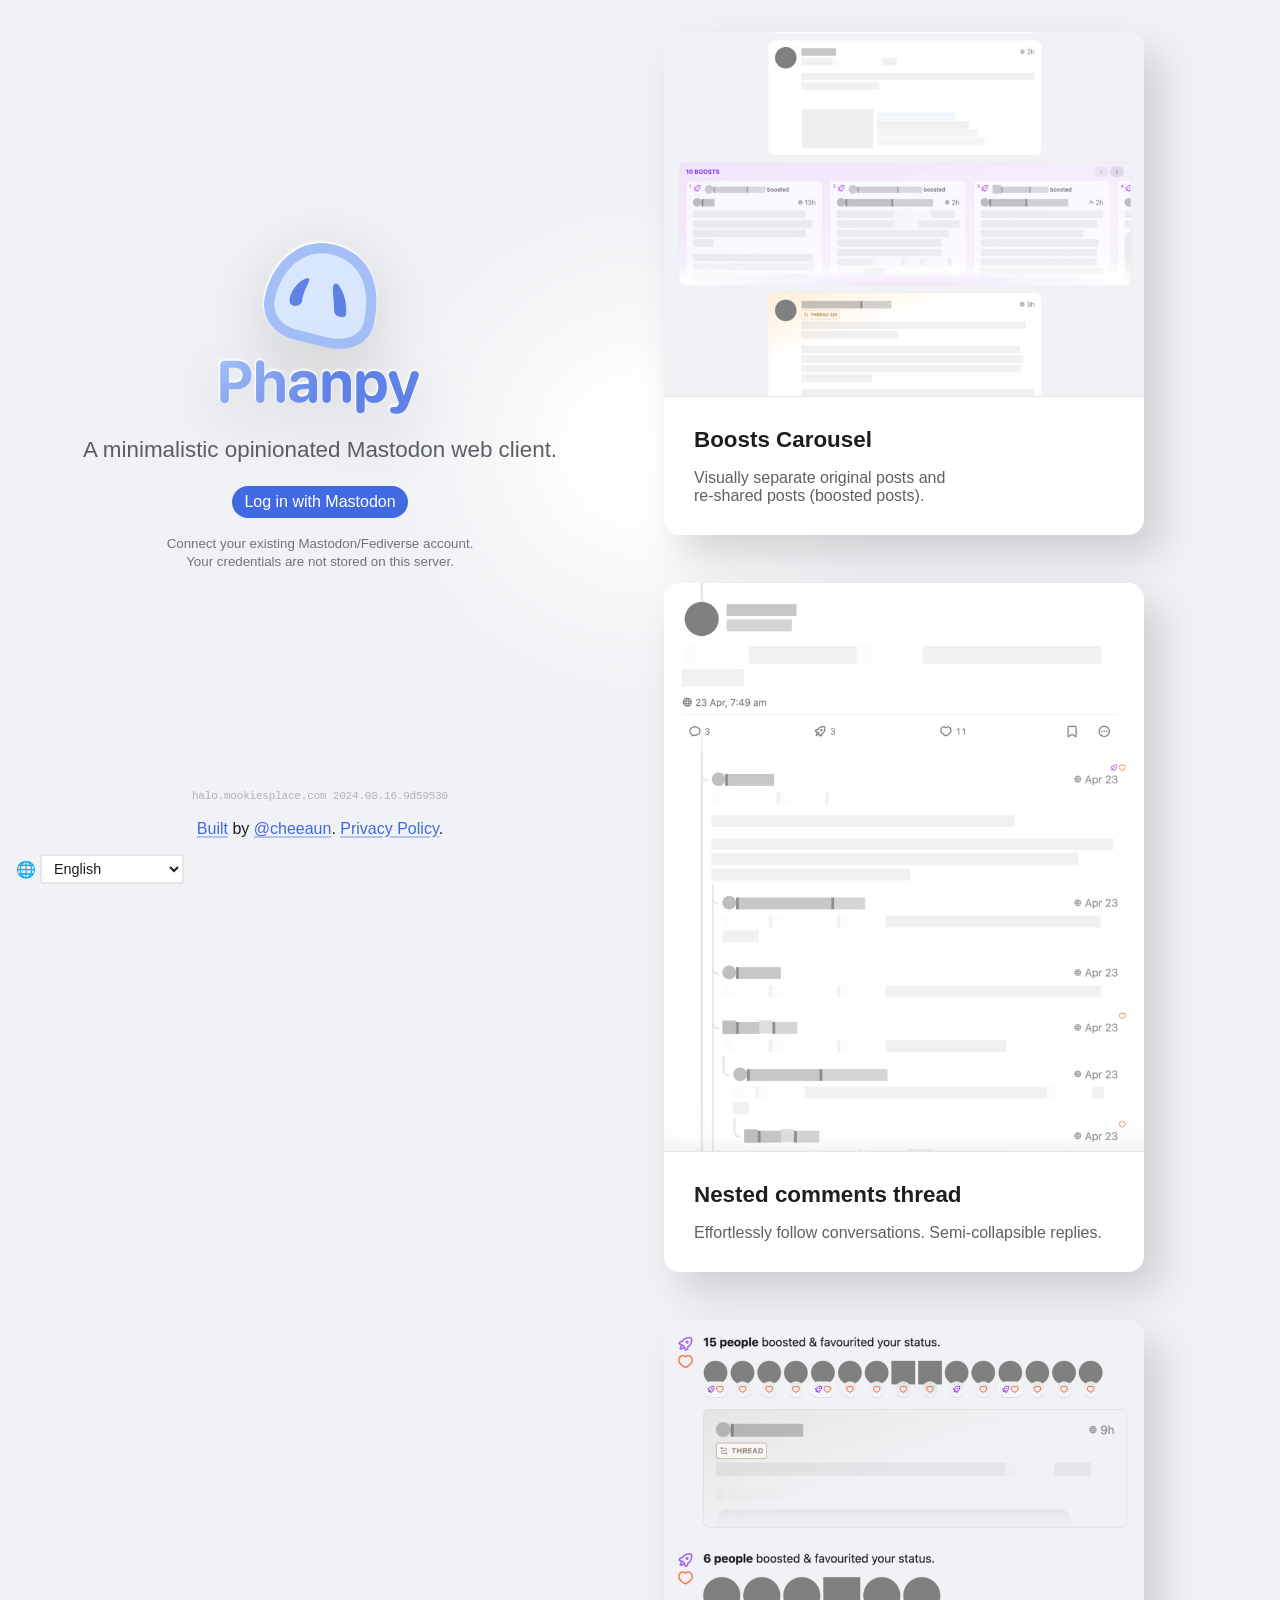
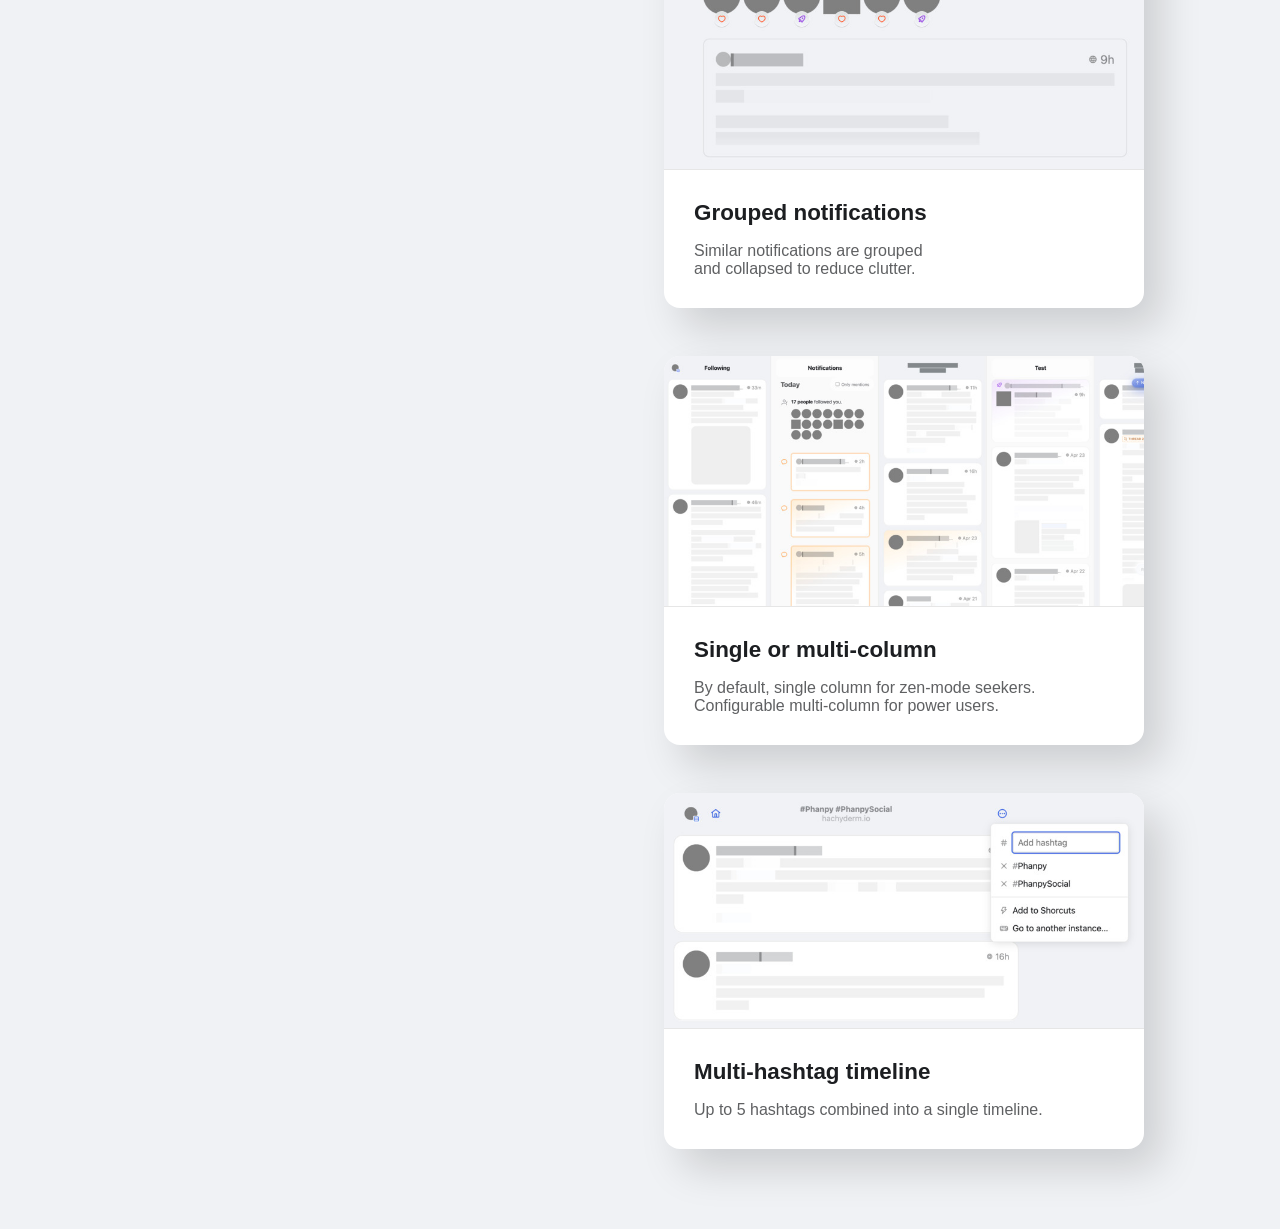
==== index.html @ 4b3d0a76 "new release" ====
<!DOCTYPE html>
<html lang="en">
  <head>
    <meta charset="UTF-8" />
    <meta
      name="viewport"
      content="width=device-width, initial-scale=1, viewport-fit=cover"
    />
    <title>Phanpy</title>
    <meta
      name="description"
      content="Minimalistic opinionated Mastodon web client"
    />
    <meta name="color-scheme" content="dark light" />
    <link rel="icon" type="image/x-icon" href="./favicon.ico" />
    <link rel="apple-touch-icon" href="./apple-touch-icon.png" />
    <meta name="apple-mobile-web-app-title" content="Phanpy" />
    <meta name="apple-mobile-web-app-capable" content="yes" />
    <meta name="mobile-web-app-capable" content="yes" />
    <link rel="canonical" href="https://halo.mookiesplace.com" />
    <meta
      name=""
      data-theme-setting="manual"
      content="#242526"
      data-theme-light-color="#fff"
      data-theme-light-color-temp="#ffff"
      data-theme-dark-color="#242526"
      data-theme-dark-color-temp="#242526ff"
    />
    <meta
      name="theme-color"
      data-theme-setting="auto"
      content="#fff"
      data-content="#fff"
      data-content-temp="#fffa"
      media="(prefers-color-scheme: light)"
    />
    <meta
      name="theme-color"
      data-theme-setting="auto"
      content="#242526"
      data-content="#242526"
      data-content-temp="#242526aa"
      media="(prefers-color-scheme: dark)"
    />
    <meta name="google" content="notranslate" />
    <link rel="me" href="https://hachyderm.io/@phanpy" />

    <!-- Metacrap https://broken-links.com/2015/12/01/little-less-metacrap/ -->
    <meta property="twitter:card" content="summary_large_image" />
    <meta property="og:url" content="https://halo.mookiesplace.com" />
    <meta property="og:title" content="Phanpy" />
    <meta
      property="og:description"
      content="Minimalistic opinionated Mastodon web client"
    />
    <meta property="og:image" content="https://halo.mookiesplace.com/og-image-2.jpg" />
    <script type="module" crossorigin src="./assets/main-qj1BFoDn.js"></script>
    <link rel="modulepreload" crossorigin href="./assets/useTitle-ISZVWKQo.js">
    <link rel="modulepreload" crossorigin href="./assets/tinyld-light-PxOyhYWY.js">
    <link rel="modulepreload" crossorigin href="./assets/fuse-xotIQiPL.js">
    <link rel="stylesheet" crossorigin href="./assets/style-8HM8y6p0.css">
  <link rel="manifest" href="./manifest.webmanifest"><script id="vite-plugin-pwa:inline-sw">if('serviceWorker' in navigator) {window.addEventListener('load', () => {navigator.serviceWorker.register('./sw.js', { scope: './' })})}</script></head>
  <body>
    <div id="app"></div>
    <div id="modal-container"></div>
  </body>
</html>
---- assets/style-8HM8y6p0.css ----
:root{--sai-top: env(safe-area-inset-top);--sai-right: env(safe-area-inset-right);--sai-bottom: env(safe-area-inset-bottom);--sai-left: env(safe-area-inset-left);--text-size: 16px;--main-width: 40em;-webkit-text-size-adjust:none;-moz-text-size-adjust:none;text-size-adjust:none;--hairline-width: 1px;--monospace-font: ui-monospace, "SFMono-Regular", Consolas, "Liberation Mono", Menlo, Courier, monospace;--blue-color: royalblue;--purple-color: blueviolet;--purple-fg-color: color-mix( in srgb-linear, var(--purple-color) 60%, var(--text-color) 40% );--purple-bg-color: color-mix(in srgb, var(--purple-color) 10%, transparent);--green-color: darkgreen;--orange-color: darkorange;--orange-light-bg-color: color-mix( in srgb, var(--orange-color) 20%, transparent );--orange-fg-color: color-mix( in srgb-linear, var(--orange-color) 60%, var(--text-color) 40% );--orange-bg-color: color-mix(in srgb, var(--orange-color) 10%, transparent);--red-color: orangered;--red-text-color: color-mix( in srgb-linear, var(--red-color) 60%, var(--text-color) 40% );--red-bg-color: color-mix(in lch, var(--red-color) 40%, transparent);--bg-color: #fff;--bg-faded-color: #f0f2f5;--bg-blur-color: rgba(255,255,255,.6);--bg-faded-blur-color: rgba(240,242,245,.6);--text-color: #1c1e21;--text-insignificant-color: rgba(28,30,33,.6);--link-color: var(--blue-color);--link-bg-color: rgba(65,105,225,.13333);--link-light-color: rgba(65,105,225,.6);--link-faded-color: rgba(65,105,225,.33333);--link-bg-hover-color: rgba(240,242,245,.6);--link-visited-color: mediumslateblue;--link-text-color: color-mix( in lch, var(--link-color) 60%, var(--text-color) 40% );--focus-ring-color: var(--link-color);--button-bg-color: var(--blue-color);--button-bg-blur-color: rgba(65,105,225,.66667);--button-text-color: white;--button-plain-bg-hover-color: rgba(128, 128, 128, .1);--reblog-color: var(--purple-color);--reblog-faded-color: rgba(137,43,226,.12549);--group-color: var(--green-color);--group-faded-color: rgba(0,100,0,.12549);--reply-to-color: var(--orange-color);--reply-to-text-color: #b36200;--favourite-color: var(--red-color);--reply-to-faded-color: rgba(255,166,0,.12549);--hashtag-color: LightSeaGreen;--hashtag-faded-color: color-mix( in srgb, var(--hashtag-color) 15%, transparent );--hashtag-text-color: color-mix( in lch, var(--hashtag-color) 40%, var(--text-color) 60% );--outline-color: rgba(128, 128, 128, .2);--outline-hover-color: rgba(128, 128, 128, .7);--divider-color: rgba(0, 0, 0, .1);--backdrop-color: rgba(0, 0, 0, .1);--backdrop-darker-color: rgba(0, 0, 0, .25);--backdrop-solid-color: #eee;--img-bg-color: rgba(128, 128, 128, .2);--loader-color: rgba(28,30,33,.6);--comment-line-color: #e5e5e5;--drop-shadow-color: rgba(0, 0, 0, .15);--close-button-bg-color: rgba(0, 0, 0, .1);--close-button-bg-active-color: rgba(0, 0, 0, .2);--close-button-color: rgba(0, 0, 0, .5);--close-button-hover-color: rgba(0, 0, 0, 1);--private-note-text-color: var(--text-color);--private-note-bg-color: color-mix(in srgb, yellow 20%, var(--bg-color));--private-note-border-color: rgba(0, 0, 0, .2);--media-fg-color: #f0f2f5;--media-bg-color: #242526;--media-outline-color: color-mix(in lch, var(--media-fg-color), transparent);--timing-function: cubic-bezier(.3, .5, 0, 1);--spring-timing-funtion: cubic-bezier(.175, .885, .32, 1.275);--min-dimension: 88px;--forward: right;--backward: left;--to-forward: to right;--to-backward: to left}[dir=rtl]:root{--forward: left;--backward: right;--to-forward: to left;--to-backward: to right}@media (-webkit-min-device-pixel-ratio: 2),(min-resolution: 2dppx){:root{--hairline-width: .5px}}@media (prefers-color-scheme: dark){:root:where(:not(.is-light)){--blue-color: CornflowerBlue;--purple-color: #b190f1;--green-color: lightgreen;--orange-color: orange;--bg-color: #242526;--bg-faded-color: #18191a;--bg-blur-color: rgba(0,0,0,.6);--bg-faded-blur-color: rgba(24,25,26,.6);--text-color: #f0f2f5;--text-insignificant-color: rgba(240,242,245,.6);--link-light-color: rgba(100,148,237,.6);--link-faded-color: rgba(100,148,237,.53333);--link-bg-hover-color: rgba(52,53,55,.6);--link-visited-color: color-mix( in lch, mediumslateblue 70%, var(--text-color) 30% );--reblog-faded-color: rgba(177,144,241,.2549);--reply-to-text-color: var(--reply-to-color);--reply-to-faded-color: rgba(255,166,0,.0902);--divider-color: rgba(255, 255, 255, .1);--bg-blur-color: #24252699;--backdrop-color: rgba(0, 0, 0, .5);--backdrop-solid-color: #111;--loader-color: rgba(240,242,245,.6);--comment-line-color: #565656;--drop-shadow-color: rgba(0, 0, 0, .5);--close-button-bg-color: rgba(255, 255, 255, .2);--close-button-bg-active-color: rgba(255, 255, 255, .15);--close-button-color: rgba(255, 255, 255, .5);--close-button-hover-color: rgba(255, 255, 255, 1);--private-note-border-color: rgba(255, 255, 255, .2)}}:root:where(.is-dark){--blue-color: CornflowerBlue;--purple-color: #b190f1;--green-color: lightgreen;--orange-color: orange;--bg-color: #242526;--bg-faded-color: #18191a;--bg-blur-color: rgba(0,0,0,.6);--bg-faded-blur-color: rgba(24,25,26,.6);--text-color: #f0f2f5;--text-insignificant-color: rgba(240,242,245,.6);--link-light-color: rgba(100,148,237,.6);--link-faded-color: rgba(100,148,237,.53333);--link-bg-hover-color: rgba(52,53,55,.6);--link-visited-color: color-mix( in lch, mediumslateblue 70%, var(--text-color) 30% );--reblog-faded-color: rgba(177,144,241,.2549);--reply-to-text-color: var(--reply-to-color);--reply-to-faded-color: rgba(255,166,0,.0902);--divider-color: rgba(255, 255, 255, .1);--bg-blur-color: #24252699;--backdrop-color: rgba(0, 0, 0, .5);--backdrop-solid-color: #111;--loader-color: rgba(240,242,245,.6);--comment-line-color: #565656;--drop-shadow-color: rgba(0, 0, 0, .5);--close-button-bg-color: rgba(255, 255, 255, .2);--close-button-bg-active-color: rgba(255, 255, 255, .15);--close-button-color: rgba(255, 255, 255, .5);--close-button-hover-color: rgba(255, 255, 255, 1);--private-note-border-color: rgba(255, 255, 255, .2)}*,*:before,*:after{box-sizing:border-box}[dir]{text-align:start}html{-webkit-text-size-adjust:100%;-moz-text-size-adjust:100%;text-size-adjust:100%}body{font-family:ui-rounded,-apple-system,BlinkMacSystemFont,Segoe UI,Roboto,Ubuntu,Cantarell,Noto Sans,sans-serif;font-size:16px;font-size:var(--text-size);word-wrap:break-word}@media (display-mode: standalone){html,body{overscroll-behavior-y:none}}a{color:#4169e1;color:var(--link-color);text-decoration-color:#4169e155;text-decoration-color:var(--link-faded-color);text-decoration-thickness:2px;text-underline-offset:2px;word-wrap:anywhere}a:hover,a:focus{text-decoration-color:#4169e1;text-decoration-color:var(--link-color)}img{max-width:100%}hr{height:2px;border:0;padding:0;margin:16px 0;background-image:-webkit-linear-gradient(left,transparent,rgba(0,0,0,.1),transparent);background-image:linear-gradient(to right,transparent,rgba(0,0,0,.1),transparent);background-image:-webkit-linear-gradient(left,transparent,var(--divider-color),transparent);background-image:linear-gradient(to right,transparent,var(--divider-color),transparent)}button,input,select,textarea{font-family:inherit;font-size:inherit;line-height:inherit;max-width:100%}button,.button{display:inline-block;padding:8px 12px;border-radius:2.5em;border:0;background-color:#4169e1;background-color:var(--button-bg-color);color:#fff;color:var(--button-text-color);line-height:1;vertical-align:middle;-webkit-text-decoration:none;text-decoration:none;-webkit-user-select:none;-moz-user-select:none;user-select:none}button[hidden]{display:none}button:not(.does-not-exist)>*,.button>*{vertical-align:middle;pointer-events:none}button:not(.does-not-exist):not(:disabled):not(.disabled):hover{cursor:pointer;-webkit-filter:brightness(1.05);filter:brightness(1.05)}button:not(.does-not-exist):not(:disabled):not(.disabled):focus{cursor:pointer;-webkit-filter:brightness(1.05);filter:brightness(1.05)}.button:not(:disabled):not(.disabled):hover{cursor:pointer;-webkit-filter:brightness(1.05);filter:brightness(1.05)}.button:not(:disabled):not(.disabled):focus{cursor:pointer;-webkit-filter:brightness(1.05);filter:brightness(1.05)}button:not(.does-not-exist):not(:disabled):not(.disabled):active{-webkit-filter:brightness(.8);filter:brightness(.8)}.button:not(:disabled):not(.disabled):active{-webkit-filter:brightness(.8);filter:brightness(.8)}button:disabled:not(.does-not-exist){opacity:.5}.button.disabled{opacity:.5}button.plain:not(.does-not-exist),.button.plain{background-color:transparent;color:#4169e1;color:var(--link-color);-webkit-backdrop-filter:blur(12px);backdrop-filter:blur(12px)}button.plain2:not(.does-not-exist),.button.plain2{background-color:transparent;color:#4169e1;color:var(--link-color);-webkit-backdrop-filter:blur(12px) invert(.1);backdrop-filter:blur(12px) invert(.1)}button.plain3:not(.does-not-exist),.button.plain3{background-color:transparent;color:#fff;color:var(--button-text-color);-webkit-backdrop-filter:blur(12px) invert(.25);backdrop-filter:blur(12px) invert(.25)}button.plain4:not(.does-not-exist),.button.plain4{background-color:transparent;color:#1c1e2199;color:var(--text-insignificant-color)}button.plain4:not(.does-not-exist):not(:disabled):not(.disabled):hover{color:#1c1e21;color:var(--text-color)}button.plain4:not(.does-not-exist):not(:disabled):not(.disabled):focus{color:#1c1e21;color:var(--text-color)}.button.plain4:not(:disabled):not(.disabled):hover{color:#1c1e21;color:var(--text-color)}.button.plain4:not(:disabled):not(.disabled):focus{color:#1c1e21;color:var(--text-color)}button.plain5:not(.does-not-exist),.button.plain5{background-color:transparent;color:#4169e1;color:var(--link-color);-webkit-text-decoration:underline;text-decoration:underline;text-decoration-color:#4169e155;text-decoration-color:var(--link-faded-color)}button.plain5:not(.does-not-exist):not(:disabled):not(.disabled):hover{-webkit-text-decoration:underline;text-decoration:underline}button.plain5:not(.does-not-exist):not(:disabled):not(.disabled):focus{-webkit-text-decoration:underline;text-decoration:underline}.button.plain5:not(:disabled):not(.disabled):hover{-webkit-text-decoration:underline;text-decoration:underline}.button.plain5:not(:disabled):not(.disabled):focus{-webkit-text-decoration:underline;text-decoration:underline}button.plain6:not(.does-not-exist),.button.plain6{background-color:#fff9;background-color:var(--bg-blur-color);color:#4169e1;color:var(--link-color);border:1px solid royalblue;border:1px solid var(--link-color)}button.plain6:not(.does-not-exist):not(:disabled):not(.disabled):hover{background-color:#4169e122;background-color:var(--link-bg-color)}button.plain6:not(.does-not-exist):not(:disabled):not(.disabled):focus{background-color:#4169e122;background-color:var(--link-bg-color)}.button.plain6:not(:disabled):not(.disabled):hover{background-color:#4169e122;background-color:var(--link-bg-color)}.button.plain6:not(:disabled):not(.disabled):focus{background-color:#4169e122;background-color:var(--link-bg-color)}button.light:not(.does-not-exist),.button.light{background-color:#f0f2f5;background-color:var(--bg-faded-color);color:#1c1e21;color:var(--text-color);border:1px solid rgba(128,128,128,.2);border:1px solid var(--outline-color)}button.light:not(.does-not-exist):not(:disabled):not(.disabled):hover{border-color:#808080b3;border-color:var(--outline-hover-color)}button.light:not(.does-not-exist):not(:disabled):not(.disabled):focus{border-color:#808080b3;border-color:var(--outline-hover-color)}.button.light:not(:disabled):not(.disabled):hover{border-color:#808080b3;border-color:var(--outline-hover-color)}.button.light:not(:disabled):not(.disabled):focus{border-color:#808080b3;border-color:var(--outline-hover-color)}button.light.danger:not(.does-not-exist):not(:disabled):not(.disabled){color:#ff4500;color:var(--red-color)}.button.light.danger:not(:disabled):not(.disabled){color:#ff4500;color:var(--red-color)}button.block:not(.does-not-exist),.button.block{display:block;width:100%;padding:12px}button.textual:not(.does-not-exist),.button.textual{padding:0;margin:0;vertical-align:baseline;color:#4169e1;color:var(--link-color);background-color:transparent;border-radius:0}button.swap:not(.does-not-exist),.button.swap{display:grid;grid-template-columns:1fr;grid-template-rows:1fr}button.swap:not(.does-not-exist)>*,.button.swap>*{grid-column:1;grid-row:1;-webkit-transition:opacity .3s;transition:opacity .3s}button.swap:not(.does-not-exist)>:nth-child(2){opacity:0}.button.swap>:nth-child(2){opacity:0}button.swap:not(.does-not-exist):hover>:nth-child(2){opacity:1}button.swap:not(.does-not-exist):focus>:nth-child(2){opacity:1}.button.swap:hover>:nth-child(2){opacity:1}.button.swap:focus>:nth-child(2){opacity:1}button.swap[data-swap-state=danger]:not(.does-not-exist):hover,button.swap[data-swap-state=danger]:not(.does-not-exist):focus,.button.swap[data-swap-state=danger]:hover,.button.swap[data-swap-state=danger]:focus{color:#ff4500;color:var(--red-color);border-color:#ff4500;border-color:var(--red-color)}button.swap:not(.does-not-exist):hover>:nth-child(1){opacity:0}button.swap:not(.does-not-exist):focus>:nth-child(1){opacity:0}.button.swap:hover>:nth-child(1){opacity:0}.button.swap:focus>:nth-child(1){opacity:0}input[type=text],input[type=search],textarea,select{color:#1c1e21;color:var(--text-color);background-color:#fff;background-color:var(--bg-color);border:2px solid rgba(0,0,0,.1);border:2px solid var(--divider-color);padding:8px;border-radius:4px}input[type=text]:focus,input[type=search]:focus,textarea:focus,select:focus{border-color:#80808033;border-color:var(--outline-color)}input[type=text].large,textarea.large,select.large,button.large{font-size:125%;padding:12px}textarea:disabled{background-color:#f0f2f5;background-color:var(--bg-faded-color)}input.block[type=text],input.block[type=search],textarea.block:not(.does-not-exist),select.block:not(.does-not-exist){display:block;width:100%}button.small:not(.does-not-exist),.button.small,select.small:not(.does-not-exist){font-size:90%;padding:4px 8px}.button.centered{display:-webkit-inline-box;display:inline-flex;-webkit-box-pack:center;justify-content:center;-webkit-box-align:center;align-items:center}select.plain{border:0;background-color:transparent}pre{-moz-tab-size:2;-o-tab-size:2;tab-size:2}pre code,code,kbd{font-size:90%;font-family:ui-monospace,SFMono-Regular,Consolas,Liberation Mono,Menlo,Courier,monospace;font-family:var(--monospace-font)}@media (prefers-color-scheme: dark){:where(html:not(.is-light)) button.plain2:not(.does-not-exist),:where(html:not(.is-light)) .button.plain2{-webkit-backdrop-filter:blur(12px) brightness(.5);backdrop-filter:blur(12px) brightness(.5)}}:where(html.is-dark) button.plain2:not(.does-not-exist),:where(html.is-dark) .button.plain2{-webkit-backdrop-filter:blur(12px) brightness(.5);backdrop-filter:blur(12px) brightness(.5)}[tabindex="-1"]{outline:0}:not([tabindex="-1"]):focus-visible{outline:2px solid royalblue;outline:2px solid var(--focus-ring-color)}.ib{display:inline-block}.spacer{-webkit-box-flex:1;flex-grow:1}.insignificant{color:#1c1e2199;color:var(--text-insignificant-color)}.more-insignificant{opacity:.5}.hide-until-focus-visible{display:none}:has(:focus-visible) .hide-until-focus-visible{display:inline;display:initial}.bidi-isolate{direction:ltr;direction:initial;unicode-bidi:isolate}@-webkit-keyframes appear{0%{opacity:0}to{opacity:1}}@keyframes appear{0%{opacity:0}to{opacity:1}}@-webkit-keyframes appear-smooth{0%{opacity:0;-webkit-transform:scale(.98);transform:scale(.98)}to{opacity:1;-webkit-transform:scale(1);transform:scale(1)}}@keyframes appear-smooth{0%{opacity:0;-webkit-transform:scale(.98);transform:scale(.98)}to{opacity:1;-webkit-transform:scale(1);transform:scale(1)}}@-webkit-keyframes fade-in{0%{opacity:0;-webkit-transform:translateY(10px);transform:translateY(10px)}to{opacity:1;-webkit-transform:translateY(0);transform:translateY(0)}}@keyframes fade-in{0%{opacity:0;-webkit-transform:translateY(10px);transform:translateY(10px)}to{opacity:1;-webkit-transform:translateY(0);transform:translateY(0)}}@-webkit-keyframes slide-up{0%{-webkit-transform:translateY(100%);transform:translateY(100%)}to{-webkit-transform:translateY(0);transform:translateY(0)}}@keyframes slide-up{0%{-webkit-transform:translateY(100%);transform:translateY(100%)}to{-webkit-transform:translateY(0);transform:translateY(0)}}@-webkit-keyframes slide-up-smooth{0%{opacity:0;-webkit-transform:translateY(100%);transform:translateY(100%)}to{opacity:1;-webkit-transform:translateY(0);transform:translateY(0)}}@keyframes slide-up-smooth{0%{opacity:0;-webkit-transform:translateY(100%);transform:translateY(100%)}to{opacity:1;-webkit-transform:translateY(0);transform:translateY(0)}}@-webkit-keyframes position-object{0%{object-position:50% 50%}25%{object-position:0% 0%}75%{object-position:100% 100%}to{object-position:50% 50%}}@keyframes position-object{0%{-o-object-position:50% 50%;object-position:50% 50%}25%{-o-object-position:0% 0%;object-position:0% 0%}75%{-o-object-position:100% 100%;object-position:100% 100%}to{-o-object-position:50% 50%;object-position:50% 50%}}@-webkit-keyframes shazam{0%{grid-template-rows:0fr}to{grid-template-rows:1fr}}@keyframes shazam{0%{grid-template-rows:0fr}to{grid-template-rows:1fr}}.shazam-container{display:grid;grid-template-rows:1fr;-webkit-transition:grid-template-rows .5s ease-in-out;transition:grid-template-rows .5s ease-in-out}.shazam-container:not(.no-animation){-webkit-animation:shazam .5s ease-in-out both!important;animation:shazam .5s ease-in-out both!important}.shazam-container[hidden]{grid-template-rows:0fr}.shazam-container-inner{overflow:hidden}@-webkit-keyframes shazam-horizontal{0%{grid-template-columns:0fr}to{grid-template-columns:1fr}}@keyframes shazam-horizontal{0%{grid-template-columns:0fr}to{grid-template-columns:1fr}}.shazam-container-horizontal{display:grid;grid-template-columns:1fr;-webkit-transition:grid-template-columns .5s ease-in-out;transition:grid-template-columns .5s ease-in-out;white-space:nowrap}.shazam-container-horizontal:not(.no-animation){-webkit-animation:shazam-horizontal .5s ease-in-out both!important;animation:shazam-horizontal .5s ease-in-out both!important}.shazam-container-horizontal[hidden]{grid-template-columns:0fr}@-webkit-keyframes spin{to{-webkit-transform:rotate(360deg);transform:rotate(360deg)}}@keyframes spin{to{-webkit-transform:rotate(360deg);transform:rotate(360deg)}}.szh-menu{margin:0;padding:0;list-style:none;box-sizing:border-box;width:-webkit-max-content;width:-moz-max-content;width:max-content;z-index:100;border:1px solid rgba(0,0,0,.1);background-color:#fff}.szh-menu:focus{outline:none}.szh-menu__arrow{box-sizing:border-box;width:.75rem;height:.75rem;background-color:#fff;border:1px solid transparent;border-left-color:#0000001a;border-top-color:#0000001a;z-index:-1}.szh-menu__arrow--dir-left{right:-.375rem;-webkit-transform:translateY(-50%) rotate(135deg);transform:translateY(-50%) rotate(135deg)}.szh-menu__arrow--dir-right{left:-.375rem;-webkit-transform:translateY(-50%) rotate(-45deg);transform:translateY(-50%) rotate(-45deg)}.szh-menu__arrow--dir-top{bottom:-.375rem;-webkit-transform:translateX(-50%) rotate(-135deg);transform:translate(-50%) rotate(-135deg)}.szh-menu__arrow--dir-bottom{top:-.375rem;-webkit-transform:translateX(-50%) rotate(45deg);transform:translate(-50%) rotate(45deg)}.szh-menu__item{cursor:pointer}.szh-menu__item:focus{outline:none}.szh-menu__item--hover{background-color:#ebebeb}.szh-menu__item--focusable{cursor:default;background-color:inherit}.szh-menu__item--disabled{cursor:default;color:#aaa}.szh-menu__group{box-sizing:border-box}.szh-menu__radio-group{margin:0;padding:0;list-style:none}.szh-menu__divider{height:1px;margin:.5rem 0;background-color:#0000001f}.szh-menu-button{box-sizing:border-box}/*!
 * Toastify js 1.12.0
 * https://github.com/apvarun/toastify-js
 * @license MIT licensed
 *
 * Copyright (C) 2018 Varun A P
 */.toastify{padding:12px 20px;color:#fff;display:inline-block;box-shadow:0 3px 6px -1px #0000001f,0 10px 36px -4px #4d60e84d;background:-webkit-linear-gradient(315deg,#73a5ff,#5477f5);background:linear-gradient(135deg,#73a5ff,#5477f5);position:fixed;opacity:0;-webkit-transition:all .4s cubic-bezier(.215,.61,.355,1);transition:all .4s cubic-bezier(.215,.61,.355,1);border-radius:2px;cursor:pointer;-webkit-text-decoration:none;text-decoration:none;max-width:calc(50% - 20px);z-index:2147483647}.toastify.on{opacity:1}.toast-close{background:transparent;border:0;color:#fff;cursor:pointer;font-family:inherit;font-size:1em;opacity:.4;padding:0 5px}.toastify-right{right:15px}.toastify-left{left:15px}.toastify-top{top:-150px}.toastify-bottom{bottom:-150px}.toastify-rounded{border-radius:25px}.toastify-avatar{width:1.5em;height:1.5em;margin:-7px 5px;border-radius:2px}.toastify-center{margin-left:auto;margin-right:auto;left:0;right:0;max-width:-webkit-fit-content;max-width:fit-content;max-width:-moz-fit-content}@media only screen and (max-width: 360px){.toastify-right,.toastify-left{margin-left:auto;margin-right:auto;left:0;right:0;max-width:-webkit-fit-content;max-width:-moz-fit-content;max-width:fit-content}}html,body{margin:0;padding:0;background-color:var(--bg-color);color:var(--text-color);overflow-x:hidden}body{touch-action:pan-x pan-y}#app{min-height:100vh;min-height:100dvh;display:-webkit-box;display:flex;-webkit-box-align:center;align-items:center;-webkit-box-pack:center;justify-content:center}#app-standalone{background-color:var(--bg-faded-color)}a.mention{text-decoration-line:none}a.mention span{text-decoration-line:underline;text-decoration-color:inherit;text-decoration-thickness:2px;text-underline-offset:2px;font-variant-numeric:slashed-zero;-webkit-font-feature-settings:"ss01","zero";font-feature-settings:"ss01","zero"}a.mention span{color:var(--text-color)}a[href^=http][rel*=nofollow]:visited:not(:has(div)){color:var(--link-visited-color);text-decoration-color:var(--link-visited-color)}.deck-container{width:100%;height:100vh;height:100dvh;overflow:auto;overflow-x:hidden;-webkit-transition:opacity .1s ease-in-out;transition:opacity .1s ease-in-out;overscroll-behavior:contain;scroll-behavior:smooth;background-color:var(--bg-color);-webkit-box-flex:1;flex-grow:1;-webkit-transform:translateZ(0);transform:translateZ(0)}@media (hover: hover){.deck-container{overscroll-behavior:auto}}.deck-container[hidden]{display:block;position:absolute;-webkit-user-select:none;-moz-user-select:none;user-select:none;pointer-events:none;opacity:0;content-visibility:hidden}.deck-container,.deck.contained{scroll-padding-top:3em}#home-page~.deck-container,#welcome~.deck-container,#columns~.deck-container,#loader-root~.deck-container{z-index:10;position:fixed;top:0;right:0;bottom:0;left:0}#home-page:has(~.deck-container){position:absolute;-webkit-user-select:none;-moz-user-select:none;user-select:none;pointer-events:none;opacity:0}#welcome:has(~.deck-container){position:absolute;-webkit-user-select:none;-moz-user-select:none;user-select:none;pointer-events:none;opacity:0}#columns:has(~.deck-container){position:absolute;-webkit-user-select:none;-moz-user-select:none;user-select:none;pointer-events:none;opacity:0}#loader-root:has(~.deck-container){position:absolute;-webkit-user-select:none;-moz-user-select:none;user-select:none;pointer-events:none;opacity:0}.deck{min-height:100vh;min-height:100dvh;margin:auto;width:var(--main-width);max-width:100%;background-color:var(--bg-color);overflow-anchor:auto}.deck.wide{width:60em}.deck.contained{overflow:auto;overflow-x:hidden;height:100vh;height:100dvh;overscroll-behavior:contain}@media (hover: hover){.deck.contained{overscroll-behavior:auto}}.deck>header{position:sticky;top:0;z-index:1;cursor:default;z-index:10;-webkit-user-select:none;-moz-user-select:none;-webkit-transition:-webkit-transform .5s ease-in-out;transition:-webkit-transform .5s ease-in-out;transition:transform .5s ease-in-out;transition:transform .5s ease-in-out,-webkit-transform .5s ease-in-out;user-select:none}.deck>header .header-double-lines{font-size:90%!important;cursor:pointer}.deck>header .header-double-lines div{font-weight:400;color:var(--text-insignificant-color)}.deck>header[hidden]{display:block;-webkit-transform:translateY(-100%);transform:translateY(-100%);pointer-events:none;-webkit-user-select:none;-moz-user-select:none;user-select:none}.deck>header .header-grid{background-color:var(--bg-color);border-bottom:var(--hairline-width) solid var(--divider-color);min-height:3em;display:grid;grid-template-columns:1fr minmax(0,-webkit-max-content) 1fr;grid-template-columns:1fr minmax(0,max-content) 1fr;-webkit-box-align:center;align-items:center;white-space:nowrap}.deck>header .header-grid>.header-side:last-of-type{text-align:end;grid-column:3}.deck>header .header-grid button.plain:not(.does-not-exist),.deck>header .header-grid .button.plain{-webkit-backdrop-filter:none;backdrop-filter:none}.deck>header .header-grid h1{margin:0 8px;padding:0;font-size:1.2em;text-align:center;overflow:hidden;text-overflow:ellipsis;white-space:nowrap}.deck>header .header-grid.header-grid-2{grid-template-columns:1fr -webkit-max-content;grid-template-columns:1fr max-content}.deck>header .header-grid-2 h1{text-align:start;-webkit-padding-start:8px;padding-inline-start:8px}.deck>header .header-grid h1:has(.ancestors-indicator){display:-webkit-box;display:flex;gap:8px;-webkit-box-align:center;align-items:center;max-width:-webkit-fit-content;max-width:-moz-fit-content;max-width:fit-content}.deck>header .header-grid h1:has(.ancestors-indicator) .hero-heading{-webkit-box-flex:1;flex:1;overflow:hidden;text-overflow:ellipsis;white-space:nowrap}.deck h2{font-size:1.45em}.deck.padded-bottom .timeline>li:last-child{padding-bottom:80vh!important;padding-bottom:80dvh!important}@-webkit-keyframes indeterminate-bar{0%{-webkit-transform:translateX(-50%);transform:translate(-50%);opacity:.25}50%{opacity:1}to{-webkit-transform:translateX(50%);transform:translate(50%);opacity:.25}}@keyframes indeterminate-bar{0%{-webkit-transform:translateX(-50%);transform:translate(-50%);opacity:.25}50%{opacity:1}to{-webkit-transform:translateX(50%);transform:translate(50%);opacity:.25}}@-webkit-keyframes indeterminate-bar-rtl{0%{-webkit-transform:translateX(50%);transform:translate(50%);opacity:.25}50%{opacity:1}to{-webkit-transform:translateX(-50%);transform:translate(-50%);opacity:.25}}@keyframes indeterminate-bar-rtl{0%{-webkit-transform:translateX(50%);transform:translate(50%);opacity:.25}50%{opacity:1}to{-webkit-transform:translateX(-50%);transform:translate(-50%);opacity:.25}}.deck>header.loading:after{pointer-events:none;content:"";display:block;height:4px;position:absolute;bottom:0;width:50%;left:25%;background-image:-webkit-radial-gradient(bottom,farthest-side,var(--link-color),transparent);background-image:radial-gradient(farthest-side at bottom,var(--link-color),transparent);-webkit-animation:indeterminate-bar 1s ease-in-out infinite alternate;animation:indeterminate-bar 1s ease-in-out infinite alternate}[dir=rtl] :is(.deck>header.loading::-csstools-invalid-after){-webkit-animation-name:indeterminate-bar-rtl;animation-name:indeterminate-bar-rtl}@media (min-width: 40em){.deck>header.loading:after{height:8px}}.timeline{margin:0 auto;padding:0}.timeline.timeline-media{--grid-gap: 8px;display:grid;grid-template-columns:1fr;grid-auto-rows:-webkit-fit-content;grid-auto-rows:fit-content;grid-gap:8px;grid-gap:var(--grid-gap);gap:8px;gap:var(--grid-gap);padding:8px;padding:var(--grid-gap)}.timeline.timeline-media:not(#columns .timeline.timeline-media){background-color:var(--bg-faded-color)}@media (min-width: 320px){.timeline.timeline-media{grid-template-columns:1fr 1fr}}@media (min-width: 40em){.timeline.timeline-media:not(#columns .timeline.timeline-media){--grid-gap: 16px;grid-template-columns:1fr 1fr 1fr}.timeline.timeline-media:not(#columns .timeline.timeline-media){width:95vw;max-width:1056px;-webkit-transform:translateX(calc(-50% + var(--main-width) / 2));transform:translate(calc(-50% + var(--main-width) / 2))}[dir=rtl] .timeline.timeline-media:not(#columns .timeline.timeline-media){-webkit-transform:translateX(calc(50% - var(--main-width) / 2));transform:translate(calc(50% - var(--main-width) / 2))}#columns .timeline.timeline-media{padding-inline:0}}.timeline.timeline-media li{padding:0!important;margin:0!important;border:0!important;overflow:visible!important;background-color:transparent!important;box-shadow:none!important}@supports (grid-template-rows: masonry){.timeline.timeline-media{grid-template-rows:masonry;masonry-auto-flow:pack}.timeline.timeline-media .media-post a{aspect-ratio:revert!important}.timeline.timeline-media .media-post a video,.timeline.timeline-media .media-post a img,.timeline.timeline-media .media-post a audio{min-height:var(--min-dimension)}}@media (min-width: 40em){.deck-container-media-first .timeline>li:not(.timeline-item-carousel):not(.timeline-item-container):has(.status-media-first){width:-webkit-fit-content;width:-moz-fit-content;width:fit-content;max-width:min(480px,100%)}}.deck-container-media-first .timeline>li:not(.timeline-item-carousel):not(.timeline-item-container):has(.status-media-first){background-color:transparent!important;border:0!important;box-shadow:none!important;margin-inline:auto!important}.deck-container-media-first .timeline>li:not(.timeline-item-carousel):not(.timeline-item-container):has(.status-media-first):not(:first-child){margin-block:32px}.deck-container-media-first .timeline>li:not(.timeline-item-carousel):not(.timeline-item-container):has(.status-media-first):has(.skeleton){width:100%}.deck-container-media-first .timeline>li:not(.timeline-item-carousel):not(.timeline-item-container):has(.media[data-orientation=landscape]){max-width:100%}.deck-container-media-first .timeline .status-link:has(.status-media-first):hover{background-color:transparent}.timeline.grow{padding-bottom:calc(env(safe-area-inset-bottom) + 16px)}.timeline>li{list-style:none;margin:0;padding:0;border-bottom:var(--hairline-width) solid var(--divider-color);--line-dir: var(--to-forward)}.timeline.flat>li{border-bottom:none}.timeline.contextual{--thread-start: 40px;--line-start: 40px;--line-width: 3px;--line-end: calc(var(--line-start) + var(--line-width));--line-margin-end: 16px;--line-radius: 10px;--line-diameter: calc(var(--line-radius) * 2);--avatar-size: 50px;--avatar-margin-start: 16px;--avatar-margin-end: 12px;--line-curve: 45deg}[dir=rtl] .timeline.contextual{--line-curve: -45deg}.timeline.contextual>li{background-image:-webkit-linear-gradient(var(--line-dir),transparent,transparent var(--line-start),var(--comment-line-color) var(--line-start),var(--comment-line-color) var(--line-end),transparent var(--line-end),transparent);background-image:linear-gradient(var(--line-dir),transparent,transparent var(--line-start),var(--comment-line-color) var(--line-start),var(--comment-line-color) var(--line-end),transparent var(--line-end),transparent);background-repeat:no-repeat;-webkit-transition:opacity .3s ease-in-out;transition:opacity .3s ease-in-out}.timeline.contextual>li:first-child{background-position:0 calc(16px + var(--avatar-size))}.timeline.contextual>li:last-child{background-size:100% 20px}.timeline.contextual>li:only-child{background-image:none}.timeline.contextual>li.descendant{position:relative}.timeline.contextual>li.descendant{padding-bottom:1em}.timeline.contextual>li.descendant:not(.thread)>.status-link,.timeline.contextual>li.descendant:not(.thread)>.status-focus{-webkit-padding-start:40px;padding-inline-start:40px}.timeline.contextual .replies[data-scroll-left]:not([data-scroll-left="0"]){background-color:var(--bg-color);box-shadow:inset 0 -3px var(--comment-line-color),inset 0 3px var(--comment-line-color);overscroll-behavior-x:contain}.timeline.contextual .replies[data-comments-level="4"]{overflow-x:auto}.timeline.contextual .replies[data-comments-level="4"]:has(.replies){overflow-x:auto;-webkit-mask-image:-webkit-linear-gradient(var(--to-backward),transparent,black 32px);mask-image:linear-gradient(var(--to-backward),transparent,black 32px)}.timeline.contextual .replies[data-comments-level="4"]:has(.replies)>.replies-summary{border-top:2px dashed var(--divider-color)}.timeline.contextual .replies[data-comments-level="4"] .replies[data-comments-level-overflow=true] .status{min-width:min(20em,80vw)}.timeline.contextual>li.descendant.thread>.status-link+.replies .replies-summary,.timeline.contextual>li.descendant.thread>.status-focus+.replies .replies-summary{-webkit-margin-start:calc(var(--avatar-size) + var(--avatar-margin-start) + var(--avatar-margin-end) + (var(--line-margin-end) * (var(--comments-level) - 1)));margin-inline-start:calc(var(--avatar-size) + var(--avatar-margin-start) + var(--avatar-margin-end) + (var(--line-margin-end) * (var(--comments-level) - 1)))}.timeline.contextual>li.descendant.thread>.status-link+.replies .status-link,.timeline.contextual>li.descendant.thread>.status-link+.replies .status-focus,.timeline.contextual>li.descendant.thread>.status-focus+.replies .status-link,.timeline.contextual>li.descendant.thread>.status-focus+.replies .status-focus{-webkit-padding-start:calc(var(--avatar-size) + var(--avatar-margin-start) + var(--avatar-margin-end) + (var(--line-margin-end) * (var(--comments-level) - 1)));padding-inline-start:calc(var(--avatar-size) + var(--avatar-margin-start) + var(--avatar-margin-end) + (var(--line-margin-end) * (var(--comments-level) - 1)))}.timeline.contextual>li.descendant:not(.thread)>.status-link+.replies .replies-summary,.timeline.contextual>li.descendant:not(.thread)>.status-focus+.replies .replies-summary{-webkit-margin-start:calc(var(--thread-start) + var(--line-margin-end) * var(--comments-level));margin-inline-start:calc(var(--thread-start) + var(--line-margin-end) * var(--comments-level))}.timeline.contextual>li.descendant:not(.thread)>.status-link+.replies .status-link,.timeline.contextual>li.descendant:not(.thread)>.status-link+.replies .status-focus,.timeline.contextual>li.descendant:not(.thread)>.status-focus+.replies .status-link,.timeline.contextual>li.descendant:not(.thread)>.status-focus+.replies .status-focus{-webkit-padding-start:calc(var(--thread-start) + var(--line-margin-end) * var(--comments-level));padding-inline-start:calc(var(--thread-start) + var(--line-margin-end) * var(--comments-level))}.timeline.contextual>li.descendant:not(.thread):before{content:"";position:absolute;top:10px;inset-inline-start:var(--line-start);width:var(--line-diameter);height:var(--line-diameter);border-radius:var(--line-radius);border-style:solid;border-width:var(--line-width);border-color:transparent transparent var(--comment-line-color) transparent;-webkit-transform:rotate(var(--line-curve));transform:rotate(var(--line-curve))}.timeline.contextual>li .replies-link{color:var(--text-insignificant-color);-webkit-margin-start:16px;margin-inline-start:16px;margin-top:-12px;padding-bottom:12px;font-size:90%}.timeline.contextual>li.ancestor .replies-link{-webkit-margin-start:calc(var(--avatar-size) + var(--avatar-margin-start) + var(--avatar-margin-end));margin-inline-start:calc(var(--avatar-size) + var(--avatar-margin-start) + var(--avatar-margin-end))}.timeline.contextual>li.thread>.status-link .replies-link,.timeline.contextual>li.thread>.status-focus .replies-link{-webkit-margin-start:calc(var(--avatar-size) + var(--avatar-margin-start) + var(--avatar-margin-end));margin-inline-start:calc(var(--avatar-size) + var(--avatar-margin-start) + var(--avatar-margin-end))}.timeline.contextual>li .replies-link *{vertical-align:middle}.timeline.contextual>li .replies{margin-top:-12px}.timeline.contextual>li .replies ul:not(.content *){margin:0;padding:0;list-style:none}.timeline.contextual>li .replies li:not(.content *){margin:0;padding:0;list-style:none}.timeline.contextual>li .replies>.replies-summary{--summary-padding: 8px;padding:8px;padding:var(--summary-padding);background-color:var(--bg-faded-color);display:-webkit-inline-box;display:inline-flex;border-radius:8px;cursor:pointer;text-transform:uppercase;font-size:12px;color:var(--text-insignificant-color);-webkit-user-select:none;-moz-user-select:none;user-select:none;box-shadow:0 0 0 2px var(--bg-color);position:relative;list-style:none;gap:8px;-webkit-box-align:center;align-items:center;-webkit-margin-end:52px;margin-inline-end:52px}.timeline.contextual>li .replies>.replies-summary b{font-weight:500;color:var(--text-color)}.timeline.contextual>li .replies>.replies-summary .avatars{flex-shrink:0;-webkit-transition:opacity .3s ease;transition:opacity .3s ease}.timeline.contextual>li .replies>.replies-summary .avatars .avatar{-webkit-transition:-webkit-transform .3s ease;transition:-webkit-transform .3s ease;transition:transform .3s ease;transition:transform .3s ease,-webkit-transform .3s ease}.timeline.contextual>li .replies>.replies-summary .avatars .avatar:not(:first-child){-webkit-transform:rotate(0deg);transform:rotate(0);margin:0;-webkit-margin-start:-4px;margin-inline-start:-4px}.timeline.contextual>li .replies>.replies-summary .replies-counts>*{display:inline-block}.timeline.contextual>li .replies>.replies-summary .replies-summary-chevron{-webkit-transition:-webkit-transform .3s ease;transition:-webkit-transform .3s ease;transition:transform .3s ease;transition:transform .3s ease,-webkit-transform .3s ease}.timeline.contextual>li .replies>.replies-summary .replies-parent-link{position:absolute;inset-inline-end:4px;height:100%;z-index:2;font-size:16px;font-weight:700;align-self:stretch;-webkit-text-decoration:none;text-decoration:none;display:-webkit-box;display:flex;-webkit-box-align:center;align-items:center;padding:var(--summary-padding) calc(var(--summary-padding) * 2);-webkit-transform:translateX(100%);transform:translate(100%)}[dir=rtl] :is(.timeline.contextual>li .replies>.replies-summary .replies-parent-link){-webkit-transform:translateX(-100%);transform:translate(-100%)}.timeline.contextual>li .replies>.replies-summary .replies-parent-link{margin:calc(-1 * var(--summary-padding)) 0;-webkit-margin-end:calc(-1 * var(--summary-padding));margin-inline-end:calc(-1 * var(--summary-padding));border-radius:8px;background-color:var(--link-bg-color)}.timeline.contextual>li .replies>.replies-summary .replies-parent-link:hover,.timeline.contextual>li .replies>.replies-summary .replies-parent-link:focus{color:var(--link-text-color);box-shadow:inset 0 0 0 2px var(--link-faded-color)}.timeline.contextual>li .replies>.replies-summary .replies-parent-link:active{background-color:var(--link-faded-color)}.timeline.contextual>li .replies>.replies-summary::-webkit-details-marker{display:none}.timeline.contextual>li .replies>.replies-summary>*{vertical-align:middle}.timeline.contextual>li .replies>.replies-summary .timeline.contextual>li .replies>.replies-summary:active,.timeline.contextual>li .replies[open]>.replies-summary{color:var(--text-color);background-color:var(--comment-line-color);background-image:-webkit-linear-gradient(bottom var(--forward),var(--comment-line-color),var(--bg-faded-color));background-image:linear-gradient(to top var(--forward),var(--comment-line-color),var(--bg-faded-color))}@-webkit-keyframes summary-fade{0%{opacity:0;-webkit-transform:translateY(-8px);transform:translateY(-8px)}to{opacity:1;-webkit-transform:translateY(0);transform:translateY(0)}}@keyframes summary-fade{0%{opacity:0;-webkit-transform:translateY(-8px);transform:translateY(-8px)}to{opacity:1;-webkit-transform:translateY(0);transform:translateY(0)}}.timeline.contextual>li .replies[open]>.replies-summary{border-end-start-radius:0}.timeline.contextual>li .replies[open]>.replies-summary .avatars{opacity:.5}.timeline.contextual>li .replies[open]>.replies-summary .avatars .avatar{-webkit-transform:rotate(-15deg);transform:rotate(-15deg)}.timeline.contextual>li .replies[open]>.replies-summary .replies-summary-chevron{-webkit-transform:rotate(180deg);transform:rotate(180deg)}.timeline.contextual>li .replies[open]>.replies-summary+*{-webkit-animation:summary-fade .3s ease-out both;animation:summary-fade .3s ease-out both}.timeline.contextual>li .replies .replies-summary[hidden]{display:none}.timeline.contextual>li .replies li:not(.content li){position:relative}.timeline.contextual>li .replies li:not(.content li){--line-start: calc( var(--thread-start) + var(--line-margin-end) * var(--comments-level) );--line-end: calc(var(--line-start) + var(--line-width));background-image:-webkit-linear-gradient(var(--line-dir),transparent,transparent var(--line-start),var(--comment-line-color) var(--line-start),var(--comment-line-color) var(--line-end),transparent var(--line-end),transparent);background-image:linear-gradient(var(--line-dir),transparent,transparent var(--line-start),var(--comment-line-color) var(--line-start),var(--comment-line-color) var(--line-end),transparent var(--line-end),transparent);background-repeat:no-repeat}.timeline.contextual>li.thread .replies li:not(.content li){--line-start: calc( var(--avatar-size) + var(--avatar-margin-start) + var(--avatar-margin-end) + (var(--line-margin-end) * (var(--comments-level) - 1)) )}.timeline.contextual>li .replies li:not(.content li):last-child{background-size:100% 20px}.timeline.contextual>li .replies li:not(.content li):before{content:"";position:absolute;top:10px;inset-inline-start:var(--line-start);width:var(--line-diameter);height:var(--line-diameter);border-radius:var(--line-radius);border-style:solid;border-width:var(--line-width);border-color:transparent transparent var(--comment-line-color) transparent;-webkit-transform:rotate(var(--line-curve));transform:rotate(var(--line-curve))}.timeline.contextual>li.thread .replies li:not(.content li):before{--line-start: calc( var(--avatar-size) + var(--avatar-margin-start) + var(--avatar-margin-end) + (var(--line-margin-end) * (var(--comments-level) - 1)) )}.timeline.contextual.loading>li:not(.hero){pointer-events:none}.timeline.contextual>li .replies>ul>li:only-child>.replies>ul>li:only-child{-webkit-margin-start:calc(-1 * var(--line-margin-end));margin-inline-start:calc(-1 * var(--line-margin-end));background-position:16px 0}[dir=rtl] :is(.timeline.contextual>li .replies>ul>li:only-child>.replies>ul>li:only-child){background-position:-16px 0}.timeline.contextual>li .replies>ul>li:only-child>.replies>ul>li:only-child{background-size:100% 28px}.timeline.contextual>li .replies>ul>li:only-child>.replies>ul>li:only-child:before{display:none}.timeline-deck.compact .status{max-height:max(25vh,160px);overflow:hidden;-webkit-mask-image:-webkit-linear-gradient(rgba(0,0,0,1),rgba(0,0,0,1) 80%,transparent 95%);mask-image:linear-gradient(rgba(0,0,0,1),rgba(0,0,0,1) 80%,transparent 95%)}.timeline-deck.compact .status .meta~*{pointer-events:none}.timeline-header{padding:0 16px;opacity:.75}.timeline-empty{color:var(--text-insignificant-color);padding:0 16px;margin-bottom:3em}.timeline:not(.flat)>li.timeline-item-container{--avatar-size: 50px;--line-start: 40px;--line-width: 3px;--line-end: calc(var(--line-start) + var(--line-width));background-image:-webkit-linear-gradient(var(--line-dir),transparent,transparent 40px,var(--comment-line-color) 40px,var(--comment-line-color) 43px,transparent 43px,transparent);background-image:linear-gradient(var(--line-dir),transparent,transparent 40px,var(--comment-line-color) 40px,var(--comment-line-color) 43px,transparent 43px,transparent);background-image:-webkit-linear-gradient(var(--line-dir),transparent,transparent var(--line-start),var(--comment-line-color) var(--line-start),var(--comment-line-color) var(--line-end),transparent var(--line-end),transparent);background-image:linear-gradient(var(--line-dir),transparent,transparent var(--line-start),var(--comment-line-color) var(--line-start),var(--comment-line-color) var(--line-end),transparent var(--line-end),transparent);background-repeat:no-repeat}.timeline:not(.flat)>li.timeline-item-container-start{margin-bottom:0;border-end-start-radius:0;border-end-end-radius:0;border-bottom:0;background-position:0 calc(16px + var(--avatar-size))}.timeline:not(.flat)>li.timeline-item-container-middle{margin-top:0;margin-bottom:0;border-radius:0;border-bottom:0;border-top:0}.timeline:not(.flat)>li.timeline-item-container-end{margin-top:0;border-start-start-radius:0;border-start-end-radius:0;border-top:0;background-size:100% 16px}.timeline:not(.flat)>li.timeline-item-container-end:has(.status-pre-meta){background-size:100% 36px}.timeline:not(.flat)>li.timeline-item-container-middle .status-reply-to:not(.visibility-direct):not(.status-card),.timeline:not(.flat)>li.timeline-item-container-end .status-reply-to:not(.visibility-direct):not(.status-card){background-image:none}.timeline:not(.flat)>li.timeline-item-diff-author>.status-link>.status>a>.avatar,.timeline:not(.flat)>li.timeline-item-diff-author>.status-focus>.status>a>.avatar{-webkit-transform:scale(.8);transform:scale(.8);-webkit-filter:drop-shadow(0 0 16px var(--bg-color)) drop-shadow(0 0 8px var(--bg-color)) drop-shadow(0 0 8px var(--bg-color));filter:drop-shadow(0 0 16px var(--bg-color)) drop-shadow(0 0 8px var(--bg-color)) drop-shadow(0 0 8px var(--bg-color))}.timeline .show-more{-webkit-padding-start:calc(var(--line-end) + var(--line-margin-end))!important;padding-inline-start:calc(var(--line-end) + var(--line-margin-end))!important;text-align:start;background-color:transparent!important;-webkit-backdrop-filter:none!important;backdrop-filter:none!important;position:relative;border-radius:0;padding-block:16px!important}.timeline .show-more .avatars-bunch>.avatar:not(:first-child){-webkit-margin-start:-4px;margin-inline-start:-4px}.timeline .show-more:hover{-webkit-filter:none!important;filter:none!important;color:var(--text-color)!important;background-color:var(--bg-faded-blur-color)!important}.timeline .show-more:before{content:"";position:absolute;top:10px;inset-inline-start:var(--line-start);width:var(--line-diameter);height:var(--line-diameter);border-radius:var(--line-radius);border-style:solid;border-width:var(--line-width);border-color:transparent transparent var(--comment-line-color) transparent;-webkit-transform:rotate(var(--line-curve));transform:rotate(var(--line-curve))}.status-loading,.status-error{text-align:center;color:var(--text-insignificant-color);max-width:var(--main-width)}.status-link{display:block;text-decoration-line:none;color:inherit;-webkit-user-select:none;-moz-user-select:none;user-select:none;-webkit-transition:background-color .1s ease-out;transition:background-color .1s ease-out;-webkit-tap-highlight-color:transparent;-webkit-animation:appear .2s ease-out;animation:appear .2s ease-out;-webkit-touch-callout:none}@media (pointer: coarse){.status-focus:not(.hero .status-focus){-webkit-user-select:none;-moz-user-select:none;user-select:none;-webkit-tap-highlight-color:transparent;-webkit-touch-callout:none}}@media not (pointer: coarse){.status-link:focus,.status-link.is-active,.status-focus:focus,.status-focus.is-active{background-color:var(--link-bg-hover-color);outline-offset:-2px}}@media (hover: hover){.status-link:hover{background-color:var(--link-bg-hover-color);outline-offset:-2px}}.status-link:active:not(:has(:is(button,.media):active)){-webkit-filter:brightness(.95);filter:brightness(.95)}.status-carousel{--carousel-faded-color: var(--bg-faded-color);background:-webkit-linear-gradient(top var(--forward),var(--carousel-faded-color),transparent);background:linear-gradient(to bottom var(--forward),var(--carousel-faded-color),transparent);position:relative;container-type:inline-size}.status-carousel:after{content:"";position:absolute;top:0;right:0;bottom:0;left:0;pointer-events:none;background-image:-webkit-radial-gradient(bottom center,ellipse 50% 32px,var(--carousel-faded-color),transparent),-webkit-linear-gradient(bottom,var(--bg-color) 8px,transparent 64px);background-image:radial-gradient(ellipse 50% 32px at bottom center,var(--carousel-faded-color),transparent),linear-gradient(to top,var(--bg-color) 8px,transparent 64px);background-repeat:no-repeat;background-position:bottom center}.status-carousel header{padding:8px 16px 0;display:-webkit-box;display:flex;-webkit-box-pack:justify;justify-content:space-between;-webkit-box-align:center;align-items:center}.status-carousel h3{margin:0;padding:0;font-size:14px;text-transform:uppercase;color:var(--carousel-color);text-shadow:0 1px var(--bg-color)}.status-carousel>ul{--carousel-gap: 16px;display:-webkit-box;display:flex;overflow-x:auto;overflow-y:clip;scroll-snap-type:x mandatory;scroll-behavior:smooth;margin:0;padding:8px 16px;gap:16px;gap:var(--carousel-gap);-webkit-box-align:start;align-items:flex-start;counter-reset:index;min-height:160px;max-height:65vh;max-height:65dvh}.status-carousel>ul>li{scroll-snap-align:center;scroll-snap-stop:always;flex-shrink:0;display:-webkit-box;display:flex;width:100%;max-width:min(320px,calc(100% - 16px));list-style:none;margin:0;padding:0;counter-increment:index;position:relative}.status-carousel>ul>li:empty:not(does-not-exist){display:none}.status-carousel>ul>li:has(>a:empty){display:none}.status-carousel .status-carousel-beacon{-webkit-margin-end:calc(-1 * var(--carousel-gap));margin-inline-end:calc(-1 * var(--carousel-gap));pointer-events:none;opacity:0}.status-carousel .status-carousel-beacon~.status-carousel-beacon{-webkit-margin-start:calc(-1 * var(--carousel-gap));margin-inline-start:calc(-1 * var(--carousel-gap))}@supports not (contain: inline-size){@media (hover: hover) or (pointer: fine) or (min-width: 40em){.status-carousel>ul{scroll-snap-type:none}}}@container (min-width: 640px){.status-carousel>ul{scroll-snap-type:none}}.status-carousel .content-container .content:only-child{font-size:calc(100% + 25%*max(2 - var(--content-text-weight),0))}.status-carousel .content-container .content:only-child:has(.status-card){font-size:inherit}.status-carousel.boosts-carousel{--carousel-color: var(--reblog-color);--carousel-faded-color: var(--reblog-faded-color)}.status-carousel.boosts-carousel .status-reblog{background-image:none}.status-carousel.boosts-carousel>ul>li:before{content:counter(index);position:absolute;inset-inline-start:0;font-size:10px;color:var(--text-insignificant-color);padding:6px}.status-carousel.boosts-carousel .timeline-item-carousel-group{-webkit-box-orient:vertical;-webkit-box-direction:normal;flex-direction:column;gap:8px}.status-carousel.boosts-carousel .timeline-item-carousel-group:before{content:""}.ui-state{padding:16px;text-align:center}.ui-state .icon{vertical-align:middle}.status-carousel-link{display:block;width:100%;text-decoration-line:none;color:inherit;-webkit-user-select:none;-moz-user-select:none;user-select:none;-webkit-transition:background-color .2s ease-out;transition:background-color .2s ease-out;-webkit-tap-highlight-color:transparent;-webkit-animation:appear .2s ease-out;animation:appear .2s ease-out;border:1px solid var(--outline-color);background-color:var(--bg-blur-color);border-radius:16px;overflow:clip;box-shadow:0 1px var(--bg-color)}.status-carousel-link:has(.status-badge:not(:empty)){border-start-end-radius:8px}.status-carousel.boosts-carousel .status-carousel-link:not(.timeline-item-carousel-group .status-carousel-link){border-start-start-radius:8px}.status-carousel-link::focus{background-color:var(--link-bg-hover-color)}@media (hover: hover){.status-carousel-link:hover{background-color:var(--link-bg-hover-color)}}.status-carousel-link:active:not(:has(:is(button,.media):active)){-webkit-filter:brightness(.95);filter:brightness(.95)}.deck-backdrop{position:fixed;top:0;right:0;height:100%;width:100%;z-index:1000;display:-webkit-box;display:flex;background-color:var(--backdrop-color);-webkit-animation:appear .1s ease-out;animation:appear .1s ease-out}.deck-backdrop>a{-webkit-box-flex:1;flex-grow:1}@-webkit-keyframes slide-in{0%{-webkit-transform:translate3d(100%,0,0);transform:translate3d(100%,0,0)}to{-webkit-transform:translate3d(0,0,0);transform:translateZ(0)}}@keyframes slide-in{0%{-webkit-transform:translate3d(100%,0,0);transform:translate3d(100%,0,0)}to{-webkit-transform:translate3d(0,0,0);transform:translateZ(0)}}@-webkit-keyframes slide-in-rtl{0%{-webkit-transform:translate3d(-100%,0,0);transform:translate3d(-100%,0,0)}to{-webkit-transform:translate3d(0,0,0);transform:translateZ(0)}}@keyframes slide-in-rtl{0%{-webkit-transform:translate3d(-100%,0,0);transform:translate3d(-100%,0,0)}to{-webkit-transform:translate3d(0,0,0);transform:translateZ(0)}}.deck-backdrop .deck{width:var(--main-width);max-width:100vw;background-color:var(--bg-color);box-shadow:-1px 0 var(--bg-color)}[dir=rtl] :is(.deck-backdrop .deck){box-shadow:1px 0 var(--bg-color)}.deck-backdrop .deck.slide-in:not(.deck-view-full){-webkit-animation:slide-in .5s var(--timing-function);animation:slide-in .5s var(--timing-function)}[dir=rtl] :is(.deck-backdrop .deck.slide-in:not(.deck-view-full)){-webkit-animation-name:slide-in-rtl;animation-name:slide-in-rtl}.deck-backdrop .deck .status{max-width:var(--main-width)}.deck-backdrop .deck .button-switch-view,.deck-backdrop .deck .menu-switch-view{display:none}@media (min-width: 40em){.deck-backdrop .deck .button-switch-view{display:inline-block}.deck-backdrop .deck .menu-switch-view{display:-webkit-box;display:flex}.deck-backdrop .deck.deck-view-full{width:100%;background-image:-webkit-radial-gradient(circle,transparent 30em,var(--bg-faded-color));background-image:radial-gradient(circle,transparent 30em,var(--bg-faded-color))}.deck-backdrop .deck.deck-view-full>*{max-width:calc(var(--main-width) + 32px);margin:0 auto}.deck-backdrop .deck.deck-view-full .status{max-width:100%}}.deck-close{color:var(--text-insignificant-color)!important}.deck-close:hover,.deck-close:focus{color:var(--text-color)!important}button.plain.has-badge:not(.does-not-exist):after{content:"";display:inline-block;position:absolute;inset-inline-end:10px;width:4px;height:4px;border-radius:50%;background-color:var(--link-color);opacity:.5}.button.plain.has-badge:after{content:"";display:inline-block;position:absolute;inset-inline-end:10px;width:4px;height:4px;border-radius:50%;background-color:var(--link-color);opacity:.5}@-webkit-keyframes fade-from-top{0%{-webkit-transform:translate(-50%,-200%);transform:translate(-50%,-200%);opacity:0}to{-webkit-transform:translate(-50%,0);transform:translate(-50%);opacity:1}}@keyframes fade-from-top{0%{-webkit-transform:translate(-50%,-200%);transform:translate(-50%,-200%);opacity:0}to{-webkit-transform:translate(-50%,0);transform:translate(-50%);opacity:1}}.updates-button{position:absolute;z-index:2;top:3em;-webkit-animation:fade-from-top .3s var(--timing-function);animation:fade-from-top .3s var(--timing-function);left:50%;margin-top:16px;-webkit-transform:translate(-50%,0);transform:translate(-50%);font-size:90%;pointer-events:auto;-webkit-transition:all .3s ease-in-out;transition:all .3s ease-in-out}header[hidden] .updates-button{opacity:0;-webkit-transform:translate(-50%,-100%) scale(.9);transform:translate(-50%,-100%) scale(.9);pointer-events:none;-webkit-animation:none!important;animation:none!important}.updates-button .icon{vertical-align:top}@media (pointer: coarse){.updates-button:after{content:"";position:absolute;top:-16px;right:-16px;bottom:-16px;left:-16px}}.box{width:var(--main-width);max-width:100vw;padding:16px}.media-modal-container{position:relative;width:70%;-webkit-box-flex:1;flex-grow:1;background-color:var(--backdrop-solid-color);-webkit-animation:appear .1s var(--timing-function) both;animation:appear .1s var(--timing-function) both;-webkit-transition:width .3s var(--timing-function);transition:width .3s var(--timing-function)}.media-modal-container:only-child{width:100%}.media-modal-container.loading{display:-webkit-box;display:flex;-webkit-box-pack:center;justify-content:center;-webkit-box-align:center;align-items:center;background-image:-webkit-radial-gradient(closest-side,var(--bg-blur-color),transparent);background-image:radial-gradient(closest-side,var(--bg-blur-color),transparent)}.carousel{display:-webkit-box;display:flex;overflow-x:auto;scroll-snap-type:x mandatory;scrollbar-width:none;overscroll-behavior:contain;touch-action:pan-x;-webkit-user-select:none;-moz-user-select:none;user-select:none;width:100%;gap:16px}.carousel::-webkit-scrollbar{display:none}.carousel .carousel-item{scroll-snap-align:center;scroll-snap-stop:always;flex-shrink:0;display:-webkit-box;display:flex;-webkit-box-pack:center;justify-content:center;-webkit-box-align:center;align-items:center;width:100%;height:100vh;height:100dvh;background-color:var(--accent-alpha-color)}.carousel .carousel-item img,.carousel .carousel-item video{width:auto;max-width:100%;height:auto;max-height:100vh;max-height:100dvh;vertical-align:middle}.carousel .carousel-item video{min-height:80px;max-height:80vh}.carousel .carousel-item .media{background-size:contain;background-repeat:no-repeat;background-position:center;width:100%;height:100%;overflow:hidden;display:-webkit-box;display:flex;-webkit-box-pack:center;justify-content:center;-webkit-box-align:center;align-items:center;padding:env(safe-area-inset-top,0) env(safe-area-inset-right,0) env(safe-area-inset-bottom,0) env(safe-area-inset-left,0);background-origin:content-box}.carousel-top-controls{top:0;top:env(safe-area-inset-top,0)}.carousel-top-controls,.carousel-controls{position:absolute;left:0;left:env(safe-area-inset-left,0);right:0;right:env(safe-area-inset-right,0);padding:16px;display:-webkit-box;display:flex;gap:8px;-webkit-box-pack:justify;justify-content:space-between;text-align:center;pointer-events:none}.carousel-top-controls[hidden],.carousel-controls[hidden]{opacity:0}.carousel-controls{top:45%}.button.carousel-button,button.carousel-button:not(.does-not-exist),button.carousel-dot{pointer-events:auto;font-weight:700;color:var(--text-color);background-color:var(--bg-faded-blur-color);border:1px solid var(--outline-color);box-shadow:0 4px 32px var(--drop-shadow-color);-webkit-transition:all .2s ease-out;transition:all .2s ease-out}button.carousel-dot{background-color:transparent}.button.carousel-button,button.carousel-button:not(.does-not-exist){background-color:var(--bg-blur-color)}.button.carousel-button:hover:not(:active){background-color:var(--bg-color)}.button.carousel-button:focus:not(:active){background-color:var(--bg-color)}button.carousel-button:not(.does-not-exist):hover:not(:active){background-color:var(--bg-color)}button.carousel-button:not(.does-not-exist):focus:not(:active){background-color:var(--bg-color)}.carousel-top-controls .szh-menu-container{pointer-events:auto}.button.carousel-button[hidden],button.carousel-button[hidden]:not(.does-not-exist){display:inline-block;opacity:0;pointer-events:none}.carousel-dots{border-radius:999px;background-color:var(--bg-faded-blur-color);border:1px solid var(--outline-color);box-shadow:0 4px 32px var(--drop-shadow-color);-webkit-transition:background-color .2s ease-out;transition:background-color .2s ease-out}.carousel-dots:hover{background-color:var(--bg-color)}button.carousel-dot{-webkit-backdrop-filter:none!important;backdrop-filter:none!important;border:none;box-shadow:none}button.carousel-dot .icon{-webkit-transition:all .2s;transition:all .2s;-webkit-transform:scale(.5);transform:scale(.5)}button.carousel-dot:not(.active) .icon{opacity:.5}button.carousel-dot:not(.active):hover .icon,button.carousel-dot:not(.active):focus .icon{opacity:1}button.carousel-dot.active:not(.does-not-exist),button.carousel-dot.active[disabled]{opacity:1}button.carousel-dot.active:not(.does-not-exist) .icon,button.carousel-dot.active[disabled] .icon{opacity:1;-webkit-transform:scale(1);transform:scale(1)}@media (hover: hover){.carousel-top-controls{-webkit-transform:translateY(-100%);transform:translateY(-100%);-webkit-transition:-webkit-transform .2s ease-in-out;transition:-webkit-transform .2s ease-in-out;transition:transform .2s ease-in-out;transition:transform .2s ease-in-out,-webkit-transform .2s ease-in-out}.carousel-controls{-webkit-transform:scale(0);transform:scale(0)}.carousel-controls .button.carousel-button:hover:not(:active){-webkit-transform:scale(1.2);transform:scale(1.2)}.carousel-controls .button.carousel-button:focus:not(:active){-webkit-transform:scale(1.2);transform:scale(1.2)}.carousel-controls button.carousel-button:not(.does-not-exist):hover:not(:active){-webkit-transform:scale(1.2);transform:scale(1.2)}.carousel-controls button.carousel-button:not(.does-not-exist):focus:not(:active){-webkit-transform:scale(1.2);transform:scale(1.2)}.carousel-controls .button.carousel-button:active{-webkit-transition-duration:0s;transition-duration:0s}.carousel-controls button.carousel-button:not(.does-not-exist):active{-webkit-transition-duration:0s;transition-duration:0s}.carousel-top-controls[hidden],.carousel-controls[hidden]{opacity:1}.carousel:hover+.carousel-top-controls,.carousel:hover+.carousel-top-controls+.carousel-controls,.carousel-top-controls:hover,.carousel-controls:hover,.carousel-top-controls:focus-within,.carousel-controls:focus-within{-webkit-transform:translateY(0);transform:translateY(0)}}.media-post-link .button-label{display:none}body:has(.status-deck) .media-post-link{display:none}.media-modal-count-1 .button-label{display:inline}body:has(.media-modal-container+.status-deck) .media-post-link{display:inline-block}.media-modal-container+.status-deck{position:absolute;inset-inline-end:0;z-index:-1;pointer-events:none;-webkit-user-select:none;-moz-user-select:none;user-select:none;-webkit-animation:none;animation:none}@media (min-width: calc(40em + 350px)){.media-post-link .button-label{display:inline}#modal-container>div,.status-deck{-webkit-transition:all .3s ease-in-out;transition:all .3s ease-in-out}:has(#modal-container .carousel):has(.status-deck):not(:has(.sheet,#compose-container)) .status-deck{width:350px;min-width:0}:has(#modal-container .carousel):has(.status-deck):not(:has(.sheet,#compose-container)) #modal-container>div{inset-inline-start:0;inset-inline-end:350px;width:auto}.deck-backdrop .media-modal-container+.status-deck:not(.deck-view-full){width:30%;position:static;z-index:1;pointer-events:auto;-webkit-user-select:auto;-moz-user-select:auto;user-select:auto}.deck-backdrop .media-modal-container+.status-deck:not(.slide-in){-webkit-animation:appear .3s ease-in-out;animation:appear .3s ease-in-out}body:has(.media-modal-container+.status-deck) .media-post-link{display:none}}#compose-button{position:fixed;bottom:16px;bottom:max(16px,env(safe-area-inset-bottom));inset-inline-end:16px;inset-inline-end:max(16px,env(safe-area-inset-right));padding:16px;background-color:var(--button-bg-blur-color);z-index:10;box-shadow:0 3px 8px -1px var(--drop-shadow-color),0 10px 36px -4px var(--button-bg-blur-color);-webkit-transition:all .3s ease-in-out;transition:all .3s ease-in-out}.deck-container:has(header[hidden])~#compose-button:not(.loading),#compose-button[hidden]:not(.loading){-webkit-transform:translateY(200%);transform:translateY(200%);pointer-events:none;-webkit-user-select:none;-moz-user-select:none;user-select:none;opacity:0}#compose-button .icon{-webkit-transition:-webkit-transform .3s ease-in-out;transition:-webkit-transform .3s ease-in-out;transition:transform .3s ease-in-out;transition:transform .3s ease-in-out,-webkit-transform .3s ease-in-out}#compose-button[hidden] .icon{-webkit-transform:rotate3d(0,0,1,-25deg);transform:rotate3d(0,0,1,-25deg)}#compose-button:hover,#compose-button:focus{background-color:var(--button-bg-color);-webkit-filter:none;filter:none}#compose-button:active{-webkit-transform:scale(.95);transform:scale(.95);-webkit-transition:none;transition:none}#compose-button .icon{-webkit-filter:drop-shadow(0 1px 2px var(--button-bg-color));filter:drop-shadow(0 1px 2px var(--button-bg-color))}@media (max-width: calc(40em - 1px)){#app[data-shortcuts-view-mode=tab-menu-bar] #compose-button{bottom:68px;bottom:calc(68px + env(safe-area-inset-bottom))}}#compose-button.min{outline:2px solid var(--button-text-color);z-index:1001}#compose-button.min:after{content:"";display:block;position:absolute;top:0;inset-inline-end:0;width:14px;height:14px;border-radius:50%;background-color:var(--button-bg-color);border:2px solid var(--button-text-color);box-shadow:0 2px 8px var(--drop-shadow-color);opacity:0;-webkit-transition:opacity .2s ease-out .5s;transition:opacity .2s ease-out .5s;opacity:1}#compose-button.loading{outline-color:var(--button-bg-blur-color)}#compose-button.loading:before{position:absolute;top:0;right:0;bottom:0;left:0;content:"";border-radius:50%;-webkit-animation:spin 5s linear infinite;animation:spin 5s linear infinite;border:2px dashed var(--button-text-color)}#compose-button.error:after{background-color:var(--red-color)}.sheet{align-self:flex-end;display:-webkit-box;display:flex;-webkit-box-orient:vertical;-webkit-box-direction:normal;flex-direction:column;max-height:90vh;max-height:90dvh;background-color:var(--bg-color);width:100%;max-width:calc(var(--main-width) - 50px - 16px);border-radius:16px 16px 0 0;box-shadow:0 -1px 32px var(--drop-shadow-color);-webkit-animation:slide-up .3s var(--timing-function);animation:slide-up .3s var(--timing-function);position:relative}.sheet-max{max-width:none;height:90vh;height:90dvh}@media (min-width: 40em){.sheet{width:90vw;width:90dvw}}.sheet .sheet-close{position:absolute;border-radius:0;padding:0;right:env(safe-area-inset-right)}[dir=rtl] :is(.sheet .sheet-close){right:auto;left:env(safe-area-inset-left)}.sheet .sheet-close{width:44px;height:44px;display:-webkit-inline-box;display:inline-flex;-webkit-box-align:center;align-items:center;-webkit-box-pack:center;justify-content:center;z-index:2;background-color:transparent;background-image:-webkit-radial-gradient(circle,var(--close-button-bg-color) 0px,var(--close-button-bg-color) 14px,transparent 14px);background-image:radial-gradient(circle,var(--close-button-bg-color) 0px,var(--close-button-bg-color) 14px,transparent 14px);color:var(--close-button-color)}@supports (background: radial-gradient(red,red 1px 2px,red 3px)){.sheet .sheet-close{background-image:-webkit-radial-gradient(circle,var(--close-button-bg-color) 0px 14px,transparent 14px);background-image:radial-gradient(circle,var(--close-button-bg-color) 0px 14px,transparent 14px)}}.sheet .sheet-close.outer{margin-top:-44px;background-image:-webkit-radial-gradient(circle,var(--bg-faded-color) 0px,var(--bg-faded-color) 13px,var(--outline-color) 13px,var(--outline-color) 14px,transparent 14px);background-image:radial-gradient(circle,var(--bg-faded-color) 0px,var(--bg-faded-color) 13px,var(--outline-color) 13px,var(--outline-color) 14px,transparent 14px)}@supports (background: radial-gradient(red,red 1px 2px,red 3px)){.sheet .sheet-close.outer{background-image:-webkit-radial-gradient(circle,var(--bg-faded-color) 0px 13px,var(--outline-color) 13px 14px,transparent 14px);background-image:radial-gradient(circle,var(--bg-faded-color) 0px 13px,var(--outline-color) 13px 14px,transparent 14px)}}.sheet .sheet-close:hover,.sheet .sheet-close:focus{color:var(--close-button-hover-color)}.sheet .sheet-close:active{background-image:-webkit-radial-gradient(circle,var(--close-button-bg-active-color) 0px,var(--close-button-bg-active-color) 14px,transparent 14px);background-image:radial-gradient(circle,var(--close-button-bg-active-color) 0px,var(--close-button-bg-active-color) 14px,transparent 14px)}@supports (background: radial-gradient(red,red 1px 2px,red 3px)){.sheet .sheet-close:active{background-image:-webkit-radial-gradient(circle,var(--close-button-bg-active-color) 0px 14px,transparent 14px);background-image:radial-gradient(circle,var(--close-button-bg-active-color) 0px 14px,transparent 14px)}}.sheet header{padding:16px 16px 8px;padding-left:max(16px,env(safe-area-inset-left));padding-right:max(16px,env(safe-area-inset-right));-webkit-user-select:none;-moz-user-select:none;user-select:none}.sheet .sheet-close:not(.outer)+header{padding-right:max(44px,env(safe-area-inset-right))}[dir=rtl] :is(.sheet .sheet-close:not(.outer)+header){padding-right:max(16px,env(safe-area-inset-right));padding-left:max(44px,env(safe-area-inset-left))}.sheet header h1,.sheet header h2,.sheet header h3{margin:0}.sheet header.header-grid{display:grid;grid-template-columns:1fr auto;grid-gap:8px;-webkit-box-align:center;align-items:center}.sheet main{overflow:auto;overflow-x:hidden;overscroll-behavior:contain;padding:16px;padding-left:max(16px,env(safe-area-inset-left));padding-right:max(16px,env(safe-area-inset-right));padding-bottom:max(16px,env(safe-area-inset-bottom))}.sheet header+main{padding-top:0;-webkit-mask-image:-webkit-linear-gradient(top,transparent 0%,black 10px);mask-image:linear-gradient(to bottom,transparent 0%,black 10px)}.icon{flex-shrink:0;display:inline-block;overflow:hidden;line-height:0}.icon svg{contain:none;width:100%;height:100%}[dir=rtl] .icon.rtl-flip{-webkit-transform:scaleX(-1);transform:scaleX(-1)}.tag{font-size:smaller;color:var(--bg-faded-color);background-color:var(--text-insignificant-color);padding:2px 4px;border-radius:4px;display:inline-block;margin:4px;align-self:center;text-align:center}.tag.clickable{cursor:pointer}.tag .icon{vertical-align:middle}.tag.collapsed{margin:0}.tag.insignificant{border:1px solid var(--outline-color);color:var(--text-insignificant-color);background-color:var(--bg-faded-color)}.tag.danger{background-color:var(--red-color)}.tag.minimal{margin:0;color:var(--text-insignificant-color);background-color:var(--bg-faded-color);text-shadow:0 1px var(--bg-color);line-height:1}.szh-menu-container{-webkit-user-select:none;-moz-user-select:none;user-select:none;-webkit-touch-callout:none;-webkit-user-drag:none}body>.szh-menu-container{position:fixed!important;z-index:10}.szh-menu-container:not(:empty){top:0;right:0;bottom:0;left:0;inset:env(safe-area-inset-top) env(safe-area-inset-right) env(safe-area-inset-bottom) env(safe-area-inset-left)}.szh-menu{padding:8px 0;margin:0;font-size:var(--text-size);background-color:var(--bg-color);border:1px solid var(--outline-color);border-radius:8px;box-shadow:0 3px 16px -3px var(--drop-shadow-color);text-align:start;width:16em;max-width:90vw}.szh-menu[aria-label=Submenu].menu-blur{background-color:var(--bg-blur-color);-webkit-backdrop-filter:blur(4px);backdrop-filter:blur(4px);box-shadow:0 3px 24px -3px var(--drop-shadow-color)}.szh-menu__header{margin:-8px 0 8px;padding:8px 16px;color:var(--text-insignificant-color);font-size:90%;background-color:var(--bg-faded-color);text-shadow:0 1px 0 var(--bg-color);line-height:1.2;border-radius:8px 8px 0 0}.szh-menu__header.plain{margin-bottom:0;background-color:transparent}.szh-menu__header *{vertical-align:middle}.szh-menu.menu-emphasized{border-color:var(--outline-hover-color);box-shadow:0 3px 16px -3px var(--drop-shadow-color),0 3px 32px var(--drop-shadow-color),0 3px 48px var(--drop-shadow-color);background-color:var(--bg-color);-webkit-animation-duration:.3s;animation-duration:.3s;-webkit-animation-timing-function:ease-in-out;animation-timing-function:ease-in-out;width:auto;min-width:min(12em,90vw)}.szh-menu .footer{margin:8px 0 -8px;padding:8px 16px;color:var(--text-insignificant-color);font-size:90%;background-color:var(--bg-faded-color);text-shadow:0 1px 0 var(--bg-color);line-height:1.2;display:-webkit-box;display:flex;gap:8px;-webkit-box-align:center;align-items:center;border-radius:0 0 8px 8px}.szh-menu .szh-menu__item{display:-webkit-box;display:flex;gap:8px;-webkit-box-align:center;align-items:center;line-height:1.1;padding:8px 16px!important;-webkit-text-decoration:none;text-decoration:none;white-space:nowrap;overflow:hidden;text-overflow:ellipsis}.szh-menu .szh-menu__item--focusable{background-color:transparent}.szh-menu .szh-menu__item span{white-space:nowrap;overflow:hidden;text-overflow:ellipsis}.szh-menu .szh-menu__item a{-webkit-box-flex:1;flex:1;overflow:hidden;text-overflow:ellipsis;display:-webkit-box;display:flex;gap:8px;color:inherit;-webkit-text-decoration:none;text-decoration:none;padding:8px 16px!important;margin:-8px -16px!important;-webkit-box-align:center;align-items:center;-webkit-user-select:none;-moz-user-select:none;user-select:none;-webkit-touch-callout:none}.szh-menu .szh-menu__item a.is-active{font-weight:700}.szh-menu .szh-menu__item .icon{opacity:.5}.szh-menu .szh-menu__item:not(.szh-menu__item--disabled):not(.szh-menu__item--hover){color:var(--text-color)}.szh-menu .szh-menu__item--hover:not(.menu-field){color:var(--button-text-color);background-color:var(--button-bg-color)}.szh-menu__divider{background-color:var(--divider-color);margin-block:4px}.szh-menu .szh-menu__item .menu-grow{-webkit-box-flex:1;flex-grow:1;text-overflow:ellipsis;overflow:hidden}.szh-menu .menu-double-lines{white-space:normal!important;display:-webkit-box;-webkit-line-clamp:2;-webkit-box-orient:vertical;overflow:hidden!important}.szh-menu .menu-double-lines span{white-space:normal;line-height:inherit;font-size:inherit}.szh-menu .menu-horizontal{display:grid;grid-template-columns:repeat(2,1fr)}.szh-menu .menu-horizontal:has(>.szh-menu__item:only-child),.szh-menu .menu-horizontal:has(>.szh-menu__submenu:only-child){grid-template-columns:1fr}.szh-menu .menu-horizontal>.szh-menu__item:not(:only-child):first-child,.szh-menu .menu-horizontal>*:not(:only-child):first-child .szh-menu__item{-webkit-padding-end:4px!important;padding-inline-end:4px!important}.szh-menu .menu-horizontal>.szh-menu__item:not(:only-child):not(:first-child):not(:last-child),.szh-menu .menu-horizontal>*:not(:only-child):not(:first-child):not(:last-child) .szh-menu__item{-webkit-padding-start:8px!important;padding-inline-start:8px!important;-webkit-padding-end:4px!important;padding-inline-end:4px!important}.szh-menu .menu-horizontal>.szh-menu__item:not(:only-child):last-child,.szh-menu .menu-horizontal>*:not(:only-child):last-child .szh-menu__item{-webkit-padding-start:8px!important;padding-inline-start:8px!important}.szh-menu .szh-menu__item .menu-shortcut{opacity:.5;font-weight:400}.szh-menu .szh-menu__item form{display:-webkit-box;display:flex;-webkit-box-flex:1;flex:1;gap:8px;-webkit-box-align:center;align-items:center}.szh-menu .szh-menu__item form>input[type=text]{-webkit-box-flex:1;flex-grow:1;width:100%}.szh-menu .szh-menu__item--hover .danger-icon{color:var(--red-color);opacity:1}.szh-menu .szh-menu__item:not(.szh-menu__item--disabled):not(.szh-menu__item--hover).danger{color:var(--red-text-color)}.szh-menu .szh-menu__item.danger:not(.szh-menu__item--disabled).szh-menu__item--hover{background-color:var(--red-text-color)}@media (prefers-color-scheme: dark){:where(html:not(.is-light)) .szh-menu .szh-menu__item.danger:not(.szh-menu__item--disabled).szh-menu__item--hover{background-color:var(--red-color)}}:where(html.is-dark) .szh-menu .szh-menu__item.danger:not(.szh-menu__item--disabled).szh-menu__item--hover{background-color:var(--red-color)}.szh-menu .szh-menu__item:not(.szh-menu__item--disabled):not(.szh-menu__item--hover).danger .icon{opacity:1}.szh-menu .menu-control-group-horizontal{display:grid;grid-template-columns:repeat(auto-fit,minmax(44px,1fr))}.szh-menu .menu-control-group-horizontal .szh-menu__item{display:-webkit-box;display:flex;-webkit-box-orient:vertical;-webkit-box-direction:normal;flex-direction:column;padding:8px!important;gap:2px}.szh-menu .menu-control-group-horizontal .szh-menu__item .icon{opacity:1}.szh-menu .menu-control-group-horizontal .szh-menu__item .icon+span{font-size:80%;width:100%;text-align:center;opacity:.5;text-overflow:clip;-webkit-mask-image:-webkit-linear-gradient(var(--to-backward),transparent,black 16px);mask-image:linear-gradient(var(--to-backward),transparent,black 16px)}.szh-menu .menu-control-group-horizontal:first-child,.szh-menu li[role=none]+.menu-control-group-horizontal{margin-top:-8px;margin-bottom:-4px}.szh-menu .menu-control-group-horizontal:first-child:not(does-not-exist) .szh-menu__item{padding-block:12px!important}.szh-menu li[role=none]+.menu-control-group-horizontal .szh-menu__item{padding-block:12px!important}.szh-menu .menu-control-group-horizontal:first-child:not(does-not-exist)>[class^=szh-menu]:first-child{border-start-start-radius:8px}.szh-menu li[role=none]+.menu-control-group-horizontal>[class^=szh-menu]:first-child{border-start-start-radius:8px}.szh-menu .menu-control-group-horizontal:first-child:not(does-not-exist)>[class^=szh-menu]:last-child{border-start-end-radius:8px}.szh-menu li[role=none]+.menu-control-group-horizontal>[class^=szh-menu]:last-child{border-start-end-radius:8px}.szh-menu .szh-menu__item--type-checkbox:not(.szh-menu__item--disabled):not(.szh-menu__item--hover) .icon{opacity:.15}.szh-menu .szh-menu__item--type-checkbox.szh-menu__item--checked:not(.szh-menu__item--disabled):not(.szh-menu__item--hover){color:var(--link-color)}.szh-menu .szh-menu__item--type-checkbox.szh-menu__item--checked:not(.szh-menu__item--disabled):not(.szh-menu__item--hover) .icon{opacity:1;color:inherit}.szh-menu .menu-wrap{display:-webkit-box;display:flex;flex-wrap:wrap}.szh-menu .menu-wrap>*{-webkit-box-flex:1;flex-grow:1;flex-basis:50%}.glass-menu{background-color:var(--bg-blur-color);-webkit-backdrop-filter:blur(8px) saturate(3);backdrop-filter:blur(8px) saturate(3);border:var(--hairline-width) solid var(--bg-color);box-shadow:0 3px 8px -1px var(--drop-shadow-color);text-shadow:0 var(--hairline-width) var(--bg-color),0 0 8px var(--bg-color)}.glass-menu .szh-menu__item--hover{background-color:var(--button-bg-blur-color);text-shadow:none}.char-counter{--dimension: 24px;min-width:24px;min-width:var(--dimension);min-height:24px;min-height:var(--dimension);position:relative;display:inline-block}.char-counter[hidden]{visibility:hidden}.char-counter *{pointer-events:none}.char-counter meter{-webkit-appearance:none;-moz-appearance:none;appearance:none;position:relative;--border-width: 2px;--middle-circle-radius: calc(var(--dimension) / 2 - var(--border-width));width:var(--dimension);height:var(--dimension);border-radius:50%;--fill: calc(var(--percentage) * 1%);--color: var(--link-color);--middle-circle: radial-gradient( circle at 50% 50%, var(--bg-color) var(--middle-circle-radius), transparent var(--middle-circle-radius) );background-image:var(--middle-circle),conic-gradient(var(--color) var(--fill),var(--outline-color) 0);-webkit-transform:scale(.7);transform:scale(.7)}[dir=rtl] :is(.char-counter meter){-webkit-transform:scale(-.7,.7);transform:scale(-.7,.7)}.char-counter meter{-webkit-transition:-webkit-transform .2s ease-in-out;transition:-webkit-transform .2s ease-in-out;transition:transform .2s ease-in-out;transition:transform .2s ease-in-out,-webkit-transform .2s ease-in-out}.char-counter meter::-webkit-meter-inner-element{display:none}.char-counter meter::-webkit-meter-bar{display:none}.char-counter meter::-webkit-meter-optimum-value{display:none}.char-counter meter::-webkit-meter-suboptimum-value{display:none}.char-counter meter::-webkit-meter-even-less-good-value{display:none}.char-counter meter::-moz-meter-bar{background:transparent}.char-counter meter.warning{--color: var(--orange-color);-webkit-transform:scale(1);transform:scale(1)}.char-counter meter.danger{--color: var(--red-color);-webkit-transform:scale(1);transform:scale(1)}.char-counter meter.explode{background-image:none;-webkit-transform:scale(1);transform:scale(1)}.char-counter meter.warning+.counter,.char-counter meter.danger+.counter,.char-counter meter.explode+.counter{opacity:1;color:var(--text-insignificant-color)}.char-counter meter.danger+.counter,.char-counter meter.explode+.counter{opacity:1;color:var(--red-color)}.char-counter .counter{line-height:1;opacity:0;position:absolute;top:50%;left:50%;-webkit-transform:translate(-50%,-50%);transform:translate(-50%,-50%);font-size:12px}:root .toastify.shiny-pill{pointer-events:auto;color:var(--link-text-color);font-weight:500;text-shadow:0 1px var(--bg-color);background-color:var(--bg-color);border:2px solid var(--link-faded-color);box-shadow:0 3px 16px var(--drop-shadow-color),0 6px 16px -3px var(--drop-shadow-color)}.shiny-pill:not(.does-not-exist):not(.does-not-exist){pointer-events:auto;color:var(--link-text-color);font-weight:500;text-shadow:0 1px var(--bg-color);background-color:var(--bg-color);border:2px solid var(--link-faded-color);box-shadow:0 3px 16px var(--drop-shadow-color),0 6px 16px -3px var(--drop-shadow-color)}.shiny-pill:not(.does-not-exist):not(.does-not-exist):hover:not(:active){color:var(--text-color);border-color:var(--link-color);-webkit-filter:none!important;filter:none!important;box-shadow:0 3px 16px var(--drop-shadow-color),0 6px 16px -3px var(--drop-shadow-color),0 6px 16px var(--drop-shadow-color)}:root .toastify.shiny-pill:hover:not(:active){color:var(--text-color);border-color:var(--link-color);-webkit-filter:none!important;filter:none!important;box-shadow:0 3px 16px var(--drop-shadow-color),0 6px 16px -3px var(--drop-shadow-color),0 6px 16px var(--drop-shadow-color)}:root .toastify{-webkit-user-select:none;-moz-user-select:none;user-select:none;padding:8px 16px;border-radius:44px;pointer-events:none;color:var(--button-text-color);text-shadow:0 calc(var(--hairline-width) * -1) var(--drop-shadow-color);background-color:var(--button-bg-color);background-image:none;box-shadow:0 3px 8px -1px var(--drop-shadow-color),0 10px 36px -4px var(--button-bg-blur-color);text-align:center;width:-webkit-fit-content;width:-moz-fit-content;width:fit-content;max-width:calc(100vw - 32px)}.toastify-bottom{margin-bottom:env(safe-area-inset-bottom)}:root .toastify.alert{z-index:1001;box-shadow:0 8px 32px var(--text-insignificant-color);background-color:var(--bg-color);color:var(--text-color);cursor:pointer;pointer-events:auto;padding:16px 32px;font-size:max(17.6px,var(--text-size));text-align:center;line-height:1.25}:root .toastify.alert:hover{background-color:var(--bg-faded-color)}:root .toastify.alert:active{background-color:var(--bg-faded-color)}.avatars-stack{display:-webkit-box;display:flex;flex-wrap:wrap;gap:4px}@media (hover: hover){.avatars-stack>* img{-webkit-transition:-webkit-transform .3s ease-in-out;transition:-webkit-transform .3s ease-in-out;transition:transform .3s ease-in-out;transition:transform .3s ease-in-out,-webkit-transform .3s ease-in-out}.avatars-stack:hover>*:nth-of-type(odd) img{-webkit-transform:rotate(15deg);transform:rotate(15deg)}.avatars-stack:hover>*:nth-of-type(2n) img{-webkit-transform:rotate(-15deg);transform:rotate(-15deg)}}#not-found-page{display:-webkit-box;display:flex;-webkit-box-align:center;align-items:center;-webkit-box-pack:center;justify-content:center;text-align:center;overflow:hidden;cursor:default;color:var(--text-insignificant-color);background-image:-webkit-radial-gradient(50% 50%,circle,var(--bg-color) 25%,var(--bg-faded-color));background-image:radial-gradient(circle at 50% 50%,var(--bg-color) 25%,var(--bg-faded-color));text-shadow:0 1px var(--bg-color)}@-webkit-keyframes peekaboo-header{0%{opacity:0;-webkit-transform:translateY(10%);transform:translateY(10%)}to{opacity:1;-webkit-transform:translateY(0);transform:translateY(0)}}@keyframes peekaboo-header{0%{opacity:0;-webkit-transform:translateY(10%);transform:translateY(10%)}to{opacity:1;-webkit-transform:translateY(0);transform:translateY(0)}}@supports (animation-timeline: scroll()){.header-account{-webkit-animation:peekaboo-header 1s linear both;animation:peekaboo-header 1s linear both;animation-timeline:scroll();animation-range:0 150px}}ul.link-list{list-style:none;padding:16px;margin:0;display:-webkit-box;display:flex;-webkit-box-orient:vertical;-webkit-box-direction:normal;flex-direction:column;gap:1px}ul.link-list li{padding:0;margin:0}ul.link-list li a{--radius: 8px;display:block;background-color:var(--bg-faded-color);line-height:1.25;padding:12px;-webkit-text-decoration:none;text-decoration:none;line-height:1.4;font-weight:500;display:-webkit-box;display:flex;-webkit-box-align:center;align-items:center;gap:8px}ul.link-list li a .count{font-size:80%;display:inline-block;color:var(--text-insignificant-color);min-width:16px;min-height:16px;padding:4px;background-color:var(--bg-color);border-radius:4px}@media (min-width: 40em){ul.link-list li a .count{background-color:var(--bg-faded-color)}}ul.link-list li:first-child a{border-start-start-radius:var(--radius);border-start-end-radius:var(--radius)}ul.link-list li:last-child a{border-end-start-radius:var(--radius);border-end-end-radius:var(--radius)}ul.link-list li a:hover,ul.link-list li a:focus{color:var(--text-color)}ul.link-list li a:active{-webkit-filter:brightness(.9);filter:brightness(.9)}ul.link-list li a *{vertical-align:middle}ul.link-list li a .icon{flex-shrink:0}@media (min-width: 40em){ul.link-list li a{background-color:var(--bg-color)}}.nav-menu-button.with-avatar{position:relative}.nav-menu-button:hover:not(:active){-webkit-filter:none!important;filter:none!important}.nav-menu-button:focus:not(:active){-webkit-filter:none!important;filter:none!important}.nav-menu-button .avatar{box-shadow:0 0 0 2px var(--bg-color),0 0 0 4px var(--link-light-color)!important}.nav-menu-button:hover .avatar,.nav-menu-button:focus .avatar,.nav-menu-button.active .avatar{box-shadow:0 0 0 2px var(--bg-color),0 0 0 4px var(--link-color)!important}.nav-menu-button.with-avatar .icon{position:absolute;inset-block-end:4px;inset-inline-end:8px;background-color:var(--bg-color);border-radius:2px}.nav-menu-button.with-avatar:hover:not(:active):not(.active) .icon{-webkit-transform:translateY(-1px);transform:translateY(-1px)}#columns{--column-size: 360px;display:-webkit-box;display:flex;width:100vw;overflow-y:hidden;overflow-x:auto;scroll-snap-type:x mandatory;scroll-behavior:smooth;overscroll-behavior:contain;overscroll-behavior-x:contain;-webkit-transform:translateZ(0);transform:translateZ(0)}@media (min-width: 720px){#columns{scroll-snap-type:none}}#columns>*{scroll-snap-align:start;scroll-snap-stop:always;overscroll-behavior:auto;flex-basis:min(100vw,var(--column-size));flex-shrink:0;box-shadow:-1px 0 var(--bg-color),-2px 0 var(--drop-shadow-color),-3px 0 var(--bg-color)}[dir=rtl] :is(#columns>*){box-shadow:1px 0 var(--bg-color),2px 0 var(--drop-shadow-color),3px 0 var(--bg-color)}#columns:has(>:nth-child(3))>*:nth-child(2n),#columns:has(>:nth-child(3))>*:nth-child(2n) .timeline-deck>header .header-grid{background-color:var(--bg-blur-color)}#columns>.deck-container>.timeline-deck{content-visibility:auto}#columns .header-grid input{pointer-events:none}#columns .deck-container:first-of-type .header-grid .header-side:first-of-type>*:not(.nav-menu-button),#columns .deck-container:first-of-type .header-grid .header-side:last-of-type>*,#columns .deck-container:not(:first-of-type) .header-grid .header-side>*{display:none}@media (min-width: 40em){#columns{height:100vh;height:100dvh;-webkit-box-pack:stretch;justify-content:stretch;-webkit-box-align:stretch;align-items:stretch}#columns>*{padding:0 16px;border-inline:var(--hairline-width) solid var(--bg-faded-color);height:auto;height:initial}#columns>*:focus-visible,#columns>*:has(:focus-visible){z-index:1;box-shadow:inset 0 0 0 1px var(--outline-hover-color)}#columns .timeline:not(.flat)>li:has(.status-link.is-active),#columns .timeline:not(.flat)>li:not(:has(.status-carousel)):has(+li .status-link.is-active),#columns .timeline:not(.flat)>li:not(:has(.status-carousel)):has(.status-link.is-active)+li{-webkit-transform:none;transform:none}#columns .timeline-deck>header{margin:0}#columns .timeline-deck>header[hidden]{-webkit-transform:none;transform:none;pointer-events:auto}#columns li.timeline-item-carousel{width:auto;-webkit-transform:none;transform:none}}.filter-bar{padding:8px 16px;background-color:var(--bg-faded-color);display:-webkit-box;display:flex;gap:8px;overflow-x:auto;-webkit-mask-image:-webkit-linear-gradient(var(--to-forward),transparent,black 16px,black calc(100% - 16px),transparent);mask-image:linear-gradient(var(--to-forward),transparent,black 16px,black calc(100% - 16px),transparent);-webkit-box-align:center;align-items:center;-webkit-transition:opacity .3s ease-out;transition:opacity .3s ease-out}@media (min-width: 40em){.filter-bar.expandable:not(#columns .filter-bar){width:95vw;max-width:1056px;-webkit-transform:translateX(calc(-50% + var(--main-width) / 2));transform:translate(calc(-50% + var(--main-width) / 2))}[dir=rtl] .filter-bar.expandable:not(#columns .filter-bar){-webkit-transform:translateX(calc(50% - var(--main-width) / 2));transform:translate(calc(50% - var(--main-width) / 2))}}.filter-bar.loading,.loading>.filter-bar{pointer-events:none;opacity:.5}.filter-bar .filter-field{flex-shrink:0;padding:8px 16px;border-radius:999px;color:var(--text-color);background-color:var(--bg-color);background-image:none;border:2px solid transparent;margin:0;line-height:1;font-size:90%;display:-webkit-box;display:flex;gap:8px}.filter-bar .filter-field>.icon{color:var(--link-color)}.filter-bar .filter-field:-moz-placeholder-shown{color:var(--text-insignificant-color)}.filter-bar .filter-field:placeholder-shown{color:var(--text-insignificant-color)}.filter-bar .filter-field:focus-visible{border-color:var(--link-light-color)}.filter-bar .filter-field:hover{border-color:var(--link-light-color)}.filter-bar .filter-field:focus{outline-color:var(--link-light-color)}.filter-bar .filter-field.is-active{border-color:var(--link-color);box-shadow:inset 0 0 8px var(--link-faded-color)}.filter-bar .filter-field input,.filter-bar .filter-field select{background-color:transparent;background-image:none;border:0;padding:0;margin:0;color:inherit;font-size:inherit;line-height:inherit;-webkit-appearance:none;-moz-appearance:none;appearance:none;border-radius:0;box-shadow:none;outline:none}.filter-bar .filter-field input[type=month]{min-width:6em}.filter-bar .filter-field input[type=month]::-webkit-calendar-picker-indicator{opacity:.5;background-image:url('data:image/svg+xml;utf8,<svg xmlns="http://www.w3.org/2000/svg" viewBox="0 0 16 16" fill="none"><path d="M4 6L8 10L12 6" stroke="currentColor" stroke-width="2" stroke-linecap="round" stroke-linejoin="round"/></svg>')}@media (prefers-color-scheme: dark){:where(html:not(.is-light)) .filter-bar .filter-field input[type=month]::-webkit-calendar-picker-indicator{-webkit-filter:invert(1);filter:invert(1)}}:where(html.is-dark) .filter-bar .filter-field input[type=month]::-webkit-calendar-picker-indicator{-webkit-filter:invert(1);filter:invert(1)}.filter-bar.centered{-webkit-box-pack:center;justify-content:center}@media (min-width: 40em){.filter-bar{background-color:transparent}}.filter-bar>a:not(.filter-clear){padding:8px 16px;border-radius:999px;background-color:var(--bg-color);color:var(--link-color);-webkit-text-decoration:none;text-decoration:none;white-space:nowrap;border:2px solid transparent;-webkit-transition:border-color .3s ease-out;transition:border-color .3s ease-out;display:-webkit-inline-box;display:inline-flex;-webkit-box-align:center;align-items:center;gap:8px}.filter-bar>a:focus-visible{border-color:var(--link-light-color)}@media (hover: hover){.filter-bar>a:hover{border-color:var(--link-light-color)}}.filter-bar>a>*{vertical-align:middle}.filter-bar>a.is-active{border-color:var(--link-color);box-shadow:inset 0 0 8px var(--link-faded-color)}.filter-bar>a>.filter-count{font-size:80%;display:inline-block;color:var(--text-insignificant-color);min-width:16px;min-height:16px;padding:4px;margin:-4px 0;-webkit-margin-end:-8px;margin-inline-end:-8px;background-color:var(--bg-faded-color);border-radius:999px}.notification-peek .notification{padding-inline:0!important}@media (min-width: 40em){html,body,.deck-container{background-color:var(--bg-faded-color)}#app{display:-webkit-box;display:flex}.deck-container{-webkit-transition:-webkit-transform .4s var(--timing-function);transition:-webkit-transform .4s var(--timing-function);transition:transform .4s var(--timing-function);transition:transform .4s var(--timing-function),-webkit-transform .4s var(--timing-function)}.deck-container:has(~.deck-backdrop .deck){-webkit-transition:-webkit-transform .4s ease-out;transition:-webkit-transform .4s ease-out;transition:transform .4s ease-out;transition:transform .4s ease-out,-webkit-transform .4s ease-out;-webkit-transform:translate3d(-5vw,0,0);transform:translate3d(-5vw,0,0)}[dir=rtl] .deck-container:has(~.deck-backdrop .deck){-webkit-transform:translate3d(5vw,0,0);transform:translate3d(5vw,0,0)}.deck-backdrop .deck{-webkit-border-start:1px solid var(--divider-color);border-inline-start:1px solid var(--divider-color)}.timeline-deck{border:0;background-color:transparent}.timeline-deck>header{--margin-top: 8px;top:8px;top:var(--margin-top);margin-inline:8px}.timeline-deck>header .header-grid{border-bottom:0;background-color:var(--bg-faded-blur-color);-webkit-backdrop-filter:blur(16px);backdrop-filter:blur(16px);background-image:none;border-radius:16px;min-height:4em}.timeline-deck>header[hidden]{-webkit-transform:translate3d(0,calc((100% + var(--margin-top)) * -1),0);transform:translate3d(0,calc((100% + var(--margin-top)) * -1),0)}.deck>header{text-shadow:0 1px var(--bg-color)}.deck>header form{text-shadow:none}.deck>header h1{font-size:1.5em}.updates-button{margin-top:24px}.timeline:not(.flat)>li{--item-radius: 16px;border:1px solid var(--divider-color);margin:16px 0;background-color:var(--bg-color);border-radius:16px;border-radius:var(--item-radius);overflow:hidden;box-shadow:0 1px var(--bg-blur-color);-webkit-transition:-webkit-transform .4s var(--timing-function);transition:-webkit-transform .4s var(--timing-function);transition:transform .4s var(--timing-function);transition:transform .4s var(--timing-function),-webkit-transform .4s var(--timing-function);--back-transition: transform .4s ease-out}.timeline:not(.flat)>li:empty:not(does-not-exist){display:none}.timeline:not(.flat)>li:has(>a:empty){display:none}.timeline:not(.flat)>li>a{border-radius:inherit}.timeline:not(.flat)>li:not(:has(.status-carousel)){-webkit-transform:translate3d(0,0,0);transform:translateZ(0)}.timeline:not(.flat)>li:not(.timeline-item-container-end):not(.timeline-item-container-middle):has(.status-badge:not(:empty)){border-start-end-radius:8px}.timeline:not(.flat)>li:has(.status-link.is-active){-webkit-transition:var(--back-transition);transition:var(--back-transition);-webkit-transform:translate3d(-2.5vw,0,0);transform:translate3d(-2.5vw,0,0)}[dir=rtl] :is(.timeline:not(.flat)>li:has(.status-link.is-active)){-webkit-transform:translate3d(2.5vw,0,0);transform:translate3d(2.5vw,0,0)}.timeline:not(.flat)>li.timeline-item-container:has(.status-link.is-active){border-start-start-radius:var(--item-radius);border-end-start-radius:var(--item-radius)}.timeline:not(.flat)>li:not(:has(.status-carousel)):has(+li .status-link.is-active),.timeline:not(.flat)>li:not(:has(.status-carousel)):has(.status-link.is-active)+li{-webkit-transition:var(--back-transition);transition:var(--back-transition);-webkit-transform:translate3d(-1.25vw,0,0);transform:translate3d(-1.25vw,0,0)}[dir=rtl] :is(.timeline:not(.flat)>li:not(:has(.status-carousel)):has(+li .status-link.is-active)){-webkit-transform:translate3d(1.25vw,0,0);transform:translate3d(1.25vw,0,0)}[dir=rtl] :is(.timeline:not(.flat)>li:not(:has(.status-carousel)):has(.status-link.is-active)+li){-webkit-transform:translate3d(1.25vw,0,0);transform:translate3d(1.25vw,0,0)}.timeline:not(.flat)>li.timeline-item-container:not(:has(.status-carousel)):has(+li .status-link.is-active){border-start-start-radius:var(--item-radius)}.timeline:not(.flat)>li.timeline-item-container:not(:has(.status-carousel)):has(.status-link.is-active)+li.timeline-item-container{border-end-start-radius:var(--item-radius)}.box{padding:32px}li.timeline-item-carousel{width:95vw;max-width:1056px;-webkit-transform:translateX(calc(-50% + var(--main-width) / 2));transform:translate(calc(-50% + var(--main-width) / 2))}[dir=rtl] li.timeline-item-carousel{-webkit-transform:translateX(calc(50% - var(--main-width) / 2));transform:translate(calc(50% - var(--main-width) / 2))}}.lang-selector{display:-webkit-box;display:flex;gap:4px;-webkit-box-align:center;align-items:center}.lang-selector select{width:10em}.loader-container{display:inline-block;width:16px;height:16px;pointer-events:none;-webkit-animation:appear .3s ease-in-out 1s both;animation:appear .3s ease-in-out 1s both;vertical-align:middle;margin:8px;vertical-align:baseline!important}.loader-container.abrupt{-webkit-animation:none;animation:none}.loader-container.hidden{visibility:hidden}.loader{display:inline-block;width:16px;height:16px;border-radius:50%;border:2.5px solid;border-color:var(--loader-color) var(--loader-color) transparent transparent;-webkit-animation:loader 1s infinite linear;animation:loader 1s infinite linear}@-webkit-keyframes loader{0%{-webkit-transform:rotate(0deg);transform:rotate(0)}to{-webkit-transform:rotate(360deg);transform:rotate(360deg)}}@keyframes loader{0%{-webkit-transform:rotate(0deg);transform:rotate(0)}to{-webkit-transform:rotate(360deg);transform:rotate(360deg)}}.loader-container.hidden .loader{-webkit-animation:none;animation:none}#modal-container>div{position:fixed;top:0;inset-inline-end:0;height:100%;width:100%;z-index:1000;display:-webkit-box;display:flex;-webkit-box-pack:center;justify-content:center;-webkit-box-align:center;align-items:center;background-color:var(--backdrop-color);-webkit-animation:appear .5s var(--timing-function) both;animation:appear .5s var(--timing-function) both;-webkit-transition:all .5s var(--timing-function);transition:all .5s var(--timing-function)}#modal-container>div.solid{background-color:var(--backdrop-solid-color)}#modal-container>div{--compose-button-dimension: 56px;--compose-button-dimension-half: calc(var(--compose-button-dimension) / 2);--compose-button-dimension-margin: 16px}#modal-container>div.min{pointer-events:none;-webkit-user-select:none;-moz-user-select:none;user-select:none;overflow:hidden;-webkit-transform:scale(0);transform:scale(0);--end: max( var(--compose-button-dimension-margin), env(safe-area-inset-right) )}[dir=rtl] .min:is(#modal-container>div){--end: max( var(--compose-button-dimension-margin), env(safe-area-inset-left) )}#modal-container>div.min{--bottom: max( var(--compose-button-dimension-margin), env(safe-area-inset-bottom) );--origin-end: calc( 100% - var(--compose-button-dimension-half) - var(--end) )}[dir=rtl] .min:is(#modal-container>div){--origin-end: calc(var(--compose-button-dimension-half) + var(--end))}#modal-container>div.min{--origin-bottom: calc( 100% - var(--compose-button-dimension-half) - var(--bottom) );-webkit-transform-origin:var(--origin-end) var(--origin-bottom);transform-origin:var(--origin-end) var(--origin-bottom)}#modal-container>div .sheet{-webkit-transition:-webkit-transform .3s var(--timing-function);transition:-webkit-transform .3s var(--timing-function);transition:transform .3s var(--timing-function);transition:transform .3s var(--timing-function),-webkit-transform .3s var(--timing-function);-webkit-transform-origin:80% 80%;transform-origin:80% 80%}#modal-container>div:has(~div) .sheet{-webkit-transform:scale(.975);transform:scale(.975)}@media (max-width: calc(40em - 1px)){#app[data-shortcuts-view-mode=tab-menu-bar]~#modal-container>div.min{border:2px solid red;--bottom: calc( var(--compose-button-dimension-margin) + env(safe-area-inset-bottom) + 52px )}}.avatar{display:inline-block;line-height:0;aspect-ratio:1/1;border-radius:50%;overflow:hidden;background-color:var(--bg-faded-color);box-shadow:0 0 0 1px var(--bg-blur-color);flex-shrink:0;vertical-align:middle}.avatar.has-alpha{border-radius:0;background-color:transparent;box-shadow:none}.avatar.has-alpha img{background-color:transparent}.avatar.squircle:not(.has-alpha){border-radius:25%}.avatar img{width:100%;height:100%;-o-object-fit:cover;object-fit:cover;background-color:var(--img-bg-color);contain:none}.avatar[data-loaded],.avatar[data-loaded] img{box-shadow:none;background-color:transparent}.name-text{color:inherit;-webkit-text-decoration:none;text-decoration:none;display:inline;unicode-bidi:isolate}.name-text b{font-weight:600;unicode-bidi:isolate}.name-text i{font-variant-numeric:slashed-zero;-webkit-font-feature-settings:"ss01","zero","zero";font-feature-settings:"ss01","zero","zero"}.name-text.show-acct{display:inline-block}a.name-text:hover b,a.name-text:focus b,a.name-text.short:hover i,a.name-text.short:focus i{-webkit-text-decoration:underline;text-decoration:underline;text-decoration-color:var(--text-insignificant-color)}.name-text i{font-style:normal;opacity:.75}.name-text .avatar{vertical-align:middle;-webkit-transform:translateY(-.1em);transform:translateY(-.1em)}.account-block{display:-webkit-box;display:flex;-webkit-box-align:center;align-items:center;gap:8px;color:var(--text-color);-webkit-text-decoration:none;text-decoration:none}.account-block .account-block-acct{display:inline-block}.account-block:hover b{-webkit-text-decoration:underline;text-decoration:underline}.account-block.skeleton{color:var(--bg-faded-color)}.account-block .verified-field{display:-webkit-inline-box;display:inline-flex;-webkit-box-align:baseline;align-items:baseline;gap:2px}.account-block .verified-field *{-webkit-box-orient:vertical;display:-webkit-box;-webkit-line-clamp:1;line-clamp:1;text-overflow:ellipsis;overflow:hidden;unicode-bidi:isolate;direction:ltr;direction:initial}.account-block .verified-field a{pointer-events:none;color:color-mix(in lch,var(--green-color) 20%,var(--text-insignificant-color) 80%)!important}.account-block .verified-field .icon{color:var(--green-color);-webkit-transform:translateY(1px);transform:translateY(1px)}.account-block .verified-field .invisible{display:none}.account-block .verified-field .ellipsis:after{content:"…"}.account-block .account-block-stats{line-height:1.25;margin-top:2px;font-size:.9em;color:var(--text-insignificant-color);display:-webkit-box;display:flex;flex-wrap:wrap;-webkit-box-align:center;align-items:center;-webkit-column-gap:4px;-moz-column-gap:4px;column-gap:4px}.account-block .account-block-stats a{color:inherit;-webkit-text-decoration:none;text-decoration:none}.status-translation-block{margin:8px 0 0;padding:0;font-size:90%;border-radius:8px}.status-translation-block summary{list-style:none;display:inline-block}.status-translation-block summary::-webkit-details-marker{display:none}.status-translation-block summary button{border-radius:8px;border:1px solid var(--outline-color);padding:8px;background-color:var(--bg-color);font-size:12px;color:var(--text-insignificant-color)}.status-translation-block summary button:hover,.status-translation-block summary button:focus{color:var(--text-color);-webkit-filter:none!important;filter:none!important}.status-translation-block details:not([open]) .detected{display:none}.status-translation-block details[open] summary button{border-bottom-left-radius:0;border-bottom-right-radius:0;border-bottom:0;margin-bottom:-1px;background-image:-webkit-linear-gradient(bottom var(--backward),var(--bg-color) 50%,var(--bg-faded-blur-color));background-image:linear-gradient(to top var(--backward),var(--bg-color) 50%,var(--bg-faded-blur-color));box-shadow:inset 0 0 0 1px var(--bg-color)}.status-translation-block .translated-block{border:1px solid var(--outline-color);line-height:1.3;border-radius:8px;border-start-start-radius:0;margin:0;padding:8px;background-color:var(--bg-color);background-image:-webkit-linear-gradient(top var(--forward),var(--bg-color),var(--bg-faded-blur-color));background-image:linear-gradient(to bottom var(--forward),var(--bg-color),var(--bg-faded-blur-color));white-space:pre-wrap;box-shadow:inset 0 0 0 1px var(--bg-color),0 1px 5px -2px var(--drop-shadow-color);text-shadow:0 1px var(--bg-color)}.status-translation-block .translated-block .translation-info{display:-webkit-box;display:flex;-webkit-box-align:center;align-items:center;gap:8px}.status-translation-block .translated-block .translation-info *{vertical-align:middle;flex-shrink:0}.status-translation-block .translated-source-select{-webkit-appearance:none;-moz-appearance:none;appearance:none;display:inline-block;margin:0;padding:4px 8px;border:0;border-radius:8px;background-color:var(--bg-faded-color);color:inherit;width:-webkit-min-content;width:-moz-min-content;width:min-content;min-width:2em;flex-shrink:1!important}.status-translation-block .translated-block output{display:block;margin-top:.75em;text-wrap:pretty}.status-translation-block .translated-block output.translated-pronunciation-content{opacity:.75;padding-top:.75em;border-top:var(--hairline-width) solid var(--outline-color);display:-webkit-box;-webkit-line-clamp:3;-webkit-box-orient:vertical;overflow:hidden;-webkit-mask-image:-webkit-linear-gradient(top,black 3em,transparent);mask-image:linear-gradient(to bottom,black 3em,transparent)}.status-translation-block .translated-block output.translated-pronunciation-content.expand{display:block;-webkit-line-clamp:unset;-webkit-box-orient:unset;overflow:visible;-webkit-mask-image:none;mask-image:none}.status-translation-block-mini{display:-webkit-box;display:flex;margin:8px 0 0;padding:8px 0 0;font-size:90%;border-top:var(--hairline-width) solid var(--outline-color);color:var(--text-insignificant-color);gap:8px;-webkit-transition:color .3s ease-in-out;transition:color .3s ease-in-out}.status-translation-block-mini .icon{margin-top:2px}.status:active .status-translation-block-mini,.status:hover .status-translation-block-mini{color:var(--text-color)}:root{--post-gradient-angle: 160deg;--post-gradient-chip-angle: -20deg}[dir=rtl]:root{--post-gradient-angle: -160deg;--post-gradient-chip-angle: 20deg}.status-reblog{background:-webkit-linear-gradient(290deg,var(--reblog-faded-color),transparent min(160px,50%));background:linear-gradient(160deg,var(--reblog-faded-color),transparent min(160px,50%));background:-webkit-linear-gradient(var(--post-gradient-angle),var(--reblog-faded-color),transparent min(160px,50%));background:linear-gradient(var(--post-gradient-angle),var(--reblog-faded-color),transparent min(160px,50%))}.status-group{background:-webkit-linear-gradient(290deg,var(--group-faded-color),transparent min(160px,50%));background:linear-gradient(160deg,var(--group-faded-color),transparent min(160px,50%));background:-webkit-linear-gradient(var(--post-gradient-angle),var(--group-faded-color),transparent min(160px,50%));background:linear-gradient(var(--post-gradient-angle),var(--group-faded-color),transparent min(160px,50%))}.status-followed-tags{background:-webkit-linear-gradient(290deg,var(--hashtag-faded-color),transparent min(160px,50%));background:linear-gradient(160deg,var(--hashtag-faded-color),transparent min(160px,50%));background:-webkit-linear-gradient(var(--post-gradient-angle),var(--hashtag-faded-color),transparent min(160px,50%));background:linear-gradient(var(--post-gradient-angle),var(--hashtag-faded-color),transparent min(160px,50%))}.timeline-item-container:not(.timeline-item-container-start) .status-followed-tags{background:-webkit-radial-gradient(0 1.2em,ellipse,var(--hashtag-faded-color),transparent max(160px,50%));background:radial-gradient(ellipse at 0 1.2em,var(--hashtag-faded-color),transparent max(160px,50%));background-size:100% 3em;background-repeat:no-repeat}.status-reply-to{background:-webkit-linear-gradient(290deg,var(--reply-to-faded-color),transparent min(160px,50%));background:linear-gradient(160deg,var(--reply-to-faded-color),transparent min(160px,50%));background:-webkit-linear-gradient(var(--post-gradient-angle),var(--reply-to-faded-color),transparent min(160px,50%));background:linear-gradient(var(--post-gradient-angle),var(--reply-to-faded-color),transparent min(160px,50%))}.status-reblog .status-reply-to,.status-group .status-reply-to,.status-followed-tags .status-reply-to{background:-webkit-linear-gradient(110deg,var(--reply-to-faded-color),transparent min(160px,50%));background:linear-gradient(-20deg,var(--reply-to-faded-color),transparent min(160px,50%));background:-webkit-linear-gradient(var(--post-gradient-chip-angle),var(--reply-to-faded-color),transparent min(160px,50%));background:linear-gradient(var(--post-gradient-chip-angle),var(--reply-to-faded-color),transparent min(160px,50%))}.visibility-direct{--yellow-stripes: repeating-linear-gradient( 135deg, var(--reply-to-faded-color), var(--reply-to-faded-color) 10px, var(--reply-to-faded-color) 10px, transparent 10px, transparent 20px );background-image:var(--yellow-stripes)}.status-pre-meta{padding:8px 16px 0;opacity:.75;font-size:smaller;vertical-align:middle;white-space:nowrap;text-overflow:ellipsis;overflow:hidden;margin-bottom:-8px}.status-reblog .status-pre-meta .icon{color:var(--reblog-color);-webkit-margin-end:4px;margin-inline-end:4px;vertical-align:text-bottom}.status-group .status-pre-meta .icon{color:var(--group-color);-webkit-margin-end:4px;margin-inline-end:4px;vertical-align:text-bottom}.status-followed-tags .status-pre-meta{position:relative;z-index:1;display:-webkit-box;display:flex;flex-wrap:wrap;gap:4px;-webkit-box-align:center;align-items:center}.status-followed-tags .status-pre-meta .icon{color:var(--hashtag-color);-webkit-margin-end:4px;margin-inline-end:4px;vertical-align:text-bottom}.status-followed-tags .status-pre-meta a{color:var(--hashtag-text-color);font-weight:700;font-size:12px;text-decoration-color:var(--hashtag-faded-color);text-underline-offset:2px;text-decoration-thickness:2px;display:inline-block;padding:2px;vertical-align:top;text-transform:uppercase}.status-followed-tags .status-pre-meta a:hover{color:var(--text-color);text-decoration-color:var(--hashtag-color)}.status-followed-tags .status-followed-tag-item{color:var(--hashtag-text-color);padding:2px;font-weight:700;font-size:12px;text-transform:uppercase;-webkit-margin-end:.5em;margin-inline-end:.5em}.status{display:-webkit-box;display:flex;padding:16px;line-height:1.4;-webkit-box-align:start;align-items:flex-start;position:relative;font-size:var(--text-size)}.status.large{--fade-in-out-bg: linear-gradient( to bottom, transparent, var(--bg-color) 70px, var(--bg-color) calc(100% - 50px) , transparent );padding-bottom:8px;background-image:var(--fade-in-out-bg)}.status.large.visibility-direct{background-image:var(--fade-in-out-bg),var(--yellow-stripes)}.status-card-link{-webkit-text-decoration:none;text-decoration:none;color:var(--text-color)}.status-card-link:not(.truncated .status-card-link):not(.status-card-link .status-card-link):has(.truncated){display:block;position:relative}.status-card-link[data-read-more]:not(.truncated .status-card-link):not(.status-card-link .status-card-link):has(.truncated):after{content:attr(data-read-more);line-height:1;display:inline-block;position:absolute;--inset-offset: 16px;inset-block-end:16px;inset-block-end:var(--inset-offset);inset-inline-end:16px;inset-inline-end:var(--inset-offset);color:var(--text-color);background-color:var(--bg-faded-color);border:1px dashed var(--link-color);box-shadow:0 0 0 1px var(--bg-color),0 -5px 10px var(--bg-color),0 -5px 15px var(--bg-color),0 -5px 20px var(--bg-color);padding:.5em .75em;border-radius:10em;font-size:90%;white-space:nowrap;-webkit-transition:-webkit-transform .2s ease-out;transition:-webkit-transform .2s ease-out;transition:transform .2s ease-out;transition:transform .2s ease-out,-webkit-transform .2s ease-out}.status-card-link:not(.truncated .status-card-link):not(.status-card-link .status-card-link):has(.truncated):hover:after{color:var(--link-color);-webkit-transform:translate(2px,0);transform:translate(2px)}.status-card-link:not(.truncated .status-card-link):not(.status-card-link .status-card-link):has(.truncated):focus:after{color:var(--link-color);-webkit-transform:translate(2px,0);transform:translate(2px)}.status-card-link:hover .status-card,.status-card-link:focus .status-card{border-color:var(--outline-hover-color);box-shadow:inset 0 0 0 4px var(--bg-faded-blur-color)}.status-card-link:hover .status-card img,.status-card-link:focus .status-card img{-webkit-animation:position-object 5s ease-in-out 1s 5;animation:position-object 5s ease-in-out 1s 5;-webkit-animation-duration:5s;animation-duration:5s;-webkit-animation-duration:var(--anim-duration, 5s);animation-duration:var(--anim-duration, 5s)}.status-card-link:active .status-card{background-color:var(--bg-faded-color)}.status-card{font-size:calc(var(--text-size) * .9);margin:1em 0 0;border-radius:16px;padding:12px;border:1px solid var(--outline-color);background-color:var(--bg-color);box-shadow:inset 0 0 4px var(--outline-color)}.status-card:has(.status-badge:not(:empty)){border-start-end-radius:8px}.status-card>*{pointer-events:none}.status-card:not(.status-carousel .status) .content{max-height:max(160px,33vh)!important;overflow:hidden}.status-card:not(.status-carousel .status) .poll{max-height:max(160px,33vh)!important;overflow:hidden}.status-card:not(.status-carousel .status) .media-container{max-height:max(160px,33vh)!important;overflow:hidden}.status.small:not(.status-carousel .status):not(.status.large .status) .status-card .content:not(.does-not-exist){max-height:80px!important}.status.small:not(.status-carousel .status):not(.status.large .status) .status-card .poll:not(.does-not-exist){max-height:80px!important}.status.small:not(.status-carousel .status):not(.status.large .status) .status-card .media-container:not(.media-gt2){max-height:80px!important}.status.large .status-card .content,.status.large .status-card .poll,.status.large .status-card .media-container{max-height:80vh!important}.status-card .content,.status-card .poll,.status-card .media-container{font-size:inherit!important}.status-card .content.truncated,.status-card .poll:not(.does-not-exist),.status-card .media-container.truncated{-webkit-mask-image:-webkit-linear-gradient(top,#000 80px,transparent);mask-image:linear-gradient(to bottom,#000 80px,transparent)}.status.small .status-card .content.truncated,.status.small .status-card .poll:not(.does-not-exist),.status.small .status-card .media-container.truncated{-webkit-mask-image:-webkit-linear-gradient(top,#000 40px,transparent);mask-image:linear-gradient(to bottom,#000 40px,transparent)}.status-card .card{display:none}.timeline-deck .status-card .content.truncated:after{content:none!important}@-webkit-keyframes skeleton-breathe{0%{opacity:1}40%{opacity:.4}to{opacity:1}}@keyframes skeleton-breathe{0%{opacity:1}40%{opacity:.4}to{opacity:1}}.status.skeleton{color:var(--outline-color);-webkit-animation:skeleton-breathe 6s linear infinite;animation:skeleton-breathe 6s linear infinite;-webkit-user-select:none;-moz-user-select:none;user-select:none;pointer-events:none;contain:layout;text-rendering:optimizeSpeed}.status.skeleton>.avatar{background-color:var(--outline-color)}.status.filtered{padding-block:12px;display:-webkit-box;display:flex;gap:8px;-webkit-box-align:center;align-items:center}.status-carousel .status.filtered{padding:16px;-webkit-padding-start:24px;padding-inline-start:24px}.status.filtered .status-filtered-info{pointer-events:none;-webkit-box-flex:1;flex-grow:1;font-size:90%;white-space:nowrap;overflow:hidden;text-overflow:ellipsis;-webkit-mask-image:-webkit-linear-gradient(var(--to-forward),black 90%,transparent);mask-image:linear-gradient(var(--to-forward),black 90%,transparent);position:relative}.status.filtered .avatar{opacity:.5;-webkit-transition:opacity .7s ease-in;transition:opacity .7s ease-in}.status.filtered:active .avatar{opacity:1}.status.filtered:hover .avatar,.status.filtered:focus .avatar{opacity:1}.status.filtered .status-filtered-info-1,.status.filtered .status-filtered-info-2{-webkit-transition:all .2s ease-out;transition:all .2s ease-out}.status.filtered:hover .status-filtered-info-1,.status.filtered:hover .status-filtered-info-2{-webkit-transition-delay:1.5s;transition-delay:1.5s}.status.filtered .status-filtered-info-1{opacity:.5}.status.filtered:active .status-filtered-info-1{opacity:0}.status.filtered:hover .status-filtered-info-1,.status.filtered:focus .status-filtered-info-1{opacity:0}.status.filtered .status-filtered-info-2{opacity:0;-webkit-transform:translateX(8px);transform:translate(8px);position:absolute;inset-inline-start:0}.status.filtered:active .status-filtered-info-2{opacity:.75;-webkit-transform:translateX(0);transform:translate(0)}.status.filtered:hover .status-filtered-info-2,.status.filtered:focus .status-filtered-info-2{opacity:.75;-webkit-transform:translateX(0);transform:translate(0)}.status.compact-thread{display:-webkit-box;display:flex;gap:8px;padding-block:8px}.status.compact-thread .status-thread-badge{flex-shrink:0;min-width:50px;-webkit-box-pack:center;justify-content:center}.status.compact-thread .content-compact{overflow:hidden;display:-webkit-box;display:box;-webkit-box-orient:vertical;box-orient:vertical;-webkit-line-clamp:2;line-clamp:2;font-size:90%}.status.compact-reply{--avatar-size: 20px;--line-start: 40px;--line-width: 3px;--line-end: calc(var(--line-start) + var(--line-width));display:-webkit-box;display:flex;gap:12px;--top-padding: 16px;padding-top:16px;padding-top:var(--top-padding);padding-bottom:0;margin-bottom:-8px;margin-bottom:calc(-1 * var(--top-padding) / 2);background-image:-webkit-linear-gradient(290deg,transparent 2.5%,var(--reply-to-faded-color) 10%,transparent);background-image:linear-gradient(160deg,transparent 2.5%,var(--reply-to-faded-color) 10%,transparent);background-image:-webkit-linear-gradient(var(--post-gradient-angle),transparent 2.5%,var(--reply-to-faded-color) 10%,transparent);background-image:linear-gradient(var(--post-gradient-angle),transparent 2.5%,var(--reply-to-faded-color) 10%,transparent);background-repeat:no-repeat;background-size:100% calc(100% - 8px);background-size:100% calc(100% - var(--top-padding) / 2)}.status.compact-reply.visibility-direct{background-image:var(--yellow-stripes)}.status-pre-meta+.status.compact-reply{background-image:none}.status.compact-reply>*{opacity:.65;-webkit-transition:opacity 1s ease-out;transition:opacity 1s ease-out}.status-link:hover .status.compact-reply>*{opacity:1}.status.compact-reply:before{content:"";position:absolute;top:calc(var(--top-padding) + var(--avatar-size));inset-inline-start:var(--line-start);width:var(--line-width);height:calc(100% - var(--top-padding) - var(--avatar-size) + (var(--top-padding) / 2));background-color:var(--comment-line-color);z-index:0;-webkit-mask-image:-webkit-linear-gradient(top,#000 8px,transparent);mask-image:linear-gradient(to bottom,#000 8px,transparent)}.status.compact-reply .avatar{-webkit-margin-start:calc((50px - var(--avatar-size)) / 2);margin-inline-start:calc((50px - var(--avatar-size)) / 2);justify-self:center;z-index:1}.status.compact-reply .content-compact{overflow:hidden;display:-webkit-box;display:box;-webkit-box-orient:vertical;box-orient:vertical;-webkit-line-clamp:2;line-clamp:2;font-size:90%;line-height:var(--avatar-size)}.status.compact-reply .status-filtered-badge.badge-meta{margin-top:6px;-webkit-box-orient:horizontal;-webkit-box-direction:normal;flex-direction:row;gap:.5em;color:var(--text-color);border-color:var(--text-color);background-color:var(--bg-blur-color);max-width:100%}.status.compact-reply .status-filtered-badge.badge-meta>span+span{position:static}.status.compact-reply .status-filtered-badge.badge-meta>span+span:empty{display:none}.status .container{-webkit-box-flex:1;flex-grow:1;min-width:0}.status:not(.small)>.container{-webkit-padding-start:12px;padding-inline-start:12px}.status>.container>.meta{display:-webkit-box;display:flex;gap:4px;white-space:nowrap}.status.small>.container>.meta{margin-bottom:4px}.status>.container>.meta>*{min-width:0;overflow:hidden}.status>.container>.meta .meta-name{-webkit-mask-image:-webkit-linear-gradient(var(--to-backward),transparent,black 16px);mask-image:linear-gradient(var(--to-backward),transparent,black 16px);-webkit-box-flex:1;flex-grow:1}.status>.container>.meta .meta-name .name-text b{opacity:.75}.status.large>.container>.meta{min-height:50px}.status>.container>.meta .arrow{color:var(--reply-to-color);vertical-align:middle}.status>.container>.meta .time,.status>.container>.meta .edited{color:var(--text-insignificant-color);text-align:end;-webkit-text-decoration:none;text-decoration:none;flex-shrink:0;-webkit-margin-start:4px;margin-inline-start:4px;white-space:nowrap}.status>.container>.meta a.time{position:relative;overflow:visible;display:-webkit-box;display:flex;-webkit-box-align:center;align-items:center;gap:2px;font-size:90%}.status>.container>.meta a.time .more{-webkit-margin-start:4px;margin-inline-start:4px;-webkit-transition:-webkit-transform .2s ease-out;transition:-webkit-transform .2s ease-out;transition:transform .2s ease-out;transition:transform .2s ease-out,-webkit-transform .2s ease-out}.status>.container>.meta a.time:hover .more,.status>.container>.meta a.time:focus .more{-webkit-transform:scale(1.2);transform:scale(1.2);color:var(--link-color)}.status>.container>.meta a.time:active,.status>.container>.meta a.time.is-open{-webkit-text-decoration:none;text-decoration:none;opacity:1}.status>.container>.meta a.time:after{content:"";position:absolute;top:-16px;right:-16px;bottom:-8px;left:-16px}.status>.container>.meta .reply-to{opacity:.5;font-size:smaller}.status-reply-badge{display:-webkit-inline-box;display:inline-flex;margin:2px 0;-webkit-margin-start:4px;margin-inline-start:4px;gap:4px;-webkit-box-align:center;align-items:center;vertical-align:middle}.status-reply-badge .icon{color:var(--reply-to-color)}.status-thread-badge{vertical-align:middle;display:-webkit-inline-box;display:inline-flex;margin:2px 0;gap:4px;-webkit-box-align:center;align-items:center;color:var(--reply-to-text-color);background:var(--bg-color);border:1px solid var(--reply-to-color);border-radius:4px;padding:4px;font-size:10px;line-height:1;text-transform:uppercase;opacity:.75;background-image:-webkit-repeating-linear-gradient(160deg,transparent,transparent 3px,var(--reply-to-faded-color) 3px,var(--reply-to-faded-color) 4px);background-image:repeating-linear-gradient(-70deg,transparent,transparent 3px,var(--reply-to-faded-color) 3px,var(--reply-to-faded-color) 4px);font-weight:700}.status-direct-badge{vertical-align:middle;display:-webkit-inline-box;display:inline-flex;margin:2px 0;gap:4px;-webkit-box-align:center;align-items:center;color:var(--reply-to-text-color);background-color:var(--bg-color);border:1px solid var(--reply-to-text-color);border-radius:4px;padding:4px;font-size:10px;line-height:1;text-transform:uppercase;opacity:.75;font-weight:700;box-shadow:inset 0 0 0 1px var(--reply-to-color)}.status-filtered-badge{flex-shrink:0;color:var(--text-insignificant-color);border:var(--hairline-width) dashed var(--text-insignificant-color);border-radius:4px;padding:4px;font-size:10px;line-height:1;text-transform:uppercase;font-weight:700;vertical-align:middle;display:inline-block}.status-filtered-badge.horizontal{white-space:nowrap;text-overflow:ellipsis;overflow:hidden;max-width:100%}.status-filtered-badge:not(.horizontal).badge-meta{display:-webkit-inline-box;display:inline-flex;-webkit-box-orient:vertical;-webkit-box-direction:normal;flex-direction:column;position:relative;top:-5.5px;min-width:50px;text-align:center}.status-filtered-badge.clickable:hover{cursor:pointer;color:var(--text-color);border-color:var(--text-color);background:var(--bg-color)}.status-filtered-badge:not(.horizontal).badge-meta>span:first-child{white-space:nowrap}.status-filtered-badge:not(.horizontal).badge-meta>span+span{display:block;font-size:9px;font-weight:400;text-transform:none;white-space:nowrap;text-overflow:ellipsis;overflow:hidden;position:absolute;width:100%;top:calc(100% + 2px);inset-inline-start:0;text-align:center}.status-filtered-badge.horizontal.badge-meta>span+span{font-weight:400;text-transform:none}.status.large>.container>.content-container{-webkit-margin-start:-66px;margin-inline-start:-66px;padding-top:10px;padding-bottom:10px}.status .content-container.has-spoiler .spoiler-button:not([hidden]),.status .content-container.has-spoiler .spoiler-media-button:not([hidden]){margin:4px 0;font-size:90%;border:1px dashed var(--button-bg-color);display:-webkit-box;display:flex;gap:4px;-webkit-box-align:center;align-items:center}.status .content-container.has-spoiler:not(.show-spoiler) .spoiler-button~:not(.content.truncated):not(.media-container):not(.media-first-container):not(.card):not(.media-figure-multiple):not(.spoiler-media-button),.status .content-container.has-spoiler:not(.show-spoiler) .spoiler-button~.card .meta-container{opacity:.2;text-decoration-thickness:1.5em;text-decoration-line:line-through;pointer-events:none;-webkit-user-select:none;-moz-user-select:none;user-select:none}.status .content-container.has-spoiler:not(.show-spoiler) .spoiler-button~:not(.content.truncated):not(.media-container):not(.media-first-container):not(.card):not(.media-figure-multiple):not(.spoiler-media-button) *,.status .content-container.has-spoiler:not(.show-spoiler) .spoiler-button~.card .meta-container:not(.does-not-exist):not(.does-not-exist):not(.does-not-exist):not(.does-not-exist):not(.does-not-exist) *{text-decoration-color:inherit;text-decoration-thickness:1.5em;text-decoration-line:line-through}.status .content-container.has-spoiler:not(.show-spoiler) .spoiler-button~:not(.media-container):not(.media-first-container):not(.card):not(.media-figure-multiple):not(.spoiler-media-button) img,.status .content-container.has-spoiler:not(.show-spoiler) .spoiler-button~.card .meta-container:not(.does-not-exist):not(.does-not-exist):not(.does-not-exist) img{-webkit-filter:invert(.5);filter:invert(.5);background-color:#000}.status .content-container.has-spoiler:not(.show-spoiler) .spoiler-button~.content.truncated{opacity:1}.status .content-container.has-spoiler:not(.show-spoiler) .spoiler-button~.content.truncated>*{opacity:.2;text-decoration-thickness:1.5em;text-decoration-line:line-through;pointer-events:none;-webkit-user-select:none;-moz-user-select:none;user-select:none}.status .content-container.has-spoiler:not(.show-spoiler) .spoiler-button~.content.truncated>* *{text-decoration-color:inherit;text-decoration-thickness:1.5em;text-decoration-line:line-through}.status .content-container.has-spoiler:not(.show-spoiler) .spoiler-button~.card .card-image>img{display:none}.status .content-container.has-spoiler:not(.show-media) .spoiler-button~.media-container figcaption,.status .content-container.has-spoiler:not(.show-media) .spoiler-media-button~.media-container figcaption,.status .content-container.has-spoiler:not(.show-media) .spoiler-button~.media-figure-multiple figcaption,.status .content-container.has-spoiler:not(.show-media) .spoiler-media-button~.media-figure-multiple figcaption{opacity:.2;color:inherit;text-decoration-thickness:1.5em;text-decoration-line:line-through;pointer-events:none;-webkit-user-select:none;-moz-user-select:none;user-select:none}.status .content-container.has-spoiler:not(.show-media) .spoiler-button~.media-container figcaption *,.status .content-container.has-spoiler:not(.show-media) .spoiler-media-button~.media-container figcaption *,.status .content-container.has-spoiler:not(.show-media) .spoiler-button~.media-figure-multiple figcaption *,.status .content-container.has-spoiler:not(.show-media) .spoiler-media-button~.media-figure-multiple figcaption *{text-decoration-thickness:1.5em;text-decoration-line:line-through}.status .content-container.has-spoiler:not(.show-media) .spoiler-button~.media-container figcaption img,.status .content-container.has-spoiler:not(.show-media) .spoiler-media-button~.media-container figcaption img,.status .content-container.has-spoiler:not(.show-media) .spoiler-button~.media-figure-multiple figcaption img,.status .content-container.has-spoiler:not(.show-media) .spoiler-media-button~.media-figure-multiple figcaption img{opacity:0}.status .content-container.has-spoiler:not(.show-media) .spoiler-button~.media-container .media,.status .content-container.has-spoiler:not(.show-media) .spoiler-media-button~.media-container .media,.status .content-container.has-spoiler:not(.show-media) .spoiler-button~.media-first-container .media,.status .content-container.has-spoiler:not(.show-media) .spoiler-media-button~.media-first-container .media,.status .content-container.has-spoiler:not(.show-media) .spoiler-button~.media-figure-multiple .media,.status .content-container.has-spoiler:not(.show-media) .spoiler-media-button~.media-figure-multiple .media{background-image:-webkit-radial-gradient(50% 50%,circle,var(--average-color, var(--bg-faded-color)),var(--bg-color) 25em);background-image:radial-gradient(circle at 50% 50%,var(--average-color, var(--bg-faded-color)),var(--bg-color) 25em)}.status .content-container.has-spoiler:not(.show-media) .spoiler-button~.media-container .media>:not(.media-play):not(.alt-badge),.status .content-container.has-spoiler:not(.show-media) .spoiler-media-button~.media-container .media>:not(.media-play):not(.alt-badge),.status .content-container.has-spoiler:not(.show-media) .spoiler-button~.media-first-container .media>:not(.media-play):not(.alt-badge),.status .content-container.has-spoiler:not(.show-media) .spoiler-media-button~.media-first-container .media>:not(.media-play):not(.alt-badge),.status .content-container.has-spoiler:not(.show-media) .spoiler-button~.media-figure-multiple .media>:not(.media-play):not(.alt-badge),.status .content-container.has-spoiler:not(.show-media) .spoiler-media-button~.media-figure-multiple .media>:not(.media-play):not(.alt-badge){opacity:0;image-rendering:crisp-edges;image-rendering:pixelated;-webkit-animation:none!important;animation:none!important}.status .content-container.show-spoiler .spoiler-button.spoiling,.status .content-container.show-spoiler .spoiler-media-button.spoiling{border-style:dotted}.status .content-container .spoiler-divider{display:-webkit-box;display:flex;-webkit-box-align:center;align-items:center;gap:4px;color:var(--text-insignificant-color);text-transform:uppercase;font-size:.8em;margin-top:.25em;margin-bottom:1em;padding-block:.25em;border-bottom:1px dashed var(--divider-color)}.status .content-comment-hint{margin-top:.25em;font-size:90%;display:-webkit-box;display:flex;gap:4px;-webkit-box-align:center;align-items:center}.timeline-item-container :is(.status .content-comment-hint){display:none}.status.compact-thread .spoiler-badge{font-size:smaller;color:var(--button-bg-color);border:1px dashed var(--button-bg-color);padding:2px 4px;border-radius:16px;display:-webkit-inline-box;display:inline-flex;margin:4px;-webkit-box-align:center;align-items:center;-webkit-box-pack:center;justify-content:center;background:var(--bg-faded-color)}.timeline-deck .status .content{max-height:50vh;overflow:clip;position:relative}.timeline-deck .status .content:has(.status-card):not(:has(+.media-container)){max-height:80vh}.timeline-deck .status-reblog:not(.status-carousel .status-reblog) .status .content{max-height:40vh;max-height:40dvh}.timeline-deck .status:not(.truncated .status) .content.truncated{-webkit-mask-image:-webkit-linear-gradient(bottom,transparent,rgba(0,0,0,.5) 1em,black 1.5em);mask-image:linear-gradient(to top,transparent,rgba(0,0,0,.5) 1em,black 1.5em)}.timeline-deck .status:not(.truncated .status) .content.truncated[data-read-more]:after{content:attr(data-read-more);line-height:1;display:inline-block;position:absolute;inset-block-end:1.5em;left:45%;-webkit-transform:translateX(-50%);transform:translate(-50%);color:var(--text-color);background-color:var(--bg-faded-color);border:1px dashed var(--link-color);padding:.75em 1em;border-radius:10em;font-size:90%;white-space:nowrap;box-shadow:0 0 0 1px var(--bg-color),0 -5px 10px var(--bg-color),0 -5px 15px var(--bg-color),0 -5px 20px var(--bg-color);-webkit-transition:-webkit-transform .5s ease-in-out;transition:-webkit-transform .5s ease-in-out;transition:transform .5s ease-in-out;transition:transform .5s ease-in-out,-webkit-transform .5s ease-in-out}.timeline-deck .status .content.truncated:hover:after{color:var(--link-color);-webkit-transform:translateX(-50%) translateY(-2px) scale(1.01);transform:translate(-50%) translateY(-2px) scale(1.01)}.timeline-deck .status .content.truncated~.card{display:none}.status .content .inner-content>img[height]{height:auto;aspect-ratio:var(--original-aspect-ratio)}.status .content .inner-content a:not(.mention):not(.has-url-text){color:var(--link-text-color)}.status .content .inner-content a:not(.mention):not(.has-url-text):hover,.status .content .inner-content a:not(.mention):not(.has-url-text):focus{color:var(--text-color);text-decoration-color:var(--link-color)}.status .content .h-card,.status .content .mention{unicode-bidi:isolate}.status .spoiler-content>*,.status .content .inner-content>*{unicode-bidi:plaintext}.status .content p{margin-block:min(.75em,12px);white-space:pre-wrap;-moz-tab-size:2;-o-tab-size:2;tab-size:2;text-wrap:pretty}.status-card .content p{margin-block:min(.25em,4px)}.status .content p:first-child{-webkit-margin-before:0;margin-block-start:0}.status .content p:last-child{-webkit-margin-after:0;margin-block-end:0}.status .content blockquote{margin-block:min(.75em,12px);margin-inline:0;padding-block:0;padding-inline:12px 0;position:relative}.status .content blockquote:before{position:absolute;content:"";width:3px;background-color:var(--link-faded-color);inset-block:0;inset-inline-start:0;border-radius:9999px}.status .content>ul,.status .content>ol,.status .content>div>ul,.status .content>div>ol{margin-block:min(.75em,12px);margin-inline:0;-webkit-padding-start:1.5em;padding-inline-start:1.5em}.status .content>ul li>ul,.status .content>ul li>ol,.status .content>ol li>ul,.status .content>ol li>ol,.status .content>div>ul li>ul,.status .content>div>ul li>ol,.status .content>div>ol li>ul,.status .content>div>ol li>ol{-webkit-padding-start:1.5em;padding-inline-start:1.5em}.status .content ul{list-style-type:disc}.status .content strong,.status .content b{font-weight:600}.status .content .invisible{display:none}.status .content .ellipsis:after{content:"…"}.status.large .content:not(.content .content){font-size:150%;font-size:min(calc(100% + 50% / var(--content-text-weight)),150%)}.status.large .poll,.status.large .actions{font-size:125%;font-size:calc(100% + 25% / var(--content-text-weight))}.status .media-container{margin-top:8px;display:grid;grid-template-columns:1fr 1fr;grid-auto-rows:1fr;grid-gap:2px;gap:2px;min-height:var(--min-dimension);height:auto;max-height:max(160px,33vh)}.status .media-container.media-eq1{display:-webkit-box;display:flex;max-height:none!important}.status-carousel .status .media-container:not(.status-card .media-container){margin-inline:-16px;max-width:calc(100% + 32px)!important}.status-carousel .status .media-container:not(.status-card .media-container) figure:before{content:"";display:block;flex-basis:12px}.status-carousel .status .media-container:not(.status-card .media-container) figure figcaption{padding-inline:16px!important}.status-carousel .status .media-container:not(.status-card .media-container):not(.media-figure-multiple .media-container){margin-bottom:-16px}.status-carousel .status .media-container.media-eq1:not(.status-card .media-container):not(.media-figure-multiple .media-container):not(:has(figure)){text-align:center;background-color:var(--img-bg-color)}.status-carousel .status .media-container:not(.status-card .media-container) .media{--media-radius: 0;--media-radius-inner: 0;box-sizing:border-box}.status:not(.large):not(.status-carousel .status) .media-container.media-eq1:has([data-orientation=portrait]){width:85%;min-width:160px;max-height:200px}.status .media-container.media-gt2{max-height:max(200px,40vh)}.status.medium .content~* .media-container.media-eq2:not(.status-card .media-container){-webkit-margin-start:-25px;margin-inline-start:-25px;-webkit-margin-end:-4px;margin-inline-end:-4px}.status.medium .content~* .media-container.media-gt2:not(.status-card .media-container){-webkit-margin-start:-25px;margin-inline-start:-25px;-webkit-margin-end:-4px;margin-inline-end:-4px}.status.medium .content~.media-container.media-eq2:not(.status-card .media-container){-webkit-margin-start:-25px;margin-inline-start:-25px;-webkit-margin-end:-4px;margin-inline-end:-4px}.status.medium .content~.media-container.media-gt2:not(.status-card .media-container){-webkit-margin-start:-25px;margin-inline-start:-25px;-webkit-margin-end:-4px;margin-inline-end:-4px}.status.large .media-container:not(.does-not-exist),.status.large .media-container.media-gt2{height:auto;max-height:60vh}.status .media-container .media{box-sizing:content-box;--media-border-width: 1px;--media-radius: 16px;--media-radius-inner: 4px;border-radius:16px;border-radius:var(--media-radius);overflow:hidden;min-height:80px;border:1px solid var(--outline-color);border:var(--media-border-width) solid var(--outline-color);vertical-align:top}.status .media-container .media:not(.media-audio){background-color:var(--average-color, var(--bg-faded-color));background-clip:padding-box}.status .media-container .media[data-has-small-dimension] img{-o-object-fit:scale-down;object-fit:scale-down}.status .media-container:not(.media-eq1) .media{aspect-ratio:auto!important}.status .media-container.media-eq1{width:auto!important;max-width:100%;display:block}.status .media-container.media-eq1 figure{margin:0;padding:0;display:-webkit-box;display:flex;flex-wrap:wrap;-webkit-column-gap:4px;-moz-column-gap:4px;column-gap:4px}.status .media-container.media-eq1 figure figcaption{align-self:flex-end;padding:4px;font-size:90%;color:var(--text-insignificant-color);line-height:1.2;cursor:pointer;white-space:pre-line;flex-basis:15em;-webkit-box-flex:1;flex-grow:1;text-wrap:pretty}.status .media-container.media-eq1:hover figure figcaption{color:var(--text-color)}.status .media-container.media-eq1 .media{display:inline-block;max-width:100%!important;min-width:var(--min-dimension);min-height:var(--min-dimension);width:min(var(--aspectWidth),var(--width),100%);max-height:min(var(--height),33vh)}.status .media-container.media-eq1 .media[data-has-natural-aspect-ratio]{--media-radius: 4px}.status .media-container.media-eq1 .media[data-orientation=portrait]{max-height:min(var(--height),45vh)}.status.large .media-container.media-eq1{max-height:min(var(--height),60vh)}.status.large .media-container.media-eq1 .media-gif.media-contain{border-radius:2px}.status.large .media-container:not(.status-card .media-container).media-eq1 .media{width:min(var(--width),100%);max-height:min(var(--height),80vh)}.status-carousel .status .media-container.media-eq1 .media{width:min(var(--width),100%);height:auto;max-height:60vh}.status.status-card .media-container.media-eq1 .media{max-height:160px;width:auto;max-width:min(var(--width),100%)}.status .media-container.media-eq2 .media:first-of-type{border-start-end-radius:var(--media-radius-inner);border-end-end-radius:var(--media-radius-inner)}.status .media-container.media-eq2 .media:last-of-type{border-start-start-radius:var(--media-radius-inner);border-end-start-radius:var(--media-radius-inner)}.status .media-container.media-eq3 .media:first-of-type{border-start-end-radius:var(--media-radius-inner);border-end-end-radius:var(--media-radius-inner)}.status .media-container.media-eq3 .media:nth-of-type(2){border-start-start-radius:var(--media-radius-inner);border-end-end-radius:var(--media-radius-inner);border-end-start-radius:var(--media-radius-inner)}.status .media-container.media-eq3 .media:last-of-type{border-start-start-radius:var(--media-radius-inner);border-start-end-radius:var(--media-radius-inner);border-end-start-radius:var(--media-radius-inner)}.status .media-container.media-eq4 .media:first-of-type{border-start-end-radius:var(--media-radius-inner);border-end-end-radius:var(--media-radius-inner);border-end-start-radius:var(--media-radius-inner)}.status .media-container.media-eq4 .media:nth-of-type(2){border-start-start-radius:var(--media-radius-inner);border-end-end-radius:var(--media-radius-inner);border-end-start-radius:var(--media-radius-inner)}.status .media-container.media-eq4 .media:nth-of-type(3){border-start-start-radius:var(--media-radius-inner);border-start-end-radius:var(--media-radius-inner);border-end-end-radius:var(--media-radius-inner)}.status .media-container.media-eq4 .media:last-of-type{border-start-start-radius:var(--media-radius-inner);border-start-end-radius:var(--media-radius-inner);border-end-start-radius:var(--media-radius-inner)}.status .media:only-child{grid-area:span 2 / span 2}.status:not(.large) .media:only-child{max-width:480px}.status.large .media-container:not(.media-eq1) .media:only-child{display:inline-block;min-width:160px;min-height:160px;width:-webkit-fit-content;width:-moz-fit-content;width:fit-content}.status .media:first-child:nth-last-child(3){grid-area:span 2}.status:not(.large) .media-container.media-gt4 .media:last-child{position:relative}.status:not(.large) .media-container.media-gt4 .media:last-child:after{content:"4+";position:absolute;top:0;right:0;bottom:0;left:0;display:-webkit-box;display:flex;align-content:center;-webkit-box-pack:center;justify-content:center;place-content:center;-webkit-box-align:center;align-items:center;justify-items:center;place-items:center;background-color:var(--bg-faded-blur-color)}.status .media:hover,.status .media:focus{border-color:var(--outline-hover-color)}.status .media:active:not(:has(button:active)){-webkit-filter:brightness(.8);filter:brightness(.8);-webkit-transform:scale(.99);transform:scale(.99)}.status .media img,.status .media video{width:100%;height:100%;-o-object-fit:cover;object-fit:cover;vertical-align:middle}.status .media,.media-post .media{cursor:pointer}.status .media[data-has-alt],.media-post .media[data-has-alt]{position:relative}.status .media[data-has-alt] .alt-badge,.media-post .media[data-has-alt] .alt-badge{position:absolute;bottom:8px;inset-inline-start:8px}.status .media[data-has-alt] .alt-badge:before{content:"";position:absolute;top:-12px;right:-12px;bottom:-12px;left:-12px}.media-post .media[data-has-alt] .alt-badge:before{content:"";position:absolute;top:-12px;right:-12px;bottom:-12px;left:-12px}.status .media:not([data-has-small-dimension]) img:hover,.status .media:not([data-has-small-dimension]) img:focus,a:focus-visible .status .media:not([data-has-small-dimension]) img{-webkit-animation:position-object 5s ease-in-out 1s 5;animation:position-object 5s ease-in-out 1s 5;-webkit-animation-duration:5s;animation-duration:5s;-webkit-animation-duration:var(--anim-duration, 5s);animation-duration:var(--anim-duration, 5s)}body:has(#modal-container .carousel) .status .media img:hover{-webkit-animation:none;animation:none}.status .media .video-container,.status .media video{width:100%;height:100%;-o-object-fit:scale-down;object-fit:scale-down;border-radius:inherit}.status .media-video,.status .media-audio,.status .media-gif{position:relative;background-clip:padding-box}.status .media-video .media-play,.status .media-audio .media-play,.media-post .media-video .media-play,.media-post .media-audio .media-play{pointer-events:none;width:44px;height:44px;position:absolute;left:50%;top:50%;-webkit-transform:translate(-50%,-50%);transform:translate(-50%,-50%);color:var(--media-fg-color);background-color:var(--media-bg-color);box-shadow:inset 0 0 0 2px var(--media-outline-color);display:-webkit-box;display:flex;align-content:center;-webkit-box-pack:center;justify-content:center;place-content:center;-webkit-box-align:center;align-items:center;justify-items:center;place-items:center;border-radius:70px;-webkit-transition:-webkit-transform .2s ease-in-out;transition:-webkit-transform .2s ease-in-out;transition:transform .2s ease-in-out;transition:transform .2s ease-in-out,-webkit-transform .2s ease-in-out}.status .media-video:hover:not(:active) .media-play{-webkit-transform:translate(-50%,-50%) scale(1.1);transform:translate(-50%,-50%) scale(1.1)}.status .media-audio:hover:not(:active) .media-play{-webkit-transform:translate(-50%,-50%) scale(1.1);transform:translate(-50%,-50%) scale(1.1)}.media-post .media-video:hover:not(:active) .media-play{-webkit-transform:translate(-50%,-50%) scale(1.1);transform:translate(-50%,-50%) scale(1.1)}.media-post .media-audio:hover:not(:active) .media-play{-webkit-transform:translate(-50%,-50%) scale(1.1);transform:translate(-50%,-50%) scale(1.1)}.status .media-video[data-formatted-duration]:after{font-size:12px;pointer-events:none;content:attr(data-formatted-duration);position:absolute;bottom:8px;inset-inline-end:8px;color:var(--media-fg-color);background-color:var(--media-bg-color);border:var(--hairline-width) solid var(--media-outline-color);border-radius:4px;padding:0 4px}.status .media-audio[data-formatted-duration]:after{font-size:12px;pointer-events:none;content:attr(data-formatted-duration);position:absolute;bottom:8px;inset-inline-end:8px;color:var(--media-fg-color);background-color:var(--media-bg-color);border:var(--hairline-width) solid var(--media-outline-color);border-radius:4px;padding:0 4px}.media-post .media-video[data-formatted-duration]:after{font-size:12px;pointer-events:none;content:attr(data-formatted-duration);position:absolute;bottom:8px;inset-inline-end:8px;color:var(--media-fg-color);background-color:var(--media-bg-color);border:var(--hairline-width) solid var(--media-outline-color);border-radius:4px;padding:0 4px}.media-post .media-audio[data-formatted-duration]:after{font-size:12px;pointer-events:none;content:attr(data-formatted-duration);position:absolute;bottom:8px;inset-inline-end:8px;color:var(--media-fg-color);background-color:var(--media-bg-color);border:var(--hairline-width) solid var(--media-outline-color);border-radius:4px;padding:0 4px}.status .media-audio[data-formatted-duration]:after{content:"♬ " attr(data-formatted-duration)}.media-post .media-audio[data-formatted-duration]:after{content:"♬ " attr(data-formatted-duration)}.status .media-gif[data-label]:not(:hover):after{font-size:12px;font-weight:700;pointer-events:none;content:attr(data-label);position:absolute;bottom:8px;inset-inline-end:8px;color:var(--media-fg-color);background-color:var(--media-bg-color);border:var(--hairline-width) solid var(--media-outline-color);border-radius:4px;padding:0 4px}.media-post .media-gif[data-label]:not(:hover):after{font-size:12px;font-weight:700;pointer-events:none;content:attr(data-label);position:absolute;bottom:8px;inset-inline-end:8px;color:var(--media-fg-color);background-color:var(--media-bg-color);border:var(--hairline-width) solid var(--media-outline-color);border-radius:4px;padding:0 4px}.media-gif{position:relative}.media-gif:before{content:"";position:absolute;top:auto!important;bottom:0;left:0;right:0;height:2px;background-color:var(--media-outline-color);-webkit-transform:translateX(-100%);transform:translate(-100%);-webkit-transform:translateX(calc(var(--progress, 0%) - 100%));transform:translate(calc(var(--progress, 0%) - 100%));border-radius:0!important;border:0!important;border-right:1px solid var(--media-fg-color)!important;-webkit-transition:-webkit-transform .15s linear;transition:-webkit-transform .15s linear;transition:transform .15s linear;transition:transform .15s linear,-webkit-transform .15s linear}.media-gif:before{height:3px}.status .media-gif video{-o-object-fit:cover;object-fit:cover;pointer-events:none}.status .media-contain{min-width:160px;width:-webkit-fit-content;width:-moz-fit-content;width:fit-content}.status .media-contain video{-o-object-fit:scale-down!important;object-fit:scale-down!important}.status .media-eq1 .media-hover-animate{-webkit-transition:border-radius .15s ease-out;transition:border-radius .15s ease-out;-webkit-transition-delay:.15s;transition-delay:.15s}.status .media-eq1 .media-hover-animate:hover{-webkit-transition-delay:0;transition-delay:0;border-radius:2px}.status .media-audio,.media-post .media-audio{width:100%;height:100%;min-height:var(--min-dimension);background-image:-webkit-radial-gradient(center center,circle,transparent,var(--bg-faded-color)),-webkit-repeating-radial-gradient(center center,circle,transparent,var(--bg-faded-color) 16px);background-image:radial-gradient(circle at center center,transparent,var(--bg-faded-color)),repeating-radial-gradient(circle at center center,transparent,var(--bg-faded-color) 16px);background-blend-mode:multiply}.status.skeleton .media-first-container{min-height:320px;background-color:var(--outline-color)}.status .media-large-container{width:100%;max-width:100%;display:-webkit-inline-box;display:inline-flex;-webkit-box-orient:horizontal;-webkit-box-direction:normal;flex-direction:row;-webkit-column-gap:8px;-moz-column-gap:8px;column-gap:8px;flex-wrap:wrap}.status .media-large-container .media{width:auto!important;width:var(--width, auto)!important}.status .media-large-container figure{-webkit-box-orient:vertical;-webkit-box-direction:normal;flex-direction:column}.status .media-large-container figure figcaption{-webkit-box-flex:0!important;flex-grow:0!important;flex-basis:auto!important;align-self:flex-start!important}@-webkit-keyframes media-carousel-slide{0%{-webkit-transform:translateX(2.5px);transform:translate(2.5px);-webkit-transform:translateX(calc(var(--dots-count, 1) * 2.5px));transform:translate(calc(var(--dots-count, 1) * 2.5px))}to{-webkit-transform:translateX(-2.5px);transform:translate(-2.5px);-webkit-transform:translateX(calc(var(--dots-count, 1) * -2.5px));transform:translate(calc(var(--dots-count, 1) * -2.5px))}}@keyframes media-carousel-slide{0%{-webkit-transform:translateX(2.5px);transform:translate(2.5px);-webkit-transform:translateX(calc(var(--dots-count, 1) * 2.5px));transform:translate(calc(var(--dots-count, 1) * 2.5px))}to{-webkit-transform:translateX(-2.5px);transform:translate(-2.5px);-webkit-transform:translateX(calc(var(--dots-count, 1) * -2.5px));transform:translate(calc(var(--dots-count, 1) * -2.5px))}}.status-media-first{timeline-scope:--media-carousel}.status-media-first .meta-name{opacity:.65;-webkit-transition:opacity .5s ease-in-out;transition:opacity .5s ease-in-out}.status-media-first .meta-name b+i{opacity:0;-webkit-transition:opacity .5s ease-in-out;transition:opacity .5s ease-in-out}:hover>.status-media-first .meta-name,:focus>.status-media-first .meta-name{opacity:1}:hover>.status-media-first .meta-name b+i,:focus>.status-media-first .meta-name b+i{opacity:.5}.status-media-first .media-first-spoiler-content{white-space:nowrap;overflow:hidden;text-overflow:ellipsis;max-width:100%;-webkit-transition:opacity .5s ease-in-out;transition:opacity .5s ease-in-out;opacity:.5}.status-media-first:hover .media-first-spoiler-content{opacity:1}.status-media-first .media-first-spoiler-button{display:-webkit-inline-box!important;display:inline-flex!important}.status-media-first .media-first-container{position:relative;margin-top:8px;margin-inline:-16px}@media (min-width: 40em){.status-media-first .media-first-container{margin-inline:0}}.status-media-first .media-first-container .media-carousel-controls{flex-shrink:0;position:absolute;top:0;right:0;bottom:0;left:0;pointer-events:none;display:-webkit-box;display:flex;-webkit-box-pack:justify;justify-content:space-between}.status-media-first .media-first-container .carousel-indexer{z-index:1;position:absolute;top:8px;inset-inline-end:8px;color:var(--media-fg-color);background-color:var(--media-bg-color);padding:2px 8px;border-radius:16px;font-size:.8em;-webkit-font-feature-settings:"tnum";font-feature-settings:"tnum";font-variant-numeric:tabular-nums;opacity:.6;-webkit-transition:opacity 1s ease-in-out .3s;transition:opacity 1s ease-in-out .3s;border:var(--hairline-width) solid var(--media-outline-color)}.status-media-first .media-first-container .media-carousel-button{display:-webkit-box;display:flex;flex-shrink:0;padding-inline:8px;margin-block:3em;pointer-events:auto;cursor:pointer;-webkit-box-align:center;align-items:center;-webkit-box-pack:center;justify-content:center}@media (pointer: coarse){.status-media-first .media-first-container .carousel-button{display:none}}.status-media-first .media-first-container .carousel-button+.carousel-button{inset-inline-start:auto;inset-inline-end:8px}@media (hover: hover) and (pointer: fine){.status-media-first .media-first-container .carousel-button{-webkit-filter:opacity(0);filter:opacity(0)}.status-media-first .media-first-container:hover .carousel-button{-webkit-filter:opacity(1);filter:opacity(1)}}.status-media-first .media-first-carousel{display:-webkit-box;display:flex;max-height:80vh;overflow-x:auto;overflow-y:hidden;scroll-snap-type:x mandatory;scroll-behavior:smooth;-webkit-user-select:none;-moz-user-select:none;user-select:none;scrollbar-width:none;box-shadow:0 0 0 var(--hairline-width) var(--outline-color);scroll-timeline:--media-carousel x}@media (min-width: 40em){.status-media-first .media-first-carousel{box-shadow:none}}.status-media-first .media-first-carousel::-webkit-scrollbar{display:none}.status-media-first .media-first-carousel>.media-first-item{scroll-snap-align:center;scroll-snap-stop:always;flex-shrink:0;display:-webkit-box;display:flex;width:100%;-webkit-box-align:center;align-items:center;-webkit-box-pack:center;justify-content:center}.status-media-first .media-first-carousel>.media-first-item:not(:only-child){background-color:var(--bg-blur-color)}.status-media-first .media-first-carousel>.media-first-item .media{width:100%;width:var(--width, 100%);max-width:100%;max-height:100%;min-height:var(--min-dimension)}.status-media-first .media-first-carousel>.media-first-item .media:has(img:not([data-loaded=true])){min-height:320px}.status-media-first .media-first-carousel>.media-first-item .media:active{-webkit-transform:none;transform:none;-webkit-filter:none;filter:none}.status-media-first .media-first-carousel>.media-first-item .media img,.status-media-first .media-first-carousel>.media-first-item .media video{-o-object-fit:scale-down;object-fit:scale-down;-webkit-animation:none;animation:none}.status-media-first .media-first-carousel>.media-first-item .media img:not([data-loaded=true]),.status-media-first .media-first-carousel>.media-first-item .media video:not([data-loaded=true]){background-color:var(--bg-color)}:hover>.status-media-first .carousel-indexer,:focus>.status-media-first .carousel-indexer{opacity:0}.status-media-first .media-carousel-dots{pointer-events:none;display:-webkit-box;display:flex;gap:5px;-webkit-box-pack:center;justify-content:center;margin-top:8px;padding:8px}@supports (animation-timeline: scroll()){.status-media-first .media-carousel-dots{-webkit-animation:media-carousel-slide 1s linear both;animation:media-carousel-slide 1s linear both;animation-timeline:--media-carousel}}.status-media-first .media-carousel-dots .carousel-dot{display:inline-block;width:5px;height:5px;border-radius:50%;background-color:var(--text-color);-webkit-transition:all .3s ease-in-out;transition:all .3s ease-in-out;opacity:.3;flex-shrink:0}.status-media-first .media-carousel-dots .carousel-dot.active{opacity:1;background-color:var(--text-color);-webkit-transform:scale(1.5);transform:scale(1.5)}.status-media-first .media-first-content{margin-top:8px;height:1.75em;overflow:hidden;text-overflow:ellipsis;white-space:nowrap;font-size:.9em;-webkit-mask-image:-webkit-linear-gradient(top,black 1.5em,transparent 1.75em);mask-image:linear-gradient(to bottom,black 1.5em,transparent 1.75em);opacity:.5;-webkit-transition:opacity .5s ease-in-out;transition:opacity .5s ease-in-out}@media (min-width: 40em){.status-media-first .media-first-content{margin-inline:16px}}.status-media-first .media-first-content *{text-align:center;overflow:hidden;text-overflow:ellipsis;white-space:nowrap!important;pointer-events:none}.status-media-first .media-first-content a{-webkit-filter:grayscale(.5);filter:grayscale(.5)}:hover>.status-media-first .media-first-content,:focus>.status-media-first .media-first-content{opacity:1}.status:not(.large) .hashtag-stuffing{opacity:.75;-webkit-transition:opacity .2s ease-in-out;transition:opacity .2s ease-in-out}.status:not(.large) .hashtag-stuffing:focus-within{opacity:1}.status:not(.large) .hashtag-stuffing:hover,.status:not(.large) .hashtag-stuffing:focus{opacity:1}.status:not(.large) .hashtag-stuffing{white-space:nowrap;overflow:hidden;text-overflow:ellipsis;max-width:100%}.status:not(.large) .hashtag-stuffing br{display:none}.status:not(.large) .hashtag-stuffing br+*{-webkit-margin-start:1ex;margin-inline-start:1ex}.status:not(.large) .hashtag-stuffing:first-child{display:-webkit-box;-webkit-line-clamp:3;-webkit-box-orient:vertical;white-space:normal}.status:not(.large):not(.contextual .status) p:not(.hashtag-stuffing):has(.hashtag:nth-of-type(1)):has(.hashtag:nth-of-type(2)):has(.hashtag:nth-of-type(3)):has(.hashtag:nth-of-type(4)):has(.hashtag:nth-of-type(5)):has(.hashtag:nth-of-type(6)):has(.hashtag:nth-of-type(7)):has(.hashtag:nth-of-type(8)):has(.hashtag:nth-of-type(9)){overflow:hidden;display:-webkit-box;-webkit-line-clamp:3;-webkit-box-orient:vertical}.media-figure-multiple{margin:0;padding:0}.media-figure-multiple figcaption{padding:4px;font-size:90%;color:var(--text-insignificant-color);line-height:1.2;white-space:nowrap;overflow:hidden;text-overflow:ellipsis}.media-figure-multiple figcaption>*{white-space:nowrap;overflow:hidden;text-overflow:ellipsis}.media-figure-multiple figcaption>:hover{color:var(--text-color);cursor:pointer}.media-figure-multiple figcaption>:only-child{white-space:pre-line;overflow:auto;text-overflow:initial;display:-webkit-box;display:flex;gap:4px}.media-figure-multiple figcaption sup{opacity:.75;-webkit-font-feature-settings:"tnum";font-feature-settings:"tnum";font-variant-numeric:tabular-nums;flex-shrink:0}.media-figure-multiple:has(.media[data-has-alt]:nth-child(1):is(:hover,:focus)) figcaption>div[data-caption-index~="1"],.media-figure-multiple:has(.media[data-has-alt]:nth-child(2):is(:hover,:focus)) figcaption>div[data-caption-index~="2"],.media-figure-multiple:has(.media[data-has-alt]:nth-child(3):is(:hover,:focus)) figcaption>div[data-caption-index~="3"],.media-figure-multiple:has(.media[data-has-alt]:nth-child(4):is(:hover,:focus)) figcaption>div[data-caption-index~="4"]{color:var(--text-color)}.carousel-item{position:relative}.carousel-item button.media-alt{position:absolute;--bottom: 16px;bottom:16px;bottom:var(--bottom);bottom:calc(16px + env(safe-area-inset-bottom));bottom:calc(var(--bottom) + env(safe-area-inset-bottom));inset-inline-start:16px;inset-inline-start:calc(16px + env(safe-area-inset-left));text-align:start;border-radius:8px;color:var(--text-color);padding:4px 8px;background-color:var(--bg-faded-color);border:1px solid var(--outline-color);box-shadow:0 4px 16px var(--drop-shadow-color);max-width:min(var(--main-width),calc(100% - 32px));display:-webkit-box;display:flex;-webkit-box-align:center;align-items:center;gap:8px;font-size:90%;z-index:1;text-shadow:0 var(--hairline-width) var(--bg-color);white-space:pre-line}.carousel-item button.media-alt:hover,.carousel-item button.media-alt:focus{mix-blend-mode:normal}.carousel-item button.media-alt .media-alt-desc{overflow:hidden;white-space:normal;display:-webkit-box;display:box;-webkit-box-orient:vertical;box-orient:vertical;-webkit-line-clamp:2;line-clamp:2;line-height:1.4}.carousel-item button.media-alt[hidden]{opacity:0}@media (hover: hover){.carousel-item button.media-alt{opacity:0;-webkit-transform:translateY(var(--bottom)) scale(.95);transform:translateY(var(--bottom)) scale(.95);-webkit-transition:all .2s ease-in-out;transition:all .2s ease-in-out}.carousel-item:hover button.media-alt{opacity:1;-webkit-transform:translateY(0) scale(1);transform:translateY(0) scale(1)}.carousel-item button.media-alt[hidden]{opacity:1}}.card{display:-webkit-box;display:flex;margin-top:8px;border-radius:8px;border:1px solid var(--outline-color);overflow:hidden;color:inherit;-webkit-box-align:stretch;align-items:stretch;background-color:var(--bg-color);max-width:480px}.status.large .card.large,.status-carousel .content-container[data-content-text-weight="1"] .card.large{border-radius:16px;-webkit-box-orient:vertical;-webkit-box-direction:normal;flex-direction:column;max-height:none}.card .card-image{flex-shrink:0;width:35%;position:relative;-webkit-border-end:1px solid var(--outline-color);border-inline-end:1px solid var(--outline-color);background-color:var(--average-color, var(--bg-faded-color));background-clip:padding-box}.card .card-image img{position:absolute;width:100%;height:100%;-o-object-fit:cover;object-fit:cover}.status.large .card .card-image{aspect-ratio:1 / 1}.status.large .card.large .card-image,.status-carousel .content-container[data-content-text-weight="1"] .card.large .card-image{-webkit-box-flex:1;flex-grow:1;aspect-ratio:1.91 / 1;width:100%;max-height:40vh;-webkit-border-end:0;border-inline-end:0;-webkit-border-after:1px solid var(--outline-color);border-block-end:1px solid var(--outline-color)}.card:hover img,.card:focus img,a:focus-visible .card img{-webkit-animation:position-object 5s ease-in-out 1s 5;animation:position-object 5s ease-in-out 1s 5;-webkit-animation-duration:5s;animation-duration:5s;-webkit-animation-duration:var(--anim-duration, 5s);animation-duration:var(--anim-duration, 5s)}.card p{margin:0}.card .meta-container{padding:8px;min-width:0;-webkit-box-flex:1;flex-grow:1;align-self:center}.status.large .card.large .meta-container,.status-carousel .content-container[data-content-text-weight="1"] .card.large .meta-container{align-self:flex-start;-webkit-box-flex:0;flex-grow:0}.card .title{line-height:1.25;font-weight:400;text-overflow:ellipsis;overflow:hidden;display:-webkit-box;display:box;-webkit-box-orient:vertical;box-orient:vertical;-webkit-line-clamp:2;line-clamp:2;text-wrap:balance}.card .meta{font-size:smaller;opacity:.75;margin:0;text-overflow:ellipsis;overflow:hidden;display:-webkit-box;display:box;-webkit-box-orient:vertical;box-orient:vertical;-webkit-line-clamp:2;line-clamp:2}.card.no-image .title,.card.no-image .meta{-webkit-line-clamp:3;line-clamp:3}.card .meta.domain{opacity:1;color:var(--text-insignificant-color)}.card .meta.domain .domain{color:var(--link-color)}.card:visited .meta .domain{color:var(--link-visited-color)}.card .meta .domain *{vertical-align:middle}a.card{-webkit-text-decoration:none;text-decoration:none;-webkit-transition:opacity .2s ease-in-out;transition:opacity .2s ease-in-out}a.card:hover,a.card:focus{border:1px solid var(--link-color);box-shadow:0 0 0 2px var(--link-faded-color)}a.card:hover:visited{border-color:var(--link-visited-color)}a.card:focus:visited{border-color:var(--link-visited-color)}.card.video{max-width:320px;max-height:320px;cursor:pointer}.card.video lite-youtube{pointer-events:none}.card.video iframe{width:100%;height:100%}.card.card-post{-webkit-box-orient:horizontal;-webkit-box-direction:reverse;flex-direction:row-reverse}.card.card-post .title{font-weight:500;display:block;white-space:nowrap;overflow:hidden;text-overflow:ellipsis}.card.card-post .meta{-webkit-line-clamp:5;line-clamp:5;opacity:1}.status.large .card.large.card-post,.status-carousel .content-container[data-content-text-weight="1"] .card.large.card-post{-webkit-box-orient:vertical;-webkit-box-direction:reverse;flex-direction:column-reverse}.poll{display:inline-block;-webkit-transition:opacity .2s ease-in-out;transition:opacity .2s ease-in-out;margin-top:8px;border-radius:16px;border:1px solid var(--outline-color);background-color:var(--bg-faded-color);background-image:-webkit-linear-gradient(top,var(--bg-color) 50%,var(--bg-faded-color));background-image:linear-gradient(to bottom,var(--bg-color) 50%,var(--bg-faded-color));overflow:hidden;box-shadow:inset 0 0 0 1px var(--bg-color);min-width:50%}.poll.loading{opacity:.5;pointer-events:none}.poll.read-only{pointer-events:none}.poll-options{display:-webkit-box;display:flex;-webkit-box-orient:vertical;-webkit-box-direction:normal;flex-direction:column;gap:4px;padding:4px}.poll-option{padding:4px 8px;display:-webkit-box;display:flex;gap:16px;-webkit-box-pack:justify;justify-content:space-between;-webkit-box-align:center;align-items:center;position:relative}.poll-option>*{z-index:1}.poll-option:after{content:"";position:absolute;top:0;right:0;bottom:0;left:0;border-radius:4px;background-color:var(--link-faded-color);opacity:0;pointer-events:none;-webkit-transition:all .2s ease-in-out;transition:all .2s ease-in-out;z-index:0}.poll-option:first-child:after{border-start-start-radius:12px;border-start-end-radius:12px}.poll-option:hover:after{opacity:1}.poll-option.poll-result:after{width:var(--percentage);opacity:1}.poll-label{width:100%;display:-webkit-box;display:flex;gap:8px;cursor:pointer;z-index:1}.poll-label input[type=radio],.poll-label input[type=checkbox]{flex-shrink:0;margin:0 3px;min-height:1.15em;accent-color:var(--link-color)}.poll-option-votes{flex-shrink:0;font-size:90%;opacity:.75;line-height:1}.poll-option-leading .poll-option-votes{font-weight:700;opacity:1}.poll-vote-button{margin:8px 0 0;-webkit-margin-start:12px;margin-inline-start:12px;-webkit-margin-end:8px;margin-inline-end:8px;min-width:160px}.poll-meta{color:var(--text-insignificant-color);margin:8px 16px;font-size:90%;-webkit-user-select:none;-moz-user-select:none;user-select:none}.poll-meta>button:first-child{-webkit-margin-start:-8px;margin-inline-start:-8px}.poll-option-title{text-shadow:0 1px var(--bg-color);line-height:1.2}.poll-option-title .icon{vertical-align:middle}.status .extra-meta{padding-top:8px;color:var(--text-insignificant-color);font-size:90%}.status .extra-meta *{vertical-align:middle}.status .extra-meta a{color:inherit;-webkit-text-decoration:none;text-decoration:none;vertical-align:baseline;text-decoration-thickness:1px;text-underline-offset:3px}.status .extra-meta a:hover,.status .extra-meta a:focus{-webkit-text-decoration:underline;text-decoration:underline}.status .extra-meta .edited:hover,.status .extra-meta .edited:focus{cursor:pointer;color:var(--text-color)}.status.large .extra-meta{padding-top:0;-webkit-margin-start:-66px;margin-inline-start:-66px}.status.large .emoji-reactions{cursor:default;-webkit-margin-start:-66px;margin-inline-start:-66px}.status .actions{display:-webkit-box;display:flex;gap:8px}.status.large .actions{padding-top:4px;padding-bottom:16px;-webkit-margin-start:-66px;margin-inline-start:-66px;color:var(--text-insignificant-color);border-top:var(--hairline-width) solid var(--outline-color);margin-top:8px}.status.large .actions.disabled{pointer-events:none;opacity:.5}.status .action.has-count{-webkit-box-flex:1;flex:1}.status .action>button{min-height:40px;min-width:40px;padding:0 8px;-webkit-font-feature-settings:"tnum";font-feature-settings:"tnum";font-variant-numeric:tabular-nums}.status .action>button.plain{color:inherit;border:1.5px solid transparent;-webkit-backdrop-filter:none;backdrop-filter:none}.status .action>button.plain:not(:disabled):hover{color:var(--link-color);background-color:var(--button-plain-bg-hover-color)}.status .action>button.plain:not(:disabled):focus{color:var(--link-color);background-color:var(--button-plain-bg-hover-color)}.status .action>button.plain.reblog-button:not(:disabled):hover{color:var(--reblog-color)}.status .action>button.plain.reblog-button:not(:disabled):focus{color:var(--reblog-color)}.status .action>button.plain.reblog-button.checked{color:var(--reblog-color);border-color:var(--reblog-color)}@-webkit-keyframes reblogged{5%{-webkit-transform:translate(-2px,-2px);transform:translate(-2px,-2px)}10%{-webkit-transform:translate(2px,2px);transform:translate(2px,2px)}15%{-webkit-transform:translate(0,0);transform:translate(0)}to{-webkit-transform:translate(30px,-30px);transform:translate(30px,-30px);opacity:0}}@keyframes reblogged{5%{-webkit-transform:translate(-2px,-2px);transform:translate(-2px,-2px)}10%{-webkit-transform:translate(2px,2px);transform:translate(2px,2px)}15%{-webkit-transform:translate(0,0);transform:translate(0)}to{-webkit-transform:translate(30px,-30px);transform:translate(30px,-30px);opacity:0}}.status .action>button.plain.reblog-button.checked .icon{-webkit-animation:reblogged 1s ease-in-out;animation:reblogged 1s ease-in-out}.status .action>button.plain.favourite-button:hover,.status .action>button.plain.favourite-button:focus{color:var(--favourite-color)}.status .action>button.plain.favourite-button.checked{color:var(--favourite-color);border-color:var(--favourite-color)}@-webkit-keyframes hearted{15%{-webkit-transform:scale(1.25) translateY(-1px);transform:scale(1.25) translateY(-1px)}30%{-webkit-transform:scale(1);transform:scale(1)}45%{-webkit-transform:scale(1.5) translateY(-2px);transform:scale(1.5) translateY(-2px)}to{-webkit-transform:scale(1);transform:scale(1)}}@keyframes hearted{15%{-webkit-transform:scale(1.25) translateY(-1px);transform:scale(1.25) translateY(-1px)}30%{-webkit-transform:scale(1);transform:scale(1)}45%{-webkit-transform:scale(1.5) translateY(-2px);transform:scale(1.5) translateY(-2px)}to{-webkit-transform:scale(1);transform:scale(1)}}.status .action>button.plain.favourite-button.checked .icon{-webkit-animation:hearted 1s ease-out;animation:hearted 1s ease-out}.status .action>button.plain.bookmark-button.checked{color:var(--link-color);border-color:var(--link-color)}@-webkit-keyframes bookmarked{25%{-webkit-transform:translateY(-10px) rotate(10deg);transform:translateY(-10px) rotate(10deg);opacity:.5}50%{-webkit-transform:translateY(0);transform:translateY(0);opacity:1}75%{-webkit-transform:translateY(-15px) rotate(-10deg);transform:translateY(-15px) rotate(-10deg);opacity:.5}to{-webkit-transform:translateY(0);transform:translateY(0);opacity:1}}@keyframes bookmarked{25%{-webkit-transform:translateY(-10px) rotate(10deg);transform:translateY(-10px) rotate(10deg);opacity:.5}50%{-webkit-transform:translateY(0);transform:translateY(0);opacity:1}75%{-webkit-transform:translateY(-15px) rotate(-10deg);transform:translateY(-15px) rotate(-10deg);opacity:.5}to{-webkit-transform:translateY(0);transform:translateY(0);opacity:1}}.status .action>button.plain.bookmark-button.checked .icon{-webkit-animation:bookmarked 1s ease-in-out;animation:bookmarked 1s ease-in-out}.status-menu .szh-menu__item .icon+span,.status-menu .szh-menu__submenu .icon+span{-webkit-transition:opacity 1s ease;transition:opacity 1s ease}.status-menu .szh-menu__item.szh-menu__item--hover .icon+span,.status-menu .szh-menu__submenu.szh-menu__item--hover .icon+span{opacity:1}.status-menu .szh-menu__item.checked:not(.szh-menu__item--hover),.status-menu .szh-menu__submenu.checked:not(.szh-menu__item--hover){color:var(--checked-color)!important}.status-menu .szh-menu__item.checked .szh-menu__item:not(.szh-menu__item--hover),.status-menu .szh-menu__submenu.checked .szh-menu__item:not(.szh-menu__item--hover){color:inherit}.status-menu .szh-menu__item.checked .icon+span,.status-menu .szh-menu__submenu.checked .icon+span{opacity:1}.status-menu .szh-menu__item.checked,.status-menu .szh-menu__submenu.checked,.status-menu .szh-menu__item.checked .szh-menu__item,.status-menu .szh-menu__submenu.checked .szh-menu__item{box-shadow:inset 0 -2px 0 var(--checked-color),inset 0 -16px 8px -16px var(--checked-color)}.status-menu .szh-menu__item.checked:has(.szh-menu__item){box-shadow:none;box-shadow:initial}.status-menu .szh-menu__submenu.checked:has(.szh-menu__item){box-shadow:none;box-shadow:initial}.status-menu .menu-reblog.checked{--checked-color: var(--reblog-color)}.status-menu .menu-favourite.checked{--checked-color: var(--favourite-color)}.status-menu .menu-bookmark.checked{--checked-color: var(--link-color)}.status .content pre{border-radius:8px;padding:8px;margin:8px 0;overflow:auto;width:100%;border:1px solid var(--outline-color);background:-webkit-linear-gradient(top var(--forward),var(--bg-faded-color),transparent 160px);background:linear-gradient(to bottom var(--forward),var(--bg-faded-color),transparent 160px);white-space:pre-wrap;line-height:1.2}.status .content p code{color:var(--green-color)}.status-actions{display:-webkit-box;display:flex;position:absolute;top:-6px;inset-inline-end:8px;background-color:var(--bg-color);border-radius:8px;z-index:1;border:1px solid var(--outline-color);box-shadow:0 2px 6px -3px var(--drop-shadow-color);overflow:clip;opacity:0;pointer-events:none;-webkit-transform:translate3d(0,6px,0);transform:translate3d(0,6px,0);-webkit-transform-origin:var(--forward) center;transform-origin:var(--forward) center;-webkit-transition:all .15s ease-out .3s,border-color .3s ease-out;transition:all .15s ease-out .3s,border-color .3s ease-out}.timeline.contextual .replies[data-comments-level="4"] .status-actions{top:0}@media (hover: hover){.status-actions{-webkit-transition:border-color .3s ease-out;transition:border-color .3s ease-out}}.status-actions button.plain{color:var(--text-insignificant-color);-webkit-backdrop-filter:none;backdrop-filter:none;padding:10px;border-radius:8px;outline-offset:-5px;outline:1px solid transparent}.status-actions button.plain:hover,.status-actions button.plain:focus{color:var(--text-color);background-color:var(--bg-faded-color);-webkit-filter:none!important;filter:none!important;box-shadow:inset 0 0 0 2px var(--bg-color)}.status-actions button.plain.reblog-button.checked{color:var(--reblog-color);outline-color:var(--reblog-color)}.status-actions button.plain.favourite-button.checked{color:var(--favourite-color);outline-color:var(--favourite-color)}.status-actions button.plain.bookmark-button.checked{color:var(--link-color);outline-color:var(--link-color)}.status-actions:hover{border-color:var(--outline-hover-color)}.status:focus .status-actions,.status:focus-within .status-actions,.status-actions.open{opacity:1;pointer-events:auto;-webkit-transform:translateX(0);transform:translate(0)}@media (pointer: coarse){.status-actions{border-color:var(--outline-hover-color)}}@media (pointer: fine),(hover: hover){.status:hover .status-actions{opacity:1;pointer-events:auto;-webkit-transform:translateX(0);transform:translate(0)}}.status-actions.open button.more-button{color:var(--text-color);background-color:var(--outline-color);box-shadow:inset 0 0 0 2px var(--bg-color)}.status-actions.open button:not(.more-button){opacity:.3}.timeline.contextual .descendant .status{--bg-gradient-rotation: -140deg}[dir=rtl] :is(.timeline.contextual .descendant .status){--bg-gradient-rotation: 140deg}.timeline.contextual .descendant .status{--bg-gradient: linear-gradient( var(--bg-gradient-rotation), var(--bg-faded-color), transparent 75% )}.timeline.contextual .descendant .status:focus{background-image:var(--bg-gradient)}.timeline.contextual .descendant .status.visibility-direct:focus{background-image:var(--bg-gradient),var(--yellow-stripes)}@media (pointer: fine),(hover: hover){.timeline.contextual .descendant .status:hover{background-image:var(--bg-gradient)}.timeline.contextual .descendant .status.visibility-direct:hover{background-image:var(--bg-gradient),var(--yellow-stripes)}}.status-badge{position:absolute;top:4px;inset-inline-end:4px;line-height:0;pointer-events:none;opacity:.75}.status-badge .favourite{color:var(--favourite-color)}.status-badge .reblog{color:var(--reblog-color)}.status-badge .bookmark{color:var(--link-color)}.status-badge .pin{color:var(--link-text-color)}@-webkit-keyframes swoosh-from-right{0%{opacity:0;-webkit-transform:translateX(300%);transform:translate(300%)}to{opacity:1;-webkit-transform:translateX(0);transform:translate(0)}}@keyframes swoosh-from-right{0%{opacity:0;-webkit-transform:translateX(300%);transform:translate(300%)}to{opacity:1;-webkit-transform:translateX(0);transform:translate(0)}}@-webkit-keyframes swoosh-from-left{0%{opacity:0;-webkit-transform:translateX(-300%);transform:translate(-300%)}to{opacity:1;-webkit-transform:translateX(0);transform:translate(0)}}@keyframes swoosh-from-left{0%{opacity:0;-webkit-transform:translateX(-300%);transform:translate(-300%)}to{opacity:1;-webkit-transform:translateX(0);transform:translate(0)}}.status-badge>*{-webkit-animation:swoosh-from-right 1s cubic-bezier(.51,.28,.16,1.26) both;animation:swoosh-from-right 1s cubic-bezier(.51,.28,.16,1.26) both}[dir=rtl] :is(.status-badge>*){-webkit-animation-name:swoosh-from-left;animation-name:swoosh-from-left}.status-badge>*:nth-child(2){-webkit-animation-delay:.1s;animation-delay:.1s}.status-badge>*:nth-child(3){-webkit-animation-delay:.2s;animation-delay:.2s}.status-badge>*:nth-child(4){-webkit-animation-delay:.3s;animation-delay:.3s}.status-aside{padding:0 16px 16px;-webkit-padding-start:80px;padding-inline-start:80px;color:var(--text-insignificant-color)}.shortcode-emoji{width:auto;min-width:1.2em;max-width:100%;height:1.2em;vertical-align:text-bottom;-o-object-fit:contain;object-fit:contain}#edit-history{min-height:50vh;min-height:50dvh}#edit-history h2{margin:0;padding:0}#edit-history ol,#edit-history ol li{list-style:none;margin:0;padding:0}#edit-history .history-item .status{border:1px solid var(--outline-color);border-radius:8px;pointer-events:none}#edit-history .status .invisible{display:revert}#edit-history .status .hashtag-stuffing{white-space:normal;opacity:1}#edit-history .status a{color:var(--text-color)}#embed-post>main>section p{margin-block:.5em}#embed-post>main>section ul{margin:0;padding-inline:1em}#embed-post>main>section p+ul{margin-top:0;padding-top:0}#embed-post .embed-code{width:100%;resize:vertical;min-height:12em;max-height:40vh;font-family:var(--monospace-font);font-size:.8em;border-color:var(--link-color)}#embed-post .links-list li>a{display:-webkit-box;-webkit-line-clamp:1;-webkit-box-orient:vertical;overflow:hidden}#embed-post .embed-preview{display:block;max-height:40vh;overflow:auto;font-size:.9em;border:2px dashed var(--link-light-color);border-radius:8px;box-shadow:0 4px 8px -4px var(--drop-shadow-color),0 8px 32px -8px var(--drop-shadow-color);padding:16px}#embed-post .embed-preview button,#embed-post .embed-preview a,#embed-post .embed-preview video,#embed-post .embed-preview audio,#embed-post .embed-preview input,#embed-post .embed-preview select,#embed-post .embed-preview textarea,#embed-post .embed-preview iframe,#embed-post .embed-preview object,#embed-post .embed-preview embed{pointer-events:none}#embed-post .embed-preview blockquote{margin:0 0 1em;-webkit-border-start:4px solid var(--outline-color);border-inline-start:4px solid var(--outline-color);-webkit-padding-start:1em;padding-inline-start:1em}#embed-post .embed-preview blockquote>p:first-child{margin-top:0}#embed-post .embed-preview ul,#embed-post .embed-preview ol{margin-inline:0;padding-inline:1em}#embed-post .embed-preview figure{margin-inline:0}#embed-post .embed-preview figure img,#embed-post .embed-preview figure video,#embed-post .embed-preview figure audio{max-width:100%;height:auto}.status-deleted{opacity:.75}.status-deleted-tag{color:var(--text-insignificant-color);text-transform:uppercase;font-size:80%}.status-menu-open{background-color:var(--link-bg-hover-color)!important}#filtered-status-peek{-webkit-user-select:none;-moz-user-select:none;user-select:none;-webkit-touch-callout:none;-webkit-user-drag:none}#filtered-status-peek main>p:first-child{margin-top:0}#filtered-status-peek main .heading{white-space:nowrap;overflow:hidden;text-overflow:ellipsis}#filtered-status-peek .status-link{margin:8px 0 0;border-radius:16px;border:var(--hairline-width) solid var(--divider-color);position:relative;max-height:33vh;max-height:33dvh;overflow:hidden}#filtered-status-peek .status-link.truncated .status{-webkit-mask-image:-webkit-linear-gradient(top,#000 80px,transparent);mask-image:linear-gradient(to bottom,#000 80px,transparent)}#filtered-status-peek .status-link.truncated[data-read-more]:after{content:attr(data-read-more);line-height:1;display:inline-block;position:absolute;--inset-offset: 16px;inset-block-end:16px;inset-block-end:var(--inset-offset);inset-inline-end:16px;inset-inline-end:var(--inset-offset);color:var(--text-color);background-color:var(--bg-faded-color);border:1px dashed var(--link-color);box-shadow:0 0 0 1px var(--bg-color),0 -5px 10px var(--bg-color),0 -5px 15px var(--bg-color),0 -5px 20px var(--bg-color);padding:.5em .75em;border-radius:10em;font-size:90%;white-space:nowrap;-webkit-transition:-webkit-transform .2s ease-out;transition:-webkit-transform .2s ease-out;transition:transform .2s ease-out;transition:transform .2s ease-out,-webkit-transform .2s ease-out}#filtered-status-peek .status-link.truncated:hover:after{color:var(--link-color);-webkit-transform:translate(2px,0);transform:translate(2px)}#filtered-status-peek .status-link.truncated:focus:after{color:var(--link-color);-webkit-transform:translate(2px,0);transform:translate(2px)}#filtered-status-peek .status-link .status{pointer-events:none;font-size:90%}#reactions-container main ul{list-style:none;margin:0;padding:8px 0;display:-webkit-box;display:flex;flex-wrap:wrap;-webkit-box-orient:horizontal;-webkit-box-direction:normal;flex-direction:row;-webkit-column-gap:1.5em;-moz-column-gap:1.5em;column-gap:1.5em;row-gap:16px}#reactions-container main ul li{display:-webkit-box;display:flex;-webkit-box-flex:1;flex-grow:1;flex-basis:16em;-webkit-box-align:center;align-items:center;margin:0;padding:0;gap:8px}#reactions-container main ul li .account-block-acct{font-size:80%;color:var(--text-insignificant-color);display:block}#reactions-container .reactions-block{display:-webkit-box;display:flex;-webkit-box-orient:vertical;-webkit-box-direction:normal;flex-direction:column;align-self:center}#reactions-container .reactions-block .favourite-icon{color:var(--favourite-color)}#reactions-container .reactions-block .reblog-icon{color:var(--reblog-color)}.alt-badge{font-size:12px;font-weight:700;color:var(--media-fg-color);background-color:var(--media-bg-color);border:var(--hairline-width) solid var(--media-outline-color);border-radius:4px;padding:4px;opacity:.65}.alt-badge sup{vertical-align:super;font-weight:400;line-height:0;-webkit-padding-start:2px;padding-inline-start:2px}.alt-badge.clickable{opacity:.75;border-width:2px}.alt-badge.clickable:hover:not(:active){-webkit-transition:.15s ease-out;transition:.15s ease-out;-webkit-transition-property:opacity,mix-blend-mode,-webkit-transform;transition-property:opacity,mix-blend-mode,-webkit-transform;transition-property:transform,opacity,mix-blend-mode;transition-property:transform,opacity,mix-blend-mode,-webkit-transform;-webkit-transform:scale(1.15);transform:scale(1.15);opacity:.9;mix-blend-mode:normal}.alt-badge.clickable:focus:not(:active){-webkit-transition:.15s ease-out;transition:.15s ease-out;-webkit-transition-property:opacity,mix-blend-mode,-webkit-transform;transition-property:opacity,mix-blend-mode,-webkit-transform;transition-property:transform,opacity,mix-blend-mode;transition-property:transform,opacity,mix-blend-mode,-webkit-transform;-webkit-transform:scale(1.15);transform:scale(1.15);opacity:.9;mix-blend-mode:normal}body.cloak a,.cloak:not(does-not-exist) a{text-decoration-color:var(--link-color)}body.cloak .account-container :is(main>:not(.actions)){text-decoration-thickness:1.1em;text-decoration-line:line-through;-webkit-filter:opacity(.5);filter:opacity(.5)}.cloak:not(does-not-exist) .account-container :is(main>:not(.actions)){text-decoration-thickness:1.1em;text-decoration-line:line-through;-webkit-filter:opacity(.5);filter:opacity(.5)}body.cloak .account-container :is(main>:not(.actions)) *{text-decoration-thickness:1.1em;text-decoration-line:line-through;-webkit-filter:opacity(.5);filter:opacity(.5)}.cloak:not(does-not-exist) .account-container :is(main>:not(.actions)) *{text-decoration-thickness:1.1em;text-decoration-line:line-through;-webkit-filter:opacity(.5);filter:opacity(.5)}body.cloak .name-text,.cloak:not(does-not-exist) .name-text,body.cloak .name-text *,.cloak:not(does-not-exist) .name-text *,body.cloak .status .content-container,.cloak:not(does-not-exist) .status .content-container,body.cloak .status .content-container *,.cloak:not(does-not-exist) .status .content-container *,body.cloak .status .content-compact>*,.cloak:not(does-not-exist) .status .content-compact>*,body.cloak .account-container .actions small,.cloak:not(does-not-exist) .account-container .actions small,body.cloak .account-container header:not(.does-not-exist),.cloak:not(does-not-exist) .account-container header:not(.does-not-exist),body.cloak .account-container header:not(.does-not-exist) *,.cloak:not(does-not-exist) .account-container header:not(.does-not-exist) *,body.cloak .header-double-lines *,.cloak:not(does-not-exist) .header-double-lines *,body.cloak .account-block,.cloak:not(does-not-exist) .account-block,body.cloak .catchup-filters .filter-author *,.cloak:not(does-not-exist) .catchup-filters .filter-author *,body.cloak .post-peek-html *,.cloak:not(does-not-exist) .post-peek-html *,body.cloak .post-peek-content>*,.cloak:not(does-not-exist) .post-peek-content>*,body.cloak .request-notifications-account *,.cloak:not(does-not-exist) .request-notifications-account *,body.cloak .status.compact-thread *,.cloak:not(does-not-exist) .status.compact-thread *,body.cloak .status .content-compact,.cloak:not(does-not-exist) .status .content-compact{text-decoration-thickness:1.1em;text-decoration-line:line-through;-webkit-filter:opacity(.5);filter:opacity(.5)}body.cloak .account-container :is(main>:not(.actions)) *{-webkit-filter:none;filter:none}.cloak:not(does-not-exist) .account-container :is(main>:not(.actions)) *{-webkit-filter:none;filter:none}body.cloak .name-text *,.cloak:not(does-not-exist) .name-text *,body.cloak .status .content-container *,.cloak:not(does-not-exist) .status .content-container *,body.cloak .account-container header:not(.does-not-exist) *,.cloak:not(does-not-exist) .account-container header:not(.does-not-exist) *,body.cloak .post-peek-content>*,.cloak:not(does-not-exist) .post-peek-content>*{-webkit-filter:none;filter:none}body.cloak .status img,body.cloak .status video,body.cloak .status audio,.cloak:not(does-not-exist) .status img,.cloak:not(does-not-exist) .status video,.cloak:not(does-not-exist) .status audio,body.cloak .media-post .media,.cloak:not(does-not-exist) .media-post .media,body.cloak .avatar *,.cloak:not(does-not-exist) .avatar *,body.cloak .emoji,.cloak:not(does-not-exist) .emoji,body.cloak .header-banner,.cloak:not(does-not-exist) .header-banner,body.cloak .post-peek-media,.cloak:not(does-not-exist) .post-peek-media{-webkit-filter:contrast(0)!important;filter:contrast(0)!important;background-color:#000!important}@supports (display: -webkit-box){body.cloak .card .title,body.cloak .card .meta,.cloak:not(does-not-exist) .card .title,.cloak:not(does-not-exist) .card .meta{background-color:currentColor!important}}body.cloak .header-double-lines *,.cloak:not(does-not-exist) .header-double-lines *,body.cloak .account-container .profile-metadata b,.cloak:not(does-not-exist) .account-container .profile-metadata b,body.cloak .account-container .actions small,.cloak:not(does-not-exist) .account-container .actions small,body.cloak .account-container .stats *,.cloak:not(does-not-exist) .account-container .stats *,body.cloak .media-container figcaption,.cloak:not(does-not-exist) .media-container figcaption,body.cloak .media-container figcaption>*,.cloak:not(does-not-exist) .media-container figcaption>*,body.cloak .catchup-filters .filter-author *,.cloak:not(does-not-exist) .catchup-filters .filter-author *,body.cloak .request-notifications-account *,.cloak:not(does-not-exist) .request-notifications-account *{color:var(--text-color)!important}body.cloak .account-container .actions small,.cloak:not(does-not-exist) .account-container .actions small,body.cloak .status .content-compact,.cloak:not(does-not-exist) .status .content-compact{background-color:currentColor!important}#keyboard-shortcuts-help-container table tr>*{border-top:1px solid var(--outline-color);vertical-align:middle}#keyboard-shortcuts-help-container table th{font-weight:400;text-align:start;padding:.25em 0;line-height:1;width:60%}#keyboard-shortcuts-help-container table td{padding:.25em 1em}#keyboard-shortcuts-help-container kbd{border-radius:4px;display:inline-block;padding:.2em .3em;margin:1px 0;line-height:1;border:1px solid var(--outline-color);background-color:var(--bg-faded-color);background-image:-webkit-linear-gradient(bottom,var(--bg-blur-color),transparent);background-image:linear-gradient(to top,var(--bg-blur-color),transparent);text-shadow:0 1px var(--bg-color);box-shadow:0 1px var(--drop-shadow-color),0 1px 1px var(--drop-shadow-color),0 1px 8px var(--drop-shadow-color),inset 0 1px var(--bg-blur-color)}#keyboard-shortcuts-help-container kbd:active{box-shadow:0 1px 4px var(--drop-shadow-color),inset 0 1px var(--bg-blur-color);-webkit-transform:translateY(1px);transform:translateY(1px);-webkit-filter:brightness(.95);filter:brightness(.95)}#accounts-container{background-color:var(--bg-faded-color)}#accounts-container section{background-color:var(--bg-color);margin:8px 0 0;padding:8px 16px;border-top:var(--hairline-width) solid var(--outline-color);border-bottom:var(--hairline-width) solid var(--outline-color);border-radius:8px}#accounts-container section ul>li:last-child{border-bottom:none}#accounts-container section>ul{margin:0;padding:0;list-style:none}#accounts-container section>ul>li{padding:8px 0;display:-webkit-box;display:flex;-webkit-box-pack:justify;justify-content:space-between;-webkit-box-align:center;align-items:center;border-bottom:var(--hairline-width) solid var(--outline-color)}#accounts-container section>ul>li .current{-webkit-margin-end:8px;margin-inline-end:8px;color:var(--green-color);opacity:.1}#accounts-container section>ul>li .current.is-current{opacity:1}#accounts-container section>ul>li .current.is-current+.avatar{box-shadow:0 0 0 1.5px var(--green-color),0 0 8px var(--green-color)}#accounts-container section>ul>li .avatar+.name-text{vertical-align:middle}#accounts-container section>ul>li>div.actions{flex-basis:fit-content;margin-top:8px}#accounts-container .avatar{-webkit-margin-end:8px;margin-inline-end:8px}#accounts-container .accounts-list li div{display:-webkit-box;display:flex;-webkit-box-align:center;align-items:center}#settings-container{background-color:var(--bg-faded-color)}#settings-container main h3{font-size:85%;text-transform:uppercase;color:var(--text-insignificant-color);font-weight:400;padding-inline:16px}#settings-container section{background-color:var(--bg-color);margin:8px 0 0;padding:8px 16px;border-top:var(--hairline-width) solid var(--outline-color);border-bottom:var(--hairline-width) solid var(--outline-color);border-radius:8px}#settings-container section ul>li:last-child{border-bottom:none}#settings-container section>ul{margin:0;padding:0;list-style:none}#settings-container section>ul>li{padding:8px 0;display:-webkit-box;display:flex;-webkit-box-pack:justify;justify-content:space-between;-webkit-box-align:center;align-items:center;flex-wrap:wrap;border-bottom:var(--hairline-width) solid var(--outline-color)}#settings-container section>ul>li.block{-webkit-box-orient:vertical;-webkit-box-direction:normal;flex-direction:column;-webkit-box-align:start;align-items:flex-start}#settings-container section>ul>li>div:last-child{text-align:end}#settings-container section>ul>li .sub-section{text-align:start!important;margin-top:8px;-webkit-margin-start:24px;margin-inline-start:24px}#settings-container section>ul>li .sub-section p{margin-block:.5em}#settings-container section>ul>li .sub-section ul{margin:0;padding:0;list-style:none}#settings-container section>ul>li .sub-section ul li{line-height:1.6}#settings-container section>ul>li .sub-section p:last-child{-webkit-margin-after:0;margin-block-end:0}#settings-container div{vertical-align:middle}#settings-container section>ul>li .sub-section hr{margin:8px 0}#settings-container section select{padding:4px}#settings-container .radio-group{display:-webkit-inline-box;display:inline-flex;-webkit-box-align:center;align-items:center;border-radius:1.1em;border:1px solid var(--button-bg-color);overflow:hidden;padding:1px;flex-wrap:wrap}#settings-container .radio-group input[type=radio]{opacity:0;position:absolute;pointer-events:none}#settings-container .radio-group label{display:inline-block;padding:6px 12px;cursor:pointer;-webkit-box-flex:1;flex-grow:1;text-align:center}#settings-container .radio-group label input:checked+span{color:var(--link-color);font-weight:700}#settings-container .radio-group label:hover,#settings-container .radio-group label:focus{color:var(--button-bg-color)}#settings-container .radio-group label:has(input:checked){border-radius:1.1em;color:var(--button-text-color);background-color:var(--button-bg-color)}#settings-container .radio-group label:has(input:checked) input:checked+span{color:inherit}#settings-container .range-group{display:-webkit-box;display:flex;-webkit-box-align:center;align-items:center;gap:4px}@media (max-width: 319.98px){#settings-container .range-group{display:grid;grid-gap:0;gap:0;grid-column-gap:4px;-webkit-column-gap:4px;-moz-column-gap:4px;column-gap:4px;grid-template-areas:"label1 label2" "input input";grid-template-columns:1fr 1fr;grid-template-rows:1fr 1fr}#settings-container .range-group>span:first-child{text-align:start}#settings-container .range-group>span:last-child{text-align:end}}#settings-container .range-group input[type=range]{-webkit-box-flex:1;flex-grow:1;width:100%}@media (max-width: 319.98px){#settings-container .range-group input[type=range]{grid-area:input}}#settings-container .checkbox-fields{border:1px solid var(--outline-color);background-color:var(--bg-faded-color);border-radius:8px;margin:8px 0;max-height:10em;overflow:auto;display:-webkit-box;display:flex;flex-wrap:wrap;font-size:90%}#settings-container .checkbox-fieldset label{-webkit-box-flex:1;flex:1 0 12em;padding:4px;display:-webkit-box;display:flex;gap:4px;-webkit-box-align:start;align-items:flex-start}#settings-container .section-postnote{margin-bottom:48px;padding-inline:16px;color:var(--text-insignificant-color)}#settings-container .synced-icon{color:var(--link-color);vertical-align:middle}#settings-container .version-string{padding:4px;font-family:var(--monospace-font);font-size:85%;text-align:center}.account-container{overflow-y:auto;max-width:100%;--banner-overlap: 44px;--posting-stats-size: 8px;--original-color: var(--link-color)}.account-container .note{font-size:.95em;line-height:1.4;text-wrap:pretty;margin-bottom:16px}.account-container .note:empty{display:none}.account-container .note>:first-child{margin-top:0;padding-top:0}.account-container .note>:last-child{margin-bottom:0;padding-bottom:0}.account-container .note:not(:has(p)):not(:empty){padding:1em 0}.account-container .posting-stats{font-size:90%;color:var(--text-insignificant-color);background-color:var(--bg-faded-color);padding:8px 12px}.account-container .posting-stats:focus-within{background-color:var(--link-bg-hover-color)}.account-container .posting-stats:hover{background-color:var(--link-bg-hover-color)}.account-container .posting-stats-bar{--gap: .5px;--gap-color: var(--outline-color);height:var(--posting-stats-size);border-radius:var(--posting-stats-size);overflow:hidden;margin:8px 0;box-shadow:inset 0 0 0 1px var(--outline-color),inset 0 0 0 1.5px var(--bg-blur-color);background-color:var(--bg-color);background-repeat:no-repeat;-webkit-animation:swoosh-bg-image .3s ease-in-out .3s both;animation:swoosh-bg-image .3s ease-in-out .3s both;background-image:-webkit-linear-gradient(var(--to-forward),var(--original-color) 0%,var(--original-color) calc(var(--originals-percentage) - .5px),var(--gap-color) calc(var(--originals-percentage) - .5px),var(--gap-color) calc(var(--originals-percentage) + .5px),var(--reply-to-color) calc(var(--originals-percentage) + .5px),var(--reply-to-color) calc(var(--replies-percentage) - .5px),var(--gap-color) calc(var(--replies-percentage) - .5px),var(--gap-color) calc(var(--replies-percentage) + .5px),var(--reblog-color) calc(var(--replies-percentage) + .5px),var(--reblog-color) 100%);background-image:linear-gradient(var(--to-forward),var(--original-color) 0%,var(--original-color) calc(var(--originals-percentage) - .5px),var(--gap-color) calc(var(--originals-percentage) - .5px),var(--gap-color) calc(var(--originals-percentage) + .5px),var(--reply-to-color) calc(var(--originals-percentage) + .5px),var(--reply-to-color) calc(var(--replies-percentage) - .5px),var(--gap-color) calc(var(--replies-percentage) - .5px),var(--gap-color) calc(var(--replies-percentage) + .5px),var(--reblog-color) calc(var(--replies-percentage) + .5px),var(--reblog-color) 100%);background-image:-webkit-linear-gradient(var(--to-forward),var(--original-color) 0%,var(--original-color) calc(var(--originals-percentage) - var(--gap)),var(--gap-color) calc(var(--originals-percentage) - var(--gap)),var(--gap-color) calc(var(--originals-percentage) + var(--gap)),var(--reply-to-color) calc(var(--originals-percentage) + var(--gap)),var(--reply-to-color) calc(var(--replies-percentage) - var(--gap)),var(--gap-color) calc(var(--replies-percentage) - var(--gap)),var(--gap-color) calc(var(--replies-percentage) + var(--gap)),var(--reblog-color) calc(var(--replies-percentage) + var(--gap)),var(--reblog-color) 100%);background-image:linear-gradient(var(--to-forward),var(--original-color) 0%,var(--original-color) calc(var(--originals-percentage) - var(--gap)),var(--gap-color) calc(var(--originals-percentage) - var(--gap)),var(--gap-color) calc(var(--originals-percentage) + var(--gap)),var(--reply-to-color) calc(var(--originals-percentage) + var(--gap)),var(--reply-to-color) calc(var(--replies-percentage) - var(--gap)),var(--gap-color) calc(var(--replies-percentage) - var(--gap)),var(--gap-color) calc(var(--replies-percentage) + var(--gap)),var(--reblog-color) calc(var(--replies-percentage) + var(--gap)),var(--reblog-color) 100%)}.account-container .posting-stats-legends{font-size:12px;text-transform:uppercase}.account-container .posting-stats-legend-item{display:inline-block;width:var(--posting-stats-size);height:var(--posting-stats-size);border-radius:var(--posting-stats-size);background-color:var(--text-insignificant-color);vertical-align:middle;margin:0 4px 2px;box-shadow:inset 0 0 0 1px var(--outline-color),inset 0 0 0 1.5px var(--bg-blur-color)}.account-container .posting-stats-legend-item.posting-stats-legend-item-originals{background-color:var(--original-color)}.account-container .posting-stats-legend-item.posting-stats-legend-item-replies{background-color:var(--reply-to-color)}.account-container .posting-stats-legend-item.posting-stats-legend-item-boosts{background-color:var(--reblog-color)}.account-container.skeleton{color:var(--outline-color)}.account-container .account-moved{-webkit-animation:fade-in .3s both ease-in-out .3s;animation:fade-in .3s both ease-in-out .3s;padding:16px;background-color:var(--bg-color);position:absolute;top:8px;inset-inline:8px;z-index:3;border:1px solid var(--outline-color);box-shadow:0 8px 16px var(--drop-shadow-color);border-radius:8px;overflow:hidden}.account-container .account-moved p{margin:0 0 8px;padding:0}.account-container .account-moved .account-block{background-color:var(--bg-faded-color);padding:8px;border-radius:8px;border:1px solid var(--link-faded-color)}.account-container .account-moved .account-block:hover{background-color:var(--link-bg-hover-color);border-color:var(--link-color)}.account-container .account-moved .account-block b{color:var(--link-color)}.account-container .account-moved~*{-webkit-filter:grayscale(.75) opacity(.75);filter:grayscale(.75) opacity(.75)}.account-container .header-banner{vertical-align:top;aspect-ratio:6 / 1;width:100%;height:auto;-o-object-fit:cover;object-fit:cover;-webkit-mask-image:-webkit-linear-gradient(top,hsl(0,0%,0%) 0%,hsla(0,0%,0%,.987) 14%,hsla(0,0%,0%,.951) 26.2%,hsla(0,0%,0%,.896) 36.8%,hsla(0,0%,0%,.825) 45.9%,hsla(0,0%,0%,.741) 53.7%,hsla(0,0%,0%,.648) 60.4%,hsla(0,0%,0%,.55) 66.2%,hsla(0,0%,0%,.45) 71.2%,hsla(0,0%,0%,.352) 75.6%,hsla(0,0%,0%,.259) 79.6%,hsla(0,0%,0%,.175) 83.4%,hsla(0,0%,0%,.104) 87.2%,hsla(0,0%,0%,.049) 91.1%,hsla(0,0%,0%,.013) 95.3%,hsla(0,0%,0%,0) 100%);mask-image:linear-gradient(to bottom,#000,#000000fc 14%,#000000f3 26.2%,#000000e4 36.8%,#000000d2 45.9%,#000000bd 53.7%,#000000a5 60.4%,#0000008c 66.2%,#00000073 71.2%,#0000005a 75.6%,#00000042 79.6%,#0000002d,#0000001b 87.2%,#0000000c 91.1%,#00000003 95.3%,#0000);margin-bottom:calc(-1 * var(--banner-overlap));-webkit-user-select:none;-moz-user-select:none;user-select:none;-webkit-user-drag:none;opacity:0;-webkit-transition:opacity .3s ease-out;transition:opacity .3s ease-out}.account-container .header-banner.loaded{opacity:1}.sheet .account-container .header-banner{border-start-start-radius:16px;border-start-end-radius:16px}.account-container .header-banner.header-is-avatar{-webkit-mask-image:-webkit-linear-gradient(top,hsl(0,0%,0%) 0%,hsla(0,0%,0%,.987) 8.1%,hsla(0,0%,0%,.951) 15.5%,hsla(0,0%,0%,.896) 22.5%,hsla(0,0%,0%,.825) 29%,hsla(0,0%,0%,.741) 35.3%,hsla(0,0%,0%,.648) 41.2%,hsla(0,0%,0%,.55) 47.1%,hsla(0,0%,0%,.45) 52.9%,hsla(0,0%,0%,.352) 58.8%,hsla(0,0%,0%,.259) 64.7%,hsla(0,0%,0%,.175) 71%,hsla(0,0%,0%,.104) 77.5%,hsla(0,0%,0%,.049) 84.5%,hsla(0,0%,0%,.013) 91.9%,hsla(0,0%,0%,0) 100%);mask-image:linear-gradient(to bottom,#000,#000000fc 8.1%,#000000f3 15.5%,#000000e4 22.5%,#000000d2 29%,#000000bd 35.3%,#000000a5,#0000008c 47.1%,#00000073 52.9%,#0000005a,#00000042 64.7%,#0000002d 71%,#0000001b 77.5%,#0000000c 84.5%,#00000003 91.9%,#0000);-webkit-filter:blur(32px) saturate(3) opacity(.5);filter:blur(32px) saturate(3) opacity(.5);pointer-events:none}.account-container .header-banner:hover{-webkit-animation:position-object 5s ease-in-out 1s 5;animation:position-object 5s ease-in-out 1s 5}.account-container .header-banner:active{-webkit-mask-image:none;mask-image:none}.account-container .header-banner:active+header{background-image:none}.account-container .header-banner:active+header .avatar+*{-webkit-transition:opacity .3s ease-in-out;transition:opacity .3s ease-in-out;opacity:0!important}.account-container .header-banner:active{-webkit-transition:-webkit-filter .3s ease-in-out;transition:-webkit-filter .3s ease-in-out;transition:filter .3s ease-in-out;transition:filter .3s ease-in-out,-webkit-filter .3s ease-in-out;-webkit-filter:none!important;filter:none!important}.account-container .header-banner:active+header .avatar{-webkit-transition:-webkit-filter .3s ease-in-out;transition:-webkit-filter .3s ease-in-out;transition:filter .3s ease-in-out;transition:filter .3s ease-in-out,-webkit-filter .3s ease-in-out;-webkit-filter:none!important;filter:none!important}.account-container .header-banner:active+header .avatar img{-webkit-transition:border-radius .3s ease-in-out;transition:border-radius .3s ease-in-out;border-radius:8px}@media (min-height: 480px){.account-container .header-banner:not(.header-is-avatar){aspect-ratio:3 / 1}}.account-container header{position:relative;z-index:1;display:-webkit-box;display:flex;-webkit-box-align:center;align-items:center;gap:8px;text-shadow:-8px 0 12px -6px var(--bg-color),8px 0 12px -6px var(--bg-color),-8px 0 24px --bg-color,8px 0 24px --bg-color;text-shadow:-8px 0 12px -6px var(--bg-color),8px 0 12px -6px var(--bg-color),-8px 0 24px var(--header-color-3, --bg-color),8px 0 24px var(--header-color-4, --bg-color);-webkit-animation:fade-in .3s both ease-in-out .1s;animation:fade-in .3s both ease-in-out .1s}.account-container header .avatar{overflow:visible;overflow:initial;-webkit-filter:drop-shadow(-2px 0 4px --bg-color) drop-shadow(2px 0 4px --bg-color);filter:drop-shadow(-2px 0 4px --bg-color) drop-shadow(2px 0 4px --bg-color);-webkit-filter:drop-shadow(-2px 0 4px var(--header-color-3, --bg-color)) drop-shadow(2px 0 4px var(--header-color-4, --bg-color));filter:drop-shadow(-2px 0 4px var(--header-color-3, --bg-color)) drop-shadow(2px 0 4px var(--header-color-4, --bg-color))}.account-container header .avatar:not(.has-alpha) img{border-radius:inherit}.account-container main>*:first-child{-webkit-animation:fade-in .3s both ease-in-out .15s;animation:fade-in .3s both ease-in-out .15s}.account-container main>*:first-child~*{-webkit-animation:fade-in .3s both ease-in-out .2s;animation:fade-in .3s both ease-in-out .2s}.account-container .account-block .account-block-acct{display:block;opacity:.7}.private-note-tag{z-index:1;-webkit-appearance:none;-moz-appearance:none;appearance:none;display:inline-block;color:var(--private-note-text-color);background-color:var(--private-note-bg-color);border:1px solid var(--private-note-border-color);padding:4px;line-height:normal;font-size:smaller;border-radius:0;align-self:center!important;-webkit-clip-path:polygon(0 0,calc(100% - 4px) 0,100% 4px,100% 100%,0 100%);clip-path:polygon(0 0,calc(100% - 4px) 0,100% 4px,100% 100%,0 100%)}[dir=rtl] .private-note-tag{-webkit-clip-path:polygon(4px 0,100% 0,100% 100%,0 100%,0 4px);clip-path:polygon(4px 0,100% 0,100% 100%,0 100%,0 4px)}.private-note-tag{background-size:4px 4px;background-repeat:no-repeat;background-position:top right}[dir=rtl] .private-note-tag{background-position:top left}.private-note-tag{background-image:-webkit-linear-gradient(top,var(--private-note-border-color),var(--private-note-border-color));background-image:linear-gradient(to bottom,var(--private-note-border-color),var(--private-note-border-color));-webkit-transition:-webkit-transform .15s ease-in-out;transition:-webkit-transform .15s ease-in-out;transition:transform .15s ease-in-out;transition:transform .15s ease-in-out,-webkit-transform .15s ease-in-out;word-wrap:anywhere}.private-note-tag span{color:inherit;opacity:.75;text-overflow:ellipsis;overflow:hidden;display:-webkit-box;display:box;-webkit-box-orient:vertical;box-orient:vertical;-webkit-line-clamp:2;line-clamp:2;text-align:start}.private-note-tag:hover:not(:active){-webkit-filter:none!important;filter:none!important;-webkit-transform:rotate(-.5deg) scale(1.05);transform:rotate(-.5deg) scale(1.05)}.private-note-tag:hover:not(:active) span{opacity:1}.account-container .private-note{font-size:90%;color:var(--text-insignificant-color);text-overflow:ellipsis;overflow:hidden;white-space:nowrap;padding:12px;background-color:var(--bg-faded-color);display:-webkit-box;display:flex;gap:.5em;-webkit-box-align:center;align-items:center}.account-container .private-note b{font-size:90%;text-transform:uppercase}.account-container .private-note p{margin:0;padding:0}.account-container .stats{display:-webkit-box;display:flex;-webkit-column-gap:24px;-moz-column-gap:24px;column-gap:24px;row-gap:8px;font-size:90%;background-color:var(--bg-faded-color);padding:12px;line-height:1.25;overflow-x:auto!important;-webkit-box-pack:start;justify-content:flex-start;position:relative}.account-container .stats [tabindex="0"]:hover,.account-container .stats [tabindex="0"]:focus{color:var(--text-color);cursor:pointer;text-decoration-color:var(--text-insignificant-color)}.account-container .stats .stats-avatars-bunch{-webkit-animation:appear 1s both ease-in-out;animation:appear 1s both ease-in-out}.account-container .stats .stats-avatars-bunch>:not(:first-child){margin:0;-webkit-margin-start:-4px;margin-inline-start:-4px}.timeline-start .account-container .stats{flex-wrap:wrap}.account-container .stats>*{flex-shrink:0;display:-webkit-box;display:flex;gap:.5em}.account-container .stats a:not(.insignificant){color:inherit}.account-container .stats a:hover{color:inherit}.account-container footer{padding:0 16px 16px}.account-container .actions{display:-webkit-box;display:flex;gap:8px;-webkit-box-pack:justify;justify-content:space-between;min-height:2.5em;-webkit-box-align:center;align-items:center}.account-container .actions .buttons{display:-webkit-box;display:flex;-webkit-box-align:center;align-items:center}.account-container .account-metadata-box{overflow:hidden;border-radius:16px;display:block;-webkit-text-decoration:none;text-decoration:none}.account-container .account-metadata-box>*{margin-bottom:2px;border-radius:4px;overflow:hidden}.account-container .account-metadata-box:has(+.account-metadata-box){border-end-start-radius:4px;border-end-end-radius:4px}.account-container .account-metadata-box+.account-metadata-box{border-start-start-radius:4px;border-start-end-radius:4px;border-end-start-radius:16px;border-end-end-radius:16px}.account-container .profile-metadata{display:-webkit-box;display:flex;gap:2px;overflow:hidden;overflow-x:auto}.timeline-start .account-container .profile-metadata{flex-wrap:wrap}.account-container .profile-field{min-width:0;-webkit-box-flex:1;flex-grow:1;font-size:90%;background-color:var(--bg-faded-color);padding:12px;border-radius:4px;-webkit-filter:saturate(.75);filter:saturate(.75);line-height:1.25;flex-shrink:0;max-width:calc(100% - 12px - 2em)}.account-container .profile-field:only-child{max-width:100%}.timeline-start .account-container .profile-field{flex-shrink:1;max-width:100%}.account-container .note .invisible,.account-container .profile-field .invisible{display:none}.account-container .note .ellipsis:after{content:"…"}.account-container .profile-field .ellipsis:after{content:"…"}.account-container .profile-field b{font-size:90%;color:var(--text-insignificant-color);text-transform:uppercase}.account-container .profile-field b .icon{color:var(--green-color)}.account-container .profile-field p{margin:0}.account-container .common-followers{font-size:90%;color:var(--text-insignificant-color);background-color:var(--bg-faded-color);padding:8px 12px;margin:0}.timeline-start .account-container{border-bottom:1px solid var(--outline-color);position:relative}.timeline-start .account-container header{padding:16px;-webkit-animation:none;animation:none}.timeline-start .account-container main{padding:1px 16px 16px}.timeline-start .account-container main>*{-webkit-animation:none;animation:none}.faux-header-bg{display:none}@-webkit-keyframes bye-banner{20%{-webkit-filter:blur(0) opacity(1);filter:blur(0) opacity(1)}to{-webkit-filter:blur(16px) opacity(.2);filter:blur(16px) opacity(.2)}}@keyframes bye-banner{20%{-webkit-filter:blur(0) opacity(1);filter:blur(0) opacity(1)}to{-webkit-filter:blur(16px) opacity(.2);filter:blur(16px) opacity(.2)}}@-webkit-keyframes surface-header{0%{border-bottom-color:transparent;box-shadow:none}to{border-bottom-color:var(--outline-color);box-shadow:0 8px 16px -8px var(--drop-shadow-color)}}@keyframes surface-header{0%{border-bottom-color:transparent;box-shadow:none}to{border-bottom-color:var(--outline-color);box-shadow:0 8px 16px -8px var(--drop-shadow-color)}}@-webkit-keyframes shrink-avatar{0%{width:64px;height:64px}to{width:2.5em;height:2.5em}}@keyframes shrink-avatar{0%{width:64px;height:64px}to{width:2.5em;height:2.5em}}.sheet .account-container{border-radius:16px 16px 0 0;overflow-x:hidden;max-height:75vh;overscroll-behavior:none;scroll-timeline:--account-scroll}.sheet .account-container header{padding-bottom:16px;position:sticky;top:0;z-index:2;background-image:-webkit-linear-gradient(top,transparent 30%,var(--bg-color) var(--banner-overlap),var(--bg-color) calc(100% - 8px),transparent);background-image:linear-gradient(to bottom,transparent 30%,var(--bg-color) var(--banner-overlap),var(--bg-color) calc(100% - 8px),transparent)}.sheet .account-container header .account-block-content{display:-webkit-box;-webkit-box-orient:vertical;overflow:hidden;line-clamp:3;-webkit-line-clamp:3}.sheet .account-container .faux-header-bg{display:block;height:var(--banner-overlap);position:sticky;top:0;z-index:1;background-color:var(--bg-color);margin-top:calc(-1 * var(--banner-overlap))}@supports (animation-timeline: scroll()){.sheet .account-container .header-banner:not(.header-is-avatar):not(:hover):not(:active){-webkit-animation:bye-banner 1s linear both;animation:bye-banner 1s linear both;animation-timeline:view();animation-range:contain 100% cover 100%}.sheet .account-container header{background-image:-webkit-linear-gradient(top,transparent 30%,var(--bg-color) var(--banner-overlap));background-image:linear-gradient(to bottom,transparent 30%,var(--bg-color) var(--banner-overlap));border-bottom:1px solid transparent;-webkit-animation:surface-header 1s linear both;animation:surface-header 1s linear both;animation-timeline:--account-scroll;animation-range:0 150px}.sheet .account-container header .avatar{-webkit-animation:shrink-avatar 1s linear both;animation:shrink-avatar 1s linear both;animation-timeline:--account-scroll;animation-range:0 150px}}.sheet .account-container main{padding-top:1px;padding-bottom:16px}.sheet .account-container footer{min-height:56px;-webkit-animation:slide-up .3s ease-out .3s both;animation:slide-up .3s ease-out .3s both;position:sticky;bottom:0;background-color:var(--bg-faded-blur-color);-webkit-backdrop-filter:blur(16px) saturate(3);backdrop-filter:blur(16px) saturate(3);padding:8px 16px;border-top:var(--hairline-width) solid var(--outline-color);padding-bottom:max(8px,env(safe-area-inset-bottom));box-shadow:0 -8px 16px -8px var(--drop-shadow-color)}@-webkit-keyframes swoosh-bg-image{0%{background-position:-320px 0;opacity:.25}to{background-position:0 0;opacity:1}}@keyframes swoosh-bg-image{0%{background-position:-320px 0;opacity:.25}to{background-position:0 0;opacity:1}}.account-container .posting-stats-button{display:-webkit-box;display:flex;-webkit-box-align:center;align-items:center;-webkit-box-pack:center;justify-content:center;gap:8px;width:100%;color:inherit;background-color:var(--bg-faded-color);padding:8px 12px;font-size:90%;color:var(--text-insignificant-color);line-height:1;vertical-align:text-top;border-radius:4px}.account-container .posting-stats-button:focus-within{color:var(--text-color);background-color:var(--link-bg-hover-color);-webkit-filter:none!important;filter:none!important}.account-container .posting-stats-button:hover{color:var(--text-color);background-color:var(--link-bg-hover-color);-webkit-filter:none!important;filter:none!important}.account-container .posting-stats-button .loader-container{margin:0;opacity:.5;-webkit-transform:scale(.75);transform:scale(.75)}@-webkit-keyframes wobble{0%{-webkit-transform:rotate(-4deg);transform:rotate(-4deg)}to{-webkit-transform:rotate(4deg);transform:rotate(4deg)}}@keyframes wobble{0%{-webkit-transform:rotate(-4deg);transform:rotate(-4deg)}to{-webkit-transform:rotate(4deg);transform:rotate(4deg)}}@-webkit-keyframes loading-spin{0%{-webkit-transform:rotate(0deg) scale(.75);transform:rotate(0) scale(.75)}to{-webkit-transform:rotate(360deg) scale(.75);transform:rotate(360deg) scale(.75)}}@keyframes loading-spin{0%{-webkit-transform:rotate(0deg) scale(.75);transform:rotate(0) scale(.75)}to{-webkit-transform:rotate(360deg) scale(.75);transform:rotate(360deg) scale(.75)}}.posting-stats-icon{display:inline-block;width:24px;height:8px;-webkit-filter:opacity(.75);filter:opacity(.75);-webkit-animation:wobble 2s linear both infinite alternate!important;animation:wobble 2s linear both infinite alternate!important}.posting-stats-icon.loading{-webkit-animation:loading-spin .35s linear both infinite!important;animation:loading-spin .35s linear both infinite!important}#list-add-remove-container .list-add-remove{display:-webkit-box;display:flex;-webkit-box-orient:vertical;-webkit-box-direction:normal;flex-direction:column;gap:8px;margin:0;padding:8px 0;list-style:none}#list-add-remove-container .list-add-remove button{border-radius:16px;display:-webkit-box;display:flex;-webkit-box-align:center;align-items:center;gap:8px;width:100%;text-align:start}#list-add-remove-container .list-add-remove button .icon{opacity:.15}#list-add-remove-container .list-add-remove button.checked{border-color:var(--green-color);font-weight:700}#list-add-remove-container .list-add-remove button.checked .icon{opacity:1;color:var(--green-color)}@media (min-width: 40em){.timeline-start .account-container{--banner-overlap: 77px;--item-radius: 16px;border:1px solid var(--divider-color);margin:16px 0;background-color:var(--bg-color);border-radius:16px;border-radius:var(--item-radius);overflow:hidden;--shadow-offset: 16px;--shadow-blur: 32px;--shadow-spread: calc(var(--shadow-blur) * -.75);box-shadow:-16px 16px 32px -24px var(--header-color-1, var(--drop-shadow-color)),16px 16px 32px -24px var(--header-color-2, var(--drop-shadow-color));box-shadow:calc(var(--shadow-offset) * -1) var(--shadow-offset) var(--shadow-blur) var(--shadow-spread) var(--header-color-1, var(--drop-shadow-color)),var(--shadow-offset) var(--shadow-offset) var(--shadow-blur) var(--shadow-spread) var(--header-color-2, var(--drop-shadow-color))}.timeline-start .account-container header .account-block{font-size:175%;line-height:1.1;letter-spacing:-.5px;mix-blend-mode:multiply;gap:12px}.timeline-start .account-container header .account-block .avatar{width:112px!important;height:112px!important;-webkit-filter:drop-shadow(-8px 0 8px --bg-color) drop-shadow(8px 0 8px --bg-color);filter:drop-shadow(-8px 0 8px --bg-color) drop-shadow(8px 0 8px --bg-color);-webkit-filter:drop-shadow(-8px 0 8px var(--header-color-3, --bg-color)) drop-shadow(8px 0 8px var(--header-color-4, --bg-color));filter:drop-shadow(-8px 0 8px var(--header-color-3, --bg-color)) drop-shadow(8px 0 8px var(--header-color-4, --bg-color))}}#private-note-container textarea{margin-top:8px;width:100%;resize:vertical;height:33vh;min-height:25vh;max-height:50vh;color:var(--private-note-text-color);background-color:var(--private-note-bg-color);border:1px solid var(--private-note-border-color);box-shadow:0 2px 8px var(--drop-shadow-color);border-radius:0;padding:16px}#private-note-container footer{display:-webkit-box;display:flex;-webkit-box-pack:justify;justify-content:space-between;padding:8px 0}#private-note-container footer *{vertical-align:middle}#edit-profile-container p{margin-block:8px}#edit-profile-container label input,#edit-profile-container label textarea{display:block;width:100%}#edit-profile-container label textarea{resize:vertical;min-height:5em;max-height:50vh}#edit-profile-container table{width:100%}#edit-profile-container table th{text-align:start;color:var(--text-insignificant-color);font-weight:400;font-size:.8em;text-transform:uppercase}#edit-profile-container table tbody tr td:first-child{width:40%}#edit-profile-container table input{width:100%}#edit-profile-container footer{display:-webkit-box;display:flex;-webkit-box-pack:justify;justify-content:space-between;padding:8px 0}#edit-profile-container footer *{vertical-align:middle}.handle-info .handle-handle{display:inline-block;margin-block:5px}.handle-info .handle-handle b{font-weight:600;padding:2px 4px;border-radius:4px;display:inline-block;box-shadow:0 0 0 5px var(--bg-blur-color)}.handle-info .handle-handle b.handle-username{color:var(--orange-fg-color);background-color:var(--orange-bg-color)}.handle-info .handle-handle b.handle-server{color:var(--purple-fg-color);background-color:var(--purple-bg-color)}.handle-info .handle-at{display:inline-block;margin-inline:-3px;position:relative;z-index:1}.handle-info .handle-legend{margin-top:.25em}.handle-info .handle-legend-icon{overflow:hidden;display:inline-block;width:14px;height:14px;border:4px solid transparent;border-radius:8px;background-clip:padding-box}.handle-info .handle-legend-icon.username{background-color:var(--orange-fg-color);border-color:var(--orange-bg-color)}.handle-info .handle-legend-icon.server{background-color:var(--purple-fg-color);border-color:var(--purple-bg-color)}.drafts-list{margin:1em 0;padding:0;list-style:none}.drafts-list>li{margin:8px 0 16px;padding:0}.mini-draft-meta{font-size:80%;-webkit-box-pack:justify;justify-content:space-between;-webkit-box-align:center;align-items:center;display:-webkit-box;display:flex;padding:8px 0}.mini-draft-meta *{vertical-align:middle}button.draft-item{display:block;width:100%;border:0;border-radius:8px;background-color:var(--bg-color);color:var(--text-color);border:1px solid var(--link-faded-color);text-align:start;padding:0}button.draft-item:hover,button.draft-item:focus{border-color:var(--link-color);box-shadow:0 0 0 3px var(--link-faded-color);-webkit-filter:none!important;filter:none!important}.mini-draft{display:-webkit-box;display:flex;gap:0 8px;font-size:90%;padding:8px}.mini-draft-aside{width:64px;aspect-ratio:1 / 1;display:-webkit-box;display:flex;-webkit-box-align:center;align-items:center;-webkit-box-pack:center;justify-content:center;background-color:var(--bg-faded-color);border-radius:4px;flex-shrink:0;border:1px solid var(--outline-color)}.mini-draft-aside.has-image{background-image:var(--bg-image);background-size:cover;background-position:center;background-repeat:no-repeat}.mini-draft-aside.has-image>span{background-color:var(--bg-faded-blur-color);-webkit-backdrop-filter:blur(8px);backdrop-filter:blur(8px);padding:4px 8px;border-radius:32px}.mini-draft-aside.has-image>span *{vertical-align:middle}.mini-draft-main{-webkit-box-flex:1;flex-grow:1}.mini-draft-spoiler,.mini-draft-status{text-overflow:ellipsis;overflow:hidden;display:-webkit-box;display:box;-webkit-box-orient:vertical;box-orient:vertical;-webkit-line-clamp:2;line-clamp:2;line-height:1.1}.mini-draft-spoiler+.mini-draft-status{border-top:1px dashed var(--text-insignificant-color);padding-top:4px;margin-top:4px;color:var(--text-insignificant-color)}.embed-modal-container{width:100%;height:100%;display:-webkit-box;display:flex;-webkit-box-orient:vertical;-webkit-box-direction:normal;flex-direction:column;pointer-events:none}.embed-modal-container .top-controls{padding:16px;display:-webkit-box;display:flex;gap:8px;-webkit-box-pack:justify;justify-content:space-between;pointer-events:auto}.embed-modal-container .embed-content{-webkit-box-flex:1;flex-grow:1;display:-webkit-box;display:flex;-webkit-box-align:center;align-items:center;-webkit-box-pack:center;justify-content:center}.embed-modal-container .embed-content iframe{pointer-events:auto;max-width:100%;max-height:100%;width:max(var(--width),480px);height:auto;aspect-ratio:var(--aspect-ratio)}#generic-accounts-container .post-preview{--max-height: 120px;max-height:120px;max-height:var(--max-height);overflow:hidden;margin-block:8px;border:1px solid var(--outline-color);border-radius:8px;pointer-events:none}#generic-accounts-container .post-preview .status{font-size:calc(var(--text-size) * .9);-webkit-mask-image:-webkit-linear-gradient(top,black calc(var(--max-height) / 2),transparent calc(var(--max-height) - 8px));mask-image:linear-gradient(to bottom,black calc(var(--max-height) / 2),transparent calc(var(--max-height) - 8px));-webkit-filter:saturate(.5);filter:saturate(.5)}#generic-accounts-container a.post-preview{pointer-events:auto;display:block;-webkit-text-decoration:none;text-decoration:none;color:inherit}#generic-accounts-container a.post-preview:hover{border-color:var(--outline-hover-color)}#generic-accounts-container a.post-preview>*{pointer-events:none}#generic-accounts-container .accounts-list{--list-gap: 16px;list-style:none;margin:0;padding:8px 0;display:-webkit-box;display:flex;flex-wrap:wrap;-webkit-box-orient:horizontal;-webkit-box-direction:normal;flex-direction:row;-webkit-column-gap:1.5em;-moz-column-gap:1.5em;column-gap:1.5em;row-gap:16px;row-gap:var(--list-gap)}#generic-accounts-container .accounts-list li{display:-webkit-box;display:flex;-webkit-box-flex:1;flex-grow:1;flex-basis:16em;margin:0;padding:0;gap:8px;position:relative}#generic-accounts-container .accounts-list li:before{content:"";display:block;border-top:var(--hairline-width) solid var(--divider-color);position:absolute;bottom:calc(-1 * var(--list-gap) / 2);inset-inline-start:40px;inset-inline-end:0}#generic-accounts-container .accounts-list li:has(.reactions-block):before{inset-inline-start:64px}#generic-accounts-container .accounts-list .account-block-acct{font-size:.9em;color:var(--text-insignificant-color)}#generic-accounts-container .reactions-block{display:-webkit-box;display:flex;-webkit-box-orient:vertical;-webkit-box-direction:normal;flex-direction:column}#generic-accounts-container .reactions-block .favourite-icon{color:var(--favourite-color)}#generic-accounts-container .reactions-block .reblog-icon{color:var(--reblog-color)}#generic-accounts-container .reactions-block>.icon:only-child{margin-top:8px}#generic-accounts-container .account-relationships{-webkit-box-flex:1;flex-grow:1}#generic-accounts-container .account-relationships .tag{-webkit-animation:appear .3s ease-out;animation:appear .3s ease-out}#generic-accounts-container .account-block{-webkit-box-align:start;align-items:flex-start}.report-modal-container{width:100%;max-height:100%;display:-webkit-box;display:flex;-webkit-box-orient:vertical;-webkit-box-direction:normal;flex-direction:column;max-width:40em;background-color:var(--bg-color);box-shadow:0 16px 32px -8px var(--drop-shadow-color);overflow-y:auto;-webkit-animation:slide-up-smooth .3s ease-in-out;animation:slide-up-smooth .3s ease-in-out;position:relative}@media (min-width: 40em){.report-modal-container{max-height:calc(100% - 32px)}}.report-modal-container h1{margin:0;padding:0}.report-modal-container .top-controls{position:sticky;top:0;top:var(--sai-top, 0);z-index:1;background-color:var(--bg-blur-color);-webkit-backdrop-filter:blur(16px);backdrop-filter:blur(16px);padding:16px;padding:calc(0 + 16px) calc(0 + 16px) 16px calc(0 + 16px);padding:calc(var(--sai-top, 0) + 16px) calc(var(--sai-right, 0) + 16px) 16px calc(var(--sai-left, 0) + 16px);display:-webkit-box;display:flex;gap:8px;-webkit-box-pack:justify;justify-content:space-between;pointer-events:auto;-webkit-box-align:center;align-items:center}.report-modal-container .top-controls h1{white-space:nowrap;overflow:hidden;text-overflow:ellipsis}.report-modal-container main{padding:0 16px 16px;padding:0 calc(0 + 16px) calc(0 + 16px) calc(0 + 16px);padding:0 calc(var(--sai-right, 0) + 16px) calc(var(--sai-bottom, 0) + 16px) calc(var(--sai-left, 0) + 16px)}.report-modal-container form{text-wrap:pretty}.report-modal-container form input{margin-inline:0}.report-modal-container .report-preview{background-color:var(--bg-color);border-radius:8px;border:2px dashed var(--red-color);box-shadow:inset 0 0 16px -4px var(--red-bg-color);overflow:auto;max-height:33vh}.report-modal-container .report-preview .status{font-size:90%;-webkit-user-select:none;-moz-user-select:none;user-select:none;pointer-events:none;-webkit-touch-callout:none;-webkit-user-drag:none;-webkit-filter:grayscale(.5);filter:grayscale(.5)}.report-modal-container .report-preview .account-block{margin:16px;-webkit-user-select:none;-moz-user-select:none;user-select:none;pointer-events:none;-webkit-touch-callout:none;-webkit-user-drag:none;-webkit-filter:grayscale(.5);filter:grayscale(.5)}.report-modal-container .rubber-stamp{pointer-events:none;-webkit-user-select:none;-moz-user-select:none;user-select:none;inset-inline-end:32px;margin-top:-48px;-webkit-animation:rubber-stamp .3s ease-in both;animation:rubber-stamp .3s ease-in both;position:absolute;font-weight:700;color:var(--red-color);text-transform:uppercase;letter-spacing:-.5px;font-size:2em;line-height:1;padding:.1em;border:.15em solid var(--red-color);border-radius:.3em;background-color:var(--bg-blur-color);text-align:center;-webkit-mask-image:repeating-conic-gradient(#000 0,#000 .01%,rgba(0,0,0,.45) 0,rgba(0,0,0,.45) .02%);-webkit-mask-image:repeating-conic-gradient(#000 0 .01%,rgba(0,0,0,.45) 0 .02%);mask-image:repeating-conic-gradient(#000 0,#000 .01%,#00000073 0,#00000073 .02%)}.report-modal-container .rubber-stamp small{display:block;font-size:11px}.report-modal-container p{margin-block:.5em}.report-modal-container section label{display:-webkit-box;display:flex;gap:8px;-webkit-box-align:center;align-items:center;cursor:pointer;margin-bottom:8px}.report-modal-container section label:has(:checked) .insignificant{color:var(--text-color)}.report-modal-container section>label:last-child{margin-bottom:0}.report-modal-container .report-categories label{-webkit-box-align:start;align-items:flex-start}.report-modal-container .report-categories .report-rules{-webkit-margin-start:1.75em;margin-inline-start:1.75em}.report-modal-container .report-comment{display:-webkit-box;display:flex;gap:8px;-webkit-box-align:start;align-items:flex-start;margin-top:2em;flex-wrap:wrap}.report-modal-container .report-comment p{margin:0;padding:8px 0 0;flex-shrink:0}.report-modal-container .report-comment p label{margin-bottom:0}.report-modal-container .report-comment textarea{-webkit-box-flex:1;flex-grow:1;resize:vertical}.report-modal-container footer{margin-top:2em;display:-webkit-box;display:flex;gap:8px;-webkit-box-align:center;align-items:center}.report-modal-container footer button{border-radius:8px!important;align-self:stretch}@-webkit-keyframes rubber-stamp{0%{-webkit-transform:rotate(-20deg) scale(5);transform:rotate(-20deg) scale(5);opacity:0}to{-webkit-transform:rotate(-20deg) scale(1);transform:rotate(-20deg) scale(1);opacity:1}}@keyframes rubber-stamp{0%{-webkit-transform:rotate(-20deg) scale(5);transform:rotate(-20deg) scale(5);opacity:0}to{-webkit-transform:rotate(-20deg) scale(1);transform:rotate(-20deg) scale(1);opacity:1}}#shortcuts-settings-container .shortcuts-list{line-height:1.5;padding:0;margin:8px 0 0;counter-reset:index;border-radius:8px;overflow:hidden}#shortcuts-settings-container .shortcuts-list li{display:-webkit-box;display:flex;-webkit-box-align:center;align-items:center;padding:8px;gap:4px;background-color:var(--bg-faded-color)}#shortcuts-settings-container .shortcuts-list li:before{content:counter(index);counter-increment:index;display:inline-block;width:1.2em;text-align:end;-webkit-margin-end:8px;margin-inline-end:8px;color:var(--text-insignificant-color);font-size:90%;flex-shrink:0}#shortcuts-settings-container .shortcuts-list li .shortcut-text{-webkit-box-flex:1;flex-grow:1;min-width:0;line-height:1;word-break:break-word}#shortcuts-settings-container .shortcuts-list li .shortcut-actions{flex-shrink:0}#shortcuts-settings-container .shortcuts-view-mode{display:-webkit-box;display:flex;-webkit-box-align:stretch;align-items:stretch;gap:2px;margin:8px 0 0}#shortcuts-settings-container .shortcuts-view-mode label{border-radius:4px;background-color:var(--bg-faded-color);padding:16px;text-align:center;cursor:pointer;display:block;-webkit-box-flex:1;flex-grow:1;display:-webkit-box;display:flex;gap:8px;-webkit-box-orient:vertical;-webkit-box-direction:normal;flex-direction:column;-webkit-box-align:center;align-items:center;-webkit-box-pack:center;justify-content:center}#shortcuts-settings-container .shortcuts-view-mode label:first-child{border-start-start-radius:16px;border-end-start-radius:16px}#shortcuts-settings-container .shortcuts-view-mode label:last-child{border-start-end-radius:16px;border-end-end-radius:16px}#shortcuts-settings-container .shortcuts-view-mode label img{max-height:64px}[dir=rtl] :is(#shortcuts-settings-container .shortcuts-view-mode label img){-webkit-transform:scaleX(-1);transform:scaleX(-1)}@media (prefers-color-scheme: dark){:where(html:not(.is-light)) #shortcuts-settings-container .shortcuts-view-mode label img{-webkit-filter:invert(.9) hue-rotate(180deg);filter:invert(.9) hue-rotate(180deg)}}:where(html.is-dark) #shortcuts-settings-container .shortcuts-view-mode label img{-webkit-filter:invert(.9) hue-rotate(180deg);filter:invert(.9) hue-rotate(180deg)}#shortcuts-settings-container .shortcuts-view-mode label span{text-align:center;font-size:80%}#shortcuts-settings-container .shortcuts-view-mode label input{position:absolute;opacity:0;pointer-events:none;-webkit-perspective:500px;perspective:500px}#shortcuts-settings-container .shortcuts-view-mode label input~*{opacity:.5;-webkit-transition:opacity .2s ease-out;transition:opacity .2s ease-out}#shortcuts-settings-container .shortcuts-view-mode label.checked{box-shadow:inset 0 0 0 3px var(--link-color),inset 0 0 32px var(--link-faded-color)}#shortcuts-settings-container .shortcuts-view-mode label input:active~*{opacity:1}#shortcuts-settings-container .shortcuts-view-mode label input:checked~*{opacity:1}#shortcuts-settings-container .shortcuts-view-mode label input:hover~*{opacity:1}#shortcuts-settings-container summary{cursor:pointer}#shortcut-settings-form label{display:-webkit-box;display:flex;-webkit-box-orient:horizontal;-webkit-box-direction:normal;flex-direction:row;gap:8px;-webkit-box-align:center;align-items:center}#shortcut-settings-form label>span:first-child{flex-basis:5em;text-align:end}#shortcut-settings-form input[type=text],#shortcut-settings-form select:not(.does-not-exist){-webkit-box-flex:1;flex-grow:1;flex-basis:70%;flex-shrink:1;min-width:0;max-width:320px}#shortcut-settings-form .form-note{display:-webkit-box;display:flex;gap:6px;-webkit-box-align:center;align-items:center}#shortcut-settings-form form footer{display:-webkit-box;display:flex;gap:16px}#import-export-container input[type=text]{font-family:var(--monospace-font)}#import-export-container section{margin:8px 0;background-color:var(--bg-faded-color);border-radius:16px;padding:8px}#import-export-container section h3{margin:0 0 8px}#import-export-container section h3 *{vertical-align:middle}#import-export-container section p{margin:8px 0}#import-export-container section p.field-button{display:-webkit-box;display:flex;gap:8px}#import-export-container section p.field-button button{flex-shrink:0}#import-export-container section details>summary{cursor:pointer}#import-export-container .import-settings-list{border-radius:8px;overflow:hidden;margin:8px 0 0;padding:0;counter-reset:index}#import-export-container .import-settings-list li{background-color:var(--bg-blur-color);margin:0 0 2px;padding:8px 4px;display:-webkit-box;display:flex;gap:4px}#import-export-container .import-settings-list li:before{content:counter(index);counter-increment:index;display:inline-block;width:1.2em;text-align:end;-webkit-margin-end:8px;margin-inline-end:8px;color:var(--text-insignificant-color);font-size:90%;flex-shrink:0}#import-export-container footer{font-size:90%;color:var(--text-insignificant-color)}#import-export-container footer .icon{vertical-align:text-bottom}#search-command-container{position:fixed;top:0;right:0;bottom:0;left:0;z-index:1002;background-color:var(--backdrop-darker-color);background-image:-webkit-radial-gradient(top,farthest-corner,var(--backdrop-color),transparent);background-image:radial-gradient(farthest-corner at top,var(--backdrop-color),transparent);display:-webkit-box;display:flex;-webkit-box-pack:center;justify-content:center;-webkit-box-align:start;align-items:flex-start;padding:16px;-webkit-transition:opacity .1s ease-in-out;transition:opacity .1s ease-in-out}#search-command-container[hidden]{opacity:0;pointer-events:none}#search-command-container form{width:calc(40em - 32px);max-width:100%;-webkit-transition:-webkit-transform .1s ease-in-out;transition:-webkit-transform .1s ease-in-out;transition:transform .1s ease-in-out;transition:transform .1s ease-in-out,-webkit-transform .1s ease-in-out}#search-command-container[hidden] form{-webkit-transform:translateY(-64px) scale(.9);transform:translateY(-64px) scale(.9)}#search-command-container input{width:100%;padding:16px;border-radius:999px;background-color:var(--bg-faded-color);border:2px solid var(--outline-color);box-shadow:0 2px 16px var(--drop-shadow-color),0 32px 64px var(--drop-shadow-color)}#search-command-container input:focus{outline:0;background-color:var(--bg-color);border-color:var(--link-color)}@media (min-width: 40em){#search-command-container{-webkit-box-align:center;align-items:center;background-image:-webkit-radial-gradient(closest-side,var(--backdrop-color),transparent);background-image:radial-gradient(closest-side,var(--backdrop-color),transparent)}}#shortcuts-button{position:fixed;bottom:16px;bottom:max(16px,env(safe-area-inset-bottom));inset-inline-start:16px;inset-inline-start:max(16px,env(safe-area-inset-left));padding:16px;background-color:var(--bg-faded-blur-color);z-index:101;-webkit-transition:all .3s ease-in-out;transition:all .3s ease-in-out;border:var(--hairline-width) solid var(--bg-color);box-shadow:inset 0 -4px 16px -8px var(--button-bg-blur-color),0 3px 8px -1px var(--drop-shadow-color)}#shortcuts-button .icon{-webkit-transform:translateY(2px);transform:translateY(2px)}#app:has(#home-page):not(:has(#home-page~.deck-container)):has(header[hidden]) #shortcuts-button,#app:has(#home-page~.deck-container header[hidden]) #shortcuts-button,#shortcuts-button[hidden]{-webkit-transform:translateY(200%);transform:translateY(200%);pointer-events:none;-webkit-user-select:none;-moz-user-select:none;user-select:none}#shortcuts-button:hover,#shortcuts-button:focus{background-color:var(--bg-color);-webkit-filter:none;filter:none}#shortcuts-button:active{-webkit-transform:scale(.95);transform:scale(.95);-webkit-transition:none;transition:none}@media (min-width: calc(40em + 64px)){#shortcuts-button{inset-inline-end:16px;inset-inline-end:max(16px,env(safe-area-inset-right));inset-inline-start:auto;top:16px;top:max(16px,env(safe-area-inset-top));bottom:auto}#app:has(#home-page):not(:has(#home-page~.deck-container)):has(header[hidden]) #shortcuts-button,#app:has(#home-page~.deck-container header[hidden]) #shortcuts-button,#shortcuts-button[hidden]{-webkit-transform:translateY(-200%);transform:translateY(-200%)}}#shortcuts .tab-bar:not([hidden]){position:fixed;bottom:0;left:0;right:0;z-index:100;background-color:var(--bg-color);border-top:var(--hairline-width) solid var(--outline-color);box-shadow:0 -8px 16px -8px var(--drop-shadow-color);overflow:auto;-webkit-transition:all .3s ease-in-out;transition:all .3s ease-in-out;padding:0 env(safe-area-inset-right) env(safe-area-inset-bottom) env(safe-area-inset-left);-webkit-user-select:none;-moz-user-select:none;user-select:none;-webkit-touch-callout:none}#shortcuts .tab-bar ul{display:-webkit-box;display:flex;margin:0;padding:0}#shortcuts .tab-bar li{-webkit-box-flex:1;flex-grow:1;margin:0;padding:0;list-style:none;display:-webkit-box;display:flex;-webkit-box-pack:center;justify-content:center;min-width:20vw;flex-basis:20vw}#shortcuts .tab-bar li a{-webkit-tap-highlight-color:transparent;display:block;color:var(--text-insignificant-color);font-size:10px;display:-webkit-box;display:flex;-webkit-box-orient:vertical;-webkit-box-direction:normal;flex-direction:column;-webkit-box-align:center;align-items:center;-webkit-box-pack:start;justify-content:flex-start;padding:8px;-webkit-text-decoration:none;text-decoration:none;text-shadow:0 var(--hairline-width) var(--bg-color);width:100%}@media (hover: hover){#shortcuts .tab-bar li a:hover,#shortcuts .tab-bar li a:focus{color:var(--text-color)}}#shortcuts .tab-bar li a:active{-webkit-transform:scale(.95);transform:scale(.95);-webkit-transition:none;transition:none}#shortcuts .tab-bar li a *{pointer-events:none}#shortcuts .tab-bar li a span{width:100%;text-align:center;display:block;white-space:nowrap;text-overflow:ellipsis;overflow:hidden}#shortcuts .tab-bar li a.is-active{color:var(--link-color);background-image:-webkit-radial-gradient(50% 50%,closest-side,var(--bg-color),transparent);background-image:radial-gradient(closest-side at 50% 50%,var(--bg-color),transparent)}#app:has(#home-page):not(:has(#home-page~.deck-container)):has(header[hidden]) #shortcuts .tab-bar,#app:has(#home-page~.deck-container header[hidden]) #shortcuts .tab-bar,shortcuts .tab-bar[hidden]{-webkit-transform:translateY(200%);transform:translateY(200%);pointer-events:none;-webkit-user-select:none;-moz-user-select:none;user-select:none}@media (max-width: calc(40em - 1px)){#app[data-shortcuts-view-mode=tab-menu-bar] .deck-container{padding-bottom:52px}#shortcuts .tab-bar li a.has-subtitle .icon,#shortcuts .tab-bar li a.has-subtitle .icon svg{width:14px!important;height:14px!important}#shortcuts .tab-bar li a span{line-height:1}}@media (min-width: 40em) and (hover: hover){#app[data-shortcuts-view-mode=tab-menu-bar] .timeline-deck{margin-top:44px}#app[data-shortcuts-view-mode=tab-menu-bar] .timeline-deck>header{--margin-top: 52px }#shortcuts .tab-bar:not([hidden]){top:0;bottom:auto;padding:env(safe-area-inset-top) env(safe-area-inset-right) 0 env(safe-area-inset-left);background-color:var(--bg-faded-blur-color);-webkit-backdrop-filter:blur(16px);backdrop-filter:blur(16px);border:0;box-shadow:none;border-bottom:var(--hairline-width) solid var(--bg-faded-color)}#shortcuts .tab-bar ul:before{content:"";margin:auto}#shortcuts .tab-bar ul:after{content:"";margin:auto}#shortcuts .tab-bar li{-webkit-box-flex:0;flex-grow:0;min-width:auto;flex-basis:auto}#shortcuts .tab-bar li a{padding:0 16px;width:auto;-webkit-box-orient:horizontal;-webkit-box-direction:normal;flex-direction:row;font-size:14px;height:44px;gap:4px}#shortcuts .tab-bar li a span{text-align:left;line-height:1}#app:has(#home-page):not(:has(#home-page~.deck-container)):has(header[hidden]) #shortcuts .tab-bar,#app:has(#home-page~.deck-container header[hidden]) #shortcuts .tab-bar,shortcuts .tab-bar[hidden]{-webkit-transform:translateY(-150%);transform:translateY(-150%);pointer-events:none;-webkit-user-select:none;-moz-user-select:none;user-select:none}}.media-post{--item-radius: 16px;position:relative;-webkit-animation:appear-smooth 1s ease-out;animation:appear-smooth 1s ease-out}.media-post.filtered:not(.does-not-exist) img,.media-post.filtered:not(.does-not-exist) video,.media-post.has-spoiler:not(.show-media) img,.media-post.has-spoiler:not(.show-media) video{opacity:0;-webkit-animation:none!important;animation:none!important}.media-post.filtered[data-filtered-text]:before{content:attr(data-filtered-text)}.media-post.has-spoiler[data-spoiler-text]:before{content:attr(data-spoiler-text)}.media-post.filtered[data-filtered-text]:before,.media-post.has-spoiler[data-spoiler-text]:before{pointer-events:none;position:absolute;top:0;inset-inline-start:0;z-index:1;background-color:var(--bg-blur-color);margin:8px;padding:4px 6px;border-radius:calc(var(--item-radius) / 2);font-size:90%;border:var(--hairline-width) dashed var(--bg-color);word-break:break-word;word-wrap:break-word;-webkit-line-clamp:3;line-clamp:3;-webkit-box-orient:vertical;box-orient:vertical;display:-webkit-box;display:box;overflow:hidden;z-index:2}.media-post.filtered[data-filtered-text]::-csstools-invalid-before>*{pointer-events:none}.media-post.has-spoiler[data-spoiler-text]::-csstools-invalid-before>*{pointer-events:none}.media-post.has-spoiler.show-media[data-spoiler-text]:before{mix-blend-mode:normal;-webkit-backdrop-filter:blur(4px);backdrop-filter:blur(4px)}.media-post .media{border-radius:var(--item-radius);overflow:hidden;position:relative;display:block;aspect-ratio:1!important}.media-post .media:before{position:absolute;top:0;right:0;bottom:0;left:0;content:"";border:1px solid var(--outline-color);border-radius:inherit}.media-post .media:not(.media-audio){background-color:var(--average-color, var(--media-bg-color));background-clip:padding-box}@media (hover: hover){.media-post .media:hover{--drop-shadow: var(--drop-shadow-color);position:relative;z-index:1;box-shadow:0 8px 16px -4px var(--drop-shadow),0 4px 8px var(--drop-shadow)}@media (prefers-color-scheme: dark){:where(html:not(.is-light)) .media-post .media:hover{--drop-shadow: var(--link-color)}}:where(html.is-dark) .media-post .media:hover{--drop-shadow: var(--link-color)}}.media-post .media:active:not(:has(button:active)){box-shadow:none;-webkit-filter:brightness(.8);filter:brightness(.8);-webkit-transform:scale(.99);transform:scale(.99)}.media-post .media video,.media-post .media img,.media-post .media audio{border-radius:16px;-o-object-fit:cover;object-fit:cover;width:100%;height:100%;vertical-align:top}:not(.filtered):not(.has-spoiler) :is(.media-post .media):hover img{-webkit-animation:position-object 5s ease-in-out .1s 5;animation:position-object 5s ease-in-out .1s 5;-webkit-animation-duration:5s;animation-duration:5s;-webkit-animation-duration:var(--anim-duration, 5s);animation-duration:var(--anim-duration, 5s)}:not(.filtered):not(.has-spoiler) :is(.media-post .media):focus img{-webkit-animation:position-object 5s ease-in-out .1s 5;animation:position-object 5s ease-in-out .1s 5;-webkit-animation-duration:5s;animation-duration:5s;-webkit-animation-duration:var(--anim-duration, 5s);animation-duration:var(--anim-duration, 5s)}.media-post.has-spoiler .media:not(.media-audio){background-image:-webkit-radial-gradient(50% 50%,circle,var(--average-color, var(--bg-faded-color)),var(--bg-color) 20em);background-image:radial-gradient(circle at 50% 50%,var(--average-color, var(--bg-faded-color)),var(--bg-color) 20em)}.nav-menu section:last-child{background-color:var(--bg-faded-color);margin-bottom:-8px;padding-bottom:8px}@media (min-width: 23em){.nav-menu{display:grid;grid-template-columns:1fr 1fr;grid-template-rows:auto 1fr;grid-template-areas:"top top" "left right";padding:0;width:22em;max-width:calc(100vw - 16px)}.nav-menu .top-menu{grid-area:top;padding-top:8px;margin-bottom:-8px}.nav-menu section{padding:8px 0}@-webkit-keyframes phanpying{0%{background-position:0 0,0 0,3em 85%}to{background-position:0 0,0 0,2em 90%}}@keyframes phanpying{0%{background-position:0 0,0 0,3em 85%}to{background-position:0 0,0 0,2em 90%}}.nav-menu section:last-child{background-image:-webkit-linear-gradient(var(--to-forward),var(--divider-color) 1px,transparent 1px),-webkit-linear-gradient(top var(--backward),var(--bg-blur-color),transparent),url("data:image/svg+xml,%3csvg%20xmlns='http://www.w3.org/2000/svg'%20fill='none'%20viewBox='0%200%2090%2085'%3e%3cpath%20fill='%23fff'%20fill-opacity='0.4'%20fill-rule='evenodd'%20d='M88%2064c6.4-29.6-2.4-55.2-31.7-62.7C31.9-4.9%208.1%2011.6.8%2042c-3.3%2013.8%203.3%2030.3%2024.6%2035.6l19.3%204.8c14.5%204%2024.3%202.3%2030.7-1.1a25%2025%200%200%200%2012.7-17.4Zm-8-1.8c5.4-24.7-1.1-46.7-25.7-53C34%204%2014.8%2018.6%208.8%2044c-2.5%2010.2%202.9%2022%2018.6%2025.8l19.4%204.8c23.4%206.4%2031.4-3.4%2033.3-12.3ZM35.8%2028.4c-3-1.4-14.5%206.4-15.3%2017.8-.4%204.8%209%206.5%2010.1-.3.7-4.8%202.6-9%204-12s2.3-5%201.2-5.5Zm19.8%2015c-.5-5.9-1-10.6%201.7-11%204-.7%2010.4%2015.3%208.2%2025.4-.6%203-9.6%201.6-9.4-4%20.2-3.5-.2-7.1-.5-10.4Z'%20clip-rule='evenodd'/%3e%3c/svg%3e");background-image:linear-gradient(var(--to-forward),var(--divider-color) 1px,transparent 1px),linear-gradient(to bottom var(--backward),var(--bg-blur-color),transparent),url("data:image/svg+xml,%3csvg%20xmlns='http://www.w3.org/2000/svg'%20fill='none'%20viewBox='0%200%2090%2085'%3e%3cpath%20fill='%23fff'%20fill-opacity='0.4'%20fill-rule='evenodd'%20d='M88%2064c6.4-29.6-2.4-55.2-31.7-62.7C31.9-4.9%208.1%2011.6.8%2042c-3.3%2013.8%203.3%2030.3%2024.6%2035.6l19.3%204.8c14.5%204%2024.3%202.3%2030.7-1.1a25%2025%200%200%200%2012.7-17.4Zm-8-1.8c5.4-24.7-1.1-46.7-25.7-53C34%204%2014.8%2018.6%208.8%2044c-2.5%2010.2%202.9%2022%2018.6%2025.8l19.4%204.8c23.4%206.4%2031.4-3.4%2033.3-12.3ZM35.8%2028.4c-3-1.4-14.5%206.4-15.3%2017.8-.4%204.8%209%206.5%2010.1-.3.7-4.8%202.6-9%204-12s2.3-5%201.2-5.5Zm19.8%2015c-.5-5.9-1-10.6%201.7-11%204-.7%2010.4%2015.3%208.2%2025.4-.6%203-9.6%201.6-9.4-4%20.2-3.5-.2-7.1-.5-10.4Z'%20clip-rule='evenodd'/%3e%3c/svg%3e");background-repeat:no-repeat;background-position:0 0,0 0,2em 90%;background-blend-mode:normal,normal,overlay;box-shadow:inset 0 0 1px var(--bg-color);position:sticky;top:0;-webkit-animation:phanpying .2s ease-in-out both;animation:phanpying .2s ease-in-out both;border-start-end-radius:inherit;border-end-end-radius:inherit;margin-bottom:0;display:-webkit-box;display:flex;-webkit-box-orient:vertical;-webkit-box-direction:normal;flex-direction:column}.nav-menu section:last-child .divider-grow{-webkit-box-flex:1;flex-grow:1;height:auto;background-color:transparent}.nav-menu section:last-child>.szh-menu__divider:first-child{display:none}.nav-menu .szh-menu__item span{white-space:normal}}@media (min-width: 40em){.nav-menu{width:28em}}@-webkit-keyframes sparkle-icon{0%{-webkit-transform:scale(1);transform:scale(1);color:var(--red-color)}to{-webkit-transform:scale(1.2);transform:scale(1.2);color:var(--orange-color)}}@keyframes sparkle-icon{0%{-webkit-transform:scale(1);transform:scale(1);color:var(--red-color)}to{-webkit-transform:scale(1.2);transform:scale(1.2);color:var(--orange-color)}}.sparkle-icon{-webkit-animation:sparkle-icon .3s ease-in-out infinite alternate;animation:sparkle-icon .3s ease-in-out infinite alternate}.nav-submenu{max-width:14em}.links-bar{position:relative;display:-webkit-box;display:flex;padding:16px 16px 20px;gap:16px;overflow-x:auto;background-color:var(--bg-faded-color);-webkit-mask-image:-webkit-linear-gradient(var(--to-forward),transparent,black 16px,black calc(100% - 16px),transparent);mask-image:linear-gradient(var(--to-forward),transparent,black 16px,black calc(100% - 16px),transparent);text-shadow:0 1px var(--bg-blur-color);-webkit-transition:opacity .3s ease-out;transition:opacity .3s ease-out}@media (min-width: 40em){#trending-page .links-bar:not(#columns .links-bar){width:95vw;max-width:1056px;-webkit-transform:translateX(calc(-50% + var(--main-width) / 2));transform:translate(calc(-50% + var(--main-width) / 2))}[dir=rtl] :is(#trending-page .links-bar:not(#columns .links-bar)){-webkit-transform:translateX(calc(50% - var(--main-width) / 2));transform:translate(calc(50% - var(--main-width) / 2))}}.links-bar>header{width:1.2em;white-space:nowrap;position:relative;flex-shrink:0}.links-bar>header h3{font-size:90%;font-style:italic;margin:0;padding:0;text-transform:uppercase;color:var(--text-insignificant-color);position:absolute;top:8px;inset-inline-start:0;-webkit-transform-origin:top left;transform-origin:top left;-webkit-transform:rotate(-90deg) translateX(-100%);transform:rotate(-90deg) translate(-100%)}[dir=rtl] :is(.links-bar>header h3){-webkit-transform-origin:top right;transform-origin:top right;-webkit-transform:rotate(90deg) translateX(100%);transform:rotate(90deg) translate(100%)}.links-bar>header h3{-webkit-user-select:none;-moz-user-select:none;user-select:none;background-image:-webkit-linear-gradient(var(--to-backward),var(--text-color),var(--link-color));background-image:linear-gradient(var(--to-backward),var(--text-color),var(--link-color));-webkit-background-clip:text;background-clip:text;text-fill-color:transparent;-webkit-text-fill-color:transparent}.links-bar a{min-width:240px;-webkit-box-flex:1;flex-grow:1;max-width:320px;-webkit-text-decoration:none;text-decoration:none;color:inherit;border-radius:16px;overflow:hidden;background-color:var(--accent-alpha-color);border:4px solid transparent;box-shadow:0 4px 8px -2px var(--drop-shadow-color);-webkit-transition:all .15s ease-out;transition:all .15s ease-out;display:-webkit-box;display:flex;background-image:-webkit-linear-gradient(top,var(--accent-color, var(--link-text-color)) -50%,transparent);background-image:linear-gradient(to bottom,var(--accent-color, var(--link-text-color)) -50%,transparent);background-clip:border-box;background-origin:border-box;min-height:160px;height:320px;max-height:50vh}.links-bar a:not(:active):hover{border-color:var(--accent-color, var(--link-light-color));box-shadow:0 4px 8px var(--drop-shadow-color),0 8px 16px var(--drop-shadow-color);-webkit-transform-origin:center bottom;transform-origin:center bottom;-webkit-transform:scale(1.02);transform:scale(1.02)}.links-bar a:not(:active):focus-visible{border-color:var(--accent-color, var(--link-light-color));box-shadow:0 4px 8px var(--drop-shadow-color),0 8px 16px var(--drop-shadow-color);-webkit-transform-origin:center bottom;transform-origin:center bottom;-webkit-transform:scale(1.02);transform:scale(1.02)}.links-bar a:not(:active):hover img{-webkit-animation:position-object 5s ease-in-out 1s 5;animation:position-object 5s ease-in-out 1s 5}.links-bar a:not(:active):focus-visible img{-webkit-animation:position-object 5s ease-in-out 1s 5;animation:position-object 5s ease-in-out 1s 5}.links-bar a:active{-webkit-transition:none;transition:none;-webkit-transform:scale(1.015);transform:scale(1.015);-webkit-filter:brightness(.8);filter:brightness(.8)}.links-bar a figure{-webkit-transition:1s ease-out;transition:1s ease-out;-webkit-transition-property:opacity,mix-blend-mode;transition-property:opacity,mix-blend-mode}.links-bar a.inactive:not(:active):not(:hover) figure{-webkit-transition-duration:.3s;transition-duration:.3s;opacity:.5;mix-blend-mode:luminosity}.links-bar a.active{border-color:var(--accent-color, var(--link-light-color));height:100%;max-height:100%}.links-bar a.active+button[disabled]{display:none}.links-bar a article{width:100%;display:-webkit-box;display:flex;-webkit-box-orient:vertical;-webkit-box-direction:normal;flex-direction:column;-webkit-box-pack:end;justify-content:flex-end;background-color:var(--bg-color);background-repeat:no-repeat;background-image:-webkit-linear-gradient(top,var(--accent-alpha-color) 70%,var(--bg-color) 100%);background-image:linear-gradient(to bottom,var(--accent-alpha-color) 70%,var(--bg-color) 100%);-webkit-transition:background-position-y .15s ease-out;transition:background-position-y .15s ease-out}.links-bar a article figure{-webkit-box-flex:1;flex-grow:1;margin:0 0 -16px;padding:0;position:relative}.links-bar a article figure img{position:absolute;top:0;right:0;bottom:0;left:0;width:100%;height:100%;-o-object-fit:cover;object-fit:cover;vertical-align:top;-webkit-mask-image:-webkit-linear-gradient(top,hsl(0,0%,0%) 0%,hsla(0,0%,0%,.987) 14%,hsla(0,0%,0%,.951) 26.2%,hsla(0,0%,0%,.896) 36.8%,hsla(0,0%,0%,.825) 45.9%,hsla(0,0%,0%,.741) 53.7%,hsla(0,0%,0%,.648) 60.4%,hsla(0,0%,0%,.55) 66.2%,hsla(0,0%,0%,.45) 71.2%,hsla(0,0%,0%,.352) 75.6%,hsla(0,0%,0%,.259) 79.6%,hsla(0,0%,0%,.175) 83.4%,hsla(0,0%,0%,.104) 87.2%,hsla(0,0%,0%,.049) 91.1%,hsla(0,0%,0%,.013) 95.3%,hsla(0,0%,0%,0) 100%);mask-image:linear-gradient(to bottom,#000,#000000fc 14%,#000000f3 26.2%,#000000e4 36.8%,#000000d2 45.9%,#000000bd 53.7%,#000000a5 60.4%,#0000008c 66.2%,#00000073 71.2%,#0000005a 75.6%,#00000042 79.6%,#0000002d,#0000001b 87.2%,#0000000c 91.1%,#00000003 95.3%,#0000)}.links-bar a:focus-visible article{background-position-y:-40px}.links-bar a:hover article{background-position-y:-40px}.links-bar a .article-body{padding:0 8px 8px;line-height:1.3;flex-shrink:0}.links-bar a .article-meta{color:var(--text-insignificant-color);font-size:90%;white-space:nowrap;overflow:hidden;text-overflow:ellipsis}.links-bar a:hover .domain{color:var(--link-text-color)}.links-bar a h1{font-weight:400;font-size:inherit;margin:0;padding:0;text-wrap:balance;display:-webkit-box;-webkit-line-clamp:3;-webkit-box-orient:vertical;overflow:hidden}.links-bar a p{color:var(--text-insignificant-color);margin:0;display:-webkit-box;-webkit-line-clamp:2;-webkit-box-orient:vertical;overflow:hidden;font-size:90%}.links-bar a hr{margin:4px 0}#catchup-page{-webkit-transform:none;transform:none;padding-bottom:0!important}#catchup-page .deck{background-color:var(--bg-faded-color)}#catchup-page~#shortcuts,#catchup-page~#compose-button{display:none}#catchup-page .timeline-deck{margin-top:0!important}#catchup-page header{position:static}#catchup-page h1 sup{font-size:12px;text-transform:uppercase;font-weight:500;color:var(--text-insignificant-color)}#catchup-page .catchup-start{padding:16px;padding-top:15vh;text-align:center;max-width:40em;margin-inline:auto}#catchup-page .catchup-start details{border-radius:16px;text-wrap:balance;color:var(--text-insignificant-color);padding:1em;margin:-1em 0;-webkit-transition:all .3s var(--timing-function);transition:all .3s var(--timing-function);line-height:1.4}#catchup-page .catchup-start details[open]{-webkit-transform:translateY(-10vh);transform:translateY(-10vh);color:var(--text-color);background-color:var(--bg-color);background-image:-webkit-radial-gradient(25% 0,farthest-corner,transparent 80%,var(--bg-faded-color) 95%,var(--bg-color)),-webkit-radial-gradient(100% 100%,farthest-corner,transparent 80%,var(--bg-faded-blur-color));background-image:radial-gradient(farthest-corner at 25% 0,transparent 80%,var(--bg-faded-color) 95%,var(--bg-color)),radial-gradient(farthest-corner at 100% 100%,transparent 80%,var(--bg-faded-blur-color));outline:1px solid var(--bg-color);box-shadow:0 16px 32px -16px var(--drop-shadow-color)}#catchup-page .catchup-start details[open]~*{opacity:0;pointer-events:none}#catchup-page .catchup-start details[open] img{width:480px;height:auto;border-radius:8px;border:1px solid var(--outline-color)}#catchup-page .catchup-start details summary{font-size:.9em;cursor:pointer;-webkit-user-select:none;-moz-user-select:none;user-select:none}#catchup-page .catchup-start details summary:hover{color:var(--text-color)}#catchup-page .catchup-start .catchup-info{-webkit-animation:appear .3s ease-out;animation:appear .3s ease-out;display:-webkit-box;display:flex;gap:.25em;-webkit-box-align:center;align-items:center;-webkit-box-pack:center;justify-content:center}#catchup-page .catchup-prev{margin:2em auto;padding:1em;width:-webkit-fit-content;width:-moz-fit-content;width:fit-content;color:var(--text-insignificant-color);border-top:1px solid var(--bg-color)}#catchup-page .catchup-prev ul,#catchup-page .catchup-prev ul li{margin:0;padding:0;list-style:none}#catchup-page .catchup-prev ul li{display:-webkit-box;display:flex;margin-bottom:8px;-webkit-box-align:center;align-items:center;gap:8px;text-align:start;-webkit-box-pack:justify;justify-content:space-between}#catchup-page .catchup-prev ul li a{display:-webkit-box;display:flex;gap:.25em;-webkit-box-align:center;align-items:center}#catchup-page .catchup-prev ul li>span{display:-webkit-box;display:flex;-webkit-box-align:center;align-items:center;gap:8px;text-align:end}.catchup-form{display:-webkit-inline-box;display:inline-flex;-webkit-box-align:center;align-items:center;gap:16px;padding:16px;background-color:var(--link-bg-color);border-radius:32px;flex-wrap:wrap}.catchup-form *{-webkit-box-flex:1;flex-grow:1}.catchup-form input[type=range]{accent-color:var(--link-color);direction:rtl}[dir=rtl] :is(.catchup-form input[type=range]){direction:ltr}.catchup-header{display:-webkit-box;display:flex;-webkit-box-align:center;align-items:center;-webkit-box-pack:justify;justify-content:space-between;padding:0 16px;gap:8px}.catchup-header aside{display:-webkit-box;display:flex;-webkit-box-align:center;align-items:center;gap:8px;font-size:90%}.catchup-header aside button[hidden]{display:inline;opacity:0;pointer-events:none}.catchup-posts-viz-bar{margin:0 16px;border-radius:3px;border:1px solid var(--bg-color);display:-webkit-box;display:flex;gap:var(--hairline-width);pointer-events:none;-webkit-box-pack:stretch;justify-content:stretch;height:3px}.catchup-posts-viz-bar .post-dot{display:block;width:100%;height:3px;border-radius:3px;opacity:.5;background-color:var(--link-color);-webkit-transition:.25s ease-in-out;transition:.25s ease-in-out;-webkit-transition-property:opacity,-webkit-transform;transition-property:opacity,-webkit-transform;transition-property:opacity,transform;transition-property:opacity,transform,-webkit-transform}.catchup-posts-viz-bar .post-dot.post-dot-highlight{opacity:1}.catchup-posts-viz-bar:has(.post-dot:not(.post-dot-highlight)) .post-dot-highlight{-webkit-transform:scale3d(1,2,1);transform:scale3d(1,2,1)}.catchup-posts-viz-time-bar{margin:0 16px;padding:1px;display:-webkit-box;display:flex;row-gap:var(--hairline-width);pointer-events:none;-webkit-box-pack:stretch;justify-content:stretch;background-image:-webkit-linear-gradient(top,transparent,var(--bg-color));background-image:linear-gradient(to bottom,transparent,var(--bg-color))}@media (min-width: 640px){.catchup-posts-viz-time-bar{-webkit-column-gap:var(--hairline-width);-moz-column-gap:var(--hairline-width);column-gap:var(--hairline-width)}}.catchup-posts-viz-time-bar .posts-bin{display:-webkit-box;display:flex;gap:var(--hairline-width);-webkit-box-orient:vertical;-webkit-box-direction:reverse;flex-direction:column-reverse;width:100%}.catchup-posts-viz-time-bar .posts-bin .post-dot{display:block;width:100%;height:2px;opacity:.2;background-color:var(--link-color);-webkit-transition:.25s ease-in-out;transition:.25s ease-in-out;-webkit-transition-property:opacity,-webkit-transform;transition-property:opacity,-webkit-transform;transition-property:opacity,transform;transition-property:opacity,transform,-webkit-transform;contain:none}.catchup-posts-viz-time-bar .posts-bin .post-dot.post-dot-highlight{opacity:1}.catchup-filters{padding:8px 16px;display:-webkit-box;display:flex;gap:8px;-webkit-box-align:center;align-items:center;overflow-x:auto;overflow-y:hidden;max-width:100%;-webkit-mask-image:-webkit-linear-gradient(var(--to-forward),transparent,black 16px calc(100% - 16px),transparent);mask-image:linear-gradient(var(--to-forward),transparent,black 16px calc(100% - 16px),transparent);-webkit-padding-end:25%;padding-inline-end:25%}.catchup-filters .filter-label{text-transform:uppercase;font-size:12px;font-weight:500;color:var(--text-insignificant-color)}.catchup-filters label{font-size:80%;white-space:nowrap;cursor:pointer;-webkit-user-select:none;-moz-user-select:none;user-select:none;color:var(--text-insignificant-color);position:relative}.catchup-filters label:active{-webkit-transform:scale(.95);transform:scale(.95)}.catchup-filters label select{padding:4px;margin:0}.catchup-filters label input[type]{left:0;position:absolute;opacity:0;pointer-events:none}.catchup-filters label.filter-cat{padding:8px 12px;background-color:var(--bg-blur-color);border-radius:24px;display:inline-block;display:-webkit-box;display:flex;-webkit-box-align:center;align-items:center;gap:4px}.catchup-filters label.filter-cat:hover,.catchup-filters label.filter-cat:focus{background-color:var(--link-bg-color)}.catchup-filters label.filter-cat:has(:checked){color:var(--link-color);background-color:var(--link-bg-color);box-shadow:inset 0 0 0 2px var(--link-color)}.catchup-filters label.filter-cat .count{font-size:70%;-webkit-margin-start:4px;margin-inline-start:4px;background-color:var(--bg-color);padding:4px 6px;border-radius:12px;display:inline-block}.catchup-filters label.filter-author{-webkit-box-orient:vertical;-webkit-box-direction:normal;flex-direction:column;padding:0;background-color:transparent;position:relative;width:50px}.catchup-filters label.filter-author .avatar{margin-bottom:2px}.catchup-filters label.filter-author:hover,.catchup-filters label.filter-author:focus{-webkit-filter:none;filter:none}.catchup-filters label.filter-author:hover .avatar,.catchup-filters label.filter-author:focus .avatar{box-shadow:0 0 0 .5px var(--bg-color),0 0 0 3px var(--link-faded-color)!important}.catchup-filters label.filter-author:hover .avatar img,.catchup-filters label.filter-author:focus .avatar img{-webkit-filter:none;filter:none}.catchup-filters label.filter-author:hover .count,.catchup-filters label.filter-author:focus .count{color:var(--text-color)}.catchup-filters label.filter-author .avatar.has-alpha{border-radius:2px}.catchup-filters label.filter-author .avatar img{-webkit-transition:-webkit-filter .15s ease;transition:-webkit-filter .15s ease;transition:filter .15s ease;transition:filter .15s ease,-webkit-filter .15s ease;will-change:filter}.catchup-filters label.filter-author:has(:checked){box-shadow:none;-webkit-filter:none;filter:none}.catchup-filters label.filter-author:has(:checked) .avatar{box-shadow:0 0 0 1px var(--bg-color),0 0 0 3px var(--link-color)}.catchup-filters label.filter-author:has(:checked) .username{color:var(--link-color);font-weight:500}.catchup-filters label.filter-author:has(:checked) .count{color:var(--link-color);border-color:var(--link-color);box-shadow:0 0 0 1px var(--link-color)}.catchup-filters label.filter-author .count{position:absolute;inset-inline-end:-4px;top:-4px;font-size:10px;background-color:var(--bg-color);border-radius:12px;display:inline-block;border:1px solid var(--link-faded-color);padding:0 2px;min-width:16px;min-height:16px;text-align:center;line-height:14px}.catchup-filters label.filter-author .username{display:block;width:100%;overflow:hidden;text-align:center;-webkit-mask-image:-webkit-linear-gradient(var(--to-forward),black calc(100% - .5em),transparent 100%);mask-image:linear-gradient(var(--to-forward),black calc(100% - .5em),transparent 100%)}.catchup-filters:has(.filter-author :checked) .filter-author:not(:has(:checked)) .avatar img{-webkit-filter:grayscale(1) contrast(2) opacity(.5);filter:grayscale(1) contrast(2) opacity(.5)}.catchup-filters:has(.filter-author :checked) .filter-author:not(:has(:checked)):hover .avatar img{-webkit-filter:none;filter:none}.catchup-filters:has(.filter-author :checked) .filter-author:not(:has(:checked)):focus .avatar img{-webkit-filter:none;filter:none}.catchup-filters .radio-field-group{display:-webkit-box;display:flex;border:0;padding:0;margin:0;border-radius:4px;overflow:hidden;gap:1px}.catchup-filters .radio-field-group label{padding:4px 8px;line-height:2em;min-width:32px;text-align:center;background-color:var(--bg-blur-color);margin:0;cursor:pointer}.catchup-filters .radio-field-group label:hover,.catchup-filters .radio-field-group label:focus{background-color:var(--link-bg-color)}.catchup-filters .radio-field-group label:has(:checked){font-weight:500;color:var(--text-color);background-color:var(--link-bg-color);box-shadow:inset 0 -2px 0 var(--link-color)}.catchup-filters .radio-field-group label:has(:disabled){opacity:.5;cursor:not-allowed}.catchup-list{min-height:85vh;margin:0;padding:0;list-style:none;border-top:var(--hairline-width) solid var(--bg-faded-color);--corner-radius: 8px}@media (min-width: 40em){.catchup-list{border-radius:var(--corner-radius)}.catchup-list>li:first-child>a{border-start-start-radius:var(--corner-radius);border-start-end-radius:var(--corner-radius)}.catchup-list>li:last-child>a{border-end-start-radius:var(--corner-radius);border-end-end-radius:var(--corner-radius)}}.catchup-list>li{margin:0 0 var(--hairline-width);padding:0;list-style:none}.catchup-list>li.separator{height:32px;pointer-events:none}@media (min-width: 40em){.catchup-list>li.separator+li a{border-start-start-radius:var(--corner-radius);border-start-end-radius:var(--corner-radius)}.catchup-list>li:has(+.separator) a{border-end-start-radius:var(--corner-radius);border-end-end-radius:var(--corner-radius)}}.catchup-list>li>a{background-color:var(--bg-color);-webkit-text-decoration:none;text-decoration:none;color:inherit;display:block}.catchup-list>li>a:hover,.catchup-list>li>a:focus{position:relative;z-index:1;background-color:var(--bg-faded-color);box-shadow:0 8px 16px -8px var(--drop-shadow-color),inset 0 1px var(--bg-color);text-shadow:0 1px var(--bg-color)}.catchup-list>li>a:hover:not(:focus-visible){outline:1px solid var(--outline-color)}.catchup-list>li>a:active{-webkit-filter:brightness(.95);filter:brightness(.95);box-shadow:none;text-shadow:none}.catchup-list>li>a:visited{color:var(--outline-color)}.catchup-list>li>a:visited *{color:var(--outline-color)!important}.catchup-list>li>a:visited .post-peek-html * a[href]{color:var(--outline-color)!important}.catchup-list>li>a:visited :not(.does-not-exist):not(.does-not-exist):not(does-not-exist) *{color:var(--outline-color)!important}.catchup-list>li>a:visited .post-peek-html * a[href] *{color:var(--outline-color)!important}.catchup-list .post-line{font-size:.95em;border-radius:inherit;-webkit-animation:appear-smooth .3s ease-in-out both;animation:appear-smooth .3s ease-in-out both;--pad: 16px;min-height:44px;padding:16px;padding:var(--pad);grid-column-gap:8px;grid-column-gap:calc(.5 * var(--pad));-webkit-column-gap:8px;-moz-column-gap:8px;column-gap:8px;-webkit-column-gap:calc(.5 * var(--pad));-moz-column-gap:calc(.5 * var(--pad));column-gap:calc(.5 * var(--pad));grid-row-gap:4px;row-gap:4px;width:100%;display:grid;grid-template-columns:1fr auto;grid-template-rows:auto auto;grid-template-areas:"author meta" "content content";--bg-gradient-angle: 140deg}[dir=rtl] :is(.catchup-list .post-line){--bg-gradient-angle: -140deg}.catchup-list .post-line{background-image:-webkit-linear-gradient(var(--bg-gradient-angle),var(--post-bg-color),transparent min(160px,50%));background-image:linear-gradient(var(--bg-gradient-angle),var(--post-bg-color),transparent min(160px,50%))}@media (min-width: 40em){.catchup-list .post-line{grid-template-columns:auto 1fr auto;grid-template-rows:1fr;grid-template-areas:"author content meta"}}.catchup-list .post-line.reblog{--post-bg-color: var(--reblog-faded-color)}.catchup-list .post-line.group{--post-bg-color: var(--group-faded-color)}.catchup-list .post-line.reply-to{--post-bg-color: var(--reply-to-faded-color)}.catchup-list .post-line.followed-tags{--post-bg-color: var(--hashtag-faded-color)}.catchup-list .post-line.filtered{-webkit-filter:grayscale(1);filter:grayscale(1);background-image:none}.catchup-list .post-line.filtered .post-author{opacity:.5}.catchup-list .post-line.visibility-direct{--yellow-stripes: repeating-linear-gradient( 135deg, var(--reply-to-faded-color), var(--reply-to-faded-color) 10px, var(--reply-to-faded-color) 10px, transparent 10px, transparent 20px );background-image:var(--yellow-stripes)}.catchup-list .post-line .post-reblog-avatar{display:-webkit-box;display:flex;gap:4px;-webkit-box-align:center;align-items:center;flex-shrink:0;min-height:24px}.catchup-list .post-line .post-reblog-avatar>.avatar{outline:1px solid var(--bg-blur-color)}.catchup-list .post-line .post-reblog-avatar>.avatar~.avatar{-webkit-margin-start:-8px;margin-inline-start:-8px}.catchup-list .post-line .post-reblog-avatar>.icon{color:var(--reblog-color)}.catchup-list .post-line .post-reblog-avatar>.name-text{opacity:.75;-webkit-filter:grayscale(.75);filter:grayscale(.75)}.catchup-list .post-line .post-author{grid-area:author;flex-shrink:0;white-space:nowrap;overflow:hidden;-webkit-mask-image:-webkit-linear-gradient(var(--to-forward),black calc(100% - 1em),transparent 100%);mask-image:linear-gradient(var(--to-forward),black calc(100% - 1em),transparent 100%)}@media (min-width: 40em){.catchup-list .post-line .post-author{--width: 25vw;width:25vw;width:var(--width);min-width:9em;max-width:13em}}.catchup-list .post-line .post-author b{font-weight:400;opacity:.7}.catchup-list .post-line .post-author i{opacity:.5}.catchup-list>li:first-child .post-line{-webkit-animation-duration:.1s;animation-duration:.1s}.catchup-list>li:nth-child(2) .post-line{-webkit-animation-duration:.2s;animation-duration:.2s}.catchup-list>li:nth-child(10)~li .post-line{-webkit-animation:none;animation:none}.catchup-list.catchup-group-account.catchup-filter-original>li,.catchup-list.catchup-group-account.catchup-filter-reply>li,.catchup-list.catchup-selected-author.catchup-filter-original>li,.catchup-list.catchup-selected-author.catchup-filter-reply>li{margin-bottom:0}.catchup-list.catchup-group-account.catchup-filter-original>li:first-child~li .post-author:not(:has(.post-reblog-avatar)){opacity:.25}.catchup-list.catchup-group-account.catchup-filter-reply>li:first-child~li .post-author:not(:has(.post-reblog-avatar)){opacity:.25}.catchup-list.catchup-selected-author.catchup-filter-original>li:first-child~li .post-author:not(:has(.post-reblog-avatar)){opacity:.25}.catchup-list.catchup-selected-author.catchup-filter-reply>li:first-child~li .post-author:not(:has(.post-reblog-avatar)){opacity:.25}@media (min-width: 40em){.catchup-list.catchup-group-account.catchup-filter-original>li:first-child~li .post-author:not(:has(.post-reblog-avatar)){opacity:0}.catchup-list.catchup-group-account.catchup-filter-reply>li:first-child~li .post-author:not(:has(.post-reblog-avatar)){opacity:0}.catchup-list.catchup-selected-author.catchup-filter-original>li:first-child~li .post-author:not(:has(.post-reblog-avatar)){opacity:0}.catchup-list.catchup-selected-author.catchup-filter-reply>li:first-child~li .post-author:not(:has(.post-reblog-avatar)){opacity:0}}.catchup-list.catchup-group-account.catchup-filter-original>li:first-child~li.separator+li .post-author{opacity:1}.catchup-list.catchup-group-account.catchup-filter-reply>li:first-child~li.separator+li .post-author{opacity:1}.catchup-list.catchup-selected-author.catchup-filter-original>li:first-child~li.separator+li .post-author{opacity:1}.catchup-list.catchup-selected-author.catchup-filter-reply>li:first-child~li.separator+li .post-author{opacity:1}.catchup-list .post-peek{grid-area:content;display:-webkit-box;display:flex;-webkit-box-flex:1;flex:1;-webkit-column-gap:8px;-moz-column-gap:8px;column-gap:8px;row-gap:4px;align-self:stretch;-webkit-box-orient:horizontal;-webkit-box-direction:reverse;flex-direction:row-reverse;-webkit-box-pack:end;justify-content:flex-end}.catchup-list .post-peek .post-peek-content{flex-shrink:1;-webkit-box-flex:1;flex-grow:1;flex-basis:20em;display:-webkit-box;-webkit-line-clamp:3;-webkit-box-orient:vertical;overflow:hidden;line-height:1.3;opacity:.9;text-wrap:balance}.catchup-list .post-peek .post-peek-content:empty{display:none}.catchup-list .post-peek .post-peek-content .post-peek-html{pointer-events:none}.catchup-list .post-peek .post-peek-content .post-peek-html *{margin:0;padding:0;display:inline;white-space:normal}.catchup-list .post-peek .post-peek-content .post-peek-html pre,.catchup-list .post-peek .post-peek-content .post-peek-html code{font-size:.9em;color:var(--green-color)}.catchup-list .post-peek .post-peek-content .post-peek-html strong,.catchup-list .post-peek .post-peek-content .post-peek-html b{font-weight:500}.catchup-list .post-peek .post-peek-content .post-peek-html br{content:" "}.catchup-list .post-peek .post-peek-content .post-peek-html p:after{content:" "}.catchup-list .post-peek .post-peek-content .post-peek-html div:after{content:" "}.catchup-list .post-peek .post-peek-content .post-peek-html blockquote:after{content:" "}.catchup-list .post-peek .post-peek-content .post-peek-html h1:after{content:" "}.catchup-list .post-peek .post-peek-content .post-peek-html h2:after{content:" "}.catchup-list .post-peek .post-peek-content .post-peek-html h3:after{content:" "}.catchup-list .post-peek .post-peek-content .post-peek-html h4:after{content:" "}.catchup-list .post-peek .post-peek-content .post-peek-html h5:after{content:" "}.catchup-list .post-peek .post-peek-content .post-peek-html h6:after{content:" "}.catchup-list .post-peek .post-peek-content .post-peek-html li:after{content:" "}.catchup-list .post-peek .post-peek-content .post-peek-html pre:after{content:" "}.catchup-list .post-peek .post-peek-content .post-peek-html br:after{content:" "}.catchup-list .post-peek .post-peek-content .post-peek-html br:after{font-size:.75em;content:" ↵ ";opacity:.35}.catchup-list .post-peek .post-peek-content .post-peek-html :not(br):not(span):not(a)+p:before{font-size:.75em;content:" ↵ ";opacity:.35}.catchup-list .post-peek .post-peek-content .post-peek-html :not(br):not(span):not(a)+div:before{font-size:.75em;content:" ↵ ";opacity:.35}.catchup-list .post-peek .post-peek-content .post-peek-html :not(br):not(span):not(a)+blockquote:before{font-size:.75em;content:" ↵ ";opacity:.35}.catchup-list .post-peek .post-peek-content .post-peek-html :not(br):not(span):not(a)+ul:before{font-size:.75em;content:" ↵ ";opacity:.35}.catchup-list .post-peek .post-peek-content .post-peek-html :not(br):not(span):not(a)+ol:before{font-size:.75em;content:" ↵ ";opacity:.35}.catchup-list .post-peek .post-peek-content .post-peek-html :not(br):not(span):not(a)+pre:before{font-size:.75em;content:" ↵ ";opacity:.35}.catchup-list .post-peek .post-peek-content .post-peek-html .ellipsis:after{content:"..."}.catchup-list .post-peek .post-peek-content .post-peek-html .invisible{display:none}.catchup-list .post-peek .post-peek-content .post-peek-html a{-webkit-text-decoration:none;text-decoration:none;text-decoration-color:transparent;color:var(--link-text-color)}.catchup-list .post-peek .post-peek-content .post-peek-html a span{-webkit-text-decoration:none;text-decoration:none}.catchup-list .post-peek .post-peek-content .post-peek-spoiler{display:inline-block;line-height:1.5;border-radius:1em;padding-inline:.5em;border:1px dashed var(--button-bg-color)}.catchup-list .post-peek .post-peek-content .post-peek-spoiler .icon{vertical-align:middle;color:var(--button-bg-color)}.catchup-list .post-peek .post-peek-content .post-peek-filtered{border-radius:1em;padding-inline:.5em;border:1px dashed var(--outline-hover-color)}.catchup-list .post-peek .post-peek-content .post-peek-filtered .icon{vertical-align:middle;color:var(--outline-hover-color)}.catchup-list .post-peek .post-peek-post-content{flex-shrink:0;display:-webkit-box;display:flex;gap:4px;align-self:center;-webkit-transition:-webkit-transform .05s ease-in-out;transition:-webkit-transform .05s ease-in-out;transition:transform .05s ease-in-out;transition:transform .05s ease-in-out,-webkit-transform .05s ease-in-out}.catchup-list .post-peek .post-peek-post-content:empty{display:none}.catchup-list .post-peek .post-peek-post-content:has(.post-peek-media):hover{-webkit-transform:scale(1.5);transform:scale(1.5)}.catchup-list .post-peek .post-peek-post-content img{border-radius:2px;outline:var(--hairline-width) solid var(--outline-color);vertical-align:middle;-o-object-fit:cover;box-shadow:0 0 0 1px var(--outline-color);object-fit:cover;-webkit-transition:-webkit-transform .05s ease-in-out;transition:-webkit-transform .05s ease-in-out;transition:transform .05s ease-in-out;transition:transform .05s ease-in-out,-webkit-transform .05s ease-in-out;background-color:var(--bg-color)}.catchup-list .post-peek .post-peek-post-content img:hover{-webkit-transform:scale(1.5);transform:scale(1.5);position:relative;z-index:1;-webkit-animation:position-object 5s ease-in-out 5;animation:position-object 5s ease-in-out 5;-webkit-animation-duration:5s;animation-duration:5s;-webkit-animation-duration:var(--anim-duration, 5s);animation-duration:var(--anim-duration, 5s)}@media (max-width: 40em){.catchup-list .post-peek .post-peek-post-content:has(.post-peek-media){-webkit-transform-origin:left center;transform-origin:left center}.catchup-list .post-peek .post-peek-post-content .post-peek-media:first-child img{-webkit-transform-origin:left center;transform-origin:left center}[dir=rtl] :is(.catchup-list .post-peek .post-peek-post-content):has(.post-peek-media):not(.does-not-exist):not(does-not-exist){-webkit-transform-origin:right center;transform-origin:right center}[dir=rtl] :is(.catchup-list .post-peek .post-peek-post-content .post-peek-media:first-child img){-webkit-transform-origin:right center;transform-origin:right center}}@media (max-width: 480px){.catchup-list .post-peek .post-peek-post-content .post-peek-media:not(:last-child){-webkit-margin-end:-24px;margin-inline-end:-24px;box-shadow:0 0 0 2px var(--bg-blur-color)}.catchup-list .post-peek .post-peek-post-content .post-peek-media:nth-child(1){z-index:10}.catchup-list .post-peek .post-peek-post-content .post-peek-media:nth-child(2){z-index:9}.catchup-list .post-peek .post-peek-post-content .post-peek-media:nth-child(3){z-index:8}.catchup-list .post-peek .post-peek-post-content .post-peek-media:nth-child(4){z-index:7}.catchup-list .post-peek .post-peek-post-content .post-peek-media:nth-child(5){z-index:6}.catchup-list .post-peek .post-peek-post-content .post-peek-media:nth-child(6){z-index:5}.catchup-list .post-peek .post-peek-post-content .post-peek-media:nth-child(7){z-index:4}.catchup-list .post-peek .post-peek-post-content .post-peek-media:nth-child(8){z-index:3}.catchup-list .post-peek .post-peek-post-content .post-peek-media:nth-child(9){z-index:2}.catchup-list .post-peek .post-peek-post-content .post-peek-media:nth-child(10){z-index:1}.catchup-list .post-peek .post-peek-post-content .post-peek-media:hover{z-index:11}}.catchup-list .post-peek .post-peek-post-content .post-peek-faux-media{width:48px;height:48px;border-radius:4px;background-color:var(--bg-faded-color);display:-webkit-inline-box;display:inline-flex;-webkit-box-align:center;align-items:center;-webkit-box-pack:center;justify-content:center;box-shadow:0 0 0 1px var(--outline-color)}.catchup-list .post-peek .post-peek-post-content .post-peek-card img{outline:3px double var(--link-faded-color)}.catchup-list .post-peek .post-peek-tag{display:inline-block;border-radius:4px;font-size:12px;color:var(--text-insignificant-color);font-weight:500;text-transform:uppercase;border:1px solid var(--outline-color);padding:2px!important;align-self:center;background-color:var(--bg-faded-color);line-height:1}.catchup-list .post-peek .post-peek-tag.post-peek-poll{display:-webkit-inline-box;display:inline-flex;-webkit-box-align:center;align-items:center;gap:2px;-webkit-box-orient:vertical;-webkit-box-direction:normal;flex-direction:column;color:var(--text-color)}.catchup-list .post-peek .post-peek-tag.post-peek-thread{font-size:10px;font-weight:700;background-color:var(--bg-color);color:var(--reply-to-text-color)!important;border-color:var(--reply-to-color);background-image:-webkit-repeating-linear-gradient(160deg,transparent,transparent 3px,var(--reply-to-faded-color) 3px,var(--reply-to-faded-color) 4px);background-image:repeating-linear-gradient(-70deg,transparent,transparent 3px,var(--reply-to-faded-color) 3px,var(--reply-to-faded-color) 4px)}.catchup-list>li>a:hover .post-peek-content,.catchup-list>li>a:focus .post-peek-content{opacity:1}.catchup-list .post-meta{grid-area:meta;font-size:90%;color:var(--text-insignificant-color);white-space:nowrap;display:-webkit-box;display:flex;-webkit-box-align:center;align-items:center;align-self:flex-start;-webkit-column-gap:8px;-moz-column-gap:8px;column-gap:8px}.catchup-list .post-stats{display:-webkit-inline-box;display:inline-flex;gap:4px;-webkit-box-align:center;align-items:center}.catchup-list .post-stats:empty{display:none}.catchup-list .post-stats>span{display:-webkit-inline-box;display:inline-flex;gap:2px;-webkit-box-align:center;align-items:center}@media (hover: hover){.catchup-list .post-stats{opacity:0;-webkit-transform:translateX(4px);transform:translate(4px)}.catchup-list .post-line:hover .post-stats{opacity:1;-webkit-transform:translateX(0);transform:translate(0)}}.catchup-list.catchup-sort-repliesCount .post-stats{opacity:1;-webkit-transform:translateX(0);transform:translate(0)}.catchup-list.catchup-sort-repliesCount .post-stats .post-stat-replies{-webkit-box-ordinal-group:3;order:2}.catchup-list.catchup-sort-repliesCount .post-stats>:not(.post-stat-replies){opacity:0}@media (hover: hover){.catchup-list.catchup-sort-repliesCount .post-line:hover .post-stats>*{opacity:1}}.catchup-list.catchup-sort-favouritesCount .post-stats{opacity:1;-webkit-transform:translateX(0);transform:translate(0)}.catchup-list.catchup-sort-favouritesCount .post-stats .post-stat-likes{-webkit-box-ordinal-group:3;order:2}.catchup-list.catchup-sort-favouritesCount .post-stats>:not(.post-stat-likes){opacity:0}@media (hover: hover){.catchup-list.catchup-sort-favouritesCount .post-line:hover .post-stats>*{opacity:1}}.catchup-list.catchup-sort-reblogsCount .post-stats{opacity:1;-webkit-transform:translateX(0);transform:translate(0)}.catchup-list.catchup-sort-reblogsCount .post-stats .post-stat-boosts{-webkit-box-ordinal-group:3;order:2}.catchup-list.catchup-sort-reblogsCount .post-stats>:not(.post-stat-boosts){opacity:0}@media (hover: hover){.catchup-list.catchup-sort-reblogsCount .post-line:hover .post-stats>*{opacity:1}}.catchup-list+footer{min-height:15vh;color:var(--text-insignificant-color);padding-block:15vh;text-align:center}#catchup-help-sheet dl dt{font-weight:700}#catchup-help-sheet dl dd{-webkit-margin-after:1em;margin-block-end:1em;margin-inline:1em}#catchup-help-sheet dl dd+dd{-webkit-margin-before:-.9em;margin-block-start:-.9em}#catchup-help-sheet kbd{border-radius:4px;display:inline-block;padding:.2em .3em;margin:1px 0;line-height:1;border:1px solid var(--outline-color);background-color:var(--bg-faded-color)}#filters-page .filters-list{list-style:none;padding:0;margin:0}#filters-page .filters-list li{padding:8px 16px;border-bottom:var(--hairline-width) solid var(--outline-color);display:-webkit-box;display:flex;-webkit-box-align:center;align-items:center;-webkit-box-pack:justify;justify-content:space-between}#filters-page .filters-list h2{font-weight:500;margin:0;padding:0;font-size:1em}#filters-add-edit-modal .filter-form-row{margin-bottom:16px}#filters-add-edit-modal .filter-form-row+.filter-form-row{margin-top:16px;border-top:1px solid var(--outline-color);padding-top:16px}#filters-add-edit-modal main{padding-top:10px;line-height:1.5}#filters-add-edit-modal main p{margin-block:1em}#filters-add-edit-modal label{display:-webkit-box;display:flex;-webkit-box-align:center;align-items:center;gap:4px}#filters-add-edit-modal .filter-form-keywords{margin:0 -16px 16px}#filters-add-edit-modal .filter-form-cols{display:-webkit-box;display:flex;gap:8px;margin-bottom:16px;flex-wrap:wrap}#filters-add-edit-modal .filter-form-cols .filter-form-col{flex-basis:160px;-webkit-box-flex:1;flex-grow:1}#filters-add-edit-modal .filter-form-cols .filter-form-col>:first-child{margin-top:0}#filters-add-edit-modal .filter-form-cols .filter-form-col>:last-child{margin-bottom:0}#filters-add-edit-modal .filter-keywords{--gap: 16px;margin:0;list-style:none;display:-webkit-box;display:flex;-webkit-box-orient:vertical;-webkit-box-direction:normal;flex-direction:column;gap:16px;gap:var(--gap);padding:16px;padding:var(--gap);overflow-y:auto;min-height:80px;max-height:25vh;background-color:var(--bg-faded-blur-color);counter-reset:index;scroll-behavior:smooth}#filters-add-edit-modal .filter-keywords li{counter-increment:index;display:-webkit-box;display:flex;gap:4px;-webkit-box-align:center;align-items:center;flex-wrap:wrap}#filters-add-edit-modal .filter-keywords li:not(:only-child):before{content:counter(index);font-size:10px;color:var(--text-insignificant-color);align-self:flex-start}#filters-add-edit-modal .filter-keywords li input[type=text]{flex-basis:160px;-webkit-box-flex:100;flex-grow:100}#filters-add-edit-modal .filter-keywords li .filter-keyword-actions{display:-webkit-box;display:flex;gap:8px;-webkit-box-flex:1;flex-grow:1;-webkit-box-align:center;align-items:center;-webkit-box-pack:justify;justify-content:space-between}#filters-add-edit-modal .filter-keywords li .filter-keyword-actions label{font-size:.8em;line-height:1}#filters-add-edit-modal .filter-keywords-footer{padding:8px 16px 0;display:-webkit-box;display:flex;-webkit-box-pack:justify;justify-content:space-between}#filters-add-edit-modal input[type=text]{display:block;width:100%}#filters-add-edit-modal .filter-form-footer{display:-webkit-box;display:flex;gap:16px;-webkit-box-pack:justify;justify-content:space-between;-webkit-box-align:center;align-items:center}#filters-add-edit-modal .filter-form-footer>span{display:-webkit-box;display:flex;-webkit-box-align:center;align-items:center}#filters-add-edit-modal .filter-form-footer button[type=submit]{padding-inline:24px}@-webkit-keyframes bell{0%{-webkit-transform:rotate(0deg);transform:rotate(0)}33%{-webkit-transform:rotate(5deg);transform:rotate(5deg)}66%{-webkit-transform:rotate(-10deg);transform:rotate(-10deg)}to{-webkit-transform:rotate(0deg);transform:rotate(0)}}@keyframes bell{0%{-webkit-transform:rotate(0deg);transform:rotate(0)}33%{-webkit-transform:rotate(5deg);transform:rotate(5deg)}66%{-webkit-transform:rotate(-10deg);transform:rotate(-10deg)}to{-webkit-transform:rotate(0deg);transform:rotate(0)}}.notifications-button.open{-webkit-animation:bell .3s ease-out both;animation:bell .3s ease-out both;-webkit-transform-origin:50% 0;transform-origin:50% 0}.notifications-menu{width:28em;font-size:90%;padding:0;height:40em;overflow:auto;overscroll-behavior:contain}.notifications-menu .status{font-size:inherit}.notifications-menu header{padding:16px;margin:0;border-bottom:var(--hairline-width) solid var(--outline-color)}.notifications-menu header h2{margin:0;padding:0;font-size:1.2em}.notifications-menu main{min-height:100%}.notifications-menu .notification{-webkit-animation:appear-smooth .3s ease-out .1s both;animation:appear-smooth .3s ease-out .1s both}.notifications-menu footer{-webkit-animation:slide-up .3s ease-out .2s both;animation:slide-up .3s ease-out .2s both;position:sticky;bottom:0;border-top:var(--hairline-width) solid var(--outline-color);background-color:var(--bg-blur-color);-webkit-backdrop-filter:blur(16px);backdrop-filter:blur(16px);padding:16px;gap:8px;display:-webkit-box;display:flex;-webkit-box-pack:justify;justify-content:space-between}.list-form{padding:8px 0;display:-webkit-box;display:flex;gap:8px;-webkit-box-orient:vertical;-webkit-box-direction:normal;flex-direction:column}.list-form-row input[type=text],.list-form-row select:not(.does-not-exist){width:100%;-webkit-appearance:none;-moz-appearance:none;appearance:none}.list-form-row .label-block{display:-webkit-box;display:flex;padding:8px 0;gap:4px}.list-form-footer{display:-webkit-box;display:flex;gap:8px;-webkit-box-pack:justify;justify-content:space-between}.list-form-footer button[type=submit]{padding-inline:24px}#list-manage-members-container ul{display:block;list-style:none;padding:8px 0;margin:0}#list-manage-members-container ul li{display:-webkit-box;display:flex;gap:8px;-webkit-box-align:center;align-items:center;-webkit-box-pack:justify;justify-content:space-between;padding:8px 0}.notification{display:-webkit-box;display:flex;padding:16px!important;gap:12px;-webkit-animation:appear .2s ease-out;animation:appear .2s ease-out;clear:both}.notification b[tabindex="0"]:hover,.notification b[tabindex="0"]:focus{-webkit-text-decoration:underline;text-decoration:underline;cursor:pointer}.notification.notification-mention{margin-top:16px}.only-mentions .notification:not(.notification-mention),.only-mentions .timeline-empty{display:none}.notification.skeleton{color:var(--outline-color)}.notification-type{width:24px;flex-shrink:0;opacity:.75;color:var(--text-insignificant-color);line-height:0}.notification-type.notification-mention{color:var(--reply-to-color)}.notification-type.notification-favourite{color:var(--favourite-color)}.notification-type.notification-reblog{color:var(--reblog-color)}.notification-type.notification-poll{color:var(--link-color)}.notification .reblog-icon{color:var(--reblog-color)}.notification .favourite-icon{color:var(--favourite-color)}.notification .account-avatar-stack{position:relative;text-align:center}.notification .account-avatar-stack .account-sub-icons{display:block;width:-webkit-fit-content;width:-moz-fit-content;width:fit-content;margin:-.25em auto 0;line-height:1;z-index:1;position:relative;background-color:var(--bg-blur-color);padding:2px 4px;border-radius:999px;overflow:hidden;border:var(--hairline-width) solid var(--bg-color);box-shadow:0 1px var(--drop-shadow-color)}.notification .avatars-stack .account-avatar-stack .account-sub-icons .icon{-webkit-transition:-webkit-transform .2s ease-out;transition:-webkit-transform .2s ease-out;transition:transform .2s ease-out;transition:transform .2s ease-out,-webkit-transform .2s ease-out}.notification .avatars-stack:hover .account-avatar-stack .account-sub-icons .icon{-webkit-transform:rotate(-15deg);transform:rotate(-15deg)}.notification .avatars-stack:hover .account-avatar-stack .account-sub-icons .icon+.icon{-webkit-transform:rotate(15deg);transform:rotate(15deg)}.notification .status-link{border-radius:8px;border:1px solid var(--outline-color);max-height:160px;overflow:hidden;-webkit-filter:saturate(.25);filter:saturate(.25)}.notification .status-link:not(.status-type-mention)>.status{font-size:calc(var(--text-size) * .9)}.notification .status-link.truncated:not(.status-type-mention)>.status{-webkit-mask-image:-webkit-linear-gradient(rgba(0,0,0,1) 130px,rgba(0,0,0,.5) 145px,transparent 159px);mask-image:linear-gradient(rgba(0,0,0,1) 130px,rgba(0,0,0,.5) 145px,transparent 159px)}.notification .status-link.truncated{position:relative}.notification .status-link.truncated:after{content:attr(data-read-more);line-height:1;display:inline-block;position:absolute;--inset-offset: 16px;inset-block-end:16px;inset-block-end:var(--inset-offset);inset-inline-end:16px;inset-inline-end:var(--inset-offset);color:var(--text-color);background-color:var(--bg-faded-color);border:1px dashed var(--link-color);box-shadow:0 0 0 1px var(--bg-color),0 -5px 10px var(--bg-color),0 -5px 15px var(--bg-color),0 -5px 20px var(--bg-color);padding:.5em .75em;border-radius:10em;font-size:90%;white-space:nowrap;text-shadow:0 -1px var(--bg-color);-webkit-transition:-webkit-transform .2s ease-out;transition:-webkit-transform .2s ease-out;transition:transform .2s ease-out;transition:transform .2s ease-out,-webkit-transform .2s ease-out}.notification .status-link.truncated:hover:after{color:var(--link-color);-webkit-transform:translate(2px,0);transform:translate(2px)}.notification .status-link.truncated:focus:after{color:var(--link-color);-webkit-transform:translate(2px,0);transform:translate(2px)}.notification .status-link.status-type-mention{max-height:320px;-webkit-filter:none;filter:none;background-color:var(--bg-color);margin-top:-17px;border-color:var(--reply-to-color);box-shadow:0 0 0 3px var(--reply-to-faded-color)}.notification:focus-visible .status-link,.notification .status-link:hover,.notification .status-link:focus{background-color:var(--bg-blur-color);-webkit-filter:saturate(1);filter:saturate(1);border-color:var(--outline-hover-color)}.notification .status-link.status-type-mention:hover,.notification .status-link.status-type-mention:focus{border-color:var(--reply-to-color);box-shadow:0 0 5px var(--reply-to-color)}.notification .status-link:active{-webkit-filter:brightness(.95);filter:brightness(.95)}.notification .status-link>*{pointer-events:none}.notification-content{-webkit-box-flex:1;flex-grow:1;min-width:0}.notification-content>p:first-child{margin-top:0;margin-bottom:8px;text-wrap:pretty}.notification-group-statuses{margin:0;padding:0;list-style:none}.notification-group-statuses>li{margin:0;padding:0;list-style:none;position:relative;counter-increment:index}.notification-group-statuses>li:before{content:counter(index);position:absolute;inset-inline-start:0;font-size:10px;padding:8px;font-weight:700}.notification-group-statuses>li+li{margin-top:-1px}.notification-group-statuses>li:not(:last-child) .status-link{border-end-start-radius:0;border-end-end-radius:0}.notification-group-statuses>li:not(:first-child) .status-link{border-start-start-radius:0;border-start-end-radius:0}#mentions-option{float:right}[dir=rtl] #mentions-option{float:left}#mentions-option{margin-top:.5em}#mentions-option label{color:var(--text-insignificant-color);display:inline-block;padding:1em 16px;position:relative;cursor:pointer;z-index:1;font-size:90%;background-color:var(--bg-blur-color);border-radius:2em}#mentions-option label:has(:checked){color:var(--text-color);background-color:var(--bg-color)}.follow-requests{-webkit-padding-after:16px;padding-block-end:16px}.follow-requests summary{padding:8px 16px;cursor:pointer}.follow-requests summary::marker,.follow-requests summary::-webkit-details-marker{color:var(--text-insignificant-color)}.follow-requests details[open] summary{color:var(--text-insignificant-color)}.follow-requests ul{list-style:none;padding:0;margin:0;max-height:50vh;max-height:50dvh;overflow:auto;border-bottom:var(--hairline-width) solid var(--outline-color)}.follow-requests summary+ul{border-top:var(--hairline-width) solid var(--outline-color)}.follow-requests ul li{display:-webkit-box;display:flex;-webkit-box-align:center;align-items:center;padding:16px;border-bottom:var(--hairline-width) solid var(--outline-color);-webkit-box-pack:justify;justify-content:space-between;-webkit-column-gap:16px;-moz-column-gap:16px;column-gap:16px;row-gap:4px;flex-wrap:wrap}.follow-requests ul li:last-child{border-bottom:none}.follow-requests ul li .follow-request-buttons{margin:0;padding:0;display:-webkit-box;display:flex;-webkit-box-flex:1;flex:1;gap:4px;-webkit-box-pack:end;justify-content:flex-end;-webkit-box-align:center;align-items:center}.follow-request-buttons .follow-request-states{vertical-align:middle}.follow-request-buttons .follow-request-states .icon{margin-inline:8px}.follow-request-buttons .follow-request-states .icon.follow-accepted{color:var(--green-color)}.follow-request-buttons .follow-request-states .icon.follow-rejected{color:var(--red-color)}.follow-requests ul li .follow-request-buttons .follow-request-states{-webkit-box-ordinal-group:0;order:-1}.announcements{border:1px solid var(--outline-color);background-color:var(--bg-blur-color);border-radius:16px;margin:8px;overflow:hidden}.announcements summary{list-style:none;padding:8px 16px;cursor:pointer;display:-webkit-box;display:flex;gap:8px;-webkit-box-align:center;align-items:center;-webkit-box-pack:justify;justify-content:space-between;-webkit-user-select:none;-moz-user-select:none;user-select:none;flex-wrap:wrap}.announcements summary .announcement-icon{color:var(--red-color)}.announcements[open] summary{background-color:var(--bg-faded-color)}.announcements summary>span{display:-webkit-box;display:flex;-webkit-box-align:center;align-items:center;gap:8px}@-webkit-keyframes wiggle{0%{-webkit-transform:rotate(0deg);transform:rotate(0)}25%{-webkit-transform:rotate(-25deg) scale(1.1);transform:rotate(-25deg) scale(1.1)}50%{-webkit-transform:rotate(5deg);transform:rotate(5deg)}75%{-webkit-transform:rotate(-15deg);transform:rotate(-15deg)}to{-webkit-transform:rotate(0deg);transform:rotate(0)}}@keyframes wiggle{0%{-webkit-transform:rotate(0deg);transform:rotate(0)}25%{-webkit-transform:rotate(-25deg) scale(1.1);transform:rotate(-25deg) scale(1.1)}50%{-webkit-transform:rotate(5deg);transform:rotate(5deg)}75%{-webkit-transform:rotate(-15deg);transform:rotate(-15deg)}to{-webkit-transform:rotate(0deg);transform:rotate(0)}}.announcements summary .announcements-nav-buttons{-webkit-transition:all .2s ease-in-out;transition:all .2s ease-in-out;opacity:0;pointer-events:none;display:none}.announcements[open] summary .announcements-nav-buttons{display:-webkit-box;display:flex;opacity:1;pointer-events:auto}.announcements summary:hover .announcement-icon{-webkit-animation:wiggle .5s 1;animation:wiggle .5s 1}.announcements:not([open]):hover{background-color:var(--bg-faded-color)}.announcements[open] summary{color:var(--text-color)}.announcements summary::-webkit-details-marker{display:none}.announcements>ul{display:-webkit-box;display:flex;overflow-x:auto;overflow-y:hidden;scroll-snap-type:x mandatory;scroll-behavior:smooth;margin:0;padding:8px;gap:8px;background-color:var(--bg-faded-color)}.announcements>ul>li{background-color:var(--bg-color);scroll-snap-align:center;scroll-snap-stop:always;flex-shrink:0;display:-webkit-box;display:flex;width:100%;list-style:none;margin:0;padding:0;position:relative;border-radius:8px;box-shadow:0 8px 16px -4px var(--drop-shadow-color)}.announcements>ul.announcements-list-multiple>li{width:calc(100% - 16px)}.announcements>ul>li:last-child{-webkit-border-end:none;border-inline-end:none}.announcements .announcement-block{padding:16px;max-height:50vh;max-height:50dvh;overflow:auto;-webkit-mask-image:-webkit-linear-gradient(bottom,transparent 1px,black 48px,black calc(100% - 16px),transparent calc(100% - 1px));mask-image:linear-gradient(to top,transparent 1px,black 48px,black calc(100% - 16px),transparent calc(100% - 1px))}.announcements .announcement-content{line-height:1.4}.announcements .announcement-content p{margin-block:min(.75em,12px);white-space:pre-wrap;-moz-tab-size:2;-o-tab-size:2;tab-size:2;text-wrap:pretty}.announcements .announcement-reactions:not(:hidden){display:-webkit-box;display:flex;flex-wrap:wrap;gap:8px}.announcements .announcement-reactions button.reacted{color:var(--text-color);background-color:var(--link-faded-color)}.filtered-notifications{-webkit-padding-after:16px;padding-block-end:16px}.filtered-notifications summary{padding:8px 16px;cursor:pointer;font-weight:600;-webkit-user-select:none;-moz-user-select:none;user-select:none;margin:16px 0 0;color:var(--text-insignificant-color)}.filtered-notifications summary::marker{color:var(--text-insignificant-color)}.filtered-notifications summary::-webkit-details-marker{color:var(--text-insignificant-color)}.filtered-notifications details[open] summary{color:var(--text-color)}.filtered-notifications ul{list-style:none;padding:0;margin:0;max-height:50vh;max-height:50dvh;overflow:auto;border-top:1px solid var(--outline-color);border-bottom:1px solid var(--outline-color);background-color:var(--bg-faded-color)}@media (min-width: 40em){.filtered-notifications ul{background-color:var(--bg-color);border-radius:16px;border-width:0}}.filtered-notifications ul li{display:-webkit-box;display:flex;padding:16px;row-gap:8px;-webkit-column-gap:16px;-moz-column-gap:16px;column-gap:16px;border-bottom:1px solid var(--outline-color)}.filtered-notifications ul li:last-child{border-bottom:none}.filtered-notifications ul .request-notifcations{min-width:0;-webkit-box-flex:1;flex-grow:1;display:-webkit-box;display:flex;-webkit-box-orient:vertical;-webkit-box-direction:normal;flex-direction:column;-webkit-box-align:start;align-items:flex-start;gap:8px}.filtered-notifications ul .request-notifcations .last-post{max-width:100%}.filtered-notifications ul .request-notifcations .last-post>.status-link{border-radius:8px;overflow:hidden;--max-height: 160px;max-height:160px;max-height:var(--max-height);border:1px solid var(--outline-color)}.filtered-notifications ul .request-notifcations .last-post>.status-link:focus-visible{border-color:var(--outline-hover-color)}.filtered-notifications ul .request-notifcations .last-post>.status-link:hover{border-color:var(--outline-hover-color)}.filtered-notifications ul .request-notifcations .last-post>.status-link .status{-webkit-mask-image:-webkit-linear-gradient(top,black calc(var(--max-height) / 2),transparent calc(var(--max-height) - 8px));mask-image:linear-gradient(to bottom,black calc(var(--max-height) / 2),transparent calc(var(--max-height) - 8px));font-size:calc(var(--text-size) * .9)}.filtered-notifications ul .request-notifcations .last-post>.status-link .status .content-container{pointer-events:none;-webkit-filter:saturate(.5);filter:saturate(.5)}.filtered-notifications ul .request-notifcations .request-notifications-account{display:-webkit-box;display:flex;-webkit-box-align:center;align-items:center;gap:4px}.filtered-notifications ul .notification-request-buttons{grid-area:buttons;margin:0;padding:0;display:-webkit-box;display:flex;-webkit-box-orient:vertical;-webkit-box-direction:normal;flex-direction:column;gap:4px}.filtered-notifications ul .notification-request-buttons button{max-width:30vw}.filtered-notifications ul .notification-request-buttons .notification-request-states{min-height:32px;text-align:center;vertical-align:middle}.filtered-notifications ul .notification-request-buttons .notification-request-states .icon{margin-inline:8px}.filtered-notifications ul .notification-request-buttons .notification-request-states .icon.notification-accepted{color:var(--green-color)}.filtered-notifications ul .notification-request-buttons .notification-request-states .icon.notification-dismissed{color:var(--red-color)}#notifications-settings label{display:-webkit-box;display:flex;gap:8px;-webkit-box-align:center;align-items:center;-webkit-box-pack:justify;justify-content:space-between}#notifications-settings label input[type=checkbox]{flex-shrink:0}#notifications-settings .notification-policy-fields{display:-webkit-box;display:flex;-webkit-box-orient:vertical;-webkit-box-direction:normal;flex-direction:column;gap:8px}#notifications-settings .notification-policy-fields select:has(option[value=accept]:checked){box-shadow:0 0 0 2px var(--green-color)}#notifications-settings .notification-policy-fields select:has(option[value=filter]:checked){box-shadow:0 0 0 2px var(--orange-color)}#notifications-settings .notification-policy-fields select:has(option[value=drop]:checked){box-shadow:0 0 0 2px var(--red-color)}#search-page .deck>header .header-grid{grid-template-columns:auto 1fr auto}#search-page header input{width:100%;padding:8px 16px;border:0;border-radius:999px;background-color:var(--bg-faded-color);border:2px solid transparent}#search-page header input:focus{outline:0;background-color:var(--bg-color);border-color:var(--link-color)}#columns :is(#search-page header input){font-weight:700;background-color:transparent;text-align:center;padding-inline:8px;text-overflow:ellipsis}#columns #search-page .header-grid .header-side{min-width:40px}#columns #search-page .header-grid .header-side:last-of-type button{display:block}#columns #search-page .header-grid .header-side:last-of-type button:not(:hover):not(:focus){color:var(--text-insignificant-color)}#search-page h2 a .icon{vertical-align:middle;-webkit-transition:margin .2s;transition:margin .2s}#search-page h2 a:hover .icon{-webkit-margin-start:4px;margin-inline-start:4px}#search-page ul.accounts-list{display:-webkit-box;display:flex;flex-wrap:wrap}#search-page ul.accounts-list li{flex-basis:320px;display:-webkit-box;display:flex;padding:8px 16px;gap:8px;-webkit-box-flex:1;flex-grow:1}#search-page ul.accounts-list li .account-block{-webkit-box-align:start;align-items:flex-start}ul.link-list.hashtag-list{display:-webkit-box;display:flex;-webkit-box-orient:horizontal;-webkit-box-direction:normal;flex-direction:row;flex-wrap:wrap;gap:8px}ul.link-list.hashtag-list li a{border-radius:var(--radius)}@media (min-width: 40em){#search-page header input{background-color:var(--bg-color)}#search-page .filter-bar{margin-top:8px}}.search-popover-container{position:relative}.search-popover{position:absolute;inset-inline-start:8px;max-width:calc(100% - 16px);background-color:var(--bg-color);border:1px solid var(--outline-color);box-shadow:0 4px 24px var(--drop-shadow-color);border-radius:8px;display:-webkit-box;display:flex;-webkit-box-orient:vertical;-webkit-box-direction:normal;flex-direction:column;-webkit-animation:appear-smooth .2s ease-out;animation:appear-smooth .2s ease-out;overflow:hidden}.search-popover[hidden]{display:none}.search-popover-item{-webkit-text-decoration:none;text-decoration:none;padding:8px;-webkit-padding-end:16px;padding-inline-end:16px;display:-webkit-box;display:flex;gap:8px;-webkit-box-align:center;align-items:center}.search-popover-item[hidden]{display:none}.search-popover-item:hover,.search-popover-item:focus,.search-popover-item.focus{background-color:var(--link-bg-color);color:var(--text-color)}.search-popover-item:focus,.search-popover-item.focus{box-shadow:inset 4px 0 0 0 var(--button-bg-color)}[dir=rtl] .search-popover-item:focus,[dir=rtl] .search-popover-item.focus{box-shadow:inset -4px 0 0 0 var(--button-bg-color)}.search-popover-item mark,.search-popover-item q{color:var(--text-color);background-color:var(--link-bg-color);unicode-bidi:isolate;direction:ltr;direction:initial}.search-popover-item:hover mark,.search-popover-item:hover q,.search-popover-item:focus mark,.search-popover-item:focus q,.search-popover-item.focus mark,.search-popover-item.focus q{background-color:var(--link-bg-color)}.search-popover-item>span{min-width:0;overflow:hidden;text-overflow:ellipsis;white-space:nowrap}.search-popover-item:hover>.icon,.search-popover-item:focus>.icon,.search-popover-item.focus>.icon{opacity:1}#trending-page .timeline-header-block{display:-webkit-box;display:flex;gap:12px;-webkit-box-align:center;align-items:center;padding:16px}#trending-page .timeline-header-block.blended{background-image:-webkit-linear-gradient(top,var(--bg-faded-color),transparent);background-image:linear-gradient(to bottom,var(--bg-faded-color),transparent)}@media (min-width: 40em){#trending-page .timeline-header-block{padding:0 16px}}#trending-page .timeline-header-block.loading{color:var(--text-insignificant-color)}#trending-page .timeline-header-block p{margin:0;padding:0;-webkit-box-flex:1;flex-grow:1;min-width:0}#trending-page .timeline-header-block .link-text{color:var(--text-insignificant-color);display:block;font-weight:400;white-space:nowrap;overflow:hidden;text-overflow:ellipsis;font-size:.9em}#trending-page .timeline{-webkit-transition:opacity .3s ease-in-out;transition:opacity .3s ease-in-out}#trending-page .timeline.loading{pointer-events:none;opacity:.2}#trending-page .timeline-link-mentions .status .card{display:none}#login{padding:16px;background-image:-webkit-radial-gradient(50% 50%,closest-side,var(--bg-color),transparent);background-image:radial-gradient(closest-side at 50% 50%,var(--bg-color),transparent)}#login .error{color:var(--red-color)}#login label p{margin:0 0 .25em;padding:0;text-transform:uppercase;font-size:90%;font-weight:700;color:var(--text-insignificant-color)}#login input{display:block;width:15em;margin:0 auto;max-width:100%;-webkit-transition:all .2s ease-in-out;transition:all .2s ease-in-out}#instances-suggestions{margin:.2em 0 0;padding:0;-webkit-padding-start:1.2em;padding-inline-start:1.2em;list-style:none;width:90vw;max-width:40em;overflow:auto;white-space:nowrap;-webkit-mask-image:-webkit-linear-gradient(var(--to-forward),transparent,black 1.2em,black calc(100% - 5em),transparent);mask-image:linear-gradient(var(--to-forward),transparent,black 1.2em,black calc(100% - 5em),transparent);-webkit-animation:fade-in .2s ease-in-out;animation:fade-in .2s ease-in-out;height:2.5em}#instances-suggestions li{display:inline-block;margin:0;padding:0}#instances-eg{margin:.2em 0 0;padding:8px;height:2.5em;color:var(--text-insignificant-color);font-style:italic}.status-deck header{white-space:nowrap}.status-deck header h1{min-width:0;-webkit-box-flex:1;flex-grow:1;text-overflow:ellipsis;overflow:hidden;white-space:nowrap;align-self:stretch}.status-deck header h1 .deck-back{-webkit-margin-start:-16px;margin-inline-start:-16px}.status-deck .button-refresh .icon{-webkit-animation:spin 1s linear;animation:spin 1s linear}.status-deck .button-refresh:hover .icon,.status-deck .button-refresh:focus .icon{-webkit-transition:-webkit-transform 1s linear;transition:-webkit-transform 1s linear;transition:transform 1s linear;transition:transform 1s linear,-webkit-transform 1s linear;-webkit-transform:rotate(360deg);transform:rotate(360deg)}.hero-heading{font-size:var(--text-size);display:inline-block}.hero-heading .icon{vertical-align:middle;color:var(--text-insignificant-color)}.hero-heading .insignificant{font-weight:400}.ancestors-indicator{font-size:70%!important}.ancestors-indicator>.avatar~.avatar{-webkit-margin-start:-4px;margin-inline-start:-4px}.ancestors-indicator:not([hidden]){-webkit-animation:slide-up-smooth .3s both var(--spring-timing-funtion) .3s;animation:slide-up-smooth .3s both var(--spring-timing-funtion) .3s}.ancestors-indicator[hidden]{opacity:0;pointer-events:none}.post-status-banner{position:sticky;bottom:16px;bottom:max(16px,env(safe-area-inset-bottom));font-size:90%;background-color:var(--bg-faded-color);padding:16px;margin:0 16px;border-radius:16px;white-space:pre-wrap;line-height:1.2;max-width:var(--main-width);z-index:1}.post-status-banner>p:first-of-type{margin-top:0;padding-top:0}#welcome{text-align:center;background-image:-webkit-radial-gradient(center,circle,var(--bg-color),transparent 16em),-webkit-radial-gradient(center,circle,var(--bg-color),transparent 8em);background-image:radial-gradient(circle at center,var(--bg-color),transparent 16em),radial-gradient(circle at center,var(--bg-color),transparent 8em);background-repeat:no-repeat;background-attachment:fixed;cursor:default}@media (prefers-color-scheme: dark){:where(html:not(.is-light)) #welcome{background-image:none}}:where(html.is-dark) #welcome{background-image:none}#welcome .hero-container{padding:16px;height:100vh;height:100svh;max-height:800px;display:-webkit-box;display:flex;-webkit-box-orient:vertical;-webkit-box-direction:normal;flex-direction:column}#welcome .hero-content{-webkit-box-flex:1;flex-grow:1;display:-webkit-box;display:flex;-webkit-box-orient:vertical;-webkit-box-direction:normal;flex-direction:column;-webkit-box-pack:center;justify-content:center}#welcome h1{display:-webkit-box;display:flex;-webkit-box-orient:vertical;-webkit-box-direction:normal;flex-direction:column;-webkit-box-align:center;align-items:center;margin:0;padding:0;font-size:5em;line-height:1;letter-spacing:-1px;position:relative}#welcome h1 img{-webkit-filter:drop-shadow(-1px -1px var(--bg-blur-color)) drop-shadow(0 -1px 1px #fff) drop-shadow(0 16px 32px var(--drop-shadow-color));filter:drop-shadow(-1px -1px var(--bg-blur-color)) drop-shadow(0 -1px 1px #fff) drop-shadow(0 16px 32px var(--drop-shadow-color))}@media (prefers-color-scheme: dark){:where(html:not(.is-light)) #welcome h1 img{-webkit-filter:none;filter:none}}:where(html.is-dark) #welcome h1 img{-webkit-filter:none;filter:none}#welcome h1:hover img{-webkit-transform:scale(1.05);transform:scale(1.05)}#welcome img{vertical-align:top;-webkit-transition:-webkit-transform .3s ease-out;transition:-webkit-transform .3s ease-out;transition:transform .3s ease-out;transition:transform .3s ease-out,-webkit-transform .3s ease-out}#welcome .desc{font-size:1.4em;text-wrap:balance;opacity:.7}#welcome .desc~p{margin-top:0}#welcome .hero-container>p{margin-top:0}#welcome .app-site-version{text-align:center;opacity:.5;color:var(--text-insignificant-color);font-family:var(--monospace-font),monospace}#welcome .app-site-version small{font-size:11px;letter-spacing:-.2px}#welcome #why-container{padding:0 16px}#welcome .sections{padding-inline:16px}#welcome .sections section{text-align:start;max-width:480px;background-color:var(--bg-color);border-radius:16px;overflow:hidden;box-shadow:17px 20px 40px var(--drop-shadow-color);margin-bottom:48px}#welcome .sections section h4{margin:0;padding:30px 30px 0;font-size:1.4em;font-weight:600}#welcome .sections section p{margin-inline:30px;margin-bottom:30px;opacity:.7;text-wrap:balance}#welcome .sections section img{width:100%;height:auto;border-bottom:1px solid var(--outline-color)}@media (prefers-color-scheme: dark){:where(html:not(.is-light)) #welcome .sections section img{-webkit-filter:invert(.85) hue-rotate(180deg);filter:invert(.85) hue-rotate(180deg)}}:where(html.is-dark) #welcome .sections section img{-webkit-filter:invert(.85) hue-rotate(180deg);filter:invert(.85) hue-rotate(180deg)}@media (min-width: 40.001em){#welcome{width:100%}#welcome .hero-container{height:auto;max-height:none;position:fixed;inset-inline-start:0;top:0;bottom:0;width:50%;-webkit-box-align:end;align-items:flex-end}#welcome .hero-container>*{max-width:40em;width:100%}#welcome #why-container{padding:32px;-webkit-padding-start:8px;padding-inline-start:8px;-webkit-margin-start:50%;margin-inline-start:50%}}#welcome~#compose-button,#welcome~#shortcuts{display:none}#compose-container-outer{width:100%;height:100vh;height:100dvh;overflow:auto;align-self:flex-start;padding:env(safe-area-inset-top) env(safe-area-inset-right) env(safe-area-inset-bottom) env(safe-area-inset-left)}#compose-container{margin:auto;width:var(--main-width);max-width:100vw;align-self:stretch;-webkit-animation:fade-in .2s ease-out;animation:fade-in .2s ease-out}#compose-container .compose-top{display:-webkit-box;display:flex;-webkit-box-pack:justify;justify-content:space-between;gap:8px;-webkit-box-align:center;align-items:center;padding:16px;position:sticky;top:0;z-index:100;white-space:nowrap}#compose-container .compose-top .account-block{text-align:start;pointer-events:none;overflow:hidden;color:var(--text-insignificant-color);line-height:1.1;font-size:90%;background-color:var(--bg-faded-blur-color);-webkit-backdrop-filter:blur(16px);backdrop-filter:blur(16px);-webkit-padding-end:1em;padding-inline-end:1em;border-radius:9999px}@-webkit-keyframes appear-up{0%{opacity:0;-webkit-transform:translateY(10px);transform:translateY(10px)}to{opacity:1;-webkit-transform:translateY(0);transform:translateY(0)}}@keyframes appear-up{0%{opacity:0;-webkit-transform:translateY(10px);transform:translateY(10px)}to{opacity:1;-webkit-transform:translateY(0);transform:translateY(0)}}#compose-container .status-preview{border-radius:16px 16px 0 0;max-height:160px;background-color:var(--bg-color);margin:0 12px;border:1px solid var(--outline-color);border-bottom:0;-webkit-animation:appear-up 1s ease-in-out;animation:appear-up 1s ease-in-out;overflow:auto;box-shadow:0 -3px 12px -3px var(--drop-shadow-color)}#compose-container .status-preview:has(.status-badge:not(:empty)){border-start-end-radius:8px}#compose-container .status-preview .content-container,#compose-container .status-preview .time,#compose-container.standalone .status-preview *{pointer-events:none}#compose-container .status-preview-legend{pointer-events:none;position:sticky;bottom:0;padding:8px;font-size:80%;font-weight:700;text-align:center;color:var(--text-insignificant-color);background-color:var(--bg-blur-color);border-top:var(--hairline-width) solid var(--outline-color);-webkit-backdrop-filter:blur(8px);backdrop-filter:blur(8px);text-shadow:0 1px 10px var(--bg-color),0 1px 10px var(--bg-color),0 1px 10px var(--bg-color),0 1px 10px var(--bg-color),0 1px 10px var(--bg-color);z-index:2}#compose-container .status-preview-legend strong{color:var(--red-color)}#_compose-container .status-preview-legend.reply-to{color:var(--reply-to-color);background-color:var(--reply-to-faded-color)}#compose-container form{--form-padding-inline: 8px;--form-padding-block: 0;padding:0 8px;padding:var(--form-padding-block) var(--form-padding-inline);background-color:var(--bg-blur-color);position:relative;z-index:2;--drop-shadow: 0 3px 6px -3px var(--drop-shadow-color);box-shadow:var(--drop-shadow)}@media (min-width: 40em){#compose-container form{border-radius:16px}}#compose-container .status-preview~form{box-shadow:var(--drop-shadow),0 -3px 6px -3px var(--drop-shadow-color)}#compose-container textarea{width:100%;max-width:100%;height:5em;min-height:5em;max-height:50vh;resize:vertical;line-height:1.4;border-color:transparent}@media (min-width: 40em){#compose-container textarea.compose-field{max-height:65vh}}#compose-container textarea:hover{border-color:var(--divider-color)}#compose-container .toolbar{display:-webkit-box;display:flex;-webkit-box-pack:justify;justify-content:space-between;-webkit-box-align:center;align-items:center;padding:8px 0;gap:8px}#compose-container .toolbar.wrap{flex-wrap:wrap}#compose-container .toolbar.stretch{-webkit-box-pack:stretch;justify-content:stretch}#compose-container .toolbar .spoiler-text-field{-webkit-box-flex:1;flex:1;min-width:0}#compose-container .toolbar-button{display:inline-block;color:var(--link-color);background-color:transparent;padding:0 8px;border-radius:8px;min-height:2.4em;line-height:2.4em;min-width:2.6em;text-align:center;overflow:hidden;position:relative;white-space:nowrap;border:2px solid transparent;vertical-align:middle}#compose-container .toolbar-button>*{vertical-align:middle;cursor:inherit;outline:0}#compose-container .toolbar-button:has([disabled]),#compose-container .toolbar-button[disabled]{pointer-events:none;background-color:transparent;opacity:.5}#compose-container .toolbar-button:not(.show-field) input[type=checkbox],#compose-container .toolbar-button:not(.show-field) select:not(.does-not-exist),#compose-container .toolbar-button:not(.show-field) input[type=file]{opacity:0;position:absolute;left:0;height:100%;margin:0}#compose-container .toolbar-button input[type=file]{left:-100vw!important}#compose-container .toolbar-button select{background-color:inherit;border:0;padding:0 0 0 8px;margin:0;-webkit-appearance:none;-moz-appearance:none;appearance:none;line-height:1em}#compose-container .toolbar-button:not(.show-field) select{inset-inline-end:0;inset-inline-start:auto!important}#compose-container .toolbar-button:not(:disabled):hover{cursor:pointer;-webkit-filter:none;filter:none;background-color:var(--bg-color);border-color:var(--link-faded-color);outline:0}#compose-container .toolbar-button:not(:disabled):focus{cursor:pointer;-webkit-filter:none;filter:none;background-color:var(--bg-color);border-color:var(--link-faded-color);outline:0}#compose-container .toolbar-button:not(:disabled):focus-within{cursor:pointer;-webkit-filter:none;filter:none;background-color:var(--bg-color);border-color:var(--link-faded-color);outline:0}#compose-container .toolbar-button:not(:disabled):focus-visible{cursor:pointer;-webkit-filter:none;filter:none;background-color:var(--bg-color);border-color:var(--link-faded-color);outline:0}#compose-container .toolbar-button:not(:disabled).highlight{border-color:var(--link-color);box-shadow:inset 0 0 8px var(--link-faded-color)}#compose-container .toolbar-button:not(:disabled):active{-webkit-filter:brightness(.8);filter:brightness(.8)}#compose-container .toolbar-button .icon-text{display:inline-block;font-size:14px;font-weight:500;text-overflow:ellipsis;overflow:hidden;max-width:100%}#compose-container text-expander{position:relative;display:block}#compose-container .text-expander-menu{color:var(--text-color);background-color:var(--bg-color);position:absolute;margin-top:2em;padding:0;list-style:none;border:1px solid var(--outline-color);box-shadow:0 4px 24px var(--drop-shadow-color);border-radius:8px;overflow:hidden;z-index:100;min-width:10em;max-width:90vw}#compose-container .text-expander-menu li{white-space:nowrap;padding:8px;cursor:pointer;overflow:hidden;text-overflow:ellipsis;display:-webkit-box;display:flex;gap:8px;-webkit-box-align:center;align-items:center;font-size:90%}#compose-container .text-expander-menu li .grow{-webkit-box-flex:1;flex-grow:1}#compose-container .text-expander-menu li .count{font-size:80%;opacity:.5}#compose-container .text-expander-menu li b img{width:.9em;height:.9em}#compose-container .text-expander-menu li .avatar{width:2.2em;height:2.2em}#compose-container .text-expander-menu li:hover,#compose-container .text-expander-menu li:focus,#compose-container .text-expander-menu li[aria-selected]{background-color:var(--link-bg-color);color:var(--text-color)}#compose-container .text-expander-menu li[aria-selected]{box-shadow:inset 4px 0 0 0 var(--button-bg-color)}[dir=rtl] :is(#compose-container .text-expander-menu li[aria-selected]){box-shadow:inset -4px 0 0 0 var(--button-bg-color)}#compose-container .text-expander-menu li[data-more]:not(:hover):not(:focus):not([aria-selected]){color:var(--text-insignificant-color);background-color:var(--bg-faded-color)}#compose-container .text-expander-menu li[data-more]{font-size:.8em;-webkit-box-pack:center;justify-content:center}#compose-container .form-visibility-direct{--yellow-stripes: repeating-linear-gradient( 135deg, var(--reply-to-faded-color), var(--reply-to-faded-color) 10px, var(--reply-to-faded-color) 10px, transparent 10px, transparent 20px );background-image:var(--yellow-stripes)}#compose-container .media-attachments{background-color:var(--bg-faded-color);padding:8px;border-radius:8px;margin:8px 0 0;display:-webkit-box;display:flex;-webkit-box-orient:vertical;-webkit-box-direction:normal;flex-direction:column;gap:8px}#compose-container .media-attachment{display:-webkit-box;display:flex;gap:8px;-webkit-box-align:stretch;align-items:stretch}#compose-container .media-attachment .media-error{padding:2px;color:var(--orange-fg-color);background-color:transparent;border:1.5px dashed transparent;line-height:1;border-radius:4px;display:-webkit-box;display:flex}#compose-container .media-attachment .media-error:hover,#compose-container .media-attachment .media-error:focus{background-color:var(--bg-color);border-color:var(--orange-fg-color)}#compose-container .media-preview{flex-shrink:0;border:1px solid var(--outline-color);border-radius:4px;overflow:hidden;width:80px;height:80px;background-image:-webkit-linear-gradient(45deg,var(--img-bg-color) 25%,transparent 25%),-webkit-linear-gradient(135deg,var(--img-bg-color) 25%,transparent 25%),-webkit-linear-gradient(45deg,transparent 75%,var(--img-bg-color) 75%),-webkit-linear-gradient(135deg,transparent 75%,var(--img-bg-color) 75%);background-image:linear-gradient(45deg,var(--img-bg-color) 25%,transparent 25%),linear-gradient(-45deg,var(--img-bg-color) 25%,transparent 25%),linear-gradient(45deg,transparent 75%,var(--img-bg-color) 75%),linear-gradient(-45deg,transparent 75%,var(--img-bg-color) 75%);background-size:10px 10px;background-position:0 0,0 5px,5px -5px,-5px 0px}#compose-container .media-preview>*{width:80px;height:80px;-o-object-fit:scale-down;object-fit:scale-down;vertical-align:middle;pointer-events:none}#compose-container .media-preview:hover{box-shadow:0 0 0 2px var(--link-light-color);cursor:pointer}#compose-container .media-attachment textarea{height:80px;-webkit-box-flex:1;flex-grow:1;resize:none}#compose-container .media-attachments .media-desc{-webkit-box-flex:1;flex-grow:1}#compose-container .media-attachments .media-desc p{font-size:90%;margin:0;padding:0;display:-webkit-box;-webkit-line-clamp:2;-webkit-box-orient:vertical;overflow:hidden}#compose-container .media-attachments .media-desc p i{color:var(--text-insignificant-color)}#compose-container .media-aside{display:-webkit-box;display:flex;-webkit-box-orient:vertical;-webkit-box-direction:normal;flex-direction:column;-webkit-box-pack:justify;justify-content:space-between;-webkit-box-align:center;align-items:center}#compose-container .media-aside .close-button{padding:4px;align-self:flex-start;color:var(--text-insignificant-color)}#compose-container .media-aside .close-button:hover,#compose-container .media-aside .close-button:focus{color:var(--text-color)}#compose-container .media-aside .uploaded{color:var(--green-color);margin-bottom:4px}#compose-container .media-sensitive{padding:8px;background-color:var(--bg-blur-color);border-radius:8px;cursor:pointer}#compose-container .media-sensitive>*{vertical-align:middle}#compose-container form .poll{background-color:var(--bg-faded-color);border-radius:8px;margin:8px 0 0;display:block}#compose-container .poll-choices{display:-webkit-box;display:flex;-webkit-box-orient:vertical;-webkit-box-direction:normal;flex-direction:column;gap:8px;padding:8px}#compose-container .poll-choice{display:-webkit-box;display:flex;gap:8px;-webkit-box-align:center;align-items:center;-webkit-box-pack:stretch;justify-content:stretch;-webkit-box-orient:horizontal;-webkit-box-direction:reverse;flex-direction:row-reverse}#compose-container .poll-choice input{-webkit-box-flex:1;flex-grow:1;min-width:0}#compose-container .poll-button{border:2px solid var(--outline-color);width:28px;height:28px;padding:0;flex-shrink:0;line-height:0;overflow:hidden;-webkit-transition:border-radius 1s ease-out;transition:border-radius 1s ease-out;font-size:14px}#compose-container .multiple .poll-button{border-radius:4px}#compose-container .poll-toolbar{display:-webkit-box;display:flex;gap:8px;-webkit-box-align:stretch;align-items:stretch;-webkit-box-pack:justify;justify-content:space-between;font-size:90%;border-top:1px solid var(--outline-color);padding:8px}#compose-container .poll-toolbar select{padding:4px}#compose-container .multiple-choices{-webkit-box-flex:1;flex-grow:1;display:-webkit-box;display:flex;gap:4px;-webkit-box-align:center;align-items:center;-webkit-border-start:1px solid var(--outline-color);border-inline-start:1px solid var(--outline-color);-webkit-padding-start:8px;padding-inline-start:8px}#compose-container .expires-in{-webkit-box-flex:1;flex-grow:1;-webkit-border-start:1px solid var(--outline-color);border-inline-start:1px solid var(--outline-color);-webkit-padding-start:8px;padding-inline-start:8px;display:-webkit-box;display:flex;gap:4px;flex-wrap:wrap;-webkit-box-align:center;align-items:center;-webkit-box-pack:end;justify-content:flex-end}#compose-container .remove-poll-button{width:100%;color:var(--red-color)}@media (display-mode: standalone){#compose-container .pop-button{display:none}}#compose-container button[type=submit]{border-radius:8px}@media (min-width: 480px){#compose-container button[type=submit]{padding-inline:24px}}@-webkit-keyframes breathe{0%{opacity:1}40%{opacity:.4}to{opacity:1}}@keyframes breathe{0%{opacity:1}40%{opacity:.4}to{opacity:1}}#media-sheet .media-form{-webkit-box-flex:1;flex:1;display:-webkit-box;display:flex;-webkit-box-orient:vertical;-webkit-box-direction:normal;flex-direction:column;gap:8px;min-height:50vh}#media-sheet .media-form textarea{-webkit-box-flex:1;flex-grow:1;resize:none;width:100%}#media-sheet .media-form textarea.loading{-webkit-animation:skeleton-breathe 1.5s linear infinite;animation:skeleton-breathe 1.5s linear infinite}#media-sheet .media-form footer{display:-webkit-box;display:flex;-webkit-box-pack:justify;justify-content:space-between;-webkit-box-align:center;align-items:center}#media-sheet main{padding-top:8px;display:-webkit-box;display:flex;-webkit-box-orient:vertical;-webkit-box-direction:normal;flex-direction:column;-webkit-box-flex:1;flex:1;gap:8px}#media-sheet .media-preview{border:2px solid var(--outline-color);border-radius:8px;overflow:hidden;box-shadow:0 2px 16px var(--img-bg-color);background-image:-webkit-linear-gradient(45deg,var(--img-bg-color) 25%,transparent 25%),-webkit-linear-gradient(135deg,var(--img-bg-color) 25%,transparent 25%),-webkit-linear-gradient(45deg,transparent 75%,var(--img-bg-color) 75%),-webkit-linear-gradient(135deg,transparent 75%,var(--img-bg-color) 75%);background-image:linear-gradient(45deg,var(--img-bg-color) 25%,transparent 25%),linear-gradient(-45deg,var(--img-bg-color) 25%,transparent 25%),linear-gradient(45deg,transparent 75%,var(--img-bg-color) 75%),linear-gradient(-45deg,transparent 75%,var(--img-bg-color) 75%);background-size:20px 20px;background-position:0 0,0 10px,10px -10px,-10px 0px;-webkit-box-flex:.8;flex:.8}#media-sheet .media-preview>*{width:100%;height:100%;max-height:50vh;-o-object-fit:scale-down;object-fit:scale-down;vertical-align:middle}@media (min-width: 50em){#media-sheet main{-webkit-box-orient:horizontal;-webkit-box-direction:normal;flex-direction:row}#media-sheet .media-preview{-webkit-box-flex:2;flex:2}#media-sheet .media-preview>*{max-height:none}}#mention-sheet{height:50vh}#mention-sheet .accounts-list{--list-gap: 1px;list-style:none;margin:0;padding:8px 0;display:-webkit-box;display:flex;-webkit-box-orient:vertical;-webkit-box-direction:normal;flex-direction:column;row-gap:1px;row-gap:var(--list-gap)}#mention-sheet .accounts-list.loading{opacity:.5}#mention-sheet .accounts-list li{display:-webkit-box;display:flex;-webkit-box-flex:1;flex-grow:1;margin:0 -8px;padding:8px;gap:8px;position:relative;-webkit-box-pack:justify;justify-content:space-between;border-radius:8px}#mention-sheet .accounts-list li:hover{background-image:-webkit-linear-gradient(var(--to-forward),transparent 75%,var(--link-bg-color));background-image:linear-gradient(var(--to-forward),transparent 75%,var(--link-bg-color))}#mention-sheet .accounts-list li.selected{background-image:-webkit-linear-gradient(var(--to-forward),var(--bg-faded-color) 75%,var(--link-bg-color));background-image:linear-gradient(var(--to-forward),var(--bg-faded-color) 75%,var(--link-bg-color))}#mention-sheet .accounts-list li:before{content:"";display:block;border-top:var(--hairline-width) solid var(--divider-color);position:absolute;bottom:0;inset-inline-start:58px;inset-inline-end:0}#mention-sheet .accounts-list li:has(+li:is(.selected,:hover)):before{opacity:0}#mention-sheet .accounts-list li.selected:before{opacity:0}#mention-sheet .accounts-list li:hover:before{opacity:0}#mention-sheet .accounts-list li>button{border-radius:4px}#mention-sheet .accounts-list li>button:hover{outline:2px solid var(--button-bg-blur-color)}#custom-emojis-sheet{max-height:50vh;max-height:50dvh}#custom-emojis-sheet header .loader-container{margin:0}#custom-emojis-sheet header form{margin:8px 0 0}#custom-emojis-sheet header form input{width:100%;min-width:0}#custom-emojis-sheet main{-webkit-mask-image:none;mask-image:none;min-height:40vh;padding-bottom:88px}#custom-emojis-sheet .custom-emojis-matches{margin:0;padding:0;list-style:none;display:-webkit-box;display:flex;flex-wrap:wrap}#custom-emojis-sheet .custom-emojis-list .section-header{font-size:80%;text-transform:uppercase;color:var(--text-insignificant-color);padding:8px 0 4px;position:sticky;top:0;background-color:var(--bg-color);z-index:1}#custom-emojis-sheet .custom-emojis-list section{display:-webkit-box;display:flex;flex-wrap:wrap}#custom-emojis-sheet .custom-emojis-list button{color:var(--text-color);border-radius:8px;background-image:-webkit-radial-gradient(closest-side,var(--img-bg-color),transparent);background-image:radial-gradient(closest-side,var(--img-bg-color),transparent);text-shadow:0 1px 0 var(--bg-color);position:relative;min-width:44px;min-height:44px;font-variant-numeric:slashed-zero;-webkit-font-feature-settings:"ss01","zero","zero","zero";font-feature-settings:"ss01","zero","zero","zero"}#custom-emojis-sheet .custom-emojis-list button[data-title]:after{max-width:50vw;pointer-events:none;position:absolute;content:attr(data-title);left:50%;top:0;background-color:var(--bg-color);padding:2px 4px;border-radius:4px;font-size:12px;border:1px solid var(--text-color);-webkit-transform:translate(-50%,-110%);transform:translate(-50%,-110%);opacity:0;-webkit-transition:opacity .1s ease-out .1s;transition:opacity .1s ease-out .1s;font-family:var(--monospace-font);line-height:1}#custom-emojis-sheet .custom-emojis-list button.edge-left[data-title]:after{left:0;-webkit-transform:translate(0,-110%);transform:translateY(-110%)}#custom-emojis-sheet .custom-emojis-list button.edge-right[data-title]:after{left:100%;-webkit-transform:translate(-100%,-110%);transform:translate(-100%,-110%)}#custom-emojis-sheet .custom-emojis-list button:hover,#custom-emojis-sheet .custom-emojis-list button:focus{z-index:1;-webkit-filter:none;filter:none;background-color:var(--bg-faded-color)}#custom-emojis-sheet .custom-emojis-list button[data-title]:hover:after{opacity:1}#custom-emojis-sheet .custom-emojis-list button[data-title]:focus:after{opacity:1}#custom-emojis-sheet .custom-emojis-list button img{-webkit-transition:-webkit-transform .1s ease-out;transition:-webkit-transform .1s ease-out;transition:transform .1s ease-out;transition:transform .1s ease-out,-webkit-transform .1s ease-out}#custom-emojis-sheet .custom-emojis-list button:hover img,#custom-emojis-sheet .custom-emojis-list button:focus img{-webkit-transform:scale(2);transform:scale(2)}#custom-emojis-sheet .custom-emojis-list button.edge-left img{-webkit-transform-origin:left center;transform-origin:left center}#custom-emojis-sheet .custom-emojis-list button.edge-right img{-webkit-transform-origin:right center;transform-origin:right center}#custom-emojis-sheet .custom-emojis-list button code{font-size:.8em}.compose-field-container{display:grid!important}@media (max-width: 29.999em){.compose-field-container{margin-inline:calc(-1 * var(--form-padding-inline));width:100vw!important;max-width:100vw}.compose-field-container .compose-field{border-radius:0;outline-offset:-2px}}.compose-field-container.debug{grid-template-columns:1fr 1fr}.compose-field-container>.compose-field,.compose-field-container>.compose-highlight{grid-area:1 / 1 / 2 / 2}.compose-field-container .compose-highlight{user-drag:none;-webkit-user-select:none;-moz-user-select:none;user-select:none;pointer-events:none;touch-action:none;padding:8px;color:transparent;background-color:transparent;border:2px solid transparent;line-height:1.4;overflow:auto;unicode-bidi:plaintext;-webkit-rtl-ordering:logical;rtl-ordering:logical;word-wrap:break-word;white-space:pre-wrap;min-height:5em;max-height:50vh;scrollbar-width:none}.compose-field-container .compose-highlight::-webkit-scrollbar{display:none}@media (min-width: 40em){.compose-field-container .compose-highlight{max-height:65vh}}.compose-field-container .compose-highlight mark{color:inherit}.compose-field-container .compose-highlight .compose-highlight-url,.compose-field-container .compose-highlight .compose-highlight-hashtag{background-color:transparent;-webkit-text-decoration:underline;text-decoration:underline;text-decoration-color:var(--link-faded-color);text-decoration-thickness:2px;text-underline-offset:2px}.compose-field-container .compose-highlight .compose-highlight-mention,.compose-field-container .compose-highlight .compose-highlight-emoji-shortcode,.compose-field-container .compose-highlight .compose-highlight-exceeded{mix-blend-mode:multiply;border-radius:4px;box-shadow:0 0 0 1px}.compose-field-container .compose-highlight .compose-highlight-mention{background-color:var(--orange-light-bg-color);box-shadow-color:var(--orange-light-bg-color)}.compose-field-container .compose-highlight .compose-highlight-emoji-shortcode{background-color:var(--bg-faded-color);box-shadow-color:var(--bg-faded-color)}.compose-field-container .compose-highlight .compose-highlight-exceeded{background-color:var(--red-bg-color);box-shadow-color:var(--red-bg-color)}@media (prefers-color-scheme: dark){:where(html:not(.is-light)) .compose-field-container .compose-highlight .compose-highlight-mention,:where(html:not(.is-light)) .compose-field-container .compose-highlight .compose-highlight-emoji-shortcode,:where(html:not(.is-light)) .compose-field-container .compose-highlight .compose-highlight-exceeded{mix-blend-mode:screen}}:where(html.is-dark) .compose-field-container .compose-highlight .compose-highlight-mention,:where(html.is-dark) .compose-field-container .compose-highlight .compose-highlight-emoji-shortcode,:where(html.is-dark) .compose-field-container .compose-highlight .compose-highlight-exceeded{mix-blend-mode:screen}@-webkit-keyframes gif-shake{0%{-webkit-transform:rotate(0deg);transform:rotate(0)}25%{-webkit-transform:rotate(5deg);transform:rotate(5deg)}50%{-webkit-transform:rotate(0deg);transform:rotate(0)}75%{-webkit-transform:rotate(-5deg);transform:rotate(-5deg)}to{-webkit-transform:rotate(0deg);transform:rotate(0)}}@keyframes gif-shake{0%{-webkit-transform:rotate(0deg);transform:rotate(0)}25%{-webkit-transform:rotate(5deg);transform:rotate(5deg)}50%{-webkit-transform:rotate(0deg);transform:rotate(0)}75%{-webkit-transform:rotate(-5deg);transform:rotate(-5deg)}to{-webkit-transform:rotate(0deg);transform:rotate(0)}}.gif-picker-button span{font-weight:700;font-size:11.5px;display:block}.gif-picker-button:hover span,.gif-picker-button:focus span{-webkit-animation:gif-shake .3s 3;animation:gif-shake .3s 3}#gif-picker-sheet{height:50vh}#gif-picker-sheet form{display:-webkit-box;display:flex;-webkit-box-orient:horizontal;-webkit-box-direction:normal;flex-direction:row;gap:8px;-webkit-box-align:center;align-items:center}#gif-picker-sheet form input[type=search]{-webkit-box-flex:1;flex-grow:1;min-width:0}#gif-picker-sheet main{overflow-x:auto;overflow-y:hidden;-webkit-mask-image:-webkit-linear-gradient(var(--to-forward),transparent 2px,black 16px,black calc(100% - 16px),transparent calc(100% - 2px));mask-image:linear-gradient(var(--to-forward),transparent 2px,black 16px,black calc(100% - 16px),transparent calc(100% - 2px))}@media (min-height: 480px){#gif-picker-sheet main{overflow-y:auto;max-height:50vh}}#gif-picker-sheet main.loading{opacity:.25}#gif-picker-sheet main .ui-state{min-height:100px}#gif-picker-sheet main ul{min-height:100px;display:-webkit-box;display:flex;gap:4px;list-style:none;padding:8px 2px;margin:0}@media (min-height: 480px){#gif-picker-sheet main ul{display:grid;grid-template-columns:repeat(auto-fill,minmax(140px,1fr));grid-auto-rows:1fr}}#gif-picker-sheet main ul li{list-style:none;padding:0;margin:0;max-width:100%;display:-webkit-box;display:flex}#gif-picker-sheet main ul li button{padding:4px;margin:0;border:none;background-color:transparent;color:inherit;cursor:pointer;border-radius:8px;background-color:var(--bg-faded-color)}@media (min-height: 480px){#gif-picker-sheet main ul li button{width:100%;text-align:center}}#gif-picker-sheet main ul li button:hover,#gif-picker-sheet main ul li button:focus{background-color:var(--link-bg-color);box-shadow:0 0 0 2px var(--link-light-color);-webkit-filter:none;filter:none}#gif-picker-sheet main ul li figure{margin:0;padding:0;width:var(--figure-width);max-width:100%}@media (min-height: 480px){#gif-picker-sheet main ul li figure{width:100%;text-align:center}}#gif-picker-sheet main ul li figure figcaption{font-size:.8em;padding:2px;overflow:hidden;white-space:nowrap;text-overflow:ellipsis;color:var(--text-insignificant-color)}#gif-picker-sheet main ul li img{background-color:var(--img-bg-color);border-radius:4px;vertical-align:top;-o-object-fit:contain;object-fit:contain}#gif-picker-sheet main .pagination{display:-webkit-box;display:flex;-webkit-box-pack:justify;justify-content:space-between;gap:8px;padding:0;margin:0;position:sticky;bottom:0;left:0;right:0}@media (min-height: 480px){#gif-picker-sheet main .pagination{position:static}}
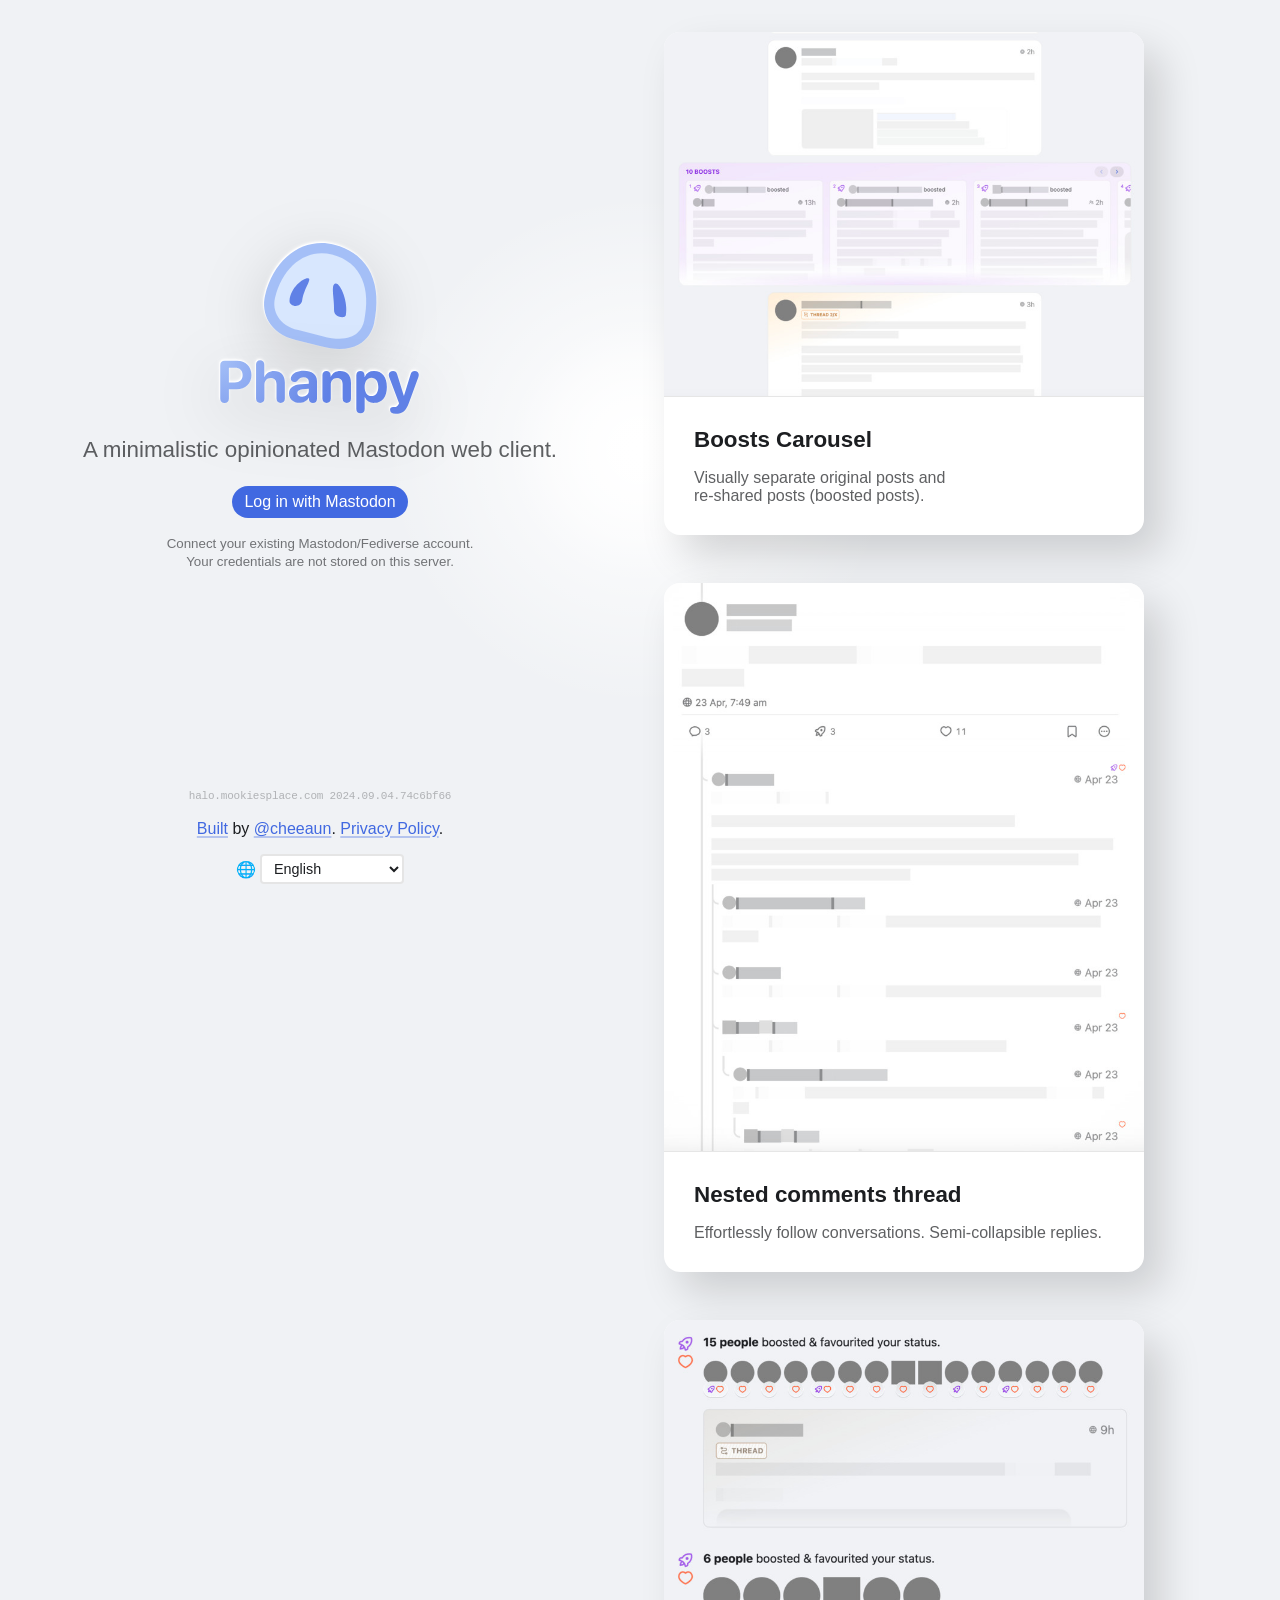
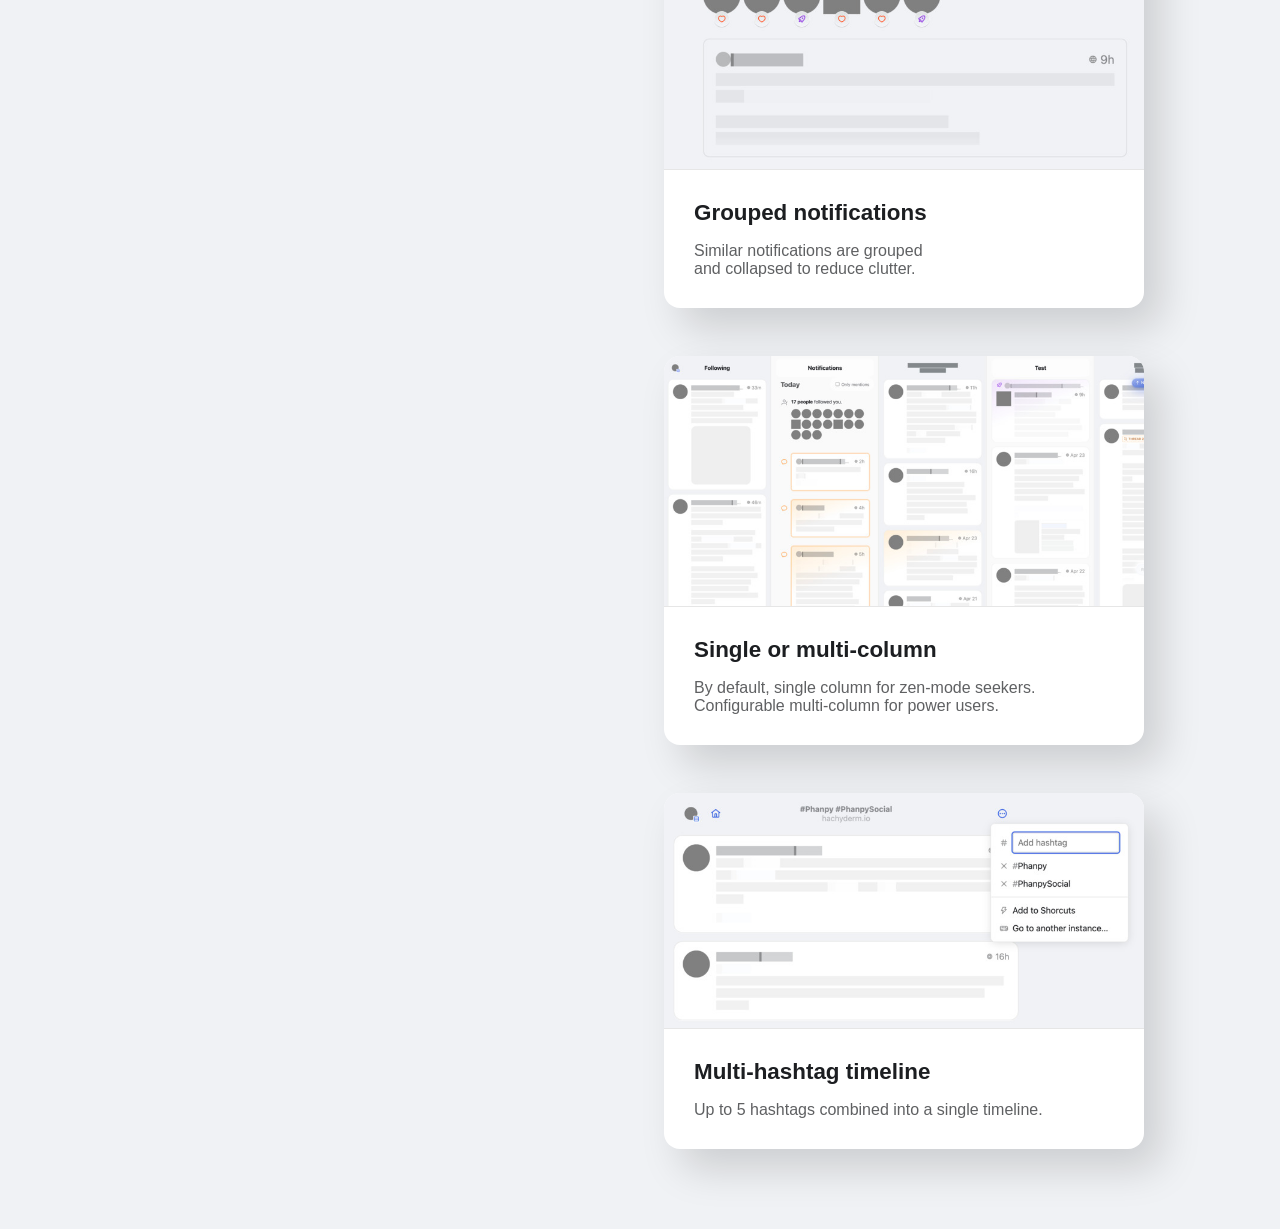
==== commit b9e8738a: "new release" ====
--- a/index.html
+++ b/index.html
@@ -55,11 +55,28 @@
       content="Minimalistic opinionated Mastodon web client"
     />
     <meta property="og:image" content="https://halo.mookiesplace.com/og-image-2.jpg" />
-    <script type="module" crossorigin src="./assets/main-qj1BFoDn.js"></script>
-    <link rel="modulepreload" crossorigin href="./assets/useTitle-ISZVWKQo.js">
+    <link rel="alternate" hreflang="en" href="https://halo.mookiesplace.com/?lang=en">
+    <link rel="alternate" hreflang="ca-ES" href="https://halo.mookiesplace.com/?lang=ca-ES">
+    <link rel="alternate" hreflang="cs-CZ" href="https://halo.mookiesplace.com/?lang=cs-CZ">
+    <link rel="alternate" hreflang="de-DE" href="https://halo.mookiesplace.com/?lang=de-DE">
+    <link rel="alternate" hreflang="es-ES" href="https://halo.mookiesplace.com/?lang=es-ES">
+    <link rel="alternate" hreflang="eu-ES" href="https://halo.mookiesplace.com/?lang=eu-ES">
+    <link rel="alternate" hreflang="fa-IR" href="https://halo.mookiesplace.com/?lang=fa-IR">
+    <link rel="alternate" hreflang="fi-FI" href="https://halo.mookiesplace.com/?lang=fi-FI">
+    <link rel="alternate" hreflang="fr-FR" href="https://halo.mookiesplace.com/?lang=fr-FR">
+    <link rel="alternate" hreflang="gl-ES" href="https://halo.mookiesplace.com/?lang=gl-ES">
+    <link rel="alternate" hreflang="kab" href="https://halo.mookiesplace.com/?lang=kab">
+    <link rel="alternate" hreflang="ko-KR" href="https://halo.mookiesplace.com/?lang=ko-KR">
+    <link rel="alternate" hreflang="pt-BR" href="https://halo.mookiesplace.com/?lang=pt-BR">
+    <link rel="alternate" hreflang="pt-PT" href="https://halo.mookiesplace.com/?lang=pt-PT">
+    <link rel="alternate" hreflang="ru-RU" href="https://halo.mookiesplace.com/?lang=ru-RU">
+    <link rel="alternate" hreflang="zh-CN" href="https://halo.mookiesplace.com/?lang=zh-CN">
+    <link rel="alternate" hreflang="x-default" href="https://halo.mookiesplace.com">
+    <script type="module" crossorigin src="./assets/main-2V0v7-Pc.js"></script>
+    <link rel="modulepreload" crossorigin href="./assets/useTitle-vhbEu7Bb.js">
     <link rel="modulepreload" crossorigin href="./assets/tinyld-light-PxOyhYWY.js">
-    <link rel="modulepreload" crossorigin href="./assets/fuse-xotIQiPL.js">
-    <link rel="stylesheet" crossorigin href="./assets/style-8HM8y6p0.css">
+    <link rel="modulepreload" crossorigin href="./assets/fuse-EQ8L2tlz.js">
+    <link rel="stylesheet" crossorigin href="./assets/style-Oi9ppAaB.css">
   <link rel="manifest" href="./manifest.webmanifest"><script id="vite-plugin-pwa:inline-sw">if('serviceWorker' in navigator) {window.addEventListener('load', () => {navigator.serviceWorker.register('./sw.js', { scope: './' })})}</script></head>
   <body>
     <div id="app"></div>
--- a/assets/style-Oi9ppAaB.css
+++ b/assets/style-Oi9ppAaB.css
@@ -0,0 +1,7 @@
+:root{--sai-top: env(safe-area-inset-top);--sai-right: env(safe-area-inset-right);--sai-bottom: env(safe-area-inset-bottom);--sai-left: env(safe-area-inset-left);--text-size: 16px;--main-width: 40em;-webkit-text-size-adjust:none;-moz-text-size-adjust:none;text-size-adjust:none;--hairline-width: 1px;--monospace-font: ui-monospace, "SFMono-Regular", Consolas, "Liberation Mono", Menlo, Courier, monospace;--blue-color: royalblue;--purple-color: blueviolet;--purple-fg-color: color-mix( in srgb-linear, var(--purple-color) 60%, var(--text-color) 40% );--purple-bg-color: color-mix(in srgb, var(--purple-color) 10%, transparent);--green-color: darkgreen;--orange-color: darkorange;--orange-light-bg-color: color-mix( in srgb, var(--orange-color) 20%, transparent );--orange-fg-color: color-mix( in srgb-linear, var(--orange-color) 60%, var(--text-color) 40% );--orange-bg-color: color-mix(in srgb, var(--orange-color) 10%, transparent);--red-color: orangered;--red-text-color: color-mix( in srgb-linear, var(--red-color) 60%, var(--text-color) 40% );--red-bg-color: color-mix(in lch, var(--red-color) 40%, transparent);--bg-color: #fff;--bg-faded-color: #f0f2f5;--bg-blur-color: rgba(255,255,255,.6);--bg-faded-blur-color: rgba(240,242,245,.6);--text-color: #1c1e21;--text-insignificant-color: rgba(28,30,33,.6);--link-color: var(--blue-color);--link-bg-color: rgba(65,105,225,.13333);--link-light-color: rgba(65,105,225,.6);--link-faded-color: rgba(65,105,225,.33333);--link-bg-hover-color: rgba(240,242,245,.6);--link-visited-color: mediumslateblue;--link-text-color: color-mix( in lch, var(--link-color) 60%, var(--text-color) 40% );--focus-ring-color: var(--link-color);--button-bg-color: var(--blue-color);--button-bg-blur-color: rgba(65,105,225,.66667);--button-text-color: white;--button-plain-bg-hover-color: rgba(128, 128, 128, .1);--reblog-color: var(--purple-color);--reblog-faded-color: rgba(137,43,226,.12549);--group-color: var(--green-color);--group-faded-color: rgba(0,100,0,.12549);--reply-to-color: var(--orange-color);--reply-to-text-color: #b36200;--favourite-color: var(--red-color);--reply-to-faded-color: rgba(255,166,0,.12549);--hashtag-color: LightSeaGreen;--hashtag-faded-color: color-mix( in srgb, var(--hashtag-color) 15%, transparent );--hashtag-text-color: color-mix( in lch, var(--hashtag-color) 40%, var(--text-color) 60% );--outline-color: rgba(128, 128, 128, .2);--outline-stronger-color: rgba(128, 128, 128, .4);--outline-hover-color: rgba(128, 128, 128, .7);--divider-color: rgba(0, 0, 0, .1);--backdrop-color: rgba(0, 0, 0, .1);--backdrop-darker-color: rgba(0, 0, 0, .25);--backdrop-solid-color: #eee;--img-bg-color: rgba(128, 128, 128, .2);--loader-color: rgba(28,30,33,.6);--comment-line-color: #e5e5e5;--drop-shadow-color: rgba(0, 0, 0, .15);--close-button-bg-color: rgba(0, 0, 0, .1);--close-button-bg-active-color: rgba(0, 0, 0, .2);--close-button-color: rgba(0, 0, 0, .5);--close-button-hover-color: rgba(0, 0, 0, 1);--private-note-text-color: var(--text-color);--private-note-bg-color: color-mix(in srgb, yellow 20%, var(--bg-color));--private-note-border-color: rgba(0, 0, 0, .2);--media-fg-color: #f0f2f5;--media-bg-color: #242526;--media-outline-color: color-mix(in lch, var(--media-fg-color), transparent);--timing-function: cubic-bezier(.3, .5, 0, 1);--spring-timing-funtion: cubic-bezier(.175, .885, .32, 1.275);--min-dimension: 88px;--forward: right;--backward: left;--to-forward: to right;--to-backward: to left}[dir=rtl]:root{--forward: left;--backward: right;--to-forward: to left;--to-backward: to right}@media (-webkit-min-device-pixel-ratio: 2),(min-resolution: 2dppx){:root{--hairline-width: .5px}}@media (prefers-color-scheme: dark){:root:where(:not(.is-light)){--blue-color: CornflowerBlue;--purple-color: #b190f1;--green-color: lightgreen;--orange-color: orange;--bg-color: #242526;--bg-faded-color: #18191a;--bg-blur-color: rgba(0,0,0,.6);--bg-faded-blur-color: rgba(24,25,26,.6);--text-color: #f0f2f5;--text-insignificant-color: rgba(240,242,245,.6);--link-light-color: rgba(100,148,237,.6);--link-faded-color: rgba(100,148,237,.53333);--link-bg-hover-color: rgba(52,53,55,.6);--link-visited-color: color-mix( in lch, mediumslateblue 70%, var(--text-color) 30% );--button-bg-color: color-mix( in srgb, var(--blue-color) 80%, var(--bg-color) 20% );--reblog-faded-color: rgba(177,144,241,.2549);--reply-to-text-color: var(--reply-to-color);--reply-to-faded-color: rgba(255,166,0,.0902);--divider-color: rgba(255, 255, 255, .1);--bg-blur-color: #24252699;--backdrop-color: rgba(0, 0, 0, .5);--backdrop-solid-color: #111;--loader-color: rgba(240,242,245,.6);--comment-line-color: #565656;--drop-shadow-color: rgba(0, 0, 0, .5);--close-button-bg-color: rgba(255, 255, 255, .2);--close-button-bg-active-color: rgba(255, 255, 255, .15);--close-button-color: rgba(255, 255, 255, .5);--close-button-hover-color: rgba(255, 255, 255, 1);--private-note-border-color: rgba(255, 255, 255, .2)}}:root:where(.is-dark){--blue-color: CornflowerBlue;--purple-color: #b190f1;--green-color: lightgreen;--orange-color: orange;--bg-color: #242526;--bg-faded-color: #18191a;--bg-blur-color: rgba(0,0,0,.6);--bg-faded-blur-color: rgba(24,25,26,.6);--text-color: #f0f2f5;--text-insignificant-color: rgba(240,242,245,.6);--link-light-color: rgba(100,148,237,.6);--link-faded-color: rgba(100,148,237,.53333);--link-bg-hover-color: rgba(52,53,55,.6);--link-visited-color: color-mix( in lch, mediumslateblue 70%, var(--text-color) 30% );--button-bg-color: color-mix( in srgb, var(--blue-color) 80%, var(--bg-color) 20% );--reblog-faded-color: rgba(177,144,241,.2549);--reply-to-text-color: var(--reply-to-color);--reply-to-faded-color: rgba(255,166,0,.0902);--divider-color: rgba(255, 255, 255, .1);--bg-blur-color: #24252699;--backdrop-color: rgba(0, 0, 0, .5);--backdrop-solid-color: #111;--loader-color: rgba(240,242,245,.6);--comment-line-color: #565656;--drop-shadow-color: rgba(0, 0, 0, .5);--close-button-bg-color: rgba(255, 255, 255, .2);--close-button-bg-active-color: rgba(255, 255, 255, .15);--close-button-color: rgba(255, 255, 255, .5);--close-button-hover-color: rgba(255, 255, 255, 1);--private-note-border-color: rgba(255, 255, 255, .2)}*,*:before,*:after{box-sizing:border-box}[dir]{text-align:start}html{-webkit-text-size-adjust:100%;-moz-text-size-adjust:100%;text-size-adjust:100%}body{font-family:ui-rounded,-apple-system,BlinkMacSystemFont,Segoe UI,Roboto,Ubuntu,Cantarell,Noto Sans,sans-serif;font-size:16px;font-size:var(--text-size);word-wrap:break-word}@media (display-mode: standalone){html,body{overscroll-behavior-y:none}}a{color:#4169e1;color:var(--link-color);text-decoration-color:#4169e155;text-decoration-color:var(--link-faded-color);text-decoration-thickness:2px;text-underline-offset:2px;word-wrap:anywhere}a:hover,a:focus{text-decoration-color:#4169e1;text-decoration-color:var(--link-color)}img{max-width:100%}hr{height:2px;border:0;padding:0;margin:16px 0;background-image:-webkit-linear-gradient(left,transparent,rgba(0,0,0,.1),transparent);background-image:linear-gradient(to right,transparent,rgba(0,0,0,.1),transparent);background-image:-webkit-linear-gradient(left,transparent,var(--divider-color),transparent);background-image:linear-gradient(to right,transparent,var(--divider-color),transparent)}button,input,select,textarea{font-family:inherit;font-size:inherit;line-height:inherit;max-width:100%}button,.button{display:inline-block;padding:8px 12px;border-radius:2.5em;border:0;background-color:#4169e1;background-color:var(--button-bg-color);color:#fff;color:var(--button-text-color);line-height:1;vertical-align:middle;-webkit-text-decoration:none;text-decoration:none;-webkit-user-select:none;-moz-user-select:none;user-select:none}button[hidden]{display:none}button:not(.does-not-exist)>*,.button>*{vertical-align:middle;pointer-events:none}button:not(.does-not-exist):not(:disabled):not(.disabled):hover{cursor:pointer;-webkit-filter:brightness(1.05);filter:brightness(1.05)}button:not(.does-not-exist):not(:disabled):not(.disabled):focus{cursor:pointer;-webkit-filter:brightness(1.05);filter:brightness(1.05)}.button:not(:disabled):not(.disabled):hover{cursor:pointer;-webkit-filter:brightness(1.05);filter:brightness(1.05)}.button:not(:disabled):not(.disabled):focus{cursor:pointer;-webkit-filter:brightness(1.05);filter:brightness(1.05)}button:not(.does-not-exist):not(:disabled):not(.disabled):active{-webkit-filter:brightness(.8);filter:brightness(.8)}.button:not(:disabled):not(.disabled):active{-webkit-filter:brightness(.8);filter:brightness(.8)}button:disabled:not(.does-not-exist){opacity:.5}.button.disabled{opacity:.5}button.plain:not(.does-not-exist),.button.plain{background-color:transparent;color:#4169e1;color:var(--link-color);-webkit-backdrop-filter:blur(12px);backdrop-filter:blur(12px)}button.plain2:not(.does-not-exist),.button.plain2{background-color:transparent;color:#4169e1;color:var(--link-color);-webkit-backdrop-filter:blur(12px) invert(.1);backdrop-filter:blur(12px) invert(.1)}button.plain3:not(.does-not-exist),.button.plain3{background-color:transparent;color:#fff;color:var(--button-text-color);-webkit-backdrop-filter:blur(12px) invert(.25);backdrop-filter:blur(12px) invert(.25)}button.plain4:not(.does-not-exist),.button.plain4{background-color:transparent;color:#1c1e2199;color:var(--text-insignificant-color)}button.plain4:not(.does-not-exist):not(:disabled):not(.disabled):hover{color:#1c1e21;color:var(--text-color)}button.plain4:not(.does-not-exist):not(:disabled):not(.disabled):focus{color:#1c1e21;color:var(--text-color)}.button.plain4:not(:disabled):not(.disabled):hover{color:#1c1e21;color:var(--text-color)}.button.plain4:not(:disabled):not(.disabled):focus{color:#1c1e21;color:var(--text-color)}button.plain5:not(.does-not-exist),.button.plain5{background-color:transparent;color:#4169e1;color:var(--link-color);-webkit-text-decoration:underline;text-decoration:underline;text-decoration-color:#4169e155;text-decoration-color:var(--link-faded-color)}button.plain5:not(.does-not-exist):not(:disabled):not(.disabled):hover{-webkit-text-decoration:underline;text-decoration:underline}button.plain5:not(.does-not-exist):not(:disabled):not(.disabled):focus{-webkit-text-decoration:underline;text-decoration:underline}.button.plain5:not(:disabled):not(.disabled):hover{-webkit-text-decoration:underline;text-decoration:underline}.button.plain5:not(:disabled):not(.disabled):focus{-webkit-text-decoration:underline;text-decoration:underline}button.plain6:not(.does-not-exist),.button.plain6{background-color:#fff9;background-color:var(--bg-blur-color);color:#4169e1;color:var(--link-color);border:1px solid royalblue;border:1px solid var(--link-color)}button.plain6:not(.does-not-exist):not(:disabled):not(.disabled):hover{background-color:#4169e122;background-color:var(--link-bg-color)}button.plain6:not(.does-not-exist):not(:disabled):not(.disabled):focus{background-color:#4169e122;background-color:var(--link-bg-color)}.button.plain6:not(:disabled):not(.disabled):hover{background-color:#4169e122;background-color:var(--link-bg-color)}.button.plain6:not(:disabled):not(.disabled):focus{background-color:#4169e122;background-color:var(--link-bg-color)}button.light:not(.does-not-exist),.button.light{background-color:#f0f2f5;background-color:var(--bg-faded-color);color:#1c1e21;color:var(--text-color);border:1px solid rgba(128,128,128,.2);border:1px solid var(--outline-color)}button.light:not(.does-not-exist):not(:disabled):not(.disabled):hover{border-color:#808080b3;border-color:var(--outline-hover-color)}button.light:not(.does-not-exist):not(:disabled):not(.disabled):focus{border-color:#808080b3;border-color:var(--outline-hover-color)}.button.light:not(:disabled):not(.disabled):hover{border-color:#808080b3;border-color:var(--outline-hover-color)}.button.light:not(:disabled):not(.disabled):focus{border-color:#808080b3;border-color:var(--outline-hover-color)}button.light.danger:not(.does-not-exist):not(:disabled):not(.disabled){color:#ff4500;color:var(--red-color)}.button.light.danger:not(:disabled):not(.disabled){color:#ff4500;color:var(--red-color)}button.block:not(.does-not-exist),.button.block{display:block;width:100%;padding:12px}button.textual:not(.does-not-exist),.button.textual{padding:0;margin:0;vertical-align:baseline;color:#4169e1;color:var(--link-color);background-color:transparent;border-radius:0}button.swap:not(.does-not-exist),.button.swap{display:grid;grid-template-columns:1fr;grid-template-rows:1fr}button.swap:not(.does-not-exist)>*,.button.swap>*{grid-column:1;grid-row:1;-webkit-transition:opacity .3s;transition:opacity .3s}button.swap:not(.does-not-exist)>:nth-child(2){opacity:0}.button.swap>:nth-child(2){opacity:0}button.swap:not(.does-not-exist):hover>:nth-child(2){opacity:1}button.swap:not(.does-not-exist):focus>:nth-child(2){opacity:1}.button.swap:hover>:nth-child(2){opacity:1}.button.swap:focus>:nth-child(2){opacity:1}button.swap[data-swap-state=danger]:not(.does-not-exist):hover,button.swap[data-swap-state=danger]:not(.does-not-exist):focus,.button.swap[data-swap-state=danger]:hover,.button.swap[data-swap-state=danger]:focus{color:#ff4500;color:var(--red-color);border-color:#ff4500;border-color:var(--red-color)}button.swap:not(.does-not-exist):hover>:nth-child(1){opacity:0}button.swap:not(.does-not-exist):focus>:nth-child(1){opacity:0}.button.swap:hover>:nth-child(1){opacity:0}.button.swap:focus>:nth-child(1){opacity:0}input[type=text],input[type=search],textarea,select{color:#1c1e21;color:var(--text-color);background-color:#fff;background-color:var(--bg-color);border:2px solid rgba(0,0,0,.1);border:2px solid var(--divider-color);padding:8px;border-radius:4px}input[type=text]:focus,input[type=search]:focus,textarea:focus,select:focus{border-color:#80808033;border-color:var(--outline-color)}input[type=text].large,textarea.large,select.large,button.large{font-size:125%;padding:12px}textarea:disabled{background-color:#f0f2f5;background-color:var(--bg-faded-color)}input.block[type=text],input.block[type=search],textarea.block:not(.does-not-exist),select.block:not(.does-not-exist){display:block;width:100%}button.small:not(.does-not-exist),.button.small,select.small:not(.does-not-exist){font-size:90%;padding:4px 8px}.button.centered{display:-webkit-inline-box;display:inline-flex;-webkit-box-pack:center;justify-content:center;-webkit-box-align:center;align-items:center}select.plain{border:0;background-color:transparent}pre{-moz-tab-size:2;-o-tab-size:2;tab-size:2}pre code,code,kbd{font-size:90%;font-family:ui-monospace,SFMono-Regular,Consolas,Liberation Mono,Menlo,Courier,monospace;font-family:var(--monospace-font)}@media (prefers-color-scheme: dark){:where(html:not(.is-light)) button.plain2:not(.does-not-exist),:where(html:not(.is-light)) .button.plain2{-webkit-backdrop-filter:blur(12px) brightness(.5);backdrop-filter:blur(12px) brightness(.5)}}:where(html.is-dark) button.plain2:not(.does-not-exist),:where(html.is-dark) .button.plain2{-webkit-backdrop-filter:blur(12px) brightness(.5);backdrop-filter:blur(12px) brightness(.5)}[tabindex="-1"]{outline:0}:not([tabindex="-1"]):focus-visible{outline:2px solid royalblue;outline:2px solid var(--focus-ring-color)}.ib{display:inline-block}.spacer{-webkit-box-flex:1;flex-grow:1}.insignificant{color:#1c1e2199;color:var(--text-insignificant-color)}.more-insignificant{opacity:.5}.hide-until-focus-visible{display:none}:has(:focus-visible) .hide-until-focus-visible{display:inline;display:initial}.bidi-isolate{direction:ltr;direction:initial;unicode-bidi:isolate}@-webkit-keyframes appear{0%{opacity:0}to{opacity:1}}@keyframes appear{0%{opacity:0}to{opacity:1}}@-webkit-keyframes appear-smooth{0%{opacity:0;-webkit-transform:scale(.98);transform:scale(.98)}to{opacity:1;-webkit-transform:scale(1);transform:scale(1)}}@keyframes appear-smooth{0%{opacity:0;-webkit-transform:scale(.98);transform:scale(.98)}to{opacity:1;-webkit-transform:scale(1);transform:scale(1)}}@-webkit-keyframes fade-in{0%{opacity:0;-webkit-transform:translateY(10px);transform:translateY(10px)}to{opacity:1;-webkit-transform:translateY(0);transform:translateY(0)}}@keyframes fade-in{0%{opacity:0;-webkit-transform:translateY(10px);transform:translateY(10px)}to{opacity:1;-webkit-transform:translateY(0);transform:translateY(0)}}@-webkit-keyframes slide-up{0%{-webkit-transform:translateY(100%);transform:translateY(100%)}to{-webkit-transform:translateY(0);transform:translateY(0)}}@keyframes slide-up{0%{-webkit-transform:translateY(100%);transform:translateY(100%)}to{-webkit-transform:translateY(0);transform:translateY(0)}}@-webkit-keyframes slide-up-smooth{0%{opacity:0;-webkit-transform:translateY(100%);transform:translateY(100%)}to{opacity:1;-webkit-transform:translateY(0);transform:translateY(0)}}@keyframes slide-up-smooth{0%{opacity:0;-webkit-transform:translateY(100%);transform:translateY(100%)}to{opacity:1;-webkit-transform:translateY(0);transform:translateY(0)}}@-webkit-keyframes position-object{0%{object-position:50% 50%}25%{object-position:0% 0%}75%{object-position:100% 100%}to{object-position:50% 50%}}@keyframes position-object{0%{-o-object-position:50% 50%;object-position:50% 50%}25%{-o-object-position:0% 0%;object-position:0% 0%}75%{-o-object-position:100% 100%;object-position:100% 100%}to{-o-object-position:50% 50%;object-position:50% 50%}}@-webkit-keyframes shazam{0%{grid-template-rows:0fr}to{grid-template-rows:1fr}}@keyframes shazam{0%{grid-template-rows:0fr}to{grid-template-rows:1fr}}.shazam-container{display:grid;grid-template-rows:1fr;-webkit-transition:grid-template-rows .5s ease-in-out;transition:grid-template-rows .5s ease-in-out}.shazam-container:not(.no-animation){-webkit-animation:shazam .5s ease-in-out both!important;animation:shazam .5s ease-in-out both!important}.shazam-container[hidden]{grid-template-rows:0fr}.shazam-container-inner{overflow:hidden}@-webkit-keyframes shazam-horizontal{0%{grid-template-columns:0fr}to{grid-template-columns:1fr}}@keyframes shazam-horizontal{0%{grid-template-columns:0fr}to{grid-template-columns:1fr}}.shazam-container-horizontal{display:grid;grid-template-columns:1fr;-webkit-transition:grid-template-columns .5s ease-in-out;transition:grid-template-columns .5s ease-in-out;white-space:nowrap}.shazam-container-horizontal:not(.no-animation){-webkit-animation:shazam-horizontal .5s ease-in-out both!important;animation:shazam-horizontal .5s ease-in-out both!important}.shazam-container-horizontal[hidden]{grid-template-columns:0fr}@-webkit-keyframes spin{to{-webkit-transform:rotate(360deg);transform:rotate(360deg)}}@keyframes spin{to{-webkit-transform:rotate(360deg);transform:rotate(360deg)}}.szh-menu{margin:0;padding:0;list-style:none;box-sizing:border-box;width:-webkit-max-content;width:-moz-max-content;width:max-content;z-index:100;border:1px solid rgba(0,0,0,.1);background-color:#fff}.szh-menu:focus{outline:none}.szh-menu__arrow{box-sizing:border-box;width:.75rem;height:.75rem;background-color:#fff;border:1px solid transparent;border-left-color:#0000001a;border-top-color:#0000001a;z-index:-1}.szh-menu__arrow--dir-left{right:-.375rem;-webkit-transform:translateY(-50%) rotate(135deg);transform:translateY(-50%) rotate(135deg)}.szh-menu__arrow--dir-right{left:-.375rem;-webkit-transform:translateY(-50%) rotate(-45deg);transform:translateY(-50%) rotate(-45deg)}.szh-menu__arrow--dir-top{bottom:-.375rem;-webkit-transform:translateX(-50%) rotate(-135deg);transform:translate(-50%) rotate(-135deg)}.szh-menu__arrow--dir-bottom{top:-.375rem;-webkit-transform:translateX(-50%) rotate(45deg);transform:translate(-50%) rotate(45deg)}.szh-menu__item{cursor:pointer}.szh-menu__item:focus{outline:none}.szh-menu__item--hover{background-color:#ebebeb}.szh-menu__item--focusable{cursor:default;background-color:inherit}.szh-menu__item--disabled{cursor:default;color:#aaa}.szh-menu__group{box-sizing:border-box}.szh-menu__radio-group{margin:0;padding:0;list-style:none}.szh-menu__divider{height:1px;margin:.5rem 0;background-color:#0000001f}.szh-menu-button{box-sizing:border-box}/*!
+ * Toastify js 1.12.0
+ * https://github.com/apvarun/toastify-js
+ * @license MIT licensed
+ *
+ * Copyright (C) 2018 Varun A P
+ */.toastify{padding:12px 20px;color:#fff;display:inline-block;box-shadow:0 3px 6px -1px #0000001f,0 10px 36px -4px #4d60e84d;background:-webkit-linear-gradient(315deg,#73a5ff,#5477f5);background:linear-gradient(135deg,#73a5ff,#5477f5);position:fixed;opacity:0;-webkit-transition:all .4s cubic-bezier(.215,.61,.355,1);transition:all .4s cubic-bezier(.215,.61,.355,1);border-radius:2px;cursor:pointer;-webkit-text-decoration:none;text-decoration:none;max-width:calc(50% - 20px);z-index:2147483647}.toastify.on{opacity:1}.toast-close{background:transparent;border:0;color:#fff;cursor:pointer;font-family:inherit;font-size:1em;opacity:.4;padding:0 5px}.toastify-right{right:15px}.toastify-left{left:15px}.toastify-top{top:-150px}.toastify-bottom{bottom:-150px}.toastify-rounded{border-radius:25px}.toastify-avatar{width:1.5em;height:1.5em;margin:-7px 5px;border-radius:2px}.toastify-center{margin-left:auto;margin-right:auto;left:0;right:0;max-width:-webkit-fit-content;max-width:fit-content;max-width:-moz-fit-content}@media only screen and (max-width: 360px){.toastify-right,.toastify-left{margin-left:auto;margin-right:auto;left:0;right:0;max-width:-webkit-fit-content;max-width:-moz-fit-content;max-width:fit-content}}html,body{margin:0;padding:0;background-color:var(--bg-color);color:var(--text-color);overflow-x:hidden}body{touch-action:pan-x pan-y}#app{min-height:100vh;min-height:100dvh;display:-webkit-box;display:flex;-webkit-box-align:center;align-items:center;-webkit-box-pack:center;justify-content:center}#app-standalone{background-color:var(--bg-faded-color)}a.mention{text-decoration-line:none}a.mention span{text-decoration-line:underline;text-decoration-color:inherit;text-decoration-thickness:2px;text-underline-offset:2px;font-variant-numeric:slashed-zero;-webkit-font-feature-settings:"ss01","zero";font-feature-settings:"ss01","zero"}a.mention span{color:var(--text-color)}a[href^=http][rel*=nofollow]:visited:not(:has(div)){color:var(--link-visited-color);text-decoration-color:var(--link-visited-color)}.deck-container{width:100%;height:100vh;height:100dvh;overflow:auto;overflow-x:hidden;-webkit-transition:opacity .1s ease-in-out;transition:opacity .1s ease-in-out;overscroll-behavior:contain;scroll-behavior:smooth;background-color:var(--bg-color);-webkit-box-flex:1;flex-grow:1;-webkit-transform:translateZ(0);transform:translateZ(0)}@media (hover: hover){.deck-container{overscroll-behavior:auto}}.deck-container[hidden]{display:block;position:absolute;-webkit-user-select:none;-moz-user-select:none;user-select:none;pointer-events:none;opacity:0;content-visibility:hidden}.deck-container,.deck.contained{scroll-padding-top:3em}#home-page~.deck-container,#welcome~.deck-container,#columns~.deck-container,#loader-root~.deck-container{z-index:10;position:fixed;top:0;right:0;bottom:0;left:0}#home-page:has(~.deck-container){position:absolute;-webkit-user-select:none;-moz-user-select:none;user-select:none;pointer-events:none;opacity:0}#welcome:has(~.deck-container){position:absolute;-webkit-user-select:none;-moz-user-select:none;user-select:none;pointer-events:none;opacity:0}#columns:has(~.deck-container){position:absolute;-webkit-user-select:none;-moz-user-select:none;user-select:none;pointer-events:none;opacity:0}#loader-root:has(~.deck-container){position:absolute;-webkit-user-select:none;-moz-user-select:none;user-select:none;pointer-events:none;opacity:0}.deck{min-height:100vh;min-height:100dvh;margin:auto;width:var(--main-width);max-width:100%;background-color:var(--bg-color);overflow-anchor:auto}.deck.wide{width:60em}.deck.contained{overflow:auto;overflow-x:hidden;height:100vh;height:100dvh;overscroll-behavior:contain}@media (hover: hover){.deck.contained{overscroll-behavior:auto}}.deck>header{position:sticky;top:0;z-index:1;cursor:default;z-index:10;-webkit-user-select:none;-moz-user-select:none;-webkit-transition:-webkit-transform .5s ease-in-out;transition:-webkit-transform .5s ease-in-out;transition:transform .5s ease-in-out;transition:transform .5s ease-in-out,-webkit-transform .5s ease-in-out;user-select:none}.deck>header .header-double-lines{font-size:90%!important;cursor:pointer}.deck>header .header-double-lines div{font-weight:400;color:var(--text-insignificant-color)}.deck>header[hidden]{display:block;-webkit-transform:translateY(-100%);transform:translateY(-100%);pointer-events:none;-webkit-user-select:none;-moz-user-select:none;user-select:none}.deck>header .header-grid{background-color:var(--bg-color);border-bottom:var(--hairline-width) solid var(--divider-color);min-height:3em;display:grid;grid-template-columns:1fr minmax(0,-webkit-max-content) 1fr;grid-template-columns:1fr minmax(0,max-content) 1fr;-webkit-box-align:center;align-items:center;white-space:nowrap}.deck>header .header-grid>.header-side:last-of-type{text-align:end;grid-column:3}.deck>header .header-grid button.plain:not(.does-not-exist),.deck>header .header-grid .button.plain{-webkit-backdrop-filter:none;backdrop-filter:none}.deck>header .header-grid h1{margin:0 8px;padding:0;font-size:1.2em;text-align:center;overflow:hidden;text-overflow:ellipsis;white-space:nowrap}.deck>header .header-grid.header-grid-2{grid-template-columns:1fr -webkit-max-content;grid-template-columns:1fr max-content}.deck>header .header-grid-2 h1{text-align:start;-webkit-padding-start:8px;padding-inline-start:8px}.deck>header .header-grid h1:has(.ancestors-indicator){display:-webkit-box;display:flex;gap:8px;-webkit-box-align:center;align-items:center;max-width:-webkit-fit-content;max-width:-moz-fit-content;max-width:fit-content}.deck>header .header-grid h1:has(.ancestors-indicator) .hero-heading{-webkit-box-flex:1;flex:1;overflow:hidden;text-overflow:ellipsis;white-space:nowrap}.deck h2{font-size:1.45em}.deck.padded-bottom .timeline>li:last-child{padding-bottom:80vh!important;padding-bottom:80dvh!important}@-webkit-keyframes indeterminate-bar{0%{-webkit-transform:translateX(-50%);transform:translate(-50%);opacity:.25}50%{opacity:1}to{-webkit-transform:translateX(50%);transform:translate(50%);opacity:.25}}@keyframes indeterminate-bar{0%{-webkit-transform:translateX(-50%);transform:translate(-50%);opacity:.25}50%{opacity:1}to{-webkit-transform:translateX(50%);transform:translate(50%);opacity:.25}}@-webkit-keyframes indeterminate-bar-rtl{0%{-webkit-transform:translateX(50%);transform:translate(50%);opacity:.25}50%{opacity:1}to{-webkit-transform:translateX(-50%);transform:translate(-50%);opacity:.25}}@keyframes indeterminate-bar-rtl{0%{-webkit-transform:translateX(50%);transform:translate(50%);opacity:.25}50%{opacity:1}to{-webkit-transform:translateX(-50%);transform:translate(-50%);opacity:.25}}.deck>header.loading:after{pointer-events:none;content:"";display:block;height:4px;position:absolute;bottom:0;width:50%;left:25%;background-image:-webkit-radial-gradient(bottom,farthest-side,var(--link-color),transparent);background-image:radial-gradient(farthest-side at bottom,var(--link-color),transparent);-webkit-animation:indeterminate-bar 1s ease-in-out infinite alternate;animation:indeterminate-bar 1s ease-in-out infinite alternate}[dir=rtl] :is(.deck>header.loading::-csstools-invalid-after){-webkit-animation-name:indeterminate-bar-rtl;animation-name:indeterminate-bar-rtl}@media (min-width: 40em){.deck>header.loading:after{height:8px}}.timeline{margin:0 auto;padding:0}.timeline.timeline-media{--grid-gap: 8px;display:grid;grid-template-columns:1fr;grid-auto-rows:-webkit-fit-content;grid-auto-rows:fit-content;grid-gap:8px;grid-gap:var(--grid-gap);gap:8px;gap:var(--grid-gap);padding:8px;padding:var(--grid-gap)}.timeline.timeline-media:not(#columns .timeline.timeline-media){background-color:var(--bg-faded-color)}@media (min-width: 320px){.timeline.timeline-media{grid-template-columns:1fr 1fr}}@media (min-width: 40em){.timeline.timeline-media:not(#columns .timeline.timeline-media){--grid-gap: 16px;grid-template-columns:1fr 1fr 1fr}.timeline.timeline-media:not(#columns .timeline.timeline-media){width:95vw;max-width:1056px;-webkit-transform:translateX(calc(-50% + var(--main-width) / 2));transform:translate(calc(-50% + var(--main-width) / 2))}[dir=rtl] .timeline.timeline-media:not(#columns .timeline.timeline-media){-webkit-transform:translateX(calc(50% - var(--main-width) / 2));transform:translate(calc(50% - var(--main-width) / 2))}#columns .timeline.timeline-media{padding-inline:0}}.timeline.timeline-media li{padding:0!important;margin:0!important;border:0!important;overflow:visible!important;background-color:transparent!important;box-shadow:none!important}@supports (grid-template-rows: masonry){.timeline.timeline-media{grid-template-rows:masonry;masonry-auto-flow:pack}.timeline.timeline-media .media-post a{aspect-ratio:revert!important}.timeline.timeline-media .media-post a video,.timeline.timeline-media .media-post a img,.timeline.timeline-media .media-post a audio{min-height:var(--min-dimension)}}@media (min-width: 40em){.deck-container-media-first .timeline>li:not(.timeline-item-carousel):not(.timeline-item-container):has(.status-media-first){width:-webkit-fit-content;width:-moz-fit-content;width:fit-content;max-width:min(480px,100%)}}.deck-container-media-first .timeline>li:not(.timeline-item-carousel):not(.timeline-item-container):has(.status-media-first){background-color:transparent!important;border:0!important;box-shadow:none!important;margin-inline:auto!important}.deck-container-media-first .timeline>li:not(.timeline-item-carousel):not(.timeline-item-container):has(.status-media-first):not(:first-child){margin-block:32px}.deck-container-media-first .timeline>li:not(.timeline-item-carousel):not(.timeline-item-container):has(.status-media-first):has(.skeleton){width:100%}.deck-container-media-first .timeline>li:not(.timeline-item-carousel):not(.timeline-item-container):has(.media[data-orientation=landscape]){max-width:100%}.deck-container-media-first .timeline .status-link:has(.status-media-first):hover{background-color:transparent}.timeline.grow{padding-bottom:calc(env(safe-area-inset-bottom) + 16px)}.timeline>li{list-style:none;margin:0;padding:0;border-bottom:var(--hairline-width) solid var(--divider-color);--line-dir: var(--to-forward)}.timeline.flat>li{border-bottom:none}.timeline.contextual{--thread-start: 40px;--line-start: 40px;--line-width: 3px;--line-end: calc(var(--line-start) + var(--line-width));--line-margin-end: 16px;--line-radius: 10px;--line-diameter: calc(var(--line-radius) * 2);--avatar-size: 50px;--avatar-margin-start: 16px;--avatar-margin-end: 12px;--line-curve: 45deg}[dir=rtl] .timeline.contextual{--line-curve: -45deg}.timeline.contextual>li{background-image:-webkit-linear-gradient(var(--line-dir),transparent,transparent var(--line-start),var(--comment-line-color) var(--line-start),var(--comment-line-color) var(--line-end),transparent var(--line-end),transparent);background-image:linear-gradient(var(--line-dir),transparent,transparent var(--line-start),var(--comment-line-color) var(--line-start),var(--comment-line-color) var(--line-end),transparent var(--line-end),transparent);background-repeat:no-repeat;-webkit-transition:opacity .3s ease-in-out;transition:opacity .3s ease-in-out}.timeline.contextual>li:first-child{background-position:0 calc(16px + var(--avatar-size))}.timeline.contextual>li:last-child{background-size:100% 20px}.timeline.contextual>li:only-child{background-image:none}.timeline.contextual>li.descendant{position:relative}.timeline.contextual>li.descendant{padding-bottom:1em}.timeline.contextual>li.descendant:not(.thread)>.status-link,.timeline.contextual>li.descendant:not(.thread)>.status-focus{-webkit-padding-start:40px;padding-inline-start:40px}.timeline.contextual .replies[data-scroll-left]:not([data-scroll-left="0"]){background-color:var(--bg-color);box-shadow:inset 0 -3px var(--comment-line-color),inset 0 3px var(--comment-line-color);overscroll-behavior-x:contain}.timeline.contextual .replies[data-comments-level="4"]{overflow-x:auto}.timeline.contextual .replies[data-comments-level="4"]:has(.replies){overflow-x:auto;-webkit-mask-image:-webkit-linear-gradient(var(--to-backward),transparent,black 32px);mask-image:linear-gradient(var(--to-backward),transparent,black 32px)}.timeline.contextual .replies[data-comments-level="4"]:has(.replies)>.replies-summary{border-top:2px dashed var(--divider-color)}.timeline.contextual .replies[data-comments-level="4"] .replies[data-comments-level-overflow=true] .status{min-width:min(20em,80vw)}.timeline.contextual>li.descendant.thread>.status-link+.replies .replies-summary,.timeline.contextual>li.descendant.thread>.status-focus+.replies .replies-summary{-webkit-margin-start:calc(var(--avatar-size) + var(--avatar-margin-start) + var(--avatar-margin-end) + (var(--line-margin-end) * (var(--comments-level) - 1)));margin-inline-start:calc(var(--avatar-size) + var(--avatar-margin-start) + var(--avatar-margin-end) + (var(--line-margin-end) * (var(--comments-level) - 1)))}.timeline.contextual>li.descendant.thread>.status-link+.replies .status-link,.timeline.contextual>li.descendant.thread>.status-link+.replies .status-focus,.timeline.contextual>li.descendant.thread>.status-focus+.replies .status-link,.timeline.contextual>li.descendant.thread>.status-focus+.replies .status-focus{-webkit-padding-start:calc(var(--avatar-size) + var(--avatar-margin-start) + var(--avatar-margin-end) + (var(--line-margin-end) * (var(--comments-level) - 1)));padding-inline-start:calc(var(--avatar-size) + var(--avatar-margin-start) + var(--avatar-margin-end) + (var(--line-margin-end) * (var(--comments-level) - 1)))}.timeline.contextual>li.descendant:not(.thread)>.status-link+.replies .replies-summary,.timeline.contextual>li.descendant:not(.thread)>.status-focus+.replies .replies-summary{-webkit-margin-start:calc(var(--thread-start) + var(--line-margin-end) * var(--comments-level));margin-inline-start:calc(var(--thread-start) + var(--line-margin-end) * var(--comments-level))}.timeline.contextual>li.descendant:not(.thread)>.status-link+.replies .status-link,.timeline.contextual>li.descendant:not(.thread)>.status-link+.replies .status-focus,.timeline.contextual>li.descendant:not(.thread)>.status-focus+.replies .status-link,.timeline.contextual>li.descendant:not(.thread)>.status-focus+.replies .status-focus{-webkit-padding-start:calc(var(--thread-start) + var(--line-margin-end) * var(--comments-level));padding-inline-start:calc(var(--thread-start) + var(--line-margin-end) * var(--comments-level))}.timeline.contextual>li.descendant:not(.thread):before{content:"";position:absolute;top:10px;inset-inline-start:var(--line-start);width:var(--line-diameter);height:var(--line-diameter);border-radius:var(--line-radius);border-style:solid;border-width:var(--line-width);border-color:transparent transparent var(--comment-line-color) transparent;-webkit-transform:rotate(var(--line-curve));transform:rotate(var(--line-curve))}.timeline.contextual>li .replies-link{color:var(--text-insignificant-color);-webkit-margin-start:16px;margin-inline-start:16px;margin-top:-12px;padding-bottom:12px;font-size:90%}.timeline.contextual>li.ancestor .replies-link{-webkit-margin-start:calc(var(--avatar-size) + var(--avatar-margin-start) + var(--avatar-margin-end));margin-inline-start:calc(var(--avatar-size) + var(--avatar-margin-start) + var(--avatar-margin-end))}.timeline.contextual>li.thread>.status-link .replies-link,.timeline.contextual>li.thread>.status-focus .replies-link{-webkit-margin-start:calc(var(--avatar-size) + var(--avatar-margin-start) + var(--avatar-margin-end));margin-inline-start:calc(var(--avatar-size) + var(--avatar-margin-start) + var(--avatar-margin-end))}.timeline.contextual>li .replies-link *{vertical-align:middle}.timeline.contextual>li .replies{margin-top:-12px}.timeline.contextual>li .replies ul:not(.content *){margin:0;padding:0;list-style:none}.timeline.contextual>li .replies li:not(.content *){margin:0;padding:0;list-style:none}.timeline.contextual>li .replies>.replies-summary{--summary-padding: 8px;padding:8px;padding:var(--summary-padding);background-color:var(--bg-faded-color);display:-webkit-inline-box;display:inline-flex;border-radius:8px;cursor:pointer;text-transform:uppercase;font-size:12px;color:var(--text-insignificant-color);-webkit-user-select:none;-moz-user-select:none;user-select:none;box-shadow:0 0 0 2px var(--bg-color);position:relative;list-style:none;gap:8px;-webkit-box-align:center;align-items:center;-webkit-margin-end:52px;margin-inline-end:52px}.timeline.contextual>li .replies>.replies-summary b{font-weight:500;color:var(--text-color)}.timeline.contextual>li .replies>.replies-summary .avatars{flex-shrink:0;-webkit-transition:opacity .3s ease;transition:opacity .3s ease}.timeline.contextual>li .replies>.replies-summary .avatars .avatar{-webkit-transition:-webkit-transform .3s ease;transition:-webkit-transform .3s ease;transition:transform .3s ease;transition:transform .3s ease,-webkit-transform .3s ease}.timeline.contextual>li .replies>.replies-summary .avatars .avatar:not(:first-child){-webkit-transform:rotate(0deg);transform:rotate(0);margin:0;-webkit-margin-start:-4px;margin-inline-start:-4px}.timeline.contextual>li .replies>.replies-summary .replies-counts>*{display:inline-block}.timeline.contextual>li .replies>.replies-summary .replies-summary-chevron{-webkit-transition:-webkit-transform .3s ease;transition:-webkit-transform .3s ease;transition:transform .3s ease;transition:transform .3s ease,-webkit-transform .3s ease}.timeline.contextual>li .replies>.replies-summary .replies-parent-link{position:absolute;inset-inline-end:4px;height:100%;z-index:2;font-size:16px;font-weight:700;align-self:stretch;-webkit-text-decoration:none;text-decoration:none;display:-webkit-box;display:flex;-webkit-box-align:center;align-items:center;padding:var(--summary-padding) calc(var(--summary-padding) * 2);-webkit-transform:translateX(100%);transform:translate(100%)}[dir=rtl] :is(.timeline.contextual>li .replies>.replies-summary .replies-parent-link){-webkit-transform:translateX(-100%);transform:translate(-100%)}.timeline.contextual>li .replies>.replies-summary .replies-parent-link{margin:calc(-1 * var(--summary-padding)) 0;-webkit-margin-end:calc(-1 * var(--summary-padding));margin-inline-end:calc(-1 * var(--summary-padding));border-radius:8px;background-color:var(--link-bg-color)}.timeline.contextual>li .replies>.replies-summary .replies-parent-link:hover,.timeline.contextual>li .replies>.replies-summary .replies-parent-link:focus{color:var(--link-text-color);box-shadow:inset 0 0 0 2px var(--link-faded-color)}.timeline.contextual>li .replies>.replies-summary .replies-parent-link:active{background-color:var(--link-faded-color)}.timeline.contextual>li .replies>.replies-summary::-webkit-details-marker{display:none}.timeline.contextual>li .replies>.replies-summary>*{vertical-align:middle}.timeline.contextual>li .replies>.replies-summary .timeline.contextual>li .replies>.replies-summary:active,.timeline.contextual>li .replies[open]>.replies-summary{color:var(--text-color);background-color:var(--comment-line-color);background-image:-webkit-linear-gradient(bottom var(--forward),var(--comment-line-color),var(--bg-faded-color));background-image:linear-gradient(to top var(--forward),var(--comment-line-color),var(--bg-faded-color))}@-webkit-keyframes summary-fade{0%{opacity:0;-webkit-transform:translateY(-8px);transform:translateY(-8px)}to{opacity:1;-webkit-transform:translateY(0);transform:translateY(0)}}@keyframes summary-fade{0%{opacity:0;-webkit-transform:translateY(-8px);transform:translateY(-8px)}to{opacity:1;-webkit-transform:translateY(0);transform:translateY(0)}}.timeline.contextual>li .replies[open]>.replies-summary{border-end-start-radius:0}.timeline.contextual>li .replies[open]>.replies-summary .avatars{opacity:.5}.timeline.contextual>li .replies[open]>.replies-summary .avatars .avatar{-webkit-transform:rotate(-15deg);transform:rotate(-15deg)}.timeline.contextual>li .replies[open]>.replies-summary .replies-summary-chevron{-webkit-transform:rotate(180deg);transform:rotate(180deg)}.timeline.contextual>li .replies[open]>.replies-summary+*{-webkit-animation:summary-fade .3s ease-out both;animation:summary-fade .3s ease-out both}.timeline.contextual>li .replies .replies-summary[hidden]{display:none}.timeline.contextual>li .replies li:not(.content li){position:relative}.timeline.contextual>li .replies li:not(.content li){--line-start: calc( var(--thread-start) + var(--line-margin-end) * var(--comments-level) );--line-end: calc(var(--line-start) + var(--line-width));background-image:-webkit-linear-gradient(var(--line-dir),transparent,transparent var(--line-start),var(--comment-line-color) var(--line-start),var(--comment-line-color) var(--line-end),transparent var(--line-end),transparent);background-image:linear-gradient(var(--line-dir),transparent,transparent var(--line-start),var(--comment-line-color) var(--line-start),var(--comment-line-color) var(--line-end),transparent var(--line-end),transparent);background-repeat:no-repeat}.timeline.contextual>li.thread .replies li:not(.content li){--line-start: calc( var(--avatar-size) + var(--avatar-margin-start) + var(--avatar-margin-end) + (var(--line-margin-end) * (var(--comments-level) - 1)) )}.timeline.contextual>li .replies li:not(.content li):last-child{background-size:100% 20px}.timeline.contextual>li .replies li:not(.content li):before{content:"";position:absolute;top:10px;inset-inline-start:var(--line-start);width:var(--line-diameter);height:var(--line-diameter);border-radius:var(--line-radius);border-style:solid;border-width:var(--line-width);border-color:transparent transparent var(--comment-line-color) transparent;-webkit-transform:rotate(var(--line-curve));transform:rotate(var(--line-curve))}.timeline.contextual>li.thread .replies li:not(.content li):before{--line-start: calc( var(--avatar-size) + var(--avatar-margin-start) + var(--avatar-margin-end) + (var(--line-margin-end) * (var(--comments-level) - 1)) )}.timeline.contextual.loading>li:not(.hero){pointer-events:none}.timeline.contextual>li .replies>ul>li:only-child>.replies>ul>li:only-child{-webkit-margin-start:calc(-1 * var(--line-margin-end));margin-inline-start:calc(-1 * var(--line-margin-end));background-position:16px 0}[dir=rtl] :is(.timeline.contextual>li .replies>ul>li:only-child>.replies>ul>li:only-child){background-position:-16px 0}.timeline.contextual>li .replies>ul>li:only-child>.replies>ul>li:only-child{background-size:100% 28px}.timeline.contextual>li .replies>ul>li:only-child>.replies>ul>li:only-child:before{display:none}.timeline-deck.compact .status{max-height:max(25vh,160px);overflow:hidden;-webkit-mask-image:-webkit-linear-gradient(rgba(0,0,0,1),rgba(0,0,0,1) 80%,transparent 95%);mask-image:linear-gradient(rgba(0,0,0,1),rgba(0,0,0,1) 80%,transparent 95%)}.timeline-deck.compact .status .meta~*{pointer-events:none}.timeline-header{padding:0 16px;opacity:.75}.timeline-empty{color:var(--text-insignificant-color);padding:0 16px;margin-bottom:3em}.timeline:not(.flat)>li.timeline-item-container{--avatar-size: 50px;--line-start: 40px;--line-width: 3px;--line-end: calc(var(--line-start) + var(--line-width));background-image:-webkit-linear-gradient(var(--line-dir),transparent,transparent 40px,var(--comment-line-color) 40px,var(--comment-line-color) 43px,transparent 43px,transparent);background-image:linear-gradient(var(--line-dir),transparent,transparent 40px,var(--comment-line-color) 40px,var(--comment-line-color) 43px,transparent 43px,transparent);background-image:-webkit-linear-gradient(var(--line-dir),transparent,transparent var(--line-start),var(--comment-line-color) var(--line-start),var(--comment-line-color) var(--line-end),transparent var(--line-end),transparent);background-image:linear-gradient(var(--line-dir),transparent,transparent var(--line-start),var(--comment-line-color) var(--line-start),var(--comment-line-color) var(--line-end),transparent var(--line-end),transparent);background-repeat:no-repeat}.timeline:not(.flat)>li.timeline-item-container-start{margin-bottom:0;border-end-start-radius:0;border-end-end-radius:0;border-bottom:0;background-position:0 calc(16px + var(--avatar-size))}.timeline:not(.flat)>li.timeline-item-container-middle{margin-top:0;margin-bottom:0;border-radius:0;border-bottom:0;border-top:0}.timeline:not(.flat)>li.timeline-item-container-end{margin-top:0;border-start-start-radius:0;border-start-end-radius:0;border-top:0;background-size:100% 16px}.timeline:not(.flat)>li.timeline-item-container-end:has(.status-pre-meta){background-size:100% 36px}.timeline:not(.flat)>li.timeline-item-container-middle .status-reply-to:not(.visibility-direct):not(.status-card),.timeline:not(.flat)>li.timeline-item-container-end .status-reply-to:not(.visibility-direct):not(.status-card){background-image:none}.timeline:not(.flat)>li.timeline-item-diff-author>.status-link>.status>a>.avatar,.timeline:not(.flat)>li.timeline-item-diff-author>.status-focus>.status>a>.avatar{-webkit-transform:scale(.8);transform:scale(.8);-webkit-filter:drop-shadow(0 0 16px var(--bg-color)) drop-shadow(0 0 8px var(--bg-color)) drop-shadow(0 0 8px var(--bg-color));filter:drop-shadow(0 0 16px var(--bg-color)) drop-shadow(0 0 8px var(--bg-color)) drop-shadow(0 0 8px var(--bg-color))}.timeline .show-more{-webkit-padding-start:calc(var(--line-end) + var(--line-margin-end))!important;padding-inline-start:calc(var(--line-end) + var(--line-margin-end))!important;text-align:start;background-color:transparent!important;-webkit-backdrop-filter:none!important;backdrop-filter:none!important;position:relative;border-radius:0;padding-block:16px!important}.timeline .show-more .avatars-bunch>.avatar:not(:first-child){-webkit-margin-start:-4px;margin-inline-start:-4px}.timeline .show-more:hover{-webkit-filter:none!important;filter:none!important;color:var(--text-color)!important;background-color:var(--bg-faded-blur-color)!important}.timeline .show-more:before{content:"";position:absolute;top:10px;inset-inline-start:var(--line-start);width:var(--line-diameter);height:var(--line-diameter);border-radius:var(--line-radius);border-style:solid;border-width:var(--line-width);border-color:transparent transparent var(--comment-line-color) transparent;-webkit-transform:rotate(var(--line-curve));transform:rotate(var(--line-curve))}.status-loading,.status-error{text-align:center;color:var(--text-insignificant-color);max-width:var(--main-width)}.status-link{display:block;text-decoration-line:none;color:inherit;-webkit-user-select:none;-moz-user-select:none;user-select:none;-webkit-transition:background-color .1s ease-out;transition:background-color .1s ease-out;-webkit-tap-highlight-color:transparent;-webkit-animation:appear .2s ease-out;animation:appear .2s ease-out;-webkit-touch-callout:none}@media (pointer: coarse){.status-focus:not(.hero .status-focus){-webkit-user-select:none;-moz-user-select:none;user-select:none;-webkit-tap-highlight-color:transparent;-webkit-touch-callout:none}}@media not (pointer: coarse){.status-link:focus,.status-link.is-active,.status-focus:focus,.status-focus.is-active{background-color:var(--link-bg-hover-color);outline-offset:-2px}}@media (hover: hover){.status-link:hover{background-color:var(--link-bg-hover-color);outline-offset:-2px}}.status-link:active:not(:has(:is(button,.media):active)){-webkit-filter:brightness(.95);filter:brightness(.95)}.status-carousel{--carousel-faded-color: var(--bg-faded-color);background:-webkit-linear-gradient(top var(--forward),var(--carousel-faded-color),transparent);background:linear-gradient(to bottom var(--forward),var(--carousel-faded-color),transparent);position:relative;container-type:inline-size}.status-carousel:after{content:"";position:absolute;top:0;right:0;bottom:0;left:0;pointer-events:none;background-image:-webkit-radial-gradient(bottom center,ellipse 50% 32px,var(--carousel-faded-color),transparent),-webkit-linear-gradient(bottom,var(--bg-color) 8px,transparent 64px);background-image:radial-gradient(ellipse 50% 32px at bottom center,var(--carousel-faded-color),transparent),linear-gradient(to top,var(--bg-color) 8px,transparent 64px);background-repeat:no-repeat;background-position:bottom center}.status-carousel header{padding:8px 16px 0;display:-webkit-box;display:flex;-webkit-box-pack:justify;justify-content:space-between;-webkit-box-align:center;align-items:center}.status-carousel h3{margin:0;padding:0;font-size:14px;text-transform:uppercase;color:var(--carousel-color);text-shadow:0 1px var(--bg-color)}.status-carousel>ul{--carousel-gap: 16px;display:-webkit-box;display:flex;overflow-x:auto;overflow-y:clip;scroll-snap-type:x mandatory;scroll-behavior:smooth;margin:0;padding:8px 16px;gap:16px;gap:var(--carousel-gap);-webkit-box-align:start;align-items:flex-start;counter-reset:index;min-height:160px;max-height:65vh;max-height:65dvh}.status-carousel>ul>li{scroll-snap-align:center;scroll-snap-stop:always;flex-shrink:0;display:-webkit-box;display:flex;width:100%;max-width:min(320px,calc(100% - 16px));list-style:none;margin:0;padding:0;counter-increment:index;position:relative}.status-carousel>ul>li:empty:not(does-not-exist){display:none}.status-carousel>ul>li:has(>a:empty){display:none}.status-carousel .status-carousel-beacon{-webkit-margin-end:calc(-1 * var(--carousel-gap));margin-inline-end:calc(-1 * var(--carousel-gap));pointer-events:none;opacity:0}.status-carousel .status-carousel-beacon~.status-carousel-beacon{-webkit-margin-start:calc(-1 * var(--carousel-gap));margin-inline-start:calc(-1 * var(--carousel-gap))}@supports not (contain: inline-size){@media (hover: hover) or (pointer: fine) or (min-width: 40em){.status-carousel>ul{scroll-snap-type:none}}}@container (min-width: 640px){.status-carousel>ul{scroll-snap-type:none}}.status-carousel .content-container .content:only-child{font-size:calc(100% + 25%*max(2 - var(--content-text-weight),0))}.status-carousel .content-container .content:only-child:has(.status-card){font-size:inherit}.status-carousel.boosts-carousel{--carousel-color: var(--reblog-color);--carousel-faded-color: var(--reblog-faded-color)}.status-carousel.boosts-carousel .status-reblog{background-image:none}.status-carousel.boosts-carousel>ul>li:before{content:counter(index);position:absolute;inset-inline-start:0;font-size:10px;color:var(--text-insignificant-color);padding:6px}.status-carousel.boosts-carousel .timeline-item-carousel-group{-webkit-box-orient:vertical;-webkit-box-direction:normal;flex-direction:column;gap:8px}.status-carousel.boosts-carousel .timeline-item-carousel-group:before{content:""}.ui-state{padding:16px;text-align:center}.ui-state .icon{vertical-align:middle}.status-carousel-link{display:block;width:100%;text-decoration-line:none;color:inherit;-webkit-user-select:none;-moz-user-select:none;user-select:none;-webkit-transition:background-color .2s ease-out;transition:background-color .2s ease-out;-webkit-tap-highlight-color:transparent;-webkit-animation:appear .2s ease-out;animation:appear .2s ease-out;border:1px solid var(--outline-color);background-color:var(--bg-blur-color);border-radius:16px;overflow:clip;box-shadow:0 1px var(--bg-color)}.status-carousel-link:has(.status-badge:not(:empty)){border-start-end-radius:8px}.status-carousel.boosts-carousel .status-carousel-link:not(.timeline-item-carousel-group .status-carousel-link){border-start-start-radius:8px}.status-carousel-link::focus{background-color:var(--link-bg-hover-color)}@media (hover: hover){.status-carousel-link:hover{background-color:var(--link-bg-hover-color)}}.status-carousel-link:active:not(:has(:is(button,.media):active)){-webkit-filter:brightness(.95);filter:brightness(.95)}.deck-backdrop{position:fixed;top:0;right:0;height:100%;width:100%;z-index:1000;display:-webkit-box;display:flex;background-color:var(--backdrop-color);-webkit-animation:appear .1s ease-out;animation:appear .1s ease-out}.deck-backdrop>a{-webkit-box-flex:1;flex-grow:1}@-webkit-keyframes slide-in{0%{-webkit-transform:translate3d(100%,0,0);transform:translate3d(100%,0,0)}to{-webkit-transform:translate3d(0,0,0);transform:translateZ(0)}}@keyframes slide-in{0%{-webkit-transform:translate3d(100%,0,0);transform:translate3d(100%,0,0)}to{-webkit-transform:translate3d(0,0,0);transform:translateZ(0)}}@-webkit-keyframes slide-in-rtl{0%{-webkit-transform:translate3d(-100%,0,0);transform:translate3d(-100%,0,0)}to{-webkit-transform:translate3d(0,0,0);transform:translateZ(0)}}@keyframes slide-in-rtl{0%{-webkit-transform:translate3d(-100%,0,0);transform:translate3d(-100%,0,0)}to{-webkit-transform:translate3d(0,0,0);transform:translateZ(0)}}.deck-backdrop .deck{width:var(--main-width);max-width:100vw;background-color:var(--bg-color);box-shadow:-1px 0 var(--bg-color)}[dir=rtl] :is(.deck-backdrop .deck){box-shadow:1px 0 var(--bg-color)}.deck-backdrop .deck.slide-in:not(.deck-view-full){-webkit-animation:slide-in .5s var(--timing-function);animation:slide-in .5s var(--timing-function)}[dir=rtl] :is(.deck-backdrop .deck.slide-in:not(.deck-view-full)){-webkit-animation-name:slide-in-rtl;animation-name:slide-in-rtl}.deck-backdrop .deck .status{max-width:var(--main-width)}.deck-backdrop .deck .button-switch-view,.deck-backdrop .deck .menu-switch-view{display:none}@media (min-width: 40em){.deck-backdrop .deck .button-switch-view{display:inline-block}.deck-backdrop .deck .menu-switch-view{display:-webkit-box;display:flex}.deck-backdrop .deck.deck-view-full{width:100%;background-image:-webkit-radial-gradient(circle,transparent 30em,var(--bg-faded-color));background-image:radial-gradient(circle,transparent 30em,var(--bg-faded-color))}.deck-backdrop .deck.deck-view-full>*{max-width:calc(var(--main-width) + 32px);margin:0 auto}.deck-backdrop .deck.deck-view-full .status{max-width:100%}}.deck-close{color:var(--text-insignificant-color)!important}.deck-close:hover,.deck-close:focus{color:var(--text-color)!important}button.plain.has-badge:not(.does-not-exist):after{content:"";display:inline-block;position:absolute;inset-inline-end:10px;width:4px;height:4px;border-radius:50%;background-color:var(--link-color);opacity:.5}.button.plain.has-badge:after{content:"";display:inline-block;position:absolute;inset-inline-end:10px;width:4px;height:4px;border-radius:50%;background-color:var(--link-color);opacity:.5}@-webkit-keyframes fade-from-top{0%{-webkit-transform:translate(-50%,-200%);transform:translate(-50%,-200%);opacity:0}to{-webkit-transform:translate(-50%,0);transform:translate(-50%);opacity:1}}@keyframes fade-from-top{0%{-webkit-transform:translate(-50%,-200%);transform:translate(-50%,-200%);opacity:0}to{-webkit-transform:translate(-50%,0);transform:translate(-50%);opacity:1}}.updates-button{position:absolute;z-index:2;top:3em;-webkit-animation:fade-from-top .3s var(--timing-function);animation:fade-from-top .3s var(--timing-function);left:50%;margin-top:16px;-webkit-transform:translate(-50%,0);transform:translate(-50%);font-size:90%;pointer-events:auto;-webkit-transition:all .3s ease-in-out;transition:all .3s ease-in-out}header[hidden] .updates-button{opacity:0;-webkit-transform:translate(-50%,-100%) scale(.9);transform:translate(-50%,-100%) scale(.9);pointer-events:none;-webkit-animation:none!important;animation:none!important}.updates-button .icon{vertical-align:top}@media (pointer: coarse){.updates-button:after{content:"";position:absolute;top:-16px;right:-16px;bottom:-16px;left:-16px}}.box{width:var(--main-width);max-width:100vw;padding:16px}.media-modal-container{position:relative;width:70%;-webkit-box-flex:1;flex-grow:1;background-color:var(--backdrop-solid-color);-webkit-animation:appear .1s var(--timing-function) both;animation:appear .1s var(--timing-function) both;-webkit-transition:width .3s var(--timing-function);transition:width .3s var(--timing-function)}.media-modal-container:only-child{width:100%}.media-modal-container.loading{display:-webkit-box;display:flex;-webkit-box-pack:center;justify-content:center;-webkit-box-align:center;align-items:center;background-image:-webkit-radial-gradient(closest-side,var(--bg-blur-color),transparent);background-image:radial-gradient(closest-side,var(--bg-blur-color),transparent)}.carousel{display:-webkit-box;display:flex;overflow-x:auto;scroll-snap-type:x mandatory;scrollbar-width:none;overscroll-behavior:contain;touch-action:pan-x;-webkit-user-select:none;-moz-user-select:none;user-select:none;width:100%;gap:16px}.carousel::-webkit-scrollbar{display:none}.carousel .carousel-item{scroll-snap-align:center;scroll-snap-stop:always;flex-shrink:0;display:-webkit-box;display:flex;-webkit-box-pack:center;justify-content:center;-webkit-box-align:center;align-items:center;width:100%;height:100vh;height:100dvh;background-color:var(--accent-alpha-color)}.carousel .carousel-item img,.carousel .carousel-item video{width:auto;max-width:100%;height:auto;max-height:100vh;max-height:100dvh;vertical-align:middle}.carousel .carousel-item video{min-height:80px;max-height:80vh}.carousel .carousel-item .media{background-size:contain;background-repeat:no-repeat;background-position:center;width:100%;height:100%;overflow:hidden;display:-webkit-box;display:flex;-webkit-box-pack:center;justify-content:center;-webkit-box-align:center;align-items:center;padding:env(safe-area-inset-top,0) env(safe-area-inset-right,0) env(safe-area-inset-bottom,0) env(safe-area-inset-left,0);background-origin:content-box}.carousel-top-controls{top:0;top:env(safe-area-inset-top,0)}.carousel-top-controls,.carousel-controls{position:absolute;left:0;left:env(safe-area-inset-left,0);right:0;right:env(safe-area-inset-right,0);padding:16px;display:-webkit-box;display:flex;gap:8px;-webkit-box-pack:justify;justify-content:space-between;text-align:center;pointer-events:none}.carousel-top-controls[hidden],.carousel-controls[hidden]{opacity:0}.carousel-controls{top:45%}.button.carousel-button,button.carousel-button:not(.does-not-exist),button.carousel-dot{pointer-events:auto;font-weight:700;color:var(--text-color);background-color:var(--bg-faded-blur-color);border:1px solid var(--outline-color);box-shadow:0 4px 32px var(--drop-shadow-color);-webkit-transition:all .2s ease-out;transition:all .2s ease-out}button.carousel-dot{background-color:transparent}.button.carousel-button,button.carousel-button:not(.does-not-exist){background-color:var(--bg-blur-color)}.button.carousel-button:hover:not(:active){background-color:var(--bg-color)}.button.carousel-button:focus:not(:active){background-color:var(--bg-color)}button.carousel-button:not(.does-not-exist):hover:not(:active){background-color:var(--bg-color)}button.carousel-button:not(.does-not-exist):focus:not(:active){background-color:var(--bg-color)}.carousel-top-controls .szh-menu-container{pointer-events:auto}.button.carousel-button[hidden],button.carousel-button[hidden]:not(.does-not-exist){display:inline-block;opacity:0;pointer-events:none}.carousel-dots{border-radius:999px;background-color:var(--bg-faded-blur-color);border:1px solid var(--outline-color);box-shadow:0 4px 32px var(--drop-shadow-color);-webkit-transition:background-color .2s ease-out;transition:background-color .2s ease-out}.carousel-dots:hover{background-color:var(--bg-color)}button.carousel-dot{-webkit-backdrop-filter:none!important;backdrop-filter:none!important;border:none;box-shadow:none}button.carousel-dot .icon{-webkit-transition:all .2s;transition:all .2s;-webkit-transform:scale(.5);transform:scale(.5)}button.carousel-dot:not(.active) .icon{opacity:.5}button.carousel-dot:not(.active):hover .icon,button.carousel-dot:not(.active):focus .icon{opacity:1}button.carousel-dot.active:not(.does-not-exist),button.carousel-dot.active[disabled]{opacity:1}button.carousel-dot.active:not(.does-not-exist) .icon,button.carousel-dot.active[disabled] .icon{opacity:1;-webkit-transform:scale(1);transform:scale(1)}@media (hover: hover){.carousel-top-controls{-webkit-transform:translateY(-100%);transform:translateY(-100%);-webkit-transition:-webkit-transform .2s ease-in-out;transition:-webkit-transform .2s ease-in-out;transition:transform .2s ease-in-out;transition:transform .2s ease-in-out,-webkit-transform .2s ease-in-out}.carousel-controls{-webkit-transform:scale(0);transform:scale(0)}.carousel-controls .button.carousel-button:hover:not(:active){-webkit-transform:scale(1.2);transform:scale(1.2)}.carousel-controls .button.carousel-button:focus:not(:active){-webkit-transform:scale(1.2);transform:scale(1.2)}.carousel-controls button.carousel-button:not(.does-not-exist):hover:not(:active){-webkit-transform:scale(1.2);transform:scale(1.2)}.carousel-controls button.carousel-button:not(.does-not-exist):focus:not(:active){-webkit-transform:scale(1.2);transform:scale(1.2)}.carousel-controls .button.carousel-button:active{-webkit-transition-duration:0s;transition-duration:0s}.carousel-controls button.carousel-button:not(.does-not-exist):active{-webkit-transition-duration:0s;transition-duration:0s}.carousel-top-controls[hidden],.carousel-controls[hidden]{opacity:1}.carousel:hover+.carousel-top-controls,.carousel:hover+.carousel-top-controls+.carousel-controls,.carousel-top-controls:hover,.carousel-controls:hover,.carousel-top-controls:focus-within,.carousel-controls:focus-within{-webkit-transform:translateY(0);transform:translateY(0)}}.media-post-link .button-label{display:none}body:has(.status-deck) .media-post-link{display:none}.media-modal-count-1 .button-label{display:inline}body:has(.media-modal-container+.status-deck) .media-post-link{display:inline-block}.media-modal-container+.status-deck{position:absolute;inset-inline-end:0;z-index:-1;pointer-events:none;-webkit-user-select:none;-moz-user-select:none;user-select:none;-webkit-animation:none;animation:none}@media (min-width: calc(40em + 350px)){.media-post-link .button-label{display:inline}#modal-container>div,.status-deck{-webkit-transition:all .3s ease-in-out;transition:all .3s ease-in-out}:has(#modal-container .carousel):has(.status-deck):not(:has(.sheet,#compose-container)) .status-deck{width:350px;min-width:0}:has(#modal-container .carousel):has(.status-deck):not(:has(.sheet,#compose-container)) #modal-container>div{inset-inline-start:0;inset-inline-end:350px;width:auto}.deck-backdrop .media-modal-container+.status-deck:not(.deck-view-full){width:30%;position:static;z-index:1;pointer-events:auto;-webkit-user-select:auto;-moz-user-select:auto;user-select:auto}.deck-backdrop .media-modal-container+.status-deck:not(.slide-in){-webkit-animation:appear .3s ease-in-out;animation:appear .3s ease-in-out}body:has(.media-modal-container+.status-deck) .media-post-link{display:none}}#compose-button{position:fixed;bottom:16px;bottom:max(16px,env(safe-area-inset-bottom));inset-inline-end:16px;inset-inline-end:max(16px,env(safe-area-inset-right));padding:16px;background-color:var(--button-bg-blur-color);z-index:10;box-shadow:0 3px 8px -1px var(--drop-shadow-color),0 10px 36px -4px var(--button-bg-blur-color);-webkit-transition:all .3s ease-in-out;transition:all .3s ease-in-out}.deck-container:has(header[hidden])~#compose-button:not(.loading),#compose-button[hidden]:not(.loading){-webkit-transform:translateY(200%);transform:translateY(200%);pointer-events:none;-webkit-user-select:none;-moz-user-select:none;user-select:none;opacity:0}#compose-button .icon{-webkit-transition:-webkit-transform .3s ease-in-out;transition:-webkit-transform .3s ease-in-out;transition:transform .3s ease-in-out;transition:transform .3s ease-in-out,-webkit-transform .3s ease-in-out}#compose-button[hidden] .icon{-webkit-transform:rotate3d(0,0,1,-25deg);transform:rotate3d(0,0,1,-25deg)}#compose-button:hover,#compose-button:focus{background-color:var(--button-bg-color);-webkit-filter:none;filter:none}#compose-button:active{-webkit-transform:scale(.95);transform:scale(.95);-webkit-transition:none;transition:none}#compose-button .icon{-webkit-filter:drop-shadow(0 1px 2px var(--button-bg-color));filter:drop-shadow(0 1px 2px var(--button-bg-color))}@media (max-width: calc(40em - 1px)){#app[data-shortcuts-view-mode=tab-menu-bar] #compose-button{bottom:68px;bottom:calc(68px + env(safe-area-inset-bottom))}}#compose-button.min{outline:2px solid var(--button-text-color);z-index:1001}#compose-button.min:after{content:"";display:block;position:absolute;top:0;inset-inline-end:0;width:14px;height:14px;border-radius:50%;background-color:var(--button-bg-color);border:2px solid var(--button-text-color);box-shadow:0 2px 8px var(--drop-shadow-color);opacity:0;-webkit-transition:opacity .2s ease-out .5s;transition:opacity .2s ease-out .5s;opacity:1}#compose-button.loading{outline-color:var(--button-bg-blur-color)}#compose-button.loading:before{position:absolute;top:0;right:0;bottom:0;left:0;content:"";border-radius:50%;-webkit-animation:spin 5s linear infinite;animation:spin 5s linear infinite;border:2px dashed var(--button-text-color)}#compose-button.error:after{background-color:var(--red-color)}.sheet{align-self:flex-end;display:-webkit-box;display:flex;-webkit-box-orient:vertical;-webkit-box-direction:normal;flex-direction:column;max-height:90vh;max-height:90dvh;background-color:var(--bg-color);width:100%;max-width:calc(var(--main-width) - 50px - 16px);border-radius:16px 16px 0 0;box-shadow:0 -1px 32px var(--drop-shadow-color);-webkit-animation:slide-up .3s var(--timing-function);animation:slide-up .3s var(--timing-function);position:relative}.sheet-max{max-width:none;height:90vh;height:90dvh}@media (min-width: 40em){.sheet{width:90vw;width:90dvw}}.sheet .sheet-close{position:absolute;border-radius:0;padding:0;right:env(safe-area-inset-right)}[dir=rtl] :is(.sheet .sheet-close){right:auto;left:env(safe-area-inset-left)}.sheet .sheet-close{width:44px;height:44px;display:-webkit-inline-box;display:inline-flex;-webkit-box-align:center;align-items:center;-webkit-box-pack:center;justify-content:center;z-index:2;background-color:transparent;background-image:-webkit-radial-gradient(circle,var(--close-button-bg-color) 0px,var(--close-button-bg-color) 14px,transparent 14px);background-image:radial-gradient(circle,var(--close-button-bg-color) 0px,var(--close-button-bg-color) 14px,transparent 14px);color:var(--close-button-color)}@supports (background: radial-gradient(red,red 1px 2px,red 3px)){.sheet .sheet-close{background-image:-webkit-radial-gradient(circle,var(--close-button-bg-color) 0px 14px,transparent 14px);background-image:radial-gradient(circle,var(--close-button-bg-color) 0px 14px,transparent 14px)}}.sheet .sheet-close.outer{margin-top:-44px;background-image:-webkit-radial-gradient(circle,var(--bg-faded-color) 0px,var(--bg-faded-color) 13px,var(--outline-color) 13px,var(--outline-color) 14px,transparent 14px);background-image:radial-gradient(circle,var(--bg-faded-color) 0px,var(--bg-faded-color) 13px,var(--outline-color) 13px,var(--outline-color) 14px,transparent 14px)}@supports (background: radial-gradient(red,red 1px 2px,red 3px)){.sheet .sheet-close.outer{background-image:-webkit-radial-gradient(circle,var(--bg-faded-color) 0px 13px,var(--outline-color) 13px 14px,transparent 14px);background-image:radial-gradient(circle,var(--bg-faded-color) 0px 13px,var(--outline-color) 13px 14px,transparent 14px)}}.sheet .sheet-close:hover,.sheet .sheet-close:focus{color:var(--close-button-hover-color)}.sheet .sheet-close:active{background-image:-webkit-radial-gradient(circle,var(--close-button-bg-active-color) 0px,var(--close-button-bg-active-color) 14px,transparent 14px);background-image:radial-gradient(circle,var(--close-button-bg-active-color) 0px,var(--close-button-bg-active-color) 14px,transparent 14px)}@supports (background: radial-gradient(red,red 1px 2px,red 3px)){.sheet .sheet-close:active{background-image:-webkit-radial-gradient(circle,var(--close-button-bg-active-color) 0px 14px,transparent 14px);background-image:radial-gradient(circle,var(--close-button-bg-active-color) 0px 14px,transparent 14px)}}.sheet header{padding:16px 16px 8px;padding-left:max(16px,env(safe-area-inset-left));padding-right:max(16px,env(safe-area-inset-right));-webkit-user-select:none;-moz-user-select:none;user-select:none}.sheet .sheet-close:not(.outer)+header{padding-right:max(44px,env(safe-area-inset-right))}[dir=rtl] :is(.sheet .sheet-close:not(.outer)+header){padding-right:max(16px,env(safe-area-inset-right));padding-left:max(44px,env(safe-area-inset-left))}.sheet header h1,.sheet header h2,.sheet header h3{margin:0}.sheet header.header-grid{display:grid;grid-template-columns:1fr auto;grid-gap:8px;-webkit-box-align:center;align-items:center}.sheet main{overflow:auto;overflow-x:hidden;overscroll-behavior:contain;padding:16px;padding-left:max(16px,env(safe-area-inset-left));padding-right:max(16px,env(safe-area-inset-right));padding-bottom:max(16px,env(safe-area-inset-bottom))}.sheet header+main{padding-top:0;-webkit-mask-image:-webkit-linear-gradient(top,transparent 0%,black 10px);mask-image:linear-gradient(to bottom,transparent 0%,black 10px)}.icon{flex-shrink:0;display:inline-block;overflow:hidden;line-height:0}.icon svg{contain:none;width:100%;height:100%}[dir=rtl] .icon.rtl-flip{-webkit-transform:scaleX(-1);transform:scaleX(-1)}.tag{font-size:smaller;color:var(--bg-faded-color);background-color:var(--text-insignificant-color);padding:2px 4px;border-radius:4px;display:inline-block;margin:4px;align-self:center;text-align:center}.tag.clickable{cursor:pointer}.tag .icon{vertical-align:middle}.tag.collapsed{margin:0}.tag.insignificant{border:1px solid var(--outline-color);color:var(--text-insignificant-color);background-color:var(--bg-faded-color)}.tag.danger{background-color:var(--red-color)}.tag.minimal{margin:0;color:var(--text-insignificant-color);background-color:var(--bg-faded-color);text-shadow:0 1px var(--bg-color);line-height:1}.szh-menu-container{-webkit-user-select:none;-moz-user-select:none;user-select:none;-webkit-touch-callout:none;-webkit-user-drag:none}body>.szh-menu-container{position:fixed!important;z-index:10}.szh-menu-container:not(:empty){top:0;right:0;bottom:0;left:0;inset:env(safe-area-inset-top) env(safe-area-inset-right) env(safe-area-inset-bottom) env(safe-area-inset-left)}.szh-menu{padding:4px 0;margin:0;font-size:var(--text-size);background-color:var(--bg-color);border:1px solid var(--outline-stronger-color);border-radius:8px;box-shadow:0 3px 8px var(--drop-shadow-color),0 6px 32px -6px var(--drop-shadow-color);text-align:start;min-width:16em;max-width:90vw}.szh-menu[aria-label=Submenu].menu-blur{background-color:var(--bg-blur-color);-webkit-backdrop-filter:blur(4px);backdrop-filter:blur(4px);box-shadow:0 3px 24px -3px var(--drop-shadow-color)}.szh-menu__header{margin:-8px 0 8px;padding:8px 16px;color:var(--text-insignificant-color);font-size:90%;background-color:var(--bg-faded-color);text-shadow:0 1px 0 var(--bg-color);line-height:1.2;border-radius:8px 8px 0 0}.szh-menu__header.plain{margin-bottom:0;background-color:transparent}.szh-menu__header *{vertical-align:middle}.szh-menu.menu-emphasized{border-color:var(--outline-hover-color);box-shadow:0 3px 16px -3px var(--drop-shadow-color),0 3px 32px var(--drop-shadow-color),0 3px 48px var(--drop-shadow-color);background-color:var(--bg-color);-webkit-animation-duration:.3s;animation-duration:.3s;-webkit-animation-timing-function:ease-in-out;animation-timing-function:ease-in-out;width:auto;min-width:min(12em,90vw)}.szh-menu .footer{margin:8px 0 -8px;padding:8px 16px;color:var(--text-insignificant-color);font-size:90%;background-color:var(--bg-faded-color);text-shadow:0 1px 0 var(--bg-color);line-height:1.2;display:-webkit-box;display:flex;gap:8px;-webkit-box-align:center;align-items:center;border-radius:0 0 8px 8px}.szh-menu .szh-menu__item{display:-webkit-box;display:flex;gap:8px;-webkit-box-align:center;align-items:center;line-height:1.3;padding:8px 16px!important;-webkit-text-decoration:none;text-decoration:none;white-space:nowrap;overflow:hidden;text-overflow:ellipsis;--menu-item-bg-inset: 0 4px;--menu-item-bg-color: var(--button-bg-color)}.szh-menu .szh-menu__item--focusable{background-color:transparent}.szh-menu .szh-menu__item span{white-space:nowrap;overflow:hidden;text-overflow:ellipsis}.szh-menu .szh-menu__item a{-webkit-box-flex:1;flex:1;overflow:hidden;text-overflow:ellipsis;display:-webkit-box;display:flex;gap:8px;color:inherit;-webkit-text-decoration:none;text-decoration:none;padding:8px 16px!important;margin:-8px -16px!important;-webkit-box-align:center;align-items:center;-webkit-user-select:none;-moz-user-select:none;user-select:none;-webkit-touch-callout:none}.szh-menu .szh-menu__item a.is-active{font-weight:700}.szh-menu .szh-menu__item .icon{opacity:.5}.szh-menu .szh-menu__item:not(.szh-menu__item--disabled):not(.szh-menu__item--hover){color:var(--text-color)}.szh-menu .szh-menu__item:not(.menu-field){position:relative}.szh-menu .szh-menu__item:not(.menu-field):before{content:"";background-color:var(--menu-item-bg-color);position:absolute;inset:var(--menu-item-bg-inset);border-radius:4px;z-index:-1;opacity:0}.szh-menu .szh-menu__item--hover:not(.menu-field){color:var(--button-text-color);background-color:transparent}.szh-menu .szh-menu__item--hover:not(.menu-field):before{opacity:1}.szh-menu__divider{background-color:var(--divider-color);margin-block:4px}.szh-menu .szh-menu__item .menu-grow{-webkit-box-flex:1;flex-grow:1;text-overflow:ellipsis;overflow:hidden}.szh-menu .menu-double-lines{white-space:normal!important;display:-webkit-box;-webkit-line-clamp:2;-webkit-box-orient:vertical;overflow:hidden!important}.szh-menu .menu-double-lines span{white-space:normal;line-height:inherit;font-size:inherit}.szh-menu .menu-horizontal{display:grid;grid-template-columns:repeat(2,1fr)}.szh-menu .menu-horizontal:has(>.szh-menu__item:only-child),.szh-menu .menu-horizontal:has(>.szh-menu__submenu:only-child){grid-template-columns:1fr}.szh-menu .menu-horizontal>.szh-menu__item:not(:only-child):first-child,.szh-menu .menu-horizontal>*:not(:only-child):first-child .szh-menu__item{-webkit-padding-end:4px!important;padding-inline-end:4px!important}.szh-menu .menu-horizontal>.szh-menu__item:not(:only-child):not(:first-child):not(:last-child),.szh-menu .menu-horizontal>*:not(:only-child):not(:first-child):not(:last-child) .szh-menu__item{-webkit-padding-start:8px!important;padding-inline-start:8px!important;-webkit-padding-end:4px!important;padding-inline-end:4px!important}.szh-menu .menu-horizontal>.szh-menu__item:not(:only-child):last-child,.szh-menu .menu-horizontal>*:not(:only-child):last-child .szh-menu__item{-webkit-padding-start:8px!important;padding-inline-start:8px!important}.szh-menu .szh-menu__item .menu-shortcut{opacity:.5;font-weight:400}.szh-menu .szh-menu__item form{display:-webkit-box;display:flex;-webkit-box-flex:1;flex:1;gap:8px;-webkit-box-align:center;align-items:center}.szh-menu .szh-menu__item form>input[type=text]{-webkit-box-flex:1;flex-grow:1;width:100%}.szh-menu .szh-menu__item--hover .danger-icon{color:var(--red-color);opacity:1}.szh-menu .szh-menu__item:not(.szh-menu__item--disabled):not(.szh-menu__item--hover).danger{color:var(--red-text-color)}.szh-menu .szh-menu__item.danger:not(.szh-menu__item--disabled).szh-menu__item--hover{--menu-item-bg-color: var(--red-text-color)}@media (prefers-color-scheme: dark){:where(html:not(.is-light)) .szh-menu .szh-menu__item.danger:not(.szh-menu__item--disabled).szh-menu__item--hover{--menu-item-bg-color: var(--red-color)}}:where(html.is-dark) .szh-menu .szh-menu__item.danger:not(.szh-menu__item--disabled).szh-menu__item--hover{--menu-item-bg-color: var(--red-color)}.szh-menu .szh-menu__item:not(.szh-menu__item--disabled):not(.szh-menu__item--hover).danger .icon{opacity:1}.szh-menu .menu-control-group-horizontal{display:grid;grid-template-columns:repeat(auto-fit,minmax(44px,1fr))}.szh-menu .menu-control-group-horizontal .szh-menu__item{display:-webkit-box;display:flex;-webkit-box-orient:vertical;-webkit-box-direction:normal;flex-direction:column;padding:8px!important;gap:2px}.szh-menu .menu-control-group-horizontal .szh-menu__item .icon{opacity:1}.szh-menu .menu-control-group-horizontal .szh-menu__item .icon+span{font-size:80%;width:100%;text-align:center;opacity:.5;text-overflow:clip;-webkit-mask-image:-webkit-linear-gradient(var(--to-backward),transparent,black 16px);mask-image:linear-gradient(var(--to-backward),transparent,black 16px)}.szh-menu .menu-control-group-horizontal .szh-menu__item:before{content:""}.szh-menu .menu-control-group-horizontal .szh-menu__item--hover{background-color:var(--menu-item-bg-color)}.szh-menu .menu-control-group-horizontal:first-child,.szh-menu li[role=none]+.menu-control-group-horizontal{margin-top:-4px;margin-bottom:-4px}.szh-menu .menu-control-group-horizontal:first-child:not(does-not-exist) .szh-menu__item{padding-block:12px!important}.szh-menu li[role=none]+.menu-control-group-horizontal .szh-menu__item{padding-block:12px!important}.szh-menu .menu-control-group-horizontal:first-child:not(does-not-exist)>[class^=szh-menu]:first-child{border-start-start-radius:8px}.szh-menu li[role=none]+.menu-control-group-horizontal>[class^=szh-menu]:first-child{border-start-start-radius:8px}.szh-menu .menu-control-group-horizontal:first-child:not(does-not-exist)>[class^=szh-menu]:last-child{border-start-end-radius:8px}.szh-menu li[role=none]+.menu-control-group-horizontal>[class^=szh-menu]:last-child{border-start-end-radius:8px}.szh-menu .szh-menu__item--type-checkbox:not(.szh-menu__item--disabled):not(.szh-menu__item--hover) .icon{opacity:.15}.szh-menu .szh-menu__item--type-checkbox.szh-menu__item--checked:not(.szh-menu__item--disabled):not(.szh-menu__item--hover){color:var(--link-color)}.szh-menu .szh-menu__item--type-checkbox.szh-menu__item--checked:not(.szh-menu__item--disabled):not(.szh-menu__item--hover) .icon{opacity:1;color:inherit}.szh-menu .menu-wrap{min-width:16em;width:-webkit-min-content;width:-moz-min-content;width:min-content;display:-webkit-box;display:flex;flex-wrap:wrap}.szh-menu .menu-wrap>*{-webkit-box-flex:1;flex-grow:1;flex-basis:50%}.glass-menu{background-color:var(--bg-blur-color);-webkit-backdrop-filter:blur(8px) saturate(3);backdrop-filter:blur(8px) saturate(3);border:var(--hairline-width) solid var(--bg-color);text-shadow:0 var(--hairline-width) var(--bg-color),0 0 8px var(--bg-color)}.glass-menu .szh-menu__item--hover{text-shadow:none}.char-counter{--dimension: 24px;min-width:24px;min-width:var(--dimension);min-height:24px;min-height:var(--dimension);position:relative;display:inline-block}.char-counter[hidden]{visibility:hidden}.char-counter *{pointer-events:none}.char-counter meter{-webkit-appearance:none;-moz-appearance:none;appearance:none;position:relative;--border-width: 2px;--middle-circle-radius: calc(var(--dimension) / 2 - var(--border-width));width:var(--dimension);height:var(--dimension);border-radius:50%;--fill: calc(var(--percentage) * 1%);--color: var(--link-color);--middle-circle: radial-gradient( circle at 50% 50%, var(--bg-color) var(--middle-circle-radius), transparent var(--middle-circle-radius) );background-image:var(--middle-circle),conic-gradient(var(--color) var(--fill),var(--outline-color) 0);-webkit-transform:scale(.7);transform:scale(.7)}[dir=rtl] :is(.char-counter meter){-webkit-transform:scale(-.7,.7);transform:scale(-.7,.7)}.char-counter meter{-webkit-transition:-webkit-transform .2s ease-in-out;transition:-webkit-transform .2s ease-in-out;transition:transform .2s ease-in-out;transition:transform .2s ease-in-out,-webkit-transform .2s ease-in-out}.char-counter meter::-webkit-meter-inner-element{display:none}.char-counter meter::-webkit-meter-bar{display:none}.char-counter meter::-webkit-meter-optimum-value{display:none}.char-counter meter::-webkit-meter-suboptimum-value{display:none}.char-counter meter::-webkit-meter-even-less-good-value{display:none}.char-counter meter::-moz-meter-bar{background:transparent}.char-counter meter.warning{--color: var(--orange-color);-webkit-transform:scale(1);transform:scale(1)}.char-counter meter.danger{--color: var(--red-color);-webkit-transform:scale(1);transform:scale(1)}.char-counter meter.explode{background-image:none;-webkit-transform:scale(1);transform:scale(1)}.char-counter meter.warning+.counter,.char-counter meter.danger+.counter,.char-counter meter.explode+.counter{opacity:1;color:var(--text-insignificant-color)}.char-counter meter.danger+.counter,.char-counter meter.explode+.counter{opacity:1;color:var(--red-color)}.char-counter .counter{line-height:1;opacity:0;position:absolute;top:50%;left:50%;-webkit-transform:translate(-50%,-50%);transform:translate(-50%,-50%);font-size:12px}:root .toastify.shiny-pill{pointer-events:auto;color:var(--link-text-color);font-weight:500;text-shadow:0 1px var(--bg-color);background-color:var(--bg-color);border:2px solid var(--link-faded-color);box-shadow:0 3px 16px var(--drop-shadow-color),0 6px 16px -3px var(--drop-shadow-color)}.shiny-pill:not(.does-not-exist):not(.does-not-exist){pointer-events:auto;color:var(--link-text-color);font-weight:500;text-shadow:0 1px var(--bg-color);background-color:var(--bg-color);border:2px solid var(--link-faded-color);box-shadow:0 3px 16px var(--drop-shadow-color),0 6px 16px -3px var(--drop-shadow-color)}.shiny-pill:not(.does-not-exist):not(.does-not-exist):hover:not(:active){color:var(--text-color);border-color:var(--link-color);-webkit-filter:none!important;filter:none!important;box-shadow:0 3px 16px var(--drop-shadow-color),0 6px 16px -3px var(--drop-shadow-color),0 6px 16px var(--drop-shadow-color)}:root .toastify.shiny-pill:hover:not(:active){color:var(--text-color);border-color:var(--link-color);-webkit-filter:none!important;filter:none!important;box-shadow:0 3px 16px var(--drop-shadow-color),0 6px 16px -3px var(--drop-shadow-color),0 6px 16px var(--drop-shadow-color)}:root .toastify{-webkit-user-select:none;-moz-user-select:none;user-select:none;padding:8px 16px;border-radius:44px;pointer-events:none;color:var(--button-text-color);text-shadow:0 calc(var(--hairline-width) * -1) var(--drop-shadow-color);background-color:var(--button-bg-color);background-image:none;box-shadow:0 3px 8px -1px var(--drop-shadow-color),0 10px 36px -4px var(--button-bg-blur-color);text-align:center;width:-webkit-fit-content;width:-moz-fit-content;width:fit-content;max-width:calc(100vw - 32px)}.toastify-bottom{margin-bottom:env(safe-area-inset-bottom)}:root .toastify.alert{z-index:1001;box-shadow:0 8px 32px var(--text-insignificant-color);background-color:var(--bg-color);color:var(--text-color);cursor:pointer;pointer-events:auto;padding:16px 32px;font-size:max(17.6px,var(--text-size));text-align:center;line-height:1.25}:root .toastify.alert:hover{background-color:var(--bg-faded-color)}:root .toastify.alert:active{background-color:var(--bg-faded-color)}.avatars-stack{display:-webkit-box;display:flex;flex-wrap:wrap;gap:4px}@media (hover: hover){.avatars-stack>* img{-webkit-transition:-webkit-transform .3s ease-in-out;transition:-webkit-transform .3s ease-in-out;transition:transform .3s ease-in-out;transition:transform .3s ease-in-out,-webkit-transform .3s ease-in-out}.avatars-stack:hover>*:nth-of-type(odd) img{-webkit-transform:rotate(15deg);transform:rotate(15deg)}.avatars-stack:hover>*:nth-of-type(2n) img{-webkit-transform:rotate(-15deg);transform:rotate(-15deg)}}#not-found-page{display:-webkit-box;display:flex;-webkit-box-align:center;align-items:center;-webkit-box-pack:center;justify-content:center;text-align:center;overflow:hidden;cursor:default;color:var(--text-insignificant-color);background-image:-webkit-radial-gradient(50% 50%,circle,var(--bg-color) 25%,var(--bg-faded-color));background-image:radial-gradient(circle at 50% 50%,var(--bg-color) 25%,var(--bg-faded-color));text-shadow:0 1px var(--bg-color)}@-webkit-keyframes peekaboo-header{0%{opacity:0;-webkit-transform:translateY(10%);transform:translateY(10%)}to{opacity:1;-webkit-transform:translateY(0);transform:translateY(0)}}@keyframes peekaboo-header{0%{opacity:0;-webkit-transform:translateY(10%);transform:translateY(10%)}to{opacity:1;-webkit-transform:translateY(0);transform:translateY(0)}}@supports (animation-timeline: scroll()){.header-account{-webkit-animation:peekaboo-header 1s linear both;animation:peekaboo-header 1s linear both;animation-timeline:scroll();animation-range:0 150px}}ul.link-list{list-style:none;padding:16px;margin:0;display:-webkit-box;display:flex;-webkit-box-orient:vertical;-webkit-box-direction:normal;flex-direction:column;gap:1px}ul.link-list li{padding:0;margin:0}ul.link-list li a{--radius: 8px;display:block;background-color:var(--bg-faded-color);line-height:1.25;padding:12px;-webkit-text-decoration:none;text-decoration:none;line-height:1.4;font-weight:500;display:-webkit-box;display:flex;-webkit-box-align:center;align-items:center;gap:8px}ul.link-list li a .count{font-size:80%;display:inline-block;color:var(--text-insignificant-color);min-width:16px;min-height:16px;padding:4px;background-color:var(--bg-color);border-radius:4px}@media (min-width: 40em){ul.link-list li a .count{background-color:var(--bg-faded-color)}}ul.link-list li:first-child a{border-start-start-radius:var(--radius);border-start-end-radius:var(--radius)}ul.link-list li:last-child a{border-end-start-radius:var(--radius);border-end-end-radius:var(--radius)}ul.link-list li a:hover,ul.link-list li a:focus{color:var(--text-color)}ul.link-list li a:active{-webkit-filter:brightness(.9);filter:brightness(.9)}ul.link-list li a *{vertical-align:middle}ul.link-list li a .icon{flex-shrink:0}@media (min-width: 40em){ul.link-list li a{background-color:var(--bg-color)}}.nav-menu-button.with-avatar{position:relative}.nav-menu-button:hover:not(:active){-webkit-filter:none!important;filter:none!important}.nav-menu-button:focus:not(:active){-webkit-filter:none!important;filter:none!important}.nav-menu-button .avatar{box-shadow:0 0 0 2px var(--bg-color),0 0 0 4px var(--link-light-color)!important}.nav-menu-button:hover .avatar,.nav-menu-button:focus .avatar,.nav-menu-button.active .avatar{box-shadow:0 0 0 2px var(--bg-color),0 0 0 4px var(--link-color)!important}.nav-menu-button.with-avatar .icon{position:absolute;inset-block-end:4px;inset-inline-end:8px;background-color:var(--bg-color);border-radius:2px}.nav-menu-button.with-avatar:hover:not(:active):not(.active) .icon{-webkit-transform:translateY(-1px);transform:translateY(-1px)}#columns{--column-size: 360px;display:-webkit-box;display:flex;width:100vw;overflow-y:hidden;overflow-x:auto;scroll-snap-type:x mandatory;scroll-behavior:smooth;overscroll-behavior:contain;overscroll-behavior-x:contain;-webkit-transform:translateZ(0);transform:translateZ(0)}@media (min-width: 720px){#columns{scroll-snap-type:none}}#columns>*{scroll-snap-align:start;scroll-snap-stop:always;overscroll-behavior:auto;flex-basis:min(100vw,var(--column-size));flex-shrink:0;box-shadow:-1px 0 var(--bg-color),-2px 0 var(--drop-shadow-color),-3px 0 var(--bg-color)}[dir=rtl] :is(#columns>*){box-shadow:1px 0 var(--bg-color),2px 0 var(--drop-shadow-color),3px 0 var(--bg-color)}#columns:has(>:nth-child(3))>*:nth-child(2n),#columns:has(>:nth-child(3))>*:nth-child(2n) .timeline-deck>header .header-grid{background-color:var(--bg-blur-color)}#columns>.deck-container>.timeline-deck{content-visibility:auto}#columns .header-grid input{pointer-events:none}#columns .deck-container:first-of-type .header-grid .header-side:first-of-type>*:not(.nav-menu-button),#columns .deck-container:first-of-type .header-grid .header-side:last-of-type>*,#columns .deck-container:not(:first-of-type) .header-grid .header-side>*{display:none}@media (min-width: 40em){#columns{height:100vh;height:100dvh;-webkit-box-pack:stretch;justify-content:stretch;-webkit-box-align:stretch;align-items:stretch}#columns>*{padding:0 16px;border-inline:var(--hairline-width) solid var(--bg-faded-color);height:auto;height:initial}#columns>*:focus-visible,#columns>*:has(:focus-visible){z-index:1;box-shadow:inset 0 0 0 1px var(--outline-hover-color)}#columns .timeline:not(.flat)>li:has(.status-link.is-active),#columns .timeline:not(.flat)>li:not(:has(.status-carousel)):has(+li .status-link.is-active),#columns .timeline:not(.flat)>li:not(:has(.status-carousel)):has(.status-link.is-active)+li{-webkit-transform:none;transform:none}#columns .timeline-deck>header{margin:0}#columns .timeline-deck>header[hidden]{-webkit-transform:none;transform:none;pointer-events:auto}#columns li.timeline-item-carousel{width:auto;-webkit-transform:none;transform:none}}.filter-bar{padding:8px 16px;background-color:var(--bg-faded-color);display:-webkit-box;display:flex;gap:8px;overflow-x:auto;-webkit-mask-image:-webkit-linear-gradient(var(--to-forward),transparent,black 16px,black calc(100% - 16px),transparent);mask-image:linear-gradient(var(--to-forward),transparent,black 16px,black calc(100% - 16px),transparent);-webkit-box-align:center;align-items:center;-webkit-transition:opacity .3s ease-out;transition:opacity .3s ease-out}@media (min-width: 40em){.filter-bar.expandable:not(#columns .filter-bar){width:95vw;max-width:1056px;-webkit-transform:translateX(calc(-50% + var(--main-width) / 2));transform:translate(calc(-50% + var(--main-width) / 2))}[dir=rtl] .filter-bar.expandable:not(#columns .filter-bar){-webkit-transform:translateX(calc(50% - var(--main-width) / 2));transform:translate(calc(50% - var(--main-width) / 2))}}.filter-bar.loading,.loading>.filter-bar{pointer-events:none;opacity:.5}.filter-bar .filter-field{flex-shrink:0;padding:8px 16px;border-radius:999px;color:var(--text-color);background-color:var(--bg-color);background-image:none;border:2px solid transparent;margin:0;line-height:1;font-size:90%;display:-webkit-box;display:flex;gap:8px}.filter-bar .filter-field>.icon{color:var(--link-color)}.filter-bar .filter-field:-moz-placeholder-shown{color:var(--text-insignificant-color)}.filter-bar .filter-field:placeholder-shown{color:var(--text-insignificant-color)}.filter-bar .filter-field:focus-visible{border-color:var(--link-light-color)}.filter-bar .filter-field:hover{border-color:var(--link-light-color)}.filter-bar .filter-field:focus{outline-color:var(--link-light-color)}.filter-bar .filter-field.is-active{border-color:var(--link-color);box-shadow:inset 0 0 8px var(--link-faded-color)}.filter-bar .filter-field input,.filter-bar .filter-field select{background-color:transparent;background-image:none;border:0;padding:0;margin:0;color:inherit;font-size:inherit;line-height:inherit;-webkit-appearance:none;-moz-appearance:none;appearance:none;border-radius:0;box-shadow:none;outline:none}.filter-bar .filter-field input[type=month]{min-width:6em}.filter-bar .filter-field input[type=month]::-webkit-calendar-picker-indicator{opacity:.5;background-image:url('data:image/svg+xml;utf8,<svg xmlns="http://www.w3.org/2000/svg" viewBox="0 0 16 16" fill="none"><path d="M4 6L8 10L12 6" stroke="currentColor" stroke-width="2" stroke-linecap="round" stroke-linejoin="round"/></svg>')}@media (prefers-color-scheme: dark){:where(html:not(.is-light)) .filter-bar .filter-field input[type=month]::-webkit-calendar-picker-indicator{-webkit-filter:invert(1);filter:invert(1)}}:where(html.is-dark) .filter-bar .filter-field input[type=month]::-webkit-calendar-picker-indicator{-webkit-filter:invert(1);filter:invert(1)}.filter-bar.centered{-webkit-box-pack:center;justify-content:center}@media (min-width: 40em){.filter-bar{background-color:transparent}}.filter-bar>a:not(.filter-clear){padding:8px 16px;border-radius:999px;background-color:var(--bg-color);color:var(--link-color);-webkit-text-decoration:none;text-decoration:none;white-space:nowrap;border:2px solid transparent;-webkit-transition:border-color .3s ease-out;transition:border-color .3s ease-out;display:-webkit-inline-box;display:inline-flex;-webkit-box-align:center;align-items:center;gap:8px}.filter-bar>a:focus-visible{border-color:var(--link-light-color)}@media (hover: hover){.filter-bar>a:hover{border-color:var(--link-light-color)}}.filter-bar>a>*{vertical-align:middle}.filter-bar>a.is-active{border-color:var(--link-color);box-shadow:inset 0 0 8px var(--link-faded-color)}.filter-bar>a>.filter-count{font-size:80%;display:inline-block;color:var(--text-insignificant-color);min-width:16px;min-height:16px;padding:4px;margin:-4px 0;-webkit-margin-end:-8px;margin-inline-end:-8px;background-color:var(--bg-faded-color);border-radius:999px}.notification-peek .notification{padding-inline:0!important}@media (min-width: 40em){html,body,.deck-container{background-color:var(--bg-faded-color)}#app{display:-webkit-box;display:flex}.deck-container{-webkit-transition:-webkit-transform .4s var(--timing-function);transition:-webkit-transform .4s var(--timing-function);transition:transform .4s var(--timing-function);transition:transform .4s var(--timing-function),-webkit-transform .4s var(--timing-function)}.deck-container:has(~.deck-backdrop .deck){-webkit-transition:-webkit-transform .4s ease-out;transition:-webkit-transform .4s ease-out;transition:transform .4s ease-out;transition:transform .4s ease-out,-webkit-transform .4s ease-out;-webkit-transform:translate3d(-5vw,0,0);transform:translate3d(-5vw,0,0)}[dir=rtl] .deck-container:has(~.deck-backdrop .deck){-webkit-transform:translate3d(5vw,0,0);transform:translate3d(5vw,0,0)}.deck-backdrop .deck{-webkit-border-start:1px solid var(--divider-color);border-inline-start:1px solid var(--divider-color)}.timeline-deck{border:0;background-color:transparent}.timeline-deck>header{--margin-top: 8px;top:8px;top:var(--margin-top);margin-inline:8px}.timeline-deck>header .header-grid{border-bottom:0;background-color:var(--bg-faded-blur-color);-webkit-backdrop-filter:blur(16px);backdrop-filter:blur(16px);background-image:none;border-radius:16px;min-height:4em}.timeline-deck>header[hidden]{-webkit-transform:translate3d(0,calc((100% + var(--margin-top)) * -1),0);transform:translate3d(0,calc((100% + var(--margin-top)) * -1),0)}.deck>header{text-shadow:0 1px var(--bg-color)}.deck>header form{text-shadow:none}.deck>header h1{font-size:1.5em}.updates-button{margin-top:24px}.timeline:not(.flat)>li{--item-radius: 16px;border:1px solid var(--divider-color);margin:16px 0;background-color:var(--bg-color);border-radius:16px;border-radius:var(--item-radius);overflow:hidden;box-shadow:0 1px var(--bg-blur-color);-webkit-transition:-webkit-transform .4s var(--timing-function);transition:-webkit-transform .4s var(--timing-function);transition:transform .4s var(--timing-function);transition:transform .4s var(--timing-function),-webkit-transform .4s var(--timing-function);--back-transition: transform .4s ease-out}.timeline:not(.flat)>li:empty:not(does-not-exist){display:none}.timeline:not(.flat)>li:has(>a:empty){display:none}.timeline:not(.flat)>li>a{border-radius:inherit}.timeline:not(.flat)>li:not(:has(.status-carousel)){-webkit-transform:translate3d(0,0,0);transform:translateZ(0)}.timeline:not(.flat)>li:not(.timeline-item-container-end):not(.timeline-item-container-middle):has(.status-badge:not(:empty)){border-start-end-radius:8px}.timeline:not(.flat)>li:has(.status-link.is-active){-webkit-transition:var(--back-transition);transition:var(--back-transition);-webkit-transform:translate3d(-2.5vw,0,0);transform:translate3d(-2.5vw,0,0)}[dir=rtl] :is(.timeline:not(.flat)>li:has(.status-link.is-active)){-webkit-transform:translate3d(2.5vw,0,0);transform:translate3d(2.5vw,0,0)}.timeline:not(.flat)>li.timeline-item-container:has(.status-link.is-active){border-start-start-radius:var(--item-radius);border-end-start-radius:var(--item-radius)}.timeline:not(.flat)>li:not(:has(.status-carousel)):has(+li .status-link.is-active),.timeline:not(.flat)>li:not(:has(.status-carousel)):has(.status-link.is-active)+li{-webkit-transition:var(--back-transition);transition:var(--back-transition);-webkit-transform:translate3d(-1.25vw,0,0);transform:translate3d(-1.25vw,0,0)}[dir=rtl] :is(.timeline:not(.flat)>li:not(:has(.status-carousel)):has(+li .status-link.is-active)){-webkit-transform:translate3d(1.25vw,0,0);transform:translate3d(1.25vw,0,0)}[dir=rtl] :is(.timeline:not(.flat)>li:not(:has(.status-carousel)):has(.status-link.is-active)+li){-webkit-transform:translate3d(1.25vw,0,0);transform:translate3d(1.25vw,0,0)}.timeline:not(.flat)>li.timeline-item-container:not(:has(.status-carousel)):has(+li .status-link.is-active){border-start-start-radius:var(--item-radius)}.timeline:not(.flat)>li.timeline-item-container:not(:has(.status-carousel)):has(.status-link.is-active)+li.timeline-item-container{border-end-start-radius:var(--item-radius)}.box{padding:32px}li.timeline-item-carousel{width:95vw;max-width:1056px;-webkit-transform:translateX(calc(-50% + var(--main-width) / 2));transform:translate(calc(-50% + var(--main-width) / 2))}[dir=rtl] li.timeline-item-carousel{-webkit-transform:translateX(calc(50% - var(--main-width) / 2));transform:translate(calc(50% - var(--main-width) / 2))}}.lang-selector{display:-webkit-inline-box;display:inline-flex;gap:4px;-webkit-box-align:center;align-items:center}.lang-selector select{width:10em}.loader-container{display:inline-block;width:16px;height:16px;pointer-events:none;-webkit-animation:appear .3s ease-in-out 1s both;animation:appear .3s ease-in-out 1s both;vertical-align:middle;margin:8px;vertical-align:baseline!important}.loader-container.abrupt{-webkit-animation:none;animation:none}.loader-container.hidden{visibility:hidden}.loader{display:inline-block;width:16px;height:16px;border-radius:50%;border:2.5px solid;border-color:var(--loader-color) var(--loader-color) transparent transparent;-webkit-animation:loader 1s infinite linear;animation:loader 1s infinite linear}@-webkit-keyframes loader{0%{-webkit-transform:rotate(0deg);transform:rotate(0)}to{-webkit-transform:rotate(360deg);transform:rotate(360deg)}}@keyframes loader{0%{-webkit-transform:rotate(0deg);transform:rotate(0)}to{-webkit-transform:rotate(360deg);transform:rotate(360deg)}}.loader-container.hidden .loader{-webkit-animation:none;animation:none}#modal-container>div{position:fixed;top:0;inset-inline-end:0;height:100%;width:100%;z-index:1000;display:-webkit-box;display:flex;-webkit-box-pack:center;justify-content:center;-webkit-box-align:center;align-items:center;background-color:var(--backdrop-color);-webkit-animation:appear .5s var(--timing-function) both;animation:appear .5s var(--timing-function) both;-webkit-transition:all .5s var(--timing-function);transition:all .5s var(--timing-function)}#modal-container>div.solid{background-color:var(--backdrop-solid-color)}#modal-container>div{--compose-button-dimension: 56px;--compose-button-dimension-half: calc(var(--compose-button-dimension) / 2);--compose-button-dimension-margin: 16px}#modal-container>div.min{pointer-events:none;-webkit-user-select:none;-moz-user-select:none;user-select:none;overflow:hidden;-webkit-transform:scale(0);transform:scale(0);--end: max( var(--compose-button-dimension-margin), env(safe-area-inset-right) )}[dir=rtl] .min:is(#modal-container>div){--end: max( var(--compose-button-dimension-margin), env(safe-area-inset-left) )}#modal-container>div.min{--bottom: max( var(--compose-button-dimension-margin), env(safe-area-inset-bottom) );--origin-end: calc( 100% - var(--compose-button-dimension-half) - var(--end) )}[dir=rtl] .min:is(#modal-container>div){--origin-end: calc(var(--compose-button-dimension-half) + var(--end))}#modal-container>div.min{--origin-bottom: calc( 100% - var(--compose-button-dimension-half) - var(--bottom) );-webkit-transform-origin:var(--origin-end) var(--origin-bottom);transform-origin:var(--origin-end) var(--origin-bottom)}#modal-container>div .sheet{-webkit-transition:-webkit-transform .3s var(--timing-function);transition:-webkit-transform .3s var(--timing-function);transition:transform .3s var(--timing-function);transition:transform .3s var(--timing-function),-webkit-transform .3s var(--timing-function);-webkit-transform-origin:80% 80%;transform-origin:80% 80%}#modal-container>div:has(~div) .sheet{-webkit-transform:scale(.975);transform:scale(.975)}@media (max-width: calc(40em - 1px)){#app[data-shortcuts-view-mode=tab-menu-bar]~#modal-container>div.min{border:2px solid red;--bottom: calc( var(--compose-button-dimension-margin) + env(safe-area-inset-bottom) + 52px )}}.avatar{display:inline-block;line-height:0;aspect-ratio:1/1;border-radius:50%;overflow:hidden;background-color:var(--bg-faded-color);box-shadow:0 0 0 1px var(--bg-blur-color);flex-shrink:0;vertical-align:middle}.avatar.has-alpha{border-radius:0;background-color:transparent;box-shadow:none}.avatar.has-alpha img{background-color:transparent}.avatar.squircle:not(.has-alpha){border-radius:25%}.avatar img{width:100%;height:100%;-o-object-fit:cover;object-fit:cover;background-color:var(--img-bg-color);contain:none}.avatar[data-loaded],.avatar[data-loaded] img{box-shadow:none;background-color:transparent}.name-text{color:inherit;-webkit-text-decoration:none;text-decoration:none;display:inline;unicode-bidi:isolate}.name-text b{font-weight:600;unicode-bidi:isolate}.name-text i{font-variant-numeric:slashed-zero;-webkit-font-feature-settings:"ss01","zero","zero";font-feature-settings:"ss01","zero","zero"}.name-text.show-acct{display:inline-block}a.name-text:hover b,a.name-text:focus b,a.name-text.short:hover i,a.name-text.short:focus i{-webkit-text-decoration:underline;text-decoration:underline;text-decoration-color:var(--text-insignificant-color)}.name-text i{font-style:normal;opacity:.75}.name-text .avatar{vertical-align:middle;-webkit-transform:translateY(-.1em);transform:translateY(-.1em)}.account-block{display:-webkit-box;display:flex;-webkit-box-align:center;align-items:center;gap:8px;color:var(--text-color);-webkit-text-decoration:none;text-decoration:none}.account-block .account-block-acct{display:inline-block}.account-block:hover b{-webkit-text-decoration:underline;text-decoration:underline}.account-block.skeleton{color:var(--bg-faded-color)}.account-block .verified-field{display:-webkit-inline-box;display:inline-flex;-webkit-box-align:baseline;align-items:baseline;gap:2px}.account-block .verified-field *{-webkit-box-orient:vertical;display:-webkit-box;-webkit-line-clamp:1;line-clamp:1;text-overflow:ellipsis;overflow:hidden;unicode-bidi:isolate;direction:ltr;direction:initial}.account-block .verified-field a{pointer-events:none;color:color-mix(in lch,var(--green-color) 20%,var(--text-insignificant-color) 80%)!important}.account-block .verified-field .icon{color:var(--green-color);-webkit-transform:translateY(1px);transform:translateY(1px)}.account-block .verified-field .invisible{display:none}.account-block .verified-field .ellipsis:after{content:"…"}.account-block .account-block-stats{line-height:1.25;margin-top:2px;font-size:.9em;color:var(--text-insignificant-color);display:-webkit-box;display:flex;flex-wrap:wrap;-webkit-box-align:center;align-items:center;-webkit-column-gap:4px;-moz-column-gap:4px;column-gap:4px}.account-block .account-block-stats a{color:inherit;-webkit-text-decoration:none;text-decoration:none}.status-translation-block{margin:8px 0 0;padding:0;font-size:90%;border-radius:8px}.status-translation-block summary{list-style:none;display:inline-block}.status-translation-block summary::-webkit-details-marker{display:none}.status-translation-block summary button{border-radius:8px;border:1px solid var(--outline-color);padding:8px;background-color:var(--bg-color);font-size:12px;color:var(--text-insignificant-color)}.status-translation-block summary button:hover,.status-translation-block summary button:focus{color:var(--text-color);-webkit-filter:none!important;filter:none!important}.status-translation-block details:not([open]) .detected{display:none}.status-translation-block details[open] summary button{border-bottom-left-radius:0;border-bottom-right-radius:0;border-bottom:0;margin-bottom:-1px;background-image:-webkit-linear-gradient(bottom var(--backward),var(--bg-color) 50%,var(--bg-faded-blur-color));background-image:linear-gradient(to top var(--backward),var(--bg-color) 50%,var(--bg-faded-blur-color));box-shadow:inset 0 0 0 1px var(--bg-color)}.status-translation-block .translated-block{border:1px solid var(--outline-color);line-height:1.3;border-radius:8px;border-start-start-radius:0;margin:0;padding:8px;background-color:var(--bg-color);background-image:-webkit-linear-gradient(top var(--forward),var(--bg-color),var(--bg-faded-blur-color));background-image:linear-gradient(to bottom var(--forward),var(--bg-color),var(--bg-faded-blur-color));white-space:pre-wrap;box-shadow:inset 0 0 0 1px var(--bg-color),0 1px 5px -2px var(--drop-shadow-color);text-shadow:0 1px var(--bg-color)}.status-translation-block .translated-block .translation-info{display:-webkit-box;display:flex;-webkit-box-align:center;align-items:center;gap:8px}.status-translation-block .translated-block .translation-info *{vertical-align:middle;flex-shrink:0}.status-translation-block .translated-source-select{-webkit-appearance:none;-moz-appearance:none;appearance:none;display:inline-block;margin:0;padding:4px 8px;border:0;border-radius:8px;background-color:var(--bg-faded-color);color:inherit;width:-webkit-min-content;width:-moz-min-content;width:min-content;min-width:2em;flex-shrink:1!important}.status-translation-block .translated-block output{display:block;margin-top:.75em;text-wrap:pretty}.status-translation-block .translated-block output.translated-pronunciation-content{opacity:.75;padding-top:.75em;border-top:var(--hairline-width) solid var(--outline-color);display:-webkit-box;-webkit-line-clamp:3;-webkit-box-orient:vertical;overflow:hidden;-webkit-mask-image:-webkit-linear-gradient(top,black 3em,transparent);mask-image:linear-gradient(to bottom,black 3em,transparent)}.status-translation-block .translated-block output.translated-pronunciation-content.expand{display:block;-webkit-line-clamp:unset;-webkit-box-orient:unset;overflow:visible;-webkit-mask-image:none;mask-image:none}.status-translation-block-mini{display:-webkit-box;display:flex;margin:8px 0 0;padding:8px 0 0;font-size:90%;border-top:var(--hairline-width) solid var(--outline-color);color:var(--text-insignificant-color);gap:8px;-webkit-transition:color .3s ease-in-out;transition:color .3s ease-in-out}.status-translation-block-mini .icon{margin-top:2px}.status:active .status-translation-block-mini,.status:hover .status-translation-block-mini{color:var(--text-color)}:root{--post-gradient-angle: 160deg;--post-gradient-chip-angle: -20deg}[dir=rtl]:root{--post-gradient-angle: -160deg;--post-gradient-chip-angle: 20deg}.status-reblog{background:-webkit-linear-gradient(290deg,var(--reblog-faded-color),transparent min(160px,50%));background:linear-gradient(160deg,var(--reblog-faded-color),transparent min(160px,50%));background:-webkit-linear-gradient(var(--post-gradient-angle),var(--reblog-faded-color),transparent min(160px,50%));background:linear-gradient(var(--post-gradient-angle),var(--reblog-faded-color),transparent min(160px,50%))}.status-group{background:-webkit-linear-gradient(290deg,var(--group-faded-color),transparent min(160px,50%));background:linear-gradient(160deg,var(--group-faded-color),transparent min(160px,50%));background:-webkit-linear-gradient(var(--post-gradient-angle),var(--group-faded-color),transparent min(160px,50%));background:linear-gradient(var(--post-gradient-angle),var(--group-faded-color),transparent min(160px,50%))}.status-followed-tags{background:-webkit-linear-gradient(290deg,var(--hashtag-faded-color),transparent min(160px,50%));background:linear-gradient(160deg,var(--hashtag-faded-color),transparent min(160px,50%));background:-webkit-linear-gradient(var(--post-gradient-angle),var(--hashtag-faded-color),transparent min(160px,50%));background:linear-gradient(var(--post-gradient-angle),var(--hashtag-faded-color),transparent min(160px,50%))}.timeline-item-container:not(.timeline-item-container-start) .status-followed-tags{background:-webkit-radial-gradient(0 1.2em,ellipse,var(--hashtag-faded-color),transparent max(160px,50%));background:radial-gradient(ellipse at 0 1.2em,var(--hashtag-faded-color),transparent max(160px,50%));background-size:100% 3em;background-repeat:no-repeat}.status-reply-to{background:-webkit-linear-gradient(290deg,var(--reply-to-faded-color),transparent min(160px,50%));background:linear-gradient(160deg,var(--reply-to-faded-color),transparent min(160px,50%));background:-webkit-linear-gradient(var(--post-gradient-angle),var(--reply-to-faded-color),transparent min(160px,50%));background:linear-gradient(var(--post-gradient-angle),var(--reply-to-faded-color),transparent min(160px,50%))}.status-reblog .status-reply-to,.status-group .status-reply-to,.status-followed-tags .status-reply-to{background:-webkit-linear-gradient(110deg,var(--reply-to-faded-color),transparent min(160px,50%));background:linear-gradient(-20deg,var(--reply-to-faded-color),transparent min(160px,50%));background:-webkit-linear-gradient(var(--post-gradient-chip-angle),var(--reply-to-faded-color),transparent min(160px,50%));background:linear-gradient(var(--post-gradient-chip-angle),var(--reply-to-faded-color),transparent min(160px,50%))}.visibility-direct{--yellow-stripes: repeating-linear-gradient( 135deg, var(--reply-to-faded-color), var(--reply-to-faded-color) 10px, var(--reply-to-faded-color) 10px, transparent 10px, transparent 20px );background-image:var(--yellow-stripes)}.status-pre-meta{padding:8px 16px 0;opacity:.75;font-size:smaller;vertical-align:middle;white-space:nowrap;text-overflow:ellipsis;overflow:hidden;margin-bottom:-8px}.status-reblog .status-pre-meta .icon{color:var(--reblog-color);-webkit-margin-end:4px;margin-inline-end:4px;vertical-align:text-bottom}.status-group .status-pre-meta .icon{color:var(--group-color);-webkit-margin-end:4px;margin-inline-end:4px;vertical-align:text-bottom}.status-followed-tags .status-pre-meta{position:relative;z-index:1;display:-webkit-box;display:flex;flex-wrap:wrap;gap:4px;-webkit-box-align:center;align-items:center}.status-followed-tags .status-pre-meta .icon{color:var(--hashtag-color);-webkit-margin-end:4px;margin-inline-end:4px;vertical-align:text-bottom}.status-followed-tags .status-pre-meta a{color:var(--hashtag-text-color);font-weight:700;font-size:12px;text-decoration-color:var(--hashtag-faded-color);text-underline-offset:2px;text-decoration-thickness:2px;display:inline-block;padding:2px;vertical-align:top;text-transform:uppercase}.status-followed-tags .status-pre-meta a:hover{color:var(--text-color);text-decoration-color:var(--hashtag-color)}.status-followed-tags .status-followed-tag-item{color:var(--hashtag-text-color);padding:2px;font-weight:700;font-size:12px;text-transform:uppercase;-webkit-margin-end:.5em;margin-inline-end:.5em}.status{display:-webkit-box;display:flex;padding:16px;line-height:1.4;-webkit-box-align:start;align-items:flex-start;position:relative;font-size:var(--text-size)}.status.large{--fade-in-out-bg: linear-gradient( to bottom, transparent, var(--bg-color) 70px, var(--bg-color) calc(100% - 50px) , transparent );padding-bottom:8px;background-image:var(--fade-in-out-bg)}.status.large.visibility-direct{background-image:var(--fade-in-out-bg),var(--yellow-stripes)}.status-card-link{-webkit-text-decoration:none;text-decoration:none;color:var(--text-color)}.status-card-link:not(.truncated .status-card-link):not(.status-card-link .status-card-link):has(.truncated){display:block;position:relative}.status-card-link[data-read-more]:not(.truncated .status-card-link):not(.status-card-link .status-card-link):has(.truncated):after{content:attr(data-read-more);line-height:1;display:inline-block;position:absolute;--inset-offset: 16px;inset-block-end:16px;inset-block-end:var(--inset-offset);inset-inline-end:16px;inset-inline-end:var(--inset-offset);color:var(--text-color);background-color:var(--bg-faded-color);border:1px dashed var(--link-color);box-shadow:0 0 0 1px var(--bg-color),0 -5px 10px var(--bg-color),0 -5px 15px var(--bg-color),0 -5px 20px var(--bg-color);padding:.5em .75em;border-radius:10em;font-size:90%;white-space:nowrap;-webkit-transition:-webkit-transform .2s ease-out;transition:-webkit-transform .2s ease-out;transition:transform .2s ease-out;transition:transform .2s ease-out,-webkit-transform .2s ease-out}.status-card-link:not(.truncated .status-card-link):not(.status-card-link .status-card-link):has(.truncated):hover:after{color:var(--link-color);-webkit-transform:translate(2px,0);transform:translate(2px)}.status-card-link:not(.truncated .status-card-link):not(.status-card-link .status-card-link):has(.truncated):focus:after{color:var(--link-color);-webkit-transform:translate(2px,0);transform:translate(2px)}.status-card-link:hover .status-card,.status-card-link:focus .status-card{border-color:var(--outline-hover-color);box-shadow:inset 0 0 0 4px var(--bg-faded-blur-color)}.status-card-link:hover .status-card img,.status-card-link:focus .status-card img{-webkit-animation:position-object 5s ease-in-out 1s 5;animation:position-object 5s ease-in-out 1s 5;-webkit-animation-duration:5s;animation-duration:5s;-webkit-animation-duration:var(--anim-duration, 5s);animation-duration:var(--anim-duration, 5s)}.status-card-link:active .status-card{background-color:var(--bg-faded-color)}.status-card{font-size:calc(var(--text-size) * .9);margin:1em 0 0;border-radius:16px;padding:12px;border:1px solid var(--outline-color);background-color:var(--bg-color);box-shadow:inset 0 0 4px var(--outline-color)}.status-card:has(.status-badge:not(:empty)){border-start-end-radius:8px}.status-card>*{pointer-events:none}.status-card:not(.status-carousel .status) .content{max-height:max(160px,33vh)!important;overflow:hidden}.status-card:not(.status-carousel .status) .poll{max-height:max(160px,33vh)!important;overflow:hidden}.status-card:not(.status-carousel .status) .media-container{max-height:max(160px,33vh)!important;overflow:hidden}.status.small:not(.status-carousel .status):not(.status.large .status) .status-card .content:not(.does-not-exist){max-height:80px!important}.status.small:not(.status-carousel .status):not(.status.large .status) .status-card .poll:not(.does-not-exist){max-height:80px!important}.status.small:not(.status-carousel .status):not(.status.large .status) .status-card .media-container:not(.media-gt2){max-height:80px!important}.status.large .status-card .content,.status.large .status-card .poll,.status.large .status-card .media-container{max-height:80vh!important}.status-card .content,.status-card .poll,.status-card .media-container{font-size:inherit!important}.status-card .content.truncated,.status-card .poll:not(.does-not-exist),.status-card .media-container.truncated{-webkit-mask-image:-webkit-linear-gradient(top,#000 80px,transparent);mask-image:linear-gradient(to bottom,#000 80px,transparent)}.status.small .status-card .content.truncated,.status.small .status-card .poll:not(.does-not-exist),.status.small .status-card .media-container.truncated{-webkit-mask-image:-webkit-linear-gradient(top,#000 40px,transparent);mask-image:linear-gradient(to bottom,#000 40px,transparent)}.status-card .card{display:none}.timeline-deck .status-card .content.truncated:after{content:none!important}@-webkit-keyframes skeleton-breathe{0%{opacity:1}40%{opacity:.4}to{opacity:1}}@keyframes skeleton-breathe{0%{opacity:1}40%{opacity:.4}to{opacity:1}}.status.skeleton{color:var(--outline-color);-webkit-animation:skeleton-breathe 6s linear infinite;animation:skeleton-breathe 6s linear infinite;-webkit-user-select:none;-moz-user-select:none;user-select:none;pointer-events:none;contain:layout;text-rendering:optimizeSpeed}.status.skeleton>.avatar{background-color:var(--outline-color)}.status.filtered{padding-block:12px;display:-webkit-box;display:flex;gap:8px;-webkit-box-align:center;align-items:center}.status-carousel .status.filtered{padding:16px;-webkit-padding-start:24px;padding-inline-start:24px}.status.filtered .status-filtered-info{pointer-events:none;-webkit-box-flex:1;flex-grow:1;font-size:90%;white-space:nowrap;overflow:hidden;text-overflow:ellipsis;-webkit-mask-image:-webkit-linear-gradient(var(--to-forward),black 90%,transparent);mask-image:linear-gradient(var(--to-forward),black 90%,transparent);position:relative}.status.filtered .avatar{opacity:.5;-webkit-transition:opacity .7s ease-in;transition:opacity .7s ease-in}.status.filtered:active .avatar{opacity:1}.status.filtered:hover .avatar,.status.filtered:focus .avatar{opacity:1}.status.filtered .status-filtered-info-1,.status.filtered .status-filtered-info-2{-webkit-transition:all .2s ease-out;transition:all .2s ease-out}.status.filtered:hover .status-filtered-info-1,.status.filtered:hover .status-filtered-info-2{-webkit-transition-delay:1.5s;transition-delay:1.5s}.status.filtered .status-filtered-info-1{opacity:.5}.status.filtered:active .status-filtered-info-1{opacity:0}.status.filtered:hover .status-filtered-info-1,.status.filtered:focus .status-filtered-info-1{opacity:0}.status.filtered .status-filtered-info-2{opacity:0;-webkit-transform:translateX(8px);transform:translate(8px);position:absolute;inset-inline-start:0}.status.filtered:active .status-filtered-info-2{opacity:.75;-webkit-transform:translateX(0);transform:translate(0)}.status.filtered:hover .status-filtered-info-2,.status.filtered:focus .status-filtered-info-2{opacity:.75;-webkit-transform:translateX(0);transform:translate(0)}.status.compact-thread{display:-webkit-box;display:flex;gap:8px;padding-block:8px}.status.compact-thread .status-thread-badge{flex-shrink:0;min-width:50px;-webkit-box-pack:center;justify-content:center}.status.compact-thread .content-compact{overflow:hidden;display:-webkit-box;display:box;-webkit-box-orient:vertical;box-orient:vertical;-webkit-line-clamp:2;line-clamp:2;font-size:90%}.status.compact-reply{--avatar-size: 20px;--line-start: 40px;--line-width: 3px;--line-end: calc(var(--line-start) + var(--line-width));display:-webkit-box;display:flex;gap:12px;--top-padding: 16px;padding-top:16px;padding-top:var(--top-padding);padding-bottom:0;margin-bottom:-8px;margin-bottom:calc(-1 * var(--top-padding) / 2);background-image:-webkit-linear-gradient(290deg,transparent 2.5%,var(--reply-to-faded-color) 10%,transparent);background-image:linear-gradient(160deg,transparent 2.5%,var(--reply-to-faded-color) 10%,transparent);background-image:-webkit-linear-gradient(var(--post-gradient-angle),transparent 2.5%,var(--reply-to-faded-color) 10%,transparent);background-image:linear-gradient(var(--post-gradient-angle),transparent 2.5%,var(--reply-to-faded-color) 10%,transparent);background-repeat:no-repeat;background-size:100% calc(100% - 8px);background-size:100% calc(100% - var(--top-padding) / 2)}.status.compact-reply.visibility-direct{background-image:var(--yellow-stripes)}.status-pre-meta+.status.compact-reply{background-image:none}.status.compact-reply>*{opacity:.65;-webkit-transition:opacity 1s ease-out;transition:opacity 1s ease-out}.status-link:hover .status.compact-reply>*{opacity:1}.status.compact-reply:before{content:"";position:absolute;top:calc(var(--top-padding) + var(--avatar-size));inset-inline-start:var(--line-start);width:var(--line-width);height:calc(100% - var(--top-padding) - var(--avatar-size) + (var(--top-padding) / 2));background-color:var(--comment-line-color);z-index:0;-webkit-mask-image:-webkit-linear-gradient(top,#000 8px,transparent);mask-image:linear-gradient(to bottom,#000 8px,transparent)}.status.compact-reply .avatar{-webkit-margin-start:calc((50px - var(--avatar-size)) / 2);margin-inline-start:calc((50px - var(--avatar-size)) / 2);justify-self:center;z-index:1}.status.compact-reply .content-compact{overflow:hidden;display:-webkit-box;display:box;-webkit-box-orient:vertical;box-orient:vertical;-webkit-line-clamp:2;line-clamp:2;font-size:90%;line-height:var(--avatar-size)}.status.compact-reply .status-filtered-badge.badge-meta{margin-top:6px;-webkit-box-orient:horizontal;-webkit-box-direction:normal;flex-direction:row;gap:.5em;color:var(--text-color);border-color:var(--text-color);background-color:var(--bg-blur-color);max-width:100%}.status.compact-reply .status-filtered-badge.badge-meta>span+span{position:static;width:auto}.status.compact-reply .status-filtered-badge.badge-meta>span+span:empty{display:none}.status .container{-webkit-box-flex:1;flex-grow:1;min-width:0}.status:not(.small)>.container{-webkit-padding-start:12px;padding-inline-start:12px}.status>.container>.meta{display:-webkit-box;display:flex;gap:4px;white-space:nowrap}.status.small>.container>.meta{margin-bottom:4px}.status>.container>.meta>*{min-width:0;overflow:hidden}.status>.container>.meta .meta-name{-webkit-mask-image:-webkit-linear-gradient(var(--to-backward),transparent,black 16px);mask-image:linear-gradient(var(--to-backward),transparent,black 16px);-webkit-box-flex:1;flex-grow:1}.status>.container>.meta .meta-name .name-text b{opacity:.75}.status.large>.container>.meta{min-height:50px}.status>.container>.meta .arrow{color:var(--reply-to-color);vertical-align:middle}.status>.container>.meta .time,.status>.container>.meta .edited{color:var(--text-insignificant-color);text-align:end;-webkit-text-decoration:none;text-decoration:none;flex-shrink:0;-webkit-margin-start:4px;margin-inline-start:4px;white-space:nowrap}.status>.container>.meta a.time{position:relative;overflow:visible;display:-webkit-box;display:flex;-webkit-box-align:center;align-items:center;gap:2px;font-size:90%}.status>.container>.meta a.time .more{-webkit-margin-start:4px;margin-inline-start:4px;-webkit-transition:-webkit-transform .2s ease-out;transition:-webkit-transform .2s ease-out;transition:transform .2s ease-out;transition:transform .2s ease-out,-webkit-transform .2s ease-out}.status>.container>.meta a.time:hover .more,.status>.container>.meta a.time:focus .more{-webkit-transform:scale(1.2);transform:scale(1.2);color:var(--link-color)}.status>.container>.meta a.time:active,.status>.container>.meta a.time.is-open{-webkit-text-decoration:none;text-decoration:none;opacity:1}.status>.container>.meta a.time:after{content:"";position:absolute;top:-16px;right:-16px;bottom:-8px;left:-16px}.status>.container>.meta .reply-to{opacity:.5;font-size:smaller}.status-reply-badge{display:-webkit-inline-box;display:inline-flex;margin:2px 0;-webkit-margin-start:4px;margin-inline-start:4px;gap:4px;-webkit-box-align:center;align-items:center;vertical-align:middle}.status-reply-badge .icon{color:var(--reply-to-color)}.status-thread-badge{vertical-align:middle;display:-webkit-inline-box;display:inline-flex;margin:2px 0;gap:4px;-webkit-box-align:center;align-items:center;color:var(--reply-to-text-color);background:var(--bg-color);border:1px solid var(--reply-to-color);border-radius:4px;padding:4px;font-size:10px;line-height:1;text-transform:uppercase;opacity:.75;background-image:-webkit-repeating-linear-gradient(160deg,transparent,transparent 3px,var(--reply-to-faded-color) 3px,var(--reply-to-faded-color) 4px);background-image:repeating-linear-gradient(-70deg,transparent,transparent 3px,var(--reply-to-faded-color) 3px,var(--reply-to-faded-color) 4px);font-weight:700}.status-direct-badge{vertical-align:middle;display:-webkit-inline-box;display:inline-flex;margin:2px 0;gap:4px;-webkit-box-align:center;align-items:center;color:var(--reply-to-text-color);background-color:var(--bg-color);border:1px solid var(--reply-to-text-color);border-radius:4px;padding:4px;font-size:10px;line-height:1;text-transform:uppercase;opacity:.75;font-weight:700;box-shadow:inset 0 0 0 1px var(--reply-to-color)}.status-filtered-badge{flex-shrink:0;color:var(--text-insignificant-color);border:var(--hairline-width) dashed var(--text-insignificant-color);border-radius:4px;padding:4px;font-size:10px;line-height:1;text-transform:uppercase;font-weight:700;vertical-align:middle;display:inline-block}.status-filtered-badge.horizontal{white-space:nowrap;text-overflow:ellipsis;overflow:hidden;max-width:100%}.status-filtered-badge:not(.horizontal).badge-meta{display:-webkit-inline-box;display:inline-flex;-webkit-box-orient:vertical;-webkit-box-direction:normal;flex-direction:column;position:relative;top:-5.5px;min-width:50px;max-width:100px;text-align:center}.status-filtered-badge.clickable:hover{cursor:pointer;color:var(--text-color);border-color:var(--text-color);background:var(--bg-color)}.status-filtered-badge:not(.horizontal).badge-meta>span:first-child{overflow:hidden;text-overflow:ellipsis;white-space:nowrap}.status-filtered-badge:not(.horizontal).badge-meta>span+span{display:block;font-size:9px;font-weight:400;text-transform:none;white-space:nowrap;text-overflow:ellipsis;overflow:hidden;position:absolute;width:100%;top:calc(100% + 2px);inset-inline-start:0;text-align:center}.status-filtered-badge.horizontal.badge-meta>span+span{font-weight:400;text-transform:none}.status.large>.container>.content-container{-webkit-margin-start:-66px;margin-inline-start:-66px;padding-top:10px;padding-bottom:10px}.status .content-container.has-spoiler .spoiler-button:not([hidden]),.status .content-container.has-spoiler .spoiler-media-button:not([hidden]){margin:4px 0;font-size:90%;border:1px dashed var(--button-bg-color);display:-webkit-box;display:flex;gap:4px;-webkit-box-align:center;align-items:center}.status .content-container.has-spoiler:not(.show-spoiler) .spoiler-button~:not(.content.truncated):not(.media-container):not(.media-first-container):not(.card):not(.media-figure-multiple):not(.spoiler-media-button),.status .content-container.has-spoiler:not(.show-spoiler) .spoiler-button~.card .meta-container{opacity:.2;text-decoration-thickness:1.5em;text-decoration-line:line-through;pointer-events:none;-webkit-user-select:none;-moz-user-select:none;user-select:none}.status .content-container.has-spoiler:not(.show-spoiler) .spoiler-button~:not(.content.truncated):not(.media-container):not(.media-first-container):not(.card):not(.media-figure-multiple):not(.spoiler-media-button) *,.status .content-container.has-spoiler:not(.show-spoiler) .spoiler-button~.card .meta-container:not(.does-not-exist):not(.does-not-exist):not(.does-not-exist):not(.does-not-exist):not(.does-not-exist) *{text-decoration-color:inherit;text-decoration-thickness:1.5em;text-decoration-line:line-through}.status .content-container.has-spoiler:not(.show-spoiler) .spoiler-button~:not(.media-container):not(.media-first-container):not(.card):not(.media-figure-multiple):not(.spoiler-media-button) img,.status .content-container.has-spoiler:not(.show-spoiler) .spoiler-button~.card .meta-container:not(.does-not-exist):not(.does-not-exist):not(.does-not-exist) img{-webkit-filter:invert(.5);filter:invert(.5);background-color:#000}.status .content-container.has-spoiler:not(.show-spoiler) .spoiler-button~.content.truncated{opacity:1}.status .content-container.has-spoiler:not(.show-spoiler) .spoiler-button~.content.truncated>*{opacity:.2;text-decoration-thickness:1.5em;text-decoration-line:line-through;pointer-events:none;-webkit-user-select:none;-moz-user-select:none;user-select:none}.status .content-container.has-spoiler:not(.show-spoiler) .spoiler-button~.content.truncated>* *{text-decoration-color:inherit;text-decoration-thickness:1.5em;text-decoration-line:line-through}.status .content-container.has-spoiler:not(.show-spoiler) .spoiler-button~.card .card-image>img{display:none}.status .content-container.has-spoiler:not(.show-media) .spoiler-button~.media-container figcaption,.status .content-container.has-spoiler:not(.show-media) .spoiler-media-button~.media-container figcaption,.status .content-container.has-spoiler:not(.show-media) .spoiler-button~.media-figure-multiple figcaption,.status .content-container.has-spoiler:not(.show-media) .spoiler-media-button~.media-figure-multiple figcaption{opacity:.2;color:inherit;text-decoration-thickness:1.5em;text-decoration-line:line-through;pointer-events:none;-webkit-user-select:none;-moz-user-select:none;user-select:none}.status .content-container.has-spoiler:not(.show-media) .spoiler-button~.media-container figcaption *,.status .content-container.has-spoiler:not(.show-media) .spoiler-media-button~.media-container figcaption *,.status .content-container.has-spoiler:not(.show-media) .spoiler-button~.media-figure-multiple figcaption *,.status .content-container.has-spoiler:not(.show-media) .spoiler-media-button~.media-figure-multiple figcaption *{text-decoration-thickness:1.5em;text-decoration-line:line-through}.status .content-container.has-spoiler:not(.show-media) .spoiler-button~.media-container figcaption img,.status .content-container.has-spoiler:not(.show-media) .spoiler-media-button~.media-container figcaption img,.status .content-container.has-spoiler:not(.show-media) .spoiler-button~.media-figure-multiple figcaption img,.status .content-container.has-spoiler:not(.show-media) .spoiler-media-button~.media-figure-multiple figcaption img{opacity:0}.status .content-container.has-spoiler:not(.show-media) .spoiler-button~.media-container .media,.status .content-container.has-spoiler:not(.show-media) .spoiler-media-button~.media-container .media,.status .content-container.has-spoiler:not(.show-media) .spoiler-button~.media-first-container .media,.status .content-container.has-spoiler:not(.show-media) .spoiler-media-button~.media-first-container .media,.status .content-container.has-spoiler:not(.show-media) .spoiler-button~.media-figure-multiple .media,.status .content-container.has-spoiler:not(.show-media) .spoiler-media-button~.media-figure-multiple .media{background-image:-webkit-radial-gradient(50% 50%,circle,var(--average-color, var(--bg-faded-color)),var(--bg-color) 25em);background-image:radial-gradient(circle at 50% 50%,var(--average-color, var(--bg-faded-color)),var(--bg-color) 25em)}.status .content-container.has-spoiler:not(.show-media) .spoiler-button~.media-container .media>:not(.media-play):not(.alt-badge),.status .content-container.has-spoiler:not(.show-media) .spoiler-media-button~.media-container .media>:not(.media-play):not(.alt-badge),.status .content-container.has-spoiler:not(.show-media) .spoiler-button~.media-first-container .media>:not(.media-play):not(.alt-badge),.status .content-container.has-spoiler:not(.show-media) .spoiler-media-button~.media-first-container .media>:not(.media-play):not(.alt-badge),.status .content-container.has-spoiler:not(.show-media) .spoiler-button~.media-figure-multiple .media>:not(.media-play):not(.alt-badge),.status .content-container.has-spoiler:not(.show-media) .spoiler-media-button~.media-figure-multiple .media>:not(.media-play):not(.alt-badge){opacity:0;image-rendering:crisp-edges;image-rendering:pixelated;-webkit-animation:none!important;animation:none!important}.status .content-container.show-spoiler .spoiler-button.spoiling,.status .content-container.show-spoiler .spoiler-media-button.spoiling{border-style:dotted}.status .content-container .spoiler-divider{display:-webkit-box;display:flex;-webkit-box-align:center;align-items:center;gap:4px;color:var(--text-insignificant-color);text-transform:uppercase;font-size:.8em;margin-top:.25em;margin-bottom:1em;padding-block:.25em;border-bottom:1px dashed var(--divider-color)}.status .content-comment-hint{margin-top:.25em;font-size:90%;display:-webkit-box;display:flex;gap:4px;-webkit-box-align:center;align-items:center}.timeline-item-container :is(.status .content-comment-hint){display:none}.status.compact-thread .spoiler-badge{font-size:smaller;color:var(--button-bg-color);border:1px dashed var(--button-bg-color);padding:2px 4px;border-radius:16px;display:-webkit-inline-box;display:inline-flex;margin:4px;-webkit-box-align:center;align-items:center;-webkit-box-pack:center;justify-content:center;background:var(--bg-faded-color)}.timeline-deck .status .content{max-height:50vh;overflow:clip;position:relative}.timeline-deck .status .content:has(.status-card):not(:has(+.media-container)){max-height:80vh}.timeline-deck .status-reblog:not(.status-carousel .status-reblog) .status .content{max-height:40vh;max-height:40dvh}.timeline-deck .status:not(.truncated .status) .content.truncated{-webkit-mask-image:-webkit-linear-gradient(bottom,transparent,rgba(0,0,0,.5) 1em,black 1.5em);mask-image:linear-gradient(to top,transparent,rgba(0,0,0,.5) 1em,black 1.5em)}.timeline-deck .status:not(.truncated .status) .content.truncated[data-read-more]:after{content:attr(data-read-more);line-height:1;display:inline-block;position:absolute;inset-block-end:1.5em;left:45%;-webkit-transform:translateX(-50%);transform:translate(-50%);color:var(--text-color);background-color:var(--bg-faded-color);border:1px dashed var(--link-color);padding:.75em 1em;border-radius:10em;font-size:90%;white-space:nowrap;box-shadow:0 0 0 1px var(--bg-color),0 -5px 10px var(--bg-color),0 -5px 15px var(--bg-color),0 -5px 20px var(--bg-color);-webkit-transition:-webkit-transform .5s ease-in-out;transition:-webkit-transform .5s ease-in-out;transition:transform .5s ease-in-out;transition:transform .5s ease-in-out,-webkit-transform .5s ease-in-out}.timeline-deck .status .content.truncated:hover:after{color:var(--link-color);-webkit-transform:translateX(-50%) translateY(-2px) scale(1.01);transform:translate(-50%) translateY(-2px) scale(1.01)}.timeline-deck .status .content.truncated~.card{display:none}.status .content .inner-content>img[height]{height:auto;aspect-ratio:var(--original-aspect-ratio)}.status .content .inner-content a:not(.mention):not(.has-url-text){color:var(--link-text-color)}.status .content .inner-content a:not(.mention):not(.has-url-text):hover,.status .content .inner-content a:not(.mention):not(.has-url-text):focus{color:var(--text-color);text-decoration-color:var(--link-color)}.status .content .h-card,.status .content .mention{unicode-bidi:isolate}.status .spoiler-content>*,.status .content .inner-content>*{unicode-bidi:plaintext}.status .content p{margin-block:min(.75em,12px);white-space:pre-wrap;-moz-tab-size:2;-o-tab-size:2;tab-size:2;text-wrap:pretty}.status-card .content p{margin-block:min(.25em,4px)}.status .content p:first-child{-webkit-margin-before:0;margin-block-start:0}.status .content p:last-child{-webkit-margin-after:0;margin-block-end:0}.status .content blockquote{margin-block:min(.75em,12px);margin-inline:0;padding-block:0;padding-inline:12px 0;position:relative}.status .content blockquote:before{position:absolute;content:"";width:3px;background-color:var(--link-faded-color);inset-block:0;inset-inline-start:0;border-radius:9999px}.status .content>ul,.status .content>ol,.status .content>div>ul,.status .content>div>ol{margin-block:min(.75em,12px);margin-inline:0;-webkit-padding-start:1.5em;padding-inline-start:1.5em}.status .content>ul li>ul,.status .content>ul li>ol,.status .content>ol li>ul,.status .content>ol li>ol,.status .content>div>ul li>ul,.status .content>div>ul li>ol,.status .content>div>ol li>ul,.status .content>div>ol li>ol{-webkit-padding-start:1.5em;padding-inline-start:1.5em}.status .content ul{list-style-type:disc}.status .content strong,.status .content b{font-weight:600}.status .content .invisible{display:none}.status .content .ellipsis:after{content:"…"}.status.large .content:not(.content .content){font-size:150%;font-size:min(calc(100% + 50% / var(--content-text-weight)),150%)}.status.large .poll,.status.large .actions{font-size:125%;font-size:calc(100% + 25% / var(--content-text-weight))}.status .media-container{margin-top:8px;display:grid;grid-template-columns:1fr 1fr;grid-auto-rows:1fr;grid-gap:2px;gap:2px;min-height:var(--min-dimension);height:auto;max-height:max(160px,33vh)}.status .media-container.media-eq1{display:-webkit-box;display:flex;max-height:none!important}.status-carousel .status .media-container:not(.status-card .media-container){margin-inline:-16px;max-width:calc(100% + 32px)!important}.status-carousel .status .media-container:not(.status-card .media-container) figure:before{content:"";display:block;flex-basis:12px}.status-carousel .status .media-container:not(.status-card .media-container) figure figcaption{padding-inline:16px!important}.status-carousel .status .media-container:not(.status-card .media-container):not(.media-figure-multiple .media-container){margin-bottom:-16px}.status-carousel .status .media-container.media-eq1:not(.status-card .media-container):not(.media-figure-multiple .media-container):not(:has(figure)){text-align:center;background-color:var(--img-bg-color)}.status-carousel .status .media-container:not(.status-card .media-container) .media{--media-radius: 0;--media-radius-inner: 0;box-sizing:border-box}.status:not(.large):not(.status-carousel .status) .media-container.media-eq1:has([data-orientation=portrait]){width:85%;min-width:160px;max-height:200px}.status .media-container.media-gt2{max-height:max(200px,40vh)}.status.medium .content~* .media-container.media-eq2:not(.status-card .media-container){-webkit-margin-start:-25px;margin-inline-start:-25px;-webkit-margin-end:-4px;margin-inline-end:-4px}.status.medium .content~* .media-container.media-gt2:not(.status-card .media-container){-webkit-margin-start:-25px;margin-inline-start:-25px;-webkit-margin-end:-4px;margin-inline-end:-4px}.status.medium .content~.media-container.media-eq2:not(.status-card .media-container){-webkit-margin-start:-25px;margin-inline-start:-25px;-webkit-margin-end:-4px;margin-inline-end:-4px}.status.medium .content~.media-container.media-gt2:not(.status-card .media-container){-webkit-margin-start:-25px;margin-inline-start:-25px;-webkit-margin-end:-4px;margin-inline-end:-4px}.status.large .media-container:not(.does-not-exist),.status.large .media-container.media-gt2{height:auto;max-height:60vh}.status .media-container .media{box-sizing:content-box;--media-border-width: 1px;--media-radius: 16px;--media-radius-inner: 4px;border-radius:16px;border-radius:var(--media-radius);overflow:hidden;min-height:80px;border:1px solid var(--outline-color);border:var(--media-border-width) solid var(--outline-color);vertical-align:top}.status .media-container .media:not(.media-audio){background-color:var(--average-color, var(--bg-faded-color));background-clip:padding-box}.status .media-container .media[data-has-small-dimension] img{-o-object-fit:scale-down;object-fit:scale-down}.status .media-container:not(.media-eq1) .media{aspect-ratio:auto!important}.status .media-container.media-eq1{width:auto!important;max-width:100%;display:block}.status .media-container.media-eq1 figure{margin:0;padding:0;display:-webkit-box;display:flex;flex-wrap:wrap;-webkit-column-gap:4px;-moz-column-gap:4px;column-gap:4px}.status .media-container.media-eq1 figure figcaption{align-self:flex-end;padding:4px;font-size:90%;color:var(--text-insignificant-color);line-height:1.2;cursor:pointer;white-space:pre-line;flex-basis:15em;-webkit-box-flex:1;flex-grow:1;text-wrap:pretty}.status .media-container.media-eq1:hover figure figcaption{color:var(--text-color)}.status .media-container.media-eq1 .media{display:inline-block;max-width:100%!important;min-width:var(--min-dimension);min-height:var(--min-dimension);width:min(var(--aspectWidth),var(--width),100%);max-height:min(var(--height),33vh)}.status .media-container.media-eq1 .media[data-has-natural-aspect-ratio]{--media-radius: 4px}.status .media-container.media-eq1 .media[data-orientation=portrait]{max-height:min(var(--height),45vh)}.status.large .media-container.media-eq1{max-height:min(var(--height),60vh)}.status.large .media-container.media-eq1 .media-gif.media-contain{border-radius:2px}.status.large .media-container:not(.status-card .media-container).media-eq1 .media{width:min(var(--width),100%);max-height:min(var(--height),80vh)}.status-carousel .status .media-container.media-eq1 .media{width:min(var(--width),100%);height:auto;max-height:60vh}.status.status-card .media-container.media-eq1 .media{max-height:160px;width:auto;max-width:min(var(--width),100%)}.status .media-container.media-eq2 .media:first-of-type{border-start-end-radius:var(--media-radius-inner);border-end-end-radius:var(--media-radius-inner)}.status .media-container.media-eq2 .media:last-of-type{border-start-start-radius:var(--media-radius-inner);border-end-start-radius:var(--media-radius-inner)}.status .media-container.media-eq3 .media:first-of-type{border-start-end-radius:var(--media-radius-inner);border-end-end-radius:var(--media-radius-inner)}.status .media-container.media-eq3 .media:nth-of-type(2){border-start-start-radius:var(--media-radius-inner);border-end-end-radius:var(--media-radius-inner);border-end-start-radius:var(--media-radius-inner)}.status .media-container.media-eq3 .media:last-of-type{border-start-start-radius:var(--media-radius-inner);border-start-end-radius:var(--media-radius-inner);border-end-start-radius:var(--media-radius-inner)}.status .media-container.media-eq4 .media:first-of-type{border-start-end-radius:var(--media-radius-inner);border-end-end-radius:var(--media-radius-inner);border-end-start-radius:var(--media-radius-inner)}.status .media-container.media-eq4 .media:nth-of-type(2){border-start-start-radius:var(--media-radius-inner);border-end-end-radius:var(--media-radius-inner);border-end-start-radius:var(--media-radius-inner)}.status .media-container.media-eq4 .media:nth-of-type(3){border-start-start-radius:var(--media-radius-inner);border-start-end-radius:var(--media-radius-inner);border-end-end-radius:var(--media-radius-inner)}.status .media-container.media-eq4 .media:last-of-type{border-start-start-radius:var(--media-radius-inner);border-start-end-radius:var(--media-radius-inner);border-end-start-radius:var(--media-radius-inner)}.status .media:only-child{grid-area:span 2 / span 2}.status:not(.large) .media:only-child{max-width:480px}.status.large .media-container:not(.media-eq1) .media:only-child{display:inline-block;min-width:160px;min-height:160px;width:-webkit-fit-content;width:-moz-fit-content;width:fit-content}.status .media:first-child:nth-last-child(3){grid-area:span 2}.status:not(.large) .media-container.media-gt4 .media:last-child{position:relative}.status:not(.large) .media-container.media-gt4 .media:last-child:after{content:"4+";position:absolute;top:0;right:0;bottom:0;left:0;display:-webkit-box;display:flex;align-content:center;-webkit-box-pack:center;justify-content:center;place-content:center;-webkit-box-align:center;align-items:center;justify-items:center;place-items:center;background-color:var(--bg-faded-blur-color)}.status .media:hover,.status .media:focus{border-color:var(--outline-hover-color)}.status .media:active:not(:has(button:active)){-webkit-filter:brightness(.8);filter:brightness(.8);-webkit-transform:scale(.99);transform:scale(.99)}.status .media img,.status .media video{width:100%;height:100%;-o-object-fit:cover;object-fit:cover;vertical-align:middle}.status .media,.media-post .media{cursor:pointer}.status .media[data-has-alt],.media-post .media[data-has-alt]{position:relative}.status .media[data-has-alt] .alt-badge,.media-post .media[data-has-alt] .alt-badge{position:absolute;bottom:8px;inset-inline-start:8px}.status .media[data-has-alt] .alt-badge:before{content:"";position:absolute;top:-12px;right:-12px;bottom:-12px;left:-12px}.media-post .media[data-has-alt] .alt-badge:before{content:"";position:absolute;top:-12px;right:-12px;bottom:-12px;left:-12px}.status .media:not([data-has-small-dimension]) img:hover,.status .media:not([data-has-small-dimension]) img:focus,a:focus-visible .status .media:not([data-has-small-dimension]) img{-webkit-animation:position-object 5s ease-in-out 1s 5;animation:position-object 5s ease-in-out 1s 5;-webkit-animation-duration:5s;animation-duration:5s;-webkit-animation-duration:var(--anim-duration, 5s);animation-duration:var(--anim-duration, 5s)}body:has(#modal-container .carousel) .status .media img:hover{-webkit-animation:none;animation:none}.status .media .video-container,.status .media video{width:100%;height:100%;-o-object-fit:scale-down;object-fit:scale-down;border-radius:inherit}.status .media-video,.status .media-audio,.status .media-gif{position:relative;background-clip:padding-box}.status .media-video .media-play,.status .media-audio .media-play,.media-post .media-video .media-play,.media-post .media-audio .media-play{pointer-events:none;width:44px;height:44px;position:absolute;left:50%;top:50%;-webkit-transform:translate(-50%,-50%);transform:translate(-50%,-50%);color:var(--media-fg-color);background-color:var(--media-bg-color);box-shadow:inset 0 0 0 2px var(--media-outline-color);display:-webkit-box;display:flex;align-content:center;-webkit-box-pack:center;justify-content:center;place-content:center;-webkit-box-align:center;align-items:center;justify-items:center;place-items:center;border-radius:70px;-webkit-transition:-webkit-transform .2s ease-in-out;transition:-webkit-transform .2s ease-in-out;transition:transform .2s ease-in-out;transition:transform .2s ease-in-out,-webkit-transform .2s ease-in-out}.status .media-video:hover:not(:active) .media-play{-webkit-transform:translate(-50%,-50%) scale(1.1);transform:translate(-50%,-50%) scale(1.1)}.status .media-audio:hover:not(:active) .media-play{-webkit-transform:translate(-50%,-50%) scale(1.1);transform:translate(-50%,-50%) scale(1.1)}.media-post .media-video:hover:not(:active) .media-play{-webkit-transform:translate(-50%,-50%) scale(1.1);transform:translate(-50%,-50%) scale(1.1)}.media-post .media-audio:hover:not(:active) .media-play{-webkit-transform:translate(-50%,-50%) scale(1.1);transform:translate(-50%,-50%) scale(1.1)}.status .media-video[data-formatted-duration]:after{font-size:12px;pointer-events:none;content:attr(data-formatted-duration);position:absolute;bottom:8px;inset-inline-end:8px;color:var(--media-fg-color);background-color:var(--media-bg-color);border:var(--hairline-width) solid var(--media-outline-color);border-radius:4px;padding:0 4px}.status .media-audio[data-formatted-duration]:after{font-size:12px;pointer-events:none;content:attr(data-formatted-duration);position:absolute;bottom:8px;inset-inline-end:8px;color:var(--media-fg-color);background-color:var(--media-bg-color);border:var(--hairline-width) solid var(--media-outline-color);border-radius:4px;padding:0 4px}.media-post .media-video[data-formatted-duration]:after{font-size:12px;pointer-events:none;content:attr(data-formatted-duration);position:absolute;bottom:8px;inset-inline-end:8px;color:var(--media-fg-color);background-color:var(--media-bg-color);border:var(--hairline-width) solid var(--media-outline-color);border-radius:4px;padding:0 4px}.media-post .media-audio[data-formatted-duration]:after{font-size:12px;pointer-events:none;content:attr(data-formatted-duration);position:absolute;bottom:8px;inset-inline-end:8px;color:var(--media-fg-color);background-color:var(--media-bg-color);border:var(--hairline-width) solid var(--media-outline-color);border-radius:4px;padding:0 4px}.status .media-audio[data-formatted-duration]:after{content:"♬ " attr(data-formatted-duration)}.media-post .media-audio[data-formatted-duration]:after{content:"♬ " attr(data-formatted-duration)}.status .media-gif[data-label]:not(:hover):after{font-size:12px;font-weight:700;pointer-events:none;content:attr(data-label);position:absolute;bottom:8px;inset-inline-end:8px;color:var(--media-fg-color);background-color:var(--media-bg-color);border:var(--hairline-width) solid var(--media-outline-color);border-radius:4px;padding:0 4px}.media-post .media-gif[data-label]:not(:hover):after{font-size:12px;font-weight:700;pointer-events:none;content:attr(data-label);position:absolute;bottom:8px;inset-inline-end:8px;color:var(--media-fg-color);background-color:var(--media-bg-color);border:var(--hairline-width) solid var(--media-outline-color);border-radius:4px;padding:0 4px}.media-gif{position:relative}.media-gif:before{content:"";position:absolute;top:auto!important;bottom:0;left:0;right:0;height:2px;background-color:var(--media-outline-color);-webkit-transform:translateX(-100%);transform:translate(-100%);-webkit-transform:translateX(calc(var(--progress, 0%) - 100%));transform:translate(calc(var(--progress, 0%) - 100%));border-radius:0!important;border:0!important;border-right:1px solid var(--media-fg-color)!important;-webkit-transition:-webkit-transform .15s linear;transition:-webkit-transform .15s linear;transition:transform .15s linear;transition:transform .15s linear,-webkit-transform .15s linear}.media-gif:before{height:3px}.status .media-gif video{-o-object-fit:cover;object-fit:cover;pointer-events:none}.status .media-contain{min-width:160px;width:-webkit-fit-content;width:-moz-fit-content;width:fit-content}.status .media-contain video{-o-object-fit:scale-down!important;object-fit:scale-down!important}.status .media-eq1 .media-hover-animate{-webkit-transition:border-radius .15s ease-out;transition:border-radius .15s ease-out;-webkit-transition-delay:.15s;transition-delay:.15s}.status .media-eq1 .media-hover-animate:hover{-webkit-transition-delay:0;transition-delay:0;border-radius:2px}.status .media-audio,.media-post .media-audio{width:100%;height:100%;min-height:var(--min-dimension);background-image:-webkit-radial-gradient(center center,circle,transparent,var(--bg-faded-color)),-webkit-repeating-radial-gradient(center center,circle,transparent,var(--bg-faded-color) 16px);background-image:radial-gradient(circle at center center,transparent,var(--bg-faded-color)),repeating-radial-gradient(circle at center center,transparent,var(--bg-faded-color) 16px);background-blend-mode:multiply}.status.skeleton .media-first-container{min-height:320px;background-color:var(--outline-color)}.status .media-large-container{width:100%;max-width:100%;display:-webkit-inline-box;display:inline-flex;-webkit-box-orient:horizontal;-webkit-box-direction:normal;flex-direction:row;-webkit-column-gap:8px;-moz-column-gap:8px;column-gap:8px;flex-wrap:wrap}.status .media-large-container .media{width:auto!important;width:var(--width, auto)!important}.status .media-large-container figure{-webkit-box-orient:vertical;-webkit-box-direction:normal;flex-direction:column}.status .media-large-container figure figcaption{-webkit-box-flex:0!important;flex-grow:0!important;flex-basis:auto!important;align-self:flex-start!important}@-webkit-keyframes media-carousel-slide{0%{-webkit-transform:translateX(2.5px);transform:translate(2.5px);-webkit-transform:translateX(calc(var(--dots-count, 1) * 2.5px));transform:translate(calc(var(--dots-count, 1) * 2.5px))}to{-webkit-transform:translateX(-2.5px);transform:translate(-2.5px);-webkit-transform:translateX(calc(var(--dots-count, 1) * -2.5px));transform:translate(calc(var(--dots-count, 1) * -2.5px))}}@keyframes media-carousel-slide{0%{-webkit-transform:translateX(2.5px);transform:translate(2.5px);-webkit-transform:translateX(calc(var(--dots-count, 1) * 2.5px));transform:translate(calc(var(--dots-count, 1) * 2.5px))}to{-webkit-transform:translateX(-2.5px);transform:translate(-2.5px);-webkit-transform:translateX(calc(var(--dots-count, 1) * -2.5px));transform:translate(calc(var(--dots-count, 1) * -2.5px))}}.status-media-first{timeline-scope:--media-carousel}.status-media-first .meta-name{opacity:.65;-webkit-transition:opacity .5s ease-in-out;transition:opacity .5s ease-in-out}.status-media-first .meta-name b+i{opacity:0;-webkit-transition:opacity .5s ease-in-out;transition:opacity .5s ease-in-out}:hover>.status-media-first .meta-name,:focus>.status-media-first .meta-name{opacity:1}:hover>.status-media-first .meta-name b+i,:focus>.status-media-first .meta-name b+i{opacity:.5}.status-media-first .media-first-spoiler-content{white-space:nowrap;overflow:hidden;text-overflow:ellipsis;max-width:100%;-webkit-transition:opacity .5s ease-in-out;transition:opacity .5s ease-in-out;opacity:.5}.status-media-first:hover .media-first-spoiler-content{opacity:1}.status-media-first .media-first-spoiler-button{display:-webkit-inline-box!important;display:inline-flex!important}.status-media-first .media-first-container{position:relative;margin-top:8px;margin-inline:-16px}@media (min-width: 40em){.status-media-first .media-first-container{margin-inline:0}}.status-media-first .media-first-container .media-carousel-controls{flex-shrink:0;position:absolute;top:0;right:0;bottom:0;left:0;pointer-events:none;display:-webkit-box;display:flex;-webkit-box-pack:justify;justify-content:space-between}.status-media-first .media-first-container .carousel-indexer{z-index:1;position:absolute;top:8px;inset-inline-end:8px;color:var(--media-fg-color);background-color:var(--media-bg-color);padding:2px 8px;border-radius:16px;font-size:.8em;-webkit-font-feature-settings:"tnum";font-feature-settings:"tnum";font-variant-numeric:tabular-nums;opacity:.6;-webkit-transition:opacity 1s ease-in-out .3s;transition:opacity 1s ease-in-out .3s;border:var(--hairline-width) solid var(--media-outline-color)}.status-media-first .media-first-container .media-carousel-button{display:-webkit-box;display:flex;flex-shrink:0;padding-inline:8px;margin-block:3em;pointer-events:auto;cursor:pointer;-webkit-box-align:center;align-items:center;-webkit-box-pack:center;justify-content:center}@media (pointer: coarse){.status-media-first .media-first-container .carousel-button{display:none}}.status-media-first .media-first-container .carousel-button+.carousel-button{inset-inline-start:auto;inset-inline-end:8px}@media (hover: hover) and (pointer: fine){.status-media-first .media-first-container .carousel-button{-webkit-filter:opacity(0);filter:opacity(0)}.status-media-first .media-first-container:hover .carousel-button{-webkit-filter:opacity(1);filter:opacity(1)}}.status-media-first .media-first-carousel{display:-webkit-box;display:flex;max-height:80vh;overflow-x:auto;overflow-y:hidden;scroll-snap-type:x mandatory;scroll-behavior:smooth;-webkit-user-select:none;-moz-user-select:none;user-select:none;scrollbar-width:none;box-shadow:0 0 0 var(--hairline-width) var(--outline-color);scroll-timeline:--media-carousel x}@media (min-width: 40em){.status-media-first .media-first-carousel{box-shadow:none}}.status-media-first .media-first-carousel::-webkit-scrollbar{display:none}.status-media-first .media-first-carousel>.media-first-item{scroll-snap-align:center;scroll-snap-stop:always;flex-shrink:0;display:-webkit-box;display:flex;width:100%;-webkit-box-align:center;align-items:center;-webkit-box-pack:center;justify-content:center}.status-media-first .media-first-carousel>.media-first-item:not(:only-child){background-color:var(--bg-blur-color)}.status-media-first .media-first-carousel>.media-first-item .media{width:100%;width:var(--width, 100%);max-width:100%;max-height:100%;min-height:var(--min-dimension)}.status-media-first .media-first-carousel>.media-first-item .media:has(img:not([data-loaded=true])){min-height:320px}.status-media-first .media-first-carousel>.media-first-item .media:active{-webkit-transform:none;transform:none;-webkit-filter:none;filter:none}.status-media-first .media-first-carousel>.media-first-item .media img,.status-media-first .media-first-carousel>.media-first-item .media video{-o-object-fit:scale-down;object-fit:scale-down;-webkit-animation:none;animation:none}.status-media-first .media-first-carousel>.media-first-item .media img:not([data-loaded=true]),.status-media-first .media-first-carousel>.media-first-item .media video:not([data-loaded=true]){background-color:var(--bg-color)}:hover>.status-media-first .carousel-indexer,:focus>.status-media-first .carousel-indexer{opacity:0}.status-media-first .media-carousel-dots{pointer-events:none;display:-webkit-box;display:flex;gap:5px;-webkit-box-pack:center;justify-content:center;margin-top:8px;padding:8px}@supports (animation-timeline: scroll()){.status-media-first .media-carousel-dots{-webkit-animation:media-carousel-slide 1s linear both;animation:media-carousel-slide 1s linear both;animation-timeline:--media-carousel}}.status-media-first .media-carousel-dots .carousel-dot{display:inline-block;width:5px;height:5px;border-radius:50%;background-color:var(--text-color);-webkit-transition:all .3s ease-in-out;transition:all .3s ease-in-out;opacity:.3;flex-shrink:0}.status-media-first .media-carousel-dots .carousel-dot.active{opacity:1;background-color:var(--text-color);-webkit-transform:scale(1.5);transform:scale(1.5)}.status-media-first .media-first-content{margin-top:8px;height:1.75em;overflow:hidden;text-overflow:ellipsis;white-space:nowrap;font-size:.9em;-webkit-mask-image:-webkit-linear-gradient(top,black 1.5em,transparent 1.75em);mask-image:linear-gradient(to bottom,black 1.5em,transparent 1.75em);opacity:.5;-webkit-transition:opacity .5s ease-in-out;transition:opacity .5s ease-in-out}@media (min-width: 40em){.status-media-first .media-first-content{margin-inline:16px}}.status-media-first .media-first-content *{text-align:center;overflow:hidden;text-overflow:ellipsis;white-space:nowrap!important;pointer-events:none}.status-media-first .media-first-content a{-webkit-filter:grayscale(.5);filter:grayscale(.5)}:hover>.status-media-first .media-first-content,:focus>.status-media-first .media-first-content{opacity:1}.status:not(.large) .hashtag-stuffing{opacity:.75;-webkit-transition:opacity .2s ease-in-out;transition:opacity .2s ease-in-out}.status:not(.large) .hashtag-stuffing:focus-within{opacity:1}.status:not(.large) .hashtag-stuffing:hover,.status:not(.large) .hashtag-stuffing:focus{opacity:1}.status:not(.large) .hashtag-stuffing{white-space:nowrap;overflow:hidden;text-overflow:ellipsis;max-width:100%}.status:not(.large) .hashtag-stuffing br{display:none}.status:not(.large) .hashtag-stuffing br+*{-webkit-margin-start:1ex;margin-inline-start:1ex}.status:not(.large) .hashtag-stuffing:first-child{display:-webkit-box;-webkit-line-clamp:3;-webkit-box-orient:vertical;white-space:normal}.status:not(.large):not(.contextual .status) p:not(.hashtag-stuffing):has(.hashtag:nth-of-type(1)):has(.hashtag:nth-of-type(2)):has(.hashtag:nth-of-type(3)):has(.hashtag:nth-of-type(4)):has(.hashtag:nth-of-type(5)):has(.hashtag:nth-of-type(6)):has(.hashtag:nth-of-type(7)):has(.hashtag:nth-of-type(8)):has(.hashtag:nth-of-type(9)){overflow:hidden;display:-webkit-box;-webkit-line-clamp:3;-webkit-box-orient:vertical}.media-figure-multiple{margin:0;padding:0}.media-figure-multiple figcaption{padding:4px;font-size:90%;color:var(--text-insignificant-color);line-height:1.2;white-space:nowrap;overflow:hidden;text-overflow:ellipsis}.media-figure-multiple figcaption>*{white-space:nowrap;overflow:hidden;text-overflow:ellipsis}.media-figure-multiple figcaption>:hover{color:var(--text-color);cursor:pointer}.media-figure-multiple figcaption>:only-child{white-space:pre-line;overflow:auto;text-overflow:initial;display:-webkit-box;display:flex;gap:4px}.media-figure-multiple figcaption sup{opacity:.75;-webkit-font-feature-settings:"tnum";font-feature-settings:"tnum";font-variant-numeric:tabular-nums;flex-shrink:0}.media-figure-multiple:has(.media[data-has-alt]:nth-child(1):is(:hover,:focus)) figcaption>div[data-caption-index~="1"],.media-figure-multiple:has(.media[data-has-alt]:nth-child(2):is(:hover,:focus)) figcaption>div[data-caption-index~="2"],.media-figure-multiple:has(.media[data-has-alt]:nth-child(3):is(:hover,:focus)) figcaption>div[data-caption-index~="3"],.media-figure-multiple:has(.media[data-has-alt]:nth-child(4):is(:hover,:focus)) figcaption>div[data-caption-index~="4"]{color:var(--text-color)}.carousel-item{position:relative}.carousel-item button.media-alt{position:absolute;--bottom: 16px;bottom:16px;bottom:var(--bottom);bottom:calc(16px + env(safe-area-inset-bottom));bottom:calc(var(--bottom) + env(safe-area-inset-bottom));inset-inline-start:16px;inset-inline-start:calc(16px + env(safe-area-inset-left));text-align:start;border-radius:8px;color:var(--text-color);padding:4px 8px;background-color:var(--bg-faded-color);border:1px solid var(--outline-color);box-shadow:0 4px 16px var(--drop-shadow-color);max-width:min(var(--main-width),calc(100% - 32px));display:-webkit-box;display:flex;-webkit-box-align:center;align-items:center;gap:8px;font-size:90%;z-index:1;text-shadow:0 var(--hairline-width) var(--bg-color);white-space:pre-line}.carousel-item button.media-alt:hover,.carousel-item button.media-alt:focus{mix-blend-mode:normal}.carousel-item button.media-alt .media-alt-desc{overflow:hidden;white-space:normal;display:-webkit-box;display:box;-webkit-box-orient:vertical;box-orient:vertical;-webkit-line-clamp:2;line-clamp:2;line-height:1.4}.carousel-item button.media-alt[hidden]{opacity:0}@media (hover: hover){.carousel-item button.media-alt{opacity:0;-webkit-transform:translateY(var(--bottom)) scale(.95);transform:translateY(var(--bottom)) scale(.95);-webkit-transition:all .2s ease-in-out;transition:all .2s ease-in-out}.carousel-item:hover button.media-alt{opacity:1;-webkit-transform:translateY(0) scale(1);transform:translateY(0) scale(1)}.carousel-item button.media-alt[hidden]{opacity:1}}.card{display:-webkit-box;display:flex;margin-top:8px;border-radius:8px;border:1px solid var(--outline-color);overflow:hidden;color:inherit;-webkit-box-align:stretch;align-items:stretch;background-color:var(--bg-color);max-width:480px}.status.large .card.large,.status-carousel .content-container[data-content-text-weight="1"] .card.large{border-radius:16px;-webkit-box-orient:vertical;-webkit-box-direction:normal;flex-direction:column;max-height:none}.card .card-image{flex-shrink:0;width:35%;position:relative;-webkit-border-end:1px solid var(--outline-color);border-inline-end:1px solid var(--outline-color);background-color:var(--average-color, var(--bg-faded-color));background-clip:padding-box}.card .card-image img{position:absolute;width:100%;height:100%;-o-object-fit:cover;object-fit:cover}.status.large .card .card-image{aspect-ratio:1 / 1}.status.large .card.large .card-image,.status-carousel .content-container[data-content-text-weight="1"] .card.large .card-image{-webkit-box-flex:1;flex-grow:1;aspect-ratio:1.91 / 1;width:100%;max-height:40vh;-webkit-border-end:0;border-inline-end:0;-webkit-border-after:1px solid var(--outline-color);border-block-end:1px solid var(--outline-color)}.card:hover img,.card:focus img,a:focus-visible .card img{-webkit-animation:position-object 5s ease-in-out 1s 5;animation:position-object 5s ease-in-out 1s 5;-webkit-animation-duration:5s;animation-duration:5s;-webkit-animation-duration:var(--anim-duration, 5s);animation-duration:var(--anim-duration, 5s)}.card p{margin:0}.card .meta-container{padding:8px;min-width:0;-webkit-box-flex:1;flex-grow:1;align-self:center}.status.large .card.large .meta-container,.status-carousel .content-container[data-content-text-weight="1"] .card.large .meta-container{align-self:flex-start;-webkit-box-flex:0;flex-grow:0;max-width:100%}.card .title{line-height:1.25;font-weight:400;text-overflow:ellipsis;overflow:hidden;display:-webkit-box;display:box;-webkit-box-orient:vertical;box-orient:vertical;-webkit-line-clamp:2;line-clamp:2;text-wrap:balance}.card .meta{font-size:smaller;opacity:.75;margin:0;text-overflow:ellipsis;overflow:hidden;display:-webkit-box;display:box;-webkit-box-orient:vertical;box-orient:vertical;-webkit-line-clamp:2;line-clamp:2}.card.no-image .title,.card.no-image .meta{-webkit-line-clamp:3;line-clamp:3}.card .meta.domain{opacity:1;color:var(--text-insignificant-color)}.card .meta.domain .domain{color:var(--link-color)}.card:visited .meta .domain{color:var(--link-visited-color)}.card .meta .domain *{vertical-align:middle}a.card{-webkit-text-decoration:none;text-decoration:none;-webkit-transition:opacity .2s ease-in-out;transition:opacity .2s ease-in-out}a.card:hover,a.card:focus{border:1px solid var(--link-color);box-shadow:0 0 0 2px var(--link-faded-color)}a.card:hover:visited{border-color:var(--link-visited-color)}a.card:focus:visited{border-color:var(--link-visited-color)}.card.video{max-width:320px;max-height:320px;cursor:pointer}.card.video lite-youtube{pointer-events:none}.card.video iframe{width:100%;height:100%}.card.card-post{-webkit-box-orient:horizontal;-webkit-box-direction:reverse;flex-direction:row-reverse}.card.card-post .title{font-weight:500;display:block;white-space:nowrap;overflow:hidden;text-overflow:ellipsis}.card.card-post .meta{-webkit-line-clamp:5;line-clamp:5;opacity:1}.status.large .card.large.card-post,.status-carousel .content-container[data-content-text-weight="1"] .card.large.card-post{-webkit-box-orient:vertical;-webkit-box-direction:reverse;flex-direction:column-reverse}.poll{display:inline-block;-webkit-transition:opacity .2s ease-in-out;transition:opacity .2s ease-in-out;margin-top:8px;border-radius:16px;border:1px solid var(--outline-color);background-color:var(--bg-faded-color);background-image:-webkit-linear-gradient(top,var(--bg-color) 50%,var(--bg-faded-color));background-image:linear-gradient(to bottom,var(--bg-color) 50%,var(--bg-faded-color));overflow:hidden;box-shadow:inset 0 0 0 1px var(--bg-color);min-width:50%}.poll.loading{opacity:.5;pointer-events:none}.poll.read-only{pointer-events:none}.poll-options{display:-webkit-box;display:flex;-webkit-box-orient:vertical;-webkit-box-direction:normal;flex-direction:column;gap:4px;padding:4px}.poll-option{padding:4px 8px;display:-webkit-box;display:flex;gap:16px;-webkit-box-pack:justify;justify-content:space-between;-webkit-box-align:center;align-items:center;position:relative}.poll-option>*{z-index:1}.poll-option:after{content:"";position:absolute;top:0;right:0;bottom:0;left:0;border-radius:4px;background-color:var(--link-faded-color);opacity:0;pointer-events:none;-webkit-transition:all .2s ease-in-out;transition:all .2s ease-in-out;z-index:0}.poll-option:first-child:after{border-start-start-radius:12px;border-start-end-radius:12px}.poll-option:hover:after{opacity:1}.poll-option.poll-result:after{width:var(--percentage);opacity:1}.poll-label{width:100%;display:-webkit-box;display:flex;gap:8px;cursor:pointer;z-index:1}.poll-label input[type=radio],.poll-label input[type=checkbox]{flex-shrink:0;margin:0 3px;min-height:1.15em;accent-color:var(--link-color)}.poll-option-votes{flex-shrink:0;font-size:90%;opacity:.75;line-height:1}.poll-option-leading .poll-option-votes{font-weight:700;opacity:1}.poll-vote-button{margin:8px 0 0;-webkit-margin-start:12px;margin-inline-start:12px;-webkit-margin-end:8px;margin-inline-end:8px;min-width:160px}.poll-meta{color:var(--text-insignificant-color);margin:8px 16px;font-size:90%;-webkit-user-select:none;-moz-user-select:none;user-select:none}.poll-meta>button:first-child{-webkit-margin-start:-8px;margin-inline-start:-8px}.poll-option-title{text-shadow:0 1px var(--bg-color);line-height:1.2}.poll-option-title .icon{vertical-align:middle}.status .extra-meta{padding-top:8px;color:var(--text-insignificant-color);font-size:90%}.status .extra-meta *{vertical-align:middle}.status .extra-meta a{color:inherit;-webkit-text-decoration:none;text-decoration:none;vertical-align:baseline;text-decoration-thickness:1px;text-underline-offset:3px}.status .extra-meta a:hover,.status .extra-meta a:focus{-webkit-text-decoration:underline;text-decoration:underline}.status .extra-meta .edited:hover,.status .extra-meta .edited:focus{cursor:pointer;color:var(--text-color)}.status.large .extra-meta{padding-top:0;-webkit-margin-start:-66px;margin-inline-start:-66px}.status.large .emoji-reactions{cursor:default;-webkit-margin-start:-66px;margin-inline-start:-66px}.status .actions{display:-webkit-box;display:flex;gap:8px}.status.large .actions{padding-top:4px;padding-bottom:16px;-webkit-margin-start:-66px;margin-inline-start:-66px;color:var(--text-insignificant-color);border-top:var(--hairline-width) solid var(--outline-color);margin-top:8px}.status.large .actions.disabled{pointer-events:none;opacity:.5}.status .action.has-count{-webkit-box-flex:1;flex:1}.status .action>button{min-height:40px;min-width:40px;padding:0 8px;-webkit-font-feature-settings:"tnum";font-feature-settings:"tnum";font-variant-numeric:tabular-nums}.status .action>button.plain{color:inherit;border:1.5px solid transparent;-webkit-backdrop-filter:none;backdrop-filter:none}.status .action>button.plain:not(:disabled):hover{color:var(--link-color);background-color:var(--button-plain-bg-hover-color)}.status .action>button.plain:not(:disabled):focus{color:var(--link-color);background-color:var(--button-plain-bg-hover-color)}.status .action>button.plain.reblog-button:not(:disabled):hover{color:var(--reblog-color)}.status .action>button.plain.reblog-button:not(:disabled):focus{color:var(--reblog-color)}.status .action>button.plain.reblog-button.checked{color:var(--reblog-color);border-color:var(--reblog-color)}@-webkit-keyframes reblogged{5%{-webkit-transform:translate(-2px,-2px);transform:translate(-2px,-2px)}10%{-webkit-transform:translate(2px,2px);transform:translate(2px,2px)}15%{-webkit-transform:translate(0,0);transform:translate(0)}to{-webkit-transform:translate(30px,-30px);transform:translate(30px,-30px);opacity:0}}@keyframes reblogged{5%{-webkit-transform:translate(-2px,-2px);transform:translate(-2px,-2px)}10%{-webkit-transform:translate(2px,2px);transform:translate(2px,2px)}15%{-webkit-transform:translate(0,0);transform:translate(0)}to{-webkit-transform:translate(30px,-30px);transform:translate(30px,-30px);opacity:0}}.status .action>button.plain.reblog-button.checked .icon{-webkit-animation:reblogged 1s ease-in-out;animation:reblogged 1s ease-in-out}.status .action>button.plain.favourite-button:hover,.status .action>button.plain.favourite-button:focus{color:var(--favourite-color)}.status .action>button.plain.favourite-button.checked{color:var(--favourite-color);border-color:var(--favourite-color)}@-webkit-keyframes hearted{15%{-webkit-transform:scale(1.25) translateY(-1px);transform:scale(1.25) translateY(-1px)}30%{-webkit-transform:scale(1);transform:scale(1)}45%{-webkit-transform:scale(1.5) translateY(-2px);transform:scale(1.5) translateY(-2px)}to{-webkit-transform:scale(1);transform:scale(1)}}@keyframes hearted{15%{-webkit-transform:scale(1.25) translateY(-1px);transform:scale(1.25) translateY(-1px)}30%{-webkit-transform:scale(1);transform:scale(1)}45%{-webkit-transform:scale(1.5) translateY(-2px);transform:scale(1.5) translateY(-2px)}to{-webkit-transform:scale(1);transform:scale(1)}}.status .action>button.plain.favourite-button.checked .icon{-webkit-animation:hearted 1s ease-out;animation:hearted 1s ease-out}.status .action>button.plain.bookmark-button.checked{color:var(--link-color);border-color:var(--link-color)}@-webkit-keyframes bookmarked{25%{-webkit-transform:translateY(-10px) rotate(10deg);transform:translateY(-10px) rotate(10deg);opacity:.5}50%{-webkit-transform:translateY(0);transform:translateY(0);opacity:1}75%{-webkit-transform:translateY(-15px) rotate(-10deg);transform:translateY(-15px) rotate(-10deg);opacity:.5}to{-webkit-transform:translateY(0);transform:translateY(0);opacity:1}}@keyframes bookmarked{25%{-webkit-transform:translateY(-10px) rotate(10deg);transform:translateY(-10px) rotate(10deg);opacity:.5}50%{-webkit-transform:translateY(0);transform:translateY(0);opacity:1}75%{-webkit-transform:translateY(-15px) rotate(-10deg);transform:translateY(-15px) rotate(-10deg);opacity:.5}to{-webkit-transform:translateY(0);transform:translateY(0);opacity:1}}.status .action>button.plain.bookmark-button.checked .icon{-webkit-animation:bookmarked 1s ease-in-out;animation:bookmarked 1s ease-in-out}.status-menu .szh-menu__item .icon+span,.status-menu .szh-menu__submenu .icon+span{-webkit-transition:opacity 1s ease;transition:opacity 1s ease}.status-menu .szh-menu__item.szh-menu__item--hover .icon+span,.status-menu .szh-menu__submenu.szh-menu__item--hover .icon+span{opacity:1}.status-menu .szh-menu__item.checked:not(.szh-menu__item--hover),.status-menu .szh-menu__submenu.checked:not(.szh-menu__item--hover){color:var(--checked-color)!important}.status-menu .szh-menu__item.checked .szh-menu__item:not(.szh-menu__item--hover),.status-menu .szh-menu__submenu.checked .szh-menu__item:not(.szh-menu__item--hover){color:inherit}.status-menu .szh-menu__item.checked .icon+span,.status-menu .szh-menu__submenu.checked .icon+span{opacity:1}.status-menu .szh-menu__item.checked,.status-menu .szh-menu__submenu.checked,.status-menu .szh-menu__item.checked .szh-menu__item,.status-menu .szh-menu__submenu.checked .szh-menu__item{box-shadow:inset 0 -2px 0 var(--checked-color),inset 0 -16px 8px -16px var(--checked-color)}.status-menu .szh-menu__item.checked:has(.szh-menu__item){box-shadow:none;box-shadow:initial}.status-menu .szh-menu__submenu.checked:has(.szh-menu__item){box-shadow:none;box-shadow:initial}.status-menu .menu-reblog.checked{--checked-color: var(--reblog-color)}.status-menu .menu-favourite.checked{--checked-color: var(--favourite-color)}.status-menu .menu-bookmark.checked{--checked-color: var(--link-color)}.status .content pre{border-radius:8px;padding:8px;margin:8px 0;overflow:auto;width:100%;border:1px solid var(--outline-color);background:-webkit-linear-gradient(top var(--forward),var(--bg-faded-color),transparent 160px);background:linear-gradient(to bottom var(--forward),var(--bg-faded-color),transparent 160px);white-space:pre-wrap;line-height:1.2}.status .content p code{color:var(--green-color)}.status-actions{display:-webkit-box;display:flex;position:absolute;top:-6px;inset-inline-end:8px;background-color:var(--bg-color);border-radius:8px;z-index:1;border:1px solid var(--outline-color);box-shadow:0 2px 6px -3px var(--drop-shadow-color);overflow:clip;opacity:0;pointer-events:none;-webkit-transform:translate3d(0,6px,0);transform:translate3d(0,6px,0);-webkit-transform-origin:var(--forward) center;transform-origin:var(--forward) center;-webkit-transition:all .15s ease-out .3s,border-color .3s ease-out;transition:all .15s ease-out .3s,border-color .3s ease-out}.timeline.contextual .replies[data-comments-level="4"] .status-actions{top:0}@media (hover: hover){.status-actions{-webkit-transition:border-color .3s ease-out;transition:border-color .3s ease-out}}.status-actions button.plain{color:var(--text-insignificant-color);-webkit-backdrop-filter:none;backdrop-filter:none;padding:10px;border-radius:8px;outline-offset:-5px;outline:1px solid transparent}.status-actions button.plain:hover,.status-actions button.plain:focus{color:var(--text-color);background-color:var(--bg-faded-color);-webkit-filter:none!important;filter:none!important;box-shadow:inset 0 0 0 2px var(--bg-color)}.status-actions button.plain.reblog-button.checked{color:var(--reblog-color);outline-color:var(--reblog-color)}.status-actions button.plain.favourite-button.checked{color:var(--favourite-color);outline-color:var(--favourite-color)}.status-actions button.plain.bookmark-button.checked{color:var(--link-color);outline-color:var(--link-color)}.status-actions:hover{border-color:var(--outline-hover-color)}.status:focus .status-actions,.status:focus-within .status-actions,.status-actions.open{opacity:1;pointer-events:auto;-webkit-transform:translateX(0);transform:translate(0)}@media (pointer: coarse){.status-actions{border-color:var(--outline-hover-color)}}@media (pointer: fine),(hover: hover){.status:hover .status-actions{opacity:1;pointer-events:auto;-webkit-transform:translateX(0);transform:translate(0)}}.status-actions.open button.more-button{color:var(--text-color);background-color:var(--outline-color);box-shadow:inset 0 0 0 2px var(--bg-color)}.status-actions.open button:not(.more-button){opacity:.3}.timeline.contextual .descendant .status{--bg-gradient-rotation: -140deg}[dir=rtl] :is(.timeline.contextual .descendant .status){--bg-gradient-rotation: 140deg}.timeline.contextual .descendant .status{--bg-gradient: linear-gradient( var(--bg-gradient-rotation), var(--bg-faded-color), transparent 75% )}.timeline.contextual .descendant .status:focus{background-image:var(--bg-gradient)}.timeline.contextual .descendant .status.visibility-direct:focus{background-image:var(--bg-gradient),var(--yellow-stripes)}@media (pointer: fine),(hover: hover){.timeline.contextual .descendant .status:hover{background-image:var(--bg-gradient)}.timeline.contextual .descendant .status.visibility-direct:hover{background-image:var(--bg-gradient),var(--yellow-stripes)}}.status-badge{position:absolute;top:4px;inset-inline-end:4px;line-height:0;pointer-events:none;opacity:.75}.status-badge .favourite{color:var(--favourite-color)}.status-badge .reblog{color:var(--reblog-color)}.status-badge .bookmark{color:var(--link-color)}.status-badge .pin{color:var(--link-text-color)}@-webkit-keyframes swoosh-from-right{0%{opacity:0;-webkit-transform:translateX(300%);transform:translate(300%)}to{opacity:1;-webkit-transform:translateX(0);transform:translate(0)}}@keyframes swoosh-from-right{0%{opacity:0;-webkit-transform:translateX(300%);transform:translate(300%)}to{opacity:1;-webkit-transform:translateX(0);transform:translate(0)}}@-webkit-keyframes swoosh-from-left{0%{opacity:0;-webkit-transform:translateX(-300%);transform:translate(-300%)}to{opacity:1;-webkit-transform:translateX(0);transform:translate(0)}}@keyframes swoosh-from-left{0%{opacity:0;-webkit-transform:translateX(-300%);transform:translate(-300%)}to{opacity:1;-webkit-transform:translateX(0);transform:translate(0)}}.status-badge>*{-webkit-animation:swoosh-from-right 1s cubic-bezier(.51,.28,.16,1.26) both;animation:swoosh-from-right 1s cubic-bezier(.51,.28,.16,1.26) both}[dir=rtl] :is(.status-badge>*){-webkit-animation-name:swoosh-from-left;animation-name:swoosh-from-left}.status-badge>*:nth-child(2){-webkit-animation-delay:.1s;animation-delay:.1s}.status-badge>*:nth-child(3){-webkit-animation-delay:.2s;animation-delay:.2s}.status-badge>*:nth-child(4){-webkit-animation-delay:.3s;animation-delay:.3s}.status-aside{padding:0 16px 16px;-webkit-padding-start:80px;padding-inline-start:80px;color:var(--text-insignificant-color)}.shortcode-emoji{width:auto;min-width:1.2em;max-width:100%;height:1.2em;vertical-align:text-bottom;-o-object-fit:contain;object-fit:contain}#edit-history{min-height:50vh;min-height:50dvh}#edit-history h2{margin:0;padding:0}#edit-history ol,#edit-history ol li{list-style:none;margin:0;padding:0}#edit-history .history-item .status{border:1px solid var(--outline-color);border-radius:8px;pointer-events:none}#edit-history .status .invisible{display:revert}#edit-history .status .hashtag-stuffing{white-space:normal;opacity:1}#edit-history .status a{color:var(--text-color)}#embed-post>main>section p{margin-block:.5em}#embed-post>main>section ul{margin:0;padding-inline:1em}#embed-post>main>section p+ul{margin-top:0;padding-top:0}#embed-post .embed-code{width:100%;resize:vertical;min-height:12em;max-height:40vh;font-family:var(--monospace-font);font-size:.8em;border-color:var(--link-color)}#embed-post .links-list li>a{display:-webkit-box;-webkit-line-clamp:1;-webkit-box-orient:vertical;overflow:hidden}#embed-post .embed-preview{display:block;max-height:40vh;overflow:auto;font-size:.9em;border:2px dashed var(--link-light-color);border-radius:8px;box-shadow:0 4px 8px -4px var(--drop-shadow-color),0 8px 32px -8px var(--drop-shadow-color);padding:16px}#embed-post .embed-preview button,#embed-post .embed-preview a,#embed-post .embed-preview video,#embed-post .embed-preview audio,#embed-post .embed-preview input,#embed-post .embed-preview select,#embed-post .embed-preview textarea,#embed-post .embed-preview iframe,#embed-post .embed-preview object,#embed-post .embed-preview embed{pointer-events:none}#embed-post .embed-preview blockquote{margin:0 0 1em;-webkit-border-start:4px solid var(--outline-color);border-inline-start:4px solid var(--outline-color);-webkit-padding-start:1em;padding-inline-start:1em}#embed-post .embed-preview blockquote>p:first-child{margin-top:0}#embed-post .embed-preview ul,#embed-post .embed-preview ol{margin-inline:0;padding-inline:1em}#embed-post .embed-preview figure{margin-inline:0}#embed-post .embed-preview figure img,#embed-post .embed-preview figure video,#embed-post .embed-preview figure audio{max-width:100%;height:auto}.status-deleted{opacity:.75}.status-deleted-tag{color:var(--text-insignificant-color);text-transform:uppercase;font-size:80%}.status-menu-open{background-color:var(--link-bg-hover-color)!important}#filtered-status-peek{-webkit-user-select:none;-moz-user-select:none;user-select:none;-webkit-touch-callout:none;-webkit-user-drag:none}#filtered-status-peek main>p:first-child{margin-top:0}#filtered-status-peek main .heading{white-space:nowrap;overflow:hidden;text-overflow:ellipsis}#filtered-status-peek .status-link{margin:8px 0 0;border-radius:16px;border:var(--hairline-width) solid var(--divider-color);position:relative;max-height:33vh;max-height:33dvh;overflow:hidden}#filtered-status-peek .status-link.truncated .status{-webkit-mask-image:-webkit-linear-gradient(top,#000 80px,transparent);mask-image:linear-gradient(to bottom,#000 80px,transparent)}#filtered-status-peek .status-link.truncated[data-read-more]:after{content:attr(data-read-more);line-height:1;display:inline-block;position:absolute;--inset-offset: 16px;inset-block-end:16px;inset-block-end:var(--inset-offset);inset-inline-end:16px;inset-inline-end:var(--inset-offset);color:var(--text-color);background-color:var(--bg-faded-color);border:1px dashed var(--link-color);box-shadow:0 0 0 1px var(--bg-color),0 -5px 10px var(--bg-color),0 -5px 15px var(--bg-color),0 -5px 20px var(--bg-color);padding:.5em .75em;border-radius:10em;font-size:90%;white-space:nowrap;-webkit-transition:-webkit-transform .2s ease-out;transition:-webkit-transform .2s ease-out;transition:transform .2s ease-out;transition:transform .2s ease-out,-webkit-transform .2s ease-out}#filtered-status-peek .status-link.truncated:hover:after{color:var(--link-color);-webkit-transform:translate(2px,0);transform:translate(2px)}#filtered-status-peek .status-link.truncated:focus:after{color:var(--link-color);-webkit-transform:translate(2px,0);transform:translate(2px)}#filtered-status-peek .status-link .status{pointer-events:none;font-size:90%}#reactions-container main ul{list-style:none;margin:0;padding:8px 0;display:-webkit-box;display:flex;flex-wrap:wrap;-webkit-box-orient:horizontal;-webkit-box-direction:normal;flex-direction:row;-webkit-column-gap:1.5em;-moz-column-gap:1.5em;column-gap:1.5em;row-gap:16px}#reactions-container main ul li{display:-webkit-box;display:flex;-webkit-box-flex:1;flex-grow:1;flex-basis:16em;-webkit-box-align:center;align-items:center;margin:0;padding:0;gap:8px}#reactions-container main ul li .account-block-acct{font-size:80%;color:var(--text-insignificant-color);display:block}#reactions-container .reactions-block{display:-webkit-box;display:flex;-webkit-box-orient:vertical;-webkit-box-direction:normal;flex-direction:column;align-self:center}#reactions-container .reactions-block .favourite-icon{color:var(--favourite-color)}#reactions-container .reactions-block .reblog-icon{color:var(--reblog-color)}.alt-badge{font-size:12px;font-weight:700;color:var(--media-fg-color);background-color:var(--media-bg-color);border:var(--hairline-width) solid var(--media-outline-color);border-radius:4px;padding:4px;opacity:.65}.alt-badge sup{vertical-align:super;font-weight:400;line-height:0;-webkit-padding-start:2px;padding-inline-start:2px}.alt-badge.clickable{opacity:.75;border-width:2px}.alt-badge.clickable:hover:not(:active){-webkit-transition:.15s ease-out;transition:.15s ease-out;-webkit-transition-property:opacity,mix-blend-mode,-webkit-transform;transition-property:opacity,mix-blend-mode,-webkit-transform;transition-property:transform,opacity,mix-blend-mode;transition-property:transform,opacity,mix-blend-mode,-webkit-transform;-webkit-transform:scale(1.15);transform:scale(1.15);opacity:.9;mix-blend-mode:normal}.alt-badge.clickable:focus:not(:active){-webkit-transition:.15s ease-out;transition:.15s ease-out;-webkit-transition-property:opacity,mix-blend-mode,-webkit-transform;transition-property:opacity,mix-blend-mode,-webkit-transform;transition-property:transform,opacity,mix-blend-mode;transition-property:transform,opacity,mix-blend-mode,-webkit-transform;-webkit-transform:scale(1.15);transform:scale(1.15);opacity:.9;mix-blend-mode:normal}body.cloak a,.cloak:not(does-not-exist) a{text-decoration-color:var(--link-color)}body.cloak .account-container :is(main>:not(.actions)){text-decoration-thickness:1.1em;text-decoration-line:line-through;-webkit-filter:opacity(.5);filter:opacity(.5)}.cloak:not(does-not-exist) .account-container :is(main>:not(.actions)){text-decoration-thickness:1.1em;text-decoration-line:line-through;-webkit-filter:opacity(.5);filter:opacity(.5)}body.cloak .account-container :is(main>:not(.actions)) *{text-decoration-thickness:1.1em;text-decoration-line:line-through;-webkit-filter:opacity(.5);filter:opacity(.5)}.cloak:not(does-not-exist) .account-container :is(main>:not(.actions)) *{text-decoration-thickness:1.1em;text-decoration-line:line-through;-webkit-filter:opacity(.5);filter:opacity(.5)}body.cloak .name-text,.cloak:not(does-not-exist) .name-text,body.cloak .name-text *,.cloak:not(does-not-exist) .name-text *,body.cloak .status .content-container,.cloak:not(does-not-exist) .status .content-container,body.cloak .status .content-container *,.cloak:not(does-not-exist) .status .content-container *,body.cloak .status .content-compact>*,.cloak:not(does-not-exist) .status .content-compact>*,body.cloak .account-container .actions small,.cloak:not(does-not-exist) .account-container .actions small,body.cloak .account-container header:not(.does-not-exist),.cloak:not(does-not-exist) .account-container header:not(.does-not-exist),body.cloak .account-container header:not(.does-not-exist) *,.cloak:not(does-not-exist) .account-container header:not(.does-not-exist) *,body.cloak .header-double-lines *,.cloak:not(does-not-exist) .header-double-lines *,body.cloak .account-block,.cloak:not(does-not-exist) .account-block,body.cloak .catchup-filters .filter-author *,.cloak:not(does-not-exist) .catchup-filters .filter-author *,body.cloak .post-peek-html *,.cloak:not(does-not-exist) .post-peek-html *,body.cloak .post-peek-content>*,.cloak:not(does-not-exist) .post-peek-content>*,body.cloak .request-notifications-account *,.cloak:not(does-not-exist) .request-notifications-account *,body.cloak .status.compact-thread *,.cloak:not(does-not-exist) .status.compact-thread *,body.cloak .status .content-compact,.cloak:not(does-not-exist) .status .content-compact{text-decoration-thickness:1.1em;text-decoration-line:line-through;-webkit-filter:opacity(.5);filter:opacity(.5)}body.cloak .account-container :is(main>:not(.actions)) *{-webkit-filter:none;filter:none}.cloak:not(does-not-exist) .account-container :is(main>:not(.actions)) *{-webkit-filter:none;filter:none}body.cloak .name-text *,.cloak:not(does-not-exist) .name-text *,body.cloak .status .content-container *,.cloak:not(does-not-exist) .status .content-container *,body.cloak .account-container header:not(.does-not-exist) *,.cloak:not(does-not-exist) .account-container header:not(.does-not-exist) *,body.cloak .post-peek-content>*,.cloak:not(does-not-exist) .post-peek-content>*{-webkit-filter:none;filter:none}body.cloak .status img,body.cloak .status video,body.cloak .status audio,.cloak:not(does-not-exist) .status img,.cloak:not(does-not-exist) .status video,.cloak:not(does-not-exist) .status audio,body.cloak .media-post .media,.cloak:not(does-not-exist) .media-post .media,body.cloak .avatar *,.cloak:not(does-not-exist) .avatar *,body.cloak .emoji,.cloak:not(does-not-exist) .emoji,body.cloak .header-banner,.cloak:not(does-not-exist) .header-banner,body.cloak .post-peek-media,.cloak:not(does-not-exist) .post-peek-media{-webkit-filter:contrast(0)!important;filter:contrast(0)!important;background-color:#000!important}@supports (display: -webkit-box){body.cloak .card .title,body.cloak .card .meta,.cloak:not(does-not-exist) .card .title,.cloak:not(does-not-exist) .card .meta{background-color:currentColor!important}}body.cloak .header-double-lines *,.cloak:not(does-not-exist) .header-double-lines *,body.cloak .account-container .profile-metadata b,.cloak:not(does-not-exist) .account-container .profile-metadata b,body.cloak .account-container .actions small,.cloak:not(does-not-exist) .account-container .actions small,body.cloak .account-container .stats *,.cloak:not(does-not-exist) .account-container .stats *,body.cloak .media-container figcaption,.cloak:not(does-not-exist) .media-container figcaption,body.cloak .media-container figcaption>*,.cloak:not(does-not-exist) .media-container figcaption>*,body.cloak .catchup-filters .filter-author *,.cloak:not(does-not-exist) .catchup-filters .filter-author *,body.cloak .request-notifications-account *,.cloak:not(does-not-exist) .request-notifications-account *{color:var(--text-color)!important}body.cloak .account-container .actions small,.cloak:not(does-not-exist) .account-container .actions small,body.cloak .status .content-compact,.cloak:not(does-not-exist) .status .content-compact{background-color:currentColor!important}#keyboard-shortcuts-help-container table tr>*{border-top:1px solid var(--outline-color);vertical-align:middle}#keyboard-shortcuts-help-container table th{font-weight:400;text-align:start;padding:.25em 0;line-height:1;width:60%}#keyboard-shortcuts-help-container table td{padding:.25em 1em}#keyboard-shortcuts-help-container kbd{border-radius:4px;display:inline-block;padding:.2em .3em;margin:1px 0;line-height:1;border:1px solid var(--outline-color);background-color:var(--bg-faded-color);background-image:-webkit-linear-gradient(bottom,var(--bg-blur-color),transparent);background-image:linear-gradient(to top,var(--bg-blur-color),transparent);text-shadow:0 1px var(--bg-color);box-shadow:0 1px var(--drop-shadow-color),0 1px 1px var(--drop-shadow-color),0 1px 8px var(--drop-shadow-color),inset 0 1px var(--bg-blur-color)}#keyboard-shortcuts-help-container kbd:active{box-shadow:0 1px 4px var(--drop-shadow-color),inset 0 1px var(--bg-blur-color);-webkit-transform:translateY(1px);transform:translateY(1px);-webkit-filter:brightness(.95);filter:brightness(.95)}#accounts-container{background-color:var(--bg-faded-color)}#accounts-container section{background-color:var(--bg-color);margin:8px 0 0;padding:8px 16px;border-top:var(--hairline-width) solid var(--outline-color);border-bottom:var(--hairline-width) solid var(--outline-color);border-radius:8px}#accounts-container section ul>li:last-child{border-bottom:none}#accounts-container section>ul{margin:0;padding:0;list-style:none}#accounts-container section>ul>li{padding:8px 0;display:-webkit-box;display:flex;-webkit-box-pack:justify;justify-content:space-between;-webkit-box-align:center;align-items:center;border-bottom:var(--hairline-width) solid var(--outline-color)}#accounts-container section>ul>li .current{-webkit-margin-end:8px;margin-inline-end:8px;color:var(--green-color);opacity:.1}#accounts-container section>ul>li .current.is-current{opacity:1}#accounts-container section>ul>li .current.is-current+.avatar{box-shadow:0 0 0 1.5px var(--green-color),0 0 8px var(--green-color)}#accounts-container section>ul>li .avatar+.name-text{vertical-align:middle}#accounts-container section>ul>li>div.actions{flex-basis:fit-content;margin-top:8px}#accounts-container .avatar{-webkit-margin-end:8px;margin-inline-end:8px}#accounts-container .accounts-list li div{display:-webkit-box;display:flex;-webkit-box-align:center;align-items:center}#settings-container{background-color:var(--bg-faded-color)}#settings-container main h3{font-size:85%;text-transform:uppercase;color:var(--text-insignificant-color);font-weight:400;padding-inline:16px}#settings-container section{background-color:var(--bg-color);margin:8px 0 0;padding:8px 16px;border-top:var(--hairline-width) solid var(--outline-color);border-bottom:var(--hairline-width) solid var(--outline-color);border-radius:8px}#settings-container section ul>li:last-child{border-bottom:none}#settings-container section>ul{margin:0;padding:0;list-style:none}#settings-container section>ul>li{padding:8px 0;display:-webkit-box;display:flex;-webkit-box-pack:justify;justify-content:space-between;-webkit-box-align:center;align-items:center;flex-wrap:wrap;border-bottom:var(--hairline-width) solid var(--outline-color)}#settings-container section>ul>li.block{-webkit-box-orient:vertical;-webkit-box-direction:normal;flex-direction:column;-webkit-box-align:start;align-items:flex-start}#settings-container section>ul>li>div:last-child{text-align:end}#settings-container section>ul>li .sub-section{text-align:start!important;margin-top:8px;-webkit-margin-start:24px;margin-inline-start:24px}#settings-container section>ul>li .sub-section p{margin-block:.5em}#settings-container section>ul>li .sub-section ul{margin:0;padding:0;list-style:none}#settings-container section>ul>li .sub-section ul li{line-height:1.6}#settings-container section>ul>li .sub-section p:last-child{-webkit-margin-after:0;margin-block-end:0}#settings-container div{vertical-align:middle}#settings-container section>ul>li .sub-section hr{margin:8px 0}#settings-container section select{padding:4px}#settings-container .radio-group{display:-webkit-inline-box;display:inline-flex;-webkit-box-align:center;align-items:center;border-radius:1.1em;border:1px solid var(--button-bg-color);overflow:hidden;padding:1px;flex-wrap:wrap}#settings-container .radio-group input[type=radio]{opacity:0;position:absolute;pointer-events:none}#settings-container .radio-group label{display:inline-block;padding:6px 12px;cursor:pointer;-webkit-box-flex:1;flex-grow:1;text-align:center}#settings-container .radio-group label input:checked+span{color:var(--link-color);font-weight:700}#settings-container .radio-group label:hover,#settings-container .radio-group label:focus{color:var(--button-bg-color)}#settings-container .radio-group label:has(input:checked){border-radius:1.1em;color:var(--button-text-color);background-color:var(--button-bg-color)}#settings-container .radio-group label:has(input:checked) input:checked+span{color:inherit}#settings-container .range-group{display:-webkit-box;display:flex;-webkit-box-align:center;align-items:center;gap:4px}@media (max-width: 319.98px){#settings-container .range-group{display:grid;grid-gap:0;gap:0;grid-column-gap:4px;-webkit-column-gap:4px;-moz-column-gap:4px;column-gap:4px;grid-template-areas:"label1 label2" "input input";grid-template-columns:1fr 1fr;grid-template-rows:1fr 1fr}#settings-container .range-group>span:first-child{text-align:start}#settings-container .range-group>span:last-child{text-align:end}}#settings-container .range-group input[type=range]{-webkit-box-flex:1;flex-grow:1;width:100%}@media (max-width: 319.98px){#settings-container .range-group input[type=range]{grid-area:input}}#settings-container .checkbox-fields{border:1px solid var(--outline-color);background-color:var(--bg-faded-color);border-radius:8px;margin:8px 0;max-height:10em;overflow:auto;display:-webkit-box;display:flex;flex-wrap:wrap;font-size:90%}#settings-container .checkbox-fieldset label{-webkit-box-flex:1;flex:1 0 12em;padding:4px;display:-webkit-box;display:flex;gap:4px;-webkit-box-align:start;align-items:flex-start}#settings-container .section-postnote{margin-bottom:48px;padding-inline:16px;color:var(--text-insignificant-color)}#settings-container .synced-icon{color:var(--link-color);vertical-align:middle}#settings-container .version-string{padding:4px;font-family:var(--monospace-font);font-size:85%;text-align:center}.account-container{overflow-y:auto;max-width:100%;--banner-overlap: 44px;--posting-stats-size: 8px;--original-color: var(--link-color)}.account-container .note{font-size:.95em;line-height:1.4;text-wrap:pretty;margin-bottom:16px}.account-container .note:empty{display:none}.account-container .note>:first-child{margin-top:0;padding-top:0}.account-container .note>:last-child{margin-bottom:0;padding-bottom:0}.account-container .note:not(:has(p)):not(:empty){padding:1em 0}.account-container .posting-stats{font-size:90%;color:var(--text-insignificant-color);background-color:var(--bg-faded-color);padding:8px 12px}.account-container .posting-stats:focus-within{background-color:var(--link-bg-hover-color)}.account-container .posting-stats:hover{background-color:var(--link-bg-hover-color)}.account-container .posting-stats-bar{--gap: .5px;--gap-color: var(--outline-color);height:var(--posting-stats-size);border-radius:var(--posting-stats-size);overflow:hidden;margin:8px 0;box-shadow:inset 0 0 0 1px var(--outline-color),inset 0 0 0 1.5px var(--bg-blur-color);background-color:var(--bg-color);background-repeat:no-repeat;-webkit-animation:swoosh-bg-image .3s ease-in-out .3s both;animation:swoosh-bg-image .3s ease-in-out .3s both;background-image:-webkit-linear-gradient(var(--to-forward),var(--original-color) 0%,var(--original-color) calc(var(--originals-percentage) - .5px),var(--gap-color) calc(var(--originals-percentage) - .5px),var(--gap-color) calc(var(--originals-percentage) + .5px),var(--reply-to-color) calc(var(--originals-percentage) + .5px),var(--reply-to-color) calc(var(--replies-percentage) - .5px),var(--gap-color) calc(var(--replies-percentage) - .5px),var(--gap-color) calc(var(--replies-percentage) + .5px),var(--reblog-color) calc(var(--replies-percentage) + .5px),var(--reblog-color) 100%);background-image:linear-gradient(var(--to-forward),var(--original-color) 0%,var(--original-color) calc(var(--originals-percentage) - .5px),var(--gap-color) calc(var(--originals-percentage) - .5px),var(--gap-color) calc(var(--originals-percentage) + .5px),var(--reply-to-color) calc(var(--originals-percentage) + .5px),var(--reply-to-color) calc(var(--replies-percentage) - .5px),var(--gap-color) calc(var(--replies-percentage) - .5px),var(--gap-color) calc(var(--replies-percentage) + .5px),var(--reblog-color) calc(var(--replies-percentage) + .5px),var(--reblog-color) 100%);background-image:-webkit-linear-gradient(var(--to-forward),var(--original-color) 0%,var(--original-color) calc(var(--originals-percentage) - var(--gap)),var(--gap-color) calc(var(--originals-percentage) - var(--gap)),var(--gap-color) calc(var(--originals-percentage) + var(--gap)),var(--reply-to-color) calc(var(--originals-percentage) + var(--gap)),var(--reply-to-color) calc(var(--replies-percentage) - var(--gap)),var(--gap-color) calc(var(--replies-percentage) - var(--gap)),var(--gap-color) calc(var(--replies-percentage) + var(--gap)),var(--reblog-color) calc(var(--replies-percentage) + var(--gap)),var(--reblog-color) 100%);background-image:linear-gradient(var(--to-forward),var(--original-color) 0%,var(--original-color) calc(var(--originals-percentage) - var(--gap)),var(--gap-color) calc(var(--originals-percentage) - var(--gap)),var(--gap-color) calc(var(--originals-percentage) + var(--gap)),var(--reply-to-color) calc(var(--originals-percentage) + var(--gap)),var(--reply-to-color) calc(var(--replies-percentage) - var(--gap)),var(--gap-color) calc(var(--replies-percentage) - var(--gap)),var(--gap-color) calc(var(--replies-percentage) + var(--gap)),var(--reblog-color) calc(var(--replies-percentage) + var(--gap)),var(--reblog-color) 100%)}.account-container .posting-stats-legends{font-size:12px;text-transform:uppercase}.account-container .posting-stats-legend-item{display:inline-block;width:var(--posting-stats-size);height:var(--posting-stats-size);border-radius:var(--posting-stats-size);background-color:var(--text-insignificant-color);vertical-align:middle;margin:0 4px 2px;box-shadow:inset 0 0 0 1px var(--outline-color),inset 0 0 0 1.5px var(--bg-blur-color)}.account-container .posting-stats-legend-item.posting-stats-legend-item-originals{background-color:var(--original-color)}.account-container .posting-stats-legend-item.posting-stats-legend-item-replies{background-color:var(--reply-to-color)}.account-container .posting-stats-legend-item.posting-stats-legend-item-boosts{background-color:var(--reblog-color)}.account-container.skeleton{color:var(--outline-color)}.account-container .account-moved{-webkit-animation:fade-in .3s both ease-in-out .3s;animation:fade-in .3s both ease-in-out .3s;padding:16px;background-color:var(--bg-color);position:absolute;top:8px;inset-inline:8px;z-index:3;border:1px solid var(--outline-color);box-shadow:0 8px 16px var(--drop-shadow-color);border-radius:8px;overflow:hidden}.account-container .account-moved p{margin:0 0 8px;padding:0}.account-container .account-moved .account-block{background-color:var(--bg-faded-color);padding:8px;border-radius:8px;border:1px solid var(--link-faded-color)}.account-container .account-moved .account-block:hover{background-color:var(--link-bg-hover-color);border-color:var(--link-color)}.account-container .account-moved .account-block b{color:var(--link-color)}.account-container .account-moved~*{-webkit-filter:grayscale(.75) opacity(.75);filter:grayscale(.75) opacity(.75)}.account-container .header-banner{vertical-align:top;aspect-ratio:6 / 1;width:100%;height:auto;-o-object-fit:cover;object-fit:cover;-webkit-mask-image:-webkit-linear-gradient(top,hsl(0,0%,0%) 0%,hsla(0,0%,0%,.987) 14%,hsla(0,0%,0%,.951) 26.2%,hsla(0,0%,0%,.896) 36.8%,hsla(0,0%,0%,.825) 45.9%,hsla(0,0%,0%,.741) 53.7%,hsla(0,0%,0%,.648) 60.4%,hsla(0,0%,0%,.55) 66.2%,hsla(0,0%,0%,.45) 71.2%,hsla(0,0%,0%,.352) 75.6%,hsla(0,0%,0%,.259) 79.6%,hsla(0,0%,0%,.175) 83.4%,hsla(0,0%,0%,.104) 87.2%,hsla(0,0%,0%,.049) 91.1%,hsla(0,0%,0%,.013) 95.3%,hsla(0,0%,0%,0) 100%);mask-image:linear-gradient(to bottom,#000,#000000fc 14%,#000000f3 26.2%,#000000e4 36.8%,#000000d2 45.9%,#000000bd 53.7%,#000000a5 60.4%,#0000008c 66.2%,#00000073 71.2%,#0000005a 75.6%,#00000042 79.6%,#0000002d,#0000001b 87.2%,#0000000c 91.1%,#00000003 95.3%,#0000);margin-bottom:calc(-1 * var(--banner-overlap));-webkit-user-select:none;-moz-user-select:none;user-select:none;-webkit-user-drag:none;opacity:0;-webkit-transition:opacity .3s ease-out;transition:opacity .3s ease-out}.account-container .header-banner.loaded{opacity:1}.sheet .account-container .header-banner{border-start-start-radius:16px;border-start-end-radius:16px}.account-container .header-banner.header-is-avatar{-webkit-mask-image:-webkit-linear-gradient(top,hsl(0,0%,0%) 0%,hsla(0,0%,0%,.987) 8.1%,hsla(0,0%,0%,.951) 15.5%,hsla(0,0%,0%,.896) 22.5%,hsla(0,0%,0%,.825) 29%,hsla(0,0%,0%,.741) 35.3%,hsla(0,0%,0%,.648) 41.2%,hsla(0,0%,0%,.55) 47.1%,hsla(0,0%,0%,.45) 52.9%,hsla(0,0%,0%,.352) 58.8%,hsla(0,0%,0%,.259) 64.7%,hsla(0,0%,0%,.175) 71%,hsla(0,0%,0%,.104) 77.5%,hsla(0,0%,0%,.049) 84.5%,hsla(0,0%,0%,.013) 91.9%,hsla(0,0%,0%,0) 100%);mask-image:linear-gradient(to bottom,#000,#000000fc 8.1%,#000000f3 15.5%,#000000e4 22.5%,#000000d2 29%,#000000bd 35.3%,#000000a5,#0000008c 47.1%,#00000073 52.9%,#0000005a,#00000042 64.7%,#0000002d 71%,#0000001b 77.5%,#0000000c 84.5%,#00000003 91.9%,#0000);-webkit-filter:blur(32px) saturate(3) opacity(.5);filter:blur(32px) saturate(3) opacity(.5);pointer-events:none}.account-container .header-banner:hover{-webkit-animation:position-object 5s ease-in-out 1s 5;animation:position-object 5s ease-in-out 1s 5}.account-container .header-banner:active{-webkit-mask-image:none;mask-image:none}.account-container .header-banner:active+header{background-image:none}.account-container .header-banner:active+header .avatar+*{-webkit-transition:opacity .3s ease-in-out;transition:opacity .3s ease-in-out;opacity:0!important}.account-container .header-banner:active{-webkit-transition:-webkit-filter .3s ease-in-out;transition:-webkit-filter .3s ease-in-out;transition:filter .3s ease-in-out;transition:filter .3s ease-in-out,-webkit-filter .3s ease-in-out;-webkit-filter:none!important;filter:none!important}.account-container .header-banner:active+header .avatar{-webkit-transition:-webkit-filter .3s ease-in-out;transition:-webkit-filter .3s ease-in-out;transition:filter .3s ease-in-out;transition:filter .3s ease-in-out,-webkit-filter .3s ease-in-out;-webkit-filter:none!important;filter:none!important}.account-container .header-banner:active+header .avatar img{-webkit-transition:border-radius .3s ease-in-out;transition:border-radius .3s ease-in-out;border-radius:8px}@media (min-height: 480px){.account-container .header-banner:not(.header-is-avatar){aspect-ratio:3 / 1}}.account-container header{position:relative;z-index:1;display:-webkit-box;display:flex;-webkit-box-align:center;align-items:center;gap:8px;text-shadow:-8px 0 12px -6px var(--bg-color),8px 0 12px -6px var(--bg-color),-8px 0 24px --bg-color,8px 0 24px --bg-color;text-shadow:-8px 0 12px -6px var(--bg-color),8px 0 12px -6px var(--bg-color),-8px 0 24px var(--header-color-3, --bg-color),8px 0 24px var(--header-color-4, --bg-color);-webkit-animation:fade-in .3s both ease-in-out .1s;animation:fade-in .3s both ease-in-out .1s}.account-container header .avatar{overflow:visible;overflow:initial;-webkit-filter:drop-shadow(-2px 0 4px --bg-color) drop-shadow(2px 0 4px --bg-color);filter:drop-shadow(-2px 0 4px --bg-color) drop-shadow(2px 0 4px --bg-color);-webkit-filter:drop-shadow(-2px 0 4px var(--header-color-3, --bg-color)) drop-shadow(2px 0 4px var(--header-color-4, --bg-color));filter:drop-shadow(-2px 0 4px var(--header-color-3, --bg-color)) drop-shadow(2px 0 4px var(--header-color-4, --bg-color))}.account-container header .avatar:not(.has-alpha) img{border-radius:inherit}.account-container main>*:first-child{-webkit-animation:fade-in .3s both ease-in-out .15s;animation:fade-in .3s both ease-in-out .15s}.account-container main>*:first-child~*{-webkit-animation:fade-in .3s both ease-in-out .2s;animation:fade-in .3s both ease-in-out .2s}.account-container .account-block .account-block-acct{display:block;opacity:.7}.private-note-tag{z-index:1;-webkit-appearance:none;-moz-appearance:none;appearance:none;display:inline-block;color:var(--private-note-text-color);background-color:var(--private-note-bg-color);border:1px solid var(--private-note-border-color);padding:4px;line-height:normal;font-size:smaller;border-radius:0;align-self:center!important;-webkit-clip-path:polygon(0 0,calc(100% - 4px) 0,100% 4px,100% 100%,0 100%);clip-path:polygon(0 0,calc(100% - 4px) 0,100% 4px,100% 100%,0 100%)}[dir=rtl] .private-note-tag{-webkit-clip-path:polygon(4px 0,100% 0,100% 100%,0 100%,0 4px);clip-path:polygon(4px 0,100% 0,100% 100%,0 100%,0 4px)}.private-note-tag{background-size:4px 4px;background-repeat:no-repeat;background-position:top right}[dir=rtl] .private-note-tag{background-position:top left}.private-note-tag{background-image:-webkit-linear-gradient(top,var(--private-note-border-color),var(--private-note-border-color));background-image:linear-gradient(to bottom,var(--private-note-border-color),var(--private-note-border-color));-webkit-transition:-webkit-transform .15s ease-in-out;transition:-webkit-transform .15s ease-in-out;transition:transform .15s ease-in-out;transition:transform .15s ease-in-out,-webkit-transform .15s ease-in-out;word-wrap:anywhere}.private-note-tag span{color:inherit;opacity:.75;text-overflow:ellipsis;overflow:hidden;display:-webkit-box;display:box;-webkit-box-orient:vertical;box-orient:vertical;-webkit-line-clamp:2;line-clamp:2;text-align:start}.private-note-tag:hover:not(:active){-webkit-filter:none!important;filter:none!important;-webkit-transform:rotate(-.5deg) scale(1.05);transform:rotate(-.5deg) scale(1.05)}.private-note-tag:hover:not(:active) span{opacity:1}.account-container .private-note{font-size:90%;color:var(--text-insignificant-color);text-overflow:ellipsis;overflow:hidden;white-space:nowrap;padding:12px;background-color:var(--bg-faded-color);display:-webkit-box;display:flex;gap:.5em;-webkit-box-align:center;align-items:center}.account-container .private-note b{font-size:90%;text-transform:uppercase}.account-container .private-note p{margin:0;padding:0}.account-container .stats{display:-webkit-box;display:flex;-webkit-column-gap:24px;-moz-column-gap:24px;column-gap:24px;row-gap:8px;font-size:90%;background-color:var(--bg-faded-color);padding:12px;line-height:1.25;overflow-x:auto!important;-webkit-box-pack:start;justify-content:flex-start;position:relative}.account-container .stats [tabindex="0"]:hover,.account-container .stats [tabindex="0"]:focus{color:var(--text-color);cursor:pointer;text-decoration-color:var(--text-insignificant-color)}.account-container .stats .stats-avatars-bunch{-webkit-animation:appear 1s both ease-in-out;animation:appear 1s both ease-in-out}.account-container .stats .stats-avatars-bunch>:not(:first-child){margin:0;-webkit-margin-start:-4px;margin-inline-start:-4px}.timeline-start .account-container .stats{flex-wrap:wrap}.account-container .stats>*{flex-shrink:0;display:-webkit-box;display:flex;gap:.5em}.account-container .stats a:not(.insignificant){color:inherit}.account-container .stats a:hover{color:inherit}.account-container footer{padding:0 16px 16px}.account-container .actions{display:-webkit-box;display:flex;gap:8px;-webkit-box-pack:justify;justify-content:space-between;min-height:2.5em;-webkit-box-align:center;align-items:center}.account-container .actions .buttons{display:-webkit-box;display:flex;-webkit-box-align:center;align-items:center}.account-container .account-metadata-box{overflow:hidden;border-radius:16px;display:block;-webkit-text-decoration:none;text-decoration:none}.account-container .account-metadata-box>*{margin-bottom:2px;border-radius:4px;overflow:hidden}.account-container .account-metadata-box:has(+.account-metadata-box){border-end-start-radius:4px;border-end-end-radius:4px}.account-container .account-metadata-box+.account-metadata-box{border-start-start-radius:4px;border-start-end-radius:4px;border-end-start-radius:16px;border-end-end-radius:16px}.account-container .profile-metadata{display:-webkit-box;display:flex;gap:2px;overflow:hidden;overflow-x:auto}.timeline-start .account-container .profile-metadata{flex-wrap:wrap}.account-container .profile-field{min-width:0;-webkit-box-flex:1;flex-grow:1;font-size:90%;background-color:var(--bg-faded-color);padding:12px;border-radius:4px;-webkit-filter:saturate(.75);filter:saturate(.75);line-height:1.25;flex-shrink:0;max-width:calc(100% - 12px - 2em)}.account-container .profile-field:only-child{max-width:100%}.timeline-start .account-container .profile-field{flex-shrink:1;max-width:100%}.account-container .note .invisible,.account-container .profile-field .invisible{display:none}.account-container .note .ellipsis:after{content:"…"}.account-container .profile-field .ellipsis:after{content:"…"}.account-container .profile-field b{font-size:90%;color:var(--text-insignificant-color);text-transform:uppercase}.account-container .profile-field b .icon{color:var(--green-color)}.account-container .profile-field p{margin:0}.account-container .common-followers{font-size:90%;color:var(--text-insignificant-color);background-color:var(--bg-faded-color);padding:8px 12px;margin:0}.timeline-start .account-container{border-bottom:1px solid var(--outline-color);position:relative}.timeline-start .account-container header{padding:16px;-webkit-animation:none;animation:none}.timeline-start .account-container main{padding:1px 16px 16px}.timeline-start .account-container main>*{-webkit-animation:none;animation:none}.faux-header-bg{display:none}@-webkit-keyframes bye-banner{20%{-webkit-filter:blur(0) opacity(1);filter:blur(0) opacity(1)}to{-webkit-filter:blur(16px) opacity(.2);filter:blur(16px) opacity(.2)}}@keyframes bye-banner{20%{-webkit-filter:blur(0) opacity(1);filter:blur(0) opacity(1)}to{-webkit-filter:blur(16px) opacity(.2);filter:blur(16px) opacity(.2)}}@-webkit-keyframes surface-header{0%{border-bottom-color:transparent;box-shadow:none}to{border-bottom-color:var(--outline-color);box-shadow:0 8px 16px -8px var(--drop-shadow-color)}}@keyframes surface-header{0%{border-bottom-color:transparent;box-shadow:none}to{border-bottom-color:var(--outline-color);box-shadow:0 8px 16px -8px var(--drop-shadow-color)}}@-webkit-keyframes shrink-avatar{0%{width:64px;height:64px}to{width:2.5em;height:2.5em}}@keyframes shrink-avatar{0%{width:64px;height:64px}to{width:2.5em;height:2.5em}}.sheet .account-container{border-radius:16px 16px 0 0;overflow-x:hidden;max-height:75vh;overscroll-behavior:none;scroll-timeline:--account-scroll}.sheet .account-container header{padding-bottom:16px;position:sticky;top:0;z-index:2;background-image:-webkit-linear-gradient(top,transparent 30%,var(--bg-color) var(--banner-overlap),var(--bg-color) calc(100% - 8px),transparent);background-image:linear-gradient(to bottom,transparent 30%,var(--bg-color) var(--banner-overlap),var(--bg-color) calc(100% - 8px),transparent)}.sheet .account-container header .account-block-content{display:-webkit-box;-webkit-box-orient:vertical;overflow:hidden;line-clamp:3;-webkit-line-clamp:3}.sheet .account-container .faux-header-bg{display:block;height:var(--banner-overlap);position:sticky;top:0;z-index:1;background-color:var(--bg-color);margin-top:calc(-1 * var(--banner-overlap))}@supports (animation-timeline: scroll()){.sheet .account-container .header-banner:not(.header-is-avatar):not(:hover):not(:active){-webkit-animation:bye-banner 1s linear both;animation:bye-banner 1s linear both;animation-timeline:view();animation-range:contain 100% cover 100%}.sheet .account-container header{background-image:-webkit-linear-gradient(top,transparent 30%,var(--bg-color) var(--banner-overlap));background-image:linear-gradient(to bottom,transparent 30%,var(--bg-color) var(--banner-overlap));border-bottom:1px solid transparent;-webkit-animation:surface-header 1s linear both;animation:surface-header 1s linear both;animation-timeline:--account-scroll;animation-range:0 150px}.sheet .account-container header .avatar{-webkit-animation:shrink-avatar 1s linear both;animation:shrink-avatar 1s linear both;animation-timeline:--account-scroll;animation-range:0 150px}}.sheet .account-container main{padding-top:1px;padding-bottom:16px}.sheet .account-container footer{min-height:56px;-webkit-animation:slide-up .3s ease-out .3s both;animation:slide-up .3s ease-out .3s both;position:sticky;bottom:0;background-color:var(--bg-faded-blur-color);-webkit-backdrop-filter:blur(16px) saturate(3);backdrop-filter:blur(16px) saturate(3);padding:8px 16px;border-top:var(--hairline-width) solid var(--outline-color);padding-bottom:max(8px,env(safe-area-inset-bottom));box-shadow:0 -8px 16px -8px var(--drop-shadow-color)}@-webkit-keyframes swoosh-bg-image{0%{background-position:-320px 0;opacity:.25}to{background-position:0 0;opacity:1}}@keyframes swoosh-bg-image{0%{background-position:-320px 0;opacity:.25}to{background-position:0 0;opacity:1}}.account-container .posting-stats-button{display:-webkit-box;display:flex;-webkit-box-align:center;align-items:center;-webkit-box-pack:center;justify-content:center;gap:8px;width:100%;color:inherit;background-color:var(--bg-faded-color);padding:8px 12px;font-size:90%;color:var(--text-insignificant-color);line-height:1;vertical-align:text-top;border-radius:4px}.account-container .posting-stats-button:focus-within{color:var(--text-color);background-color:var(--link-bg-hover-color);-webkit-filter:none!important;filter:none!important}.account-container .posting-stats-button:hover{color:var(--text-color);background-color:var(--link-bg-hover-color);-webkit-filter:none!important;filter:none!important}.account-container .posting-stats-button .loader-container{margin:0;opacity:.5;-webkit-transform:scale(.75);transform:scale(.75)}@-webkit-keyframes wobble{0%{-webkit-transform:rotate(-4deg);transform:rotate(-4deg)}to{-webkit-transform:rotate(4deg);transform:rotate(4deg)}}@keyframes wobble{0%{-webkit-transform:rotate(-4deg);transform:rotate(-4deg)}to{-webkit-transform:rotate(4deg);transform:rotate(4deg)}}@-webkit-keyframes loading-spin{0%{-webkit-transform:rotate(0deg) scale(.75);transform:rotate(0) scale(.75)}to{-webkit-transform:rotate(360deg) scale(.75);transform:rotate(360deg) scale(.75)}}@keyframes loading-spin{0%{-webkit-transform:rotate(0deg) scale(.75);transform:rotate(0) scale(.75)}to{-webkit-transform:rotate(360deg) scale(.75);transform:rotate(360deg) scale(.75)}}.posting-stats-icon{display:inline-block;width:24px;height:8px;-webkit-filter:opacity(.75);filter:opacity(.75);-webkit-animation:wobble 2s linear both infinite alternate!important;animation:wobble 2s linear both infinite alternate!important}.posting-stats-icon.loading{-webkit-animation:loading-spin .35s linear both infinite!important;animation:loading-spin .35s linear both infinite!important}#list-add-remove-container .list-add-remove{display:-webkit-box;display:flex;-webkit-box-orient:vertical;-webkit-box-direction:normal;flex-direction:column;gap:8px;margin:0;padding:8px 0;list-style:none}#list-add-remove-container .list-add-remove button{border-radius:16px;display:-webkit-box;display:flex;-webkit-box-align:center;align-items:center;gap:8px;width:100%;text-align:start}#list-add-remove-container .list-add-remove button .icon{opacity:.15}#list-add-remove-container .list-add-remove button.checked{border-color:var(--green-color);font-weight:700}#list-add-remove-container .list-add-remove button.checked .icon{opacity:1;color:var(--green-color)}@media (min-width: 40em){.timeline-start .account-container{--banner-overlap: 77px;--item-radius: 16px;border:1px solid var(--divider-color);margin:16px 0;background-color:var(--bg-color);border-radius:16px;border-radius:var(--item-radius);overflow:hidden;--shadow-offset: 16px;--shadow-blur: 32px;--shadow-spread: calc(var(--shadow-blur) * -.75);box-shadow:-16px 16px 32px -24px var(--header-color-1, var(--drop-shadow-color)),16px 16px 32px -24px var(--header-color-2, var(--drop-shadow-color));box-shadow:calc(var(--shadow-offset) * -1) var(--shadow-offset) var(--shadow-blur) var(--shadow-spread) var(--header-color-1, var(--drop-shadow-color)),var(--shadow-offset) var(--shadow-offset) var(--shadow-blur) var(--shadow-spread) var(--header-color-2, var(--drop-shadow-color))}.timeline-start .account-container header .account-block{font-size:175%;line-height:1.1;letter-spacing:-.5px;mix-blend-mode:multiply;gap:12px}.timeline-start .account-container header .account-block .avatar{width:112px!important;height:112px!important;-webkit-filter:drop-shadow(-8px 0 8px --bg-color) drop-shadow(8px 0 8px --bg-color);filter:drop-shadow(-8px 0 8px --bg-color) drop-shadow(8px 0 8px --bg-color);-webkit-filter:drop-shadow(-8px 0 8px var(--header-color-3, --bg-color)) drop-shadow(8px 0 8px var(--header-color-4, --bg-color));filter:drop-shadow(-8px 0 8px var(--header-color-3, --bg-color)) drop-shadow(8px 0 8px var(--header-color-4, --bg-color))}}#private-note-container textarea{margin-top:8px;width:100%;resize:vertical;height:33vh;min-height:25vh;max-height:50vh;color:var(--private-note-text-color);background-color:var(--private-note-bg-color);border:1px solid var(--private-note-border-color);box-shadow:0 2px 8px var(--drop-shadow-color);border-radius:0;padding:16px}#private-note-container footer{display:-webkit-box;display:flex;-webkit-box-pack:justify;justify-content:space-between;padding:8px 0}#private-note-container footer *{vertical-align:middle}#edit-profile-container p{margin-block:8px}#edit-profile-container label input,#edit-profile-container label textarea{display:block;width:100%}#edit-profile-container label textarea{resize:vertical;min-height:5em;max-height:50vh}#edit-profile-container table{width:100%}#edit-profile-container table th{text-align:start;color:var(--text-insignificant-color);font-weight:400;font-size:.8em;text-transform:uppercase}#edit-profile-container table tbody tr td:first-child{width:40%}#edit-profile-container table input{width:100%}#edit-profile-container footer{display:-webkit-box;display:flex;-webkit-box-pack:justify;justify-content:space-between;padding:8px 0}#edit-profile-container footer *{vertical-align:middle}.handle-info .handle-handle{display:inline-block;margin-block:5px}.handle-info .handle-handle b{font-weight:600;padding:2px 4px;border-radius:4px;display:inline-block;box-shadow:0 0 0 5px var(--bg-blur-color)}.handle-info .handle-handle b.handle-username{color:var(--orange-fg-color);background-color:var(--orange-bg-color)}.handle-info .handle-handle b.handle-server{color:var(--purple-fg-color);background-color:var(--purple-bg-color)}.handle-info .handle-at{display:inline-block;margin-inline:-3px;position:relative;z-index:1}.handle-info .handle-legend{margin-top:.25em}.handle-info .handle-legend-icon{overflow:hidden;display:inline-block;width:14px;height:14px;border:4px solid transparent;border-radius:8px;background-clip:padding-box}.handle-info .handle-legend-icon.username{background-color:var(--orange-fg-color);border-color:var(--orange-bg-color)}.handle-info .handle-legend-icon.server{background-color:var(--purple-fg-color);border-color:var(--purple-bg-color)}.drafts-list{margin:1em 0;padding:0;list-style:none}.drafts-list>li{margin:8px 0 16px;padding:0}.mini-draft-meta{font-size:80%;-webkit-box-pack:justify;justify-content:space-between;-webkit-box-align:center;align-items:center;display:-webkit-box;display:flex;padding:8px 0}.mini-draft-meta *{vertical-align:middle}button.draft-item{display:block;width:100%;border:0;border-radius:8px;background-color:var(--bg-color);color:var(--text-color);border:1px solid var(--link-faded-color);text-align:start;padding:0}button.draft-item:hover,button.draft-item:focus{border-color:var(--link-color);box-shadow:0 0 0 3px var(--link-faded-color);-webkit-filter:none!important;filter:none!important}.mini-draft{display:-webkit-box;display:flex;gap:0 8px;font-size:90%;padding:8px}.mini-draft-aside{width:64px;aspect-ratio:1 / 1;display:-webkit-box;display:flex;-webkit-box-align:center;align-items:center;-webkit-box-pack:center;justify-content:center;background-color:var(--bg-faded-color);border-radius:4px;flex-shrink:0;border:1px solid var(--outline-color)}.mini-draft-aside.has-image{background-image:var(--bg-image);background-size:cover;background-position:center;background-repeat:no-repeat}.mini-draft-aside.has-image>span{background-color:var(--bg-faded-blur-color);-webkit-backdrop-filter:blur(8px);backdrop-filter:blur(8px);padding:4px 8px;border-radius:32px}.mini-draft-aside.has-image>span *{vertical-align:middle}.mini-draft-main{-webkit-box-flex:1;flex-grow:1}.mini-draft-spoiler,.mini-draft-status{text-overflow:ellipsis;overflow:hidden;display:-webkit-box;display:box;-webkit-box-orient:vertical;box-orient:vertical;-webkit-line-clamp:2;line-clamp:2;line-height:1.1}.mini-draft-spoiler+.mini-draft-status{border-top:1px dashed var(--text-insignificant-color);padding-top:4px;margin-top:4px;color:var(--text-insignificant-color)}.embed-modal-container{width:100%;height:100%;display:-webkit-box;display:flex;-webkit-box-orient:vertical;-webkit-box-direction:normal;flex-direction:column;pointer-events:none}.embed-modal-container .top-controls{padding:16px;display:-webkit-box;display:flex;gap:8px;-webkit-box-pack:justify;justify-content:space-between;pointer-events:auto}.embed-modal-container .embed-content{-webkit-box-flex:1;flex-grow:1;display:-webkit-box;display:flex;-webkit-box-align:center;align-items:center;-webkit-box-pack:center;justify-content:center}.embed-modal-container .embed-content iframe{pointer-events:auto;max-width:100%;max-height:100%;width:max(var(--width),480px);height:auto;aspect-ratio:var(--aspect-ratio)}#generic-accounts-container .post-preview{--max-height: 120px;max-height:120px;max-height:var(--max-height);overflow:hidden;margin-block:8px;border:1px solid var(--outline-color);border-radius:8px;pointer-events:none}#generic-accounts-container .post-preview .status{font-size:calc(var(--text-size) * .9);-webkit-mask-image:-webkit-linear-gradient(top,black calc(var(--max-height) / 2),transparent calc(var(--max-height) - 8px));mask-image:linear-gradient(to bottom,black calc(var(--max-height) / 2),transparent calc(var(--max-height) - 8px));-webkit-filter:saturate(.5);filter:saturate(.5)}#generic-accounts-container a.post-preview{pointer-events:auto;display:block;-webkit-text-decoration:none;text-decoration:none;color:inherit}#generic-accounts-container a.post-preview:hover{border-color:var(--outline-hover-color)}#generic-accounts-container a.post-preview>*{pointer-events:none}#generic-accounts-container .accounts-list{--list-gap: 16px;list-style:none;margin:0;padding:8px 0;display:-webkit-box;display:flex;flex-wrap:wrap;-webkit-box-orient:horizontal;-webkit-box-direction:normal;flex-direction:row;-webkit-column-gap:1.5em;-moz-column-gap:1.5em;column-gap:1.5em;row-gap:16px;row-gap:var(--list-gap)}#generic-accounts-container .accounts-list li{display:-webkit-box;display:flex;-webkit-box-flex:1;flex-grow:1;flex-basis:16em;margin:0;padding:0;gap:8px;position:relative}#generic-accounts-container .accounts-list li:before{content:"";display:block;border-top:var(--hairline-width) solid var(--divider-color);position:absolute;bottom:calc(-1 * var(--list-gap) / 2);inset-inline-start:40px;inset-inline-end:0}#generic-accounts-container .accounts-list li:has(.reactions-block):before{inset-inline-start:64px}#generic-accounts-container .accounts-list .account-block-acct{font-size:.9em;color:var(--text-insignificant-color)}#generic-accounts-container .reactions-block{display:-webkit-box;display:flex;-webkit-box-orient:vertical;-webkit-box-direction:normal;flex-direction:column}#generic-accounts-container .reactions-block .favourite-icon{color:var(--favourite-color)}#generic-accounts-container .reactions-block .reblog-icon{color:var(--reblog-color)}#generic-accounts-container .reactions-block>.icon:only-child{margin-top:8px}#generic-accounts-container .account-relationships{-webkit-box-flex:1;flex-grow:1}#generic-accounts-container .account-relationships .tag{-webkit-animation:appear .3s ease-out;animation:appear .3s ease-out}#generic-accounts-container .account-block{-webkit-box-align:start;align-items:flex-start}.report-modal-container{width:100%;max-height:100%;display:-webkit-box;display:flex;-webkit-box-orient:vertical;-webkit-box-direction:normal;flex-direction:column;max-width:40em;background-color:var(--bg-color);box-shadow:0 16px 32px -8px var(--drop-shadow-color);overflow-y:auto;-webkit-animation:slide-up-smooth .3s ease-in-out;animation:slide-up-smooth .3s ease-in-out;position:relative}@media (min-width: 40em){.report-modal-container{max-height:calc(100% - 32px)}}.report-modal-container h1{margin:0;padding:0}.report-modal-container .top-controls{position:sticky;top:0;top:var(--sai-top, 0);z-index:1;background-color:var(--bg-blur-color);-webkit-backdrop-filter:blur(16px);backdrop-filter:blur(16px);padding:16px;padding:calc(0 + 16px) calc(0 + 16px) 16px calc(0 + 16px);padding:calc(var(--sai-top, 0) + 16px) calc(var(--sai-right, 0) + 16px) 16px calc(var(--sai-left, 0) + 16px);display:-webkit-box;display:flex;gap:8px;-webkit-box-pack:justify;justify-content:space-between;pointer-events:auto;-webkit-box-align:center;align-items:center}.report-modal-container .top-controls h1{white-space:nowrap;overflow:hidden;text-overflow:ellipsis}.report-modal-container main{padding:0 16px 16px;padding:0 calc(0 + 16px) calc(0 + 16px) calc(0 + 16px);padding:0 calc(var(--sai-right, 0) + 16px) calc(var(--sai-bottom, 0) + 16px) calc(var(--sai-left, 0) + 16px)}.report-modal-container form{text-wrap:pretty}.report-modal-container form input{margin-inline:0}.report-modal-container .report-preview{background-color:var(--bg-color);border-radius:8px;border:2px dashed var(--red-color);box-shadow:inset 0 0 16px -4px var(--red-bg-color);overflow:auto;max-height:33vh}.report-modal-container .report-preview .status{font-size:90%;-webkit-user-select:none;-moz-user-select:none;user-select:none;pointer-events:none;-webkit-touch-callout:none;-webkit-user-drag:none;-webkit-filter:grayscale(.5);filter:grayscale(.5)}.report-modal-container .report-preview .account-block{margin:16px;-webkit-user-select:none;-moz-user-select:none;user-select:none;pointer-events:none;-webkit-touch-callout:none;-webkit-user-drag:none;-webkit-filter:grayscale(.5);filter:grayscale(.5)}.report-modal-container .rubber-stamp{pointer-events:none;-webkit-user-select:none;-moz-user-select:none;user-select:none;inset-inline-end:32px;margin-top:-48px;-webkit-animation:rubber-stamp .3s ease-in both;animation:rubber-stamp .3s ease-in both;position:absolute;font-weight:700;color:var(--red-color);text-transform:uppercase;letter-spacing:-.5px;font-size:2em;line-height:1;padding:.1em;border:.15em solid var(--red-color);border-radius:.3em;background-color:var(--bg-blur-color);text-align:center;-webkit-mask-image:repeating-conic-gradient(#000 0,#000 .01%,rgba(0,0,0,.45) 0,rgba(0,0,0,.45) .02%);-webkit-mask-image:repeating-conic-gradient(#000 0 .01%,rgba(0,0,0,.45) 0 .02%);mask-image:repeating-conic-gradient(#000 0,#000 .01%,#00000073 0,#00000073 .02%)}.report-modal-container .rubber-stamp small{display:block;font-size:11px}.report-modal-container p{margin-block:.5em}.report-modal-container section label{display:-webkit-box;display:flex;gap:8px;-webkit-box-align:center;align-items:center;cursor:pointer;margin-bottom:8px}.report-modal-container section label:has(:checked) .insignificant{color:var(--text-color)}.report-modal-container section>label:last-child{margin-bottom:0}.report-modal-container .report-categories label{-webkit-box-align:start;align-items:flex-start}.report-modal-container .report-categories .report-rules{-webkit-margin-start:1.75em;margin-inline-start:1.75em}.report-modal-container .report-comment{display:-webkit-box;display:flex;gap:8px;-webkit-box-align:start;align-items:flex-start;margin-top:2em;flex-wrap:wrap}.report-modal-container .report-comment p{margin:0;padding:8px 0 0;flex-shrink:0}.report-modal-container .report-comment p label{margin-bottom:0}.report-modal-container .report-comment textarea{-webkit-box-flex:1;flex-grow:1;resize:vertical}.report-modal-container footer{margin-top:2em;display:-webkit-box;display:flex;gap:8px;-webkit-box-align:center;align-items:center}.report-modal-container footer button{border-radius:8px!important;align-self:stretch}@-webkit-keyframes rubber-stamp{0%{-webkit-transform:rotate(-20deg) scale(5);transform:rotate(-20deg) scale(5);opacity:0}to{-webkit-transform:rotate(-20deg) scale(1);transform:rotate(-20deg) scale(1);opacity:1}}@keyframes rubber-stamp{0%{-webkit-transform:rotate(-20deg) scale(5);transform:rotate(-20deg) scale(5);opacity:0}to{-webkit-transform:rotate(-20deg) scale(1);transform:rotate(-20deg) scale(1);opacity:1}}#shortcuts-settings-container .shortcuts-list{line-height:1.5;padding:0;margin:8px 0 0;counter-reset:index;border-radius:8px;overflow:hidden}#shortcuts-settings-container .shortcuts-list li{display:-webkit-box;display:flex;-webkit-box-align:center;align-items:center;padding:8px;gap:4px;background-color:var(--bg-faded-color)}#shortcuts-settings-container .shortcuts-list li:before{content:counter(index);counter-increment:index;display:inline-block;width:1.2em;text-align:end;-webkit-margin-end:8px;margin-inline-end:8px;color:var(--text-insignificant-color);font-size:90%;flex-shrink:0}#shortcuts-settings-container .shortcuts-list li .shortcut-text{-webkit-box-flex:1;flex-grow:1;min-width:0;line-height:1;word-break:break-word}#shortcuts-settings-container .shortcuts-list li .shortcut-actions{flex-shrink:0}#shortcuts-settings-container .shortcuts-view-mode{display:-webkit-box;display:flex;-webkit-box-align:stretch;align-items:stretch;gap:2px;margin:8px 0 0}#shortcuts-settings-container .shortcuts-view-mode label{border-radius:4px;background-color:var(--bg-faded-color);padding:16px;text-align:center;cursor:pointer;display:block;-webkit-box-flex:1;flex-grow:1;display:-webkit-box;display:flex;gap:8px;-webkit-box-orient:vertical;-webkit-box-direction:normal;flex-direction:column;-webkit-box-align:center;align-items:center;-webkit-box-pack:center;justify-content:center}#shortcuts-settings-container .shortcuts-view-mode label:first-child{border-start-start-radius:16px;border-end-start-radius:16px}#shortcuts-settings-container .shortcuts-view-mode label:last-child{border-start-end-radius:16px;border-end-end-radius:16px}#shortcuts-settings-container .shortcuts-view-mode label img{max-height:64px}[dir=rtl] :is(#shortcuts-settings-container .shortcuts-view-mode label img){-webkit-transform:scaleX(-1);transform:scaleX(-1)}@media (prefers-color-scheme: dark){:where(html:not(.is-light)) #shortcuts-settings-container .shortcuts-view-mode label img{-webkit-filter:invert(.9) hue-rotate(180deg);filter:invert(.9) hue-rotate(180deg)}}:where(html.is-dark) #shortcuts-settings-container .shortcuts-view-mode label img{-webkit-filter:invert(.9) hue-rotate(180deg);filter:invert(.9) hue-rotate(180deg)}#shortcuts-settings-container .shortcuts-view-mode label span{text-align:center;font-size:80%}#shortcuts-settings-container .shortcuts-view-mode label input{position:absolute;opacity:0;pointer-events:none;-webkit-perspective:500px;perspective:500px}#shortcuts-settings-container .shortcuts-view-mode label input~*{opacity:.5;-webkit-transition:opacity .2s ease-out;transition:opacity .2s ease-out}#shortcuts-settings-container .shortcuts-view-mode label.checked{box-shadow:inset 0 0 0 3px var(--link-color),inset 0 0 32px var(--link-faded-color)}#shortcuts-settings-container .shortcuts-view-mode label input:active~*{opacity:1}#shortcuts-settings-container .shortcuts-view-mode label input:checked~*{opacity:1}#shortcuts-settings-container .shortcuts-view-mode label input:hover~*{opacity:1}#shortcuts-settings-container summary{cursor:pointer}#shortcut-settings-form label{display:-webkit-box;display:flex;-webkit-box-orient:horizontal;-webkit-box-direction:normal;flex-direction:row;gap:8px;-webkit-box-align:center;align-items:center}#shortcut-settings-form label>span:first-child{flex-basis:5em;text-align:end}#shortcut-settings-form input[type=text],#shortcut-settings-form select:not(.does-not-exist){-webkit-box-flex:1;flex-grow:1;flex-basis:70%;flex-shrink:1;min-width:0;max-width:320px}#shortcut-settings-form .form-note{display:-webkit-box;display:flex;gap:6px;-webkit-box-align:center;align-items:center}#shortcut-settings-form form footer{display:-webkit-box;display:flex;gap:16px}#import-export-container input[type=text]{font-family:var(--monospace-font)}#import-export-container section{margin:8px 0;background-color:var(--bg-faded-color);border-radius:16px;padding:8px}#import-export-container section h3{margin:0 0 8px}#import-export-container section h3 *{vertical-align:middle}#import-export-container section p{margin:8px 0}#import-export-container section p.field-button{display:-webkit-box;display:flex;gap:8px}#import-export-container section p.field-button button{flex-shrink:0}#import-export-container section details>summary{cursor:pointer}#import-export-container .import-settings-list{border-radius:8px;overflow:hidden;margin:8px 0 0;padding:0;counter-reset:index}#import-export-container .import-settings-list li{background-color:var(--bg-blur-color);margin:0 0 2px;padding:8px 4px;display:-webkit-box;display:flex;gap:4px}#import-export-container .import-settings-list li:before{content:counter(index);counter-increment:index;display:inline-block;width:1.2em;text-align:end;-webkit-margin-end:8px;margin-inline-end:8px;color:var(--text-insignificant-color);font-size:90%;flex-shrink:0}#import-export-container footer{font-size:90%;color:var(--text-insignificant-color)}#import-export-container footer .icon{vertical-align:text-bottom}#search-command-container{position:fixed;top:0;right:0;bottom:0;left:0;z-index:1002;background-color:var(--backdrop-darker-color);background-image:-webkit-radial-gradient(top,farthest-corner,var(--backdrop-color),transparent);background-image:radial-gradient(farthest-corner at top,var(--backdrop-color),transparent);display:-webkit-box;display:flex;-webkit-box-pack:center;justify-content:center;-webkit-box-align:start;align-items:flex-start;padding:16px;-webkit-transition:opacity .1s ease-in-out;transition:opacity .1s ease-in-out}#search-command-container[hidden]{opacity:0;pointer-events:none}#search-command-container form{width:calc(40em - 32px);max-width:100%;-webkit-transition:-webkit-transform .1s ease-in-out;transition:-webkit-transform .1s ease-in-out;transition:transform .1s ease-in-out;transition:transform .1s ease-in-out,-webkit-transform .1s ease-in-out}#search-command-container[hidden] form{-webkit-transform:translateY(-64px) scale(.9);transform:translateY(-64px) scale(.9)}#search-command-container input{width:100%;padding:16px;border-radius:999px;background-color:var(--bg-faded-color);border:2px solid var(--outline-color);box-shadow:0 2px 16px var(--drop-shadow-color),0 32px 64px var(--drop-shadow-color)}#search-command-container input:focus{outline:0;background-color:var(--bg-color);border-color:var(--link-color)}@media (min-width: 40em){#search-command-container{-webkit-box-align:center;align-items:center;background-image:-webkit-radial-gradient(closest-side,var(--backdrop-color),transparent);background-image:radial-gradient(closest-side,var(--backdrop-color),transparent)}}#shortcuts-button{position:fixed;bottom:16px;bottom:max(16px,env(safe-area-inset-bottom));inset-inline-start:16px;inset-inline-start:max(16px,env(safe-area-inset-left));padding:16px;background-color:var(--bg-faded-blur-color);z-index:101;-webkit-transition:all .3s ease-in-out;transition:all .3s ease-in-out;border:var(--hairline-width) solid var(--bg-color);box-shadow:inset 0 -4px 16px -8px var(--button-bg-blur-color),0 3px 8px -1px var(--drop-shadow-color)}#shortcuts-button .icon{-webkit-transform:translateY(2px);transform:translateY(2px)}#app:has(#home-page):not(:has(#home-page~.deck-container)):has(header[hidden]) #shortcuts-button,#app:has(#home-page~.deck-container header[hidden]) #shortcuts-button,#shortcuts-button[hidden]{-webkit-transform:translateY(200%);transform:translateY(200%);pointer-events:none;-webkit-user-select:none;-moz-user-select:none;user-select:none}#shortcuts-button:hover,#shortcuts-button:focus{background-color:var(--bg-color);-webkit-filter:none;filter:none}#shortcuts-button:active{-webkit-transform:scale(.95);transform:scale(.95);-webkit-transition:none;transition:none}@media (min-width: calc(40em + 64px)){#shortcuts-button{inset-inline-end:16px;inset-inline-end:max(16px,env(safe-area-inset-right));inset-inline-start:auto;top:16px;top:max(16px,env(safe-area-inset-top));bottom:auto}#app:has(#home-page):not(:has(#home-page~.deck-container)):has(header[hidden]) #shortcuts-button,#app:has(#home-page~.deck-container header[hidden]) #shortcuts-button,#shortcuts-button[hidden]{-webkit-transform:translateY(-200%);transform:translateY(-200%)}}#shortcuts .tab-bar:not([hidden]){position:fixed;bottom:0;left:0;right:0;z-index:100;background-color:var(--bg-color);border-top:var(--hairline-width) solid var(--outline-color);box-shadow:0 -8px 16px -8px var(--drop-shadow-color);overflow:auto;-webkit-transition:all .3s ease-in-out;transition:all .3s ease-in-out;padding:0 env(safe-area-inset-right) env(safe-area-inset-bottom) env(safe-area-inset-left);-webkit-user-select:none;-moz-user-select:none;user-select:none;-webkit-touch-callout:none}#shortcuts .tab-bar ul{display:-webkit-box;display:flex;margin:0;padding:0}#shortcuts .tab-bar li{-webkit-box-flex:1;flex-grow:1;margin:0;padding:0;list-style:none;display:-webkit-box;display:flex;-webkit-box-pack:center;justify-content:center;min-width:20vw;flex-basis:20vw}#shortcuts .tab-bar li a{-webkit-tap-highlight-color:transparent;display:block;color:var(--text-insignificant-color);font-size:10px;display:-webkit-box;display:flex;-webkit-box-orient:vertical;-webkit-box-direction:normal;flex-direction:column;-webkit-box-align:center;align-items:center;-webkit-box-pack:start;justify-content:flex-start;padding:8px;-webkit-text-decoration:none;text-decoration:none;text-shadow:0 var(--hairline-width) var(--bg-color);width:100%}@media (hover: hover){#shortcuts .tab-bar li a:hover,#shortcuts .tab-bar li a:focus{color:var(--text-color)}}#shortcuts .tab-bar li a:active{-webkit-transform:scale(.95);transform:scale(.95);-webkit-transition:none;transition:none}#shortcuts .tab-bar li a *{pointer-events:none}#shortcuts .tab-bar li a span{width:100%;text-align:center;display:block;white-space:nowrap;text-overflow:ellipsis;overflow:hidden}#shortcuts .tab-bar li a{position:relative}#shortcuts .tab-bar li a:before{content:"";position:absolute;top:4px;right:0;bottom:4px;left:0;border-radius:8px;background-color:var(--bg-color);z-index:-1;-webkit-transform:scale(.5);transform:scale(.5);opacity:0;-webkit-transition:all .1s ease-in-out;transition:all .1s ease-in-out}#shortcuts .tab-bar li a.is-active{color:var(--link-color)}#shortcuts .tab-bar li a.is-active:before{-webkit-transform:scale(1);transform:scale(1);opacity:1}#app:has(#home-page):not(:has(#home-page~.deck-container)):has(header[hidden]) #shortcuts .tab-bar,#app:has(#home-page~.deck-container header[hidden]) #shortcuts .tab-bar,shortcuts .tab-bar[hidden]{-webkit-transform:translateY(200%);transform:translateY(200%);pointer-events:none;-webkit-user-select:none;-moz-user-select:none;user-select:none}@media (max-width: calc(40em - 1px)){#app[data-shortcuts-view-mode=tab-menu-bar] .deck-container{padding-bottom:52px}#shortcuts .tab-bar li a.has-subtitle .icon,#shortcuts .tab-bar li a.has-subtitle .icon svg{width:14px!important;height:14px!important}#shortcuts .tab-bar li a span{line-height:1}}@media (min-width: 40em) and (hover: hover){#app[data-shortcuts-view-mode=tab-menu-bar] .timeline-deck{margin-top:44px}#app[data-shortcuts-view-mode=tab-menu-bar] .timeline-deck>header{--margin-top: 52px }#shortcuts .tab-bar:not([hidden]){top:0;bottom:auto;padding:env(safe-area-inset-top) env(safe-area-inset-right) 0 env(safe-area-inset-left);background-color:var(--bg-faded-blur-color);-webkit-backdrop-filter:blur(16px);backdrop-filter:blur(16px);border:0;box-shadow:none;border-bottom:var(--hairline-width) solid var(--bg-faded-color)}#shortcuts .tab-bar ul:before{content:"";margin:auto}#shortcuts .tab-bar ul:after{content:"";margin:auto}#shortcuts .tab-bar li{-webkit-box-flex:0;flex-grow:0;min-width:auto;flex-basis:auto}#shortcuts .tab-bar li a{padding:0 16px;width:auto;-webkit-box-orient:horizontal;-webkit-box-direction:normal;flex-direction:row;font-size:14px;height:44px;gap:4px}#shortcuts .tab-bar li a span{text-align:left;line-height:1}#app:has(#home-page):not(:has(#home-page~.deck-container)):has(header[hidden]) #shortcuts .tab-bar,#app:has(#home-page~.deck-container header[hidden]) #shortcuts .tab-bar,shortcuts .tab-bar[hidden]{-webkit-transform:translateY(-150%);transform:translateY(-150%);pointer-events:none;-webkit-user-select:none;-moz-user-select:none;user-select:none}}.media-post{--item-radius: 16px;position:relative;-webkit-animation:appear-smooth 1s ease-out;animation:appear-smooth 1s ease-out}.media-post.filtered:not(.does-not-exist) img,.media-post.filtered:not(.does-not-exist) video,.media-post.has-spoiler:not(.show-media) img,.media-post.has-spoiler:not(.show-media) video{opacity:0;-webkit-animation:none!important;animation:none!important}.media-post.filtered[data-filtered-text]:before{content:attr(data-filtered-text)}.media-post.has-spoiler[data-spoiler-text]:before{content:attr(data-spoiler-text)}.media-post.filtered[data-filtered-text]:before,.media-post.has-spoiler[data-spoiler-text]:before{pointer-events:none;position:absolute;top:0;inset-inline-start:0;z-index:1;background-color:var(--bg-blur-color);margin:8px;padding:4px 6px;border-radius:calc(var(--item-radius) / 2);font-size:90%;border:var(--hairline-width) dashed var(--bg-color);word-break:break-word;word-wrap:break-word;-webkit-line-clamp:3;line-clamp:3;-webkit-box-orient:vertical;box-orient:vertical;display:-webkit-box;display:box;overflow:hidden;z-index:2}.media-post.filtered[data-filtered-text]::-csstools-invalid-before>*{pointer-events:none}.media-post.has-spoiler[data-spoiler-text]::-csstools-invalid-before>*{pointer-events:none}.media-post.has-spoiler.show-media[data-spoiler-text]:before{mix-blend-mode:normal;-webkit-backdrop-filter:blur(4px);backdrop-filter:blur(4px)}.media-post .media{border-radius:var(--item-radius);overflow:hidden;position:relative;display:block;aspect-ratio:1!important}.media-post .media:before{position:absolute;top:0;right:0;bottom:0;left:0;content:"";border:1px solid var(--outline-color);border-radius:inherit}.media-post .media:not(.media-audio){background-color:var(--average-color, var(--media-bg-color));background-clip:padding-box}@media (hover: hover){.media-post .media:hover{--drop-shadow: var(--drop-shadow-color);position:relative;z-index:1;box-shadow:0 8px 16px -4px var(--drop-shadow),0 4px 8px var(--drop-shadow)}@media (prefers-color-scheme: dark){:where(html:not(.is-light)) .media-post .media:hover{--drop-shadow: var(--link-color)}}:where(html.is-dark) .media-post .media:hover{--drop-shadow: var(--link-color)}}.media-post .media:active:not(:has(button:active)){box-shadow:none;-webkit-filter:brightness(.8);filter:brightness(.8);-webkit-transform:scale(.99);transform:scale(.99)}.media-post .media video,.media-post .media img,.media-post .media audio{border-radius:16px;-o-object-fit:cover;object-fit:cover;width:100%;height:100%;vertical-align:top}:not(.filtered):not(.has-spoiler) :is(.media-post .media):hover img{-webkit-animation:position-object 5s ease-in-out .1s 5;animation:position-object 5s ease-in-out .1s 5;-webkit-animation-duration:5s;animation-duration:5s;-webkit-animation-duration:var(--anim-duration, 5s);animation-duration:var(--anim-duration, 5s)}:not(.filtered):not(.has-spoiler) :is(.media-post .media):focus img{-webkit-animation:position-object 5s ease-in-out .1s 5;animation:position-object 5s ease-in-out .1s 5;-webkit-animation-duration:5s;animation-duration:5s;-webkit-animation-duration:var(--anim-duration, 5s);animation-duration:var(--anim-duration, 5s)}.media-post.has-spoiler .media:not(.media-audio){background-image:-webkit-radial-gradient(50% 50%,circle,var(--average-color, var(--bg-faded-color)),var(--bg-color) 20em);background-image:radial-gradient(circle at 50% 50%,var(--average-color, var(--bg-faded-color)),var(--bg-color) 20em)}.nav-menu{overflow:hidden}.nav-menu section:last-child{background-color:var(--bg-faded-color);margin-bottom:-4px;padding-bottom:4px}.nav-menu section:last-child .szh-menu__item:before{z-index:0}.nav-menu section:last-child .szh-menu__item>*{z-index:1}@media (min-width: 23em){.nav-menu{display:grid;grid-template-columns:50% 50%;grid-template-rows:auto 1fr;grid-template-areas:"top top" "left right";padding:0;max-width:calc(100vw - 16px)}.nav-menu .top-menu{grid-area:top;padding-top:4px;margin-bottom:-4px}.nav-menu section{padding:4px 0}@-webkit-keyframes phanpying{0%{background-position:0 0,0 0,3em 85%}to{background-position:0 0,0 0,2em 90%}}@keyframes phanpying{0%{background-position:0 0,0 0,3em 85%}to{background-position:0 0,0 0,2em 90%}}.nav-menu section:last-child{background-image:-webkit-linear-gradient(var(--to-forward),var(--divider-color) 1px,transparent 1px),-webkit-linear-gradient(top var(--backward),var(--bg-blur-color),transparent),url("data:image/svg+xml,%3csvg%20xmlns='http://www.w3.org/2000/svg'%20fill='none'%20viewBox='0%200%2090%2085'%3e%3cpath%20fill='%23fff'%20fill-opacity='0.4'%20fill-rule='evenodd'%20d='M88%2064c6.4-29.6-2.4-55.2-31.7-62.7C31.9-4.9%208.1%2011.6.8%2042c-3.3%2013.8%203.3%2030.3%2024.6%2035.6l19.3%204.8c14.5%204%2024.3%202.3%2030.7-1.1a25%2025%200%200%200%2012.7-17.4Zm-8-1.8c5.4-24.7-1.1-46.7-25.7-53C34%204%2014.8%2018.6%208.8%2044c-2.5%2010.2%202.9%2022%2018.6%2025.8l19.4%204.8c23.4%206.4%2031.4-3.4%2033.3-12.3ZM35.8%2028.4c-3-1.4-14.5%206.4-15.3%2017.8-.4%204.8%209%206.5%2010.1-.3.7-4.8%202.6-9%204-12s2.3-5%201.2-5.5Zm19.8%2015c-.5-5.9-1-10.6%201.7-11%204-.7%2010.4%2015.3%208.2%2025.4-.6%203-9.6%201.6-9.4-4%20.2-3.5-.2-7.1-.5-10.4Z'%20clip-rule='evenodd'/%3e%3c/svg%3e");background-image:linear-gradient(var(--to-forward),var(--divider-color) 1px,transparent 1px),linear-gradient(to bottom var(--backward),var(--bg-blur-color),transparent),url("data:image/svg+xml,%3csvg%20xmlns='http://www.w3.org/2000/svg'%20fill='none'%20viewBox='0%200%2090%2085'%3e%3cpath%20fill='%23fff'%20fill-opacity='0.4'%20fill-rule='evenodd'%20d='M88%2064c6.4-29.6-2.4-55.2-31.7-62.7C31.9-4.9%208.1%2011.6.8%2042c-3.3%2013.8%203.3%2030.3%2024.6%2035.6l19.3%204.8c14.5%204%2024.3%202.3%2030.7-1.1a25%2025%200%200%200%2012.7-17.4Zm-8-1.8c5.4-24.7-1.1-46.7-25.7-53C34%204%2014.8%2018.6%208.8%2044c-2.5%2010.2%202.9%2022%2018.6%2025.8l19.4%204.8c23.4%206.4%2031.4-3.4%2033.3-12.3ZM35.8%2028.4c-3-1.4-14.5%206.4-15.3%2017.8-.4%204.8%209%206.5%2010.1-.3.7-4.8%202.6-9%204-12s2.3-5%201.2-5.5Zm19.8%2015c-.5-5.9-1-10.6%201.7-11%204-.7%2010.4%2015.3%208.2%2025.4-.6%203-9.6%201.6-9.4-4%20.2-3.5-.2-7.1-.5-10.4Z'%20clip-rule='evenodd'/%3e%3c/svg%3e");background-repeat:no-repeat;background-position:0 0,0 0,2em 90%;background-blend-mode:normal,normal,overlay;box-shadow:inset 0 0 1px var(--bg-color);position:sticky;top:0;-webkit-animation:phanpying .2s ease-in-out both;animation:phanpying .2s ease-in-out both;border-start-end-radius:inherit;border-end-end-radius:inherit;margin-bottom:0;display:-webkit-box;display:flex;-webkit-box-orient:vertical;-webkit-box-direction:normal;flex-direction:column}.nav-menu section:last-child .divider-grow{-webkit-box-flex:1;flex-grow:1;height:auto;background-color:transparent}.nav-menu section:last-child>.szh-menu__divider:first-child{display:none}.nav-menu .szh-menu__item span{white-space:normal}}@media (min-width: 40em){.nav-menu{width:28em}}@-webkit-keyframes sparkle-icon{0%{-webkit-transform:scale(1);transform:scale(1);color:var(--red-color)}to{-webkit-transform:scale(1.2);transform:scale(1.2);color:var(--orange-color)}}@keyframes sparkle-icon{0%{-webkit-transform:scale(1);transform:scale(1);color:var(--red-color)}to{-webkit-transform:scale(1.2);transform:scale(1.2);color:var(--orange-color)}}.sparkle-icon{-webkit-animation:sparkle-icon .3s ease-in-out infinite alternate;animation:sparkle-icon .3s ease-in-out infinite alternate}.nav-submenu{max-width:14em}.links-bar{position:relative;display:-webkit-box;display:flex;padding:16px 16px 20px;gap:16px;overflow-x:auto;background-color:var(--bg-faded-color);-webkit-mask-image:-webkit-linear-gradient(var(--to-forward),transparent,black 16px,black calc(100% - 16px),transparent);mask-image:linear-gradient(var(--to-forward),transparent,black 16px,black calc(100% - 16px),transparent);text-shadow:0 1px var(--bg-blur-color);-webkit-transition:opacity .3s ease-out;transition:opacity .3s ease-out}@media (min-width: 40em){#trending-page .links-bar:not(#columns .links-bar){width:95vw;max-width:1056px;-webkit-transform:translateX(calc(-50% + var(--main-width) / 2));transform:translate(calc(-50% + var(--main-width) / 2))}[dir=rtl] :is(#trending-page .links-bar:not(#columns .links-bar)){-webkit-transform:translateX(calc(50% - var(--main-width) / 2));transform:translate(calc(50% - var(--main-width) / 2))}}.links-bar>header{width:1.2em;white-space:nowrap;position:relative;flex-shrink:0}.links-bar>header h3{font-size:90%;font-style:italic;margin:0;padding:0;text-transform:uppercase;color:var(--text-insignificant-color);position:absolute;top:8px;inset-inline-start:0;-webkit-transform-origin:top left;transform-origin:top left;-webkit-transform:rotate(-90deg) translateX(-100%);transform:rotate(-90deg) translate(-100%)}[dir=rtl] :is(.links-bar>header h3){-webkit-transform-origin:top right;transform-origin:top right;-webkit-transform:rotate(90deg) translateX(100%);transform:rotate(90deg) translate(100%)}.links-bar>header h3{-webkit-user-select:none;-moz-user-select:none;user-select:none;background-image:-webkit-linear-gradient(var(--to-backward),var(--text-color),var(--link-color));background-image:linear-gradient(var(--to-backward),var(--text-color),var(--link-color));-webkit-background-clip:text;background-clip:text;text-fill-color:transparent;-webkit-text-fill-color:transparent}.links-bar a{min-width:240px;-webkit-box-flex:1;flex-grow:1;max-width:320px;-webkit-text-decoration:none;text-decoration:none;color:inherit;border-radius:16px;overflow:hidden;background-color:var(--accent-alpha-color);border:4px solid transparent;box-shadow:0 4px 8px -2px var(--drop-shadow-color);-webkit-transition:all .15s ease-out;transition:all .15s ease-out;display:-webkit-box;display:flex;background-image:-webkit-linear-gradient(top,var(--accent-color, var(--link-text-color)) -50%,transparent);background-image:linear-gradient(to bottom,var(--accent-color, var(--link-text-color)) -50%,transparent);background-clip:border-box;background-origin:border-box;min-height:160px;height:320px;max-height:50vh}.links-bar a:not(:active):hover{border-color:var(--accent-color, var(--link-light-color));box-shadow:0 4px 8px var(--drop-shadow-color),0 8px 16px var(--drop-shadow-color);-webkit-transform-origin:center bottom;transform-origin:center bottom;-webkit-transform:scale(1.02);transform:scale(1.02)}.links-bar a:not(:active):focus-visible{border-color:var(--accent-color, var(--link-light-color));box-shadow:0 4px 8px var(--drop-shadow-color),0 8px 16px var(--drop-shadow-color);-webkit-transform-origin:center bottom;transform-origin:center bottom;-webkit-transform:scale(1.02);transform:scale(1.02)}.links-bar a:not(:active):hover img{-webkit-animation:position-object 5s ease-in-out 1s 5;animation:position-object 5s ease-in-out 1s 5}.links-bar a:not(:active):focus-visible img{-webkit-animation:position-object 5s ease-in-out 1s 5;animation:position-object 5s ease-in-out 1s 5}.links-bar a:active{-webkit-transition:none;transition:none;-webkit-transform:scale(1.015);transform:scale(1.015);-webkit-filter:brightness(.8);filter:brightness(.8)}.links-bar a figure{-webkit-transition:1s ease-out;transition:1s ease-out;-webkit-transition-property:opacity,mix-blend-mode;transition-property:opacity,mix-blend-mode}.links-bar a.inactive:not(:active):not(:hover) figure{-webkit-transition-duration:.3s;transition-duration:.3s;opacity:.5;mix-blend-mode:luminosity}.links-bar a.active{border-color:var(--accent-color, var(--link-light-color));height:100%;max-height:100%}.links-bar a.active+button[disabled]{display:none}.links-bar a article{width:100%;display:-webkit-box;display:flex;-webkit-box-orient:vertical;-webkit-box-direction:normal;flex-direction:column;-webkit-box-pack:end;justify-content:flex-end;background-color:var(--bg-color);background-repeat:no-repeat;background-image:-webkit-linear-gradient(top,var(--accent-alpha-color) 70%,var(--bg-color) 100%);background-image:linear-gradient(to bottom,var(--accent-alpha-color) 70%,var(--bg-color) 100%);-webkit-transition:background-position-y .15s ease-out;transition:background-position-y .15s ease-out}.links-bar a article figure{-webkit-box-flex:1;flex-grow:1;margin:0 0 -16px;padding:0;position:relative}.links-bar a article figure img{position:absolute;top:0;right:0;bottom:0;left:0;width:100%;height:100%;-o-object-fit:cover;object-fit:cover;vertical-align:top;-webkit-mask-image:-webkit-linear-gradient(top,hsl(0,0%,0%) 0%,hsla(0,0%,0%,.987) 14%,hsla(0,0%,0%,.951) 26.2%,hsla(0,0%,0%,.896) 36.8%,hsla(0,0%,0%,.825) 45.9%,hsla(0,0%,0%,.741) 53.7%,hsla(0,0%,0%,.648) 60.4%,hsla(0,0%,0%,.55) 66.2%,hsla(0,0%,0%,.45) 71.2%,hsla(0,0%,0%,.352) 75.6%,hsla(0,0%,0%,.259) 79.6%,hsla(0,0%,0%,.175) 83.4%,hsla(0,0%,0%,.104) 87.2%,hsla(0,0%,0%,.049) 91.1%,hsla(0,0%,0%,.013) 95.3%,hsla(0,0%,0%,0) 100%);mask-image:linear-gradient(to bottom,#000,#000000fc 14%,#000000f3 26.2%,#000000e4 36.8%,#000000d2 45.9%,#000000bd 53.7%,#000000a5 60.4%,#0000008c 66.2%,#00000073 71.2%,#0000005a 75.6%,#00000042 79.6%,#0000002d,#0000001b 87.2%,#0000000c 91.1%,#00000003 95.3%,#0000)}.links-bar a:focus-visible article{background-position-y:-40px}.links-bar a:hover article{background-position-y:-40px}.links-bar a .article-body{padding:0 8px 8px;line-height:1.3;flex-shrink:0}.links-bar a .article-meta{color:var(--text-insignificant-color);font-size:90%;white-space:nowrap;overflow:hidden;text-overflow:ellipsis}.links-bar a:hover .domain{color:var(--link-text-color)}.links-bar a h1{font-weight:400;font-size:inherit;margin:0;padding:0;text-wrap:balance;display:-webkit-box;-webkit-line-clamp:3;-webkit-box-orient:vertical;overflow:hidden}.links-bar a p{color:var(--text-insignificant-color);margin:0;display:-webkit-box;-webkit-line-clamp:2;-webkit-box-orient:vertical;overflow:hidden;font-size:90%}.links-bar a hr{margin:4px 0}#catchup-page{-webkit-transform:none;transform:none;padding-bottom:0!important}#catchup-page .deck{background-color:var(--bg-faded-color)}#catchup-page~#shortcuts,#catchup-page~#compose-button{display:none}#catchup-page .timeline-deck{margin-top:0!important}#catchup-page header{position:static}#catchup-page h1 sup{font-size:12px;text-transform:uppercase;font-weight:500;color:var(--text-insignificant-color)}#catchup-page .catchup-start{padding:16px;padding-top:15vh;text-align:center;max-width:40em;margin-inline:auto}#catchup-page .catchup-start details{border-radius:16px;text-wrap:balance;color:var(--text-insignificant-color);padding:1em;margin:-1em 0;-webkit-transition:all .3s var(--timing-function);transition:all .3s var(--timing-function);line-height:1.4}#catchup-page .catchup-start details[open]{-webkit-transform:translateY(-10vh);transform:translateY(-10vh);color:var(--text-color);background-color:var(--bg-color);background-image:-webkit-radial-gradient(25% 0,farthest-corner,transparent 80%,var(--bg-faded-color) 95%,var(--bg-color)),-webkit-radial-gradient(100% 100%,farthest-corner,transparent 80%,var(--bg-faded-blur-color));background-image:radial-gradient(farthest-corner at 25% 0,transparent 80%,var(--bg-faded-color) 95%,var(--bg-color)),radial-gradient(farthest-corner at 100% 100%,transparent 80%,var(--bg-faded-blur-color));outline:1px solid var(--bg-color);box-shadow:0 16px 32px -16px var(--drop-shadow-color)}#catchup-page .catchup-start details[open]~*{opacity:0;pointer-events:none}#catchup-page .catchup-start details[open] img{width:480px;height:auto;border-radius:8px;border:1px solid var(--outline-color)}#catchup-page .catchup-start details summary{font-size:.9em;cursor:pointer;-webkit-user-select:none;-moz-user-select:none;user-select:none}#catchup-page .catchup-start details summary:hover{color:var(--text-color)}#catchup-page .catchup-start .catchup-info{-webkit-animation:appear .3s ease-out;animation:appear .3s ease-out;display:-webkit-box;display:flex;gap:.25em;-webkit-box-align:center;align-items:center;-webkit-box-pack:center;justify-content:center}#catchup-page .catchup-prev{margin:2em auto;padding:1em;width:-webkit-fit-content;width:-moz-fit-content;width:fit-content;color:var(--text-insignificant-color);border-top:1px solid var(--bg-color)}#catchup-page .catchup-prev ul,#catchup-page .catchup-prev ul li{margin:0;padding:0;list-style:none}#catchup-page .catchup-prev ul li{display:-webkit-box;display:flex;margin-bottom:8px;-webkit-box-align:center;align-items:center;gap:8px;text-align:start;-webkit-box-pack:justify;justify-content:space-between}#catchup-page .catchup-prev ul li a{display:-webkit-box;display:flex;gap:.25em;-webkit-box-align:center;align-items:center}#catchup-page .catchup-prev ul li>span{display:-webkit-box;display:flex;-webkit-box-align:center;align-items:center;gap:8px;text-align:end}.catchup-form{display:-webkit-inline-box;display:inline-flex;-webkit-box-align:center;align-items:center;gap:16px;padding:16px;background-color:var(--link-bg-color);border-radius:32px;flex-wrap:wrap}.catchup-form *{-webkit-box-flex:1;flex-grow:1}.catchup-form input[type=range]{accent-color:var(--link-color);direction:rtl}[dir=rtl] :is(.catchup-form input[type=range]){direction:ltr}.catchup-header{display:-webkit-box;display:flex;-webkit-box-align:center;align-items:center;-webkit-box-pack:justify;justify-content:space-between;padding:0 16px;gap:8px}.catchup-header aside{display:-webkit-box;display:flex;-webkit-box-align:center;align-items:center;gap:8px;font-size:90%}.catchup-header aside button[hidden]{display:inline;opacity:0;pointer-events:none}.catchup-posts-viz-bar{margin:0 16px;border-radius:3px;border:1px solid var(--bg-color);display:-webkit-box;display:flex;gap:var(--hairline-width);pointer-events:none;-webkit-box-pack:stretch;justify-content:stretch;height:3px}.catchup-posts-viz-bar .post-dot{display:block;width:100%;height:3px;border-radius:3px;opacity:.5;background-color:var(--link-color);-webkit-transition:.25s ease-in-out;transition:.25s ease-in-out;-webkit-transition-property:opacity,-webkit-transform;transition-property:opacity,-webkit-transform;transition-property:opacity,transform;transition-property:opacity,transform,-webkit-transform}.catchup-posts-viz-bar .post-dot.post-dot-highlight{opacity:1}.catchup-posts-viz-bar:has(.post-dot:not(.post-dot-highlight)) .post-dot-highlight{-webkit-transform:scale3d(1,2,1);transform:scale3d(1,2,1)}.catchup-posts-viz-time-bar{margin:0 16px;padding:1px;display:-webkit-box;display:flex;row-gap:var(--hairline-width);pointer-events:none;-webkit-box-pack:stretch;justify-content:stretch;background-image:-webkit-linear-gradient(top,transparent,var(--bg-color));background-image:linear-gradient(to bottom,transparent,var(--bg-color))}@media (min-width: 640px){.catchup-posts-viz-time-bar{-webkit-column-gap:var(--hairline-width);-moz-column-gap:var(--hairline-width);column-gap:var(--hairline-width)}}.catchup-posts-viz-time-bar .posts-bin{display:-webkit-box;display:flex;gap:var(--hairline-width);-webkit-box-orient:vertical;-webkit-box-direction:reverse;flex-direction:column-reverse;width:100%}.catchup-posts-viz-time-bar .posts-bin .post-dot{display:block;width:100%;height:2px;opacity:.2;background-color:var(--link-color);-webkit-transition:.25s ease-in-out;transition:.25s ease-in-out;-webkit-transition-property:opacity,-webkit-transform;transition-property:opacity,-webkit-transform;transition-property:opacity,transform;transition-property:opacity,transform,-webkit-transform;contain:none}.catchup-posts-viz-time-bar .posts-bin .post-dot.post-dot-highlight{opacity:1}.catchup-filters{padding:8px 16px;display:-webkit-box;display:flex;gap:8px;-webkit-box-align:center;align-items:center;overflow-x:auto;overflow-y:hidden;max-width:100%;-webkit-mask-image:-webkit-linear-gradient(var(--to-forward),transparent,black 16px calc(100% - 16px),transparent);mask-image:linear-gradient(var(--to-forward),transparent,black 16px calc(100% - 16px),transparent);-webkit-padding-end:25%;padding-inline-end:25%}.catchup-filters .filter-label{text-transform:uppercase;font-size:12px;font-weight:500;color:var(--text-insignificant-color)}.catchup-filters label{font-size:80%;white-space:nowrap;cursor:pointer;-webkit-user-select:none;-moz-user-select:none;user-select:none;color:var(--text-insignificant-color);position:relative}.catchup-filters label:active{-webkit-transform:scale(.95);transform:scale(.95)}.catchup-filters label select{padding:4px;margin:0}.catchup-filters label input[type]{left:0;position:absolute;opacity:0;pointer-events:none}.catchup-filters label.filter-cat{padding:8px 12px;background-color:var(--bg-blur-color);border-radius:24px;display:inline-block;display:-webkit-box;display:flex;-webkit-box-align:center;align-items:center;gap:4px}.catchup-filters label.filter-cat:hover,.catchup-filters label.filter-cat:focus{background-color:var(--link-bg-color)}.catchup-filters label.filter-cat:has(:checked){color:var(--link-color);background-color:var(--link-bg-color);box-shadow:inset 0 0 0 2px var(--link-color)}.catchup-filters label.filter-cat .count{font-size:70%;-webkit-margin-start:4px;margin-inline-start:4px;background-color:var(--bg-color);padding:4px 6px;border-radius:12px;display:inline-block}.catchup-filters label.filter-author{-webkit-box-orient:vertical;-webkit-box-direction:normal;flex-direction:column;padding:0;background-color:transparent;position:relative;width:50px}.catchup-filters label.filter-author .avatar{margin-bottom:2px}.catchup-filters label.filter-author:hover,.catchup-filters label.filter-author:focus{-webkit-filter:none;filter:none}.catchup-filters label.filter-author:hover .avatar,.catchup-filters label.filter-author:focus .avatar{box-shadow:0 0 0 .5px var(--bg-color),0 0 0 3px var(--link-faded-color)!important}.catchup-filters label.filter-author:hover .avatar img,.catchup-filters label.filter-author:focus .avatar img{-webkit-filter:none;filter:none}.catchup-filters label.filter-author:hover .count,.catchup-filters label.filter-author:focus .count{color:var(--text-color)}.catchup-filters label.filter-author .avatar.has-alpha{border-radius:2px}.catchup-filters label.filter-author .avatar img{-webkit-transition:-webkit-filter .15s ease;transition:-webkit-filter .15s ease;transition:filter .15s ease;transition:filter .15s ease,-webkit-filter .15s ease;will-change:filter}.catchup-filters label.filter-author:has(:checked){box-shadow:none;-webkit-filter:none;filter:none}.catchup-filters label.filter-author:has(:checked) .avatar{box-shadow:0 0 0 1px var(--bg-color),0 0 0 3px var(--link-color)}.catchup-filters label.filter-author:has(:checked) .username{color:var(--link-color);font-weight:500}.catchup-filters label.filter-author:has(:checked) .count{color:var(--link-color);border-color:var(--link-color);box-shadow:0 0 0 1px var(--link-color)}.catchup-filters label.filter-author .count{position:absolute;inset-inline-end:-4px;top:-4px;font-size:10px;background-color:var(--bg-color);border-radius:12px;display:inline-block;border:1px solid var(--link-faded-color);padding:0 2px;min-width:16px;min-height:16px;text-align:center;line-height:14px}.catchup-filters label.filter-author .username{display:block;width:100%;overflow:hidden;text-align:center;-webkit-mask-image:-webkit-linear-gradient(var(--to-forward),black calc(100% - .5em),transparent 100%);mask-image:linear-gradient(var(--to-forward),black calc(100% - .5em),transparent 100%)}.catchup-filters:has(.filter-author :checked) .filter-author:not(:has(:checked)) .avatar img{-webkit-filter:grayscale(1) contrast(2) opacity(.5);filter:grayscale(1) contrast(2) opacity(.5)}.catchup-filters:has(.filter-author :checked) .filter-author:not(:has(:checked)):hover .avatar img{-webkit-filter:none;filter:none}.catchup-filters:has(.filter-author :checked) .filter-author:not(:has(:checked)):focus .avatar img{-webkit-filter:none;filter:none}.catchup-filters .radio-field-group{display:-webkit-box;display:flex;border:0;padding:0;margin:0;border-radius:4px;overflow:hidden;gap:1px}.catchup-filters .radio-field-group label{padding:4px 8px;line-height:2em;min-width:32px;text-align:center;background-color:var(--bg-blur-color);margin:0;cursor:pointer}.catchup-filters .radio-field-group label:hover,.catchup-filters .radio-field-group label:focus{background-color:var(--link-bg-color)}.catchup-filters .radio-field-group label:has(:checked){font-weight:500;color:var(--text-color);background-color:var(--link-bg-color);box-shadow:inset 0 -2px 0 var(--link-color)}.catchup-filters .radio-field-group label:has(:disabled){opacity:.5;cursor:not-allowed}.catchup-list{min-height:85vh;margin:0;padding:0;list-style:none;border-top:var(--hairline-width) solid var(--bg-faded-color);--corner-radius: 8px}@media (min-width: 40em){.catchup-list{border-radius:var(--corner-radius)}.catchup-list>li:first-child>a{border-start-start-radius:var(--corner-radius);border-start-end-radius:var(--corner-radius)}.catchup-list>li:last-child>a{border-end-start-radius:var(--corner-radius);border-end-end-radius:var(--corner-radius)}}.catchup-list>li{margin:0 0 var(--hairline-width);padding:0;list-style:none}.catchup-list>li.separator{height:32px;pointer-events:none}@media (min-width: 40em){.catchup-list>li.separator+li a{border-start-start-radius:var(--corner-radius);border-start-end-radius:var(--corner-radius)}.catchup-list>li:has(+.separator) a{border-end-start-radius:var(--corner-radius);border-end-end-radius:var(--corner-radius)}}.catchup-list>li>a{background-color:var(--bg-color);-webkit-text-decoration:none;text-decoration:none;color:inherit;display:block}.catchup-list>li>a:hover,.catchup-list>li>a:focus{position:relative;z-index:1;background-color:var(--bg-faded-color);box-shadow:0 8px 16px -8px var(--drop-shadow-color),inset 0 1px var(--bg-color);text-shadow:0 1px var(--bg-color)}.catchup-list>li>a:hover:not(:focus-visible){outline:1px solid var(--outline-color)}.catchup-list>li>a:active{-webkit-filter:brightness(.95);filter:brightness(.95);box-shadow:none;text-shadow:none}.catchup-list>li>a:visited{color:var(--outline-color)}.catchup-list>li>a:visited *{color:var(--outline-color)!important}.catchup-list>li>a:visited .post-peek-html * a[href]{color:var(--outline-color)!important}.catchup-list>li>a:visited :not(.does-not-exist):not(.does-not-exist):not(does-not-exist) *{color:var(--outline-color)!important}.catchup-list>li>a:visited .post-peek-html * a[href] *{color:var(--outline-color)!important}.catchup-list .post-line{font-size:.95em;border-radius:inherit;-webkit-animation:appear-smooth .3s ease-in-out both;animation:appear-smooth .3s ease-in-out both;--pad: 16px;min-height:44px;padding:16px;padding:var(--pad);grid-column-gap:8px;grid-column-gap:calc(.5 * var(--pad));-webkit-column-gap:8px;-moz-column-gap:8px;column-gap:8px;-webkit-column-gap:calc(.5 * var(--pad));-moz-column-gap:calc(.5 * var(--pad));column-gap:calc(.5 * var(--pad));grid-row-gap:4px;row-gap:4px;width:100%;display:grid;grid-template-columns:1fr auto;grid-template-rows:auto auto;grid-template-areas:"author meta" "content content";--bg-gradient-angle: 140deg}[dir=rtl] :is(.catchup-list .post-line){--bg-gradient-angle: -140deg}.catchup-list .post-line{background-image:-webkit-linear-gradient(var(--bg-gradient-angle),var(--post-bg-color),transparent min(160px,50%));background-image:linear-gradient(var(--bg-gradient-angle),var(--post-bg-color),transparent min(160px,50%))}@media (min-width: 40em){.catchup-list .post-line{grid-template-columns:auto 1fr auto;grid-template-rows:1fr;grid-template-areas:"author content meta"}}.catchup-list .post-line.reblog{--post-bg-color: var(--reblog-faded-color)}.catchup-list .post-line.group{--post-bg-color: var(--group-faded-color)}.catchup-list .post-line.reply-to{--post-bg-color: var(--reply-to-faded-color)}.catchup-list .post-line.followed-tags{--post-bg-color: var(--hashtag-faded-color)}.catchup-list .post-line.filtered{-webkit-filter:grayscale(1);filter:grayscale(1);background-image:none}.catchup-list .post-line.filtered .post-author{opacity:.5}.catchup-list .post-line.visibility-direct{--yellow-stripes: repeating-linear-gradient( 135deg, var(--reply-to-faded-color), var(--reply-to-faded-color) 10px, var(--reply-to-faded-color) 10px, transparent 10px, transparent 20px );background-image:var(--yellow-stripes)}.catchup-list .post-line .post-reblog-avatar{display:-webkit-box;display:flex;gap:4px;-webkit-box-align:center;align-items:center;flex-shrink:0;min-height:24px}.catchup-list .post-line .post-reblog-avatar>.avatar{outline:1px solid var(--bg-blur-color)}.catchup-list .post-line .post-reblog-avatar>.avatar~.avatar{-webkit-margin-start:-8px;margin-inline-start:-8px}.catchup-list .post-line .post-reblog-avatar>.icon{color:var(--reblog-color)}.catchup-list .post-line .post-reblog-avatar>.name-text{opacity:.75;-webkit-filter:grayscale(.75);filter:grayscale(.75)}.catchup-list .post-line .post-author{grid-area:author;flex-shrink:0;white-space:nowrap;overflow:hidden;-webkit-mask-image:-webkit-linear-gradient(var(--to-forward),black calc(100% - 1em),transparent 100%);mask-image:linear-gradient(var(--to-forward),black calc(100% - 1em),transparent 100%)}@media (min-width: 40em){.catchup-list .post-line .post-author{--width: 25vw;width:25vw;width:var(--width);min-width:9em;max-width:13em}}.catchup-list .post-line .post-author b{font-weight:400;opacity:.7}.catchup-list .post-line .post-author i{opacity:.5}.catchup-list>li:first-child .post-line{-webkit-animation-duration:.1s;animation-duration:.1s}.catchup-list>li:nth-child(2) .post-line{-webkit-animation-duration:.2s;animation-duration:.2s}.catchup-list>li:nth-child(10)~li .post-line{-webkit-animation:none;animation:none}.catchup-list.catchup-group-account.catchup-filter-original>li,.catchup-list.catchup-group-account.catchup-filter-reply>li,.catchup-list.catchup-selected-author.catchup-filter-original>li,.catchup-list.catchup-selected-author.catchup-filter-reply>li{margin-bottom:0}.catchup-list.catchup-group-account.catchup-filter-original>li:first-child~li .post-author:not(:has(.post-reblog-avatar)){opacity:.25}.catchup-list.catchup-group-account.catchup-filter-reply>li:first-child~li .post-author:not(:has(.post-reblog-avatar)){opacity:.25}.catchup-list.catchup-selected-author.catchup-filter-original>li:first-child~li .post-author:not(:has(.post-reblog-avatar)){opacity:.25}.catchup-list.catchup-selected-author.catchup-filter-reply>li:first-child~li .post-author:not(:has(.post-reblog-avatar)){opacity:.25}@media (min-width: 40em){.catchup-list.catchup-group-account.catchup-filter-original>li:first-child~li .post-author:not(:has(.post-reblog-avatar)){opacity:0}.catchup-list.catchup-group-account.catchup-filter-reply>li:first-child~li .post-author:not(:has(.post-reblog-avatar)){opacity:0}.catchup-list.catchup-selected-author.catchup-filter-original>li:first-child~li .post-author:not(:has(.post-reblog-avatar)){opacity:0}.catchup-list.catchup-selected-author.catchup-filter-reply>li:first-child~li .post-author:not(:has(.post-reblog-avatar)){opacity:0}}.catchup-list.catchup-group-account.catchup-filter-original>li:first-child~li.separator+li .post-author{opacity:1}.catchup-list.catchup-group-account.catchup-filter-reply>li:first-child~li.separator+li .post-author{opacity:1}.catchup-list.catchup-selected-author.catchup-filter-original>li:first-child~li.separator+li .post-author{opacity:1}.catchup-list.catchup-selected-author.catchup-filter-reply>li:first-child~li.separator+li .post-author{opacity:1}.catchup-list .post-peek{grid-area:content;display:-webkit-box;display:flex;-webkit-box-flex:1;flex:1;-webkit-column-gap:8px;-moz-column-gap:8px;column-gap:8px;row-gap:4px;align-self:stretch;-webkit-box-orient:horizontal;-webkit-box-direction:reverse;flex-direction:row-reverse;-webkit-box-pack:end;justify-content:flex-end}.catchup-list .post-peek .post-peek-content{flex-shrink:1;-webkit-box-flex:1;flex-grow:1;flex-basis:20em;display:-webkit-box;-webkit-line-clamp:3;-webkit-box-orient:vertical;overflow:hidden;line-height:1.3;opacity:.9;text-wrap:balance}.catchup-list .post-peek .post-peek-content:empty{display:none}.catchup-list .post-peek .post-peek-content .post-peek-html{pointer-events:none}.catchup-list .post-peek .post-peek-content .post-peek-html *{margin:0;padding:0;display:inline;white-space:normal}.catchup-list .post-peek .post-peek-content .post-peek-html pre,.catchup-list .post-peek .post-peek-content .post-peek-html code{font-size:.9em;color:var(--green-color)}.catchup-list .post-peek .post-peek-content .post-peek-html strong,.catchup-list .post-peek .post-peek-content .post-peek-html b{font-weight:500}.catchup-list .post-peek .post-peek-content .post-peek-html br{content:" "}.catchup-list .post-peek .post-peek-content .post-peek-html p:after{content:" "}.catchup-list .post-peek .post-peek-content .post-peek-html div:after{content:" "}.catchup-list .post-peek .post-peek-content .post-peek-html blockquote:after{content:" "}.catchup-list .post-peek .post-peek-content .post-peek-html h1:after{content:" "}.catchup-list .post-peek .post-peek-content .post-peek-html h2:after{content:" "}.catchup-list .post-peek .post-peek-content .post-peek-html h3:after{content:" "}.catchup-list .post-peek .post-peek-content .post-peek-html h4:after{content:" "}.catchup-list .post-peek .post-peek-content .post-peek-html h5:after{content:" "}.catchup-list .post-peek .post-peek-content .post-peek-html h6:after{content:" "}.catchup-list .post-peek .post-peek-content .post-peek-html li:after{content:" "}.catchup-list .post-peek .post-peek-content .post-peek-html pre:after{content:" "}.catchup-list .post-peek .post-peek-content .post-peek-html br:after{content:" "}.catchup-list .post-peek .post-peek-content .post-peek-html br:after{font-size:.75em;content:" ↵ ";opacity:.35}.catchup-list .post-peek .post-peek-content .post-peek-html :not(br):not(span):not(a)+p:before{font-size:.75em;content:" ↵ ";opacity:.35}.catchup-list .post-peek .post-peek-content .post-peek-html :not(br):not(span):not(a)+div:before{font-size:.75em;content:" ↵ ";opacity:.35}.catchup-list .post-peek .post-peek-content .post-peek-html :not(br):not(span):not(a)+blockquote:before{font-size:.75em;content:" ↵ ";opacity:.35}.catchup-list .post-peek .post-peek-content .post-peek-html :not(br):not(span):not(a)+ul:before{font-size:.75em;content:" ↵ ";opacity:.35}.catchup-list .post-peek .post-peek-content .post-peek-html :not(br):not(span):not(a)+ol:before{font-size:.75em;content:" ↵ ";opacity:.35}.catchup-list .post-peek .post-peek-content .post-peek-html :not(br):not(span):not(a)+pre:before{font-size:.75em;content:" ↵ ";opacity:.35}.catchup-list .post-peek .post-peek-content .post-peek-html .ellipsis:after{content:"..."}.catchup-list .post-peek .post-peek-content .post-peek-html .invisible{display:none}.catchup-list .post-peek .post-peek-content .post-peek-html a{-webkit-text-decoration:none;text-decoration:none;text-decoration-color:transparent;color:var(--link-text-color)}.catchup-list .post-peek .post-peek-content .post-peek-html a span{-webkit-text-decoration:none;text-decoration:none}.catchup-list .post-peek .post-peek-content .post-peek-spoiler{display:inline-block;line-height:1.5;border-radius:1em;padding-inline:.5em;border:1px dashed var(--button-bg-color)}.catchup-list .post-peek .post-peek-content .post-peek-spoiler .icon{vertical-align:middle;color:var(--button-bg-color)}.catchup-list .post-peek .post-peek-content .post-peek-filtered{border-radius:1em;padding-inline:.5em;border:1px dashed var(--outline-hover-color)}.catchup-list .post-peek .post-peek-content .post-peek-filtered .icon{vertical-align:middle;color:var(--outline-hover-color)}.catchup-list .post-peek .post-peek-post-content{flex-shrink:0;display:-webkit-box;display:flex;gap:4px;align-self:center;-webkit-transition:-webkit-transform .05s ease-in-out;transition:-webkit-transform .05s ease-in-out;transition:transform .05s ease-in-out;transition:transform .05s ease-in-out,-webkit-transform .05s ease-in-out}.catchup-list .post-peek .post-peek-post-content:empty{display:none}.catchup-list .post-peek .post-peek-post-content:has(.post-peek-media):hover{-webkit-transform:scale(1.5);transform:scale(1.5)}.catchup-list .post-peek .post-peek-post-content img{border-radius:2px;outline:var(--hairline-width) solid var(--outline-color);vertical-align:middle;-o-object-fit:cover;box-shadow:0 0 0 1px var(--outline-color);object-fit:cover;-webkit-transition:-webkit-transform .05s ease-in-out;transition:-webkit-transform .05s ease-in-out;transition:transform .05s ease-in-out;transition:transform .05s ease-in-out,-webkit-transform .05s ease-in-out;background-color:var(--bg-color)}.catchup-list .post-peek .post-peek-post-content img:hover{-webkit-transform:scale(1.5);transform:scale(1.5);position:relative;z-index:1;-webkit-animation:position-object 5s ease-in-out 5;animation:position-object 5s ease-in-out 5;-webkit-animation-duration:5s;animation-duration:5s;-webkit-animation-duration:var(--anim-duration, 5s);animation-duration:var(--anim-duration, 5s)}@media (max-width: 40em){.catchup-list .post-peek .post-peek-post-content:has(.post-peek-media){-webkit-transform-origin:left center;transform-origin:left center}.catchup-list .post-peek .post-peek-post-content .post-peek-media:first-child img{-webkit-transform-origin:left center;transform-origin:left center}[dir=rtl] :is(.catchup-list .post-peek .post-peek-post-content):has(.post-peek-media):not(.does-not-exist):not(does-not-exist){-webkit-transform-origin:right center;transform-origin:right center}[dir=rtl] :is(.catchup-list .post-peek .post-peek-post-content .post-peek-media:first-child img){-webkit-transform-origin:right center;transform-origin:right center}}@media (max-width: 480px){.catchup-list .post-peek .post-peek-post-content .post-peek-media:not(:last-child){-webkit-margin-end:-24px;margin-inline-end:-24px;box-shadow:0 0 0 2px var(--bg-blur-color)}.catchup-list .post-peek .post-peek-post-content .post-peek-media:nth-child(1){z-index:10}.catchup-list .post-peek .post-peek-post-content .post-peek-media:nth-child(2){z-index:9}.catchup-list .post-peek .post-peek-post-content .post-peek-media:nth-child(3){z-index:8}.catchup-list .post-peek .post-peek-post-content .post-peek-media:nth-child(4){z-index:7}.catchup-list .post-peek .post-peek-post-content .post-peek-media:nth-child(5){z-index:6}.catchup-list .post-peek .post-peek-post-content .post-peek-media:nth-child(6){z-index:5}.catchup-list .post-peek .post-peek-post-content .post-peek-media:nth-child(7){z-index:4}.catchup-list .post-peek .post-peek-post-content .post-peek-media:nth-child(8){z-index:3}.catchup-list .post-peek .post-peek-post-content .post-peek-media:nth-child(9){z-index:2}.catchup-list .post-peek .post-peek-post-content .post-peek-media:nth-child(10){z-index:1}.catchup-list .post-peek .post-peek-post-content .post-peek-media:hover{z-index:11}}.catchup-list .post-peek .post-peek-post-content .post-peek-faux-media{width:48px;height:48px;border-radius:4px;background-color:var(--bg-faded-color);display:-webkit-inline-box;display:inline-flex;-webkit-box-align:center;align-items:center;-webkit-box-pack:center;justify-content:center;box-shadow:0 0 0 1px var(--outline-color)}.catchup-list .post-peek .post-peek-post-content .post-peek-card img{outline:3px double var(--link-faded-color)}.catchup-list .post-peek .post-peek-tag{display:inline-block;border-radius:4px;font-size:12px;color:var(--text-insignificant-color);font-weight:500;text-transform:uppercase;border:1px solid var(--outline-color);padding:2px!important;align-self:center;background-color:var(--bg-faded-color);line-height:1}.catchup-list .post-peek .post-peek-tag.post-peek-poll{display:-webkit-inline-box;display:inline-flex;-webkit-box-align:center;align-items:center;gap:2px;-webkit-box-orient:vertical;-webkit-box-direction:normal;flex-direction:column;color:var(--text-color)}.catchup-list .post-peek .post-peek-tag.post-peek-thread{font-size:10px;font-weight:700;background-color:var(--bg-color);color:var(--reply-to-text-color)!important;border-color:var(--reply-to-color);background-image:-webkit-repeating-linear-gradient(160deg,transparent,transparent 3px,var(--reply-to-faded-color) 3px,var(--reply-to-faded-color) 4px);background-image:repeating-linear-gradient(-70deg,transparent,transparent 3px,var(--reply-to-faded-color) 3px,var(--reply-to-faded-color) 4px)}.catchup-list>li>a:hover .post-peek-content,.catchup-list>li>a:focus .post-peek-content{opacity:1}.catchup-list .post-meta{grid-area:meta;font-size:90%;color:var(--text-insignificant-color);white-space:nowrap;display:-webkit-box;display:flex;-webkit-box-align:center;align-items:center;align-self:flex-start;-webkit-column-gap:8px;-moz-column-gap:8px;column-gap:8px}.catchup-list .post-stats{display:-webkit-inline-box;display:inline-flex;gap:4px;-webkit-box-align:center;align-items:center}.catchup-list .post-stats:empty{display:none}.catchup-list .post-stats>span{display:-webkit-inline-box;display:inline-flex;gap:2px;-webkit-box-align:center;align-items:center}@media (hover: hover){.catchup-list .post-stats{opacity:0;-webkit-transform:translateX(4px);transform:translate(4px)}.catchup-list .post-line:hover .post-stats{opacity:1;-webkit-transform:translateX(0);transform:translate(0)}}.catchup-list.catchup-sort-repliesCount .post-stats{opacity:1;-webkit-transform:translateX(0);transform:translate(0)}.catchup-list.catchup-sort-repliesCount .post-stats .post-stat-replies{-webkit-box-ordinal-group:3;order:2}.catchup-list.catchup-sort-repliesCount .post-stats>:not(.post-stat-replies){opacity:0}@media (hover: hover){.catchup-list.catchup-sort-repliesCount .post-line:hover .post-stats>*{opacity:1}}.catchup-list.catchup-sort-favouritesCount .post-stats{opacity:1;-webkit-transform:translateX(0);transform:translate(0)}.catchup-list.catchup-sort-favouritesCount .post-stats .post-stat-likes{-webkit-box-ordinal-group:3;order:2}.catchup-list.catchup-sort-favouritesCount .post-stats>:not(.post-stat-likes){opacity:0}@media (hover: hover){.catchup-list.catchup-sort-favouritesCount .post-line:hover .post-stats>*{opacity:1}}.catchup-list.catchup-sort-reblogsCount .post-stats{opacity:1;-webkit-transform:translateX(0);transform:translate(0)}.catchup-list.catchup-sort-reblogsCount .post-stats .post-stat-boosts{-webkit-box-ordinal-group:3;order:2}.catchup-list.catchup-sort-reblogsCount .post-stats>:not(.post-stat-boosts){opacity:0}@media (hover: hover){.catchup-list.catchup-sort-reblogsCount .post-line:hover .post-stats>*{opacity:1}}.catchup-list+footer{min-height:15vh;color:var(--text-insignificant-color);padding-block:15vh;text-align:center}#catchup-help-sheet dl dt{font-weight:700}#catchup-help-sheet dl dd{-webkit-margin-after:1em;margin-block-end:1em;margin-inline:1em}#catchup-help-sheet dl dd+dd{-webkit-margin-before:-.9em;margin-block-start:-.9em}#catchup-help-sheet kbd{border-radius:4px;display:inline-block;padding:.2em .3em;margin:1px 0;line-height:1;border:1px solid var(--outline-color);background-color:var(--bg-faded-color)}#filters-page .filters-list{list-style:none;padding:0;margin:0}#filters-page .filters-list li{padding:8px 16px;border-bottom:var(--hairline-width) solid var(--outline-color);display:-webkit-box;display:flex;-webkit-box-align:center;align-items:center;-webkit-box-pack:justify;justify-content:space-between}#filters-page .filters-list h2{font-weight:500;margin:0;padding:0;font-size:1em}#filters-add-edit-modal .filter-form-row{margin-bottom:16px}#filters-add-edit-modal .filter-form-row+.filter-form-row{margin-top:16px;border-top:1px solid var(--outline-color);padding-top:16px}#filters-add-edit-modal main{padding-top:10px;line-height:1.5}#filters-add-edit-modal main p{margin-block:1em}#filters-add-edit-modal label{display:-webkit-box;display:flex;-webkit-box-align:center;align-items:center;gap:4px}#filters-add-edit-modal .filter-form-keywords{margin:0 -16px 16px}#filters-add-edit-modal .filter-form-cols{display:-webkit-box;display:flex;gap:8px;margin-bottom:16px;flex-wrap:wrap}#filters-add-edit-modal .filter-form-cols .filter-form-col{flex-basis:160px;-webkit-box-flex:1;flex-grow:1}#filters-add-edit-modal .filter-form-cols .filter-form-col>:first-child{margin-top:0}#filters-add-edit-modal .filter-form-cols .filter-form-col>:last-child{margin-bottom:0}#filters-add-edit-modal .filter-keywords{--gap: 16px;margin:0;list-style:none;display:-webkit-box;display:flex;-webkit-box-orient:vertical;-webkit-box-direction:normal;flex-direction:column;gap:16px;gap:var(--gap);padding:16px;padding:var(--gap);overflow-y:auto;min-height:80px;max-height:25vh;background-color:var(--bg-faded-blur-color);counter-reset:index;scroll-behavior:smooth}#filters-add-edit-modal .filter-keywords li{counter-increment:index;display:-webkit-box;display:flex;gap:4px;-webkit-box-align:center;align-items:center;flex-wrap:wrap}#filters-add-edit-modal .filter-keywords li:not(:only-child):before{content:counter(index);font-size:10px;color:var(--text-insignificant-color);align-self:flex-start}#filters-add-edit-modal .filter-keywords li input[type=text]{flex-basis:160px;-webkit-box-flex:100;flex-grow:100}#filters-add-edit-modal .filter-keywords li .filter-keyword-actions{display:-webkit-box;display:flex;gap:8px;-webkit-box-flex:1;flex-grow:1;-webkit-box-align:center;align-items:center;-webkit-box-pack:justify;justify-content:space-between}#filters-add-edit-modal .filter-keywords li .filter-keyword-actions label{font-size:.8em;line-height:1}#filters-add-edit-modal .filter-keywords-footer{padding:8px 16px 0;display:-webkit-box;display:flex;-webkit-box-pack:justify;justify-content:space-between}#filters-add-edit-modal input[type=text]{display:block;width:100%}#filters-add-edit-modal .filter-form-footer{display:-webkit-box;display:flex;gap:16px;-webkit-box-pack:justify;justify-content:space-between;-webkit-box-align:center;align-items:center}#filters-add-edit-modal .filter-form-footer>span{display:-webkit-box;display:flex;-webkit-box-align:center;align-items:center}#filters-add-edit-modal .filter-form-footer button[type=submit]{padding-inline:24px}@-webkit-keyframes bell{0%{-webkit-transform:rotate(0deg);transform:rotate(0)}33%{-webkit-transform:rotate(5deg);transform:rotate(5deg)}66%{-webkit-transform:rotate(-10deg);transform:rotate(-10deg)}to{-webkit-transform:rotate(0deg);transform:rotate(0)}}@keyframes bell{0%{-webkit-transform:rotate(0deg);transform:rotate(0)}33%{-webkit-transform:rotate(5deg);transform:rotate(5deg)}66%{-webkit-transform:rotate(-10deg);transform:rotate(-10deg)}to{-webkit-transform:rotate(0deg);transform:rotate(0)}}.notifications-button.open{-webkit-animation:bell .3s ease-out both;animation:bell .3s ease-out both;-webkit-transform-origin:50% 0;transform-origin:50% 0}.notifications-menu{width:28em;font-size:90%;padding:0;height:40em;overflow:auto;overscroll-behavior:contain}.notifications-menu .status{font-size:inherit}.notifications-menu header{padding:16px;margin:0;border-bottom:var(--hairline-width) solid var(--outline-color)}.notifications-menu header h2{margin:0;padding:0;font-size:1.2em}.notifications-menu main{min-height:100%}.notifications-menu .notification{-webkit-animation:appear-smooth .3s ease-out .1s both;animation:appear-smooth .3s ease-out .1s both}.notifications-menu footer{-webkit-animation:slide-up .3s ease-out .2s both;animation:slide-up .3s ease-out .2s both;position:sticky;bottom:0;border-top:var(--hairline-width) solid var(--outline-color);background-color:var(--bg-blur-color);-webkit-backdrop-filter:blur(16px);backdrop-filter:blur(16px);padding:16px;gap:8px;display:-webkit-box;display:flex;-webkit-box-pack:justify;justify-content:space-between}.list-form{padding:8px 0;display:-webkit-box;display:flex;gap:8px;-webkit-box-orient:vertical;-webkit-box-direction:normal;flex-direction:column}.list-form-row input[type=text],.list-form-row select:not(.does-not-exist){width:100%;-webkit-appearance:none;-moz-appearance:none;appearance:none}.list-form-row .label-block{display:-webkit-box;display:flex;padding:8px 0;gap:4px}.list-form-footer{display:-webkit-box;display:flex;gap:8px;-webkit-box-pack:justify;justify-content:space-between}.list-form-footer button[type=submit]{padding-inline:24px}#list-manage-members-container ul{display:block;list-style:none;padding:8px 0;margin:0}#list-manage-members-container ul li{display:-webkit-box;display:flex;gap:8px;-webkit-box-align:center;align-items:center;-webkit-box-pack:justify;justify-content:space-between;padding:8px 0}.notification{display:-webkit-box;display:flex;padding:16px!important;gap:12px;-webkit-animation:appear .2s ease-out;animation:appear .2s ease-out;clear:both}.notification b[tabindex="0"]:hover,.notification b[tabindex="0"]:focus{-webkit-text-decoration:underline;text-decoration:underline;cursor:pointer}.notification.notification-mention{margin-top:16px}.only-mentions .notification:not(.notification-mention),.only-mentions .timeline-empty{display:none}.notification.skeleton{color:var(--outline-color)}.notification-type{width:24px;flex-shrink:0;opacity:.75;color:var(--text-insignificant-color);line-height:0}.notification-type.notification-mention{color:var(--reply-to-color)}.notification-type.notification-favourite{color:var(--favourite-color)}.notification-type.notification-reblog{color:var(--reblog-color)}.notification-type.notification-poll{color:var(--link-color)}.notification .reblog-icon{color:var(--reblog-color)}.notification .favourite-icon{color:var(--favourite-color)}.notification .account-avatar-stack{position:relative;text-align:center}.notification .account-avatar-stack .account-sub-icons{display:block;width:-webkit-fit-content;width:-moz-fit-content;width:fit-content;margin:-.25em auto 0;line-height:1;z-index:1;position:relative;background-color:var(--bg-blur-color);padding:2px 4px;border-radius:999px;overflow:hidden;border:var(--hairline-width) solid var(--bg-color);box-shadow:0 1px var(--drop-shadow-color)}.notification .avatars-stack .account-avatar-stack .account-sub-icons .icon{-webkit-transition:-webkit-transform .2s ease-out;transition:-webkit-transform .2s ease-out;transition:transform .2s ease-out;transition:transform .2s ease-out,-webkit-transform .2s ease-out}.notification .avatars-stack:hover .account-avatar-stack .account-sub-icons .icon{-webkit-transform:rotate(-15deg);transform:rotate(-15deg)}.notification .avatars-stack:hover .account-avatar-stack .account-sub-icons .icon+.icon{-webkit-transform:rotate(15deg);transform:rotate(15deg)}.notification .status-link{border-radius:8px;border:1px solid var(--outline-color);max-height:160px;overflow:hidden;-webkit-filter:saturate(.25);filter:saturate(.25)}.notification .status-link:not(.status-type-mention)>.status{font-size:calc(var(--text-size) * .9)}.notification .status-link.truncated:not(.status-type-mention)>.status{-webkit-mask-image:-webkit-linear-gradient(rgba(0,0,0,1) 130px,rgba(0,0,0,.5) 145px,transparent 159px);mask-image:linear-gradient(rgba(0,0,0,1) 130px,rgba(0,0,0,.5) 145px,transparent 159px)}.notification .status-link.truncated{position:relative}.notification .status-link.truncated:after{content:attr(data-read-more);line-height:1;display:inline-block;position:absolute;--inset-offset: 16px;inset-block-end:16px;inset-block-end:var(--inset-offset);inset-inline-end:16px;inset-inline-end:var(--inset-offset);color:var(--text-color);background-color:var(--bg-faded-color);border:1px dashed var(--link-color);box-shadow:0 0 0 1px var(--bg-color),0 -5px 10px var(--bg-color),0 -5px 15px var(--bg-color),0 -5px 20px var(--bg-color);padding:.5em .75em;border-radius:10em;font-size:90%;white-space:nowrap;text-shadow:0 -1px var(--bg-color);-webkit-transition:-webkit-transform .2s ease-out;transition:-webkit-transform .2s ease-out;transition:transform .2s ease-out;transition:transform .2s ease-out,-webkit-transform .2s ease-out}.notification .status-link.truncated:hover:after{color:var(--link-color);-webkit-transform:translate(2px,0);transform:translate(2px)}.notification .status-link.truncated:focus:after{color:var(--link-color);-webkit-transform:translate(2px,0);transform:translate(2px)}.notification .status-link.status-type-mention{max-height:320px;-webkit-filter:none;filter:none;background-color:var(--bg-color);margin-top:-17px;border-color:var(--reply-to-color);box-shadow:0 0 0 3px var(--reply-to-faded-color)}.notification:focus-visible .status-link,.notification .status-link:hover,.notification .status-link:focus{background-color:var(--bg-blur-color);-webkit-filter:saturate(1);filter:saturate(1);border-color:var(--outline-hover-color)}.notification .status-link.status-type-mention:hover,.notification .status-link.status-type-mention:focus{border-color:var(--reply-to-color);box-shadow:0 0 5px var(--reply-to-color)}.notification .status-link:active{-webkit-filter:brightness(.95);filter:brightness(.95)}.notification .status-link>*{pointer-events:none}.notification-content{-webkit-box-flex:1;flex-grow:1;min-width:0}.notification-content>p:first-child{margin-top:0;margin-bottom:8px;text-wrap:pretty}.notification-group-statuses{margin:0;padding:0;list-style:none}.notification-group-statuses>li{margin:0;padding:0;list-style:none;position:relative;counter-increment:index}.notification-group-statuses>li:before{content:counter(index);position:absolute;inset-inline-start:0;font-size:10px;padding:8px;font-weight:700}.notification-group-statuses>li+li{margin-top:-1px}.notification-group-statuses>li:not(:last-child) .status-link{border-end-start-radius:0;border-end-end-radius:0}.notification-group-statuses>li:not(:first-child) .status-link{border-start-start-radius:0;border-start-end-radius:0}#mentions-option{float:right}[dir=rtl] #mentions-option{float:left}#mentions-option{margin-top:.5em}#mentions-option label{color:var(--text-insignificant-color);display:inline-block;padding:1em 16px;position:relative;cursor:pointer;z-index:1;font-size:90%;background-color:var(--bg-blur-color);border-radius:2em}#mentions-option label:has(:checked){color:var(--text-color);background-color:var(--bg-color)}.follow-requests{-webkit-padding-after:16px;padding-block-end:16px}.follow-requests summary{padding:8px 16px;cursor:pointer}.follow-requests summary::marker,.follow-requests summary::-webkit-details-marker{color:var(--text-insignificant-color)}.follow-requests details[open] summary{color:var(--text-insignificant-color)}.follow-requests ul{list-style:none;padding:0;margin:0;max-height:50vh;max-height:50dvh;overflow:auto;border-bottom:var(--hairline-width) solid var(--outline-color)}.follow-requests summary+ul{border-top:var(--hairline-width) solid var(--outline-color)}.follow-requests ul li{display:-webkit-box;display:flex;-webkit-box-align:center;align-items:center;padding:16px;border-bottom:var(--hairline-width) solid var(--outline-color);-webkit-box-pack:justify;justify-content:space-between;-webkit-column-gap:16px;-moz-column-gap:16px;column-gap:16px;row-gap:4px;flex-wrap:wrap}.follow-requests ul li:last-child{border-bottom:none}.follow-requests ul li .follow-request-buttons{margin:0;padding:0;display:-webkit-box;display:flex;-webkit-box-flex:1;flex:1;gap:4px;-webkit-box-pack:end;justify-content:flex-end;-webkit-box-align:center;align-items:center}.follow-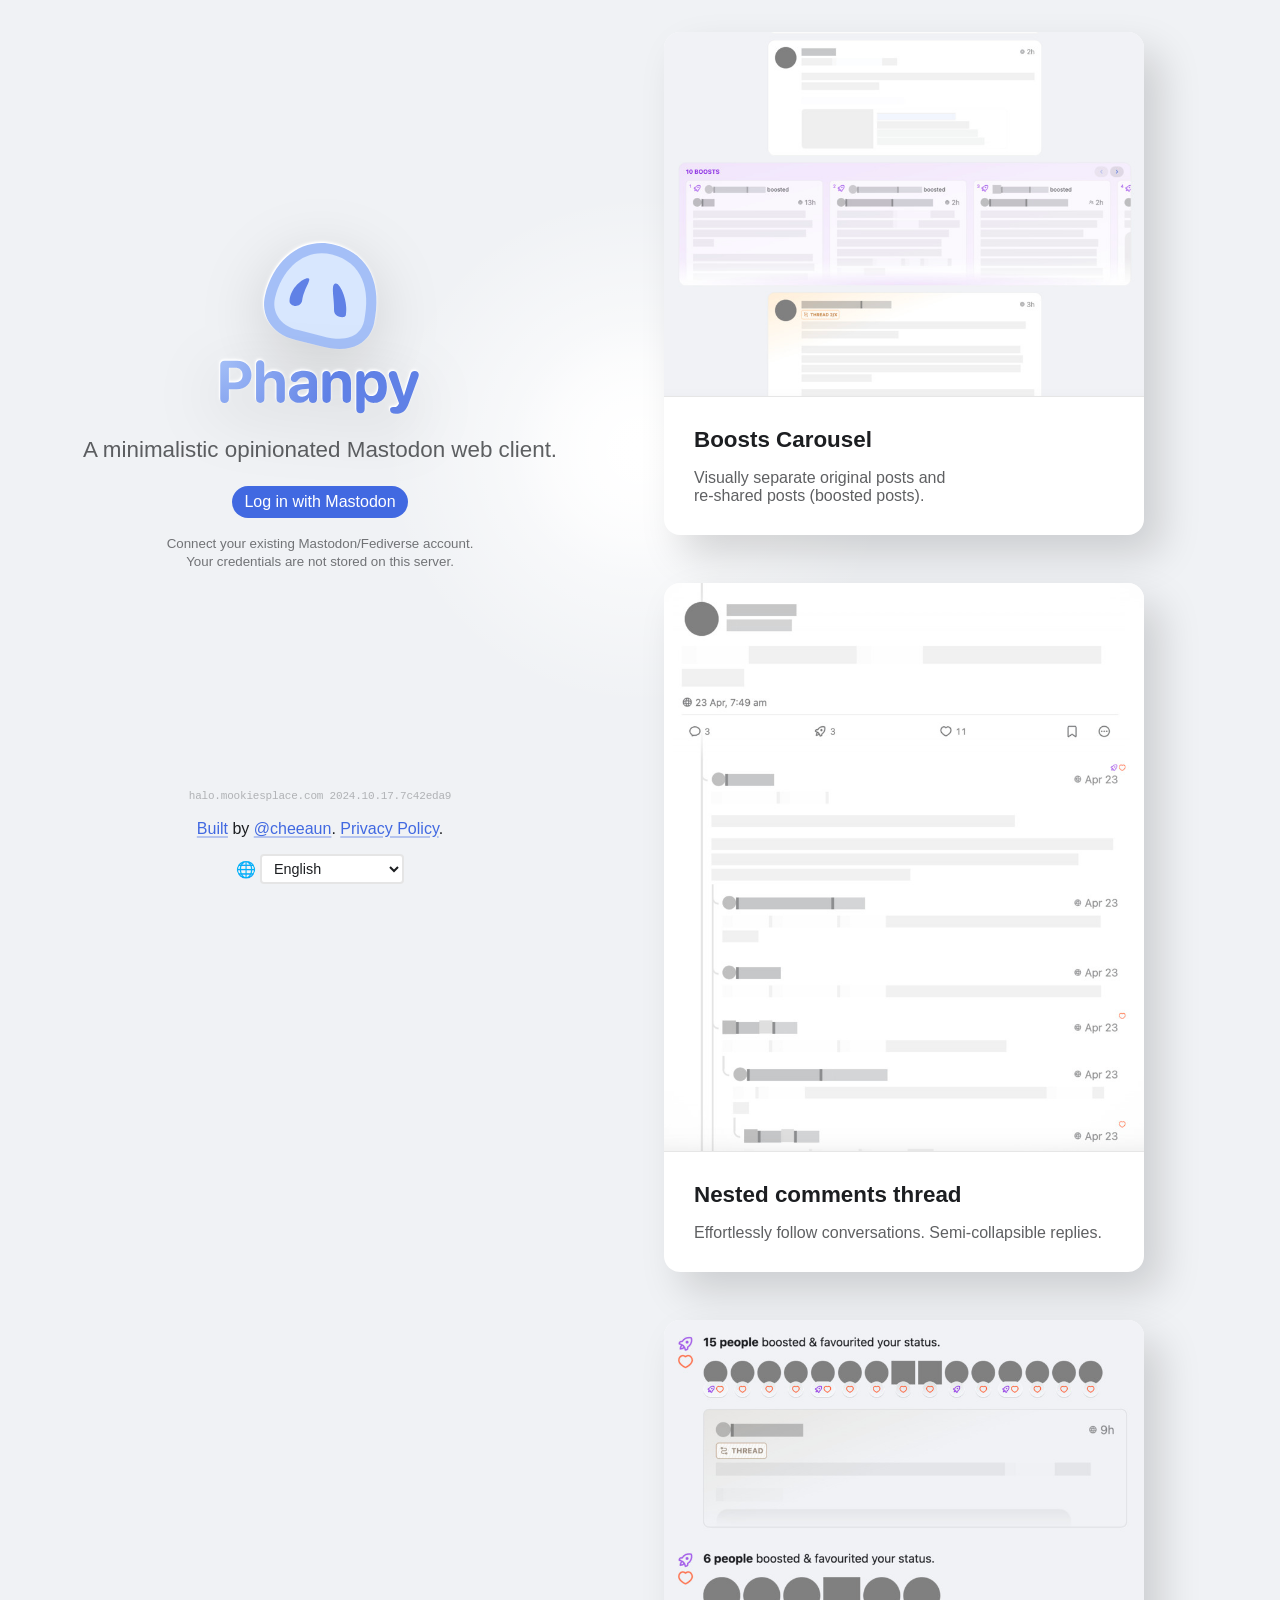
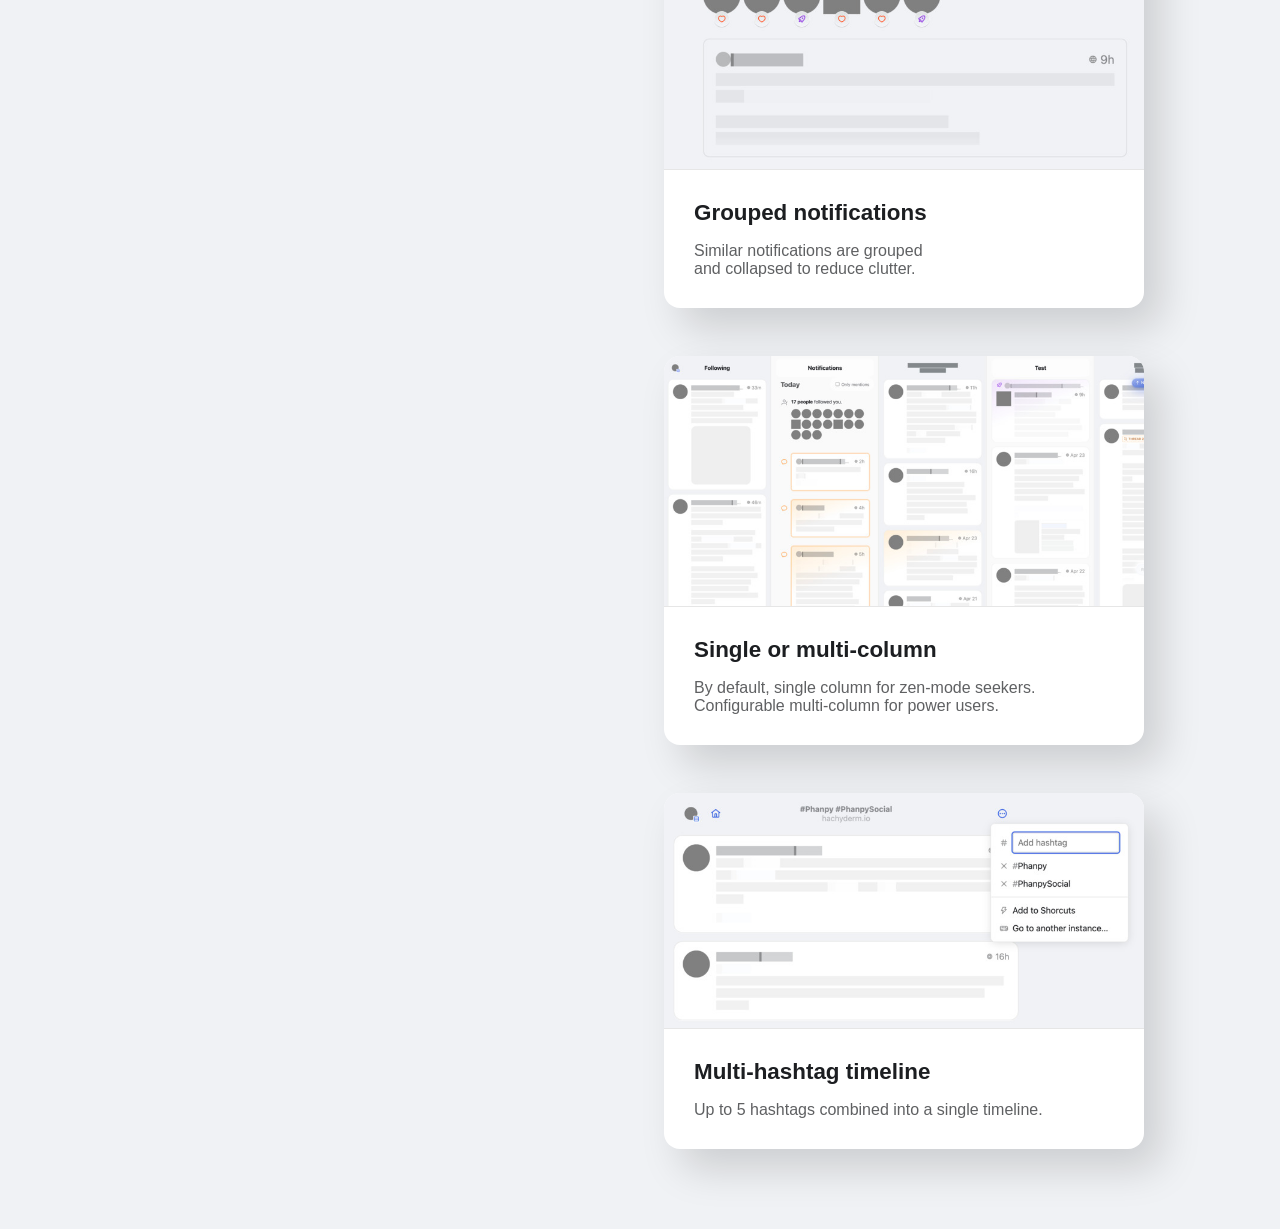
==== commit feaf4a49: "update" ====
--- a/index.html
+++ b/index.html
@@ -59,24 +59,29 @@
     <link rel="alternate" hreflang="ca-ES" href="https://halo.mookiesplace.com/?lang=ca-ES">
     <link rel="alternate" hreflang="cs-CZ" href="https://halo.mookiesplace.com/?lang=cs-CZ">
     <link rel="alternate" hreflang="de-DE" href="https://halo.mookiesplace.com/?lang=de-DE">
+    <link rel="alternate" hreflang="eo-UY" href="https://halo.mookiesplace.com/?lang=eo-UY">
     <link rel="alternate" hreflang="es-ES" href="https://halo.mookiesplace.com/?lang=es-ES">
     <link rel="alternate" hreflang="eu-ES" href="https://halo.mookiesplace.com/?lang=eu-ES">
     <link rel="alternate" hreflang="fa-IR" href="https://halo.mookiesplace.com/?lang=fa-IR">
     <link rel="alternate" hreflang="fi-FI" href="https://halo.mookiesplace.com/?lang=fi-FI">
     <link rel="alternate" hreflang="fr-FR" href="https://halo.mookiesplace.com/?lang=fr-FR">
     <link rel="alternate" hreflang="gl-ES" href="https://halo.mookiesplace.com/?lang=gl-ES">
+    <link rel="alternate" hreflang="it-IT" href="https://halo.mookiesplace.com/?lang=it-IT">
+    <link rel="alternate" hreflang="ja-JP" href="https://halo.mookiesplace.com/?lang=ja-JP">
     <link rel="alternate" hreflang="kab" href="https://halo.mookiesplace.com/?lang=kab">
     <link rel="alternate" hreflang="ko-KR" href="https://halo.mookiesplace.com/?lang=ko-KR">
+    <link rel="alternate" hreflang="lt-LT" href="https://halo.mookiesplace.com/?lang=lt-LT">
+    <link rel="alternate" hreflang="nb-NO" href="https://halo.mookiesplace.com/?lang=nb-NO">
+    <link rel="alternate" hreflang="nl-NL" href="https://halo.mookiesplace.com/?lang=nl-NL">
     <link rel="alternate" hreflang="pt-BR" href="https://halo.mookiesplace.com/?lang=pt-BR">
     <link rel="alternate" hreflang="pt-PT" href="https://halo.mookiesplace.com/?lang=pt-PT">
     <link rel="alternate" hreflang="ru-RU" href="https://halo.mookiesplace.com/?lang=ru-RU">
     <link rel="alternate" hreflang="zh-CN" href="https://halo.mookiesplace.com/?lang=zh-CN">
     <link rel="alternate" hreflang="x-default" href="https://halo.mookiesplace.com">
-    <script type="module" crossorigin src="./assets/main-2V0v7-Pc.js"></script>
-    <link rel="modulepreload" crossorigin href="./assets/useTitle-vhbEu7Bb.js">
-    <link rel="modulepreload" crossorigin href="./assets/tinyld-light-PxOyhYWY.js">
-    <link rel="modulepreload" crossorigin href="./assets/fuse-EQ8L2tlz.js">
-    <link rel="stylesheet" crossorigin href="./assets/style-Oi9ppAaB.css">
+    <script type="module" crossorigin src="./assets/main-92s_2Vv6.js"></script>
+    <link rel="modulepreload" crossorigin href="./assets/useTitle-rAqkRsZB.js">
+    <link rel="modulepreload" crossorigin href="./assets/fuse-HQ0Rt5-f.js">
+    <link rel="stylesheet" crossorigin href="./assets/style-Wrm_LoQi.css">
   <link rel="manifest" href="./manifest.webmanifest"><script id="vite-plugin-pwa:inline-sw">if('serviceWorker' in navigator) {window.addEventListener('load', () => {navigator.serviceWorker.register('./sw.js', { scope: './' })})}</script></head>
   <body>
     <div id="app"></div>
--- a/assets/style-Wrm_LoQi.css
+++ b/assets/style-Wrm_LoQi.css
@@ -0,0 +1,7 @@
+:root{--sai-top: env(safe-area-inset-top);--sai-right: env(safe-area-inset-right);--sai-bottom: env(safe-area-inset-bottom);--sai-left: env(safe-area-inset-left);--text-size: 16px;--main-width: 40em;-webkit-text-size-adjust:none;-moz-text-size-adjust:none;text-size-adjust:none;--hairline-width: 1px;--monospace-font: ui-monospace, "SFMono-Regular", Consolas, "Liberation Mono", Menlo, Courier, monospace;--blue-color: royalblue;--purple-color: blueviolet;--purple-fg-color: color-mix( in srgb-linear, var(--purple-color) 60%, var(--text-color) 40% );--purple-bg-color: color-mix(in srgb, var(--purple-color) 10%, transparent);--green-color: darkgreen;--orange-color: darkorange;--orange-light-bg-color: color-mix( in srgb, var(--orange-color) 20%, transparent );--orange-fg-color: color-mix( in srgb-linear, var(--orange-color) 60%, var(--text-color) 40% );--orange-bg-color: color-mix(in srgb, var(--orange-color) 10%, transparent);--red-color: orangered;--red-text-color: color-mix( in srgb-linear, var(--red-color) 60%, var(--text-color) 40% );--red-bg-color: color-mix(in lch, var(--red-color) 40%, transparent);--bg-color: #fff;--bg-faded-color: #f0f2f5;--bg-blur-color: rgba(255,255,255,.6);--bg-faded-blur-color: rgba(240,242,245,.6);--text-color: #1c1e21;--text-insignificant-color: rgba(28,30,33,.6);--link-color: var(--blue-color);--link-bg-color: rgba(65,105,225,.13333);--link-light-color: rgba(65,105,225,.6);--link-faded-color: rgba(65,105,225,.33333);--link-bg-hover-color: rgba(240,242,245,.6);--link-visited-color: mediumslateblue;--link-text-color: color-mix( in lch, var(--link-color) 60%, var(--text-color) 40% );--focus-ring-color: var(--link-color);--button-bg-color: var(--blue-color);--button-bg-blur-color: rgba(65,105,225,.66667);--button-text-color: white;--button-plain-bg-hover-color: rgba(128, 128, 128, .1);--reblog-color: var(--purple-color);--reblog-faded-color: rgba(137,43,226,.12549);--group-color: var(--green-color);--group-faded-color: rgba(0,100,0,.12549);--reply-to-color: var(--orange-color);--reply-to-text-color: #b36200;--favourite-color: var(--red-color);--reply-to-faded-color: rgba(255,166,0,.12549);--hashtag-color: LightSeaGreen;--hashtag-faded-color: color-mix( in srgb, var(--hashtag-color) 15%, transparent );--hashtag-text-color: color-mix( in lch, var(--hashtag-color) 40%, var(--text-color) 60% );--outline-color: rgba(128, 128, 128, .2);--outline-stronger-color: rgba(128, 128, 128, .4);--outline-hover-color: rgba(128, 128, 128, .7);--divider-color: rgba(0, 0, 0, .1);--backdrop-color: rgba(0, 0, 0, .1);--backdrop-darker-color: rgba(0, 0, 0, .25);--backdrop-solid-color: #eee;--img-bg-color: rgba(128, 128, 128, .2);--loader-color: rgba(28,30,33,.6);--comment-line-color: #e5e5e5;--drop-shadow-color: rgba(0, 0, 0, .15);--close-button-bg-color: rgba(0, 0, 0, .1);--close-button-bg-active-color: rgba(0, 0, 0, .2);--close-button-color: rgba(0, 0, 0, .5);--close-button-hover-color: rgba(0, 0, 0, 1);--private-note-text-color: var(--text-color);--private-note-bg-color: color-mix(in srgb, yellow 20%, var(--bg-color));--private-note-border-color: rgba(0, 0, 0, .2);--media-fg-color: #f0f2f5;--media-bg-color: #242526;--media-outline-color: color-mix(in lch, var(--media-fg-color), transparent);--timing-function: cubic-bezier(.3, .5, 0, 1);--spring-timing-funtion: cubic-bezier(.175, .885, .32, 1.275);--min-dimension: 88px;--forward: right;--backward: left;--to-forward: to right;--to-backward: to left}[dir=rtl]:root{--forward: left;--backward: right;--to-forward: to left;--to-backward: to right}@media (-webkit-min-device-pixel-ratio: 2),(min-resolution: 2dppx){:root{--hairline-width: .5px}}@media (prefers-color-scheme: dark){:root:where(:not(.is-light)){--blue-color: CornflowerBlue;--purple-color: #b190f1;--green-color: lightgreen;--orange-color: orange;--bg-color: #242526;--bg-faded-color: #18191a;--bg-blur-color: rgba(0,0,0,.6);--bg-faded-blur-color: rgba(24,25,26,.6);--text-color: #f0f2f5;--text-insignificant-color: rgba(240,242,245,.6);--link-light-color: rgba(100,148,237,.6);--link-faded-color: rgba(100,148,237,.53333);--link-bg-hover-color: rgba(52,53,55,.6);--link-visited-color: color-mix( in lch, mediumslateblue 70%, var(--text-color) 30% );--button-bg-color: color-mix( in srgb, var(--blue-color) 80%, var(--bg-color) 20% );--reblog-faded-color: rgba(177,144,241,.2549);--reply-to-text-color: var(--reply-to-color);--reply-to-faded-color: rgba(255,166,0,.0902);--divider-color: rgba(255, 255, 255, .1);--bg-blur-color: #24252699;--backdrop-color: rgba(0, 0, 0, .5);--backdrop-solid-color: #111;--loader-color: rgba(240,242,245,.6);--comment-line-color: #565656;--drop-shadow-color: rgba(0, 0, 0, .5);--close-button-bg-color: rgba(255, 255, 255, .2);--close-button-bg-active-color: rgba(255, 255, 255, .15);--close-button-color: rgba(255, 255, 255, .5);--close-button-hover-color: rgba(255, 255, 255, 1);--private-note-border-color: rgba(255, 255, 255, .2)}}:root:where(.is-dark){--blue-color: CornflowerBlue;--purple-color: #b190f1;--green-color: lightgreen;--orange-color: orange;--bg-color: #242526;--bg-faded-color: #18191a;--bg-blur-color: rgba(0,0,0,.6);--bg-faded-blur-color: rgba(24,25,26,.6);--text-color: #f0f2f5;--text-insignificant-color: rgba(240,242,245,.6);--link-light-color: rgba(100,148,237,.6);--link-faded-color: rgba(100,148,237,.53333);--link-bg-hover-color: rgba(52,53,55,.6);--link-visited-color: color-mix( in lch, mediumslateblue 70%, var(--text-color) 30% );--button-bg-color: color-mix( in srgb, var(--blue-color) 80%, var(--bg-color) 20% );--reblog-faded-color: rgba(177,144,241,.2549);--reply-to-text-color: var(--reply-to-color);--reply-to-faded-color: rgba(255,166,0,.0902);--divider-color: rgba(255, 255, 255, .1);--bg-blur-color: #24252699;--backdrop-color: rgba(0, 0, 0, .5);--backdrop-solid-color: #111;--loader-color: rgba(240,242,245,.6);--comment-line-color: #565656;--drop-shadow-color: rgba(0, 0, 0, .5);--close-button-bg-color: rgba(255, 255, 255, .2);--close-button-bg-active-color: rgba(255, 255, 255, .15);--close-button-color: rgba(255, 255, 255, .5);--close-button-hover-color: rgba(255, 255, 255, 1);--private-note-border-color: rgba(255, 255, 255, .2)}*,*:before,*:after{box-sizing:border-box}[dir]{text-align:start}html{-webkit-text-size-adjust:100%;-moz-text-size-adjust:100%;text-size-adjust:100%}body{font-family:ui-rounded,-apple-system,BlinkMacSystemFont,Segoe UI,Roboto,Ubuntu,Cantarell,Noto Sans,sans-serif;font-size:16px;font-size:var(--text-size);word-wrap:break-word}@media (display-mode: standalone){html,body{overscroll-behavior-y:none}}a{color:#4169e1;color:var(--link-color);text-decoration-color:#4169e155;text-decoration-color:var(--link-faded-color);text-decoration-thickness:2px;text-underline-offset:2px;word-wrap:anywhere}a:hover,a:focus{text-decoration-color:#4169e1;text-decoration-color:var(--link-color)}img{max-width:100%}hr{height:2px;border:0;padding:0;margin:16px 0;background-image:-webkit-linear-gradient(left,transparent,rgba(0,0,0,.1),transparent);background-image:linear-gradient(to right,transparent,rgba(0,0,0,.1),transparent);background-image:-webkit-linear-gradient(left,transparent,var(--divider-color),transparent);background-image:linear-gradient(to right,transparent,var(--divider-color),transparent)}button,input,select,textarea{font-family:inherit;font-size:inherit;line-height:inherit;max-width:100%}button,.button{display:inline-block;padding:8px 12px;border-radius:2.5em;border:0;background-color:#4169e1;background-color:var(--button-bg-color);color:#fff;color:var(--button-text-color);line-height:1;vertical-align:middle;-webkit-text-decoration:none;text-decoration:none;-webkit-user-select:none;-moz-user-select:none;user-select:none}button[hidden]{display:none}button:not(.does-not-exist)>*,.button>*{vertical-align:middle;pointer-events:none}button:not(.does-not-exist):not(:disabled):not(.disabled):hover{cursor:pointer;-webkit-filter:brightness(1.05);filter:brightness(1.05)}button:not(.does-not-exist):not(:disabled):not(.disabled):focus{cursor:pointer;-webkit-filter:brightness(1.05);filter:brightness(1.05)}.button:not(:disabled):not(.disabled):hover{cursor:pointer;-webkit-filter:brightness(1.05);filter:brightness(1.05)}.button:not(:disabled):not(.disabled):focus{cursor:pointer;-webkit-filter:brightness(1.05);filter:brightness(1.05)}button:not(.does-not-exist):not(:disabled):not(.disabled):active{-webkit-filter:brightness(.8);filter:brightness(.8)}.button:not(:disabled):not(.disabled):active{-webkit-filter:brightness(.8);filter:brightness(.8)}button:disabled:not(.does-not-exist){opacity:.5}.button.disabled{opacity:.5}button.plain:not(.does-not-exist),.button.plain{background-color:transparent;color:#4169e1;color:var(--link-color);-webkit-backdrop-filter:blur(12px);backdrop-filter:blur(12px)}button.plain2:not(.does-not-exist),.button.plain2{background-color:transparent;color:#4169e1;color:var(--link-color);-webkit-backdrop-filter:blur(12px) invert(.1);backdrop-filter:blur(12px) invert(.1)}button.plain3:not(.does-not-exist),.button.plain3{background-color:transparent;color:#fff;color:var(--button-text-color);-webkit-backdrop-filter:blur(12px) invert(.25);backdrop-filter:blur(12px) invert(.25)}button.plain4:not(.does-not-exist),.button.plain4{background-color:transparent;color:#1c1e2199;color:var(--text-insignificant-color)}button.plain4:not(.does-not-exist):not(:disabled):not(.disabled):hover{color:#1c1e21;color:var(--text-color)}button.plain4:not(.does-not-exist):not(:disabled):not(.disabled):focus{color:#1c1e21;color:var(--text-color)}.button.plain4:not(:disabled):not(.disabled):hover{color:#1c1e21;color:var(--text-color)}.button.plain4:not(:disabled):not(.disabled):focus{color:#1c1e21;color:var(--text-color)}button.plain5:not(.does-not-exist),.button.plain5{background-color:transparent;color:#4169e1;color:var(--link-color);-webkit-text-decoration:underline;text-decoration:underline;text-decoration-color:#4169e155;text-decoration-color:var(--link-faded-color)}button.plain5:not(.does-not-exist):not(:disabled):not(.disabled):hover{-webkit-text-decoration:underline;text-decoration:underline}button.plain5:not(.does-not-exist):not(:disabled):not(.disabled):focus{-webkit-text-decoration:underline;text-decoration:underline}.button.plain5:not(:disabled):not(.disabled):hover{-webkit-text-decoration:underline;text-decoration:underline}.button.plain5:not(:disabled):not(.disabled):focus{-webkit-text-decoration:underline;text-decoration:underline}button.plain6:not(.does-not-exist),.button.plain6{background-color:#fff9;background-color:var(--bg-blur-color);color:#4169e1;color:var(--link-color);border:1px solid royalblue;border:1px solid var(--link-color)}button.plain6:not(.does-not-exist):not(:disabled):not(.disabled):hover{background-color:#4169e122;background-color:var(--link-bg-color)}button.plain6:not(.does-not-exist):not(:disabled):not(.disabled):focus{background-color:#4169e122;background-color:var(--link-bg-color)}.button.plain6:not(:disabled):not(.disabled):hover{background-color:#4169e122;background-color:var(--link-bg-color)}.button.plain6:not(:disabled):not(.disabled):focus{background-color:#4169e122;background-color:var(--link-bg-color)}button.light:not(.does-not-exist),.button.light{background-color:#f0f2f5;background-color:var(--bg-faded-color);color:#1c1e21;color:var(--text-color);border:1px solid rgba(128,128,128,.2);border:1px solid var(--outline-color)}button.light:not(.does-not-exist):not(:disabled):not(.disabled):hover{border-color:#808080b3;border-color:var(--outline-hover-color)}button.light:not(.does-not-exist):not(:disabled):not(.disabled):focus{border-color:#808080b3;border-color:var(--outline-hover-color)}.button.light:not(:disabled):not(.disabled):hover{border-color:#808080b3;border-color:var(--outline-hover-color)}.button.light:not(:disabled):not(.disabled):focus{border-color:#808080b3;border-color:var(--outline-hover-color)}button.light.danger:not(.does-not-exist):not(:disabled):not(.disabled){color:#ff4500;color:var(--red-color)}.button.light.danger:not(:disabled):not(.disabled){color:#ff4500;color:var(--red-color)}button.block:not(.does-not-exist),.button.block{display:block;width:100%;padding:12px}button.textual:not(.does-not-exist),.button.textual{padding:0;margin:0;vertical-align:baseline;color:#4169e1;color:var(--link-color);background-color:transparent;border-radius:0}button.swap:not(.does-not-exist),.button.swap{display:grid;grid-template-columns:1fr;grid-template-rows:1fr}button.swap:not(.does-not-exist)>*,.button.swap>*{grid-column:1;grid-row:1;-webkit-transition:opacity .3s;transition:opacity .3s}button.swap:not(.does-not-exist)>:nth-child(2){opacity:0}.button.swap>:nth-child(2){opacity:0}button.swap:not(.does-not-exist):hover>:nth-child(2){opacity:1}button.swap:not(.does-not-exist):focus>:nth-child(2){opacity:1}.button.swap:hover>:nth-child(2){opacity:1}.button.swap:focus>:nth-child(2){opacity:1}button.swap[data-swap-state=danger]:not(.does-not-exist):hover,button.swap[data-swap-state=danger]:not(.does-not-exist):focus,.button.swap[data-swap-state=danger]:hover,.button.swap[data-swap-state=danger]:focus{color:#ff4500;color:var(--red-color);border-color:#ff4500;border-color:var(--red-color)}button.swap:not(.does-not-exist):hover>:nth-child(1){opacity:0}button.swap:not(.does-not-exist):focus>:nth-child(1){opacity:0}.button.swap:hover>:nth-child(1){opacity:0}.button.swap:focus>:nth-child(1){opacity:0}input[type=text],input[type=search],textarea,select{color:#1c1e21;color:var(--text-color);background-color:#fff;background-color:var(--bg-color);border:2px solid rgba(0,0,0,.1);border:2px solid var(--divider-color);padding:8px;border-radius:4px}input[type=text]:focus,input[type=search]:focus,textarea:focus,select:focus{border-color:#80808033;border-color:var(--outline-color)}input[type=text].large,textarea.large,select.large,button.large{font-size:125%;padding:12px}textarea:disabled{background-color:#f0f2f5;background-color:var(--bg-faded-color)}input.block[type=text],input.block[type=search],textarea.block:not(.does-not-exist),select.block:not(.does-not-exist){display:block;width:100%}button.small:not(.does-not-exist),.button.small,select.small:not(.does-not-exist){font-size:90%;padding:4px 8px}.button.centered{display:-webkit-inline-box;display:inline-flex;-webkit-box-pack:center;justify-content:center;-webkit-box-align:center;align-items:center}select.plain{border:0;background-color:transparent}pre{-moz-tab-size:2;-o-tab-size:2;tab-size:2}pre code,code,kbd{font-size:90%;font-family:ui-monospace,SFMono-Regular,Consolas,Liberation Mono,Menlo,Courier,monospace;font-family:var(--monospace-font)}@media (prefers-color-scheme: dark){:where(html:not(.is-light)) button.plain2:not(.does-not-exist),:where(html:not(.is-light)) .button.plain2{-webkit-backdrop-filter:blur(12px) brightness(.5);backdrop-filter:blur(12px) brightness(.5)}}:where(html.is-dark) button.plain2:not(.does-not-exist),:where(html.is-dark) .button.plain2{-webkit-backdrop-filter:blur(12px) brightness(.5);backdrop-filter:blur(12px) brightness(.5)}[tabindex="-1"]{outline:0}:not([tabindex="-1"]):focus-visible{outline:2px solid royalblue;outline:2px solid var(--focus-ring-color)}.ib{display:inline-block}.spacer{-webkit-box-flex:1;flex-grow:1}.insignificant{color:#1c1e2199;color:var(--text-insignificant-color)}.more-insignificant{opacity:.5}.hide-until-focus-visible{display:none}:has(:focus-visible) .hide-until-focus-visible{display:inline;display:initial}.bidi-isolate{direction:ltr;direction:initial;unicode-bidi:isolate}@-webkit-keyframes appear{0%{opacity:0}to{opacity:1}}@keyframes appear{0%{opacity:0}to{opacity:1}}@-webkit-keyframes appear-smooth{0%{opacity:0;-webkit-transform:scale(.98);transform:scale(.98)}to{opacity:1;-webkit-transform:scale(1);transform:scale(1)}}@keyframes appear-smooth{0%{opacity:0;-webkit-transform:scale(.98);transform:scale(.98)}to{opacity:1;-webkit-transform:scale(1);transform:scale(1)}}@-webkit-keyframes fade-in{0%{opacity:0;-webkit-transform:translateY(10px);transform:translateY(10px)}to{opacity:1;-webkit-transform:translateY(0);transform:translateY(0)}}@keyframes fade-in{0%{opacity:0;-webkit-transform:translateY(10px);transform:translateY(10px)}to{opacity:1;-webkit-transform:translateY(0);transform:translateY(0)}}@-webkit-keyframes slide-up{0%{-webkit-transform:translateY(100%);transform:translateY(100%)}to{-webkit-transform:translateY(0);transform:translateY(0)}}@keyframes slide-up{0%{-webkit-transform:translateY(100%);transform:translateY(100%)}to{-webkit-transform:translateY(0);transform:translateY(0)}}@-webkit-keyframes slide-up-smooth{0%{opacity:0;-webkit-transform:translateY(100%);transform:translateY(100%)}to{opacity:1;-webkit-transform:translateY(0);transform:translateY(0)}}@keyframes slide-up-smooth{0%{opacity:0;-webkit-transform:translateY(100%);transform:translateY(100%)}to{opacity:1;-webkit-transform:translateY(0);transform:translateY(0)}}@-webkit-keyframes position-object{0%{object-position:50% 50%}25%{object-position:0% 0%}75%{object-position:100% 100%}to{object-position:50% 50%}}@keyframes position-object{0%{-o-object-position:50% 50%;object-position:50% 50%}25%{-o-object-position:0% 0%;object-position:0% 0%}75%{-o-object-position:100% 100%;object-position:100% 100%}to{-o-object-position:50% 50%;object-position:50% 50%}}@-webkit-keyframes shazam{0%{grid-template-rows:0fr}to{grid-template-rows:1fr}}@keyframes shazam{0%{grid-template-rows:0fr}to{grid-template-rows:1fr}}.shazam-container{display:grid;grid-template-rows:1fr;-webkit-transition:grid-template-rows .5s ease-in-out;transition:grid-template-rows .5s ease-in-out}.shazam-container:not(.no-animation){-webkit-animation:shazam .5s ease-in-out both!important;animation:shazam .5s ease-in-out both!important}.shazam-container[hidden]{grid-template-rows:0fr}.shazam-container-inner{overflow:hidden}@-webkit-keyframes shazam-horizontal{0%{grid-template-columns:0fr}to{grid-template-columns:1fr}}@keyframes shazam-horizontal{0%{grid-template-columns:0fr}to{grid-template-columns:1fr}}.shazam-container-horizontal{display:grid;grid-template-columns:1fr;-webkit-transition:grid-template-columns .5s ease-in-out;transition:grid-template-columns .5s ease-in-out;white-space:nowrap}.shazam-container-horizontal:not(.no-animation){-webkit-animation:shazam-horizontal .5s ease-in-out both!important;animation:shazam-horizontal .5s ease-in-out both!important}.shazam-container-horizontal[hidden]{grid-template-columns:0fr}@-webkit-keyframes spin{to{-webkit-transform:rotate(360deg);transform:rotate(360deg)}}@keyframes spin{to{-webkit-transform:rotate(360deg);transform:rotate(360deg)}}.szh-menu{margin:0;padding:0;list-style:none;box-sizing:border-box;width:-webkit-max-content;width:-moz-max-content;width:max-content;z-index:100;border:1px solid rgba(0,0,0,.1);background-color:#fff}.szh-menu:focus{outline:none}.szh-menu__arrow{box-sizing:border-box;width:.75rem;height:.75rem;background-color:#fff;border:1px solid transparent;border-left-color:#0000001a;border-top-color:#0000001a;z-index:-1}.szh-menu__arrow--dir-left{right:-.375rem;-webkit-transform:translateY(-50%) rotate(135deg);transform:translateY(-50%) rotate(135deg)}.szh-menu__arrow--dir-right{left:-.375rem;-webkit-transform:translateY(-50%) rotate(-45deg);transform:translateY(-50%) rotate(-45deg)}.szh-menu__arrow--dir-top{bottom:-.375rem;-webkit-transform:translateX(-50%) rotate(-135deg);transform:translate(-50%) rotate(-135deg)}.szh-menu__arrow--dir-bottom{top:-.375rem;-webkit-transform:translateX(-50%) rotate(45deg);transform:translate(-50%) rotate(45deg)}.szh-menu__item{cursor:pointer}.szh-menu__item:focus{outline:none}.szh-menu__item--hover{background-color:#ebebeb}.szh-menu__item--focusable{cursor:default;background-color:inherit}.szh-menu__item--disabled{cursor:default;color:#aaa}.szh-menu__group{box-sizing:border-box}.szh-menu__radio-group{margin:0;padding:0;list-style:none}.szh-menu__divider{height:1px;margin:.5rem 0;background-color:#0000001f}.szh-menu-button{box-sizing:border-box}/*!
+ * Toastify js 1.12.0
+ * https://github.com/apvarun/toastify-js
+ * @license MIT licensed
+ *
+ * Copyright (C) 2018 Varun A P
+ */.toastify{padding:12px 20px;color:#fff;display:inline-block;box-shadow:0 3px 6px -1px #0000001f,0 10px 36px -4px #4d60e84d;background:-webkit-linear-gradient(315deg,#73a5ff,#5477f5);background:linear-gradient(135deg,#73a5ff,#5477f5);position:fixed;opacity:0;-webkit-transition:all .4s cubic-bezier(.215,.61,.355,1);transition:all .4s cubic-bezier(.215,.61,.355,1);border-radius:2px;cursor:pointer;-webkit-text-decoration:none;text-decoration:none;max-width:calc(50% - 20px);z-index:2147483647}.toastify.on{opacity:1}.toast-close{background:transparent;border:0;color:#fff;cursor:pointer;font-family:inherit;font-size:1em;opacity:.4;padding:0 5px}.toastify-right{right:15px}.toastify-left{left:15px}.toastify-top{top:-150px}.toastify-bottom{bottom:-150px}.toastify-rounded{border-radius:25px}.toastify-avatar{width:1.5em;height:1.5em;margin:-7px 5px;border-radius:2px}.toastify-center{margin-left:auto;margin-right:auto;left:0;right:0;max-width:-webkit-fit-content;max-width:fit-content;max-width:-moz-fit-content}@media only screen and (max-width: 360px){.toastify-right,.toastify-left{margin-left:auto;margin-right:auto;left:0;right:0;max-width:-webkit-fit-content;max-width:-moz-fit-content;max-width:fit-content}}html,body{margin:0;padding:0;background-color:var(--bg-color);color:var(--text-color);overflow-x:hidden}body{touch-action:pan-x pan-y}#app{min-height:100vh;min-height:100dvh;display:-webkit-box;display:flex;-webkit-box-align:center;align-items:center;-webkit-box-pack:center;justify-content:center}#app-standalone{background-color:var(--bg-faded-color)}a.mention{text-decoration-line:none}a.mention span{text-decoration-line:underline;text-decoration-color:inherit;text-decoration-thickness:2px;text-underline-offset:2px;font-variant-numeric:slashed-zero;-webkit-font-feature-settings:"ss01","zero";font-feature-settings:"ss01","zero"}a.mention span{color:var(--text-color)}a[href^=http][rel*=nofollow]:visited:not(:has(div)){color:var(--link-visited-color);text-decoration-color:var(--link-visited-color)}.deck-container{width:100%;height:100vh;height:100dvh;overflow:auto;overflow-x:hidden;-webkit-transition:opacity .1s ease-in-out;transition:opacity .1s ease-in-out;overscroll-behavior:contain;scroll-behavior:smooth;background-color:var(--bg-color);-webkit-box-flex:1;flex-grow:1;-webkit-transform:translateZ(0);transform:translateZ(0)}@media (hover: hover){.deck-container{overscroll-behavior:auto}}.deck-container[hidden]{display:block;position:absolute;-webkit-user-select:none;-moz-user-select:none;user-select:none;pointer-events:none;opacity:0;content-visibility:hidden}.deck-container,.deck.contained{scroll-padding-top:3em}#home-page~.deck-container,#welcome~.deck-container,#columns~.deck-container,#loader-root~.deck-container{z-index:10;position:fixed;top:0;right:0;bottom:0;left:0}#home-page:has(~.deck-container){position:absolute;-webkit-user-select:none;-moz-user-select:none;user-select:none;pointer-events:none;opacity:0}#welcome:has(~.deck-container){position:absolute;-webkit-user-select:none;-moz-user-select:none;user-select:none;pointer-events:none;opacity:0}#columns:has(~.deck-container){position:absolute;-webkit-user-select:none;-moz-user-select:none;user-select:none;pointer-events:none;opacity:0}#loader-root:has(~.deck-container){position:absolute;-webkit-user-select:none;-moz-user-select:none;user-select:none;pointer-events:none;opacity:0}.deck{min-height:100vh;min-height:100dvh;margin:auto;width:var(--main-width);max-width:100%;background-color:var(--bg-color);overflow-anchor:auto}.deck.wide{width:60em}.deck.contained{overflow:auto;overflow-x:hidden;height:100vh;height:100dvh;overscroll-behavior:contain}@media (hover: hover){.deck.contained{overscroll-behavior:auto}}.deck>header{position:sticky;top:0;z-index:1;cursor:default;z-index:10;-webkit-user-select:none;-moz-user-select:none;-webkit-transition:-webkit-transform .5s ease-in-out;transition:-webkit-transform .5s ease-in-out;transition:transform .5s ease-in-out;transition:transform .5s ease-in-out,-webkit-transform .5s ease-in-out;user-select:none}.deck>header .header-double-lines{font-size:90%!important;cursor:pointer}.deck>header .header-double-lines div{font-weight:400;color:var(--text-insignificant-color)}.deck>header[hidden]{display:block;-webkit-transform:translateY(-100%);transform:translateY(-100%);pointer-events:none;-webkit-user-select:none;-moz-user-select:none;user-select:none}.deck>header .header-grid{background-color:var(--bg-color);border-bottom:var(--hairline-width) solid var(--divider-color);min-height:3em;display:grid;grid-template-columns:1fr minmax(0,-webkit-max-content) 1fr;grid-template-columns:1fr minmax(0,max-content) 1fr;-webkit-box-align:center;align-items:center;white-space:nowrap}.deck>header .header-grid>.header-side:last-of-type{text-align:end;grid-column:3}.deck>header .header-grid button.plain:not(.does-not-exist),.deck>header .header-grid .button.plain{-webkit-backdrop-filter:none;backdrop-filter:none}.deck>header .header-grid h1{margin:0 8px;padding:0;font-size:1.2em;text-align:center;overflow:hidden;text-overflow:ellipsis;white-space:nowrap}.deck>header .header-grid.header-grid-2{grid-template-columns:1fr -webkit-max-content;grid-template-columns:1fr max-content}.deck>header .header-grid-2 h1{text-align:start;-webkit-padding-start:8px;padding-inline-start:8px}.deck>header .header-grid h1:has(.ancestors-indicator){display:-webkit-box;display:flex;gap:8px;-webkit-box-align:center;align-items:center;max-width:-webkit-fit-content;max-width:-moz-fit-content;max-width:fit-content}.deck>header .header-grid h1:has(.ancestors-indicator) .hero-heading{-webkit-box-flex:1;flex:1;overflow:hidden;text-overflow:ellipsis;white-space:nowrap}.deck h2{font-size:1.45em}.deck.padded-bottom .timeline>li:last-child{padding-bottom:80vh!important;padding-bottom:80dvh!important}@-webkit-keyframes indeterminate-bar{0%{-webkit-transform:translateX(-50%);transform:translate(-50%);opacity:.25}50%{opacity:1}to{-webkit-transform:translateX(50%);transform:translate(50%);opacity:.25}}@keyframes indeterminate-bar{0%{-webkit-transform:translateX(-50%);transform:translate(-50%);opacity:.25}50%{opacity:1}to{-webkit-transform:translateX(50%);transform:translate(50%);opacity:.25}}@-webkit-keyframes indeterminate-bar-rtl{0%{-webkit-transform:translateX(50%);transform:translate(50%);opacity:.25}50%{opacity:1}to{-webkit-transform:translateX(-50%);transform:translate(-50%);opacity:.25}}@keyframes indeterminate-bar-rtl{0%{-webkit-transform:translateX(50%);transform:translate(50%);opacity:.25}50%{opacity:1}to{-webkit-transform:translateX(-50%);transform:translate(-50%);opacity:.25}}.deck>header.loading:after{pointer-events:none;content:"";display:block;height:4px;position:absolute;bottom:0;width:50%;left:25%;background-image:-webkit-radial-gradient(bottom,farthest-side,var(--link-color),transparent);background-image:radial-gradient(farthest-side at bottom,var(--link-color),transparent);-webkit-animation:indeterminate-bar 1s ease-in-out infinite alternate;animation:indeterminate-bar 1s ease-in-out infinite alternate}[dir=rtl] :is(.deck>header.loading::-csstools-invalid-after){-webkit-animation-name:indeterminate-bar-rtl;animation-name:indeterminate-bar-rtl}@media (min-width: 40em){.deck>header.loading:after{height:8px}}.timeline{margin:0 auto;padding:0}.timeline.timeline-media{--grid-gap: 8px;display:grid;grid-template-columns:1fr;grid-auto-rows:-webkit-fit-content;grid-auto-rows:fit-content;grid-gap:8px;grid-gap:var(--grid-gap);gap:8px;gap:var(--grid-gap);padding:8px;padding:var(--grid-gap)}.timeline.timeline-media:not(#columns .timeline.timeline-media){background-color:var(--bg-faded-color)}@media (min-width: 320px){.timeline.timeline-media{grid-template-columns:1fr 1fr}}@media (min-width: 40em){.timeline.timeline-media:not(#columns .timeline.timeline-media){--grid-gap: 16px;grid-template-columns:1fr 1fr 1fr}.timeline.timeline-media:not(#columns .timeline.timeline-media){width:95vw;max-width:1056px;-webkit-transform:translateX(calc(-50% + var(--main-width) / 2));transform:translate(calc(-50% + var(--main-width) / 2))}[dir=rtl] .timeline.timeline-media:not(#columns .timeline.timeline-media){-webkit-transform:translateX(calc(50% - var(--main-width) / 2));transform:translate(calc(50% - var(--main-width) / 2))}#columns .timeline.timeline-media{padding-inline:0}}.timeline.timeline-media li{padding:0!important;margin:0!important;border:0!important;overflow:visible!important;background-color:transparent!important;box-shadow:none!important}@supports (grid-template-rows: masonry){.timeline.timeline-media{grid-template-rows:masonry;masonry-auto-flow:pack}.timeline.timeline-media .media-post a{aspect-ratio:revert!important}.timeline.timeline-media .media-post a video,.timeline.timeline-media .media-post a img,.timeline.timeline-media .media-post a audio{min-height:var(--min-dimension)}}@media (min-width: 40em){.deck-container-media-first .timeline>li:not(.timeline-item-carousel):not(.timeline-item-container):has(.status-media-first){width:-webkit-fit-content;width:-moz-fit-content;width:fit-content;max-width:min(480px,100%)}}.deck-container-media-first .timeline>li:not(.timeline-item-carousel):not(.timeline-item-container):has(.status-media-first){background-color:transparent!important;border:0!important;box-shadow:none!important;margin-inline:auto!important}.deck-container-media-first .timeline>li:not(.timeline-item-carousel):not(.timeline-item-container):has(.status-media-first):not(:first-child){margin-block:32px}.deck-container-media-first .timeline>li:not(.timeline-item-carousel):not(.timeline-item-container):has(.status-media-first):has(.skeleton){width:100%}.deck-container-media-first .timeline>li:not(.timeline-item-carousel):not(.timeline-item-container):has(.media[data-orientation=landscape]){max-width:100%}.deck-container-media-first .timeline .status-link:has(.status-media-first):hover{background-color:transparent}.timeline.grow{padding-bottom:calc(env(safe-area-inset-bottom) + 16px)}.timeline>li{list-style:none;margin:0;padding:0;border-bottom:var(--hairline-width) solid var(--divider-color);--line-dir: var(--to-forward)}.timeline>li+li:not(.timeline-item-carousel):not(.hero):not(.ancestor){content-visibility:auto;contain-intrinsic-size:auto 160px}.timeline.contextual>li:focus-visible{content-visibility:visible!important}.timeline.contextual>li:hover{content-visibility:visible!important}.timeline.flat>li{border-bottom:none}.timeline.contextual{--thread-start: 40px;--line-start: 40px;--line-width: 3px;--line-end: calc(var(--line-start) + var(--line-width));--line-margin-end: 16px;--line-radius: 10px;--line-diameter: calc(var(--line-radius) * 2);--avatar-size: 50px;--avatar-margin-start: 16px;--avatar-margin-end: 12px;--line-curve: 45deg}[dir=rtl] .timeline.contextual{--line-curve: -45deg}.timeline.contextual>li{background-image:-webkit-linear-gradient(var(--line-dir),transparent,transparent var(--line-start),var(--comment-line-color) var(--line-start),var(--comment-line-color) var(--line-end),transparent var(--line-end),transparent);background-image:linear-gradient(var(--line-dir),transparent,transparent var(--line-start),var(--comment-line-color) var(--line-start),var(--comment-line-color) var(--line-end),transparent var(--line-end),transparent);background-repeat:no-repeat;-webkit-transition:opacity .3s ease-in-out;transition:opacity .3s ease-in-out}.timeline.contextual>li:first-child{background-position:0 calc(16px + var(--avatar-size))}.timeline.contextual>li:last-child{background-size:100% 20px}.timeline.contextual>li:only-child{background-image:none}.timeline.contextual>li.descendant{position:relative}.timeline.contextual>li.descendant{padding-bottom:1em}.timeline.contextual>li.descendant:not(.thread)>.status-link,.timeline.contextual>li.descendant:not(.thread)>.status-focus{-webkit-padding-start:40px;padding-inline-start:40px}.timeline.contextual .replies[data-scroll-left]:not([data-scroll-left="0"]){background-color:var(--bg-color);box-shadow:inset 0 -3px var(--comment-line-color),inset 0 3px var(--comment-line-color);overscroll-behavior-x:contain}.timeline.contextual .replies[data-comments-level="4"]{overflow-x:auto}.timeline.contextual .replies[data-comments-level="4"]:has(.replies){overflow-x:auto;-webkit-mask-image:-webkit-linear-gradient(var(--to-backward),transparent,black 32px);mask-image:linear-gradient(var(--to-backward),transparent,black 32px)}.timeline.contextual .replies[data-comments-level="4"]:has(.replies)>.replies-summary{border-top:2px dashed var(--divider-color)}.timeline.contextual .replies[data-comments-level="4"] .replies[data-comments-level-overflow=true] .status{min-width:min(20em,80vw)}.timeline.contextual>li.descendant.thread>.status-link+.replies .replies-summary,.timeline.contextual>li.descendant.thread>.status-focus+.replies .replies-summary{-webkit-margin-start:calc(var(--avatar-size) + var(--avatar-margin-start) + var(--avatar-margin-end) + (var(--line-margin-end) * (var(--comments-level) - 1)));margin-inline-start:calc(var(--avatar-size) + var(--avatar-margin-start) + var(--avatar-margin-end) + (var(--line-margin-end) * (var(--comments-level) - 1)))}.timeline.contextual>li.descendant.thread>.status-link+.replies .status-link,.timeline.contextual>li.descendant.thread>.status-link+.replies .status-focus,.timeline.contextual>li.descendant.thread>.status-focus+.replies .status-link,.timeline.contextual>li.descendant.thread>.status-focus+.replies .status-focus{-webkit-padding-start:calc(var(--avatar-size) + var(--avatar-margin-start) + var(--avatar-margin-end) + (var(--line-margin-end) * (var(--comments-level) - 1)));padding-inline-start:calc(var(--avatar-size) + var(--avatar-margin-start) + var(--avatar-margin-end) + (var(--line-margin-end) * (var(--comments-level) - 1)))}.timeline.contextual>li.descendant:not(.thread)>.status-link+.replies .replies-summary,.timeline.contextual>li.descendant:not(.thread)>.status-focus+.replies .replies-summary{-webkit-margin-start:calc(var(--thread-start) + var(--line-margin-end) * var(--comments-level));margin-inline-start:calc(var(--thread-start) + var(--line-margin-end) * var(--comments-level))}.timeline.contextual>li.descendant:not(.thread)>.status-link+.replies .status-link,.timeline.contextual>li.descendant:not(.thread)>.status-link+.replies .status-focus,.timeline.contextual>li.descendant:not(.thread)>.status-focus+.replies .status-link,.timeline.contextual>li.descendant:not(.thread)>.status-focus+.replies .status-focus{-webkit-padding-start:calc(var(--thread-start) + var(--line-margin-end) * var(--comments-level));padding-inline-start:calc(var(--thread-start) + var(--line-margin-end) * var(--comments-level))}.timeline.contextual>li.descendant:not(.thread):before{content:"";position:absolute;top:10px;inset-inline-start:var(--line-start);width:var(--line-diameter);height:var(--line-diameter);border-radius:var(--line-radius);border-style:solid;border-width:var(--line-width);border-color:transparent transparent var(--comment-line-color) transparent;-webkit-transform:rotate(var(--line-curve));transform:rotate(var(--line-curve))}.timeline.contextual>li .replies-link{color:var(--text-insignificant-color);-webkit-margin-start:16px;margin-inline-start:16px;margin-top:-12px;padding-bottom:12px;font-size:90%}.timeline.contextual>li.ancestor .replies-link{-webkit-margin-start:calc(var(--avatar-size) + var(--avatar-margin-start) + var(--avatar-margin-end));margin-inline-start:calc(var(--avatar-size) + var(--avatar-margin-start) + var(--avatar-margin-end))}.timeline.contextual>li.thread>.status-link .replies-link,.timeline.contextual>li.thread>.status-focus .replies-link{-webkit-margin-start:calc(var(--avatar-size) + var(--avatar-margin-start) + var(--avatar-margin-end));margin-inline-start:calc(var(--avatar-size) + var(--avatar-margin-start) + var(--avatar-margin-end))}.timeline.contextual>li .replies-link *{vertical-align:middle}.timeline.contextual>li .replies{margin-top:-12px}.timeline.contextual>li .replies ul:not(.content *){margin:0;padding:0;list-style:none}.timeline.contextual>li .replies li:not(.content *){margin:0;padding:0;list-style:none}.timeline.contextual>li .replies>.replies-summary{--summary-padding: 8px;padding:8px;padding:var(--summary-padding);background-color:var(--bg-faded-color);display:-webkit-inline-box;display:inline-flex;border-radius:8px;cursor:pointer;text-transform:uppercase;font-size:12px;color:var(--text-insignificant-color);-webkit-user-select:none;-moz-user-select:none;user-select:none;box-shadow:0 0 0 2px var(--bg-color);position:relative;list-style:none;gap:8px;-webkit-box-align:center;align-items:center;-webkit-margin-end:52px;margin-inline-end:52px}.timeline.contextual>li .replies>.replies-summary b{font-weight:500;color:var(--text-color)}.timeline.contextual>li .replies>.replies-summary .avatars{flex-shrink:0;-webkit-transition:opacity .3s ease;transition:opacity .3s ease}.timeline.contextual>li .replies>.replies-summary .avatars .avatar{-webkit-transition:-webkit-transform .3s ease;transition:-webkit-transform .3s ease;transition:transform .3s ease;transition:transform .3s ease,-webkit-transform .3s ease}.timeline.contextual>li .replies>.replies-summary .avatars .avatar:not(:first-child){-webkit-transform:rotate(0deg);transform:rotate(0);margin:0;-webkit-margin-start:-4px;margin-inline-start:-4px}.timeline.contextual>li .replies>.replies-summary .replies-counts>*{display:inline-block}.timeline.contextual>li .replies>.replies-summary .replies-summary-chevron{-webkit-transition:-webkit-transform .3s ease;transition:-webkit-transform .3s ease;transition:transform .3s ease;transition:transform .3s ease,-webkit-transform .3s ease}.timeline.contextual>li .replies>.replies-summary .replies-parent-link{position:absolute;inset-inline-end:4px;height:100%;z-index:2;font-size:16px;font-weight:700;align-self:stretch;-webkit-text-decoration:none;text-decoration:none;display:-webkit-box;display:flex;-webkit-box-align:center;align-items:center;padding:var(--summary-padding) calc(var(--summary-padding) * 2);-webkit-transform:translateX(100%);transform:translate(100%)}[dir=rtl] :is(.timeline.contextual>li .replies>.replies-summary .replies-parent-link){-webkit-transform:translateX(-100%);transform:translate(-100%)}.timeline.contextual>li .replies>.replies-summary .replies-parent-link{margin:calc(-1 * var(--summary-padding)) 0;-webkit-margin-end:calc(-1 * var(--summary-padding));margin-inline-end:calc(-1 * var(--summary-padding));border-radius:8px;background-color:var(--link-bg-color)}.timeline.contextual>li .replies>.replies-summary .replies-parent-link:hover,.timeline.contextual>li .replies>.replies-summary .replies-parent-link:focus{color:var(--link-text-color);box-shadow:inset 0 0 0 2px var(--link-faded-color)}.timeline.contextual>li .replies>.replies-summary .replies-parent-link:active{background-color:var(--link-faded-color)}.timeline.contextual>li .replies>.replies-summary::-webkit-details-marker{display:none}.timeline.contextual>li .replies>.replies-summary>*{vertical-align:middle}.timeline.contextual>li .replies>.replies-summary .timeline.contextual>li .replies>.replies-summary:active,.timeline.contextual>li .replies[open]>.replies-summary{color:var(--text-color);background-color:var(--comment-line-color);background-image:-webkit-linear-gradient(bottom var(--forward),var(--comment-line-color),var(--bg-faded-color));background-image:linear-gradient(to top var(--forward),var(--comment-line-color),var(--bg-faded-color))}@-webkit-keyframes summary-fade{0%{opacity:0;-webkit-transform:translateY(-8px);transform:translateY(-8px)}to{opacity:1;-webkit-transform:translateY(0);transform:translateY(0)}}@keyframes summary-fade{0%{opacity:0;-webkit-transform:translateY(-8px);transform:translateY(-8px)}to{opacity:1;-webkit-transform:translateY(0);transform:translateY(0)}}.timeline.contextual>li .replies[open]>.replies-summary{border-end-start-radius:0}.timeline.contextual>li .replies[open]>.replies-summary .avatars{opacity:.5}.timeline.contextual>li .replies[open]>.replies-summary .avatars .avatar{-webkit-transform:rotate(-15deg);transform:rotate(-15deg)}.timeline.contextual>li .replies[open]>.replies-summary .replies-summary-chevron{-webkit-transform:rotate(180deg);transform:rotate(180deg)}.timeline.contextual>li .replies[open]>.replies-summary+*{-webkit-animation:summary-fade .3s ease-out both;animation:summary-fade .3s ease-out both}.timeline.contextual>li .replies .replies-summary[hidden]{display:none}.timeline.contextual>li .replies li:not(.content li){position:relative}.timeline.contextual>li .replies li:not(.content li){--line-start: calc( var(--thread-start) + var(--line-margin-end) * var(--comments-level) );--line-end: calc(var(--line-start) + var(--line-width));background-image:-webkit-linear-gradient(var(--line-dir),transparent,transparent var(--line-start),var(--comment-line-color) var(--line-start),var(--comment-line-color) var(--line-end),transparent var(--line-end),transparent);background-image:linear-gradient(var(--line-dir),transparent,transparent var(--line-start),var(--comment-line-color) var(--line-start),var(--comment-line-color) var(--line-end),transparent var(--line-end),transparent);background-repeat:no-repeat}.timeline.contextual>li.thread .replies li:not(.content li){--line-start: calc( var(--avatar-size) + var(--avatar-margin-start) + var(--avatar-margin-end) + (var(--line-margin-end) * (var(--comments-level) - 1)) )}.timeline.contextual>li .replies li:not(.content li):last-child{background-size:100% 20px}.timeline.contextual>li .replies li:not(.content li):before{content:"";position:absolute;top:10px;inset-inline-start:var(--line-start);width:var(--line-diameter);height:var(--line-diameter);border-radius:var(--line-radius);border-style:solid;border-width:var(--line-width);border-color:transparent transparent var(--comment-line-color) transparent;-webkit-transform:rotate(var(--line-curve));transform:rotate(var(--line-curve))}.timeline.contextual>li.thread .replies li:not(.content li):before{--line-start: calc( var(--avatar-size) + var(--avatar-margin-start) + var(--avatar-margin-end) + (var(--line-margin-end) * (var(--comments-level) - 1)) )}.timeline.contextual.loading>li:not(.hero){pointer-events:none}.timeline.contextual>li .replies>ul>li:only-child>.replies>ul>li:only-child{-webkit-margin-start:calc(-1 * var(--line-margin-end));margin-inline-start:calc(-1 * var(--line-margin-end));background-position:16px 0}[dir=rtl] :is(.timeline.contextual>li .replies>ul>li:only-child>.replies>ul>li:only-child){background-position:-16px 0}.timeline.contextual>li .replies>ul>li:only-child>.replies>ul>li:only-child{background-size:100% 28px}.timeline.contextual>li .replies>ul>li:only-child>.replies>ul>li:only-child:before{display:none}.timeline-deck.compact .status{max-height:max(25vh,160px);overflow:hidden;-webkit-mask-image:-webkit-linear-gradient(rgba(0,0,0,1),rgba(0,0,0,1) 80%,transparent 95%);mask-image:linear-gradient(rgba(0,0,0,1),rgba(0,0,0,1) 80%,transparent 95%)}.timeline-deck.compact .status .meta~*{pointer-events:none}.timeline-header{padding:0 16px;opacity:.75}.timeline-empty{color:var(--text-insignificant-color);padding:0 16px;margin-bottom:3em}.timeline:not(.flat)>li.timeline-item-container{--avatar-size: 50px;--line-start: 40px;--line-width: 3px;--line-end: calc(var(--line-start) + var(--line-width));background-image:-webkit-linear-gradient(var(--line-dir),transparent,transparent 40px,var(--comment-line-color) 40px,var(--comment-line-color) 43px,transparent 43px,transparent);background-image:linear-gradient(var(--line-dir),transparent,transparent 40px,var(--comment-line-color) 40px,var(--comment-line-color) 43px,transparent 43px,transparent);background-image:-webkit-linear-gradient(var(--line-dir),transparent,transparent var(--line-start),var(--comment-line-color) var(--line-start),var(--comment-line-color) var(--line-end),transparent var(--line-end),transparent);background-image:linear-gradient(var(--line-dir),transparent,transparent var(--line-start),var(--comment-line-color) var(--line-start),var(--comment-line-color) var(--line-end),transparent var(--line-end),transparent);background-repeat:no-repeat}.timeline:not(.flat)>li.timeline-item-container-start{margin-bottom:0;border-end-start-radius:0;border-end-end-radius:0;border-bottom:0;background-position:0 calc(16px + var(--avatar-size))}.timeline:not(.flat)>li.timeline-item-container-middle{margin-top:0;margin-bottom:0;border-radius:0;border-bottom:0;border-top:0}.timeline:not(.flat)>li.timeline-item-container-end{margin-top:0;border-start-start-radius:0;border-start-end-radius:0;border-top:0;background-size:100% 16px}.timeline:not(.flat)>li.timeline-item-container-end:has(.status-pre-meta){background-size:100% 36px}.timeline:not(.flat)>li.timeline-item-container-middle .status-reply-to:not(.visibility-direct):not(.status-card),.timeline:not(.flat)>li.timeline-item-container-end .status-reply-to:not(.visibility-direct):not(.status-card){background-image:none}.timeline:not(.flat)>li.timeline-item-diff-author>.status-link>.status>a>.avatar,.timeline:not(.flat)>li.timeline-item-diff-author>.status-focus>.status>a>.avatar{-webkit-transform:scale(.8);transform:scale(.8);-webkit-filter:drop-shadow(0 0 16px var(--bg-color)) drop-shadow(0 0 8px var(--bg-color)) drop-shadow(0 0 8px var(--bg-color));filter:drop-shadow(0 0 16px var(--bg-color)) drop-shadow(0 0 8px var(--bg-color)) drop-shadow(0 0 8px var(--bg-color))}.timeline .show-more{-webkit-padding-start:calc(var(--line-end) + var(--line-margin-end))!important;padding-inline-start:calc(var(--line-end) + var(--line-margin-end))!important;text-align:start;background-color:transparent!important;-webkit-backdrop-filter:none!important;backdrop-filter:none!important;position:relative;border-radius:0;padding-block:16px!important}.timeline .show-more .avatars-bunch>.avatar:not(:first-child){-webkit-margin-start:-4px;margin-inline-start:-4px}.timeline .show-more:hover{-webkit-filter:none!important;filter:none!important;color:var(--text-color)!important;background-color:var(--bg-faded-blur-color)!important}.timeline .show-more:before{content:"";position:absolute;top:10px;inset-inline-start:var(--line-start);width:var(--line-diameter);height:var(--line-diameter);border-radius:var(--line-radius);border-style:solid;border-width:var(--line-width);border-color:transparent transparent var(--comment-line-color) transparent;-webkit-transform:rotate(var(--line-curve));transform:rotate(var(--line-curve))}.status-loading,.status-error{text-align:center;color:var(--text-insignificant-color);max-width:var(--main-width)}.status-link{display:block;text-decoration-line:none;color:inherit;-webkit-user-select:none;-moz-user-select:none;user-select:none;-webkit-transition:background-color .1s ease-out;transition:background-color .1s ease-out;-webkit-tap-highlight-color:transparent;-webkit-animation:appear .2s ease-out;animation:appear .2s ease-out;-webkit-touch-callout:none}@media (pointer: coarse){.status-focus:not(.hero .status-focus){-webkit-user-select:none;-moz-user-select:none;user-select:none;-webkit-tap-highlight-color:transparent;-webkit-touch-callout:none}}@media not (pointer: coarse){.status-link:focus,.status-link.is-active,.status-focus:focus,.status-focus.is-active{background-color:var(--link-bg-hover-color);outline-offset:-2px}}@media (hover: hover){.status-link:hover{background-color:var(--link-bg-hover-color);outline-offset:-2px}}.status-link:active:not(:has(:is(button,.media):active)){-webkit-filter:brightness(.95);filter:brightness(.95)}.status-carousel{--carousel-faded-color: var(--bg-faded-color);background:-webkit-linear-gradient(top var(--forward),var(--carousel-faded-color),transparent);background:linear-gradient(to bottom var(--forward),var(--carousel-faded-color),transparent);position:relative;container-type:inline-size}.status-carousel:after{content:"";position:absolute;top:0;right:0;bottom:0;left:0;pointer-events:none;background-image:-webkit-radial-gradient(bottom center,ellipse 50% 32px,var(--carousel-faded-color),transparent),-webkit-linear-gradient(bottom,var(--bg-color) 8px,transparent 64px);background-image:radial-gradient(ellipse 50% 32px at bottom center,var(--carousel-faded-color),transparent),linear-gradient(to top,var(--bg-color) 8px,transparent 64px);background-repeat:no-repeat;background-position:bottom center}.status-carousel header{padding:8px 16px 0;display:-webkit-box;display:flex;-webkit-box-pack:justify;justify-content:space-between;-webkit-box-align:center;align-items:center}.status-carousel h3{margin:0;padding:0;font-size:14px;text-transform:uppercase;color:var(--carousel-color);text-shadow:0 1px var(--bg-color)}.status-carousel>ul{--carousel-gap: 16px;display:-webkit-box;display:flex;overflow-x:auto;overflow-y:clip;scroll-snap-type:x mandatory;scroll-behavior:smooth;margin:0;padding:8px 16px;gap:16px;gap:var(--carousel-gap);-webkit-box-align:start;align-items:flex-start;counter-reset:index;min-height:160px;max-height:65vh;max-height:65dvh}.status-carousel>ul>li{scroll-snap-align:center;scroll-snap-stop:always;flex-shrink:0;display:-webkit-box;display:flex;width:100%;max-width:min(320px,calc(100% - 16px));list-style:none;margin:0;padding:0;counter-increment:index;position:relative}.status-carousel>ul>li:empty:not(does-not-exist){display:none}.status-carousel>ul>li:has(>a:empty){display:none}.status-carousel .status-carousel-beacon{-webkit-margin-end:calc(-1 * var(--carousel-gap));margin-inline-end:calc(-1 * var(--carousel-gap));pointer-events:none;opacity:0}.status-carousel .status-carousel-beacon~.status-carousel-beacon{-webkit-margin-start:calc(-1 * var(--carousel-gap));margin-inline-start:calc(-1 * var(--carousel-gap))}@supports not (contain: inline-size){@media (hover: hover) or (pointer: fine) or (min-width: 40em){.status-carousel>ul{scroll-snap-type:none}}}@container (min-width: 640px){.status-carousel>ul{scroll-snap-type:none}}.status-carousel .content-container .content:only-child{font-size:calc(100% + 25%*max(2 - var(--content-text-weight),0))}.status-carousel .content-container .content:only-child:has(.status-card){font-size:inherit}.status-carousel.boosts-carousel{--carousel-color: var(--reblog-color);--carousel-faded-color: var(--reblog-faded-color)}.status-carousel.boosts-carousel .status-reblog{background-image:none}.status-carousel.boosts-carousel>ul>li:before{content:counter(index);position:absolute;inset-inline-start:0;font-size:10px;color:var(--text-insignificant-color);padding:6px}.status-carousel.boosts-carousel .timeline-item-carousel-group{-webkit-box-orient:vertical;-webkit-box-direction:normal;flex-direction:column;gap:8px}.status-carousel.boosts-carousel .timeline-item-carousel-group:before{content:""}.ui-state{padding:16px;text-align:center}.ui-state .icon{vertical-align:middle}.status-carousel-link{display:block;width:100%;text-decoration-line:none;color:inherit;-webkit-user-select:none;-moz-user-select:none;user-select:none;-webkit-transition:background-color .2s ease-out;transition:background-color .2s ease-out;-webkit-tap-highlight-color:transparent;-webkit-animation:appear .2s ease-out;animation:appear .2s ease-out;border:1px solid var(--outline-color);background-color:var(--bg-blur-color);border-radius:16px;overflow:clip;box-shadow:0 1px var(--bg-color)}.status-carousel-link:has(.status-badge:not(:empty)){border-start-end-radius:8px}.status-carousel.boosts-carousel .status-carousel-link:not(.timeline-item-carousel-group .status-carousel-link){border-start-start-radius:8px}.status-carousel-link::focus{background-color:var(--link-bg-hover-color)}@media (hover: hover){.status-carousel-link:hover{background-color:var(--link-bg-hover-color)}}.status-carousel-link:active:not(:has(:is(button,.media):active)){-webkit-filter:brightness(.95);filter:brightness(.95)}.deck-backdrop{position:fixed;top:0;right:0;height:100%;width:100%;z-index:1000;display:-webkit-box;display:flex;background-color:var(--backdrop-color);-webkit-animation:appear .1s ease-out;animation:appear .1s ease-out}.deck-backdrop>a{-webkit-box-flex:1;flex-grow:1}@-webkit-keyframes slide-in{0%{-webkit-transform:translate3d(100%,0,0);transform:translate3d(100%,0,0)}to{-webkit-transform:translate3d(0,0,0);transform:translateZ(0)}}@keyframes slide-in{0%{-webkit-transform:translate3d(100%,0,0);transform:translate3d(100%,0,0)}to{-webkit-transform:translate3d(0,0,0);transform:translateZ(0)}}@-webkit-keyframes slide-in-rtl{0%{-webkit-transform:translate3d(-100%,0,0);transform:translate3d(-100%,0,0)}to{-webkit-transform:translate3d(0,0,0);transform:translateZ(0)}}@keyframes slide-in-rtl{0%{-webkit-transform:translate3d(-100%,0,0);transform:translate3d(-100%,0,0)}to{-webkit-transform:translate3d(0,0,0);transform:translateZ(0)}}.deck-backdrop .deck{width:var(--main-width);max-width:100vw;background-color:var(--bg-color);box-shadow:-1px 0 var(--bg-color)}[dir=rtl] :is(.deck-backdrop .deck){box-shadow:1px 0 var(--bg-color)}.deck-backdrop .deck.slide-in:not(.deck-view-full){-webkit-animation:slide-in .5s var(--timing-function);animation:slide-in .5s var(--timing-function)}[dir=rtl] :is(.deck-backdrop .deck.slide-in:not(.deck-view-full)){-webkit-animation-name:slide-in-rtl;animation-name:slide-in-rtl}.deck-backdrop .deck .status{max-width:var(--main-width)}.deck-backdrop .deck .button-switch-view,.deck-backdrop .deck .menu-switch-view{display:none}@media (min-width: 40em){.deck-backdrop .deck .button-switch-view{display:inline-block}.deck-backdrop .deck .menu-switch-view{display:-webkit-box;display:flex}.deck-backdrop .deck.deck-view-full{width:100%;background-image:-webkit-radial-gradient(circle,transparent 30em,var(--bg-faded-color));background-image:radial-gradient(circle,transparent 30em,var(--bg-faded-color))}.deck-backdrop .deck.deck-view-full>*{max-width:calc(var(--main-width) + 32px);margin:0 auto}.deck-backdrop .deck.deck-view-full .status{max-width:100%}}.deck-close{color:var(--text-insignificant-color)!important}.deck-close:hover,.deck-close:focus{color:var(--text-color)!important}button.plain.has-badge:not(.does-not-exist):after{content:"";display:inline-block;position:absolute;inset-inline-end:10px;width:4px;height:4px;border-radius:50%;background-color:var(--link-color);opacity:.5}.button.plain.has-badge:after{content:"";display:inline-block;position:absolute;inset-inline-end:10px;width:4px;height:4px;border-radius:50%;background-color:var(--link-color);opacity:.5}@-webkit-keyframes fade-from-top{0%{-webkit-transform:translate(-50%,-200%);transform:translate(-50%,-200%);opacity:0}to{-webkit-transform:translate(-50%,0);transform:translate(-50%);opacity:1}}@keyframes fade-from-top{0%{-webkit-transform:translate(-50%,-200%);transform:translate(-50%,-200%);opacity:0}to{-webkit-transform:translate(-50%,0);transform:translate(-50%);opacity:1}}.updates-button{position:absolute;z-index:2;top:3em;-webkit-animation:fade-from-top .3s var(--timing-function);animation:fade-from-top .3s var(--timing-function);left:50%;margin-top:16px;-webkit-transform:translate(-50%,0);transform:translate(-50%);font-size:90%;pointer-events:auto;-webkit-transition:all .3s ease-in-out;transition:all .3s ease-in-out}header[hidden] .updates-button{opacity:0;-webkit-transform:translate(-50%,-100%) scale(.9);transform:translate(-50%,-100%) scale(.9);pointer-events:none;-webkit-animation:none!important;animation:none!important}.updates-button .icon{vertical-align:top}@media (pointer: coarse){.updates-button:after{content:"";position:absolute;top:-16px;right:-16px;bottom:-16px;left:-16px}}.box{width:var(--main-width);max-width:100vw;padding:16px}.media-modal-container{position:relative;width:70%;-webkit-box-flex:1;flex-grow:1;background-color:var(--backdrop-solid-color);-webkit-animation:appear .1s var(--timing-function) both;animation:appear .1s var(--timing-function) both;-webkit-transition:width .3s var(--timing-function);transition:width .3s var(--timing-function)}.media-modal-container:only-child{width:100%}.media-modal-container.loading{display:-webkit-box;display:flex;-webkit-box-pack:center;justify-content:center;-webkit-box-align:center;align-items:center;background-image:-webkit-radial-gradient(closest-side,var(--bg-blur-color),transparent);background-image:radial-gradient(closest-side,var(--bg-blur-color),transparent)}.carousel{display:-webkit-box;display:flex;overflow-x:auto;scroll-snap-type:x mandatory;scrollbar-width:none;overscroll-behavior:contain;touch-action:pan-x;-webkit-user-select:none;-moz-user-select:none;user-select:none;width:100%;gap:16px}.carousel::-webkit-scrollbar{display:none}.carousel .carousel-item{scroll-snap-align:center;scroll-snap-stop:always;flex-shrink:0;display:-webkit-box;display:flex;-webkit-box-pack:center;justify-content:center;-webkit-box-align:center;align-items:center;width:100%;height:100vh;height:100dvh;background-color:var(--accent-alpha-color)}.carousel .carousel-item img,.carousel .carousel-item video{width:auto;max-width:100%;height:auto;max-height:100vh;max-height:100dvh;vertical-align:middle}.carousel .carousel-item video{min-height:80px;max-height:80vh}.carousel .carousel-item .media{background-size:contain;background-repeat:no-repeat;background-position:center;width:100%;height:100%;overflow:hidden;display:-webkit-box;display:flex;-webkit-box-pack:center;justify-content:center;-webkit-box-align:center;align-items:center;padding:env(safe-area-inset-top,0) env(safe-area-inset-right,0) env(safe-area-inset-bottom,0) env(safe-area-inset-left,0);background-origin:content-box}.carousel-top-controls{top:0;top:env(safe-area-inset-top,0)}.carousel-top-controls,.carousel-controls{position:absolute;left:0;left:env(safe-area-inset-left,0);right:0;right:env(safe-area-inset-right,0);padding:16px;display:-webkit-box;display:flex;gap:8px;-webkit-box-pack:justify;justify-content:space-between;text-align:center;pointer-events:none}.carousel-top-controls[hidden],.carousel-controls[hidden]{opacity:0}.carousel-controls{top:45%}.button.carousel-button,button.carousel-button:not(.does-not-exist),button.carousel-dot{pointer-events:auto;font-weight:700;color:var(--text-color);background-color:var(--bg-faded-blur-color);border:1px solid var(--outline-color);box-shadow:0 4px 32px var(--drop-shadow-color);-webkit-transition:all .2s ease-out;transition:all .2s ease-out}button.carousel-dot{background-color:transparent}.button.carousel-button,button.carousel-button:not(.does-not-exist){background-color:var(--bg-blur-color)}.button.carousel-button:hover:not(:active){background-color:var(--bg-color)}.button.carousel-button:focus:not(:active){background-color:var(--bg-color)}button.carousel-button:not(.does-not-exist):hover:not(:active){background-color:var(--bg-color)}button.carousel-button:not(.does-not-exist):focus:not(:active){background-color:var(--bg-color)}.carousel-top-controls .szh-menu-container{pointer-events:auto}.button.carousel-button[hidden],button.carousel-button[hidden]:not(.does-not-exist){display:inline-block;opacity:0;pointer-events:none}.carousel-dots{border-radius:999px;background-color:var(--bg-faded-blur-color);border:1px solid var(--outline-color);box-shadow:0 4px 32px var(--drop-shadow-color);-webkit-transition:background-color .2s ease-out;transition:background-color .2s ease-out}.carousel-dots:hover{background-color:var(--bg-color)}button.carousel-dot{-webkit-backdrop-filter:none!important;backdrop-filter:none!important;border:none;box-shadow:none}button.carousel-dot .icon{-webkit-transition:all .2s;transition:all .2s;-webkit-transform:scale(.5);transform:scale(.5)}button.carousel-dot:not(.active) .icon{opacity:.5}button.carousel-dot:not(.active):hover .icon,button.carousel-dot:not(.active):focus .icon{opacity:1}button.carousel-dot.active:not(.does-not-exist),button.carousel-dot.active[disabled]{opacity:1}button.carousel-dot.active:not(.does-not-exist) .icon,button.carousel-dot.active[disabled] .icon{opacity:1;-webkit-transform:scale(1);transform:scale(1)}@media (hover: hover){.carousel-top-controls{-webkit-transform:translateY(-100%);transform:translateY(-100%);-webkit-transition:-webkit-transform .2s ease-in-out;transition:-webkit-transform .2s ease-in-out;transition:transform .2s ease-in-out;transition:transform .2s ease-in-out,-webkit-transform .2s ease-in-out}.carousel-controls{-webkit-transform:scale(0);transform:scale(0)}.carousel-controls .button.carousel-button:hover:not(:active){-webkit-transform:scale(1.2);transform:scale(1.2)}.carousel-controls .button.carousel-button:focus:not(:active){-webkit-transform:scale(1.2);transform:scale(1.2)}.carousel-controls button.carousel-button:not(.does-not-exist):hover:not(:active){-webkit-transform:scale(1.2);transform:scale(1.2)}.carousel-controls button.carousel-button:not(.does-not-exist):focus:not(:active){-webkit-transform:scale(1.2);transform:scale(1.2)}.carousel-controls .button.carousel-button:active{-webkit-transition-duration:0s;transition-duration:0s}.carousel-controls button.carousel-button:not(.does-not-exist):active{-webkit-transition-duration:0s;transition-duration:0s}.carousel-top-controls[hidden],.carousel-controls[hidden]{opacity:1}.carousel:hover+.carousel-top-controls,.carousel:hover+.carousel-top-controls+.carousel-controls,.carousel-top-controls:hover,.carousel-controls:hover,.carousel-top-controls:focus-within,.carousel-controls:focus-within{-webkit-transform:translateY(0);transform:translateY(0)}}.media-post-link .button-label{display:none}body:has(.status-deck) .media-post-link{display:none}.media-modal-count-1 .button-label{display:inline}body:has(.media-modal-container+.status-deck) .media-post-link{display:inline-block}.media-modal-container+.status-deck{position:absolute;inset-inline-end:0;z-index:-1;pointer-events:none;-webkit-user-select:none;-moz-user-select:none;user-select:none;-webkit-animation:none;animation:none}@media (min-width: calc(40em + 350px)){.media-post-link .button-label{display:inline}#modal-container>div,.status-deck{-webkit-transition:all .3s ease-in-out;transition:all .3s ease-in-out}:has(#modal-container .carousel):has(.status-deck):not(:has(.sheet,#compose-container)) .status-deck{width:350px;min-width:0}:has(#modal-container .carousel):has(.status-deck):not(:has(.sheet,#compose-container)) #modal-container>div{inset-inline-start:0;inset-inline-end:350px;width:auto}.deck-backdrop .media-modal-container+.status-deck:not(.deck-view-full){width:30%;position:static;z-index:1;pointer-events:auto;-webkit-user-select:auto;-moz-user-select:auto;user-select:auto}.deck-backdrop .media-modal-container+.status-deck:not(.slide-in){-webkit-animation:appear .3s ease-in-out;animation:appear .3s ease-in-out}body:has(.media-modal-container+.status-deck) .media-post-link{display:none}}#compose-button{position:fixed;bottom:16px;bottom:max(16px,env(safe-area-inset-bottom));inset-inline-end:16px;inset-inline-end:max(16px,env(safe-area-inset-right));padding:16px;background-color:var(--button-bg-blur-color);z-index:10;box-shadow:0 3px 8px -1px var(--drop-shadow-color),0 10px 36px -4px var(--button-bg-blur-color);-webkit-transition:all .3s ease-in-out;transition:all .3s ease-in-out}.deck-container:has(header[hidden])~#compose-button:not(.loading),#compose-button[hidden]:not(.loading){-webkit-transform:translateY(200%);transform:translateY(200%);pointer-events:none;-webkit-user-select:none;-moz-user-select:none;user-select:none;opacity:0}#compose-button .icon{-webkit-transition:-webkit-transform .3s ease-in-out;transition:-webkit-transform .3s ease-in-out;transition:transform .3s ease-in-out;transition:transform .3s ease-in-out,-webkit-transform .3s ease-in-out}#compose-button[hidden] .icon{-webkit-transform:rotate3d(0,0,1,-25deg);transform:rotate3d(0,0,1,-25deg)}#compose-button:hover,#compose-button:focus{background-color:var(--button-bg-color);-webkit-filter:none;filter:none}#compose-button:active{-webkit-transform:scale(.95);transform:scale(.95);-webkit-transition:none;transition:none}#compose-button .icon{-webkit-filter:drop-shadow(0 1px 2px var(--button-bg-color));filter:drop-shadow(0 1px 2px var(--button-bg-color))}@media (max-width: calc(40em - 1px)){#app[data-shortcuts-view-mode=tab-menu-bar] #compose-button{bottom:68px;bottom:calc(68px + env(safe-area-inset-bottom))}}#compose-button.min{outline:2px solid var(--button-text-color);z-index:1001}#compose-button.min:after{content:"";display:block;position:absolute;top:0;inset-inline-end:0;width:14px;height:14px;border-radius:50%;background-color:var(--button-bg-color);border:2px solid var(--button-text-color);box-shadow:0 2px 8px var(--drop-shadow-color);opacity:0;-webkit-transition:opacity .2s ease-out .5s;transition:opacity .2s ease-out .5s;opacity:1}#compose-button.loading{outline-color:var(--button-bg-blur-color)}#compose-button.loading:before{position:absolute;top:0;right:0;bottom:0;left:0;content:"";border-radius:50%;-webkit-animation:spin 5s linear infinite;animation:spin 5s linear infinite;border:2px dashed var(--button-text-color)}#compose-button.error:after{background-color:var(--red-color)}.sheet{timeline-scope:--sheet-scroll;align-self:flex-end;display:-webkit-box;display:flex;-webkit-box-orient:vertical;-webkit-box-direction:normal;flex-direction:column;max-height:90vh;max-height:90dvh;background-color:var(--bg-color);width:100%;max-width:calc(var(--main-width) - 50px - 16px);border-radius:16px 16px 0 0;box-shadow:0 -1px 32px var(--drop-shadow-color);-webkit-animation:slide-up .3s var(--timing-function);animation:slide-up .3s var(--timing-function);position:relative}.sheet-max{max-width:none;height:90vh;height:90dvh}@media (min-width: 40em){.sheet{width:90vw;width:90dvw}}.sheet .sheet-close{position:absolute;border-radius:0;padding:0;right:env(safe-area-inset-right)}[dir=rtl] :is(.sheet .sheet-close){right:auto;left:env(safe-area-inset-left)}.sheet .sheet-close{width:44px;height:44px;display:-webkit-inline-box;display:inline-flex;-webkit-box-align:center;align-items:center;-webkit-box-pack:center;justify-content:center;z-index:2;background-color:transparent;background-image:-webkit-radial-gradient(circle,var(--close-button-bg-color) 0px,var(--close-button-bg-color) 14px,transparent 14px);background-image:radial-gradient(circle,var(--close-button-bg-color) 0px,var(--close-button-bg-color) 14px,transparent 14px);color:var(--close-button-color)}@supports (background: radial-gradient(red,red 1px 2px,red 3px)){.sheet .sheet-close{background-image:-webkit-radial-gradient(circle,var(--close-button-bg-color) 0px 14px,transparent 14px);background-image:radial-gradient(circle,var(--close-button-bg-color) 0px 14px,transparent 14px)}}.sheet .sheet-close.outer{margin-top:-44px;background-image:-webkit-radial-gradient(circle,var(--bg-faded-color) 0px,var(--bg-faded-color) 13px,var(--outline-color) 13px,var(--outline-color) 14px,transparent 14px);background-image:radial-gradient(circle,var(--bg-faded-color) 0px,var(--bg-faded-color) 13px,var(--outline-color) 13px,var(--outline-color) 14px,transparent 14px)}@supports (background: radial-gradient(red,red 1px 2px,red 3px)){.sheet .sheet-close.outer{background-image:-webkit-radial-gradient(circle,var(--bg-faded-color) 0px 13px,var(--outline-color) 13px 14px,transparent 14px);background-image:radial-gradient(circle,var(--bg-faded-color) 0px 13px,var(--outline-color) 13px 14px,transparent 14px)}}.sheet .sheet-close:hover,.sheet .sheet-close:focus{color:var(--close-button-hover-color)}.sheet .sheet-close:active{background-image:-webkit-radial-gradient(circle,var(--close-button-bg-active-color) 0px,var(--close-button-bg-active-color) 14px,transparent 14px);background-image:radial-gradient(circle,var(--close-button-bg-active-color) 0px,var(--close-button-bg-active-color) 14px,transparent 14px)}@supports (background: radial-gradient(red,red 1px 2px,red 3px)){.sheet .sheet-close:active{background-image:-webkit-radial-gradient(circle,var(--close-button-bg-active-color) 0px 14px,transparent 14px);background-image:radial-gradient(circle,var(--close-button-bg-active-color) 0px 14px,transparent 14px)}}.sheet header{padding:16px 16px 8px;padding-left:max(16px,env(safe-area-inset-left));padding-right:max(16px,env(safe-area-inset-right));-webkit-user-select:none;-moz-user-select:none;user-select:none}@-webkit-keyframes header-border{0%{box-shadow:none}to{box-shadow:0 0 0 1px var(--outline-color),0 8px 16px -8px var(--drop-shadow-color)}}@keyframes header-border{0%{box-shadow:none}to{box-shadow:0 0 0 1px var(--outline-color),0 8px 16px -8px var(--drop-shadow-color)}}@supports ((animation-timeline: scroll()) and (animation-range: 0% 100%)){.sheet header{-webkit-animation:header-border 1s linear both;animation:header-border 1s linear both;animation-timeline:--sheet-scroll;animation-range:0 8px;position:relative;z-index:1}.sheet header+main{-webkit-mask-image:none!important;mask-image:none!important}}.sheet .sheet-close:not(.outer)+header{padding-right:max(44px,env(safe-area-inset-right))}[dir=rtl] :is(.sheet .sheet-close:not(.outer)+header){padding-right:max(16px,env(safe-area-inset-right));padding-left:max(44px,env(safe-area-inset-left))}.sheet header h1,.sheet header h2,.sheet header h3{margin:0}.sheet header.header-grid{display:grid;grid-template-columns:1fr auto;grid-gap:8px;-webkit-box-align:center;align-items:center}.sheet main{scroll-timeline:--sheet-scroll;overflow:auto;overflow-x:hidden;overscroll-behavior:contain;padding:16px;padding-left:max(16px,env(safe-area-inset-left));padding-right:max(16px,env(safe-area-inset-right));padding-bottom:max(16px,env(safe-area-inset-bottom))}.sheet header+main{padding-top:0;-webkit-mask-image:-webkit-linear-gradient(top,transparent 0%,black 10px);mask-image:linear-gradient(to bottom,transparent 0%,black 10px)}.icon{flex-shrink:0;display:inline-block;overflow:hidden;line-height:0}.icon svg{contain:none;width:100%;height:100%}[dir=rtl] .icon.rtl-flip{-webkit-transform:scaleX(-1);transform:scaleX(-1)}.tag{font-size:smaller;color:var(--bg-faded-color);background-color:var(--text-insignificant-color);padding:2px 4px;border-radius:4px;display:inline-block;margin:4px;align-self:center;text-align:center}.tag.clickable{cursor:pointer}.tag .icon{vertical-align:middle}.tag.collapsed{margin:0}.tag.insignificant{border:1px solid var(--outline-color);color:var(--text-insignificant-color);background-color:var(--bg-faded-color)}.tag.danger{background-color:var(--red-color)}.tag.minimal{margin:0;color:var(--text-insignificant-color);background-color:var(--bg-faded-color);text-shadow:0 1px var(--bg-color);line-height:1}.szh-menu-container{-webkit-user-select:none;-moz-user-select:none;user-select:none;-webkit-touch-callout:none;-webkit-user-drag:none}body>.szh-menu-container{position:fixed!important;z-index:10}.szh-menu-container:not(:empty){top:0;right:0;bottom:0;left:0;inset:env(safe-area-inset-top) env(safe-area-inset-right) env(safe-area-inset-bottom) env(safe-area-inset-left)}.szh-menu{padding:4px 0;margin:0;font-size:var(--text-size);background-color:var(--bg-color);border:1px solid var(--outline-stronger-color);border-radius:8px;box-shadow:0 3px 8px var(--drop-shadow-color),0 6px 32px -6px var(--drop-shadow-color);text-align:start;min-width:16em;max-width:90vw}.szh-menu[aria-label=Submenu].menu-blur{background-color:var(--bg-blur-color);-webkit-backdrop-filter:blur(4px);backdrop-filter:blur(4px);box-shadow:0 3px 24px -3px var(--drop-shadow-color)}.szh-menu__header{margin:-8px 0 8px;padding:8px 16px;color:var(--text-insignificant-color);font-size:90%;background-color:var(--bg-faded-color);text-shadow:0 1px 0 var(--bg-color);line-height:1.2;border-radius:8px 8px 0 0}.szh-menu__header.plain{margin-bottom:0;background-color:transparent}.szh-menu__header *{vertical-align:middle}.szh-menu.menu-emphasized{border-color:var(--outline-hover-color);box-shadow:0 3px 16px -3px var(--drop-shadow-color),0 3px 32px var(--drop-shadow-color),0 3px 48px var(--drop-shadow-color);background-color:var(--bg-color);-webkit-animation-duration:.3s;animation-duration:.3s;-webkit-animation-timing-function:ease-in-out;animation-timing-function:ease-in-out;width:auto;min-width:min(12em,90vw)}.szh-menu .footer{margin:8px 0 -8px;padding:8px 16px;color:var(--text-insignificant-color);font-size:90%;background-color:var(--bg-faded-color);text-shadow:0 1px 0 var(--bg-color);line-height:1.2;display:-webkit-box;display:flex;gap:8px;-webkit-box-align:center;align-items:center;border-radius:0 0 8px 8px}.szh-menu .szh-menu__item{display:-webkit-box;display:flex;gap:8px;-webkit-box-align:center;align-items:center;line-height:1.3;padding:8px 16px!important;-webkit-text-decoration:none;text-decoration:none;white-space:nowrap;overflow:hidden;text-overflow:ellipsis;--menu-item-bg-inset: 0 4px;--menu-item-bg-color: var(--button-bg-color)}.szh-menu .szh-menu__item--focusable{background-color:transparent}.szh-menu .szh-menu__item span{white-space:nowrap;overflow:hidden;text-overflow:ellipsis}.szh-menu .szh-menu__item a{-webkit-box-flex:1;flex:1;overflow:hidden;text-overflow:ellipsis;display:-webkit-box;display:flex;gap:8px;color:inherit;-webkit-text-decoration:none;text-decoration:none;padding:8px 16px!important;margin:-8px -16px!important;-webkit-box-align:center;align-items:center;-webkit-user-select:none;-moz-user-select:none;user-select:none;-webkit-touch-callout:none}.szh-menu .szh-menu__item a.is-active{font-weight:700}.szh-menu .szh-menu__item .icon{opacity:.5}.szh-menu .szh-menu__item:not(.szh-menu__item--disabled):not(.szh-menu__item--hover){color:var(--text-color)}.szh-menu .szh-menu__item:not(.menu-field){position:relative}.szh-menu .szh-menu__item:not(.menu-field):before{content:"";background-color:var(--menu-item-bg-color);position:absolute;inset:var(--menu-item-bg-inset);border-radius:4px;z-index:-1;opacity:0}.szh-menu .szh-menu__item--hover:not(.menu-field){color:var(--button-text-color);background-color:transparent}.szh-menu .szh-menu__item--hover:not(.menu-field):before{opacity:1}.szh-menu__divider{background-color:var(--divider-color);margin-block:4px}.szh-menu .szh-menu__item .menu-grow{-webkit-box-flex:1;flex-grow:1;text-overflow:ellipsis;overflow:hidden}.szh-menu .menu-double-lines{white-space:normal!important;display:-webkit-box;-webkit-line-clamp:2;-webkit-box-orient:vertical;overflow:hidden!important}.szh-menu .menu-double-lines span{white-space:normal;line-height:inherit;font-size:inherit}.szh-menu .menu-horizontal{display:grid;grid-template-columns:repeat(2,1fr)}.szh-menu .menu-horizontal:has(>.szh-menu__item:only-child),.szh-menu .menu-horizontal:has(>.szh-menu__submenu:only-child){grid-template-columns:1fr}.szh-menu .menu-horizontal>.szh-menu__item:not(:only-child):first-child,.szh-menu .menu-horizontal>*:not(:only-child):first-child .szh-menu__item{-webkit-padding-end:4px!important;padding-inline-end:4px!important}.szh-menu .menu-horizontal>.szh-menu__item:not(:only-child):not(:first-child):not(:last-child),.szh-menu .menu-horizontal>*:not(:only-child):not(:first-child):not(:last-child) .szh-menu__item{-webkit-padding-start:8px!important;padding-inline-start:8px!important;-webkit-padding-end:4px!important;padding-inline-end:4px!important}.szh-menu .menu-horizontal>.szh-menu__item:not(:only-child):last-child,.szh-menu .menu-horizontal>*:not(:only-child):last-child .szh-menu__item{-webkit-padding-start:8px!important;padding-inline-start:8px!important}.szh-menu .szh-menu__item .menu-shortcut{opacity:.5;font-weight:400}.szh-menu .szh-menu__item form{display:-webkit-box;display:flex;-webkit-box-flex:1;flex:1;gap:8px;-webkit-box-align:center;align-items:center}.szh-menu .szh-menu__item form>input[type=text]{-webkit-box-flex:1;flex-grow:1;width:100%}.szh-menu .szh-menu__item--hover .danger-icon{color:var(--red-color);opacity:1}.szh-menu .szh-menu__item:not(.szh-menu__item--disabled):not(.szh-menu__item--hover).danger{color:var(--red-text-color)}.szh-menu .szh-menu__item.danger:not(.szh-menu__item--disabled).szh-menu__item--hover{--menu-item-bg-color: var(--red-text-color)}@media (prefers-color-scheme: dark){:where(html:not(.is-light)) .szh-menu .szh-menu__item.danger:not(.szh-menu__item--disabled).szh-menu__item--hover{--menu-item-bg-color: var(--red-color)}}:where(html.is-dark) .szh-menu .szh-menu__item.danger:not(.szh-menu__item--disabled).szh-menu__item--hover{--menu-item-bg-color: var(--red-color)}.szh-menu .szh-menu__item:not(.szh-menu__item--disabled):not(.szh-menu__item--hover).danger .icon{opacity:1}.szh-menu .menu-control-group-horizontal{display:grid;grid-template-columns:repeat(auto-fit,minmax(44px,1fr))}.szh-menu .menu-control-group-horizontal .szh-menu__item{display:-webkit-box;display:flex;-webkit-box-orient:vertical;-webkit-box-direction:normal;flex-direction:column;padding:8px!important;gap:2px}.szh-menu .menu-control-group-horizontal .szh-menu__item .icon{opacity:1}.szh-menu .menu-control-group-horizontal .szh-menu__item .icon+span{font-size:80%;width:100%;text-align:center;opacity:.5;text-overflow:clip;-webkit-mask-image:-webkit-linear-gradient(var(--to-backward),transparent,black 16px);mask-image:linear-gradient(var(--to-backward),transparent,black 16px)}.szh-menu .menu-control-group-horizontal .szh-menu__item:before{content:""}.szh-menu .menu-control-group-horizontal .szh-menu__item--hover{background-color:var(--menu-item-bg-color)}.szh-menu .menu-control-group-horizontal:first-child,.szh-menu li[role=none]+.menu-control-group-horizontal{margin-top:-4px;margin-bottom:-4px}.szh-menu .menu-control-group-horizontal:first-child:not(does-not-exist) .szh-menu__item{padding-block:12px!important}.szh-menu li[role=none]+.menu-control-group-horizontal .szh-menu__item{padding-block:12px!important}.szh-menu .menu-control-group-horizontal:first-child:not(does-not-exist)>[class^=szh-menu]:first-child{border-start-start-radius:8px}.szh-menu li[role=none]+.menu-control-group-horizontal>[class^=szh-menu]:first-child{border-start-start-radius:8px}.szh-menu .menu-control-group-horizontal:first-child:not(does-not-exist)>[class^=szh-menu]:last-child{border-start-end-radius:8px}.szh-menu li[role=none]+.menu-control-group-horizontal>[class^=szh-menu]:last-child{border-start-end-radius:8px}.szh-menu .szh-menu__item--type-checkbox:not(.szh-menu__item--disabled):not(.szh-menu__item--hover) .icon{opacity:.15}.szh-menu .szh-menu__item--type-checkbox.szh-menu__item--checked:not(.szh-menu__item--disabled):not(.szh-menu__item--hover){color:var(--link-color)}.szh-menu .szh-menu__item--type-checkbox.szh-menu__item--checked:not(.szh-menu__item--disabled):not(.szh-menu__item--hover) .icon{opacity:1;color:inherit}.szh-menu .menu-wrap{min-width:16em;width:-webkit-min-content;width:-moz-min-content;width:min-content;display:-webkit-box;display:flex;flex-wrap:wrap}.szh-menu .menu-wrap>*{-webkit-box-flex:1;flex-grow:1;flex-basis:50%}.glass-menu{background-color:var(--bg-blur-color);-webkit-backdrop-filter:blur(8px) saturate(3);backdrop-filter:blur(8px) saturate(3);border:var(--hairline-width) solid var(--bg-color);text-shadow:0 var(--hairline-width) var(--bg-color),0 0 8px var(--bg-color)}.glass-menu .szh-menu__item--hover{text-shadow:none}.char-counter{--dimension: 24px;min-width:24px;min-width:var(--dimension);min-height:24px;min-height:var(--dimension);position:relative;display:inline-block}.char-counter[hidden]{visibility:hidden}.char-counter *{pointer-events:none}.char-counter meter{-webkit-appearance:none;-moz-appearance:none;appearance:none;position:relative;--border-width: 2px;--middle-circle-radius: calc(var(--dimension) / 2 - var(--border-width));width:var(--dimension);height:var(--dimension);border-radius:50%;--fill: calc(var(--percentage) * 1%);--color: var(--link-color);--middle-circle: radial-gradient( circle at 50% 50%, var(--bg-color) var(--middle-circle-radius), transparent var(--middle-circle-radius) );background-image:var(--middle-circle),conic-gradient(var(--color) var(--fill),var(--outline-color) 0);-webkit-transform:scale(.7);transform:scale(.7)}[dir=rtl] :is(.char-counter meter){-webkit-transform:scale(-.7,.7);transform:scale(-.7,.7)}.char-counter meter{-webkit-transition:-webkit-transform .2s ease-in-out;transition:-webkit-transform .2s ease-in-out;transition:transform .2s ease-in-out;transition:transform .2s ease-in-out,-webkit-transform .2s ease-in-out}.char-counter meter::-webkit-meter-inner-element{display:none}.char-counter meter::-webkit-meter-bar{display:none}.char-counter meter::-webkit-meter-optimum-value{display:none}.char-counter meter::-webkit-meter-suboptimum-value{display:none}.char-counter meter::-webkit-meter-even-less-good-value{display:none}.char-counter meter::-moz-meter-bar{background:transparent}.char-counter meter.warning{--color: var(--orange-color);-webkit-transform:scale(1);transform:scale(1)}.char-counter meter.danger{--color: var(--red-color);-webkit-transform:scale(1);transform:scale(1)}.char-counter meter.explode{background-image:none;-webkit-transform:scale(1);transform:scale(1)}.char-counter meter.warning+.counter,.char-counter meter.danger+.counter,.char-counter meter.explode+.counter{opacity:1;color:var(--text-insignificant-color)}.char-counter meter.danger+.counter,.char-counter meter.explode+.counter{opacity:1;color:var(--red-color)}.char-counter .counter{line-height:1;opacity:0;position:absolute;top:50%;left:50%;-webkit-transform:translate(-50%,-50%);transform:translate(-50%,-50%);font-size:12px}:root .toastify.shiny-pill{pointer-events:auto;color:var(--link-text-color);font-weight:500;text-shadow:0 1px var(--bg-color);background-color:var(--bg-color);border:2px solid var(--link-faded-color);box-shadow:0 3px 16px var(--drop-shadow-color),0 6px 16px -3px var(--drop-shadow-color)}.shiny-pill:not(.does-not-exist):not(.does-not-exist){pointer-events:auto;color:var(--link-text-color);font-weight:500;text-shadow:0 1px var(--bg-color);background-color:var(--bg-color);border:2px solid var(--link-faded-color);box-shadow:0 3px 16px var(--drop-shadow-color),0 6px 16px -3px var(--drop-shadow-color)}.shiny-pill:not(.does-not-exist):not(.does-not-exist):hover:not(:active){color:var(--text-color);border-color:var(--link-color);-webkit-filter:none!important;filter:none!important;box-shadow:0 3px 16px var(--drop-shadow-color),0 6px 16px -3px var(--drop-shadow-color),0 6px 16px var(--drop-shadow-color)}:root .toastify.shiny-pill:hover:not(:active){color:var(--text-color);border-color:var(--link-color);-webkit-filter:none!important;filter:none!important;box-shadow:0 3px 16px var(--drop-shadow-color),0 6px 16px -3px var(--drop-shadow-color),0 6px 16px var(--drop-shadow-color)}:root .toastify{-webkit-user-select:none;-moz-user-select:none;user-select:none;padding:8px 16px;border-radius:44px;pointer-events:none;color:var(--button-text-color);text-shadow:0 calc(var(--hairline-width) * -1) var(--drop-shadow-color);background-color:var(--button-bg-color);background-image:none;box-shadow:0 3px 8px -1px var(--drop-shadow-color),0 10px 36px -4px var(--button-bg-blur-color);text-align:center;width:-webkit-fit-content;width:-moz-fit-content;width:fit-content;max-width:calc(100vw - 32px)}.toastify-bottom{margin-bottom:env(safe-area-inset-bottom)}:root .toastify.alert{z-index:1001;box-shadow:0 8px 32px var(--text-insignificant-color);background-color:var(--bg-color);color:var(--text-color);cursor:pointer;pointer-events:auto;padding:16px 32px;font-size:max(17.6px,var(--text-size));text-align:center;line-height:1.25}:root .toastify.alert:hover{background-color:var(--bg-faded-color)}:root .toastify.alert:active{background-color:var(--bg-faded-color)}.avatars-stack{display:-webkit-box;display:flex;flex-wrap:wrap;gap:4px}@media (hover: hover){.avatars-stack>* img{-webkit-transition:-webkit-transform .3s ease-in-out;transition:-webkit-transform .3s ease-in-out;transition:transform .3s ease-in-out;transition:transform .3s ease-in-out,-webkit-transform .3s ease-in-out}.avatars-stack:hover>*:nth-of-type(odd) img{-webkit-transform:rotate(15deg);transform:rotate(15deg)}.avatars-stack:hover>*:nth-of-type(2n) img{-webkit-transform:rotate(-15deg);transform:rotate(-15deg)}}#not-found-page{display:-webkit-box;display:flex;-webkit-box-align:center;align-items:center;-webkit-box-pack:center;justify-content:center;text-align:center;overflow:hidden;cursor:default;color:var(--text-insignificant-color);background-image:-webkit-radial-gradient(50% 50%,circle,var(--bg-color) 25%,var(--bg-faded-color));background-image:radial-gradient(circle at 50% 50%,var(--bg-color) 25%,var(--bg-faded-color));text-shadow:0 1px var(--bg-color)}@-webkit-keyframes peekaboo-header{0%{opacity:0;-webkit-transform:translateY(10%);transform:translateY(10%)}to{opacity:1;-webkit-transform:translateY(0);transform:translateY(0)}}@keyframes peekaboo-header{0%{opacity:0;-webkit-transform:translateY(10%);transform:translateY(10%)}to{opacity:1;-webkit-transform:translateY(0);transform:translateY(0)}}@supports ((animation-timeline: scroll()) and (animation-range: 0% 100%)){.header-account{-webkit-animation:peekaboo-header 1s linear both;animation:peekaboo-header 1s linear both;animation-timeline:scroll();animation-range:0 150px}}ul.link-list{list-style:none;padding:16px;margin:0;display:-webkit-box;display:flex;-webkit-box-orient:vertical;-webkit-box-direction:normal;flex-direction:column;gap:1px}ul.link-list li{padding:0;margin:0}ul.link-list li a{--radius: 8px;display:block;background-color:var(--bg-faded-color);line-height:1.25;padding:12px;-webkit-text-decoration:none;text-decoration:none;line-height:1.4;font-weight:500;display:-webkit-box;display:flex;-webkit-box-align:center;align-items:center;gap:8px}ul.link-list li a .count{font-size:80%;display:inline-block;color:var(--text-insignificant-color);min-width:16px;min-height:16px;padding:4px;background-color:var(--bg-color);border-radius:4px}@media (min-width: 40em){ul.link-list li a .count{background-color:var(--bg-faded-color)}}ul.link-list li:first-child a{border-start-start-radius:var(--radius);border-start-end-radius:var(--radius)}ul.link-list li:last-child a{border-end-start-radius:var(--radius);border-end-end-radius:var(--radius)}ul.link-list li a:hover,ul.link-list li a:focus{color:var(--text-color)}ul.link-list li a:active{-webkit-filter:brightness(.9);filter:brightness(.9)}ul.link-list li a *{vertical-align:middle}ul.link-list li a .icon{flex-shrink:0}@media (min-width: 40em){ul.link-list li a{background-color:var(--bg-color)}}.nav-menu-button.with-avatar{position:relative}.nav-menu-button:hover:not(:active){-webkit-filter:none!important;filter:none!important}.nav-menu-button:focus:not(:active){-webkit-filter:none!important;filter:none!important}.nav-menu-button .avatar{box-shadow:0 0 0 2px var(--bg-color),0 0 0 4px var(--link-light-color)!important}.nav-menu-button:hover .avatar,.nav-menu-button:focus .avatar,.nav-menu-button.active .avatar{box-shadow:0 0 0 2px var(--bg-color),0 0 0 4px var(--link-color)!important}.nav-menu-button.with-avatar .icon{position:absolute;inset-block-end:4px;inset-inline-end:8px;background-color:var(--bg-color);border-radius:2px}.nav-menu-button.with-avatar:hover:not(:active):not(.active) .icon{-webkit-transform:translateY(-1px);transform:translateY(-1px)}#columns{--column-size: 360px;display:-webkit-box;display:flex;width:100vw;overflow-y:hidden;overflow-x:auto;scroll-snap-type:x mandatory;scroll-behavior:smooth;overscroll-behavior:contain;overscroll-behavior-x:contain;-webkit-transform:translateZ(0);transform:translateZ(0)}@media (min-width: 720px){#columns{scroll-snap-type:none}}#columns>*{scroll-snap-align:start;scroll-snap-stop:always;overscroll-behavior:auto;flex-basis:min(100vw,var(--column-size));flex-shrink:0;box-shadow:-1px 0 var(--bg-color),-2px 0 var(--drop-shadow-color),-3px 0 var(--bg-color)}[dir=rtl] :is(#columns>*){box-shadow:1px 0 var(--bg-color),2px 0 var(--drop-shadow-color),3px 0 var(--bg-color)}#columns:has(>:nth-child(3))>*:nth-child(2n),#columns:has(>:nth-child(3))>*:nth-child(2n) .timeline-deck>header .header-grid{background-color:var(--bg-blur-color)}#columns>.deck-container>.timeline-deck{content-visibility:auto}#columns .header-grid input{pointer-events:none}#columns .deck-container:first-of-type .header-grid .header-side:first-of-type>*:not(.nav-menu-button),#columns .deck-container:first-of-type .header-grid .header-side:last-of-type>*,#columns .deck-container:not(:first-of-type) .header-grid .header-side>*{display:none}@media (min-width: 40em){#columns{height:100vh;height:100dvh;-webkit-box-pack:stretch;justify-content:stretch;-webkit-box-align:stretch;align-items:stretch}#columns>*{padding:0 16px;border-inline:var(--hairline-width) solid var(--bg-faded-color);height:auto;height:initial}#columns>*:focus-visible,#columns>*:has(:focus-visible){z-index:1;box-shadow:inset 0 0 0 1px var(--outline-hover-color)}#columns .timeline:not(.flat)>li:has(.status-link.is-active),#columns .timeline:not(.flat)>li:not(:has(.status-carousel)):has(+li .status-link.is-active),#columns .timeline:not(.flat)>li:not(:has(.status-carousel)):has(.status-link.is-active)+li{-webkit-transform:none;transform:none}#columns .timeline-deck>header{margin:0}#columns .timeline-deck>header[hidden]{-webkit-transform:none;transform:none;pointer-events:auto}#columns li.timeline-item-carousel{width:auto;-webkit-transform:none;transform:none}}.filter-bar{padding:8px 16px;background-color:var(--bg-faded-color);display:-webkit-box;display:flex;gap:8px;overflow-x:auto;-webkit-mask-image:-webkit-linear-gradient(var(--to-forward),transparent,black 16px,black calc(100% - 16px),transparent);mask-image:linear-gradient(var(--to-forward),transparent,black 16px,black calc(100% - 16px),transparent);-webkit-box-align:center;align-items:center;-webkit-transition:opacity .3s ease-out;transition:opacity .3s ease-out}@media (min-width: 40em){.filter-bar.expandable:not(#columns .filter-bar){width:95vw;max-width:1056px;-webkit-transform:translateX(calc(-50% + var(--main-width) / 2));transform:translate(calc(-50% + var(--main-width) / 2))}[dir=rtl] .filter-bar.expandable:not(#columns .filter-bar){-webkit-transform:translateX(calc(50% - var(--main-width) / 2));transform:translate(calc(50% - var(--main-width) / 2))}}.filter-bar.loading,.loading>.filter-bar{pointer-events:none;opacity:.5}.filter-bar .filter-field{flex-shrink:0;padding:8px 16px;border-radius:999px;color:var(--text-color);background-color:var(--bg-color);background-image:none;border:2px solid transparent;margin:0;line-height:1;font-size:90%;display:-webkit-box;display:flex;gap:8px}.filter-bar .filter-field>.icon{color:var(--link-color)}.filter-bar .filter-field:-moz-placeholder-shown{color:var(--text-insignificant-color)}.filter-bar .filter-field:placeholder-shown{color:var(--text-insignificant-color)}.filter-bar .filter-field:focus-visible{border-color:var(--link-light-color)}.filter-bar .filter-field:hover{border-color:var(--link-light-color)}.filter-bar .filter-field:focus{outline-color:var(--link-light-color)}.filter-bar .filter-field.is-active{border-color:var(--link-color);box-shadow:inset 0 0 8px var(--link-faded-color)}.filter-bar .filter-field input,.filter-bar .filter-field select{background-color:transparent;background-image:none;border:0;padding:0;margin:0;color:inherit;font-size:inherit;line-height:inherit;-webkit-appearance:none;-moz-appearance:none;appearance:none;border-radius:0;box-shadow:none;outline:none}.filter-bar .filter-field input[type=month]{min-width:6em}.filter-bar .filter-field input[type=month]::-webkit-calendar-picker-indicator{opacity:.5;background-image:url('data:image/svg+xml;utf8,<svg xmlns="http://www.w3.org/2000/svg" viewBox="0 0 16 16" fill="none"><path d="M4 6L8 10L12 6" stroke="currentColor" stroke-width="2" stroke-linecap="round" stroke-linejoin="round"/></svg>')}@media (prefers-color-scheme: dark){:where(html:not(.is-light)) .filter-bar .filter-field input[type=month]::-webkit-calendar-picker-indicator{-webkit-filter:invert(1);filter:invert(1)}}:where(html.is-dark) .filter-bar .filter-field input[type=month]::-webkit-calendar-picker-indicator{-webkit-filter:invert(1);filter:invert(1)}.filter-bar.centered{-webkit-box-pack:center;justify-content:center}@media (min-width: 40em){.filter-bar{background-color:transparent}}.filter-bar>a:not(.filter-clear){padding:8px 16px;border-radius:999px;background-color:var(--bg-color);color:var(--link-color);-webkit-text-decoration:none;text-decoration:none;white-space:nowrap;border:2px solid transparent;-webkit-transition:border-color .3s ease-out;transition:border-color .3s ease-out;display:-webkit-inline-box;display:inline-flex;-webkit-box-align:center;align-items:center;gap:8px}.filter-bar>a:focus-visible{border-color:var(--link-light-color)}@media (hover: hover){.filter-bar>a:hover{border-color:var(--link-light-color)}}.filter-bar>a>*{vertical-align:middle}.filter-bar>a.is-active{border-color:var(--link-color);box-shadow:inset 0 0 8px var(--link-faded-color)}.filter-bar>a>.filter-count{font-size:80%;display:inline-block;color:var(--text-insignificant-color);min-width:16px;min-height:16px;padding:4px;margin:-4px 0;-webkit-margin-end:-8px;margin-inline-end:-8px;background-color:var(--bg-faded-color);border-radius:999px}.notification-peek .notification{padding-inline:0!important}@media (min-width: 40em){html,body,.deck-container{background-color:var(--bg-faded-color)}#app{display:-webkit-box;display:flex}.deck-container{-webkit-transition:-webkit-transform .4s var(--timing-function);transition:-webkit-transform .4s var(--timing-function);transition:transform .4s var(--timing-function);transition:transform .4s var(--timing-function),-webkit-transform .4s var(--timing-function)}.deck-container:has(~.deck-backdrop .deck){-webkit-transition:-webkit-transform .4s ease-out;transition:-webkit-transform .4s ease-out;transition:transform .4s ease-out;transition:transform .4s ease-out,-webkit-transform .4s ease-out;-webkit-transform:translate3d(-5vw,0,0);transform:translate3d(-5vw,0,0)}[dir=rtl] .deck-container:has(~.deck-backdrop .deck){-webkit-transform:translate3d(5vw,0,0);transform:translate3d(5vw,0,0)}.deck-backdrop .deck{-webkit-border-start:1px solid var(--divider-color);border-inline-start:1px solid var(--divider-color)}.timeline-deck{border:0;background-color:transparent}.timeline-deck>header{--margin-top: 8px;top:8px;top:var(--margin-top);margin-inline:8px}.timeline-deck>header .header-grid{border-bottom:0;background-color:var(--bg-faded-blur-color);-webkit-backdrop-filter:blur(16px);backdrop-filter:blur(16px);background-image:none;border-radius:16px;min-height:4em}.timeline-deck>header[hidden]{-webkit-transform:translate3d(0,calc((100% + var(--margin-top)) * -1),0);transform:translate3d(0,calc((100% + var(--margin-top)) * -1),0)}.deck>header{text-shadow:0 1px var(--bg-color)}.deck>header form{text-shadow:none}.deck>header h1{font-size:1.5em}.updates-button{margin-top:24px}.timeline:not(.flat)>li{--item-radius: 16px;border:1px solid var(--divider-color);margin:16px 0;background-color:var(--bg-color);border-radius:16px;border-radius:var(--item-radius);overflow:hidden;box-shadow:0 1px var(--bg-blur-color);-webkit-transition:-webkit-transform .4s var(--timing-function);transition:-webkit-transform .4s var(--timing-function);transition:transform .4s var(--timing-function);transition:transform .4s var(--timing-function),-webkit-transform .4s var(--timing-function);--back-transition: transform .4s ease-out}.timeline:not(.flat)>li:empty:not(does-not-exist){display:none}.timeline:not(.flat)>li:has(>a:empty){display:none}.timeline:not(.flat)>li>a{border-radius:inherit}.timeline:not(.flat)>li:not(:has(.status-carousel)){-webkit-transform:translate3d(0,0,0);transform:translateZ(0)}.timeline:not(.flat)>li:not(.timeline-item-container-end):not(.timeline-item-container-middle):has(.status-badge:not(:empty)){border-start-end-radius:8px}.timeline:not(.flat)>li:has(.status-link.is-active){-webkit-transition:var(--back-transition);transition:var(--back-transition);-webkit-transform:translate3d(-2.5vw,0,0);transform:translate3d(-2.5vw,0,0)}[dir=rtl] :is(.timeline:not(.flat)>li:has(.status-link.is-active)){-webkit-transform:translate3d(2.5vw,0,0);transform:translate3d(2.5vw,0,0)}.timeline:not(.flat)>li.timeline-item-container:has(.status-link.is-active){border-start-start-radius:var(--item-radius);border-end-start-radius:var(--item-radius)}.timeline:not(.flat)>li:not(:has(.status-carousel)):has(+li .status-link.is-active),.timeline:not(.flat)>li:not(:has(.status-carousel)):has(.status-link.is-active)+li{-webkit-transition:var(--back-transition);transition:var(--back-transition);-webkit-transform:translate3d(-1.25vw,0,0);transform:translate3d(-1.25vw,0,0)}[dir=rtl] :is(.timeline:not(.flat)>li:not(:has(.status-carousel)):has(+li .status-link.is-active)){-webkit-transform:translate3d(1.25vw,0,0);transform:translate3d(1.25vw,0,0)}[dir=rtl] :is(.timeline:not(.flat)>li:not(:has(.status-carousel)):has(.status-link.is-active)+li){-webkit-transform:translate3d(1.25vw,0,0);transform:translate3d(1.25vw,0,0)}.timeline:not(.flat)>li.timeline-item-container:not(:has(.status-carousel)):has(+li .status-link.is-active){border-start-start-radius:var(--item-radius)}.timeline:not(.flat)>li.timeline-item-container:not(:has(.status-carousel)):has(.status-link.is-active)+li.timeline-item-container{border-end-start-radius:var(--item-radius)}.box{padding:32px}li.timeline-item-carousel{width:95vw;max-width:1056px;-webkit-transform:translateX(calc(-50% + var(--main-width) / 2));transform:translate(calc(-50% + var(--main-width) / 2))}[dir=rtl] li.timeline-item-carousel{-webkit-transform:translateX(calc(50% - var(--main-width) / 2));transform:translate(calc(50% - var(--main-width) / 2))}}.lang-selector{display:-webkit-inline-box;display:inline-flex;gap:4px;-webkit-box-align:center;align-items:center}.lang-selector select{width:10em}.debug-info{font-size:smaller}.debug-info summary{height:1em;width:100%;list-style:none;display:inline-block}.debug-info summary::-webkit-details-marker{display:none}.debug-info p,.debug-info ol,.debug-info ul{-webkit-margin-before:0;margin-block-start:0;-webkit-padding-before:0;padding-block-start:0}.loader-container{display:inline-block;width:16px;height:16px;pointer-events:none;-webkit-animation:appear .3s ease-in-out 1s both;animation:appear .3s ease-in-out 1s both;vertical-align:middle;margin:8px;vertical-align:baseline!important}.loader-container.abrupt{-webkit-animation:none;animation:none}.loader-container.hidden{visibility:hidden}.loader{display:inline-block;width:16px;height:16px;border-radius:50%;border:2.5px solid;border-color:var(--loader-color) var(--loader-color) transparent transparent;-webkit-animation:loader 1s infinite linear;animation:loader 1s infinite linear}@-webkit-keyframes loader{0%{-webkit-transform:rotate(0deg);transform:rotate(0)}to{-webkit-transform:rotate(360deg);transform:rotate(360deg)}}@keyframes loader{0%{-webkit-transform:rotate(0deg);transform:rotate(0)}to{-webkit-transform:rotate(360deg);transform:rotate(360deg)}}.loader-container.hidden .loader{-webkit-animation:none;animation:none}#modal-container>div{position:fixed;top:0;inset-inline-end:0;height:100%;width:100%;z-index:1000;display:-webkit-box;display:flex;-webkit-box-pack:center;justify-content:center;-webkit-box-align:center;align-items:center;background-color:var(--backdrop-color);-webkit-animation:appear .5s var(--timing-function) both;animation:appear .5s var(--timing-function) both;-webkit-transition:all .5s var(--timing-function);transition:all .5s var(--timing-function)}#modal-container>div.solid{background-color:var(--backdrop-solid-color)}#modal-container>div{--compose-button-dimension: 56px;--compose-button-dimension-half: calc(var(--compose-button-dimension) / 2);--compose-button-dimension-margin: 16px}#modal-container>div.min{pointer-events:none;-webkit-user-select:none;-moz-user-select:none;user-select:none;overflow:hidden;-webkit-transform:scale(0);transform:scale(0);--end: max( var(--compose-button-dimension-margin), env(safe-area-inset-right) )}[dir=rtl] .min:is(#modal-container>div){--end: max( var(--compose-button-dimension-margin), env(safe-area-inset-left) )}#modal-container>div.min{--bottom: max( var(--compose-button-dimension-margin), env(safe-area-inset-bottom) );--origin-end: calc( 100% - var(--compose-button-dimension-half) - var(--end) )}[dir=rtl] .min:is(#modal-container>div){--origin-end: calc(var(--compose-button-dimension-half) + var(--end))}#modal-container>div.min{--origin-bottom: calc( 100% - var(--compose-button-dimension-half) - var(--bottom) );-webkit-transform-origin:var(--origin-end) var(--origin-bottom);transform-origin:var(--origin-end) var(--origin-bottom)}#modal-container>div .sheet{-webkit-transition:-webkit-transform .3s var(--timing-function);transition:-webkit-transform .3s var(--timing-function);transition:transform .3s var(--timing-function);transition:transform .3s var(--timing-function),-webkit-transform .3s var(--timing-function);-webkit-transform-origin:80% 80%;transform-origin:80% 80%}#modal-container>div:has(~div) .sheet{-webkit-transform:scale(.975);transform:scale(.975)}@media (max-width: calc(40em - 1px)){#app[data-shortcuts-view-mode=tab-menu-bar]~#modal-container>div.min{border:2px solid red;--bottom: calc( var(--compose-button-dimension-margin) + env(safe-area-inset-bottom) + 52px )}}.avatar{display:inline-block;line-height:0;aspect-ratio:1/1;border-radius:50%;overflow:hidden;background-color:var(--bg-faded-color);box-shadow:0 0 0 1px var(--bg-blur-color);flex-shrink:0;vertical-align:middle}.avatar.has-alpha{border-radius:0;background-color:transparent;box-shadow:none}.avatar.has-alpha img{background-color:transparent}.avatar.squircle:not(.has-alpha){border-radius:25%}.avatar img{width:100%;height:100%;-o-object-fit:cover;object-fit:cover;background-color:var(--img-bg-color);contain:none}.avatar[data-loaded],.avatar[data-loaded] img{box-shadow:none;background-color:transparent}.name-text{color:inherit;-webkit-text-decoration:none;text-decoration:none;display:inline;unicode-bidi:isolate}.name-text b{font-weight:600;unicode-bidi:isolate}.name-text i{font-variant-numeric:slashed-zero;-webkit-font-feature-settings:"ss01","zero","zero";font-feature-settings:"ss01","zero","zero"}.name-text.show-acct{display:inline-block}a.name-text:hover b,a.name-text:focus b,a.name-text.short:hover i,a.name-text.short:focus i{-webkit-text-decoration:underline;text-decoration:underline;text-decoration-color:var(--text-insignificant-color)}.name-text i{font-style:normal;opacity:.75}.name-text .avatar{vertical-align:middle;-webkit-transform:translateY(-.1em);transform:translateY(-.1em)}.account-block{display:-webkit-box;display:flex;-webkit-box-align:center;align-items:center;gap:8px;color:var(--text-color);-webkit-text-decoration:none;text-decoration:none}.account-block .account-block-acct{display:inline-block}.account-block:hover b{-webkit-text-decoration:underline;text-decoration:underline}.account-block.skeleton{color:var(--bg-faded-color)}.account-block .verified-field{display:-webkit-inline-box;display:inline-flex;-webkit-box-align:baseline;align-items:baseline;gap:2px}.account-block .verified-field *{-webkit-box-orient:vertical;display:-webkit-box;-webkit-line-clamp:1;line-clamp:1;text-overflow:ellipsis;overflow:hidden;unicode-bidi:isolate;direction:ltr;direction:initial}.account-block .verified-field a{pointer-events:none;color:color-mix(in lch,var(--green-color) 20%,var(--text-insignificant-color) 80%)!important}.account-block .verified-field .icon{color:var(--green-color);-webkit-transform:translateY(1px);transform:translateY(1px)}.account-block .verified-field .invisible{display:none}.account-block .verified-field .ellipsis:after{content:"…"}.account-block .account-block-stats{line-height:1.25;margin-top:2px;font-size:.9em;color:var(--text-insignificant-color);display:-webkit-box;display:flex;flex-wrap:wrap;-webkit-box-align:center;align-items:center;-webkit-column-gap:4px;-moz-column-gap:4px;column-gap:4px}.account-block .account-block-stats a{color:inherit;-webkit-text-decoration:none;text-decoration:none}.status-translation-block{margin:8px 0 0;padding:0;font-size:90%;border-radius:8px}.status-translation-block summary{list-style:none;display:inline-block}.status-translation-block summary::-webkit-details-marker{display:none}.status-translation-block summary button{border-radius:8px;border:1px solid var(--outline-color);padding:8px;background-color:var(--bg-color);font-size:12px;color:var(--text-insignificant-color)}.status-translation-block summary button:hover,.status-translation-block summary button:focus{color:var(--text-color);-webkit-filter:none!important;filter:none!important}.status-translation-block details:not([open]) .detected{display:none}.status-translation-block details[open] summary button{border-bottom-left-radius:0;border-bottom-right-radius:0;border-bottom:0;margin-bottom:-1px;background-image:-webkit-linear-gradient(bottom var(--backward),var(--bg-color) 50%,var(--bg-faded-blur-color));background-image:linear-gradient(to top var(--backward),var(--bg-color) 50%,var(--bg-faded-blur-color));box-shadow:inset 0 0 0 1px var(--bg-color)}.status-translation-block .translated-block{border:1px solid var(--outline-color);line-height:1.3;border-radius:8px;border-start-start-radius:0;margin:0;padding:8px;background-color:var(--bg-color);background-image:-webkit-linear-gradient(top var(--forward),var(--bg-color),var(--bg-faded-blur-color));background-image:linear-gradient(to bottom var(--forward),var(--bg-color),var(--bg-faded-blur-color));white-space:pre-wrap;box-shadow:inset 0 0 0 1px var(--bg-color),0 1px 5px -2px var(--drop-shadow-color);text-shadow:0 1px var(--bg-color)}.status-translation-block .translated-block .translation-info{display:-webkit-box;display:flex;-webkit-box-align:center;align-items:center;gap:8px}.status-translation-block .translated-block .translation-info *{vertical-align:middle;flex-shrink:0}.status-translation-block .translated-source-select{-webkit-appearance:none;-moz-appearance:none;appearance:none;display:inline-block;margin:0;padding:4px 8px;border:0;border-radius:8px;background-color:var(--bg-faded-color);color:inherit;width:-webkit-min-content;width:-moz-min-content;width:min-content;min-width:2em;flex-shrink:1!important}.status-translation-block .translated-block output{display:block;margin-top:.75em;text-wrap:pretty}.status-translation-block .translated-block output.translated-pronunciation-content{opacity:.75;padding-top:.75em;border-top:var(--hairline-width) solid var(--outline-color);display:-webkit-box;-webkit-line-clamp:3;-webkit-box-orient:vertical;overflow:hidden;-webkit-mask-image:-webkit-linear-gradient(top,black 3em,transparent);mask-image:linear-gradient(to bottom,black 3em,transparent)}.status-translation-block .translated-block output.translated-pronunciation-content.expand{display:block;-webkit-line-clamp:unset;-webkit-box-orient:unset;overflow:visible;-webkit-mask-image:none;mask-image:none}.status-translation-block-mini{display:-webkit-box;display:flex;margin:8px 0 0;padding:8px 0 0;font-size:90%;border-top:var(--hairline-width) solid var(--outline-color);color:var(--text-insignificant-color);gap:8px;-webkit-transition:color .3s ease-in-out;transition:color .3s ease-in-out}.status-translation-block-mini .icon{margin-top:2px}.status:active .status-translation-block-mini,.status:hover .status-translation-block-mini{color:var(--text-color)}:root{--post-gradient-angle: 160deg;--post-gradient-chip-angle: -20deg}[dir=rtl]:root{--post-gradient-angle: -160deg;--post-gradient-chip-angle: 20deg}.status-reblog{background:-webkit-linear-gradient(290deg,var(--reblog-faded-color),transparent min(160px,50%));background:linear-gradient(160deg,var(--reblog-faded-color),transparent min(160px,50%));background:-webkit-linear-gradient(var(--post-gradient-angle),var(--reblog-faded-color),transparent min(160px,50%));background:linear-gradient(var(--post-gradient-angle),var(--reblog-faded-color),transparent min(160px,50%))}.status-group{background:-webkit-linear-gradient(290deg,var(--group-faded-color),transparent min(160px,50%));background:linear-gradient(160deg,var(--group-faded-color),transparent min(160px,50%));background:-webkit-linear-gradient(var(--post-gradient-angle),var(--group-faded-color),transparent min(160px,50%));background:linear-gradient(var(--post-gradient-angle),var(--group-faded-color),transparent min(160px,50%))}.status-followed-tags{background:-webkit-linear-gradient(290deg,var(--hashtag-faded-color),transparent min(160px,50%));background:linear-gradient(160deg,var(--hashtag-faded-color),transparent min(160px,50%));background:-webkit-linear-gradient(var(--post-gradient-angle),var(--hashtag-faded-color),transparent min(160px,50%));background:linear-gradient(var(--post-gradient-angle),var(--hashtag-faded-color),transparent min(160px,50%))}.timeline-item-container:not(.timeline-item-container-start) .status-followed-tags{background:-webkit-radial-gradient(0 1.2em,ellipse,var(--hashtag-faded-color),transparent max(160px,50%));background:radial-gradient(ellipse at 0 1.2em,var(--hashtag-faded-color),transparent max(160px,50%));background-size:100% 3em;background-repeat:no-repeat}.status-reply-to{background:-webkit-linear-gradient(290deg,var(--reply-to-faded-color),transparent min(160px,50%));background:linear-gradient(160deg,var(--reply-to-faded-color),transparent min(160px,50%));background:-webkit-linear-gradient(var(--post-gradient-angle),var(--reply-to-faded-color),transparent min(160px,50%));background:linear-gradient(var(--post-gradient-angle),var(--reply-to-faded-color),transparent min(160px,50%))}.status-reblog .status-reply-to,.status-group .status-reply-to,.status-followed-tags .status-reply-to{background:-webkit-linear-gradient(110deg,var(--reply-to-faded-color),transparent min(160px,50%));background:linear-gradient(-20deg,var(--reply-to-faded-color),transparent min(160px,50%));background:-webkit-linear-gradient(var(--post-gradient-chip-angle),var(--reply-to-faded-color),transparent min(160px,50%));background:linear-gradient(var(--post-gradient-chip-angle),var(--reply-to-faded-color),transparent min(160px,50%))}.visibility-direct{--yellow-stripes: repeating-linear-gradient( 135deg, var(--reply-to-faded-color), var(--reply-to-faded-color) 10px, var(--reply-to-faded-color) 10px, transparent 10px, transparent 20px );background-image:var(--yellow-stripes)}.status-pre-meta{padding:8px 16px 0;opacity:.75;font-size:smaller;vertical-align:middle;white-space:nowrap;text-overflow:ellipsis;overflow:hidden;margin-bottom:-8px}.status-reblog .status-pre-meta .icon{color:var(--reblog-color);-webkit-margin-end:4px;margin-inline-end:4px;vertical-align:text-bottom}.status-group .status-pre-meta .icon{color:var(--group-color);-webkit-margin-end:4px;margin-inline-end:4px;vertical-align:text-bottom}.status-followed-tags .status-pre-meta{position:relative;z-index:1;display:-webkit-box;display:flex;flex-wrap:wrap;gap:4px;-webkit-box-align:center;align-items:center}.status-followed-tags .status-pre-meta .icon{color:var(--hashtag-color);-webkit-margin-end:4px;margin-inline-end:4px;vertical-align:text-bottom}.status-followed-tags .status-pre-meta a{color:var(--hashtag-text-color);font-weight:700;font-size:12px;text-decoration-color:var(--hashtag-faded-color);text-underline-offset:2px;text-decoration-thickness:2px;display:inline-block;padding:2px;vertical-align:top;text-transform:uppercase}.status-followed-tags .status-pre-meta a:hover{color:var(--text-color);text-decoration-color:var(--hashtag-color)}.status-followed-tags .status-followed-tag-item{color:var(--hashtag-text-color);padding:2px;font-weight:700;font-size:12px;text-transform:uppercase;-webkit-margin-end:.5em;margin-inline-end:.5em}.status{display:-webkit-box;display:flex;padding:16px;line-height:1.4;-webkit-box-align:start;align-items:flex-start;position:relative;font-size:var(--text-size)}.status.large{--fade-in-out-bg: linear-gradient( to bottom, transparent, var(--bg-color) 70px, var(--bg-color) calc(100% - 50px) , transparent );padding-bottom:8px;background-image:var(--fade-in-out-bg)}.status.large.visibility-direct{background-image:var(--fade-in-out-bg),var(--yellow-stripes)}.status-card-link{-webkit-text-decoration:none;text-decoration:none;color:var(--text-color)}.status-card-link:not(.truncated .status-card-link):not(.status-card-link .status-card-link):has(.truncated){display:block;position:relative}.status-card-link[data-read-more]:not(.truncated .status-card-link):not(.status-card-link .status-card-link):has(.truncated):after{content:attr(data-read-more);line-height:1;display:inline-block;position:absolute;--inset-offset: 16px;inset-block-end:16px;inset-block-end:var(--inset-offset);inset-inline-end:16px;inset-inline-end:var(--inset-offset);color:var(--text-color);background-color:var(--bg-faded-color);border:1px dashed var(--link-color);box-shadow:0 0 0 1px var(--bg-color),0 -5px 10px var(--bg-color),0 -5px 15px var(--bg-color),0 -5px 20px var(--bg-color);padding:.5em .75em;border-radius:10em;font-size:90%;white-space:nowrap;-webkit-transition:-webkit-transform .2s ease-out;transition:-webkit-transform .2s ease-out;transition:transform .2s ease-out;transition:transform .2s ease-out,-webkit-transform .2s ease-out}.status-card-link:not(.truncated .status-card-link):not(.status-card-link .status-card-link):has(.truncated):hover:after{color:var(--link-color);-webkit-transform:translate(2px,0);transform:translate(2px)}.status-card-link:not(.truncated .status-card-link):not(.status-card-link .status-card-link):has(.truncated):focus:after{color:var(--link-color);-webkit-transform:translate(2px,0);transform:translate(2px)}.status-card-link:hover .status-card,.status-card-link:focus .status-card{border-color:var(--outline-hover-color);box-shadow:inset 0 0 0 4px var(--bg-faded-blur-color)}.status-card-link:hover .status-card img,.status-card-link:focus .status-card img{-webkit-animation:position-object 5s ease-in-out 1s 5;animation:position-object 5s ease-in-out 1s 5;-webkit-animation-duration:5s;animation-duration:5s;-webkit-animation-duration:var(--anim-duration, 5s);animation-duration:var(--anim-duration, 5s)}.status-card-link:active .status-card{background-color:var(--bg-faded-color)}.status-card{font-size:calc(var(--text-size) * .9);margin:1em 0 0;border-radius:16px;padding:12px;border:1px solid var(--outline-color);background-color:var(--bg-color);box-shadow:inset 0 0 4px var(--outline-color)}.status-card:has(.status-badge:not(:empty)){border-start-end-radius:8px}.status-card>*{pointer-events:none}.status-card:not(.status-carousel .status) .content{max-height:max(160px,33vh)!important;overflow:hidden}.status-card:not(.status-carousel .status) .poll{max-height:max(160px,33vh)!important;overflow:hidden}.status-card:not(.status-carousel .status) .media-container{max-height:max(160px,33vh)!important;overflow:hidden}.status.small:not(.status-carousel .status):not(.status.large .status) .status-card .content:not(.does-not-exist){max-height:80px!important}.status.small:not(.status-carousel .status):not(.status.large .status) .status-card .poll:not(.does-not-exist){max-height:80px!important}.status.small:not(.status-carousel .status):not(.status.large .status) .status-card .media-container:not(.media-gt2){max-height:80px!important}.status.large .status-card .content,.status.large .status-card .poll,.status.large .status-card .media-container{max-height:80vh!important}.status-card .content,.status-card .poll,.status-card .media-container{font-size:inherit!important}.status-card .content.truncated,.status-card .poll:not(.does-not-exist),.status-card .media-container.truncated{-webkit-mask-image:-webkit-linear-gradient(top,#000 80px,transparent);mask-image:linear-gradient(to bottom,#000 80px,transparent)}.status.small .status-card .content.truncated,.status.small .status-card .poll:not(.does-not-exist),.status.small .status-card .media-container.truncated{-webkit-mask-image:-webkit-linear-gradient(top,#000 40px,transparent);mask-image:linear-gradient(to bottom,#000 40px,transparent)}.status-card .card{display:none}.timeline-deck .status-card .content.truncated:after{content:none!important}@-webkit-keyframes skeleton-breathe{0%{opacity:1}40%{opacity:.4}to{opacity:1}}@keyframes skeleton-breathe{0%{opacity:1}40%{opacity:.4}to{opacity:1}}.status.skeleton{color:var(--outline-color);-webkit-animation:skeleton-breathe 6s linear infinite;animation:skeleton-breathe 6s linear infinite;-webkit-user-select:none;-moz-user-select:none;user-select:none;pointer-events:none;contain:layout;text-rendering:optimizeSpeed}.status.skeleton>.avatar{background-color:var(--outline-color)}.status.filtered{padding-block:12px;display:-webkit-box;display:flex;gap:8px;-webkit-box-align:center;align-items:center}.status-carousel .status.filtered{padding:16px;-webkit-padding-start:24px;padding-inline-start:24px}.status.filtered .status-filtered-info{pointer-events:none;-webkit-box-flex:1;flex-grow:1;font-size:90%;white-space:nowrap;overflow:hidden;text-overflow:ellipsis;-webkit-mask-image:-webkit-linear-gradient(var(--to-forward),black 90%,transparent);mask-image:linear-gradient(var(--to-forward),black 90%,transparent);position:relative}.status.filtered .avatar{opacity:.5;-webkit-transition:opacity .7s ease-in;transition:opacity .7s ease-in}.status.filtered:active .avatar{opacity:1}.status.filtered:hover .avatar,.status.filtered:focus .avatar{opacity:1}.status.filtered .status-filtered-info-1,.status.filtered .status-filtered-info-2{-webkit-transition:all .2s ease-out;transition:all .2s ease-out}.status.filtered:hover .status-filtered-info-1,.status.filtered:hover .status-filtered-info-2{-webkit-transition-delay:1.5s;transition-delay:1.5s}.status.filtered .status-filtered-info-1{opacity:.5}.status.filtered:active .status-filtered-info-1{opacity:0}.status.filtered:hover .status-filtered-info-1,.status.filtered:focus .status-filtered-info-1{opacity:0}.status.filtered .status-filtered-info-2{opacity:0;-webkit-transform:translateX(8px);transform:translate(8px);position:absolute;inset-inline-start:0}.status.filtered:active .status-filtered-info-2{opacity:.75;-webkit-transform:translateX(0);transform:translate(0)}.status.filtered:hover .status-filtered-info-2,.status.filtered:focus .status-filtered-info-2{opacity:.75;-webkit-transform:translateX(0);transform:translate(0)}.status.compact-thread{display:-webkit-box;display:flex;gap:8px;padding-block:8px}.status.compact-thread .status-thread-badge{flex-shrink:0;min-width:50px;-webkit-box-pack:center;justify-content:center}.status.compact-thread .content-compact{overflow:hidden;display:-webkit-box;display:box;-webkit-box-orient:vertical;box-orient:vertical;-webkit-line-clamp:2;line-clamp:2;font-size:90%}.status.compact-reply{--avatar-size: 20px;--line-start: 40px;--line-width: 3px;--line-end: calc(var(--line-start) + var(--line-width));display:-webkit-box;display:flex;gap:12px;--top-padding: 16px;padding-top:16px;padding-top:var(--top-padding);padding-bottom:0;margin-bottom:-8px;margin-bottom:calc(-1 * var(--top-padding) / 2);background-image:-webkit-linear-gradient(290deg,transparent 2.5%,var(--reply-to-faded-color) 10%,transparent);background-image:linear-gradient(160deg,transparent 2.5%,var(--reply-to-faded-color) 10%,transparent);background-image:-webkit-linear-gradient(var(--post-gradient-angle),transparent 2.5%,var(--reply-to-faded-color) 10%,transparent);background-image:linear-gradient(var(--post-gradient-angle),transparent 2.5%,var(--reply-to-faded-color) 10%,transparent);background-repeat:no-repeat;background-size:100% calc(100% - 8px);background-size:100% calc(100% - var(--top-padding) / 2)}.status.compact-reply.visibility-direct{background-image:var(--yellow-stripes)}.status-pre-meta+.status.compact-reply{background-image:none}.status.compact-reply>*{opacity:.65;-webkit-transition:opacity 1s ease-out;transition:opacity 1s ease-out}.status-link:hover .status.compact-reply>*{opacity:1}.status.compact-reply:before{content:"";position:absolute;top:calc(var(--top-padding) + var(--avatar-size));inset-inline-start:var(--line-start);width:var(--line-width);height:calc(100% - var(--top-padding) - var(--avatar-size) + (var(--top-padding) / 2));background-color:var(--comment-line-color);z-index:0;-webkit-mask-image:-webkit-linear-gradient(top,#000 8px,transparent);mask-image:linear-gradient(to bottom,#000 8px,transparent)}.status.compact-reply .avatar{-webkit-margin-start:calc((50px - var(--avatar-size)) / 2);margin-inline-start:calc((50px - var(--avatar-size)) / 2);justify-self:center;z-index:1}.status.compact-reply .content-compact{overflow:hidden;display:-webkit-box;display:box;-webkit-box-orient:vertical;box-orient:vertical;-webkit-line-clamp:2;line-clamp:2;font-size:90%;line-height:var(--avatar-size)}.status.compact-reply .status-filtered-badge.badge-meta{margin-top:6px;-webkit-box-orient:horizontal;-webkit-box-direction:normal;flex-direction:row;gap:.5em;color:var(--text-color);border-color:var(--text-color);background-color:var(--bg-blur-color);max-width:100%}.status.compact-reply .status-filtered-badge.badge-meta>span+span{position:static;width:auto}.status.compact-reply .status-filtered-badge.badge-meta>span+span:empty{display:none}.status .container{-webkit-box-flex:1;flex-grow:1;min-width:0}.status:not(.small)>.container{-webkit-padding-start:12px;padding-inline-start:12px}.status>.container>.meta{display:-webkit-box;display:flex;gap:4px;white-space:nowrap}.status.small>.container>.meta{margin-bottom:4px}.status>.container>.meta>*{min-width:0;overflow:hidden}.status>.container>.meta .meta-name{-webkit-mask-image:-webkit-linear-gradient(var(--to-backward),transparent,black 16px);mask-image:linear-gradient(var(--to-backward),transparent,black 16px);-webkit-box-flex:1;flex-grow:1}.status>.container>.meta .meta-name .name-text b{opacity:.75}.status.large>.container>.meta{min-height:50px}.status>.container>.meta .arrow{color:var(--reply-to-color);vertical-align:middle}.status>.container>.meta .time,.status>.container>.meta .edited{color:var(--text-insignificant-color);text-align:end;-webkit-text-decoration:none;text-decoration:none;flex-shrink:0;-webkit-margin-start:4px;margin-inline-start:4px;white-space:nowrap}.status>.container>.meta a.time{position:relative;overflow:visible;display:-webkit-box;display:flex;-webkit-box-align:center;align-items:center;gap:2px;font-size:90%}.status>.container>.meta a.time .more{-webkit-margin-start:4px;margin-inline-start:4px;-webkit-transition:-webkit-transform .2s ease-out;transition:-webkit-transform .2s ease-out;transition:transform .2s ease-out;transition:transform .2s ease-out,-webkit-transform .2s ease-out}.status>.container>.meta a.time:hover .more,.status>.container>.meta a.time:focus .more{-webkit-transform:scale(1.2);transform:scale(1.2);color:var(--link-color)}.status>.container>.meta a.time:active,.status>.container>.meta a.time.is-open{-webkit-text-decoration:none;text-decoration:none;opacity:1}.status>.container>.meta a.time:after{content:"";position:absolute;top:-16px;right:-16px;bottom:-8px;left:-16px}.status>.container>.meta .reply-to{opacity:.5;font-size:smaller}.status-reply-badge{display:-webkit-inline-box;display:inline-flex;margin:2px 0;-webkit-margin-start:4px;margin-inline-start:4px;gap:4px;-webkit-box-align:center;align-items:center;vertical-align:middle}.status-reply-badge .icon{color:var(--reply-to-color)}.status-thread-badge{vertical-align:middle;display:-webkit-inline-box;display:inline-flex;margin:2px 0;gap:4px;-webkit-box-align:center;align-items:center;color:var(--reply-to-text-color);background:var(--bg-color);border:1px solid var(--reply-to-color);border-radius:4px;padding:4px;font-size:10px;line-height:1;text-transform:uppercase;opacity:.75;background-image:-webkit-repeating-linear-gradient(160deg,transparent,transparent 3px,var(--reply-to-faded-color) 3px,var(--reply-to-faded-color) 4px);background-image:repeating-linear-gradient(-70deg,transparent,transparent 3px,var(--reply-to-faded-color) 3px,var(--reply-to-faded-color) 4px);font-weight:700}.status-direct-badge{vertical-align:middle;display:-webkit-inline-box;display:inline-flex;margin:2px 0;gap:4px;-webkit-box-align:center;align-items:center;color:var(--reply-to-text-color);background-color:var(--bg-color);border:1px solid var(--reply-to-text-color);border-radius:4px;padding:4px;font-size:10px;line-height:1;text-transform:uppercase;opacity:.75;font-weight:700;box-shadow:inset 0 0 0 1px var(--reply-to-color)}.status-filtered-badge{flex-shrink:0;color:var(--text-insignificant-color);border:var(--hairline-width) dashed var(--text-insignificant-color);border-radius:4px;padding:4px;font-size:10px;line-height:1;text-transform:uppercase;font-weight:700;vertical-align:middle;display:inline-block}.status-filtered-badge.horizontal{white-space:nowrap;text-overflow:ellipsis;overflow:hidden;max-width:100%}.status-filtered-badge:not(.horizontal).badge-meta{display:-webkit-inline-box;display:inline-flex;-webkit-box-orient:vertical;-webkit-box-direction:normal;flex-direction:column;position:relative;top:-5.5px;min-width:50px;max-width:100px;text-align:center}.status-filtered-badge.clickable:hover{cursor:pointer;color:var(--text-color);border-color:var(--text-color);background:var(--bg-color)}.status-filtered-badge:not(.horizontal).badge-meta>span:first-child{overflow:hidden;text-overflow:ellipsis;white-space:nowrap}.status-filtered-badge:not(.horizontal).badge-meta>span+span{display:block;font-size:9px;font-weight:400;text-transform:none;white-space:nowrap;text-overflow:ellipsis;overflow:hidden;position:absolute;width:100%;top:calc(100% + 2px);inset-inline-start:0;text-align:center}.status-filtered-badge.horizontal.badge-meta>span+span{font-weight:400;text-transform:none}.status.large>.container>.content-container{-webkit-margin-start:-66px;margin-inline-start:-66px;padding-top:10px;padding-bottom:10px}.status .content-container.has-spoiler .spoiler-button:not([hidden]),.status .content-container.has-spoiler .spoiler-media-button:not([hidden]){margin:4px 0;font-size:90%;border:1px dashed var(--button-bg-color);display:-webkit-box;display:flex;gap:4px;-webkit-box-align:center;align-items:center}.status .content-container.has-spoiler:not(.show-spoiler) .spoiler-button~:not(.content.truncated):not(.media-container):not(.media-first-container):not(.card):not(.media-figure-multiple):not(.spoiler-media-button),.status .content-container.has-spoiler:not(.show-spoiler) .spoiler-button~.card .meta-container{opacity:.2;text-decoration-thickness:1.5em;text-decoration-line:line-through;pointer-events:none;-webkit-user-select:none;-moz-user-select:none;user-select:none}.status .content-container.has-spoiler:not(.show-spoiler) .spoiler-button~:not(.content.truncated):not(.media-container):not(.media-first-container):not(.card):not(.media-figure-multiple):not(.spoiler-media-button) *,.status .content-container.has-spoiler:not(.show-spoiler) .spoiler-button~.card .meta-container:not(.does-not-exist):not(.does-not-exist):not(.does-not-exist):not(.does-not-exist):not(.does-not-exist) *{text-decoration-color:inherit;text-decoration-thickness:1.5em;text-decoration-line:line-through}.status .content-container.has-spoiler:not(.show-spoiler) .spoiler-button~:not(.media-container):not(.media-first-container):not(.card):not(.media-figure-multiple):not(.spoiler-media-button) img,.status .content-container.has-spoiler:not(.show-spoiler) .spoiler-button~.card .meta-container:not(.does-not-exist):not(.does-not-exist):not(.does-not-exist) img{-webkit-filter:invert(.5);filter:invert(.5);background-color:#000}.status .content-container.has-spoiler:not(.show-spoiler) .spoiler-button~.content.truncated{opacity:1}.status .content-container.has-spoiler:not(.show-spoiler) .spoiler-button~.content.truncated>*{opacity:.2;text-decoration-thickness:1.5em;text-decoration-line:line-through;pointer-events:none;-webkit-user-select:none;-moz-user-select:none;user-select:none}.status .content-container.has-spoiler:not(.show-spoiler) .spoiler-button~.content.truncated>* *{text-decoration-color:inherit;text-decoration-thickness:1.5em;text-decoration-line:line-through}.status .content-container.has-spoiler:not(.show-spoiler) .spoiler-button~.card .card-image>img{display:none}.status .content-container.has-spoiler:not(.show-media) .spoiler-button~.media-container figcaption,.status .content-container.has-spoiler:not(.show-media) .spoiler-media-button~.media-container figcaption,.status .content-container.has-spoiler:not(.show-media) .spoiler-button~.media-figure-multiple figcaption,.status .content-container.has-spoiler:not(.show-media) .spoiler-media-button~.media-figure-multiple figcaption{opacity:.2;color:inherit;text-decoration-thickness:1.5em;text-decoration-line:line-through;pointer-events:none;-webkit-user-select:none;-moz-user-select:none;user-select:none}.status .content-container.has-spoiler:not(.show-media) .spoiler-button~.media-container figcaption *,.status .content-container.has-spoiler:not(.show-media) .spoiler-media-button~.media-container figcaption *,.status .content-container.has-spoiler:not(.show-media) .spoiler-button~.media-figure-multiple figcaption *,.status .content-container.has-spoiler:not(.show-media) .spoiler-media-button~.media-figure-multiple figcaption *{text-decoration-thickness:1.5em;text-decoration-line:line-through}.status .content-container.has-spoiler:not(.show-media) .spoiler-button~.media-container figcaption img,.status .content-container.has-spoiler:not(.show-media) .spoiler-media-button~.media-container figcaption img,.status .content-container.has-spoiler:not(.show-media) .spoiler-button~.media-figure-multiple figcaption img,.status .content-container.has-spoiler:not(.show-media) .spoiler-media-button~.media-figure-multiple figcaption img{opacity:0}.status .content-container.has-spoiler:not(.show-media) .spoiler-button~.media-container .media,.status .content-container.has-spoiler:not(.show-media) .spoiler-media-button~.media-container .media,.status .content-container.has-spoiler:not(.show-media) .spoiler-button~.media-first-container .media,.status .content-container.has-spoiler:not(.show-media) .spoiler-media-button~.media-first-container .media,.status .content-container.has-spoiler:not(.show-media) .spoiler-button~.media-figure-multiple .media,.status .content-container.has-spoiler:not(.show-media) .spoiler-media-button~.media-figure-multiple .media{background-image:-webkit-radial-gradient(50% 50%,circle,var(--average-color, var(--bg-faded-color)),var(--bg-color) 25em);background-image:radial-gradient(circle at 50% 50%,var(--average-color, var(--bg-faded-color)),var(--bg-color) 25em)}.status .content-container.has-spoiler:not(.show-media) .spoiler-button~.media-container .media>:not(.media-play):not(.alt-badge),.status .content-container.has-spoiler:not(.show-media) .spoiler-media-button~.media-container .media>:not(.media-play):not(.alt-badge),.status .content-container.has-spoiler:not(.show-media) .spoiler-button~.media-first-container .media>:not(.media-play):not(.alt-badge),.status .content-container.has-spoiler:not(.show-media) .spoiler-media-button~.media-first-container .media>:not(.media-play):not(.alt-badge),.status .content-container.has-spoiler:not(.show-media) .spoiler-button~.media-figure-multiple .media>:not(.media-play):not(.alt-badge),.status .content-container.has-spoiler:not(.show-media) .spoiler-media-button~.media-figure-multiple .media>:not(.media-play):not(.alt-badge){opacity:0;image-rendering:crisp-edges;image-rendering:pixelated;-webkit-animation:none!important;animation:none!important}.status .content-container.show-spoiler .spoiler-button.spoiling,.status .content-container.show-spoiler .spoiler-media-button.spoiling{border-style:dotted}.status .content-container .spoiler-divider{display:-webkit-box;display:flex;-webkit-box-align:center;align-items:center;gap:4px;color:var(--text-insignificant-color);text-transform:uppercase;font-size:.8em;margin-top:.25em;margin-bottom:1em;padding-block:.25em;border-bottom:1px dashed var(--divider-color)}.status .content-comment-hint{margin-top:.25em;font-size:90%;display:-webkit-box;display:flex;gap:4px;-webkit-box-align:center;align-items:center}.timeline-item-container :is(.status .content-comment-hint){display:none}.status.compact-thread .spoiler-badge{font-size:smaller;color:var(--button-bg-color);border:1px dashed var(--button-bg-color);padding:2px 4px;border-radius:16px;display:-webkit-inline-box;display:inline-flex;margin:4px;-webkit-box-align:center;align-items:center;-webkit-box-pack:center;justify-content:center;background:var(--bg-faded-color)}.timeline-deck .status .content{max-height:50vh;overflow:clip;position:relative}.timeline-deck .status .content:has(.status-card):not(:has(+.media-container)){max-height:80vh}.timeline-deck .status-reblog:not(.status-carousel .status-reblog) .status .content{max-height:40vh;max-height:40dvh}.timeline-deck .status:not(.truncated .status) .content.truncated{-webkit-mask-image:-webkit-linear-gradient(bottom,transparent,rgba(0,0,0,.5) 1em,black 1.5em);mask-image:linear-gradient(to top,transparent,rgba(0,0,0,.5) 1em,black 1.5em)}.timeline-deck .status:not(.truncated .status) .content.truncated[data-read-more]:after{content:attr(data-read-more);line-height:1;display:inline-block;position:absolute;inset-block-end:1.5em;left:45%;-webkit-transform:translateX(-50%);transform:translate(-50%);color:var(--text-color);background-color:var(--bg-faded-color);border:1px dashed var(--link-color);padding:.75em 1em;border-radius:10em;font-size:90%;white-space:nowrap;box-shadow:0 0 0 1px var(--bg-color),0 -5px 10px var(--bg-color),0 -5px 15px var(--bg-color),0 -5px 20px var(--bg-color);-webkit-transition:-webkit-transform .5s ease-in-out;transition:-webkit-transform .5s ease-in-out;transition:transform .5s ease-in-out;transition:transform .5s ease-in-out,-webkit-transform .5s ease-in-out}.timeline-deck .status .content.truncated:hover:after{color:var(--link-color);-webkit-transform:translateX(-50%) translateY(-2px) scale(1.01);transform:translate(-50%) translateY(-2px) scale(1.01)}.timeline-deck .status .content.truncated~.card{display:none}.status .content .inner-content>img[height]{height:auto;aspect-ratio:var(--original-aspect-ratio)}.status .content .inner-content a:not(.mention):not(.has-url-text){color:var(--link-text-color)}.status .content .inner-content a:not(.mention):not(.has-url-text):hover,.status .content .inner-content a:not(.mention):not(.has-url-text):focus{color:var(--text-color);text-decoration-color:var(--link-color)}.status .content .h-card,.status .content .mention{unicode-bidi:isolate}.status .spoiler-content>*,.status .content .inner-content>*{unicode-bidi:plaintext}.status .content p{margin-block:min(.75em,12px);white-space:pre-wrap;-moz-tab-size:2;-o-tab-size:2;tab-size:2;text-wrap:pretty}.status-card .content p{margin-block:min(.25em,4px)}.status .content p:first-child{-webkit-margin-before:0;margin-block-start:0}.status .content p:last-child{-webkit-margin-after:0;margin-block-end:0}.status .content blockquote{margin-block:min(.75em,12px);margin-inline:0;padding-block:0;padding-inline:12px 0;position:relative}.status .content blockquote:before{position:absolute;content:"";width:3px;background-color:var(--link-faded-color);inset-block:0;inset-inline-start:0;border-radius:9999px}.status .content>ul,.status .content>ol,.status .content>div>ul,.status .content>div>ol{margin-block:min(.75em,12px);margin-inline:0;-webkit-padding-start:1.5em;padding-inline-start:1.5em}.status .content>ul li>ul,.status .content>ul li>ol,.status .content>ol li>ul,.status .content>ol li>ol,.status .content>div>ul li>ul,.status .content>div>ul li>ol,.status .content>div>ol li>ul,.status .content>div>ol li>ol{-webkit-padding-start:1.5em;padding-inline-start:1.5em}.status .content ul{list-style-type:disc}.status .content strong,.status .content b{font-weight:600}.status .content .invisible{display:none}.status .content .ellipsis:after{content:"…"}.status.large .content:not(.content .content){font-size:150%;font-size:min(calc(100% + 50% / var(--content-text-weight)),150%)}.status.large .poll,.status.large .actions{font-size:125%;font-size:calc(100% + 25% / var(--content-text-weight))}.status .media-container{margin-top:8px;display:grid;grid-template-columns:1fr 1fr;grid-auto-rows:1fr;grid-gap:2px;gap:2px;min-height:var(--min-dimension);height:auto;max-height:max(160px,33vh)}.status .media-container.media-eq1{display:-webkit-box;display:flex;max-height:none!important}.status-carousel .status .media-container:not(.status-card .media-container){margin-inline:-16px;max-width:calc(100% + 32px)!important}.status-carousel .status .media-container:not(.status-card .media-container) figure:before{content:"";display:block;flex-basis:12px}.status-carousel .status .media-container:not(.status-card .media-container) figure figcaption{padding-inline:16px!important}.status-carousel .status .media-container:not(.status-card .media-container):not(.media-figure-multiple .media-container){margin-bottom:-16px}.status-carousel .status .media-container.media-eq1:not(.status-card .media-container):not(.media-figure-multiple .media-container):not(:has(figure)){text-align:center;background-color:var(--img-bg-color)}.status-carousel .status .media-container:not(.status-card .media-container) .media{--media-radius: 0;--media-radius-inner: 0;box-sizing:border-box}.status:not(.large):not(.status-carousel .status) .media-container.media-eq1:has([data-orientation=portrait]){width:85%;min-width:160px;max-height:200px}.status .media-container.media-gt2{max-height:max(200px,40vh)}.status.medium .content~* .media-container.media-eq2:not(.status-card .media-container){-webkit-margin-start:-25px;margin-inline-start:-25px;-webkit-margin-end:-4px;margin-inline-end:-4px}.status.medium .content~* .media-container.media-gt2:not(.status-card .media-container){-webkit-margin-start:-25px;margin-inline-start:-25px;-webkit-margin-end:-4px;margin-inline-end:-4px}.status.medium .content~.media-container.media-eq2:not(.status-card .media-container){-webkit-margin-start:-25px;margin-inline-start:-25px;-webkit-margin-end:-4px;margin-inline-end:-4px}.status.medium .content~.media-container.media-gt2:not(.status-card .media-container){-webkit-margin-start:-25px;margin-inline-start:-25px;-webkit-margin-end:-4px;margin-inline-end:-4px}.status.large .media-container:not(.does-not-exist),.status.large .media-container.media-gt2{height:auto;max-height:60vh}.status .media-container .media{box-sizing:content-box;--media-border-width: 1px;--media-radius: 16px;--media-radius-inner: 4px;border-radius:16px;border-radius:var(--media-radius);overflow:hidden;min-height:80px;border:1px solid var(--outline-color);border:var(--media-border-width) solid var(--outline-color);vertical-align:top}.status .media-container .media:not(.media-audio){background-color:var(--average-color, var(--bg-faded-color));background-clip:padding-box}.status .media-container .media[data-has-small-dimension] img{-o-object-fit:scale-down;object-fit:scale-down}.status .media-container:not(.media-eq1) .media{aspect-ratio:auto!important}.status .media-container.media-eq1{width:auto!important;max-width:100%;display:block}.status .media-container.media-eq1 figure{margin:0;padding:0;display:-webkit-box;display:flex;flex-wrap:wrap;-webkit-column-gap:4px;-moz-column-gap:4px;column-gap:4px}.status .media-container.media-eq1 figure figcaption{align-self:flex-end;padding:4px;font-size:90%;color:var(--text-insignificant-color);line-height:1.2;cursor:pointer;white-space:pre-line;flex-basis:15em;-webkit-box-flex:1;flex-grow:1;text-wrap:pretty}.status .media-container.media-eq1:hover figure figcaption{color:var(--text-color)}.status .media-container.media-eq1 .media{display:inline-block;max-width:100%!important;min-width:var(--min-dimension);min-height:var(--min-dimension);width:min(var(--aspectWidth),var(--width),100%);max-height:min(var(--height),33vh)}.status .media-container.media-eq1 .media[data-has-natural-aspect-ratio]{--media-radius: 4px}.status .media-container.media-eq1 .media[data-orientation=portrait]{max-height:min(var(--height),45vh)}.status.large .media-container.media-eq1{max-height:min(var(--height),60vh)}.status.large .media-container.media-eq1 .media-gif.media-contain{border-radius:2px}.status.large .media-container:not(.status-card .media-container).media-eq1 .media{width:min(var(--width),100%);max-height:min(var(--height),80vh)}.status-carousel .status .media-container.media-eq1 .media{width:min(var(--width),100%);height:auto;max-height:60vh}.status.status-card .media-container.media-eq1 .media{max-height:160px;width:auto;max-width:min(var(--width),100%)}.status .media-container.media-eq2 .media:first-of-type{border-start-end-radius:var(--media-radius-inner);border-end-end-radius:var(--media-radius-inner)}.status .media-container.media-eq2 .media:last-of-type{border-start-start-radius:var(--media-radius-inner);border-end-start-radius:var(--media-radius-inner)}.status .media-container.media-eq3 .media:first-of-type{border-start-end-radius:var(--media-radius-inner);border-end-end-radius:var(--media-radius-inner)}.status .media-container.media-eq3 .media:nth-of-type(2){border-start-start-radius:var(--media-radius-inner);border-end-end-radius:var(--media-radius-inner);border-end-start-radius:var(--media-radius-inner)}.status .media-container.media-eq3 .media:last-of-type{border-start-start-radius:var(--media-radius-inner);border-start-end-radius:var(--media-radius-inner);border-end-start-radius:var(--media-radius-inner)}.status .media-container.media-eq4 .media:first-of-type{border-start-end-radius:var(--media-radius-inner);border-end-end-radius:var(--media-radius-inner);border-end-start-radius:var(--media-radius-inner)}.status .media-container.media-eq4 .media:nth-of-type(2){border-start-start-radius:var(--media-radius-inner);border-end-end-radius:var(--media-radius-inner);border-end-start-radius:var(--media-radius-inner)}.status .media-container.media-eq4 .media:nth-of-type(3){border-start-start-radius:var(--media-radius-inner);border-start-end-radius:var(--media-radius-inner);border-end-end-radius:var(--media-radius-inner)}.status .media-container.media-eq4 .media:last-of-type{border-start-start-radius:var(--media-radius-inner);border-start-end-radius:var(--media-radius-inner);border-end-start-radius:var(--media-radius-inner)}.status .media:only-child{grid-area:span 2 / span 2}.status:not(.large) .media:only-child{max-width:480px}.status.large .media-container:not(.media-eq1) .media:only-child{display:inline-block;min-width:160px;min-height:160px;width:-webkit-fit-content;width:-moz-fit-content;width:fit-content}.status .media:first-child:nth-last-child(3){grid-area:span 2}.status:not(.large) .media-container.media-gt4 .media:last-child{position:relative}.status:not(.large) .media-container.media-gt4 .media:last-child:after{content:"4+";position:absolute;top:0;right:0;bottom:0;left:0;display:-webkit-box;display:flex;align-content:center;-webkit-box-pack:center;justify-content:center;place-content:center;-webkit-box-align:center;align-items:center;justify-items:center;place-items:center;background-color:var(--bg-faded-blur-color)}.status .media:hover,.status .media:focus{border-color:var(--outline-hover-color)}.status .media:active:not(:has(button:active)){-webkit-filter:brightness(.8);filter:brightness(.8);-webkit-transform:scale(.99);transform:scale(.99)}.status .media img,.status .media video{width:100%;height:100%;-o-object-fit:cover;object-fit:cover;vertical-align:middle}.status .media,.media-post .media{cursor:pointer}.status .media[data-has-alt],.media-post .media[data-has-alt]{position:relative}.status .media[data-has-alt] .alt-badge,.media-post .media[data-has-alt] .alt-badge{position:absolute;bottom:8px;inset-inline-start:8px}.status .media[data-has-alt] .alt-badge:before{content:"";position:absolute;top:-12px;right:-12px;bottom:-12px;left:-12px}.media-post .media[data-has-alt] .alt-badge:before{content:"";position:absolute;top:-12px;right:-12px;bottom:-12px;left:-12px}.status .media:not([data-has-small-dimension]) img:hover,.status .media:not([data-has-small-dimension]) img:focus,a:focus-visible .status .media:not([data-has-small-dimension]) img{-webkit-animation:position-object 5s ease-in-out 1s 5;animation:position-object 5s ease-in-out 1s 5;-webkit-animation-duration:5s;animation-duration:5s;-webkit-animation-duration:var(--anim-duration, 5s);animation-duration:var(--anim-duration, 5s)}body:has(#modal-container .carousel) .status .media img:hover{-webkit-animation:none;animation:none}.status .media .video-container,.status .media video{width:100%;height:100%;-o-object-fit:scale-down;object-fit:scale-down;border-radius:inherit}.status .media-video,.status .media-audio,.status .media-gif{position:relative;background-clip:padding-box}.status .media-video .media-play,.status .media-audio .media-play,.media-post .media-video .media-play,.media-post .media-audio .media-play{pointer-events:none;width:44px;height:44px;position:absolute;left:50%;top:50%;-webkit-transform:translate(-50%,-50%);transform:translate(-50%,-50%);color:var(--media-fg-color);background-color:var(--media-bg-color);box-shadow:inset 0 0 0 2px var(--media-outline-color);display:-webkit-box;display:flex;align-content:center;-webkit-box-pack:center;justify-content:center;place-content:center;-webkit-box-align:center;align-items:center;justify-items:center;place-items:center;border-radius:70px;-webkit-transition:-webkit-transform .2s ease-in-out;transition:-webkit-transform .2s ease-in-out;transition:transform .2s ease-in-out;transition:transform .2s ease-in-out,-webkit-transform .2s ease-in-out}.status .media-video:hover:not(:active) .media-play{-webkit-transform:translate(-50%,-50%) scale(1.1);transform:translate(-50%,-50%) scale(1.1)}.status .media-audio:hover:not(:active) .media-play{-webkit-transform:translate(-50%,-50%) scale(1.1);transform:translate(-50%,-50%) scale(1.1)}.media-post .media-video:hover:not(:active) .media-play{-webkit-transform:translate(-50%,-50%) scale(1.1);transform:translate(-50%,-50%) scale(1.1)}.media-post .media-audio:hover:not(:active) .media-play{-webkit-transform:translate(-50%,-50%) scale(1.1);transform:translate(-50%,-50%) scale(1.1)}.status .media-video[data-formatted-duration]:after{font-size:12px;pointer-events:none;content:attr(data-formatted-duration);position:absolute;bottom:8px;inset-inline-end:8px;color:var(--media-fg-color);background-color:var(--media-bg-color);border:var(--hairline-width) solid var(--media-outline-color);border-radius:4px;padding:0 4px}.status .media-audio[data-formatted-duration]:after{font-size:12px;pointer-events:none;content:attr(data-formatted-duration);position:absolute;bottom:8px;inset-inline-end:8px;color:var(--media-fg-color);background-color:var(--media-bg-color);border:var(--hairline-width) solid var(--media-outline-color);border-radius:4px;padding:0 4px}.media-post .media-video[data-formatted-duration]:after{font-size:12px;pointer-events:none;content:attr(data-formatted-duration);position:absolute;bottom:8px;inset-inline-end:8px;color:var(--media-fg-color);background-color:var(--media-bg-color);border:var(--hairline-width) solid var(--media-outline-color);border-radius:4px;padding:0 4px}.media-post .media-audio[data-formatted-duration]:after{font-size:12px;pointer-events:none;content:attr(data-formatted-duration);position:absolute;bottom:8px;inset-inline-end:8px;color:var(--media-fg-color);background-color:var(--media-bg-color);border:var(--hairline-width) solid var(--media-outline-color);border-radius:4px;padding:0 4px}.status .media-audio[data-formatted-duration]:after{content:"♬ " attr(data-formatted-duration)}.media-post .media-audio[data-formatted-duration]:after{content:"♬ " attr(data-formatted-duration)}.status .media-gif[data-label]:not(:hover):after{font-size:12px;font-weight:700;pointer-events:none;content:attr(data-label);position:absolute;bottom:8px;inset-inline-end:8px;color:var(--media-fg-color);background-color:var(--media-bg-color);border:var(--hairline-width) solid var(--media-outline-color);border-radius:4px;padding:0 4px}.media-post .media-gif[data-label]:not(:hover):after{font-size:12px;font-weight:700;pointer-events:none;content:attr(data-label);position:absolute;bottom:8px;inset-inline-end:8px;color:var(--media-fg-color);background-color:var(--media-bg-color);border:var(--hairline-width) solid var(--media-outline-color);border-radius:4px;padding:0 4px}.media-gif{position:relative}.media-gif:before{content:"";position:absolute;top:auto!important;bottom:0;left:0;right:0;height:2px;background-color:var(--media-outline-color);-webkit-transform:translateX(-100%);transform:translate(-100%);-webkit-transform:translateX(calc(var(--progress, 0%) - 100%));transform:translate(calc(var(--progress, 0%) - 100%));border-radius:0!important;border:0!important;border-right:1px solid var(--media-fg-color)!important;-webkit-transition:-webkit-transform .15s linear;transition:-webkit-transform .15s linear;transition:transform .15s linear;transition:transform .15s linear,-webkit-transform .15s linear}.media-gif:before{height:3px}.status .media-gif video{-o-object-fit:cover;object-fit:cover;pointer-events:none}.status .media-contain{min-width:160px;width:-webkit-fit-content;width:-moz-fit-content;width:fit-content}.status .media-contain video{-o-object-fit:scale-down!important;object-fit:scale-down!important}.status .media-eq1 .media-hover-animate{-webkit-transition:border-radius .15s ease-out;transition:border-radius .15s ease-out;-webkit-transition-delay:.15s;transition-delay:.15s}.status .media-eq1 .media-hover-animate:hover{-webkit-transition-delay:0;transition-delay:0;border-radius:2px}.status .media-audio,.media-post .media-audio{width:100%;height:100%;min-height:var(--min-dimension);background-image:-webkit-radial-gradient(center center,circle,transparent,var(--bg-faded-color)),-webkit-repeating-radial-gradient(center center,circle,transparent,var(--bg-faded-color) 16px);background-image:radial-gradient(circle at center center,transparent,var(--bg-faded-color)),repeating-radial-gradient(circle at center center,transparent,var(--bg-faded-color) 16px);background-blend-mode:multiply}.status.skeleton .media-first-container{min-height:320px;background-color:var(--outline-color)}.status .media-large-container{width:100%;max-width:100%;display:-webkit-inline-box;display:inline-flex;-webkit-box-orient:horizontal;-webkit-box-direction:normal;flex-direction:row;-webkit-column-gap:8px;-moz-column-gap:8px;column-gap:8px;flex-wrap:wrap}.status .media-large-container .media{width:auto!important;width:var(--width, auto)!important}.status .media-large-container figure{-webkit-box-orient:vertical;-webkit-box-direction:normal;flex-direction:column}.status .media-large-container figure figcaption{-webkit-box-flex:0!important;flex-grow:0!important;flex-basis:auto!important;align-self:flex-start!important}@-webkit-keyframes media-carousel-slide{0%{-webkit-transform:translateX(2.5px);transform:translate(2.5px);-webkit-transform:translateX(calc(var(--dots-count, 1) * 2.5px));transform:translate(calc(var(--dots-count, 1) * 2.5px))}to{-webkit-transform:translateX(-2.5px);transform:translate(-2.5px);-webkit-transform:translateX(calc(var(--dots-count, 1) * -2.5px));transform:translate(calc(var(--dots-count, 1) * -2.5px))}}@keyframes media-carousel-slide{0%{-webkit-transform:translateX(2.5px);transform:translate(2.5px);-webkit-transform:translateX(calc(var(--dots-count, 1) * 2.5px));transform:translate(calc(var(--dots-count, 1) * 2.5px))}to{-webkit-transform:translateX(-2.5px);transform:translate(-2.5px);-webkit-transform:translateX(calc(var(--dots-count, 1) * -2.5px));transform:translate(calc(var(--dots-count, 1) * -2.5px))}}.status-media-first{timeline-scope:--media-carousel}.status-media-first .meta-name{opacity:.65;-webkit-transition:opacity .5s ease-in-out;transition:opacity .5s ease-in-out}.status-media-first .meta-name b+i{opacity:0;-webkit-transition:opacity .5s ease-in-out;transition:opacity .5s ease-in-out}:hover>.status-media-first .meta-name,:focus>.status-media-first .meta-name{opacity:1}:hover>.status-media-first .meta-name b+i,:focus>.status-media-first .meta-name b+i{opacity:.5}.status-media-first .media-first-spoiler-content{white-space:nowrap;overflow:hidden;text-overflow:ellipsis;max-width:100%;-webkit-transition:opacity .5s ease-in-out;transition:opacity .5s ease-in-out;opacity:.5}.status-media-first:hover .media-first-spoiler-content{opacity:1}.status-media-first .media-first-spoiler-button{display:-webkit-inline-box!important;display:inline-flex!important}.status-media-first .media-first-container{position:relative;margin-top:8px;margin-inline:-16px}@media (min-width: 40em){.status-media-first .media-first-container{margin-inline:0}}.status-media-first .media-first-container .media-carousel-controls{flex-shrink:0;position:absolute;top:0;right:0;bottom:0;left:0;pointer-events:none;display:-webkit-box;display:flex;-webkit-box-pack:justify;justify-content:space-between}.status-media-first .media-first-container .carousel-indexer{z-index:1;position:absolute;top:8px;inset-inline-end:8px;color:var(--media-fg-color);background-color:var(--media-bg-color);padding:2px 8px;border-radius:16px;font-size:.8em;-webkit-font-feature-settings:"tnum";font-feature-settings:"tnum";font-variant-numeric:tabular-nums;opacity:.6;-webkit-transition:opacity 1s ease-in-out .3s;transition:opacity 1s ease-in-out .3s;border:var(--hairline-width) solid var(--media-outline-color)}.status-media-first .media-first-container .media-carousel-button{display:-webkit-box;display:flex;flex-shrink:0;padding-inline:8px;margin-block:3em;pointer-events:auto;cursor:pointer;-webkit-box-align:center;align-items:center;-webkit-box-pack:center;justify-content:center}@media (pointer: coarse){.status-media-first .media-first-container .carousel-button{display:none}}.status-media-first .media-first-container .carousel-button+.carousel-button{inset-inline-start:auto;inset-inline-end:8px}@media (hover: hover) and (pointer: fine){.status-media-first .media-first-container .carousel-button{-webkit-filter:opacity(0);filter:opacity(0)}.status-media-first .media-first-container:hover .carousel-button{-webkit-filter:opacity(1);filter:opacity(1)}}.status-media-first .media-first-carousel{display:-webkit-box;display:flex;max-height:80vh;overflow-x:auto;overflow-y:hidden;scroll-snap-type:x mandatory;scroll-behavior:smooth;-webkit-user-select:none;-moz-user-select:none;user-select:none;scrollbar-width:none;box-shadow:0 0 0 var(--hairline-width) var(--outline-color);scroll-timeline:--media-carousel x}@media (min-width: 40em){.status-media-first .media-first-carousel{box-shadow:none}}.status-media-first .media-first-carousel::-webkit-scrollbar{display:none}.status-media-first .media-first-carousel>.media-first-item{scroll-snap-align:center;scroll-snap-stop:always;flex-shrink:0;display:-webkit-box;display:flex;width:100%;-webkit-box-align:center;align-items:center;-webkit-box-pack:center;justify-content:center}.status-media-first .media-first-carousel>.media-first-item:not(:only-child){background-color:var(--bg-blur-color)}.status-media-first .media-first-carousel>.media-first-item .media{width:100%;width:var(--width, 100%);max-width:100%;max-height:100%;min-height:var(--min-dimension)}.status-media-first .media-first-carousel>.media-first-item .media:has(img:not([data-loaded=true])){min-height:320px}.status-media-first .media-first-carousel>.media-first-item .media:active{-webkit-transform:none;transform:none;-webkit-filter:none;filter:none}.status-media-first .media-first-carousel>.media-first-item .media img,.status-media-first .media-first-carousel>.media-first-item .media video{-o-object-fit:scale-down;object-fit:scale-down;-webkit-animation:none;animation:none}.status-media-first .media-first-carousel>.media-first-item .media img:not([data-loaded=true]),.status-media-first .media-first-carousel>.media-first-item .media video:not([data-loaded=true]){background-color:var(--bg-color)}:hover>.status-media-first .carousel-indexer,:focus>.status-media-first .carousel-indexer{opacity:0}.status-media-first .media-carousel-dots{pointer-events:none;display:-webkit-box;display:flex;gap:5px;-webkit-box-pack:center;justify-content:center;margin-top:8px;padding:8px}@supports ((animation-timeline: scroll()) and (animation-range: 0% 100%)){.status-media-first .media-carousel-dots{-webkit-animation:media-carousel-slide 1s linear both;animation:media-carousel-slide 1s linear both;animation-timeline:--media-carousel}}.status-media-first .media-carousel-dots .carousel-dot{display:inline-block;width:5px;height:5px;border-radius:50%;background-color:var(--text-color);-webkit-transition:all .3s ease-in-out;transition:all .3s ease-in-out;opacity:.3;flex-shrink:0}.status-media-first .media-carousel-dots .carousel-dot.active{opacity:1;background-color:var(--text-color);-webkit-transform:scale(1.5);transform:scale(1.5)}.status-media-first .media-first-content{margin-top:8px;height:1.75em;overflow:hidden;text-overflow:ellipsis;white-space:nowrap;font-size:.9em;-webkit-mask-image:-webkit-linear-gradient(top,black 1.5em,transparent 1.75em);mask-image:linear-gradient(to bottom,black 1.5em,transparent 1.75em);opacity:.5;-webkit-transition:opacity .5s ease-in-out;transition:opacity .5s ease-in-out}@media (min-width: 40em){.status-media-first .media-first-content{margin-inline:16px}}.status-media-first .media-first-content *{text-align:center;overflow:hidden;text-overflow:ellipsis;white-space:nowrap!important;pointer-events:none}.status-media-first .media-first-content a{-webkit-filter:grayscale(.5);filter:grayscale(.5)}:hover>.status-media-first .media-first-content,:focus>.status-media-first .media-first-content{opacity:1}.status:not(.large) .hashtag-stuffing{opacity:.75;-webkit-transition:opacity .2s ease-in-out;transition:opacity .2s ease-in-out}.status:not(.large) .hashtag-stuffing:focus-within{opacity:1}.status:not(.large) .hashtag-stuffing:hover,.status:not(.large) .hashtag-stuffing:focus{opacity:1}.status:not(.large) .hashtag-stuffing{white-space:nowrap;overflow:hidden;text-overflow:ellipsis;max-width:100%}.status:not(.large) .hashtag-stuffing br{display:none}.status:not(.large) .hashtag-stuffing br+*{-webkit-margin-start:1ex;margin-inline-start:1ex}.status:not(.large) .hashtag-stuffing:first-child{display:-webkit-box;-webkit-line-clamp:3;-webkit-box-orient:vertical;white-space:normal}.status:not(.large):not(.contextual .status) p:not(.hashtag-stuffing):has(.hashtag:nth-of-type(1)):has(.hashtag:nth-of-type(2)):has(.hashtag:nth-of-type(3)):has(.hashtag:nth-of-type(4)):has(.hashtag:nth-of-type(5)):has(.hashtag:nth-of-type(6)):has(.hashtag:nth-of-type(7)):has(.hashtag:nth-of-type(8)):has(.hashtag:nth-of-type(9)){overflow:hidden;display:-webkit-box;-webkit-line-clamp:3;-webkit-box-orient:vertical}.media-figure-multiple{margin:0;padding:0}.media-figure-multiple figcaption{padding:4px;font-size:90%;color:var(--text-insignificant-color);line-height:1.2;white-space:nowrap;overflow:hidden;text-overflow:ellipsis}.media-figure-multiple figcaption>*{white-space:nowrap;overflow:hidden;text-overflow:ellipsis}.media-figure-multiple figcaption>:hover{color:var(--text-color);cursor:pointer}.media-figure-multiple figcaption>:only-child{white-space:pre-line;overflow:auto;text-overflow:initial;display:-webkit-box;display:flex;gap:4px}.media-figure-multiple figcaption sup{opacity:.75;-webkit-font-feature-settings:"tnum";font-feature-settings:"tnum";font-variant-numeric:tabular-nums;flex-shrink:0}.media-figure-multiple:has(.media[data-has-alt]:nth-child(1):is(:hover,:focus)) figcaption>div[data-caption-index~="1"],.media-figure-multiple:has(.media[data-has-alt]:nth-child(2):is(:hover,:focus)) figcaption>div[data-caption-index~="2"],.media-figure-multiple:has(.media[data-has-alt]:nth-child(3):is(:hover,:focus)) figcaption>div[data-caption-index~="3"],.media-figure-multiple:has(.media[data-has-alt]:nth-child(4):is(:hover,:focus)) figcaption>div[data-caption-index~="4"]{color:var(--text-color)}.carousel-item{position:relative}.carousel-item button.media-alt{position:absolute;--bottom: 16px;bottom:16px;bottom:var(--bottom);bottom:calc(16px + env(safe-area-inset-bottom));bottom:calc(var(--bottom) + env(safe-area-inset-bottom));inset-inline-start:16px;inset-inline-start:calc(16px + env(safe-area-inset-left));text-align:start;border-radius:8px;color:var(--text-color);padding:4px 8px;background-color:var(--bg-faded-color);border:1px solid var(--outline-color);box-shadow:0 4px 16px var(--drop-shadow-color);max-width:min(var(--main-width),calc(100% - 32px));display:-webkit-box;display:flex;-webkit-box-align:center;align-items:center;gap:8px;font-size:90%;z-index:1;text-shadow:0 var(--hairline-width) var(--bg-color);white-space:pre-line}.carousel-item button.media-alt:hover,.carousel-item button.media-alt:focus{mix-blend-mode:normal}.carousel-item button.media-alt .media-alt-desc{overflow:hidden;white-space:normal;display:-webkit-box;display:box;-webkit-box-orient:vertical;box-orient:vertical;-webkit-line-clamp:2;line-clamp:2;line-height:1.4}.carousel-item button.media-alt[hidden]{opacity:0}@media (hover: hover){.carousel-item button.media-alt{opacity:0;-webkit-transform:translateY(var(--bottom)) scale(.95);transform:translateY(var(--bottom)) scale(.95);-webkit-transition:all .2s ease-in-out;transition:all .2s ease-in-out}.carousel-item:hover button.media-alt{opacity:1;-webkit-transform:translateY(0) scale(1);transform:translateY(0) scale(1)}.carousel-item button.media-alt[hidden]{opacity:1}}.card{display:-webkit-box;display:flex;margin-top:8px;border-radius:8px;border:1px solid var(--outline-color);overflow:hidden;color:inherit;-webkit-box-align:stretch;align-items:stretch;background-color:var(--bg-color);max-width:480px}.status.large .card.large,.status-carousel .content-container[data-content-text-weight="1"] .card.large{border-radius:16px;-webkit-box-orient:vertical;-webkit-box-direction:normal;flex-direction:column;max-height:none}.card .card-image{flex-shrink:0;width:35%;position:relative;-webkit-border-end:1px solid var(--outline-color);border-inline-end:1px solid var(--outline-color);background-color:var(--average-color, var(--bg-faded-color));background-clip:padding-box}.card .card-image img{position:absolute;width:100%;height:100%;-o-object-fit:cover;object-fit:cover}.status.large .card .card-image{aspect-ratio:1 / 1}.status.large .card.large .card-image,.status-carousel .content-container[data-content-text-weight="1"] .card.large .card-image{-webkit-box-flex:1;flex-grow:1;aspect-ratio:1.91 / 1;width:100%;max-height:40vh;-webkit-border-end:0;border-inline-end:0;-webkit-border-after:1px solid var(--outline-color);border-block-end:1px solid var(--outline-color)}.card:hover img,.card:focus img,a:focus-visible .card img{-webkit-animation:position-object 5s ease-in-out 1s 5;animation:position-object 5s ease-in-out 1s 5;-webkit-animation-duration:5s;animation-duration:5s;-webkit-animation-duration:var(--anim-duration, 5s);animation-duration:var(--anim-duration, 5s)}.card p{margin:0}.card .meta-container{padding:8px;min-width:0;-webkit-box-flex:1;flex-grow:1;align-self:center}.status.large .card.large .meta-container,.status-carousel .content-container[data-content-text-weight="1"] .card.large .meta-container{align-self:flex-start;-webkit-box-flex:0;flex-grow:0;max-width:100%}.card .title{line-height:1.25;font-weight:400;text-overflow:ellipsis;overflow:hidden;display:-webkit-box;display:box;-webkit-box-orient:vertical;box-orient:vertical;-webkit-line-clamp:2;line-clamp:2;text-wrap:balance}.card .meta{font-size:smaller;opacity:.75;margin:0;text-overflow:ellipsis;overflow:hidden;display:-webkit-box;display:box;-webkit-box-orient:vertical;box-orient:vertical;-webkit-line-clamp:2;line-clamp:2}.card.no-image .title,.card.no-image .meta{-webkit-line-clamp:3;line-clamp:3}.card .meta.domain{opacity:1;color:var(--text-insignificant-color)}.card .meta.domain .domain{color:var(--link-color)}.card:visited .meta .domain{color:var(--link-visited-color)}.card .meta .domain *{vertical-align:middle}a.card{-webkit-text-decoration:none;text-decoration:none;-webkit-transition:opacity .2s ease-in-out;transition:opacity .2s ease-in-out}a.card:hover,a.card:focus{border:1px solid var(--link-color);box-shadow:0 0 0 2px var(--link-faded-color)}a.card:hover:visited{border-color:var(--link-visited-color)}a.card:focus:visited{border-color:var(--link-visited-color)}.card.video{max-width:320px;max-height:320px;cursor:pointer}.card.video lite-youtube{pointer-events:none}.card.video iframe{width:100%;height:100%}.card.card-post{-webkit-box-orient:horizontal;-webkit-box-direction:reverse;flex-direction:row-reverse}.card.card-post .title{font-weight:500;display:block;white-space:nowrap;overflow:hidden;text-overflow:ellipsis}.card.card-post .meta{-webkit-line-clamp:5;line-clamp:5;opacity:1}.status.large .card.large.card-post,.status-carousel .content-container[data-content-text-weight="1"] .card.large.card-post{-webkit-box-orient:vertical;-webkit-box-direction:reverse;flex-direction:column-reverse}.card-byline-author{display:-webkit-inline-box;display:inline-flex;gap:4px;color:var(--text-insignificant-color);padding:2px 8px;-webkit-box-align:center;align-items:center}.card-byline-author .avatar{width:16px!important;height:16px!important;opacity:.8;vertical-align:middle}.poll{display:inline-block;-webkit-transition:opacity .2s ease-in-out;transition:opacity .2s ease-in-out;margin-top:8px;border-radius:16px;border:1px solid var(--outline-color);background-color:var(--bg-faded-color);background-image:-webkit-linear-gradient(top,var(--bg-color) 50%,var(--bg-faded-color));background-image:linear-gradient(to bottom,var(--bg-color) 50%,var(--bg-faded-color));overflow:hidden;box-shadow:inset 0 0 0 1px var(--bg-color);min-width:50%}.poll.loading{opacity:.5;pointer-events:none}.poll.read-only{pointer-events:none}.poll-options{display:-webkit-box;display:flex;-webkit-box-orient:vertical;-webkit-box-direction:normal;flex-direction:column;gap:4px;padding:4px}.poll-option{padding:4px 8px;display:-webkit-box;display:flex;gap:16px;-webkit-box-pack:justify;justify-content:space-between;-webkit-box-align:center;align-items:center;position:relative}.poll-option>*{z-index:1}.poll-option:after{content:"";position:absolute;top:0;right:0;bottom:0;left:0;border-radius:4px;background-color:var(--link-faded-color);opacity:0;pointer-events:none;-webkit-transition:all .2s ease-in-out;transition:all .2s ease-in-out;z-index:0}.poll-option:first-child:after{border-start-start-radius:12px;border-start-end-radius:12px}.poll-option:hover:after{opacity:1}.poll-option.poll-result:after{width:var(--percentage);opacity:1}.poll-label{width:100%;display:-webkit-box;display:flex;gap:8px;cursor:pointer;z-index:1}.poll-label input[type=radio],.poll-label input[type=checkbox]{flex-shrink:0;margin:0 3px;min-height:1.15em;accent-color:var(--link-color)}.poll-option-votes{flex-shrink:0;font-size:90%;opacity:.75;line-height:1}.poll-option-leading .poll-option-votes{font-weight:700;opacity:1}.poll-vote-button{margin:8px 0 0;-webkit-margin-start:12px;margin-inline-start:12px;-webkit-margin-end:8px;margin-inline-end:8px;min-width:160px}.poll-meta{color:var(--text-insignificant-color);margin:8px 16px;font-size:90%;-webkit-user-select:none;-moz-user-select:none;user-select:none}.poll-meta>button:first-child{-webkit-margin-start:-8px;margin-inline-start:-8px}.poll-option-title{text-shadow:0 1px var(--bg-color);line-height:1.2}.poll-option-title .icon{vertical-align:middle}.status .extra-meta{padding-top:8px;color:var(--text-insignificant-color);font-size:90%}.status .extra-meta *{vertical-align:middle}.status .extra-meta a{color:inherit;-webkit-text-decoration:none;text-decoration:none;vertical-align:baseline;text-decoration-thickness:1px;text-underline-offset:3px}.status .extra-meta a:hover,.status .extra-meta a:focus{-webkit-text-decoration:underline;text-decoration:underline}.status .extra-meta .edited:hover,.status .extra-meta .edited:focus{cursor:pointer;color:var(--text-color)}.status.large .extra-meta{padding-top:0;-webkit-margin-start:-66px;margin-inline-start:-66px}.status.large .emoji-reactions{cursor:default;-webkit-margin-start:-66px;margin-inline-start:-66px}.status .actions{display:-webkit-box;display:flex;gap:8px}.status.large .actions{padding-top:4px;padding-bottom:16px;-webkit-margin-start:-66px;margin-inline-start:-66px;color:var(--text-insignificant-color);border-top:var(--hairline-width) solid var(--outline-color);margin-top:8px}.status.large .actions.disabled{pointer-events:none;opacity:.5}.status .action.has-count{-webkit-box-flex:1;flex:1}.status .action>button{min-height:40px;min-width:40px;padding:0 8px;-webkit-font-feature-settings:"tnum";font-feature-settings:"tnum";font-variant-numeric:tabular-nums}.status .action>button.plain{color:inherit;border:1.5px solid transparent;-webkit-backdrop-filter:none;backdrop-filter:none}.status .action>button.plain:not(:disabled):hover{color:var(--link-color);background-color:var(--button-plain-bg-hover-color)}.status .action>button.plain:not(:disabled):focus{color:var(--link-color);background-color:var(--button-plain-bg-hover-color)}.status .action>button.plain.reblog-button:not(:disabled):hover{color:var(--reblog-color)}.status .action>button.plain.reblog-button:not(:disabled):focus{color:var(--reblog-color)}.status .action>button.plain.reblog-button.checked{color:var(--reblog-color);border-color:var(--reblog-color)}@-webkit-keyframes reblogged{5%{-webkit-transform:translate(-2px,-2px);transform:translate(-2px,-2px)}10%{-webkit-transform:translate(2px,2px);transform:translate(2px,2px)}15%{-webkit-transform:translate(0,0);transform:translate(0)}to{-webkit-transform:translate(30px,-30px);transform:translate(30px,-30px);opacity:0}}@keyframes reblogged{5%{-webkit-transform:translate(-2px,-2px);transform:translate(-2px,-2px)}10%{-webkit-transform:translate(2px,2px);transform:translate(2px,2px)}15%{-webkit-transform:translate(0,0);transform:translate(0)}to{-webkit-transform:translate(30px,-30px);transform:translate(30px,-30px);opacity:0}}.status .action>button.plain.reblog-button.checked .icon{-webkit-animation:reblogged 1s ease-in-out;animation:reblogged 1s ease-in-out}.status .action>button.plain.favourite-button:hover,.status .action>button.plain.favourite-button:focus{color:var(--favourite-color)}.status .action>button.plain.favourite-button.checked{color:var(--favourite-color);border-color:var(--favourite-color)}@-webkit-keyframes hearted{15%{-webkit-transform:scale(1.25) translateY(-1px);transform:scale(1.25) translateY(-1px)}30%{-webkit-transform:scale(1);transform:scale(1)}45%{-webkit-transform:scale(1.5) translateY(-2px);transform:scale(1.5) translateY(-2px)}to{-webkit-transform:scale(1);transform:scale(1)}}@keyframes hearted{15%{-webkit-transform:scale(1.25) translateY(-1px);transform:scale(1.25) translateY(-1px)}30%{-webkit-transform:scale(1);transform:scale(1)}45%{-webkit-transform:scale(1.5) translateY(-2px);transform:scale(1.5) translateY(-2px)}to{-webkit-transform:scale(1);transform:scale(1)}}.status .action>button.plain.favourite-button.checked .icon{-webkit-animation:hearted 1s ease-out;animation:hearted 1s ease-out}.status .action>button.plain.bookmark-button.checked{color:var(--link-color);border-color:var(--link-color)}@-webkit-keyframes bookmarked{25%{-webkit-transform:translateY(-10px) rotate(10deg);transform:translateY(-10px) rotate(10deg);opacity:.5}50%{-webkit-transform:translateY(0);transform:translateY(0);opacity:1}75%{-webkit-transform:translateY(-15px) rotate(-10deg);transform:translateY(-15px) rotate(-10deg);opacity:.5}to{-webkit-transform:translateY(0);transform:translateY(0);opacity:1}}@keyframes bookmarked{25%{-webkit-transform:translateY(-10px) rotate(10deg);transform:translateY(-10px) rotate(10deg);opacity:.5}50%{-webkit-transform:translateY(0);transform:translateY(0);opacity:1}75%{-webkit-transform:translateY(-15px) rotate(-10deg);transform:translateY(-15px) rotate(-10deg);opacity:.5}to{-webkit-transform:translateY(0);transform:translateY(0);opacity:1}}.status .action>button.plain.bookmark-button.checked .icon{-webkit-animation:bookmarked 1s ease-in-out;animation:bookmarked 1s ease-in-out}.status-menu .szh-menu__item .icon+span,.status-menu .szh-menu__submenu .icon+span{-webkit-transition:opacity 1s ease;transition:opacity 1s ease}.status-menu .szh-menu__item.szh-menu__item--hover .icon+span,.status-menu .szh-menu__submenu.szh-menu__item--hover .icon+span{opacity:1}.status-menu .szh-menu__item.checked:not(.szh-menu__item--hover),.status-menu .szh-menu__submenu.checked:not(.szh-menu__item--hover){color:var(--checked-color)!important}.status-menu .szh-menu__item.checked .szh-menu__item:not(.szh-menu__item--hover),.status-menu .szh-menu__submenu.checked .szh-menu__item:not(.szh-menu__item--hover){color:inherit}.status-menu .szh-menu__item.checked .icon+span,.status-menu .szh-menu__submenu.checked .icon+span{opacity:1}.status-menu .szh-menu__item.checked,.status-menu .szh-menu__submenu.checked,.status-menu .szh-menu__item.checked .szh-menu__item,.status-menu .szh-menu__submenu.checked .szh-menu__item{box-shadow:inset 0 -2px 0 var(--checked-color),inset 0 -16px 8px -16px var(--checked-color)}.status-menu .szh-menu__item.checked:has(.szh-menu__item){box-shadow:none;box-shadow:initial}.status-menu .szh-menu__submenu.checked:has(.szh-menu__item){box-shadow:none;box-shadow:initial}.status-menu .menu-reblog.checked{--checked-color: var(--reblog-color)}.status-menu .menu-favourite.checked{--checked-color: var(--favourite-color)}.status-menu .menu-bookmark.checked{--checked-color: var(--link-color)}.status .content pre{border-radius:8px;padding:8px;margin:8px 0;overflow:auto;width:100%;border:1px solid var(--outline-color);background:-webkit-linear-gradient(top var(--forward),var(--bg-faded-color),transparent 160px);background:linear-gradient(to bottom var(--forward),var(--bg-faded-color),transparent 160px);white-space:pre-wrap;line-height:1.2}.status .content p code{color:var(--green-color)}.status-actions{display:-webkit-box;display:flex;position:absolute;top:-6px;inset-inline-end:8px;background-color:var(--bg-color);border-radius:8px;z-index:1;border:1px solid var(--outline-color);box-shadow:0 2px 6px -3px var(--drop-shadow-color);overflow:clip;opacity:0;pointer-events:none;-webkit-transform:translate3d(0,6px,0);transform:translate3d(0,6px,0);-webkit-transform-origin:var(--forward) center;transform-origin:var(--forward) center;-webkit-transition:all .15s ease-out .3s,border-color .3s ease-out;transition:all .15s ease-out .3s,border-color .3s ease-out}.timeline.contextual .replies[data-comments-level="4"] .status-actions{top:0}@media (hover: hover){.status-actions{-webkit-transition:border-color .3s ease-out;transition:border-color .3s ease-out}}.status-actions button.plain{color:var(--text-insignificant-color);-webkit-backdrop-filter:none;backdrop-filter:none;padding:10px;border-radius:8px;outline-offset:-5px;outline:1px solid transparent}.status-actions button.plain:hover,.status-actions button.plain:focus{color:var(--text-color);background-color:var(--bg-faded-color);-webkit-filter:none!important;filter:none!important;box-shadow:inset 0 0 0 2px var(--bg-color)}.status-actions button.plain.reblog-button.checked{color:var(--reblog-color);outline-color:var(--reblog-color)}.status-actions button.plain.favourite-button.checked{color:var(--favourite-color);outline-color:var(--favourite-color)}.status-actions button.plain.bookmark-button.checked{color:var(--link-color);outline-color:var(--link-color)}.status-actions:hover{border-color:var(--outline-hover-color)}.status:focus .status-actions,.status:focus-within .status-actions,.status-actions.open{opacity:1;pointer-events:auto;-webkit-transform:translateX(0);transform:translate(0)}@media (pointer: coarse){.status-actions{border-color:var(--outline-hover-color)}}@media (pointer: fine),(hover: hover){.status:hover .status-actions{opacity:1;pointer-events:auto;-webkit-transform:translateX(0);transform:translate(0)}}.status-actions.open button.more-button{color:var(--text-color);background-color:var(--outline-color);box-shadow:inset 0 0 0 2px var(--bg-color)}.status-actions.open button:not(.more-button){opacity:.3}.timeline.contextual .descendant .status{--bg-gradient-rotation: -140deg}[dir=rtl] :is(.timeline.contextual .descendant .status){--bg-gradient-rotation: 140deg}.timeline.contextual .descendant .status{--bg-gradient: linear-gradient( var(--bg-gradient-rotation), var(--bg-faded-color), transparent 75% )}.timeline.contextual .descendant .status:focus{background-image:var(--bg-gradient)}.timeline.contextual .descendant .status.visibility-direct:focus{background-image:var(--bg-gradient),var(--yellow-stripes)}@media (pointer: fine),(hover: hover){.timeline.contextual .descendant .status:hover{background-image:var(--bg-gradient)}.timeline.contextual .descendant .status.visibility-direct:hover{background-image:var(--bg-gradient),var(--yellow-stripes)}}.status-badge{position:absolute;top:4px;inset-inline-end:4px;line-height:0;pointer-events:none;opacity:.75}.status-badge .favourite{color:var(--favourite-color)}.status-badge .reblog{color:var(--reblog-color)}.status-badge .bookmark{color:var(--link-color)}.status-badge .pin{color:var(--link-text-color)}@-webkit-keyframes swoosh-from-right{0%{opacity:0;-webkit-transform:translateX(300%);transform:translate(300%)}to{opacity:1;-webkit-transform:translateX(0);transform:translate(0)}}@keyframes swoosh-from-right{0%{opacity:0;-webkit-transform:translateX(300%);transform:translate(300%)}to{opacity:1;-webkit-transform:translateX(0);transform:translate(0)}}@-webkit-keyframes swoosh-from-left{0%{opacity:0;-webkit-transform:translateX(-300%);transform:translate(-300%)}to{opacity:1;-webkit-transform:translateX(0);transform:translate(0)}}@keyframes swoosh-from-left{0%{opacity:0;-webkit-transform:translateX(-300%);transform:translate(-300%)}to{opacity:1;-webkit-transform:translateX(0);transform:translate(0)}}.status-badge>*{-webkit-animation:swoosh-from-right 1s cubic-bezier(.51,.28,.16,1.26) both;animation:swoosh-from-right 1s cubic-bezier(.51,.28,.16,1.26) both}[dir=rtl] :is(.status-badge>*){-webkit-animation-name:swoosh-from-left;animation-name:swoosh-from-left}.status-badge>*:nth-child(2){-webkit-animation-delay:.1s;animation-delay:.1s}.status-badge>*:nth-child(3){-webkit-animation-delay:.2s;animation-delay:.2s}.status-badge>*:nth-child(4){-webkit-animation-delay:.3s;animation-delay:.3s}.status-aside{padding:0 16px 16px;-webkit-padding-start:80px;padding-inline-start:80px;color:var(--text-insignificant-color)}.shortcode-emoji{width:auto;min-width:1.2em;max-width:100%;height:1.2em;vertical-align:text-bottom;-o-object-fit:contain;object-fit:contain}#edit-history{min-height:50vh;min-height:50dvh}#edit-history h2{margin:0;padding:0}#edit-history ol,#edit-history ol li{list-style:none;margin:0;padding:0}#edit-history .history-item .status{border:1px solid var(--outline-color);border-radius:8px;pointer-events:none}#edit-history .status .invisible{display:revert}#edit-history .status .hashtag-stuffing{white-space:normal;opacity:1}#edit-history .status a{color:var(--text-color)}#embed-post>main>section p{margin-block:.5em}#embed-post>main>section ul{margin:0;padding-inline:1em}#embed-post>main>section p+ul{margin-top:0;padding-top:0}#embed-post .embed-code{width:100%;resize:vertical;min-height:12em;max-height:40vh;font-family:var(--monospace-font);font-size:.8em;border-color:var(--link-color)}#embed-post .links-list li>a{display:-webkit-box;-webkit-line-clamp:1;-webkit-box-orient:vertical;overflow:hidden}#embed-post .embed-preview{display:block;max-height:40vh;overflow:auto;font-size:.9em;border:2px dashed var(--link-light-color);border-radius:8px;box-shadow:0 4px 8px -4px var(--drop-shadow-color),0 8px 32px -8px var(--drop-shadow-color);padding:16px}#embed-post .embed-preview button,#embed-post .embed-preview a,#embed-post .embed-preview video,#embed-post .embed-preview audio,#embed-post .embed-preview input,#embed-post .embed-preview select,#embed-post .embed-preview textarea,#embed-post .embed-preview iframe,#embed-post .embed-preview object,#embed-post .embed-preview embed{pointer-events:none}#embed-post .embed-preview blockquote{margin:0 0 1em;-webkit-border-start:4px solid var(--outline-color);border-inline-start:4px solid var(--outline-color);-webkit-padding-start:1em;padding-inline-start:1em}#embed-post .embed-preview blockquote>p:first-child{margin-top:0}#embed-post .embed-preview ul,#embed-post .embed-preview ol{margin-inline:0;padding-inline:1em}#embed-post .embed-preview figure{margin-inline:0}#embed-post .embed-preview figure img,#embed-post .embed-preview figure video,#embed-post .embed-preview figure audio{max-width:100%;height:auto}.status-deleted{opacity:.75}.status-deleted-tag{color:var(--text-insignificant-color);text-transform:uppercase;font-size:80%}.status-menu-open{background-color:var(--link-bg-hover-color)!important}#filtered-status-peek{-webkit-user-select:none;-moz-user-select:none;user-select:none;-webkit-touch-callout:none;-webkit-user-drag:none}#filtered-status-peek main>p:first-child{margin-top:0}#filtered-status-peek main .heading{white-space:nowrap;overflow:hidden;text-overflow:ellipsis}#filtered-status-peek .status-link{margin:8px 0 0;border-radius:16px;border:var(--hairline-width) solid var(--divider-color);position:relative;max-height:33vh;max-height:33dvh;overflow:hidden}#filtered-status-peek .status-link.truncated .status{-webkit-mask-image:-webkit-linear-gradient(top,#000 80px,transparent);mask-image:linear-gradient(to bottom,#000 80px,transparent)}#filtered-status-peek .status-link.truncated[data-read-more]:after{content:attr(data-read-more);line-height:1;display:inline-block;position:absolute;--inset-offset: 16px;inset-block-end:16px;inset-block-end:var(--inset-offset);inset-inline-end:16px;inset-inline-end:var(--inset-offset);color:var(--text-color);background-color:var(--bg-faded-color);border:1px dashed var(--link-color);box-shadow:0 0 0 1px var(--bg-color),0 -5px 10px var(--bg-color),0 -5px 15px var(--bg-color),0 -5px 20px var(--bg-color);padding:.5em .75em;border-radius:10em;font-size:90%;white-space:nowrap;-webkit-transition:-webkit-transform .2s ease-out;transition:-webkit-transform .2s ease-out;transition:transform .2s ease-out;transition:transform .2s ease-out,-webkit-transform .2s ease-out}#filtered-status-peek .status-link.truncated:hover:after{color:var(--link-color);-webkit-transform:translate(2px,0);transform:translate(2px)}#filtered-status-peek .status-link.truncated:focus:after{color:var(--link-color);-webkit-transform:translate(2px,0);transform:translate(2px)}#filtered-status-peek .status-link .status{pointer-events:none;font-size:90%}#reactions-container main ul{list-style:none;margin:0;padding:8px 0;display:-webkit-box;display:flex;flex-wrap:wrap;-webkit-box-orient:horizontal;-webkit-box-direction:normal;flex-direction:row;-webkit-column-gap:1.5em;-moz-column-gap:1.5em;column-gap:1.5em;row-gap:16px}#reactions-container main ul li{display:-webkit-box;display:flex;-webkit-box-flex:1;flex-grow:1;flex-basis:16em;-webkit-box-align:center;align-items:center;margin:0;padding:0;gap:8px}#reactions-container main ul li .account-block-acct{font-size:80%;color:var(--text-insignificant-color);display:block}#reactions-container .reactions-block{display:-webkit-box;display:flex;-webkit-box-orient:vertical;-webkit-box-direction:normal;flex-direction:column;align-self:center}#reactions-container .reactions-block .favourite-icon{color:var(--favourite-color)}#reactions-container .reactions-block .reblog-icon{color:var(--reblog-color)}.alt-badge{font-size:12px;font-weight:700;color:var(--media-fg-color);background-color:var(--media-bg-color);border:var(--hairline-width) solid var(--media-outline-color);border-radius:4px;padding:4px;opacity:.65}.alt-badge sup{vertical-align:super;font-weight:400;line-height:0;-webkit-padding-start:2px;padding-inline-start:2px}.alt-badge.clickable{opacity:.75;border-width:2px}.alt-badge.clickable:hover:not(:active){-webkit-transition:.15s ease-out;transition:.15s ease-out;-webkit-transition-property:opacity,mix-blend-mode,-webkit-transform;transition-property:opacity,mix-blend-mode,-webkit-transform;transition-property:transform,opacity,mix-blend-mode;transition-property:transform,opacity,mix-blend-mode,-webkit-transform;-webkit-transform:scale(1.15);transform:scale(1.15);opacity:.9;mix-blend-mode:normal}.alt-badge.clickable:focus:not(:active){-webkit-transition:.15s ease-out;transition:.15s ease-out;-webkit-transition-property:opacity,mix-blend-mode,-webkit-transform;transition-property:opacity,mix-blend-mode,-webkit-transform;transition-property:transform,opacity,mix-blend-mode;transition-property:transform,opacity,mix-blend-mode,-webkit-transform;-webkit-transform:scale(1.15);transform:scale(1.15);opacity:.9;mix-blend-mode:normal}body.cloak a,.cloak:not(does-not-exist) a{text-decoration-color:var(--link-color)}body.cloak .account-container :is(main>:not(.actions)){text-decoration-thickness:1.1em;text-decoration-line:line-through;-webkit-filter:opacity(.5);filter:opacity(.5)}.cloak:not(does-not-exist) .account-container :is(main>:not(.actions)){text-decoration-thickness:1.1em;text-decoration-line:line-through;-webkit-filter:opacity(.5);filter:opacity(.5)}body.cloak .account-container :is(main>:not(.actions)) *{text-decoration-thickness:1.1em;text-decoration-line:line-through;-webkit-filter:opacity(.5);filter:opacity(.5)}.cloak:not(does-not-exist) .account-container :is(main>:not(.actions)) *{text-decoration-thickness:1.1em;text-decoration-line:line-through;-webkit-filter:opacity(.5);filter:opacity(.5)}body.cloak .name-text,.cloak:not(does-not-exist) .name-text,body.cloak .name-text *,.cloak:not(does-not-exist) .name-text *,body.cloak .status .content-container,.cloak:not(does-not-exist) .status .content-container,body.cloak .status .content-container *,.cloak:not(does-not-exist) .status .content-container *,body.cloak .status .content-compact>*,.cloak:not(does-not-exist) .status .content-compact>*,body.cloak .account-container .actions small,.cloak:not(does-not-exist) .account-container .actions small,body.cloak .account-container header:not(.does-not-exist),.cloak:not(does-not-exist) .account-container header:not(.does-not-exist),body.cloak .account-container header:not(.does-not-exist) *,.cloak:not(does-not-exist) .account-container header:not(.does-not-exist) *,body.cloak .header-double-lines *,.cloak:not(does-not-exist) .header-double-lines *,body.cloak .account-block,.cloak:not(does-not-exist) .account-block,body.cloak .catchup-filters .filter-author *,.cloak:not(does-not-exist) .catchup-filters .filter-author *,body.cloak .post-peek-html *,.cloak:not(does-not-exist) .post-peek-html *,body.cloak .post-peek-content>*,.cloak:not(does-not-exist) .post-peek-content>*,body.cloak .request-notifications-account *,.cloak:not(does-not-exist) .request-notifications-account *,body.cloak .status.compact-thread *,.cloak:not(does-not-exist) .status.compact-thread *,body.cloak .status .content-compact,.cloak:not(does-not-exist) .status .content-compact{text-decoration-thickness:1.1em;text-decoration-line:line-through;-webkit-filter:opacity(.5);filter:opacity(.5)}body.cloak .account-container :is(main>:not(.actions)) *{-webkit-filter:none;filter:none}.cloak:not(does-not-exist) .account-container :is(main>:not(.actions)) *{-webkit-filter:none;filter:none}body.cloak .name-text *,.cloak:not(does-not-exist) .name-text *,body.cloak .status .content-container *,.cloak:not(does-not-exist) .status .content-container *,body.cloak .account-container header:not(.does-not-exist) *,.cloak:not(does-not-exist) .account-container header:not(.does-not-exist) *,body.cloak .post-peek-content>*,.cloak:not(does-not-exist) .post-peek-content>*{-webkit-filter:none;filter:none}body.cloak .status img,body.cloak .status video,body.cloak .status audio,.cloak:not(does-not-exist) .status img,.cloak:not(does-not-exist) .status video,.cloak:not(does-not-exist) .status audio,body.cloak .media-post .media,.cloak:not(does-not-exist) .media-post .media,body.cloak .avatar *,.cloak:not(does-not-exist) .avatar *,body.cloak .emoji,.cloak:not(does-not-exist) .emoji,body.cloak .header-banner,.cloak:not(does-not-exist) .header-banner,body.cloak .post-peek-media,.cloak:not(does-not-exist) .post-peek-media{-webkit-filter:contrast(0)!important;filter:contrast(0)!important;background-color:#000!important}@supports (display: -webkit-box){body.cloak .card .title,body.cloak .card .meta,.cloak:not(does-not-exist) .card .title,.cloak:not(does-not-exist) .card .meta{background-color:currentColor!important}}body.cloak .header-double-lines *,.cloak:not(does-not-exist) .header-double-lines *,body.cloak .account-container .profile-metadata b,.cloak:not(does-not-exist) .account-container .profile-metadata b,body.cloak .account-container .actions small,.cloak:not(does-not-exist) .account-container .actions small,body.cloak .account-container .stats *,.cloak:not(does-not-exist) .account-container .stats *,body.cloak .media-container figcaption,.cloak:not(does-not-exist) .media-container figcaption,body.cloak .media-container figcaption>*,.cloak:not(does-not-exist) .media-container figcaption>*,body.cloak .catchup-filters .filter-author *,.cloak:not(does-not-exist) .catchup-filters .filter-author *,body.cloak .request-notifications-account *,.cloak:not(does-not-exist) .request-notifications-account *{color:var(--text-color)!important}body.cloak .account-container .actions small,.cloak:not(does-not-exist) .account-container .actions small,body.cloak .status .content-compact,.cloak:not(does-not-exist) .status .content-compact{background-color:currentColor!important}#keyboard-shortcuts-help-container table tr>*{border-top:1px solid var(--outline-color);vertical-align:middle}#keyboard-shortcuts-help-container table th{font-weight:400;text-align:start;padding:.25em 0;line-height:1;width:60%}#keyboard-shortcuts-help-container table td{padding:.25em 1em}#keyboard-shortcuts-help-container kbd{border-radius:4px;display:inline-block;padding:.2em .3em;margin:1px 0;line-height:1;border:1px solid var(--outline-color);background-color:var(--bg-faded-color);background-image:-webkit-linear-gradient(bottom,var(--bg-blur-color),transparent);background-image:linear-gradient(to top,var(--bg-blur-color),transparent);text-shadow:0 1px var(--bg-color);box-shadow:0 1px var(--drop-shadow-color),0 1px 1px var(--drop-shadow-color),0 1px 8px var(--drop-shadow-color),inset 0 1px var(--bg-blur-color)}#keyboard-shortcuts-help-container kbd:active{box-shadow:0 1px 4px var(--drop-shadow-color),inset 0 1px var(--bg-blur-color);-webkit-transform:translateY(1px);transform:translateY(1px);-webkit-filter:brightness(.95);filter:brightness(.95)}#accounts-container{background-color:var(--bg-faded-color)}#accounts-container section{background-color:var(--bg-color);margin:8px 0 0;padding:8px 16px;border-top:var(--hairline-width) solid var(--outline-color);border-bottom:var(--hairline-width) solid var(--outline-color);border-radius:8px}#accounts-container section ul>li:last-child{border-bottom:none}#accounts-container section>ul{margin:0;padding:0;list-style:none}#accounts-container section>ul>li{padding:8px 0;display:-webkit-box;display:flex;-webkit-box-pack:justify;justify-content:space-between;-webkit-box-align:center;align-items:center;border-bottom:var(--hairline-width) solid var(--outline-color)}#accounts-container section>ul>li .current{-webkit-margin-end:8px;margin-inline-end:8px;color:var(--green-color);opacity:.1}#accounts-container section>ul>li .current.is-current{opacity:1}#accounts-container section>ul>li .current.is-current+.avatar{box-shadow:0 0 0 1.5px var(--green-color),0 0 8px var(--green-color)}#accounts-container section>ul>li .avatar+.name-text{vertical-align:middle}#accounts-container section>ul>li>div.actions{flex-basis:fit-content;margin-top:8px}#accounts-container .avatar{-webkit-margin-end:8px;margin-inline-end:8px}#accounts-container .accounts-list li div{display:-webkit-box;display:flex;-webkit-box-align:center;align-items:center}#settings-container{background-color:var(--bg-faded-color);max-width:calc(40 * var(--current-text-size) - 50px - 16px)}#settings-container main h3{font-size:85%;text-transform:uppercase;color:var(--text-insignificant-color);font-weight:400;padding-inline:16px}#settings-container section{background-color:var(--bg-color);margin:8px 0 0;padding:8px 16px;border-top:var(--hairline-width) solid var(--outline-color);border-bottom:var(--hairline-width) solid var(--outline-color);border-radius:8px}#settings-container section ul>li:last-child{border-bottom:none}#settings-container section>ul{margin:0;padding:0;list-style:none}#settings-container section>ul>li{padding:8px 0;display:-webkit-box;display:flex;-webkit-box-pack:justify;justify-content:space-between;-webkit-box-align:center;align-items:center;flex-wrap:wrap;border-bottom:var(--hairline-width) solid var(--outline-color);gap:4px}#settings-container section>ul>li.block{-webkit-box-orient:vertical;-webkit-box-direction:normal;flex-direction:column;-webkit-box-align:start;align-items:flex-start}#settings-container section>ul>li>div:last-child{text-align:end}#settings-container section>ul>li .sub-section{text-align:start!important;margin-top:8px;-webkit-margin-start:24px;margin-inline-start:24px}#settings-container section>ul>li .sub-section p{margin-block:.5em}#settings-container section>ul>li .sub-section ul{margin:0;padding:0;list-style:none}#settings-container section>ul>li .sub-section ul li{line-height:1.6}#settings-container section>ul>li .sub-section p:last-child{-webkit-margin-after:0;margin-block-end:0}#settings-container div{vertical-align:middle}#settings-container section>ul>li .sub-section hr{margin:8px 0}#settings-container section select{padding:4px}#settings-container .radio-group{display:-webkit-inline-box;display:inline-flex;-webkit-box-align:center;align-items:center;border-radius:1.1em;border:1px solid var(--button-bg-color);overflow:hidden;padding:1px;flex-wrap:wrap}#settings-container .radio-group input[type=radio]{opacity:0;position:absolute;pointer-events:none}#settings-container .radio-group label{display:inline-block;padding:6px 12px;cursor:pointer;-webkit-box-flex:1;flex-grow:1;text-align:center}#settings-container .radio-group label input:checked+span{color:var(--link-color);font-weight:700}#settings-container .radio-group label:hover,#settings-container .radio-group label:focus{color:var(--button-bg-color)}#settings-container .radio-group label:has(input:checked){border-radius:1.1em;color:var(--button-text-color);background-color:var(--button-bg-color)}#settings-container .radio-group label:has(input:checked) input:checked+span{color:inherit}#settings-container .range-group{display:-webkit-box;display:flex;-webkit-box-align:center;align-items:center;gap:4px}@media (max-width: 319.98px){#settings-container .range-group{display:grid;grid-gap:0;gap:0;grid-column-gap:4px;-webkit-column-gap:4px;-moz-column-gap:4px;column-gap:4px;grid-template-areas:"label1 label2" "input input";grid-template-columns:1fr 1fr;grid-template-rows:1fr 1fr}#settings-container .range-group>span:first-child{text-align:start}#settings-container .range-group>span:last-child{text-align:end}}#settings-container .range-group input[type=range]{-webkit-box-flex:1;flex-grow:1;width:100%}@media (max-width: 319.98px){#settings-container .range-group input[type=range]{grid-area:input}}#settings-container .checkbox-fields{border:1px solid var(--outline-color);background-color:var(--bg-faded-color);border-radius:8px;margin:8px 0;max-height:10em;overflow:auto;display:-webkit-box;display:flex;flex-wrap:wrap;font-size:90%}#settings-container .checkbox-fieldset label{-webkit-box-flex:1;flex:1 0 12em;padding:4px;display:-webkit-box;display:flex;gap:4px;-webkit-box-align:start;align-items:flex-start}#settings-container .section-postnote{margin-bottom:48px;padding-inline:16px;color:var(--text-insignificant-color)}#settings-container .synced-icon{color:var(--link-color);vertical-align:middle}#settings-container .version-string{padding:4px;font-family:var(--monospace-font);font-size:85%;text-align:center}.account-container{overflow-y:auto;max-width:100%;--banner-overlap: 44px;--posting-stats-size: 8px;--original-color: var(--link-color)}.account-container .note{font-size:.95em;line-height:1.4;text-wrap:pretty;margin-bottom:16px}.account-container .note:empty{display:none}.account-container .note>:first-child{margin-top:0;padding-top:0}.account-container .note>:last-child{margin-bottom:0;padding-bottom:0}.account-container .note:not(:has(p)):not(:empty){padding:1em 0}.account-container .posting-stats{font-size:90%;color:var(--text-insignificant-color);background-color:var(--bg-faded-color);padding:8px 12px}.account-container .posting-stats:focus-within{background-color:var(--link-bg-hover-color)}.account-container .posting-stats:hover{background-color:var(--link-bg-hover-color)}.account-container .posting-stats-bar{--gap: .5px;--gap-color: var(--outline-color);height:var(--posting-stats-size);border-radius:var(--posting-stats-size);overflow:hidden;margin:8px 0;box-shadow:inset 0 0 0 1px var(--outline-color),inset 0 0 0 1.5px var(--bg-blur-color);background-color:var(--bg-color);background-repeat:no-repeat;-webkit-animation:swoosh-bg-image .3s ease-in-out .3s both;animation:swoosh-bg-image .3s ease-in-out .3s both;background-image:-webkit-linear-gradient(var(--to-forward),var(--original-color) 0%,var(--original-color) calc(var(--originals-percentage) - .5px),var(--gap-color) calc(var(--originals-percentage) - .5px),var(--gap-color) calc(var(--originals-percentage) + .5px),var(--reply-to-color) calc(var(--originals-percentage) + .5px),var(--reply-to-color) calc(var(--replies-percentage) - .5px),var(--gap-color) calc(var(--replies-percentage) - .5px),var(--gap-color) calc(var(--replies-percentage) + .5px),var(--reblog-color) calc(var(--replies-percentage) + .5px),var(--reblog-color) 100%);background-image:linear-gradient(var(--to-forward),var(--original-color) 0%,var(--original-color) calc(var(--originals-percentage) - .5px),var(--gap-color) calc(var(--originals-percentage) - .5px),var(--gap-color) calc(var(--originals-percentage) + .5px),var(--reply-to-color) calc(var(--originals-percentage) + .5px),var(--reply-to-color) calc(var(--replies-percentage) - .5px),var(--gap-color) calc(var(--replies-percentage) - .5px),var(--gap-color) calc(var(--replies-percentage) + .5px),var(--reblog-color) calc(var(--replies-percentage) + .5px),var(--reblog-color) 100%);background-image:-webkit-linear-gradient(var(--to-forward),var(--original-color) 0%,var(--original-color) calc(var(--originals-percentage) - var(--gap)),var(--gap-color) calc(var(--originals-percentage) - var(--gap)),var(--gap-color) calc(var(--originals-percentage) + var(--gap)),var(--reply-to-color) calc(var(--originals-percentage) + var(--gap)),var(--reply-to-color) calc(var(--replies-percentage) - var(--gap)),var(--gap-color) calc(var(--replies-percentage) - var(--gap)),var(--gap-color) calc(var(--replies-percentage) + var(--gap)),var(--reblog-color) calc(var(--replies-percentage) + var(--gap)),var(--reblog-color) 100%);background-image:linear-gradient(var(--to-forward),var(--original-color) 0%,var(--original-color) calc(var(--originals-percentage) - var(--gap)),var(--gap-color) calc(var(--originals-percentage) - var(--gap)),var(--gap-color) calc(var(--originals-percentage) + var(--gap)),var(--reply-to-color) calc(var(--originals-percentage) + var(--gap)),var(--reply-to-color) calc(var(--replies-percentage) - var(--gap)),var(--gap-color) calc(var(--replies-percentage) - var(--gap)),var(--gap-color) calc(var(--replies-percentage) + var(--gap)),var(--reblog-color) calc(var(--replies-percentage) + var(--gap)),var(--reblog-color) 100%)}.account-container .posting-stats-legends{font-size:12px;text-transform:uppercase}.account-container .posting-stats-legend-item{display:inline-block;width:var(--posting-stats-size);height:var(--posting-stats-size);border-radius:var(--posting-stats-size);background-color:var(--text-insignificant-color);vertical-align:middle;margin:0 4px 2px;box-shadow:inset 0 0 0 1px var(--outline-color),inset 0 0 0 1.5px var(--bg-blur-color)}.account-container .posting-stats-legend-item.posting-stats-legend-item-originals{background-color:var(--original-color)}.account-container .posting-stats-legend-item.posting-stats-legend-item-replies{background-color:var(--reply-to-color)}.account-container .posting-stats-legend-item.posting-stats-legend-item-boosts{background-color:var(--reblog-color)}.account-container.skeleton{color:var(--outline-color)}.account-container .account-moved{-webkit-animation:fade-in .3s both ease-in-out .3s;animation:fade-in .3s both ease-in-out .3s;padding:16px;background-color:var(--bg-color);position:absolute;top:8px;inset-inline:8px;z-index:3;border:1px solid var(--outline-color);box-shadow:0 8px 16px var(--drop-shadow-color);border-radius:8px;overflow:hidden}.account-container .account-moved p{margin:0 0 8px;padding:0}.account-container .account-moved .account-block{background-color:var(--bg-faded-color);padding:8px;border-radius:8px;border:1px solid var(--link-faded-color)}.account-container .account-moved .account-block:hover{background-color:var(--link-bg-hover-color);border-color:var(--link-color)}.account-container .account-moved .account-block b{color:var(--link-color)}.account-container .account-moved~*{-webkit-filter:grayscale(.75) opacity(.75);filter:grayscale(.75) opacity(.75)}.account-container .header-banner{vertical-align:top;aspect-ratio:6 / 1;width:100%;height:auto;-o-object-fit:cover;object-fit:cover;-webkit-mask-image:-webkit-linear-gradient(top,hsl(0,0%,0%) 0%,hsla(0,0%,0%,.987) 14%,hsla(0,0%,0%,.951) 26.2%,hsla(0,0%,0%,.896) 36.8%,hsla(0,0%,0%,.825) 45.9%,hsla(0,0%,0%,.741) 53.7%,hsla(0,0%,0%,.648) 60.4%,hsla(0,0%,0%,.55) 66.2%,hsla(0,0%,0%,.45) 71.2%,hsla(0,0%,0%,.352) 75.6%,hsla(0,0%,0%,.259) 79.6%,hsla(0,0%,0%,.175) 83.4%,hsla(0,0%,0%,.104) 87.2%,hsla(0,0%,0%,.049) 91.1%,hsla(0,0%,0%,.013) 95.3%,hsla(0,0%,0%,0) 100%);mask-image:linear-gradient(to bottom,#000,#000000fc 14%,#000000f3 26.2%,#000000e4 36.8%,#000000d2 45.9%,#000000bd 53.7%,#000000a5 60.4%,#0000008c 66.2%,#00000073 71.2%,#0000005a 75.6%,#00000042 79.6%,#0000002d,#0000001b 87.2%,#0000000c 91.1%,#00000003 95.3%,#0000);margin-bottom:calc(-1 * var(--banner-overlap));-webkit-user-select:none;-moz-user-select:none;user-select:none;-webkit-user-drag:none;opacity:0;-webkit-transition:opacity .3s ease-out;transition:opacity .3s ease-out}.account-container .header-banner.loaded{opacity:1}.sheet .account-container .header-banner{border-start-start-radius:16px;border-start-end-radius:16px}.account-container .header-banner.header-is-avatar{-webkit-mask-image:-webkit-linear-gradient(top,hsl(0,0%,0%) 0%,hsla(0,0%,0%,.987) 8.1%,hsla(0,0%,0%,.951) 15.5%,hsla(0,0%,0%,.896) 22.5%,hsla(0,0%,0%,.825) 29%,hsla(0,0%,0%,.741) 35.3%,hsla(0,0%,0%,.648) 41.2%,hsla(0,0%,0%,.55) 47.1%,hsla(0,0%,0%,.45) 52.9%,hsla(0,0%,0%,.352) 58.8%,hsla(0,0%,0%,.259) 64.7%,hsla(0,0%,0%,.175) 71%,hsla(0,0%,0%,.104) 77.5%,hsla(0,0%,0%,.049) 84.5%,hsla(0,0%,0%,.013) 91.9%,hsla(0,0%,0%,0) 100%);mask-image:linear-gradient(to bottom,#000,#000000fc 8.1%,#000000f3 15.5%,#000000e4 22.5%,#000000d2 29%,#000000bd 35.3%,#000000a5,#0000008c 47.1%,#00000073 52.9%,#0000005a,#00000042 64.7%,#0000002d 71%,#0000001b 77.5%,#0000000c 84.5%,#00000003 91.9%,#0000);-webkit-filter:blur(32px) saturate(3) opacity(.5);filter:blur(32px) saturate(3) opacity(.5);pointer-events:none}.account-container .header-banner:hover{-webkit-animation:position-object 5s ease-in-out 1s 5;animation:position-object 5s ease-in-out 1s 5}.account-container .header-banner:active{-webkit-mask-image:none;mask-image:none}.account-container .header-banner:active+header{background-image:none}.account-container .header-banner:active+header .avatar-container+*{-webkit-transition:opacity .3s ease-in-out;transition:opacity .3s ease-in-out;opacity:0!important}.account-container .header-banner:active{-webkit-transition:-webkit-filter .3s ease-in-out;transition:-webkit-filter .3s ease-in-out;transition:filter .3s ease-in-out;transition:filter .3s ease-in-out,-webkit-filter .3s ease-in-out;-webkit-filter:none!important;filter:none!important}.account-container .header-banner:active+header .avatar-container{-webkit-transition:-webkit-filter .3s ease-in-out;transition:-webkit-filter .3s ease-in-out;transition:filter .3s ease-in-out;transition:filter .3s ease-in-out,-webkit-filter .3s ease-in-out;-webkit-filter:none!important;filter:none!important}.account-container .header-banner:active+header .avatar img{-webkit-transition:border-radius .3s ease-in-out;transition:border-radius .3s ease-in-out;border-radius:8px}@media (min-height: 480px){.account-container .header-banner:not(.header-is-avatar){aspect-ratio:3 / 1}}.account-container header{position:relative;z-index:1;display:-webkit-box;display:flex;-webkit-box-align:center;align-items:center;gap:8px;text-shadow:-8px 0 12px -6px var(--bg-color),8px 0 12px -6px var(--bg-color),-8px 0 24px --bg-color,8px 0 24px --bg-color;text-shadow:-8px 0 12px -6px var(--bg-color),8px 0 12px -6px var(--bg-color),-8px 0 24px var(--header-color-3, --bg-color),8px 0 24px var(--header-color-4, --bg-color);-webkit-animation:fade-in .3s both ease-in-out .1s;animation:fade-in .3s both ease-in-out .1s}.account-container header .avatar-container{-webkit-filter:drop-shadow(-2px 0 4px --bg-color) drop-shadow(2px 0 4px --bg-color);filter:drop-shadow(-2px 0 4px --bg-color) drop-shadow(2px 0 4px --bg-color);-webkit-filter:drop-shadow(-2px 0 4px var(--header-color-3, --bg-color)) drop-shadow(2px 0 4px var(--header-color-4, --bg-color));filter:drop-shadow(-2px 0 4px var(--header-color-3, --bg-color)) drop-shadow(2px 0 4px var(--header-color-4, --bg-color))}.account-container header .avatar:not(.has-alpha) img{border-radius:inherit}.account-container main>*:first-child{-webkit-animation:fade-in .3s both ease-in-out .15s;animation:fade-in .3s both ease-in-out .15s}.account-container main>*:first-child~*{-webkit-animation:fade-in .3s both ease-in-out .2s;animation:fade-in .3s both ease-in-out .2s}.account-container .account-block .account-block-acct{display:block;opacity:.7}.private-note-tag{z-index:1;-webkit-appearance:none;-moz-appearance:none;appearance:none;display:inline-block;color:var(--private-note-text-color);background-color:var(--private-note-bg-color);border:1px solid var(--private-note-border-color);padding:4px;line-height:normal;font-size:smaller;border-radius:0;align-self:center!important;-webkit-clip-path:polygon(0 0,calc(100% - 4px) 0,100% 4px,100% 100%,0 100%);clip-path:polygon(0 0,calc(100% - 4px) 0,100% 4px,100% 100%,0 100%)}[dir=rtl] .private-note-tag{-webkit-clip-path:polygon(4px 0,100% 0,100% 100%,0 100%,0 4px);clip-path:polygon(4px 0,100% 0,100% 100%,0 100%,0 4px)}.private-note-tag{background-size:4px 4px;background-repeat:no-repeat;background-position:top right}[dir=rtl] .private-note-tag{background-position:top left}.private-note-tag{background-image:-webkit-linear-gradient(top,var(--private-note-border-color),var(--private-note-border-color));background-image:linear-gradient(to bottom,var(--private-note-border-color),var(--private-note-border-color));-webkit-transition:-webkit-transform .15s ease-in-out;transition:-webkit-transform .15s ease-in-out;transition:transform .15s ease-in-out;transition:transform .15s ease-in-out,-webkit-transform .15s ease-in-out;word-wrap:anywhere}.private-note-tag span{color:inherit;opacity:.75;text-overflow:ellipsis;overflow:hidden;display:-webkit-box;display:box;-webkit-box-orient:vertical;box-orient:vertical;-webkit-line-clamp:2;line-clamp:2;text-align:start}.private-note-tag:hover:not(:active){-webkit-filter:none!important;filter:none!important;-webkit-transform:rotate(-.5deg) scale(1.05);transform:rotate(-.5deg) scale(1.05)}.private-note-tag:hover:not(:active) span{opacity:1}.account-container .private-note{font-size:90%;color:var(--text-insignificant-color);text-overflow:ellipsis;overflow:hidden;white-space:nowrap;padding:12px;background-color:var(--bg-faded-color);display:-webkit-box;display:flex;gap:.5em;-webkit-box-align:center;align-items:center}.account-container .private-note b{font-size:90%;text-transform:uppercase}.account-container .private-note p{margin:0;padding:0}.account-container .stats{display:-webkit-box;display:flex;-webkit-column-gap:24px;-moz-column-gap:24px;column-gap:24px;row-gap:8px;font-size:90%;background-color:var(--bg-faded-color);padding:12px;line-height:1.25;overflow-x:auto!important;-webkit-box-pack:start;justify-content:flex-start;position:relative}.account-container .stats [tabindex="0"]:hover,.account-container .stats [tabindex="0"]:focus{color:var(--text-color);cursor:pointer;text-decoration-color:var(--text-insignificant-color)}.account-container .stats .stats-avatars-bunch{-webkit-animation:appear 1s both ease-in-out;animation:appear 1s both ease-in-out}.account-container .stats .stats-avatars-bunch>:not(:first-child){margin:0;-webkit-margin-start:-4px;margin-inline-start:-4px}.timeline-start .account-container .stats{flex-wrap:wrap}.account-container .stats>*{flex-shrink:0;display:-webkit-box;display:flex;gap:.5em}.account-container .stats a:not(.insignificant){color:inherit}.account-container .stats a:hover{color:inherit}.account-container footer{padding:0 16px 16px}.account-container .actions{display:-webkit-box;display:flex;gap:8px;-webkit-box-pack:justify;justify-content:space-between;min-height:2.5em;-webkit-box-align:center;align-items:center}.account-container .actions .buttons{display:-webkit-box;display:flex;-webkit-box-align:center;align-items:center}.account-container .account-metadata-box{overflow:hidden;border-radius:16px;display:block;-webkit-text-decoration:none;text-decoration:none}.account-container .account-metadata-box>*{margin-bottom:2px;border-radius:4px;overflow:hidden}.account-container .account-metadata-box:has(+.account-metadata-box){border-end-start-radius:4px;border-end-end-radius:4px}.account-container .account-metadata-box+.account-metadata-box{border-start-start-radius:4px;border-start-end-radius:4px;border-end-start-radius:16px;border-end-end-radius:16px}.account-container .profile-metadata{display:-webkit-box;display:flex;gap:2px;overflow:hidden;overflow-x:auto}.timeline-start .account-container .profile-metadata{flex-wrap:wrap}.account-container .profile-field{min-width:0;-webkit-box-flex:1;flex-grow:1;font-size:90%;background-color:var(--bg-faded-color);padding:12px;border-radius:4px;-webkit-filter:saturate(.75);filter:saturate(.75);line-height:1.25;flex-shrink:0;max-width:calc(100% - 12px - 2em)}.account-container .profile-field:only-child{max-width:100%}.timeline-start .account-container .profile-field{flex-shrink:1;max-width:100%}.account-container .note .invisible,.account-container .profile-field .invisible{display:none}.account-container .note .ellipsis:after{content:"…"}.account-container .profile-field .ellipsis:after{content:"…"}.account-container .profile-field b{font-size:90%;color:var(--text-insignificant-color);text-transform:uppercase}.account-container .profile-field b .icon{color:var(--green-color)}.account-container .profile-field p{margin:0}.account-container .common-followers{font-size:90%;color:var(--text-insignificant-color);background-color:var(--bg-faded-color);padding:8px 12px;margin:0}.timeline-start .account-container{border-bottom:1px solid var(--outline-color);position:relative}.timeline-start .account-container header{padding:16px;-webkit-animation:none;animation:none}.timeline-start .account-container main{padding:1px 16px 16px}.timeline-start .account-container main>*{-webkit-animation:none;animation:none}.faux-header-bg{display:none}@-webkit-keyframes bye-banner{20%{-webkit-filter:blur(0) opacity(1);filter:blur(0) opacity(1)}to{-webkit-filter:blur(16px) opacity(.2);filter:blur(16px) opacity(.2)}}@keyframes bye-banner{20%{-webkit-filter:blur(0) opacity(1);filter:blur(0) opacity(1)}to{-webkit-filter:blur(16px) opacity(.2);filter:blur(16px) opacity(.2)}}@-webkit-keyframes surface-header{0%{border-bottom-color:transparent;box-shadow:none}to{border-bottom-color:var(--outline-color);box-shadow:0 8px 16px -8px var(--drop-shadow-color)}}@keyframes surface-header{0%{border-bottom-color:transparent;box-shadow:none}to{border-bottom-color:var(--outline-color);box-shadow:0 8px 16px -8px var(--drop-shadow-color)}}@-webkit-keyframes shrink-avatar{0%{width:64px;height:64px}to{width:2.5em;height:2.5em}}@keyframes shrink-avatar{0%{width:64px;height:64px}to{width:2.5em;height:2.5em}}.sheet .account-container{border-radius:16px 16px 0 0;overflow-x:hidden;max-height:75vh;overscroll-behavior:none;scroll-timeline:--account-scroll}.sheet .account-container header{padding-bottom:16px;position:sticky;top:0;z-index:2;background-image:-webkit-linear-gradient(top,transparent 30%,var(--bg-color) var(--banner-overlap),var(--bg-color) calc(100% - 8px),transparent);background-image:linear-gradient(to bottom,transparent 30%,var(--bg-color) var(--banner-overlap),var(--bg-color) calc(100% - 8px),transparent)}.sheet .account-container header .account-block-content{display:-webkit-box;-webkit-box-orient:vertical;overflow:hidden;line-clamp:3;-webkit-line-clamp:3}.sheet .account-container .faux-header-bg{display:block;height:var(--banner-overlap);position:sticky;top:0;z-index:1;background-color:var(--bg-color);margin-top:calc(-1 * var(--banner-overlap))}@supports ((animation-timeline: scroll()) and (animation-range: 0% 100%)){.sheet .account-container .header-banner:not(.header-is-avatar):not(:hover):not(:active){-webkit-animation:bye-banner 1s linear both;animation:bye-banner 1s linear both;animation-timeline:view();animation-range:contain 100% cover 100%}.sheet .account-container header{background-image:-webkit-linear-gradient(top,transparent 30%,var(--bg-color) var(--banner-overlap));background-image:linear-gradient(to bottom,transparent 30%,var(--bg-color) var(--banner-overlap));border-bottom:1px solid transparent;-webkit-animation:surface-header 1s linear both;animation:surface-header 1s linear both;animation-timeline:--account-scroll;animation-range:0 150px}.sheet .account-container header .avatar{-webkit-animation:shrink-avatar 1s linear both;animation:shrink-avatar 1s linear both;animation-timeline:--account-scroll;animation-range:0 150px}}.sheet .account-container main{padding-top:1px;padding-bottom:16px}.sheet .account-container footer{min-height:56px;-webkit-animation:slide-up .3s ease-out .3s both;animation:slide-up .3s ease-out .3s both;position:sticky;bottom:0;background-color:var(--bg-faded-blur-color);-webkit-backdrop-filter:blur(16px) saturate(3);backdrop-filter:blur(16px) saturate(3);padding:8px 16px;border-top:var(--hairline-width) solid var(--outline-color);padding-bottom:max(8px,env(safe-area-inset-bottom));box-shadow:0 -8px 16px -8px var(--drop-shadow-color)}@-webkit-keyframes swoosh-bg-image{0%{background-position:-320px 0;opacity:.25}to{background-position:0 0;opacity:1}}@keyframes swoosh-bg-image{0%{background-position:-320px 0;opacity:.25}to{background-position:0 0;opacity:1}}.account-container .posting-stats-button{display:-webkit-box;display:flex;-webkit-box-align:center;align-items:center;-webkit-box-pack:center;justify-content:center;gap:8px;width:100%;color:inherit;background-color:var(--bg-faded-color);padding:8px 12px;font-size:90%;color:var(--text-insignificant-color);line-height:1;vertical-align:text-top;border-radius:4px}.account-container .posting-stats-button:focus-within{color:var(--text-color);background-color:var(--link-bg-hover-color);-webkit-filter:none!important;filter:none!important}.account-container .posting-stats-button:hover{color:var(--text-color);background-color:var(--link-bg-hover-color);-webkit-filter:none!important;filter:none!important}.account-container .posting-stats-button .loader-container{margin:0;opacity:.5;-webkit-transform:scale(.75);transform:scale(.75)}@-webkit-keyframes wobble{0%{-webkit-transform:rotate(-4deg);transform:rotate(-4deg)}to{-webkit-transform:rotate(4deg);transform:rotate(4deg)}}@keyframes wobble{0%{-webkit-transform:rotate(-4deg);transform:rotate(-4deg)}to{-webkit-transform:rotate(4deg);transform:rotate(4deg)}}@-webkit-keyframes loading-spin{0%{-webkit-transform:rotate(0deg) scale(.75);transform:rotate(0) scale(.75)}to{-webkit-transform:rotate(360deg) scale(.75);transform:rotate(360deg) scale(.75)}}@keyframes loading-spin{0%{-webkit-transform:rotate(0deg) scale(.75);transform:rotate(0) scale(.75)}to{-webkit-transform:rotate(360deg) scale(.75);transform:rotate(360deg) scale(.75)}}.posting-stats-icon{display:inline-block;width:24px;height:8px;-webkit-filter:opacity(.75);filter:opacity(.75);-webkit-animation:wobble 2s linear both infinite alternate!important;animation:wobble 2s linear both infinite alternate!important}.posting-stats-icon.loading{-webkit-animation:loading-spin .35s linear both infinite!important;animation:loading-spin .35s linear both infinite!important}#list-add-remove-container .list-add-remove{display:-webkit-box;display:flex;-webkit-box-orient:vertical;-webkit-box-direction:normal;flex-direction:column;gap:8px;margin:0;padding:8px 0;list-style:none}#list-add-remove-container .list-add-remove button{border-radius:16px;display:-webkit-box;display:flex;-webkit-box-align:center;align-items:center;gap:8px;width:100%;text-align:start}#list-add-remove-container .list-add-remove button .icon{opacity:.15}#list-add-remove-container .list-add-remove button.checked{border-color:var(--green-color);font-weight:700}#list-add-remove-container .list-add-remove button.checked .icon{opacity:1;color:var(--green-color)}@media (min-width: 40em){.timeline-start .account-container{--banner-overlap: 77px;--item-radius: 16px;border:1px solid var(--divider-color);margin:16px 0;background-color:var(--bg-color);border-radius:16px;border-radius:var(--item-radius);overflow:hidden;--shadow-offset: 16px;--shadow-blur: 32px;--shadow-spread: calc(var(--shadow-blur) * -.75);box-shadow:-16px 16px 32px -24px var(--header-color-1, var(--drop-shadow-color)),16px 16px 32px -24px var(--header-color-2, var(--drop-shadow-color));box-shadow:calc(var(--shadow-offset) * -1) var(--shadow-offset) var(--shadow-blur) var(--shadow-spread) var(--header-color-1, var(--drop-shadow-color)),var(--shadow-offset) var(--shadow-offset) var(--shadow-blur) var(--shadow-spread) var(--header-color-2, var(--drop-shadow-color))}.timeline-start .account-container header .account-block{font-size:175%;line-height:1.1;letter-spacing:-.5px;mix-blend-mode:multiply;gap:12px}.timeline-start .account-container header .account-block .avatar-container{-webkit-filter:drop-shadow(-8px 0 8px --bg-color) drop-shadow(8px 0 8px --bg-color);filter:drop-shadow(-8px 0 8px --bg-color) drop-shadow(8px 0 8px --bg-color);-webkit-filter:drop-shadow(-8px 0 8px var(--header-color-3, --bg-color)) drop-shadow(8px 0 8px var(--header-color-4, --bg-color));filter:drop-shadow(-8px 0 8px var(--header-color-3, --bg-color)) drop-shadow(8px 0 8px var(--header-color-4, --bg-color))}.timeline-start .account-container header .account-block .avatar{width:112px!important;height:112px!important}}#private-note-container textarea{margin-top:8px;width:100%;resize:vertical;height:33vh;min-height:25vh;max-height:50vh;color:var(--private-note-text-color);background-color:var(--private-note-bg-color);border:1px solid var(--private-note-border-color);box-shadow:0 2px 8px var(--drop-shadow-color);border-radius:0;padding:16px}#private-note-container footer{display:-webkit-box;display:flex;-webkit-box-pack:justify;justify-content:space-between;padding:8px 0}#private-note-container footer *{vertical-align:middle}#edit-profile-container p{margin-block:8px}#edit-profile-container label input,#edit-profile-container label textarea{display:block;width:100%}#edit-profile-container label textarea{resize:vertical;min-height:5em;max-height:50vh}#edit-profile-container table{width:100%}#edit-profile-container table th{text-align:start;color:var(--text-insignificant-color);font-weight:400;font-size:.8em;text-transform:uppercase}#edit-profile-container table tbody tr td:first-child{width:40%}#edit-profile-container table input{width:100%}#edit-profile-container footer{display:-webkit-box;display:flex;-webkit-box-pack:justify;justify-content:space-between;padding:8px 0}#edit-profile-container footer *{vertical-align:middle}.handle-info .handle-handle{display:inline-block;margin-block:5px}.handle-info .handle-handle b{font-weight:600;padding:2px 4px;border-radius:4px;display:inline-block;box-shadow:0 0 0 5px var(--bg-blur-color)}.handle-info .handle-handle b.handle-username{color:var(--orange-fg-color);background-color:var(--orange-bg-color)}.handle-info .handle-handle b.handle-server{color:var(--purple-fg-color);background-color:var(--purple-bg-color)}.handle-info .handle-at{display:inline-block;margin-inline:-3px;position:relative;z-index:1}.handle-info .handle-legend{margin-top:.25em}.handle-info .handle-legend-icon{overflow:hidden;display:inline-block;width:14px;height:14px;border:4px solid transparent;border-radius:8px;background-clip:padding-box}.handle-info .handle-legend-icon.username{background-color:var(--orange-fg-color);border-color:var(--orange-bg-color)}.handle-info .handle-legend-icon.server{background-color:var(--purple-fg-color);border-color:var(--purple-bg-color)}.drafts-list{margin:1em 0;padding:0;list-style:none}.drafts-list>li{margin:8px 0 16px;padding:0}.mini-draft-meta{font-size:80%;-webkit-box-pack:justify;justify-content:space-between;-webkit-box-align:center;align-items:center;display:-webkit-box;display:flex;padding:8px 0}.mini-draft-meta *{vertical-align:middle}button.draft-item{display:block;width:100%;border:0;border-radius:8px;background-color:var(--bg-color);color:var(--text-color);border:1px solid var(--link-faded-color);text-align:start;padding:0}button.draft-item:hover,button.draft-item:focus{border-color:var(--link-color);box-shadow:0 0 0 3px var(--link-faded-color);-webkit-filter:none!important;filter:none!important}.mini-draft{display:-webkit-box;display:flex;gap:0 8px;font-size:90%;padding:8px}.mini-draft-aside{width:64px;aspect-ratio:1 / 1;display:-webkit-box;display:flex;-webkit-box-align:center;align-items:center;-webkit-box-pack:center;justify-content:center;background-color:var(--bg-faded-color);border-radius:4px;flex-shrink:0;border:1px solid var(--outline-color)}.mini-draft-aside.has-image{background-image:var(--bg-image);background-size:cover;background-position:center;background-repeat:no-repeat}.mini-draft-aside.has-image>span{background-color:var(--bg-faded-blur-color);-webkit-backdrop-filter:blur(8px);backdrop-filter:blur(8px);padding:4px 8px;border-radius:32px}.mini-draft-aside.has-image>span *{vertical-align:middle}.mini-draft-main{-webkit-box-flex:1;flex-grow:1}.mini-draft-spoiler,.mini-draft-status{text-overflow:ellipsis;overflow:hidden;display:-webkit-box;display:box;-webkit-box-orient:vertical;box-orient:vertical;-webkit-line-clamp:2;line-clamp:2;line-height:1.1}.mini-draft-spoiler+.mini-draft-status{border-top:1px dashed var(--text-insignificant-color);padding-top:4px;margin-top:4px;color:var(--text-insignificant-color)}.embed-modal-container{width:100%;height:100%;display:-webkit-box;display:flex;-webkit-box-orient:vertical;-webkit-box-direction:normal;flex-direction:column;pointer-events:none}.embed-modal-container .top-controls{padding:16px;display:-webkit-box;display:flex;gap:8px;-webkit-box-pack:justify;justify-content:space-between;pointer-events:auto}.embed-modal-container .embed-content{-webkit-box-flex:1;flex-grow:1;display:-webkit-box;display:flex;-webkit-box-align:center;align-items:center;-webkit-box-pack:center;justify-content:center}.embed-modal-container .embed-content iframe{pointer-events:auto;max-width:100%;max-height:100%;width:max(var(--width),480px);height:auto;aspect-ratio:var(--aspect-ratio)}#generic-accounts-container .post-preview{--max-height: 120px;max-height:120px;max-height:var(--max-height);overflow:hidden;margin-block:8px;border:1px solid var(--outline-color);border-radius:8px;pointer-events:none}#generic-accounts-container .post-preview .status{font-size:calc(var(--text-size) * .9);-webkit-mask-image:-webkit-linear-gradient(top,black calc(var(--max-height) / 2),transparent calc(var(--max-height) - 8px));mask-image:linear-gradient(to bottom,black calc(var(--max-height) / 2),transparent calc(var(--max-height) - 8px));-webkit-filter:saturate(.5);filter:saturate(.5)}#generic-accounts-container a.post-preview{pointer-events:auto;display:block;-webkit-text-decoration:none;text-decoration:none;color:inherit}#generic-accounts-container a.post-preview:hover{border-color:var(--outline-hover-color)}#generic-accounts-container a.post-preview>*{pointer-events:none}#generic-accounts-container .accounts-list{--list-gap: 16px;list-style:none;margin:0;padding:8px 0;display:-webkit-box;display:flex;flex-wrap:wrap;-webkit-box-orient:horizontal;-webkit-box-direction:normal;flex-direction:row;-webkit-column-gap:1.5em;-moz-column-gap:1.5em;column-gap:1.5em;row-gap:16px;row-gap:var(--list-gap)}#generic-accounts-container .accounts-list li{display:-webkit-box;display:flex;-webkit-box-flex:1;flex-grow:1;flex-basis:16em;margin:0;padding:0;gap:8px;position:relative}#generic-accounts-container .accounts-list li:before{content:"";display:block;border-top:var(--hairline-width) solid var(--divider-color);position:absolute;bottom:calc(-1 * var(--list-gap) / 2);inset-inline-start:40px;inset-inline-end:0}#generic-accounts-container .accounts-list li:has(.reactions-block):before{inset-inline-start:64px}#generic-accounts-container .accounts-list .account-block-acct{font-size:.9em;color:var(--text-insignificant-color)}#generic-accounts-container .reactions-block{display:-webkit-box;display:flex;-webkit-box-orient:vertical;-webkit-box-direction:normal;flex-direction:column}#generic-accounts-container .reactions-block .favourite-icon{color:var(--favourite-color)}#generic-accounts-container .reactions-block .reblog-icon{color:var(--reblog-color)}#generic-accounts-container .reactions-block>.icon:only-child{margin-top:8px}#generic-accounts-container .account-relationships{-webkit-box-flex:1;flex-grow:1}#generic-accounts-container .account-relationships .tag{-webkit-animation:appear .3s ease-out;animation:appear .3s ease-out}#generic-accounts-container .account-block{-webkit-box-align:start;align-items:flex-start}.report-modal-container{width:100%;max-height:100%;display:-webkit-box;display:flex;-webkit-box-orient:vertical;-webkit-box-direction:normal;flex-direction:column;max-width:40em;background-color:var(--bg-color);box-shadow:0 16px 32px -8px var(--drop-shadow-color);overflow-y:auto;-webkit-animation:slide-up-smooth .3s ease-in-out;animation:slide-up-smooth .3s ease-in-out;position:relative}@media (min-width: 40em){.report-modal-container{max-height:calc(100% - 32px)}}.report-modal-container h1{margin:0;padding:0}.report-modal-container .top-controls{position:sticky;top:0;top:var(--sai-top, 0);z-index:1;background-color:var(--bg-blur-color);-webkit-backdrop-filter:blur(16px);backdrop-filter:blur(16px);padding:16px;padding:calc(0 + 16px) calc(0 + 16px) 16px calc(0 + 16px);padding:calc(var(--sai-top, 0) + 16px) calc(var(--sai-right, 0) + 16px) 16px calc(var(--sai-left, 0) + 16px);display:-webkit-box;display:flex;gap:8px;-webkit-box-pack:justify;justify-content:space-between;pointer-events:auto;-webkit-box-align:center;align-items:center}.report-modal-container .top-controls h1{white-space:nowrap;overflow:hidden;text-overflow:ellipsis}.report-modal-container main{padding:0 16px 16px;padding:0 calc(0 + 16px) calc(0 + 16px) calc(0 + 16px);padding:0 calc(var(--sai-right, 0) + 16px) calc(var(--sai-bottom, 0) + 16px) calc(var(--sai-left, 0) + 16px)}.report-modal-container form{text-wrap:pretty}.report-modal-container form input{margin-inline:0}.report-modal-container .report-preview{background-color:var(--bg-color);border-radius:8px;border:2px dashed var(--red-color);box-shadow:inset 0 0 16px -4px var(--red-bg-color);overflow:auto;max-height:33vh}.report-modal-container .report-preview .status{font-size:90%;-webkit-user-select:none;-moz-user-select:none;user-select:none;pointer-events:none;-webkit-touch-callout:none;-webkit-user-drag:none;-webkit-filter:grayscale(.5);filter:grayscale(.5)}.report-modal-container .report-preview .account-block{margin:16px;-webkit-user-select:none;-moz-user-select:none;user-select:none;pointer-events:none;-webkit-touch-callout:none;-webkit-user-drag:none;-webkit-filter:grayscale(.5);filter:grayscale(.5)}.report-modal-container .rubber-stamp{pointer-events:none;-webkit-user-select:none;-moz-user-select:none;user-select:none;inset-inline-end:32px;margin-top:-48px;-webkit-animation:rubber-stamp .3s ease-in both;animation:rubber-stamp .3s ease-in both;position:absolute;font-weight:700;color:var(--red-color);text-transform:uppercase;letter-spacing:-.5px;font-size:2em;line-height:1;padding:.1em;border:.15em solid var(--red-color);border-radius:.3em;background-color:var(--bg-blur-color);text-align:center;-webkit-mask-image:repeating-conic-gradient(#000 0,#000 .01%,rgba(0,0,0,.45) 0,rgba(0,0,0,.45) .02%);-webkit-mask-image:repeating-conic-gradient(#000 0 .01%,rgba(0,0,0,.45) 0 .02%);mask-image:repeating-conic-gradient(#000 0,#000 .01%,#00000073 0,#00000073 .02%)}.report-modal-container .rubber-stamp small{display:block;font-size:11px}.report-modal-container p{margin-block:.5em}.report-modal-container section label{display:-webkit-box;display:flex;gap:8px;-webkit-box-align:center;align-items:center;cursor:pointer;margin-bottom:8px}.report-modal-container section label:has(:checked) .insignificant{color:var(--text-color)}.report-modal-container section>label:last-child{margin-bottom:0}.report-modal-container .report-categories label{-webkit-box-align:start;align-items:flex-start}.report-modal-container .report-categories .report-rules{-webkit-margin-start:1.75em;margin-inline-start:1.75em}.report-modal-container .report-comment{display:-webkit-box;display:flex;gap:8px;-webkit-box-align:start;align-items:flex-start;margin-top:2em;flex-wrap:wrap}.report-modal-container .report-comment p{margin:0;padding:8px 0 0;flex-shrink:0}.report-modal-container .report-comment p label{margin-bottom:0}.report-modal-container .report-comment textarea{-webkit-box-flex:1;flex-grow:1;resize:vertical}.report-modal-container footer{margin-top:2em;display:-webkit-box;display:flex;gap:8px;-webkit-box-align:center;align-items:center}.report-modal-container footer button{border-radius:8px!important;align-self:stretch}@-webkit-keyframes rubber-stamp{0%{-webkit-transform:rotate(-20deg) scale(5);transform:rotate(-20deg) scale(5);opacity:0}to{-webkit-transform:rotate(-20deg) scale(1);transform:rotate(-20deg) scale(1);opacity:1}}@keyframes rubber-stamp{0%{-webkit-transform:rotate(-20deg) scale(5);transform:rotate(-20deg) scale(5);opacity:0}to{-webkit-transform:rotate(-20deg) scale(1);transform:rotate(-20deg) scale(1);opacity:1}}#shortcuts-settings-container .shortcuts-list{line-height:1.5;padding:0;margin:8px 0 0;counter-reset:index;border-radius:8px;overflow:hidden}#shortcuts-settings-container .shortcuts-list li{display:-webkit-box;display:flex;-webkit-box-align:center;align-items:center;padding:8px;gap:4px;background-color:var(--bg-faded-color)}#shortcuts-settings-container .shortcuts-list li:before{content:counter(index);counter-increment:index;display:inline-block;width:1.2em;text-align:end;-webkit-margin-end:8px;margin-inline-end:8px;color:var(--text-insignificant-color);font-size:90%;flex-shrink:0}#shortcuts-settings-container .shortcuts-list li .shortcut-text{-webkit-box-flex:1;flex-grow:1;min-width:0;line-height:1;word-break:break-word}#shortcuts-settings-container .shortcuts-list li .shortcut-actions{flex-shrink:0}#shortcuts-settings-container .shortcuts-view-mode{display:-webkit-box;display:flex;-webkit-box-align:stretch;align-items:stretch;gap:2px;margin:8px 0 0}#shortcuts-settings-container .shortcuts-view-mode label{border-radius:4px;background-color:var(--bg-faded-color);padding:16px;text-align:center;cursor:pointer;display:block;-webkit-box-flex:1;flex-grow:1;display:-webkit-box;display:flex;gap:8px;-webkit-box-orient:vertical;-webkit-box-direction:normal;flex-direction:column;-webkit-box-align:center;align-items:center;-webkit-box-pack:center;justify-content:center}#shortcuts-settings-container .shortcuts-view-mode label:first-child{border-start-start-radius:16px;border-end-start-radius:16px}#shortcuts-settings-container .shortcuts-view-mode label:last-child{border-start-end-radius:16px;border-end-end-radius:16px}#shortcuts-settings-container .shortcuts-view-mode label img{max-height:64px}[dir=rtl] :is(#shortcuts-settings-container .shortcuts-view-mode label img){-webkit-transform:scaleX(-1);transform:scaleX(-1)}@media (prefers-color-scheme: dark){:where(html:not(.is-light)) #shortcuts-settings-container .shortcuts-view-mode label img{-webkit-filter:invert(.9) hue-rotate(180deg);filter:invert(.9) hue-rotate(180deg)}}:where(html.is-dark) #shortcuts-settings-container .shortcuts-view-mode label img{-webkit-filter:invert(.9) hue-rotate(180deg);filter:invert(.9) hue-rotate(180deg)}#shortcuts-settings-container .shortcuts-view-mode label span{text-align:center;font-size:80%}#shortcuts-settings-container .shortcuts-view-mode label input{position:absolute;opacity:0;pointer-events:none;-webkit-perspective:500px;perspective:500px}#shortcuts-settings-container .shortcuts-view-mode label input~*{opacity:.5;-webkit-transition:opacity .2s ease-out;transition:opacity .2s ease-out}#shortcuts-settings-container .shortcuts-view-mode label.checked{box-shadow:inset 0 0 0 3px var(--link-color),inset 0 0 32px var(--link-faded-color)}#shortcuts-settings-container .shortcuts-view-mode label input:active~*{opacity:1}#shortcuts-settings-container .shortcuts-view-mode label input:checked~*{opacity:1}#shortcuts-settings-container .shortcuts-view-mode label input:hover~*{opacity:1}#shortcuts-settings-container summary{cursor:pointer}#shortcut-settings-form label{display:-webkit-box;display:flex;-webkit-box-orient:horizontal;-webkit-box-direction:normal;flex-direction:row;gap:8px;-webkit-box-align:center;align-items:center}#shortcut-settings-form label>span:first-child{flex-basis:5em;text-align:end}#shortcut-settings-form input[type=text],#shortcut-settings-form select:not(.does-not-exist){-webkit-box-flex:1;flex-grow:1;flex-basis:70%;flex-shrink:1;min-width:0;max-width:320px}#shortcut-settings-form .form-note{display:-webkit-box;display:flex;gap:6px;-webkit-box-align:center;align-items:center}#shortcut-settings-form form footer{display:-webkit-box;display:flex;gap:16px}#import-export-container input[type=text]{font-family:var(--monospace-font)}#import-export-container section{margin:8px 0;background-color:var(--bg-faded-color);border-radius:16px;padding:8px}#import-export-container section h3{margin:0 0 8px}#import-export-container section h3 *{vertical-align:middle}#import-export-container section p{margin:8px 0}#import-export-container section p.field-button{display:-webkit-box;display:flex;gap:8px}#import-export-container section p.field-button button{flex-shrink:0}#import-export-container section details>summary{cursor:pointer}#import-export-container .import-settings-list{border-radius:8px;overflow:hidden;margin:8px 0 0;padding:0;counter-reset:index}#import-export-container .import-settings-list li{background-color:var(--bg-blur-color);margin:0 0 2px;padding:8px 4px;display:-webkit-box;display:flex;gap:4px}#import-export-container .import-settings-list li:before{content:counter(index);counter-increment:index;display:inline-block;width:1.2em;text-align:end;-webkit-margin-end:8px;margin-inline-end:8px;color:var(--text-insignificant-color);font-size:90%;flex-shrink:0}#import-export-container footer{font-size:90%;color:var(--text-insignificant-color)}#import-export-container footer .icon{vertical-align:text-bottom}#search-command-container{position:fixed;top:0;right:0;bottom:0;left:0;z-index:1002;background-color:var(--backdrop-darker-color);background-image:-webkit-radial-gradient(top,farthest-corner,var(--backdrop-color),transparent);background-image:radial-gradient(farthest-corner at top,var(--backdrop-color),transparent);display:-webkit-box;display:flex;-webkit-box-pack:center;justify-content:center;-webkit-box-align:start;align-items:flex-start;padding:16px;-webkit-transition:opacity .1s ease-in-out;transition:opacity .1s ease-in-out}#search-command-container[hidden]{opacity:0;pointer-events:none}#search-command-container form{width:calc(40em - 32px);max-width:100%;-webkit-transition:-webkit-transform .1s ease-in-out;transition:-webkit-transform .1s ease-in-out;transition:transform .1s ease-in-out;transition:transform .1s ease-in-out,-webkit-transform .1s ease-in-out}#search-command-container[hidden] form{-webkit-transform:translateY(-64px) scale(.9);transform:translateY(-64px) scale(.9)}#search-command-container input{width:100%;padding:16px;border-radius:999px;background-color:var(--bg-faded-color);border:2px solid var(--outline-color);box-shadow:0 2px 16px var(--drop-shadow-color),0 32px 64px var(--drop-shadow-color)}#search-command-container input:focus{outline:0;background-color:var(--bg-color);border-color:var(--link-color)}@media (min-width: 40em){#search-command-container{-webkit-box-align:center;align-items:center;background-image:-webkit-radial-gradient(closest-side,var(--backdrop-color),transparent);background-image:radial-gradient(closest-side,var(--backdrop-color),transparent)}}#shortcuts-button{position:fixed;bottom:16px;bottom:max(16px,env(safe-area-inset-bottom));inset-inline-start:16px;inset-inline-start:max(16px,env(safe-area-inset-left));padding:16px;background-color:var(--bg-faded-blur-color);z-index:101;-webkit-transition:all .3s ease-in-out;transition:all .3s ease-in-out;border:var(--hairline-width) solid var(--bg-color);box-shadow:inset 0 -4px 16px -8px var(--button-bg-blur-color),0 3px 8px -1px var(--drop-shadow-color)}#shortcuts-button .icon{-webkit-transform:translateY(2px);transform:translateY(2px)}#app:has(#home-page):not(:has(#home-page~.deck-container)):has(header[hidden]) #shortcuts-button,#app:has(#home-page~.deck-container header[hidden]) #shortcuts-button,#shortcuts-button[hidden]{-webkit-transform:translateY(200%);transform:translateY(200%);pointer-events:none;-webkit-user-select:none;-moz-user-select:none;user-select:none}#shortcuts-button:hover,#shortcuts-button:focus{background-color:var(--bg-color);-webkit-filter:none;filter:none}#shortcuts-button:active{-webkit-transform:scale(.95);transform:scale(.95);-webkit-transition:none;transition:none}@media (min-width: calc(40em + 64px)){#shortcuts-button{inset-inline-end:16px;inset-inline-end:max(16px,env(safe-area-inset-right));inset-inline-start:auto;top:16px;top:max(16px,env(safe-area-inset-top));bottom:auto}#app:has(#home-page):not(:has(#home-page~.deck-container)):has(header[hidden]) #shortcuts-button,#app:has(#home-page~.deck-container header[hidden]) #shortcuts-button,#shortcuts-button[hidden]{-webkit-transform:translateY(-200%);transform:translateY(-200%)}}#shortcuts .tab-bar:not([hidden]){position:fixed;bottom:0;left:0;right:0;z-index:100;background-color:var(--bg-color);border-top:var(--hairline-width) solid var(--outline-color);box-shadow:0 -8px 16px -8px var(--drop-shadow-color);overflow:auto;-webkit-transition:all .3s ease-in-out;transition:all .3s ease-in-out;padding:0 env(safe-area-inset-right) env(safe-area-inset-bottom) env(safe-area-inset-left);-webkit-user-select:none;-moz-user-select:none;user-select:none;-webkit-touch-callout:none}#shortcuts .tab-bar ul{display:-webkit-box;display:flex;margin:0;padding:0}#shortcuts .tab-bar li{-webkit-box-flex:1;flex-grow:1;margin:0;padding:0;list-style:none;display:-webkit-box;display:flex;-webkit-box-pack:center;justify-content:center;min-width:20vw;flex-basis:20vw}#shortcuts .tab-bar li a{-webkit-tap-highlight-color:transparent;display:block;color:var(--text-insignificant-color);font-size:10px;display:-webkit-box;display:flex;-webkit-box-orient:vertical;-webkit-box-direction:normal;flex-direction:column;-webkit-box-align:center;align-items:center;-webkit-box-pack:start;justify-content:flex-start;padding:8px;-webkit-text-decoration:none;text-decoration:none;text-shadow:0 var(--hairline-width) var(--bg-color);width:100%}@media (hover: hover){#shortcuts .tab-bar li a:hover,#shortcuts .tab-bar li a:focus{color:var(--text-color)}}#shortcuts .tab-bar li a:active{-webkit-transform:scale(.95);transform:scale(.95);-webkit-transition:none;transition:none}#shortcuts .tab-bar li a *{pointer-events:none}#shortcuts .tab-bar li a span{width:100%;text-align:center;display:block;white-space:nowrap;text-overflow:ellipsis;overflow:hidden}#shortcuts .tab-bar li a{position:relative}#shortcuts .tab-bar li a:before{content:"";position:absolute;top:4px;right:0;bottom:4px;left:0;border-radius:8px;background-color:var(--bg-color);z-index:-1;-webkit-transform:scale(.5);transform:scale(.5);opacity:0;-webkit-transition:all .1s ease-in-out;transition:all .1s ease-in-out}#shortcuts .tab-bar li a.is-active{color:var(--link-color)}#shortcuts .tab-bar li a.is-active:before{-webkit-transform:scale(1);transform:scale(1);opacity:1}#app:has(#home-page):not(:has(#home-page~.deck-container)):has(header[hidden]) #shortcuts .tab-bar,#app:has(#home-page~.deck-container header[hidden]) #shortcuts .tab-bar,shortcuts .tab-bar[hidden]{-webkit-transform:translateY(200%);transform:translateY(200%);pointer-events:none;-webkit-user-select:none;-moz-user-select:none;user-select:none}@media (max-width: calc(40em - 1px)){#app[data-shortcuts-view-mode=tab-menu-bar] .deck-container{padding-bottom:52px}#shortcuts .tab-bar li a.has-subtitle .icon,#shortcuts .tab-bar li a.has-subtitle .icon svg{width:14px!important;height:14px!important}#shortcuts .tab-bar li a span{line-height:1}}@media (min-width: 40em) and (hover: hover){#app[data-shortcuts-view-mode=tab-menu-bar] .timeline-deck{margin-top:44px}#app[data-shortcuts-view-mode=tab-menu-bar] .timeline-deck>header{--margin-top: 52px }#shortcuts .tab-bar:not([hidden]){top:0;bottom:auto;padding:env(safe-area-inset-top) env(safe-area-inset-right) 0 env(safe-area-inset-left);background-color:var(--bg-faded-blur-color);-webkit-backdrop-filter:blur(16px);backdrop-filter:blur(16px);border:0;box-shadow:none;border-bottom:var(--hairline-width) solid var(--bg-faded-color)}#shortcuts .tab-bar ul:before{content:"";margin:auto}#shortcuts .tab-bar ul:after{content:"";margin:auto}#shortcuts .tab-bar li{-webkit-box-flex:0;flex-grow:0;min-width:auto;flex-basis:auto}#shortcuts .tab-bar li a{padding:0 16px;width:auto;-webkit-box-orient:horizontal;-webkit-box-direction:normal;flex-direction:row;font-size:14px;height:44px;gap:4px}#shortcuts .tab-bar li a span{text-align:left;line-height:1}#app:has(#home-page):not(:has(#home-page~.deck-container)):has(header[hidden]) #shortcuts .tab-bar,#app:has(#home-page~.deck-container header[hidden]) #shortcuts .tab-bar,shortcuts .tab-bar[hidden]{-webkit-transform:translateY(-150%);transform:translateY(-150%);pointer-events:none;-webkit-user-select:none;-moz-user-select:none;user-select:none}}.media-post{--item-radius: 16px;position:relative;-webkit-animation:appear-smooth 1s ease-out;animation:appear-smooth 1s ease-out}.media-post.filtered:not(.does-not-exist) img,.media-post.filtered:not(.does-not-exist) video,.media-post.has-spoiler:not(.show-media) img,.media-post.has-spoiler:not(.show-media) video{opacity:0;-webkit-animation:none!important;animation:none!important}.media-post.filtered[data-filtered-text]:before{content:attr(data-filtered-text)}.media-post.has-spoiler[data-spoiler-text]:before{content:attr(data-spoiler-text)}.media-post.filtered[data-filtered-text]:before,.media-post.has-spoiler[data-spoiler-text]:before{pointer-events:none;position:absolute;top:0;inset-inline-start:0;z-index:1;background-color:var(--bg-blur-color);margin:8px;padding:4px 6px;border-radius:calc(var(--item-radius) / 2);font-size:90%;border:var(--hairline-width) dashed var(--bg-color);word-break:break-word;word-wrap:break-word;-webkit-line-clamp:3;line-clamp:3;-webkit-box-orient:vertical;box-orient:vertical;display:-webkit-box;display:box;overflow:hidden;z-index:2}.media-post.filtered[data-filtered-text]::-csstools-invalid-before>*{pointer-events:none}.media-post.has-spoiler[data-spoiler-text]::-csstools-invalid-before>*{pointer-events:none}.media-post.has-spoiler.show-media[data-spoiler-text]:before{mix-blend-mode:normal;-webkit-backdrop-filter:blur(4px);backdrop-filter:blur(4px)}.media-post .media{border-radius:var(--item-radius);overflow:hidden;position:relative;display:block;aspect-ratio:1!important}.media-post .media:before{position:absolute;top:0;right:0;bottom:0;left:0;content:"";border:1px solid var(--outline-color);border-radius:inherit}.media-post .media:not(.media-audio){background-color:var(--average-color, var(--media-bg-color));background-clip:padding-box}@media (hover: hover){.media-post .media:hover{--drop-shadow: var(--drop-shadow-color);position:relative;z-index:1;box-shadow:0 8px 16px -4px var(--drop-shadow),0 4px 8px var(--drop-shadow)}@media (prefers-color-scheme: dark){:where(html:not(.is-light)) .media-post .media:hover{--drop-shadow: var(--link-color)}}:where(html.is-dark) .media-post .media:hover{--drop-shadow: var(--link-color)}}.media-post .media:active:not(:has(button:active)){box-shadow:none;-webkit-filter:brightness(.8);filter:brightness(.8);-webkit-transform:scale(.99);transform:scale(.99)}.media-post .media video,.media-post .media img,.media-post .media audio{border-radius:16px;-o-object-fit:cover;object-fit:cover;width:100%;height:100%;vertical-align:top}:not(.filtered):not(.has-spoiler) :is(.media-post .media):hover img{-webkit-animation:position-object 5s ease-in-out .1s 5;animation:position-object 5s ease-in-out .1s 5;-webkit-animation-duration:5s;animation-duration:5s;-webkit-animation-duration:var(--anim-duration, 5s);animation-duration:var(--anim-duration, 5s)}:not(.filtered):not(.has-spoiler) :is(.media-post .media):focus img{-webkit-animation:position-object 5s ease-in-out .1s 5;animation:position-object 5s ease-in-out .1s 5;-webkit-animation-duration:5s;animation-duration:5s;-webkit-animation-duration:var(--anim-duration, 5s);animation-duration:var(--anim-duration, 5s)}.media-post.has-spoiler .media:not(.media-audio){background-image:-webkit-radial-gradient(50% 50%,circle,var(--average-color, var(--bg-faded-color)),var(--bg-color) 20em);background-image:radial-gradient(circle at 50% 50%,var(--average-color, var(--bg-faded-color)),var(--bg-color) 20em)}.nav-menu{overflow:hidden}.nav-menu section:last-child{background-color:var(--bg-faded-color);margin-bottom:-4px;padding-bottom:4px}.nav-menu section:last-child .szh-menu__item:before{z-index:0}.nav-menu section:last-child .szh-menu__item>*{z-index:1}@media (min-width: 23em){.nav-menu{display:grid;grid-template-columns:50% 50%;grid-template-rows:auto 1fr;grid-template-areas:"top top" "left right";padding:0;max-width:calc(100vw - 16px)}.nav-menu .top-menu{grid-area:top;padding-top:4px;margin-bottom:-4px}.nav-menu section{padding:4px 0}@-webkit-keyframes phanpying{0%{background-position:0 0,0 0,3em 85%}to{background-position:0 0,0 0,2em 90%}}@keyframes phanpying{0%{background-position:0 0,0 0,3em 85%}to{background-position:0 0,0 0,2em 90%}}.nav-menu section:last-child{background-image:-webkit-linear-gradient(var(--to-forward),var(--divider-color) 1px,transparent 1px),-webkit-linear-gradient(top var(--backward),var(--bg-blur-color),transparent),url("data:image/svg+xml,%3csvg%20xmlns='http://www.w3.org/2000/svg'%20fill='none'%20viewBox='0%200%2090%2085'%3e%3cpath%20fill='%23fff'%20fill-opacity='0.4'%20fill-rule='evenodd'%20d='M88%2064c6.4-29.6-2.4-55.2-31.7-62.7C31.9-4.9%208.1%2011.6.8%2042c-3.3%2013.8%203.3%2030.3%2024.6%2035.6l19.3%204.8c14.5%204%2024.3%202.3%2030.7-1.1a25%2025%200%200%200%2012.7-17.4Zm-8-1.8c5.4-24.7-1.1-46.7-25.7-53C34%204%2014.8%2018.6%208.8%2044c-2.5%2010.2%202.9%2022%2018.6%2025.8l19.4%204.8c23.4%206.4%2031.4-3.4%2033.3-12.3ZM35.8%2028.4c-3-1.4-14.5%206.4-15.3%2017.8-.4%204.8%209%206.5%2010.1-.3.7-4.8%202.6-9%204-12s2.3-5%201.2-5.5Zm19.8%2015c-.5-5.9-1-10.6%201.7-11%204-.7%2010.4%2015.3%208.2%2025.4-.6%203-9.6%201.6-9.4-4%20.2-3.5-.2-7.1-.5-10.4Z'%20clip-rule='evenodd'/%3e%3c/svg%3e");background-image:linear-gradient(var(--to-forward),var(--divider-color) 1px,transparent 1px),linear-gradient(to bottom var(--backward),var(--bg-blur-color),transparent),url("data:image/svg+xml,%3csvg%20xmlns='http://www.w3.org/2000/svg'%20fill='none'%20viewBox='0%200%2090%2085'%3e%3cpath%20fill='%23fff'%20fill-opacity='0.4'%20fill-rule='evenodd'%20d='M88%2064c6.4-29.6-2.4-55.2-31.7-62.7C31.9-4.9%208.1%2011.6.8%2042c-3.3%2013.8%203.3%2030.3%2024.6%2035.6l19.3%204.8c14.5%204%2024.3%202.3%2030.7-1.1a25%2025%200%200%200%2012.7-17.4Zm-8-1.8c5.4-24.7-1.1-46.7-25.7-53C34%204%2014.8%2018.6%208.8%2044c-2.5%2010.2%202.9%2022%2018.6%2025.8l19.4%204.8c23.4%206.4%2031.4-3.4%2033.3-12.3ZM35.8%2028.4c-3-1.4-14.5%206.4-15.3%2017.8-.4%204.8%209%206.5%2010.1-.3.7-4.8%202.6-9%204-12s2.3-5%201.2-5.5Zm19.8%2015c-.5-5.9-1-10.6%201.7-11%204-.7%2010.4%2015.3%208.2%2025.4-.6%203-9.6%201.6-9.4-4%20.2-3.5-.2-7.1-.5-10.4Z'%20clip-rule='evenodd'/%3e%3c/svg%3e");background-repeat:no-repeat;background-position:0 0,0 0,2em 90%;background-blend-mode:normal,normal,overlay;box-shadow:inset 0 0 1px var(--bg-color);position:sticky;top:0;-webkit-animation:phanpying .2s ease-in-out both;animation:phanpying .2s ease-in-out both;border-start-end-radius:inherit;border-end-end-radius:inherit;margin-bottom:0;display:-webkit-box;display:flex;-webkit-box-orient:vertical;-webkit-box-direction:normal;flex-direction:column}.nav-menu section:last-child .divider-grow{-webkit-box-flex:1;flex-grow:1;height:auto;background-color:transparent}.nav-menu section:last-child>.szh-menu__divider:first-child{display:none}.nav-menu .szh-menu__item span{white-space:normal}}@media (min-width: 40em){.nav-menu{width:28em}}@-webkit-keyframes sparkle-icon{0%{-webkit-transform:scale(1);transform:scale(1);color:var(--red-color)}to{-webkit-transform:scale(1.2);transform:scale(1.2);color:var(--orange-color)}}@keyframes sparkle-icon{0%{-webkit-transform:scale(1);transform:scale(1);color:var(--red-color)}to{-webkit-transform:scale(1.2);transform:scale(1.2);color:var(--orange-color)}}.sparkle-icon{-webkit-animation:sparkle-icon .3s ease-in-out infinite alternate;animation:sparkle-icon .3s ease-in-out infinite alternate}.nav-submenu{max-width:14em}.links-bar{position:relative;display:-webkit-box;display:flex;padding:16px 16px 20px;gap:16px;overflow-x:auto;background-color:var(--bg-faded-color);-webkit-mask-image:-webkit-linear-gradient(var(--to-forward),transparent,black 16px,black calc(100% - 16px),transparent);mask-image:linear-gradient(var(--to-forward),transparent,black 16px,black calc(100% - 16px),transparent);text-shadow:0 1px var(--bg-blur-color);-webkit-transition:opacity .3s ease-out;transition:opacity .3s ease-out}@media (min-width: 40em){#trending-page .links-bar:not(#columns .links-bar){width:95vw;max-width:1056px;-webkit-transform:translateX(calc(-50% + var(--main-width) / 2));transform:translate(calc(-50% + var(--main-width) / 2))}[dir=rtl] :is(#trending-page .links-bar:not(#columns .links-bar)){-webkit-transform:translateX(calc(50% - var(--main-width) / 2));transform:translate(calc(50% - var(--main-width) / 2))}}.links-bar>header{width:1.2em;white-space:nowrap;position:relative;flex-shrink:0}.links-bar>header h3{font-size:90%;font-style:italic;margin:0;padding:0;text-transform:uppercase;color:var(--text-insignificant-color);position:absolute;top:8px;inset-inline-start:0;-webkit-transform-origin:top left;transform-origin:top left;-webkit-transform:rotate(-90deg) translateX(-100%);transform:rotate(-90deg) translate(-100%)}[dir=rtl] :is(.links-bar>header h3){-webkit-transform-origin:top right;transform-origin:top right;-webkit-transform:rotate(90deg) translateX(100%);transform:rotate(90deg) translate(100%)}.links-bar>header h3{-webkit-user-select:none;-moz-user-select:none;user-select:none;background-image:-webkit-linear-gradient(var(--to-backward),var(--text-color),var(--link-color));background-image:linear-gradient(var(--to-backward),var(--text-color),var(--link-color));-webkit-background-clip:text;background-clip:text;text-fill-color:transparent;-webkit-text-fill-color:transparent}.links-bar a.link-block{width:240px;flex-shrink:0;-webkit-text-decoration:none;text-decoration:none;color:inherit;border-radius:16px;overflow:hidden;background-color:var(--accent-alpha-color);border:4px solid transparent;box-shadow:0 4px 8px -2px var(--drop-shadow-color);-webkit-transition:all .15s ease-out;transition:all .15s ease-out;display:-webkit-box;display:flex;background-image:-webkit-linear-gradient(top,var(--accent-color, var(--link-text-color)) -50%,transparent);background-image:linear-gradient(to bottom,var(--accent-color, var(--link-text-color)) -50%,transparent);background-clip:border-box;background-origin:border-box;min-height:160px;height:340px;max-height:50vh}.links-bar a.link-block:not(:active):hover{border-color:var(--accent-color, var(--link-light-color));box-shadow:0 4px 8px var(--drop-shadow-color),0 8px 16px var(--drop-shadow-color);-webkit-transform-origin:center bottom;transform-origin:center bottom;-webkit-transform:scale(1.02);transform:scale(1.02)}.links-bar a.link-block:not(:active):focus-visible{border-color:var(--accent-color, var(--link-light-color));box-shadow:0 4px 8px var(--drop-shadow-color),0 8px 16px var(--drop-shadow-color);-webkit-transform-origin:center bottom;transform-origin:center bottom;-webkit-transform:scale(1.02);transform:scale(1.02)}.links-bar a.link-block:not(:active):hover img{-webkit-animation:position-object 5s ease-in-out 1s 5;animation:position-object 5s ease-in-out 1s 5}.links-bar a.link-block:not(:active):focus-visible img{-webkit-animation:position-object 5s ease-in-out 1s 5;animation:position-object 5s ease-in-out 1s 5}.links-bar a.link-block:active{-webkit-transition:none;transition:none;-webkit-transform:scale(1.015);transform:scale(1.015);-webkit-filter:brightness(.8);filter:brightness(.8)}.links-bar a.link-block figure{-webkit-transition:1s ease-out;transition:1s ease-out;-webkit-transition-property:opacity,mix-blend-mode;transition-property:opacity,mix-blend-mode}.links-bar a.link-block.inactive:not(:active):not(:hover) figure{-webkit-transition-duration:.3s;transition-duration:.3s;opacity:.5;mix-blend-mode:luminosity}.links-bar a.link-block.inactive:not(:active):not(:hover) .byline{-webkit-transition-duration:.3s;transition-duration:.3s;opacity:.75;mix-blend-mode:luminosity}.links-bar a.link-block.active{border-color:var(--accent-color, var(--link-light-color));height:100%;max-height:100%}.links-bar a.link-block.active+button[disabled]{display:none}.links-bar a.link-block article{width:100%;display:-webkit-box;display:flex;-webkit-box-orient:vertical;-webkit-box-direction:normal;flex-direction:column;-webkit-box-pack:end;justify-content:flex-end;background-color:var(--bg-color);background-repeat:no-repeat;background-image:-webkit-linear-gradient(top,var(--accent-alpha-color) 70%,var(--bg-color) 100%);background-image:linear-gradient(to bottom,var(--accent-alpha-color) 70%,var(--bg-color) 100%);-webkit-transition:background-position-y .15s ease-out;transition:background-position-y .15s ease-out}.links-bar a.link-block article figure{-webkit-box-flex:1;flex-grow:1;margin:0 0 -16px;padding:0;position:relative}.links-bar a.link-block article figure img{position:absolute;top:0;right:0;bottom:0;left:0;width:100%;height:100%;-o-object-fit:cover;object-fit:cover;vertical-align:top;-webkit-mask-image:-webkit-linear-gradient(top,hsl(0,0%,0%) 0%,hsla(0,0%,0%,.987) 14%,hsla(0,0%,0%,.951) 26.2%,hsla(0,0%,0%,.896) 36.8%,hsla(0,0%,0%,.825) 45.9%,hsla(0,0%,0%,.741) 53.7%,hsla(0,0%,0%,.648) 60.4%,hsla(0,0%,0%,.55) 66.2%,hsla(0,0%,0%,.45) 71.2%,hsla(0,0%,0%,.352) 75.6%,hsla(0,0%,0%,.259) 79.6%,hsla(0,0%,0%,.175) 83.4%,hsla(0,0%,0%,.104) 87.2%,hsla(0,0%,0%,.049) 91.1%,hsla(0,0%,0%,.013) 95.3%,hsla(0,0%,0%,0) 100%);mask-image:linear-gradient(to bottom,#000,#000000fc 14%,#000000f3 26.2%,#000000e4 36.8%,#000000d2 45.9%,#000000bd 53.7%,#000000a5 60.4%,#0000008c 66.2%,#00000073 71.2%,#0000005a 75.6%,#00000042 79.6%,#0000002d,#0000001b 87.2%,#0000000c 91.1%,#00000003 95.3%,#0000)}.links-bar a.link-block:focus-visible article{background-position-y:-40px}.links-bar a.link-block:hover article{background-position-y:-40px}.links-bar a.link-block .article-body{padding:0 8px 8px;line-height:1.3;flex-shrink:0}.links-bar a.link-block .article-meta{color:var(--text-insignificant-color);font-size:90%;white-space:nowrap;overflow:hidden;text-overflow:ellipsis}.links-bar a.link-block:hover .domain{color:var(--link-text-color)}.links-bar a.link-block h1{font-weight:400;font-size:inherit;margin:0;padding:0;text-wrap:balance;display:-webkit-box;-webkit-line-clamp:3;-webkit-box-orient:vertical;overflow:hidden}.links-bar a.link-block p{color:var(--text-insignificant-color);margin:0;display:-webkit-box;-webkit-line-clamp:2;-webkit-box-orient:vertical;overflow:hidden;font-size:90%}.links-bar a.link-block p.more-lines{-webkit-line-clamp:3}.links-bar a.link-block hr{margin:4px 0}.links-bar a.link-block .byline{white-space:nowrap;-webkit-mask-image:-webkit-linear-gradient(var(--to-backward),transparent,black 32px);mask-image:linear-gradient(var(--to-backward),transparent,black 32px)}.links-bar a.link-block .byline a{color:inherit}.links-bar a.link-block .byline .avatar{width:16px!important;height:16px!important;opacity:.8}#catchup-page{-webkit-transform:none;transform:none;padding-bottom:0!important}#catchup-page .deck{background-color:var(--bg-faded-color)}#catchup-page~#shortcuts,#catchup-page~#compose-button{display:none}#catchup-page .timeline-deck{margin-top:0!important}#catchup-page header{position:static}#catchup-page h1 sup{font-size:12px;text-transform:uppercase;font-weight:500;color:var(--text-insignificant-color)}#catchup-page .catchup-start{padding:16px;padding-top:15vh;text-align:center;max-width:40em;margin-inline:auto}#catchup-page .catchup-start details{border-radius:16px;text-wrap:balance;color:var(--text-insignificant-color);padding:1em;margin:-1em 0;-webkit-transition:all .3s var(--timing-function);transition:all .3s var(--timing-function);line-height:1.4}#catchup-page .catchup-start details[open]{-webkit-transform:translateY(-10vh);transform:translateY(-10vh);color:var(--text-color);background-color:var(--bg-color);background-image:-webkit-radial-gradient(25% 0,farthest-corner,transparent 80%,var(--bg-faded-color) 95%,var(--bg-color)),-webkit-radial-gradient(100% 100%,farthest-corner,transparent 80%,var(--bg-faded-blur-color));background-image:radial-gradient(farthest-corner at 25% 0,transparent 80%,var(--bg-faded-color) 95%,var(--bg-color)),radial-gradient(farthest-corner at 100% 100%,transparent 80%,var(--bg-faded-blur-color));outline:1px solid var(--bg-color);box-shadow:0 16px 32px -16px var(--drop-shadow-color)}#catchup-page .catchup-start details[open]~*{opacity:0;pointer-events:none}#catchup-page .catchup-start details[open] img{width:480px;height:auto;border-radius:8px;border:1px solid var(--outline-color)}#catchup-page .catchup-start details summary{font-size:.9em;cursor:pointer;-webkit-user-select:none;-moz-user-select:none;user-select:none}#catchup-page .catchup-start details summary:hover{color:var(--text-color)}#catchup-page .catchup-start .catchup-info{-webkit-animation:appear .3s ease-out;animation:appear .3s ease-out;display:-webkit-box;display:flex;gap:.25em;-webkit-box-align:center;align-items:center;-webkit-box-pack:center;justify-content:center}#catchup-page .catchup-prev{margin:2em auto;padding:1em;width:-webkit-fit-content;width:-moz-fit-content;width:fit-content;color:var(--text-insignificant-color);border-top:1px solid var(--bg-color)}#catchup-page .catchup-prev ul,#catchup-page .catchup-prev ul li{margin:0;padding:0;list-style:none}#catchup-page .catchup-prev ul li{display:-webkit-box;display:flex;margin-bottom:8px;-webkit-box-align:center;align-items:center;gap:8px;text-align:start;-webkit-box-pack:justify;justify-content:space-between}#catchup-page .catchup-prev ul li a{display:-webkit-box;display:flex;gap:.25em;-webkit-box-align:center;align-items:center}#catchup-page .catchup-prev ul li>span{display:-webkit-box;display:flex;-webkit-box-align:center;align-items:center;gap:8px;text-align:end}.catchup-form{display:-webkit-inline-box;display:inline-flex;-webkit-box-align:center;align-items:center;gap:16px;padding:16px;background-color:var(--link-bg-color);border-radius:32px;flex-wrap:wrap}.catchup-form *{-webkit-box-flex:1;flex-grow:1}.catchup-form input[type=range]{accent-color:var(--link-color);direction:rtl}[dir=rtl] :is(.catchup-form input[type=range]){direction:ltr}.catchup-header{display:-webkit-box;display:flex;-webkit-box-align:center;align-items:center;-webkit-box-pack:justify;justify-content:space-between;padding:0 16px;gap:8px}.catchup-header aside{display:-webkit-box;display:flex;-webkit-box-align:center;align-items:center;gap:8px;font-size:90%}.catchup-header aside button[hidden]{display:inline;opacity:0;pointer-events:none}.catchup-posts-viz-bar{margin:0 16px;border-radius:3px;border:1px solid var(--bg-color);display:-webkit-box;display:flex;gap:var(--hairline-width);pointer-events:none;-webkit-box-pack:stretch;justify-content:stretch;height:3px}.catchup-posts-viz-bar .post-dot{display:block;width:100%;height:3px;border-radius:3px;opacity:.5;background-color:var(--link-color);-webkit-transition:.25s ease-in-out;transition:.25s ease-in-out;-webkit-transition-property:opacity,-webkit-transform;transition-property:opacity,-webkit-transform;transition-property:opacity,transform;transition-property:opacity,transform,-webkit-transform}.catchup-posts-viz-bar .post-dot.post-dot-highlight{opacity:1}.catchup-posts-viz-bar:has(.post-dot:not(.post-dot-highlight)) .post-dot-highlight{-webkit-transform:scale3d(1,2,1);transform:scale3d(1,2,1)}.catchup-posts-viz-time-bar{margin:0 16px;padding:1px;display:-webkit-box;display:flex;row-gap:var(--hairline-width);pointer-events:none;-webkit-box-pack:stretch;justify-content:stretch;background-image:-webkit-linear-gradient(top,transparent,var(--bg-color));background-image:linear-gradient(to bottom,transparent,var(--bg-color))}@media (min-width: 640px){.catchup-posts-viz-time-bar{-webkit-column-gap:var(--hairline-width);-moz-column-gap:var(--hairline-width);column-gap:var(--hairline-width)}}.catchup-posts-viz-time-bar .posts-bin{display:-webkit-box;display:flex;gap:var(--hairline-width);-webkit-box-orient:vertical;-webkit-box-direction:reverse;flex-direction:column-reverse;width:100%}.catchup-posts-viz-time-bar .posts-bin .post-dot{display:block;width:100%;height:2px;opacity:.2;background-color:var(--link-color);-webkit-transition:.25s ease-in-out;transition:.25s ease-in-out;-webkit-transition-property:opacity,-webkit-transform;transition-property:opacity,-webkit-transform;transition-property:opacity,transform;transition-property:opacity,transform,-webkit-transform;contain:none}.catchup-posts-viz-time-bar .posts-bin .post-dot.post-dot-highlight{opacity:1}.catchup-filters{padding:8px 16px;display:-webkit-box;display:flex;gap:8px;-webkit-box-align:center;align-items:center;overflow-x:auto;overflow-y:hidden;max-width:100%;-webkit-mask-image:-webkit-linear-gradient(var(--to-forward),transparent,black 16px calc(100% - 16px),transparent);mask-image:linear-gradient(var(--to-forward),transparent,black 16px calc(100% - 16px),transparent);-webkit-padding-end:25%;padding-inline-end:25%}.catchup-filters .filter-label{text-transform:uppercase;font-size:12px;font-weight:500;color:var(--text-insignificant-color)}.catchup-filters label{font-size:80%;white-space:nowrap;cursor:pointer;-webkit-user-select:none;-moz-user-select:none;user-select:none;color:var(--text-insignificant-color);position:relative}.catchup-filters label:active{-webkit-transform:scale(.95);transform:scale(.95)}.catchup-filters label select{padding:4px;margin:0}.catchup-filters label input[type]{left:0;position:absolute;opacity:0;pointer-events:none}.catchup-filters label.filter-cat{padding:8px 12px;background-color:var(--bg-blur-color);border-radius:24px;display:inline-block;display:-webkit-box;display:flex;-webkit-box-align:center;align-items:center;gap:4px}.catchup-filters label.filter-cat:hover,.catchup-filters label.filter-cat:focus{background-color:var(--link-bg-color)}.catchup-filters label.filter-cat:has(:checked){color:var(--link-color);background-color:var(--link-bg-color);box-shadow:inset 0 0 0 2px var(--link-color)}.catchup-filters label.filter-cat .count{font-size:70%;-webkit-margin-start:4px;margin-inline-start:4px;background-color:var(--bg-color);padding:4px 6px;border-radius:12px;display:inline-block}.catchup-filters label.filter-author{-webkit-box-orient:vertical;-webkit-box-direction:normal;flex-direction:column;padding:0;background-color:transparent;position:relative;width:50px}.catchup-filters label.filter-author .avatar{margin-bottom:2px}.catchup-filters label.filter-author:hover,.catchup-filters label.filter-author:focus{-webkit-filter:none;filter:none}.catchup-filters label.filter-author:hover .avatar,.catchup-filters label.filter-author:focus .avatar{box-shadow:0 0 0 .5px var(--bg-color),0 0 0 3px var(--link-faded-color)!important}.catchup-filters label.filter-author:hover .avatar img,.catchup-filters label.filter-author:focus .avatar img{-webkit-filter:none;filter:none}.catchup-filters label.filter-author:hover .count,.catchup-filters label.filter-author:focus .count{color:var(--text-color)}.catchup-filters label.filter-author .avatar.has-alpha{border-radius:2px}.catchup-filters label.filter-author .avatar img{-webkit-transition:-webkit-filter .15s ease;transition:-webkit-filter .15s ease;transition:filter .15s ease;transition:filter .15s ease,-webkit-filter .15s ease;will-change:filter}.catchup-filters label.filter-author:has(:checked){box-shadow:none;-webkit-filter:none;filter:none}.catchup-filters label.filter-author:has(:checked) .avatar{box-shadow:0 0 0 1px var(--bg-color),0 0 0 3px var(--link-color)}.catchup-filters label.filter-author:has(:checked) .username{color:var(--link-color);font-weight:500}.catchup-filters label.filter-author:has(:checked) .count{color:var(--link-color);border-color:var(--link-color);box-shadow:0 0 0 1px var(--link-color)}.catchup-filters label.filter-author .count{position:absolute;inset-inline-end:-4px;top:-4px;font-size:10px;background-color:var(--bg-color);border-radius:12px;display:inline-block;border:1px solid var(--link-faded-color);padding:0 2px;min-width:16px;min-height:16px;text-align:center;line-height:14px}.catchup-filters label.filter-author .username{display:block;width:100%;overflow:hidden;text-align:center;-webkit-mask-image:-webkit-linear-gradient(var(--to-forward),black calc(100% - .5em),transparent 100%);mask-image:linear-gradient(var(--to-forward),black calc(100% - .5em),transparent 100%)}.catchup-filters:has(.filter-author :checked) .filter-author:not(:has(:checked)) .avatar img{-webkit-filter:grayscale(1) contrast(2) opacity(.5);filter:grayscale(1) contrast(2) opacity(.5)}.catchup-filters:has(.filter-author :checked) .filter-author:not(:has(:checked)):hover .avatar img{-webkit-filter:none;filter:none}.catchup-filters:has(.filter-author :checked) .filter-author:not(:has(:checked)):focus .avatar img{-webkit-filter:none;filter:none}.catchup-filters .radio-field-group{display:-webkit-box;display:flex;border:0;padding:0;margin:0;border-radius:4px;overflow:hidden;gap:1px}.catchup-filters .radio-field-group label{padding:4px 8px;line-height:2em;min-width:32px;text-align:center;background-color:var(--bg-blur-color);margin:0;cursor:pointer}.catchup-filters .radio-field-group label:hover,.catchup-filters .radio-field-group label:focus{background-color:var(--link-bg-color)}.catchup-filters .radio-field-group label:has(:checked){font-weight:500;color:var(--text-color);background-color:var(--link-bg-color);box-shadow:inset 0 -2px 0 var(--link-color)}.catchup-filters .radio-field-group label:has(:disabled){opacity:.5;cursor:not-allowed}.catchup-list{min-height:85vh;margin:0;padding:0;list-style:none;border-top:var(--hairline-width) solid var(--bg-faded-color);--corner-radius: 8px}@media (min-width: 40em){.catchup-list{border-radius:var(--corner-radius)}.catchup-list>li:first-child>a{border-start-start-radius:var(--corner-radius);border-start-end-radius:var(--corner-radius)}.catchup-list>li:last-child>a{border-end-start-radius:var(--corner-radius);border-end-end-radius:var(--corner-radius)}}.catchup-list>li{margin:0 0 var(--hairline-width);padding:0;list-style:none}.catchup-list>li.separator{height:32px;pointer-events:none}@media (min-width: 40em){.catchup-list>li.separator+li a{border-start-start-radius:var(--corner-radius);border-start-end-radius:var(--corner-radius)}.catchup-list>li:has(+.separator) a{border-end-start-radius:var(--corner-radius);border-end-end-radius:var(--corner-radius)}}.catchup-list>li>a{background-color:var(--bg-color);-webkit-text-decoration:none;text-decoration:none;color:inherit;display:block}.catchup-list>li>a:hover,.catchup-list>li>a:focus{position:relative;z-index:1;background-color:var(--bg-faded-color);box-shadow:0 8px 16px -8px var(--drop-shadow-color),inset 0 1px var(--bg-color);text-shadow:0 1px var(--bg-color)}.catchup-list>li>a:hover:not(:focus-visible){outline:1px solid var(--outline-color)}.catchup-list>li>a:active{-webkit-filter:brightness(.95);filter:brightness(.95);box-shadow:none;text-shadow:none}.catchup-list>li>a:visited{color:var(--outline-color)}.catchup-list>li>a:visited *{color:var(--outline-color)!important}.catchup-list>li>a:visited .post-peek-html * a[href]{color:var(--outline-color)!important}.catchup-list>li>a:visited :not(.does-not-exist):not(.does-not-exist):not(does-not-exist) *{color:var(--outline-color)!important}.catchup-list>li>a:visited .post-peek-html * a[href] *{color:var(--outline-color)!important}.catchup-list .post-line{font-size:.95em;border-radius:inherit;-webkit-animation:appear-smooth .3s ease-in-out both;animation:appear-smooth .3s ease-in-out both;--pad: 16px;min-height:44px;padding:16px;padding:var(--pad);grid-column-gap:8px;grid-column-gap:calc(.5 * var(--pad));-webkit-column-gap:8px;-moz-column-gap:8px;column-gap:8px;-webkit-column-gap:calc(.5 * var(--pad));-moz-column-gap:calc(.5 * var(--pad));column-gap:calc(.5 * var(--pad));grid-row-gap:4px;row-gap:4px;width:100%;display:grid;grid-template-columns:1fr auto;grid-template-rows:auto auto;grid-template-areas:"author meta" "content content";--bg-gradient-angle: 140deg}[dir=rtl] :is(.catchup-list .post-line){--bg-gradient-angle: -140deg}.catchup-list .post-line{background-image:-webkit-linear-gradient(var(--bg-gradient-angle),var(--post-bg-color),transparent min(160px,50%));background-image:linear-gradient(var(--bg-gradient-angle),var(--post-bg-color),transparent min(160px,50%))}@media (min-width: 40em){.catchup-list .post-line{grid-template-columns:auto 1fr auto;grid-template-rows:1fr;grid-template-areas:"author content meta"}}.catchup-list .post-line.reblog{--post-bg-color: var(--reblog-faded-color)}.catchup-list .post-line.group{--post-bg-color: var(--group-faded-color)}.catchup-list .post-line.reply-to{--post-bg-color: var(--reply-to-faded-color)}.catchup-list .post-line.followed-tags{--post-bg-color: var(--hashtag-faded-color)}.catchup-list .post-line.filtered{-webkit-filter:grayscale(1);filter:grayscale(1);background-image:none}.catchup-list .post-line.filtered .post-author{opacity:.5}.catchup-list .post-line.visibility-direct{--yellow-stripes: repeating-linear-gradient( 135deg, var(--reply-to-faded-color), var(--reply-to-faded-color) 10px, var(--reply-to-faded-color) 10px, transparent 10px, transparent 20px );background-image:var(--yellow-stripes)}.catchup-list .post-line .post-reblog-avatar{display:-webkit-box;display:flex;gap:4px;-webkit-box-align:center;align-items:center;flex-shrink:0;min-height:24px}.catchup-list .post-line .post-reblog-avatar>.avatar{outline:1px solid var(--bg-blur-color)}.catchup-list .post-line .post-reblog-avatar>.avatar~.avatar{-webkit-margin-start:-8px;margin-inline-start:-8px}.catchup-list .post-line .post-reblog-avatar>.icon{color:var(--reblog-color)}.catchup-list .post-line .post-reblog-avatar>.name-text{opacity:.75;-webkit-filter:grayscale(.75);filter:grayscale(.75)}.catchup-list .post-line .post-author{grid-area:author;flex-shrink:0;white-space:nowrap;overflow:hidden;-webkit-mask-image:-webkit-linear-gradient(var(--to-forward),black calc(100% - 1em),transparent 100%);mask-image:linear-gradient(var(--to-forward),black calc(100% - 1em),transparent 100%);padding-top:.1em}@media (min-width: 40em){.catchup-list .post-line .post-author{--width: 25vw;width:25vw;width:var(--width);min-width:9em;max-width:13em}}.catchup-list .post-line .post-author b{font-weight:400;opacity:.7}.catchup-list .post-line .post-author i{opacity:.5}.catchup-list>li:first-child .post-line{-webkit-animation-duration:.1s;animation-duration:.1s}.catchup-list>li:nth-child(2) .post-line{-webkit-animation-duration:.2s;animation-duration:.2s}.catchup-list>li:nth-child(10)~li .post-line{-webkit-animation:none;animation:none}.catchup-list.catchup-group-account.catchup-filter-original>li,.catchup-list.catchup-group-account.catchup-filter-replies>li,.catchup-list.catchup-selected-author.catchup-filter-original>li,.catchup-list.catchup-selected-author.catchup-filter-replies>li{margin-bottom:0}.catchup-list.catchup-group-account.catchup-filter-original>li:first-child~li .post-author:not(:has(.post-reblog-avatar)){opacity:.25}.catchup-list.catchup-group-account.catchup-filter-replies>li:first-child~li .post-author:not(:has(.post-reblog-avatar)){opacity:.25}.catchup-list.catchup-selected-author.catchup-filter-original>li:first-child~li .post-author:not(:has(.post-reblog-avatar)){opacity:.25}.catchup-list.catchup-selected-author.catchup-filter-replies>li:first-child~li .post-author:not(:has(.post-reblog-avatar)){opacity:.25}@media (min-width: 40em){.catchup-list.catchup-group-account.catchup-filter-original>li:first-child~li .post-author:not(:has(.post-reblog-avatar)){opacity:0}.catchup-list.catchup-group-account.catchup-filter-replies>li:first-child~li .post-author:not(:has(.post-reblog-avatar)){opacity:0}.catchup-list.catchup-selected-author.catchup-filter-original>li:first-child~li .post-author:not(:has(.post-reblog-avatar)){opacity:0}.catchup-list.catchup-selected-author.catchup-filter-replies>li:first-child~li .post-author:not(:has(.post-reblog-avatar)){opacity:0}}.catchup-list.catchup-group-account.catchup-filter-original>li:first-child~li.separator+li .post-author{opacity:1}.catchup-list.catchup-group-account.catchup-filter-replies>li:first-child~li.separator+li .post-author{opacity:1}.catchup-list.catchup-selected-author.catchup-filter-original>li:first-child~li.separator+li .post-author{opacity:1}.catchup-list.catchup-selected-author.catchup-filter-replies>li:first-child~li.separator+li .post-author{opacity:1}.catchup-list .post-peek{grid-area:content;display:-webkit-box;display:flex;-webkit-box-flex:1;flex:1;-webkit-column-gap:8px;-moz-column-gap:8px;column-gap:8px;row-gap:4px;align-self:stretch;-webkit-box-orient:horizontal;-webkit-box-direction:reverse;flex-direction:row-reverse;-webkit-box-pack:end;justify-content:flex-end}.catchup-list .post-peek .post-peek-content{flex-shrink:1;-webkit-box-flex:1;flex-grow:1;flex-basis:20em;display:-webkit-box;-webkit-line-clamp:3;-webkit-box-orient:vertical;overflow:hidden;line-height:1.3;opacity:.9;text-wrap:balance}.catchup-list .post-peek .post-peek-content:empty{display:none}.catchup-list .post-peek .post-peek-content .post-peek-html{pointer-events:none}.catchup-list .post-peek .post-peek-content .post-peek-html *{margin:0;padding:0;display:inline;white-space:normal}.catchup-list .post-peek .post-peek-content .post-peek-html pre,.catchup-list .post-peek .post-peek-content .post-peek-html code{font-size:.9em;color:var(--green-color)}.catchup-list .post-peek .post-peek-content .post-peek-html strong,.catchup-list .post-peek .post-peek-content .post-peek-html b{font-weight:500}.catchup-list .post-peek .post-peek-content .post-peek-html br{content:" "}.catchup-list .post-peek .post-peek-content .post-peek-html p:after{content:" "}.catchup-list .post-peek .post-peek-content .post-peek-html div:after{content:" "}.catchup-list .post-peek .post-peek-content .post-peek-html blockquote:after{content:" "}.catchup-list .post-peek .post-peek-content .post-peek-html h1:after{content:" "}.catchup-list .post-peek .post-peek-content .post-peek-html h2:after{content:" "}.catchup-list .post-peek .post-peek-content .post-peek-html h3:after{content:" "}.catchup-list .post-peek .post-peek-content .post-peek-html h4:after{content:" "}.catchup-list .post-peek .post-peek-content .post-peek-html h5:after{content:" "}.catchup-list .post-peek .post-peek-content .post-peek-html h6:after{content:" "}.catchup-list .post-peek .post-peek-content .post-peek-html li:after{content:" "}.catchup-list .post-peek .post-peek-content .post-peek-html pre:after{content:" "}.catchup-list .post-peek .post-peek-content .post-peek-html br:after{content:" "}.catchup-list .post-peek .post-peek-content .post-peek-html br:after{font-size:.75em;content:" ↵ ";opacity:.35}.catchup-list .post-peek .post-peek-content .post-peek-html :not(br):not(span):not(a)+p:before{font-size:.75em;content:" ↵ ";opacity:.35}.catchup-list .post-peek .post-peek-content .post-peek-html :not(br):not(span):not(a)+div:before{font-size:.75em;content:" ↵ ";opacity:.35}.catchup-list .post-peek .post-peek-content .post-peek-html :not(br):not(span):not(a)+blockquote:before{font-size:.75em;content:" ↵ ";opacity:.35}.catchup-list .post-peek .post-peek-content .post-peek-html :not(br):not(span):not(a)+ul:before{font-size:.75em;content:" ↵ ";opacity:.35}.catchup-list .post-peek .post-peek-content .post-peek-html :not(br):not(span):not(a)+ol:before{font-size:.75em;content:" ↵ ";opacity:.35}.catchup-list .post-peek .post-peek-content .post-peek-html :not(br):not(span):not(a)+pre:before{font-size:.75em;content:" ↵ ";opacity:.35}.catchup-list .post-peek .post-peek-content .post-peek-html .ellipsis:after{content:"..."}.catchup-list .post-peek .post-peek-content .post-peek-html .invisible{display:none}.catchup-list .post-peek .post-peek-content .post-peek-html a{-webkit-text-decoration:none;text-decoration:none;text-decoration-color:transparent;color:var(--link-text-color)}.catchup-list .post-peek .post-peek-content .post-peek-html a span{-webkit-text-decoration:none;text-decoration:none}.catchup-list .post-peek .post-peek-content .post-peek-spoiler{display:inline-block;line-height:1.5;border-radius:1em;padding-inline:.5em;border:1px dashed var(--button-bg-color)}.catchup-list .post-peek .post-peek-content .post-peek-spoiler .icon{vertical-align:middle;color:var(--button-bg-color)}.catchup-list .post-peek .post-peek-content .post-peek-filtered{border-radius:1em;padding-inline:.5em;border:1px dashed var(--outline-hover-color)}.catchup-list .post-peek .post-peek-content .post-peek-filtered .icon{vertical-align:middle;color:var(--outline-hover-color)}.catchup-list .post-peek .post-peek-post-content{flex-shrink:0;display:-webkit-box;display:flex;gap:4px;align-self:center;-webkit-transition:-webkit-transform .05s ease-in-out;transition:-webkit-transform .05s ease-in-out;transition:transform .05s ease-in-out;transition:transform .05s ease-in-out,-webkit-transform .05s ease-in-out}.catchup-list .post-peek .post-peek-post-content:empty{display:none}.catchup-list .post-peek .post-peek-post-content:has(.post-peek-media):hover{-webkit-transform:scale(1.5);transform:scale(1.5)}.catchup-list .post-peek .post-peek-post-content img{border-radius:2px;outline:var(--hairline-width) solid var(--outline-color);vertical-align:middle;-o-object-fit:cover;box-shadow:0 0 0 1px var(--outline-color);object-fit:cover;-webkit-transition:-webkit-transform .05s ease-in-out;transition:-webkit-transform .05s ease-in-out;transition:transform .05s ease-in-out;transition:transform .05s ease-in-out,-webkit-transform .05s ease-in-out;background-color:var(--bg-color)}.catchup-list .post-peek .post-peek-post-content img:hover{-webkit-transform:scale(1.5);transform:scale(1.5);position:relative;z-index:1;-webkit-animation:position-object 5s ease-in-out 5;animation:position-object 5s ease-in-out 5;-webkit-animation-duration:5s;animation-duration:5s;-webkit-animation-duration:var(--anim-duration, 5s);animation-duration:var(--anim-duration, 5s)}@media (max-width: 40em){.catchup-list .post-peek .post-peek-post-content:has(.post-peek-media){-webkit-transform-origin:left center;transform-origin:left center}.catchup-list .post-peek .post-peek-post-content .post-peek-media:first-child img{-webkit-transform-origin:left center;transform-origin:left center}[dir=rtl] :is(.catchup-list .post-peek .post-peek-post-content):has(.post-peek-media):not(.does-not-exist):not(does-not-exist){-webkit-transform-origin:right center;transform-origin:right center}[dir=rtl] :is(.catchup-list .post-peek .post-peek-post-content .post-peek-media:first-child img){-webkit-transform-origin:right center;transform-origin:right center}}@media (max-width: 480px){.catchup-list .post-peek .post-peek-post-content .post-peek-media:not(:last-child){-webkit-margin-end:-24px;margin-inline-end:-24px;box-shadow:0 0 0 2px var(--bg-blur-color)}.catchup-list .post-peek .post-peek-post-content .post-peek-media:nth-child(1){z-index:10}.catchup-list .post-peek .post-peek-post-content .post-peek-media:nth-child(2){z-index:9}.catchup-list .post-peek .post-peek-post-content .post-peek-media:nth-child(3){z-index:8}.catchup-list .post-peek .post-peek-post-content .post-peek-media:nth-child(4){z-index:7}.catchup-list .post-peek .post-peek-post-content .post-peek-media:nth-child(5){z-index:6}.catchup-list .post-peek .post-peek-post-content .post-peek-media:nth-child(6){z-index:5}.catchup-list .post-peek .post-peek-post-content .post-peek-media:nth-child(7){z-index:4}.catchup-list .post-peek .post-peek-post-content .post-peek-media:nth-child(8){z-index:3}.catchup-list .post-peek .post-peek-post-content .post-peek-media:nth-child(9){z-index:2}.catchup-list .post-peek .post-peek-post-content .post-peek-media:nth-child(10){z-index:1}.catchup-list .post-peek .post-peek-post-content .post-peek-media:hover{z-index:11}}.catchup-list .post-peek .post-peek-post-content .post-peek-faux-media{width:48px;height:48px;border-radius:4px;background-color:var(--bg-faded-color);display:-webkit-inline-box;display:inline-flex;-webkit-box-align:center;align-items:center;-webkit-box-pack:center;justify-content:center;box-shadow:0 0 0 1px var(--outline-color)}.catchup-list .post-peek .post-peek-post-content .post-peek-card img{outline:3px double var(--link-faded-color)}.catchup-list .post-peek .post-peek-tag{display:inline-block;border-radius:4px;font-size:12px;color:var(--text-insignificant-color);font-weight:500;text-transform:uppercase;border:1px solid var(--outline-color);padding:2px!important;align-self:center;background-color:var(--bg-faded-color);line-height:1}.catchup-list .post-peek .post-peek-tag.post-peek-poll{display:-webkit-inline-box;display:inline-flex;-webkit-box-align:center;align-items:center;gap:2px;-webkit-box-orient:vertical;-webkit-box-direction:normal;flex-direction:column;color:var(--text-color)}.catchup-list .post-peek .post-peek-tag.post-peek-thread{font-size:10px;font-weight:700;background-color:var(--bg-color);color:var(--reply-to-text-color)!important;border-color:var(--reply-to-color);background-image:-webkit-repeating-linear-gradient(160deg,transparent,transparent 3px,var(--reply-to-faded-color) 3px,var(--reply-to-faded-color) 4px);background-image:repeating-linear-gradient(-70deg,transparent,transparent 3px,var(--reply-to-faded-color) 3px,var(--reply-to-faded-color) 4px)}.catchup-list>li>a:hover .post-peek-content,.catchup-list>li>a:focus .post-peek-content{opacity:1}.catchup-list .post-meta{grid-area:meta;font-size:90%;color:var(--text-insignificant-color);white-space:nowrap;display:-webkit-box;display:flex;-webkit-box-align:center;align-items:center;align-self:flex-start;-webkit-column-gap:8px;-moz-column-gap:8px;column-gap:8px}.catchup-list .post-stats{display:-webkit-inline-box;display:inline-flex;gap:4px;-webkit-box-align:center;align-items:center}.catchup-list .post-stats:empty{display:none}.catchup-list .post-stats>span{display:-webkit-inline-box;display:inline-flex;gap:2px;-webkit-box-align:center;align-items:center}@media (hover: hover){.catchup-list .post-stats{opacity:0;-webkit-transform:translateX(4px);transform:translate(4px)}.catchup-list .post-line:hover .post-stats{opacity:1;-webkit-transform:translateX(0);transform:translate(0)}}.catchup-list.catchup-sort-repliesCount .post-stats{opacity:1;-webkit-transform:translateX(0);transform:translate(0)}.catchup-list.catchup-sort-repliesCount .post-stats .post-stat-replies{-webkit-box-ordinal-group:3;order:2}.catchup-list.catchup-sort-repliesCount .post-stats>:not(.post-stat-replies){opacity:0}@media (hover: hover){.catchup-list.catchup-sort-repliesCount .post-line:hover .post-stats>*{opacity:1}}.catchup-list.catchup-sort-favouritesCount .post-stats{opacity:1;-webkit-transform:translateX(0);transform:translate(0)}.catchup-list.catchup-sort-favouritesCount .post-stats .post-stat-likes{-webkit-box-ordinal-group:3;order:2}.catchup-list.catchup-sort-favouritesCount .post-stats>:not(.post-stat-likes){opacity:0}@media (hover: hover){.catchup-list.catchup-sort-favouritesCount .post-line:hover .post-stats>*{opacity:1}}.catchup-list.catchup-sort-reblogsCount .post-stats{opacity:1;-webkit-transform:translateX(0);transform:translate(0)}.catchup-list.catchup-sort-reblogsCount .post-stats .post-stat-boosts{-webkit-box-ordinal-group:3;order:2}.catchup-list.catchup-sort-reblogsCount .post-stats>:not(.post-stat-boosts){opacity:0}@media (hover: hover){.catchup-list.catchup-sort-reblogsCount .post-line:hover .post-stats>*{opacity:1}}.catchup-list+footer{min-height:15vh;color:var(--text-insignificant-color);padding-block:15vh;text-align:center}#catchup-help-sheet dl dt{font-weight:700}#catchup-help-sheet dl dd{-webkit-margin-after:1em;margin-block-end:1em;margin-inline:1em}#catchup-help-sheet dl dd+dd{-webkit-margin-before:-.9em;margin-block-start:-.9em}#catchup-help-sheet kbd{border-radius:4px;display:inline-block;padding:.2em .3em;margin:1px 0;line-height:1;border:1px solid var(--outline-color);background-color:var(--bg-faded-color)}#filters-page .filters-list{list-style:none;padding:0;margin:0}#filters-page .filters-list li{padding:8px 16px;border-bottom:var(--hairline-width) solid var(--outline-color);display:-webkit-box;display:flex;-webkit-box-align:center;align-items:center;-webkit-box-pack:justify;justify-content:space-between}#filters-page .filters-list h2{font-weight:500;margin:0;padding:0;font-size:1em}#filters-add-edit-modal .filter-form-row{margin-bottom:16px}#filters-add-edit-modal .filter-form-row+.filter-form-row{margin-top:16px;border-top:1px solid var(--outline-color);padding-top:16px}#filters-add-edit-modal main{padding-top:10px;line-height:1.5}#filters-add-edit-modal main p{margin-block:1em}#filters-add-edit-modal label{display:-webkit-box;display:flex;-webkit-box-align:center;align-items:center;gap:4px}#filters-add-edit-modal .filter-form-keywords{margin:0 -16px 16px}#filters-add-edit-modal .filter-form-cols{display:-webkit-box;display:flex;gap:8px;margin-bottom:16px;flex-wrap:wrap}#filters-add-edit-modal .filter-form-cols .filter-form-col{flex-basis:160px;-webkit-box-flex:1;flex-grow:1}#filters-add-edit-modal .filter-form-cols .filter-form-col>:first-child{margin-top:0}#filters-add-edit-modal .filter-form-cols .filter-form-col>:last-child{margin-bottom:0}#filters-add-edit-modal .filter-keywords{--gap: 16px;margin:0;list-style:none;display:-webkit-box;display:flex;-webkit-box-orient:vertical;-webkit-box-direction:normal;flex-direction:column;gap:16px;gap:var(--gap);padding:16px;padding:var(--gap);overflow-y:auto;min-height:80px;max-height:25vh;background-color:var(--bg-faded-blur-color);counter-reset:index;scroll-behavior:smooth}#filters-add-edit-modal .filter-keywords li{counter-increment:index;display:-webkit-box;display:flex;gap:4px;-webkit-box-align:center;align-items:center;flex-wrap:wrap}#filters-add-edit-modal .filter-keywords li:not(:only-child):before{content:counter(index);font-size:10px;color:var(--text-insignificant-color);align-self:flex-start}#filters-add-edit-modal .filter-keywords li input[type=text]{flex-basis:160px;-webkit-box-flex:100;flex-grow:100}#filters-add-edit-modal .filter-keywords li .filter-keyword-actions{display:-webkit-box;display:flex;gap:8px;-webkit-box-flex:1;flex-grow:1;-webkit-box-align:center;align-items:center;-webkit-box-pack:justify;justify-content:space-between}#filters-add-edit-modal .filter-keywords li .filter-keyword-actions label{font-size:.8em;line-height:1}#filters-add-edit-modal .filter-keywords-footer{padding:8px 16px 0;display:-webkit-box;display:flex;-webkit-box-pack:justify;justify-content:space-between}#filters-add-edit-modal input[type=text]{display:block;width:100%}#filters-add-edit-modal .filter-form-footer{display:-webkit-box;display:flex;gap:16px;-webkit-box-pack:justify;justify-content:space-between;-webkit-box-align:center;align-items:center}#filters-add-edit-modal .filter-form-footer>span{display:-webkit-box;display:flex;-webkit-box-align:center;align-items:center}#filters-add-edit-modal .filter-form-footer button[type=submit]{padding-inline:24px}@-webkit-keyframes bell{0%{-webkit-transform:rotate(0deg);transform:rotate(0)}33%{-webkit-transform:rotate(5deg);transform:rotate(5deg)}66%{-webkit-transform:rotate(-10deg);transform:rotate(-10deg)}to{-webkit-transform:rotate(0deg);transform:rotate(0)}}@keyframes bell{0%{-webkit-transform:rotate(0deg);transform:rotate(0)}33%{-webkit-transform:rotate(5deg);transform:rotate(5deg)}66%{-webkit-transform:rotate(-10deg);transform:rotate(-10deg)}to{-webkit-transform:rotate(0deg);transform:rotate(0)}}.notifications-button.open{-webkit-animation:bell .3s ease-out both;animation:bell .3s ease-out both;-webkit-transform-origin:50% 0;transform-origin:50% 0}.notifications-menu{width:28em;font-size:90%;padding:0;height:40em;overflow:auto;overscroll-behavior:contain}.notifications-menu .status{font-size:inherit}.notifications-menu header{padding:16px;margin:0;border-bottom:var(--hairline-width) solid var(--outline-color)}.notifications-menu header h2{margin:0;padding:0;font-size:1.2em}.notifications-menu main{min-height:100%}.notifications-menu .notification{-webkit-animation:appear-smooth .3s ease-out .1s both;animation:appear-smooth .3s ease-out .1s both}.notifications-menu footer{-webkit-animation:slide-up .3s ease-out .2s both;animation:slide-up .3s ease-out .2s both;position:sticky;bottom:0;border-top:var(--hairline-width) solid var(--outline-color);background-color:var(--bg-blur-color);-webkit-backdrop-filter:blur(16px);backdrop-filter:blur(16px);padding:16px;gap:8px;display:-webkit-box;display:flex;-webkit-box-pack:justify;justify-content:space-between}.list-form{padding:8px 0;display:-webkit-box;display:flex;gap:8px;-webkit-box-orient:vertical;-webkit-box-direction:normal;flex-direction:column}.list-form-row input[type=text],.list-form-row select:not(.does-not-exist){width:100%;-webkit-appearance:none;-moz-appearance:none;appearance:none}.list-form-row .label-block{display:-webkit-box;display:flex;padding:8px 0;gap:4px}.list-form-footer{display:-webkit-box;display:flex;gap:8px;-webkit-box-pack:justify;justify-content:space-between}.list-form-footer button[type=submit]{padding-inline:24px}#list-manage-members-container ul{display:block;list-style:none;padding:8px 0;margin:0}#list-manage-members-container ul li{display:-webkit-box;display:flex;gap:8px;-webkit-box-align:center;align-items:center;-webkit-box-pack:justify;justify-content:space-between;padding:8px 0}#notifications-page .notification{content-visibility:auto}#notifications-page .timeline-header{position:sticky;--mask-padding: 8px;top:40px;top:calc(48px - var(--mask-padding));-webkit-transition:top .5s ease-in-out;transition:top .5s ease-in-out}header[hidden]~:is(#notifications-page .timeline-header){top:calc(-1 * var(--mask-padding))}#notifications-page .timeline-header{z-index:1;background-color:inherit;-webkit-mask-image:-webkit-linear-gradient(top,transparent,#000 var(--mask-padding) calc(100% - var(--mask-padding) * 2),transparent);mask-image:linear-gradient(to bottom,transparent,#000 var(--mask-padding) calc(100% - var(--mask-padding) * 2),transparent)}@media (min-width: 40em){#notifications-page .timeline-header{background-color:var(--bg-faded-color)}}#notifications-page .timeline-header{padding-block:16px;margin:0;opacity:1}#notifications-page .timeline-header small{font-weight:400;font-size:var(--text-size)}.notification{display:-webkit-box;display:flex;padding:16px!important;gap:12px;-webkit-animation:appear .2s ease-out;animation:appear .2s ease-out;clear:both}.notification b[tabindex="0"]:hover,.notification b[tabindex="0"]:focus{-webkit-text-decoration:underline;text-decoration:underline;cursor:pointer}.notification-type.notification-mention{padding-top:16px}.only-mentions .notification:not(.notification-mention),.only-mentions .timeline-empty{display:none}.notification.skeleton{color:var(--outline-color)}.notification-type{width:24px;flex-shrink:0;opacity:.75;color:var(--text-insignificant-color);line-height:0}.notification-type.notification-mention{color:var(--reply-to-color)}.notification-type.notification-favourite{color:var(--favourite-color)}.notification-type.notification-reblog{color:var(--reblog-color)}.notification-type.notification-poll{color:var(--link-color)}.notification .reblog-icon{color:var(--reblog-color)}.notification .favourite-icon{color:var(--favourite-color)}.notification .account-avatar-stack{position:relative;text-align:center}.notification .account-avatar-stack .account-sub-icons{display:block;width:-webkit-fit-content;width:-moz-fit-content;width:fit-content;margin:-.25em auto 0;line-height:1;z-index:1;position:relative;background-color:var(--bg-blur-color);padding:2px 4px;border-radius:999px;overflow:hidden;border:var(--hairline-width) solid var(--bg-color);box-shadow:0 1px var(--drop-shadow-color)}.notification .avatars-stack .account-avatar-stack .account-sub-icons .icon{-webkit-transition:-webkit-transform .2s ease-out;transition:-webkit-transform .2s ease-out;transition:transform .2s ease-out;transition:transform .2s ease-out,-webkit-transform .2s ease-out}.notification .avatars-stack:hover .account-avatar-stack .account-sub-icons .icon{-webkit-transform:rotate(-15deg);transform:rotate(-15deg)}.notification .avatars-stack:hover .account-avatar-stack .account-sub-icons .icon+.icon{-webkit-transform:rotate(15deg);transform:rotate(15deg)}.notification .status-link{border-radius:8px;border:1px solid var(--outline-color);max-height:160px;overflow:hidden;-webkit-filter:saturate(.25);filter:saturate(.25)}.notification .status-link:not(.status-type-mention)>.status{font-size:calc(var(--text-size) * .9)}.notification .status-link.truncated:not(.status-type-mention)>.status{-webkit-mask-image:-webkit-linear-gradient(rgba(0,0,0,1) 130px,rgba(0,0,0,.5) 145px,transparent 159px);mask-image:linear-gradient(rgba(0,0,0,1) 130px,rgba(0,0,0,.5) 145px,transparent 159px)}.notification .status-link.truncated{position:relative}.notification .status-link.truncated:after{content:attr(data-read-more);line-height:1;display:inline-block;position:absolute;--inset-offset: 16px;inset-block-end:16px;inset-block-end:var(--inset-offset);inset-inline-end:16px;inset-inline-end:var(--inset-offset);color:var(--text-color);background-color:var(--bg-faded-color);border:1px dashed var(-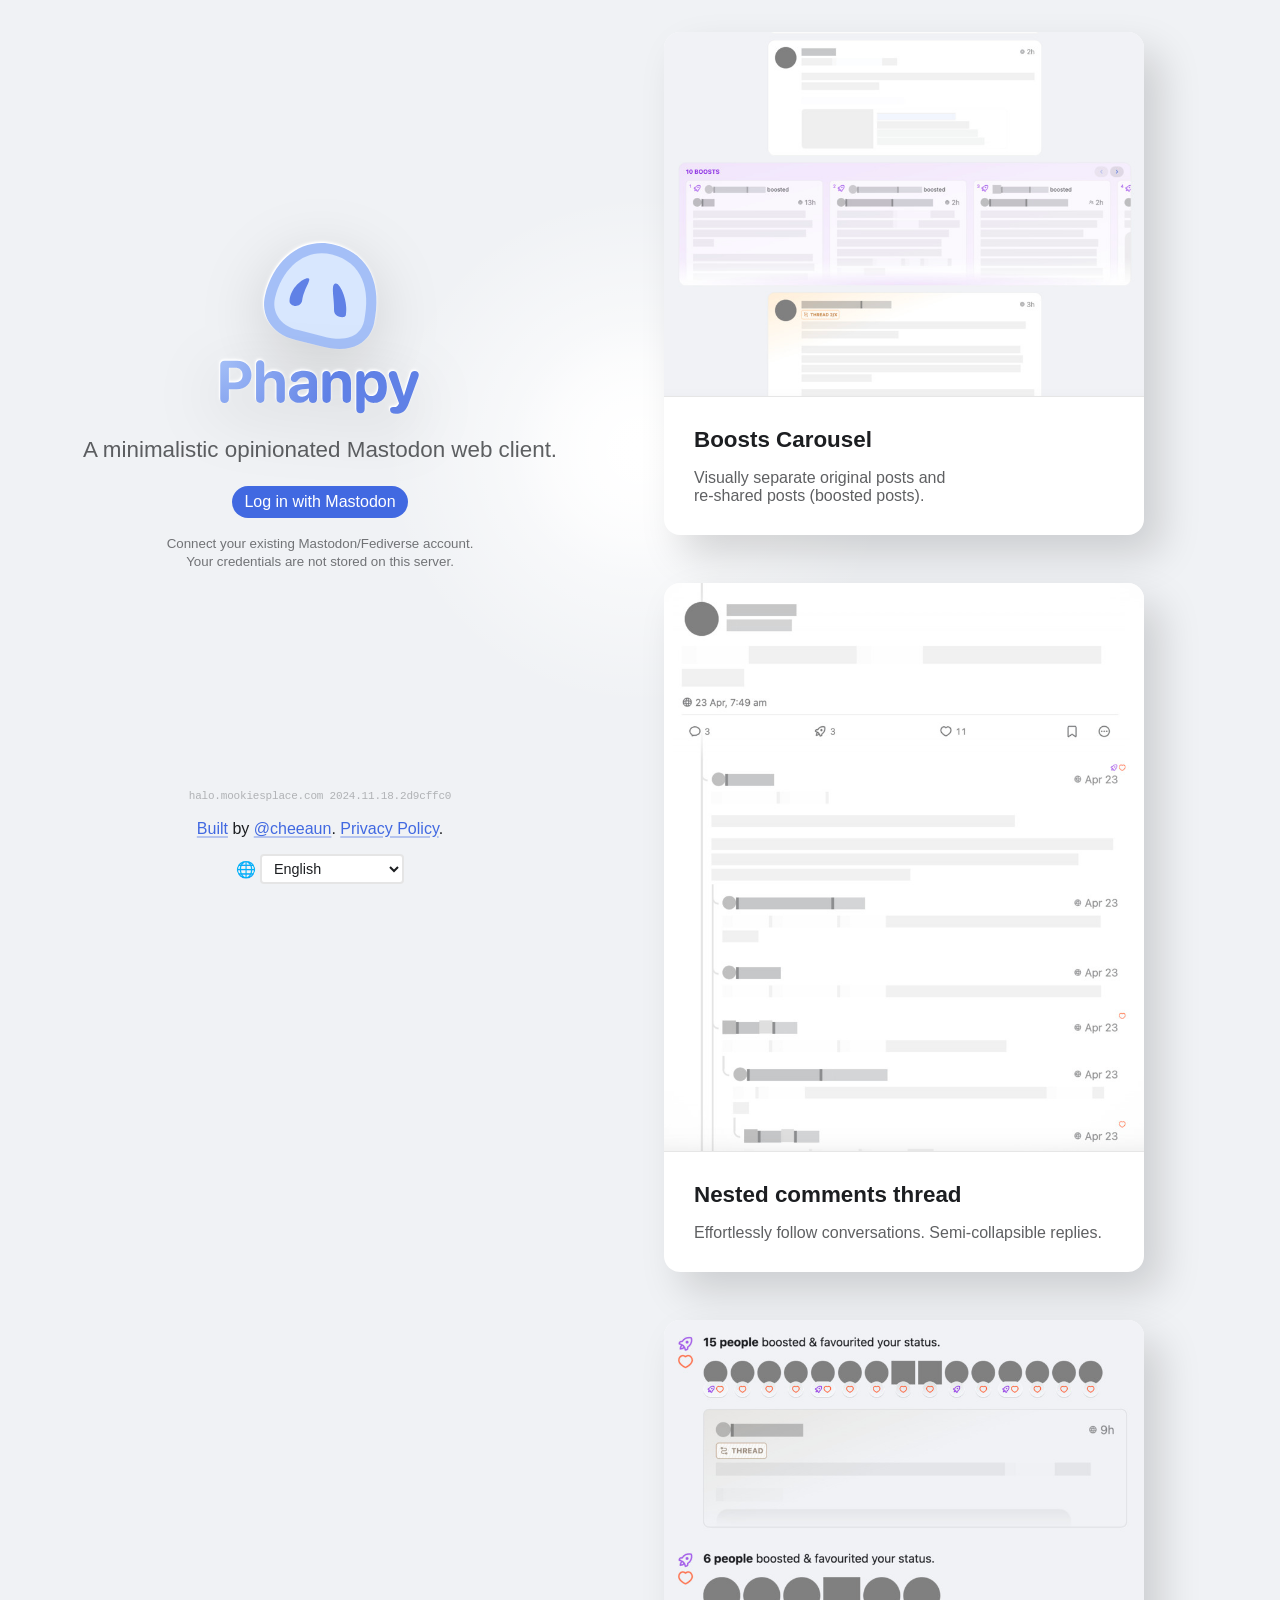
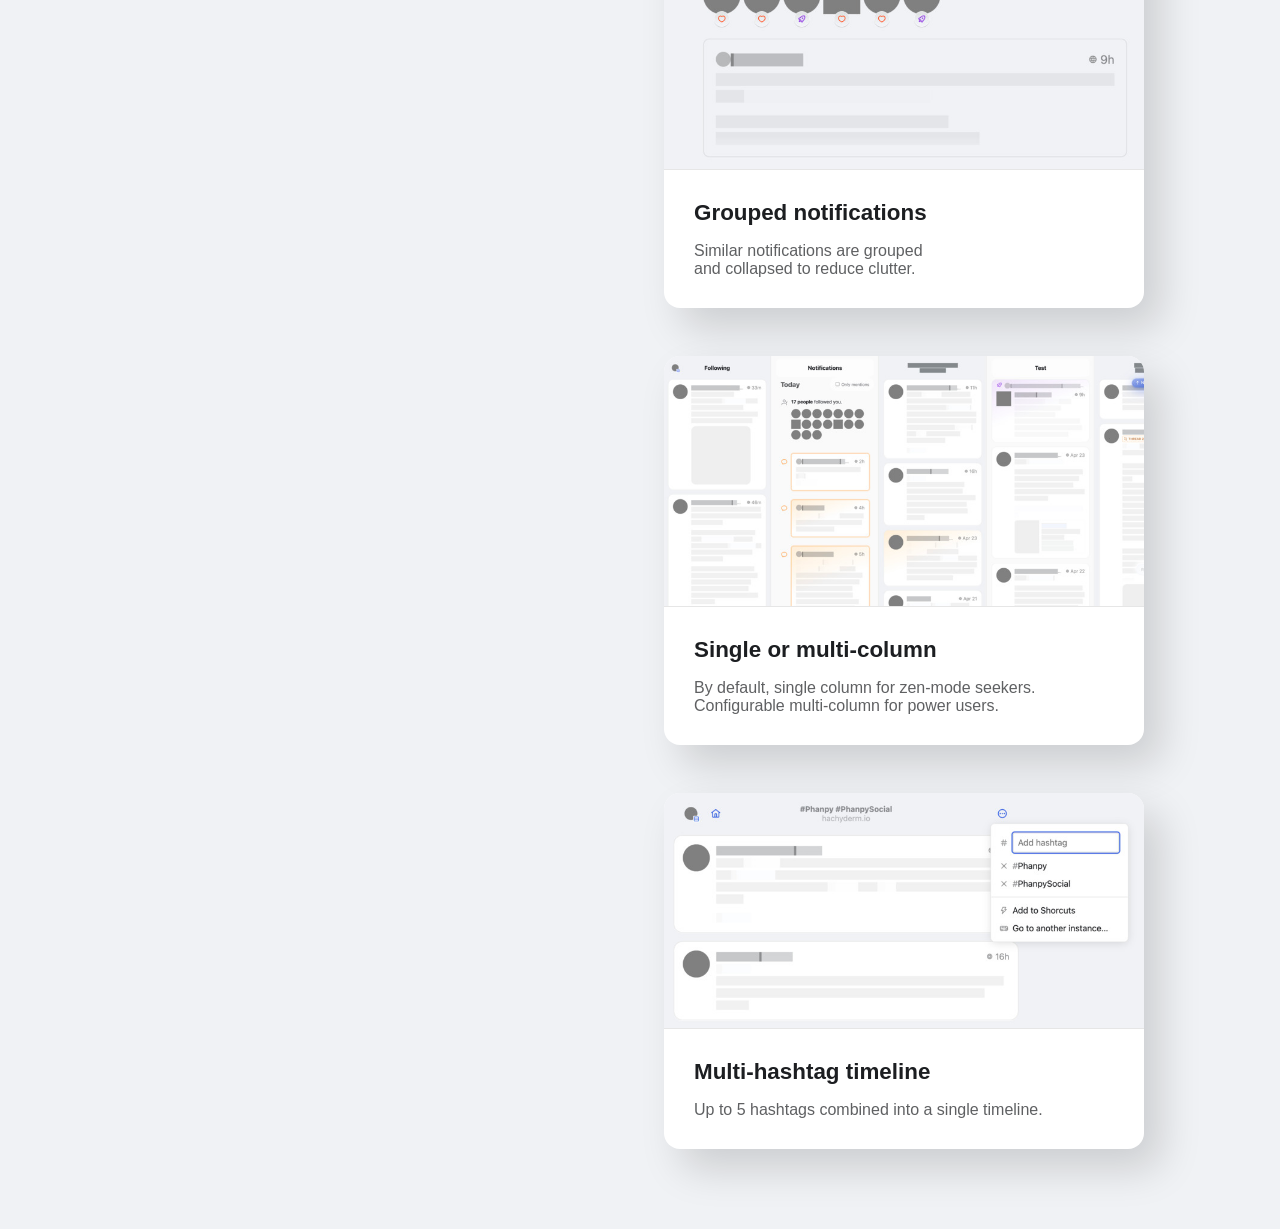
==== commit 272ae035: "new version" ====
--- a/index.html
+++ b/index.html
@@ -76,12 +76,13 @@
     <link rel="alternate" hreflang="pt-BR" href="https://halo.mookiesplace.com/?lang=pt-BR">
     <link rel="alternate" hreflang="pt-PT" href="https://halo.mookiesplace.com/?lang=pt-PT">
     <link rel="alternate" hreflang="ru-RU" href="https://halo.mookiesplace.com/?lang=ru-RU">
+    <link rel="alternate" hreflang="uk-UA" href="https://halo.mookiesplace.com/?lang=uk-UA">
     <link rel="alternate" hreflang="zh-CN" href="https://halo.mookiesplace.com/?lang=zh-CN">
     <link rel="alternate" hreflang="x-default" href="https://halo.mookiesplace.com">
-    <script type="module" crossorigin src="./assets/main-92s_2Vv6.js"></script>
-    <link rel="modulepreload" crossorigin href="./assets/useTitle-rAqkRsZB.js">
-    <link rel="modulepreload" crossorigin href="./assets/fuse-HQ0Rt5-f.js">
-    <link rel="stylesheet" crossorigin href="./assets/style-Wrm_LoQi.css">
+    <script type="module" crossorigin src="./assets/main-YPfM2Z_k.js"></script>
+    <link rel="modulepreload" crossorigin href="./assets/useTitle-Yzy4mGi8.js">
+    <link rel="modulepreload" crossorigin href="./assets/fuse-oqIdmU6j.js">
+    <link rel="stylesheet" crossorigin href="./assets/style-4IRI1921.css">
   <link rel="manifest" href="./manifest.webmanifest"><script id="vite-plugin-pwa:inline-sw">if('serviceWorker' in navigator) {window.addEventListener('load', () => {navigator.serviceWorker.register('./sw.js', { scope: './' })})}</script></head>
   <body>
     <div id="app"></div>
--- a/assets/style-4IRI1921.css
+++ b/assets/style-4IRI1921.css
@@ -0,0 +1,7 @@
+:root{--sai-top: env(safe-area-inset-top);--sai-right: env(safe-area-inset-right);--sai-bottom: env(safe-area-inset-bottom);--sai-left: env(safe-area-inset-left);--text-size: 16px;--main-width: 40em;-webkit-text-size-adjust:none;-moz-text-size-adjust:none;text-size-adjust:none;--hairline-width: 1px;--monospace-font: ui-monospace, "SFMono-Regular", Consolas, "Liberation Mono", Menlo, Courier, monospace;--blue-color: royalblue;--purple-color: blueviolet;--purple-fg-color: color-mix( in srgb-linear, var(--purple-color) 60%, var(--text-color) 40% );--purple-bg-color: color-mix(in srgb, var(--purple-color) 10%, transparent);--green-color: darkgreen;--orange-color: darkorange;--orange-light-bg-color: color-mix( in srgb, var(--orange-color) 20%, transparent );--orange-fg-color: color-mix( in srgb-linear, var(--orange-color) 60%, var(--text-color) 40% );--orange-bg-color: color-mix(in srgb, var(--orange-color) 10%, transparent);--red-color: orangered;--red-text-color: color-mix( in srgb-linear, var(--red-color) 60%, var(--text-color) 40% );--red-bg-color: color-mix(in lch, var(--red-color) 40%, transparent);--bg-color: #fff;--bg-faded-color: #f0f2f5;--bg-blur-color: rgba(255,255,255,.6);--bg-faded-blur-color: rgba(240,242,245,.6);--text-color: #1c1e21;--text-insignificant-color: rgba(28,30,33,.6);--link-color: var(--blue-color);--link-bg-color: rgba(65,105,225,.13333);--link-light-color: rgba(65,105,225,.6);--link-faded-color: rgba(65,105,225,.33333);--link-bg-hover-color: rgba(240,242,245,.6);--link-visited-color: mediumslateblue;--link-text-color: color-mix( in lch, var(--link-color) 60%, var(--text-color) 40% );--focus-ring-color: var(--link-color);--button-bg-color: var(--blue-color);--button-bg-blur-color: rgba(65,105,225,.66667);--button-text-color: white;--button-plain-bg-hover-color: rgba(128, 128, 128, .1);--reblog-color: var(--purple-color);--reblog-faded-color: rgba(137,43,226,.12549);--group-color: var(--green-color);--group-faded-color: rgba(0,100,0,.12549);--reply-to-color: var(--orange-color);--reply-to-text-color: #b36200;--favourite-color: var(--red-color);--reply-to-faded-color: rgba(255,166,0,.12549);--hashtag-color: LightSeaGreen;--hashtag-faded-color: color-mix( in srgb, var(--hashtag-color) 15%, transparent );--hashtag-text-color: color-mix( in lch, var(--hashtag-color) 40%, var(--text-color) 60% );--outline-color: rgba(128, 128, 128, .2);--outline-stronger-color: rgba(128, 128, 128, .4);--outline-hover-color: rgba(128, 128, 128, .7);--divider-color: rgba(0, 0, 0, .1);--backdrop-color: rgba(0, 0, 0, .1);--backdrop-darker-color: rgba(0, 0, 0, .25);--backdrop-solid-color: #eee;--img-bg-color: rgba(128, 128, 128, .2);--loader-color: rgba(28,30,33,.6);--comment-line-color: #e5e5e5;--drop-shadow-color: rgba(0, 0, 0, .15);--close-button-bg-color: rgba(0, 0, 0, .1);--close-button-bg-active-color: rgba(0, 0, 0, .2);--close-button-color: rgba(0, 0, 0, .5);--close-button-hover-color: rgba(0, 0, 0, 1);--private-note-text-color: var(--text-color);--private-note-bg-color: color-mix(in srgb, yellow 20%, var(--bg-color));--private-note-border-color: rgba(0, 0, 0, .2);--media-fg-color: #f0f2f5;--media-bg-color: #242526;--media-outline-color: color-mix(in lch, var(--media-fg-color), transparent);--timing-function: cubic-bezier(.3, .5, 0, 1);--spring-timing-funtion: cubic-bezier(.175, .885, .32, 1.275);--min-dimension: 88px;--forward: right;--backward: left;--to-forward: to right;--to-backward: to left}[dir=rtl]:root{--forward: left;--backward: right;--to-forward: to left;--to-backward: to right}@media (-webkit-min-device-pixel-ratio: 2),(min-resolution: 2dppx){:root{--hairline-width: .5px}}@media (prefers-color-scheme: dark){:root:where(:not(.is-light)){--blue-color: CornflowerBlue;--purple-color: #b190f1;--green-color: lightgreen;--orange-color: orange;--bg-color: #242526;--bg-faded-color: #18191a;--bg-blur-color: rgba(0,0,0,.6);--bg-faded-blur-color: rgba(24,25,26,.6);--text-color: #f0f2f5;--text-insignificant-color: rgba(240,242,245,.6);--link-light-color: rgba(100,148,237,.6);--link-faded-color: rgba(100,148,237,.53333);--link-bg-hover-color: rgba(52,53,55,.6);--link-visited-color: color-mix( in lch, mediumslateblue 70%, var(--text-color) 30% );--button-bg-color: color-mix( in srgb, var(--blue-color) 80%, var(--bg-color) 20% );--reblog-faded-color: rgba(177,144,241,.2549);--reply-to-text-color: var(--reply-to-color);--reply-to-faded-color: rgba(255,166,0,.0902);--divider-color: rgba(255, 255, 255, .1);--bg-blur-color: #24252699;--backdrop-color: rgba(0, 0, 0, .5);--backdrop-solid-color: #111;--loader-color: rgba(240,242,245,.6);--comment-line-color: #565656;--drop-shadow-color: rgba(0, 0, 0, .5);--close-button-bg-color: rgba(255, 255, 255, .2);--close-button-bg-active-color: rgba(255, 255, 255, .15);--close-button-color: rgba(255, 255, 255, .5);--close-button-hover-color: rgba(255, 255, 255, 1);--private-note-border-color: rgba(255, 255, 255, .2)}}:root:where(.is-dark){--blue-color: CornflowerBlue;--purple-color: #b190f1;--green-color: lightgreen;--orange-color: orange;--bg-color: #242526;--bg-faded-color: #18191a;--bg-blur-color: rgba(0,0,0,.6);--bg-faded-blur-color: rgba(24,25,26,.6);--text-color: #f0f2f5;--text-insignificant-color: rgba(240,242,245,.6);--link-light-color: rgba(100,148,237,.6);--link-faded-color: rgba(100,148,237,.53333);--link-bg-hover-color: rgba(52,53,55,.6);--link-visited-color: color-mix( in lch, mediumslateblue 70%, var(--text-color) 30% );--button-bg-color: color-mix( in srgb, var(--blue-color) 80%, var(--bg-color) 20% );--reblog-faded-color: rgba(177,144,241,.2549);--reply-to-text-color: var(--reply-to-color);--reply-to-faded-color: rgba(255,166,0,.0902);--divider-color: rgba(255, 255, 255, .1);--bg-blur-color: #24252699;--backdrop-color: rgba(0, 0, 0, .5);--backdrop-solid-color: #111;--loader-color: rgba(240,242,245,.6);--comment-line-color: #565656;--drop-shadow-color: rgba(0, 0, 0, .5);--close-button-bg-color: rgba(255, 255, 255, .2);--close-button-bg-active-color: rgba(255, 255, 255, .15);--close-button-color: rgba(255, 255, 255, .5);--close-button-hover-color: rgba(255, 255, 255, 1);--private-note-border-color: rgba(255, 255, 255, .2)}*,*:before,*:after{box-sizing:border-box}[dir]{text-align:start}html{-webkit-text-size-adjust:100%;-moz-text-size-adjust:100%;text-size-adjust:100%}body{font-family:ui-rounded,-apple-system,BlinkMacSystemFont,Segoe UI,Roboto,Ubuntu,Cantarell,Noto Sans,sans-serif;font-size:16px;font-size:var(--text-size);word-wrap:break-word}@media (display-mode: standalone){html,body{overscroll-behavior-y:none}}a{color:#4169e1;color:var(--link-color);text-decoration-color:#4169e155;text-decoration-color:var(--link-faded-color);text-decoration-thickness:2px;text-underline-offset:2px;word-wrap:anywhere}a:hover,a:focus{text-decoration-color:#4169e1;text-decoration-color:var(--link-color)}img{max-width:100%}hr{height:2px;border:0;padding:0;margin:16px 0;background-image:-webkit-linear-gradient(left,transparent,rgba(0,0,0,.1),transparent);background-image:linear-gradient(to right,transparent,rgba(0,0,0,.1),transparent);background-image:-webkit-linear-gradient(left,transparent,var(--divider-color),transparent);background-image:linear-gradient(to right,transparent,var(--divider-color),transparent)}button,input,select,textarea{font-family:inherit;font-size:inherit;line-height:inherit;max-width:100%}button,.button{display:inline-block;padding:8px 12px;border-radius:2.5em;border:0;background-color:#4169e1;background-color:var(--button-bg-color);color:#fff;color:var(--button-text-color);line-height:1;vertical-align:middle;-webkit-text-decoration:none;text-decoration:none;-webkit-user-select:none;-moz-user-select:none;user-select:none}button[hidden]{display:none}button:not(.does-not-exist)>*,.button>*{vertical-align:middle;pointer-events:none}button:not(.does-not-exist):not(:disabled):not(.disabled):hover{cursor:pointer;-webkit-filter:brightness(1.05);filter:brightness(1.05)}button:not(.does-not-exist):not(:disabled):not(.disabled):focus{cursor:pointer;-webkit-filter:brightness(1.05);filter:brightness(1.05)}.button:not(:disabled):not(.disabled):hover{cursor:pointer;-webkit-filter:brightness(1.05);filter:brightness(1.05)}.button:not(:disabled):not(.disabled):focus{cursor:pointer;-webkit-filter:brightness(1.05);filter:brightness(1.05)}button:not(.does-not-exist):not(:disabled):not(.disabled):active{-webkit-filter:brightness(.8);filter:brightness(.8)}.button:not(:disabled):not(.disabled):active{-webkit-filter:brightness(.8);filter:brightness(.8)}button:disabled:not(.does-not-exist){opacity:.5}.button.disabled{opacity:.5}button.plain:not(.does-not-exist),.button.plain{background-color:transparent;color:#4169e1;color:var(--link-color);-webkit-backdrop-filter:blur(12px);backdrop-filter:blur(12px)}button.plain2:not(.does-not-exist),.button.plain2{background-color:transparent;color:#4169e1;color:var(--link-color);-webkit-backdrop-filter:blur(12px) invert(.1);backdrop-filter:blur(12px) invert(.1)}button.plain3:not(.does-not-exist),.button.plain3{background-color:transparent;color:#fff;color:var(--button-text-color);-webkit-backdrop-filter:blur(12px) invert(.25);backdrop-filter:blur(12px) invert(.25)}button.plain4:not(.does-not-exist),.button.plain4{background-color:transparent;color:#1c1e2199;color:var(--text-insignificant-color)}button.plain4:not(.does-not-exist):not(:disabled):not(.disabled):hover{color:#1c1e21;color:var(--text-color)}button.plain4:not(.does-not-exist):not(:disabled):not(.disabled):focus{color:#1c1e21;color:var(--text-color)}.button.plain4:not(:disabled):not(.disabled):hover{color:#1c1e21;color:var(--text-color)}.button.plain4:not(:disabled):not(.disabled):focus{color:#1c1e21;color:var(--text-color)}button.plain5:not(.does-not-exist),.button.plain5{background-color:transparent;color:#4169e1;color:var(--link-color);-webkit-text-decoration:underline;text-decoration:underline;text-decoration-color:#4169e155;text-decoration-color:var(--link-faded-color)}button.plain5:not(.does-not-exist):not(:disabled):not(.disabled):hover{-webkit-text-decoration:underline;text-decoration:underline}button.plain5:not(.does-not-exist):not(:disabled):not(.disabled):focus{-webkit-text-decoration:underline;text-decoration:underline}.button.plain5:not(:disabled):not(.disabled):hover{-webkit-text-decoration:underline;text-decoration:underline}.button.plain5:not(:disabled):not(.disabled):focus{-webkit-text-decoration:underline;text-decoration:underline}button.plain6:not(.does-not-exist),.button.plain6{background-color:#fff9;background-color:var(--bg-blur-color);color:#4169e1;color:var(--link-color);border:1px solid royalblue;border:1px solid var(--link-color)}button.plain6:not(.does-not-exist):not(:disabled):not(.disabled):hover{background-color:#4169e122;background-color:var(--link-bg-color)}button.plain6:not(.does-not-exist):not(:disabled):not(.disabled):focus{background-color:#4169e122;background-color:var(--link-bg-color)}.button.plain6:not(:disabled):not(.disabled):hover{background-color:#4169e122;background-color:var(--link-bg-color)}.button.plain6:not(:disabled):not(.disabled):focus{background-color:#4169e122;background-color:var(--link-bg-color)}button.light:not(.does-not-exist),.button.light{background-color:#f0f2f5;background-color:var(--bg-faded-color);color:#1c1e21;color:var(--text-color);border:1px solid rgba(128,128,128,.2);border:1px solid var(--outline-color)}button.light:not(.does-not-exist):not(:disabled):not(.disabled):hover{border-color:#808080b3;border-color:var(--outline-hover-color)}button.light:not(.does-not-exist):not(:disabled):not(.disabled):focus{border-color:#808080b3;border-color:var(--outline-hover-color)}.button.light:not(:disabled):not(.disabled):hover{border-color:#808080b3;border-color:var(--outline-hover-color)}.button.light:not(:disabled):not(.disabled):focus{border-color:#808080b3;border-color:var(--outline-hover-color)}button.light.danger:not(.does-not-exist):not(:disabled):not(.disabled){color:#ff4500;color:var(--red-color)}.button.light.danger:not(:disabled):not(.disabled){color:#ff4500;color:var(--red-color)}button.block:not(.does-not-exist),.button.block{display:block;width:100%;padding:12px}button.textual:not(.does-not-exist),.button.textual{padding:0;margin:0;vertical-align:baseline;color:#4169e1;color:var(--link-color);background-color:transparent;border-radius:0}button.swap:not(.does-not-exist),.button.swap{display:grid;grid-template-columns:1fr;grid-template-rows:1fr}button.swap:not(.does-not-exist)>*,.button.swap>*{grid-column:1;grid-row:1;-webkit-transition:opacity .3s;transition:opacity .3s}button.swap:not(.does-not-exist)>:nth-child(2){opacity:0}.button.swap>:nth-child(2){opacity:0}button.swap:not(.does-not-exist):hover>:nth-child(2){opacity:1}button.swap:not(.does-not-exist):focus>:nth-child(2){opacity:1}.button.swap:hover>:nth-child(2){opacity:1}.button.swap:focus>:nth-child(2){opacity:1}button.swap[data-swap-state=danger]:not(.does-not-exist):hover,button.swap[data-swap-state=danger]:not(.does-not-exist):focus,.button.swap[data-swap-state=danger]:hover,.button.swap[data-swap-state=danger]:focus{color:#ff4500;color:var(--red-color);border-color:#ff4500;border-color:var(--red-color)}button.swap:not(.does-not-exist):hover>:nth-child(1){opacity:0}button.swap:not(.does-not-exist):focus>:nth-child(1){opacity:0}.button.swap:hover>:nth-child(1){opacity:0}.button.swap:focus>:nth-child(1){opacity:0}input[type=text],input[type=search],textarea,select{color:#1c1e21;color:var(--text-color);background-color:#fff;background-color:var(--bg-color);border:2px solid rgba(0,0,0,.1);border:2px solid var(--divider-color);padding:8px;border-radius:4px}input[type=text]:focus,input[type=search]:focus,textarea:focus,select:focus{border-color:#80808033;border-color:var(--outline-color)}input[type=text].large,textarea.large,select.large,button.large{font-size:125%;padding:12px}textarea:disabled{background-color:#f0f2f5;background-color:var(--bg-faded-color)}input.block[type=text],input.block[type=search],textarea.block:not(.does-not-exist),select.block:not(.does-not-exist){display:block;width:100%}button.small:not(.does-not-exist),.button.small,select.small:not(.does-not-exist){font-size:90%;padding:4px 8px}.button.centered{display:-webkit-inline-box;display:inline-flex;-webkit-box-pack:center;justify-content:center;-webkit-box-align:center;align-items:center}select.plain{border:0;background-color:transparent}pre{-moz-tab-size:2;-o-tab-size:2;tab-size:2}pre code,code,kbd{font-size:90%;font-family:ui-monospace,SFMono-Regular,Consolas,Liberation Mono,Menlo,Courier,monospace;font-family:var(--monospace-font)}@media (prefers-color-scheme: dark){:where(html:not(.is-light)) button.plain2:not(.does-not-exist),:where(html:not(.is-light)) .button.plain2{-webkit-backdrop-filter:blur(12px) brightness(.5);backdrop-filter:blur(12px) brightness(.5)}}:where(html.is-dark) button.plain2:not(.does-not-exist),:where(html.is-dark) .button.plain2{-webkit-backdrop-filter:blur(12px) brightness(.5);backdrop-filter:blur(12px) brightness(.5)}[tabindex="-1"]{outline:0}:not([tabindex="-1"]):focus-visible{outline:2px solid royalblue;outline:2px solid var(--focus-ring-color)}.ib{display:inline-block}.spacer{-webkit-box-flex:1;flex-grow:1}.insignificant{color:#1c1e2199;color:var(--text-insignificant-color)}.more-insignificant{opacity:.5}.hide-until-focus-visible{display:none}:has(:focus-visible) .hide-until-focus-visible{display:inline;display:initial}.bidi-isolate{direction:ltr;direction:initial;unicode-bidi:isolate}@-webkit-keyframes appear{0%{opacity:0}to{opacity:1}}@keyframes appear{0%{opacity:0}to{opacity:1}}@-webkit-keyframes appear-smooth{0%{opacity:0;-webkit-transform:scale(.98);transform:scale(.98)}to{opacity:1;-webkit-transform:scale(1);transform:scale(1)}}@keyframes appear-smooth{0%{opacity:0;-webkit-transform:scale(.98);transform:scale(.98)}to{opacity:1;-webkit-transform:scale(1);transform:scale(1)}}@-webkit-keyframes fade-in{0%{opacity:0;-webkit-transform:translateY(10px);transform:translateY(10px)}to{opacity:1;-webkit-transform:translateY(0);transform:translateY(0)}}@keyframes fade-in{0%{opacity:0;-webkit-transform:translateY(10px);transform:translateY(10px)}to{opacity:1;-webkit-transform:translateY(0);transform:translateY(0)}}@-webkit-keyframes slide-up{0%{-webkit-transform:translateY(100%);transform:translateY(100%)}to{-webkit-transform:translateY(0);transform:translateY(0)}}@keyframes slide-up{0%{-webkit-transform:translateY(100%);transform:translateY(100%)}to{-webkit-transform:translateY(0);transform:translateY(0)}}@-webkit-keyframes slide-up-smooth{0%{opacity:0;-webkit-transform:translateY(100%);transform:translateY(100%)}to{opacity:1;-webkit-transform:translateY(0);transform:translateY(0)}}@keyframes slide-up-smooth{0%{opacity:0;-webkit-transform:translateY(100%);transform:translateY(100%)}to{opacity:1;-webkit-transform:translateY(0);transform:translateY(0)}}@-webkit-keyframes position-object{0%{object-position:50% 50%}25%{object-position:0% 0%}75%{object-position:100% 100%}to{object-position:50% 50%}}@keyframes position-object{0%{-o-object-position:50% 50%;object-position:50% 50%}25%{-o-object-position:0% 0%;object-position:0% 0%}75%{-o-object-position:100% 100%;object-position:100% 100%}to{-o-object-position:50% 50%;object-position:50% 50%}}@-webkit-keyframes shazam{0%{grid-template-rows:0fr}to{grid-template-rows:1fr}}@keyframes shazam{0%{grid-template-rows:0fr}to{grid-template-rows:1fr}}.shazam-container{display:grid;grid-template-rows:1fr;-webkit-transition:grid-template-rows .5s ease-in-out;transition:grid-template-rows .5s ease-in-out}.shazam-container:not(.no-animation){-webkit-animation:shazam .5s ease-in-out both!important;animation:shazam .5s ease-in-out both!important}.shazam-container[hidden]{grid-template-rows:0fr}.shazam-container-inner{overflow:hidden}@-webkit-keyframes shazam-horizontal{0%{grid-template-columns:0fr}to{grid-template-columns:1fr}}@keyframes shazam-horizontal{0%{grid-template-columns:0fr}to{grid-template-columns:1fr}}.shazam-container-horizontal{display:grid;grid-template-columns:1fr;-webkit-transition:grid-template-columns .5s ease-in-out;transition:grid-template-columns .5s ease-in-out;white-space:nowrap}.shazam-container-horizontal:not(.no-animation){-webkit-animation:shazam-horizontal .5s ease-in-out both!important;animation:shazam-horizontal .5s ease-in-out both!important}.shazam-container-horizontal[hidden]{grid-template-columns:0fr}@-webkit-keyframes spin{to{-webkit-transform:rotate(360deg);transform:rotate(360deg)}}@keyframes spin{to{-webkit-transform:rotate(360deg);transform:rotate(360deg)}}.szh-menu{margin:0;padding:0;list-style:none;box-sizing:border-box;width:-webkit-max-content;width:-moz-max-content;width:max-content;z-index:100;border:1px solid rgba(0,0,0,.1);background-color:#fff}.szh-menu:focus{outline:none}.szh-menu__arrow{box-sizing:border-box;width:.75rem;height:.75rem;background-color:#fff;border:1px solid transparent;border-left-color:#0000001a;border-top-color:#0000001a;z-index:-1}.szh-menu__arrow--dir-left{right:-.375rem;-webkit-transform:translateY(-50%) rotate(135deg);transform:translateY(-50%) rotate(135deg)}.szh-menu__arrow--dir-right{left:-.375rem;-webkit-transform:translateY(-50%) rotate(-45deg);transform:translateY(-50%) rotate(-45deg)}.szh-menu__arrow--dir-top{bottom:-.375rem;-webkit-transform:translateX(-50%) rotate(-135deg);transform:translate(-50%) rotate(-135deg)}.szh-menu__arrow--dir-bottom{top:-.375rem;-webkit-transform:translateX(-50%) rotate(45deg);transform:translate(-50%) rotate(45deg)}.szh-menu__item{cursor:pointer}.szh-menu__item:focus{outline:none}.szh-menu__item--hover{background-color:#ebebeb}.szh-menu__item--focusable{cursor:default;background-color:inherit}.szh-menu__item--disabled{cursor:default;color:#aaa}.szh-menu__group{box-sizing:border-box}.szh-menu__radio-group{margin:0;padding:0;list-style:none}.szh-menu__divider{height:1px;margin:.5rem 0;background-color:#0000001f}.szh-menu-button{box-sizing:border-box}/*!
+ * Toastify js 1.12.0
+ * https://github.com/apvarun/toastify-js
+ * @license MIT licensed
+ *
+ * Copyright (C) 2018 Varun A P
+ */.toastify{padding:12px 20px;color:#fff;display:inline-block;box-shadow:0 3px 6px -1px #0000001f,0 10px 36px -4px #4d60e84d;background:-webkit-linear-gradient(315deg,#73a5ff,#5477f5);background:linear-gradient(135deg,#73a5ff,#5477f5);position:fixed;opacity:0;-webkit-transition:all .4s cubic-bezier(.215,.61,.355,1);transition:all .4s cubic-bezier(.215,.61,.355,1);border-radius:2px;cursor:pointer;-webkit-text-decoration:none;text-decoration:none;max-width:calc(50% - 20px);z-index:2147483647}.toastify.on{opacity:1}.toast-close{background:transparent;border:0;color:#fff;cursor:pointer;font-family:inherit;font-size:1em;opacity:.4;padding:0 5px}.toastify-right{right:15px}.toastify-left{left:15px}.toastify-top{top:-150px}.toastify-bottom{bottom:-150px}.toastify-rounded{border-radius:25px}.toastify-avatar{width:1.5em;height:1.5em;margin:-7px 5px;border-radius:2px}.toastify-center{margin-left:auto;margin-right:auto;left:0;right:0;max-width:-webkit-fit-content;max-width:fit-content;max-width:-moz-fit-content}@media only screen and (max-width: 360px){.toastify-right,.toastify-left{margin-left:auto;margin-right:auto;left:0;right:0;max-width:-webkit-fit-content;max-width:-moz-fit-content;max-width:fit-content}}html,body{margin:0;padding:0;background-color:var(--bg-color);color:var(--text-color);overflow-x:hidden}body{touch-action:pan-x pan-y}#app{min-height:100vh;min-height:100dvh;display:-webkit-box;display:flex;-webkit-box-align:center;align-items:center;-webkit-box-pack:center;justify-content:center}#app-standalone{background-color:var(--bg-faded-color)}a.mention{text-decoration-line:none}a.mention span{text-decoration-line:underline;text-decoration-color:inherit;text-decoration-thickness:2px;text-underline-offset:2px;font-variant-numeric:slashed-zero;-webkit-font-feature-settings:"ss01","zero";font-feature-settings:"ss01","zero"}a.mention span{color:var(--text-color)}a[href^=http][rel*=nofollow]:visited:not(:has(div)){color:var(--link-visited-color);text-decoration-color:var(--link-visited-color)}.deck-container{width:100%;height:100vh;height:100dvh;overflow:auto;overflow-x:hidden;-webkit-transition:opacity .1s ease-in-out;transition:opacity .1s ease-in-out;overscroll-behavior:contain;scroll-behavior:smooth;background-color:var(--bg-color);-webkit-box-flex:1;flex-grow:1;-webkit-transform:translateZ(0);transform:translateZ(0)}@media (hover: hover){.deck-container{overscroll-behavior:auto}}.deck-container[hidden]{display:block;position:absolute;-webkit-user-select:none;-moz-user-select:none;user-select:none;pointer-events:none;opacity:0;content-visibility:hidden}.deck-container,.deck.contained{scroll-padding-top:3em}#home-page~.deck-container,#welcome~.deck-container,#columns~.deck-container,#loader-root~.deck-container{z-index:10;position:fixed;top:0;right:0;bottom:0;left:0}#home-page:has(~.deck-container){position:absolute;-webkit-user-select:none;-moz-user-select:none;user-select:none;pointer-events:none;opacity:0}#welcome:has(~.deck-container){position:absolute;-webkit-user-select:none;-moz-user-select:none;user-select:none;pointer-events:none;opacity:0}#columns:has(~.deck-container){position:absolute;-webkit-user-select:none;-moz-user-select:none;user-select:none;pointer-events:none;opacity:0}#loader-root:has(~.deck-container){position:absolute;-webkit-user-select:none;-moz-user-select:none;user-select:none;pointer-events:none;opacity:0}.deck{min-height:100vh;min-height:100dvh;margin:auto;width:var(--main-width);max-width:100%;background-color:var(--bg-color);overflow-anchor:auto}.deck.wide{width:60em}.deck.contained{overflow:auto;overflow-x:hidden;height:100vh;height:100dvh;overscroll-behavior:contain}@media (hover: hover){.deck.contained{overscroll-behavior:auto}}.deck>header{position:sticky;top:0;z-index:1;cursor:default;z-index:10;-webkit-user-select:none;-moz-user-select:none;-webkit-transition:-webkit-transform .5s ease-in-out;transition:-webkit-transform .5s ease-in-out;transition:transform .5s ease-in-out;transition:transform .5s ease-in-out,-webkit-transform .5s ease-in-out;user-select:none}.deck>header .header-double-lines{font-size:90%!important;cursor:pointer}.deck>header .header-double-lines div{font-weight:400;color:var(--text-insignificant-color)}.deck>header[hidden]{display:block;-webkit-transform:translateY(-100%);transform:translateY(-100%);pointer-events:none;-webkit-user-select:none;-moz-user-select:none;user-select:none}.deck>header .header-grid{background-color:var(--bg-color);border-bottom:var(--hairline-width) solid var(--divider-color);min-height:3em;display:grid;grid-template-columns:1fr minmax(0,-webkit-max-content) 1fr;grid-template-columns:1fr minmax(0,max-content) 1fr;-webkit-box-align:center;align-items:center;white-space:nowrap}.deck>header .header-grid>.header-side:last-of-type{text-align:end;grid-column:3}.deck>header .header-grid button.plain:not(.does-not-exist),.deck>header .header-grid .button.plain{-webkit-backdrop-filter:none;backdrop-filter:none}.deck>header .header-grid h1{margin:0 8px;padding:0;font-size:1.2em;text-align:center;overflow:hidden;text-overflow:ellipsis;white-space:nowrap}.deck>header .header-grid.header-grid-2{grid-template-columns:1fr -webkit-max-content;grid-template-columns:1fr max-content}.deck>header .header-grid-2 h1{text-align:start;-webkit-padding-start:8px;padding-inline-start:8px}.deck>header .header-grid h1:has(.ancestors-indicator){display:-webkit-box;display:flex;gap:8px;-webkit-box-align:center;align-items:center;max-width:-webkit-fit-content;max-width:-moz-fit-content;max-width:fit-content}.deck>header .header-grid h1:has(.ancestors-indicator) .hero-heading{-webkit-box-flex:1;flex:1;overflow:hidden;text-overflow:ellipsis;white-space:nowrap}.deck h2{font-size:1.45em}.deck.padded-bottom .timeline>li:last-child{padding-bottom:80vh!important;padding-bottom:80dvh!important}@-webkit-keyframes indeterminate-bar{0%{-webkit-transform:translateX(-50%);transform:translate(-50%);opacity:.25}50%{opacity:1}to{-webkit-transform:translateX(50%);transform:translate(50%);opacity:.25}}@keyframes indeterminate-bar{0%{-webkit-transform:translateX(-50%);transform:translate(-50%);opacity:.25}50%{opacity:1}to{-webkit-transform:translateX(50%);transform:translate(50%);opacity:.25}}@-webkit-keyframes indeterminate-bar-rtl{0%{-webkit-transform:translateX(50%);transform:translate(50%);opacity:.25}50%{opacity:1}to{-webkit-transform:translateX(-50%);transform:translate(-50%);opacity:.25}}@keyframes indeterminate-bar-rtl{0%{-webkit-transform:translateX(50%);transform:translate(50%);opacity:.25}50%{opacity:1}to{-webkit-transform:translateX(-50%);transform:translate(-50%);opacity:.25}}.deck>header.loading:after{pointer-events:none;content:"";display:block;height:4px;position:absolute;bottom:0;width:50%;left:25%;background-image:-webkit-radial-gradient(bottom,farthest-side,var(--link-color),transparent);background-image:radial-gradient(farthest-side at bottom,var(--link-color),transparent);-webkit-animation:indeterminate-bar 1s ease-in-out infinite alternate;animation:indeterminate-bar 1s ease-in-out infinite alternate}[dir=rtl] :is(.deck>header.loading::-csstools-invalid-after){-webkit-animation-name:indeterminate-bar-rtl;animation-name:indeterminate-bar-rtl}@media (min-width: 40em){.deck>header.loading:after{height:8px}}.timeline{margin:0 auto;padding:0}.timeline.timeline-media{--grid-gap: 8px;display:grid;grid-template-columns:1fr;grid-auto-rows:-webkit-fit-content;grid-auto-rows:fit-content;grid-gap:8px;grid-gap:var(--grid-gap);gap:8px;gap:var(--grid-gap);padding:8px;padding:var(--grid-gap)}.timeline.timeline-media:not(#columns .timeline.timeline-media){background-color:var(--bg-faded-color)}@media (min-width: 320px){.timeline.timeline-media{grid-template-columns:1fr 1fr}}@media (min-width: 40em){.timeline.timeline-media:not(#columns .timeline.timeline-media){--grid-gap: 16px;grid-template-columns:1fr 1fr 1fr}.timeline.timeline-media:not(#columns .timeline.timeline-media){width:95vw;max-width:1056px;-webkit-transform:translateX(calc(-50% + var(--main-width) / 2));transform:translate(calc(-50% + var(--main-width) / 2))}[dir=rtl] .timeline.timeline-media:not(#columns .timeline.timeline-media){-webkit-transform:translateX(calc(50% - var(--main-width) / 2));transform:translate(calc(50% - var(--main-width) / 2))}#columns .timeline.timeline-media{padding-inline:0}}.timeline.timeline-media li{padding:0!important;margin:0!important;border:0!important;overflow:visible!important;background-color:transparent!important;box-shadow:none!important}@supports (grid-template-rows: masonry){.timeline.timeline-media{grid-template-rows:masonry;masonry-auto-flow:pack}.timeline.timeline-media .media-post a{aspect-ratio:revert!important}.timeline.timeline-media .media-post a video,.timeline.timeline-media .media-post a img,.timeline.timeline-media .media-post a audio{min-height:var(--min-dimension)}}@media (min-width: 40em){.deck-container-media-first .timeline>li:not(.timeline-item-carousel):not(.timeline-item-container):has(.status-media-first){width:-webkit-fit-content;width:-moz-fit-content;width:fit-content;max-width:min(480px,100%)}}.deck-container-media-first .timeline>li:not(.timeline-item-carousel):not(.timeline-item-container):has(.status-media-first){background-color:transparent!important;border:0!important;box-shadow:none!important;margin-inline:auto!important}.deck-container-media-first .timeline>li:not(.timeline-item-carousel):not(.timeline-item-container):has(.status-media-first):not(:first-child){margin-block:32px}.deck-container-media-first .timeline>li:not(.timeline-item-carousel):not(.timeline-item-container):has(.status-media-first):has(.skeleton){width:100%}.deck-container-media-first .timeline>li:not(.timeline-item-carousel):not(.timeline-item-container):has(.media[data-orientation=landscape]){max-width:100%}.deck-container-media-first .timeline .status-link:has(.status-media-first):hover{background-color:transparent}.timeline.grow{padding-bottom:calc(env(safe-area-inset-bottom) + 16px)}.timeline>li{list-style:none;margin:0;padding:0;border-bottom:var(--hairline-width) solid var(--divider-color);--line-dir: var(--to-forward)}.timeline>li+li:not(.timeline-item-carousel):not(.hero):not(.ancestor){content-visibility:auto;contain-intrinsic-size:auto 160px}.timeline.contextual>li:focus-visible{content-visibility:visible!important}.timeline.contextual>li:focus-within{content-visibility:visible!important}.timeline.contextual>li:has(.status-menu-open){content-visibility:visible!important}.timeline.contextual>li:hover{content-visibility:visible!important}.timeline.flat>li{border-bottom:none}.timeline.contextual{--indent-large-start: 40px;--indent-small-start: 10px;--thread-start: var(--indent-small-start);--line-start: var(--indent-small-start);--line-width: 3px;--line-end: calc(var(--line-start) + var(--line-width));--indent-large-end: calc(var(--indent-large-start) + var(--line-width));--indent-small-end: calc(var(--indent-small-start) + var(--line-width));--line-margin-end: 16px;--line-radius: 10px;--line-diameter: calc(var(--line-radius) * 2);--avatar-size: 50px;--avatar-margin-start: 16px;--avatar-margin-end: 12px;--line-curve: 45deg}[dir=rtl] .timeline.contextual{--line-curve: -45deg}.timeline.contextual>li.hero:has(+.thread){--thread-start: var(--indent-large-start);--line-start: var(--indent-large-start);--line-end: calc(var(--line-start) + var(--line-width))}.timeline.contextual>li.hero:last-child{--thread-start: var(--indent-large-start);--line-start: var(--indent-large-start);--line-end: calc(var(--line-start) + var(--line-width))}.timeline.contextual>li.thread:not(.does-not-exist),.timeline.contextual>li.ancestor:not(.does-not-exist){--thread-start: var(--indent-large-start);--line-start: var(--indent-large-start);--line-end: calc(var(--line-start) + var(--line-width))}.timeline.contextual>li.descendant.thread:has(+.descendant:not(.thread)):after{position:absolute;inset-inline-start:10px;bottom:0;content:"";display:block;--curves-width: calc(var(--line-start) + var(--line-width) - 10px);width:var(--curves-width);background-color:var(--bg-color);background-repeat:no-repeat;--curves-radius: calc(var(--curves-width) / 2);height:calc(var(--curves-width) - var(--line-width));background-image:-webkit-radial-gradient(bottom var(--forward),circle,transparent calc(var(--curves-radius) - var(--line-width)),var(--comment-line-color) calc(var(--curves-radius) - var(--line-width)) var(--curves-radius),transparent var(--curves-radius)),-webkit-radial-gradient(top var(--backward),circle,transparent calc(var(--curves-radius) - var(--line-width)),var(--comment-line-color) calc(var(--curves-radius) - var(--line-width)) var(--curves-radius),transparent var(--curves-radius));background-image:radial-gradient(circle at bottom var(--forward),transparent calc(var(--curves-radius) - var(--line-width)),var(--comment-line-color) calc(var(--curves-radius) - var(--line-width)) var(--curves-radius),transparent var(--curves-radius)),radial-gradient(circle at top var(--backward),transparent calc(var(--curves-radius) - var(--line-width)),var(--comment-line-color) calc(var(--curves-radius) - var(--line-width)) var(--curves-radius),transparent var(--curves-radius));background-size:var(--curves-radius);background-position:top var(--backward),bottom var(--forward)}.timeline.contextual>li{background-image:-webkit-linear-gradient(var(--line-dir),transparent,transparent var(--line-start),var(--comment-line-color) var(--line-start),var(--comment-line-color) var(--line-end),transparent var(--line-end),transparent);background-image:linear-gradient(var(--line-dir),transparent,transparent var(--line-start),var(--comment-line-color) var(--line-start),var(--comment-line-color) var(--line-end),transparent var(--line-end),transparent)}.timeline.contextual>li.hero:not(:has(+.thread)):not(:first-child):not(:only-child):not(:last-child){background-image:-webkit-linear-gradient(var(--line-dir),transparent,transparent var(--indent-small-start),var(--comment-line-color) var(--indent-small-start),var(--comment-line-color) var(--indent-small-end),transparent var(--indent-small-end),transparent),-webkit-linear-gradient(var(--line-dir),transparent,transparent var(--indent-large-start),var(--comment-line-color) var(--indent-large-start),var(--comment-line-color) var(--indent-large-end),transparent var(--indent-large-end),transparent);background-image:linear-gradient(var(--line-dir),transparent,transparent var(--indent-small-start),var(--comment-line-color) var(--indent-small-start),var(--comment-line-color) var(--indent-small-end),transparent var(--indent-small-end),transparent),linear-gradient(var(--line-dir),transparent,transparent var(--indent-large-start),var(--comment-line-color) var(--indent-large-start),var(--comment-line-color) var(--indent-large-end),transparent var(--indent-large-end),transparent);background-size:100% 50%;background-position:bottom,top}.timeline.contextual>li{background-repeat:no-repeat;-webkit-transition:opacity .3s ease-in-out;transition:opacity .3s ease-in-out}.timeline.contextual>li:first-child{background-position:0 calc(16px + var(--avatar-size))}.timeline.contextual>li:last-child{background-size:100% 20px}.timeline.contextual>li:only-child{background-image:none}.timeline.contextual>li.descendant{position:relative}.timeline.contextual>li.descendant{padding-bottom:1em}.timeline.contextual>li.descendant:not(.thread)>.status-link,.timeline.contextual>li.descendant:not(.thread)>.status-focus{-webkit-padding-start:var(--line-start);padding-inline-start:var(--line-start)}.timeline.contextual .replies[data-scroll-left]:not([data-scroll-left="0"]){background-color:var(--bg-color);box-shadow:inset 0 -3px var(--comment-line-color),inset 0 3px var(--comment-line-color);overscroll-behavior-x:contain}.timeline.contextual .replies[data-comments-level="4"]{overflow-x:auto}.timeline.contextual .replies[data-comments-level="4"]:has(.replies){overflow-x:auto;-webkit-mask-image:-webkit-linear-gradient(var(--to-backward),transparent,black 32px);mask-image:linear-gradient(var(--to-backward),transparent,black 32px)}.timeline.contextual .replies[data-comments-level="4"]:has(.replies)>.replies-summary{border-top:2px dashed var(--divider-color)}.timeline.contextual .replies[data-comments-level="4"] .replies[data-comments-level-overflow=true] .status{min-width:min(20em,80vw)}.timeline.contextual>li.descendant.thread>.status-link+.replies .replies-summary,.timeline.contextual>li.descendant.thread>.status-focus+.replies .replies-summary{-webkit-margin-start:calc(var(--avatar-size) + var(--avatar-margin-start) + var(--avatar-margin-end) + (var(--line-margin-end) * (var(--comments-level) - 1)));margin-inline-start:calc(var(--avatar-size) + var(--avatar-margin-start) + var(--avatar-margin-end) + (var(--line-margin-end) * (var(--comments-level) - 1)))}.timeline.contextual>li.descendant.thread>.status-link+.replies .status-link,.timeline.contextual>li.descendant.thread>.status-link+.replies .status-focus,.timeline.contextual>li.descendant.thread>.status-focus+.replies .status-link,.timeline.contextual>li.descendant.thread>.status-focus+.replies .status-focus{-webkit-padding-start:calc(var(--avatar-size) + var(--avatar-margin-start) + var(--avatar-margin-end) + (var(--line-margin-end) * (var(--comments-level) - 1)));padding-inline-start:calc(var(--avatar-size) + var(--avatar-margin-start) + var(--avatar-margin-end) + (var(--line-margin-end) * (var(--comments-level) - 1)))}.timeline.contextual>li.descendant:not(.thread)>.status-link+.replies .replies-summary,.timeline.contextual>li.descendant:not(.thread)>.status-focus+.replies .replies-summary{-webkit-margin-start:calc(var(--thread-start) + var(--line-margin-end) * var(--comments-level));margin-inline-start:calc(var(--thread-start) + var(--line-margin-end) * var(--comments-level))}.timeline.contextual>li.descendant:not(.thread)>.status-link+.replies .status-link,.timeline.contextual>li.descendant:not(.thread)>.status-link+.replies .status-focus,.timeline.contextual>li.descendant:not(.thread)>.status-focus+.replies .status-link,.timeline.contextual>li.descendant:not(.thread)>.status-focus+.replies .status-focus{-webkit-padding-start:calc(var(--thread-start) + var(--line-margin-end) * var(--comments-level));padding-inline-start:calc(var(--thread-start) + var(--line-margin-end) * var(--comments-level))}.timeline.contextual>li.descendant:not(.thread):before{content:"";position:absolute;top:10px;inset-inline-start:var(--line-start);width:var(--line-diameter);height:var(--line-diameter);border-radius:var(--line-radius);border-style:solid;border-width:var(--line-width);border-color:transparent transparent var(--comment-line-color) transparent;-webkit-transform:rotate(var(--line-curve));transform:rotate(var(--line-curve))}.timeline.contextual>li .replies-link{color:var(--text-insignificant-color);-webkit-margin-start:16px;margin-inline-start:16px;margin-top:-12px;padding-bottom:12px;font-size:90%}.timeline.contextual>li.ancestor .replies-link{-webkit-margin-start:calc(var(--avatar-size) + var(--avatar-margin-start) + var(--avatar-margin-end));margin-inline-start:calc(var(--avatar-size) + var(--avatar-margin-start) + var(--avatar-margin-end))}.timeline.contextual>li.thread>.status-link .replies-link,.timeline.contextual>li.thread>.status-focus .replies-link{-webkit-margin-start:calc(var(--avatar-size) + var(--avatar-margin-start) + var(--avatar-margin-end));margin-inline-start:calc(var(--avatar-size) + var(--avatar-margin-start) + var(--avatar-margin-end))}.timeline.contextual>li .replies-link *{vertical-align:middle}.timeline.contextual>li .replies{margin-top:-12px}.timeline.contextual>li .replies ul:not(.content *){margin:0;padding:0;list-style:none}.timeline.contextual>li .replies li:not(.content *){margin:0;padding:0;list-style:none}.timeline.contextual>li .replies>.replies-summary{--summary-padding: 8px;padding:8px;padding:var(--summary-padding);background-color:var(--bg-faded-color);display:-webkit-inline-box;display:inline-flex;border-radius:8px;cursor:pointer;text-transform:uppercase;font-size:12px;color:var(--text-insignificant-color);-webkit-user-select:none;-moz-user-select:none;user-select:none;box-shadow:0 0 0 2px var(--bg-color);position:relative;list-style:none;gap:8px;-webkit-box-align:center;align-items:center;-webkit-margin-end:52px;margin-inline-end:52px}.timeline.contextual>li .replies>.replies-summary b{font-weight:500;color:var(--text-color)}.timeline.contextual>li .replies>.replies-summary .avatars{flex-shrink:0;-webkit-transition:opacity .3s ease;transition:opacity .3s ease}.timeline.contextual>li .replies>.replies-summary .avatars .avatar{-webkit-transition:-webkit-transform .3s ease;transition:-webkit-transform .3s ease;transition:transform .3s ease;transition:transform .3s ease,-webkit-transform .3s ease}.timeline.contextual>li .replies>.replies-summary .avatars .avatar:not(:first-child){-webkit-transform:rotate(0deg);transform:rotate(0);margin:0;-webkit-margin-start:-4px;margin-inline-start:-4px}.timeline.contextual>li .replies>.replies-summary .replies-counts>*{display:inline-block}.timeline.contextual>li .replies>.replies-summary .replies-summary-chevron{-webkit-transition:-webkit-transform .3s ease;transition:-webkit-transform .3s ease;transition:transform .3s ease;transition:transform .3s ease,-webkit-transform .3s ease}.timeline.contextual>li .replies>.replies-summary .replies-parent-link{position:absolute;inset-inline-end:4px;height:100%;z-index:2;font-size:16px;font-weight:700;align-self:stretch;-webkit-text-decoration:none;text-decoration:none;display:-webkit-box;display:flex;-webkit-box-align:center;align-items:center;padding:var(--summary-padding) calc(var(--summary-padding) * 2);-webkit-transform:translateX(100%);transform:translate(100%)}[dir=rtl] :is(.timeline.contextual>li .replies>.replies-summary .replies-parent-link){-webkit-transform:translateX(-100%);transform:translate(-100%)}.timeline.contextual>li .replies>.replies-summary .replies-parent-link{margin:calc(-1 * var(--summary-padding)) 0;-webkit-margin-end:calc(-1 * var(--summary-padding));margin-inline-end:calc(-1 * var(--summary-padding));border-radius:8px;background-color:var(--link-bg-color)}.timeline.contextual>li .replies>.replies-summary .replies-parent-link:hover,.timeline.contextual>li .replies>.replies-summary .replies-parent-link:focus{color:var(--link-text-color);box-shadow:inset 0 0 0 2px var(--link-faded-color)}.timeline.contextual>li .replies>.replies-summary .replies-parent-link:active{background-color:var(--link-faded-color)}.timeline.contextual>li .replies>.replies-summary::-webkit-details-marker{display:none}.timeline.contextual>li .replies>.replies-summary>*{vertical-align:middle}.timeline.contextual>li .replies>.replies-summary .timeline.contextual>li .replies>.replies-summary:active,.timeline.contextual>li .replies[open]>.replies-summary{color:var(--text-color);background-color:var(--comment-line-color);background-image:-webkit-linear-gradient(bottom var(--forward),var(--comment-line-color),var(--bg-faded-color));background-image:linear-gradient(to top var(--forward),var(--comment-line-color),var(--bg-faded-color))}@-webkit-keyframes summary-fade{0%{opacity:0;-webkit-transform:translateY(-8px);transform:translateY(-8px)}to{opacity:1;-webkit-transform:translateY(0);transform:translateY(0)}}@keyframes summary-fade{0%{opacity:0;-webkit-transform:translateY(-8px);transform:translateY(-8px)}to{opacity:1;-webkit-transform:translateY(0);transform:translateY(0)}}.timeline.contextual>li .replies[open]>.replies-summary{border-end-start-radius:0}.timeline.contextual>li .replies[open]>.replies-summary .avatars{opacity:.5}.timeline.contextual>li .replies[open]>.replies-summary .avatars .avatar{-webkit-transform:rotate(-15deg);transform:rotate(-15deg)}.timeline.contextual>li .replies[open]>.replies-summary .replies-summary-chevron{-webkit-transform:rotate(180deg);transform:rotate(180deg)}.timeline.contextual>li .replies[open]>.replies-summary+*{-webkit-animation:summary-fade .3s ease-out both;animation:summary-fade .3s ease-out both}.timeline.contextual>li .replies .replies-summary[hidden]{display:none}.timeline.contextual>li .replies li:not(.content li){position:relative}.timeline.contextual>li .replies li:not(.content li){--line-start: calc( var(--thread-start) + var(--line-margin-end) * var(--comments-level) );--line-end: calc(var(--line-start) + var(--line-width));background-image:-webkit-linear-gradient(var(--line-dir),transparent,transparent var(--line-start),var(--comment-line-color) var(--line-start),var(--comment-line-color) var(--line-end),transparent var(--line-end),transparent);background-image:linear-gradient(var(--line-dir),transparent,transparent var(--line-start),var(--comment-line-color) var(--line-start),var(--comment-line-color) var(--line-end),transparent var(--line-end),transparent);background-repeat:no-repeat}.timeline.contextual>li.thread .replies li:not(.content li){--line-start: calc( var(--avatar-size) + var(--avatar-margin-start) + var(--avatar-margin-end) + (var(--line-margin-end) * (var(--comments-level) - 1)) )}.timeline.contextual>li .replies li:not(.content li):last-child{background-size:100% 20px}.timeline.contextual>li .replies li:not(.content li):before{content:"";position:absolute;top:10px;inset-inline-start:var(--line-start);width:var(--line-diameter);height:var(--line-diameter);border-radius:var(--line-radius);border-style:solid;border-width:var(--line-width);border-color:transparent transparent var(--comment-line-color) transparent;-webkit-transform:rotate(var(--line-curve));transform:rotate(var(--line-curve))}.timeline.contextual>li.thread .replies li:not(.content li):before{--line-start: calc( var(--avatar-size) + var(--avatar-margin-start) + var(--avatar-margin-end) + (var(--line-margin-end) * (var(--comments-level) - 1)) )}.timeline.contextual.loading>li:not(.hero){pointer-events:none}.timeline.contextual>li .replies>ul>li:only-child>.replies>ul>li:only-child{-webkit-margin-start:calc(-1 * var(--line-margin-end));margin-inline-start:calc(-1 * var(--line-margin-end));background-position:16px 0}[dir=rtl] :is(.timeline.contextual>li .replies>ul>li:only-child>.replies>ul>li:only-child){background-position:-16px 0}.timeline.contextual>li .replies>ul>li:only-child>.replies>ul>li:only-child{background-size:100% 28px}.timeline.contextual>li .replies>ul>li:only-child>.replies>ul>li:only-child:before{display:none}.timeline-deck.compact .status{max-height:max(25vh,160px);overflow:hidden;-webkit-mask-image:-webkit-linear-gradient(rgba(0,0,0,1),rgba(0,0,0,1) 80%,transparent 95%);mask-image:linear-gradient(rgba(0,0,0,1),rgba(0,0,0,1) 80%,transparent 95%)}.timeline-deck.compact .status .meta~*{pointer-events:none}.timeline-header{padding:0 16px;opacity:.75}.timeline-empty{color:var(--text-insignificant-color);padding:0 16px;margin-bottom:3em}.timeline:not(.flat)>li.timeline-item-container{--avatar-size: 50px;--line-start: 40px;--line-width: 3px;--line-end: calc(var(--line-start) + var(--line-width));background-image:-webkit-linear-gradient(var(--line-dir),transparent,transparent 40px,var(--comment-line-color) 40px,var(--comment-line-color) 43px,transparent 43px,transparent);background-image:linear-gradient(var(--line-dir),transparent,transparent 40px,var(--comment-line-color) 40px,var(--comment-line-color) 43px,transparent 43px,transparent);background-image:-webkit-linear-gradient(var(--line-dir),transparent,transparent var(--line-start),var(--comment-line-color) var(--line-start),var(--comment-line-color) var(--line-end),transparent var(--line-end),transparent);background-image:linear-gradient(var(--line-dir),transparent,transparent var(--line-start),var(--comment-line-color) var(--line-start),var(--comment-line-color) var(--line-end),transparent var(--line-end),transparent);background-repeat:no-repeat}.timeline:not(.flat)>li.timeline-item-container-start{margin-bottom:0;border-end-start-radius:0;border-end-end-radius:0;border-bottom:0;background-position:0 calc(16px + var(--avatar-size))}.timeline:not(.flat)>li.timeline-item-container-middle{margin-top:0;margin-bottom:0;border-radius:0;border-bottom:0;border-top:0}.timeline:not(.flat)>li.timeline-item-container-end{margin-top:0;border-start-start-radius:0;border-start-end-radius:0;border-top:0;background-size:100% 16px}.timeline:not(.flat)>li.timeline-item-container-end:has(.status-pre-meta){background-size:100% 36px}.timeline:not(.flat)>li.timeline-item-container-middle .status-reply-to:not(.visibility-direct):not(.status-card),.timeline:not(.flat)>li.timeline-item-container-end .status-reply-to:not(.visibility-direct):not(.status-card){background-image:none}.timeline:not(.flat)>li.timeline-item-diff-author>.status-link>.status>a>.avatar,.timeline:not(.flat)>li.timeline-item-diff-author>.status-focus>.status>a>.avatar{-webkit-transform:scale(.8);transform:scale(.8);-webkit-filter:drop-shadow(0 0 16px var(--bg-color)) drop-shadow(0 0 8px var(--bg-color)) drop-shadow(0 0 8px var(--bg-color));filter:drop-shadow(0 0 16px var(--bg-color)) drop-shadow(0 0 8px var(--bg-color)) drop-shadow(0 0 8px var(--bg-color))}.timeline .show-more{-webkit-padding-start:calc(var(--line-end) + var(--line-margin-end))!important;padding-inline-start:calc(var(--line-end) + var(--line-margin-end))!important;text-align:start;background-color:transparent!important;-webkit-backdrop-filter:none!important;backdrop-filter:none!important;position:relative;border-radius:0;padding-block:16px!important}.timeline .show-more .avatars-bunch>.avatar:not(:first-child){-webkit-margin-start:-4px;margin-inline-start:-4px}.timeline .show-more:hover{-webkit-filter:none!important;filter:none!important;color:var(--text-color)!important;background-color:var(--bg-faded-blur-color)!important}.timeline .show-more:before{content:"";position:absolute;top:10px;inset-inline-start:var(--line-start);width:var(--line-diameter);height:var(--line-diameter);border-radius:var(--line-radius);border-style:solid;border-width:var(--line-width);border-color:transparent transparent var(--comment-line-color) transparent;-webkit-transform:rotate(var(--line-curve));transform:rotate(var(--line-curve))}.status-loading,.status-error{text-align:center;color:var(--text-insignificant-color);max-width:var(--main-width)}.status-link{display:block;text-decoration-line:none;color:inherit;-webkit-user-select:none;-moz-user-select:none;user-select:none;-webkit-transition:background-color .1s ease-out;transition:background-color .1s ease-out;-webkit-tap-highlight-color:transparent;-webkit-animation:appear .2s ease-out;animation:appear .2s ease-out;-webkit-touch-callout:none}@media (pointer: coarse){.status-focus:not(.hero .status-focus){-webkit-user-select:none;-moz-user-select:none;user-select:none;-webkit-tap-highlight-color:transparent;-webkit-touch-callout:none}}@media not (pointer: coarse){.status-link:focus,.status-link.is-active,.status-focus:focus,.status-focus.is-active{background-color:var(--link-bg-hover-color);outline-offset:-2px}}@media (hover: hover){.status-link:hover{background-color:var(--link-bg-hover-color);outline-offset:-2px}}.status-link:active:not(:has(:is(button,.media):active)){-webkit-filter:brightness(.95);filter:brightness(.95)}.status-carousel{--carousel-faded-color: var(--bg-faded-color);background:-webkit-linear-gradient(top var(--forward),var(--carousel-faded-color),transparent);background:linear-gradient(to bottom var(--forward),var(--carousel-faded-color),transparent);position:relative;container-type:inline-size}.status-carousel:after{content:"";position:absolute;top:0;right:0;bottom:0;left:0;pointer-events:none;background-image:-webkit-radial-gradient(bottom center,ellipse 50% 32px,var(--carousel-faded-color),transparent),-webkit-linear-gradient(bottom,var(--bg-color) 8px,transparent 64px);background-image:radial-gradient(ellipse 50% 32px at bottom center,var(--carousel-faded-color),transparent),linear-gradient(to top,var(--bg-color) 8px,transparent 64px);background-repeat:no-repeat;background-position:bottom center}.status-carousel header{padding:8px 16px 0;display:-webkit-box;display:flex;-webkit-box-pack:justify;justify-content:space-between;-webkit-box-align:center;align-items:center}.status-carousel h3{margin:0;padding:0;font-size:14px;text-transform:uppercase;color:var(--carousel-color);text-shadow:0 1px var(--bg-color)}.status-carousel>ul{--carousel-gap: 16px;display:-webkit-box;display:flex;overflow-x:auto;overflow-y:clip;scroll-snap-type:x mandatory;scroll-behavior:smooth;margin:0;padding:8px 16px;gap:16px;gap:var(--carousel-gap);-webkit-box-align:start;align-items:flex-start;counter-reset:index;min-height:160px;max-height:65vh;max-height:65dvh}.status-carousel>ul>li{scroll-snap-align:center;scroll-snap-stop:always;flex-shrink:0;display:-webkit-box;display:flex;width:100%;max-width:min(320px,calc(100% - 16px));list-style:none;margin:0;padding:0;counter-increment:index;position:relative}.status-carousel>ul>li:empty:not(does-not-exist){display:none}.status-carousel>ul>li:has(>a:empty){display:none}.status-carousel .status-carousel-beacon{-webkit-margin-end:calc(-1 * var(--carousel-gap));margin-inline-end:calc(-1 * var(--carousel-gap));pointer-events:none;opacity:0}.status-carousel .status-carousel-beacon~.status-carousel-beacon{-webkit-margin-start:calc(-1 * var(--carousel-gap));margin-inline-start:calc(-1 * var(--carousel-gap))}@supports not (contain: inline-size){@media (hover: hover) or (pointer: fine) or (min-width: 40em){.status-carousel>ul{scroll-snap-type:none}}}@container (min-width: 640px){.status-carousel>ul{scroll-snap-type:none}}.status-carousel .content-container .content:only-child{font-size:calc(100% + 25%*max(2 - var(--content-text-weight),0))}.status-carousel .content-container .content:only-child:has(.status-card){font-size:inherit}.status-carousel.boosts-carousel{--carousel-color: var(--reblog-color);--carousel-faded-color: var(--reblog-faded-color)}.status-carousel.boosts-carousel .status-reblog{background-image:none}.status-carousel.boosts-carousel>ul>li:before{content:counter(index);position:absolute;inset-inline-start:0;font-size:10px;color:var(--text-insignificant-color);padding:6px}.status-carousel.boosts-carousel .timeline-item-carousel-group{-webkit-box-orient:vertical;-webkit-box-direction:normal;flex-direction:column;gap:8px}.status-carousel.boosts-carousel .timeline-item-carousel-group:before{content:""}.ui-state{padding:16px;text-align:center}.ui-state .icon{vertical-align:middle}.status-carousel-link{display:block;width:100%;text-decoration-line:none;color:inherit;-webkit-user-select:none;-moz-user-select:none;user-select:none;-webkit-transition:background-color .2s ease-out;transition:background-color .2s ease-out;-webkit-tap-highlight-color:transparent;-webkit-animation:appear .2s ease-out;animation:appear .2s ease-out;border:1px solid var(--outline-color);background-color:var(--bg-blur-color);border-radius:16px;overflow:clip;box-shadow:0 1px var(--bg-color)}.status-carousel-link:has(.status-badge:not(:empty)){border-start-end-radius:8px}.status-carousel.boosts-carousel .status-carousel-link:not(.timeline-item-carousel-group .status-carousel-link){border-start-start-radius:8px}.status-carousel-link::focus{background-color:var(--link-bg-hover-color)}@media (hover: hover){.status-carousel-link:hover{background-color:var(--link-bg-hover-color)}}.status-carousel-link:active:not(:has(:is(button,.media):active)){-webkit-filter:brightness(.95);filter:brightness(.95)}.deck-backdrop{position:fixed;top:0;right:0;height:100%;width:100%;z-index:1000;display:-webkit-box;display:flex;background-color:var(--backdrop-color);-webkit-animation:appear .1s ease-out;animation:appear .1s ease-out}.deck-backdrop>a{-webkit-box-flex:1;flex-grow:1}@-webkit-keyframes slide-in{0%{-webkit-transform:translate3d(100%,0,0);transform:translate3d(100%,0,0)}to{-webkit-transform:translate3d(0,0,0);transform:translateZ(0)}}@keyframes slide-in{0%{-webkit-transform:translate3d(100%,0,0);transform:translate3d(100%,0,0)}to{-webkit-transform:translate3d(0,0,0);transform:translateZ(0)}}@-webkit-keyframes slide-in-rtl{0%{-webkit-transform:translate3d(-100%,0,0);transform:translate3d(-100%,0,0)}to{-webkit-transform:translate3d(0,0,0);transform:translateZ(0)}}@keyframes slide-in-rtl{0%{-webkit-transform:translate3d(-100%,0,0);transform:translate3d(-100%,0,0)}to{-webkit-transform:translate3d(0,0,0);transform:translateZ(0)}}.deck-backdrop .deck{width:var(--main-width);max-width:100vw;background-color:var(--bg-color);box-shadow:-1px 0 var(--bg-color)}[dir=rtl] :is(.deck-backdrop .deck){box-shadow:1px 0 var(--bg-color)}.deck-backdrop .deck.slide-in:not(.deck-view-full){-webkit-animation:slide-in .5s var(--timing-function);animation:slide-in .5s var(--timing-function)}[dir=rtl] :is(.deck-backdrop .deck.slide-in:not(.deck-view-full)){-webkit-animation-name:slide-in-rtl;animation-name:slide-in-rtl}.deck-backdrop .deck .status{max-width:var(--main-width)}.deck-backdrop .deck .button-switch-view,.deck-backdrop .deck .menu-switch-view{display:none}@media (min-width: 40em){.deck-backdrop .deck .button-switch-view{display:inline-block}.deck-backdrop .deck .menu-switch-view{display:-webkit-box;display:flex}.deck-backdrop .deck.deck-view-full{width:100%;background-image:-webkit-radial-gradient(circle,transparent 30em,var(--bg-faded-color));background-image:radial-gradient(circle,transparent 30em,var(--bg-faded-color))}.deck-backdrop .deck.deck-view-full>*{max-width:calc(var(--main-width) + 32px);margin:0 auto}.deck-backdrop .deck.deck-view-full .status{max-width:100%}}.deck-close{color:var(--text-insignificant-color)!important}.deck-close:hover,.deck-close:focus{color:var(--text-color)!important}button.plain.has-badge:not(.does-not-exist):after{content:"";display:inline-block;position:absolute;inset-inline-end:10px;width:4px;height:4px;border-radius:50%;background-color:var(--link-color);opacity:.5}.button.plain.has-badge:after{content:"";display:inline-block;position:absolute;inset-inline-end:10px;width:4px;height:4px;border-radius:50%;background-color:var(--link-color);opacity:.5}@-webkit-keyframes fade-from-top{0%{-webkit-transform:translate(-50%,-200%);transform:translate(-50%,-200%);opacity:0}to{-webkit-transform:translate(-50%,0);transform:translate(-50%);opacity:1}}@keyframes fade-from-top{0%{-webkit-transform:translate(-50%,-200%);transform:translate(-50%,-200%);opacity:0}to{-webkit-transform:translate(-50%,0);transform:translate(-50%);opacity:1}}.updates-button{position:absolute;z-index:2;top:3em;-webkit-animation:fade-from-top .3s var(--timing-function);animation:fade-from-top .3s var(--timing-function);left:50%;margin-top:16px;-webkit-transform:translate(-50%,0);transform:translate(-50%);font-size:90%;pointer-events:auto;-webkit-transition:all .3s ease-in-out;transition:all .3s ease-in-out}header[hidden] .updates-button{opacity:0;-webkit-transform:translate(-50%,-100%) scale(.9);transform:translate(-50%,-100%) scale(.9);pointer-events:none;-webkit-animation:none!important;animation:none!important}.updates-button .icon{vertical-align:top}@media (pointer: coarse){.updates-button:after{content:"";position:absolute;top:-16px;right:-16px;bottom:-16px;left:-16px}}.box{width:var(--main-width);max-width:100vw;padding:16px}.media-modal-container{position:relative;width:70%;-webkit-box-flex:1;flex-grow:1;background-color:var(--backdrop-solid-color);-webkit-animation:appear .1s var(--timing-function) both;animation:appear .1s var(--timing-function) both;-webkit-transition:width .3s var(--timing-function);transition:width .3s var(--timing-function)}.media-modal-container:only-child{width:100%}.media-modal-container.loading{display:-webkit-box;display:flex;-webkit-box-pack:center;justify-content:center;-webkit-box-align:center;align-items:center;background-image:-webkit-radial-gradient(closest-side,var(--bg-blur-color),transparent);background-image:radial-gradient(closest-side,var(--bg-blur-color),transparent)}.carousel{display:-webkit-box;display:flex;overflow-x:auto;scroll-snap-type:x mandatory;scrollbar-width:none;overscroll-behavior:contain;touch-action:pan-x;-webkit-user-select:none;-moz-user-select:none;user-select:none;width:100%;gap:16px;--accent-gradient: var(--accent-gradient-light)}@media (prefers-color-scheme: dark){:where(html:not(.is-light)) .carousel{--accent-gradient: var(--accent-gradient-dark)}}:where(html.is-dark) .carousel{--accent-gradient: var(--accent-gradient-dark)}.carousel{background-image:-webkit-linear-gradient(var(--forward),var(--accent-gradient));background-image:linear-gradient(to var(--forward),var(--accent-gradient))}.carousel::-webkit-scrollbar{display:none}.carousel .carousel-item{scroll-snap-align:center;scroll-snap-stop:always;flex-shrink:0;display:-webkit-box;display:flex;-webkit-box-pack:center;justify-content:center;-webkit-box-align:center;align-items:center;width:100%;height:100vh;height:100dvh;background-color:var(--accent-light-color)}@media (prefers-color-scheme: dark){:where(html:not(.is-light)) .carousel .carousel-item{background-color:var(--accent-dark-color)}}:where(html.is-dark) .carousel .carousel-item{background-color:var(--accent-dark-color)}.carousel .carousel-item img,.carousel .carousel-item video{width:auto;max-width:100%;height:auto;max-height:100vh;max-height:100dvh;vertical-align:middle}.carousel .carousel-item video{min-height:80px;max-height:80vh}.carousel .carousel-item .media{background-size:contain;background-repeat:no-repeat;background-position:center;width:100%;height:100%;overflow:hidden;display:-webkit-box;display:flex;-webkit-box-pack:center;justify-content:center;-webkit-box-align:center;align-items:center;padding:env(safe-area-inset-top,0) env(safe-area-inset-right,0) env(safe-area-inset-bottom,0) env(safe-area-inset-left,0);background-origin:content-box}.carousel-top-controls{top:0;top:env(safe-area-inset-top,0)}.carousel-top-controls,.carousel-controls{position:absolute;left:0;left:env(safe-area-inset-left,0);right:0;right:env(safe-area-inset-right,0);padding:16px;display:-webkit-box;display:flex;gap:8px;-webkit-box-pack:justify;justify-content:space-between;text-align:center;pointer-events:none}.carousel-top-controls[hidden],.carousel-controls[hidden]{opacity:0}.carousel-controls{top:45%}.button.carousel-button,button.carousel-button:not(.does-not-exist),button.carousel-dot{pointer-events:auto;font-weight:700;color:var(--text-color);background-color:var(--bg-faded-blur-color);border:1px solid var(--outline-color);box-shadow:0 4px 32px var(--drop-shadow-color);-webkit-transition:all .2s ease-out;transition:all .2s ease-out}button.carousel-dot{background-color:transparent}.button.carousel-button,button.carousel-button:not(.does-not-exist){background-color:var(--bg-blur-color)}.button.carousel-button:hover:not(:active){background-color:var(--bg-color)}.button.carousel-button:focus:not(:active){background-color:var(--bg-color)}button.carousel-button:not(.does-not-exist):hover:not(:active){background-color:var(--bg-color)}button.carousel-button:not(.does-not-exist):focus:not(:active){background-color:var(--bg-color)}.carousel-top-controls .szh-menu-container{pointer-events:auto}.button.carousel-button[hidden],button.carousel-button[hidden]:not(.does-not-exist){display:inline-block;opacity:0;pointer-events:none}.carousel-dots{border-radius:999px;background-color:var(--bg-faded-blur-color);border:1px solid var(--outline-color);box-shadow:0 4px 32px var(--drop-shadow-color);-webkit-transition:background-color .2s ease-out;transition:background-color .2s ease-out}.carousel-dots:hover{background-color:var(--bg-color)}button.carousel-dot{-webkit-backdrop-filter:none!important;backdrop-filter:none!important;border:none;box-shadow:none}button.carousel-dot .icon{-webkit-transition:all .2s;transition:all .2s;-webkit-transform:scale(.5);transform:scale(.5)}button.carousel-dot:not(.active) .icon{opacity:.5}button.carousel-dot:not(.active):hover .icon,button.carousel-dot:not(.active):focus .icon{opacity:1}button.carousel-dot.active:not(.does-not-exist),button.carousel-dot.active[disabled]{opacity:1}button.carousel-dot.active:not(.does-not-exist) .icon,button.carousel-dot.active[disabled] .icon{opacity:1;-webkit-transform:scale(1);transform:scale(1)}@media (hover: hover){.carousel-top-controls{-webkit-transform:translateY(-100%);transform:translateY(-100%);-webkit-transition:-webkit-transform .2s ease-in-out;transition:-webkit-transform .2s ease-in-out;transition:transform .2s ease-in-out;transition:transform .2s ease-in-out,-webkit-transform .2s ease-in-out}.carousel-controls{-webkit-transform:scale(0);transform:scale(0)}.carousel-controls .button.carousel-button:hover:not(:active){-webkit-transform:scale(1.2);transform:scale(1.2)}.carousel-controls .button.carousel-button:focus:not(:active){-webkit-transform:scale(1.2);transform:scale(1.2)}.carousel-controls button.carousel-button:not(.does-not-exist):hover:not(:active){-webkit-transform:scale(1.2);transform:scale(1.2)}.carousel-controls button.carousel-button:not(.does-not-exist):focus:not(:active){-webkit-transform:scale(1.2);transform:scale(1.2)}.carousel-controls .button.carousel-button:active{-webkit-transition-duration:0s;transition-duration:0s}.carousel-controls button.carousel-button:not(.does-not-exist):active{-webkit-transition-duration:0s;transition-duration:0s}.carousel-top-controls[hidden],.carousel-controls[hidden]{opacity:1}.carousel:hover+.carousel-top-controls,.carousel:hover+.carousel-top-controls+.carousel-controls,.carousel-top-controls:hover,.carousel-controls:hover,.carousel-top-controls:focus-within,.carousel-controls:focus-within{-webkit-transform:translateY(0);transform:translateY(0)}}.media-post-link .button-label{display:none}body:has(.status-deck) .media-post-link{display:none}.media-modal-count-1 .button-label{display:inline}body:has(.media-modal-container+.status-deck) .media-post-link{display:inline-block}.media-modal-container+.status-deck{position:absolute;inset-inline-end:0;z-index:-1;pointer-events:none;-webkit-user-select:none;-moz-user-select:none;user-select:none;-webkit-animation:none;animation:none}@media (min-width: calc(40em + 350px)){.media-post-link .button-label{display:inline}#modal-container>div,.status-deck{-webkit-transition:all .3s ease-in-out;transition:all .3s ease-in-out}:has(#modal-container .carousel):has(.status-deck):not(:has(.sheet,#compose-container)) .status-deck{width:350px;min-width:0}:has(#modal-container .carousel):has(.status-deck):not(:has(.sheet,#compose-container)) #modal-container>div{inset-inline-start:0;inset-inline-end:350px;width:auto}.deck-backdrop .media-modal-container+.status-deck:not(.deck-view-full){width:30%;position:static;z-index:1;pointer-events:auto;-webkit-user-select:auto;-moz-user-select:auto;user-select:auto}.deck-backdrop .media-modal-container+.status-deck:not(.slide-in){-webkit-animation:appear .3s ease-in-out;animation:appear .3s ease-in-out}body:has(.media-modal-container+.status-deck) .media-post-link{display:none}}#compose-button{position:fixed;bottom:16px;bottom:max(16px,env(safe-area-inset-bottom));inset-inline-end:16px;inset-inline-end:max(16px,env(safe-area-inset-right));padding:16px;background-color:var(--button-bg-blur-color);z-index:10;box-shadow:0 3px 8px -1px var(--drop-shadow-color),0 10px 36px -4px var(--button-bg-blur-color);-webkit-transition:all .3s ease-in-out;transition:all .3s ease-in-out}.deck-container:has(header[hidden])~#compose-button:not(.loading),#compose-button[hidden]:not(.loading){-webkit-transform:translateY(200%);transform:translateY(200%);pointer-events:none;-webkit-user-select:none;-moz-user-select:none;user-select:none;opacity:0}#compose-button .icon{-webkit-transition:-webkit-transform .3s ease-in-out;transition:-webkit-transform .3s ease-in-out;transition:transform .3s ease-in-out;transition:transform .3s ease-in-out,-webkit-transform .3s ease-in-out}#compose-button[hidden] .icon{-webkit-transform:rotate3d(0,0,1,-25deg);transform:rotate3d(0,0,1,-25deg)}#compose-button:hover,#compose-button:focus{background-color:var(--button-bg-color);-webkit-filter:none;filter:none}#compose-button:active{-webkit-transform:scale(.95);transform:scale(.95);-webkit-transition:none;transition:none}#compose-button .icon{-webkit-filter:drop-shadow(0 1px 2px var(--button-bg-color));filter:drop-shadow(0 1px 2px var(--button-bg-color))}@media (max-width: calc(40em - 1px)){#app[data-shortcuts-view-mode=tab-menu-bar] #compose-button{bottom:68px;bottom:calc(68px + env(safe-area-inset-bottom))}}#compose-button.min{outline:2px solid var(--button-text-color);z-index:1001}#compose-button.min:after{content:"";display:block;position:absolute;top:0;inset-inline-end:0;width:14px;height:14px;border-radius:50%;background-color:var(--button-bg-color);border:2px solid var(--button-text-color);box-shadow:0 2px 8px var(--drop-shadow-color);opacity:0;-webkit-transition:opacity .2s ease-out .5s;transition:opacity .2s ease-out .5s;opacity:1}#compose-button.loading{outline-color:var(--button-bg-blur-color)}#compose-button.loading:before{position:absolute;top:0;right:0;bottom:0;left:0;content:"";border-radius:50%;-webkit-animation:spin 5s linear infinite;animation:spin 5s linear infinite;border:2px dashed var(--button-text-color)}#compose-button.error:after{background-color:var(--red-color)}.sheet{timeline-scope:--sheet-scroll;align-self:flex-end;display:-webkit-box;display:flex;-webkit-box-orient:vertical;-webkit-box-direction:normal;flex-direction:column;max-height:90vh;max-height:90dvh;background-color:var(--bg-color);width:100%;max-width:calc(var(--main-width) - 50px - 16px);border-radius:16px 16px 0 0;box-shadow:0 -1px 32px var(--drop-shadow-color);-webkit-animation:slide-up .3s var(--timing-function);animation:slide-up .3s var(--timing-function);position:relative}.sheet-max{max-width:none;height:90vh;height:90dvh}@media (min-width: 40em){.sheet{width:90vw;width:90dvw}}.sheet .sheet-close{position:absolute;border-radius:0;padding:0;right:env(safe-area-inset-right)}[dir=rtl] :is(.sheet .sheet-close){right:auto;left:env(safe-area-inset-left)}.sheet .sheet-close{width:44px;height:44px;display:-webkit-inline-box;display:inline-flex;-webkit-box-align:center;align-items:center;-webkit-box-pack:center;justify-content:center;z-index:2;background-color:transparent;background-image:-webkit-radial-gradient(circle,var(--close-button-bg-color) 0px,var(--close-button-bg-color) 14px,transparent 14px);background-image:radial-gradient(circle,var(--close-button-bg-color) 0px,var(--close-button-bg-color) 14px,transparent 14px);color:var(--close-button-color)}@supports (background: radial-gradient(red,red 1px 2px,red 3px)){.sheet .sheet-close{background-image:-webkit-radial-gradient(circle,var(--close-button-bg-color) 0px 14px,transparent 14px);background-image:radial-gradient(circle,var(--close-button-bg-color) 0px 14px,transparent 14px)}}.sheet .sheet-close.outer{margin-top:-44px;background-image:-webkit-radial-gradient(circle,var(--bg-faded-color) 0px,var(--bg-faded-color) 13px,var(--outline-color) 13px,var(--outline-color) 14px,transparent 14px);background-image:radial-gradient(circle,var(--bg-faded-color) 0px,var(--bg-faded-color) 13px,var(--outline-color) 13px,var(--outline-color) 14px,transparent 14px)}@supports (background: radial-gradient(red,red 1px 2px,red 3px)){.sheet .sheet-close.outer{background-image:-webkit-radial-gradient(circle,var(--bg-faded-color) 0px 13px,var(--outline-color) 13px 14px,transparent 14px);background-image:radial-gradient(circle,var(--bg-faded-color) 0px 13px,var(--outline-color) 13px 14px,transparent 14px)}}.sheet .sheet-close:hover,.sheet .sheet-close:focus{color:var(--close-button-hover-color)}.sheet .sheet-close:active{background-image:-webkit-radial-gradient(circle,var(--close-button-bg-active-color) 0px,var(--close-button-bg-active-color) 14px,transparent 14px);background-image:radial-gradient(circle,var(--close-button-bg-active-color) 0px,var(--close-button-bg-active-color) 14px,transparent 14px)}@supports (background: radial-gradient(red,red 1px 2px,red 3px)){.sheet .sheet-close:active{background-image:-webkit-radial-gradient(circle,var(--close-button-bg-active-color) 0px 14px,transparent 14px);background-image:radial-gradient(circle,var(--close-button-bg-active-color) 0px 14px,transparent 14px)}}.sheet header{padding:16px 16px 8px;padding-left:max(16px,env(safe-area-inset-left));padding-right:max(16px,env(safe-area-inset-right));-webkit-user-select:none;-moz-user-select:none;user-select:none}@-webkit-keyframes header-border{0%{box-shadow:none}to{box-shadow:0 0 0 1px var(--outline-color),0 8px 16px -8px var(--drop-shadow-color)}}@keyframes header-border{0%{box-shadow:none}to{box-shadow:0 0 0 1px var(--outline-color),0 8px 16px -8px var(--drop-shadow-color)}}@supports ((animation-timeline: scroll()) and (animation-range: 0% 100%)){.sheet header{-webkit-animation:header-border 1s linear both;animation:header-border 1s linear both;animation-timeline:--sheet-scroll;animation-range:0 8px;position:relative;z-index:1}.sheet header+main{-webkit-mask-image:none!important;mask-image:none!important}}.sheet .sheet-close:not(.outer)+header{padding-right:max(44px,env(safe-area-inset-right))}[dir=rtl] :is(.sheet .sheet-close:not(.outer)+header){padding-right:max(16px,env(safe-area-inset-right));padding-left:max(44px,env(safe-area-inset-left))}.sheet header h1,.sheet header h2,.sheet header h3{margin:0}.sheet header.header-grid{display:grid;grid-template-columns:1fr auto;grid-gap:8px;-webkit-box-align:center;align-items:center}.sheet main{scroll-timeline:--sheet-scroll;overflow:auto;overflow-x:hidden;overscroll-behavior:contain;padding:16px;padding-left:max(16px,env(safe-area-inset-left));padding-right:max(16px,env(safe-area-inset-right));padding-bottom:max(16px,env(safe-area-inset-bottom))}.sheet header+main{padding-top:0;-webkit-mask-image:-webkit-linear-gradient(top,transparent 0%,black 10px);mask-image:linear-gradient(to bottom,transparent 0%,black 10px)}.icon{flex-shrink:0;display:inline-block;overflow:hidden;line-height:0}.icon svg{contain:none;width:100%;height:100%}[dir=rtl] .icon.rtl-flip{-webkit-transform:scaleX(-1);transform:scaleX(-1)}.tag{font-size:smaller;color:var(--bg-faded-color);background-color:var(--text-insignificant-color);padding:2px 4px;border-radius:4px;display:inline-block;margin:4px;align-self:center;text-align:center}.tag.clickable{cursor:pointer}.tag .icon{vertical-align:middle}.tag.collapsed{margin:0}.tag.insignificant{border:1px solid var(--outline-color);color:var(--text-insignificant-color);background-color:var(--bg-faded-color)}.tag.danger{background-color:var(--red-color)}.tag.minimal{margin:0;color:var(--text-insignificant-color);background-color:var(--bg-faded-color);text-shadow:0 1px var(--bg-color);line-height:1}.szh-menu-container{-webkit-user-select:none;-moz-user-select:none;user-select:none;-webkit-touch-callout:none;-webkit-user-drag:none}body>.szh-menu-container{position:fixed!important;z-index:10}.szh-menu-container:not(:empty){top:0;right:0;bottom:0;left:0;inset:env(safe-area-inset-top) env(safe-area-inset-right) env(safe-area-inset-bottom) env(safe-area-inset-left)}.szh-menu{padding:4px 0;margin:0;font-size:var(--text-size);background-color:var(--bg-color);border:1px solid var(--outline-stronger-color);border-radius:8px;box-shadow:0 3px 8px var(--drop-shadow-color),0 6px 32px -6px var(--drop-shadow-color);text-align:start;min-width:16em;max-width:90vw}.szh-menu[aria-label=Submenu].menu-blur{background-color:var(--bg-blur-color);-webkit-backdrop-filter:blur(4px);backdrop-filter:blur(4px);box-shadow:0 3px 24px -3px var(--drop-shadow-color)}.szh-menu__header{margin:-4px 0 8px;padding:8px 16px;color:var(--text-insignificant-color);font-size:90%;background-color:var(--bg-faded-color);text-shadow:0 1px 0 var(--bg-color);line-height:1.2;border-radius:8px 8px 0 0}.szh-menu__header.plain{margin-bottom:0;background-color:transparent}.szh-menu__header *{vertical-align:middle}.szh-menu.menu-emphasized{border-color:var(--outline-hover-color);box-shadow:0 3px 16px -3px var(--drop-shadow-color),0 3px 32px var(--drop-shadow-color),0 3px 48px var(--drop-shadow-color);background-color:var(--bg-color);-webkit-animation-duration:.3s;animation-duration:.3s;-webkit-animation-timing-function:ease-in-out;animation-timing-function:ease-in-out;width:auto;min-width:min(12em,90vw)}.szh-menu .footer{margin:8px 0 -8px;padding:8px 16px;color:var(--text-insignificant-color);font-size:90%;background-color:var(--bg-faded-color);text-shadow:0 1px 0 var(--bg-color);line-height:1.2;display:-webkit-box;display:flex;gap:8px;-webkit-box-align:center;align-items:center;border-radius:0 0 8px 8px}.szh-menu .szh-menu__item{display:-webkit-box;display:flex;gap:8px;-webkit-box-align:center;align-items:center;line-height:1.3;padding:8px 16px!important;-webkit-text-decoration:none;text-decoration:none;white-space:nowrap;overflow:hidden;text-overflow:ellipsis;--menu-item-bg-inset: 0 4px;--menu-item-bg-color: var(--button-bg-color)}.szh-menu .szh-menu__item--focusable{background-color:transparent}.szh-menu .szh-menu__item span{white-space:nowrap;overflow:hidden;text-overflow:ellipsis}.szh-menu .szh-menu__item a{-webkit-box-flex:1;flex:1;overflow:hidden;text-overflow:ellipsis;display:-webkit-box;display:flex;gap:8px;color:inherit;-webkit-text-decoration:none;text-decoration:none;padding:8px 16px!important;margin:-8px -16px!important;-webkit-box-align:center;align-items:center;-webkit-user-select:none;-moz-user-select:none;user-select:none;-webkit-touch-callout:none}.szh-menu .szh-menu__item a.is-active{font-weight:700}.szh-menu .szh-menu__item .icon{opacity:.5}.szh-menu .szh-menu__item:not(.szh-menu__item--disabled):not(.szh-menu__item--hover){color:var(--text-color)}.szh-menu .szh-menu__item:not(.menu-field){position:relative}.szh-menu .szh-menu__item:not(.menu-field):before{content:"";background-color:var(--menu-item-bg-color);position:absolute;inset:var(--menu-item-bg-inset);border-radius:4px;z-index:-1;opacity:0}.szh-menu .szh-menu__item--hover:not(.menu-field){color:var(--button-text-color);background-color:transparent}.szh-menu .szh-menu__item--hover:not(.menu-field):before{opacity:1}.szh-menu__divider{background-color:var(--divider-color);margin-block:4px}.szh-menu .szh-menu__item .menu-grow{-webkit-box-flex:1;flex-grow:1;text-overflow:ellipsis;overflow:hidden}.szh-menu .menu-double-lines{white-space:normal!important;display:-webkit-box;-webkit-line-clamp:2;-webkit-box-orient:vertical;overflow:hidden!important}.szh-menu .menu-double-lines span{white-space:normal;line-height:inherit;font-size:inherit}.szh-menu .menu-horizontal{display:grid;grid-template-columns:repeat(2,1fr)}.szh-menu .menu-horizontal:has(>.szh-menu__item:only-child),.szh-menu .menu-horizontal:has(>.szh-menu__submenu:only-child){grid-template-columns:1fr}.szh-menu .menu-horizontal>.szh-menu__item:not(:only-child):first-child,.szh-menu .menu-horizontal>*:not(:only-child):first-child .szh-menu__item{-webkit-padding-end:4px!important;padding-inline-end:4px!important}.szh-menu .menu-horizontal>.szh-menu__item:not(:only-child):not(:first-child):not(:last-child),.szh-menu .menu-horizontal>*:not(:only-child):not(:first-child):not(:last-child) .szh-menu__item{-webkit-padding-start:8px!important;padding-inline-start:8px!important;-webkit-padding-end:4px!important;padding-inline-end:4px!important}.szh-menu .menu-horizontal>.szh-menu__item:not(:only-child):last-child,.szh-menu .menu-horizontal>*:not(:only-child):last-child .szh-menu__item{-webkit-padding-start:8px!important;padding-inline-start:8px!important}.szh-menu .szh-menu__item .menu-shortcut{opacity:.5;font-weight:400}.szh-menu .szh-menu__item form{display:-webkit-box;display:flex;-webkit-box-flex:1;flex:1;gap:8px;-webkit-box-align:center;align-items:center}.szh-menu .szh-menu__item form>input[type=text]{-webkit-box-flex:1;flex-grow:1;width:100%}.szh-menu .szh-menu__item--hover .danger-icon{color:var(--red-color);opacity:1}.szh-menu .szh-menu__item:not(.szh-menu__item--disabled):not(.szh-menu__item--hover).danger{color:var(--red-text-color)}.szh-menu .szh-menu__item.danger:not(.szh-menu__item--disabled).szh-menu__item--hover{--menu-item-bg-color: var(--red-text-color)}@media (prefers-color-scheme: dark){:where(html:not(.is-light)) .szh-menu .szh-menu__item.danger:not(.szh-menu__item--disabled).szh-menu__item--hover{--menu-item-bg-color: var(--red-color)}}:where(html.is-dark) .szh-menu .szh-menu__item.danger:not(.szh-menu__item--disabled).szh-menu__item--hover{--menu-item-bg-color: var(--red-color)}.szh-menu .szh-menu__item:not(.szh-menu__item--disabled):not(.szh-menu__item--hover).danger .icon{opacity:1}.szh-menu .menu-control-group-horizontal{display:grid;grid-template-columns:repeat(auto-fit,minmax(44px,1fr))}.szh-menu .menu-control-group-horizontal .szh-menu__item{display:-webkit-box;display:flex;-webkit-box-orient:vertical;-webkit-box-direction:normal;flex-direction:column;padding:8px!important;gap:2px}.szh-menu .menu-control-group-horizontal .szh-menu__item .icon{opacity:1}.szh-menu .menu-control-group-horizontal .szh-menu__item .icon+span{font-size:80%;width:100%;text-align:center;opacity:.5;text-overflow:clip;-webkit-mask-image:-webkit-linear-gradient(var(--to-backward),transparent,black 16px);mask-image:linear-gradient(var(--to-backward),transparent,black 16px)}.szh-menu .menu-control-group-horizontal .szh-menu__item:before{content:""}.szh-menu .menu-control-group-horizontal .szh-menu__item--hover{background-color:var(--menu-item-bg-color)}.szh-menu .menu-control-group-horizontal:first-child,.szh-menu li[role=none]+.menu-control-group-horizontal{margin-top:-4px;margin-bottom:-4px}.szh-menu .menu-control-group-horizontal:first-child:not(does-not-exist) .szh-menu__item{padding-block:12px!important}.szh-menu li[role=none]+.menu-control-group-horizontal .szh-menu__item{padding-block:12px!important}.szh-menu .menu-control-group-horizontal:first-child:not(does-not-exist)>[class^=szh-menu]:first-child{border-start-start-radius:8px}.szh-menu li[role=none]+.menu-control-group-horizontal>[class^=szh-menu]:first-child{border-start-start-radius:8px}.szh-menu .menu-control-group-horizontal:first-child:not(does-not-exist)>[class^=szh-menu]:last-child{border-start-end-radius:8px}.szh-menu li[role=none]+.menu-control-group-horizontal>[class^=szh-menu]:last-child{border-start-end-radius:8px}.szh-menu .szh-menu__item--type-checkbox:not(.szh-menu__item--disabled):not(.szh-menu__item--hover) .icon{opacity:.15}.szh-menu .szh-menu__item--type-checkbox.szh-menu__item--checked:not(.szh-menu__item--disabled):not(.szh-menu__item--hover){color:var(--link-color)}.szh-menu .szh-menu__item--type-checkbox.szh-menu__item--checked:not(.szh-menu__item--disabled):not(.szh-menu__item--hover) .icon{opacity:1;color:inherit}.szh-menu .menu-wrap{min-width:16em;width:-webkit-min-content;width:-moz-min-content;width:min-content;display:-webkit-box;display:flex;flex-wrap:wrap}.szh-menu .menu-wrap>*{-webkit-box-flex:1;flex-grow:1;flex-basis:50%}.glass-menu{background-color:var(--bg-blur-color);-webkit-backdrop-filter:blur(8px) saturate(3);backdrop-filter:blur(8px) saturate(3);border:var(--hairline-width) solid var(--bg-color);text-shadow:0 var(--hairline-width) var(--bg-color),0 0 8px var(--bg-color)}.glass-menu .szh-menu__item--hover{text-shadow:none}.char-counter{--dimension: 24px;min-width:24px;min-width:var(--dimension);min-height:24px;min-height:var(--dimension);position:relative;display:inline-block}.char-counter[hidden]{visibility:hidden}.char-counter *{pointer-events:none}.char-counter meter{-webkit-appearance:none;-moz-appearance:none;appearance:none;position:relative;--border-width: 2px;--middle-circle-radius: calc(var(--dimension) / 2 - var(--border-width));width:var(--dimension);height:var(--dimension);border-radius:50%;--fill: calc(var(--percentage) * 1%);--color: var(--link-color);--middle-circle: radial-gradient( circle at 50% 50%, var(--bg-color) var(--middle-circle-radius), transparent var(--middle-circle-radius) );background-image:var(--middle-circle),conic-gradient(var(--color) var(--fill),var(--outline-color) 0);-webkit-transform:scale(.7);transform:scale(.7)}[dir=rtl] :is(.char-counter meter){-webkit-transform:scale(-.7,.7);transform:scale(-.7,.7)}.char-counter meter{-webkit-transition:-webkit-transform .2s ease-in-out;transition:-webkit-transform .2s ease-in-out;transition:transform .2s ease-in-out;transition:transform .2s ease-in-out,-webkit-transform .2s ease-in-out}.char-counter meter::-webkit-meter-inner-element{display:none}.char-counter meter::-webkit-meter-bar{display:none}.char-counter meter::-webkit-meter-optimum-value{display:none}.char-counter meter::-webkit-meter-suboptimum-value{display:none}.char-counter meter::-webkit-meter-even-less-good-value{display:none}.char-counter meter::-moz-meter-bar{background:transparent}.char-counter meter.warning{--color: var(--orange-color);-webkit-transform:scale(1);transform:scale(1)}.char-counter meter.danger{--color: var(--red-color);-webkit-transform:scale(1);transform:scale(1)}.char-counter meter.explode{background-image:none;-webkit-transform:scale(1);transform:scale(1)}.char-counter meter.warning+.counter,.char-counter meter.danger+.counter,.char-counter meter.explode+.counter{opacity:1;color:var(--text-insignificant-color)}.char-counter meter.danger+.counter,.char-counter meter.explode+.counter{opacity:1;color:var(--red-color)}.char-counter .counter{line-height:1;opacity:0;position:absolute;top:50%;left:50%;-webkit-transform:translate(-50%,-50%);transform:translate(-50%,-50%);font-size:12px}:root .toastify.shiny-pill{pointer-events:auto;color:var(--link-text-color);font-weight:500;text-shadow:0 1px var(--bg-color);background-color:var(--bg-color);border:2px solid var(--link-faded-color);box-shadow:0 3px 16px var(--drop-shadow-color),0 6px 16px -3px var(--drop-shadow-color)}.shiny-pill:not(.does-not-exist):not(.does-not-exist){pointer-events:auto;color:var(--link-text-color);font-weight:500;text-shadow:0 1px var(--bg-color);background-color:var(--bg-color);border:2px solid var(--link-faded-color);box-shadow:0 3px 16px var(--drop-shadow-color),0 6px 16px -3px var(--drop-shadow-color)}.shiny-pill:not(.does-not-exist):not(.does-not-exist):hover:not(:active){color:var(--text-color);border-color:var(--link-color);-webkit-filter:none!important;filter:none!important;box-shadow:0 3px 16px var(--drop-shadow-color),0 6px 16px -3px var(--drop-shadow-color),0 6px 16px var(--drop-shadow-color)}:root .toastify.shiny-pill:hover:not(:active){color:var(--text-color);border-color:var(--link-color);-webkit-filter:none!important;filter:none!important;box-shadow:0 3px 16px var(--drop-shadow-color),0 6px 16px -3px var(--drop-shadow-color),0 6px 16px var(--drop-shadow-color)}:root .toastify{-webkit-user-select:none;-moz-user-select:none;user-select:none;padding:8px 16px;border-radius:44px;pointer-events:none;color:var(--button-text-color);text-shadow:0 calc(var(--hairline-width) * -1) var(--drop-shadow-color);background-color:var(--button-bg-color);background-image:none;box-shadow:0 3px 8px -1px var(--drop-shadow-color),0 10px 36px -4px var(--button-bg-blur-color);text-align:center;width:-webkit-fit-content;width:-moz-fit-content;width:fit-content;max-width:calc(100vw - 32px)}.toastify-bottom{margin-bottom:env(safe-area-inset-bottom)}:root .toastify.alert{z-index:1001;box-shadow:0 8px 32px var(--text-insignificant-color);background-color:var(--bg-color);color:var(--text-color);cursor:pointer;pointer-events:auto;padding:16px 32px;font-size:max(17.6px,var(--text-size));text-align:center;line-height:1.25}:root .toastify.alert:hover{background-color:var(--bg-faded-color)}:root .toastify.alert:active{background-color:var(--bg-faded-color)}.avatars-stack{display:-webkit-box;display:flex;flex-wrap:wrap;gap:4px}@media (hover: hover){.avatars-stack>* img{-webkit-transition:-webkit-transform .3s ease-in-out;transition:-webkit-transform .3s ease-in-out;transition:transform .3s ease-in-out;transition:transform .3s ease-in-out,-webkit-transform .3s ease-in-out}.avatars-stack:hover>*:nth-of-type(odd) img{-webkit-transform:rotate(15deg);transform:rotate(15deg)}.avatars-stack:hover>*:nth-of-type(2n) img{-webkit-transform:rotate(-15deg);transform:rotate(-15deg)}}#not-found-page{display:-webkit-box;display:flex;-webkit-box-align:center;align-items:center;-webkit-box-pack:center;justify-content:center;text-align:center;overflow:hidden;cursor:default;color:var(--text-insignificant-color);background-image:-webkit-radial-gradient(50% 50%,circle,var(--bg-color) 25%,var(--bg-faded-color));background-image:radial-gradient(circle at 50% 50%,var(--bg-color) 25%,var(--bg-faded-color));text-shadow:0 1px var(--bg-color)}@-webkit-keyframes peekaboo-header{0%{opacity:0;-webkit-transform:translateY(10%);transform:translateY(10%)}to{opacity:1;-webkit-transform:translateY(0);transform:translateY(0)}}@keyframes peekaboo-header{0%{opacity:0;-webkit-transform:translateY(10%);transform:translateY(10%)}to{opacity:1;-webkit-transform:translateY(0);transform:translateY(0)}}@supports ((animation-timeline: scroll()) and (animation-range: 0% 100%)){.header-account{-webkit-animation:peekaboo-header 1s linear both;animation:peekaboo-header 1s linear both;animation-timeline:scroll();animation-range:0 150px}}ul.link-list{list-style:none;padding:16px;margin:0;display:-webkit-box;display:flex;-webkit-box-orient:vertical;-webkit-box-direction:normal;flex-direction:column;gap:1px}ul.link-list li{padding:0;margin:0}ul.link-list li a{--radius: 8px;display:block;background-color:var(--bg-faded-color);line-height:1.25;padding:12px;-webkit-text-decoration:none;text-decoration:none;line-height:1.4;font-weight:500;display:-webkit-box;display:flex;-webkit-box-align:center;align-items:center;gap:8px}ul.link-list li a .count{font-size:80%;display:inline-block;color:var(--text-insignificant-color);min-width:16px;min-height:16px;padding:4px;background-color:var(--bg-color);border-radius:4px}@media (min-width: 40em){ul.link-list li a .count{background-color:var(--bg-faded-color)}}ul.link-list li:first-child a{border-start-start-radius:var(--radius);border-start-end-radius:var(--radius)}ul.link-list li:last-child a{border-end-start-radius:var(--radius);border-end-end-radius:var(--radius)}ul.link-list li a:hover,ul.link-list li a:focus{color:var(--text-color)}ul.link-list li a:active{-webkit-filter:brightness(.9);filter:brightness(.9)}ul.link-list li a *{vertical-align:middle}ul.link-list li a .icon{flex-shrink:0}@media (min-width: 40em){ul.link-list li a{background-color:var(--bg-color)}}.nav-menu-button.with-avatar{position:relative}.nav-menu-button:hover:not(:active){-webkit-filter:none!important;filter:none!important}.nav-menu-button:focus:not(:active){-webkit-filter:none!important;filter:none!important}.nav-menu-button .avatar{box-shadow:0 0 0 2px var(--bg-color),0 0 0 4px var(--link-light-color)!important}.nav-menu-button:hover .avatar,.nav-menu-button:focus .avatar,.nav-menu-button.active .avatar{box-shadow:0 0 0 2px var(--bg-color),0 0 0 4px var(--link-color)!important}.nav-menu-button.with-avatar .icon{position:absolute;inset-block-end:4px;inset-inline-end:8px;background-color:var(--bg-color);border-radius:2px}.nav-menu-button.with-avatar:hover:not(:active):not(.active) .icon{-webkit-transform:translateY(-1px);transform:translateY(-1px)}#columns{--column-size: 360px;display:-webkit-box;display:flex;width:100vw;overflow-y:hidden;overflow-x:auto;scroll-snap-type:x mandatory;scroll-behavior:smooth;overscroll-behavior:contain;overscroll-behavior-x:contain;-webkit-transform:translateZ(0);transform:translateZ(0)}@media (min-width: 720px){#columns{scroll-snap-type:none}}#columns>*{scroll-snap-align:start;scroll-snap-stop:always;overscroll-behavior:auto;flex-basis:min(100vw,var(--column-size));flex-shrink:0;box-shadow:-1px 0 var(--bg-color),-2px 0 var(--drop-shadow-color),-3px 0 var(--bg-color)}[dir=rtl] :is(#columns>*){box-shadow:1px 0 var(--bg-color),2px 0 var(--drop-shadow-color),3px 0 var(--bg-color)}#columns:has(>:nth-child(3))>*:nth-child(2n),#columns:has(>:nth-child(3))>*:nth-child(2n) .timeline-deck>header .header-grid{background-color:var(--bg-blur-color)}#columns>.deck-container>.timeline-deck{content-visibility:auto}#columns .header-grid input{pointer-events:none}#columns .deck-container:first-of-type .header-grid .header-side:first-of-type>*:not(.nav-menu-button),#columns .deck-container:first-of-type .header-grid .header-side:last-of-type>*,#columns .deck-container:not(:first-of-type) .header-grid .header-side>*{display:none}@media (min-width: 40em){#columns{height:100vh;height:100dvh;-webkit-box-pack:stretch;justify-content:stretch;-webkit-box-align:stretch;align-items:stretch}#columns>*{padding:0 16px}#columns>#notifications-page{padding-inline:0}#columns>#notifications-page .timeline-deck>header{margin-inline:16px}#columns>*{border-inline:var(--hairline-width) solid var(--bg-faded-color);height:auto;height:initial}#columns>*:focus-visible,#columns>*:has(:focus-visible){z-index:1;box-shadow:inset 0 0 0 1px var(--outline-hover-color)}#columns .timeline:not(.flat)>li:has(.status-link.is-active),#columns .timeline:not(.flat)>li:not(:has(.status-carousel)):has(+li .status-link.is-active),#columns .timeline:not(.flat)>li:not(:has(.status-carousel)):has(.status-link.is-active)+li{-webkit-transform:none;transform:none}#columns .timeline-deck>header{margin:0}#columns .timeline-deck>header[hidden]{-webkit-transform:none;transform:none;pointer-events:auto}#columns li.timeline-item-carousel{width:auto;-webkit-transform:none;transform:none}}.filter-bar{padding:8px 16px;background-color:var(--bg-faded-color);display:-webkit-box;display:flex;gap:8px;overflow-x:auto;-webkit-mask-image:-webkit-linear-gradient(var(--to-forward),transparent,black 16px,black calc(100% - 16px),transparent);mask-image:linear-gradient(var(--to-forward),transparent,black 16px,black calc(100% - 16px),transparent);-webkit-box-align:center;align-items:center;-webkit-transition:opacity .3s ease-out;transition:opacity .3s ease-out}@media (min-width: 40em){.filter-bar.expandable:not(#columns .filter-bar){width:95vw;max-width:1056px;-webkit-transform:translateX(calc(-50% + var(--main-width) / 2));transform:translate(calc(-50% + var(--main-width) / 2))}[dir=rtl] .filter-bar.expandable:not(#columns .filter-bar){-webkit-transform:translateX(calc(50% - var(--main-width) / 2));transform:translate(calc(50% - var(--main-width) / 2))}}.filter-bar.loading,.loading>.filter-bar{pointer-events:none;opacity:.5}.filter-bar .filter-field{flex-shrink:0;padding:8px 16px;border-radius:999px;color:var(--text-color);background-color:var(--bg-color);background-image:none;border:2px solid transparent;margin:0;line-height:1;font-size:90%;display:-webkit-box;display:flex;gap:8px}.filter-bar .filter-field>.icon{color:var(--link-color)}.filter-bar .filter-field:-moz-placeholder-shown{color:var(--text-insignificant-color)}.filter-bar .filter-field:placeholder-shown{color:var(--text-insignificant-color)}.filter-bar .filter-field:focus-visible{border-color:var(--link-light-color)}.filter-bar .filter-field:hover{border-color:var(--link-light-color)}.filter-bar .filter-field:focus{outline-color:var(--link-light-color)}.filter-bar .filter-field.is-active{border-color:var(--link-color);box-shadow:inset 0 0 8px var(--link-faded-color)}.filter-bar .filter-field input,.filter-bar .filter-field select{background-color:transparent;background-image:none;border:0;padding:0;margin:0;color:inherit;font-size:inherit;line-height:inherit;-webkit-appearance:none;-moz-appearance:none;appearance:none;border-radius:0;box-shadow:none;outline:none}.filter-bar .filter-field input[type=month]{min-width:6em}.filter-bar .filter-field input[type=month]::-webkit-calendar-picker-indicator{opacity:.5;background-image:url('data:image/svg+xml;utf8,<svg xmlns="http://www.w3.org/2000/svg" viewBox="0 0 16 16" fill="none"><path d="M4 6L8 10L12 6" stroke="currentColor" stroke-width="2" stroke-linecap="round" stroke-linejoin="round"/></svg>')}@media (prefers-color-scheme: dark){:where(html:not(.is-light)) .filter-bar .filter-field input[type=month]::-webkit-calendar-picker-indicator{-webkit-filter:invert(1);filter:invert(1)}}:where(html.is-dark) .filter-bar .filter-field input[type=month]::-webkit-calendar-picker-indicator{-webkit-filter:invert(1);filter:invert(1)}.filter-bar.centered{-webkit-box-pack:center;justify-content:center}@media (min-width: 40em){.filter-bar{background-color:transparent}}.filter-bar>a:not(.filter-clear){padding:8px 16px;border-radius:999px;background-color:var(--bg-color);color:var(--link-color);-webkit-text-decoration:none;text-decoration:none;white-space:nowrap;border:2px solid transparent;-webkit-transition:border-color .3s ease-out;transition:border-color .3s ease-out;display:-webkit-inline-box;display:inline-flex;-webkit-box-align:center;align-items:center;gap:8px}.filter-bar>a:focus-visible{border-color:var(--link-light-color)}@media (hover: hover){.filter-bar>a:hover{border-color:var(--link-light-color)}}.filter-bar>a>*{vertical-align:middle}.filter-bar>a.is-active{border-color:var(--link-color);box-shadow:inset 0 0 8px var(--link-faded-color)}.filter-bar>a>.filter-count{font-size:80%;display:inline-block;color:var(--text-insignificant-color);min-width:16px;min-height:16px;padding:4px;margin:-4px 0;-webkit-margin-end:-8px;margin-inline-end:-8px;background-color:var(--bg-faded-color);border-radius:999px}.notification-peek .notification{padding-inline:0!important}@media (min-width: 40em){html,body,.deck-container{background-color:var(--bg-faded-color)}#app{display:-webkit-box;display:flex}.deck-container{-webkit-transition:-webkit-transform .4s var(--timing-function);transition:-webkit-transform .4s var(--timing-function);transition:transform .4s var(--timing-function);transition:transform .4s var(--timing-function),-webkit-transform .4s var(--timing-function)}.deck-container:has(~.deck-backdrop .deck){-webkit-transition:-webkit-transform .4s ease-out;transition:-webkit-transform .4s ease-out;transition:transform .4s ease-out;transition:transform .4s ease-out,-webkit-transform .4s ease-out;-webkit-transform:translate3d(-5vw,0,0);transform:translate3d(-5vw,0,0)}[dir=rtl] .deck-container:has(~.deck-backdrop .deck){-webkit-transform:translate3d(5vw,0,0);transform:translate3d(5vw,0,0)}.deck-backdrop .deck{-webkit-border-start:1px solid var(--divider-color);border-inline-start:1px solid var(--divider-color)}.timeline-deck{border:0;background-color:transparent}.timeline-deck>header{--margin-top: 8px;top:8px;top:var(--margin-top);margin-inline:8px}.timeline-deck>header .header-grid{border-bottom:0;background-color:var(--bg-faded-blur-color);-webkit-backdrop-filter:blur(16px);backdrop-filter:blur(16px);background-image:none;border-radius:16px;min-height:4em}.timeline-deck>header[hidden]{-webkit-transform:translate3d(0,calc((100% + var(--margin-top)) * -1),0);transform:translate3d(0,calc((100% + var(--margin-top)) * -1),0)}.deck>header{text-shadow:0 1px var(--bg-color)}.deck>header form{text-shadow:none}.deck>header h1{font-size:1.5em}.updates-button{margin-top:24px}.timeline:not(.flat)>li{--item-radius: 16px;border:1px solid var(--divider-color);margin:16px 0;background-color:var(--bg-color);border-radius:16px;border-radius:var(--item-radius);overflow:hidden;box-shadow:0 1px var(--bg-blur-color);-webkit-transition:-webkit-transform .4s var(--timing-function);transition:-webkit-transform .4s var(--timing-function);transition:transform .4s var(--timing-function);transition:transform .4s var(--timing-function),-webkit-transform .4s var(--timing-function);--back-transition: transform .4s ease-out}.timeline:not(.flat)>li:empty:not(does-not-exist){display:none}.timeline:not(.flat)>li:has(>a:empty){display:none}.timeline:not(.flat)>li>a{border-radius:inherit}.timeline:not(.flat)>li:not(:has(.status-carousel)){-webkit-transform:translate3d(0,0,0);transform:translateZ(0)}.timeline:not(.flat)>li:not(.timeline-item-container-end):not(.timeline-item-container-middle):has(.status-badge:not(:empty)){border-start-end-radius:8px}.timeline:not(.flat)>li:has(.status-link.is-active){-webkit-transition:var(--back-transition);transition:var(--back-transition);-webkit-transform:translate3d(-2.5vw,0,0);transform:translate3d(-2.5vw,0,0)}[dir=rtl] :is(.timeline:not(.flat)>li:has(.status-link.is-active)){-webkit-transform:translate3d(2.5vw,0,0);transform:translate3d(2.5vw,0,0)}.timeline:not(.flat)>li.timeline-item-container:has(.status-link.is-active){border-start-start-radius:var(--item-radius);border-end-start-radius:var(--item-radius)}.timeline:not(.flat)>li:not(:has(.status-carousel)):has(+li .status-link.is-active),.timeline:not(.flat)>li:not(:has(.status-carousel)):has(.status-link.is-active)+li{-webkit-transition:var(--back-transition);transition:var(--back-transition);-webkit-transform:translate3d(-1.25vw,0,0);transform:translate3d(-1.25vw,0,0)}[dir=rtl] :is(.timeline:not(.flat)>li:not(:has(.status-carousel)):has(+li .status-link.is-active)){-webkit-transform:translate3d(1.25vw,0,0);transform:translate3d(1.25vw,0,0)}[dir=rtl] :is(.timeline:not(.flat)>li:not(:has(.status-carousel)):has(.status-link.is-active)+li){-webkit-transform:translate3d(1.25vw,0,0);transform:translate3d(1.25vw,0,0)}.timeline:not(.flat)>li.timeline-item-container:not(:has(.status-carousel)):has(+li .status-link.is-active){border-start-start-radius:var(--item-radius)}.timeline:not(.flat)>li.timeline-item-container:not(:has(.status-carousel)):has(.status-link.is-active)+li.timeline-item-container{border-end-start-radius:var(--item-radius)}.box{padding:32px}li.timeline-item-carousel{width:95vw;max-width:1056px;-webkit-transform:translateX(calc(-50% + var(--main-width) / 2));transform:translate(calc(-50% + var(--main-width) / 2))}[dir=rtl] li.timeline-item-carousel{-webkit-transform:translateX(calc(50% - var(--main-width) / 2));transform:translate(calc(50% - var(--main-width) / 2))}}.lang-selector{display:-webkit-inline-box;display:inline-flex;gap:4px;-webkit-box-align:center;align-items:center}.lang-selector select{width:10em}.debug-info{font-size:smaller}.debug-info summary{height:1em;width:100%;list-style:none;display:inline-block}.debug-info summary::-webkit-details-marker{display:none}.debug-info p,.debug-info ol,.debug-info ul{-webkit-margin-before:0;margin-block-start:0;-webkit-padding-before:0;padding-block-start:0}.loader-container{display:inline-block;width:16px;height:16px;pointer-events:none;-webkit-animation:appear .3s ease-in-out 1s both;animation:appear .3s ease-in-out 1s both;vertical-align:middle;margin:8px;vertical-align:baseline!important}.loader-container.abrupt{-webkit-animation:none;animation:none}.loader-container.hidden{visibility:hidden}.loader{display:inline-block;width:16px;height:16px;border-radius:50%;border:2.5px solid;border-color:var(--loader-color) var(--loader-color) transparent transparent;-webkit-animation:loader 1s infinite linear;animation:loader 1s infinite linear}@-webkit-keyframes loader{0%{-webkit-transform:rotate(0deg);transform:rotate(0)}to{-webkit-transform:rotate(360deg);transform:rotate(360deg)}}@keyframes loader{0%{-webkit-transform:rotate(0deg);transform:rotate(0)}to{-webkit-transform:rotate(360deg);transform:rotate(360deg)}}.loader-container.hidden .loader{-webkit-animation:none;animation:none}#modal-container>div{position:fixed;top:0;inset-inline-end:0;height:100%;width:100%;z-index:1000;display:-webkit-box;display:flex;-webkit-box-pack:center;justify-content:center;-webkit-box-align:center;align-items:center;background-color:var(--backdrop-color);-webkit-animation:appear .5s var(--timing-function) both;animation:appear .5s var(--timing-function) both;-webkit-transition:all .5s var(--timing-function);transition:all .5s var(--timing-function)}#modal-container>div.solid{background-color:var(--backdrop-solid-color)}#modal-container>div{--compose-button-dimension: 56px;--compose-button-dimension-half: calc(var(--compose-button-dimension) / 2);--compose-button-dimension-margin: 16px}#modal-container>div.min{pointer-events:none;-webkit-user-select:none;-moz-user-select:none;user-select:none;overflow:hidden;-webkit-transform:scale(0);transform:scale(0);--end: max( var(--compose-button-dimension-margin), env(safe-area-inset-right) )}[dir=rtl] .min:is(#modal-container>div){--end: max( var(--compose-button-dimension-margin), env(safe-area-inset-left) )}#modal-container>div.min{--bottom: max( var(--compose-button-dimension-margin), env(safe-area-inset-bottom) );--origin-end: calc( 100% - var(--compose-button-dimension-half) - var(--end) )}[dir=rtl] .min:is(#modal-container>div){--origin-end: calc(var(--compose-button-dimension-half) + var(--end))}#modal-container>div.min{--origin-bottom: calc( 100% - var(--compose-button-dimension-half) - var(--bottom) );-webkit-transform-origin:var(--origin-end) var(--origin-bottom);transform-origin:var(--origin-end) var(--origin-bottom)}#modal-container>div .sheet{-webkit-transition:-webkit-transform .3s var(--timing-function);transition:-webkit-transform .3s var(--timing-function);transition:transform .3s var(--timing-function);transition:transform .3s var(--timing-function),-webkit-transform .3s var(--timing-function);-webkit-transform-origin:80% 80%;transform-origin:80% 80%}#modal-container>div:has(~div) .sheet{-webkit-transform:scale(.975);transform:scale(.975)}@media (max-width: calc(40em - 1px)){#app[data-shortcuts-view-mode=tab-menu-bar]~#modal-container>div.min{border:2px solid red;--bottom: calc( var(--compose-button-dimension-margin) + env(safe-area-inset-bottom) + 52px )}}.avatar{display:inline-block;line-height:0;aspect-ratio:1/1;border-radius:50%;overflow:hidden;background-color:var(--bg-faded-color);box-shadow:0 0 0 1px var(--bg-blur-color);flex-shrink:0;vertical-align:middle}.avatar.has-alpha{border-radius:0;background-color:transparent;box-shadow:none}.avatar.has-alpha img{background-color:transparent}.avatar.squircle:not(.has-alpha){border-radius:25%}.avatar img{width:100%;height:100%;-o-object-fit:cover;object-fit:cover;background-color:var(--img-bg-color);contain:none}.avatar[data-loaded],.avatar[data-loaded] img{box-shadow:none;background-color:transparent}.name-text{color:inherit;-webkit-text-decoration:none;text-decoration:none;display:inline;unicode-bidi:isolate}.name-text b{font-weight:600;unicode-bidi:isolate}.name-text i{font-variant-numeric:slashed-zero;-webkit-font-feature-settings:"ss01","zero","zero";font-feature-settings:"ss01","zero","zero"}.name-text.show-acct{display:inline-block}a.name-text:hover b,a.name-text:focus b,a.name-text.short:hover i,a.name-text.short:focus i{-webkit-text-decoration:underline;text-decoration:underline;text-decoration-color:var(--text-insignificant-color)}.name-text i{font-style:normal;opacity:.75}.name-text .avatar{vertical-align:middle;-webkit-transform:translateY(-.1em);transform:translateY(-.1em)}.account-block{display:-webkit-box;display:flex;-webkit-box-align:center;align-items:center;gap:8px;color:var(--text-color);-webkit-text-decoration:none;text-decoration:none}.account-block .account-block-acct{display:inline-block}.account-block:hover b{-webkit-text-decoration:underline;text-decoration:underline}.account-block.skeleton{color:var(--bg-faded-color)}.account-block .verified-field{display:-webkit-inline-box;display:inline-flex;-webkit-box-align:baseline;align-items:baseline;gap:2px}.account-block .verified-field *{-webkit-box-orient:vertical;display:-webkit-box;-webkit-line-clamp:1;line-clamp:1;text-overflow:ellipsis;overflow:hidden;unicode-bidi:isolate;direction:ltr;direction:initial}.account-block .verified-field a{pointer-events:none;color:color-mix(in lch,var(--green-color) 20%,var(--text-insignificant-color) 80%)!important}.account-block .verified-field .icon{color:var(--green-color);-webkit-transform:translateY(1px);transform:translateY(1px)}.account-block .verified-field .invisible{display:none}.account-block .verified-field .ellipsis:after{content:"…"}.account-block .account-block-stats{line-height:1.25;margin-top:2px;font-size:.9em;color:var(--text-insignificant-color);display:-webkit-box;display:flex;flex-wrap:wrap;-webkit-box-align:center;align-items:center;-webkit-column-gap:4px;-moz-column-gap:4px;column-gap:4px}.account-block .account-block-stats a{color:inherit;-webkit-text-decoration:none;text-decoration:none}.status-translation-block{margin:8px 0 0;padding:0;font-size:90%;border-radius:8px}.status-translation-block summary{list-style:none;display:inline-block}.status-translation-block summary::-webkit-details-marker{display:none}.status-translation-block summary button{border-radius:8px;border:1px solid var(--outline-color);padding:8px;background-color:var(--bg-color);font-size:12px;color:var(--text-insignificant-color)}.status-translation-block summary button:hover,.status-translation-block summary button:focus{color:var(--text-color);-webkit-filter:none!important;filter:none!important}.status-translation-block details:not([open]) .detected{display:none}.status-translation-block details[open] summary button{border-bottom-left-radius:0;border-bottom-right-radius:0;border-bottom:0;margin-bottom:-1px;background-image:-webkit-linear-gradient(bottom var(--backward),var(--bg-color) 50%,var(--bg-faded-blur-color));background-image:linear-gradient(to top var(--backward),var(--bg-color) 50%,var(--bg-faded-blur-color));box-shadow:inset 0 0 0 1px var(--bg-color)}.status-translation-block .translated-block{border:1px solid var(--outline-color);line-height:1.3;border-radius:8px;border-start-start-radius:0;margin:0;padding:8px;background-color:var(--bg-color);background-image:-webkit-linear-gradient(top var(--forward),var(--bg-color),var(--bg-faded-blur-color));background-image:linear-gradient(to bottom var(--forward),var(--bg-color),var(--bg-faded-blur-color));white-space:pre-wrap;box-shadow:inset 0 0 0 1px var(--bg-color),0 1px 5px -2px var(--drop-shadow-color);text-shadow:0 1px var(--bg-color)}.status-translation-block .translated-block .translation-info{display:-webkit-box;display:flex;-webkit-box-align:center;align-items:center;gap:8px}.status-translation-block .translated-block .translation-info *{vertical-align:middle;flex-shrink:0}.status-translation-block .translated-source-select{-webkit-appearance:none;-moz-appearance:none;appearance:none;display:inline-block;margin:0;padding:4px 8px;border:0;border-radius:8px;background-color:var(--bg-faded-color);color:inherit;width:-webkit-min-content;width:-moz-min-content;width:min-content;min-width:2em;flex-shrink:1!important}.status-translation-block .translated-block output{display:block;margin-top:.75em;text-wrap:pretty}.status-translation-block .translated-block output.translated-pronunciation-content{opacity:.75;padding-top:.75em;border-top:var(--hairline-width) solid var(--outline-color);display:-webkit-box;-webkit-line-clamp:3;-webkit-box-orient:vertical;overflow:hidden;-webkit-mask-image:-webkit-linear-gradient(top,black 3em,transparent);mask-image:linear-gradient(to bottom,black 3em,transparent)}.status-translation-block .translated-block output.translated-pronunciation-content.expand{display:block;-webkit-line-clamp:unset;-webkit-box-orient:unset;overflow:visible;-webkit-mask-image:none;mask-image:none}.status-translation-block-mini{display:-webkit-box;display:flex;margin:8px 0 0;padding:8px 0 0;font-size:90%;border-top:var(--hairline-width) solid var(--outline-color);color:var(--text-insignificant-color);gap:8px;-webkit-transition:color .3s ease-in-out;transition:color .3s ease-in-out}.status-translation-block-mini .icon{margin-top:2px}.status:active .status-translation-block-mini,.status:hover .status-translation-block-mini{color:var(--text-color)}:root{--post-gradient-angle: 160deg;--post-gradient-chip-angle: -20deg}[dir=rtl]:root{--post-gradient-angle: -160deg;--post-gradient-chip-angle: 20deg}.status-reblog{background:-webkit-linear-gradient(290deg,var(--reblog-faded-color),transparent min(160px,50%));background:linear-gradient(160deg,var(--reblog-faded-color),transparent min(160px,50%));background:-webkit-linear-gradient(var(--post-gradient-angle),var(--reblog-faded-color),transparent min(160px,50%));background:linear-gradient(var(--post-gradient-angle),var(--reblog-faded-color),transparent min(160px,50%))}.status-group{background:-webkit-linear-gradient(290deg,var(--group-faded-color),transparent min(160px,50%));background:linear-gradient(160deg,var(--group-faded-color),transparent min(160px,50%));background:-webkit-linear-gradient(var(--post-gradient-angle),var(--group-faded-color),transparent min(160px,50%));background:linear-gradient(var(--post-gradient-angle),var(--group-faded-color),transparent min(160px,50%))}.status-followed-tags{background:-webkit-linear-gradient(290deg,var(--hashtag-faded-color),transparent min(160px,50%));background:linear-gradient(160deg,var(--hashtag-faded-color),transparent min(160px,50%));background:-webkit-linear-gradient(var(--post-gradient-angle),var(--hashtag-faded-color),transparent min(160px,50%));background:linear-gradient(var(--post-gradient-angle),var(--hashtag-faded-color),transparent min(160px,50%))}.timeline-item-container:not(.timeline-item-container-start) .status-followed-tags{background:-webkit-radial-gradient(0 1.2em,ellipse,var(--hashtag-faded-color),transparent max(160px,50%));background:radial-gradient(ellipse at 0 1.2em,var(--hashtag-faded-color),transparent max(160px,50%));background-size:100% 3em;background-repeat:no-repeat}.status-reply-to{background:-webkit-linear-gradient(290deg,var(--reply-to-faded-color),transparent min(160px,50%));background:linear-gradient(160deg,var(--reply-to-faded-color),transparent min(160px,50%));background:-webkit-linear-gradient(var(--post-gradient-angle),var(--reply-to-faded-color),transparent min(160px,50%));background:linear-gradient(var(--post-gradient-angle),var(--reply-to-faded-color),transparent min(160px,50%))}.status-reblog .status-reply-to,.status-group .status-reply-to,.status-followed-tags .status-reply-to{background:-webkit-linear-gradient(110deg,var(--reply-to-faded-color),transparent min(160px,50%));background:linear-gradient(-20deg,var(--reply-to-faded-color),transparent min(160px,50%));background:-webkit-linear-gradient(var(--post-gradient-chip-angle),var(--reply-to-faded-color),transparent min(160px,50%));background:linear-gradient(var(--post-gradient-chip-angle),var(--reply-to-faded-color),transparent min(160px,50%))}.visibility-direct{--yellow-stripes: repeating-linear-gradient( 135deg, var(--reply-to-faded-color), var(--reply-to-faded-color) 10px, var(--reply-to-faded-color) 10px, transparent 10px, transparent 20px );background-image:var(--yellow-stripes)}.status-pre-meta{padding:8px 16px 0;opacity:.75;font-size:smaller;vertical-align:middle;white-space:nowrap;text-overflow:ellipsis;overflow:hidden;margin-bottom:-8px}.status-reblog .status-pre-meta .icon{color:var(--reblog-color);-webkit-margin-end:4px;margin-inline-end:4px;vertical-align:text-bottom}.status-group .status-pre-meta .icon{color:var(--group-color);-webkit-margin-end:4px;margin-inline-end:4px;vertical-align:text-bottom}.status-followed-tags .status-pre-meta{position:relative;z-index:1;display:-webkit-box;display:flex;flex-wrap:wrap;gap:4px;-webkit-box-align:center;align-items:center}.status-followed-tags .status-pre-meta .icon{color:var(--hashtag-color);-webkit-margin-end:4px;margin-inline-end:4px;vertical-align:text-bottom}.status-followed-tags .status-pre-meta a{color:var(--hashtag-text-color);font-weight:700;font-size:12px;text-decoration-color:var(--hashtag-faded-color);text-underline-offset:2px;text-decoration-thickness:2px;display:inline-block;padding:2px;vertical-align:top;text-transform:uppercase}.status-followed-tags .status-pre-meta a:hover{color:var(--text-color);text-decoration-color:var(--hashtag-color)}.status-followed-tags .status-followed-tag-item{color:var(--hashtag-text-color);padding:2px;font-weight:700;font-size:12px;text-transform:uppercase;-webkit-margin-end:.5em;margin-inline-end:.5em}.status{display:-webkit-box;display:flex;padding:16px;line-height:1.4;-webkit-box-align:start;align-items:flex-start;position:relative;font-size:var(--text-size)}.status.large{--fade-in-out-bg: linear-gradient( to bottom, transparent, var(--bg-color) 70px, var(--bg-color) calc(100% - 50px) , transparent );padding-bottom:8px;background-image:var(--fade-in-out-bg)}.status.large.visibility-direct{background-image:var(--fade-in-out-bg),var(--yellow-stripes)}.status-card-link{-webkit-text-decoration:none;text-decoration:none;color:var(--text-color)}.status-card-link:not(.truncated .status-card-link):not(.status-card-link .status-card-link):has(.truncated){display:block;position:relative}.status-card-link[data-read-more]:not(.truncated .status-card-link):not(.status-card-link .status-card-link):has(.truncated):after{content:attr(data-read-more);line-height:1;display:inline-block;position:absolute;--inset-offset: 16px;inset-block-end:16px;inset-block-end:var(--inset-offset);inset-inline-end:16px;inset-inline-end:var(--inset-offset);color:var(--text-color);background-color:var(--bg-faded-color);border:1px dashed var(--link-color);box-shadow:0 0 0 1px var(--bg-color),0 -5px 10px var(--bg-color),0 -5px 15px var(--bg-color),0 -5px 20px var(--bg-color);padding:.5em .75em;border-radius:10em;font-size:90%;white-space:nowrap;-webkit-transition:-webkit-transform .2s ease-out;transition:-webkit-transform .2s ease-out;transition:transform .2s ease-out;transition:transform .2s ease-out,-webkit-transform .2s ease-out}.status-card-link:not(.truncated .status-card-link):not(.status-card-link .status-card-link):has(.truncated):hover:after{color:var(--link-color);-webkit-transform:translate(2px,0);transform:translate(2px)}.status-card-link:not(.truncated .status-card-link):not(.status-card-link .status-card-link):has(.truncated):focus:after{color:var(--link-color);-webkit-transform:translate(2px,0);transform:translate(2px)}.status-card-link:hover .status-card,.status-card-link:focus .status-card{border-color:var(--outline-hover-color);box-shadow:inset 0 0 0 4px var(--bg-faded-blur-color)}.status-card-link:hover .status-card img,.status-card-link:focus .status-card img{-webkit-animation:position-object 5s ease-in-out 1s 5;animation:position-object 5s ease-in-out 1s 5;-webkit-animation-duration:5s;animation-duration:5s;-webkit-animation-duration:var(--anim-duration, 5s);animation-duration:var(--anim-duration, 5s)}.status-card-link:active .status-card{background-color:var(--bg-faded-color)}.status-card{font-size:calc(var(--text-size) * .9);margin:1em 0 0;border-radius:16px;padding:12px;border:1px solid var(--outline-color);background-color:var(--bg-color);box-shadow:inset 0 0 4px var(--outline-color)}.status-card:has(.status-badge:not(:empty)){border-start-end-radius:8px}.status-card>*{pointer-events:none}.status-card:not(.status-carousel .status) .content{max-height:max(160px,33vh)!important;overflow:hidden}.status-card:not(.status-carousel .status) .poll{max-height:max(160px,33vh)!important;overflow:hidden}.status-card:not(.status-carousel .status) .media-container{max-height:max(160px,33vh)!important;overflow:hidden}.status.small:not(.status-carousel .status):not(.status.large .status) .status-card .content:not(.does-not-exist){max-height:80px!important}.status.small:not(.status-carousel .status):not(.status.large .status) .status-card .poll:not(.does-not-exist){max-height:80px!important}.status.small:not(.status-carousel .status):not(.status.large .status) .status-card .media-container:not(.media-gt2){max-height:80px!important}.status.large .status-card .content,.status.large .status-card .poll,.status.large .status-card .media-container{max-height:80vh!important}.status-card .content,.status-card .poll,.status-card .media-container{font-size:inherit!important}.status-card .content.truncated,.status-card .poll:not(.does-not-exist),.status-card .media-container.truncated{-webkit-mask-image:-webkit-linear-gradient(top,#000 80px,transparent);mask-image:linear-gradient(to bottom,#000 80px,transparent)}.status.small .status-card .content.truncated,.status.small .status-card .poll:not(.does-not-exist),.status.small .status-card .media-container.truncated{-webkit-mask-image:-webkit-linear-gradient(top,#000 40px,transparent);mask-image:linear-gradient(to bottom,#000 40px,transparent)}.status-card .card,.status-card .card-byline{display:none}.timeline-deck .status-card .content.truncated:after{content:none!important}@-webkit-keyframes skeleton-breathe{0%{opacity:1}40%{opacity:.4}to{opacity:1}}@keyframes skeleton-breathe{0%{opacity:1}40%{opacity:.4}to{opacity:1}}.status.skeleton{color:var(--outline-color);-webkit-animation:skeleton-breathe 6s linear infinite;animation:skeleton-breathe 6s linear infinite;-webkit-user-select:none;-moz-user-select:none;user-select:none;pointer-events:none;contain:layout;text-rendering:optimizeSpeed}.status.skeleton>.avatar{background-color:var(--outline-color)}.status.filtered{padding-block:12px;display:-webkit-box;display:flex;gap:8px;-webkit-box-align:center;align-items:center}.status-carousel .status.filtered{padding:16px;-webkit-padding-start:24px;padding-inline-start:24px}.status.filtered .status-filtered-info{pointer-events:none;-webkit-box-flex:1;flex-grow:1;font-size:90%;white-space:nowrap;overflow:hidden;text-overflow:ellipsis;-webkit-mask-image:-webkit-linear-gradient(var(--to-forward),black 90%,transparent);mask-image:linear-gradient(var(--to-forward),black 90%,transparent);position:relative}.status.filtered .avatar{opacity:.5;-webkit-transition:opacity .7s ease-in;transition:opacity .7s ease-in}.status.filtered:active .avatar{opacity:1}.status.filtered:hover .avatar,.status.filtered:focus .avatar{opacity:1}.status.filtered .status-filtered-info-1,.status.filtered .status-filtered-info-2{-webkit-transition:all .2s ease-out;transition:all .2s ease-out}.status.filtered:hover .status-filtered-info-1,.status.filtered:hover .status-filtered-info-2{-webkit-transition-delay:1.5s;transition-delay:1.5s}.status.filtered .status-filtered-info-1{opacity:.5}.status.filtered:active .status-filtered-info-1{opacity:0}.status.filtered:hover .status-filtered-info-1,.status.filtered:focus .status-filtered-info-1{opacity:0}.status.filtered .status-filtered-info-2{opacity:0;-webkit-transform:translateX(8px);transform:translate(8px);position:absolute;inset-inline-start:0}.status.filtered:active .status-filtered-info-2{opacity:.75;-webkit-transform:translateX(0);transform:translate(0)}.status.filtered:hover .status-filtered-info-2,.status.filtered:focus .status-filtered-info-2{opacity:.75;-webkit-transform:translateX(0);transform:translate(0)}.status.compact-thread{display:-webkit-box;display:flex;gap:8px;padding-block:8px}.status.compact-thread .status-thread-badge{flex-shrink:0;min-width:50px;-webkit-box-pack:center;justify-content:center}.status.compact-thread .content-compact{overflow:hidden;display:-webkit-box;display:box;-webkit-box-orient:vertical;box-orient:vertical;-webkit-line-clamp:2;line-clamp:2;font-size:90%}.status.compact-reply{--avatar-size: 20px;--line-start: 40px;--line-width: 3px;--line-end: calc(var(--line-start) + var(--line-width));display:-webkit-box;display:flex;gap:12px;--top-padding: 16px;padding-top:16px;padding-top:var(--top-padding);padding-bottom:0;margin-bottom:-8px;margin-bottom:calc(-1 * var(--top-padding) / 2);background-image:-webkit-linear-gradient(290deg,transparent 2.5%,var(--reply-to-faded-color) 10%,transparent);background-image:linear-gradient(160deg,transparent 2.5%,var(--reply-to-faded-color) 10%,transparent);background-image:-webkit-linear-gradient(var(--post-gradient-angle),transparent 2.5%,var(--reply-to-faded-color) 10%,transparent);background-image:linear-gradient(var(--post-gradient-angle),transparent 2.5%,var(--reply-to-faded-color) 10%,transparent);background-repeat:no-repeat;background-size:100% calc(100% - 8px);background-size:100% calc(100% - var(--top-padding) / 2)}.status.compact-reply.visibility-direct{background-image:var(--yellow-stripes)}.status-pre-meta+.status.compact-reply{background-image:none}.status.compact-reply>*{opacity:.65;-webkit-transition:opacity 1s ease-out;transition:opacity 1s ease-out}.status-link:hover .status.compact-reply>*{opacity:1}.status.compact-reply:before{content:"";position:absolute;top:calc(var(--top-padding) + var(--avatar-size));inset-inline-start:var(--line-start);width:var(--line-width);height:calc(100% - var(--top-padding) - var(--avatar-size) + (var(--top-padding) / 2));background-color:var(--comment-line-color);z-index:0;-webkit-mask-image:-webkit-linear-gradient(top,#000 8px,transparent);mask-image:linear-gradient(to bottom,#000 8px,transparent)}.status.compact-reply .avatar{-webkit-margin-start:calc((50px - var(--avatar-size)) / 2);margin-inline-start:calc((50px - var(--avatar-size)) / 2);justify-self:center;z-index:1}.status.compact-reply .content-compact{overflow:hidden;display:-webkit-box;display:box;-webkit-box-orient:vertical;box-orient:vertical;-webkit-line-clamp:2;line-clamp:2;font-size:90%;line-height:var(--avatar-size)}.status.compact-reply .status-filtered-badge.badge-meta{margin-top:6px;-webkit-box-orient:horizontal;-webkit-box-direction:normal;flex-direction:row;gap:.5em;color:var(--text-color);border-color:var(--text-color);background-color:var(--bg-blur-color);max-width:100%}.status.compact-reply .status-filtered-badge.badge-meta>span+span{position:static;width:auto}.status.compact-reply .status-filtered-badge.badge-meta>span+span:empty{display:none}.status .container{-webkit-box-flex:1;flex-grow:1;min-width:0}.status:not(.small)>.container{-webkit-padding-start:12px;padding-inline-start:12px}.status>.container>.meta{display:-webkit-box;display:flex;gap:4px;white-space:nowrap}.status.small>.container>.meta{margin-bottom:4px}.status>.container>.meta>*{min-width:0;overflow:hidden}.status>.container>.meta .meta-name{-webkit-mask-image:-webkit-linear-gradient(var(--to-backward),transparent,black 16px);mask-image:linear-gradient(var(--to-backward),transparent,black 16px);-webkit-box-flex:1;flex-grow:1}.status>.container>.meta .meta-name .name-text b{opacity:.75}.status.large>.container>.meta{min-height:50px}.status>.container>.meta .arrow{color:var(--reply-to-color);vertical-align:middle}.status>.container>.meta .time,.status>.container>.meta .edited{color:var(--text-insignificant-color);text-align:end;-webkit-text-decoration:none;text-decoration:none;flex-shrink:0;-webkit-margin-start:4px;margin-inline-start:4px;white-space:nowrap}.status>.container>.meta a.time{position:relative;overflow:visible;display:-webkit-box;display:flex;-webkit-box-align:center;align-items:center;gap:2px;font-size:90%}.status>.container>.meta a.time .more{-webkit-margin-start:4px;margin-inline-start:4px;-webkit-transition:-webkit-transform .2s ease-out;transition:-webkit-transform .2s ease-out;transition:transform .2s ease-out;transition:transform .2s ease-out,-webkit-transform .2s ease-out}.status>.container>.meta a.time:hover .more,.status>.container>.meta a.time:focus .more{-webkit-transform:scale(1.2);transform:scale(1.2);color:var(--link-color)}.status>.container>.meta a.time:active,.status>.container>.meta a.time.is-open{-webkit-text-decoration:none;text-decoration:none;opacity:1}.status>.container>.meta a.time:after{content:"";position:absolute;top:-16px;right:-16px;bottom:-8px;left:-16px}.status>.container>.meta .reply-to{opacity:.5;font-size:smaller}.status-reply-badge{display:-webkit-inline-box;display:inline-flex;margin:2px 0;-webkit-margin-start:4px;margin-inline-start:4px;gap:4px;-webkit-box-align:center;align-items:center;vertical-align:middle}.status-reply-badge .icon{color:var(--reply-to-color)}.status-thread-badge{vertical-align:middle;display:-webkit-inline-box;display:inline-flex;margin:2px 0;gap:4px;-webkit-box-align:center;align-items:center;color:var(--reply-to-text-color);background:var(--bg-color);border:1px solid var(--reply-to-color);border-radius:4px;padding:4px;font-size:10px;line-height:1;text-transform:uppercase;opacity:.75;background-image:-webkit-repeating-linear-gradient(160deg,transparent,transparent 3px,var(--reply-to-faded-color) 3px,var(--reply-to-faded-color) 4px);background-image:repeating-linear-gradient(-70deg,transparent,transparent 3px,var(--reply-to-faded-color) 3px,var(--reply-to-faded-color) 4px);font-weight:700}.status-direct-badge{vertical-align:middle;display:-webkit-inline-box;display:inline-flex;margin:2px 0;gap:4px;-webkit-box-align:center;align-items:center;color:var(--reply-to-text-color);background-color:var(--bg-color);border:1px solid var(--reply-to-text-color);border-radius:4px;padding:4px;font-size:10px;line-height:1;text-transform:uppercase;opacity:.75;font-weight:700;box-shadow:inset 0 0 0 1px var(--reply-to-color)}.status-filtered-badge{flex-shrink:0;color:var(--text-insignificant-color);border:var(--hairline-width) dashed var(--text-insignificant-color);border-radius:4px;padding:4px;font-size:10px;line-height:1;text-transform:uppercase;font-weight:700;vertical-align:middle;display:inline-block}.status-filtered-badge.horizontal{white-space:nowrap;text-overflow:ellipsis;overflow:hidden;max-width:100%}.status-filtered-badge:not(.horizontal).badge-meta{display:-webkit-inline-box;display:inline-flex;-webkit-box-orient:vertical;-webkit-box-direction:normal;flex-direction:column;position:relative;top:-5.5px;min-width:50px;max-width:100px;text-align:center}.status-filtered-badge.clickable:hover{cursor:pointer;color:var(--text-color);border-color:var(--text-color);background:var(--bg-color)}.status-filtered-badge:not(.horizontal).badge-meta>span:first-child{overflow:hidden;text-overflow:ellipsis;white-space:nowrap}.status-filtered-badge:not(.horizontal).badge-meta>span+span{display:block;font-size:9px;font-weight:400;text-transform:none;white-space:nowrap;text-overflow:ellipsis;overflow:hidden;position:absolute;width:100%;top:calc(100% + 2px);inset-inline-start:0;text-align:center}.status-filtered-badge.horizontal.badge-meta>span+span{font-weight:400;text-transform:none}.status.large>.container>.content-container{-webkit-margin-start:-66px;margin-inline-start:-66px;padding-top:10px;padding-bottom:10px}.status .content-container.has-spoiler .spoiler-button:not([hidden]),.status .content-container.has-spoiler .spoiler-media-button:not([hidden]){margin:4px 0;font-size:90%;border:1px dashed var(--button-bg-color);display:-webkit-box;display:flex;gap:4px;-webkit-box-align:center;align-items:center}.status .content-container.has-spoiler:not(.show-spoiler) .spoiler-button~:not(.content.truncated):not(.media-container):not(.media-first-container):not(.card):not(.media-figure-multiple):not(.spoiler-media-button),.status .content-container.has-spoiler:not(.show-spoiler) .spoiler-button~.card .meta-container{opacity:.2;text-decoration-thickness:1.5em;text-decoration-line:line-through;pointer-events:none;-webkit-user-select:none;-moz-user-select:none;user-select:none}.status .content-container.has-spoiler:not(.show-spoiler) .spoiler-button~:not(.content.truncated):not(.media-container):not(.media-first-container):not(.card):not(.media-figure-multiple):not(.spoiler-media-button) *,.status .content-container.has-spoiler:not(.show-spoiler) .spoiler-button~.card .meta-container:not(.does-not-exist):not(.does-not-exist):not(.does-not-exist):not(.does-not-exist):not(.does-not-exist) *{text-decoration-color:inherit;text-decoration-thickness:1.5em;text-decoration-line:line-through}.status .content-container.has-spoiler:not(.show-spoiler) .spoiler-button~:not(.media-container):not(.media-first-container):not(.card):not(.media-figure-multiple):not(.spoiler-media-button) img,.status .content-container.has-spoiler:not(.show-spoiler) .spoiler-button~.card .meta-container:not(.does-not-exist):not(.does-not-exist):not(.does-not-exist) img{-webkit-filter:invert(.5);filter:invert(.5);background-color:#000}.status .content-container.has-spoiler:not(.show-spoiler) .spoiler-button~.content.truncated{opacity:1}.status .content-container.has-spoiler:not(.show-spoiler) .spoiler-button~.content.truncated>*{opacity:.2;text-decoration-thickness:1.5em;text-decoration-line:line-through;pointer-events:none;-webkit-user-select:none;-moz-user-select:none;user-select:none}.status .content-container.has-spoiler:not(.show-spoiler) .spoiler-button~.content.truncated>* *{text-decoration-color:inherit;text-decoration-thickness:1.5em;text-decoration-line:line-through}.status .content-container.has-spoiler:not(.show-spoiler) .spoiler-button~.card .card-image>img{display:none}.status .content-container.has-spoiler:not(.show-media) .spoiler-button~.media-container figcaption,.status .content-container.has-spoiler:not(.show-media) .spoiler-media-button~.media-container figcaption,.status .content-container.has-spoiler:not(.show-media) .spoiler-button~.media-figure-multiple figcaption,.status .content-container.has-spoiler:not(.show-media) .spoiler-media-button~.media-figure-multiple figcaption{opacity:.2;color:inherit;text-decoration-thickness:1.5em;text-decoration-line:line-through;pointer-events:none;-webkit-user-select:none;-moz-user-select:none;user-select:none}.status .content-container.has-spoiler:not(.show-media) .spoiler-button~.media-container figcaption *,.status .content-container.has-spoiler:not(.show-media) .spoiler-media-button~.media-container figcaption *,.status .content-container.has-spoiler:not(.show-media) .spoiler-button~.media-figure-multiple figcaption *,.status .content-container.has-spoiler:not(.show-media) .spoiler-media-button~.media-figure-multiple figcaption *{text-decoration-thickness:1.5em;text-decoration-line:line-through}.status .content-container.has-spoiler:not(.show-media) .spoiler-button~.media-container figcaption img,.status .content-container.has-spoiler:not(.show-media) .spoiler-media-button~.media-container figcaption img,.status .content-container.has-spoiler:not(.show-media) .spoiler-button~.media-figure-multiple figcaption img,.status .content-container.has-spoiler:not(.show-media) .spoiler-media-button~.media-figure-multiple figcaption img{opacity:0}.status .content-container.has-spoiler:not(.show-media) .spoiler-button~.media-container .media,.status .content-container.has-spoiler:not(.show-media) .spoiler-media-button~.media-container .media,.status .content-container.has-spoiler:not(.show-media) .spoiler-button~.media-first-container .media,.status .content-container.has-spoiler:not(.show-media) .spoiler-media-button~.media-first-container .media,.status .content-container.has-spoiler:not(.show-media) .spoiler-button~.media-figure-multiple .media,.status .content-container.has-spoiler:not(.show-media) .spoiler-media-button~.media-figure-multiple .media{background-image:-webkit-radial-gradient(50% 50%,circle,var(--average-color, var(--bg-faded-color)),var(--bg-color) 25em);background-image:radial-gradient(circle at 50% 50%,var(--average-color, var(--bg-faded-color)),var(--bg-color) 25em)}.status .content-container.has-spoiler:not(.show-media) .spoiler-button~.media-container .media>:not(.media-play):not(.alt-badge),.status .content-container.has-spoiler:not(.show-media) .spoiler-media-button~.media-container .media>:not(.media-play):not(.alt-badge),.status .content-container.has-spoiler:not(.show-media) .spoiler-button~.media-first-container .media>:not(.media-play):not(.alt-badge),.status .content-container.has-spoiler:not(.show-media) .spoiler-media-button~.media-first-container .media>:not(.media-play):not(.alt-badge),.status .content-container.has-spoiler:not(.show-media) .spoiler-button~.media-figure-multiple .media>:not(.media-play):not(.alt-badge),.status .content-container.has-spoiler:not(.show-media) .spoiler-media-button~.media-figure-multiple .media>:not(.media-play):not(.alt-badge){opacity:0;image-rendering:crisp-edges;image-rendering:pixelated;-webkit-animation:none!important;animation:none!important}.status .content-container.show-spoiler .spoiler-button.spoiling,.status .content-container.show-spoiler .spoiler-media-button.spoiling{border-style:dotted}.status .content-container .spoiler-divider{display:-webkit-box;display:flex;-webkit-box-align:center;align-items:center;gap:4px;color:var(--text-insignificant-color);text-transform:uppercase;font-size:.8em;margin-top:.25em;margin-bottom:1em;padding-block:.25em;border-bottom:1px dashed var(--divider-color)}.status .content-comment-hint{margin-top:.25em;font-size:90%;display:-webkit-box;display:flex;gap:4px;-webkit-box-align:center;align-items:center}.timeline-item-container :is(.status .content-comment-hint){display:none}.status.compact-thread .spoiler-badge{font-size:smaller;color:var(--button-bg-color);border:1px dashed var(--button-bg-color);padding:2px 4px;border-radius:16px;display:-webkit-inline-box;display:inline-flex;margin:4px;-webkit-box-align:center;align-items:center;-webkit-box-pack:center;justify-content:center;background:var(--bg-faded-color)}.timeline-deck .status .content{max-height:50vh;overflow:clip;position:relative}.timeline-deck .status .content:has(.status-card):not(:has(+.media-container)){max-height:80vh}.timeline-deck .status-reblog:not(.status-carousel .status-reblog) .status .content{max-height:40vh;max-height:40dvh}.timeline-deck .status:not(.truncated .status) .content.truncated{-webkit-mask-image:-webkit-linear-gradient(bottom,transparent,rgba(0,0,0,.5) 1em,black 1.5em);mask-image:linear-gradient(to top,transparent,rgba(0,0,0,.5) 1em,black 1.5em)}.timeline-deck .status:not(.truncated .status) .content.truncated[data-read-more]:after{content:attr(data-read-more);line-height:1;display:inline-block;position:absolute;inset-block-end:1.5em;left:45%;-webkit-transform:translateX(-50%);transform:translate(-50%);color:var(--text-color);background-color:var(--bg-faded-color);border:1px dashed var(--link-color);padding:.75em 1em;border-radius:10em;font-size:90%;white-space:nowrap;box-shadow:0 0 0 1px var(--bg-color),0 -5px 10px var(--bg-color),0 -5px 15px var(--bg-color),0 -5px 20px var(--bg-color);-webkit-transition:-webkit-transform .5s ease-in-out;transition:-webkit-transform .5s ease-in-out;transition:transform .5s ease-in-out;transition:transform .5s ease-in-out,-webkit-transform .5s ease-in-out}.timeline-deck .status .content.truncated:hover:after{color:var(--link-color);-webkit-transform:translateX(-50%) translateY(-2px) scale(1.01);transform:translate(-50%) translateY(-2px) scale(1.01)}.timeline-deck .status .content.truncated~.card{display:none}.status .content .inner-content>img[height]{height:auto;aspect-ratio:var(--original-aspect-ratio)}.status .content .inner-content a:not(.mention):not(.has-url-text){color:var(--link-text-color)}.status .content .inner-content a:not(.mention):not(.has-url-text):hover,.status .content .inner-content a:not(.mention):not(.has-url-text):focus{color:var(--text-color);text-decoration-color:var(--link-color)}.status .content .h-card,.status .content .mention{unicode-bidi:isolate}.status .spoiler-content>*,.status .content .inner-content>*{unicode-bidi:plaintext}.status .content p{margin-block:min(.75em,12px);white-space:pre-wrap;-moz-tab-size:2;-o-tab-size:2;tab-size:2;text-wrap:pretty}.status-card .content p{margin-block:min(.25em,4px)}.status .content p:first-child{-webkit-margin-before:0;margin-block-start:0}.status .content p:last-child{-webkit-margin-after:0;margin-block-end:0}.status .content blockquote{margin-block:min(.75em,12px);margin-inline:0;padding-block:0;padding-inline:12px 0;position:relative}.status .content blockquote:before{position:absolute;content:"";width:3px;background-color:var(--link-faded-color);inset-block:0;inset-inline-start:0;border-radius:9999px}.status .content>ul,.status .content>ol,.status .content>div>ul,.status .content>div>ol{margin-block:min(.75em,12px);margin-inline:0;-webkit-padding-start:1.5em;padding-inline-start:1.5em}.status .content>ul li>ul,.status .content>ul li>ol,.status .content>ol li>ul,.status .content>ol li>ol,.status .content>div>ul li>ul,.status .content>div>ul li>ol,.status .content>div>ol li>ul,.status .content>div>ol li>ol{-webkit-padding-start:1.5em;padding-inline-start:1.5em}.status .content ul{list-style-type:disc}.status .content strong,.status .content b{font-weight:600}.status .content .invisible{display:none}.status .content .ellipsis:after{content:"…"}.status.large .content:not(.content .content){font-size:150%;font-size:min(calc(100% + 50% / var(--content-text-weight)),150%)}.status.large .poll,.status.large .actions{font-size:125%;font-size:calc(100% + 25% / var(--content-text-weight))}.status .media-container{margin-top:8px;display:grid;grid-template-columns:1fr 1fr;grid-auto-rows:1fr;grid-gap:2px;gap:2px;min-height:var(--min-dimension);height:auto;max-height:max(160px,33vh)}.status .media-container.media-eq1{display:-webkit-box;display:flex;max-height:none!important}.status-carousel .status .media-container:not(.status-card .media-container){margin-inline:-16px;max-width:calc(100% + 32px)!important}.status-carousel .status .media-container:not(.status-card .media-container) figure:before{content:"";display:block;flex-basis:12px}.status-carousel .status .media-container:not(.status-card .media-container) figure figcaption{padding-inline:16px!important}.status-carousel .status .media-container:not(.status-card .media-container):not(.media-figure-multiple .media-container){margin-bottom:-16px}.status-carousel .status .media-container.media-eq1:not(.status-card .media-container):not(.media-figure-multiple .media-container):not(:has(figure)){text-align:center;background-color:var(--img-bg-color)}.status-carousel .status .media-container:not(.status-card .media-container) .media{--media-radius: 0;--media-radius-inner: 0;box-sizing:border-box}.status:not(.large):not(.status-carousel .status) .media-container.media-eq1:has([data-orientation=portrait]){width:85%;min-width:160px;max-height:200px}.status .media-container.media-gt2{max-height:max(200px,40vh)}.status.medium .content~* .media-container.media-eq2:not(.status-card .media-container){-webkit-margin-start:-25px;margin-inline-start:-25px;-webkit-margin-end:-4px;margin-inline-end:-4px}.status.medium .content~* .media-container.media-gt2:not(.status-card .media-container){-webkit-margin-start:-25px;margin-inline-start:-25px;-webkit-margin-end:-4px;margin-inline-end:-4px}.status.medium .content~.media-container.media-eq2:not(.status-card .media-container){-webkit-margin-start:-25px;margin-inline-start:-25px;-webkit-margin-end:-4px;margin-inline-end:-4px}.status.medium .content~.media-container.media-gt2:not(.status-card .media-container){-webkit-margin-start:-25px;margin-inline-start:-25px;-webkit-margin-end:-4px;margin-inline-end:-4px}.status.large .media-container:not(.does-not-exist),.status.large .media-container.media-gt2{height:auto;max-height:60vh}.status .media-container .media{box-sizing:content-box;--media-border-width: 1px;--media-radius: 16px;--media-radius-inner: 4px;border-radius:16px;border-radius:var(--media-radius);overflow:hidden;min-height:80px;border:1px solid var(--outline-color);border:var(--media-border-width) solid var(--outline-color);vertical-align:top}.status .media-container .media:not(.media-audio){background-color:var(--average-color, var(--bg-faded-color));background-clip:padding-box}.status .media-container .media[data-has-small-dimension] img{-o-object-fit:scale-down;object-fit:scale-down}.status .media-container:not(.media-eq1) .media{aspect-ratio:auto!important}.status .media-container.media-eq1{width:auto!important;max-width:100%;display:block}.status .media-container.media-eq1 figure{margin:0;padding:0;display:-webkit-box;display:flex;flex-wrap:wrap;-webkit-column-gap:4px;-moz-column-gap:4px;column-gap:4px}.status .media-container.media-eq1 figure figcaption{align-self:flex-end;padding:4px;font-size:90%;color:var(--text-insignificant-color);line-height:1.2;cursor:pointer;white-space:pre-line;flex-basis:15em;-webkit-box-flex:1;flex-grow:1;text-wrap:pretty}.status .media-container.media-eq1:hover figure figcaption{color:var(--text-color)}.status .media-container.media-eq1 .media{display:inline-block;max-width:100%!important;min-width:var(--min-dimension);min-height:var(--min-dimension);width:min(var(--aspectWidth),var(--width),100%);max-height:min(var(--height),33vh)}.status .media-container.media-eq1 .media[data-has-natural-aspect-ratio]{--media-radius: 4px}.status .media-container.media-eq1 .media[data-orientation=portrait]{max-height:min(var(--height),45vh)}.status.large .media-container.media-eq1{max-height:min(var(--height),60vh)}.status.large .media-container.media-eq1 .media-gif.media-contain{border-radius:2px}.status.large .media-container:not(.status-card .media-container).media-eq1 .media{width:min(var(--width),100%);max-height:min(var(--height),80vh)}.status-carousel .status .media-container.media-eq1 .media{width:min(var(--width),100%);height:auto;max-height:60vh}.status.status-card .media-container.media-eq1 .media{max-height:160px;width:auto;max-width:min(var(--width),100%)}.status .media-container.media-eq2 .media:first-of-type{border-start-end-radius:var(--media-radius-inner);border-end-end-radius:var(--media-radius-inner)}.status .media-container.media-eq2 .media:last-of-type{border-start-start-radius:var(--media-radius-inner);border-end-start-radius:var(--media-radius-inner)}.status .media-container.media-eq3 .media:first-of-type{border-start-end-radius:var(--media-radius-inner);border-end-end-radius:var(--media-radius-inner)}.status .media-container.media-eq3 .media:nth-of-type(2){border-start-start-radius:var(--media-radius-inner);border-end-end-radius:var(--media-radius-inner);border-end-start-radius:var(--media-radius-inner)}.status .media-container.media-eq3 .media:last-of-type{border-start-start-radius:var(--media-radius-inner);border-start-end-radius:var(--media-radius-inner);border-end-start-radius:var(--media-radius-inner)}.status .media-container.media-eq4 .media:first-of-type{border-start-end-radius:var(--media-radius-inner);border-end-end-radius:var(--media-radius-inner);border-end-start-radius:var(--media-radius-inner)}.status .media-container.media-eq4 .media:nth-of-type(2){border-start-start-radius:var(--media-radius-inner);border-end-end-radius:var(--media-radius-inner);border-end-start-radius:var(--media-radius-inner)}.status .media-container.media-eq4 .media:nth-of-type(3){border-start-start-radius:var(--media-radius-inner);border-start-end-radius:var(--media-radius-inner);border-end-end-radius:var(--media-radius-inner)}.status .media-container.media-eq4 .media:last-of-type{border-start-start-radius:var(--media-radius-inner);border-start-end-radius:var(--media-radius-inner);border-end-start-radius:var(--media-radius-inner)}.status .media:only-child{grid-area:span 2 / span 2}.status:not(.large) .media:only-child{max-width:480px}.status.large .media-container:not(.media-eq1) .media:only-child{display:inline-block;min-width:160px;min-height:160px;width:-webkit-fit-content;width:-moz-fit-content;width:fit-content}.status .media:first-child:nth-last-child(3){grid-area:span 2}.status:not(.large) .media-container.media-gt4 .media:last-child{position:relative}.status:not(.large) .media-container.media-gt4 .media:last-child:after{content:"4+";position:absolute;top:0;right:0;bottom:0;left:0;display:-webkit-box;display:flex;align-content:center;-webkit-box-pack:center;justify-content:center;place-content:center;-webkit-box-align:center;align-items:center;justify-items:center;place-items:center;background-color:var(--bg-faded-blur-color)}.status .media:hover,.status .media:focus{border-color:var(--outline-hover-color)}.status .media:active:not(:has(button:active)){-webkit-filter:brightness(.8);filter:brightness(.8);-webkit-transform:scale(.99);transform:scale(.99)}.status .media img,.status .media video{width:100%;height:100%;-o-object-fit:cover;object-fit:cover;vertical-align:middle}.status .media,.media-post .media{cursor:pointer}.status .media[data-has-alt],.media-post .media[data-has-alt]{position:relative}.status .media[data-has-alt] .alt-badge,.media-post .media[data-has-alt] .alt-badge{position:absolute;bottom:8px;inset-inline-start:8px}.status .media[data-has-alt] .alt-badge:before{content:"";position:absolute;top:-12px;right:-12px;bottom:-12px;left:-12px}.media-post .media[data-has-alt] .alt-badge:before{content:"";position:absolute;top:-12px;right:-12px;bottom:-12px;left:-12px}.status .media:not([data-has-small-dimension]) img:hover,.status .media:not([data-has-small-dimension]) img:focus,a:focus-visible .status .media:not([data-has-small-dimension]) img{-webkit-animation:position-object 5s ease-in-out 1s 5;animation:position-object 5s ease-in-out 1s 5;-webkit-animation-duration:5s;animation-duration:5s;-webkit-animation-duration:var(--anim-duration, 5s);animation-duration:var(--anim-duration, 5s)}body:has(#modal-container .carousel) .status .media img:hover{-webkit-animation:none;animation:none}.status .media .video-container,.status .media video{width:100%;height:100%;-o-object-fit:scale-down;object-fit:scale-down;border-radius:inherit}.status .media-video,.status .media-audio,.status .media-gif{position:relative;background-clip:padding-box}.status .media-video .media-play,.status .media-audio .media-play,.media-post .media-video .media-play,.media-post .media-audio .media-play{pointer-events:none;width:44px;height:44px;position:absolute;left:50%;top:50%;-webkit-transform:translate(-50%,-50%);transform:translate(-50%,-50%);color:var(--media-fg-color);background-color:var(--media-bg-color);box-shadow:inset 0 0 0 2px var(--media-outline-color);display:-webkit-box;display:flex;align-content:center;-webkit-box-pack:center;justify-content:center;place-content:center;-webkit-box-align:center;align-items:center;justify-items:center;place-items:center;border-radius:70px;-webkit-transition:-webkit-transform .2s ease-in-out;transition:-webkit-transform .2s ease-in-out;transition:transform .2s ease-in-out;transition:transform .2s ease-in-out,-webkit-transform .2s ease-in-out}.status .media-video:hover:not(:active) .media-play{-webkit-transform:translate(-50%,-50%) scale(1.1);transform:translate(-50%,-50%) scale(1.1)}.status .media-audio:hover:not(:active) .media-play{-webkit-transform:translate(-50%,-50%) scale(1.1);transform:translate(-50%,-50%) scale(1.1)}.media-post .media-video:hover:not(:active) .media-play{-webkit-transform:translate(-50%,-50%) scale(1.1);transform:translate(-50%,-50%) scale(1.1)}.media-post .media-audio:hover:not(:active) .media-play{-webkit-transform:translate(-50%,-50%) scale(1.1);transform:translate(-50%,-50%) scale(1.1)}.status .media-video[data-formatted-duration]:after{font-size:12px;pointer-events:none;content:attr(data-formatted-duration);position:absolute;bottom:8px;inset-inline-end:8px;color:var(--media-fg-color);background-color:var(--media-bg-color);border:var(--hairline-width) solid var(--media-outline-color);border-radius:4px;padding:0 4px}.status .media-audio[data-formatted-duration]:after{font-size:12px;pointer-events:none;content:attr(data-formatted-duration);position:absolute;bottom:8px;inset-inline-end:8px;color:var(--media-fg-color);background-color:var(--media-bg-color);border:var(--hairline-width) solid var(--media-outline-color);border-radius:4px;padding:0 4px}.media-post .media-video[data-formatted-duration]:after{font-size:12px;pointer-events:none;content:attr(data-formatted-duration);position:absolute;bottom:8px;inset-inline-end:8px;color:var(--media-fg-color);background-color:var(--media-bg-color);border:var(--hairline-width) solid var(--media-outline-color);border-radius:4px;padding:0 4px}.media-post .media-audio[data-formatted-duration]:after{font-size:12px;pointer-events:none;content:attr(data-formatted-duration);position:absolute;bottom:8px;inset-inline-end:8px;color:var(--media-fg-color);background-color:var(--media-bg-color);border:var(--hairline-width) solid var(--media-outline-color);border-radius:4px;padding:0 4px}.status .media-audio[data-formatted-duration]:after{content:"♬ " attr(data-formatted-duration)}.media-post .media-audio[data-formatted-duration]:after{content:"♬ " attr(data-formatted-duration)}.status .media-gif[data-label]:not(:hover):after{font-size:12px;font-weight:700;pointer-events:none;content:attr(data-label);position:absolute;bottom:8px;inset-inline-end:8px;color:var(--media-fg-color);background-color:var(--media-bg-color);border:var(--hairline-width) solid var(--media-outline-color);border-radius:4px;padding:0 4px}.media-post .media-gif[data-label]:not(:hover):after{font-size:12px;font-weight:700;pointer-events:none;content:attr(data-label);position:absolute;bottom:8px;inset-inline-end:8px;color:var(--media-fg-color);background-color:var(--media-bg-color);border:var(--hairline-width) solid var(--media-outline-color);border-radius:4px;padding:0 4px}.media-gif{position:relative}.media-gif:before{content:"";position:absolute;top:auto!important;bottom:0;left:0;right:0;height:2px;background-color:var(--media-outline-color);-webkit-transform:translateX(-100%);transform:translate(-100%);-webkit-transform:translateX(calc(var(--progress, 0%) - 100%));transform:translate(calc(var(--progress, 0%) - 100%));border-radius:0!important;border:0!important;border-right:1px solid var(--media-fg-color)!important;-webkit-transition:-webkit-transform .15s linear;transition:-webkit-transform .15s linear;transition:transform .15s linear;transition:transform .15s linear,-webkit-transform .15s linear}.media-gif:before{height:3px}.status .media-gif video{-o-object-fit:cover;object-fit:cover;pointer-events:none}.status .media-contain{min-width:160px;width:-webkit-fit-content;width:-moz-fit-content;width:fit-content}.status .media-contain video{-o-object-fit:scale-down!important;object-fit:scale-down!important}.status .media-eq1 .media-hover-animate{-webkit-transition:border-radius .15s ease-out;transition:border-radius .15s ease-out;-webkit-transition-delay:.15s;transition-delay:.15s}.status .media-eq1 .media-hover-animate:hover{-webkit-transition-delay:0;transition-delay:0;border-radius:2px}.status .media-audio,.media-post .media-audio{width:100%;height:100%;min-height:var(--min-dimension);background-image:-webkit-radial-gradient(center center,circle,transparent,var(--bg-faded-color)),-webkit-repeating-radial-gradient(center center,circle,transparent,var(--bg-faded-color) 16px);background-image:radial-gradient(circle at center center,transparent,var(--bg-faded-color)),repeating-radial-gradient(circle at center center,transparent,var(--bg-faded-color) 16px);background-blend-mode:multiply}.status.skeleton .media-first-container{min-height:320px;background-color:var(--outline-color)}.status .media-large-container{width:100%;max-width:100%;display:-webkit-inline-box;display:inline-flex;-webkit-box-orient:horizontal;-webkit-box-direction:normal;flex-direction:row;-webkit-column-gap:8px;-moz-column-gap:8px;column-gap:8px;flex-wrap:wrap}.status .media-large-container .media{width:auto!important;width:var(--width, auto)!important}.status .media-large-container figure{-webkit-box-orient:vertical;-webkit-box-direction:normal;flex-direction:column}.status .media-large-container figure figcaption{-webkit-box-flex:0!important;flex-grow:0!important;flex-basis:auto!important;align-self:flex-start!important}@-webkit-keyframes media-carousel-slide{0%{-webkit-transform:translateX(2.5px);transform:translate(2.5px);-webkit-transform:translateX(calc(var(--dots-count, 1) * 2.5px));transform:translate(calc(var(--dots-count, 1) * 2.5px))}to{-webkit-transform:translateX(-2.5px);transform:translate(-2.5px);-webkit-transform:translateX(calc(var(--dots-count, 1) * -2.5px));transform:translate(calc(var(--dots-count, 1) * -2.5px))}}@keyframes media-carousel-slide{0%{-webkit-transform:translateX(2.5px);transform:translate(2.5px);-webkit-transform:translateX(calc(var(--dots-count, 1) * 2.5px));transform:translate(calc(var(--dots-count, 1) * 2.5px))}to{-webkit-transform:translateX(-2.5px);transform:translate(-2.5px);-webkit-transform:translateX(calc(var(--dots-count, 1) * -2.5px));transform:translate(calc(var(--dots-count, 1) * -2.5px))}}.status-media-first{timeline-scope:--media-carousel}.status-media-first .meta-name{opacity:.65;-webkit-transition:opacity .5s ease-in-out;transition:opacity .5s ease-in-out}.status-media-first .meta-name b+i{opacity:0;-webkit-transition:opacity .5s ease-in-out;transition:opacity .5s ease-in-out}:hover>.status-media-first .meta-name,:focus>.status-media-first .meta-name{opacity:1}:hover>.status-media-first .meta-name b+i,:focus>.status-media-first .meta-name b+i{opacity:.5}.status-media-first .media-first-spoiler-content{white-space:nowrap;overflow:hidden;text-overflow:ellipsis;max-width:100%;-webkit-transition:opacity .5s ease-in-out;transition:opacity .5s ease-in-out;opacity:.5}.status-media-first:hover .media-first-spoiler-content{opacity:1}.status-media-first .media-first-spoiler-button{display:-webkit-inline-box!important;display:inline-flex!important}.status-media-first .media-first-container{position:relative;margin-top:8px;margin-inline:-16px}@media (min-width: 40em){.status-media-first .media-first-container{margin-inline:0}}.status-media-first .media-first-container .media-carousel-controls{flex-shrink:0;position:absolute;top:0;right:0;bottom:0;left:0;pointer-events:none;display:-webkit-box;display:flex;-webkit-box-pack:justify;justify-content:space-between}.status-media-first .media-first-container .carousel-indexer{z-index:1;position:absolute;top:8px;inset-inline-end:8px;color:var(--media-fg-color);background-color:var(--media-bg-color);padding:2px 8px;border-radius:16px;font-size:.8em;-webkit-font-feature-settings:"tnum";font-feature-settings:"tnum";font-variant-numeric:tabular-nums;opacity:.6;-webkit-transition:opacity 1s ease-in-out .3s;transition:opacity 1s ease-in-out .3s;border:var(--hairline-width) solid var(--media-outline-color)}.status-media-first .media-first-container .media-carousel-button{display:-webkit-box;display:flex;flex-shrink:0;padding-inline:8px;margin-block:3em;pointer-events:auto;cursor:pointer;-webkit-box-align:center;align-items:center;-webkit-box-pack:center;justify-content:center}@media (pointer: coarse){.status-media-first .media-first-container .carousel-button{display:none}}.status-media-first .media-first-container .carousel-button+.carousel-button{inset-inline-start:auto;inset-inline-end:8px}@media (hover: hover) and (pointer: fine){.status-media-first .media-first-container .carousel-button{-webkit-filter:opacity(0);filter:opacity(0)}.status-media-first .media-first-container:hover .carousel-button{-webkit-filter:opacity(1);filter:opacity(1)}}.status-media-first .media-first-carousel{display:-webkit-box;display:flex;max-height:80vh;overflow-x:auto;overflow-y:hidden;scroll-snap-type:x mandatory;scroll-behavior:smooth;-webkit-user-select:none;-moz-user-select:none;user-select:none;scrollbar-width:none;box-shadow:0 0 0 var(--hairline-width) var(--outline-color);scroll-timeline:--media-carousel x}@media (min-width: 40em){.status-media-first .media-first-carousel{box-shadow:none}}.status-media-first .media-first-carousel::-webkit-scrollbar{display:none}.status-media-first .media-first-carousel>.media-first-item{scroll-snap-align:center;scroll-snap-stop:always;flex-shrink:0;display:-webkit-box;display:flex;width:100%;-webkit-box-align:center;align-items:center;-webkit-box-pack:center;justify-content:center}.status-media-first .media-first-carousel>.media-first-item:not(:only-child){background-color:var(--bg-blur-color)}.status-media-first .media-first-carousel>.media-first-item .media{width:100%;width:var(--width, 100%);max-width:100%;max-height:100%;min-height:var(--min-dimension)}.status-media-first .media-first-carousel>.media-first-item .media:has(img:not([data-loaded=true])){min-height:320px}.status-media-first .media-first-carousel>.media-first-item .media:active{-webkit-transform:none;transform:none;-webkit-filter:none;filter:none}.status-media-first .media-first-carousel>.media-first-item .media img,.status-media-first .media-first-carousel>.media-first-item .media video{-o-object-fit:scale-down;object-fit:scale-down;-webkit-animation:none;animation:none}.status-media-first .media-first-carousel>.media-first-item .media img:not([data-loaded=true]),.status-media-first .media-first-carousel>.media-first-item .media video:not([data-loaded=true]){background-color:var(--bg-color)}:hover>.status-media-first .carousel-indexer,:focus>.status-media-first .carousel-indexer{opacity:0}.status-media-first .media-carousel-dots{pointer-events:none;display:-webkit-box;display:flex;gap:5px;-webkit-box-pack:center;justify-content:center;margin-top:8px;padding:8px}@supports ((animation-timeline: scroll()) and (animation-range: 0% 100%)){.status-media-first .media-carousel-dots{-webkit-animation:media-carousel-slide 1s linear both;animation:media-carousel-slide 1s linear both;animation-timeline:--media-carousel}}.status-media-first .media-carousel-dots .carousel-dot{display:inline-block;width:5px;height:5px;border-radius:50%;background-color:var(--text-color);-webkit-transition:all .3s ease-in-out;transition:all .3s ease-in-out;opacity:.3;flex-shrink:0}.status-media-first .media-carousel-dots .carousel-dot.active{opacity:1;background-color:var(--text-color);-webkit-transform:scale(1.5);transform:scale(1.5)}.status-media-first .media-first-content{margin-top:8px;height:1.75em;overflow:hidden;text-overflow:ellipsis;white-space:nowrap;font-size:.9em;-webkit-mask-image:-webkit-linear-gradient(top,black 1.5em,transparent 1.75em);mask-image:linear-gradient(to bottom,black 1.5em,transparent 1.75em);opacity:.5;-webkit-transition:opacity .5s ease-in-out;transition:opacity .5s ease-in-out}@media (min-width: 40em){.status-media-first .media-first-content{margin-inline:16px}}.status-media-first .media-first-content *{text-align:center;overflow:hidden;text-overflow:ellipsis;white-space:nowrap!important;pointer-events:none}.status-media-first .media-first-content a{-webkit-filter:grayscale(.5);filter:grayscale(.5)}:hover>.status-media-first .media-first-content,:focus>.status-media-first .media-first-content{opacity:1}.status:not(.large) .hashtag-stuffing{opacity:.75;-webkit-transition:opacity .2s ease-in-out;transition:opacity .2s ease-in-out}.status:not(.large) .hashtag-stuffing:focus-within{opacity:1}.status:not(.large) .hashtag-stuffing:hover,.status:not(.large) .hashtag-stuffing:focus{opacity:1}.status:not(.large) .hashtag-stuffing{white-space:nowrap;overflow:hidden;text-overflow:ellipsis;max-width:100%}.status:not(.large) .hashtag-stuffing br{display:none}.status:not(.large) .hashtag-stuffing br+*{-webkit-margin-start:1ex;margin-inline-start:1ex}.status:not(.large) .hashtag-stuffing:first-child{display:-webkit-box;-webkit-line-clamp:3;-webkit-box-orient:vertical;white-space:normal}.status:not(.large):not(.contextual .status) p:not(.hashtag-stuffing):has(.hashtag:nth-of-type(1)):has(.hashtag:nth-of-type(2)):has(.hashtag:nth-of-type(3)):has(.hashtag:nth-of-type(4)):has(.hashtag:nth-of-type(5)):has(.hashtag:nth-of-type(6)):has(.hashtag:nth-of-type(7)):has(.hashtag:nth-of-type(8)):has(.hashtag:nth-of-type(9)){overflow:hidden;display:-webkit-box;-webkit-line-clamp:3;-webkit-box-orient:vertical}.media-figure-multiple{margin:0;padding:0}.media-figure-multiple figcaption{padding:4px;font-size:90%;color:var(--text-insignificant-color);line-height:1.2;white-space:nowrap;overflow:hidden;text-overflow:ellipsis}.media-figure-multiple figcaption>*{white-space:nowrap;overflow:hidden;text-overflow:ellipsis}.media-figure-multiple figcaption>:hover{color:var(--text-color);cursor:pointer}.media-figure-multiple figcaption>:only-child{white-space:pre-line;overflow:auto;text-overflow:initial;display:-webkit-box;display:flex;gap:4px}.media-figure-multiple figcaption sup{opacity:.75;-webkit-font-feature-settings:"tnum";font-feature-settings:"tnum";font-variant-numeric:tabular-nums;flex-shrink:0}.media-figure-multiple:has(.media[data-has-alt]:nth-child(1):is(:hover,:focus)) figcaption>div[data-caption-index~="1"],.media-figure-multiple:has(.media[data-has-alt]:nth-child(2):is(:hover,:focus)) figcaption>div[data-caption-index~="2"],.media-figure-multiple:has(.media[data-has-alt]:nth-child(3):is(:hover,:focus)) figcaption>div[data-caption-index~="3"],.media-figure-multiple:has(.media[data-has-alt]:nth-child(4):is(:hover,:focus)) figcaption>div[data-caption-index~="4"]{color:var(--text-color)}.carousel-item{position:relative}.carousel-item button.media-alt{position:absolute;--bottom: 16px;bottom:16px;bottom:var(--bottom);bottom:calc(16px + env(safe-area-inset-bottom));bottom:calc(var(--bottom) + env(safe-area-inset-bottom));inset-inline-start:16px;inset-inline-start:calc(16px + env(safe-area-inset-left));text-align:start;border-radius:8px;color:var(--text-color);padding:4px 8px;background-color:var(--bg-faded-color);border:1px solid var(--outline-color);box-shadow:0 4px 16px var(--drop-shadow-color);max-width:min(var(--main-width),calc(100% - 32px));display:-webkit-box;display:flex;-webkit-box-align:center;align-items:center;gap:8px;font-size:90%;z-index:1;text-shadow:0 var(--hairline-width) var(--bg-color);white-space:pre-line}.carousel-item button.media-alt:hover,.carousel-item button.media-alt:focus{mix-blend-mode:normal}.carousel-item button.media-alt .media-alt-desc{overflow:hidden;white-space:normal;display:-webkit-box;display:box;-webkit-box-orient:vertical;box-orient:vertical;-webkit-line-clamp:2;line-clamp:2;line-height:1.4}.carousel-item button.media-alt[hidden]{opacity:0}@media (hover: hover){.carousel-item button.media-alt{opacity:0;-webkit-transform:translateY(var(--bottom)) scale(.95);transform:translateY(var(--bottom)) scale(.95);-webkit-transition:all .2s ease-in-out;transition:all .2s ease-in-out}.carousel-item:hover button.media-alt{opacity:1;-webkit-transform:translateY(0) scale(1);transform:translateY(0) scale(1)}.carousel-item button.media-alt[hidden]{opacity:1}}.card{display:-webkit-box;display:flex;margin-top:8px;border-radius:8px;border:1px solid var(--outline-color);overflow:hidden;color:inherit;-webkit-box-align:stretch;align-items:stretch;background-color:var(--bg-color);max-width:480px}.status.large .card.large,.status-carousel .content-container[data-content-text-weight="1"] .card.large{border-radius:16px;-webkit-box-orient:vertical;-webkit-box-direction:normal;flex-direction:column;max-height:none}.card .card-image{flex-shrink:0;width:35%;position:relative;-webkit-border-end:1px solid var(--outline-color);border-inline-end:1px solid var(--outline-color);background-color:var(--average-color, var(--bg-faded-color));background-clip:padding-box}.card .card-image img{position:absolute;width:100%;height:100%;-o-object-fit:cover;object-fit:cover}.status.large .card .card-image{aspect-ratio:1 / 1}.status.large .card.large .card-image,.status-carousel .content-container[data-content-text-weight="1"] .card.large .card-image{-webkit-box-flex:1;flex-grow:1;aspect-ratio:1.91 / 1;width:100%;max-height:40vh;-webkit-border-end:0;border-inline-end:0;-webkit-border-after:1px solid var(--outline-color);border-block-end:1px solid var(--outline-color)}.card:hover img,.card:focus img,a:focus-visible .card img{-webkit-animation:position-object 5s ease-in-out 1s 5;animation:position-object 5s ease-in-out 1s 5;-webkit-animation-duration:5s;animation-duration:5s;-webkit-animation-duration:var(--anim-duration, 5s);animation-duration:var(--anim-duration, 5s)}.card p{margin:0}.card .meta-container{padding:8px;min-width:0;-webkit-box-flex:1;flex-grow:1;align-self:center}.status.large .card.large .meta-container,.status-carousel .content-container[data-content-text-weight="1"] .card.large .meta-container{align-self:flex-start;-webkit-box-flex:0;flex-grow:0;max-width:100%}.card .title{line-height:1.25;font-weight:400;text-overflow:ellipsis;overflow:hidden;display:-webkit-box;display:box;-webkit-box-orient:vertical;box-orient:vertical;-webkit-line-clamp:2;line-clamp:2;text-wrap:balance}.card .meta{font-size:smaller;opacity:.75;margin:0;text-overflow:ellipsis;overflow:hidden;display:-webkit-box;display:box;-webkit-box-orient:vertical;box-orient:vertical;-webkit-line-clamp:2;line-clamp:2}.card.no-image .title,.card.no-image .meta{-webkit-line-clamp:3;line-clamp:3}.card .meta.domain{opacity:1;color:var(--text-insignificant-color)}.card .meta.domain .domain{color:var(--link-color)}.card:visited .meta .domain{color:var(--link-visited-color)}.card .meta .domain *{vertical-align:middle}a.card{-webkit-text-decoration:none;text-decoration:none;-webkit-transition:opacity .2s ease-in-out;transition:opacity .2s ease-in-out}a.card:hover,a.card:focus{border:1px solid var(--link-color);box-shadow:0 0 0 2px var(--link-faded-color)}a.card:hover:visited{border-color:var(--link-visited-color)}a.card:focus:visited{border-color:var(--link-visited-color)}.card.video{max-width:320px;max-height:320px;cursor:pointer}.card.video lite-youtube{pointer-events:none}.card.video iframe{width:100%;height:100%}.card.card-post{-webkit-box-orient:horizontal;-webkit-box-direction:reverse;flex-direction:row-reverse}.card.card-post .title{font-weight:500;display:block;white-space:nowrap;overflow:hidden;text-overflow:ellipsis}.card.card-post .meta{-webkit-line-clamp:5;line-clamp:5;opacity:1}.status.large .card.large.card-post,.status-carousel .content-container[data-content-text-weight="1"] .card.large.card-post{-webkit-box-orient:vertical;-webkit-box-direction:reverse;flex-direction:column-reverse}.card-byline-author{display:-webkit-inline-box;display:inline-flex;gap:4px;color:var(--text-insignificant-color);padding:2px 8px;-webkit-box-align:start;align-items:flex-start}.card-byline-author .icon{min-height:1em}.card-byline-author .avatar{width:16px!important;height:16px!important;opacity:.8;vertical-align:middle}.poll{display:inline-block;-webkit-transition:opacity .2s ease-in-out;transition:opacity .2s ease-in-out;margin-top:8px;border-radius:16px;border:1px solid var(--outline-color);background-color:var(--bg-faded-color);background-image:-webkit-linear-gradient(top,var(--bg-color) 50%,var(--bg-faded-color));background-image:linear-gradient(to bottom,var(--bg-color) 50%,var(--bg-faded-color));overflow:hidden;box-shadow:inset 0 0 0 1px var(--bg-color);min-width:50%}.poll.loading{opacity:.5;pointer-events:none}.poll.read-only{pointer-events:none}.poll-options{display:-webkit-box;display:flex;-webkit-box-orient:vertical;-webkit-box-direction:normal;flex-direction:column;gap:4px;padding:4px}.poll-option{padding:4px 8px;display:-webkit-box;display:flex;gap:16px;-webkit-box-pack:justify;justify-content:space-between;-webkit-box-align:center;align-items:center;position:relative}.poll-option>*{z-index:1}.poll-option:after{content:"";position:absolute;top:0;right:0;bottom:0;left:0;border-radius:4px;background-color:var(--link-faded-color);opacity:0;pointer-events:none;-webkit-transition:all .2s ease-in-out;transition:all .2s ease-in-out;z-index:0}.poll-option:first-child:after{border-start-start-radius:12px;border-start-end-radius:12px}.poll-option:hover:after{opacity:1}.poll-option.poll-result:after{width:var(--percentage);opacity:1}.poll-label{width:100%;display:-webkit-box;display:flex;gap:8px;cursor:pointer;z-index:1}.poll-label input[type=radio],.poll-label input[type=checkbox]{flex-shrink:0;margin:0 3px;min-height:1.15em;accent-color:var(--link-color)}.poll-option-votes{flex-shrink:0;font-size:90%;opacity:.75;line-height:1}.poll-option-leading .poll-option-votes{font-weight:700;opacity:1}.poll-vote-button{margin:8px 0 0;-webkit-margin-start:12px;margin-inline-start:12px;-webkit-margin-end:8px;margin-inline-end:8px;min-width:160px}.poll-meta{color:var(--text-insignificant-color);margin:8px 16px;font-size:90%;-webkit-user-select:none;-moz-user-select:none;user-select:none}.poll-meta>button:first-child{-webkit-margin-start:-8px;margin-inline-start:-8px}.poll-option-title{text-shadow:0 1px var(--bg-color);line-height:1.2}.poll-option-title .icon{vertical-align:middle}.status .extra-meta{padding-top:8px;color:var(--text-insignificant-color);font-size:90%}.status .extra-meta .icon{vertical-align:text-bottom}.status .extra-meta a{color:inherit;-webkit-text-decoration:none;text-decoration:none;vertical-align:baseline;text-decoration-thickness:1px;text-underline-offset:3px}.status .extra-meta a:hover,.status .extra-meta a:focus{-webkit-text-decoration:underline;text-decoration:underline}.status .extra-meta .edited:hover,.status .extra-meta .edited:focus{cursor:pointer;color:var(--text-color)}.status.large .extra-meta{padding-top:0;-webkit-margin-start:-66px;margin-inline-start:-66px}.status.large .emoji-reactions{cursor:default;-webkit-margin-start:-66px;margin-inline-start:-66px}.status .actions{display:-webkit-box;display:flex;gap:8px}.status.large .actions{padding-top:4px;padding-bottom:16px;-webkit-margin-start:-66px;margin-inline-start:-66px;color:var(--text-insignificant-color);border-top:var(--hairline-width) solid var(--outline-color);margin-top:8px}.status.large .actions.disabled{pointer-events:none;opacity:.5}.status .action.has-count{-webkit-box-flex:1;flex:1}.status .action>button{min-height:40px;min-width:40px;padding:0 8px;-webkit-font-feature-settings:"tnum";font-feature-settings:"tnum";font-variant-numeric:tabular-nums}.status .action>button.plain{color:inherit;border:1.5px solid transparent;-webkit-backdrop-filter:none;backdrop-filter:none}.status .action>button.plain:not(:disabled):hover{color:var(--link-color);background-color:var(--button-plain-bg-hover-color)}.status .action>button.plain:not(:disabled):focus{color:var(--link-color);background-color:var(--button-plain-bg-hover-color)}.status .action>button.plain.reblog-button:not(:disabled):hover{color:var(--reblog-color)}.status .action>button.plain.reblog-button:not(:disabled):focus{color:var(--reblog-color)}.status .action>button.plain.reblog-button.checked{color:var(--reblog-color);border-color:var(--reblog-color)}@-webkit-keyframes reblogged{5%{-webkit-transform:translate(-2px,-2px);transform:translate(-2px,-2px)}10%{-webkit-transform:translate(2px,2px);transform:translate(2px,2px)}15%{-webkit-transform:translate(0,0);transform:translate(0)}to{-webkit-transform:translate(30px,-30px);transform:translate(30px,-30px);opacity:0}}@keyframes reblogged{5%{-webkit-transform:translate(-2px,-2px);transform:translate(-2px,-2px)}10%{-webkit-transform:translate(2px,2px);transform:translate(2px,2px)}15%{-webkit-transform:translate(0,0);transform:translate(0)}to{-webkit-transform:translate(30px,-30px);transform:translate(30px,-30px);opacity:0}}.status .action>button.plain.reblog-button.checked .icon{-webkit-animation:reblogged 1s ease-in-out;animation:reblogged 1s ease-in-out}.status .action>button.plain.favourite-button:hover,.status .action>button.plain.favourite-button:focus{color:var(--favourite-color)}.status .action>button.plain.favourite-button.checked{color:var(--favourite-color);border-color:var(--favourite-color)}@-webkit-keyframes hearted{15%{-webkit-transform:scale(1.25) translateY(-1px);transform:scale(1.25) translateY(-1px)}30%{-webkit-transform:scale(1);transform:scale(1)}45%{-webkit-transform:scale(1.5) translateY(-2px);transform:scale(1.5) translateY(-2px)}to{-webkit-transform:scale(1);transform:scale(1)}}@keyframes hearted{15%{-webkit-transform:scale(1.25) translateY(-1px);transform:scale(1.25) translateY(-1px)}30%{-webkit-transform:scale(1);transform:scale(1)}45%{-webkit-transform:scale(1.5) translateY(-2px);transform:scale(1.5) translateY(-2px)}to{-webkit-transform:scale(1);transform:scale(1)}}.status .action>button.plain.favourite-button.checked .icon{-webkit-animation:hearted 1s ease-out;animation:hearted 1s ease-out}.status .action>button.plain.bookmark-button.checked{color:var(--link-color);border-color:var(--link-color)}@-webkit-keyframes bookmarked{25%{-webkit-transform:translateY(-10px) rotate(10deg);transform:translateY(-10px) rotate(10deg);opacity:.5}50%{-webkit-transform:translateY(0);transform:translateY(0);opacity:1}75%{-webkit-transform:translateY(-15px) rotate(-10deg);transform:translateY(-15px) rotate(-10deg);opacity:.5}to{-webkit-transform:translateY(0);transform:translateY(0);opacity:1}}@keyframes bookmarked{25%{-webkit-transform:translateY(-10px) rotate(10deg);transform:translateY(-10px) rotate(10deg);opacity:.5}50%{-webkit-transform:translateY(0);transform:translateY(0);opacity:1}75%{-webkit-transform:translateY(-15px) rotate(-10deg);transform:translateY(-15px) rotate(-10deg);opacity:.5}to{-webkit-transform:translateY(0);transform:translateY(0);opacity:1}}.status .action>button.plain.bookmark-button.checked .icon{-webkit-animation:bookmarked 1s ease-in-out;animation:bookmarked 1s ease-in-out}.status-menu .szh-menu__item .icon+span,.status-menu .szh-menu__submenu .icon+span{-webkit-transition:opacity 1s ease;transition:opacity 1s ease}.status-menu .szh-menu__item.szh-menu__item--hover .icon+span,.status-menu .szh-menu__submenu.szh-menu__item--hover .icon+span{opacity:1}.status-menu .szh-menu__item.checked:not(.szh-menu__item--hover),.status-menu .szh-menu__submenu.checked:not(.szh-menu__item--hover){color:var(--checked-color)!important}.status-menu .szh-menu__item.checked .szh-menu__item:not(.szh-menu__item--hover),.status-menu .szh-menu__submenu.checked .szh-menu__item:not(.szh-menu__item--hover){color:inherit}.status-menu .szh-menu__item.checked .icon+span,.status-menu .szh-menu__submenu.checked .icon+span{opacity:1}.status-menu .szh-menu__item.checked,.status-menu .szh-menu__submenu.checked,.status-menu .szh-menu__item.checked .szh-menu__item,.status-menu .szh-menu__submenu.checked .szh-menu__item{box-shadow:inset 0 -2px 0 var(--checked-color),inset 0 -16px 8px -16px var(--checked-color)}.status-menu .szh-menu__item.checked:has(.szh-menu__item){box-shadow:none;box-shadow:initial}.status-menu .szh-menu__submenu.checked:has(.szh-menu__item){box-shadow:none;box-shadow:initial}.status-menu .menu-reblog.checked{--checked-color: var(--reblog-color)}.status-menu .menu-favourite.checked{--checked-color: var(--favourite-color)}.status-menu .menu-bookmark.checked{--checked-color: var(--link-color)}.status .content pre{border-radius:8px;padding:8px;margin:8px 0;overflow:auto;width:100%;border:1px solid var(--outline-color);background:-webkit-linear-gradient(top var(--forward),var(--bg-faded-color),transparent 160px);background:linear-gradient(to bottom var(--forward),var(--bg-faded-color),transparent 160px);white-space:pre-wrap;line-height:1.2}.status .content p code{color:var(--green-color)}.status-actions{display:-webkit-box;display:flex;position:absolute;top:-6px;inset-inline-end:8px;background-color:var(--bg-color);border-radius:8px;z-index:1;border:1px solid var(--outline-color);box-shadow:0 2px 6px -3px var(--drop-shadow-color);overflow:clip;opacity:0;pointer-events:none;-webkit-transform:translate3d(0,6px,0);transform:translate3d(0,6px,0);-webkit-transform-origin:var(--forward) center;transform-origin:var(--forward) center;-webkit-transition:all .15s ease-out .3s,border-color .3s ease-out;transition:all .15s ease-out .3s,border-color .3s ease-out}.timeline.contextual .replies[data-comments-level="4"] .status-actions{top:0}@media (hover: hover){.status-actions{-webkit-transition:border-color .3s ease-out;transition:border-color .3s ease-out}}.status-actions button.plain{color:var(--text-insignificant-color);-webkit-backdrop-filter:none;backdrop-filter:none;padding:10px;border-radius:8px;outline-offset:-5px;outline:1px solid transparent}.status-actions button.plain:hover,.status-actions button.plain:focus{color:var(--text-color);background-color:var(--bg-faded-color);-webkit-filter:none!important;filter:none!important;box-shadow:inset 0 0 0 2px var(--bg-color)}.status-actions button.plain.reblog-button.checked{color:var(--reblog-color);outline-color:var(--reblog-color)}.status-actions button.plain.favourite-button.checked{color:var(--favourite-color);outline-color:var(--favourite-color)}.status-actions button.plain.bookmark-button.checked{color:var(--link-color);outline-color:var(--link-color)}.status-actions:hover{border-color:var(--outline-hover-color)}.status:focus .status-actions,.status:focus-within .status-actions,.status-actions.open{opacity:1;pointer-events:auto;-webkit-transform:translateX(0);transform:translate(0)}@media (pointer: coarse){.status-actions{border-color:var(--outline-hover-color)}}@media (pointer: fine),(hover: hover){.status:hover .status-actions{opacity:1;pointer-events:auto;-webkit-transform:translateX(0);transform:translate(0)}}.status-actions.open button.more-button{color:var(--text-color);background-color:var(--outline-color);box-shadow:inset 0 0 0 2px var(--bg-color)}.status-actions.open button:not(.more-button){opacity:.3}.timeline.contextual .descendant .status{--bg-gradient-rotation: -140deg}[dir=rtl] :is(.timeline.contextual .descendant .status){--bg-gradient-rotation: 140deg}.timeline.contextual .descendant .status{--bg-gradient: linear-gradient( var(--bg-gradient-rotation), var(--bg-faded-color), transparent 75% )}.timeline.contextual .descendant .status:focus{background-image:var(--bg-gradient)}.timeline.contextual .descendant .status.visibility-direct:focus{background-image:var(--bg-gradient),var(--yellow-stripes)}@media (pointer: fine),(hover: hover){.timeline.contextual .descendant .status:hover{background-image:var(--bg-gradient)}.timeline.contextual .descendant .status.visibility-direct:hover{background-image:var(--bg-gradient),var(--yellow-stripes)}}.status-badge{position:absolute;top:4px;inset-inline-end:4px;line-height:0;pointer-events:none;opacity:.75}.status-badge .favourite{color:var(--favourite-color)}.status-badge .reblog{color:var(--reblog-color)}.status-badge .bookmark{color:var(--link-color)}.status-badge .pin{color:var(--link-text-color)}@-webkit-keyframes swoosh-from-right{0%{opacity:0;-webkit-transform:translateX(300%);transform:translate(300%)}to{opacity:1;-webkit-transform:translateX(0);transform:translate(0)}}@keyframes swoosh-from-right{0%{opacity:0;-webkit-transform:translateX(300%);transform:translate(300%)}to{opacity:1;-webkit-transform:translateX(0);transform:translate(0)}}@-webkit-keyframes swoosh-from-left{0%{opacity:0;-webkit-transform:translateX(-300%);transform:translate(-300%)}to{opacity:1;-webkit-transform:translateX(0);transform:translate(0)}}@keyframes swoosh-from-left{0%{opacity:0;-webkit-transform:translateX(-300%);transform:translate(-300%)}to{opacity:1;-webkit-transform:translateX(0);transform:translate(0)}}.status-badge>*{-webkit-animation:swoosh-from-right 1s cubic-bezier(.51,.28,.16,1.26) both;animation:swoosh-from-right 1s cubic-bezier(.51,.28,.16,1.26) both}[dir=rtl] :is(.status-badge>*){-webkit-animation-name:swoosh-from-left;animation-name:swoosh-from-left}.status-badge>*:nth-child(2){-webkit-animation-delay:.1s;animation-delay:.1s}.status-badge>*:nth-child(3){-webkit-animation-delay:.2s;animation-delay:.2s}.status-badge>*:nth-child(4){-webkit-animation-delay:.3s;animation-delay:.3s}.status-aside{padding:0 16px 16px;-webkit-padding-start:80px;padding-inline-start:80px;color:var(--text-insignificant-color)}.shortcode-emoji{width:auto;min-width:1.2em;max-width:100%;height:1.2em;vertical-align:text-bottom;-o-object-fit:contain;object-fit:contain}#edit-history{min-height:50vh;min-height:50dvh}#edit-history h2{margin:0;padding:0}#edit-history ol,#edit-history ol li{list-style:none;margin:0;padding:0}#edit-history .history-item .status{border:1px solid var(--outline-color);border-radius:8px;pointer-events:none}#edit-history .status .invisible{display:revert}#edit-history .status .hashtag-stuffing{white-space:normal;opacity:1}#edit-history .status a{color:var(--text-color)}#embed-post>main>section p{margin-block:.5em}#embed-post>main>section ul{margin:0;padding-inline:1em}#embed-post>main>section p+ul{margin-top:0;padding-top:0}#embed-post .embed-code{width:100%;resize:vertical;min-height:12em;max-height:40vh;font-family:var(--monospace-font);font-size:.8em;border-color:var(--link-color)}#embed-post .links-list li>a{display:-webkit-box;-webkit-line-clamp:1;-webkit-box-orient:vertical;overflow:hidden}#embed-post .embed-preview{display:block;max-height:40vh;overflow:auto;font-size:.9em;border:2px dashed var(--link-light-color);border-radius:8px;box-shadow:0 4px 8px -4px var(--drop-shadow-color),0 8px 32px -8px var(--drop-shadow-color);padding:16px}#embed-post .embed-preview button,#embed-post .embed-preview a,#embed-post .embed-preview video,#embed-post .embed-preview audio,#embed-post .embed-preview input,#embed-post .embed-preview select,#embed-post .embed-preview textarea,#embed-post .embed-preview iframe,#embed-post .embed-preview object,#embed-post .embed-preview embed{pointer-events:none}#embed-post .embed-preview blockquote{margin:0 0 1em;-webkit-border-start:4px solid var(--outline-color);border-inline-start:4px solid var(--outline-color);-webkit-padding-start:1em;padding-inline-start:1em}#embed-post .embed-preview blockquote>p:first-child{margin-top:0}#embed-post .embed-preview ul,#embed-post .embed-preview ol{margin-inline:0;padding-inline:1em}#embed-post .embed-preview figure{margin-inline:0}#embed-post .embed-preview figure img,#embed-post .embed-preview figure video,#embed-post .embed-preview figure audio{max-width:100%;height:auto}.status-deleted{opacity:.75}.status-deleted-tag{color:var(--text-insignificant-color);text-transform:uppercase;font-size:80%}.status-menu-open{background-color:var(--link-bg-hover-color)!important}#filtered-status-peek{-webkit-user-select:none;-moz-user-select:none;user-select:none;-webkit-touch-callout:none;-webkit-user-drag:none}#filtered-status-peek main>p:first-child{margin-top:0}#filtered-status-peek main .heading{white-space:nowrap;overflow:hidden;text-overflow:ellipsis}#filtered-status-peek .status-link{margin:8px 0 0;border-radius:16px;border:var(--hairline-width) solid var(--divider-color);position:relative;max-height:33vh;max-height:33dvh;overflow:hidden}#filtered-status-peek .status-link.truncated .status{-webkit-mask-image:-webkit-linear-gradient(top,#000 80px,transparent);mask-image:linear-gradient(to bottom,#000 80px,transparent)}#filtered-status-peek .status-link.truncated[data-read-more]:after{content:attr(data-read-more);line-height:1;display:inline-block;position:absolute;--inset-offset: 16px;inset-block-end:16px;inset-block-end:var(--inset-offset);inset-inline-end:16px;inset-inline-end:var(--inset-offset);color:var(--text-color);background-color:var(--bg-faded-color);border:1px dashed var(--link-color);box-shadow:0 0 0 1px var(--bg-color),0 -5px 10px var(--bg-color),0 -5px 15px var(--bg-color),0 -5px 20px var(--bg-color);padding:.5em .75em;border-radius:10em;font-size:90%;white-space:nowrap;-webkit-transition:-webkit-transform .2s ease-out;transition:-webkit-transform .2s ease-out;transition:transform .2s ease-out;transition:transform .2s ease-out,-webkit-transform .2s ease-out}#filtered-status-peek .status-link.truncated:hover:after{color:var(--link-color);-webkit-transform:translate(2px,0);transform:translate(2px)}#filtered-status-peek .status-link.truncated:focus:after{color:var(--link-color);-webkit-transform:translate(2px,0);transform:translate(2px)}#filtered-status-peek .status-link .status{pointer-events:none;font-size:90%}#reactions-container main ul{list-style:none;margin:0;padding:8px 0;display:-webkit-box;display:flex;flex-wrap:wrap;-webkit-box-orient:horizontal;-webkit-box-direction:normal;flex-direction:row;-webkit-column-gap:1.5em;-moz-column-gap:1.5em;column-gap:1.5em;row-gap:16px}#reactions-container main ul li{display:-webkit-box;display:flex;-webkit-box-flex:1;flex-grow:1;flex-basis:16em;-webkit-box-align:center;align-items:center;margin:0;padding:0;gap:8px}#reactions-container main ul li .account-block-acct{font-size:80%;color:var(--text-insignificant-color);display:block}#reactions-container .reactions-block{display:-webkit-box;display:flex;-webkit-box-orient:vertical;-webkit-box-direction:normal;flex-direction:column;align-self:center}#reactions-container .reactions-block .favourite-icon{color:var(--favourite-color)}#reactions-container .reactions-block .reblog-icon{color:var(--reblog-color)}.alt-badge{font-size:12px;font-weight:700;color:var(--media-fg-color);background-color:var(--media-bg-color);border:var(--hairline-width) solid var(--media-outline-color);border-radius:4px;padding:4px;opacity:.65}.alt-badge sup{vertical-align:super;font-weight:400;line-height:0;-webkit-padding-start:2px;padding-inline-start:2px}.alt-badge.clickable{opacity:.75;border-width:2px}.alt-badge.clickable:hover:not(:active){-webkit-transition:.15s ease-out;transition:.15s ease-out;-webkit-transition-property:opacity,mix-blend-mode,-webkit-transform;transition-property:opacity,mix-blend-mode,-webkit-transform;transition-property:transform,opacity,mix-blend-mode;transition-property:transform,opacity,mix-blend-mode,-webkit-transform;-webkit-transform:scale(1.15);transform:scale(1.15);opacity:.9;mix-blend-mode:normal}.alt-badge.clickable:focus:not(:active){-webkit-transition:.15s ease-out;transition:.15s ease-out;-webkit-transition-property:opacity,mix-blend-mode,-webkit-transform;transition-property:opacity,mix-blend-mode,-webkit-transform;transition-property:transform,opacity,mix-blend-mode;transition-property:transform,opacity,mix-blend-mode,-webkit-transform;-webkit-transform:scale(1.15);transform:scale(1.15);opacity:.9;mix-blend-mode:normal}body.cloak a,.cloak:not(does-not-exist) a{text-decoration-color:var(--link-color)}body.cloak .account-container :is(main>:not(.actions)){text-decoration-thickness:1.1em;text-decoration-line:line-through;-webkit-filter:opacity(.5);filter:opacity(.5)}.cloak:not(does-not-exist) .account-container :is(main>:not(.actions)){text-decoration-thickness:1.1em;text-decoration-line:line-through;-webkit-filter:opacity(.5);filter:opacity(.5)}body.cloak .account-container :is(main>:not(.actions)) *{text-decoration-thickness:1.1em;text-decoration-line:line-through;-webkit-filter:opacity(.5);filter:opacity(.5)}.cloak:not(does-not-exist) .account-container :is(main>:not(.actions)) *{text-decoration-thickness:1.1em;text-decoration-line:line-through;-webkit-filter:opacity(.5);filter:opacity(.5)}body.cloak .name-text,.cloak:not(does-not-exist) .name-text,body.cloak .name-text *,.cloak:not(does-not-exist) .name-text *,body.cloak .status .content-container,.cloak:not(does-not-exist) .status .content-container,body.cloak .status .content-container *,.cloak:not(does-not-exist) .status .content-container *,body.cloak .status .content-compact>*,.cloak:not(does-not-exist) .status .content-compact>*,body.cloak .account-container .actions small,.cloak:not(does-not-exist) .account-container .actions small,body.cloak .account-container header:not(.does-not-exist),.cloak:not(does-not-exist) .account-container header:not(.does-not-exist),body.cloak .account-container header:not(.does-not-exist) *,.cloak:not(does-not-exist) .account-container header:not(.does-not-exist) *,body.cloak .header-double-lines *,.cloak:not(does-not-exist) .header-double-lines *,body.cloak .account-block,.cloak:not(does-not-exist) .account-block,body.cloak .catchup-filters .filter-author *,.cloak:not(does-not-exist) .catchup-filters .filter-author *,body.cloak .post-peek-html *,.cloak:not(does-not-exist) .post-peek-html *,body.cloak .post-peek-content>*,.cloak:not(does-not-exist) .post-peek-content>*,body.cloak .request-notifications-account *,.cloak:not(does-not-exist) .request-notifications-account *,body.cloak .status.compact-thread *,.cloak:not(does-not-exist) .status.compact-thread *,body.cloak .status .content-compact,.cloak:not(does-not-exist) .status .content-compact{text-decoration-thickness:1.1em;text-decoration-line:line-through;-webkit-filter:opacity(.5);filter:opacity(.5)}body.cloak .account-container :is(main>:not(.actions)) *{-webkit-filter:none;filter:none}.cloak:not(does-not-exist) .account-container :is(main>:not(.actions)) *{-webkit-filter:none;filter:none}body.cloak .name-text *,.cloak:not(does-not-exist) .name-text *,body.cloak .status .content-container *,.cloak:not(does-not-exist) .status .content-container *,body.cloak .account-container header:not(.does-not-exist) *,.cloak:not(does-not-exist) .account-container header:not(.does-not-exist) *,body.cloak .post-peek-content>*,.cloak:not(does-not-exist) .post-peek-content>*{-webkit-filter:none;filter:none}body.cloak .status img,body.cloak .status video,body.cloak .status audio,.cloak:not(does-not-exist) .status img,.cloak:not(does-not-exist) .status video,.cloak:not(does-not-exist) .status audio,body.cloak .media-post .media,.cloak:not(does-not-exist) .media-post .media,body.cloak .avatar *,.cloak:not(does-not-exist) .avatar *,body.cloak .emoji,.cloak:not(does-not-exist) .emoji,body.cloak .header-banner,.cloak:not(does-not-exist) .header-banner,body.cloak .post-peek-media,.cloak:not(does-not-exist) .post-peek-media{-webkit-filter:contrast(0)!important;filter:contrast(0)!important;background-color:#000!important}@supports (display: -webkit-box){body.cloak .card .title,body.cloak .card .meta,.cloak:not(does-not-exist) .card .title,.cloak:not(does-not-exist) .card .meta{background-color:currentColor!important}}body.cloak .header-double-lines *,.cloak:not(does-not-exist) .header-double-lines *,body.cloak .account-container .profile-metadata b,.cloak:not(does-not-exist) .account-container .profile-metadata b,body.cloak .account-container .actions small,.cloak:not(does-not-exist) .account-container .actions small,body.cloak .account-container .stats *,.cloak:not(does-not-exist) .account-container .stats *,body.cloak .media-container figcaption,.cloak:not(does-not-exist) .media-container figcaption,body.cloak .media-container figcaption>*,.cloak:not(does-not-exist) .media-container figcaption>*,body.cloak .catchup-filters .filter-author *,.cloak:not(does-not-exist) .catchup-filters .filter-author *,body.cloak .request-notifications-account *,.cloak:not(does-not-exist) .request-notifications-account *{color:var(--text-color)!important}body.cloak .account-container .actions small,.cloak:not(does-not-exist) .account-container .actions small,body.cloak .status .content-compact,.cloak:not(does-not-exist) .status .content-compact{background-color:currentColor!important}#keyboard-shortcuts-help-container table tr>*{border-top:1px solid var(--outline-color);vertical-align:middle}#keyboard-shortcuts-help-container table th{font-weight:400;text-align:start;padding:.25em 0;line-height:1;width:60%}#keyboard-shortcuts-help-container table td{padding:.25em 1em}#keyboard-shortcuts-help-container kbd{border-radius:4px;display:inline-block;padding:.2em .3em;margin:1px 0;line-height:1;border:1px solid var(--outline-color);background-color:var(--bg-faded-color);background-image:-webkit-linear-gradient(bottom,var(--bg-blur-color),transparent);background-image:linear-gradient(to top,var(--bg-blur-color),transparent);text-shadow:0 1px var(--bg-color);box-shadow:0 1px var(--drop-shadow-color),0 1px 1px var(--drop-shadow-color),0 1px 8px var(--drop-shadow-color),inset 0 1px var(--bg-blur-color)}#keyboard-shortcuts-help-container kbd:active{box-shadow:0 1px 4px var(--drop-shadow-color),inset 0 1px var(--bg-blur-color);-webkit-transform:translateY(1px);transform:translateY(1px);-webkit-filter:brightness(.95);filter:brightness(.95)}#accounts-container{background-color:var(--bg-faded-color)}#accounts-container section{background-color:var(--bg-color);margin:8px 0 0;padding:8px 16px;border-top:var(--hairline-width) solid var(--outline-color);border-bottom:var(--hairline-width) solid var(--outline-color);border-radius:8px}#accounts-container section ul>li:last-child{border-bottom:none}#accounts-container section>ul{margin:0;padding:0;list-style:none}#accounts-container section>ul>li{padding:8px 0;display:-webkit-box;display:flex;-webkit-box-pack:justify;justify-content:space-between;-webkit-box-align:center;align-items:center;border-bottom:var(--hairline-width) solid var(--outline-color)}#accounts-container section>ul>li .current{-webkit-margin-end:8px;margin-inline-end:8px;color:var(--green-color);opacity:.1}#accounts-container section>ul>li .current.is-current{opacity:1}#accounts-container section>ul>li .current.is-current+.avatar{box-shadow:0 0 0 1.5px var(--green-color),0 0 8px var(--green-color)}#accounts-container section>ul>li .avatar+.name-text{vertical-align:middle}#accounts-container section>ul>li>div.actions{flex-basis:fit-content;margin-top:8px}#accounts-container .avatar{-webkit-margin-end:8px;margin-inline-end:8px}#accounts-container .accounts-list li div{display:-webkit-box;display:flex;-webkit-box-align:center;align-items:center}#settings-container{background-color:var(--bg-faded-color);max-width:calc(40 * var(--current-text-size) - 50px - 16px)}#settings-container main h3{font-size:85%;text-transform:uppercase;color:var(--text-insignificant-color);font-weight:400;padding-inline:16px}#settings-container section{background-color:var(--bg-color);margin:8px 0 0;padding:8px 16px;border-top:var(--hairline-width) solid var(--outline-color);border-bottom:var(--hairline-width) solid var(--outline-color);border-radius:8px}#settings-container section ul>li:last-child{border-bottom:none}#settings-container section>ul{margin:0;padding:0;list-style:none}#settings-container section>ul>li{padding:8px 0;display:-webkit-box;display:flex;-webkit-box-pack:justify;justify-content:space-between;-webkit-box-align:center;align-items:center;flex-wrap:wrap;border-bottom:var(--hairline-width) solid var(--outline-color);gap:4px}#settings-container section>ul>li.block{-webkit-box-orient:vertical;-webkit-box-direction:normal;flex-direction:column;-webkit-box-align:start;align-items:flex-start}#settings-container section>ul>li>div:last-child{text-align:end}#settings-container section>ul>li .sub-section{text-align:start!important;margin-top:8px;-webkit-margin-start:24px;margin-inline-start:24px}#settings-container section>ul>li .sub-section p{margin-block:.5em}#settings-container section>ul>li .sub-section ul{margin:0;padding:0;list-style:none}#settings-container section>ul>li .sub-section ul li{line-height:1.6}#settings-container section>ul>li .sub-section p:last-child{-webkit-margin-after:0;margin-block-end:0}#settings-container div{vertical-align:middle}#settings-container section>ul>li .sub-section hr{margin:8px 0}#settings-container section select{padding:4px}#settings-container .radio-group{display:-webkit-inline-box;display:inline-flex;-webkit-box-align:center;align-items:center;border-radius:1.1em;border:1px solid var(--button-bg-color);overflow:hidden;padding:1px;flex-wrap:wrap}#settings-container .radio-group input[type=radio]{opacity:0;position:absolute;pointer-events:none}#settings-container .radio-group label{display:inline-block;padding:6px 12px;cursor:pointer;-webkit-box-flex:1;flex-grow:1;text-align:center}#settings-container .radio-group label input:checked+span{color:var(--link-color);font-weight:700}#settings-container .radio-group label:hover,#settings-container .radio-group label:focus{color:var(--button-bg-color)}#settings-container .radio-group label:has(input:checked){border-radius:1.1em;color:var(--button-text-color);background-color:var(--button-bg-color)}#settings-container .radio-group label:has(input:checked) input:checked+span{color:inherit}#settings-container .range-group{display:-webkit-box;display:flex;-webkit-box-align:center;align-items:center;gap:4px}@media (max-width: 319.98px){#settings-container .range-group{display:grid;grid-gap:0;gap:0;grid-column-gap:4px;-webkit-column-gap:4px;-moz-column-gap:4px;column-gap:4px;grid-template-areas:"label1 label2" "input input";grid-template-columns:1fr 1fr;grid-template-rows:1fr 1fr}#settings-container .range-group>span:first-child{text-align:start}#settings-container .range-group>span:last-child{text-align:end}}#settings-container .range-group input[type=range]{-webkit-box-flex:1;flex-grow:1;width:100%}@media (max-width: 319.98px){#settings-container .range-group input[type=range]{grid-area:input}}#settings-container .checkbox-fields{border:1px solid var(--outline-color);background-color:var(--bg-faded-color);border-radius:8px;margin:8px 0;max-height:10em;overflow:auto;display:-webkit-box;display:flex;flex-wrap:wrap;font-size:90%}#settings-container .checkbox-fieldset label{-webkit-box-flex:1;flex:1 0 12em;padding:4px;display:-webkit-box;display:flex;gap:4px;-webkit-box-align:start;align-items:flex-start}#settings-container .section-postnote{margin-bottom:48px;padding-inline:16px;color:var(--text-insignificant-color)}#settings-container .synced-icon{color:var(--link-color);vertical-align:middle}#settings-container .version-string{padding:4px;font-family:var(--monospace-font);font-size:85%;text-align:center}.account-container{overflow-y:auto;max-width:100%;--banner-overlap: 44px;--posting-stats-size: 8px;--original-color: var(--link-color)}.account-container .note{font-size:.95em;line-height:1.4;text-wrap:pretty;margin-bottom:16px}.account-container .note:empty{display:none}.account-container .note>:first-child{margin-top:0;padding-top:0}.account-container .note>:last-child{margin-bottom:0;padding-bottom:0}.account-container .note:not(:has(p)):not(:empty){padding:1em 0}.account-container .posting-stats{font-size:90%;color:var(--text-insignificant-color);background-color:var(--bg-faded-color);padding:8px 12px}.account-container .posting-stats:focus-within{background-color:var(--link-bg-hover-color)}.account-container .posting-stats:hover{background-color:var(--link-bg-hover-color)}.account-container .posting-stats-bar{--gap: .5px;--gap-color: var(--outline-color);height:var(--posting-stats-size);border-radius:var(--posting-stats-size);overflow:hidden;margin:8px 0;box-shadow:inset 0 0 0 1px var(--outline-color),inset 0 0 0 1.5px var(--bg-blur-color);background-color:var(--bg-color);background-repeat:no-repeat;-webkit-animation:swoosh-bg-image .3s ease-in-out .3s both;animation:swoosh-bg-image .3s ease-in-out .3s both;background-image:-webkit-linear-gradient(var(--to-forward),var(--original-color) 0%,var(--original-color) calc(var(--originals-percentage) - .5px),var(--gap-color) calc(var(--originals-percentage) - .5px),var(--gap-color) calc(var(--originals-percentage) + .5px),var(--reply-to-color) calc(var(--originals-percentage) + .5px),var(--reply-to-color) calc(var(--replies-percentage) - .5px),var(--gap-color) calc(var(--replies-percentage) - .5px),var(--gap-color) calc(var(--replies-percentage) + .5px),var(--reblog-color) calc(var(--replies-percentage) + .5px),var(--reblog-color) 100%);background-image:linear-gradient(var(--to-forward),var(--original-color) 0%,var(--original-color) calc(var(--originals-percentage) - .5px),var(--gap-color) calc(var(--originals-percentage) - .5px),var(--gap-color) calc(var(--originals-percentage) + .5px),var(--reply-to-color) calc(var(--originals-percentage) + .5px),var(--reply-to-color) calc(var(--replies-percentage) - .5px),var(--gap-color) calc(var(--replies-percentage) - .5px),var(--gap-color) calc(var(--replies-percentage) + .5px),var(--reblog-color) calc(var(--replies-percentage) + .5px),var(--reblog-color) 100%);background-image:-webkit-linear-gradient(var(--to-forward),var(--original-color) 0%,var(--original-color) calc(var(--originals-percentage) - var(--gap)),var(--gap-color) calc(var(--originals-percentage) - var(--gap)),var(--gap-color) calc(var(--originals-percentage) + var(--gap)),var(--reply-to-color) calc(var(--originals-percentage) + var(--gap)),var(--reply-to-color) calc(var(--replies-percentage) - var(--gap)),var(--gap-color) calc(var(--replies-percentage) - var(--gap)),var(--gap-color) calc(var(--replies-percentage) + var(--gap)),var(--reblog-color) calc(var(--replies-percentage) + var(--gap)),var(--reblog-color) 100%);background-image:linear-gradient(var(--to-forward),var(--original-color) 0%,var(--original-color) calc(var(--originals-percentage) - var(--gap)),var(--gap-color) calc(var(--originals-percentage) - var(--gap)),var(--gap-color) calc(var(--originals-percentage) + var(--gap)),var(--reply-to-color) calc(var(--originals-percentage) + var(--gap)),var(--reply-to-color) calc(var(--replies-percentage) - var(--gap)),var(--gap-color) calc(var(--replies-percentage) - var(--gap)),var(--gap-color) calc(var(--replies-percentage) + var(--gap)),var(--reblog-color) calc(var(--replies-percentage) + var(--gap)),var(--reblog-color) 100%)}.account-container .posting-stats-legends{font-size:12px;text-transform:uppercase}.account-container .posting-stats-legend-item{display:inline-block;width:var(--posting-stats-size);height:var(--posting-stats-size);border-radius:var(--posting-stats-size);background-color:var(--text-insignificant-color);vertical-align:middle;margin:0 4px 2px;box-shadow:inset 0 0 0 1px var(--outline-color),inset 0 0 0 1.5px var(--bg-blur-color)}.account-container .posting-stats-legend-item.posting-stats-legend-item-originals{background-color:var(--original-color)}.account-container .posting-stats-legend-item.posting-stats-legend-item-replies{background-color:var(--reply-to-color)}.account-container .posting-stats-legend-item.posting-stats-legend-item-boosts{background-color:var(--reblog-color)}.account-container.skeleton{color:var(--outline-color)}.account-container .account-moved{-webkit-animation:fade-in .3s both ease-in-out .3s;animation:fade-in .3s both ease-in-out .3s;padding:16px;background-color:var(--bg-color);position:absolute;top:8px;inset-inline:8px;z-index:3;border:1px solid var(--outline-color);box-shadow:0 8px 16px var(--drop-shadow-color);border-radius:8px;overflow:hidden}.account-container .account-moved p{margin:0 0 8px;padding:0}.account-container .account-moved .account-block{background-color:var(--bg-faded-color);padding:8px;border-radius:8px;border:1px solid var(--link-faded-color)}.account-container .account-moved .account-block:hover{background-color:var(--link-bg-hover-color);border-color:var(--link-color)}.account-container .account-moved .account-block b{color:var(--link-color)}.account-container .account-moved~*{-webkit-filter:grayscale(.75) opacity(.75);filter:grayscale(.75) opacity(.75)}.account-container .header-banner{vertical-align:top;aspect-ratio:6 / 1;width:100%;height:auto;-o-object-fit:cover;object-fit:cover;-webkit-mask-image:-webkit-linear-gradient(top,hsl(0,0%,0%) 0%,hsla(0,0%,0%,.987) 14%,hsla(0,0%,0%,.951) 26.2%,hsla(0,0%,0%,.896) 36.8%,hsla(0,0%,0%,.825) 45.9%,hsla(0,0%,0%,.741) 53.7%,hsla(0,0%,0%,.648) 60.4%,hsla(0,0%,0%,.55) 66.2%,hsla(0,0%,0%,.45) 71.2%,hsla(0,0%,0%,.352) 75.6%,hsla(0,0%,0%,.259) 79.6%,hsla(0,0%,0%,.175) 83.4%,hsla(0,0%,0%,.104) 87.2%,hsla(0,0%,0%,.049) 91.1%,hsla(0,0%,0%,.013) 95.3%,hsla(0,0%,0%,0) 100%);mask-image:linear-gradient(to bottom,#000,#000000fc 14%,#000000f3 26.2%,#000000e4 36.8%,#000000d2 45.9%,#000000bd 53.7%,#000000a5 60.4%,#0000008c 66.2%,#00000073 71.2%,#0000005a 75.6%,#00000042 79.6%,#0000002d,#0000001b 87.2%,#0000000c 91.1%,#00000003 95.3%,#0000);margin-bottom:calc(-1 * var(--banner-overlap));-webkit-user-select:none;-moz-user-select:none;user-select:none;-webkit-user-drag:none;opacity:0;-webkit-transition:opacity .3s ease-out;transition:opacity .3s ease-out}.account-container .header-banner.loaded{opacity:1}.sheet .account-container .header-banner{border-start-start-radius:16px;border-start-end-radius:16px}.account-container .header-banner.header-is-avatar{-webkit-mask-image:-webkit-linear-gradient(top,hsl(0,0%,0%) 0%,hsla(0,0%,0%,.987) 8.1%,hsla(0,0%,0%,.951) 15.5%,hsla(0,0%,0%,.896) 22.5%,hsla(0,0%,0%,.825) 29%,hsla(0,0%,0%,.741) 35.3%,hsla(0,0%,0%,.648) 41.2%,hsla(0,0%,0%,.55) 47.1%,hsla(0,0%,0%,.45) 52.9%,hsla(0,0%,0%,.352) 58.8%,hsla(0,0%,0%,.259) 64.7%,hsla(0,0%,0%,.175) 71%,hsla(0,0%,0%,.104) 77.5%,hsla(0,0%,0%,.049) 84.5%,hsla(0,0%,0%,.013) 91.9%,hsla(0,0%,0%,0) 100%);mask-image:linear-gradient(to bottom,#000,#000000fc 8.1%,#000000f3 15.5%,#000000e4 22.5%,#000000d2 29%,#000000bd 35.3%,#000000a5,#0000008c 47.1%,#00000073 52.9%,#0000005a,#00000042 64.7%,#0000002d 71%,#0000001b 77.5%,#0000000c 84.5%,#00000003 91.9%,#0000);-webkit-filter:blur(32px) saturate(3) opacity(.5);filter:blur(32px) saturate(3) opacity(.5);pointer-events:none}.account-container .header-banner:hover{-webkit-animation:position-object 5s ease-in-out 1s 5;animation:position-object 5s ease-in-out 1s 5}.account-container .header-banner:active{-webkit-mask-image:none;mask-image:none}.account-container .header-banner:active+header{background-image:none}.account-container .header-banner:active+header .avatar-container+*{-webkit-transition:opacity .3s ease-in-out;transition:opacity .3s ease-in-out;opacity:0!important}.account-container .header-banner:active{-webkit-transition:-webkit-filter .3s ease-in-out;transition:-webkit-filter .3s ease-in-out;transition:filter .3s ease-in-out;transition:filter .3s ease-in-out,-webkit-filter .3s ease-in-out;-webkit-filter:none!important;filter:none!important}.account-container .header-banner:active+header .avatar-container{-webkit-transition:-webkit-filter .3s ease-in-out;transition:-webkit-filter .3s ease-in-out;transition:filter .3s ease-in-out;transition:filter .3s ease-in-out,-webkit-filter .3s ease-in-out;-webkit-filter:none!important;filter:none!important}.account-container .header-banner:active+header .avatar img{-webkit-transition:border-radius .3s ease-in-out;transition:border-radius .3s ease-in-out;border-radius:8px}@media (min-height: 480px){.account-container .header-banner:not(.header-is-avatar){aspect-ratio:3 / 1}}.account-container header{position:relative;z-index:1;display:-webkit-box;display:flex;-webkit-box-align:center;align-items:center;gap:8px;text-shadow:-8px 0 12px -6px var(--bg-color),8px 0 12px -6px var(--bg-color),-8px 0 24px --bg-color,8px 0 24px --bg-color;text-shadow:-8px 0 12px -6px var(--bg-color),8px 0 12px -6px var(--bg-color),-8px 0 24px var(--header-color-3, --bg-color),8px 0 24px var(--header-color-4, --bg-color);-webkit-animation:fade-in .3s both ease-in-out .1s;animation:fade-in .3s both ease-in-out .1s}.account-container header .avatar-container{-webkit-filter:drop-shadow(-2px 0 4px --bg-color) drop-shadow(2px 0 4px --bg-color);filter:drop-shadow(-2px 0 4px --bg-color) drop-shadow(2px 0 4px --bg-color);-webkit-filter:drop-shadow(-2px 0 4px var(--header-color-3, --bg-color)) drop-shadow(2px 0 4px var(--header-color-4, --bg-color));filter:drop-shadow(-2px 0 4px var(--header-color-3, --bg-color)) drop-shadow(2px 0 4px var(--header-color-4, --bg-color))}.account-container header .avatar:not(.has-alpha) img{border-radius:inherit}.account-container main>*:first-child{-webkit-animation:fade-in .3s both ease-in-out .15s;animation:fade-in .3s both ease-in-out .15s}.account-container main>*:first-child~*{-webkit-animation:fade-in .3s both ease-in-out .2s;animation:fade-in .3s both ease-in-out .2s}.account-container .account-block .account-block-acct{display:block;opacity:.7}.private-note-tag{z-index:1;-webkit-appearance:none;-moz-appearance:none;appearance:none;display:inline-block;color:var(--private-note-text-color);background-color:var(--private-note-bg-color);border:1px solid var(--private-note-border-color);padding:4px;line-height:normal;font-size:smaller;border-radius:0;align-self:center!important;-webkit-clip-path:polygon(0 0,calc(100% - 4px) 0,100% 4px,100% 100%,0 100%);clip-path:polygon(0 0,calc(100% - 4px) 0,100% 4px,100% 100%,0 100%)}[dir=rtl] .private-note-tag{-webkit-clip-path:polygon(4px 0,100% 0,100% 100%,0 100%,0 4px);clip-path:polygon(4px 0,100% 0,100% 100%,0 100%,0 4px)}.private-note-tag{background-size:4px 4px;background-repeat:no-repeat;background-position:top right}[dir=rtl] .private-note-tag{background-position:top left}.private-note-tag{background-image:-webkit-linear-gradient(top,var(--private-note-border-color),var(--private-note-border-color));background-image:linear-gradient(to bottom,var(--private-note-border-color),var(--private-note-border-color));-webkit-transition:-webkit-transform .15s ease-in-out;transition:-webkit-transform .15s ease-in-out;transition:transform .15s ease-in-out;transition:transform .15s ease-in-out,-webkit-transform .15s ease-in-out;word-wrap:anywhere}.private-note-tag span{color:inherit;opacity:.75;text-overflow:ellipsis;overflow:hidden;display:-webkit-box;display:box;-webkit-box-orient:vertical;box-orient:vertical;-webkit-line-clamp:2;line-clamp:2;text-align:start}.private-note-tag:hover:not(:active){-webkit-filter:none!important;filter:none!important;-webkit-transform:rotate(-.5deg) scale(1.05);transform:rotate(-.5deg) scale(1.05)}.private-note-tag:hover:not(:active) span{opacity:1}.account-container .private-note{font-size:90%;color:var(--text-insignificant-color);text-overflow:ellipsis;overflow:hidden;white-space:nowrap;padding:12px;background-color:var(--bg-faded-color);display:-webkit-box;display:flex;gap:.5em;-webkit-box-align:center;align-items:center}.account-container .private-note b{font-size:90%;text-transform:uppercase}.account-container .private-note p{margin:0;padding:0}.account-container .stats{display:-webkit-box;display:flex;-webkit-column-gap:24px;-moz-column-gap:24px;column-gap:24px;row-gap:8px;font-size:90%;background-color:var(--bg-faded-color);padding:12px;line-height:1.25;overflow-x:auto!important;-webkit-box-pack:start;justify-content:flex-start;position:relative}.account-container .stats [tabindex="0"]:hover,.account-container .stats [tabindex="0"]:focus{color:var(--text-color);cursor:pointer;text-decoration-color:var(--text-insignificant-color)}.account-container .stats .stats-avatars-bunch{-webkit-animation:appear 1s both ease-in-out;animation:appear 1s both ease-in-out}.account-container .stats .stats-avatars-bunch>:not(:first-child){margin:0;-webkit-margin-start:-4px;margin-inline-start:-4px}.timeline-start .account-container .stats{flex-wrap:wrap}.account-container .stats>*{flex-shrink:0;display:-webkit-box;display:flex;gap:.5em}.account-container .stats a:not(.insignificant){color:inherit}.account-container .stats a:hover{color:inherit}.account-container footer{padding:0 16px 16px}.account-container .actions{display:-webkit-box;display:flex;gap:8px;-webkit-box-pack:justify;justify-content:space-between;min-height:2.5em;-webkit-box-align:center;align-items:center}.account-container .actions .buttons{display:-webkit-box;display:flex;-webkit-box-align:center;align-items:center}.account-container .account-metadata-box{overflow:hidden;border-radius:16px;display:block;-webkit-text-decoration:none;text-decoration:none}.account-container .account-metadata-box>*{margin-bottom:2px;border-radius:4px;overflow:hidden}.account-container .account-metadata-box:has(+.account-metadata-box){border-end-start-radius:4px;border-end-end-radius:4px}.account-container .account-metadata-box+.account-metadata-box{border-start-start-radius:4px;border-start-end-radius:4px;border-end-start-radius:16px;border-end-end-radius:16px}.account-container .profile-metadata{display:-webkit-box;display:flex;gap:2px;overflow:hidden;overflow-x:auto}.timeline-start .account-container .profile-metadata{flex-wrap:wrap}.account-container .profile-field{min-width:0;-webkit-box-flex:1;flex-grow:1;font-size:90%;background-color:var(--bg-faded-color);padding:12px;border-radius:4px;-webkit-filter:saturate(.75);filter:saturate(.75);line-height:1.25;flex-shrink:0;max-width:calc(100% - 12px - 2em)}.account-container .profile-field:only-child{max-width:100%}.timeline-start .account-container .profile-field{flex-shrink:1;max-width:100%}.account-container .note .invisible,.account-container .profile-field .invisible{display:none}.account-container .note .ellipsis:after{content:"…"}.account-container .profile-field .ellipsis:after{content:"…"}.account-container .profile-field b{font-size:90%;color:var(--text-insignificant-color);text-transform:uppercase}.account-container .profile-field b .icon{color:var(--green-color)}.account-container .profile-field p{margin:0}.account-container .common-followers{font-size:90%;color:var(--text-insignificant-color);background-color:var(--bg-faded-color);padding:8px 12px;margin:0}.timeline-start .account-container{border-bottom:1px solid var(--outline-color);position:relative}.timeline-start .account-container header{padding:16px;-webkit-animation:none;animation:none}.timeline-start .account-container main{padding:1px 16px 16px}.timeline-start .account-container main>*{-webkit-animation:none;animation:none}.faux-header-bg{display:none}@-webkit-keyframes bye-banner{20%{-webkit-filter:blur(0) opacity(1);filter:blur(0) opacity(1)}to{-webkit-filter:blur(16px) opacity(.2);filter:blur(16px) opacity(.2)}}@keyframes bye-banner{20%{-webkit-filter:blur(0) opacity(1);filter:blur(0) opacity(1)}to{-webkit-filter:blur(16px) opacity(.2);filter:blur(16px) opacity(.2)}}@-webkit-keyframes surface-header{0%{border-bottom-color:transparent;box-shadow:none}to{border-bottom-color:var(--outline-color);box-shadow:0 8px 16px -8px var(--drop-shadow-color)}}@keyframes surface-header{0%{border-bottom-color:transparent;box-shadow:none}to{border-bottom-color:var(--outline-color);box-shadow:0 8px 16px -8px var(--drop-shadow-color)}}@-webkit-keyframes shrink-avatar{0%{width:64px;height:64px}to{width:2.5em;height:2.5em}}@keyframes shrink-avatar{0%{width:64px;height:64px}to{width:2.5em;height:2.5em}}.sheet .account-container{border-radius:16px 16px 0 0;overflow-x:hidden;max-height:75vh;overscroll-behavior:none;scroll-timeline:--account-scroll}.sheet .account-container header{padding-bottom:16px;position:sticky;top:0;z-index:2;background-image:-webkit-linear-gradient(top,transparent 30%,var(--bg-color) var(--banner-overlap),var(--bg-color) calc(100% - 8px),transparent);background-image:linear-gradient(to bottom,transparent 30%,var(--bg-color) var(--banner-overlap),var(--bg-color) calc(100% - 8px),transparent)}.sheet .account-container header .account-block-content{display:-webkit-box;-webkit-box-orient:vertical;overflow:hidden;line-clamp:3;-webkit-line-clamp:3}.sheet .account-container .faux-header-bg{display:block;height:var(--banner-overlap);position:sticky;top:0;z-index:1;background-color:var(--bg-color);margin-top:calc(-1 * var(--banner-overlap))}@supports ((animation-timeline: scroll()) and (animation-range: 0% 100%)){.sheet .account-container .header-banner:not(.header-is-avatar):not(:hover):not(:active){-webkit-animation:bye-banner 1s linear both;animation:bye-banner 1s linear both;animation-timeline:view();animation-range:contain 100% cover 100%}.sheet .account-container header{background-image:-webkit-linear-gradient(top,transparent 30%,var(--bg-color) var(--banner-overlap));background-image:linear-gradient(to bottom,transparent 30%,var(--bg-color) var(--banner-overlap));border-bottom:1px solid transparent;-webkit-animation:surface-header 1s linear both;animation:surface-header 1s linear both;animation-timeline:--account-scroll;animation-range:0 150px}.sheet .account-container header .avatar{-webkit-animation:shrink-avatar 1s linear both;animation:shrink-avatar 1s linear both;animation-timeline:--account-scroll;animation-range:0 150px}}.sheet .account-container main{padding-top:1px;padding-bottom:16px}.sheet .account-container footer{min-height:56px;-webkit-animation:slide-up .3s ease-out .3s both;animation:slide-up .3s ease-out .3s both;position:sticky;bottom:0;background-color:var(--bg-faded-blur-color);-webkit-backdrop-filter:blur(16px) saturate(3);backdrop-filter:blur(16px) saturate(3);padding:8px 16px;border-top:var(--hairline-width) solid var(--outline-color);padding-bottom:max(8px,env(safe-area-inset-bottom));box-shadow:0 -8px 16px -8px var(--drop-shadow-color)}@-webkit-keyframes swoosh-bg-image{0%{background-position:-320px 0;opacity:.25}to{background-position:0 0;opacity:1}}@keyframes swoosh-bg-image{0%{background-position:-320px 0;opacity:.25}to{background-position:0 0;opacity:1}}.account-container .posting-stats-button{display:-webkit-box;display:flex;-webkit-box-align:center;align-items:center;-webkit-box-pack:center;justify-content:center;gap:8px;width:100%;color:inherit;background-color:var(--bg-faded-color);padding:8px 12px;font-size:90%;color:var(--text-insignificant-color);line-height:1;vertical-align:text-top;border-radius:4px}.account-container .posting-stats-button:focus-within{color:var(--text-color);background-color:var(--link-bg-hover-color);-webkit-filter:none!important;filter:none!important}.account-container .posting-stats-button:hover{color:var(--text-color);background-color:var(--link-bg-hover-color);-webkit-filter:none!important;filter:none!important}.account-container .posting-stats-button .loader-container{margin:0;opacity:.5;-webkit-transform:scale(.75);transform:scale(.75)}@-webkit-keyframes wobble{0%{-webkit-transform:rotate(-4deg);transform:rotate(-4deg)}to{-webkit-transform:rotate(4deg);transform:rotate(4deg)}}@keyframes wobble{0%{-webkit-transform:rotate(-4deg);transform:rotate(-4deg)}to{-webkit-transform:rotate(4deg);transform:rotate(4deg)}}@-webkit-keyframes loading-spin{0%{-webkit-transform:rotate(0deg) scale(.75);transform:rotate(0) scale(.75)}to{-webkit-transform:rotate(360deg) scale(.75);transform:rotate(360deg) scale(.75)}}@keyframes loading-spin{0%{-webkit-transform:rotate(0deg) scale(.75);transform:rotate(0) scale(.75)}to{-webkit-transform:rotate(360deg) scale(.75);transform:rotate(360deg) scale(.75)}}.posting-stats-icon{display:inline-block;width:24px;height:8px;-webkit-filter:opacity(.75);filter:opacity(.75);-webkit-animation:wobble 2s linear both infinite alternate!important;animation:wobble 2s linear both infinite alternate!important}.posting-stats-icon.loading{-webkit-animation:loading-spin .35s linear both infinite!important;animation:loading-spin .35s linear both infinite!important}#list-add-remove-container .list-add-remove{display:-webkit-box;display:flex;-webkit-box-orient:vertical;-webkit-box-direction:normal;flex-direction:column;gap:8px;margin:0;padding:8px 0;list-style:none}#list-add-remove-container .list-add-remove button{border-radius:16px;display:-webkit-box;display:flex;-webkit-box-align:center;align-items:center;gap:8px;width:100%;text-align:start}#list-add-remove-container .list-add-remove button .icon{opacity:.15}#list-add-remove-container .list-add-remove button.checked{border-color:var(--green-color);font-weight:700}#list-add-remove-container .list-add-remove button.checked .icon{opacity:1;color:var(--green-color)}@media (min-width: 40em){.timeline-start .account-container{--banner-overlap: 77px;--item-radius: 16px;border:1px solid var(--divider-color);margin:16px 0;background-color:var(--bg-color);border-radius:16px;border-radius:var(--item-radius);overflow:hidden;--shadow-offset: 16px;--shadow-blur: 32px;--shadow-spread: calc(var(--shadow-blur) * -.75);box-shadow:-16px 16px 32px -24px var(--header-color-1, var(--drop-shadow-color)),16px 16px 32px -24px var(--header-color-2, var(--drop-shadow-color));box-shadow:calc(var(--shadow-offset) * -1) var(--shadow-offset) var(--shadow-blur) var(--shadow-spread) var(--header-color-1, var(--drop-shadow-color)),var(--shadow-offset) var(--shadow-offset) var(--shadow-blur) var(--shadow-spread) var(--header-color-2, var(--drop-shadow-color))}.timeline-start .account-container header .account-block{font-size:175%;line-height:1.1;letter-spacing:-.5px;mix-blend-mode:multiply;gap:12px}.timeline-start .account-container header .account-block .avatar-container{-webkit-filter:drop-shadow(-8px 0 8px --bg-color) drop-shadow(8px 0 8px --bg-color);filter:drop-shadow(-8px 0 8px --bg-color) drop-shadow(8px 0 8px --bg-color);-webkit-filter:drop-shadow(-8px 0 8px var(--header-color-3, --bg-color)) drop-shadow(8px 0 8px var(--header-color-4, --bg-color));filter:drop-shadow(-8px 0 8px var(--header-color-3, --bg-color)) drop-shadow(8px 0 8px var(--header-color-4, --bg-color))}.timeline-start .account-container header .account-block .avatar{width:112px!important;height:112px!important}}#private-note-container textarea{margin-top:8px;width:100%;resize:vertical;height:33vh;min-height:25vh;max-height:50vh;color:var(--private-note-text-color);background-color:var(--private-note-bg-color);border:1px solid var(--private-note-border-color);box-shadow:0 2px 8px var(--drop-shadow-color);border-radius:0;padding:16px}#private-note-container footer{display:-webkit-box;display:flex;-webkit-box-pack:justify;justify-content:space-between;padding:8px 0}#private-note-container footer *{vertical-align:middle}#edit-profile-container p{margin-block:8px}#edit-profile-container label input,#edit-profile-container label textarea{display:block;width:100%}#edit-profile-container label textarea{resize:vertical;min-height:5em;max-height:50vh}#edit-profile-container table{width:100%}#edit-profile-container table th{text-align:start;color:var(--text-insignificant-color);font-weight:400;font-size:.8em;text-transform:uppercase}#edit-profile-container table tbody tr td:first-child{width:40%}#edit-profile-container table input{width:100%}#edit-profile-container footer{display:-webkit-box;display:flex;-webkit-box-pack:justify;justify-content:space-between;padding:8px 0}#edit-profile-container footer *{vertical-align:middle}.handle-info .handle-handle{display:inline-block;margin-block:5px}.handle-info .handle-handle b{font-weight:600;padding:2px 4px;border-radius:4px;display:inline-block;box-shadow:0 0 0 5px var(--bg-blur-color)}.handle-info .handle-handle b.handle-username{color:var(--orange-fg-color);background-color:var(--orange-bg-color)}.handle-info .handle-handle b.handle-server{color:var(--purple-fg-color);background-color:var(--purple-bg-color)}.handle-info .handle-at{display:inline-block;margin-inline:-3px;position:relative;z-index:1}.handle-info .handle-legend{margin-top:.25em}.handle-info .handle-legend-icon{overflow:hidden;display:inline-block;width:14px;height:14px;border:4px solid transparent;border-radius:8px;background-clip:padding-box}.handle-info .handle-legend-icon.username{background-color:var(--orange-fg-color);border-color:var(--orange-bg-color)}.handle-info .handle-legend-icon.server{background-color:var(--purple-fg-color);border-color:var(--purple-bg-color)}.drafts-list{margin:1em 0;padding:0;list-style:none}.drafts-list>li{margin:8px 0 16px;padding:0}.mini-draft-meta{font-size:80%;-webkit-box-pack:justify;justify-content:space-between;-webkit-box-align:center;align-items:center;display:-webkit-box;display:flex;padding:8px 0}.mini-draft-meta *{vertical-align:middle}button.draft-item{display:block;width:100%;border:0;border-radius:8px;background-color:var(--bg-color);color:var(--text-color);border:1px solid var(--link-faded-color);text-align:start;padding:0}button.draft-item:hover,button.draft-item:focus{border-color:var(--link-color);box-shadow:0 0 0 3px var(--link-faded-color);-webkit-filter:none!important;filter:none!important}.mini-draft{display:-webkit-box;display:flex;gap:0 8px;font-size:90%;padding:8px}.mini-draft-aside{width:64px;aspect-ratio:1 / 1;display:-webkit-box;display:flex;-webkit-box-align:center;align-items:center;-webkit-box-pack:center;justify-content:center;background-color:var(--bg-faded-color);border-radius:4px;flex-shrink:0;border:1px solid var(--outline-color)}.mini-draft-aside.has-image{background-image:var(--bg-image);background-size:cover;background-position:center;background-repeat:no-repeat}.mini-draft-aside.has-image>span{background-color:var(--bg-faded-blur-color);-webkit-backdrop-filter:blur(8px);backdrop-filter:blur(8px);padding:4px 8px;border-radius:32px}.mini-draft-aside.has-image>span *{vertical-align:middle}.mini-draft-main{-webkit-box-flex:1;flex-grow:1}.mini-draft-spoiler,.mini-draft-status{text-overflow:ellipsis;overflow:hidden;display:-webkit-box;display:box;-webkit-box-orient:vertical;box-orient:vertical;-webkit-line-clamp:2;line-clamp:2;line-height:1.1}.mini-draft-spoiler+.mini-draft-status{border-top:1px dashed var(--text-insignificant-color);padding-top:4px;margin-top:4px;color:var(--text-insignificant-color)}.embed-modal-container{width:100%;height:100%;display:-webkit-box;display:flex;-webkit-box-orient:vertical;-webkit-box-direction:normal;flex-direction:column;pointer-events:none}.embed-modal-container .top-controls{padding:16px;display:-webkit-box;display:flex;gap:8px;-webkit-box-pack:justify;justify-content:space-between;pointer-events:auto}.embed-modal-container .embed-content{-webkit-box-flex:1;flex-grow:1;display:-webkit-box;display:flex;-webkit-box-align:center;align-items:center;-webkit-box-pack:center;justify-content:center}.embed-modal-container .embed-content iframe{pointer-events:auto;max-width:100%;max-height:100%;width:max(var(--width),var(--main-width));height:auto;aspect-ratio:var(--aspect-ratio)}#generic-accounts-container .post-preview{--max-height: 120px;max-height:120px;max-height:var(--max-height);overflow:hidden;margin-block:8px;border:1px solid var(--outline-color);border-radius:8px;pointer-events:none}#generic-accounts-container .post-preview .status{font-size:calc(var(--text-size) * .9);-webkit-mask-image:-webkit-linear-gradient(top,black calc(var(--max-height) / 2),transparent calc(var(--max-height) - 8px));mask-image:linear-gradient(to bottom,black calc(var(--max-height) / 2),transparent calc(var(--max-height) - 8px));-webkit-filter:saturate(.5);filter:saturate(.5)}#generic-accounts-container a.post-preview{pointer-events:auto;display:block;-webkit-text-decoration:none;text-decoration:none;color:inherit}#generic-accounts-container a.post-preview:hover{border-color:var(--outline-hover-color)}#generic-accounts-container a.post-preview>*{pointer-events:none}#generic-accounts-container .accounts-list{--list-gap: 16px;list-style:none;margin:0;padding:8px 0;display:-webkit-box;display:flex;flex-wrap:wrap;-webkit-box-orient:horizontal;-webkit-box-direction:normal;flex-direction:row;-webkit-column-gap:1.5em;-moz-column-gap:1.5em;column-gap:1.5em;row-gap:16px;row-gap:var(--list-gap)}#generic-accounts-container .accounts-list li{display:-webkit-box;display:flex;-webkit-box-flex:1;flex-grow:1;flex-basis:16em;margin:0;padding:0;gap:8px;position:relative}#generic-accounts-container .accounts-list li:before{content:"";display:block;border-top:var(--hairline-width) solid var(--divider-color);position:absolute;bottom:calc(-1 * var(--list-gap) / 2);inset-inline-start:40px;inset-inline-end:0}#generic-accounts-container .accounts-list li:has(.reactions-block):before{inset-inline-start:64px}#generic-accounts-container .accounts-list .account-block-acct{font-size:.9em;color:var(--text-insignificant-color)}#generic-accounts-container .reactions-block{display:-webkit-box;display:flex;-webkit-box-orient:vertical;-webkit-box-direction:normal;flex-direction:column}#generic-accounts-container .reactions-block .favourite-icon{color:var(--favourite-color)}#generic-accounts-container .reactions-block .reblog-icon{color:var(--reblog-color)}#generic-accounts-container .reactions-block>.icon:only-child{margin-top:8px}#generic-accounts-container .account-relationships{-webkit-box-flex:1;flex-grow:1}#generic-accounts-container .account-relationships .tag{-webkit-animation:appear .3s ease-out;animation:appear .3s ease-out}#generic-accounts-container .account-block{-webkit-box-align:start;align-items:flex-start}.report-modal-container{width:100%;max-height:100%;display:-webkit-box;display:flex;-webkit-box-orient:vertical;-webkit-box-direction:normal;flex-direction:column;max-width:40em;background-color:var(--bg-color);box-shadow:0 16px 32px -8px var(--drop-shadow-color);overflow-y:auto;-webkit-animation:slide-up-smooth .3s ease-in-out;animation:slide-up-smooth .3s ease-in-out;position:relative}@media (min-width: 40em){.report-modal-container{max-height:calc(100% - 32px)}}.report-modal-container h1{margin:0;padding:0}.report-modal-container .top-controls{position:sticky;top:0;top:var(--sai-top, 0);z-index:1;background-color:var(--bg-blur-color);-webkit-backdrop-filter:blur(16px);backdrop-filter:blur(16px);padding:16px;padding:calc(0 + 16px) calc(0 + 16px) 16px calc(0 + 16px);padding:calc(var(--sai-top, 0) + 16px) calc(var(--sai-right, 0) + 16px) 16px calc(var(--sai-left, 0) + 16px);display:-webkit-box;display:flex;gap:8px;-webkit-box-pack:justify;justify-content:space-between;pointer-events:auto;-webkit-box-align:center;align-items:center}.report-modal-container .top-controls h1{white-space:nowrap;overflow:hidden;text-overflow:ellipsis}.report-modal-container main{padding:0 16px 16px;padding:0 calc(0 + 16px) calc(0 + 16px) calc(0 + 16px);padding:0 calc(var(--sai-right, 0) + 16px) calc(var(--sai-bottom, 0) + 16px) calc(var(--sai-left, 0) + 16px)}.report-modal-container form{text-wrap:pretty}.report-modal-container form input{margin-inline:0}.report-modal-container .report-preview{background-color:var(--bg-color);border-radius:8px;border:2px dashed var(--red-color);box-shadow:inset 0 0 16px -4px var(--red-bg-color);overflow:auto;max-height:33vh}.report-modal-container .report-preview .status{font-size:90%;-webkit-user-select:none;-moz-user-select:none;user-select:none;pointer-events:none;-webkit-touch-callout:none;-webkit-user-drag:none;-webkit-filter:grayscale(.5);filter:grayscale(.5)}.report-modal-container .report-preview .account-block{margin:16px;-webkit-user-select:none;-moz-user-select:none;user-select:none;pointer-events:none;-webkit-touch-callout:none;-webkit-user-drag:none;-webkit-filter:grayscale(.5);filter:grayscale(.5)}.report-modal-container .rubber-stamp{pointer-events:none;-webkit-user-select:none;-moz-user-select:none;user-select:none;inset-inline-end:32px;margin-top:-48px;-webkit-animation:rubber-stamp .3s ease-in both;animation:rubber-stamp .3s ease-in both;position:absolute;font-weight:700;color:var(--red-color);text-transform:uppercase;letter-spacing:-.5px;font-size:2em;line-height:1;padding:.1em;border:.15em solid var(--red-color);border-radius:.3em;background-color:var(--bg-blur-color);text-align:center;-webkit-mask-image:repeating-conic-gradient(#000 0,#000 .01%,rgba(0,0,0,.45) 0,rgba(0,0,0,.45) .02%);-webkit-mask-image:repeating-conic-gradient(#000 0 .01%,rgba(0,0,0,.45) 0 .02%);mask-image:repeating-conic-gradient(#000 0,#000 .01%,#00000073 0,#00000073 .02%)}.report-modal-container .rubber-stamp small{display:block;font-size:11px}.report-modal-container p{margin-block:.5em}.report-modal-container section label{display:-webkit-box;display:flex;gap:8px;-webkit-box-align:center;align-items:center;cursor:pointer;margin-bottom:8px}.report-modal-container section label:has(:checked) .insignificant{color:var(--text-color)}.report-modal-container section>label:last-child{margin-bottom:0}.report-modal-container .report-categories label{-webkit-box-align:start;align-items:flex-start}.report-modal-container .report-categories .report-rules{-webkit-margin-start:1.75em;margin-inline-start:1.75em}.report-modal-container .report-comment{display:-webkit-box;display:flex;gap:8px;-webkit-box-align:start;align-items:flex-start;margin-top:2em;flex-wrap:wrap}.report-modal-container .report-comment p{margin:0;padding:8px 0 0;flex-shrink:0}.report-modal-container .report-comment p label{margin-bottom:0}.report-modal-container .report-comment textarea{-webkit-box-flex:1;flex-grow:1;resize:vertical}.report-modal-container footer{margin-top:2em;display:-webkit-box;display:flex;gap:8px;-webkit-box-align:center;align-items:center}.report-modal-container footer button{border-radius:8px!important;align-self:stretch}@-webkit-keyframes rubber-stamp{0%{-webkit-transform:rotate(-20deg) scale(5);transform:rotate(-20deg) scale(5);opacity:0}to{-webkit-transform:rotate(-20deg) scale(1);transform:rotate(-20deg) scale(1);opacity:1}}@keyframes rubber-stamp{0%{-webkit-transform:rotate(-20deg) scale(5);transform:rotate(-20deg) scale(5);opacity:0}to{-webkit-transform:rotate(-20deg) scale(1);transform:rotate(-20deg) scale(1);opacity:1}}#shortcuts-settings-container .shortcuts-list{line-height:1.5;padding:0;margin:8px 0 0;counter-reset:index;border-radius:8px;overflow:hidden}#shortcuts-settings-container .shortcuts-list li{display:-webkit-box;display:flex;-webkit-box-align:center;align-items:center;padding:8px;gap:4px;background-color:var(--bg-faded-color)}#shortcuts-settings-container .shortcuts-list li:before{content:counter(index);counter-increment:index;display:inline-block;width:1.2em;text-align:end;-webkit-margin-end:8px;margin-inline-end:8px;color:var(--text-insignificant-color);font-size:90%;flex-shrink:0}#shortcuts-settings-container .shortcuts-list li .shortcut-text{-webkit-box-flex:1;flex-grow:1;min-width:0;line-height:1;word-break:break-word}#shortcuts-settings-container .shortcuts-list li .shortcut-actions{flex-shrink:0}#shortcuts-settings-container .shortcuts-view-mode{display:-webkit-box;display:flex;-webkit-box-align:stretch;align-items:stretch;gap:2px;margin:8px 0 0}#shortcuts-settings-container .shortcuts-view-mode label{border-radius:4px;background-color:var(--bg-faded-color);padding:16px;text-align:center;cursor:pointer;display:block;-webkit-box-flex:1;flex-grow:1;display:-webkit-box;display:flex;gap:8px;-webkit-box-orient:vertical;-webkit-box-direction:normal;flex-direction:column;-webkit-box-align:center;align-items:center;-webkit-box-pack:center;justify-content:center}#shortcuts-settings-container .shortcuts-view-mode label:first-child{border-start-start-radius:16px;border-end-start-radius:16px}#shortcuts-settings-container .shortcuts-view-mode label:last-child{border-start-end-radius:16px;border-end-end-radius:16px}#shortcuts-settings-container .shortcuts-view-mode label img{max-height:64px}[dir=rtl] :is(#shortcuts-settings-container .shortcuts-view-mode label img){-webkit-transform:scaleX(-1);transform:scaleX(-1)}@media (prefers-color-scheme: dark){:where(html:not(.is-light)) #shortcuts-settings-container .shortcuts-view-mode label img{-webkit-filter:invert(.9) hue-rotate(180deg);filter:invert(.9) hue-rotate(180deg)}}:where(html.is-dark) #shortcuts-settings-container .shortcuts-view-mode label img{-webkit-filter:invert(.9) hue-rotate(180deg);filter:invert(.9) hue-rotate(180deg)}#shortcuts-settings-container .shortcuts-view-mode label span{text-align:center;font-size:80%}#shortcuts-settings-container .shortcuts-view-mode label input{position:absolute;opacity:0;pointer-events:none;-webkit-perspective:500px;perspective:500px}#shortcuts-settings-container .shortcuts-view-mode label input~*{opacity:.5;-webkit-transition:opacity .2s ease-out;transition:opacity .2s ease-out}#shortcuts-settings-container .shortcuts-view-mode label.checked{box-shadow:inset 0 0 0 3px var(--link-color),inset 0 0 32px var(--link-faded-color)}#shortcuts-settings-container .shortcuts-view-mode label input:active~*{opacity:1}#shortcuts-settings-container .shortcuts-view-mode label input:checked~*{opacity:1}#shortcuts-settings-container .shortcuts-view-mode label input:hover~*{opacity:1}#shortcuts-settings-container summary{cursor:pointer}#shortcut-settings-form label{display:-webkit-box;display:flex;-webkit-box-orient:horizontal;-webkit-box-direction:normal;flex-direction:row;gap:8px;-webkit-box-align:center;align-items:center}#shortcut-settings-form label>span:first-child{flex-basis:5em;text-align:end}#shortcut-settings-form input[type=text],#shortcut-settings-form select:not(.does-not-exist){-webkit-box-flex:1;flex-grow:1;flex-basis:70%;flex-shrink:1;min-width:0;max-width:320px}#shortcut-settings-form .form-note{display:-webkit-box;display:flex;gap:6px;-webkit-box-align:center;align-items:center}#shortcut-settings-form form footer{display:-webkit-box;display:flex;gap:16px}#import-export-container input[type=text]{font-family:var(--monospace-font)}#import-export-container section{margin:8px 0;background-color:var(--bg-faded-color);border-radius:16px;padding:8px}#import-export-container section h3{margin:0 0 8px}#import-export-container section h3 *{vertical-align:middle}#import-export-container section p{margin:8px 0}#import-export-container section p.field-button{display:-webkit-box;display:flex;gap:8px}#import-export-container section p.field-button button{flex-shrink:0}#import-export-container section details>summary{cursor:pointer}#import-export-container .import-settings-list{border-radius:8px;overflow:hidden;margin:8px 0 0;padding:0;counter-reset:index}#import-export-container .import-settings-list li{background-color:var(--bg-blur-color);margin:0 0 2px;padding:8px 4px;display:-webkit-box;display:flex;gap:4px}#import-export-container .import-settings-list li:before{content:counter(index);counter-increment:index;display:inline-block;width:1.2em;text-align:end;-webkit-margin-end:8px;margin-inline-end:8px;color:var(--text-insignificant-color);font-size:90%;flex-shrink:0}#import-export-container footer{font-size:90%;color:var(--text-insignificant-color)}#import-export-container footer .icon{vertical-align:text-bottom}#search-command-container{position:fixed;top:0;right:0;bottom:0;left:0;z-index:1002;background-color:var(--backdrop-darker-color);background-image:-webkit-radial-gradient(top,farthest-corner,var(--backdrop-color),transparent);background-image:radial-gradient(farthest-corner at top,var(--backdrop-color),transparent);display:-webkit-box;display:flex;-webkit-box-pack:center;justify-content:center;-webkit-box-align:start;align-items:flex-start;padding:16px;-webkit-transition:opacity .1s ease-in-out;transition:opacity .1s ease-in-out}#search-command-container[hidden]{opacity:0;pointer-events:none}#search-command-container form{width:calc(40em - 32px);max-width:100%;-webkit-transition:-webkit-transform .1s ease-in-out;transition:-webkit-transform .1s ease-in-out;transition:transform .1s ease-in-out;transition:transform .1s ease-in-out,-webkit-transform .1s ease-in-out}#search-command-container[hidden] form{-webkit-transform:translateY(-64px) scale(.9);transform:translateY(-64px) scale(.9)}#search-command-container input{width:100%;padding:16px;border-radius:999px;background-color:var(--bg-faded-color);border:2px solid var(--outline-color);box-shadow:0 2px 16px var(--drop-shadow-color),0 32px 64px var(--drop-shadow-color)}#search-command-container input:focus{outline:0;background-color:var(--bg-color);border-color:var(--link-color)}@media (min-width: 40em){#search-command-container{-webkit-box-align:center;align-items:center;background-image:-webkit-radial-gradient(closest-side,var(--backdrop-color),transparent);background-image:radial-gradient(closest-side,var(--backdrop-color),transparent)}}#shortcuts-button{position:fixed;bottom:16px;bottom:max(16px,env(safe-area-inset-bottom));inset-inline-start:16px;inset-inline-start:max(16px,env(safe-area-inset-left));padding:16px;background-color:var(--bg-faded-blur-color);z-index:101;-webkit-transition:all .3s ease-in-out;transition:all .3s ease-in-out;border:var(--hairline-width) solid var(--bg-color);box-shadow:inset 0 -4px 16px -8px var(--button-bg-blur-color),0 3px 8px -1px var(--drop-shadow-color)}#shortcuts-button .icon{-webkit-transform:translateY(2px);transform:translateY(2px)}#app:has(#home-page):not(:has(#home-page~.deck-container)):has(header[hidden]) #shortcuts-button,#app:has(#home-page~.deck-container header[hidden]) #shortcuts-button,#shortcuts-button[hidden]{-webkit-transform:translateY(200%);transform:translateY(200%);pointer-events:none;-webkit-user-select:none;-moz-user-select:none;user-select:none}#shortcuts-button:hover,#shortcuts-button:focus{background-color:var(--bg-color);-webkit-filter:none;filter:none}#shortcuts-button:active{-webkit-transform:scale(.95);transform:scale(.95);-webkit-transition:none;transition:none}@media (min-width: calc(40em + 64px)){#shortcuts-button{inset-inline-end:16px;inset-inline-end:max(16px,env(safe-area-inset-right));inset-inline-start:auto;top:16px;top:max(16px,env(safe-area-inset-top));bottom:auto}#app:has(#home-page):not(:has(#home-page~.deck-container)):has(header[hidden]) #shortcuts-button,#app:has(#home-page~.deck-container header[hidden]) #shortcuts-button,#shortcuts-button[hidden]{-webkit-transform:translateY(-200%);transform:translateY(-200%)}}#shortcuts .tab-bar:not([hidden]){position:fixed;bottom:0;left:0;right:0;z-index:100;background-color:var(--bg-color);border-top:var(--hairline-width) solid var(--outline-color);box-shadow:0 -8px 16px -8px var(--drop-shadow-color);overflow:auto;-webkit-transition:all .3s ease-in-out;transition:all .3s ease-in-out;padding:0 env(safe-area-inset-right) env(safe-area-inset-bottom) env(safe-area-inset-left);-webkit-user-select:none;-moz-user-select:none;user-select:none;-webkit-touch-callout:none}#shortcuts .tab-bar ul{display:-webkit-box;display:flex;margin:0;padding:0}#shortcuts .tab-bar li{-webkit-box-flex:1;flex-grow:1;margin:0;padding:0;list-style:none;display:-webkit-box;display:flex;-webkit-box-pack:center;justify-content:center;min-width:20vw;flex-basis:20vw}#shortcuts .tab-bar li a{-webkit-tap-highlight-color:transparent;display:block;color:var(--text-insignificant-color);font-size:10px;display:-webkit-box;display:flex;-webkit-box-orient:vertical;-webkit-box-direction:normal;flex-direction:column;-webkit-box-align:center;align-items:center;-webkit-box-pack:start;justify-content:flex-start;padding:8px;-webkit-text-decoration:none;text-decoration:none;text-shadow:0 var(--hairline-width) var(--bg-color);width:100%}@media (hover: hover){#shortcuts .tab-bar li a:hover,#shortcuts .tab-bar li a:focus{color:var(--text-color)}}#shortcuts .tab-bar li a:active{-webkit-transform:scale(.95);transform:scale(.95);-webkit-transition:none;transition:none}#shortcuts .tab-bar li a *{pointer-events:none}#shortcuts .tab-bar li a span{width:100%;text-align:center;display:block;white-space:nowrap;text-overflow:ellipsis;overflow:hidden}#shortcuts .tab-bar li a{position:relative}#shortcuts .tab-bar li a:before{content:"";position:absolute;top:4px;right:0;bottom:4px;left:0;border-radius:8px;background-color:var(--bg-color);z-index:-1;-webkit-transform:scale(.5);transform:scale(.5);opacity:0;-webkit-transition:all .1s ease-in-out;transition:all .1s ease-in-out}#shortcuts .tab-bar li a.is-active{color:var(--link-color)}#shortcuts .tab-bar li a.is-active:before{-webkit-transform:scale(1);transform:scale(1);opacity:1}#app:has(#home-page):not(:has(#home-page~.deck-container)):has(header[hidden]) #shortcuts .tab-bar,#app:has(#home-page~.deck-container header[hidden]) #shortcuts .tab-bar,shortcuts .tab-bar[hidden]{-webkit-transform:translateY(200%);transform:translateY(200%);pointer-events:none;-webkit-user-select:none;-moz-user-select:none;user-select:none}@media (max-width: calc(40em - 1px)){#app[data-shortcuts-view-mode=tab-menu-bar] .deck-container{padding-bottom:52px}#shortcuts .tab-bar li a.has-subtitle .icon,#shortcuts .tab-bar li a.has-subtitle .icon svg{width:14px!important;height:14px!important}#shortcuts .tab-bar li a span{line-height:1}}@media (min-width: 40em) and (hover: hover){#app[data-shortcuts-view-mode=tab-menu-bar] .timeline-deck{margin-top:44px}#app[data-shortcuts-view-mode=tab-menu-bar] .timeline-deck>header{--margin-top: 52px }#shortcuts .tab-bar:not([hidden]){top:0;bottom:auto;padding:env(safe-area-inset-top) env(safe-area-inset-right) 0 env(safe-area-inset-left);background-color:var(--bg-faded-blur-color);-webkit-backdrop-filter:blur(16px);backdrop-filter:blur(16px);border:0;box-shadow:none;border-bottom:var(--hairline-width) solid var(--bg-faded-color)}#shortcuts .tab-bar ul:before{content:"";margin:auto}#shortcuts .tab-bar ul:after{content:"";margin:auto}#shortcuts .tab-bar li{-webkit-box-flex:0;flex-grow:0;min-width:auto;flex-basis:auto}#shortcuts .tab-bar li a{padding:0 16px;width:auto;-webkit-box-orient:horizontal;-webkit-box-direction:normal;flex-direction:row;font-size:14px;height:44px;gap:4px}#shortcuts .tab-bar li a span{text-align:left;line-height:1}#app:has(#home-page):not(:has(#home-page~.deck-container)):has(header[hidden]) #shortcuts .tab-bar,#app:has(#home-page~.deck-container header[hidden]) #shortcuts .tab-bar,shortcuts .tab-bar[hidden]{-webkit-transform:translateY(-150%);transform:translateY(-150%);pointer-events:none;-webkit-user-select:none;-moz-user-select:none;user-select:none}}.media-post{--item-radius: 16px;position:relative;-webkit-animation:appear-smooth 1s ease-out;animation:appear-smooth 1s ease-out}.media-post.filtered:not(.does-not-exist) img,.media-post.filtered:not(.does-not-exist) video,.media-post.has-spoiler:not(.show-media) img,.media-post.has-spoiler:not(.show-media) video{opacity:0;-webkit-animation:none!important;animation:none!important}.media-post.filtered[data-filtered-text]:before{content:attr(data-filtered-text)}.media-post.has-spoiler[data-spoiler-text]:before{content:attr(data-spoiler-text)}.media-post.filtered[data-filtered-text]:before,.media-post.has-spoiler[data-spoiler-text]:before{pointer-events:none;position:absolute;top:0;inset-inline-start:0;z-index:1;background-color:var(--bg-blur-color);margin:8px;padding:4px 6px;border-radius:calc(var(--item-radius) / 2);font-size:90%;border:var(--hairline-width) dashed var(--bg-color);word-break:break-word;word-wrap:break-word;-webkit-line-clamp:3;line-clamp:3;-webkit-box-orient:vertical;box-orient:vertical;display:-webkit-box;display:box;overflow:hidden;z-index:2}.media-post.filtered[data-filtered-text]::-csstools-invalid-before>*{pointer-events:none}.media-post.has-spoiler[data-spoiler-text]::-csstools-invalid-before>*{pointer-events:none}.media-post.has-spoiler.show-media[data-spoiler-text]:before{mix-blend-mode:normal;-webkit-backdrop-filter:blur(4px);backdrop-filter:blur(4px)}.media-post .media{border-radius:var(--item-radius);overflow:hidden;position:relative;display:block;aspect-ratio:1!important}.media-post .media:before{position:absolute;top:0;right:0;bottom:0;left:0;content:"";border:1px solid var(--outline-color);border-radius:inherit}.media-post .media:not(.media-audio){background-color:var(--average-color, var(--media-bg-color));background-clip:padding-box}@media (hover: hover){.media-post .media:hover{--drop-shadow: var(--drop-shadow-color);position:relative;z-index:1;box-shadow:0 8px 16px -4px var(--drop-shadow),0 4px 8px var(--drop-shadow)}@media (prefers-color-scheme: dark){:where(html:not(.is-light)) .media-post .media:hover{--drop-shadow: var(--link-color)}}:where(html.is-dark) .media-post .media:hover{--drop-shadow: var(--link-color)}}.media-post .media:active:not(:has(button:active)){box-shadow:none;-webkit-filter:brightness(.8);filter:brightness(.8);-webkit-transform:scale(.99);transform:scale(.99)}.media-post .media video,.media-post .media img,.media-post .media audio{border-radius:16px;-o-object-fit:cover;object-fit:cover;width:100%;height:100%;vertical-align:top}:not(.filtered):not(.has-spoiler) :is(.media-post .media):hover img{-webkit-animation:position-object 5s ease-in-out .1s 5;animation:position-object 5s ease-in-out .1s 5;-webkit-animation-duration:5s;animation-duration:5s;-webkit-animation-duration:var(--anim-duration, 5s);animation-duration:var(--anim-duration, 5s)}:not(.filtered):not(.has-spoiler) :is(.media-post .media):focus img{-webkit-animation:position-object 5s ease-in-out .1s 5;animation:position-object 5s ease-in-out .1s 5;-webkit-animation-duration:5s;animation-duration:5s;-webkit-animation-duration:var(--anim-duration, 5s);animation-duration:var(--anim-duration, 5s)}.media-post.has-spoiler .media:not(.media-audio){background-image:-webkit-radial-gradient(50% 50%,circle,var(--average-color, var(--bg-faded-color)),var(--bg-color) 20em);background-image:radial-gradient(circle at 50% 50%,var(--average-color, var(--bg-faded-color)),var(--bg-color) 20em)}.nav-menu{overflow:hidden}.nav-menu section:last-child{background-color:var(--bg-faded-color);margin-bottom:-4px;padding-bottom:4px}.nav-menu section:last-child .szh-menu__item:before{z-index:0}.nav-menu section:last-child .szh-menu__item>*{z-index:1}@media (min-width: 23em){.nav-menu{display:grid;grid-template-columns:50% 50%;grid-template-rows:auto 1fr;grid-template-areas:"top top" "left right";padding:0;max-width:calc(100vw - 16px)}.nav-menu .top-menu{grid-area:top;padding-top:4px;margin-bottom:-4px}.nav-menu section{padding:4px 0}@-webkit-keyframes phanpying{0%{background-position:0 0,0 0,3em 85%}to{background-position:0 0,0 0,2em 90%}}@keyframes phanpying{0%{background-position:0 0,0 0,3em 85%}to{background-position:0 0,0 0,2em 90%}}.nav-menu section:last-child{background-image:-webkit-linear-gradient(var(--to-forward),var(--divider-color) 1px,transparent 1px),-webkit-linear-gradient(top var(--backward),var(--bg-blur-color),transparent),url("data:image/svg+xml,%3csvg%20xmlns='http://www.w3.org/2000/svg'%20fill='none'%20viewBox='0%200%2090%2085'%3e%3cpath%20fill='%23fff'%20fill-opacity='0.4'%20fill-rule='evenodd'%20d='M88%2064c6.4-29.6-2.4-55.2-31.7-62.7C31.9-4.9%208.1%2011.6.8%2042c-3.3%2013.8%203.3%2030.3%2024.6%2035.6l19.3%204.8c14.5%204%2024.3%202.3%2030.7-1.1a25%2025%200%200%200%2012.7-17.4Zm-8-1.8c5.4-24.7-1.1-46.7-25.7-53C34%204%2014.8%2018.6%208.8%2044c-2.5%2010.2%202.9%2022%2018.6%2025.8l19.4%204.8c23.4%206.4%2031.4-3.4%2033.3-12.3ZM35.8%2028.4c-3-1.4-14.5%206.4-15.3%2017.8-.4%204.8%209%206.5%2010.1-.3.7-4.8%202.6-9%204-12s2.3-5%201.2-5.5Zm19.8%2015c-.5-5.9-1-10.6%201.7-11%204-.7%2010.4%2015.3%208.2%2025.4-.6%203-9.6%201.6-9.4-4%20.2-3.5-.2-7.1-.5-10.4Z'%20clip-rule='evenodd'/%3e%3c/svg%3e");background-image:linear-gradient(var(--to-forward),var(--divider-color) 1px,transparent 1px),linear-gradient(to bottom var(--backward),var(--bg-blur-color),transparent),url("data:image/svg+xml,%3csvg%20xmlns='http://www.w3.org/2000/svg'%20fill='none'%20viewBox='0%200%2090%2085'%3e%3cpath%20fill='%23fff'%20fill-opacity='0.4'%20fill-rule='evenodd'%20d='M88%2064c6.4-29.6-2.4-55.2-31.7-62.7C31.9-4.9%208.1%2011.6.8%2042c-3.3%2013.8%203.3%2030.3%2024.6%2035.6l19.3%204.8c14.5%204%2024.3%202.3%2030.7-1.1a25%2025%200%200%200%2012.7-17.4Zm-8-1.8c5.4-24.7-1.1-46.7-25.7-53C34%204%2014.8%2018.6%208.8%2044c-2.5%2010.2%202.9%2022%2018.6%2025.8l19.4%204.8c23.4%206.4%2031.4-3.4%2033.3-12.3ZM35.8%2028.4c-3-1.4-14.5%206.4-15.3%2017.8-.4%204.8%209%206.5%2010.1-.3.7-4.8%202.6-9%204-12s2.3-5%201.2-5.5Zm19.8%2015c-.5-5.9-1-10.6%201.7-11%204-.7%2010.4%2015.3%208.2%2025.4-.6%203-9.6%201.6-9.4-4%20.2-3.5-.2-7.1-.5-10.4Z'%20clip-rule='evenodd'/%3e%3c/svg%3e");background-repeat:no-repeat;background-position:0 0,0 0,2em 90%;background-blend-mode:normal,normal,overlay;box-shadow:inset 0 0 1px var(--bg-color);position:sticky;top:0;-webkit-animation:phanpying .2s ease-in-out both;animation:phanpying .2s ease-in-out both;border-start-end-radius:inherit;border-end-end-radius:inherit;margin-bottom:0;display:-webkit-box;display:flex;-webkit-box-orient:vertical;-webkit-box-direction:normal;flex-direction:column}.nav-menu section:last-child .divider-grow{-webkit-box-flex:1;flex-grow:1;height:auto;background-color:transparent}.nav-menu section:last-child>.szh-menu__divider:first-child{display:none}.nav-menu .szh-menu__item span{white-space:normal}}@media (min-width: 40em){.nav-menu{width:28em}}@-webkit-keyframes sparkle-icon{0%{-webkit-transform:scale(1);transform:scale(1);color:var(--red-color)}to{-webkit-transform:scale(1.2);transform:scale(1.2);color:var(--orange-color)}}@keyframes sparkle-icon{0%{-webkit-transform:scale(1);transform:scale(1);color:var(--red-color)}to{-webkit-transform:scale(1.2);transform:scale(1.2);color:var(--orange-color)}}.sparkle-icon{-webkit-animation:sparkle-icon .3s ease-in-out infinite alternate;animation:sparkle-icon .3s ease-in-out infinite alternate}.nav-submenu{max-width:14em}.links-bar{position:relative;display:-webkit-box;display:flex;padding:16px 16px 20px;gap:16px;overflow-x:auto;background-color:var(--bg-faded-color);-webkit-mask-image:-webkit-linear-gradient(var(--to-forward),transparent,black 16px,black calc(100% - 16px),transparent);mask-image:linear-gradient(var(--to-forward),transparent,black 16px,black calc(100% - 16px),transparent);text-shadow:0 1px var(--bg-blur-color);-webkit-transition:opacity .3s ease-out;transition:opacity .3s ease-out}@media (min-width: 40em){#trending-page .links-bar:not(#columns .links-bar){width:95vw;max-width:1056px;-webkit-transform:translateX(calc(-50% + var(--main-width) / 2));transform:translate(calc(-50% + var(--main-width) / 2))}[dir=rtl] :is(#trending-page .links-bar:not(#columns .links-bar)){-webkit-transform:translateX(calc(50% - var(--main-width) / 2));transform:translate(calc(50% - var(--main-width) / 2))}}.links-bar>header{width:1.2em;white-space:nowrap;position:relative;flex-shrink:0}.links-bar>header h3{font-size:90%;font-style:italic;margin:0;padding:0;text-transform:uppercase;color:var(--text-insignificant-color);position:absolute;top:8px;inset-inline-start:0;-webkit-transform-origin:top left;transform-origin:top left;-webkit-transform:rotate(-90deg) translateX(-100%);transform:rotate(-90deg) translate(-100%)}[dir=rtl] :is(.links-bar>header h3){-webkit-transform-origin:top right;transform-origin:top right;-webkit-transform:rotate(90deg) translateX(100%);transform:rotate(90deg) translate(100%)}.links-bar>header h3{-webkit-user-select:none;-moz-user-select:none;user-select:none;background-image:-webkit-linear-gradient(var(--to-backward),var(--text-color),var(--link-color));background-image:linear-gradient(var(--to-backward),var(--text-color),var(--link-color));-webkit-background-clip:text;background-clip:text;text-fill-color:transparent;-webkit-text-fill-color:transparent}.links-bar a.link-block{width:240px;flex-shrink:0;-webkit-text-decoration:none;text-decoration:none;color:inherit;border-radius:16px;overflow:hidden;background-color:var(--accent-alpha-color);border:4px solid transparent;box-shadow:0 4px 8px -2px var(--drop-shadow-color);-webkit-transition:all .15s ease-out;transition:all .15s ease-out;display:-webkit-box;display:flex;background-image:-webkit-linear-gradient(top,var(--accent-color, var(--link-text-color)) -50%,transparent);background-image:linear-gradient(to bottom,var(--accent-color, var(--link-text-color)) -50%,transparent);background-clip:border-box;background-origin:border-box;min-height:160px;height:340px;max-height:50vh}.links-bar a.link-block:not(:active):hover{border-color:var(--accent-color, var(--link-light-color));box-shadow:0 4px 8px var(--drop-shadow-color),0 8px 16px var(--drop-shadow-color);-webkit-transform-origin:center bottom;transform-origin:center bottom;-webkit-transform:scale(1.02);transform:scale(1.02)}.links-bar a.link-block:not(:active):focus-visible{border-color:var(--accent-color, var(--link-light-color));box-shadow:0 4px 8px var(--drop-shadow-color),0 8px 16px var(--drop-shadow-color);-webkit-transform-origin:center bottom;transform-origin:center bottom;-webkit-transform:scale(1.02);transform:scale(1.02)}.links-bar a.link-block:not(:active):hover img{-webkit-animation:position-object 5s ease-in-out 1s 5;animation:position-object 5s ease-in-out 1s 5}.links-bar a.link-block:not(:active):focus-visible img{-webkit-animation:position-object 5s ease-in-out 1s 5;animation:position-object 5s ease-in-out 1s 5}.links-bar a.link-block:active{-webkit-transition:none;transition:none;-webkit-transform:scale(1.015);transform:scale(1.015);-webkit-filter:brightness(.8);filter:brightness(.8)}.links-bar a.link-block figure{-webkit-transition:1s ease-out;transition:1s ease-out;-webkit-transition-property:opacity,mix-blend-mode;transition-property:opacity,mix-blend-mode}.links-bar a.link-block.inactive:not(:active):not(:hover) figure{-webkit-transition-duration:.3s;transition-duration:.3s;opacity:.5;mix-blend-mode:luminosity}.links-bar a.link-block.inactive:not(:active):not(:hover) .byline{-webkit-transition-duration:.3s;transition-duration:.3s;opacity:.75;mix-blend-mode:luminosity}.links-bar a.link-block.active{border-color:var(--accent-color, var(--link-light-color));height:100%;max-height:100%}.links-bar a.link-block.active+button[disabled]{display:none}.links-bar a.link-block article{width:100%;display:-webkit-box;display:flex;-webkit-box-orient:vertical;-webkit-box-direction:normal;flex-direction:column;-webkit-box-pack:end;justify-content:flex-end;background-color:var(--bg-color);background-repeat:no-repeat;background-image:-webkit-linear-gradient(top,var(--accent-alpha-color) 70%,var(--bg-color) 100%);background-image:linear-gradient(to bottom,var(--accent-alpha-color) 70%,var(--bg-color) 100%);-webkit-transition:background-position-y .15s ease-out;transition:background-position-y .15s ease-out}.links-bar a.link-block article figure{-webkit-box-flex:1;flex-grow:1;margin:0 0 -16px;padding:0;position:relative}.links-bar a.link-block article figure img{position:absolute;top:0;right:0;bottom:0;left:0;width:100%;height:100%;-o-object-fit:cover;object-fit:cover;vertical-align:top;-webkit-mask-image:-webkit-linear-gradient(top,hsl(0,0%,0%) 0%,hsla(0,0%,0%,.987) 14%,hsla(0,0%,0%,.951) 26.2%,hsla(0,0%,0%,.896) 36.8%,hsla(0,0%,0%,.825) 45.9%,hsla(0,0%,0%,.741) 53.7%,hsla(0,0%,0%,.648) 60.4%,hsla(0,0%,0%,.55) 66.2%,hsla(0,0%,0%,.45) 71.2%,hsla(0,0%,0%,.352) 75.6%,hsla(0,0%,0%,.259) 79.6%,hsla(0,0%,0%,.175) 83.4%,hsla(0,0%,0%,.104) 87.2%,hsla(0,0%,0%,.049) 91.1%,hsla(0,0%,0%,.013) 95.3%,hsla(0,0%,0%,0) 100%);mask-image:linear-gradient(to bottom,#000,#000000fc 14%,#000000f3 26.2%,#000000e4 36.8%,#000000d2 45.9%,#000000bd 53.7%,#000000a5 60.4%,#0000008c 66.2%,#00000073 71.2%,#0000005a 75.6%,#00000042 79.6%,#0000002d,#0000001b 87.2%,#0000000c 91.1%,#00000003 95.3%,#0000)}.links-bar a.link-block:focus-visible article{background-position-y:-40px}.links-bar a.link-block:hover article{background-position-y:-40px}.links-bar a.link-block .article-body{padding:0 8px 8px;line-height:1.3;flex-shrink:0}.links-bar a.link-block .article-meta{color:var(--text-insignificant-color);font-size:90%;white-space:nowrap;overflow:hidden;text-overflow:ellipsis}.links-bar a.link-block:hover .domain{color:var(--link-text-color)}.links-bar a.link-block h1{font-weight:400;font-size:inherit;margin:0;padding:0;text-wrap:balance;display:-webkit-box;-webkit-line-clamp:3;-webkit-box-orient:vertical;overflow:hidden}.links-bar a.link-block p{color:var(--text-insignificant-color);margin:0;display:-webkit-box;-webkit-line-clamp:2;-webkit-box-orient:vertical;overflow:hidden;font-size:90%}.links-bar a.link-block p.more-lines{-webkit-line-clamp:3}.links-bar a.link-block hr{margin:4px 0}.links-bar a.link-block .byline{white-space:nowrap;-webkit-mask-image:-webkit-linear-gradient(var(--to-backward),transparent,black 32px);mask-image:linear-gradient(var(--to-backward),transparent,black 32px)}.links-bar a.link-block .byline a{color:inherit}.links-bar a.link-block .byline .avatar{width:16px!important;height:16px!important;opacity:.8}#catchup-page{-webkit-transform:none;transform:none;padding-bottom:0!important}#catchup-page .deck{background-color:var(--bg-faded-color)}#catchup-page~#shortcuts,#catchup-page~#compose-button{display:none}#catchup-page .timeline-deck{margin-top:0!important}#catchup-page header{position:static}#catchup-page h1 sup{font-size:12px;text-transform:uppercase;font-weight:500;color:var(--text-insignificant-color)}#catchup-page .catchup-start{padding:16px;padding-top:15vh;text-align:center;max-width:40em;margin-inline:auto}#catchup-page .catchup-start details{border-radius:16px;text-wrap:balance;color:var(--text-insignificant-color);padding:1em;margin:-1em 0;-webkit-transition:all .3s var(--timing-function);transition:all .3s var(--timing-function);line-height:1.4}#catchup-page .catchup-start details[open]{-webkit-transform:translateY(-10vh);transform:translateY(-10vh);color:var(--text-color);background-color:var(--bg-color);background-image:-webkit-radial-gradient(25% 0,farthest-corner,transparent 80%,var(--bg-faded-color) 95%,var(--bg-color)),-webkit-radial-gradient(100% 100%,farthest-corner,transparent 80%,var(--bg-faded-blur-color));background-image:radial-gradient(farthest-corner at 25% 0,transparent 80%,var(--bg-faded-color) 95%,var(--bg-color)),radial-gradient(farthest-corner at 100% 100%,transparent 80%,var(--bg-faded-blur-color));outline:1px solid var(--bg-color);box-shadow:0 16px 32px -16px var(--drop-shadow-color)}#catchup-page .catchup-start details[open]~*{opacity:0;pointer-events:none}#catchup-page .catchup-start details[open] img{width:480px;height:auto;border-radius:8px;border:1px solid var(--outline-color)}#catchup-page .catchup-start details summary{font-size:.9em;cursor:pointer;-webkit-user-select:none;-moz-user-select:none;user-select:none}#catchup-page .catchup-start details summary:hover{color:var(--text-color)}#catchup-page .catchup-start .catchup-info{-webkit-animation:appear .3s ease-out;animation:appear .3s ease-out;display:-webkit-box;display:flex;gap:.25em;-webkit-box-align:center;align-items:center;-webkit-box-pack:center;justify-content:center}#catchup-page .catchup-prev{margin:2em auto;padding:1em;width:-webkit-fit-content;width:-moz-fit-content;width:fit-content;color:var(--text-insignificant-color);border-top:1px solid var(--bg-color)}#catchup-page .catchup-prev ul,#catchup-page .catchup-prev ul li{margin:0;padding:0;list-style:none}#catchup-page .catchup-prev ul li{display:-webkit-box;display:flex;margin-bottom:8px;-webkit-box-align:center;align-items:center;gap:8px;text-align:start;-webkit-box-pack:justify;justify-content:space-between}#catchup-page .catchup-prev ul li a{display:-webkit-box;display:flex;gap:.25em;-webkit-box-align:center;align-items:center}#catchup-page .catchup-prev ul li>span{display:-webkit-box;display:flex;-webkit-box-align:center;align-items:center;gap:8px;text-align:end}.catchup-form{display:-webkit-inline-box;display:inline-flex;-webkit-box-align:center;align-items:center;gap:16px;padding:16px;background-color:var(--link-bg-color);border-radius:32px;flex-wrap:wrap}.catchup-form *{-webkit-box-flex:1;flex-grow:1}.catchup-form input[type=range]{accent-color:var(--link-color);direction:rtl}[dir=rtl] :is(.catchup-form input[type=range]){direction:ltr}.catchup-header{display:-webkit-box;display:flex;-webkit-box-align:center;align-items:center;-webkit-box-pack:justify;justify-content:space-between;padding:0 16px;gap:8px}.catchup-header aside{display:-webkit-box;display:flex;-webkit-box-align:center;align-items:center;gap:8px;font-size:90%}.catchup-header aside button[hidden]{display:inline;opacity:0;pointer-events:none}.catchup-posts-viz-bar{margin:0 16px;border-radius:3px;border:1px solid var(--bg-color);display:-webkit-box;display:flex;gap:var(--hairline-width);pointer-events:none;-webkit-box-pack:stretch;justify-content:stretch;height:3px}.catchup-posts-viz-bar .post-dot{display:block;width:100%;height:3px;border-radius:3px;opacity:.5;background-color:var(--link-color);-webkit-transition:.25s ease-in-out;transition:.25s ease-in-out;-webkit-transition-property:opacity,-webkit-transform;transition-property:opacity,-webkit-transform;transition-property:opacity,transform;transition-property:opacity,transform,-webkit-transform}.catchup-posts-viz-bar .post-dot.post-dot-highlight{opacity:1}.catchup-posts-viz-bar:has(.post-dot:not(.post-dot-highlight)) .post-dot-highlight{-webkit-transform:scale3d(1,2,1);transform:scale3d(1,2,1)}.catchup-posts-viz-time-bar{margin:0 16px;padding:1px;display:-webkit-box;display:flex;row-gap:var(--hairline-width);pointer-events:none;-webkit-box-pack:stretch;justify-content:stretch;background-image:-webkit-linear-gradient(top,transparent,var(--bg-color));background-image:linear-gradient(to bottom,transparent,var(--bg-color))}@media (min-width: 640px){.catchup-posts-viz-time-bar{-webkit-column-gap:var(--hairline-width);-moz-column-gap:var(--hairline-width);column-gap:var(--hairline-width)}}.catchup-posts-viz-time-bar .posts-bin{display:-webkit-box;display:flex;gap:var(--hairline-width);-webkit-box-orient:vertical;-webkit-box-direction:reverse;flex-direction:column-reverse;width:100%}.catchup-posts-viz-time-bar .posts-bin .post-dot{display:block;width:100%;height:2px;opacity:.2;background-color:var(--link-color);-webkit-transition:.25s ease-in-out;transition:.25s ease-in-out;-webkit-transition-property:opacity,-webkit-transform;transition-property:opacity,-webkit-transform;transition-property:opacity,transform;transition-property:opacity,transform,-webkit-transform;contain:none}.catchup-posts-viz-time-bar .posts-bin .post-dot.post-dot-highlight{opacity:1}.catchup-filters{padding:8px 16px;display:-webkit-box;display:flex;gap:8px;-webkit-box-align:center;align-items:center;overflow-x:auto;overflow-y:hidden;max-width:100%;-webkit-mask-image:-webkit-linear-gradient(var(--to-forward),transparent,black 16px calc(100% - 16px),transparent);mask-image:linear-gradient(var(--to-forward),transparent,black 16px calc(100% - 16px),transparent);-webkit-padding-end:25%;padding-inline-end:25%}.catchup-filters .filter-label{text-transform:uppercase;font-size:12px;font-weight:500;color:var(--text-insignificant-color)}.catchup-filters label{font-size:80%;white-space:nowrap;cursor:pointer;-webkit-user-select:none;-moz-user-select:none;user-select:none;color:var(--text-insignificant-color);position:relative}.catchup-filters label:active{-webkit-transform:scale(.95);transform:scale(.95)}.catchup-filters label select{padding:4px;margin:0}.catchup-filters label input[type]{left:0;position:absolute;opacity:0;pointer-events:none}.catchup-filters label.filter-cat{padding:8px 12px;background-color:var(--bg-blur-color);border-radius:24px;display:inline-block;display:-webkit-box;display:flex;-webkit-box-align:center;align-items:center;gap:4px}.catchup-filters label.filter-cat:hover,.catchup-filters label.filter-cat:focus{background-color:var(--link-bg-color)}.catchup-filters label.filter-cat:has(:checked){color:var(--link-color);background-color:var(--link-bg-color);box-shadow:inset 0 0 0 2px var(--link-color)}.catchup-filters label.filter-cat .count{font-size:70%;-webkit-margin-start:4px;margin-inline-start:4px;background-color:var(--bg-color);padding:4px 6px;border-radius:12px;display:inline-block}.catchup-filters label.filter-author{-webkit-box-orient:vertical;-webkit-box-direction:normal;flex-direction:column;padding:0;background-color:transparent;position:relative;width:50px}.catchup-filters label.filter-author .avatar{margin-bottom:2px}.catchup-filters label.filter-author:hover,.catchup-filters label.filter-author:focus{-webkit-filter:none;filter:none}.catchup-filters label.filter-author:hover .avatar,.catchup-filters label.filter-author:focus .avatar{box-shadow:0 0 0 .5px var(--bg-color),0 0 0 3px var(--link-faded-color)!important}.catchup-filters label.filter-author:hover .avatar img,.catchup-filters label.filter-author:focus .avatar img{-webkit-filter:none;filter:none}.catchup-filters label.filter-author:hover .count,.catchup-filters label.filter-author:focus .count{color:var(--text-color)}.catchup-filters label.filter-author .avatar.has-alpha{border-radius:2px}.catchup-filters label.filter-author .avatar img{-webkit-transition:-webkit-filter .15s ease;transition:-webkit-filter .15s ease;transition:filter .15s ease;transition:filter .15s ease,-webkit-filter .15s ease;will-change:filter}.catchup-filters label.filter-author:has(:checked){box-shadow:none;-webkit-filter:none;filter:none}.catchup-filters label.filter-author:has(:checked) .avatar{box-shadow:0 0 0 1px var(--bg-color),0 0 0 3px var(--link-color)}.catchup-filters label.filter-author:has(:checked) .username{color:var(--link-color);font-weight:500}.catchup-filters label.filter-author:has(:checked) .count{color:var(--link-color);border-color:var(--link-color);box-shadow:0 0 0 1px var(--link-color)}.catchup-filters label.filter-author .count{position:absolute;inset-inline-end:-4px;top:-4px;font-size:10px;background-color:var(--bg-color);border-radius:12px;display:inline-block;border:1px solid var(--link-faded-color);padding:0 2px;min-width:16px;min-height:16px;text-align:center;line-height:14px}.catchup-filters label.filter-author .username{display:block;width:100%;overflow:hidden;text-align:center;-webkit-mask-image:-webkit-linear-gradient(var(--to-forward),black calc(100% - .5em),transparent 100%);mask-image:linear-gradient(var(--to-forward),black calc(100% - .5em),transparent 100%)}.catchup-filters:has(.filter-author :checked) .filter-author:not(:has(:checked)) .avatar img{-webkit-filter:grayscale(1) contrast(2) opacity(.5);filter:grayscale(1) contrast(2) opacity(.5)}.catchup-filters:has(.filter-author :checked) .filter-author:not(:has(:checked)):hover .avatar img{-webkit-filter:none;filter:none}.catchup-filters:has(.filter-author :checked) .filter-author:not(:has(:checked)):focus .avatar img{-webkit-filter:none;filter:none}.catchup-filters .radio-field-group{display:-webkit-box;display:flex;border:0;padding:0;margin:0;border-radius:4px;overflow:hidden;gap:1px}.catchup-filters .radio-field-group label{padding:4px 8px;line-height:2em;min-width:32px;text-align:center;background-color:var(--bg-blur-color);margin:0;cursor:pointer}.catchup-filters .radio-field-group label:hover,.catchup-filters .radio-field-group label:focus{background-color:var(--link-bg-color)}.catchup-filters .radio-field-group label:has(:checked){font-weight:500;color:var(--text-color);background-color:var(--link-bg-color);box-shadow:inset 0 -2px 0 var(--link-color)}.catchup-filters .radio-field-group label:has(:disabled){opacity:.5;cursor:not-allowed}.catchup-list{min-height:85vh;margin:0;padding:0;list-style:none;border-top:var(--hairline-width) solid var(--bg-faded-color);--corner-radius: 8px}@media (min-width: 40em){.catchup-list{border-radius:var(--corner-radius)}.catchup-list>li:first-child>a{border-start-start-radius:var(--corner-radius);border-start-end-radius:var(--corner-radius)}.catchup-list>li:last-child>a{border-end-start-radius:var(--corner-radius);border-end-end-radius:var(--corner-radius)}}.catchup-list>li{margin:0 0 var(--hairline-width);padding:0;list-style:none}.catchup-list>li.separator{height:32px;pointer-events:none}@media (min-width: 40em){.catchup-list>li.separator+li a{border-start-start-radius:var(--corner-radius);border-start-end-radius:var(--corner-radius)}.catchup-list>li:has(+.separator) a{border-end-start-radius:var(--corner-radius);border-end-end-radius:var(--corner-radius)}}.catchup-list>li>a{background-color:var(--bg-color);-webkit-text-decoration:none;text-decoration:none;color:inherit;display:block}.catchup-list>li>a:hover,.catchup-list>li>a:focus{position:relative;z-index:1;background-color:var(--bg-faded-color);box-shadow:0 8px 16px -8px var(--drop-shadow-color),inset 0 1px var(--bg-color);text-shadow:0 1px var(--bg-color)}.catchup-list>li>a:hover:not(:focus-visible){outline:1px solid var(--outline-color)}.catchup-list>li>a:active{-webkit-filter:brightness(.95);filter:brightness(.95);box-shadow:none;text-shadow:none}.catchup-list>li>a:visited{color:var(--outline-color)}.catchup-list>li>a:visited *{color:var(--outline-color)!important}.catchup-list>li>a:visited .post-peek-html * a[href]{color:var(--outline-color)!important}.catchup-list>li>a:visited :not(.does-not-exist):not(.does-not-exist):not(does-not-exist) *{color:var(--outline-color)!important}.catchup-list>li>a:visited .post-peek-html * a[href] *{color:var(--outline-color)!important}.catchup-list .post-line{font-size:.95em;border-radius:inherit;-webkit-animation:appear-smooth .3s ease-in-out both;animation:appear-smooth .3s ease-in-out both;--pad: 16px;min-height:44px;padding:16px;padding:var(--pad);grid-column-gap:8px;grid-column-gap:calc(.5 * var(--pad));-webkit-column-gap:8px;-moz-column-gap:8px;column-gap:8px;-webkit-column-gap:calc(.5 * var(--pad));-moz-column-gap:calc(.5 * var(--pad));column-gap:calc(.5 * var(--pad));grid-row-gap:4px;row-gap:4px;width:100%;display:grid;grid-template-columns:1fr auto;grid-template-rows:auto auto;grid-template-areas:"author meta" "content content";--bg-gradient-angle: 140deg}[dir=rtl] :is(.catchup-list .post-line){--bg-gradient-angle: -140deg}.catchup-list .post-line{background-image:-webkit-linear-gradient(var(--bg-gradient-angle),var(--post-bg-color),transparent min(160px,50%));background-image:linear-gradient(var(--bg-gradient-angle),var(--post-bg-color),transparent min(160px,50%))}@media (min-width: 40em){.catchup-list .post-line{grid-template-columns:auto 1fr auto;grid-template-rows:1fr;grid-template-areas:"author content meta"}}.catchup-list .post-line.reblog{--post-bg-color: var(--reblog-faded-color)}.catchup-list .post-line.group{--post-bg-color: var(--group-faded-color)}.catchup-list .post-line.reply-to{--post-bg-color: var(--reply-to-faded-color)}.catchup-list .post-line.followed-tags{--post-bg-color: var(--hashtag-faded-color)}.catchup-list .post-line.filtered{-webkit-filter:grayscale(1);filter:grayscale(1);background-image:none}.catchup-list .post-line.filtered .post-author{opacity:.5}.catchup-list .post-line.visibility-direct{--yellow-stripes: repeating-linear-gradient( 135deg, var(--reply-to-faded-color), var(--reply-to-faded-color) 10px, var(--reply-to-faded-color) 10px, transparent 10px, transparent 20px );background-image:var(--yellow-stripes)}.catchup-list .post-line .post-reblog-avatar{display:-webkit-box;display:flex;gap:4px;-webkit-box-align:center;align-items:center;flex-shrink:0;min-height:24px}.catchup-list .post-line .post-reblog-avatar>.avatar{outline:1px solid var(--bg-blur-color)}.catchup-list .post-line .post-reblog-avatar>.avatar~.avatar{-webkit-margin-start:-8px;margin-inline-start:-8px}.catchup-list .post-line .post-reblog-avatar>.icon{color:var(--reblog-color)}.catchup-list .post-line .post-reblog-avatar>.name-text{opacity:.75;-webkit-filter:grayscale(.75);filter:grayscale(.75)}.catchup-list .post-line .post-author{grid-area:author;flex-shrink:0;white-space:nowrap;overflow:hidden;-webkit-mask-image:-webkit-linear-gradient(var(--to-forward),black calc(100% - 1em),transparent 100%);mask-image:linear-gradient(var(--to-forward),black calc(100% - 1em),transparent 100%);padding-top:.1em}@media (min-width: 40em){.catchup-list .post-line .post-author{--width: 25vw;width:25vw;width:var(--width);min-width:9em;max-width:13em}}.catchup-list .post-line .post-author b{font-weight:400;opacity:.7}.catchup-list .post-line .post-author i{opacity:.5}.catchup-list>li:first-child .post-line{-webkit-animation-duration:.1s;animation-duration:.1s}.catchup-list>li:nth-child(2) .post-line{-webkit-animation-duration:.2s;animation-duration:.2s}.catchup-list>li:nth-child(10)~li .post-line{-webkit-animation:none;animation:none}.catchup-list.catchup-group-account.catchup-filter-original>li,.catchup-list.catchup-group-account.catchup-filter-replies>li,.catchup-list.catchup-selected-author.catchup-filter-original>li,.catchup-list.catchup-selected-author.catchup-filter-replies>li{margin-bottom:0}.catchup-list.catchup-group-account.catchup-filter-original>li:first-child~li .post-author:not(:has(.post-reblog-avatar)){opacity:.25}.catchup-list.catchup-group-account.catchup-filter-replies>li:first-child~li .post-author:not(:has(.post-reblog-avatar)){opacity:.25}.catchup-list.catchup-selected-author.catchup-filter-original>li:first-child~li .post-author:not(:has(.post-reblog-avatar)){opacity:.25}.catchup-list.catchup-selected-author.catchup-filter-replies>li:first-child~li .post-author:not(:has(.post-reblog-avatar)){opacity:.25}@media (min-width: 40em){.catchup-list.catchup-group-account.catchup-filter-original>li:first-child~li .post-author:not(:has(.post-reblog-avatar)){opacity:0}.catchup-list.catchup-group-account.catchup-filter-replies>li:first-child~li .post-author:not(:has(.post-reblog-avatar)){opacity:0}.catchup-list.catchup-selected-author.catchup-filter-original>li:first-child~li .post-author:not(:has(.post-reblog-avatar)){opacity:0}.catchup-list.catchup-selected-author.catchup-filter-replies>li:first-child~li .post-author:not(:has(.post-reblog-avatar)){opacity:0}}.catchup-list.catchup-group-account.catchup-filter-original>li:first-child~li.separator+li .post-author{opacity:1}.catchup-list.catchup-group-account.catchup-filter-replies>li:first-child~li.separator+li .post-author{opacity:1}.catchup-list.catchup-selected-author.catchup-filter-original>li:first-child~li.separator+li .post-author{opacity:1}.catchup-list.catchup-selected-author.catchup-filter-replies>li:first-child~li.separator+li .post-author{opacity:1}.catchup-list .post-peek{grid-area:content;display:-webkit-box;display:flex;-webkit-box-flex:1;flex:1;-webkit-column-gap:8px;-moz-column-gap:8px;column-gap:8px;row-gap:4px;align-self:stretch;-webkit-box-orient:horizontal;-webkit-box-direction:reverse;flex-direction:row-reverse;-webkit-box-pack:end;justify-content:flex-end}.catchup-list .post-peek .post-peek-content{flex-shrink:1;-webkit-box-flex:1;flex-grow:1;flex-basis:20em;display:-webkit-box;-webkit-line-clamp:3;-webkit-box-orient:vertical;overflow:hidden;line-height:1.3;opacity:.9;text-wrap:balance}.catchup-list .post-peek .post-peek-content:empty{display:none}.catchup-list .post-peek .post-peek-content .post-peek-html{pointer-events:none}.catchup-list .post-peek .post-peek-content .post-peek-html *{margin:0;padding:0;display:inline;white-space:normal}.catchup-list .post-peek .post-peek-content .post-peek-html pre,.catchup-list .post-peek .post-peek-content .post-peek-html code{font-size:.9em;color:var(--green-color)}.catchup-list .post-peek .post-peek-content .post-peek-html strong,.catchup-list .post-peek .post-peek-content .post-peek-html b{font-weight:500}.catchup-list .post-peek .post-peek-content .post-peek-html br{content:" "}.catchup-list .post-peek .post-peek-content .post-peek-html p:after{content:" "}.catchup-list .post-peek .post-peek-content .post-peek-html div:after{content:" "}.catchup-list .post-peek .post-peek-content .post-peek-html blockquote:after{content:" "}.catchup-list .post-peek .post-peek-content .post-peek-html h1:after{content:" "}.catchup-list .post-peek .post-peek-content .post-peek-html h2:after{content:" "}.catchup-list .post-peek .post-peek-content .post-peek-html h3:after{content:" "}.catchup-list .post-peek .post-peek-content .post-peek-html h4:after{content:" "}.catchup-list .post-peek .post-peek-content .post-peek-html h5:after{content:" "}.catchup-list .post-peek .post-peek-content .post-peek-html h6:after{content:" "}.catchup-list .post-peek .post-peek-content .post-peek-html li:after{content:" "}.catchup-list .post-peek .post-peek-content .post-peek-html pre:after{content:" "}.catchup-list .post-peek .post-peek-content .post-peek-html br:after{content:" "}.catchup-list .post-peek .post-peek-content .post-peek-html br:after{font-size:.75em;content:" ↵ ";opacity:.35}.catchup-list .post-peek .post-peek-content .post-peek-html :not(br):not(span):not(a)+p:before{font-size:.75em;content:" ↵ ";opacity:.35}.catchup-list .post-peek .post-peek-content .post-peek-html :not(br):not(span):not(a)+div:before{font-size:.75em;content:" ↵ ";opacity:.35}.catchup-list .post-peek .post-peek-content .post-peek-html :not(br):not(span):not(a)+blockquote:before{font-size:.75em;content:" ↵ ";opacity:.35}.catchup-list .post-peek .post-peek-content .post-peek-html :not(br):not(span):not(a)+ul:before{font-size:.75em;content:" ↵ ";opacity:.35}.catchup-list .post-peek .post-peek-content .post-peek-html :not(br):not(span):not(a)+ol:before{font-size:.75em;content:" ↵ ";opacity:.35}.catchup-list .post-peek .post-peek-content .post-peek-html :not(br):not(span):not(a)+pre:before{font-size:.75em;content:" ↵ ";opacity:.35}.catchup-list .post-peek .post-peek-content .post-peek-html .ellipsis:after{content:"..."}.catchup-list .post-peek .post-peek-content .post-peek-html .invisible{display:none}.catchup-list .post-peek .post-peek-content .post-peek-html a{-webkit-text-decoration:none;text-decoration:none;text-decoration-color:transparent;color:var(--link-text-color)}.catchup-list .post-peek .post-peek-content .post-peek-html a span{-webkit-text-decoration:none;text-decoration:none}.catchup-list .post-peek .post-peek-content .post-peek-spoiler{display:inline-block;line-height:1.5;border-radius:1em;padding-inline:.5em;border:1px dashed var(--button-bg-color)}.catchup-list .post-peek .post-peek-content .post-peek-spoiler .icon{vertical-align:middle;color:var(--button-bg-color)}.catchup-list .post-peek .post-peek-content .post-peek-filtered{border-radius:1em;padding-inline:.5em;border:1px dashed var(--outline-hover-color)}.catchup-list .post-peek .post-peek-content .post-peek-filtered .icon{vertical-align:middle;color:var(--outline-hover-color)}.catchup-list .post-peek .post-peek-post-content{flex-shrink:0;display:-webkit-box;display:flex;gap:4px;align-self:center;-webkit-transition:-webkit-transform .05s ease-in-out;transition:-webkit-transform .05s ease-in-out;transition:transform .05s ease-in-out;transition:transform .05s ease-in-out,-webkit-transform .05s ease-in-out}.catchup-list .post-peek .post-peek-post-content:empty{display:none}.catchup-list .post-peek .post-peek-post-content:has(.post-peek-media):hover{-webkit-transform:scale(1.5);transform:scale(1.5)}.catchup-list .post-peek .post-peek-post-content img{border-radius:2px;outline:var(--hairline-width) solid var(--outline-color);vertical-align:middle;-o-object-fit:cover;box-shadow:0 0 0 1px var(--outline-color);object-fit:cover;-webkit-transition:-webkit-transform .05s ease-in-out;transition:-webkit-transform .05s ease-in-out;transition:transform .05s ease-in-out;transition:transform .05s ease-in-out,-webkit-transform .05s ease-in-out;background-color:var(--bg-color)}.catchup-list .post-peek .post-peek-post-content img:hover{-webkit-transform:scale(1.5);transform:scale(1.5);position:relative;z-index:1;-webkit-animation:position-object 5s ease-in-out 5;animation:position-object 5s ease-in-out 5;-webkit-animation-duration:5s;animation-duration:5s;-webkit-animation-duration:var(--anim-duration, 5s);animation-duration:var(--anim-duration, 5s)}@media (max-width: 40em){.catchup-list .post-peek .post-peek-post-content:has(.post-peek-media){-webkit-transform-origin:left center;transform-origin:left center}.catchup-list .post-peek .post-peek-post-content .post-peek-media:first-child img{-webkit-transform-origin:left center;transform-origin:left center}[dir=rtl] :is(.catchup-list .post-peek .post-peek-post-content):has(.post-peek-media):not(.does-not-exist):not(does-not-exist){-webkit-transform-origin:right center;transform-origin:right center}[dir=rtl] :is(.catchup-list .post-peek .post-peek-post-content .post-peek-media:first-child img){-webkit-transform-origin:right center;transform-origin:right center}}@media (max-width: 480px){.catchup-list .post-peek .post-peek-post-content .post-peek-media:not(:last-child){-webkit-margin-end:-24px;margin-inline-end:-24px;box-shadow:0 0 0 2px var(--bg-blur-color)}.catchup-list .post-peek .post-peek-post-content .post-peek-media:nth-child(1){z-index:10}.catchup-list .post-peek .post-peek-post-content .post-peek-media:nth-child(2){z-index:9}.catchup-list .post-peek .post-peek-post-content .post-peek-media:nth-child(3){z-index:8}.catchup-list .post-peek .post-peek-post-content .post-peek-media:nth-child(4){z-index:7}.catchup-list .post-peek .post-peek-post-content .post-peek-media:nth-child(5){z-index:6}.catchup-list .post-peek .post-peek-post-content .post-peek-media:nth-child(6){z-index:5}.catchup-list .post-peek .post-peek-post-content .post-peek-media:nth-child(7){z-index:4}.catchup-list .post-peek .post-peek-post-content .post-peek-media:nth-child(8){z-index:3}.catchup-list .post-peek .post-peek-post-content .post-peek-media:nth-child(9){z-index:2}.catchup-list .post-peek .post-peek-post-content .post-peek-media:nth-child(10){z-index:1}.catchup-list .post-peek .post-peek-post-content .post-peek-media:hover{z-index:11}}.catchup-list .post-peek .post-peek-post-content .post-peek-faux-media{width:48px;height:48px;border-radius:4px;background-color:var(--bg-faded-color);display:-webkit-inline-box;display:inline-flex;-webkit-box-align:center;align-items:center;-webkit-box-pack:center;justify-content:center;box-shadow:0 0 0 1px var(--outline-color)}.catchup-list .post-peek .post-peek-post-content .post-peek-card img{outline:3px double var(--link-faded-color)}.catchup-list .post-peek .post-peek-tag{display:inline-block;border-radius:4px;font-size:12px;color:var(--text-insignificant-color);font-weight:500;text-transform:uppercase;border:1px solid var(--outline-color);padding:2px!important;align-self:center;background-color:var(--bg-faded-color);line-height:1}.catchup-list .post-peek .post-peek-tag.post-peek-poll{display:-webkit-inline-box;display:inline-flex;-webkit-box-align:center;align-items:center;gap:2px;-webkit-box-orient:vertical;-webkit-box-direction:normal;flex-direction:column;color:var(--text-color)}.catchup-list .post-peek .post-peek-tag.post-peek-thread{font-size:10px;font-weight:700;background-color:var(--bg-color);color:var(--reply-to-text-color)!important;border-color:var(--reply-to-color);background-image:-webkit-repeating-linear-gradient(160deg,transparent,transparent 3px,var(--reply-to-faded-color) 3px,var(--reply-to-faded-color) 4px);background-image:repeating-linear-gradient(-70deg,transparent,transparent 3px,var(--reply-to-faded-color) 3px,var(--reply-to-faded-color) 4px)}.catchup-list>li>a:hover .post-peek-content,.catchup-list>li>a:focus .post-peek-content{opacity:1}.catchup-list .post-meta{grid-area:meta;font-size:90%;color:var(--text-insignificant-color);white-space:nowrap;display:-webkit-box;display:flex;-webkit-box-align:center;align-items:center;align-self:flex-start;-webkit-column-gap:8px;-moz-column-gap:8px;column-gap:8px}.catchup-list .post-stats{display:-webkit-inline-box;display:inline-flex;gap:4px;-webkit-box-align:center;align-items:center}.catchup-list .post-stats:empty{display:none}.catchup-list .post-stats>span{display:-webkit-inline-box;display:inline-flex;gap:2px;-webkit-box-align:center;align-items:center}@media (hover: hover){.catchup-list .post-stats{opacity:0;-webkit-transform:translateX(4px);transform:translate(4px)}.catchup-list .post-line:hover .post-stats{opacity:1;-webkit-transform:translateX(0);transform:translate(0)}}.catchup-list.catchup-sort-repliesCount .post-stats{opacity:1;-webkit-transform:translateX(0);transform:translate(0)}.catchup-list.catchup-sort-repliesCount .post-stats .post-stat-replies{-webkit-box-ordinal-group:3;order:2}.catchup-list.catchup-sort-repliesCount .post-stats>:not(.post-stat-replies){opacity:0}@media (hover: hover){.catchup-list.catchup-sort-repliesCount .post-line:hover .post-stats>*{opacity:1}}.catchup-list.catchup-sort-favouritesCount .post-stats{opacity:1;-webkit-transform:translateX(0);transform:translate(0)}.catchup-list.catchup-sort-favouritesCount .post-stats .post-stat-likes{-webkit-box-ordinal-group:3;order:2}.catchup-list.catchup-sort-favouritesCount .post-stats>:not(.post-stat-likes){opacity:0}@media (hover: hover){.catchup-list.catchup-sort-favouritesCount .post-line:hover .post-stats>*{opacity:1}}.catchup-list.catchup-sort-reblogsCount .post-stats{opacity:1;-webkit-transform:translateX(0);transform:translate(0)}.catchup-list.catchup-sort-reblogsCount .post-stats .post-stat-boosts{-webkit-box-ordinal-group:3;order:2}.catchup-list.catchup-sort-reblogsCount .post-stats>:not(.post-stat-boosts){opacity:0}@media (hover: hover){.catchup-list.catchup-sort-reblogsCount .post-line:hover .post-stats>*{opacity:1}}.catchup-list+footer{min-height:15vh;color:var(--text-insignificant-color);padding-block:15vh;text-align:center}#catchup-help-sheet dl dt{font-weight:700}#catchup-help-sheet dl dd{-webkit-margin-after:1em;margin-block-end:1em;margin-inline:1em}#catchup-help-sheet dl dd+dd{-webkit-margin-before:-.9em;margin-block-start:-.9em}#catchup-help-sheet kbd{border-radius:4px;display:inline-block;padding:.2em .3em;margin:1px 0;line-height:1;border:1px solid var(--outline-color);background-color:var(--bg-faded-color)}#filters-page .filters-list{list-style:none;padding:0;margin:0}#filters-page .filters-list li{padding:8px 16px;border-bottom:var(--hairline-width) solid var(--outline-color);display:-webkit-box;display:flex;-webkit-box-align:center;align-items:center;-webkit-box-pack:justify;justify-content:space-between}#filters-page .filters-list h2{font-weight:500;margin:0;padding:0;font-size:1em}#filters-add-edit-modal .filter-form-row{margin-bottom:16px}#filters-add-edit-modal .filter-form-row+.filter-form-row{margin-top:16px;border-top:1px solid var(--outline-color);padding-top:16px}#filters-add-edit-modal main{padding-top:10px;line-height:1.5}#filters-add-edit-modal main p{margin-block:1em}#filters-add-edit-modal label{display:-webkit-box;display:flex;-webkit-box-align:center;align-items:center;gap:4px}#filters-add-edit-modal .filter-form-keywords{margin:0 -16px 16px}#filters-add-edit-modal .filter-form-cols{display:-webkit-box;display:flex;gap:8px;margin-bottom:16px;flex-wrap:wrap}#filters-add-edit-modal .filter-form-cols .filter-form-col{flex-basis:160px;-webkit-box-flex:1;flex-grow:1}#filters-add-edit-modal .filter-form-cols .filter-form-col>:first-child{margin-top:0}#filters-add-edit-modal .filter-form-cols .filter-form-col>:last-child{margin-bottom:0}#filters-add-edit-modal .filter-keywords{--gap: 16px;margin:0;list-style:none;display:-webkit-box;display:flex;-webkit-box-orient:vertical;-webkit-box-direction:normal;flex-direction:column;gap:16px;gap:var(--gap);padding:16px;padding:var(--gap);overflow-y:auto;min-height:80px;max-height:25vh;background-color:var(--bg-faded-blur-color);counter-reset:index;scroll-behavior:smooth}#filters-add-edit-modal .filter-keywords li{counter-increment:index;display:-webkit-box;display:flex;gap:4px;-webkit-box-align:center;align-items:center;flex-wrap:wrap}#filters-add-edit-modal .filter-keywords li:not(:only-child):before{content:counter(index);font-size:10px;color:var(--text-insignificant-color);align-self:flex-start}#filters-add-edit-modal .filter-keywords li input[type=text]{flex-basis:160px;-webkit-box-flex:100;flex-grow:100}#filters-add-edit-modal .filter-keywords li .filter-keyword-actions{display:-webkit-box;display:flex;gap:8px;-webkit-box-flex:1;flex-grow:1;-webkit-box-align:center;align-items:center;-webkit-box-pack:justify;justify-content:space-between}#filters-add-edit-modal .filter-keywords li .filter-keyword-actions label{font-size:.8em;line-height:1}#filters-add-edit-modal .filter-keywords-footer{padding:8px 16px 0;display:-webkit-box;display:flex;-webkit-box-pack:justify;justify-content:space-between}#filters-add-edit-modal input[type=text]{display:block;width:100%}#filters-add-edit-modal .filter-form-footer{display:-webkit-box;display:flex;gap:16px;-webkit-box-pack:justify;justify-content:space-between;-webkit-box-align:center;align-items:center}#filters-add-edit-modal .filter-form-footer>span{display:-webkit-box;display:flex;-webkit-box-align:center;align-items:center}#filters-add-edit-modal .filter-form-footer button[type=submit]{padding-inline:24px}@-webkit-keyframes bell{0%{-webkit-transform:rotate(0deg);transform:rotate(0)}33%{-webkit-transform:rotate(5deg);transform:rotate(5deg)}66%{-webkit-transform:rotate(-10deg);transform:rotate(-10deg)}to{-webkit-transform:rotate(0deg);transform:rotate(0)}}@keyframes bell{0%{-webkit-transform:rotate(0deg);transform:rotate(0)}33%{-webkit-transform:rotate(5deg);transform:rotate(5deg)}66%{-webkit-transform:rotate(-10deg);transform:rotate(-10deg)}to{-webkit-transform:rotate(0deg);transform:rotate(0)}}.notifications-button.open{-webkit-animation:bell .3s ease-out both;animation:bell .3s ease-out both;-webkit-transform-origin:50% 0;transform-origin:50% 0}.notifications-menu{width:28em;font-size:90%;padding:0;height:40em;overflow:auto;overscroll-behavior:contain}.notifications-menu .status{font-size:inherit}.notifications-menu header{padding:16px;margin:0;border-bottom:var(--hairline-width) solid var(--outline-color)}.notifications-menu header h2{margin:0;padding:0;font-size:1.2em}.notifications-menu main{min-height:100%}.notifications-menu .notification{-webkit-animation:appear-smooth .3s ease-out .1s both;animation:appear-smooth .3s ease-out .1s both}.notifications-menu footer{-webkit-animation:slide-up .3s ease-out .2s both;animation:slide-up .3s ease-out .2s both;position:sticky;bottom:0;border-top:var(--hairline-width) solid var(--outline-color);background-color:var(--bg-blur-color);-webkit-backdrop-filter:blur(16px);backdrop-filter:blur(16px);padding:16px;gap:8px;display:-webkit-box;display:flex;-webkit-box-pack:justify;justify-content:space-between}.list-form{padding:8px 0;display:-webkit-box;display:flex;gap:8px;-webkit-box-orient:vertical;-webkit-box-direction:normal;flex-direction:column}.list-form-row input[type=text],.list-form-row select:not(.does-not-exist){width:100%;-webkit-appearance:none;-moz-appearance:none;appearance:none}.list-form-row .label-block{display:-webkit-box;display:flex;padding:8px 0;gap:4px}.list-form-footer{display:-webkit-box;display:flex;gap:8px;-webkit-box-pack:justify;justify-content:space-between}.list-form-footer button[type=submit]{padding-inline:24px}#list-manage-members-container ul{display:block;list-style:none;padding:8px 0;margin:0}#list-manage-members-container ul li{display:-webkit-box;display:flex;gap:8px;-webkit-box-align:center;align-items:center;-webkit-box-pack:justify;justify-content:space-between;padding:8px 0}#notifications-page .notification{content-visibility:auto}#notifications-page .timeline-header{position:sticky;--mask-padding: 8px;top:40px;top:calc(48px - var(--mask-padding));-webkit-transition:top .5s ease-in-out;transition:top .5s ease-in-out}header[hidden]~:is(#notifications-page .timeline-header){top:calc(-1 * var(--mask-padding))}#notifications-page .timeline-header{z-index:1;background-color:inherit;-webkit-mask-image:-webkit-linear-gradient(top,transparent,#000 var(--mask-padding) calc(100% - var(--mask-padding) * 2),transparent);mask-image:linear-gradient(to bottom,transparent,#000 var(--mask-padding) calc(100% - var(--mask-padding) * 2),transparent)}@media (min-width: 40em){#notifications-page .timeline-header{background-color:var(--bg-faded-color)}}#notifications-page .timeline-header{padding-block:16px;margin:0;opacity:1}#columns :is(#notifications-page .timeline-header){position:static;backgr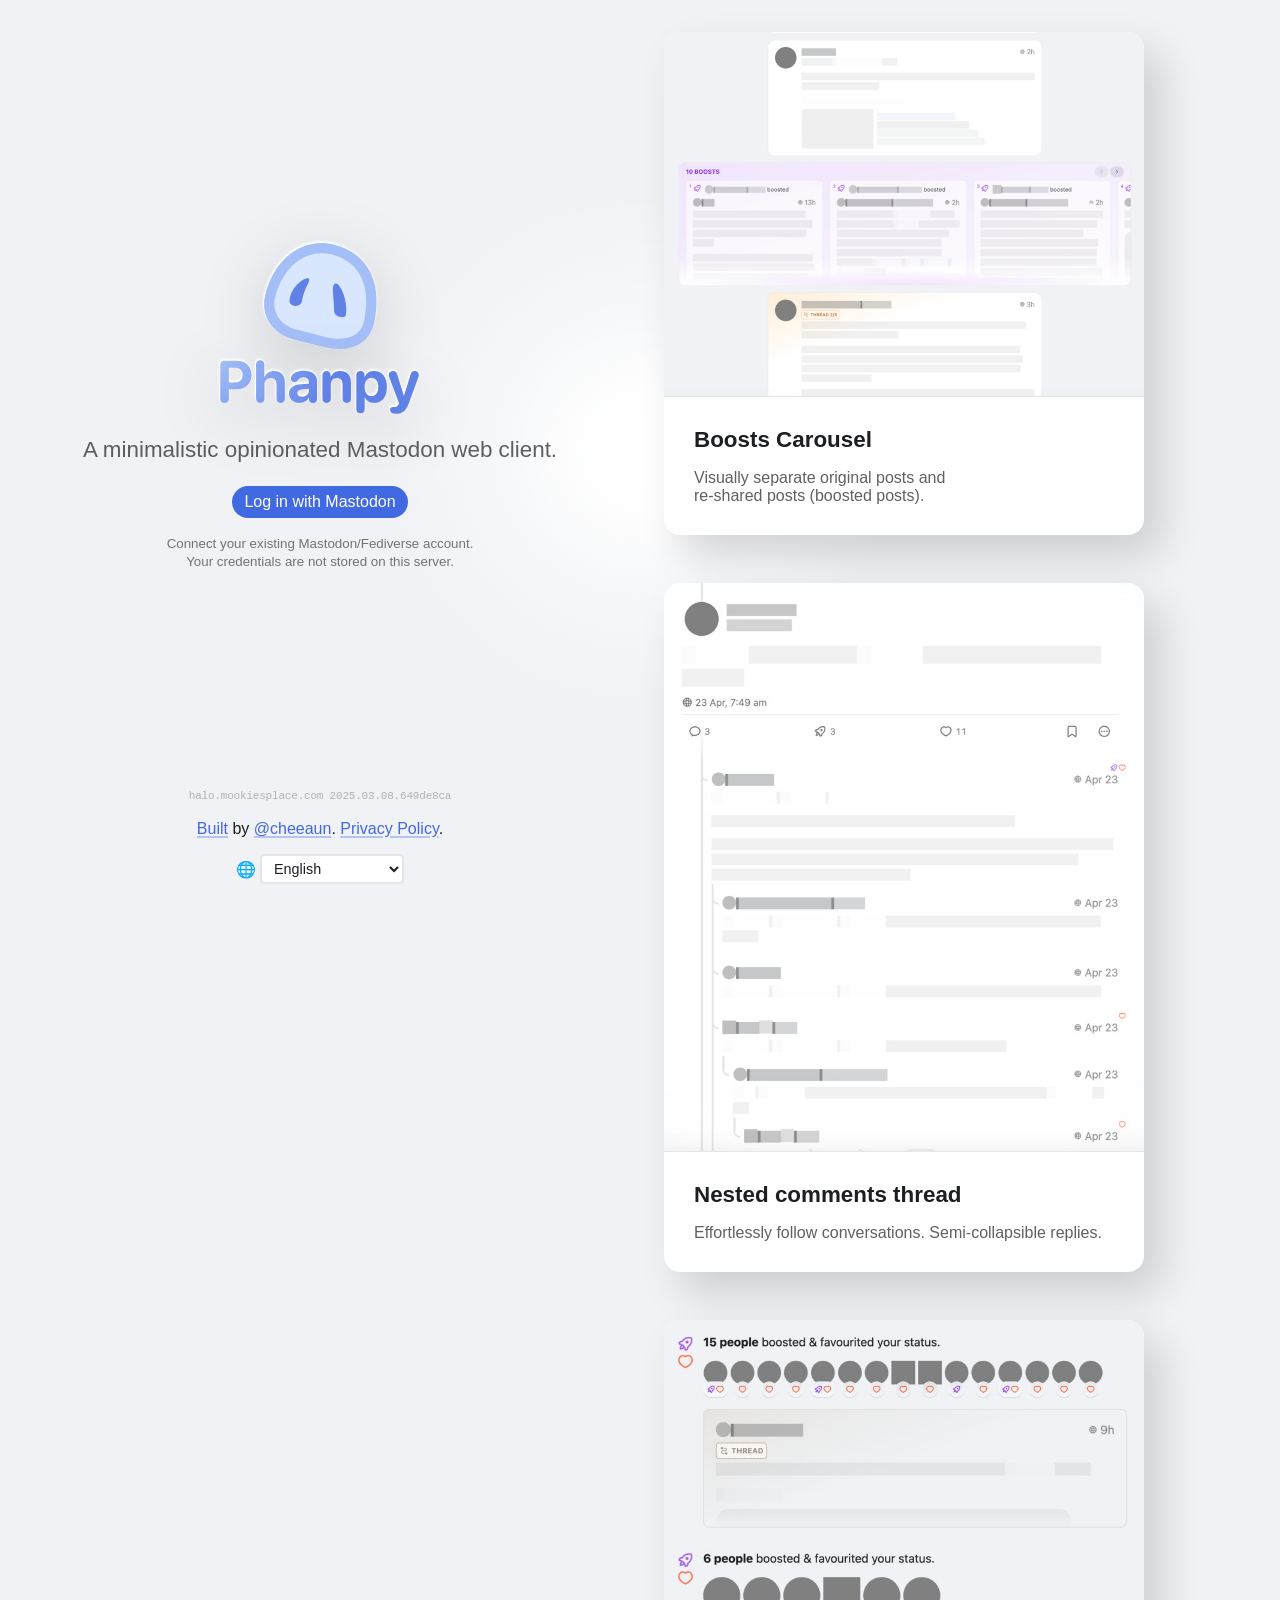
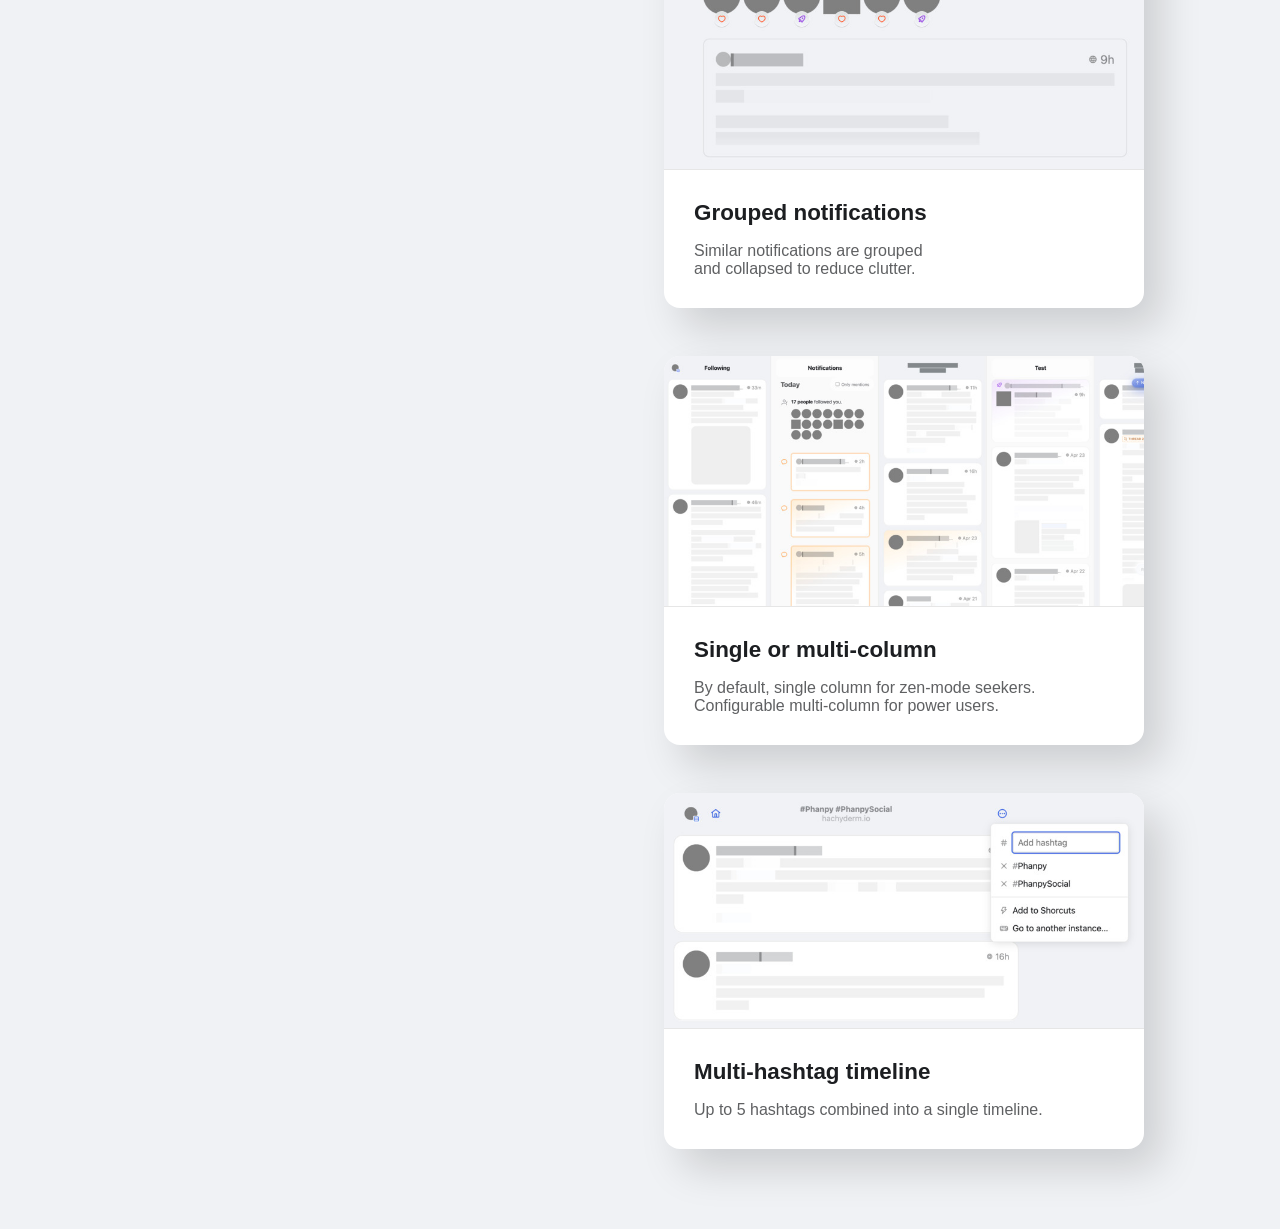
==== commit b57191e9: "new version" ====
--- a/index.html
+++ b/index.html
@@ -55,6 +55,7 @@
       content="Minimalistic opinionated Mastodon web client"
     />
     <meta property="og:image" content="https://halo.mookiesplace.com/og-image-2.jpg" />
+    <meta name="referrer" content="origin">
     <link rel="alternate" hreflang="en" href="https://halo.mookiesplace.com/?lang=en">
     <link rel="alternate" hreflang="ca-ES" href="https://halo.mookiesplace.com/?lang=ca-ES">
     <link rel="alternate" hreflang="cs-CZ" href="https://halo.mookiesplace.com/?lang=cs-CZ">
@@ -67,22 +68,23 @@
     <link rel="alternate" hreflang="fr-FR" href="https://halo.mookiesplace.com/?lang=fr-FR">
     <link rel="alternate" hreflang="gl-ES" href="https://halo.mookiesplace.com/?lang=gl-ES">
     <link rel="alternate" hreflang="it-IT" href="https://halo.mookiesplace.com/?lang=it-IT">
-    <link rel="alternate" hreflang="ja-JP" href="https://halo.mookiesplace.com/?lang=ja-JP">
     <link rel="alternate" hreflang="kab" href="https://halo.mookiesplace.com/?lang=kab">
     <link rel="alternate" hreflang="ko-KR" href="https://halo.mookiesplace.com/?lang=ko-KR">
     <link rel="alternate" hreflang="lt-LT" href="https://halo.mookiesplace.com/?lang=lt-LT">
-    <link rel="alternate" hreflang="nb-NO" href="https://halo.mookiesplace.com/?lang=nb-NO">
     <link rel="alternate" hreflang="nl-NL" href="https://halo.mookiesplace.com/?lang=nl-NL">
+    <link rel="alternate" hreflang="pl-PL" href="https://halo.mookiesplace.com/?lang=pl-PL">
     <link rel="alternate" hreflang="pt-BR" href="https://halo.mookiesplace.com/?lang=pt-BR">
     <link rel="alternate" hreflang="pt-PT" href="https://halo.mookiesplace.com/?lang=pt-PT">
     <link rel="alternate" hreflang="ru-RU" href="https://halo.mookiesplace.com/?lang=ru-RU">
     <link rel="alternate" hreflang="uk-UA" href="https://halo.mookiesplace.com/?lang=uk-UA">
     <link rel="alternate" hreflang="zh-CN" href="https://halo.mookiesplace.com/?lang=zh-CN">
     <link rel="alternate" hreflang="x-default" href="https://halo.mookiesplace.com">
-    <script type="module" crossorigin src="./assets/main-YPfM2Z_k.js"></script>
-    <link rel="modulepreload" crossorigin href="./assets/useTitle-Yzy4mGi8.js">
-    <link rel="modulepreload" crossorigin href="./assets/fuse-oqIdmU6j.js">
-    <link rel="stylesheet" crossorigin href="./assets/style-4IRI1921.css">
+    <script type="module" crossorigin src="./assets/main-BUzWpLe2.js"></script>
+    <link rel="modulepreload" crossorigin href="./assets/useTitle-CCJyj9GW.js">
+    <link rel="modulepreload" crossorigin href="./assets/ScheduledAtField-C8V8wCav.js">
+    <link rel="stylesheet" crossorigin href="./assets/useTitle-CAqCKEee.css">
+    <link rel="stylesheet" crossorigin href="./assets/ScheduledAtField-BvoE8rP0.css">
+    <link rel="stylesheet" crossorigin href="./assets/main-h5-AJOuZ.css">
   <link rel="manifest" href="./manifest.webmanifest"><script id="vite-plugin-pwa:inline-sw">if('serviceWorker' in navigator) {window.addEventListener('load', () => {navigator.serviceWorker.register('./sw.js', { scope: './' })})}</script></head>
   <body>
     <div id="app"></div>
--- a/assets/useTitle-CAqCKEee.css
+++ b/assets/useTitle-CAqCKEee.css
@@ -0,0 +1,7 @@
+:root{--sai-top: env(safe-area-inset-top);--sai-right: env(safe-area-inset-right);--sai-bottom: env(safe-area-inset-bottom);--sai-left: env(safe-area-inset-left);--text-size: 16px;--main-width: 40em;-webkit-text-size-adjust:none;-moz-text-size-adjust:none;text-size-adjust:none;--hairline-width: 1px;--monospace-font: ui-monospace, "SFMono-Regular", Consolas, "Liberation Mono", Menlo, Courier, monospace;--blue-color: royalblue;--purple-color: blueviolet;--purple-fg-color: color-mix( in srgb-linear, var(--purple-color) 60%, var(--text-color) 40% );--purple-bg-color: color-mix(in srgb, var(--purple-color) 10%, transparent);--green-color: darkgreen;--orange-color: darkorange;--orange-light-bg-color: color-mix( in srgb, var(--orange-color) 20%, transparent );--orange-fg-color: color-mix( in srgb-linear, var(--orange-color) 60%, var(--text-color) 40% );--orange-bg-color: color-mix(in srgb, var(--orange-color) 10%, transparent);--red-color: orangered;--red-text-color: color-mix( in srgb-linear, var(--red-color) 60%, var(--text-color) 40% );--red-bg-color: color-mix(in lch, var(--red-color) 40%, transparent);--bg-color: #fff;--bg-faded-color: #f0f2f5;--bg-blur-color: rgba(255,255,255,.6);--bg-faded-blur-color: rgba(240,242,245,.6);--text-color: #1c1e21;--text-insignificant-color: rgba(28,30,33,.6);--link-color: var(--blue-color);--link-bg-color: rgba(65,105,225,.13333);--link-light-color: rgba(65,105,225,.6);--link-faded-color: rgba(65,105,225,.33333);--link-bg-hover-color: rgba(240,242,245,.6);--link-visited-color: mediumslateblue;--link-text-color: color-mix( in lch, var(--link-color) 60%, var(--text-color) 40% );--focus-ring-color: var(--link-color);--button-bg-color: var(--blue-color);--button-bg-blur-color: rgba(65,105,225,.66667);--button-text-color: white;--button-plain-bg-hover-color: rgba(128, 128, 128, .1);--reblog-color: var(--purple-color);--reblog-faded-color: rgba(137,43,226,.12549);--group-color: var(--green-color);--group-faded-color: rgba(0,100,0,.12549);--reply-to-color: var(--orange-color);--reply-to-text-color: #b36200;--favourite-color: var(--red-color);--reply-to-faded-color: rgba(255,166,0,.12549);--hashtag-color: LightSeaGreen;--hashtag-faded-color: color-mix( in srgb, var(--hashtag-color) 15%, transparent );--hashtag-text-color: color-mix( in lch, var(--hashtag-color) 40%, var(--text-color) 60% );--outline-color: rgba(128, 128, 128, .2);--outline-stronger-color: rgba(128, 128, 128, .4);--outline-hover-color: rgba(128, 128, 128, .7);--divider-color: rgba(0, 0, 0, .1);--backdrop-color: rgba(0, 0, 0, .1);--backdrop-solid-color: color-mix(in srgb, var(--bg-color) 90%, #000 10%);--backdrop-theme-color: #e5e5e5;--backdrop-darker-color: rgba(0, 0, 0, .25);--img-bg-color: rgba(128, 128, 128, .2);--loader-color: rgba(28,30,33,.6);--comment-line-color: #e5e5e5;--drop-shadow-color: rgba(0, 0, 0, .15);--close-button-bg-color: rgba(0, 0, 0, .1);--close-button-bg-active-color: rgba(0, 0, 0, .2);--close-button-color: rgba(0, 0, 0, .5);--close-button-hover-color: rgba(0, 0, 0, 1);--private-note-text-color: var(--text-color);--private-note-bg-color: color-mix(in srgb, yellow 20%, var(--bg-color));--private-note-border-color: rgba(0, 0, 0, .2);--media-fg-color: #f0f2f5;--media-bg-color: #242526;--media-outline-color: color-mix(in lch, var(--media-fg-color), transparent);--timing-function: cubic-bezier(.3, .5, 0, 1);--spring-timing-funtion: cubic-bezier(.175, .885, .32, 1.275);--min-dimension: 88px;--forward: right;--backward: left;--to-forward: to right;--to-backward: to left}[dir=rtl]:root{--forward: left;--backward: right;--to-forward: to left;--to-backward: to right}@media (-webkit-min-device-pixel-ratio: 2),(min-resolution: 2dppx){:root{--hairline-width: .5px}}@media (prefers-color-scheme: dark){:root:where(:not(.is-light)){--blue-color: CornflowerBlue;--purple-color: #b190f1;--green-color: lightgreen;--orange-color: orange;--bg-color: #242526;--bg-faded-color: #18191a;--bg-blur-color: rgba(0,0,0,.6);--bg-faded-blur-color: rgba(24,25,26,.6);--text-color: #f0f2f5;--text-insignificant-color: rgba(240,242,245,.6);--link-light-color: rgba(100,148,237,.6);--link-faded-color: rgba(100,148,237,.53333);--link-bg-hover-color: rgba(52,53,55,.6);--link-visited-color: color-mix( in lch, mediumslateblue 70%, var(--text-color) 30% );--button-bg-color: color-mix( in srgb, var(--blue-color) 80%, var(--bg-color) 20% );--reblog-faded-color: rgba(177,144,241,.2549);--reply-to-text-color: var(--reply-to-color);--reply-to-faded-color: rgba(255,166,0,.0902);--divider-color: rgba(255, 255, 255, .1);--bg-blur-color: #24252699;--backdrop-color: rgba(0, 0, 0, .5);--backdrop-solid-color: color-mix(in srgb, var(--bg-color) 50%, #000 50%);--backdrop-theme-color: #121213;--loader-color: rgba(240,242,245,.6);--comment-line-color: #565656;--drop-shadow-color: rgba(0, 0, 0, .5);--close-button-bg-color: rgba(255, 255, 255, .2);--close-button-bg-active-color: rgba(255, 255, 255, .15);--close-button-color: rgba(255, 255, 255, .5);--close-button-hover-color: rgba(255, 255, 255, 1);--private-note-border-color: rgba(255, 255, 255, .2)}}:root:where(.is-dark){--blue-color: CornflowerBlue;--purple-color: #b190f1;--green-color: lightgreen;--orange-color: orange;--bg-color: #242526;--bg-faded-color: #18191a;--bg-blur-color: rgba(0,0,0,.6);--bg-faded-blur-color: rgba(24,25,26,.6);--text-color: #f0f2f5;--text-insignificant-color: rgba(240,242,245,.6);--link-light-color: rgba(100,148,237,.6);--link-faded-color: rgba(100,148,237,.53333);--link-bg-hover-color: rgba(52,53,55,.6);--link-visited-color: color-mix( in lch, mediumslateblue 70%, var(--text-color) 30% );--button-bg-color: color-mix( in srgb, var(--blue-color) 80%, var(--bg-color) 20% );--reblog-faded-color: rgba(177,144,241,.2549);--reply-to-text-color: var(--reply-to-color);--reply-to-faded-color: rgba(255,166,0,.0902);--divider-color: rgba(255, 255, 255, .1);--bg-blur-color: #24252699;--backdrop-color: rgba(0, 0, 0, .5);--backdrop-solid-color: color-mix(in srgb, var(--bg-color) 50%, #000 50%);--backdrop-theme-color: #121213;--loader-color: rgba(240,242,245,.6);--comment-line-color: #565656;--drop-shadow-color: rgba(0, 0, 0, .5);--close-button-bg-color: rgba(255, 255, 255, .2);--close-button-bg-active-color: rgba(255, 255, 255, .15);--close-button-color: rgba(255, 255, 255, .5);--close-button-hover-color: rgba(255, 255, 255, 1);--private-note-border-color: rgba(255, 255, 255, .2)}*,*:before,*:after{box-sizing:border-box}[dir]{text-align:start}html{-webkit-text-size-adjust:100%;-moz-text-size-adjust:100%;text-size-adjust:100%}body{font-family:ui-rounded,-apple-system,BlinkMacSystemFont,Segoe UI,Roboto,Ubuntu,Cantarell,Noto Sans,sans-serif;font-size:16px;font-size:var(--text-size);word-wrap:break-word}@media (display-mode: standalone){html,body{overscroll-behavior-y:none}}a{color:#4169e1;color:var(--link-color);text-decoration-color:#4169e155;text-decoration-color:var(--link-faded-color);text-decoration-thickness:2px;text-underline-offset:2px;word-wrap:anywhere}a:hover,a:focus{text-decoration-color:#4169e1;text-decoration-color:var(--link-color)}img{max-width:100%}hr{height:2px;border:0;padding:0;margin:16px 0;background-image:-webkit-linear-gradient(left,transparent,rgba(0,0,0,.1),transparent);background-image:linear-gradient(to right,transparent,rgba(0,0,0,.1),transparent);background-image:-webkit-linear-gradient(left,transparent,var(--divider-color),transparent);background-image:linear-gradient(to right,transparent,var(--divider-color),transparent)}button,input,select,textarea{font-family:inherit;font-size:inherit;line-height:inherit;max-width:100%}button,.button{display:inline-block;padding:8px 12px;border-radius:2.5em;border:0;background-color:#4169e1;background-color:var(--button-bg-color);color:#fff;color:var(--button-text-color);line-height:1;vertical-align:middle;-webkit-text-decoration:none;text-decoration:none;-webkit-user-select:none;-moz-user-select:none;user-select:none}button[hidden]{display:none}button:not(.does-not-exist)>*,.button>*{vertical-align:middle;pointer-events:none}button:not(.does-not-exist):not(:disabled):not(.disabled):hover{cursor:pointer;-webkit-filter:brightness(1.05);filter:brightness(1.05)}button:not(.does-not-exist):not(:disabled):not(.disabled):focus{cursor:pointer;-webkit-filter:brightness(1.05);filter:brightness(1.05)}.button:not(:disabled):not(.disabled):hover{cursor:pointer;-webkit-filter:brightness(1.05);filter:brightness(1.05)}.button:not(:disabled):not(.disabled):focus{cursor:pointer;-webkit-filter:brightness(1.05);filter:brightness(1.05)}button:not(.does-not-exist):not(:disabled):not(.disabled):active{-webkit-filter:brightness(.8);filter:brightness(.8)}.button:not(:disabled):not(.disabled):active{-webkit-filter:brightness(.8);filter:brightness(.8)}button:disabled:not(.does-not-exist){opacity:.5}.button.disabled{opacity:.5}button.plain:not(.does-not-exist),.button.plain{background-color:transparent;color:#4169e1;color:var(--link-color);-webkit-backdrop-filter:blur(12px);backdrop-filter:blur(12px)}button.plain2:not(.does-not-exist),.button.plain2{background-color:transparent;color:#4169e1;color:var(--link-color);-webkit-backdrop-filter:blur(12px) invert(.1);backdrop-filter:blur(12px) invert(.1)}button.plain3:not(.does-not-exist),.button.plain3{background-color:transparent;color:#fff;color:var(--button-text-color);-webkit-backdrop-filter:blur(12px) invert(.25);backdrop-filter:blur(12px) invert(.25)}button.plain4:not(.does-not-exist),.button.plain4{background-color:transparent;color:#1c1e2199;color:var(--text-insignificant-color)}button.plain4:not(.does-not-exist):not(:disabled):not(.disabled):hover{color:#1c1e21;color:var(--text-color)}button.plain4:not(.does-not-exist):not(:disabled):not(.disabled):focus{color:#1c1e21;color:var(--text-color)}.button.plain4:not(:disabled):not(.disabled):hover{color:#1c1e21;color:var(--text-color)}.button.plain4:not(:disabled):not(.disabled):focus{color:#1c1e21;color:var(--text-color)}button.plain5:not(.does-not-exist),.button.plain5{background-color:transparent;color:#4169e1;color:var(--link-color);-webkit-text-decoration:underline;text-decoration:underline;text-decoration-color:#4169e155;text-decoration-color:var(--link-faded-color)}button.plain5:not(.does-not-exist):not(:disabled):not(.disabled):hover{-webkit-text-decoration:underline;text-decoration:underline}button.plain5:not(.does-not-exist):not(:disabled):not(.disabled):focus{-webkit-text-decoration:underline;text-decoration:underline}.button.plain5:not(:disabled):not(.disabled):hover{-webkit-text-decoration:underline;text-decoration:underline}.button.plain5:not(:disabled):not(.disabled):focus{-webkit-text-decoration:underline;text-decoration:underline}button.plain6:not(.does-not-exist),.button.plain6{background-color:#fff9;background-color:var(--bg-blur-color);color:#4169e1;color:var(--link-color);border:1px solid royalblue;border:1px solid var(--link-color)}button.plain6:not(.does-not-exist):not(:disabled):not(.disabled):hover{background-color:#4169e122;background-color:var(--link-bg-color)}button.plain6:not(.does-not-exist):not(:disabled):not(.disabled):focus{background-color:#4169e122;background-color:var(--link-bg-color)}.button.plain6:not(:disabled):not(.disabled):hover{background-color:#4169e122;background-color:var(--link-bg-color)}.button.plain6:not(:disabled):not(.disabled):focus{background-color:#4169e122;background-color:var(--link-bg-color)}button.light:not(.does-not-exist),.button.light{background-color:#f0f2f5;background-color:var(--bg-faded-color);color:#1c1e21;color:var(--text-color);border:1px solid rgba(128,128,128,.2);border:1px solid var(--outline-color)}button.light:not(.does-not-exist):not(:disabled):not(.disabled):hover{border-color:#808080b3;border-color:var(--outline-hover-color)}button.light:not(.does-not-exist):not(:disabled):not(.disabled):focus{border-color:#808080b3;border-color:var(--outline-hover-color)}.button.light:not(:disabled):not(.disabled):hover{border-color:#808080b3;border-color:var(--outline-hover-color)}.button.light:not(:disabled):not(.disabled):focus{border-color:#808080b3;border-color:var(--outline-hover-color)}button.light.danger:not(.does-not-exist):not(:disabled):not(.disabled){color:#ff4500;color:var(--red-color)}.button.light.danger:not(:disabled):not(.disabled){color:#ff4500;color:var(--red-color)}button.block:not(.does-not-exist),.button.block{display:block;width:100%;padding:12px}button.textual:not(.does-not-exist),.button.textual{padding:0;margin:0;vertical-align:baseline;color:#4169e1;color:var(--link-color);background-color:transparent;border-radius:0}button.swap:not(.does-not-exist),.button.swap{display:grid;grid-template-columns:1fr;grid-template-rows:1fr}button.swap:not(.does-not-exist)>*,.button.swap>*{grid-column:1;grid-row:1;-webkit-transition:opacity .3s;transition:opacity .3s}button.swap:not(.does-not-exist)>:nth-child(2){opacity:0}.button.swap>:nth-child(2){opacity:0}button.swap:not(.does-not-exist):hover>:nth-child(2){opacity:1}button.swap:not(.does-not-exist):focus>:nth-child(2){opacity:1}.button.swap:hover>:nth-child(2){opacity:1}.button.swap:focus>:nth-child(2){opacity:1}button.swap[data-swap-state=danger]:not(.does-not-exist):hover,button.swap[data-swap-state=danger]:not(.does-not-exist):focus,.button.swap[data-swap-state=danger]:hover,.button.swap[data-swap-state=danger]:focus{color:#ff4500;color:var(--red-color);border-color:#ff4500;border-color:var(--red-color)}button.swap:not(.does-not-exist):hover>:nth-child(1){opacity:0}button.swap:not(.does-not-exist):focus>:nth-child(1){opacity:0}.button.swap:hover>:nth-child(1){opacity:0}.button.swap:focus>:nth-child(1){opacity:0}input[type=text],input[type=search],input[type=datetime-local],textarea,select{color:#1c1e21;color:var(--text-color);background-color:#fff;background-color:var(--bg-color);border:2px solid rgba(0,0,0,.1);border:2px solid var(--divider-color);padding:8px;border-radius:4px}input[type=text]:focus,input[type=search]:focus,input[type=datetime-local]:focus,textarea:focus,select:focus{border-color:#80808033;border-color:var(--outline-color)}input[type=text].large,textarea.large,select.large,button.large{font-size:125%;padding:12px}textarea:disabled{background-color:#f0f2f5;background-color:var(--bg-faded-color)}input.block[type=text],input.block[type=search],textarea.block:not(.does-not-exist),select.block:not(.does-not-exist){display:block;width:100%}button.small:not(.does-not-exist),.button.small,select.small:not(.does-not-exist){font-size:90%;padding:4px 8px}.button.centered{display:-webkit-inline-box;display:inline-flex;-webkit-box-pack:center;justify-content:center;-webkit-box-align:center;align-items:center}select.plain{border:0;background-color:transparent}pre{-moz-tab-size:2;-o-tab-size:2;tab-size:2}pre code,code,kbd{font-size:90%;font-family:ui-monospace,SFMono-Regular,Consolas,Liberation Mono,Menlo,Courier,monospace;font-family:var(--monospace-font)}@media (prefers-color-scheme: dark){:where(html:not(.is-light)) button.plain2:not(.does-not-exist),:where(html:not(.is-light)) .button.plain2{-webkit-backdrop-filter:blur(12px) brightness(.5);backdrop-filter:blur(12px) brightness(.5)}}:where(html.is-dark) button.plain2:not(.does-not-exist),:where(html.is-dark) .button.plain2{-webkit-backdrop-filter:blur(12px) brightness(.5);backdrop-filter:blur(12px) brightness(.5)}[tabindex="-1"]{outline:0}:not([tabindex="-1"]):focus-visible{outline:2px solid royalblue;outline:2px solid var(--focus-ring-color)}.ib{display:inline-block}.spacer{-webkit-box-flex:1;flex-grow:1}.insignificant{color:#1c1e2199;color:var(--text-insignificant-color)}.more-insignificant{opacity:.5}.hide-until-focus-visible{display:none}:has(:focus-visible) .hide-until-focus-visible{display:inline;display:initial}.bidi-isolate{direction:ltr;direction:initial;unicode-bidi:isolate}@-webkit-keyframes appear{0%{opacity:0}to{opacity:1}}@keyframes appear{0%{opacity:0}to{opacity:1}}@-webkit-keyframes appear-smooth{0%{opacity:0;-webkit-transform:scale(.98);transform:scale(.98)}to{opacity:1;-webkit-transform:scale(1);transform:scale(1)}}@keyframes appear-smooth{0%{opacity:0;-webkit-transform:scale(.98);transform:scale(.98)}to{opacity:1;-webkit-transform:scale(1);transform:scale(1)}}@-webkit-keyframes fade-in{0%{opacity:0;-webkit-transform:translateY(10px);transform:translateY(10px)}to{opacity:1;-webkit-transform:translateY(0);transform:translateY(0)}}@keyframes fade-in{0%{opacity:0;-webkit-transform:translateY(10px);transform:translateY(10px)}to{opacity:1;-webkit-transform:translateY(0);transform:translateY(0)}}@-webkit-keyframes slide-up{0%{-webkit-transform:translateY(100%);transform:translateY(100%)}to{-webkit-transform:translateY(0);transform:translateY(0)}}@keyframes slide-up{0%{-webkit-transform:translateY(100%);transform:translateY(100%)}to{-webkit-transform:translateY(0);transform:translateY(0)}}@-webkit-keyframes slide-up-smooth{0%{opacity:0;-webkit-transform:translateY(100%);transform:translateY(100%)}to{opacity:1;-webkit-transform:translateY(0);transform:translateY(0)}}@keyframes slide-up-smooth{0%{opacity:0;-webkit-transform:translateY(100%);transform:translateY(100%)}to{opacity:1;-webkit-transform:translateY(0);transform:translateY(0)}}@-webkit-keyframes position-object{0%{object-position:50% 50%}25%{object-position:0% 0%}75%{object-position:100% 100%}to{object-position:50% 50%}}@keyframes position-object{0%{-o-object-position:50% 50%;object-position:50% 50%}25%{-o-object-position:0% 0%;object-position:0% 0%}75%{-o-object-position:100% 100%;object-position:100% 100%}to{-o-object-position:50% 50%;object-position:50% 50%}}@-webkit-keyframes shazam{0%{grid-template-rows:0fr}to{grid-template-rows:1fr}}@keyframes shazam{0%{grid-template-rows:0fr}to{grid-template-rows:1fr}}.shazam-container{display:grid;grid-template-rows:1fr;-webkit-transition:grid-template-rows .5s ease-in-out;transition:grid-template-rows .5s ease-in-out}.shazam-container:not(.no-animation){-webkit-animation:shazam .5s ease-in-out both!important;animation:shazam .5s ease-in-out both!important}.shazam-container[hidden]{grid-template-rows:0fr}.shazam-container-inner{overflow:hidden}@-webkit-keyframes shazam-horizontal{0%{grid-template-columns:0fr}to{grid-template-columns:1fr}}@keyframes shazam-horizontal{0%{grid-template-columns:0fr}to{grid-template-columns:1fr}}.shazam-container-horizontal{display:grid;grid-template-columns:1fr;-webkit-transition:grid-template-columns .5s ease-in-out;transition:grid-template-columns .5s ease-in-out;white-space:nowrap}.shazam-container-horizontal:not(.no-animation){-webkit-animation:shazam-horizontal .5s ease-in-out both!important;animation:shazam-horizontal .5s ease-in-out both!important}.shazam-container-horizontal[hidden]{grid-template-columns:0fr}@-webkit-keyframes spin{to{-webkit-transform:rotate(360deg);transform:rotate(360deg)}}@keyframes spin{to{-webkit-transform:rotate(360deg);transform:rotate(360deg)}}.szh-menu{margin:0;padding:0;list-style:none;box-sizing:border-box;width:-webkit-max-content;width:-moz-max-content;width:max-content;z-index:100;border:1px solid rgba(0,0,0,.1);background-color:#fff}.szh-menu:focus{outline:none}.szh-menu__arrow{box-sizing:border-box;width:.75rem;height:.75rem;background-color:#fff;border:1px solid transparent;border-left-color:#0000001a;border-top-color:#0000001a;z-index:-1}.szh-menu__arrow--dir-left{right:-.375rem;-webkit-transform:translateY(-50%) rotate(135deg);transform:translateY(-50%) rotate(135deg)}.szh-menu__arrow--dir-right{left:-.375rem;-webkit-transform:translateY(-50%) rotate(-45deg);transform:translateY(-50%) rotate(-45deg)}.szh-menu__arrow--dir-top{bottom:-.375rem;-webkit-transform:translateX(-50%) rotate(-135deg);transform:translate(-50%) rotate(-135deg)}.szh-menu__arrow--dir-bottom{top:-.375rem;-webkit-transform:translateX(-50%) rotate(45deg);transform:translate(-50%) rotate(45deg)}.szh-menu__item{cursor:pointer}.szh-menu__item:focus{outline:none}.szh-menu__item--hover{background-color:#ebebeb}.szh-menu__item--focusable{cursor:default;background-color:inherit}.szh-menu__item--disabled{cursor:default;color:#aaa}.szh-menu__group{box-sizing:border-box}.szh-menu__radio-group{margin:0;padding:0;list-style:none}.szh-menu__divider{height:1px;margin:.5rem 0;background-color:#0000001f}.szh-menu-button{box-sizing:border-box}/*!
+ * Toastify js 1.12.0
+ * https://github.com/apvarun/toastify-js
+ * @license MIT licensed
+ *
+ * Copyright (C) 2018 Varun A P
+ */.toastify{padding:12px 20px;color:#fff;display:inline-block;box-shadow:0 3px 6px -1px #0000001f,0 10px 36px -4px #4d60e84d;background:-webkit-linear-gradient(315deg,#73a5ff,#5477f5);background:linear-gradient(135deg,#73a5ff,#5477f5);position:fixed;opacity:0;-webkit-transition:all .4s cubic-bezier(.215,.61,.355,1);transition:all .4s cubic-bezier(.215,.61,.355,1);border-radius:2px;cursor:pointer;-webkit-text-decoration:none;text-decoration:none;max-width:calc(50% - 20px);z-index:2147483647}.toastify.on{opacity:1}.toast-close{background:transparent;border:0;color:#fff;cursor:pointer;font-family:inherit;font-size:1em;opacity:.4;padding:0 5px}.toastify-right{right:15px}.toastify-left{left:15px}.toastify-top{top:-150px}.toastify-bottom{bottom:-150px}.toastify-rounded{border-radius:25px}.toastify-avatar{width:1.5em;height:1.5em;margin:-7px 5px;border-radius:2px}.toastify-center{margin-left:auto;margin-right:auto;left:0;right:0;max-width:-webkit-fit-content;max-width:fit-content;max-width:-moz-fit-content}@media only screen and (max-width: 360px){.toastify-right,.toastify-left{margin-left:auto;margin-right:auto;left:0;right:0;max-width:-webkit-fit-content;max-width:-moz-fit-content;max-width:fit-content}}html,body{margin:0;padding:0;background-color:var(--bg-color);color:var(--text-color);overflow-x:hidden}body{touch-action:pan-x pan-y}#app{min-height:100vh;min-height:100dvh;display:-webkit-box;display:flex;-webkit-box-align:center;align-items:center;-webkit-box-pack:center;justify-content:center}#app-standalone{background-color:var(--bg-faded-color)}a.mention{text-decoration-line:none}a.mention span{text-decoration-line:underline;text-decoration-color:inherit;text-decoration-thickness:2px;text-underline-offset:2px;font-variant-numeric:slashed-zero;-webkit-font-feature-settings:"ss01","zero";font-feature-settings:"ss01","zero"}a.mention span{color:var(--text-color)}a[href^=http][rel*=nofollow]:visited:not(:has(div)){color:var(--link-visited-color);text-decoration-color:var(--link-visited-color)}.deck-container{width:100%;height:100vh;height:100dvh;overflow:auto;overflow-x:hidden;-webkit-transition:opacity .1s ease-in-out;transition:opacity .1s ease-in-out;overscroll-behavior:contain;scroll-behavior:smooth;background-color:var(--bg-color);-webkit-box-flex:1;flex-grow:1;-webkit-transform:translateZ(0);transform:translateZ(0)}@media (hover: hover){.deck-container{overscroll-behavior:auto}}.deck-container[hidden]{display:block;position:absolute;-webkit-user-select:none;-moz-user-select:none;user-select:none;pointer-events:none;opacity:0;content-visibility:hidden}.deck-container,.deck.contained{scroll-padding-top:3em}#home-page~.deck-container,#welcome~.deck-container,#columns~.deck-container,#loader-root~.deck-container{z-index:10;position:fixed;top:0;right:0;bottom:0;left:0}#home-page:has(~.deck-container){position:absolute;-webkit-user-select:none;-moz-user-select:none;user-select:none;pointer-events:none;opacity:0}#welcome:has(~.deck-container){position:absolute;-webkit-user-select:none;-moz-user-select:none;user-select:none;pointer-events:none;opacity:0}#columns:has(~.deck-container){position:absolute;-webkit-user-select:none;-moz-user-select:none;user-select:none;pointer-events:none;opacity:0}#loader-root:has(~.deck-container){position:absolute;-webkit-user-select:none;-moz-user-select:none;user-select:none;pointer-events:none;opacity:0}.deck{min-height:100vh;min-height:100dvh;margin:auto;width:var(--main-width);max-width:100%;background-color:var(--bg-color);overflow-anchor:auto}.deck.wide{width:60em}.deck.contained{overflow:auto;overflow-x:hidden;height:100vh;height:100dvh;overscroll-behavior:contain}@media (hover: hover){.deck.contained{overscroll-behavior:auto}}.deck>header{position:sticky;top:0;z-index:1;cursor:default;z-index:10;-webkit-user-select:none;-moz-user-select:none;-webkit-transition:-webkit-transform .5s ease-in-out;transition:-webkit-transform .5s ease-in-out;transition:transform .5s ease-in-out;transition:transform .5s ease-in-out,-webkit-transform .5s ease-in-out;user-select:none}.deck>header .header-double-lines{font-size:90%!important;cursor:pointer}.deck>header .header-double-lines div{font-weight:400;color:var(--text-insignificant-color)}.deck>header[hidden]{display:block;-webkit-transform:translateY(-100%);transform:translateY(-100%);pointer-events:none;-webkit-user-select:none;-moz-user-select:none;user-select:none}.deck>header .header-grid{background-color:var(--bg-color);border-bottom:var(--hairline-width) solid var(--divider-color);min-height:3em;display:grid;grid-template-columns:1fr minmax(0,-webkit-max-content) 1fr;grid-template-columns:1fr minmax(0,max-content) 1fr;-webkit-box-align:center;align-items:center;white-space:nowrap}.deck>header .header-grid>.header-side:last-of-type{text-align:end;grid-column:3}.deck>header .header-grid button.plain:not(.does-not-exist),.deck>header .header-grid .button.plain{-webkit-backdrop-filter:none;backdrop-filter:none}.deck>header .header-grid h1{margin:0 8px;padding:0;font-size:1.2em;text-align:center;overflow:hidden;text-overflow:ellipsis;white-space:nowrap}.deck>header .header-grid.header-grid-2{grid-template-columns:1fr -webkit-max-content;grid-template-columns:1fr max-content}.deck>header .header-grid-2 h1{text-align:start;-webkit-padding-start:8px;padding-inline-start:8px}.deck>header .header-grid h1:has(.ancestors-indicator){display:-webkit-box;display:flex;gap:8px;-webkit-box-align:center;align-items:center;max-width:-webkit-fit-content;max-width:-moz-fit-content;max-width:fit-content}.deck>header .header-grid h1:has(.ancestors-indicator) .hero-heading{-webkit-box-flex:1;flex:1;overflow:hidden;text-overflow:ellipsis;white-space:nowrap}.deck h2{font-size:1.45em}.deck.padded-bottom .timeline>li:last-child{padding-bottom:80vh!important;padding-bottom:80dvh!important}@-webkit-keyframes indeterminate-bar{0%{-webkit-transform:translateX(-50%);transform:translate(-50%);opacity:.25}50%{opacity:1}to{-webkit-transform:translateX(50%);transform:translate(50%);opacity:.25}}@keyframes indeterminate-bar{0%{-webkit-transform:translateX(-50%);transform:translate(-50%);opacity:.25}50%{opacity:1}to{-webkit-transform:translateX(50%);transform:translate(50%);opacity:.25}}@-webkit-keyframes indeterminate-bar-rtl{0%{-webkit-transform:translateX(50%);transform:translate(50%);opacity:.25}50%{opacity:1}to{-webkit-transform:translateX(-50%);transform:translate(-50%);opacity:.25}}@keyframes indeterminate-bar-rtl{0%{-webkit-transform:translateX(50%);transform:translate(50%);opacity:.25}50%{opacity:1}to{-webkit-transform:translateX(-50%);transform:translate(-50%);opacity:.25}}.deck>header.loading:after{pointer-events:none;content:"";display:block;height:4px;position:absolute;bottom:0;width:50%;left:25%;background-image:-webkit-radial-gradient(bottom,farthest-side,var(--link-color),transparent);background-image:radial-gradient(farthest-side at bottom,var(--link-color),transparent);-webkit-animation:indeterminate-bar 1s ease-in-out infinite alternate;animation:indeterminate-bar 1s ease-in-out infinite alternate}[dir=rtl] :is(.deck>header.loading::-csstools-invalid-after){-webkit-animation-name:indeterminate-bar-rtl;animation-name:indeterminate-bar-rtl}@media (min-width: 40em){.deck>header.loading:after{height:8px}}.timeline{margin:0 auto;padding:0}.timeline.timeline-media{--grid-gap: 8px;display:grid;grid-template-columns:1fr;grid-auto-rows:-webkit-fit-content;grid-auto-rows:fit-content;grid-gap:8px;grid-gap:var(--grid-gap);gap:8px;gap:var(--grid-gap);padding:8px;padding:var(--grid-gap)}.timeline.timeline-media:not(#columns .timeline.timeline-media){background-color:var(--bg-faded-color)}@media (min-width: 320px){.timeline.timeline-media{grid-template-columns:1fr 1fr}}@media (min-width: 40em){.timeline.timeline-media:not(#columns .timeline.timeline-media){--grid-gap: 16px;grid-template-columns:1fr 1fr 1fr}.timeline.timeline-media:not(#columns .timeline.timeline-media){width:95vw;max-width:1056px;-webkit-transform:translateX(calc(-50% + var(--main-width) / 2));transform:translate(calc(-50% + var(--main-width) / 2))}[dir=rtl] .timeline.timeline-media:not(#columns .timeline.timeline-media){-webkit-transform:translateX(calc(50% - var(--main-width) / 2));transform:translate(calc(50% - var(--main-width) / 2))}#columns .timeline.timeline-media{padding-inline:0}}.timeline.timeline-media li{padding:0!important;margin:0!important;border:0!important;overflow:visible!important;background-color:transparent!important;box-shadow:none!important}@supports (grid-template-rows: masonry){.timeline.timeline-media{grid-template-rows:masonry;masonry-auto-flow:pack}.timeline.timeline-media .media-post a{aspect-ratio:revert!important}.timeline.timeline-media .media-post a video,.timeline.timeline-media .media-post a img,.timeline.timeline-media .media-post a audio{min-height:var(--min-dimension)}}@media (min-width: 40em){.deck-container-media-first .timeline>li:not(.timeline-item-carousel):not(.timeline-item-container):has(.status-media-first){width:-webkit-fit-content;width:-moz-fit-content;width:fit-content;max-width:min(480px,100%)}}.deck-container-media-first .timeline>li:not(.timeline-item-carousel):not(.timeline-item-container):has(.status-media-first){background-color:transparent!important;border:0!important;box-shadow:none!important;margin-inline:auto!important}.deck-container-media-first .timeline>li:not(.timeline-item-carousel):not(.timeline-item-container):has(.status-media-first):not(:first-child){margin-block:32px}.deck-container-media-first .timeline>li:not(.timeline-item-carousel):not(.timeline-item-container):has(.status-media-first):has(.skeleton){width:100%}.deck-container-media-first .timeline>li:not(.timeline-item-carousel):not(.timeline-item-container):has(.media[data-orientation=landscape]){max-width:100%}.deck-container-media-first .timeline .status-link:has(.status-media-first):hover{background-color:transparent}.timeline.grow{padding-bottom:calc(env(safe-area-inset-bottom) + 16px)}.timeline>li{list-style:none;margin:0;padding:0;border-bottom:var(--hairline-width) solid var(--divider-color);--line-dir: var(--to-forward)}.timeline>li+li:not(.timeline-item-carousel):not(.hero):not(.ancestor){content-visibility:auto;contain-intrinsic-size:auto 160px}.timeline.contextual>li:focus-visible{content-visibility:visible!important}.timeline.contextual>li:focus-within{content-visibility:visible!important}.timeline.contextual>li:has(.status-menu-open){content-visibility:visible!important}.timeline.contextual>li:hover{content-visibility:visible!important}.timeline.flat>li{border-bottom:none}.timeline.contextual{--indent-large-start: 40px;--indent-small-start: 10px;--thread-start: var(--indent-small-start);--line-start: var(--indent-small-start);--line-width: 3px;--line-end: calc(var(--line-start) + var(--line-width));--indent-large-end: calc(var(--indent-large-start) + var(--line-width));--indent-small-end: calc(var(--indent-small-start) + var(--line-width));--line-margin-end: 16px;--line-radius: 10px;--line-diameter: calc(var(--line-radius) * 2);--avatar-size: 50px;--avatar-margin-start: 16px;--avatar-margin-end: 12px;--line-curve: 45deg}[dir=rtl] .timeline.contextual{--line-curve: -45deg}.timeline.contextual>li.hero:has(+.thread){--thread-start: var(--indent-large-start);--line-start: var(--indent-large-start);--line-end: calc(var(--line-start) + var(--line-width))}.timeline.contextual>li.hero:last-child{--thread-start: var(--indent-large-start);--line-start: var(--indent-large-start);--line-end: calc(var(--line-start) + var(--line-width))}.timeline.contextual>li.thread:not(.does-not-exist),.timeline.contextual>li.ancestor:not(.does-not-exist){--thread-start: var(--indent-large-start);--line-start: var(--indent-large-start);--line-end: calc(var(--line-start) + var(--line-width))}.timeline.contextual>li.descendant.thread:has(+.descendant:not(.thread)):after{position:absolute;inset-inline-start:10px;bottom:0;content:"";display:block;--curves-width: calc(var(--line-start) + var(--line-width) - 10px);width:var(--curves-width);background-color:var(--bg-color);background-repeat:no-repeat;--curves-radius: calc(var(--curves-width) / 2);height:calc(var(--curves-width) - var(--line-width));background-image:-webkit-radial-gradient(bottom var(--forward),circle,transparent calc(var(--curves-radius) - var(--line-width)),var(--comment-line-color) calc(var(--curves-radius) - var(--line-width)) var(--curves-radius),transparent var(--curves-radius)),-webkit-radial-gradient(top var(--backward),circle,transparent calc(var(--curves-radius) - var(--line-width)),var(--comment-line-color) calc(var(--curves-radius) - var(--line-width)) var(--curves-radius),transparent var(--curves-radius));background-image:radial-gradient(circle at bottom var(--forward),transparent calc(var(--curves-radius) - var(--line-width)),var(--comment-line-color) calc(var(--curves-radius) - var(--line-width)) var(--curves-radius),transparent var(--curves-radius)),radial-gradient(circle at top var(--backward),transparent calc(var(--curves-radius) - var(--line-width)),var(--comment-line-color) calc(var(--curves-radius) - var(--line-width)) var(--curves-radius),transparent var(--curves-radius));background-size:var(--curves-radius);background-position:top var(--backward),bottom var(--forward)}.timeline.contextual>li{background-image:-webkit-linear-gradient(var(--line-dir),transparent,transparent var(--line-start),var(--comment-line-color) var(--line-start),var(--comment-line-color) var(--line-end),transparent var(--line-end),transparent);background-image:linear-gradient(var(--line-dir),transparent,transparent var(--line-start),var(--comment-line-color) var(--line-start),var(--comment-line-color) var(--line-end),transparent var(--line-end),transparent)}.timeline.contextual>li.hero:not(:has(+.thread)):not(:first-child):not(:only-child):not(:last-child){background-image:-webkit-linear-gradient(var(--line-dir),transparent,transparent var(--indent-small-start),var(--comment-line-color) var(--indent-small-start),var(--comment-line-color) var(--indent-small-end),transparent var(--indent-small-end),transparent),-webkit-linear-gradient(var(--line-dir),transparent,transparent var(--indent-large-start),var(--comment-line-color) var(--indent-large-start),var(--comment-line-color) var(--indent-large-end),transparent var(--indent-large-end),transparent);background-image:linear-gradient(var(--line-dir),transparent,transparent var(--indent-small-start),var(--comment-line-color) var(--indent-small-start),var(--comment-line-color) var(--indent-small-end),transparent var(--indent-small-end),transparent),linear-gradient(var(--line-dir),transparent,transparent var(--indent-large-start),var(--comment-line-color) var(--indent-large-start),var(--comment-line-color) var(--indent-large-end),transparent var(--indent-large-end),transparent);background-size:100% 50%;background-position:bottom,top}.timeline.contextual>li{background-repeat:no-repeat;-webkit-transition:opacity .3s ease-in-out;transition:opacity .3s ease-in-out}.timeline.contextual>li:first-child{background-position:0 calc(16px + var(--avatar-size))}.timeline.contextual>li:last-child{background-size:100% 20px}.timeline.contextual>li:only-child{background-image:none}.timeline.contextual>li.descendant{position:relative}.timeline.contextual>li.descendant{padding-bottom:1em}.timeline.contextual>li.descendant:not(.thread)>.status-link,.timeline.contextual>li.descendant:not(.thread)>.status-focus{-webkit-padding-start:var(--line-start);padding-inline-start:var(--line-start)}.timeline.contextual .replies[data-scroll-left]:not([data-scroll-left="0"]){background-color:var(--bg-color);box-shadow:inset 0 -3px var(--comment-line-color),inset 0 3px var(--comment-line-color);overscroll-behavior-x:contain}.timeline.contextual .replies[data-comments-level="4"]{overflow-x:auto}.timeline.contextual .replies[data-comments-level="4"]:has(.replies){overflow-x:auto;-webkit-mask-image:-webkit-linear-gradient(var(--to-backward),transparent,black 32px);mask-image:linear-gradient(var(--to-backward),transparent,black 32px)}.timeline.contextual .replies[data-comments-level="4"]:has(.replies)>.replies-summary{border-top:2px dashed var(--divider-color)}.timeline.contextual .replies[data-comments-level="4"] .replies[data-comments-level-overflow=true] .status{min-width:min(20em,80vw)}.timeline.contextual>li.descendant.thread>.status-link+.replies .replies-summary,.timeline.contextual>li.descendant.thread>.status-focus+.replies .replies-summary{-webkit-margin-start:calc(var(--avatar-size) + var(--avatar-margin-start) + var(--avatar-margin-end) + (var(--line-margin-end) * (var(--comments-level) - 1)));margin-inline-start:calc(var(--avatar-size) + var(--avatar-margin-start) + var(--avatar-margin-end) + (var(--line-margin-end) * (var(--comments-level) - 1)))}.timeline.contextual>li.descendant.thread>.status-link+.replies .status-link,.timeline.contextual>li.descendant.thread>.status-link+.replies .status-focus,.timeline.contextual>li.descendant.thread>.status-focus+.replies .status-link,.timeline.contextual>li.descendant.thread>.status-focus+.replies .status-focus{-webkit-padding-start:calc(var(--avatar-size) + var(--avatar-margin-start) + var(--avatar-margin-end) + (var(--line-margin-end) * (var(--comments-level) - 1)));padding-inline-start:calc(var(--avatar-size) + var(--avatar-margin-start) + var(--avatar-margin-end) + (var(--line-margin-end) * (var(--comments-level) - 1)))}.timeline.contextual>li.descendant:not(.thread)>.status-link+.replies .replies-summary,.timeline.contextual>li.descendant:not(.thread)>.status-focus+.replies .replies-summary{-webkit-margin-start:calc(var(--thread-start) + var(--line-margin-end) * var(--comments-level));margin-inline-start:calc(var(--thread-start) + var(--line-margin-end) * var(--comments-level))}.timeline.contextual>li.descendant:not(.thread)>.status-link+.replies .status-link,.timeline.contextual>li.descendant:not(.thread)>.status-link+.replies .status-focus,.timeline.contextual>li.descendant:not(.thread)>.status-focus+.replies .status-link,.timeline.contextual>li.descendant:not(.thread)>.status-focus+.replies .status-focus{-webkit-padding-start:calc(var(--thread-start) + var(--line-margin-end) * var(--comments-level));padding-inline-start:calc(var(--thread-start) + var(--line-margin-end) * var(--comments-level))}.timeline.contextual>li.descendant:not(.thread):before{content:"";position:absolute;top:10px;inset-inline-start:var(--line-start);width:var(--line-diameter);height:var(--line-diameter);border-radius:var(--line-radius);border-style:solid;border-width:var(--line-width);border-color:transparent transparent var(--comment-line-color) transparent;-webkit-transform:rotate(var(--line-curve));transform:rotate(var(--line-curve))}.timeline.contextual>li .replies-link{color:var(--text-insignificant-color);-webkit-margin-start:16px;margin-inline-start:16px;margin-top:-12px;padding-bottom:12px;font-size:90%}.timeline.contextual>li.ancestor .replies-link{-webkit-margin-start:calc(var(--avatar-size) + var(--avatar-margin-start) + var(--avatar-margin-end));margin-inline-start:calc(var(--avatar-size) + var(--avatar-margin-start) + var(--avatar-margin-end))}.timeline.contextual>li.thread>.status-link .replies-link,.timeline.contextual>li.thread>.status-focus .replies-link{-webkit-margin-start:calc(var(--avatar-size) + var(--avatar-margin-start) + var(--avatar-margin-end));margin-inline-start:calc(var(--avatar-size) + var(--avatar-margin-start) + var(--avatar-margin-end))}.timeline.contextual>li .replies-link *{vertical-align:middle}.timeline.contextual>li .replies{margin-top:-12px}.timeline.contextual>li .replies ul:not(.content *){margin:0;padding:0;list-style:none}.timeline.contextual>li .replies li:not(.content *){margin:0;padding:0;list-style:none}.timeline.contextual>li .replies>.replies-summary{--summary-padding: 8px;padding:8px;padding:var(--summary-padding);background-color:var(--bg-faded-color);display:-webkit-inline-box;display:inline-flex;border-radius:8px;cursor:pointer;text-transform:uppercase;font-size:12px;color:var(--text-insignificant-color);-webkit-user-select:none;-moz-user-select:none;user-select:none;box-shadow:0 0 0 2px var(--bg-color);position:relative;list-style:none;gap:8px;-webkit-box-align:center;align-items:center;-webkit-margin-end:52px;margin-inline-end:52px}.timeline.contextual>li .replies>.replies-summary b{font-weight:500;color:var(--text-color)}.timeline.contextual>li .replies>.replies-summary .avatars{flex-shrink:0;-webkit-transition:opacity .3s ease;transition:opacity .3s ease}.timeline.contextual>li .replies>.replies-summary .avatars .avatar{-webkit-transition:-webkit-transform .3s ease;transition:-webkit-transform .3s ease;transition:transform .3s ease;transition:transform .3s ease,-webkit-transform .3s ease}.timeline.contextual>li .replies>.replies-summary .avatars .avatar:not(:first-child){-webkit-transform:rotate(0deg);transform:rotate(0);margin:0;-webkit-margin-start:-4px;margin-inline-start:-4px}.timeline.contextual>li .replies>.replies-summary .replies-counts>*{display:inline-block}.timeline.contextual>li .replies>.replies-summary .replies-summary-chevron{-webkit-transition:-webkit-transform .3s ease;transition:-webkit-transform .3s ease;transition:transform .3s ease;transition:transform .3s ease,-webkit-transform .3s ease}.timeline.contextual>li .replies>.replies-summary .replies-parent-link{position:absolute;inset-inline-end:4px;height:100%;z-index:2;font-size:16px;font-weight:700;align-self:stretch;-webkit-text-decoration:none;text-decoration:none;display:-webkit-box;display:flex;-webkit-box-align:center;align-items:center;padding:var(--summary-padding) calc(var(--summary-padding) * 2);-webkit-transform:translateX(100%);transform:translate(100%)}[dir=rtl] :is(.timeline.contextual>li .replies>.replies-summary .replies-parent-link){-webkit-transform:translateX(-100%);transform:translate(-100%)}.timeline.contextual>li .replies>.replies-summary .replies-parent-link{margin:calc(-1 * var(--summary-padding)) 0;-webkit-margin-end:calc(-1 * var(--summary-padding));margin-inline-end:calc(-1 * var(--summary-padding));border-radius:8px;background-color:var(--link-bg-color)}.timeline.contextual>li .replies>.replies-summary .replies-parent-link:hover,.timeline.contextual>li .replies>.replies-summary .replies-parent-link:focus{color:var(--link-text-color);box-shadow:inset 0 0 0 2px var(--link-faded-color)}.timeline.contextual>li .replies>.replies-summary .replies-parent-link:active{background-color:var(--link-faded-color)}.timeline.contextual>li .replies>.replies-summary::-webkit-details-marker{display:none}.timeline.contextual>li .replies>.replies-summary>*{vertical-align:middle}.timeline.contextual>li .replies>.replies-summary .timeline.contextual>li .replies>.replies-summary:active,.timeline.contextual>li .replies[open]>.replies-summary{color:var(--text-color);background-color:var(--comment-line-color);background-image:-webkit-linear-gradient(bottom var(--forward),var(--comment-line-color),var(--bg-faded-color));background-image:linear-gradient(to top var(--forward),var(--comment-line-color),var(--bg-faded-color))}@-webkit-keyframes summary-fade{0%{opacity:0;-webkit-transform:translateY(-8px);transform:translateY(-8px)}to{opacity:1;-webkit-transform:translateY(0);transform:translateY(0)}}@keyframes summary-fade{0%{opacity:0;-webkit-transform:translateY(-8px);transform:translateY(-8px)}to{opacity:1;-webkit-transform:translateY(0);transform:translateY(0)}}.timeline.contextual>li .replies[open]>.replies-summary{border-end-start-radius:0}.timeline.contextual>li .replies[open]>.replies-summary .avatars{opacity:.5}.timeline.contextual>li .replies[open]>.replies-summary .avatars .avatar{-webkit-transform:rotate(-15deg);transform:rotate(-15deg)}.timeline.contextual>li .replies[open]>.replies-summary .replies-summary-chevron{-webkit-transform:rotate(180deg);transform:rotate(180deg)}.timeline.contextual>li .replies[open]>.replies-summary+*{-webkit-animation:summary-fade .3s ease-out both;animation:summary-fade .3s ease-out both}.timeline.contextual>li .replies .replies-summary[hidden]{display:none}.timeline.contextual>li .replies li:not(.content li){position:relative}.timeline.contextual>li .replies li:not(.content li){--line-start: calc( var(--thread-start) + var(--line-margin-end) * var(--comments-level) );--line-end: calc(var(--line-start) + var(--line-width));background-image:-webkit-linear-gradient(var(--line-dir),transparent,transparent var(--line-start),var(--comment-line-color) var(--line-start),var(--comment-line-color) var(--line-end),transparent var(--line-end),transparent);background-image:linear-gradient(var(--line-dir),transparent,transparent var(--line-start),var(--comment-line-color) var(--line-start),var(--comment-line-color) var(--line-end),transparent var(--line-end),transparent);background-repeat:no-repeat}.timeline.contextual>li.thread .replies li:not(.content li){--line-start: calc( var(--avatar-size) + var(--avatar-margin-start) + var(--avatar-margin-end) + (var(--line-margin-end) * (var(--comments-level) - 1)) )}.timeline.contextual>li .replies li:not(.content li):last-child{background-size:100% 20px}.timeline.contextual>li .replies li:not(.content li):before{content:"";position:absolute;top:10px;inset-inline-start:var(--line-start);width:var(--line-diameter);height:var(--line-diameter);border-radius:var(--line-radius);border-style:solid;border-width:var(--line-width);border-color:transparent transparent var(--comment-line-color) transparent;-webkit-transform:rotate(var(--line-curve));transform:rotate(var(--line-curve))}.timeline.contextual>li.thread .replies li:not(.content li):before{--line-start: calc( var(--avatar-size) + var(--avatar-margin-start) + var(--avatar-margin-end) + (var(--line-margin-end) * (var(--comments-level) - 1)) )}.timeline.contextual.loading>li:not(.hero){pointer-events:none}.timeline.contextual>li .replies>ul>li:only-child>.replies>ul>li:only-child{-webkit-margin-start:calc(-1 * var(--line-margin-end));margin-inline-start:calc(-1 * var(--line-margin-end));background-position:16px 0}[dir=rtl] :is(.timeline.contextual>li .replies>ul>li:only-child>.replies>ul>li:only-child){background-position:-16px 0}.timeline.contextual>li .replies>ul>li:only-child>.replies>ul>li:only-child{background-size:100% 28px}.timeline.contextual>li .replies>ul>li:only-child>.replies>ul>li:only-child:before{display:none}.timeline-deck.compact .status{max-height:max(25vh,160px);overflow:hidden;-webkit-mask-image:-webkit-linear-gradient(rgba(0,0,0,1),rgba(0,0,0,1) 80%,transparent 95%);mask-image:linear-gradient(rgba(0,0,0,1),rgba(0,0,0,1) 80%,transparent 95%)}.timeline-deck.compact .status .meta~*{pointer-events:none}.timeline-header{padding:0 16px;opacity:.75}.timeline-empty{color:var(--text-insignificant-color);padding:0 16px;margin-bottom:3em}.timeline:not(.flat)>li.timeline-item-container{--avatar-size: 50px;--line-start: 40px;--line-width: 3px;--line-end: calc(var(--line-start) + var(--line-width));background-image:-webkit-linear-gradient(var(--line-dir),transparent,transparent 40px,var(--comment-line-color) 40px,var(--comment-line-color) 43px,transparent 43px,transparent);background-image:linear-gradient(var(--line-dir),transparent,transparent 40px,var(--comment-line-color) 40px,var(--comment-line-color) 43px,transparent 43px,transparent);background-image:-webkit-linear-gradient(var(--line-dir),transparent,transparent var(--line-start),var(--comment-line-color) var(--line-start),var(--comment-line-color) var(--line-end),transparent var(--line-end),transparent);background-image:linear-gradient(var(--line-dir),transparent,transparent var(--line-start),var(--comment-line-color) var(--line-start),var(--comment-line-color) var(--line-end),transparent var(--line-end),transparent);background-repeat:no-repeat}.timeline:not(.flat)>li.timeline-item-container-start{margin-bottom:0;border-end-start-radius:0;border-end-end-radius:0;border-bottom:0;background-position:0 calc(16px + var(--avatar-size))}.timeline:not(.flat)>li.timeline-item-container-middle{margin-top:0;margin-bottom:0;border-radius:0;border-bottom:0;border-top:0}.timeline:not(.flat)>li.timeline-item-container-end{margin-top:0;border-start-start-radius:0;border-start-end-radius:0;border-top:0;background-size:100% 16px}.timeline:not(.flat)>li.timeline-item-container-end:has(.status-pre-meta){background-size:100% 36px}.timeline:not(.flat)>li.timeline-item-container-middle .status-reply-to:not(.visibility-direct):not(.status-card),.timeline:not(.flat)>li.timeline-item-container-end .status-reply-to:not(.visibility-direct):not(.status-card){background-image:none}.timeline:not(.flat)>li.timeline-item-diff-author>.status-link>.status>a>.avatar,.timeline:not(.flat)>li.timeline-item-diff-author>.status-focus>.status>a>.avatar{-webkit-transform:scale(.8);transform:scale(.8);-webkit-filter:drop-shadow(0 0 16px var(--bg-color)) drop-shadow(0 0 8px var(--bg-color)) drop-shadow(0 0 8px var(--bg-color));filter:drop-shadow(0 0 16px var(--bg-color)) drop-shadow(0 0 8px var(--bg-color)) drop-shadow(0 0 8px var(--bg-color))}.timeline .show-more{-webkit-padding-start:calc(var(--line-end) + var(--line-margin-end))!important;padding-inline-start:calc(var(--line-end) + var(--line-margin-end))!important;text-align:start;background-color:transparent!important;-webkit-backdrop-filter:none!important;backdrop-filter:none!important;position:relative;border-radius:0;padding-block:16px!important}.timeline .show-more .avatars-bunch>.avatar:not(:first-child){-webkit-margin-start:-4px;margin-inline-start:-4px}.timeline .show-more:hover{-webkit-filter:none!important;filter:none!important;color:var(--text-color)!important;background-color:var(--bg-faded-blur-color)!important}.timeline .show-more:before{content:"";position:absolute;top:10px;inset-inline-start:var(--line-start);width:var(--line-diameter);height:var(--line-diameter);border-radius:var(--line-radius);border-style:solid;border-width:var(--line-width);border-color:transparent transparent var(--comment-line-color) transparent;-webkit-transform:rotate(var(--line-curve));transform:rotate(var(--line-curve))}.status-loading,.status-error{text-align:center;color:var(--text-insignificant-color);max-width:var(--main-width)}.status-link{display:block;text-decoration-line:none;color:inherit;-webkit-user-select:none;-moz-user-select:none;user-select:none;-webkit-transition:background-color .1s ease-out;transition:background-color .1s ease-out;-webkit-tap-highlight-color:transparent;-webkit-animation:appear .2s ease-out;animation:appear .2s ease-out;-webkit-touch-callout:none}@media (pointer: coarse){.status-focus:not(.hero .status-focus){-webkit-user-select:none;-moz-user-select:none;user-select:none;-webkit-tap-highlight-color:transparent;-webkit-touch-callout:none}}@media not (pointer: coarse){.status-link:focus,.status-link.is-active,.status-focus:focus,.status-focus.is-active{background-color:var(--link-bg-hover-color);outline-offset:-2px}}@media (hover: hover){.status-link:hover{background-color:var(--link-bg-hover-color);outline-offset:-2px}}.status-link:active:not(:has(:is(button,.media):active)){-webkit-filter:brightness(.95);filter:brightness(.95)}.status-carousel{--carousel-faded-color: var(--bg-faded-color);background:-webkit-linear-gradient(top var(--forward),var(--carousel-faded-color),transparent);background:linear-gradient(to bottom var(--forward),var(--carousel-faded-color),transparent);position:relative;container-type:inline-size}.status-carousel:after{content:"";position:absolute;top:0;right:0;bottom:0;left:0;pointer-events:none;background-image:-webkit-radial-gradient(bottom center,ellipse 50% 32px,var(--carousel-faded-color),transparent),-webkit-linear-gradient(bottom,var(--bg-color) 8px,transparent 64px);background-image:radial-gradient(ellipse 50% 32px at bottom center,var(--carousel-faded-color),transparent),linear-gradient(to top,var(--bg-color) 8px,transparent 64px);background-repeat:no-repeat;background-position:bottom center}.status-carousel header{padding:8px 16px 0;display:-webkit-box;display:flex;-webkit-box-pack:justify;justify-content:space-between;-webkit-box-align:center;align-items:center}.status-carousel h3{margin:0;padding:0;font-size:14px;text-transform:uppercase;color:var(--carousel-color);text-shadow:0 1px var(--bg-color)}.status-carousel>ul{--carousel-gap: 16px;display:-webkit-box;display:flex;overflow-x:auto;overflow-y:clip;scroll-snap-type:x mandatory;scroll-behavior:smooth;margin:0;padding:8px 16px;gap:16px;gap:var(--carousel-gap);-webkit-box-align:start;align-items:flex-start;counter-reset:index;min-height:160px;max-height:65vh;max-height:65dvh}.status-carousel>ul>li{scroll-snap-align:center;scroll-snap-stop:always;flex-shrink:0;display:-webkit-box;display:flex;width:100%;max-width:min(320px,calc(100% - 16px));list-style:none;margin:0;padding:0;counter-increment:index;position:relative}.status-carousel>ul>li:empty:not(does-not-exist){display:none}.status-carousel>ul>li:has(>a:empty){display:none}.status-carousel .status-carousel-beacon{-webkit-margin-end:calc(-1 * var(--carousel-gap));margin-inline-end:calc(-1 * var(--carousel-gap));pointer-events:none;opacity:0}.status-carousel .status-carousel-beacon~.status-carousel-beacon{-webkit-margin-start:calc(-1 * var(--carousel-gap));margin-inline-start:calc(-1 * var(--carousel-gap))}@supports not (contain: inline-size){@media (hover: hover) or (pointer: fine) or (min-width: 40em){.status-carousel>ul{scroll-snap-type:none}}}@container (min-width: 640px){.status-carousel>ul{scroll-snap-type:none}}.status-carousel .content-container .content:only-child{font-size:calc(100% + 25%*max(2 - var(--content-text-weight),0))}.status-carousel .content-container .content:only-child:has(.status-card){font-size:inherit}.status-carousel.boosts-carousel{--carousel-color: var(--reblog-color);--carousel-faded-color: var(--reblog-faded-color)}.status-carousel.boosts-carousel .status-reblog{background-image:none}.status-carousel.boosts-carousel>ul>li:before{content:counter(index);position:absolute;inset-inline-start:0;font-size:10px;color:var(--text-insignificant-color);padding:6px}.status-carousel.boosts-carousel .timeline-item-carousel-group{-webkit-box-orient:vertical;-webkit-box-direction:normal;flex-direction:column;gap:8px}.status-carousel.boosts-carousel .timeline-item-carousel-group:before{content:""}.ui-state{padding:16px;text-align:center}.ui-state .icon{vertical-align:middle}.status-carousel-link{display:block;width:100%;text-decoration-line:none;color:inherit;-webkit-user-select:none;-moz-user-select:none;user-select:none;-webkit-transition:background-color .2s ease-out;transition:background-color .2s ease-out;-webkit-tap-highlight-color:transparent;-webkit-animation:appear .2s ease-out;animation:appear .2s ease-out;border:1px solid var(--outline-color);background-color:var(--bg-blur-color);border-radius:16px;overflow:clip;box-shadow:0 1px var(--bg-color)}.status-carousel-link:has(.status-badge:not(:empty)){border-start-end-radius:8px}.status-carousel.boosts-carousel .status-carousel-link:not(.timeline-item-carousel-group .status-carousel-link){border-start-start-radius:8px}.status-carousel-link::focus{background-color:var(--link-bg-hover-color)}@media (hover: hover){.status-carousel-link:hover{background-color:var(--link-bg-hover-color)}}.status-carousel-link:active:not(:has(:is(button,.media):active)){-webkit-filter:brightness(.95);filter:brightness(.95)}.deck-backdrop{position:fixed;top:0;right:0;height:100%;width:100%;z-index:1000;display:-webkit-box;display:flex;background-color:var(--backdrop-color);-webkit-animation:appear .1s ease-out;animation:appear .1s ease-out}.deck-backdrop>a{-webkit-box-flex:1;flex-grow:1}@-webkit-keyframes slide-in{0%{-webkit-transform:translate3d(100%,0,0);transform:translate3d(100%,0,0)}to{-webkit-transform:translate3d(0,0,0);transform:translateZ(0)}}@keyframes slide-in{0%{-webkit-transform:translate3d(100%,0,0);transform:translate3d(100%,0,0)}to{-webkit-transform:translate3d(0,0,0);transform:translateZ(0)}}@-webkit-keyframes slide-in-rtl{0%{-webkit-transform:translate3d(-100%,0,0);transform:translate3d(-100%,0,0)}to{-webkit-transform:translate3d(0,0,0);transform:translateZ(0)}}@keyframes slide-in-rtl{0%{-webkit-transform:translate3d(-100%,0,0);transform:translate3d(-100%,0,0)}to{-webkit-transform:translate3d(0,0,0);transform:translateZ(0)}}.deck-backdrop .deck{width:var(--main-width);max-width:100vw;background-color:var(--bg-color);box-shadow:-1px 0 var(--bg-color)}[dir=rtl] :is(.deck-backdrop .deck){box-shadow:1px 0 var(--bg-color)}.deck-backdrop .deck.slide-in:not(.deck-view-full){-webkit-animation:slide-in .5s var(--timing-function);animation:slide-in .5s var(--timing-function)}[dir=rtl] :is(.deck-backdrop .deck.slide-in:not(.deck-view-full)){-webkit-animation-name:slide-in-rtl;animation-name:slide-in-rtl}.deck-backdrop .deck .status{max-width:var(--main-width)}.deck-backdrop .deck .button-switch-view,.deck-backdrop .deck .menu-switch-view{display:none}@media (min-width: 40em){.deck-backdrop .deck .button-switch-view{display:inline-block}.deck-backdrop .deck .menu-switch-view{display:-webkit-box;display:flex}.deck-backdrop .deck.deck-view-full{width:100%;background-image:-webkit-radial-gradient(circle,transparent 30em,var(--bg-faded-color));background-image:radial-gradient(circle,transparent 30em,var(--bg-faded-color))}.deck-backdrop .deck.deck-view-full>*{max-width:calc(var(--main-width) + 32px);margin:0 auto}.deck-backdrop .deck.deck-view-full .status{max-width:100%}}.deck-close{color:var(--text-insignificant-color)!important}.deck-close:hover,.deck-close:focus{color:var(--text-color)!important}button.plain.has-badge:not(.does-not-exist):after{content:"";display:inline-block;position:absolute;inset-inline-end:10px;width:4px;height:4px;border-radius:50%;background-color:var(--link-color);opacity:.5}.button.plain.has-badge:after{content:"";display:inline-block;position:absolute;inset-inline-end:10px;width:4px;height:4px;border-radius:50%;background-color:var(--link-color);opacity:.5}@-webkit-keyframes fade-from-top{0%{-webkit-transform:translate(-50%,-200%);transform:translate(-50%,-200%);opacity:0}to{-webkit-transform:translate(-50%,0);transform:translate(-50%);opacity:1}}@keyframes fade-from-top{0%{-webkit-transform:translate(-50%,-200%);transform:translate(-50%,-200%);opacity:0}to{-webkit-transform:translate(-50%,0);transform:translate(-50%);opacity:1}}.updates-button{position:absolute;z-index:2;top:3em;-webkit-animation:fade-from-top .3s var(--timing-function);animation:fade-from-top .3s var(--timing-function);left:50%;margin-top:16px;-webkit-transform:translate(-50%,0);transform:translate(-50%);font-size:90%;pointer-events:auto;-webkit-transition:all .3s ease-in-out;transition:all .3s ease-in-out}header[hidden] .updates-button{opacity:0;-webkit-transform:translate(-50%,-100%) scale(.9);transform:translate(-50%,-100%) scale(.9);pointer-events:none;-webkit-animation:none!important;animation:none!important}.updates-button .icon{vertical-align:top}@media (pointer: coarse){.updates-button:after{content:"";position:absolute;top:-16px;right:-16px;bottom:-16px;left:-16px}}.box{width:var(--main-width);max-width:100vw;padding:16px}.media-modal-container{position:relative;width:70%;-webkit-box-flex:1;flex-grow:1;background-color:var(--backdrop-solid-color);-webkit-animation:appear .1s var(--timing-function) both;animation:appear .1s var(--timing-function) both;-webkit-transition:width .3s var(--timing-function);transition:width .3s var(--timing-function)}.media-modal-container:only-child{width:100%}.media-modal-container.loading{display:-webkit-box;display:flex;-webkit-box-pack:center;justify-content:center;-webkit-box-align:center;align-items:center;background-image:-webkit-radial-gradient(closest-side,var(--bg-blur-color),transparent);background-image:radial-gradient(closest-side,var(--bg-blur-color),transparent)}.carousel{display:-webkit-box;display:flex;overflow-x:auto;scroll-snap-type:x mandatory;scrollbar-width:none;overscroll-behavior:contain;touch-action:pan-x;-webkit-user-select:none;-moz-user-select:none;user-select:none;width:100%;gap:16px;--accent-gradient: var(--accent-gradient-light)}@media (prefers-color-scheme: dark){:where(html:not(.is-light)) .carousel{--accent-gradient: var(--accent-gradient-dark)}}:where(html.is-dark) .carousel{--accent-gradient: var(--accent-gradient-dark)}.carousel{background-image:-webkit-linear-gradient(var(--forward),var(--accent-gradient));background-image:linear-gradient(to var(--forward),var(--accent-gradient))}.carousel::-webkit-scrollbar{display:none}.carousel .carousel-item{scroll-snap-align:center;scroll-snap-stop:always;flex-shrink:0;display:-webkit-box;display:flex;-webkit-box-pack:center;justify-content:center;-webkit-box-align:center;align-items:center;width:100%;height:100vh;height:100dvh;background-color:var(--accent-light-color)}@media (prefers-color-scheme: dark){:where(html:not(.is-light)) .carousel .carousel-item{background-color:var(--accent-dark-color)}}:where(html.is-dark) .carousel .carousel-item{background-color:var(--accent-dark-color)}.carousel .carousel-item img,.carousel .carousel-item video{width:auto;max-width:100%;height:auto;max-height:100vh;max-height:100dvh;vertical-align:middle}.carousel .carousel-item video{min-height:80px;max-height:80vh}.carousel .carousel-item .media{background-size:contain;background-repeat:no-repeat;background-position:center;width:100%;height:100%;overflow:hidden;display:-webkit-box;display:flex;-webkit-box-pack:center;justify-content:center;-webkit-box-align:center;align-items:center;padding:env(safe-area-inset-top,0) env(safe-area-inset-right,0) env(safe-area-inset-bottom,0) env(safe-area-inset-left,0);background-origin:content-box}.carousel-top-controls{top:0;top:env(safe-area-inset-top,0)}.carousel-top-controls,.carousel-controls{position:absolute;left:0;left:env(safe-area-inset-left,0);right:0;right:env(safe-area-inset-right,0);padding:16px;display:-webkit-box;display:flex;gap:8px;-webkit-box-pack:justify;justify-content:space-between;text-align:center;pointer-events:none}.carousel-top-controls[hidden],.carousel-controls[hidden]{opacity:0}.carousel-controls{top:45%}.button.carousel-button,button.carousel-button:not(.does-not-exist),button.carousel-dot{pointer-events:auto;font-weight:700;color:var(--text-color);background-color:var(--bg-faded-blur-color);border:1px solid var(--outline-color);box-shadow:0 4px 32px var(--drop-shadow-color);-webkit-transition:all .2s ease-out;transition:all .2s ease-out}button.carousel-dot{background-color:transparent}.button.carousel-button,button.carousel-button:not(.does-not-exist){background-color:var(--bg-blur-color)}.button.carousel-button:hover:not(:active){background-color:var(--bg-color)}.button.carousel-button:focus:not(:active){background-color:var(--bg-color)}button.carousel-button:not(.does-not-exist):hover:not(:active){background-color:var(--bg-color)}button.carousel-button:not(.does-not-exist):focus:not(:active){background-color:var(--bg-color)}.carousel-top-controls .szh-menu-container{pointer-events:auto}.button.carousel-button[hidden],button.carousel-button[hidden]:not(.does-not-exist){display:inline-block;opacity:0;pointer-events:none}.carousel-dots{border-radius:999px;background-color:var(--bg-faded-blur-color);border:1px solid var(--outline-color);box-shadow:0 4px 32px var(--drop-shadow-color);-webkit-transition:background-color .2s ease-out;transition:background-color .2s ease-out}.carousel-dots:hover{background-color:var(--bg-color)}button.carousel-dot{-webkit-backdrop-filter:none!important;backdrop-filter:none!important;border:none;box-shadow:none}button.carousel-dot .icon{-webkit-transition:all .2s;transition:all .2s;-webkit-transform:scale(.5);transform:scale(.5)}button.carousel-dot:not(.active) .icon{opacity:.5}button.carousel-dot:not(.active):hover .icon,button.carousel-dot:not(.active):focus .icon{opacity:1}button.carousel-dot.active:not(.does-not-exist),button.carousel-dot.active[disabled]{opacity:1}button.carousel-dot.active:not(.does-not-exist) .icon,button.carousel-dot.active[disabled] .icon{opacity:1;-webkit-transform:scale(1);transform:scale(1)}@media (hover: hover){.carousel-top-controls{-webkit-transform:translateY(-100%);transform:translateY(-100%);-webkit-transition:-webkit-transform .2s ease-in-out;transition:-webkit-transform .2s ease-in-out;transition:transform .2s ease-in-out;transition:transform .2s ease-in-out,-webkit-transform .2s ease-in-out}.carousel-controls{-webkit-transform:scale(0);transform:scale(0)}.carousel-controls .button.carousel-button:hover:not(:active){-webkit-transform:scale(1.2);transform:scale(1.2)}.carousel-controls .button.carousel-button:focus:not(:active){-webkit-transform:scale(1.2);transform:scale(1.2)}.carousel-controls button.carousel-button:not(.does-not-exist):hover:not(:active){-webkit-transform:scale(1.2);transform:scale(1.2)}.carousel-controls button.carousel-button:not(.does-not-exist):focus:not(:active){-webkit-transform:scale(1.2);transform:scale(1.2)}.carousel-controls .button.carousel-button:active{-webkit-transition-duration:0s;transition-duration:0s}.carousel-controls button.carousel-button:not(.does-not-exist):active{-webkit-transition-duration:0s;transition-duration:0s}.carousel-top-controls[hidden],.carousel-controls[hidden]{opacity:1}.carousel:hover+.carousel-top-controls,.carousel:hover+.carousel-top-controls+.carousel-controls,.carousel-top-controls:hover,.carousel-controls:hover,.carousel-top-controls:focus-within,.carousel-controls:focus-within{-webkit-transform:translateY(0);transform:translateY(0)}}.media-post-link .button-label{display:none}body:has(.status-deck) .media-post-link{display:none}.media-modal-count-1 .button-label{display:inline}body:has(.media-modal-container+.status-deck) .media-post-link{display:inline-block}.media-modal-container+.status-deck{position:absolute;inset-inline-end:0;z-index:-1;pointer-events:none;-webkit-user-select:none;-moz-user-select:none;user-select:none;-webkit-animation:none;animation:none}@media (min-width: calc(40em + 350px)){.media-post-link .button-label{display:inline}#modal-container>div,.status-deck{-webkit-transition:all .3s ease-in-out;transition:all .3s ease-in-out}:has(#modal-container .carousel):has(.status-deck):not(:has(.sheet,#compose-container)) .status-deck{width:350px;min-width:0}:has(#modal-container .carousel):has(.status-deck):not(:has(.sheet,#compose-container)) #modal-container>div{inset-inline-start:0;inset-inline-end:350px;width:auto}.deck-backdrop .media-modal-container+.status-deck:not(.deck-view-full){width:30%;position:static;z-index:1;pointer-events:auto;-webkit-user-select:auto;-moz-user-select:auto;user-select:auto}.deck-backdrop .media-modal-container+.status-deck:not(.slide-in){-webkit-animation:appear .3s ease-in-out;animation:appear .3s ease-in-out}body:has(.media-modal-container+.status-deck) .media-post-link{display:none}}#compose-button{position:fixed;bottom:16px;bottom:max(16px,env(safe-area-inset-bottom));inset-inline-end:16px;inset-inline-end:max(16px,env(safe-area-inset-right));padding:16px;background-color:var(--button-bg-blur-color);z-index:10;box-shadow:0 3px 8px -1px var(--drop-shadow-color),0 10px 36px -4px var(--button-bg-blur-color);-webkit-transition:all .3s ease-in-out;transition:all .3s ease-in-out}.deck-container:has(header[hidden])~#compose-button:not(.loading),#compose-button[hidden]:not(.loading){-webkit-transform:translateY(200%);transform:translateY(200%);pointer-events:none;-webkit-user-select:none;-moz-user-select:none;user-select:none;opacity:0}#compose-button .icon{-webkit-transition:-webkit-transform .3s ease-in-out;transition:-webkit-transform .3s ease-in-out;transition:transform .3s ease-in-out;transition:transform .3s ease-in-out,-webkit-transform .3s ease-in-out}#compose-button[hidden] .icon{-webkit-transform:rotate3d(0,0,1,-25deg);transform:rotate3d(0,0,1,-25deg)}#compose-button:hover,#compose-button:focus{background-color:var(--button-bg-color);-webkit-filter:none;filter:none}#compose-button:active{-webkit-transform:scale(.95);transform:scale(.95);-webkit-transition:none;transition:none}#compose-button .icon{-webkit-filter:drop-shadow(0 1px 2px var(--button-bg-color));filter:drop-shadow(0 1px 2px var(--button-bg-color))}@media (max-width: calc(40em - 1px)){#app[data-shortcuts-view-mode=tab-menu-bar] #compose-button{bottom:68px;bottom:calc(68px + env(safe-area-inset-bottom))}}#compose-button.min{outline:2px solid var(--button-text-color);z-index:1001}#compose-button.min:after{content:"";display:block;position:absolute;top:0;inset-inline-end:0;width:14px;height:14px;border-radius:50%;background-color:var(--button-bg-color);border:2px solid var(--button-text-color);box-shadow:0 2px 8px var(--drop-shadow-color);opacity:0;-webkit-transition:opacity .2s ease-out .5s;transition:opacity .2s ease-out .5s;opacity:1}#compose-button.loading{outline-color:var(--button-bg-blur-color)}#compose-button.loading:before{position:absolute;top:0;right:0;bottom:0;left:0;content:"";border-radius:50%;-webkit-animation:spin 5s linear infinite;animation:spin 5s linear infinite;border:2px dashed var(--button-text-color)}#compose-button.error:after{background-color:var(--red-color)}.menu-post-text{max-width:40em;overflow:hidden;white-space:normal;display:-webkit-box;-webkit-box-orient:vertical;-webkit-line-clamp:2;line-clamp:2;text-overflow:ellipsis}.sheet{timeline-scope:--sheet-scroll;align-self:flex-end;display:-webkit-box;display:flex;-webkit-box-orient:vertical;-webkit-box-direction:normal;flex-direction:column;max-height:90vh;max-height:90dvh;background-color:var(--bg-color);width:100%;max-width:calc(var(--main-width) - 50px - 16px);border-radius:16px 16px 0 0;box-shadow:0 -1px 32px var(--drop-shadow-color);-webkit-animation:slide-up .3s var(--timing-function);animation:slide-up .3s var(--timing-function);position:relative}.sheet-max{max-width:none;height:90vh;height:90dvh}@media (min-width: 40em){.sheet{width:90vw;width:90dvw}}.sheet .sheet-close{position:absolute;border-radius:0;padding:0;right:env(safe-area-inset-right)}[dir=rtl] :is(.sheet .sheet-close){right:auto;left:env(safe-area-inset-left)}.sheet .sheet-close{width:44px;height:44px;display:-webkit-inline-box;display:inline-flex;-webkit-box-align:center;align-items:center;-webkit-box-pack:center;justify-content:center;z-index:2;background-color:transparent;background-image:-webkit-radial-gradient(circle,var(--close-button-bg-color) 0px,var(--close-button-bg-color) 14px,transparent 14px);background-image:radial-gradient(circle,var(--close-button-bg-color) 0px,var(--close-button-bg-color) 14px,transparent 14px);color:var(--close-button-color)}@supports (background: radial-gradient(red,red 1px 2px,red 3px)){.sheet .sheet-close{background-image:-webkit-radial-gradient(circle,var(--close-button-bg-color) 0px 14px,transparent 14px);background-image:radial-gradient(circle,var(--close-button-bg-color) 0px 14px,transparent 14px)}}.sheet .sheet-close.outer{margin-top:-44px;background-image:-webkit-radial-gradient(circle,var(--bg-faded-color) 0px,var(--bg-faded-color) 13px,var(--outline-color) 13px,var(--outline-color) 14px,transparent 14px);background-image:radial-gradient(circle,var(--bg-faded-color) 0px,var(--bg-faded-color) 13px,var(--outline-color) 13px,var(--outline-color) 14px,transparent 14px)}@supports (background: radial-gradient(red,red 1px 2px,red 3px)){.sheet .sheet-close.outer{background-image:-webkit-radial-gradient(circle,var(--bg-faded-color) 0px 13px,var(--outline-color) 13px 14px,transparent 14px);background-image:radial-gradient(circle,var(--bg-faded-color) 0px 13px,var(--outline-color) 13px 14px,transparent 14px)}}.sheet .sheet-close:hover,.sheet .sheet-close:focus{color:var(--close-button-hover-color)}.sheet .sheet-close:active{background-image:-webkit-radial-gradient(circle,var(--close-button-bg-active-color) 0px,var(--close-button-bg-active-color) 14px,transparent 14px);background-image:radial-gradient(circle,var(--close-button-bg-active-color) 0px,var(--close-button-bg-active-color) 14px,transparent 14px)}@supports (background: radial-gradient(red,red 1px 2px,red 3px)){.sheet .sheet-close:active{background-image:-webkit-radial-gradient(circle,var(--close-button-bg-active-color) 0px 14px,transparent 14px);background-image:radial-gradient(circle,var(--close-button-bg-active-color) 0px 14px,transparent 14px)}}.sheet header{padding:16px 16px 8px;padding-left:max(16px,env(safe-area-inset-left));padding-right:max(16px,env(safe-area-inset-right));-webkit-user-select:none;-moz-user-select:none;user-select:none}@-webkit-keyframes header-border{0%{box-shadow:none}to{box-shadow:0 0 0 1px var(--outline-color),0 8px 16px -8px var(--drop-shadow-color)}}@keyframes header-border{0%{box-shadow:none}to{box-shadow:0 0 0 1px var(--outline-color),0 8px 16px -8px var(--drop-shadow-color)}}@supports ((animation-timeline: scroll()) and (animation-range: 0% 100%)){.sheet header{-webkit-animation:header-border 1s linear both;animation:header-border 1s linear both;animation-timeline:--sheet-scroll;animation-range:0 8px;position:relative;z-index:1}.sheet header+main{-webkit-mask-image:none!important;mask-image:none!important}}.sheet .sheet-close:not(.outer)+header{padding-right:max(44px,env(safe-area-inset-right))}[dir=rtl] :is(.sheet .sheet-close:not(.outer)+header){padding-right:max(16px,env(safe-area-inset-right));padding-left:max(44px,env(safe-area-inset-left))}.sheet header h1,.sheet header h2,.sheet header h3{margin:0}.sheet header.header-grid{display:grid;grid-template-columns:1fr auto;grid-gap:8px;-webkit-box-align:center;align-items:center}.sheet main{scroll-timeline:--sheet-scroll;overflow:auto;overflow-x:hidden;overscroll-behavior:contain;padding:16px;padding-left:max(16px,env(safe-area-inset-left));padding-right:max(16px,env(safe-area-inset-right));padding-bottom:max(16px,env(safe-area-inset-bottom))}.sheet header+main{padding-top:0;-webkit-mask-image:-webkit-linear-gradient(top,transparent 0%,black 10px);mask-image:linear-gradient(to bottom,transparent 0%,black 10px)}.icon{flex-shrink:0;display:inline-block;overflow:hidden;line-height:0}.icon svg{contain:none;width:100%;height:100%}[dir=rtl] .icon.rtl-flip{-webkit-transform:scaleX(-1);transform:scaleX(-1)}.tag{font-size:smaller;color:var(--bg-faded-color);background-color:var(--text-insignificant-color);padding:2px 4px;border-radius:4px;display:inline-block;margin:4px;align-self:center;text-align:center}.tag.clickable{cursor:pointer}.tag .icon{vertical-align:middle}.tag.collapsed{margin:0}.tag.insignificant{border:1px solid var(--outline-color);color:var(--text-insignificant-color);background-color:var(--bg-faded-color)}.tag.danger{background-color:var(--red-color)}.tag.minimal{margin:0;color:var(--text-insignificant-color);background-color:var(--bg-faded-color);text-shadow:0 1px var(--bg-color);line-height:1}.szh-menu-container{-webkit-user-select:none;-moz-user-select:none;user-select:none;-webkit-touch-callout:none;-webkit-user-drag:none}body>.szh-menu-container{position:fixed!important;z-index:10}.szh-menu-container:not(:empty){top:0;right:0;bottom:0;left:0;inset:env(safe-area-inset-top) env(safe-area-inset-right) env(safe-area-inset-bottom) env(safe-area-inset-left)}.szh-menu{padding:4px 0;margin:0;font-size:var(--text-size);background-color:var(--bg-color);border:1px solid var(--outline-stronger-color);border-radius:8px;box-shadow:0 3px 8px var(--drop-shadow-color),0 6px 32px -6px var(--drop-shadow-color);text-align:start;min-width:16em;max-width:90vw}.szh-menu[aria-label=Submenu].menu-blur{background-color:var(--bg-blur-color);-webkit-backdrop-filter:blur(4px);backdrop-filter:blur(4px);box-shadow:0 3px 24px -3px var(--drop-shadow-color)}.szh-menu__header{margin:-4px 0 8px;padding:8px 16px;color:var(--text-insignificant-color);font-size:90%;background-color:var(--bg-faded-color);text-shadow:0 1px 0 var(--bg-color);line-height:1.2;border-radius:8px 8px 0 0}.szh-menu__header.plain{margin-bottom:0;background-color:transparent}.szh-menu__header *{vertical-align:middle}.szh-menu.menu-emphasized{border-color:var(--outline-hover-color);box-shadow:0 3px 16px -3px var(--drop-shadow-color),0 3px 32px var(--drop-shadow-color),0 3px 48px var(--drop-shadow-color);background-color:var(--bg-color);-webkit-animation-duration:.3s;animation-duration:.3s;-webkit-animation-timing-function:ease-in-out;animation-timing-function:ease-in-out;width:auto;min-width:min(12em,90vw)}.szh-menu .footer{margin:8px 0 -4px;padding:8px 16px;color:var(--text-insignificant-color);font-size:90%;background-color:var(--bg-faded-color);text-shadow:0 1px 0 var(--bg-color);line-height:1.2;display:-webkit-box;display:flex;gap:8px;-webkit-box-align:center;align-items:center;border-radius:0 0 8px 8px}.szh-menu .szh-menu__item{display:-webkit-box;display:flex;gap:8px;-webkit-box-align:center;align-items:center;line-height:1.3;padding:8px 16px!important;-webkit-text-decoration:none;text-decoration:none;white-space:nowrap;overflow:hidden;text-overflow:ellipsis;--menu-item-bg-inset: 0 4px;--menu-item-bg-color: var(--button-bg-color)}.szh-menu .szh-menu__item--focusable{background-color:transparent}.szh-menu .szh-menu__item span{white-space:nowrap;overflow:hidden;text-overflow:ellipsis}.szh-menu .szh-menu__item a{-webkit-box-flex:1;flex:1;overflow:hidden;text-overflow:ellipsis;display:-webkit-box;display:flex;gap:8px;color:inherit;-webkit-text-decoration:none;text-decoration:none;padding:8px 16px!important;margin:-8px -16px!important;-webkit-box-align:center;align-items:center;-webkit-user-select:none;-moz-user-select:none;user-select:none;-webkit-touch-callout:none}.szh-menu .szh-menu__item a.is-active{font-weight:700}.szh-menu .szh-menu__item .icon{opacity:.5}.szh-menu .szh-menu__item:not(.szh-menu__item--disabled):not(.szh-menu__item--hover){color:var(--text-color)}.szh-menu .szh-menu__item:not(.menu-field){position:relative}.szh-menu .szh-menu__item:not(.menu-field):before{content:"";background-color:var(--menu-item-bg-color);position:absolute;inset:var(--menu-item-bg-inset);border-radius:4px;z-index:-1;opacity:0}.szh-menu .szh-menu__item--hover:not(.menu-field){color:var(--button-text-color);background-color:transparent}.szh-menu .szh-menu__item--hover:not(.menu-field):before{opacity:1}.szh-menu__divider{background-color:var(--divider-color);margin-block:4px}.szh-menu__divider>.szh-menu__divider:first-child,li[role=none]:first-child+.szh-menu__divider{display:none}.szh-menu .szh-menu__item .menu-grow{-webkit-box-flex:1;flex-grow:1;text-overflow:ellipsis;overflow:hidden}.szh-menu .menu-double-lines{white-space:normal!important;display:-webkit-box;-webkit-line-clamp:2;-webkit-box-orient:vertical;overflow:hidden!important}.szh-menu .menu-double-lines span{white-space:normal;line-height:inherit;font-size:inherit}.szh-menu .menu-horizontal{display:grid;grid-template-columns:repeat(2,1fr)}.szh-menu .menu-horizontal:has(>.szh-menu__item:only-child),.szh-menu .menu-horizontal:has(>.szh-menu__submenu:only-child){grid-template-columns:1fr}.szh-menu .menu-horizontal>.szh-menu__item:not(:only-child):first-child,.szh-menu .menu-horizontal>*:not(:only-child):first-child .szh-menu__item{-webkit-padding-end:4px!important;padding-inline-end:4px!important}.szh-menu .menu-horizontal>.szh-menu__item:not(:only-child):not(:first-child):not(:last-child),.szh-menu .menu-horizontal>*:not(:only-child):not(:first-child):not(:last-child) .szh-menu__item{-webkit-padding-start:8px!important;padding-inline-start:8px!important;-webkit-padding-end:4px!important;padding-inline-end:4px!important}.szh-menu .menu-horizontal>.szh-menu__item:not(:only-child):last-child,.szh-menu .menu-horizontal>*:not(:only-child):last-child .szh-menu__item{-webkit-padding-start:8px!important;padding-inline-start:8px!important}.szh-menu .szh-menu__item .menu-shortcut{opacity:.5;font-weight:400}.szh-menu .szh-menu__item form{display:-webkit-box;display:flex;-webkit-box-flex:1;flex:1;gap:8px;-webkit-box-align:center;align-items:center}.szh-menu .szh-menu__item form>input[type=text]{-webkit-box-flex:1;flex-grow:1;width:100%}.szh-menu .szh-menu__item--hover .danger-icon{color:var(--red-color);opacity:1}.szh-menu .szh-menu__item:not(.szh-menu__item--disabled):not(.szh-menu__item--hover).danger{color:var(--red-text-color)}.szh-menu .szh-menu__item.danger:not(.szh-menu__item--disabled).szh-menu__item--hover{--menu-item-bg-color: var(--red-text-color)}@media (prefers-color-scheme: dark){:where(html:not(.is-light)) .szh-menu .szh-menu__item.danger:not(.szh-menu__item--disabled).szh-menu__item--hover{--menu-item-bg-color: var(--red-color)}}:where(html.is-dark) .szh-menu .szh-menu__item.danger:not(.szh-menu__item--disabled).szh-menu__item--hover{--menu-item-bg-color: var(--red-color)}.szh-menu .szh-menu__item:not(.szh-menu__item--disabled):not(.szh-menu__item--hover).danger .icon{opacity:1}.szh-menu .menu-control-group-horizontal{display:grid;grid-template-columns:repeat(auto-fit,minmax(44px,1fr))}.szh-menu .menu-control-group-horizontal .szh-menu__item{display:-webkit-box;display:flex;-webkit-box-orient:vertical;-webkit-box-direction:normal;flex-direction:column;padding:8px!important;gap:2px}.szh-menu .menu-control-group-horizontal .szh-menu__item .icon{opacity:1}.szh-menu .menu-control-group-horizontal .szh-menu__item .icon+span{font-size:80%;width:100%;text-align:center;opacity:.5;text-overflow:clip;-webkit-mask-image:-webkit-linear-gradient(var(--to-backward),transparent,black 16px);mask-image:linear-gradient(var(--to-backward),transparent,black 16px)}.szh-menu .menu-control-group-horizontal .szh-menu__item:before{content:""}.szh-menu .menu-control-group-horizontal .szh-menu__item--hover{background-color:var(--menu-item-bg-color)}.szh-menu .menu-control-group-horizontal:first-child,.szh-menu li[role=none]+.menu-control-group-horizontal{margin-top:-4px;margin-bottom:-4px}.szh-menu .menu-control-group-horizontal:first-child:not(does-not-exist) .szh-menu__item{padding-block:12px!important}.szh-menu li[role=none]+.menu-control-group-horizontal .szh-menu__item{padding-block:12px!important}.szh-menu .menu-control-group-horizontal:first-child:not(does-not-exist)>[class^=szh-menu]:first-child{border-start-start-radius:8px}.szh-menu li[role=none]+.menu-control-group-horizontal>[class^=szh-menu]:first-child{border-start-start-radius:8px}.szh-menu .menu-control-group-horizontal:first-child:not(does-not-exist)>[class^=szh-menu]:last-child{border-start-end-radius:8px}.szh-menu li[role=none]+.menu-control-group-horizontal>[class^=szh-menu]:last-child{border-start-end-radius:8px}.szh-menu .szh-menu__item--type-checkbox:not(.szh-menu__item--disabled):not(.szh-menu__item--hover) .icon{opacity:.15}.szh-menu .szh-menu__item--type-checkbox.szh-menu__item--checked:not(.szh-menu__item--disabled):not(.szh-menu__item--hover){color:var(--link-color)}.szh-menu .szh-menu__item--type-checkbox.szh-menu__item--checked:not(.szh-menu__item--disabled):not(.szh-menu__item--hover) .icon{opacity:1;color:inherit}.szh-menu .menu-wrap{min-width:16em;width:-webkit-min-content;width:-moz-min-content;width:min-content;display:-webkit-box;display:flex;flex-wrap:wrap}.szh-menu .menu-wrap>*{-webkit-box-flex:1;flex-grow:1;flex-basis:50%}.glass-menu{background-color:var(--bg-blur-color);-webkit-backdrop-filter:blur(8px) saturate(3);backdrop-filter:blur(8px) saturate(3);border:var(--hairline-width) solid var(--bg-color);text-shadow:0 var(--hairline-width) var(--bg-color),0 0 8px var(--bg-color)}.glass-menu .szh-menu__item--hover{text-shadow:none}.char-counter{--dimension: 24px;min-width:24px;min-width:var(--dimension);min-height:24px;min-height:var(--dimension);position:relative;display:inline-block}.char-counter[hidden]{visibility:hidden}.char-counter *{pointer-events:none}.char-counter meter{-webkit-appearance:none;-moz-appearance:none;appearance:none;position:relative;--border-width: 2px;--middle-circle-radius: calc(var(--dimension) / 2 - var(--border-width));width:var(--dimension);height:var(--dimension);border-radius:50%;--fill: calc(var(--percentage) * 1%);--color: var(--link-color);--middle-circle: radial-gradient( circle at 50% 50%, var(--bg-color) var(--middle-circle-radius), transparent var(--middle-circle-radius) );background-image:var(--middle-circle),conic-gradient(var(--color) var(--fill),var(--outline-color) 0);-webkit-transform:scale(.7);transform:scale(.7)}[dir=rtl] :is(.char-counter meter){-webkit-transform:scale(-.7,.7);transform:scale(-.7,.7)}.char-counter meter{-webkit-transition:-webkit-transform .2s ease-in-out;transition:-webkit-transform .2s ease-in-out;transition:transform .2s ease-in-out;transition:transform .2s ease-in-out,-webkit-transform .2s ease-in-out}.char-counter meter::-webkit-meter-inner-element{display:none}.char-counter meter::-webkit-meter-bar{display:none}.char-counter meter::-webkit-meter-optimum-value{display:none}.char-counter meter::-webkit-meter-suboptimum-value{display:none}.char-counter meter::-webkit-meter-even-less-good-value{display:none}.char-counter meter::-moz-meter-bar{background:transparent}.char-counter meter.warning{--color: var(--orange-color);-webkit-transform:scale(1);transform:scale(1)}.char-counter meter.danger{--color: var(--red-color);-webkit-transform:scale(1);transform:scale(1)}.char-counter meter.explode{background-image:none;-webkit-transform:scale(1);transform:scale(1)}.char-counter meter.warning+.counter,.char-counter meter.danger+.counter,.char-counter meter.explode+.counter{opacity:1;color:var(--text-insignificant-color)}.char-counter meter.danger+.counter,.char-counter meter.explode+.counter{opacity:1;color:var(--red-color)}.char-counter .counter{line-height:1;opacity:0;position:absolute;top:50%;left:50%;-webkit-transform:translate(-50%,-50%);transform:translate(-50%,-50%);font-size:12px}:root .toastify.shiny-pill{pointer-events:auto;color:var(--link-text-color);font-weight:500;text-shadow:0 1px var(--bg-color);background-color:var(--bg-color);border:2px solid var(--link-faded-color);box-shadow:0 3px 16px var(--drop-shadow-color),0 6px 16px -3px var(--drop-shadow-color)}.shiny-pill:not(.does-not-exist):not(.does-not-exist){pointer-events:auto;color:var(--link-text-color);font-weight:500;text-shadow:0 1px var(--bg-color);background-color:var(--bg-color);border:2px solid var(--link-faded-color);box-shadow:0 3px 16px var(--drop-shadow-color),0 6px 16px -3px var(--drop-shadow-color)}.shiny-pill:not(.does-not-exist):not(.does-not-exist):hover:not(:active){color:var(--text-color);border-color:var(--link-color);-webkit-filter:none!important;filter:none!important;box-shadow:0 3px 16px var(--drop-shadow-color),0 6px 16px -3px var(--drop-shadow-color),0 6px 16px var(--drop-shadow-color)}:root .toastify.shiny-pill:hover:not(:active){color:var(--text-color);border-color:var(--link-color);-webkit-filter:none!important;filter:none!important;box-shadow:0 3px 16px var(--drop-shadow-color),0 6px 16px -3px var(--drop-shadow-color),0 6px 16px var(--drop-shadow-color)}:root .toastify{-webkit-user-select:none;-moz-user-select:none;user-select:none;padding:8px 16px;border-radius:44px;pointer-events:none;color:var(--button-text-color);text-shadow:0 calc(var(--hairline-width) * -1) var(--drop-shadow-color);background-color:var(--button-bg-color);background-image:none;box-shadow:0 3px 8px -1px var(--drop-shadow-color),0 10px 36px -4px var(--button-bg-blur-color);text-align:center;width:-webkit-fit-content;width:-moz-fit-content;width:fit-content;max-width:calc(100vw - 32px)}.toastify-bottom{margin-bottom:env(safe-area-inset-bottom)}:root .toastify.alert{z-index:1001;box-shadow:0 8px 32px var(--text-insignificant-color);background-color:var(--bg-color);color:var(--text-color);cursor:pointer;pointer-events:auto;padding:16px 32px;font-size:max(17.6px,var(--text-size));text-align:center;line-height:1.25}:root .toastify.alert:hover{background-color:var(--bg-faded-color)}:root .toastify.alert:active{background-color:var(--bg-faded-color)}.avatars-stack{display:-webkit-box;display:flex;flex-wrap:wrap;gap:4px}@media (hover: hover){.avatars-stack>* img{-webkit-transition:-webkit-transform .3s ease-in-out;transition:-webkit-transform .3s ease-in-out;transition:transform .3s ease-in-out;transition:transform .3s ease-in-out,-webkit-transform .3s ease-in-out}.avatars-stack:hover>*:nth-of-type(odd) img{-webkit-transform:rotate(15deg);transform:rotate(15deg)}.avatars-stack:hover>*:nth-of-type(2n) img{-webkit-transform:rotate(-15deg);transform:rotate(-15deg)}}#not-found-page{display:-webkit-box;display:flex;-webkit-box-align:center;align-items:center;-webkit-box-pack:center;justify-content:center;text-align:center;overflow:hidden;cursor:default;color:var(--text-insignificant-color);background-image:-webkit-radial-gradient(50% 50%,circle,var(--bg-color) 25%,var(--bg-faded-color));background-image:radial-gradient(circle at 50% 50%,var(--bg-color) 25%,var(--bg-faded-color));text-shadow:0 1px var(--bg-color)}@-webkit-keyframes peekaboo-header{0%{opacity:0;-webkit-transform:translateY(10%);transform:translateY(10%)}to{opacity:1;-webkit-transform:translateY(0);transform:translateY(0)}}@keyframes peekaboo-header{0%{opacity:0;-webkit-transform:translateY(10%);transform:translateY(10%)}to{opacity:1;-webkit-transform:translateY(0);transform:translateY(0)}}@supports ((animation-timeline: scroll()) and (animation-range: 0% 100%)){.header-account{-webkit-animation:peekaboo-header 1s linear both;animation:peekaboo-header 1s linear both;animation-timeline:scroll();animation-range:0 150px}}ul.link-list{list-style:none;padding:16px;margin:0;display:-webkit-box;display:flex;-webkit-box-orient:vertical;-webkit-box-direction:normal;flex-direction:column;gap:1px}ul.link-list li{padding:0;margin:0}ul.link-list li a{--radius: 8px;display:block;background-color:var(--bg-faded-color);line-height:1.25;padding:12px;-webkit-text-decoration:none;text-decoration:none;line-height:1.4;font-weight:500;display:-webkit-box;display:flex;-webkit-box-align:center;align-items:center;gap:8px}ul.link-list li a .count{font-size:80%;display:inline-block;color:var(--text-insignificant-color);min-width:16px;min-height:16px;padding:4px;background-color:var(--bg-color);border-radius:4px}@media (min-width: 40em){ul.link-list li a .count{background-color:var(--bg-faded-color)}}ul.link-list li:first-child a{border-start-start-radius:var(--radius);border-start-end-radius:var(--radius)}ul.link-list li:last-child a{border-end-start-radius:var(--radius);border-end-end-radius:var(--radius)}ul.link-list li a:hover,ul.link-list li a:focus{color:var(--text-color)}ul.link-list li a:active{-webkit-filter:brightness(.9);filter:brightness(.9)}ul.link-list li a *{vertical-align:middle}ul.link-list li a .icon{flex-shrink:0}@media (min-width: 40em){ul.link-list li a{background-color:var(--bg-color)}}.nav-menu-button.with-avatar{position:relative}.nav-menu-button:hover:not(:active){-webkit-filter:none!important;filter:none!important}.nav-menu-button:focus:not(:active){-webkit-filter:none!important;filter:none!important}.nav-menu-button .avatar{box-shadow:0 0 0 2px var(--bg-color),0 0 0 4px var(--link-light-color)!important}.nav-menu-button:hover .avatar,.nav-menu-button:focus .avatar,.nav-menu-button.active .avatar{box-shadow:0 0 0 2px var(--bg-color),0 0 0 4px var(--link-color)!important}.nav-menu-button.with-avatar .icon{position:absolute;inset-block-end:4px;inset-inline-end:8px;background-color:var(--bg-color);border-radius:2px}.nav-menu-button.with-avatar:hover:not(:active):not(.active) .icon{-webkit-transform:translateY(-1px);transform:translateY(-1px)}#columns{--column-size: 360px;display:-webkit-box;display:flex;width:100vw;overflow-y:hidden;overflow-x:auto;scroll-snap-type:x mandatory;scroll-behavior:smooth;overscroll-behavior:contain;overscroll-behavior-x:contain;-webkit-transform:translateZ(0);transform:translateZ(0)}@media (min-width: 720px){#columns{scroll-snap-type:none}}#columns>*{scroll-snap-align:start;scroll-snap-stop:always;overscroll-behavior:auto;flex-basis:min(100vw,var(--column-size));flex-shrink:0;box-shadow:-1px 0 var(--bg-color),-2px 0 var(--drop-shadow-color),-3px 0 var(--bg-color)}[dir=rtl] :is(#columns>*){box-shadow:1px 0 var(--bg-color),2px 0 var(--drop-shadow-color),3px 0 var(--bg-color)}#columns:has(>:nth-child(3))>*:nth-child(2n),#columns:has(>:nth-child(3))>*:nth-child(2n) .timeline-deck>header .header-grid{background-color:var(--bg-blur-color)}#columns>.deck-container>.timeline-deck{content-visibility:auto}#columns>.deck-container:first-child:not(:only-child)>.deck{-webkit-margin-start:auto;margin-inline-start:auto;-webkit-margin-end:0;margin-inline-end:0}#columns>.deck-container:last-child:not(:only-child)>.deck{-webkit-margin-end:auto;margin-inline-end:auto;-webkit-margin-start:0;margin-inline-start:0}#columns .header-grid input{pointer-events:none}#columns .deck-container:first-of-type .header-grid .header-side:first-of-type>*:not(.nav-menu-button),#columns .deck-container:first-of-type .header-grid .header-side:last-of-type>*,#columns .deck-container:not(:first-of-type) .header-grid .header-side>*{display:none}@media (min-width: 40em){#columns{height:100vh;height:100dvh;-webkit-box-pack:stretch;justify-content:stretch;-webkit-box-align:stretch;align-items:stretch}#columns>*{padding:0 16px}#columns>#notifications-page{padding-inline:0}#columns>#notifications-page .timeline-deck>header{margin-inline:16px}#columns>*{border-inline:var(--hairline-width) solid var(--bg-faded-color);height:auto;height:initial}#columns>*:focus-visible,#columns>*:has(:focus-visible){z-index:1;box-shadow:inset 0 0 0 1px var(--outline-hover-color)}#columns .timeline:not(.flat)>li:has(.status-link.is-active),#columns .timeline:not(.flat)>li:not(:has(.status-carousel)):has(+li .status-link.is-active),#columns .timeline:not(.flat)>li:not(:has(.status-carousel)):has(.status-link.is-active)+li{-webkit-transform:none;transform:none}#columns .timeline-deck>header{margin:0}#columns .timeline-deck>header[hidden]{-webkit-transform:none;transform:none;pointer-events:auto}#columns li.timeline-item-carousel{width:auto;-webkit-transform:none;transform:none}}.filter-bar{padding:8px 16px;background-color:var(--bg-faded-color);display:-webkit-box;display:flex;gap:8px;overflow-x:auto;-webkit-mask-image:-webkit-linear-gradient(var(--to-forward),transparent,black 16px,black calc(100% - 16px),transparent);mask-image:linear-gradient(var(--to-forward),transparent,black 16px,black calc(100% - 16px),transparent);-webkit-box-align:center;align-items:center;-webkit-transition:opacity .3s ease-out;transition:opacity .3s ease-out}@media (min-width: 40em){.filter-bar.expandable:not(#columns .filter-bar){width:95vw;max-width:1056px;-webkit-transform:translateX(calc(-50% + var(--main-width) / 2));transform:translate(calc(-50% + var(--main-width) / 2))}[dir=rtl] .filter-bar.expandable:not(#columns .filter-bar){-webkit-transform:translateX(calc(50% - var(--main-width) / 2));transform:translate(calc(50% - var(--main-width) / 2))}}.filter-bar.loading,.loading>.filter-bar{pointer-events:none;opacity:.5}.filter-bar .filter-field{flex-shrink:0;padding:8px 16px;border-radius:999px;color:var(--text-color);background-color:var(--bg-color);background-image:none;border:2px solid transparent;margin:0;line-height:1;font-size:90%;display:-webkit-box;display:flex;gap:8px}.filter-bar .filter-field>.icon{color:var(--link-color)}.filter-bar .filter-field:-moz-placeholder-shown{color:var(--text-insignificant-color)}.filter-bar .filter-field:placeholder-shown{color:var(--text-insignificant-color)}.filter-bar .filter-field:focus-visible{border-color:var(--link-light-color)}.filter-bar .filter-field:hover{border-color:var(--link-light-color)}.filter-bar .filter-field:focus{outline-color:var(--link-light-color)}.filter-bar .filter-field.is-active{border-color:var(--link-color);box-shadow:inset 0 0 8px var(--link-faded-color)}.filter-bar .filter-field input,.filter-bar .filter-field select{background-color:transparent;background-image:none;border:0;padding:0;margin:0;color:inherit;font-size:inherit;line-height:inherit;-webkit-appearance:none;-moz-appearance:none;appearance:none;border-radius:0;box-shadow:none;outline:none}.filter-bar .filter-field input[type=month]{min-width:6em}.filter-bar .filter-field input[type=month]::-webkit-calendar-picker-indicator{opacity:.5;background-image:url('data:image/svg+xml;utf8,<svg xmlns="http://www.w3.org/2000/svg" viewBox="0 0 16 16" fill="none"><path d="M4 6L8 10L12 6" stroke="currentColor" stroke-width="2" stroke-linecap="round" stroke-linejoin="round"/></svg>')}@media (prefers-color-scheme: dark){:where(html:not(.is-light)) .filter-bar .filter-field input[type=month]::-webkit-calendar-picker-indicator{-webkit-filter:invert(1);filter:invert(1)}}:where(html.is-dark) .filter-bar .filter-field input[type=month]::-webkit-calendar-picker-indicator{-webkit-filter:invert(1);filter:invert(1)}.filter-bar.centered{-webkit-box-pack:center;justify-content:center}@media (min-width: 40em){.filter-bar{background-color:transparent}}.filter-bar>a:not(.filter-clear){padding:8px 16px;border-radius:999px;background-color:var(--bg-color);color:var(--link-color);-webkit-text-decoration:none;text-decoration:none;white-space:nowrap;border:2px solid transparent;-webkit-transition:border-color .3s ease-out;transition:border-color .3s ease-out;display:-webkit-inline-box;display:inline-flex;-webkit-box-align:center;align-items:center;gap:8px}.filter-bar>a:focus-visible{border-color:var(--link-light-color)}@media (hover: hover){.filter-bar>a:hover{border-color:var(--link-light-color)}}.filter-bar>a>*{vertical-align:middle}.filter-bar>a.is-active{border-color:var(--link-color);box-shadow:inset 0 0 8px var(--link-faded-color)}.filter-bar>a>.filter-count{font-size:80%;display:inline-block;color:var(--text-insignificant-color);min-width:16px;min-height:16px;padding:4px;margin:-4px 0;-webkit-margin-end:-8px;margin-inline-end:-8px;background-color:var(--bg-faded-color);border-radius:999px}.notification-peek .notification{padding-inline:0!important}@media (min-width: 40em){html,body,.deck-container{background-color:var(--bg-faded-color)}#app{display:-webkit-box;display:flex}.deck-container{-webkit-transition:-webkit-transform .4s var(--timing-function);transition:-webkit-transform .4s var(--timing-function);transition:transform .4s var(--timing-function);transition:transform .4s var(--timing-function),-webkit-transform .4s var(--timing-function)}.deck-container:has(~.deck-backdrop .deck){-webkit-transition:-webkit-transform .4s ease-out;transition:-webkit-transform .4s ease-out;transition:transform .4s ease-out;transition:transform .4s ease-out,-webkit-transform .4s ease-out;-webkit-transform:translate3d(-5vw,0,0);transform:translate3d(-5vw,0,0)}[dir=rtl] .deck-container:has(~.deck-backdrop .deck){-webkit-transform:translate3d(5vw,0,0);transform:translate3d(5vw,0,0)}.deck-backdrop .deck{-webkit-border-start:1px solid var(--divider-color);border-inline-start:1px solid var(--divider-color)}.timeline-deck{border:0;background-color:transparent}.timeline-deck>header{--margin-top: 8px;top:8px;top:var(--margin-top);margin-inline:8px}.timeline-deck>header .header-grid{border-bottom:0;background-color:var(--bg-faded-blur-color);-webkit-backdrop-filter:blur(16px);backdrop-filter:blur(16px);background-image:none;border-radius:16px;min-height:4em}.timeline-deck>header[hidden]{-webkit-transform:translate3d(0,calc((100% + var(--margin-top)) * -1),0);transform:translate3d(0,calc((100% + var(--margin-top)) * -1),0)}.deck>header{text-shadow:0 1px var(--bg-color)}.deck>header form{text-shadow:none}.deck>header h1{font-size:1.5em}.updates-button{margin-top:24px}.timeline:not(.flat)>li{--item-radius: 16px;border:1px solid var(--divider-color);margin:16px 0;background-color:var(--bg-color);border-radius:16px;border-radius:var(--item-radius);overflow:hidden;box-shadow:0 1px var(--bg-blur-color);-webkit-transition:-webkit-transform .4s var(--timing-function);transition:-webkit-transform .4s var(--timing-function);transition:transform .4s var(--timing-function);transition:transform .4s var(--timing-function),-webkit-transform .4s var(--timing-function);--back-transition: transform .4s ease-out}.timeline:not(.flat)>li:empty:not(does-not-exist){display:none}.timeline:not(.flat)>li:has(>a:empty){display:none}.timeline:not(.flat)>li>a{border-radius:inherit}.timeline:not(.flat)>li:not(:has(.status-carousel)){-webkit-transform:translate3d(0,0,0);transform:translateZ(0)}.timeline:not(.flat)>li:not(.timeline-item-container-end):not(.timeline-item-container-middle):has(.status-badge:not(:empty)){border-start-end-radius:8px}.timeline:not(.flat)>li:has(.status-link.is-active){-webkit-transition:var(--back-transition);transition:var(--back-transition);-webkit-transform:translate3d(-2.5vw,0,0);transform:translate3d(-2.5vw,0,0)}[dir=rtl] :is(.timeline:not(.flat)>li:has(.status-link.is-active)){-webkit-transform:translate3d(2.5vw,0,0);transform:translate3d(2.5vw,0,0)}.timeline:not(.flat)>li.timeline-item-container:has(.status-link.is-active){border-start-start-radius:var(--item-radius);border-end-start-radius:var(--item-radius)}.timeline:not(.flat)>li:not(:has(.status-carousel)):has(+li .status-link.is-active),.timeline:not(.flat)>li:not(:has(.status-carousel)):has(.status-link.is-active)+li{-webkit-transition:var(--back-transition);transition:var(--back-transition);-webkit-transform:translate3d(-1.25vw,0,0);transform:translate3d(-1.25vw,0,0)}[dir=rtl] :is(.timeline:not(.flat)>li:not(:has(.status-carousel)):has(+li .status-link.is-active)){-webkit-transform:translate3d(1.25vw,0,0);transform:translate3d(1.25vw,0,0)}[dir=rtl] :is(.timeline:not(.flat)>li:not(:has(.status-carousel)):has(.status-link.is-active)+li){-webkit-transform:translate3d(1.25vw,0,0);transform:translate3d(1.25vw,0,0)}.timeline:not(.flat)>li.timeline-item-container:not(:has(.status-carousel)):has(+li .status-link.is-active){border-start-start-radius:var(--item-radius)}.timeline:not(.flat)>li.timeline-item-container:not(:has(.status-carousel)):has(.status-link.is-active)+li.timeline-item-container{border-end-start-radius:var(--item-radius)}.box{padding:32px}li.timeline-item-carousel{width:95vw;max-width:1056px;-webkit-transform:translateX(calc(-50% + var(--main-width) / 2));transform:translate(calc(-50% + var(--main-width) / 2))}[dir=rtl] li.timeline-item-carousel{-webkit-transform:translateX(calc(50% - var(--main-width) / 2));transform:translate(calc(50% - var(--main-width) / 2))}}.lang-selector{display:-webkit-inline-box;display:inline-flex;gap:4px;-webkit-box-align:center;align-items:center}.lang-selector select{width:10em}.debug-info{font-size:smaller}.debug-info summary{height:1em;width:100%;list-style:none;display:inline-block}.debug-info summary::-webkit-details-marker{display:none}.debug-info p,.debug-info ol,.debug-info ul{-webkit-margin-before:0;margin-block-start:0;-webkit-padding-before:0;padding-block-start:0}.loader-container{display:inline-block;width:16px;height:16px;pointer-events:none;-webkit-animation:appear .3s ease-in-out 1s both;animation:appear .3s ease-in-out 1s both;vertical-align:middle;margin:8px;vertical-align:baseline!important}.loader-container.abrupt{-webkit-animation:none;animation:none}.loader-container.hidden{visibility:hidden}.loader{display:inline-block;width:16px;height:16px;border-radius:50%;border:2.5px solid;border-color:var(--loader-color) var(--loader-color) transparent transparent;-webkit-animation:loader 1s infinite linear;animation:loader 1s infinite linear}@-webkit-keyframes loader{0%{-webkit-transform:rotate(0deg);transform:rotate(0)}to{-webkit-transform:rotate(360deg);transform:rotate(360deg)}}@keyframes loader{0%{-webkit-transform:rotate(0deg);transform:rotate(0)}to{-webkit-transform:rotate(360deg);transform:rotate(360deg)}}.loader-container.hidden .loader{-webkit-animation:none;animation:none}
--- a/assets/ScheduledAtField-BvoE8rP0.css
+++ b/assets/ScheduledAtField-BvoE8rP0.css
@@ -0,0 +1 @@
+#modal-container>div{position:fixed;top:0;inset-inline-end:0;height:100%;width:100%;z-index:1000;display:-webkit-box;display:flex;-webkit-box-pack:center;justify-content:center;-webkit-box-align:center;align-items:center;background-color:var(--backdrop-color);-webkit-animation:appear .5s var(--timing-function) both;animation:appear .5s var(--timing-function) both;-webkit-transition:all .5s var(--timing-function);transition:all .5s var(--timing-function)}#modal-container>div.solid{background-color:var(--backdrop-solid-color)}#modal-container>div{--compose-button-dimension: 56px;--compose-button-dimension-half: calc(var(--compose-button-dimension) / 2);--compose-button-dimension-margin: 16px}#modal-container>div.min{pointer-events:none;-webkit-user-select:none;-moz-user-select:none;user-select:none;overflow:hidden;-webkit-transform:scale(0);transform:scale(0);--end: max( var(--compose-button-dimension-margin), env(safe-area-inset-right) )}[dir=rtl] .min:is(#modal-container>div){--end: max( var(--compose-button-dimension-margin), env(safe-area-inset-left) )}#modal-container>div.min{--bottom: max( var(--compose-button-dimension-margin), env(safe-area-inset-bottom) );--origin-end: calc( 100% - var(--compose-button-dimension-half) - var(--end) )}[dir=rtl] .min:is(#modal-container>div){--origin-end: calc(var(--compose-button-dimension-half) + var(--end))}#modal-container>div.min{--origin-bottom: calc( 100% - var(--compose-button-dimension-half) - var(--bottom) );-webkit-transform-origin:var(--origin-end) var(--origin-bottom);transform-origin:var(--origin-end) var(--origin-bottom)}#modal-container>div .sheet{-webkit-transition:-webkit-transform .3s var(--timing-function);transition:-webkit-transform .3s var(--timing-function);transition:transform .3s var(--timing-function);transition:transform .3s var(--timing-function),-webkit-transform .3s var(--timing-function);-webkit-transform-origin:80% 80%;transform-origin:80% 80%}#modal-container>div:has(~div) .sheet{-webkit-transform:scale(.975);transform:scale(.975)}@media (max-width: calc(40em - 1px)){#app[data-shortcuts-view-mode=tab-menu-bar]~#modal-container>div.min{border:2px solid red;--bottom: calc( var(--compose-button-dimension-margin) + env(safe-area-inset-bottom) + 52px )}}.avatar{display:inline-block;line-height:0;aspect-ratio:1/1;border-radius:50%;overflow:hidden;background-color:var(--bg-faded-color);box-shadow:0 0 0 1px var(--bg-blur-color);flex-shrink:0;vertical-align:middle}.avatar.has-alpha{border-radius:0;background-color:transparent;box-shadow:none}.avatar.has-alpha img{background-color:transparent}.avatar.squircle:not(.has-alpha){border-radius:25%}.avatar img{width:100%;height:100%;-o-object-fit:cover;object-fit:cover;background-color:var(--img-bg-color);contain:none}.avatar[data-loaded],.avatar[data-loaded] img{box-shadow:none;background-color:transparent}.name-text{color:inherit;-webkit-text-decoration:none;text-decoration:none;display:inline;unicode-bidi:isolate}.name-text b{font-weight:600;unicode-bidi:isolate}.name-text i{font-variant-numeric:slashed-zero;-webkit-font-feature-settings:"ss01","zero","zero";font-feature-settings:"ss01","zero","zero"}.name-text.show-acct{display:inline-block}a.name-text:hover b,a.name-text:focus b,a.name-text.short:hover i,a.name-text.short:focus i{-webkit-text-decoration:underline;text-decoration:underline;text-decoration-color:var(--text-insignificant-color)}.name-text i{font-style:normal;opacity:.75}.name-text .avatar{vertical-align:middle;-webkit-transform:translateY(-.1em);transform:translateY(-.1em)}.account-block{display:-webkit-box;display:flex;-webkit-box-align:center;align-items:center;gap:8px;color:var(--text-color);-webkit-text-decoration:none;text-decoration:none}.account-block .account-block-acct{display:inline-block}.account-block:hover b{-webkit-text-decoration:underline;text-decoration:underline}.account-block.skeleton{color:var(--bg-faded-color)}.account-block .verified-field{display:-webkit-inline-box;display:inline-flex;-webkit-box-align:baseline;align-items:baseline;gap:2px}.account-block .verified-field *{-webkit-box-orient:vertical;display:-webkit-box;-webkit-line-clamp:1;line-clamp:1;text-overflow:ellipsis;overflow:hidden;unicode-bidi:isolate;direction:ltr;direction:initial}.account-block .verified-field a{pointer-events:none;color:color-mix(in lch,var(--green-color) 20%,var(--text-insignificant-color) 80%)!important}.account-block .verified-field .icon{color:var(--green-color);-webkit-transform:translateY(1px);transform:translateY(1px)}.account-block .verified-field .invisible{display:none}.account-block .verified-field .ellipsis:after{content:"…"}.account-block .account-block-stats{line-height:1.25;margin-top:2px;font-size:.9em;color:var(--text-insignificant-color);display:-webkit-box;display:flex;flex-wrap:wrap;-webkit-box-align:center;align-items:center;-webkit-column-gap:4px;-moz-column-gap:4px;column-gap:4px}.account-block .account-block-stats a{color:inherit;-webkit-text-decoration:none;text-decoration:none}.status-translation-block{margin:8px 0 0;padding:0;font-size:90%;border-radius:8px}.status-translation-block summary{list-style:none;display:inline-block}.status-translation-block summary::-webkit-details-marker{display:none}.status-translation-block summary button{border-radius:8px;border:1px solid var(--outline-color);padding:8px;background-color:var(--bg-color);font-size:12px;color:var(--text-insignificant-color)}.status-translation-block summary button:hover,.status-translation-block summary button:focus{color:var(--text-color);-webkit-filter:none!important;filter:none!important}.status-translation-block details:not([open]) .detected{display:none}.status-translation-block details[open] summary button{border-bottom-left-radius:0;border-bottom-right-radius:0;border-bottom:0;margin-bottom:-1px;background-image:-webkit-linear-gradient(bottom var(--backward),var(--bg-color) 50%,var(--bg-faded-blur-color));background-image:linear-gradient(to top var(--backward),var(--bg-color) 50%,var(--bg-faded-blur-color));box-shadow:inset 0 0 0 1px var(--bg-color)}.status-translation-block .translated-block{border:1px solid var(--outline-color);line-height:1.3;border-radius:8px;border-start-start-radius:0;margin:0;padding:8px;background-color:var(--bg-color);background-image:-webkit-linear-gradient(top var(--forward),var(--bg-color),var(--bg-faded-blur-color));background-image:linear-gradient(to bottom var(--forward),var(--bg-color),var(--bg-faded-blur-color));white-space:pre-wrap;box-shadow:inset 0 0 0 1px var(--bg-color),0 1px 5px -2px var(--drop-shadow-color);text-shadow:0 1px var(--bg-color)}.status-translation-block .translated-block .translation-info{display:-webkit-box;display:flex;-webkit-box-align:center;align-items:center;gap:8px}.status-translation-block .translated-block .translation-info *{vertical-align:middle;flex-shrink:0}.status-translation-block .translated-source-select{-webkit-appearance:none;-moz-appearance:none;appearance:none;display:inline-block;margin:0;padding:4px 8px;border:0;border-radius:8px;background-color:var(--bg-faded-color);color:inherit;width:-webkit-min-content;width:-moz-min-content;width:min-content;min-width:2em;flex-shrink:1!important}.status-translation-block .translated-block output{display:block;margin-top:.75em;text-wrap:pretty}.status-translation-block .translated-block output.translated-pronunciation-content{opacity:.75;padding-top:.75em;border-top:var(--hairline-width) solid var(--outline-color);display:-webkit-box;-webkit-line-clamp:3;-webkit-box-orient:vertical;overflow:hidden;-webkit-mask-image:-webkit-linear-gradient(top,black 3em,transparent);mask-image:linear-gradient(to bottom,black 3em,transparent)}.status-translation-block .translated-block output.translated-pronunciation-content.expand{display:block;-webkit-line-clamp:unset;-webkit-box-orient:unset;overflow:visible;-webkit-mask-image:none;mask-image:none}.status-translation-block-mini{display:-webkit-box;display:flex;margin:8px 0 0;font-size:90%;gap:8px;--top-padding: 2px;--top-border: 1px}.status-translation-block-mini .icon{color:var(--text-insignificant-color);margin-top:calc(var(--top-padding) + var(--top-border) + 2px)}.status-translation-block-mini output{padding:var(--top-padding) 0 0;border-top:var(--top-border) dashed var(--outline-stronger-color);text-wrap:pretty}:root{--post-gradient-angle: 160deg;--post-gradient-chip-angle: -20deg}[dir=rtl]:root{--post-gradient-angle: -160deg;--post-gradient-chip-angle: 20deg}.status-reblog{background:-webkit-linear-gradient(290deg,var(--reblog-faded-color),transparent min(160px,50%));background:linear-gradient(160deg,var(--reblog-faded-color),transparent min(160px,50%));background:-webkit-linear-gradient(var(--post-gradient-angle),var(--reblog-faded-color),transparent min(160px,50%));background:linear-gradient(var(--post-gradient-angle),var(--reblog-faded-color),transparent min(160px,50%))}.status-group{background:-webkit-linear-gradient(290deg,var(--group-faded-color),transparent min(160px,50%));background:linear-gradient(160deg,var(--group-faded-color),transparent min(160px,50%));background:-webkit-linear-gradient(var(--post-gradient-angle),var(--group-faded-color),transparent min(160px,50%));background:linear-gradient(var(--post-gradient-angle),var(--group-faded-color),transparent min(160px,50%))}.status-followed-tags{background:-webkit-linear-gradient(290deg,var(--hashtag-faded-color),transparent min(160px,50%));background:linear-gradient(160deg,var(--hashtag-faded-color),transparent min(160px,50%));background:-webkit-linear-gradient(var(--post-gradient-angle),var(--hashtag-faded-color),transparent min(160px,50%));background:linear-gradient(var(--post-gradient-angle),var(--hashtag-faded-color),transparent min(160px,50%))}.timeline-item-container:not(.timeline-item-container-start) .status-followed-tags{background:-webkit-radial-gradient(0 1.2em,ellipse,var(--hashtag-faded-color),transparent max(160px,50%));background:radial-gradient(ellipse at 0 1.2em,var(--hashtag-faded-color),transparent max(160px,50%));background-size:100% 3em;background-repeat:no-repeat}.status-reply-to{background:-webkit-linear-gradient(290deg,var(--reply-to-faded-color),transparent min(160px,50%));background:linear-gradient(160deg,var(--reply-to-faded-color),transparent min(160px,50%));background:-webkit-linear-gradient(var(--post-gradient-angle),var(--reply-to-faded-color),transparent min(160px,50%));background:linear-gradient(var(--post-gradient-angle),var(--reply-to-faded-color),transparent min(160px,50%))}.status-reblog .status-reply-to,.status-group .status-reply-to,.status-followed-tags .status-reply-to{background:-webkit-linear-gradient(110deg,var(--reply-to-faded-color),transparent min(160px,50%));background:linear-gradient(-20deg,var(--reply-to-faded-color),transparent min(160px,50%));background:-webkit-linear-gradient(var(--post-gradient-chip-angle),var(--reply-to-faded-color),transparent min(160px,50%));background:linear-gradient(var(--post-gradient-chip-angle),var(--reply-to-faded-color),transparent min(160px,50%))}.visibility-direct{--yellow-stripes: repeating-linear-gradient( 135deg, var(--reply-to-faded-color), var(--reply-to-faded-color) 10px, var(--reply-to-faded-color) 10px, transparent 10px, transparent 20px );background-image:var(--yellow-stripes)}.status-pre-meta{padding:8px 16px 0;opacity:.75;font-size:smaller;vertical-align:middle;white-space:nowrap;text-overflow:ellipsis;overflow:hidden;margin-bottom:-8px}.status-reblog .status-pre-meta .icon{color:var(--reblog-color);-webkit-margin-end:4px;margin-inline-end:4px;vertical-align:text-bottom}.status-group .status-pre-meta .icon{color:var(--group-color);-webkit-margin-end:4px;margin-inline-end:4px;vertical-align:text-bottom}.status-followed-tags .status-pre-meta{position:relative;z-index:1;display:-webkit-box;display:flex;flex-wrap:wrap;gap:4px;-webkit-box-align:center;align-items:center}.status-followed-tags .status-pre-meta .icon{color:var(--hashtag-color);-webkit-margin-end:4px;margin-inline-end:4px;vertical-align:text-bottom}.status-followed-tags .status-pre-meta a{color:var(--hashtag-text-color);font-weight:700;font-size:12px;text-decoration-color:var(--hashtag-faded-color);text-underline-offset:2px;text-decoration-thickness:2px;display:inline-block;padding:2px;vertical-align:top;text-transform:uppercase}.status-followed-tags .status-pre-meta a:hover{color:var(--text-color);text-decoration-color:var(--hashtag-color)}.status-followed-tags .status-followed-tag-item{color:var(--hashtag-text-color);padding:2px;font-weight:700;font-size:12px;text-transform:uppercase;-webkit-margin-end:.5em;margin-inline-end:.5em}.status{display:-webkit-box;display:flex;padding:16px;line-height:1.4;-webkit-box-align:start;align-items:flex-start;position:relative;font-size:var(--text-size)}.status.large{--fade-in-out-bg: linear-gradient( to bottom, transparent, var(--bg-color) 70px, var(--bg-color) calc(100% - 50px) , transparent );padding-bottom:8px;background-image:var(--fade-in-out-bg)}.status.large.visibility-direct{background-image:var(--fade-in-out-bg),var(--yellow-stripes)}.status-card-link{-webkit-text-decoration:none;text-decoration:none;color:var(--text-color)}.status-card-link:not(.truncated .status-card-link):not(.status-card-link .status-card-link):has(.truncated){display:block;position:relative}.status-card-link[data-read-more]:not(.truncated .status-card-link):not(.status-card-link .status-card-link):has(.truncated):after{content:attr(data-read-more);line-height:1;display:inline-block;position:absolute;--inset-offset: 16px;inset-block-end:16px;inset-block-end:var(--inset-offset);inset-inline-end:16px;inset-inline-end:var(--inset-offset);color:var(--text-color);background-color:var(--bg-faded-color);border:1px dashed var(--link-color);box-shadow:0 0 0 1px var(--bg-color),0 -5px 10px var(--bg-color),0 -5px 15px var(--bg-color),0 -5px 20px var(--bg-color);padding:.5em .75em;border-radius:10em;font-size:90%;white-space:nowrap;-webkit-transition:-webkit-transform .2s ease-out;transition:-webkit-transform .2s ease-out;transition:transform .2s ease-out;transition:transform .2s ease-out,-webkit-transform .2s ease-out}.status-card-link:not(.truncated .status-card-link):not(.status-card-link .status-card-link):has(.truncated):hover:after{color:var(--link-color);-webkit-transform:translate(2px,0);transform:translate(2px)}.status-card-link:not(.truncated .status-card-link):not(.status-card-link .status-card-link):has(.truncated):focus:after{color:var(--link-color);-webkit-transform:translate(2px,0);transform:translate(2px)}.status-card-link:hover .status-card,.status-card-link:focus .status-card{border-color:var(--outline-hover-color);box-shadow:inset 0 0 0 4px var(--bg-faded-blur-color)}.status-card-link:hover .status-card img,.status-card-link:focus .status-card img{-webkit-animation:position-object 5s ease-in-out 1s 5;animation:position-object 5s ease-in-out 1s 5;-webkit-animation-duration:5s;animation-duration:5s;-webkit-animation-duration:var(--anim-duration, 5s);animation-duration:var(--anim-duration, 5s)}.status-card-link:active .status-card{background-color:var(--bg-faded-color)}.status-card{font-size:calc(var(--text-size) * .9);margin:1em 0 0;border-radius:16px;padding:12px;border:1px solid var(--outline-color);background-color:var(--bg-color);box-shadow:inset 0 0 4px var(--outline-color)}.status-card:has(.status-badge:not(:empty)){border-start-end-radius:8px}.status-card>*{pointer-events:none}.status-card:not(.status-carousel .status) .content{max-height:max(160px,33vh)!important;overflow:hidden}.status-card:not(.status-carousel .status) .poll{max-height:max(160px,33vh)!important;overflow:hidden}.status-card:not(.status-carousel .status) .media-container{max-height:max(160px,33vh)!important;overflow:hidden}.status.small:not(.status-carousel .status):not(.status.large .status) .status-card .content:not(.does-not-exist){max-height:80px!important}.status.small:not(.status-carousel .status):not(.status.large .status) .status-card .poll:not(.does-not-exist){max-height:80px!important}.status.small:not(.status-carousel .status):not(.status.large .status) .status-card .media-container:not(.media-gt2){max-height:80px!important}.status.large .status-card .content,.status.large .status-card .poll,.status.large .status-card .media-container{max-height:80vh!important}.status-card .content,.status-card .poll,.status-card .media-container{font-size:inherit!important}.status-card .content.truncated,.status-card .poll:not(.does-not-exist),.status-card .media-container.truncated{-webkit-mask-image:-webkit-linear-gradient(top,#000 80px,transparent);mask-image:linear-gradient(to bottom,#000 80px,transparent)}.status.small .status-card .content.truncated,.status.small .status-card .poll:not(.does-not-exist),.status.small .status-card .media-container.truncated{-webkit-mask-image:-webkit-linear-gradient(top,#000 40px,transparent);mask-image:linear-gradient(to bottom,#000 40px,transparent)}.status-card .card,.status-card .card-byline{display:none}.timeline-deck .status-card .content.truncated:after{content:none!important}@-webkit-keyframes skeleton-breathe{0%{opacity:1}40%{opacity:.4}to{opacity:1}}@keyframes skeleton-breathe{0%{opacity:1}40%{opacity:.4}to{opacity:1}}.status.skeleton{color:var(--outline-color);-webkit-animation:skeleton-breathe 6s linear infinite;animation:skeleton-breathe 6s linear infinite;-webkit-user-select:none;-moz-user-select:none;user-select:none;pointer-events:none;contain:layout;text-rendering:optimizeSpeed}.status.skeleton>.avatar{background-color:var(--outline-color)}.status.filtered{padding-block:12px;display:-webkit-box;display:flex;gap:8px;-webkit-box-align:center;align-items:center}.status-carousel .status.filtered{padding:16px;-webkit-padding-start:24px;padding-inline-start:24px}.status.filtered .status-filtered-info{pointer-events:none;-webkit-box-flex:1;flex-grow:1;font-size:90%;white-space:nowrap;overflow:hidden;text-overflow:ellipsis;-webkit-mask-image:-webkit-linear-gradient(var(--to-forward),black 90%,transparent);mask-image:linear-gradient(var(--to-forward),black 90%,transparent);position:relative}.status.filtered .avatar{opacity:.5;-webkit-transition:opacity .7s ease-in;transition:opacity .7s ease-in}.status.filtered:active .avatar{opacity:1}.status.filtered:hover .avatar,.status.filtered:focus .avatar{opacity:1}.status.filtered .status-filtered-info-1,.status.filtered .status-filtered-info-2{-webkit-transition:all .2s ease-out;transition:all .2s ease-out}.status.filtered:hover .status-filtered-info-1,.status.filtered:hover .status-filtered-info-2{-webkit-transition-delay:1.5s;transition-delay:1.5s}.status.filtered .status-filtered-info-1{opacity:.5}.status.filtered:active .status-filtered-info-1{opacity:0}.status.filtered:hover .status-filtered-info-1,.status.filtered:focus .status-filtered-info-1{opacity:0}.status.filtered .status-filtered-info-2{opacity:0;-webkit-transform:translateX(8px);transform:translate(8px);position:absolute;inset-inline-start:0}.status.filtered:active .status-filtered-info-2{opacity:.75;-webkit-transform:translateX(0);transform:translate(0)}.status.filtered:hover .status-filtered-info-2,.status.filtered:focus .status-filtered-info-2{opacity:.75;-webkit-transform:translateX(0);transform:translate(0)}.status.compact-thread{display:-webkit-box;display:flex;gap:8px;padding-block:8px}.status.compact-thread .status-thread-badge{flex-shrink:0;min-width:50px;-webkit-box-pack:center;justify-content:center}.status.compact-thread .content-compact{overflow:hidden;display:-webkit-box;display:box;-webkit-box-orient:vertical;box-orient:vertical;-webkit-line-clamp:2;line-clamp:2;font-size:90%}.status.compact-reply{--avatar-size: 20px;--line-start: 40px;--line-width: 3px;--line-end: calc(var(--line-start) + var(--line-width));display:-webkit-box;display:flex;gap:12px;--top-padding: 16px;padding-top:16px;padding-top:var(--top-padding);padding-bottom:0;margin-bottom:-8px;margin-bottom:calc(-1 * var(--top-padding) / 2);background-image:-webkit-linear-gradient(290deg,transparent 2.5%,var(--reply-to-faded-color) 10%,transparent);background-image:linear-gradient(160deg,transparent 2.5%,var(--reply-to-faded-color) 10%,transparent);background-image:-webkit-linear-gradient(var(--post-gradient-angle),transparent 2.5%,var(--reply-to-faded-color) 10%,transparent);background-image:linear-gradient(var(--post-gradient-angle),transparent 2.5%,var(--reply-to-faded-color) 10%,transparent);background-repeat:no-repeat;background-size:100% calc(100% - 8px);background-size:100% calc(100% - var(--top-padding) / 2)}.status.compact-reply.visibility-direct{background-image:var(--yellow-stripes)}.status-pre-meta+.status.compact-reply{background-image:none}.status.compact-reply>*{opacity:.65;-webkit-transition:opacity 1s ease-out;transition:opacity 1s ease-out}.status-link:hover .status.compact-reply>*{opacity:1}.status.compact-reply:before{content:"";position:absolute;top:calc(var(--top-padding) + var(--avatar-size));inset-inline-start:var(--line-start);width:var(--line-width);height:calc(100% - var(--top-padding) - var(--avatar-size) + (var(--top-padding) / 2));background-color:var(--comment-line-color);z-index:0;-webkit-mask-image:-webkit-linear-gradient(top,#000 8px,transparent);mask-image:linear-gradient(to bottom,#000 8px,transparent)}.status.compact-reply .avatar{-webkit-margin-start:calc((50px - var(--avatar-size)) / 2);margin-inline-start:calc((50px - var(--avatar-size)) / 2);justify-self:center;z-index:1}.status.compact-reply .content-compact{overflow:hidden;display:-webkit-box;display:box;-webkit-box-orient:vertical;box-orient:vertical;-webkit-line-clamp:2;line-clamp:2;font-size:90%;line-height:var(--avatar-size)}.status.compact-reply .status-filtered-badge.badge-meta{margin-top:6px;-webkit-box-orient:horizontal;-webkit-box-direction:normal;flex-direction:row;gap:.5em;color:var(--text-color);border-color:var(--text-color);background-color:var(--bg-blur-color);max-width:100%}.status.compact-reply .status-filtered-badge.badge-meta>span+span{position:static;width:auto}.status.compact-reply .status-filtered-badge.badge-meta>span+span:empty{display:none}.status .container{-webkit-box-flex:1;flex-grow:1;min-width:0}.status:not(.small)>.container{-webkit-padding-start:12px;padding-inline-start:12px}.status>.container>.meta{display:-webkit-box;display:flex;gap:4px;white-space:nowrap}.status.small>.container>.meta{margin-bottom:4px}.status>.container>.meta>*{min-width:0;overflow:hidden}.status>.container>.meta .meta-name{-webkit-mask-image:-webkit-linear-gradient(var(--to-backward),transparent,black 16px);mask-image:linear-gradient(var(--to-backward),transparent,black 16px);-webkit-box-flex:1;flex-grow:1}.status>.container>.meta .meta-name .name-text b{opacity:.75}.status.large>.container>.meta{min-height:50px}.status>.container>.meta .arrow{color:var(--reply-to-color);vertical-align:middle}.status>.container>.meta .time,.status>.container>.meta .edited{color:var(--text-insignificant-color);text-align:end;-webkit-text-decoration:none;text-decoration:none;flex-shrink:0;-webkit-margin-start:4px;margin-inline-start:4px;white-space:nowrap}.status>.container>.meta a.time{position:relative;overflow:visible;display:-webkit-box;display:flex;-webkit-box-align:center;align-items:center;gap:2px;font-size:90%}.status>.container>.meta a.time .more{-webkit-margin-start:4px;margin-inline-start:4px;-webkit-transition:-webkit-transform .2s ease-out;transition:-webkit-transform .2s ease-out;transition:transform .2s ease-out;transition:transform .2s ease-out,-webkit-transform .2s ease-out}.status>.container>.meta a.time:hover .more,.status>.container>.meta a.time:focus .more{-webkit-transform:scale(1.2);transform:scale(1.2);color:var(--link-color)}.status>.container>.meta a.time:active,.status>.container>.meta a.time.is-open{-webkit-text-decoration:none;text-decoration:none;opacity:1}.status>.container>.meta a.time:after{content:"";position:absolute;top:-16px;right:-16px;bottom:-8px;left:-16px}.status>.container>.meta .reply-to{opacity:.5;font-size:smaller}.status-reply-badge{display:-webkit-inline-box;display:inline-flex;margin:2px 0;-webkit-margin-start:4px;margin-inline-start:4px;gap:4px;-webkit-box-align:center;align-items:center;vertical-align:middle}.status-reply-badge .icon{color:var(--reply-to-color)}.status-thread-badge{vertical-align:middle;display:-webkit-inline-box;display:inline-flex;margin:2px 0;gap:4px;-webkit-box-align:center;align-items:center;color:var(--reply-to-text-color);background:var(--bg-color);border:1px solid var(--reply-to-color);border-radius:4px;padding:4px;font-size:10px;line-height:1;text-transform:uppercase;opacity:.75;background-image:-webkit-repeating-linear-gradient(160deg,transparent,transparent 3px,var(--reply-to-faded-color) 3px,var(--reply-to-faded-color) 4px);background-image:repeating-linear-gradient(-70deg,transparent,transparent 3px,var(--reply-to-faded-color) 3px,var(--reply-to-faded-color) 4px);font-weight:700}.status-direct-badge{vertical-align:middle;display:-webkit-inline-box;display:inline-flex;margin:2px 0;gap:4px;-webkit-box-align:center;align-items:center;color:var(--reply-to-text-color);background-color:var(--bg-color);border:1px solid var(--reply-to-text-color);border-radius:4px;padding:4px;font-size:10px;line-height:1;text-transform:uppercase;opacity:.75;font-weight:700;box-shadow:inset 0 0 0 1px var(--reply-to-color)}.status-filtered-badge{flex-shrink:0;color:var(--text-insignificant-color);border:var(--hairline-width) dashed var(--text-insignificant-color);border-radius:4px;padding:4px;font-size:10px;line-height:1;text-transform:uppercase;font-weight:700;vertical-align:middle;display:inline-block}.status-filtered-badge.horizontal{white-space:nowrap;text-overflow:ellipsis;overflow:hidden;max-width:100%}.status-filtered-badge:not(.horizontal).badge-meta{display:-webkit-inline-box;display:inline-flex;-webkit-box-orient:vertical;-webkit-box-direction:normal;flex-direction:column;position:relative;top:-5.5px;min-width:50px;max-width:100px;text-align:center}.status-filtered-badge.clickable:hover{cursor:pointer;color:var(--text-color);border-color:var(--text-color);background:var(--bg-color)}.status-filtered-badge:not(.horizontal).badge-meta>span:first-child{overflow:hidden;text-overflow:ellipsis;white-space:nowrap}.status-filtered-badge:not(.horizontal).badge-meta>span+span{display:block;font-size:9px;font-weight:400;text-transform:none;white-space:nowrap;text-overflow:ellipsis;overflow:hidden;position:absolute;width:100%;top:calc(100% + 2px);inset-inline-start:0;text-align:center}.status-filtered-badge.horizontal.badge-meta>span+span{font-weight:400;text-transform:none}.status.large>.container>.content-container{-webkit-margin-start:-66px;margin-inline-start:-66px;padding-top:10px;padding-bottom:10px}.status .content-container.has-spoiler .spoiler-button:not([hidden]),.status .content-container.has-spoiler .spoiler-media-button:not([hidden]){margin:4px 0;font-size:90%;border:1px dashed var(--button-bg-color);display:-webkit-box;display:flex;gap:4px;-webkit-box-align:center;align-items:center}.status .content-container.has-spoiler:not(.show-spoiler) .spoiler-button~:not(.content.truncated):not(.media-container):not(.media-first-container):not(.card):not(.media-figure-multiple):not(.spoiler-media-button),.status .content-container.has-spoiler:not(.show-spoiler) .spoiler-button~.card .meta-container{opacity:.2;text-decoration-thickness:1.5em;text-decoration-line:line-through;pointer-events:none;-webkit-user-select:none;-moz-user-select:none;user-select:none}.status .content-container.has-spoiler:not(.show-spoiler) .spoiler-button~:not(.content.truncated):not(.media-container):not(.media-first-container):not(.card):not(.media-figure-multiple):not(.spoiler-media-button) *,.status .content-container.has-spoiler:not(.show-spoiler) .spoiler-button~.card .meta-container:not(.does-not-exist):not(.does-not-exist):not(.does-not-exist):not(.does-not-exist):not(.does-not-exist) *{text-decoration-color:inherit;text-decoration-thickness:1.5em;text-decoration-line:line-through}.status .content-container.has-spoiler:not(.show-spoiler) .spoiler-button~:not(.media-container):not(.media-first-container):not(.card):not(.media-figure-multiple):not(.spoiler-media-button) img,.status .content-container.has-spoiler:not(.show-spoiler) .spoiler-button~.card .meta-container:not(.does-not-exist):not(.does-not-exist):not(.does-not-exist) img,.status .content-container.has-spoiler:not(.show-spoiler) .spoiler-button~:not(.media-container):not(.media-first-container):not(.card):not(.media-figure-multiple):not(.spoiler-media-button) video,.status .content-container.has-spoiler:not(.show-spoiler) .spoiler-button~.card .meta-container:not(.does-not-exist):not(.does-not-exist):not(.does-not-exist) video{-webkit-filter:invert(.5);filter:invert(.5);background-color:#000}.status .content-container.has-spoiler:not(.show-spoiler) .spoiler-button~.content.truncated{opacity:1}.status .content-container.has-spoiler:not(.show-spoiler) .spoiler-button~.content.truncated>*{opacity:.2;text-decoration-thickness:1.5em;text-decoration-line:line-through;pointer-events:none;-webkit-user-select:none;-moz-user-select:none;user-select:none}.status .content-container.has-spoiler:not(.show-spoiler) .spoiler-button~.content.truncated>* *{text-decoration-color:inherit;text-decoration-thickness:1.5em;text-decoration-line:line-through}.status .content-container.has-spoiler:not(.show-spoiler) .spoiler-button~.card .card-image>img{display:none}.status .content-container.has-spoiler:not(.show-media) .spoiler-button~.media-container figcaption,.status .content-container.has-spoiler:not(.show-media) .spoiler-media-button~.media-container figcaption,.status .content-container.has-spoiler:not(.show-media) .spoiler-button~.media-figure-multiple figcaption,.status .content-container.has-spoiler:not(.show-media) .spoiler-media-button~.media-figure-multiple figcaption{opacity:.2;color:inherit;text-decoration-thickness:1.5em;text-decoration-line:line-through;pointer-events:none;-webkit-user-select:none;-moz-user-select:none;user-select:none}.status .content-container.has-spoiler:not(.show-media) .spoiler-button~.media-container figcaption *,.status .content-container.has-spoiler:not(.show-media) .spoiler-media-button~.media-container figcaption *,.status .content-container.has-spoiler:not(.show-media) .spoiler-button~.media-figure-multiple figcaption *,.status .content-container.has-spoiler:not(.show-media) .spoiler-media-button~.media-figure-multiple figcaption *{text-decoration-thickness:1.5em;text-decoration-line:line-through}.status .content-container.has-spoiler:not(.show-media) .spoiler-button~.media-container figcaption img,.status .content-container.has-spoiler:not(.show-media) .spoiler-media-button~.media-container figcaption img,.status .content-container.has-spoiler:not(.show-media) .spoiler-button~.media-figure-multiple figcaption img,.status .content-container.has-spoiler:not(.show-media) .spoiler-media-button~.media-figure-multiple figcaption img{opacity:0}.status .content-container.has-spoiler:not(.show-media) .spoiler-button~.media-container .media,.status .content-container.has-spoiler:not(.show-media) .spoiler-media-button~.media-container .media,.status .content-container.has-spoiler:not(.show-media) .spoiler-button~.media-first-container .media,.status .content-container.has-spoiler:not(.show-media) .spoiler-media-button~.media-first-container .media,.status .content-container.has-spoiler:not(.show-media) .spoiler-button~.media-figure-multiple .media,.status .content-container.has-spoiler:not(.show-media) .spoiler-media-button~.media-figure-multiple .media{background-image:-webkit-radial-gradient(50% 50%,circle,var(--average-color, var(--bg-faded-color)),var(--bg-color) 25em);background-image:radial-gradient(circle at 50% 50%,var(--average-color, var(--bg-faded-color)),var(--bg-color) 25em)}.status .content-container.has-spoiler:not(.show-media) .spoiler-button~.media-container .media>:not(.media-play):not(.alt-badge),.status .content-container.has-spoiler:not(.show-media) .spoiler-media-button~.media-container .media>:not(.media-play):not(.alt-badge),.status .content-container.has-spoiler:not(.show-media) .spoiler-button~.media-first-container .media>:not(.media-play):not(.alt-badge),.status .content-container.has-spoiler:not(.show-media) .spoiler-media-button~.media-first-container .media>:not(.media-play):not(.alt-badge),.status .content-container.has-spoiler:not(.show-media) .spoiler-button~.media-figure-multiple .media>:not(.media-play):not(.alt-badge),.status .content-container.has-spoiler:not(.show-media) .spoiler-media-button~.media-figure-multiple .media>:not(.media-play):not(.alt-badge){opacity:0;image-rendering:crisp-edges;image-rendering:pixelated;-webkit-animation:none!important;animation:none!important}.status .content-container.show-spoiler .spoiler-button.spoiling,.status .content-container.show-spoiler .spoiler-media-button.spoiling{border-style:dotted}.status .content-container .spoiler-divider{display:-webkit-box;display:flex;-webkit-box-align:center;align-items:center;gap:4px;color:var(--text-insignificant-color);text-transform:uppercase;font-size:.8em;margin-top:.25em;margin-bottom:1em;padding-block:.25em;border-bottom:1px dashed var(--divider-color)}.status .content-comment-hint{margin-top:.25em;font-size:90%;display:-webkit-box;display:flex;gap:4px;-webkit-box-align:center;align-items:center}.timeline-item-container :is(.status .content-comment-hint){display:none}.status.compact-thread .spoiler-badge{font-size:smaller;color:var(--button-bg-color);border:1px dashed var(--button-bg-color);padding:2px 4px;border-radius:16px;display:-webkit-inline-box;display:inline-flex;margin:4px;-webkit-box-align:center;align-items:center;-webkit-box-pack:center;justify-content:center;background:var(--bg-faded-color)}.timeline-deck .status .content{max-height:50vh;overflow:clip;position:relative}.timeline-deck .status .content:has(.status-card):not(:has(+.media-container)){max-height:80vh}.timeline-deck .status-reblog:not(.status-carousel .status-reblog) .status .content{max-height:40vh;max-height:40dvh}.timeline-deck .status:not(.truncated .status) .content.truncated{-webkit-mask-image:-webkit-linear-gradient(bottom,transparent,rgba(0,0,0,.5) 1em,black 1.5em);mask-image:linear-gradient(to top,transparent,rgba(0,0,0,.5) 1em,black 1.5em)}.timeline-deck .status:not(.truncated .status) .content.truncated[data-read-more]:after{content:attr(data-read-more);line-height:1;display:inline-block;position:absolute;inset-block-end:1.5em;left:45%;-webkit-transform:translateX(-50%);transform:translate(-50%);color:var(--text-color);background-color:var(--bg-faded-color);border:1px dashed var(--link-color);padding:.75em 1em;border-radius:10em;font-size:90%;white-space:nowrap;box-shadow:0 0 0 1px var(--bg-color),0 -5px 10px var(--bg-color),0 -5px 15px var(--bg-color),0 -5px 20px var(--bg-color);-webkit-transition:-webkit-transform .5s ease-in-out;transition:-webkit-transform .5s ease-in-out;transition:transform .5s ease-in-out;transition:transform .5s ease-in-out,-webkit-transform .5s ease-in-out}.timeline-deck .status .content.truncated:hover:after{color:var(--link-color);-webkit-transform:translateX(-50%) translateY(-2px) scale(1.01);transform:translate(-50%) translateY(-2px) scale(1.01)}.timeline-deck .status .content.truncated~.card{display:none}.status .content .inner-content>img[height]{height:auto;aspect-ratio:var(--original-aspect-ratio)}.status .content .inner-content a:not(.mention):not(.has-url-text){color:var(--link-text-color)}.status .content .inner-content a:not(.mention):not(.has-url-text):hover,.status .content .inner-content a:not(.mention):not(.has-url-text):focus{color:var(--text-color);text-decoration-color:var(--link-color)}.status .content .h-card,.status .content .mention{unicode-bidi:isolate}.status .spoiler-content>*,.status .content .inner-content>*{unicode-bidi:plaintext}.status .content p{margin-block:min(.75em,12px);white-space:pre-wrap;-moz-tab-size:2;-o-tab-size:2;tab-size:2;text-wrap:pretty}.status-card .content p{margin-block:min(.25em,4px)}.status .content p:first-child{-webkit-margin-before:0;margin-block-start:0}.status .content p:last-child{-webkit-margin-after:0;margin-block-end:0}.status .content blockquote{margin-block:min(.75em,12px);margin-inline:0;padding-block:0;padding-inline:12px 0;position:relative}.status .content blockquote:before{position:absolute;content:"";width:3px;background-color:var(--link-faded-color);inset-block:0;inset-inline-start:0;border-radius:9999px}.status .content>ul,.status .content>ol,.status .content>div>ul,.status .content>div>ol{margin-block:min(.75em,12px);margin-inline:0;-webkit-padding-start:1.5em;padding-inline-start:1.5em}.status .content>ul li>ul,.status .content>ul li>ol,.status .content>ol li>ul,.status .content>ol li>ol,.status .content>div>ul li>ul,.status .content>div>ul li>ol,.status .content>div>ol li>ul,.status .content>div>ol li>ol{-webkit-padding-start:1.5em;padding-inline-start:1.5em}.status .content ul{list-style-type:disc}.status .content strong,.status .content b{font-weight:600}.status .content .invisible{display:none}.status .content .ellipsis:after{content:"…"}.status.large .content:not(.content .content){font-size:150%;font-size:min(calc(100% + 50% / var(--content-text-weight)),150%)}.status.large .poll,.status.large .actions{font-size:125%;font-size:calc(100% + 25% / var(--content-text-weight))}.status .media-container{margin-top:8px;display:grid;grid-template-columns:1fr 1fr;grid-auto-rows:1fr;grid-gap:2px;gap:2px;min-height:var(--min-dimension);height:auto;max-height:max(160px,33vh)}.status .media-container.media-eq1{display:-webkit-box;display:flex;max-height:none!important}.status-carousel .status .media-container:not(.status-card .media-container){margin-inline:-16px;max-width:calc(100% + 32px)!important}.status-carousel .status .media-container:not(.status-card .media-container) figure:before{content:"";display:block;flex-basis:12px}.status-carousel .status .media-container:not(.status-card .media-container) figure figcaption{padding-inline:16px!important}.status-carousel .status .media-container:not(.status-card .media-container):not(.media-figure-multiple .media-container){margin-bottom:-16px}.status-carousel .status .media-container.media-eq1:not(.status-card .media-container):not(.media-figure-multiple .media-container):not(:has(figure)){text-align:center;background-color:var(--img-bg-color)}.status-carousel .status .media-container:not(.status-card .media-container) .media{--media-radius: 0;--media-radius-inner: 0;box-sizing:border-box}.status:not(.large):not(.status-carousel .status) .media-container.media-eq1:has([data-orientation=portrait]){width:85%;min-width:160px;max-height:200px}.status .media-container.media-gt2{max-height:max(200px,40vh)}.status.medium .content~* .media-container.media-eq2:not(.status-card .media-container){-webkit-margin-start:-25px;margin-inline-start:-25px;-webkit-margin-end:-4px;margin-inline-end:-4px}.status.medium .content~* .media-container.media-gt2:not(.status-card .media-container){-webkit-margin-start:-25px;margin-inline-start:-25px;-webkit-margin-end:-4px;margin-inline-end:-4px}.status.medium .content~.media-container.media-eq2:not(.status-card .media-container){-webkit-margin-start:-25px;margin-inline-start:-25px;-webkit-margin-end:-4px;margin-inline-end:-4px}.status.medium .content~.media-container.media-gt2:not(.status-card .media-container){-webkit-margin-start:-25px;margin-inline-start:-25px;-webkit-margin-end:-4px;margin-inline-end:-4px}.status.large .media-container:not(.does-not-exist),.status.large .media-container.media-gt2{height:auto;max-height:60vh}.status .media-container .media{box-sizing:content-box;--media-border-width: 1px;--media-radius: 16px;--media-radius-inner: 4px;border-radius:16px;border-radius:var(--media-radius);overflow:hidden;min-height:80px;border:1px solid var(--outline-color);border:var(--media-border-width) solid var(--outline-color);vertical-align:top}.status .media-container .media:not(.media-audio){background-color:var(--average-color, var(--bg-faded-color));background-clip:padding-box}.status .media-container .media[data-has-small-dimension] img{-o-object-fit:scale-down;object-fit:scale-down}.status .media-container:not(.media-eq1) .media{aspect-ratio:auto!important}.status .media-container.media-eq1{width:auto!important;max-width:100%;display:block}.status .media-container.media-eq1 figure{margin:0;padding:0;display:-webkit-box;display:flex;flex-wrap:wrap;-webkit-column-gap:4px;-moz-column-gap:4px;column-gap:4px}.status .media-container.media-eq1 figure figcaption{align-self:flex-end;padding:4px;font-size:90%;color:var(--text-insignificant-color);line-height:1.2;cursor:pointer;white-space:pre-line;flex-basis:15em;-webkit-box-flex:1;flex-grow:1;text-wrap:pretty}.status .media-container.media-eq1:hover figure figcaption{color:var(--text-color)}.status .media-container.media-eq1 .media{display:inline-block;max-width:100%!important;min-width:var(--min-dimension);min-height:var(--min-dimension);width:min(var(--aspectWidth),var(--width),100%);max-height:min(var(--height),33vh)}.status .media-container.media-eq1 .media[data-has-natural-aspect-ratio]{--media-radius: 4px}.status .media-container.media-eq1 .media[data-orientation=portrait]{max-height:min(var(--height),45vh)}.status.large .media-container.media-eq1{max-height:min(var(--height),60vh)}.status.large .media-container.media-eq1 .media-gif.media-contain{border-radius:2px}.status.large .media-container:not(.status-card .media-container).media-eq1 .media{width:min(var(--width),100%);max-height:min(var(--height),80vh)}.status-carousel .status .media-container.media-eq1 .media{width:min(var(--width),100%);height:auto;max-height:60vh}.status.status-card .media-container.media-eq1 .media{max-height:160px;width:auto;max-width:min(var(--width),100%)}.status .media-container.media-eq2 .media:first-of-type{border-start-end-radius:var(--media-radius-inner);border-end-end-radius:var(--media-radius-inner)}.status .media-container.media-eq2 .media:last-of-type{border-start-start-radius:var(--media-radius-inner);border-end-start-radius:var(--media-radius-inner)}.status .media-container.media-eq3 .media:first-of-type{border-start-end-radius:var(--media-radius-inner);border-end-end-radius:var(--media-radius-inner)}.status .media-container.media-eq3 .media:nth-of-type(2){border-start-start-radius:var(--media-radius-inner);border-end-end-radius:var(--media-radius-inner);border-end-start-radius:var(--media-radius-inner)}.status .media-container.media-eq3 .media:last-of-type{border-start-start-radius:var(--media-radius-inner);border-start-end-radius:var(--media-radius-inner);border-end-start-radius:var(--media-radius-inner)}.status .media-container.media-eq4 .media:first-of-type{border-start-end-radius:var(--media-radius-inner);border-end-end-radius:var(--media-radius-inner);border-end-start-radius:var(--media-radius-inner)}.status .media-container.media-eq4 .media:nth-of-type(2){border-start-start-radius:var(--media-radius-inner);border-end-end-radius:var(--media-radius-inner);border-end-start-radius:var(--media-radius-inner)}.status .media-container.media-eq4 .media:nth-of-type(3){border-start-start-radius:var(--media-radius-inner);border-start-end-radius:var(--media-radius-inner);border-end-end-radius:var(--media-radius-inner)}.status .media-container.media-eq4 .media:last-of-type{border-start-start-radius:var(--media-radius-inner);border-start-end-radius:var(--media-radius-inner);border-end-start-radius:var(--media-radius-inner)}.status .media:only-child{grid-area:span 2 / span 2}.status:not(.large) .media:only-child{max-width:480px}.status.large .media-container:not(.media-eq1) .media:only-child{display:inline-block;min-width:160px;min-height:160px;width:-webkit-fit-content;width:-moz-fit-content;width:fit-content}.status .media:first-child:nth-last-child(3){grid-area:span 2}.status:not(.large) .media-container.media-gt4 .media:last-child{position:relative}.status:not(.large) .media-container.media-gt4 .media:last-child:after{content:"4+";position:absolute;top:0;right:0;bottom:0;left:0;display:-webkit-box;display:flex;align-content:center;-webkit-box-pack:center;justify-content:center;place-content:center;-webkit-box-align:center;align-items:center;justify-items:center;place-items:center;background-color:var(--bg-faded-blur-color)}.status .media:hover,.status .media:focus{border-color:var(--outline-hover-color)}.status .media:active:not(:has(button:active)){-webkit-filter:brightness(.8);filter:brightness(.8);-webkit-transform:scale(.99);transform:scale(.99)}.status .media img,.status .media video{width:100%;height:100%;-o-object-fit:cover;object-fit:cover;vertical-align:middle}.status .media,.media-post .media{cursor:pointer}.status .media[data-has-alt],.media-post .media[data-has-alt]{position:relative}.status .media[data-has-alt] .alt-badge,.media-post .media[data-has-alt] .alt-badge{position:absolute;bottom:8px;inset-inline-start:8px}.status .media[data-has-alt] .alt-badge:before{content:"";position:absolute;top:-12px;right:-12px;bottom:-12px;left:-12px}.media-post .media[data-has-alt] .alt-badge:before{content:"";position:absolute;top:-12px;right:-12px;bottom:-12px;left:-12px}.status .media:not([data-has-small-dimension]) img:hover,.status .media:not([data-has-small-dimension]) img:focus,a:focus-visible .status .media:not([data-has-small-dimension]) img{-webkit-animation:position-object 5s ease-in-out 1s 5;animation:position-object 5s ease-in-out 1s 5;-webkit-animation-duration:5s;animation-duration:5s;-webkit-animation-duration:var(--anim-duration, 5s);animation-duration:var(--anim-duration, 5s)}body:has(#modal-container .carousel) .status .media img:hover{-webkit-animation:none;animation:none}.status .media .video-container,.status .media video{width:100%;height:100%;-o-object-fit:scale-down;object-fit:scale-down;border-radius:inherit}.status .media-video,.status .media-audio,.status .media-gif{position:relative;background-clip:padding-box}.status .media-video .media-play,.status .media-audio .media-play,.media-post .media-video .media-play,.media-post .media-audio .media-play{pointer-events:none;width:44px;height:44px;position:absolute;left:50%;top:50%;-webkit-transform:translate(-50%,-50%);transform:translate(-50%,-50%);color:var(--media-fg-color);background-color:var(--media-bg-color);box-shadow:inset 0 0 0 2px var(--media-outline-color);display:-webkit-box;display:flex;align-content:center;-webkit-box-pack:center;justify-content:center;place-content:center;-webkit-box-align:center;align-items:center;justify-items:center;place-items:center;border-radius:70px;-webkit-transition:-webkit-transform .2s ease-in-out;transition:-webkit-transform .2s ease-in-out;transition:transform .2s ease-in-out;transition:transform .2s ease-in-out,-webkit-transform .2s ease-in-out}.status .media-video:hover:not(:active) .media-play{-webkit-transform:translate(-50%,-50%) scale(1.1);transform:translate(-50%,-50%) scale(1.1)}.status .media-audio:hover:not(:active) .media-play{-webkit-transform:translate(-50%,-50%) scale(1.1);transform:translate(-50%,-50%) scale(1.1)}.media-post .media-video:hover:not(:active) .media-play{-webkit-transform:translate(-50%,-50%) scale(1.1);transform:translate(-50%,-50%) scale(1.1)}.media-post .media-audio:hover:not(:active) .media-play{-webkit-transform:translate(-50%,-50%) scale(1.1);transform:translate(-50%,-50%) scale(1.1)}.status .media-video[data-formatted-duration]:after{font-size:12px;pointer-events:none;content:attr(data-formatted-duration);position:absolute;bottom:8px;inset-inline-end:8px;color:var(--media-fg-color);background-color:var(--media-bg-color);border:var(--hairline-width) solid var(--media-outline-color);border-radius:4px;padding:0 4px}.status .media-audio[data-formatted-duration]:after{font-size:12px;pointer-events:none;content:attr(data-formatted-duration);position:absolute;bottom:8px;inset-inline-end:8px;color:var(--media-fg-color);background-color:var(--media-bg-color);border:var(--hairline-width) solid var(--media-outline-color);border-radius:4px;padding:0 4px}.media-post .media-video[data-formatted-duration]:after{font-size:12px;pointer-events:none;content:attr(data-formatted-duration);position:absolute;bottom:8px;inset-inline-end:8px;color:var(--media-fg-color);background-color:var(--media-bg-color);border:var(--hairline-width) solid var(--media-outline-color);border-radius:4px;padding:0 4px}.media-post .media-audio[data-formatted-duration]:after{font-size:12px;pointer-events:none;content:attr(data-formatted-duration);position:absolute;bottom:8px;inset-inline-end:8px;color:var(--media-fg-color);background-color:var(--media-bg-color);border:var(--hairline-width) solid var(--media-outline-color);border-radius:4px;padding:0 4px}.status .media-audio[data-formatted-duration]:after{content:"♬ " attr(data-formatted-duration)}.media-post .media-audio[data-formatted-duration]:after{content:"♬ " attr(data-formatted-duration)}.status .media-gif[data-label]:not(:hover):after{font-size:12px;font-weight:700;pointer-events:none;content:attr(data-label);position:absolute;bottom:8px;inset-inline-end:8px;color:var(--media-fg-color);background-color:var(--media-bg-color);border:var(--hairline-width) solid var(--media-outline-color);border-radius:4px;padding:0 4px}.media-post .media-gif[data-label]:not(:hover):after{font-size:12px;font-weight:700;pointer-events:none;content:attr(data-label);position:absolute;bottom:8px;inset-inline-end:8px;color:var(--media-fg-color);background-color:var(--media-bg-color);border:var(--hairline-width) solid var(--media-outline-color);border-radius:4px;padding:0 4px}.media-gif{position:relative}.media-gif:before{content:"";position:absolute;top:auto!important;bottom:0;left:0;right:0;height:2px;background-color:var(--media-outline-color);-webkit-transform:translateX(-100%);transform:translate(-100%);-webkit-transform:translateX(calc(var(--progress, 0%) - 100%));transform:translate(calc(var(--progress, 0%) - 100%));border-radius:0!important;border:0!important;border-right:1px solid var(--media-fg-color)!important;-webkit-transition:-webkit-transform .15s linear;transition:-webkit-transform .15s linear;transition:transform .15s linear;transition:transform .15s linear,-webkit-transform .15s linear}.media-gif:before{height:3px}.status .media-gif video{-o-object-fit:cover;object-fit:cover;pointer-events:none}.status .media-contain{min-width:160px;width:-webkit-fit-content;width:-moz-fit-content;width:fit-content}.status .media-contain video{-o-object-fit:scale-down!important;object-fit:scale-down!important}.status .media-eq1 .media-hover-animate{-webkit-transition:border-radius .15s ease-out;transition:border-radius .15s ease-out;-webkit-transition-delay:.15s;transition-delay:.15s}.status .media-eq1 .media-hover-animate:hover{-webkit-transition-delay:0;transition-delay:0;border-radius:2px}.status .media-audio,.media-post .media-audio{width:100%;height:100%;min-height:var(--min-dimension);background-image:-webkit-radial-gradient(center center,circle,transparent,var(--bg-faded-color)),-webkit-repeating-radial-gradient(center center,circle,transparent,var(--bg-faded-color) 16px);background-image:radial-gradient(circle at center center,transparent,var(--bg-faded-color)),repeating-radial-gradient(circle at center center,transparent,var(--bg-faded-color) 16px);background-blend-mode:multiply}.status.skeleton .media-first-container{min-height:320px;background-color:var(--outline-color)}.status .media-large-container{width:100%;max-width:100%;display:-webkit-inline-box;display:inline-flex;-webkit-box-orient:horizontal;-webkit-box-direction:normal;flex-direction:row;-webkit-column-gap:8px;-moz-column-gap:8px;column-gap:8px;flex-wrap:wrap}.status .media-large-container .media{width:auto!important;width:var(--width, auto)!important}.status .media-large-container figure{-webkit-box-orient:vertical;-webkit-box-direction:normal;flex-direction:column}.status .media-large-container figure figcaption{-webkit-box-flex:0!important;flex-grow:0!important;flex-basis:auto!important;align-self:flex-start!important}@-webkit-keyframes media-carousel-slide{0%{-webkit-transform:translateX(2.5px);transform:translate(2.5px);-webkit-transform:translateX(calc(var(--dots-count, 1) * 2.5px));transform:translate(calc(var(--dots-count, 1) * 2.5px))}to{-webkit-transform:translateX(-2.5px);transform:translate(-2.5px);-webkit-transform:translateX(calc(var(--dots-count, 1) * -2.5px));transform:translate(calc(var(--dots-count, 1) * -2.5px))}}@keyframes media-carousel-slide{0%{-webkit-transform:translateX(2.5px);transform:translate(2.5px);-webkit-transform:translateX(calc(var(--dots-count, 1) * 2.5px));transform:translate(calc(var(--dots-count, 1) * 2.5px))}to{-webkit-transform:translateX(-2.5px);transform:translate(-2.5px);-webkit-transform:translateX(calc(var(--dots-count, 1) * -2.5px));transform:translate(calc(var(--dots-count, 1) * -2.5px))}}.status-media-first{timeline-scope:--media-carousel}.status-media-first .meta-name{opacity:.65;-webkit-transition:opacity .5s ease-in-out;transition:opacity .5s ease-in-out}.status-media-first .meta-name b+i{opacity:0;-webkit-transition:opacity .5s ease-in-out;transition:opacity .5s ease-in-out}:hover>.status-media-first .meta-name,:focus>.status-media-first .meta-name{opacity:1}:hover>.status-media-first .meta-name b+i,:focus>.status-media-first .meta-name b+i{opacity:.5}.status-media-first .media-first-spoiler-content{white-space:nowrap;overflow:hidden;text-overflow:ellipsis;max-width:100%;-webkit-transition:opacity .5s ease-in-out;transition:opacity .5s ease-in-out;opacity:.5}.status-media-first:hover .media-first-spoiler-content{opacity:1}.status-media-first .media-first-spoiler-button{display:-webkit-inline-box!important;display:inline-flex!important}.status-media-first .media-first-container{position:relative;margin-top:8px;margin-inline:-16px}@media (min-width: 40em){.status-media-first .media-first-container{margin-inline:0}}.status-media-first .media-first-container .media-carousel-controls{flex-shrink:0;position:absolute;top:0;right:0;bottom:0;left:0;pointer-events:none;display:-webkit-box;display:flex;-webkit-box-pack:justify;justify-content:space-between}.status-media-first .media-first-container .carousel-indexer{z-index:1;position:absolute;top:8px;inset-inline-end:8px;color:var(--media-fg-color);background-color:var(--media-bg-color);padding:2px 8px;border-radius:16px;font-size:.8em;-webkit-font-feature-settings:"tnum";font-feature-settings:"tnum";font-variant-numeric:tabular-nums;opacity:.6;-webkit-transition:opacity 1s ease-in-out .3s;transition:opacity 1s ease-in-out .3s;border:var(--hairline-width) solid var(--media-outline-color)}.status-media-first .media-first-container .media-carousel-button{display:-webkit-box;display:flex;flex-shrink:0;padding-inline:8px;margin-block:3em;pointer-events:auto;cursor:pointer;-webkit-box-align:center;align-items:center;-webkit-box-pack:center;justify-content:center}@media (pointer: coarse){.status-media-first .media-first-container .carousel-button{display:none}}.status-media-first .media-first-container .carousel-button+.carousel-button{inset-inline-start:auto;inset-inline-end:8px}@media (hover: hover) and (pointer: fine){.status-media-first .media-first-container .carousel-button{-webkit-filter:opacity(0);filter:opacity(0)}.status-media-first .media-first-container:hover .carousel-button{-webkit-filter:opacity(1);filter:opacity(1)}}.status-media-first .media-first-carousel{display:-webkit-box;display:flex;max-height:80vh;overflow-x:auto;overflow-y:hidden;scroll-snap-type:x mandatory;scroll-behavior:smooth;-webkit-user-select:none;-moz-user-select:none;user-select:none;scrollbar-width:none;box-shadow:0 0 0 var(--hairline-width) var(--outline-color);scroll-timeline:--media-carousel x}@media (min-width: 40em){.status-media-first .media-first-carousel{box-shadow:none}}.status-media-first .media-first-carousel::-webkit-scrollbar{display:none}.status-media-first .media-first-carousel>.media-first-item{scroll-snap-align:center;scroll-snap-stop:always;flex-shrink:0;display:-webkit-box;display:flex;width:100%;-webkit-box-align:center;align-items:center;-webkit-box-pack:center;justify-content:center}.status-media-first .media-first-carousel>.media-first-item:not(:only-child){background-color:var(--bg-blur-color)}.status-media-first .media-first-carousel>.media-first-item .media{width:100%;width:var(--width, 100%);max-width:100%;max-height:100%;min-height:var(--min-dimension)}.status-media-first .media-first-carousel>.media-first-item .media:has(img:not([data-loaded=true])){min-height:320px}.status-media-first .media-first-carousel>.media-first-item .media:active{-webkit-transform:none;transform:none;-webkit-filter:none;filter:none}.status-media-first .media-first-carousel>.media-first-item .media img,.status-media-first .media-first-carousel>.media-first-item .media video{-o-object-fit:scale-down;object-fit:scale-down;-webkit-animation:none;animation:none}.status-media-first .media-first-carousel>.media-first-item .media img:not([data-loaded=true]),.status-media-first .media-first-carousel>.media-first-item .media video:not([data-loaded=true]){background-color:var(--bg-color)}:hover>.status-media-first .carousel-indexer,:focus>.status-media-first .carousel-indexer{opacity:0}.status-media-first .media-carousel-dots{pointer-events:none;display:-webkit-box;display:flex;gap:5px;-webkit-box-pack:center;justify-content:center;margin-top:8px;padding:8px}@supports ((animation-timeline: scroll()) and (animation-range: 0% 100%)){.status-media-first .media-carousel-dots{-webkit-animation:media-carousel-slide 1s linear both;animation:media-carousel-slide 1s linear both;animation-timeline:--media-carousel}}.status-media-first .media-carousel-dots .carousel-dot{display:inline-block;width:5px;height:5px;border-radius:50%;background-color:var(--text-color);-webkit-transition:all .3s ease-in-out;transition:all .3s ease-in-out;opacity:.3;flex-shrink:0}.status-media-first .media-carousel-dots .carousel-dot.active{opacity:1;background-color:var(--text-color);-webkit-transform:scale(1.5);transform:scale(1.5)}.status-media-first .media-first-content{margin-top:8px;height:1.75em;overflow:hidden;text-overflow:ellipsis;white-space:nowrap;font-size:.9em;-webkit-mask-image:-webkit-linear-gradient(top,black 1.5em,transparent 1.75em);mask-image:linear-gradient(to bottom,black 1.5em,transparent 1.75em);opacity:.5;-webkit-transition:opacity .5s ease-in-out;transition:opacity .5s ease-in-out}@media (min-width: 40em){.status-media-first .media-first-content{margin-inline:16px}}.status-media-first .media-first-content *{text-align:center;overflow:hidden;text-overflow:ellipsis;white-space:nowrap!important;pointer-events:none}.status-media-first .media-first-content a{-webkit-filter:grayscale(.5);filter:grayscale(.5)}:hover>.status-media-first .media-first-content,:focus>.status-media-first .media-first-content{opacity:1}.status:not(.large) .hashtag-stuffing{opacity:.75;-webkit-transition:opacity .2s ease-in-out;transition:opacity .2s ease-in-out}.status:not(.large) .hashtag-stuffing:focus-within{opacity:1}.status:not(.large) .hashtag-stuffing:hover,.status:not(.large) .hashtag-stuffing:focus{opacity:1}.status:not(.large) .hashtag-stuffing{white-space:nowrap;overflow:hidden;text-overflow:ellipsis;max-width:100%}.status:not(.large) .hashtag-stuffing br{display:none}.status:not(.large) .hashtag-stuffing br+*{-webkit-margin-start:1ex;margin-inline-start:1ex}.status:not(.large) .hashtag-stuffing:first-child{display:-webkit-box;-webkit-line-clamp:3;-webkit-box-orient:vertical;white-space:normal}.status:not(.large):not(.contextual .status) p:not(.hashtag-stuffing):has(.hashtag:nth-of-type(1)):has(.hashtag:nth-of-type(2)):has(.hashtag:nth-of-type(3)):has(.hashtag:nth-of-type(4)):has(.hashtag:nth-of-type(5)):has(.hashtag:nth-of-type(6)):has(.hashtag:nth-of-type(7)):has(.hashtag:nth-of-type(8)):has(.hashtag:nth-of-type(9)){overflow:hidden;display:-webkit-box;-webkit-line-clamp:3;-webkit-box-orient:vertical}.media-figure-multiple{margin:0;padding:0}.media-figure-multiple figcaption{padding:4px;font-size:90%;color:var(--text-insignificant-color);line-height:1.2;white-space:nowrap;overflow:hidden;text-overflow:ellipsis}.media-figure-multiple figcaption>*{white-space:nowrap;overflow:hidden;text-overflow:ellipsis}.media-figure-multiple figcaption>:hover{color:var(--text-color);cursor:pointer}.media-figure-multiple figcaption>:only-child{white-space:pre-line;overflow:auto;text-overflow:initial;display:-webkit-box;display:flex;gap:4px}.media-figure-multiple figcaption sup{opacity:.75;-webkit-font-feature-settings:"tnum";font-feature-settings:"tnum";font-variant-numeric:tabular-nums;flex-shrink:0}.media-figure-multiple:has(.media[data-has-alt]:nth-child(1):is(:hover,:focus)) figcaption>div[data-caption-index~="1"],.media-figure-multiple:has(.media[data-has-alt]:nth-child(2):is(:hover,:focus)) figcaption>div[data-caption-index~="2"],.media-figure-multiple:has(.media[data-has-alt]:nth-child(3):is(:hover,:focus)) figcaption>div[data-caption-index~="3"],.media-figure-multiple:has(.media[data-has-alt]:nth-child(4):is(:hover,:focus)) figcaption>div[data-caption-index~="4"]{color:var(--text-color)}.carousel-item{position:relative}.carousel-item button.media-alt{position:absolute;--bottom: 16px;bottom:16px;bottom:var(--bottom);bottom:calc(16px + env(safe-area-inset-bottom));bottom:calc(var(--bottom) + env(safe-area-inset-bottom));inset-inline-start:16px;inset-inline-start:calc(16px + env(safe-area-inset-left));text-align:start;border-radius:8px;color:var(--text-color);padding:4px 8px;background-color:var(--bg-faded-color);border:1px solid var(--outline-color);box-shadow:0 4px 16px var(--drop-shadow-color);max-width:min(var(--main-width),calc(100% - 32px));display:-webkit-box;display:flex;-webkit-box-align:center;align-items:center;gap:8px;font-size:90%;z-index:1;text-shadow:0 var(--hairline-width) var(--bg-color);white-space:pre-line}.carousel-item button.media-alt:hover,.carousel-item button.media-alt:focus{mix-blend-mode:normal}.carousel-item button.media-alt .media-alt-desc{overflow:hidden;white-space:normal;display:-webkit-box;display:box;-webkit-box-orient:vertical;box-orient:vertical;-webkit-line-clamp:2;line-clamp:2;line-height:1.4}.carousel-item button.media-alt[hidden]{opacity:0}@media (hover: hover){.carousel-item button.media-alt{opacity:0;-webkit-transform:translateY(var(--bottom)) scale(.95);transform:translateY(var(--bottom)) scale(.95);-webkit-transition:all .2s ease-in-out;transition:all .2s ease-in-out}.carousel-item:hover button.media-alt{opacity:1;-webkit-transform:translateY(0) scale(1);transform:translateY(0) scale(1)}.carousel-item button.media-alt[hidden]{opacity:1}}.card{display:-webkit-box;display:flex;margin-top:8px;border-radius:8px;border:1px solid var(--outline-color);overflow:hidden;color:inherit;-webkit-box-align:stretch;align-items:stretch;background-color:var(--bg-color);max-width:480px}.status.large .card.large,.status-carousel .content-container[data-content-text-weight="1"] .card.large{border-radius:16px;-webkit-box-orient:vertical;-webkit-box-direction:normal;flex-direction:column;max-height:none}.card .card-image{flex-shrink:0;width:35%;position:relative;-webkit-border-end:1px solid var(--outline-color);border-inline-end:1px solid var(--outline-color);background-color:var(--average-color, var(--bg-faded-color));background-clip:padding-box}.card .card-image img{position:absolute;width:100%;height:100%;-o-object-fit:cover;object-fit:cover}.status.large .card .card-image{aspect-ratio:1 / 1}.status.large .card.large .card-image,.status-carousel .content-container[data-content-text-weight="1"] .card.large .card-image{-webkit-box-flex:1;flex-grow:1;aspect-ratio:1.91 / 1;width:100%;max-height:40vh;-webkit-border-end:0;border-inline-end:0;-webkit-border-after:1px solid var(--outline-color);border-block-end:1px solid var(--outline-color)}.card:hover img,.card:focus img,a:focus-visible .card img{-webkit-animation:position-object 5s ease-in-out 1s 5;animation:position-object 5s ease-in-out 1s 5;-webkit-animation-duration:5s;animation-duration:5s;-webkit-animation-duration:var(--anim-duration, 5s);animation-duration:var(--anim-duration, 5s)}.card p{margin:0}.card .meta-container{padding:8px;min-width:0;-webkit-box-flex:1;flex-grow:1;align-self:center}.status.large .card.large .meta-container,.status-carousel .content-container[data-content-text-weight="1"] .card.large .meta-container{align-self:flex-start;-webkit-box-flex:0;flex-grow:0;max-width:100%}.card .title{line-height:1.25;font-weight:400;text-overflow:ellipsis;overflow:hidden;display:-webkit-box;display:box;-webkit-box-orient:vertical;box-orient:vertical;-webkit-line-clamp:2;line-clamp:2;text-wrap:balance}.card .meta{font-size:smaller;opacity:.75;margin:0;text-overflow:ellipsis;overflow:hidden;display:-webkit-box;display:box;-webkit-box-orient:vertical;box-orient:vertical;-webkit-line-clamp:2;line-clamp:2}.card.no-image .title,.card.no-image .meta{-webkit-line-clamp:3;line-clamp:3}.card .meta.domain{opacity:1;color:var(--text-insignificant-color)}.card .meta.domain .domain{color:var(--link-color)}.card:visited .meta .domain{color:var(--link-visited-color)}.card .meta .domain *{vertical-align:middle}a.card{-webkit-text-decoration:none;text-decoration:none;-webkit-transition:opacity .2s ease-in-out;transition:opacity .2s ease-in-out}a.card:hover,a.card:focus{border:1px solid var(--link-color);box-shadow:0 0 0 2px var(--link-faded-color)}a.card:hover:visited{border-color:var(--link-visited-color)}a.card:focus:visited{border-color:var(--link-visited-color)}.card.video{max-width:320px;max-height:320px;cursor:pointer}.card.video lite-youtube{pointer-events:none}.card.video iframe{width:100%;height:100%}.card.card-post{-webkit-box-orient:horizontal;-webkit-box-direction:reverse;flex-direction:row-reverse}.card.card-post .title{font-weight:500;display:block;white-space:nowrap;overflow:hidden;text-overflow:ellipsis}.card.card-post .meta{-webkit-line-clamp:5;line-clamp:5;opacity:1}.status.large .card.large.card-post,.status-carousel .content-container[data-content-text-weight="1"] .card.large.card-post{-webkit-box-orient:vertical;-webkit-box-direction:reverse;flex-direction:column-reverse}.card-byline-author{display:-webkit-inline-box;display:inline-flex;gap:4px;color:var(--text-insignificant-color);padding:2px 8px;-webkit-box-align:start;align-items:flex-start}.card-byline-author .icon{min-height:1em}.card-byline-author .avatar{width:16px!important;height:16px!important;opacity:.8;vertical-align:middle}.poll{display:inline-block;-webkit-transition:opacity .2s ease-in-out;transition:opacity .2s ease-in-out;margin-top:8px;border-radius:16px;border:1px solid var(--outline-color);background-color:var(--bg-faded-color);background-image:-webkit-linear-gradient(top,var(--bg-color) 50%,var(--bg-faded-color));background-image:linear-gradient(to bottom,var(--bg-color) 50%,var(--bg-faded-color));overflow:hidden;box-shadow:inset 0 0 0 1px var(--bg-color);min-width:50%}.poll.loading{opacity:.5;pointer-events:none}.poll.read-only{pointer-events:none}.poll-options{display:-webkit-box;display:flex;-webkit-box-orient:vertical;-webkit-box-direction:normal;flex-direction:column;gap:4px;padding:4px}.poll-option{padding:4px 8px;display:-webkit-box;display:flex;gap:16px;-webkit-box-pack:justify;justify-content:space-between;-webkit-box-align:center;align-items:center;position:relative}.poll-option>*{z-index:1}.poll-option:after{content:"";position:absolute;top:0;right:0;bottom:0;left:0;border-radius:4px;background-color:var(--link-faded-color);opacity:0;pointer-events:none;-webkit-transition:all .2s ease-in-out;transition:all .2s ease-in-out;z-index:0}.poll-option:first-child:after{border-start-start-radius:12px;border-start-end-radius:12px}.poll-option:hover:after{opacity:1}.poll-option.poll-result:after{width:var(--percentage);opacity:1}.poll-label{width:100%;display:-webkit-box;display:flex;gap:8px;cursor:pointer;z-index:1}.poll-label input[type=radio],.poll-label input[type=checkbox]{flex-shrink:0;margin:0 3px;min-height:1.15em;accent-color:var(--link-color)}.poll-option-votes{flex-shrink:0;font-size:90%;opacity:.75;line-height:1}.poll-option-leading .poll-option-votes{font-weight:700;opacity:1}.poll-vote-button{margin:8px 0 0;-webkit-margin-start:12px;margin-inline-start:12px;-webkit-margin-end:8px;margin-inline-end:8px;min-width:160px}.poll-meta{color:var(--text-insignificant-color);margin:8px 16px;font-size:90%;-webkit-user-select:none;-moz-user-select:none;user-select:none}.poll-meta>button:first-child{-webkit-margin-start:-8px;margin-inline-start:-8px}.poll-option-title{text-shadow:0 1px var(--bg-color);line-height:1.2}.poll-option-title .icon{vertical-align:middle}.status .extra-meta{padding-top:8px;color:var(--text-insignificant-color);font-size:90%}.status .extra-meta .icon{vertical-align:text-bottom}.status .extra-meta a{color:inherit;-webkit-text-decoration:none;text-decoration:none;vertical-align:baseline;text-decoration-thickness:1px;text-underline-offset:3px}.status .extra-meta a:hover,.status .extra-meta a:focus{-webkit-text-decoration:underline;text-decoration:underline}.status .extra-meta .edited:hover,.status .extra-meta .edited:focus{cursor:pointer;color:var(--text-color)}.status.large .extra-meta{padding-top:0;-webkit-margin-start:-66px;margin-inline-start:-66px}.status.large .emoji-reactions{cursor:default;-webkit-margin-start:-66px;margin-inline-start:-66px}.status .actions{display:-webkit-box;display:flex;gap:8px}.status.large .actions{padding-top:4px;padding-bottom:16px;-webkit-margin-start:-66px;margin-inline-start:-66px;color:var(--text-insignificant-color);border-top:var(--hairline-width) solid var(--outline-color);margin-top:8px}.status.large .actions.disabled{pointer-events:none;opacity:.5}.status .action.has-count{-webkit-box-flex:1;flex:1}.status .action>button{min-height:40px;min-width:40px;padding:0 8px;-webkit-font-feature-settings:"tnum";font-feature-settings:"tnum";font-variant-numeric:tabular-nums}.status .action>button.plain{color:inherit;border:1.5px solid transparent;-webkit-backdrop-filter:none;backdrop-filter:none}.status .action>button.plain:not(:disabled):hover{color:var(--link-color);background-color:var(--button-plain-bg-hover-color)}.status .action>button.plain:not(:disabled):focus{color:var(--link-color);background-color:var(--button-plain-bg-hover-color)}.status .action>button.plain.reblog-button:not(:disabled):hover{color:var(--reblog-color)}.status .action>button.plain.reblog-button:not(:disabled):focus{color:var(--reblog-color)}.status .action>button.plain.reblog-button.checked{color:var(--reblog-color);border-color:var(--reblog-color)}@-webkit-keyframes reblogged{5%{-webkit-transform:translate(-2px,-2px);transform:translate(-2px,-2px)}10%{-webkit-transform:translate(2px,2px);transform:translate(2px,2px)}15%{-webkit-transform:translate(0,0);transform:translate(0)}to{-webkit-transform:translate(30px,-30px);transform:translate(30px,-30px);opacity:0}}@keyframes reblogged{5%{-webkit-transform:translate(-2px,-2px);transform:translate(-2px,-2px)}10%{-webkit-transform:translate(2px,2px);transform:translate(2px,2px)}15%{-webkit-transform:translate(0,0);transform:translate(0)}to{-webkit-transform:translate(30px,-30px);transform:translate(30px,-30px);opacity:0}}.status .action>button.plain.reblog-button.checked .icon{-webkit-animation:reblogged 1s ease-in-out;animation:reblogged 1s ease-in-out}.status .action>button.plain.favourite-button:hover,.status .action>button.plain.favourite-button:focus{color:var(--favourite-color)}.status .action>button.plain.favourite-button.checked{color:var(--favourite-color);border-color:var(--favourite-color)}@-webkit-keyframes hearted{15%{-webkit-transform:scale(1.25) translateY(-1px);transform:scale(1.25) translateY(-1px)}30%{-webkit-transform:scale(1);transform:scale(1)}45%{-webkit-transform:scale(1.5) translateY(-2px);transform:scale(1.5) translateY(-2px)}to{-webkit-transform:scale(1);transform:scale(1)}}@keyframes hearted{15%{-webkit-transform:scale(1.25) translateY(-1px);transform:scale(1.25) translateY(-1px)}30%{-webkit-transform:scale(1);transform:scale(1)}45%{-webkit-transform:scale(1.5) translateY(-2px);transform:scale(1.5) translateY(-2px)}to{-webkit-transform:scale(1);transform:scale(1)}}.status .action>button.plain.favourite-button.checked .icon{-webkit-animation:hearted 1s ease-out;animation:hearted 1s ease-out}.status .action>button.plain.bookmark-button.checked{color:var(--link-color);border-color:var(--link-color)}@-webkit-keyframes bookmarked{25%{-webkit-transform:translateY(-10px) rotate(10deg);transform:translateY(-10px) rotate(10deg);opacity:.5}50%{-webkit-transform:translateY(0);transform:translateY(0);opacity:1}75%{-webkit-transform:translateY(-15px) rotate(-10deg);transform:translateY(-15px) rotate(-10deg);opacity:.5}to{-webkit-transform:translateY(0);transform:translateY(0);opacity:1}}@keyframes bookmarked{25%{-webkit-transform:translateY(-10px) rotate(10deg);transform:translateY(-10px) rotate(10deg);opacity:.5}50%{-webkit-transform:translateY(0);transform:translateY(0);opacity:1}75%{-webkit-transform:translateY(-15px) rotate(-10deg);transform:translateY(-15px) rotate(-10deg);opacity:.5}to{-webkit-transform:translateY(0);transform:translateY(0);opacity:1}}.status .action>button.plain.bookmark-button.checked .icon{-webkit-animation:bookmarked 1s ease-in-out;animation:bookmarked 1s ease-in-out}.status-menu .szh-menu__item .icon+span,.status-menu .szh-menu__submenu .icon+span{-webkit-transition:opacity 1s ease;transition:opacity 1s ease}.status-menu .szh-menu__item.szh-menu__item--hover .icon+span,.status-menu .szh-menu__submenu.szh-menu__item--hover .icon+span{opacity:1}.status-menu .szh-menu__item.checked:not(.szh-menu__item--hover),.status-menu .szh-menu__submenu.checked:not(.szh-menu__item--hover){color:var(--checked-color)!important}.status-menu .szh-menu__item.checked .szh-menu__item:not(.szh-menu__item--hover),.status-menu .szh-menu__submenu.checked .szh-menu__item:not(.szh-menu__item--hover){color:inherit}.status-menu .szh-menu__item.checked .icon+span,.status-menu .szh-menu__submenu.checked .icon+span{opacity:1}.status-menu .szh-menu__item.checked,.status-menu .szh-menu__submenu.checked,.status-menu .szh-menu__item.checked .szh-menu__item,.status-menu .szh-menu__submenu.checked .szh-menu__item{box-shadow:inset 0 -2px 0 var(--checked-color),inset 0 -16px 8px -16px var(--checked-color)}.status-menu .szh-menu__item.checked:has(.szh-menu__item){box-shadow:none;box-shadow:initial}.status-menu .szh-menu__submenu.checked:has(.szh-menu__item){box-shadow:none;box-shadow:initial}.status-menu .menu-reblog.checked{--checked-color: var(--reblog-color)}.status-menu .menu-favourite.checked{--checked-color: var(--favourite-color)}.status-menu .menu-bookmark.checked{--checked-color: var(--link-color)}.status .content pre{border-radius:8px;padding:8px;margin:8px 0;overflow:auto;width:100%;border:1px solid var(--outline-color);background:-webkit-linear-gradient(top var(--forward),var(--bg-faded-color),transparent 160px);background:linear-gradient(to bottom var(--forward),var(--bg-faded-color),transparent 160px);white-space:pre-wrap;line-height:1.2}.status .content p code{color:var(--green-color)}.status-actions{display:-webkit-box;display:flex;position:absolute;top:-6px;inset-inline-end:8px;background-color:var(--bg-color);border-radius:8px;z-index:1;border:1px solid var(--outline-color);box-shadow:0 2px 6px -3px var(--drop-shadow-color);overflow:clip;opacity:0;pointer-events:none;-webkit-transform:translate3d(0,6px,0);transform:translate3d(0,6px,0);-webkit-transform-origin:var(--forward) center;transform-origin:var(--forward) center;-webkit-transition:all .15s ease-out .3s,border-color .3s ease-out;transition:all .15s ease-out .3s,border-color .3s ease-out}.timeline.contextual .replies[data-comments-level="4"] .status-actions{top:0}@media (hover: hover){.status-actions{-webkit-transition:border-color .3s ease-out;transition:border-color .3s ease-out}}.status-actions button.plain{color:var(--text-insignificant-color);-webkit-backdrop-filter:none;backdrop-filter:none;padding:10px;border-radius:8px;outline-offset:-5px;outline:1px solid transparent}.status-actions button.plain:hover,.status-actions button.plain:focus{color:var(--text-color);background-color:var(--bg-faded-color);-webkit-filter:none!important;filter:none!important;box-shadow:inset 0 0 0 2px var(--bg-color)}.status-actions button.plain.reblog-button.checked{color:var(--reblog-color);outline-color:var(--reblog-color)}.status-actions button.plain.favourite-button.checked{color:var(--favourite-color);outline-color:var(--favourite-color)}.status-actions button.plain.bookmark-button.checked{color:var(--link-color);outline-color:var(--link-color)}.status-actions:hover{border-color:var(--outline-hover-color)}.status:focus .status-actions,.status:focus-within .status-actions,.status-actions.open{opacity:1;pointer-events:auto;-webkit-transform:translateX(0);transform:translate(0)}@media (pointer: coarse){.status-actions{border-color:var(--outline-hover-color)}}@media (pointer: fine),(hover: hover){.status:hover .status-actions{opacity:1;pointer-events:auto;-webkit-transform:translateX(0);transform:translate(0)}}.status-actions.open button.more-button{color:var(--text-color);background-color:var(--outline-color);box-shadow:inset 0 0 0 2px var(--bg-color)}.status-actions.open button:not(.more-button){opacity:.3}.timeline.contextual .descendant .status{--bg-gradient-rotation: -140deg}[dir=rtl] :is(.timeline.contextual .descendant .status){--bg-gradient-rotation: 140deg}.timeline.contextual .descendant .status{--bg-gradient: linear-gradient( var(--bg-gradient-rotation), var(--bg-faded-color), transparent 75% )}.timeline.contextual .descendant .status:focus{background-image:var(--bg-gradient)}.timeline.contextual .descendant .status.visibility-direct:focus{background-image:var(--bg-gradient),var(--yellow-stripes)}@media (pointer: fine),(hover: hover){.timeline.contextual .descendant .status:hover{background-image:var(--bg-gradient)}.timeline.contextual .descendant .status.visibility-direct:hover{background-image:var(--bg-gradient),var(--yellow-stripes)}}.status-badge{position:absolute;top:4px;inset-inline-end:4px;line-height:0;pointer-events:none;opacity:.75}.status-badge .favourite{color:var(--favourite-color)}.status-badge .reblog{color:var(--reblog-color)}.status-badge .bookmark{color:var(--link-color)}.status-badge .pin{color:var(--link-text-color)}@-webkit-keyframes swoosh-from-right{0%{opacity:0;-webkit-transform:translateX(300%);transform:translate(300%)}to{opacity:1;-webkit-transform:translateX(0);transform:translate(0)}}@keyframes swoosh-from-right{0%{opacity:0;-webkit-transform:translateX(300%);transform:translate(300%)}to{opacity:1;-webkit-transform:translateX(0);transform:translate(0)}}@-webkit-keyframes swoosh-from-left{0%{opacity:0;-webkit-transform:translateX(-300%);transform:translate(-300%)}to{opacity:1;-webkit-transform:translateX(0);transform:translate(0)}}@keyframes swoosh-from-left{0%{opacity:0;-webkit-transform:translateX(-300%);transform:translate(-300%)}to{opacity:1;-webkit-transform:translateX(0);transform:translate(0)}}.status-badge>*{-webkit-animation:swoosh-from-right 1s cubic-bezier(.51,.28,.16,1.26) both;animation:swoosh-from-right 1s cubic-bezier(.51,.28,.16,1.26) both}[dir=rtl] :is(.status-badge>*){-webkit-animation-name:swoosh-from-left;animation-name:swoosh-from-left}.status-badge>*:nth-child(2){-webkit-animation-delay:.1s;animation-delay:.1s}.status-badge>*:nth-child(3){-webkit-animation-delay:.2s;animation-delay:.2s}.status-badge>*:nth-child(4){-webkit-animation-delay:.3s;animation-delay:.3s}.status-aside{padding:0 16px 16px;-webkit-padding-start:80px;padding-inline-start:80px;color:var(--text-insignificant-color)}.shortcode-emoji{width:auto;min-width:1.2em;max-width:100%;height:1.2em;vertical-align:text-bottom;-o-object-fit:contain;object-fit:contain}#edit-history{min-height:50vh;min-height:50dvh}#edit-history h2{margin:0;padding:0}#edit-history ol,#edit-history ol li{list-style:none;margin:0;padding:0}#edit-history .history-item .status{border:1px solid var(--outline-color);border-radius:8px;pointer-events:none}#edit-history .status .invisible{display:revert}#edit-history .status .hashtag-stuffing{white-space:normal;opacity:1}#edit-history .status a{color:var(--text-color)}#embed-post>main>section p{margin-block:.5em}#embed-post>main>section ul{margin:0;padding-inline:1em}#embed-post>main>section p+ul{margin-top:0;padding-top:0}#embed-post .embed-code{width:100%;resize:vertical;min-height:12em;max-height:40vh;font-family:var(--monospace-font);font-size:.8em;border-color:var(--link-color)}#embed-post .links-list li>a{display:-webkit-box;-webkit-line-clamp:1;-webkit-box-orient:vertical;overflow:hidden}#embed-post .embed-preview{display:block;max-height:40vh;overflow:auto;font-size:.9em;border:2px dashed var(--link-light-color);border-radius:8px;box-shadow:0 4px 8px -4px var(--drop-shadow-color),0 8px 32px -8px var(--drop-shadow-color);padding:16px}#embed-post .embed-preview button,#embed-post .embed-preview a,#embed-post .embed-preview video,#embed-post .embed-preview audio,#embed-post .embed-preview input,#embed-post .embed-preview select,#embed-post .embed-preview textarea,#embed-post .embed-preview iframe,#embed-post .embed-preview object,#embed-post .embed-preview embed{pointer-events:none}#embed-post .embed-preview blockquote{margin:0 0 1em;-webkit-border-start:4px solid var(--outline-color);border-inline-start:4px solid var(--outline-color);-webkit-padding-start:1em;padding-inline-start:1em}#embed-post .embed-preview blockquote>p:first-child{margin-top:0}#embed-post .embed-preview ul,#embed-post .embed-preview ol{margin-inline:0;padding-inline:1em}#embed-post .embed-preview figure{margin-inline:0}#embed-post .embed-preview figure img,#embed-post .embed-preview figure video,#embed-post .embed-preview figure audio{max-width:100%;height:auto}.status-deleted{opacity:.75}.status-deleted-tag{color:var(--text-insignificant-color);text-transform:uppercase;font-size:80%}.status-menu-open{background-color:var(--link-bg-hover-color)!important}#filtered-status-peek{-webkit-user-select:none;-moz-user-select:none;user-select:none;-webkit-touch-callout:none;-webkit-user-drag:none}#filtered-status-peek main>p:first-child{margin-top:0}#filtered-status-peek main .heading{white-space:nowrap;overflow:hidden;text-overflow:ellipsis}#filtered-status-peek .status-link{margin:8px 0 0;border-radius:16px;border:var(--hairline-width) solid var(--divider-color);position:relative;max-height:33vh;max-height:33dvh;overflow:hidden}#filtered-status-peek .status-link.truncated .status{-webkit-mask-image:-webkit-linear-gradient(top,#000 80px,transparent);mask-image:linear-gradient(to bottom,#000 80px,transparent)}#filtered-status-peek .status-link.truncated[data-read-more]:after{content:attr(data-read-more);line-height:1;display:inline-block;position:absolute;--inset-offset: 16px;inset-block-end:16px;inset-block-end:var(--inset-offset);inset-inline-end:16px;inset-inline-end:var(--inset-offset);color:var(--text-color);background-color:var(--bg-faded-color);border:1px dashed var(--link-color);box-shadow:0 0 0 1px var(--bg-color),0 -5px 10px var(--bg-color),0 -5px 15px var(--bg-color),0 -5px 20px var(--bg-color);padding:.5em .75em;border-radius:10em;font-size:90%;white-space:nowrap;-webkit-transition:-webkit-transform .2s ease-out;transition:-webkit-transform .2s ease-out;transition:transform .2s ease-out;transition:transform .2s ease-out,-webkit-transform .2s ease-out}#filtered-status-peek .status-link.truncated:hover:after{color:var(--link-color);-webkit-transform:translate(2px,0);transform:translate(2px)}#filtered-status-peek .status-link.truncated:focus:after{color:var(--link-color);-webkit-transform:translate(2px,0);transform:translate(2px)}#filtered-status-peek .status-link .status{pointer-events:none;font-size:90%}#reactions-container main ul{list-style:none;margin:0;padding:8px 0;display:-webkit-box;display:flex;flex-wrap:wrap;-webkit-box-orient:horizontal;-webkit-box-direction:normal;flex-direction:row;-webkit-column-gap:1.5em;-moz-column-gap:1.5em;column-gap:1.5em;row-gap:16px}#reactions-container main ul li{display:-webkit-box;display:flex;-webkit-box-flex:1;flex-grow:1;flex-basis:16em;-webkit-box-align:center;align-items:center;margin:0;padding:0;gap:8px}#reactions-container main ul li .account-block-acct{font-size:80%;color:var(--text-insignificant-color);display:block}#reactions-container .reactions-block{display:-webkit-box;display:flex;-webkit-box-orient:vertical;-webkit-box-direction:normal;flex-direction:column;align-self:center}#reactions-container .reactions-block .favourite-icon{color:var(--favourite-color)}#reactions-container .reactions-block .reblog-icon{color:var(--reblog-color)}.alt-badge{font-size:12px;font-weight:700;color:var(--media-fg-color);background-color:var(--media-bg-color);border:var(--hairline-width) solid var(--media-outline-color);border-radius:4px;padding:4px;opacity:.65}.alt-badge sup{vertical-align:super;font-weight:400;line-height:0;-webkit-padding-start:2px;padding-inline-start:2px}.alt-badge.clickable{opacity:.75;border-width:2px}.alt-badge.clickable:hover:not(:active){-webkit-transition:.15s ease-out;transition:.15s ease-out;-webkit-transition-property:opacity,mix-blend-mode,-webkit-transform;transition-property:opacity,mix-blend-mode,-webkit-transform;transition-property:transform,opacity,mix-blend-mode;transition-property:transform,opacity,mix-blend-mode,-webkit-transform;-webkit-transform:scale(1.15);transform:scale(1.15);opacity:.9;mix-blend-mode:normal}.alt-badge.clickable:focus:not(:active){-webkit-transition:.15s ease-out;transition:.15s ease-out;-webkit-transition-property:opacity,mix-blend-mode,-webkit-transform;transition-property:opacity,mix-blend-mode,-webkit-transform;transition-property:transform,opacity,mix-blend-mode;transition-property:transform,opacity,mix-blend-mode,-webkit-transform;-webkit-transform:scale(1.15);transform:scale(1.15);opacity:.9;mix-blend-mode:normal}
--- a/assets/main-h5-AJOuZ.css
+++ b/assets/main-h5-AJOuZ.css
@@ -0,0 +1 @@
+body.cloak a,.cloak:not(does-not-exist) a{text-decoration-color:var(--link-color)}body.cloak .account-container :is(main>:not(.actions)){text-decoration-thickness:1.1em;text-decoration-line:line-through;-webkit-filter:opacity(.5);filter:opacity(.5)}.cloak:not(does-not-exist) .account-container :is(main>:not(.actions)){text-decoration-thickness:1.1em;text-decoration-line:line-through;-webkit-filter:opacity(.5);filter:opacity(.5)}body.cloak .account-container :is(main>:not(.actions)) *{text-decoration-thickness:1.1em;text-decoration-line:line-through;-webkit-filter:opacity(.5);filter:opacity(.5)}.cloak:not(does-not-exist) .account-container :is(main>:not(.actions)) *{text-decoration-thickness:1.1em;text-decoration-line:line-through;-webkit-filter:opacity(.5);filter:opacity(.5)}body.cloak .name-text,.cloak:not(does-not-exist) .name-text,body.cloak .name-text *,.cloak:not(does-not-exist) .name-text *,body.cloak .status .content-container,.cloak:not(does-not-exist) .status .content-container,body.cloak .status .content-container *,.cloak:not(does-not-exist) .status .content-container *,body.cloak .status .content-compact>*,.cloak:not(does-not-exist) .status .content-compact>*,body.cloak .account-container .actions small,.cloak:not(does-not-exist) .account-container .actions small,body.cloak .account-container header:not(.does-not-exist),.cloak:not(does-not-exist) .account-container header:not(.does-not-exist),body.cloak .account-container header:not(.does-not-exist) *,.cloak:not(does-not-exist) .account-container header:not(.does-not-exist) *,body.cloak .header-double-lines *,.cloak:not(does-not-exist) .header-double-lines *,body.cloak .account-block,.cloak:not(does-not-exist) .account-block,body.cloak .catchup-filters .filter-author *,.cloak:not(does-not-exist) .catchup-filters .filter-author *,body.cloak .post-peek-html *,.cloak:not(does-not-exist) .post-peek-html *,body.cloak .post-peek-content>*,.cloak:not(does-not-exist) .post-peek-content>*,body.cloak .request-notifications-account *,.cloak:not(does-not-exist) .request-notifications-account *,body.cloak .status.compact-thread *,.cloak:not(does-not-exist) .status.compact-thread *,body.cloak .status .content-compact,.cloak:not(does-not-exist) .status .content-compact{text-decoration-thickness:1.1em;text-decoration-line:line-through;-webkit-filter:opacity(.5);filter:opacity(.5)}body.cloak .account-container :is(main>:not(.actions)) *{-webkit-filter:none;filter:none}.cloak:not(does-not-exist) .account-container :is(main>:not(.actions)) *{-webkit-filter:none;filter:none}body.cloak .name-text *,.cloak:not(does-not-exist) .name-text *,body.cloak .status .content-container *,.cloak:not(does-not-exist) .status .content-container *,body.cloak .account-container header:not(.does-not-exist) *,.cloak:not(does-not-exist) .account-container header:not(.does-not-exist) *,body.cloak .post-peek-content>*,.cloak:not(does-not-exist) .post-peek-content>*{-webkit-filter:none;filter:none}body.cloak .status img,body.cloak .status video,body.cloak .status audio,.cloak:not(does-not-exist) .status img,.cloak:not(does-not-exist) .status video,.cloak:not(does-not-exist) .status audio,body.cloak .media-post .media,.cloak:not(does-not-exist) .media-post .media,body.cloak .avatar *,.cloak:not(does-not-exist) .avatar *,body.cloak .emoji,.cloak:not(does-not-exist) .emoji,body.cloak .header-banner,.cloak:not(does-not-exist) .header-banner,body.cloak .post-peek-media,.cloak:not(does-not-exist) .post-peek-media{-webkit-filter:contrast(0)!important;filter:contrast(0)!important;background-color:#000!important}@supports (display: -webkit-box){body.cloak .card .title,body.cloak .card .meta,.cloak:not(does-not-exist) .card .title,.cloak:not(does-not-exist) .card .meta{background-color:currentColor!important}}body.cloak .header-double-lines *,.cloak:not(does-not-exist) .header-double-lines *,body.cloak .account-container .profile-metadata b,.cloak:not(does-not-exist) .account-container .profile-metadata b,body.cloak .account-container .actions small,.cloak:not(does-not-exist) .account-container .actions small,body.cloak .account-container .stats *,.cloak:not(does-not-exist) .account-container .stats *,body.cloak .media-container figcaption,.cloak:not(does-not-exist) .media-container figcaption,body.cloak .media-container figcaption>*,.cloak:not(does-not-exist) .media-container figcaption>*,body.cloak .catchup-filters .filter-author *,.cloak:not(does-not-exist) .catchup-filters .filter-author *,body.cloak .request-notifications-account *,.cloak:not(does-not-exist) .request-notifications-account *{color:var(--text-color)!important}body.cloak .account-container .actions small,.cloak:not(does-not-exist) .account-container .actions small,body.cloak .status .content-compact,.cloak:not(does-not-exist) .status .content-compact{background-color:currentColor!important}#keyboard-shortcuts-help-container table tr>*{border-top:1px solid var(--outline-color);vertical-align:middle}#keyboard-shortcuts-help-container table th{font-weight:400;text-align:start;padding:.25em 0;line-height:1;width:60%}#keyboard-shortcuts-help-container table td{padding:.25em 1em}#keyboard-shortcuts-help-container kbd{border-radius:4px;display:inline-block;padding:.2em .3em;margin:1px 0;line-height:1;border:1px solid var(--outline-color);background-color:var(--bg-faded-color);background-image:-webkit-linear-gradient(bottom,var(--bg-blur-color),transparent);background-image:linear-gradient(to top,var(--bg-blur-color),transparent);text-shadow:0 1px var(--bg-color);box-shadow:0 1px var(--drop-shadow-color),0 1px 1px var(--drop-shadow-color),0 1px 8px var(--drop-shadow-color),inset 0 1px var(--bg-blur-color)}#keyboard-shortcuts-help-container kbd:active{box-shadow:0 1px 4px var(--drop-shadow-color),inset 0 1px var(--bg-blur-color);-webkit-transform:translateY(1px);transform:translateY(1px);-webkit-filter:brightness(.95);filter:brightness(.95)}#accounts-container{background-color:var(--bg-faded-color)}#accounts-container section{background-color:var(--bg-color);margin:8px 0 0;padding:8px 16px;border-top:var(--hairline-width) solid var(--outline-color);border-bottom:var(--hairline-width) solid var(--outline-color);border-radius:8px}#accounts-container section ul>li:last-child{border-bottom:none}#accounts-container section>ul{margin:0;padding:0;list-style:none}#accounts-container section>ul>li{padding:8px 0;display:-webkit-box;display:flex;-webkit-box-pack:justify;justify-content:space-between;-webkit-box-align:center;align-items:center;border-bottom:var(--hairline-width) solid var(--outline-color)}#accounts-container section>ul>li .current{-webkit-margin-end:8px;margin-inline-end:8px;color:var(--green-color);opacity:.1}#accounts-container section>ul>li .current.is-current{opacity:1}#accounts-container section>ul>li .current.is-current+.avatar{box-shadow:0 0 0 1.5px var(--green-color),0 0 8px var(--green-color)}#accounts-container section>ul>li .avatar+.name-text{vertical-align:middle}#accounts-container section>ul>li>div.actions{flex-basis:fit-content;margin-top:8px}#accounts-container .avatar{-webkit-margin-end:8px;margin-inline-end:8px}#accounts-container .accounts-list li div{display:-webkit-box;display:flex;-webkit-box-align:center;align-items:center}#settings-container{background-color:var(--bg-faded-color);max-width:calc(40 * var(--current-text-size) - 50px - 16px)}#settings-container main h3{font-size:85%;text-transform:uppercase;color:var(--text-insignificant-color);font-weight:400;padding-inline:16px}#settings-container section{background-color:var(--bg-color);margin:8px 0 0;padding:8px 16px;border-top:var(--hairline-width) solid var(--outline-color);border-bottom:var(--hairline-width) solid var(--outline-color);border-radius:8px}#settings-container section ul>li:last-child{border-bottom:none}#settings-container section>ul{margin:0;padding:0;list-style:none}#settings-container section>ul>li{padding:8px 0;display:-webkit-box;display:flex;-webkit-box-pack:justify;justify-content:space-between;-webkit-box-align:center;align-items:center;flex-wrap:wrap;border-bottom:var(--hairline-width) solid var(--outline-color);gap:4px}#settings-container section>ul>li.block{-webkit-box-orient:vertical;-webkit-box-direction:normal;flex-direction:column;-webkit-box-align:start;align-items:flex-start}#settings-container section>ul>li>div:last-child{text-align:end}#settings-container section>ul>li .sub-section{text-align:start!important;margin-top:8px;-webkit-margin-start:24px;margin-inline-start:24px}#settings-container section>ul>li .sub-section p{margin-block:.5em}#settings-container section>ul>li .sub-section ul{margin:0;padding:0;list-style:none}#settings-container section>ul>li .sub-section ul li{line-height:1.6}#settings-container section>ul>li .sub-section p:last-child{-webkit-margin-after:0;margin-block-end:0}#settings-container div{vertical-align:middle}#settings-container section>ul>li .sub-section hr{margin:8px 0}#settings-container section select{padding:4px}#settings-container .radio-group{display:-webkit-inline-box;display:inline-flex;-webkit-box-align:center;align-items:center;border-radius:1.1em;border:1px solid var(--button-bg-color);overflow:hidden;padding:1px;flex-wrap:wrap}#settings-container .radio-group input[type=radio]{opacity:0;position:absolute;pointer-events:none}#settings-container .radio-group label{display:inline-block;padding:6px 12px;cursor:pointer;-webkit-box-flex:1;flex-grow:1;text-align:center}#settings-container .radio-group label input:checked+span{color:var(--link-color);font-weight:700}#settings-container .radio-group label:hover,#settings-container .radio-group label:focus{color:var(--button-bg-color)}#settings-container .radio-group label:has(input:checked){border-radius:1.1em;color:var(--button-text-color);background-color:var(--button-bg-color)}#settings-container .radio-group label:has(input:checked) input:checked+span{color:inherit}#settings-container .range-group{display:-webkit-box;display:flex;-webkit-box-align:center;align-items:center;gap:4px}@media (max-width: 319.98px){#settings-container .range-group{display:grid;grid-gap:0;gap:0;grid-column-gap:4px;-webkit-column-gap:4px;-moz-column-gap:4px;column-gap:4px;grid-template-areas:"label1 label2" "input input";grid-template-columns:1fr 1fr;grid-template-rows:1fr 1fr}#settings-container .range-group>span:first-child{text-align:start}#settings-container .range-group>span:last-child{text-align:end}}#settings-container .range-group input[type=range]{-webkit-box-flex:1;flex-grow:1;width:100%}@media (max-width: 319.98px){#settings-container .range-group input[type=range]{grid-area:input}}#settings-container .checkbox-fields{border:1px solid var(--outline-color);background-color:var(--bg-faded-color);border-radius:8px;margin:8px 0;max-height:10em;overflow:auto;display:-webkit-box;display:flex;flex-wrap:wrap;font-size:90%}#settings-container .checkbox-fieldset label{-webkit-box-flex:1;flex:1 0 12em;padding:4px;display:-webkit-box;display:flex;gap:4px;-webkit-box-align:start;align-items:flex-start}#settings-container .section-postnote{margin-bottom:48px;padding-inline:16px;color:var(--text-insignificant-color)}#settings-container .synced-icon{color:var(--link-color);vertical-align:middle}#settings-container .version-string{padding:4px;font-family:var(--monospace-font);font-size:85%;text-align:center}.account-container{overflow-y:auto;max-width:100%;--banner-overlap: 44px;--posting-stats-size: 8px;--original-color: var(--link-color)}.account-container .note{font-size:.95em;line-height:1.4;text-wrap:pretty;margin-bottom:16px}.account-container .note:empty{display:none}.account-container .note>:first-child{margin-top:0;padding-top:0}.account-container .note>:last-child{margin-bottom:0;padding-bottom:0}.account-container .note:not(:has(p)):not(:empty){padding:1em 0}.account-container .posting-stats{font-size:90%;color:var(--text-insignificant-color);background-color:var(--bg-faded-color);padding:8px 12px}.account-container .posting-stats:focus-within{background-color:var(--link-bg-hover-color)}.account-container .posting-stats:hover{background-color:var(--link-bg-hover-color)}.account-container .posting-stats-bar{--gap: .5px;--gap-color: var(--outline-color);height:var(--posting-stats-size);border-radius:var(--posting-stats-size);overflow:hidden;margin:8px 0;box-shadow:inset 0 0 0 1px var(--outline-color),inset 0 0 0 1.5px var(--bg-blur-color);background-color:var(--bg-color);background-repeat:no-repeat;-webkit-animation:swoosh-bg-image .3s ease-in-out .3s both;animation:swoosh-bg-image .3s ease-in-out .3s both;background-image:-webkit-linear-gradient(var(--to-forward),var(--original-color) 0%,var(--original-color) calc(var(--originals-percentage) - .5px),var(--gap-color) calc(var(--originals-percentage) - .5px),var(--gap-color) calc(var(--originals-percentage) + .5px),var(--reply-to-color) calc(var(--originals-percentage) + .5px),var(--reply-to-color) calc(var(--replies-percentage) - .5px),var(--gap-color) calc(var(--replies-percentage) - .5px),var(--gap-color) calc(var(--replies-percentage) + .5px),var(--reblog-color) calc(var(--replies-percentage) + .5px),var(--reblog-color) 100%);background-image:linear-gradient(var(--to-forward),var(--original-color) 0%,var(--original-color) calc(var(--originals-percentage) - .5px),var(--gap-color) calc(var(--originals-percentage) - .5px),var(--gap-color) calc(var(--originals-percentage) + .5px),var(--reply-to-color) calc(var(--originals-percentage) + .5px),var(--reply-to-color) calc(var(--replies-percentage) - .5px),var(--gap-color) calc(var(--replies-percentage) - .5px),var(--gap-color) calc(var(--replies-percentage) + .5px),var(--reblog-color) calc(var(--replies-percentage) + .5px),var(--reblog-color) 100%);background-image:-webkit-linear-gradient(var(--to-forward),var(--original-color) 0%,var(--original-color) calc(var(--originals-percentage) - var(--gap)),var(--gap-color) calc(var(--originals-percentage) - var(--gap)),var(--gap-color) calc(var(--originals-percentage) + var(--gap)),var(--reply-to-color) calc(var(--originals-percentage) + var(--gap)),var(--reply-to-color) calc(var(--replies-percentage) - var(--gap)),var(--gap-color) calc(var(--replies-percentage) - var(--gap)),var(--gap-color) calc(var(--replies-percentage) + var(--gap)),var(--reblog-color) calc(var(--replies-percentage) + var(--gap)),var(--reblog-color) 100%);background-image:linear-gradient(var(--to-forward),var(--original-color) 0%,var(--original-color) calc(var(--originals-percentage) - var(--gap)),var(--gap-color) calc(var(--originals-percentage) - var(--gap)),var(--gap-color) calc(var(--originals-percentage) + var(--gap)),var(--reply-to-color) calc(var(--originals-percentage) + var(--gap)),var(--reply-to-color) calc(var(--replies-percentage) - var(--gap)),var(--gap-color) calc(var(--replies-percentage) - var(--gap)),var(--gap-color) calc(var(--replies-percentage) + var(--gap)),var(--reblog-color) calc(var(--replies-percentage) + var(--gap)),var(--reblog-color) 100%)}.account-container .posting-stats-legends{font-size:12px;text-transform:uppercase}.account-container .posting-stats-legend-item{display:inline-block;width:var(--posting-stats-size);height:var(--posting-stats-size);border-radius:var(--posting-stats-size);background-color:var(--text-insignificant-color);vertical-align:middle;margin:0 4px 2px;box-shadow:inset 0 0 0 1px var(--outline-color),inset 0 0 0 1.5px var(--bg-blur-color)}.account-container .posting-stats-legend-item.posting-stats-legend-item-originals{background-color:var(--original-color)}.account-container .posting-stats-legend-item.posting-stats-legend-item-replies{background-color:var(--reply-to-color)}.account-container .posting-stats-legend-item.posting-stats-legend-item-boosts{background-color:var(--reblog-color)}.account-container.skeleton{color:var(--outline-color)}.account-container .account-moved{-webkit-animation:fade-in .3s both ease-in-out .3s;animation:fade-in .3s both ease-in-out .3s;padding:16px;background-color:var(--bg-color);position:absolute;top:8px;inset-inline:8px;z-index:3;border:1px solid var(--outline-color);box-shadow:0 8px 16px var(--drop-shadow-color);border-radius:8px;overflow:hidden}.account-container .account-moved p{margin:0 0 8px;padding:0}.account-container .account-moved .account-block{background-color:var(--bg-faded-color);padding:8px;border-radius:8px;border:1px solid var(--link-faded-color)}.account-container .account-moved .account-block:hover{background-color:var(--link-bg-hover-color);border-color:var(--link-color)}.account-container .account-moved .account-block b{color:var(--link-color)}.account-container .account-moved~*{-webkit-filter:grayscale(.75) opacity(.75);filter:grayscale(.75) opacity(.75)}.account-container .header-banner{vertical-align:top;aspect-ratio:6 / 1;width:100%;height:auto;-o-object-fit:cover;object-fit:cover;-webkit-mask-image:-webkit-linear-gradient(top,hsl(0,0%,0%) 0%,hsla(0,0%,0%,.987) 14%,hsla(0,0%,0%,.951) 26.2%,hsla(0,0%,0%,.896) 36.8%,hsla(0,0%,0%,.825) 45.9%,hsla(0,0%,0%,.741) 53.7%,hsla(0,0%,0%,.648) 60.4%,hsla(0,0%,0%,.55) 66.2%,hsla(0,0%,0%,.45) 71.2%,hsla(0,0%,0%,.352) 75.6%,hsla(0,0%,0%,.259) 79.6%,hsla(0,0%,0%,.175) 83.4%,hsla(0,0%,0%,.104) 87.2%,hsla(0,0%,0%,.049) 91.1%,hsla(0,0%,0%,.013) 95.3%,hsla(0,0%,0%,0) 100%);mask-image:linear-gradient(to bottom,#000,#000000fc 14%,#000000f3 26.2%,#000000e4 36.8%,#000000d2 45.9%,#000000bd 53.7%,#000000a5 60.4%,#0000008c 66.2%,#00000073 71.2%,#0000005a 75.6%,#00000042 79.6%,#0000002d,#0000001b 87.2%,#0000000c 91.1%,#00000003 95.3%,#0000);margin-bottom:calc(-1 * var(--banner-overlap));-webkit-user-select:none;-moz-user-select:none;user-select:none;-webkit-user-drag:none;opacity:0;-webkit-transition:opacity .3s ease-out;transition:opacity .3s ease-out}.account-container .header-banner.loaded{opacity:1}.sheet .account-container .header-banner{border-start-start-radius:16px;border-start-end-radius:16px}.account-container .header-banner.header-is-avatar{-webkit-mask-image:-webkit-linear-gradient(top,hsl(0,0%,0%) 0%,hsla(0,0%,0%,.987) 8.1%,hsla(0,0%,0%,.951) 15.5%,hsla(0,0%,0%,.896) 22.5%,hsla(0,0%,0%,.825) 29%,hsla(0,0%,0%,.741) 35.3%,hsla(0,0%,0%,.648) 41.2%,hsla(0,0%,0%,.55) 47.1%,hsla(0,0%,0%,.45) 52.9%,hsla(0,0%,0%,.352) 58.8%,hsla(0,0%,0%,.259) 64.7%,hsla(0,0%,0%,.175) 71%,hsla(0,0%,0%,.104) 77.5%,hsla(0,0%,0%,.049) 84.5%,hsla(0,0%,0%,.013) 91.9%,hsla(0,0%,0%,0) 100%);mask-image:linear-gradient(to bottom,#000,#000000fc 8.1%,#000000f3 15.5%,#000000e4 22.5%,#000000d2 29%,#000000bd 35.3%,#000000a5,#0000008c 47.1%,#00000073 52.9%,#0000005a,#00000042 64.7%,#0000002d 71%,#0000001b 77.5%,#0000000c 84.5%,#00000003 91.9%,#0000);-webkit-filter:blur(32px) saturate(3) opacity(.5);filter:blur(32px) saturate(3) opacity(.5);pointer-events:none}.account-container .header-banner:hover{-webkit-animation:position-object 5s ease-in-out 1s 5;animation:position-object 5s ease-in-out 1s 5}.account-container .header-banner:active{-webkit-mask-image:none;mask-image:none}.account-container .header-banner:active+header{background-image:none}.account-container .header-banner:active+header .avatar-container+*{-webkit-transition:opacity .3s ease-in-out;transition:opacity .3s ease-in-out;opacity:0!important}.account-container .header-banner:active{-webkit-transition:-webkit-filter .3s ease-in-out;transition:-webkit-filter .3s ease-in-out;transition:filter .3s ease-in-out;transition:filter .3s ease-in-out,-webkit-filter .3s ease-in-out;-webkit-filter:none!important;filter:none!important}.account-container .header-banner:active+header .avatar-container{-webkit-transition:-webkit-filter .3s ease-in-out;transition:-webkit-filter .3s ease-in-out;transition:filter .3s ease-in-out;transition:filter .3s ease-in-out,-webkit-filter .3s ease-in-out;-webkit-filter:none!important;filter:none!important}.account-container .header-banner:active+header .avatar img{-webkit-transition:border-radius .3s ease-in-out;transition:border-radius .3s ease-in-out;border-radius:8px}@media (min-height: 480px){.account-container .header-banner:not(.header-is-avatar){aspect-ratio:3 / 1}}.account-container header{position:relative;z-index:1;display:-webkit-box;display:flex;-webkit-box-align:center;align-items:center;gap:8px;text-shadow:-8px 0 12px -6px var(--bg-color),8px 0 12px -6px var(--bg-color),-8px 0 24px --bg-color,8px 0 24px --bg-color;text-shadow:-8px 0 12px -6px var(--bg-color),8px 0 12px -6px var(--bg-color),-8px 0 24px var(--header-color-3, --bg-color),8px 0 24px var(--header-color-4, --bg-color);-webkit-animation:fade-in .3s both ease-in-out .1s;animation:fade-in .3s both ease-in-out .1s}.account-container header .avatar-container{-webkit-filter:drop-shadow(-2px 0 4px --bg-color) drop-shadow(2px 0 4px --bg-color);filter:drop-shadow(-2px 0 4px --bg-color) drop-shadow(2px 0 4px --bg-color);-webkit-filter:drop-shadow(-2px 0 4px var(--header-color-3, --bg-color)) drop-shadow(2px 0 4px var(--header-color-4, --bg-color));filter:drop-shadow(-2px 0 4px var(--header-color-3, --bg-color)) drop-shadow(2px 0 4px var(--header-color-4, --bg-color))}.account-container header .avatar:not(.has-alpha) img{border-radius:inherit}.account-container main>*:first-child{-webkit-animation:fade-in .3s both ease-in-out .15s;animation:fade-in .3s both ease-in-out .15s}.account-container main>*:first-child~*{-webkit-animation:fade-in .3s both ease-in-out .2s;animation:fade-in .3s both ease-in-out .2s}.account-container .account-block .account-block-acct{display:block;opacity:.7}.private-note-tag{z-index:1;-webkit-appearance:none;-moz-appearance:none;appearance:none;display:inline-block;color:var(--private-note-text-color);background-color:var(--private-note-bg-color);border:1px solid var(--private-note-border-color);padding:4px;line-height:normal;font-size:smaller;border-radius:0;align-self:center!important;-webkit-clip-path:polygon(0 0,calc(100% - 4px) 0,100% 4px,100% 100%,0 100%);clip-path:polygon(0 0,calc(100% - 4px) 0,100% 4px,100% 100%,0 100%)}[dir=rtl] .private-note-tag{-webkit-clip-path:polygon(4px 0,100% 0,100% 100%,0 100%,0 4px);clip-path:polygon(4px 0,100% 0,100% 100%,0 100%,0 4px)}.private-note-tag{background-size:4px 4px;background-repeat:no-repeat;background-position:top right}[dir=rtl] .private-note-tag{background-position:top left}.private-note-tag{background-image:-webkit-linear-gradient(top,var(--private-note-border-color),var(--private-note-border-color));background-image:linear-gradient(to bottom,var(--private-note-border-color),var(--private-note-border-color));-webkit-transition:-webkit-transform .15s ease-in-out;transition:-webkit-transform .15s ease-in-out;transition:transform .15s ease-in-out;transition:transform .15s ease-in-out,-webkit-transform .15s ease-in-out;word-wrap:anywhere}.private-note-tag span{color:inherit;opacity:.75;text-overflow:ellipsis;overflow:hidden;display:-webkit-box;display:box;-webkit-box-orient:vertical;box-orient:vertical;-webkit-line-clamp:2;line-clamp:2;text-align:start}.private-note-tag:hover:not(:active){-webkit-filter:none!important;filter:none!important;-webkit-transform:rotate(-.5deg) scale(1.05);transform:rotate(-.5deg) scale(1.05)}.private-note-tag:hover:not(:active) span{opacity:1}.account-container .private-note{font-size:90%;color:var(--text-insignificant-color);text-overflow:ellipsis;overflow:hidden;white-space:nowrap;padding:12px;background-color:var(--bg-faded-color);display:-webkit-box;display:flex;gap:.5em;-webkit-box-align:center;align-items:center}.account-container .private-note b{font-size:90%;text-transform:uppercase}.account-container .private-note p{margin:0;padding:0}.account-container .stats{display:-webkit-box;display:flex;-webkit-column-gap:24px;-moz-column-gap:24px;column-gap:24px;row-gap:8px;font-size:90%;background-color:var(--bg-faded-color);padding:12px;line-height:1.25;overflow-x:auto!important;-webkit-box-pack:start;justify-content:flex-start;position:relative}.account-container .stats [tabindex="0"]:hover,.account-container .stats [tabindex="0"]:focus{color:var(--text-color);cursor:pointer;text-decoration-color:var(--text-insignificant-color)}.account-container .stats .stats-avatars-bunch{-webkit-animation:appear 1s both ease-in-out;animation:appear 1s both ease-in-out}.account-container .stats .stats-avatars-bunch>:not(:first-child){margin:0;-webkit-margin-start:-4px;margin-inline-start:-4px}.timeline-start .account-container .stats{flex-wrap:wrap}.account-container .stats>*{flex-shrink:0;display:-webkit-box;display:flex;gap:.5em}.account-container .stats a:not(.insignificant){color:inherit}.account-container .stats a:hover{color:inherit}.account-container footer{padding:0 16px 16px}.account-container .actions{display:-webkit-box;display:flex;gap:8px;-webkit-box-pack:justify;justify-content:space-between;min-height:2.5em;-webkit-box-align:center;align-items:center}.account-container .actions .buttons{display:-webkit-box;display:flex;-webkit-box-align:center;align-items:center}.account-container .account-metadata-box{overflow:hidden;border-radius:16px;display:block;-webkit-text-decoration:none;text-decoration:none}.account-container .account-metadata-box>*{margin-bottom:2px;border-radius:4px;overflow:hidden}.account-container .account-metadata-box:has(+.account-metadata-box){border-end-start-radius:4px;border-end-end-radius:4px}.account-container .account-metadata-box+.account-metadata-box{border-start-start-radius:4px;border-start-end-radius:4px;border-end-start-radius:16px;border-end-end-radius:16px}.account-container .profile-metadata{display:-webkit-box;display:flex;gap:2px;overflow:hidden;overflow-x:auto}.timeline-start .account-container .profile-metadata{flex-wrap:wrap}.account-container .profile-field{min-width:0;-webkit-box-flex:1;flex-grow:1;font-size:90%;background-color:var(--bg-faded-color);padding:12px;border-radius:4px;-webkit-filter:saturate(.75);filter:saturate(.75);line-height:1.25;flex-shrink:0;max-width:calc(100% - 12px - 2em)}.account-container .profile-field:only-child{max-width:100%}.timeline-start .account-container .profile-field{flex-shrink:1;max-width:100%}.account-container .note .invisible,.account-container .profile-field .invisible{display:none}.account-container .note .ellipsis:after{content:"…"}.account-container .profile-field .ellipsis:after{content:"…"}.account-container .profile-field b{font-size:90%;color:var(--text-insignificant-color);text-transform:uppercase}.account-container .profile-field b .icon{color:var(--green-color)}.account-container .profile-field p{margin:0}.account-container .common-followers{font-size:90%;color:var(--text-insignificant-color);background-color:var(--bg-faded-color);padding:8px 12px;margin:0}.timeline-start .account-container{border-bottom:1px solid var(--outline-color);position:relative}.timeline-start .account-container header{padding:16px;-webkit-animation:none;animation:none}.timeline-start .account-container main{padding:1px 16px 16px}.timeline-start .account-container main>*{-webkit-animation:none;animation:none}.faux-header-bg{display:none}@-webkit-keyframes bye-banner{20%{-webkit-filter:blur(0) opacity(1);filter:blur(0) opacity(1)}to{-webkit-filter:blur(16px) opacity(.2);filter:blur(16px) opacity(.2)}}@keyframes bye-banner{20%{-webkit-filter:blur(0) opacity(1);filter:blur(0) opacity(1)}to{-webkit-filter:blur(16px) opacity(.2);filter:blur(16px) opacity(.2)}}@-webkit-keyframes surface-header{0%{border-bottom-color:transparent;box-shadow:none}to{border-bottom-color:var(--outline-color);box-shadow:0 8px 16px -8px var(--drop-shadow-color)}}@keyframes surface-header{0%{border-bottom-color:transparent;box-shadow:none}to{border-bottom-color:var(--outline-color);box-shadow:0 8px 16px -8px var(--drop-shadow-color)}}@-webkit-keyframes shrink-avatar{0%{width:64px;height:64px}to{width:2.5em;height:2.5em}}@keyframes shrink-avatar{0%{width:64px;height:64px}to{width:2.5em;height:2.5em}}.sheet .account-container{border-radius:16px 16px 0 0;overflow-x:hidden;max-height:75vh;overscroll-behavior:none;scroll-timeline:--account-scroll}.sheet .account-container header{padding-bottom:16px;position:sticky;top:0;z-index:2;background-image:-webkit-linear-gradient(top,transparent 30%,var(--bg-color) var(--banner-overlap),var(--bg-color) calc(100% - 8px),transparent);background-image:linear-gradient(to bottom,transparent 30%,var(--bg-color) var(--banner-overlap),var(--bg-color) calc(100% - 8px),transparent)}.sheet .account-container header .account-block-content{display:-webkit-box;-webkit-box-orient:vertical;overflow:hidden;line-clamp:3;-webkit-line-clamp:3}.sheet .account-container .faux-header-bg{display:block;height:var(--banner-overlap);position:sticky;top:0;z-index:1;background-color:var(--bg-color);margin-top:calc(-1 * var(--banner-overlap))}@supports ((animation-timeline: scroll()) and (animation-range: 0% 100%)){.sheet .account-container .header-banner:not(.header-is-avatar):not(:hover):not(:active){-webkit-animation:bye-banner 1s linear both;animation:bye-banner 1s linear both;animation-timeline:view();animation-range:contain 100% cover 100%}.sheet .account-container header{background-image:-webkit-linear-gradient(top,transparent 30%,var(--bg-color) var(--banner-overlap));background-image:linear-gradient(to bottom,transparent 30%,var(--bg-color) var(--banner-overlap));border-bottom:1px solid transparent;-webkit-animation:surface-header 1s linear both;animation:surface-header 1s linear both;animation-timeline:--account-scroll;animation-range:0 150px}.sheet .account-container header .avatar{-webkit-animation:shrink-avatar 1s linear both;animation:shrink-avatar 1s linear both;animation-timeline:--account-scroll;animation-range:0 150px}}.sheet .account-container main{padding-top:1px;padding-bottom:16px}.sheet .account-container footer{min-height:56px;-webkit-animation:slide-up .3s ease-out .3s both;animation:slide-up .3s ease-out .3s both;position:sticky;bottom:0;background-color:var(--bg-faded-blur-color);-webkit-backdrop-filter:blur(16px) saturate(3);backdrop-filter:blur(16px) saturate(3);padding:8px 16px;border-top:var(--hairline-width) solid var(--outline-color);padding-bottom:max(8px,env(safe-area-inset-bottom));box-shadow:0 -8px 16px -8px var(--drop-shadow-color)}@-webkit-keyframes swoosh-bg-image{0%{background-position:-320px 0;opacity:.25}to{background-position:0 0;opacity:1}}@keyframes swoosh-bg-image{0%{background-position:-320px 0;opacity:.25}to{background-position:0 0;opacity:1}}.account-container .posting-stats-button{display:-webkit-box;display:flex;-webkit-box-align:center;align-items:center;-webkit-box-pack:center;justify-content:center;gap:8px;width:100%;color:inherit;background-color:var(--bg-faded-color);padding:8px 12px;font-size:90%;color:var(--text-insignificant-color);line-height:1;vertical-align:text-top;border-radius:4px}.account-container .posting-stats-button:focus-within{color:var(--text-color);background-color:var(--link-bg-hover-color);-webkit-filter:none!important;filter:none!important}.account-container .posting-stats-button:hover{color:var(--text-color);background-color:var(--link-bg-hover-color);-webkit-filter:none!important;filter:none!important}.account-container .posting-stats-button .loader-container{margin:0;opacity:.5;-webkit-transform:scale(.75);transform:scale(.75)}@-webkit-keyframes wobble{0%{-webkit-transform:rotate(-4deg);transform:rotate(-4deg)}to{-webkit-transform:rotate(4deg);transform:rotate(4deg)}}@keyframes wobble{0%{-webkit-transform:rotate(-4deg);transform:rotate(-4deg)}to{-webkit-transform:rotate(4deg);transform:rotate(4deg)}}@-webkit-keyframes loading-spin{0%{-webkit-transform:rotate(0deg) scale(.75);transform:rotate(0) scale(.75)}to{-webkit-transform:rotate(360deg) scale(.75);transform:rotate(360deg) scale(.75)}}@keyframes loading-spin{0%{-webkit-transform:rotate(0deg) scale(.75);transform:rotate(0) scale(.75)}to{-webkit-transform:rotate(360deg) scale(.75);transform:rotate(360deg) scale(.75)}}.posting-stats-icon{display:inline-block;width:24px;height:8px;-webkit-filter:opacity(.75);filter:opacity(.75);-webkit-animation:wobble 2s linear both infinite alternate!important;animation:wobble 2s linear both infinite alternate!important}.posting-stats-icon.loading{-webkit-animation:loading-spin .35s linear both infinite!important;animation:loading-spin .35s linear both infinite!important}#list-add-remove-container .list-add-remove{display:-webkit-box;display:flex;-webkit-box-orient:vertical;-webkit-box-direction:normal;flex-direction:column;gap:8px;margin:0;padding:8px 0;list-style:none}#list-add-remove-container .list-add-remove button{border-radius:16px;display:-webkit-box;display:flex;-webkit-box-align:center;align-items:center;gap:8px;width:100%;text-align:start}#list-add-remove-container .list-add-remove button .icon{opacity:.15}#list-add-remove-container .list-add-remove button.checked{border-color:var(--green-color);font-weight:700}#list-add-remove-container .list-add-remove button.checked .icon{opacity:1;color:var(--green-color)}@media (min-width: 40em){.timeline-start .account-container{--banner-overlap: 77px;--item-radius: 16px;border:1px solid var(--divider-color);margin:16px 0;background-color:var(--bg-color);border-radius:16px;border-radius:var(--item-radius);overflow:hidden;--shadow-offset: 16px;--shadow-blur: 32px;--shadow-spread: calc(var(--shadow-blur) * -.75);box-shadow:-16px 16px 32px -24px var(--header-color-1, var(--drop-shadow-color)),16px 16px 32px -24px var(--header-color-2, var(--drop-shadow-color));box-shadow:calc(var(--shadow-offset) * -1) var(--shadow-offset) var(--shadow-blur) var(--shadow-spread) var(--header-color-1, var(--drop-shadow-color)),var(--shadow-offset) var(--shadow-offset) var(--shadow-blur) var(--shadow-spread) var(--header-color-2, var(--drop-shadow-color))}.timeline-start .account-container header .account-block{font-size:175%;line-height:1.1;letter-spacing:-.5px;mix-blend-mode:multiply;gap:12px}.timeline-start .account-container header .account-block .avatar-container{-webkit-filter:drop-shadow(-8px 0 8px --bg-color) drop-shadow(8px 0 8px --bg-color);filter:drop-shadow(-8px 0 8px --bg-color) drop-shadow(8px 0 8px --bg-color);-webkit-filter:drop-shadow(-8px 0 8px var(--header-color-3, --bg-color)) drop-shadow(8px 0 8px var(--header-color-4, --bg-color));filter:drop-shadow(-8px 0 8px var(--header-color-3, --bg-color)) drop-shadow(8px 0 8px var(--header-color-4, --bg-color))}.timeline-start .account-container header .account-block .avatar{width:112px!important;height:112px!important}}#private-note-container textarea{margin-top:8px;width:100%;resize:vertical;height:33vh;min-height:25vh;max-height:50vh;color:var(--private-note-text-color);background-color:var(--private-note-bg-color);border:1px solid var(--private-note-border-color);box-shadow:0 2px 8px var(--drop-shadow-color);border-radius:0;padding:16px}#private-note-container footer{display:-webkit-box;display:flex;-webkit-box-pack:justify;justify-content:space-between;padding:8px 0}#private-note-container footer *{vertical-align:middle}#edit-profile-container p{margin-block:8px}#edit-profile-container label input:not([type=file]),#edit-profile-container label textarea{display:block;width:100%}#edit-profile-container label textarea{resize:vertical;min-height:5em;max-height:50vh}#edit-profile-container .edit-profile-media-container{margin-block:8px}#edit-profile-container .edit-profile-media-field{display:grid;grid-template-columns:80px 2em 80px;grid-gap:8px;gap:8px;margin-top:8px;-webkit-box-align:center;align-items:center;justify-items:center}#edit-profile-container .edit-profile-media-field .icon{opacity:.75}#edit-profile-container .edit-profile-media-field .edit-media{width:80px;height:80px;border-radius:4px;overflow:hidden;border:1px solid var(--outline-color);background-image:-webkit-linear-gradient(45deg,var(--img-bg-color) 25%,transparent 25%),-webkit-linear-gradient(135deg,var(--img-bg-color) 25%,transparent 25%),-webkit-linear-gradient(45deg,transparent 75%,var(--img-bg-color) 75%),-webkit-linear-gradient(135deg,transparent 75%,var(--img-bg-color) 75%);background-image:linear-gradient(45deg,var(--img-bg-color) 25%,transparent 25%),linear-gradient(-45deg,var(--img-bg-color) 25%,transparent 25%),linear-gradient(45deg,transparent 75%,var(--img-bg-color) 75%),linear-gradient(-45deg,transparent 75%,var(--img-bg-color) 75%);background-size:10px 10px;background-position:0 0,0 5px,5px -5px,-5px 0px}#edit-profile-container .edit-profile-media-field .edit-media:hover{box-shadow:0 0 0 2px var(--link-light-color);cursor:pointer}#edit-profile-container .edit-profile-media-field .edit-media img{-o-object-fit:contain;object-fit:contain;width:100%;height:100%;vertical-align:top}#edit-profile-container table{width:100%}#edit-profile-container table th{text-align:start;color:var(--text-insignificant-color);font-weight:400;font-size:.8em;text-transform:uppercase}#edit-profile-container table tbody tr td:first-child{width:40%}#edit-profile-container table input{width:100%}#edit-profile-container footer{display:-webkit-box;display:flex;-webkit-box-pack:justify;justify-content:space-between;padding:8px 0}#edit-profile-container footer *{vertical-align:middle}.handle-info .handle-handle{display:inline-block;margin-block:5px}.handle-info .handle-handle b{font-weight:600;padding:2px 4px;border-radius:4px;display:inline-block;box-shadow:0 0 0 5px var(--bg-blur-color)}.handle-info .handle-handle b.handle-username{color:var(--orange-fg-color);background-color:var(--orange-bg-color)}.handle-info .handle-handle b.handle-server{color:var(--purple-fg-color);background-color:var(--purple-bg-color)}.handle-info .handle-at{display:inline-block;margin-inline:-3px;position:relative;z-index:1}.handle-info .handle-legend{margin-top:.25em}.handle-info .handle-legend-icon{overflow:hidden;display:inline-block;width:14px;height:14px;border:4px solid transparent;border-radius:8px;background-clip:padding-box}.handle-info .handle-legend-icon.username{background-color:var(--orange-fg-color);border-color:var(--orange-bg-color)}.handle-info .handle-legend-icon.server{background-color:var(--purple-fg-color);border-color:var(--purple-bg-color)}.drafts-list{margin:1em 0;padding:0;list-style:none}.drafts-list>li{margin:8px 0 16px;padding:0}.mini-draft-meta{font-size:80%;-webkit-box-pack:justify;justify-content:space-between;-webkit-box-align:center;align-items:center;display:-webkit-box;display:flex;padding:8px 0}.mini-draft-meta *{vertical-align:middle}button.draft-item{display:block;width:100%;border:0;border-radius:8px;background-color:var(--bg-color);color:var(--text-color);border:1px solid var(--link-faded-color);text-align:start;padding:0}button.draft-item:hover,button.draft-item:focus{border-color:var(--link-color);box-shadow:0 0 0 3px var(--link-faded-color);-webkit-filter:none!important;filter:none!important}.mini-draft{display:-webkit-box;display:flex;gap:0 8px;font-size:90%;padding:8px}.mini-draft-aside{width:64px;aspect-ratio:1 / 1;display:-webkit-box;display:flex;-webkit-box-align:center;align-items:center;-webkit-box-pack:center;justify-content:center;background-color:var(--bg-faded-color);border-radius:4px;flex-shrink:0;border:1px solid var(--outline-color)}.mini-draft-aside.has-image{background-image:var(--bg-image);background-size:cover;background-position:center;background-repeat:no-repeat}.mini-draft-aside.has-image>span{background-color:var(--bg-faded-blur-color);-webkit-backdrop-filter:blur(8px);backdrop-filter:blur(8px);padding:4px 8px;border-radius:32px}.mini-draft-aside.has-image>span *{vertical-align:middle}.mini-draft-main{-webkit-box-flex:1;flex-grow:1}.mini-draft-spoiler,.mini-draft-status{text-overflow:ellipsis;overflow:hidden;display:-webkit-box;display:box;-webkit-box-orient:vertical;box-orient:vertical;-webkit-line-clamp:2;line-clamp:2;line-height:1.1}.mini-draft-spoiler+.mini-draft-status{border-top:1px dashed var(--text-insignificant-color);padding-top:4px;margin-top:4px;color:var(--text-insignificant-color)}.embed-modal-container{width:100%;height:100%;display:-webkit-box;display:flex;-webkit-box-orient:vertical;-webkit-box-direction:normal;flex-direction:column;pointer-events:none}.embed-modal-container .top-controls{padding:16px;display:-webkit-box;display:flex;gap:8px;-webkit-box-pack:justify;justify-content:space-between;pointer-events:auto}.embed-modal-container .embed-content{-webkit-box-flex:1;flex-grow:1;display:-webkit-box;display:flex;-webkit-box-align:center;align-items:center;-webkit-box-pack:center;justify-content:center}.embed-modal-container .embed-content iframe{pointer-events:auto;max-width:100%;max-height:100%;width:max(var(--width),var(--main-width));height:auto;aspect-ratio:var(--aspect-ratio)}#generic-accounts-container .post-preview{--max-height: 120px;max-height:120px;max-height:var(--max-height);overflow:hidden;margin-block:8px;border:1px solid var(--outline-color);border-radius:8px;pointer-events:none}#generic-accounts-container .post-preview .status{font-size:calc(var(--text-size) * .9);-webkit-mask-image:-webkit-linear-gradient(top,black calc(var(--max-height) / 2),transparent calc(var(--max-height) - 8px));mask-image:linear-gradient(to bottom,black calc(var(--max-height) / 2),transparent calc(var(--max-height) - 8px));-webkit-filter:saturate(.5);filter:saturate(.5)}#generic-accounts-container a.post-preview{pointer-events:auto;display:block;-webkit-text-decoration:none;text-decoration:none;color:inherit}#generic-accounts-container a.post-preview:hover{border-color:var(--outline-hover-color)}#generic-accounts-container a.post-preview>*{pointer-events:none}#generic-accounts-container .accounts-list{--list-gap: 16px;list-style:none;margin:0;padding:8px 0;display:-webkit-box;display:flex;flex-wrap:wrap;-webkit-box-orient:horizontal;-webkit-box-direction:normal;flex-direction:row;-webkit-column-gap:1.5em;-moz-column-gap:1.5em;column-gap:1.5em;row-gap:16px;row-gap:var(--list-gap)}#generic-accounts-container .accounts-list li{display:-webkit-box;display:flex;-webkit-box-flex:1;flex-grow:1;flex-basis:16em;margin:0;padding:0;gap:8px;position:relative}#generic-accounts-container .accounts-list li:before{content:"";display:block;border-top:var(--hairline-width) solid var(--divider-color);position:absolute;bottom:calc(-1 * var(--list-gap) / 2);inset-inline-start:40px;inset-inline-end:0}#generic-accounts-container .accounts-list li:has(.reactions-block):before{inset-inline-start:64px}#generic-accounts-container .accounts-list .account-block-acct{font-size:.9em;color:var(--text-insignificant-color)}#generic-accounts-container .reactions-block{display:-webkit-box;display:flex;-webkit-box-orient:vertical;-webkit-box-direction:normal;flex-direction:column}#generic-accounts-container .reactions-block .favourite-icon{color:var(--favourite-color)}#generic-accounts-container .reactions-block .reblog-icon{color:var(--reblog-color)}#generic-accounts-container .reactions-block>.icon:only-child{margin-top:8px}#generic-accounts-container .account-relationships{-webkit-box-flex:1;flex-grow:1}#generic-accounts-container .account-relationships .tag{-webkit-animation:appear .3s ease-out;animation:appear .3s ease-out}#generic-accounts-container .account-block{-webkit-box-align:start;align-items:flex-start}.report-modal-container{width:100%;max-height:100%;display:-webkit-box;display:flex;-webkit-box-orient:vertical;-webkit-box-direction:normal;flex-direction:column;max-width:40em;background-color:var(--bg-color);box-shadow:0 16px 32px -8px var(--drop-shadow-color);overflow-y:auto;-webkit-animation:slide-up-smooth .3s ease-in-out;animation:slide-up-smooth .3s ease-in-out;position:relative}@media (min-width: 40em){.report-modal-container{max-height:calc(100% - 32px)}}.report-modal-container h1{margin:0;padding:0}.report-modal-container .top-controls{position:sticky;top:0;top:var(--sai-top, 0);z-index:1;background-color:var(--bg-blur-color);-webkit-backdrop-filter:blur(16px);backdrop-filter:blur(16px);padding:16px;padding:calc(0 + 16px) calc(0 + 16px) 16px calc(0 + 16px);padding:calc(var(--sai-top, 0) + 16px) calc(var(--sai-right, 0) + 16px) 16px calc(var(--sai-left, 0) + 16px);display:-webkit-box;display:flex;gap:8px;-webkit-box-pack:justify;justify-content:space-between;pointer-events:auto;-webkit-box-align:center;align-items:center}.report-modal-container .top-controls h1{white-space:nowrap;overflow:hidden;text-overflow:ellipsis}.report-modal-container main{padding:0 16px 16px;padding:0 calc(0 + 16px) calc(0 + 16px) calc(0 + 16px);padding:0 calc(var(--sai-right, 0) + 16px) calc(var(--sai-bottom, 0) + 16px) calc(var(--sai-left, 0) + 16px)}.report-modal-container form{text-wrap:pretty}.report-modal-container form input{margin-inline:0}.report-modal-container .report-preview{background-color:var(--bg-color);border-radius:8px;border:2px dashed var(--red-color);box-shadow:inset 0 0 16px -4px var(--red-bg-color);overflow:auto;max-height:33vh}.report-modal-container .report-preview .status{font-size:90%;-webkit-user-select:none;-moz-user-select:none;user-select:none;pointer-events:none;-webkit-touch-callout:none;-webkit-user-drag:none;-webkit-filter:grayscale(.5);filter:grayscale(.5)}.report-modal-container .report-preview .account-block{margin:16px;-webkit-user-select:none;-moz-user-select:none;user-select:none;pointer-events:none;-webkit-touch-callout:none;-webkit-user-drag:none;-webkit-filter:grayscale(.5);filter:grayscale(.5)}.report-modal-container .rubber-stamp{pointer-events:none;-webkit-user-select:none;-moz-user-select:none;user-select:none;inset-inline-end:32px;margin-top:-48px;-webkit-animation:rubber-stamp .3s ease-in both;animation:rubber-stamp .3s ease-in both;position:absolute;font-weight:700;color:var(--red-color);text-transform:uppercase;letter-spacing:-.5px;font-size:2em;line-height:1;padding:.1em;border:.15em solid var(--red-color);border-radius:.3em;background-color:var(--bg-blur-color);text-align:center;-webkit-mask-image:repeating-conic-gradient(#000 0,#000 .01%,rgba(0,0,0,.45) 0,rgba(0,0,0,.45) .02%);-webkit-mask-image:repeating-conic-gradient(#000 0 .01%,rgba(0,0,0,.45) 0 .02%);mask-image:repeating-conic-gradient(#000 0,#000 .01%,#00000073 0,#00000073 .02%)}.report-modal-container .rubber-stamp small{display:block;font-size:11px}.report-modal-container p{margin-block:.5em}.report-modal-container section label{display:-webkit-box;display:flex;gap:8px;-webkit-box-align:center;align-items:center;cursor:pointer;margin-bottom:8px}.report-modal-container section label:has(:checked) .insignificant{color:var(--text-color)}.report-modal-container section>label:last-child{margin-bottom:0}.report-modal-container .report-categories label{-webkit-box-align:start;align-items:flex-start}.report-modal-container .report-categories .report-rules{-webkit-margin-start:1.75em;margin-inline-start:1.75em}.report-modal-container .report-comment{display:-webkit-box;display:flex;gap:8px;-webkit-box-align:start;align-items:flex-start;margin-top:2em;flex-wrap:wrap}.report-modal-container .report-comment p{margin:0;padding:8px 0 0;flex-shrink:0}.report-modal-container .report-comment p label{margin-bottom:0}.report-modal-container .report-comment textarea{-webkit-box-flex:1;flex-grow:1;resize:vertical}.report-modal-container footer{margin-top:2em;display:-webkit-box;display:flex;gap:8px;-webkit-box-align:center;align-items:center}.report-modal-container footer button{border-radius:8px!important;align-self:stretch}@-webkit-keyframes rubber-stamp{0%{-webkit-transform:rotate(-20deg) scale(5);transform:rotate(-20deg) scale(5);opacity:0}to{-webkit-transform:rotate(-20deg) scale(1);transform:rotate(-20deg) scale(1);opacity:1}}@keyframes rubber-stamp{0%{-webkit-transform:rotate(-20deg) scale(5);transform:rotate(-20deg) scale(5);opacity:0}to{-webkit-transform:rotate(-20deg) scale(1);transform:rotate(-20deg) scale(1);opacity:1}}#shortcuts-settings-container .shortcuts-list{line-height:1.5;padding:0;margin:8px 0 0;counter-reset:index;border-radius:8px;overflow:hidden}#shortcuts-settings-container .shortcuts-list li{display:-webkit-box;display:flex;-webkit-box-align:center;align-items:center;padding:8px;gap:4px;background-color:var(--bg-faded-color)}#shortcuts-settings-container .shortcuts-list li:before{content:counter(index);counter-increment:index;display:inline-block;width:1.2em;text-align:end;-webkit-margin-end:8px;margin-inline-end:8px;color:var(--text-insignificant-color);font-size:90%;flex-shrink:0}#shortcuts-settings-container .shortcuts-list li .shortcut-text{-webkit-box-flex:1;flex-grow:1;min-width:0;line-height:1;word-break:break-word}#shortcuts-settings-container .shortcuts-list li .shortcut-actions{flex-shrink:0}#shortcuts-settings-container .shortcuts-view-mode{display:-webkit-box;display:flex;-webkit-box-align:stretch;align-items:stretch;gap:2px;margin:8px 0 0}#shortcuts-settings-container .shortcuts-view-mode label{border-radius:4px;background-color:var(--bg-faded-color);padding:16px;text-align:center;cursor:pointer;display:block;-webkit-box-flex:1;flex-grow:1;display:-webkit-box;display:flex;gap:8px;-webkit-box-orient:vertical;-webkit-box-direction:normal;flex-direction:column;-webkit-box-align:center;align-items:center;-webkit-box-pack:center;justify-content:center}#shortcuts-settings-container .shortcuts-view-mode label:first-child{border-start-start-radius:16px;border-end-start-radius:16px}#shortcuts-settings-container .shortcuts-view-mode label:last-child{border-start-end-radius:16px;border-end-end-radius:16px}#shortcuts-settings-container .shortcuts-view-mode label img{max-height:64px}[dir=rtl] :is(#shortcuts-settings-container .shortcuts-view-mode label img){-webkit-transform:scaleX(-1);transform:scaleX(-1)}@media (prefers-color-scheme: dark){:where(html:not(.is-light)) #shortcuts-settings-container .shortcuts-view-mode label img{-webkit-filter:invert(.9) hue-rotate(180deg);filter:invert(.9) hue-rotate(180deg)}}:where(html.is-dark) #shortcuts-settings-container .shortcuts-view-mode label img{-webkit-filter:invert(.9) hue-rotate(180deg);filter:invert(.9) hue-rotate(180deg)}#shortcuts-settings-container .shortcuts-view-mode label span{text-align:center;font-size:80%}#shortcuts-settings-container .shortcuts-view-mode label input{position:absolute;opacity:0;pointer-events:none;-webkit-perspective:500px;perspective:500px}#shortcuts-settings-container .shortcuts-view-mode label input~*{opacity:.5;-webkit-transition:opacity .2s ease-out;transition:opacity .2s ease-out}#shortcuts-settings-container .shortcuts-view-mode label.checked{box-shadow:inset 0 0 0 3px var(--link-color),inset 0 0 32px var(--link-faded-color)}#shortcuts-settings-container .shortcuts-view-mode label input:active~*{opacity:1}#shortcuts-settings-container .shortcuts-view-mode label input:checked~*{opacity:1}#shortcuts-settings-container .shortcuts-view-mode label input:hover~*{opacity:1}#shortcuts-settings-container summary{cursor:pointer}#shortcut-settings-form label{display:-webkit-box;display:flex;-webkit-box-orient:horizontal;-webkit-box-direction:normal;flex-direction:row;gap:8px;-webkit-box-align:center;align-items:center}#shortcut-settings-form label>span:first-child{flex-basis:5em;text-align:end}#shortcut-settings-form input[type=text],#shortcut-settings-form select:not(.does-not-exist){-webkit-box-flex:1;flex-grow:1;flex-basis:70%;flex-shrink:1;min-width:0;max-width:320px}#shortcut-settings-form .form-note{display:-webkit-box;display:flex;gap:6px;-webkit-box-align:center;align-items:center}#shortcut-settings-form form footer{display:-webkit-box;display:flex;gap:16px}#import-export-container input[type=text]{font-family:var(--monospace-font)}#import-export-container section{margin:8px 0;background-color:var(--bg-faded-color);border-radius:16px;padding:8px}#import-export-container section h3{margin:0 0 8px}#import-export-container section h3 *{vertical-align:middle}#import-export-container section p{margin:8px 0}#import-export-container section p.field-button{display:-webkit-box;display:flex;gap:8px}#import-export-container section p.field-button button{flex-shrink:0}#import-export-container section details>summary{cursor:pointer}#import-export-container .import-settings-list{border-radius:8px;overflow:hidden;margin:8px 0 0;padding:0;counter-reset:index}#import-export-container .import-settings-list li{background-color:var(--bg-blur-color);margin:0 0 2px;padding:8px 4px;display:-webkit-box;display:flex;gap:4px}#import-export-container .import-settings-list li:before{content:counter(index);counter-increment:index;display:inline-block;width:1.2em;text-align:end;-webkit-margin-end:8px;margin-inline-end:8px;color:var(--text-insignificant-color);font-size:90%;flex-shrink:0}#import-export-container footer{font-size:90%;color:var(--text-insignificant-color)}#import-export-container footer .icon{vertical-align:text-bottom}#search-command-container{position:fixed;top:0;right:0;bottom:0;left:0;z-index:1002;background-color:var(--backdrop-darker-color);background-image:-webkit-radial-gradient(top,farthest-corner,var(--backdrop-color),transparent);background-image:radial-gradient(farthest-corner at top,var(--backdrop-color),transparent);display:-webkit-box;display:flex;-webkit-box-pack:center;justify-content:center;-webkit-box-align:start;align-items:flex-start;padding:16px;-webkit-transition:opacity .1s ease-in-out;transition:opacity .1s ease-in-out}#search-command-container[hidden]{opacity:0;pointer-events:none}#search-command-container form{width:calc(40em - 32px);max-width:100%;-webkit-transition:-webkit-transform .1s ease-in-out;transition:-webkit-transform .1s ease-in-out;transition:transform .1s ease-in-out;transition:transform .1s ease-in-out,-webkit-transform .1s ease-in-out}#search-command-container[hidden] form{-webkit-transform:translateY(-64px) scale(.9);transform:translateY(-64px) scale(.9)}#search-command-container input{width:100%;padding:16px;border-radius:999px;background-color:var(--bg-faded-color);border:2px solid var(--outline-color);box-shadow:0 2px 16px var(--drop-shadow-color),0 32px 64px var(--drop-shadow-color)}#search-command-container input:focus{outline:0;background-color:var(--bg-color);border-color:var(--link-color)}@media (min-width: 40em){#search-command-container{-webkit-box-align:center;align-items:center;background-image:-webkit-radial-gradient(closest-side,var(--backdrop-color),transparent);background-image:radial-gradient(closest-side,var(--backdrop-color),transparent)}}#shortcuts-button{position:fixed;bottom:16px;bottom:max(16px,env(safe-area-inset-bottom));inset-inline-start:16px;inset-inline-start:max(16px,env(safe-area-inset-left));padding:16px;background-color:var(--bg-faded-blur-color);z-index:101;-webkit-transition:all .3s ease-in-out;transition:all .3s ease-in-out;border:var(--hairline-width) solid var(--bg-color);box-shadow:inset 0 -4px 16px -8px var(--button-bg-blur-color),0 3px 8px -1px var(--drop-shadow-color)}#shortcuts-button .icon{-webkit-transform:translateY(2px);transform:translateY(2px)}#app:has(#home-page):not(:has(#home-page~.deck-container)):has(header[hidden]) #shortcuts-button,#app:has(#home-page~.deck-container header[hidden]) #shortcuts-button,#shortcuts-button[hidden]{-webkit-transform:translateY(200%);transform:translateY(200%);pointer-events:none;-webkit-user-select:none;-moz-user-select:none;user-select:none}#shortcuts-button:hover,#shortcuts-button:focus{background-color:var(--bg-color);-webkit-filter:none;filter:none}#shortcuts-button:active{-webkit-transform:scale(.95);transform:scale(.95);-webkit-transition:none;transition:none}@media (min-width: calc(40em + 64px)){#shortcuts-button{inset-inline-end:16px;inset-inline-end:max(16px,env(safe-area-inset-right));inset-inline-start:auto;top:16px;top:max(16px,env(safe-area-inset-top));bottom:auto}#app:has(#home-page):not(:has(#home-page~.deck-container)):has(header[hidden]) #shortcuts-button,#app:has(#home-page~.deck-container header[hidden]) #shortcuts-button,#shortcuts-button[hidden]{-webkit-transform:translateY(-200%);transform:translateY(-200%)}}#shortcuts .tab-bar:not([hidden]){position:fixed;bottom:0;left:0;right:0;z-index:100;background-color:var(--bg-color);border-top:var(--hairline-width) solid var(--outline-color);box-shadow:0 -8px 16px -8px var(--drop-shadow-color);overflow:auto;-webkit-transition:all .3s ease-in-out;transition:all .3s ease-in-out;padding:0 env(safe-area-inset-right) env(safe-area-inset-bottom) env(safe-area-inset-left);-webkit-user-select:none;-moz-user-select:none;user-select:none;-webkit-touch-callout:none}#shortcuts .tab-bar ul{display:-webkit-box;display:flex;margin:0;padding:0}#shortcuts .tab-bar li{-webkit-box-flex:1;flex-grow:1;margin:0;padding:0;list-style:none;display:-webkit-box;display:flex;-webkit-box-pack:center;justify-content:center;min-width:20vw;flex-basis:20vw}#shortcuts .tab-bar li a{-webkit-tap-highlight-color:transparent;display:block;color:var(--text-insignificant-color);font-size:10px;display:-webkit-box;display:flex;-webkit-box-orient:vertical;-webkit-box-direction:normal;flex-direction:column;-webkit-box-align:center;align-items:center;-webkit-box-pack:start;justify-content:flex-start;padding:8px;-webkit-text-decoration:none;text-decoration:none;text-shadow:0 var(--hairline-width) var(--bg-color);width:100%}@media (hover: hover){#shortcuts .tab-bar li a:hover,#shortcuts .tab-bar li a:focus{color:var(--text-color)}}#shortcuts .tab-bar li a:active{-webkit-transform:scale(.95);transform:scale(.95);-webkit-transition:none;transition:none}#shortcuts .tab-bar li a *{pointer-events:none}#shortcuts .tab-bar li a span{width:100%;text-align:center;display:block;white-space:nowrap;text-overflow:ellipsis;overflow:hidden}#shortcuts .tab-bar li a{position:relative}#shortcuts .tab-bar li a:before{content:"";position:absolute;top:4px;right:0;bottom:4px;left:0;border-radius:8px;background-color:var(--bg-color);z-index:-1;-webkit-transform:scale(.5);transform:scale(.5);opacity:0;-webkit-transition:all .1s ease-in-out;transition:all .1s ease-in-out}#shortcuts .tab-bar li a.is-active{color:var(--link-color)}#shortcuts .tab-bar li a.is-active:before{-webkit-transform:scale(1);transform:scale(1);opacity:1}#app:has(#home-page):not(:has(#home-page~.deck-container)):has(header[hidden]) #shortcuts .tab-bar,#app:has(#home-page~.deck-container header[hidden]) #shortcuts .tab-bar,shortcuts .tab-bar[hidden]{-webkit-transform:translateY(200%);transform:translateY(200%);pointer-events:none;-webkit-user-select:none;-moz-user-select:none;user-select:none}@media (max-width: calc(40em - 1px)){#app[data-shortcuts-view-mode=tab-menu-bar] .deck-container{padding-bottom:52px}#shortcuts .tab-bar li a.has-subtitle .icon,#shortcuts .tab-bar li a.has-subtitle .icon svg{width:14px!important;height:14px!important}#shortcuts .tab-bar li a span{line-height:1}}@media (min-width: 40em) and (hover: hover){#app[data-shortcuts-view-mode=tab-menu-bar] .timeline-deck{margin-top:44px}#app[data-shortcuts-view-mode=tab-menu-bar] .timeline-deck>header{--margin-top: 52px }#shortcuts .tab-bar:not([hidden]){top:0;bottom:auto;padding:env(safe-area-inset-top) env(safe-area-inset-right) 0 env(safe-area-inset-left);background-color:var(--bg-faded-blur-color);-webkit-backdrop-filter:blur(16px);backdrop-filter:blur(16px);border:0;box-shadow:none;border-bottom:var(--hairline-width) solid var(--bg-faded-color)}#shortcuts .tab-bar ul:before{content:"";margin:auto}#shortcuts .tab-bar ul:after{content:"";margin:auto}#shortcuts .tab-bar li{-webkit-box-flex:0;flex-grow:0;min-width:auto;flex-basis:auto}#shortcuts .tab-bar li a{padding:0 16px;width:auto;-webkit-box-orient:horizontal;-webkit-box-direction:normal;flex-direction:row;font-size:14px;height:44px;gap:4px}#shortcuts .tab-bar li a span{text-align:left;line-height:1}#app:has(#home-page):not(:has(#home-page~.deck-container)):has(header[hidden]) #shortcuts .tab-bar,#app:has(#home-page~.deck-container header[hidden]) #shortcuts .tab-bar,shortcuts .tab-bar[hidden]{-webkit-transform:translateY(-150%);transform:translateY(-150%);pointer-events:none;-webkit-user-select:none;-moz-user-select:none;user-select:none}}.media-post{--item-radius: 16px;position:relative;-webkit-animation:appear-smooth 1s ease-out;animation:appear-smooth 1s ease-out}.media-post.filtered:not(.does-not-exist) img,.media-post.filtered:not(.does-not-exist) video,.media-post.has-spoiler:not(.show-media) img,.media-post.has-spoiler:not(.show-media) video{opacity:0;-webkit-animation:none!important;animation:none!important}.media-post.filtered[data-filtered-text]:before{content:attr(data-filtered-text)}.media-post.has-spoiler[data-spoiler-text]:before{content:attr(data-spoiler-text)}.media-post.filtered[data-filtered-text]:before,.media-post.has-spoiler[data-spoiler-text]:before{pointer-events:none;position:absolute;top:0;inset-inline-start:0;z-index:1;background-color:var(--bg-blur-color);margin:8px;padding:4px 6px;border-radius:calc(var(--item-radius) / 2);font-size:90%;border:var(--hairline-width) dashed var(--bg-color);word-break:break-word;word-wrap:break-word;-webkit-line-clamp:3;line-clamp:3;-webkit-box-orient:vertical;box-orient:vertical;display:-webkit-box;display:box;overflow:hidden;z-index:2}.media-post.filtered[data-filtered-text]::-csstools-invalid-before>*{pointer-events:none}.media-post.has-spoiler[data-spoiler-text]::-csstools-invalid-before>*{pointer-events:none}.media-post.has-spoiler.show-media[data-spoiler-text]:before{mix-blend-mode:normal;-webkit-backdrop-filter:blur(4px);backdrop-filter:blur(4px)}.media-post .media{border-radius:var(--item-radius);overflow:hidden;position:relative;display:block;aspect-ratio:1!important}.media-post .media:before{position:absolute;top:0;right:0;bottom:0;left:0;content:"";border:1px solid var(--outline-color);border-radius:inherit}.media-post .media:not(.media-audio){background-color:var(--average-color, var(--media-bg-color));background-clip:padding-box}@media (hover: hover){.media-post .media:hover{--drop-shadow: var(--drop-shadow-color);position:relative;z-index:1;box-shadow:0 8px 16px -4px var(--drop-shadow),0 4px 8px var(--drop-shadow)}@media (prefers-color-scheme: dark){:where(html:n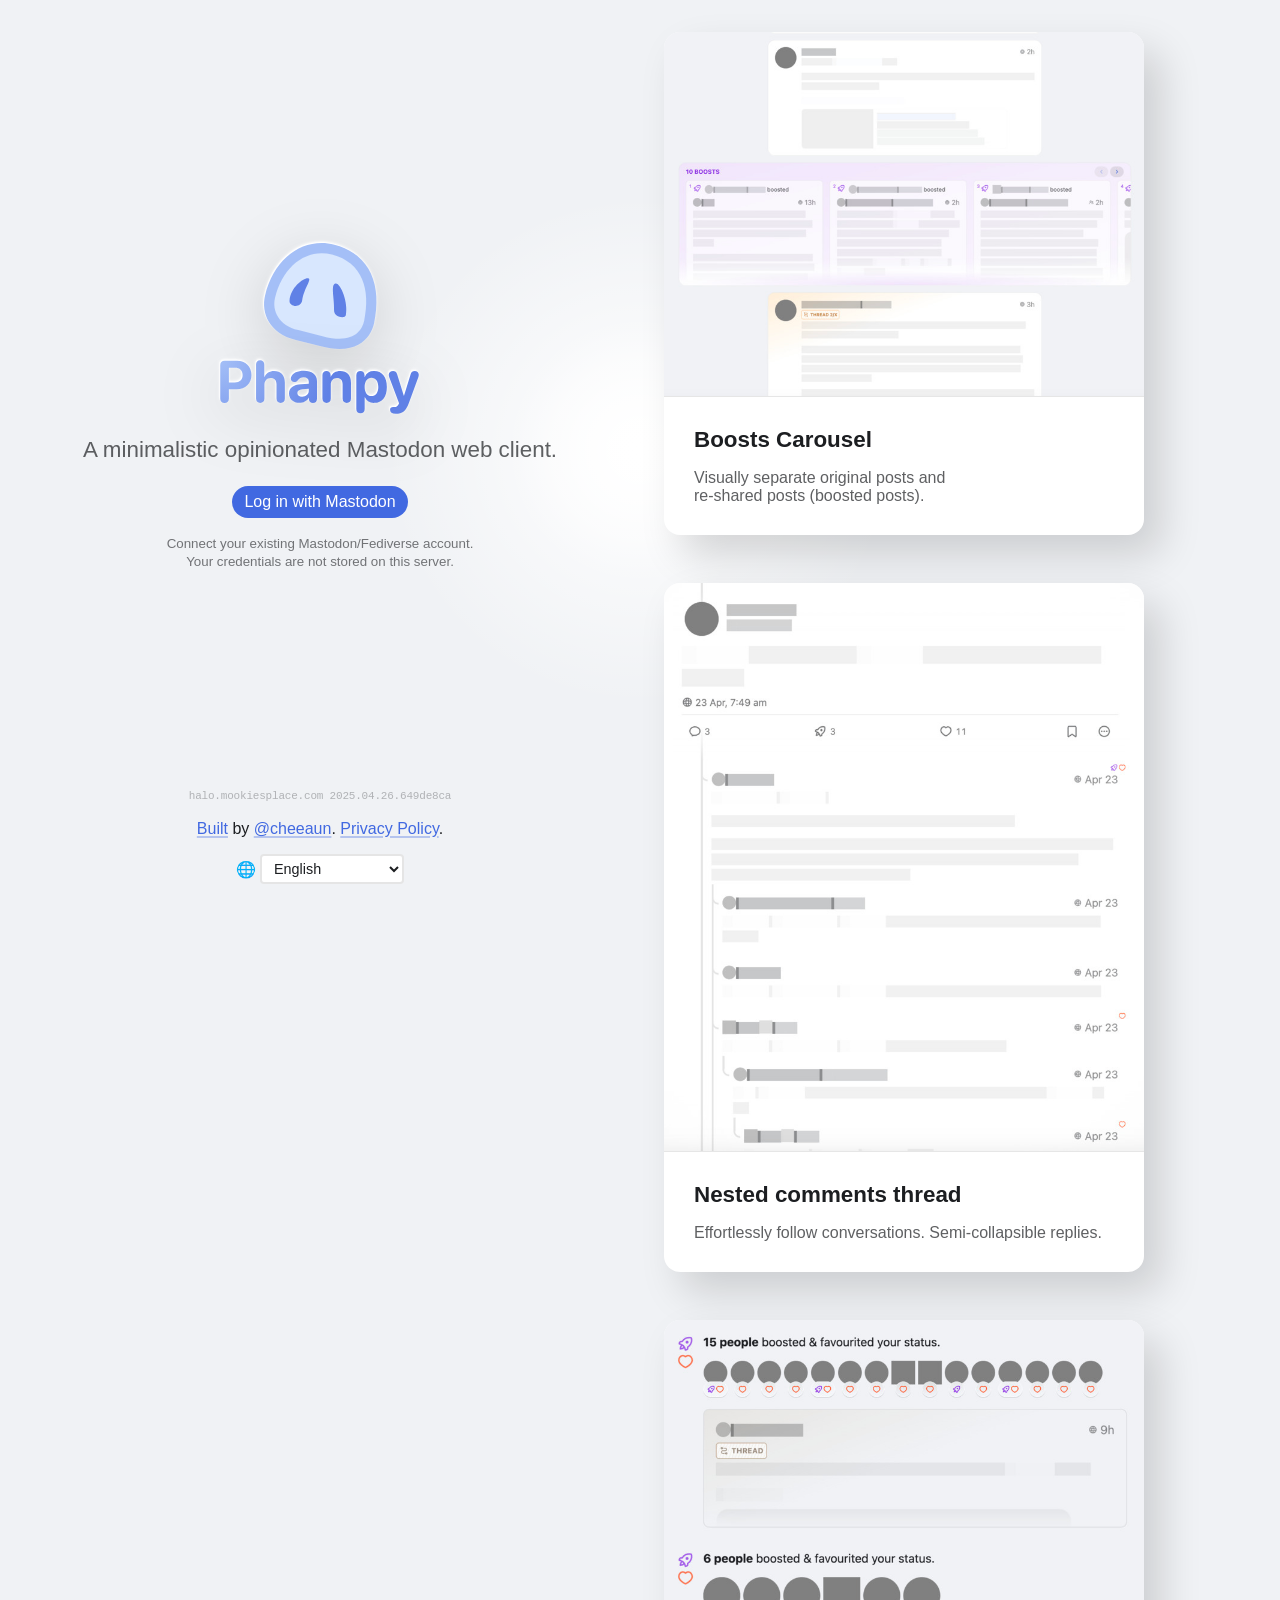
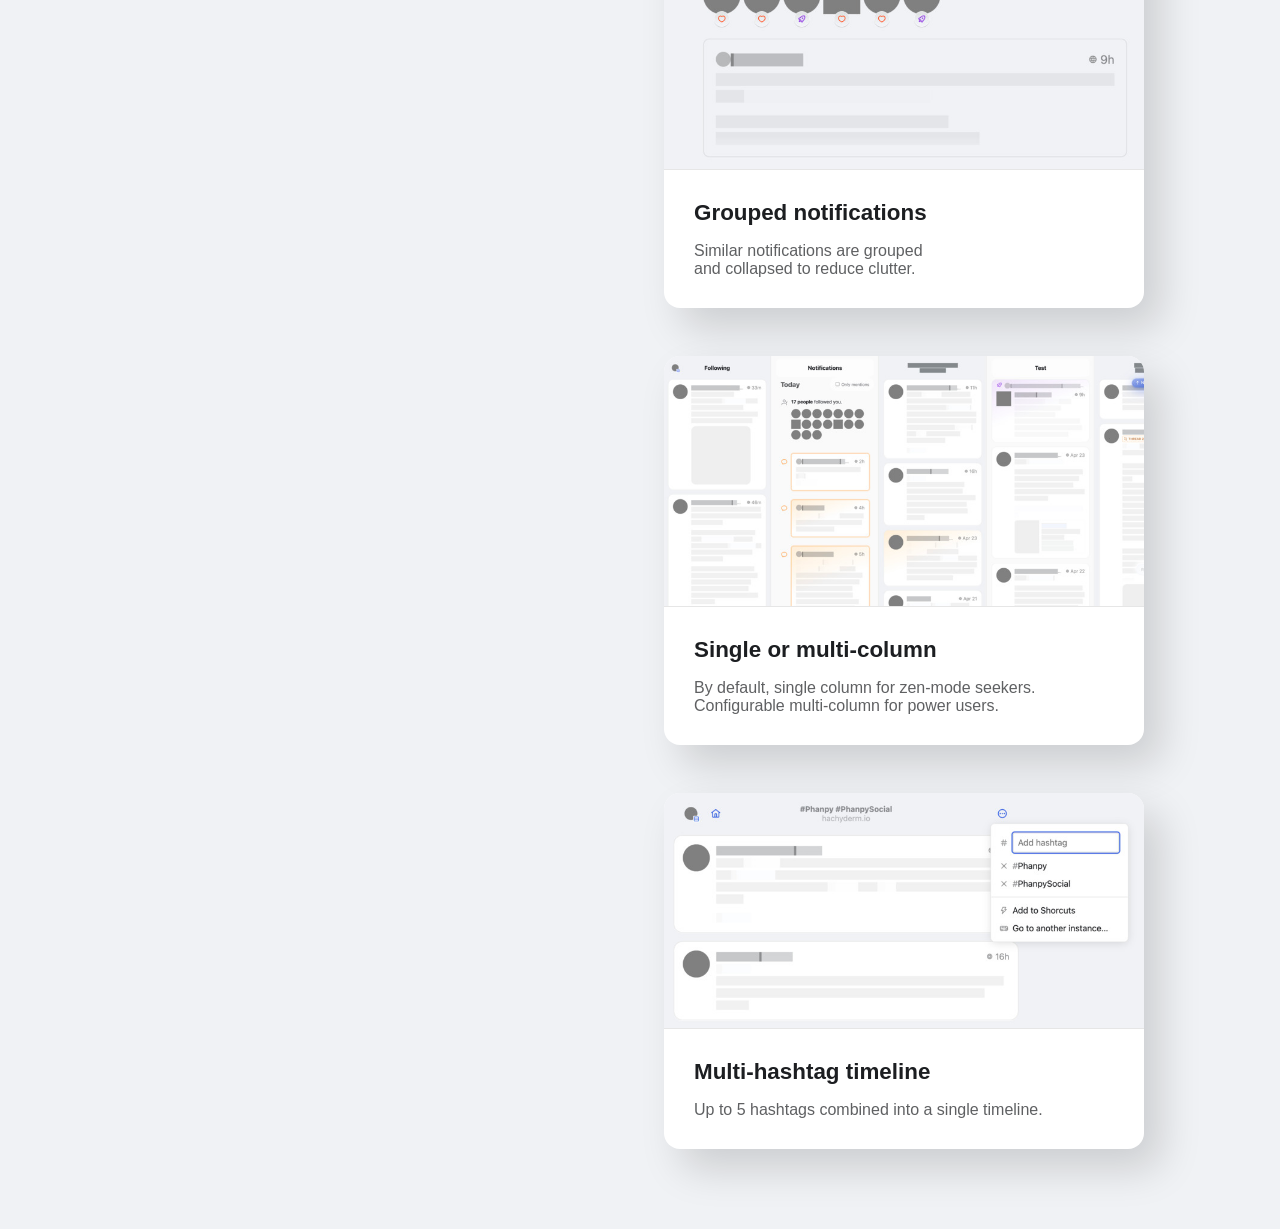
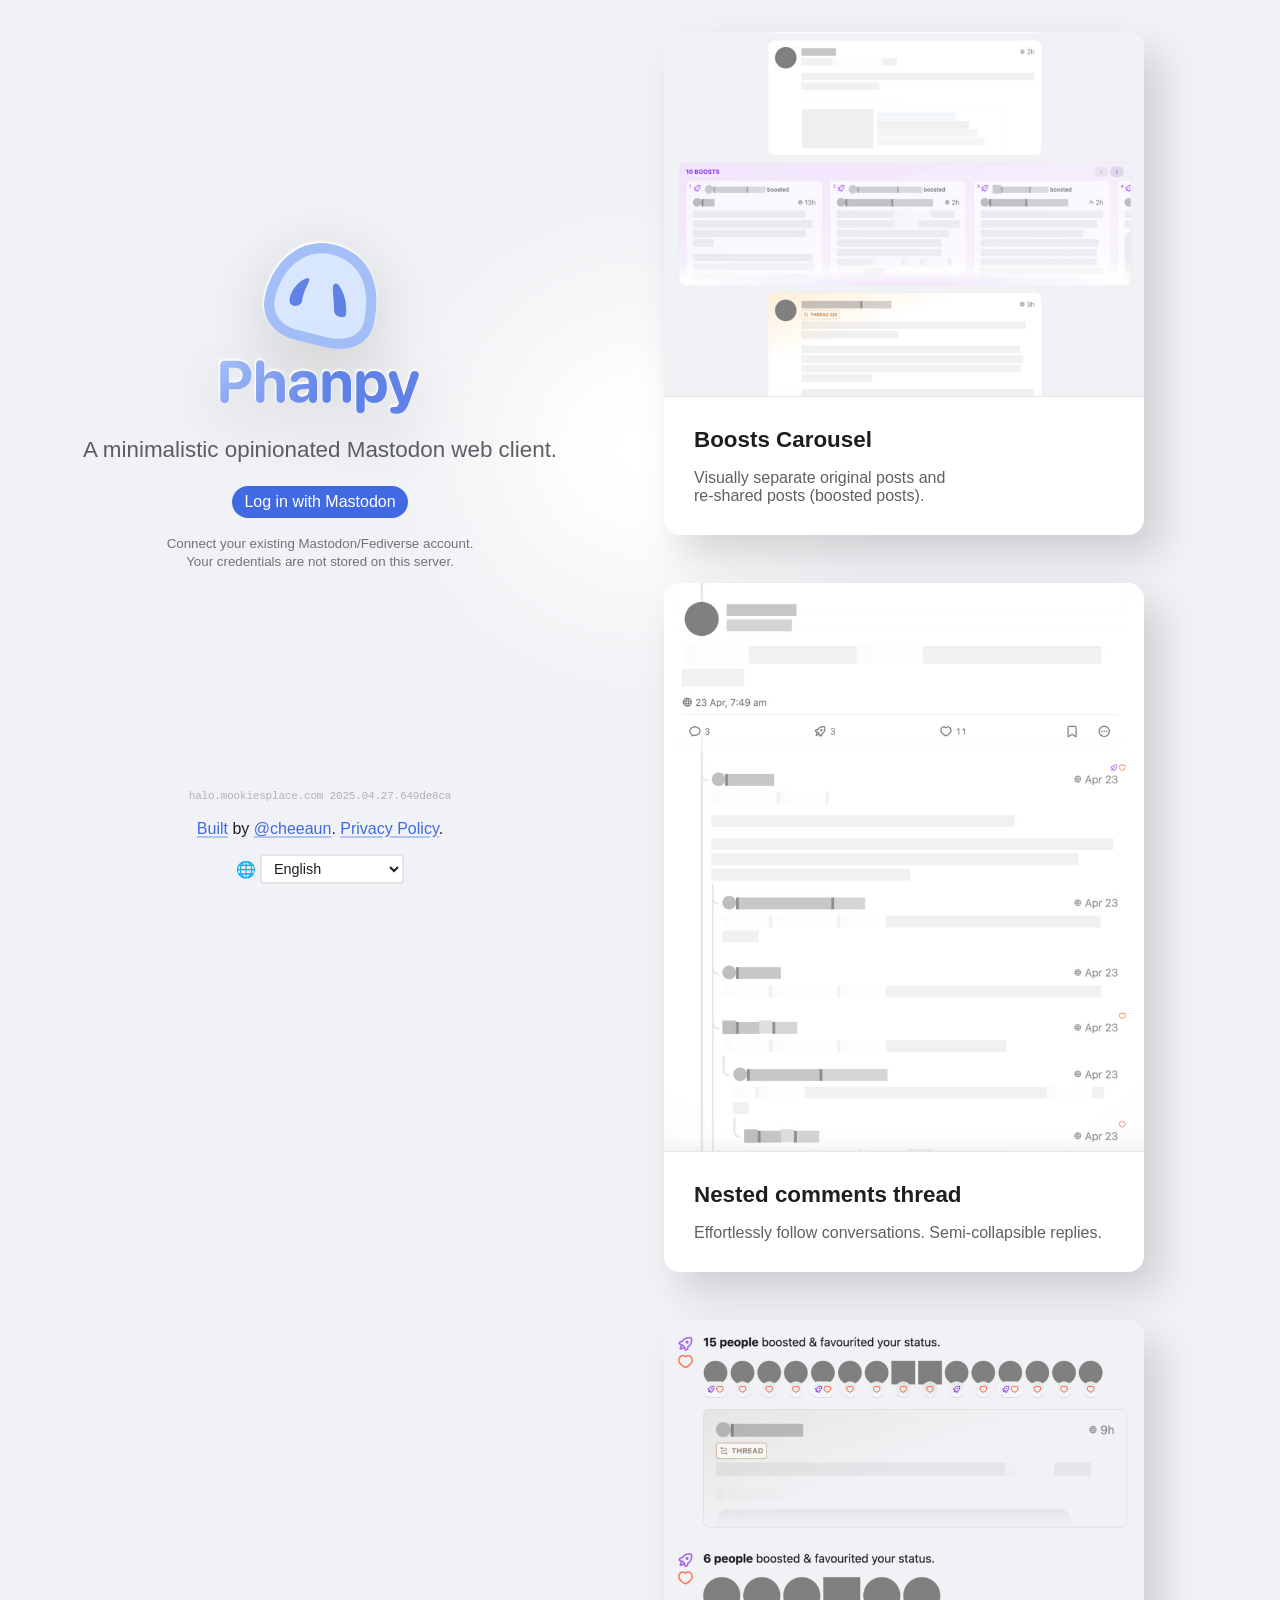
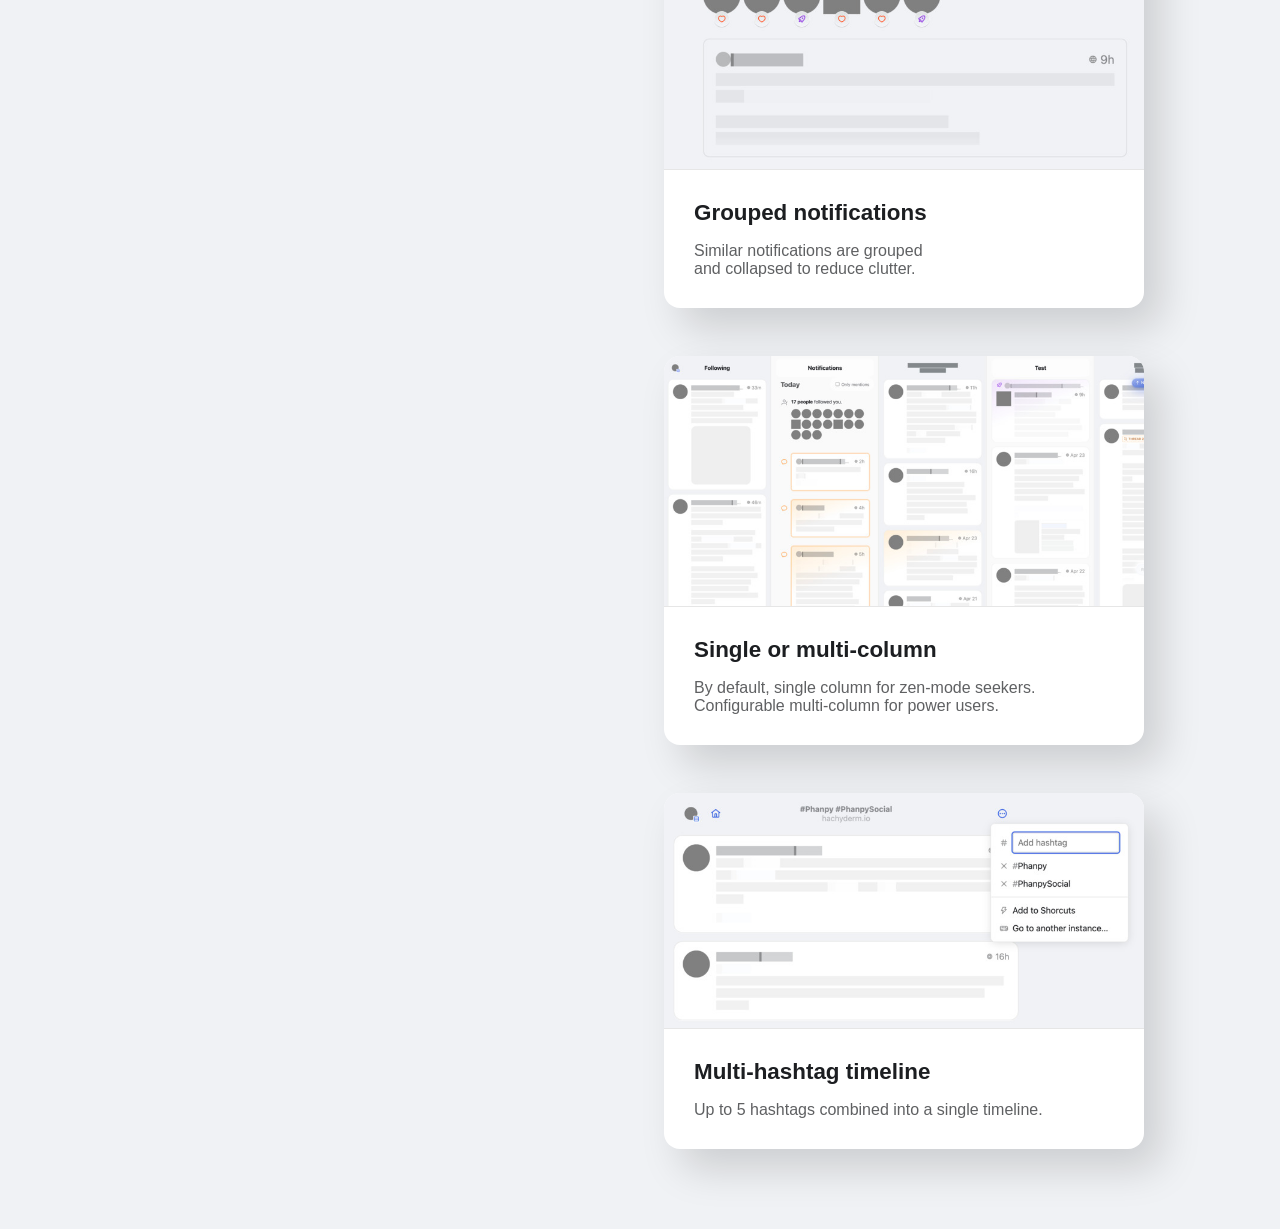
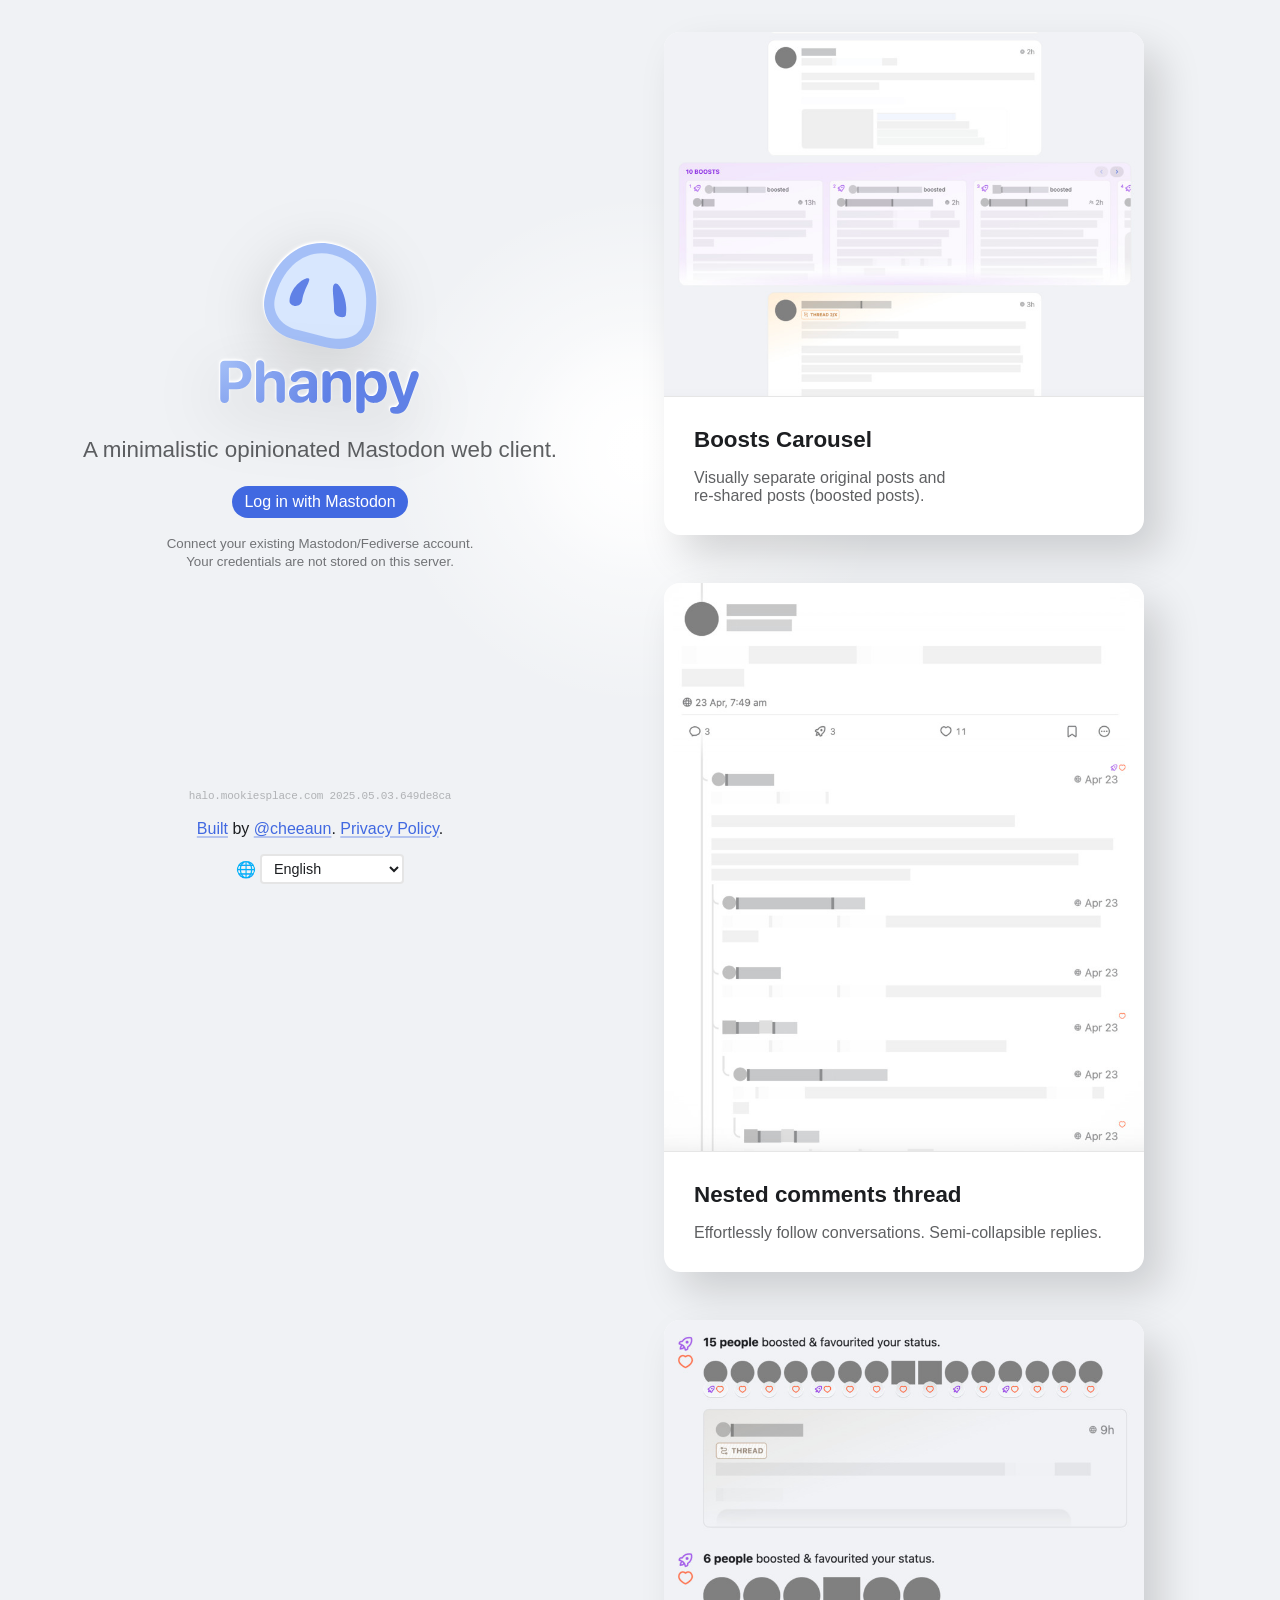
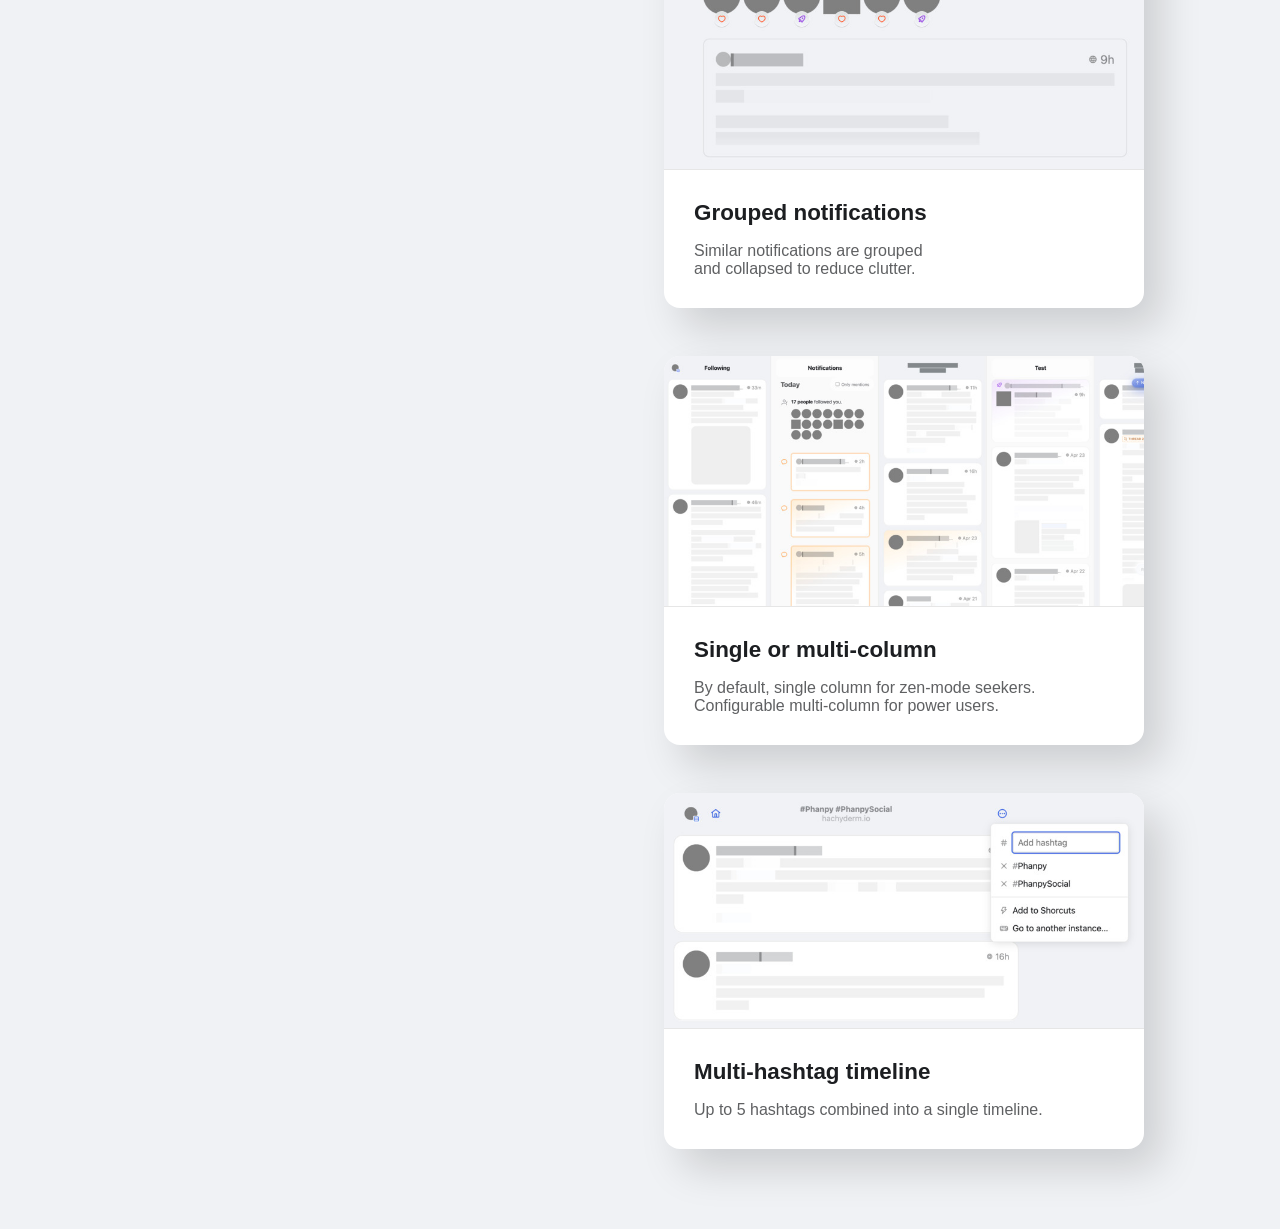
